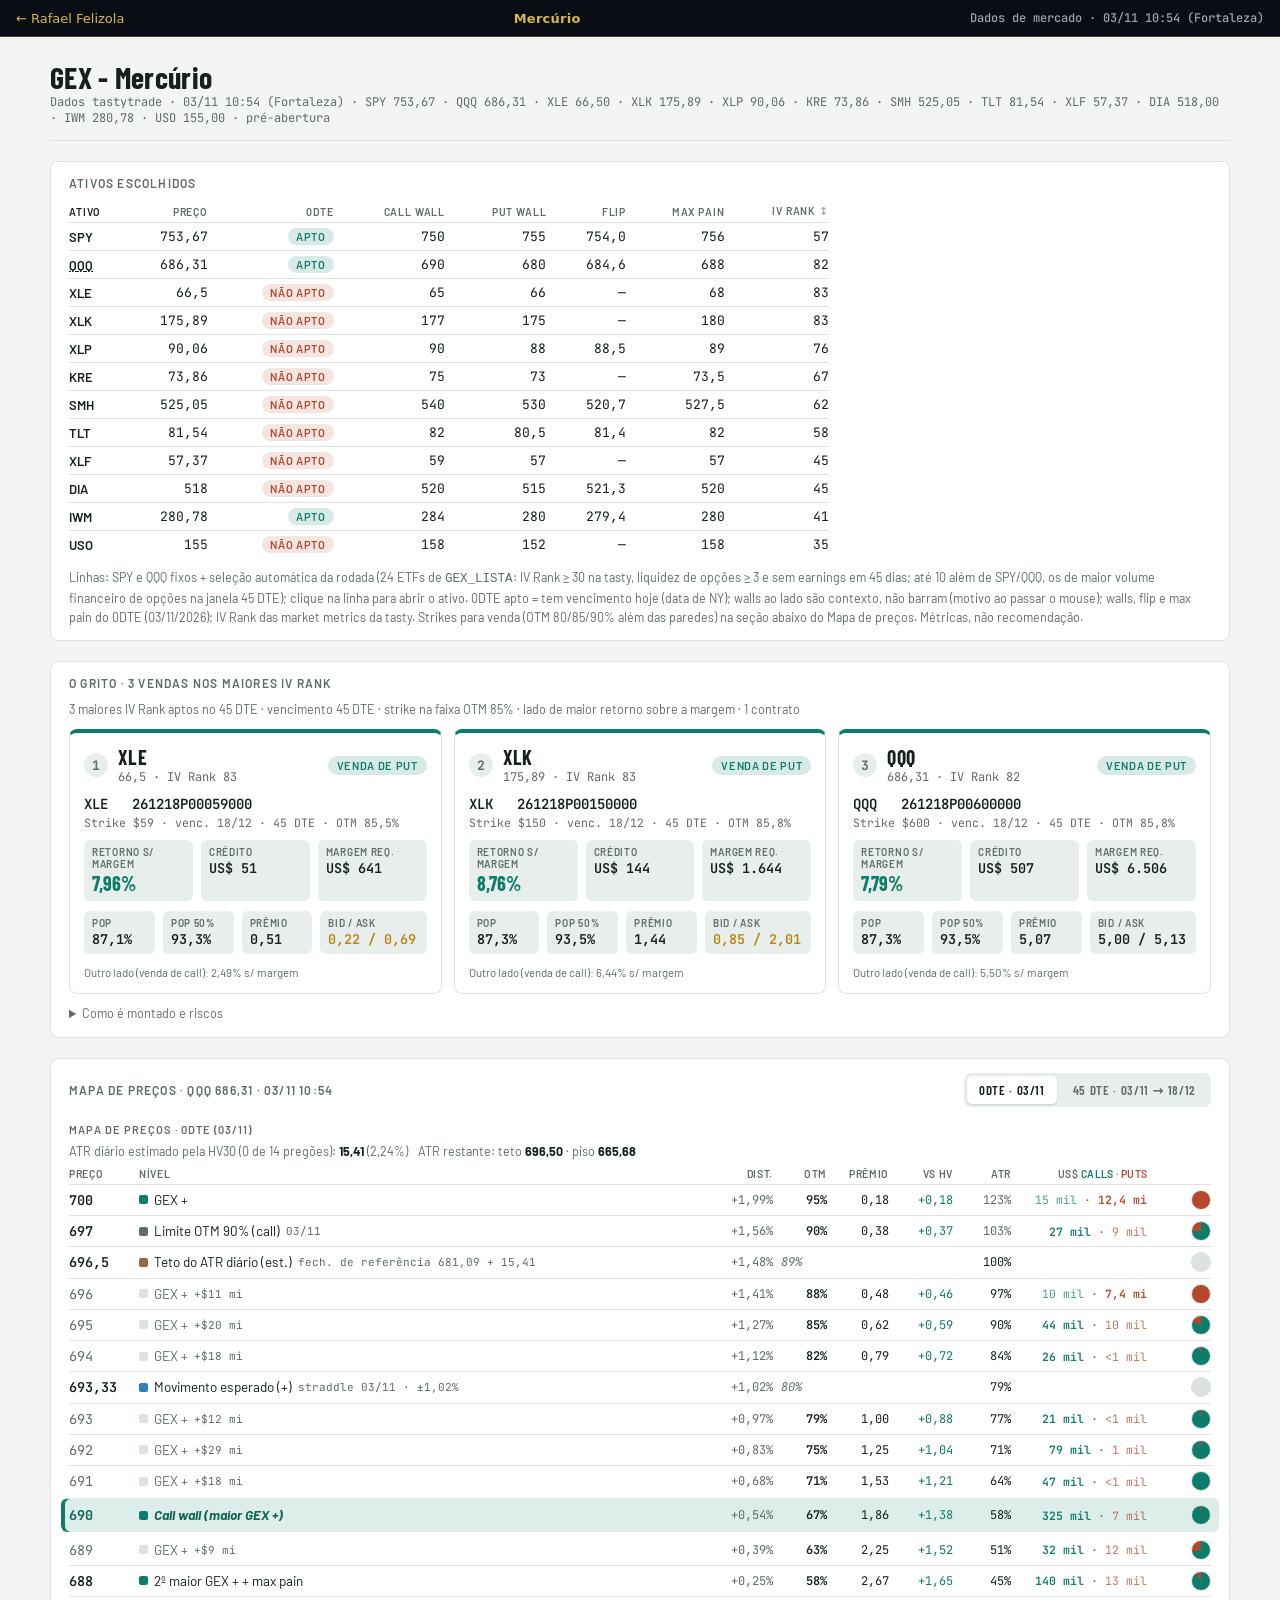
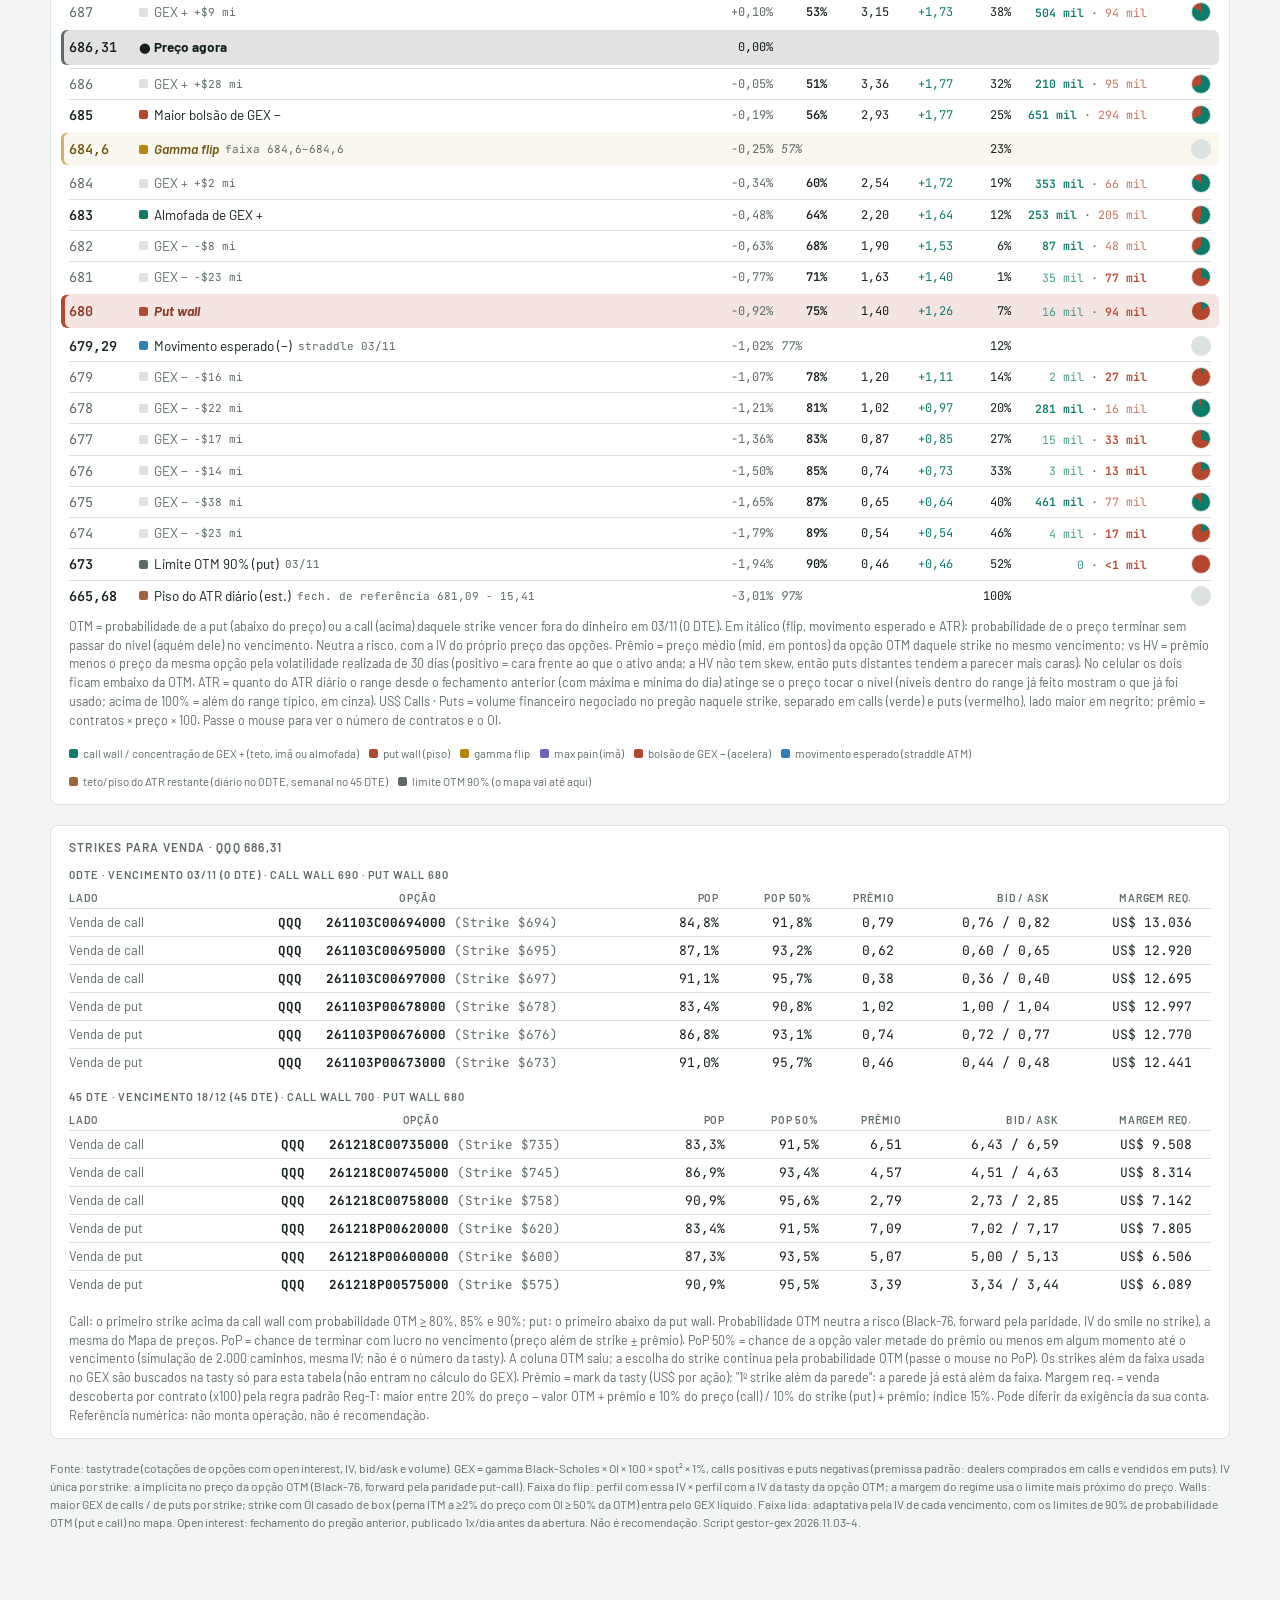
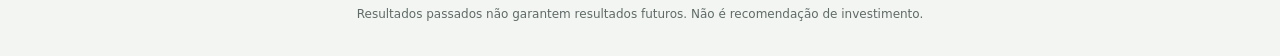
==== gex/index.html @ 37421ac7 "GEX: rodada 2026-11-03 10:54 · versão 2026.11.03-4 · 2026-11-03T13:54:16Z (publicar_gex.ps1)" ====
<!doctype html><html><head><meta charset=utf8><meta name=viewport content="width=device-width,initial-scale=1,viewport-fit=cover"><style>:root{color-scheme:light;box-sizing:border-box;padding-top:env(safe-area-inset-top,0px);padding-bottom:env(safe-area-inset-bottom,0px)}html{scroll-padding-top:env(safe-area-inset-top,0px)}body{margin:0;padding:0;font:14px -apple-system,BlinkMacSystemFont,sans-serif;background:#faf9f5;color:#141413}img{max-width:100%}[hidden]:not([hidden=until-found i]){display:none!important}

/* harmonia 2026-10-09 */
:root{--gap-b:16px;--pad-b:14px 18px;--ctl-h:36px}
.read{gap:var(--gap-b)}
.regime,.vol{padding:var(--pad-b)}
.vol{gap:12px}
.read h2,.vol h2{font:600 12px/1.3 var(--sans);letter-spacing:.1em;text-transform:uppercase;color:var(--muted);margin:0}
.sub{font:600 12px/1.3 var(--sans);letter-spacing:.1em;text-transform:uppercase;color:var(--muted);margin:0 0 8px}
.scenwrap,.mapwrap{margin:0}
.dt.ivt{width:auto;min-width:min(100%,460px)}
.dt.ivt th,.dt.ivt td{text-align:right;padding-left:14px}
.dt.ivt th:first-child,.dt.ivt td:first-child{text-align:left;padding-left:0;font-weight:600;color:var(--ink)}
header{align-items:center}
.tabs{align-items:center;align-self:center}
.tabs button{box-sizing:border-box;height:var(--ctl-h);padding-top:0;padding-bottom:0;display:inline-flex;align-items:center}

/* site: barra e aviso (site_pagina.py) */
.site-bar{display:flex;justify-content:space-between;align-items:center;gap:12px;flex-wrap:wrap;padding:10px 16px;background:#0a0e14;color:#e8ecf1;font:500 13px "DM Sans",system-ui,sans-serif;border-bottom:1px solid rgba(201,162,39,.35)}
.site-bar a{color:#d4b84a;text-decoration:none}.site-bar a:hover{color:#e8c547}
.site-bar b{color:#d4b84a;font-weight:600;letter-spacing:.02em}
.site-bar .mstamp{color:#9aa4b2;font-family:"JetBrains Mono",ui-monospace,monospace;font-size:12px}
.site-disc{margin:28px auto 36px;padding:0 16px;max-width:760px;text-align:center;font:400 12px "DM Sans",system-ui,sans-serif;color:var(--muted)}
</style></head><body>
<div class="site-bar"><a href="../">← Rafael Felizola</a><b>Mercúrio</b><span class="mstamp" id="mc-stamp"></span></div>
<title>Mercúrio · GEX</title>
<link rel="preconnect" href="https://fonts.googleapis.com">
<link rel="stylesheet" href="https://fonts.googleapis.com/css2?family=Barlow:wght@400;500;600;700&family=Barlow+Condensed:wght@600;700&family=JetBrains+Mono:wght@400;600&display=swap">
<style>
:root{
  --bg:#F3F5F3; --panel:#FFFFFF; --ink:#15201C; --muted:#5E6B66; --line:#DCE2DF;
  --pos:#0E7C6B; --neg:#B5472D; --flip:#B8860B; --spot:#15201C; --chip:#E8EEEB;
  --sans:"Barlow",system-ui,-apple-system,"Segoe UI",sans-serif;
  --cond:"Barlow Condensed","Arial Narrow",system-ui,sans-serif;
  --mono:"JetBrains Mono",ui-monospace,Menlo,Consolas,monospace;
}
@media (prefers-color-scheme:dark){
  :root:not([data-theme="light"]){color-scheme:dark;
    --bg:#0E1412; --panel:#151D1A; --ink:#E4ECE8; --muted:#90A09A; --line:#26312D;
    --pos:#35B59E; --neg:#E0765A; --flip:#E0B040; --spot:#E4ECE8; --chip:#1D2824;}
}
:root[data-theme="dark"]{color-scheme:dark;
  --bg:#0E1412; --panel:#151D1A; --ink:#E4ECE8; --muted:#90A09A; --line:#26312D;
  --pos:#35B59E; --neg:#E0765A; --flip:#E0B040; --spot:#E4ECE8; --chip:#1D2824;}
body{background:var(--bg);color:var(--ink);font:15px/1.5 var(--sans)}
.wrap{max-width:1180px;margin:0 auto;padding:24px 16px 48px;display:flex;flex-direction:column;gap:20px}
header{display:flex;flex-wrap:wrap;justify-content:space-between;align-items:flex-end;gap:12px;border-bottom:1px solid var(--line);padding-bottom:14px}
h1{font:700 30px/1.1 var(--cond);letter-spacing:.01em;margin:0;text-wrap:balance}
.stamp{font:12px var(--mono);color:var(--muted)}
.tabs{display:flex;flex-wrap:wrap;gap:6px}   /* 2026.10.25-1: abas quebram linha no celular */
.tabs button{font:600 14px var(--cond);letter-spacing:.06em;padding:8px 18px;border:1px solid var(--line);background:var(--panel);color:var(--ink);border-radius:6px;cursor:pointer}
.tabs button[aria-selected="true"]{background:var(--ink);color:var(--bg);border-color:var(--ink)}
.tabs button.sob{border-style:dashed;color:var(--muted)}
.tabs button:focus-visible{outline:2px solid var(--pos);outline-offset:2px}
.read{background:var(--panel);border:1px solid var(--line);border-radius:8px;padding:14px 18px}
.read h2{font:600 12px var(--sans);letter-spacing:.1em;text-transform:uppercase;color:var(--muted);margin:0 0 6px}
.read{display:flex;flex-direction:column;gap:16px}
.read h2{margin:0}
.regime{display:grid;grid-template-columns:auto 1fr;gap:6px 18px;align-items:center;padding:14px 16px;border-radius:8px;background:color-mix(in srgb,var(--c) 12%,var(--panel));border:1px solid color-mix(in srgb,var(--c) 45%,transparent)}
.regime.pos{--c:var(--pos)} .regime.neg{--c:var(--neg)} .regime.warn{--c:var(--flip)}
.regime .rl{font:600 11px var(--sans);letter-spacing:.1em;text-transform:uppercase;color:var(--muted);grid-column:1/-1}
.regime .rv{font:700 28px/1.05 var(--cond);color:var(--c);letter-spacing:.02em}
.regime .rt{font-size:13.5px;display:grid;gap:2px}
@media (max-width:600px){.regime{grid-template-columns:1fr}}
.rhead{display:flex;flex-wrap:wrap;justify-content:space-between;align-items:center;gap:10px}
.subtabs{display:flex;gap:4px;background:var(--chip);padding:3px;border-radius:7px}
.subtabs button{font:600 13px var(--cond);letter-spacing:.05em;padding:6px 12px;border:0;border-radius:5px;background:transparent;color:var(--muted);cursor:pointer}
.subtabs button[aria-selected="true"]{background:var(--panel);color:var(--ink);box-shadow:0 1px 2px rgba(0,0,0,.12)}
.subtabs button:focus-visible{outline:2px solid var(--pos);outline-offset:1px}
.tiles{display:grid;grid-template-columns:repeat(auto-fit,minmax(min(100%,230px),1fr));gap:10px}
.tile{border-radius:8px;padding:12px 14px;background:var(--chip);border-left:4px solid var(--c);display:flex;flex-direction:column;gap:2px}
.tile.pos{--c:var(--pos)} .tile.neg{--c:var(--neg)} .tile.warn{--c:var(--flip)} .tile.neu{--c:var(--muted)}
.vol{background:var(--panel);border:1px solid var(--line);border-radius:8px;padding:14px 18px;display:flex;flex-direction:column;gap:14px}
.vol h2{font:600 12px var(--sans);letter-spacing:.1em;text-transform:uppercase;color:var(--muted);margin:0}
.vol .note{font-size:12.5px;color:var(--muted);margin:0}
.vol .ts svg{width:100%;height:auto;display:block}
.tile .h{font:600 11px var(--sans);letter-spacing:.09em;text-transform:uppercase;color:var(--muted)}
.tile .v{font:700 22px/1.15 var(--cond);color:var(--c)}
.tile .s{font:600 13px var(--sans)}
.tile .d{font-size:13px;color:var(--muted)}
.two{display:grid;grid-template-columns:repeat(auto-fit,minmax(min(100%,340px),1fr));gap:16px;align-items:start}
@media (min-width:900px){.two{grid-template-columns:minmax(0,1.9fr) minmax(0,1fr)}}
.sub{font:600 11px var(--sans);letter-spacing:.09em;text-transform:uppercase;color:var(--muted);margin:0 0 6px}
.ladder{display:flex;flex-direction:column}
.lrow{display:grid;grid-template-columns:62px 1fr 64px 46px 54px 56px 50px 128px 56px;align-items:center;gap:8px;padding:5px 0;border-top:1px solid var(--line);font-size:13.5px}
.lrow .p{font:600 13.5px var(--mono);font-variant-numeric:tabular-nums}
.lrow .n{display:flex;align-items:center;gap:6px;min-width:0}
.lrow .n i{width:9px;height:9px;border-radius:2px;flex:none;background:var(--k)}
.lrow .n em{font-style:normal;font:11px var(--mono);color:var(--muted)}
.lrow .pc{font:12px var(--mono);text-align:right;color:var(--muted);font-variant-numeric:tabular-nums}
.lrow .bar{height:6px;border-radius:3px;background:var(--line);position:relative;overflow:hidden}
.score{border:1px solid var(--line);border-radius:8px;padding:14px 16px;background:var(--panel);margin:12px 0}
.score h3{margin:0 0 10px;font:700 18px var(--cond);letter-spacing:.02em}
.sgeral{display:flex;align-items:baseline;gap:12px;margin-bottom:10px}.sgeral b{font:700 34px/1 var(--cond)}.sgeral span{color:var(--muted);font-size:13px}
.sgeral.pos b{color:var(--pos)}.sgeral.mid b{color:var(--flip)}.sgeral.neg b{color:var(--neg)}.sgeral.none b{color:var(--muted)}
.srow{display:grid;grid-template-columns:minmax(150px,1.3fr) minmax(90px,1.6fr) 44px minmax(90px,.9fr);gap:10px;align-items:center;padding:5px 0;border-top:1px solid var(--line);font-size:13px}
.srow .sb{height:8px;border-radius:4px;background:var(--line);overflow:hidden}.srow .sb b{display:block;height:100%;background:var(--muted)}
.srow.pos .sb b{background:var(--pos)}.srow.mid .sb b{background:var(--flip)}.srow.neg .sb b{background:var(--neg)}
.srow .sp{font:700 14px var(--mono);text-align:right}.srow.pos .sp{color:var(--pos)}.srow.mid .sp{color:var(--flip)}.srow.neg .sp{color:var(--neg)}
.srow .sk{color:var(--muted);font-size:12px}
@media (max-width:560px){.srow{grid-template-columns:1fr 44px;row-gap:3px}.srow .sn{grid-column:1/3}.srow .sb{grid-column:1}.srow .sk{grid-column:1/3}}
.lrow .pie{width:18px;height:18px;border-radius:50%;justify-self:end;background:var(--line);border:1px solid var(--line)}
.lrow .pie.on{background:conic-gradient(var(--pos) 0 calc(var(--a)*1%),var(--neg) 0)}
@media (max-width:460px){.lrow .pie{display:none}}
.lrow .bar b{position:absolute;top:0;bottom:0;background:var(--k);opacity:.75}
/* destaque das barreiras: call wall (verde), put wall (terracota) e gamma flip (âmbar) */
.lrow.hl{--hc:var(--muted);background:color-mix(in srgb,var(--hc) 14%,var(--panel));border-radius:6px;padding:6px 8px;margin:2px -8px;border-top-color:transparent;box-shadow:inset 4px 0 0 var(--hc)}
.lrow.hl+.lrow{border-top-color:transparent}
.lrow.hl .p,.lrow.hl .n{color:color-mix(in srgb,var(--hc) 75%,var(--ink));font-weight:700}
.lrow.hl .n{font-style:italic}
.lrow.hl-c{--hc:var(--pos)} .lrow.hl-p{--hc:var(--neg)}
.lrow.hl-f{--hc:var(--flip);background:color-mix(in srgb,var(--hc) 7%,var(--panel));box-shadow:inset 3px 0 0 color-mix(in srgb,var(--hc) 60%,transparent)}
.lrow.hl-f .p,.lrow.hl-f .n{font-weight:600;color:color-mix(in srgb,var(--hc) 55%,var(--ink))}
.lrow.spot{background:color-mix(in srgb,var(--ink) 13%,var(--panel));color:var(--ink);border-radius:6px;padding:7px 8px;margin:3px -8px;border:0;box-shadow:inset 3px 0 0 var(--muted)}
.lrow.spot .pc,.lrow.spot .n em{color:var(--ink)}
.k-res{--k:var(--pos)} .k-sup{--k:var(--neg)} .k-flip{--k:var(--flip)} .k-mag{--k:#6A63B8} .k-vanna{--k:#2F7FB8} .k-risk{--k:var(--neg)} .k-em{--k:#2F7FB8} .k-atr{--k:#A0643C} .k-otm{--k:var(--muted)} .k-grid{--k:var(--line)} .lrow.k-grid .n{color:var(--muted)} .lrow.k-grid .p{font-weight:400;color:var(--muted)}
.scen{display:flex;flex-direction:column;gap:10px}
.scen2{display:grid;grid-template-columns:repeat(auto-fit,minmax(min(100%,300px),1fr));gap:10px}
.sc{border:1px solid var(--line);border-radius:8px;padding:10px 12px;display:grid;gap:3px}
.sc .if{font:700 15px var(--cond);letter-spacing:.02em;color:var(--c)}
.sc.pos{--c:var(--pos)} .sc.neg{--c:var(--neg)}
.sc .th{font-size:13.5px}
.keyl{display:flex;flex-wrap:wrap;gap:10px;font-size:11.5px;color:var(--muted)}
.keyl span{display:inline-flex;align-items:center;gap:5px}
.keyl i{width:9px;height:9px;border-radius:2px;background:var(--k)}
@media (max-width:460px){.lrow{grid-template-columns:46px minmax(0,1fr) 32px 36px 56px;gap:6px;font-size:12.5px}.lrow .p{font-size:12px}.lrow .bar,.lrow .pc,.lrow .prm,.lrow .sbh{display:none}.lrow .prm-m{display:block;font:400 10.5px var(--mono);color:var(--muted)}.lrow .n{flex-wrap:wrap;row-gap:0}.lrow .n em{flex-basis:100%;padding-left:15px}.lrow .pop,.lrow .atu{font-size:11px}}
.lrow .pop{font:600 12px var(--mono);text-align:right;font-variant-numeric:tabular-nums}
.lrow .vf{font:11.5px var(--mono);text-align:right;color:var(--ink);font-variant-numeric:tabular-nums;white-space:nowrap}
.lrow.spot .vf{color:var(--ink)}
.lrow .vf .vcv,.lhead .hc{color:var(--pos)} .lrow .vf .vpv,.lhead .hp{color:var(--neg)} .lrow .vf .vsep{color:var(--muted)}
.lrow .vf .dom{font-weight:600} .lrow .vf .vcv:not(.dom),.lrow .vf .vpv:not(.dom){opacity:.75}
.lhead .hc,.lhead .hp{letter-spacing:.02em}
@media (max-width:460px){.lrow .vf{white-space:normal;line-height:1.2}.lrow .vf .vsep{display:none}.lrow .vf .vcv,.lrow .vf .vpv{display:block}.lhead .h-vf{font-size:9.5px}}
.lrow .vf .fx{color:var(--flip);font-style:normal;margin-right:4px;cursor:help}
.qa{font-size:12.5px;color:var(--muted);margin:8px 0 0;line-height:1.5}
.qa b{color:var(--ink);font-weight:600}
.atrl{font-size:12.5px;color:var(--muted);margin:0 0 6px;line-height:1.5;display:flex;flex-wrap:wrap;align-items:center;gap:4px 10px}
.atrl b{color:var(--ink)} .atrl .hot{color:var(--neg)}
.atrl .ab{display:inline-block;width:90px;height:6px;background:var(--chip);border-radius:3px;overflow:hidden;vertical-align:middle}
.atrl .ab i{display:block;height:100%;background:#A0643C}
.atrl .ab.hot i{background:var(--neg)}
.sg{font-size:12.5px;color:var(--muted);margin:-4px 0 0;line-height:1.5;padding-left:10px;border-left:3px solid var(--line)}
.sg b{color:var(--ink)} .sg.pos{border-left-color:var(--pos)} .sg.warn{border-left-color:var(--flip)} .sg.neg{border-left-color:var(--neg)}
.sg .sgl{font-weight:700;letter-spacing:.04em}
.sg.pos .sgl{color:var(--pos)} .sg.warn .sgl{color:var(--flip)} .sg.neg .sgl{color:var(--neg)}
.qa .ok{color:var(--pos);font-weight:600;cursor:help}
.qa .warn{color:var(--neg);font-weight:600}
.lrow .ve{font:11.5px var(--mono);color:var(--muted);white-space:nowrap;font-variant-numeric:tabular-nums}
.lrow .ve b{font-weight:600;color:var(--ink)}
.lrow .ve .dte{color:var(--ink)}
.lrow.spot .ve,.lrow.spot .ve b{color:var(--ink)}
.w45 .lrow,.w45 .lhead{grid-template-columns:56px minmax(0,1fr) 138px 54px 40px 50px 54px 44px 120px 26px}
.w45 .lrow .n{display:grid;grid-template-columns:9px minmax(0,1fr);column-gap:6px;align-items:center}.w45 .lrow .n em{grid-column:2}
@media (max-width:460px){.w45 .lrow,.w45 .lhead{grid-template-columns:42px minmax(0,1fr) 46px 30px 34px 56px}.w45 .lrow .vf{font-size:10.5px}.w45 .lrow .vf .fx{margin-right:2px}.w45 .lrow .ve{white-space:normal;line-height:1.15}.w45 .vp{display:block;font-size:10.5px}.w45 .vd{display:none}.w45 .vs{display:none}.w45 .pcv,.w45 .dte{display:block}.w45 .lrow .n em{display:none}}
.lrow .pop.lv{font-weight:400;font-style:italic;color:var(--muted)}
.lrow.spot .pop{color:var(--ink)}
.lhead{display:grid;grid-template-columns:62px 1fr 64px 46px 54px 56px 50px 128px 56px;gap:8px;font:600 10.5px var(--sans);letter-spacing:.06em;text-transform:uppercase;color:var(--muted);padding:0 0 4px}
.lhead .h-pc,.lhead .h-pop,.lhead .h-prm,.lhead .h-sbh,.lhead .h-atu,.lhead .h-vf{text-align:right}.lhead .h-ve{text-align:left}
.lrow .prm{font:12px var(--mono);text-align:right;font-variant-numeric:tabular-nums;cursor:help}.lrow .prm-m{display:none}.lrow.spot .prm{color:var(--ink)}
.lrow .sbh{font:12px var(--mono);text-align:right;font-variant-numeric:tabular-nums;cursor:help}.lrow .sbh.up,.lrow .prm-m .up{color:var(--pos)}.lrow .sbh.dn,.lrow .prm-m .dn{color:var(--neg)}
@media (max-width:460px){.lrow .pop .prm-m{display:block;font:400 10.5px var(--mono);color:var(--muted)}}
.w45 .lrow.spot .n{display:flex}
.lrow .atu{font:12px var(--mono);text-align:right;font-variant-numeric:tabular-nums;cursor:help}.lrow .atu.hi{color:var(--muted)}.lrow.spot .atu{color:var(--ink)}
@media (max-width:460px){.lhead{grid-template-columns:46px minmax(0,1fr) 32px 36px 56px;gap:6px}.lhead .h-pc,.lhead .h-bar,.lhead .h-prm,.lhead .h-sbh{display:none}}
.grid{display:grid;grid-template-columns:repeat(auto-fit,minmax(min(100%,520px),1fr));gap:20px}
.card{background:var(--panel);border:1px solid var(--line);border-radius:8px;padding:16px;display:flex;flex-direction:column;gap:12px;min-width:0}
.card-h{display:flex;justify-content:space-between;align-items:baseline;flex-wrap:wrap;gap:8px}
.card-h h3{font:700 20px var(--cond);margin:0;letter-spacing:.02em}
.card-h .exp{font:12px var(--mono);color:var(--muted)}
.pill{font:600 11px var(--sans);letter-spacing:.08em;text-transform:uppercase;padding:3px 9px;border-radius:99px}
.pill.pos{background:color-mix(in srgb,var(--pos) 16%,transparent);color:var(--pos)}
.pill.neg{background:color-mix(in srgb,var(--neg) 16%,transparent);color:var(--neg)}
.lv{display:grid;grid-template-columns:repeat(4,1fr);gap:8px}
@media (max-width:520px){.lv{grid-template-columns:repeat(2,1fr)}}
.lv div{background:var(--chip);border-radius:6px;padding:8px 10px}
.lv span{display:block;font:600 10.5px var(--sans);letter-spacing:.09em;text-transform:uppercase;color:var(--muted)}
.lv b{font:600 17px var(--mono);font-variant-numeric:tabular-nums}
.lv small{font:11px var(--mono);color:var(--muted);margin-left:4px}
.chart{overflow-x:auto}
.chart svg{display:block;width:100%;min-width:480px;height:auto}
.legend{display:flex;flex-wrap:wrap;gap:14px;font:12px var(--sans);color:var(--muted)}
.legend i{display:inline-block;width:14px;height:3px;vertical-align:middle;margin-right:5px}
table.vn{width:100%;border-collapse:collapse;font:13px var(--mono);font-variant-numeric:tabular-nums}
table.vn td{padding:4px 0;border-top:1px solid var(--line)}
table.vn td:first-child{font-family:var(--sans);color:var(--muted)}
table.vn td:last-child{text-align:right}
.note{font-size:12.5px;color:var(--muted);margin:0}
.dt{width:100%;border-collapse:collapse;font:13px var(--mono);font-variant-numeric:tabular-nums}
.dt caption{text-align:left;font:700 15px var(--cond);letter-spacing:.02em;padding-bottom:4px}
.dt th{font:600 10.5px var(--sans);letter-spacing:.08em;text-transform:uppercase;color:var(--muted);text-align:right;padding:4px 0}
.dt th:first-child,.dt td:first-child{text-align:left;font-family:var(--sans);color:var(--muted)}
.dt td{padding:5px 0;border-top:1px solid var(--line);text-align:right}
.dt .up{color:var(--pos)} .dt .dn{color:var(--neg)} .dt .eq{color:var(--muted)}
.htab{overflow-x:auto}
.ivgrid{display:grid;grid-template-columns:1fr 1fr;gap:14px;align-items:start}
.ivgrid .htab table{min-width:0;width:100%}
@media (max-width:699px){.ivgrid{grid-template-columns:1fr}}
.htab table{min-width:560px}
.kpis{display:grid;grid-template-columns:repeat(auto-fit,minmax(min(100%,200px),1fr));gap:10px}
.kpi{background:var(--chip);border-radius:8px;padding:10px 12px;display:flex;flex-direction:column;gap:2px}
.kpi .h{font:600 10.5px var(--sans);letter-spacing:.09em;text-transform:uppercase;color:var(--muted)}
.kpi .v{font:700 26px/1.1 var(--cond);font-variant-numeric:tabular-nums}
.kpi .d{font-size:12.5px;color:var(--muted)}
.ok{color:var(--pos)} .ko{color:var(--neg)}
.agr{border:1px solid var(--line);border-radius:8px;padding:12px 14px;display:flex;flex-direction:column;gap:8px}
.agr h3{font:600 11px var(--sans);letter-spacing:.09em;text-transform:uppercase;color:var(--muted);margin:0}
.agr .vd{font:700 20px/1.2 var(--cond)}
.agr .vd.pos{color:var(--pos)} .agr .vd.neg{color:var(--neg)} .agr .vd.wait{color:var(--muted)}
.agr .dt td.best{font-weight:700}
.agr .dt .nd{padding-left:12px}
.agr .dt .rg{font-family:var(--sans);font-size:12px;color:var(--muted);text-align:left;padding-left:14px}
@media (max-width:460px){.agr .dt .rg{display:none}.agr .htab table{min-width:0}}
.agr .prog{height:6px;background:var(--chip);border-radius:3px;overflow:hidden;max-width:320px}
.agr .prog b{display:block;height:100%;background:var(--flip)}
footer{font-size:12px;color:var(--muted)}
.esc{background:var(--panel);border:1px solid var(--line);border-radius:8px;padding:14px 18px;display:flex;flex-direction:column;gap:10px}
.esc .dt.ivt{min-width:min(100%,760px)}
.esc h2{font:600 12px var(--sans);letter-spacing:.1em;text-transform:uppercase;color:var(--muted);margin:0}
.esc tbody tr{cursor:pointer}.esc tbody tr:hover td{background:var(--chip)}.esc tbody tr.cur td:first-child{text-decoration:underline}
.trd .htab table{min-width:0}
.trd td,.trd th{vertical-align:top;padding-left:10px}.trd td:first-child,.trd th:first-child{padding-left:0}
.trd td small{display:block;font:11px var(--mono);color:var(--muted)}
.esc .ap{display:inline-block;font:600 11px var(--sans);letter-spacing:.06em;text-transform:uppercase;padding:2px 8px;border-radius:99px;white-space:nowrap}
.esc .ap.sim{background:color-mix(in srgb,var(--pos) 16%,transparent);color:var(--pos)}.esc .ap.nao{background:color-mix(in srgb,var(--neg) 14%,transparent);color:var(--neg)}
.trd td.mt,.trd th.mt{text-align:left;font:12.5px var(--sans);color:var(--muted)}.trd td.mt b{color:var(--ink);font-weight:600}.trd td.mt .av{color:var(--flip)}
.esc td.rg{text-align:left;padding-left:14px;font-weight:600}.esc td.rg.pos{color:var(--pos)}.esc td.rg.neg{color:var(--neg)}.esc td.rg.warn{color:var(--flip)}
.atualizar{font:600 14px var(--cond);letter-spacing:.06em;height:var(--ctl-h);padding:0 18px;border:1px solid var(--ink);background:var(--ink);color:var(--bg);border-radius:6px;cursor:pointer;text-decoration:none;display:inline-flex;align-items:center;gap:8px}   /* 2026.10.27-2: botão Atualizar (só no PC) */
.atualizar:focus-visible{outline:2px solid var(--pos);outline-offset:2px}
.atu-box{display:flex;flex-direction:column;align-items:flex-end;gap:4px}
.atu-msg{font:12px var(--mono);color:var(--muted)}
.gcrit{margin:0;font-size:12.5px;color:var(--muted)}   /* 2026.11.03-2 O Grito em cartões */
.gcards{display:grid;grid-template-columns:repeat(auto-fit,minmax(min(100%,300px),1fr));gap:12px}
.gc{--c:var(--muted);border:1px solid var(--line);border-top:4px solid var(--c);border-radius:8px;padding:12px 14px;display:flex;flex-direction:column;gap:10px;background:var(--panel);cursor:pointer}
.gc.pos{--c:var(--pos)}.gc.neg{--c:var(--neg)}.gc:hover{background:var(--chip)}.gc:focus-visible{outline:2px solid var(--pos);outline-offset:2px}
.gc header{display:flex;align-items:center;justify-content:flex-start;flex-wrap:nowrap;gap:10px;border:0;padding:0;margin:0}
.gc .gn{font:700 13px var(--mono);width:24px;height:24px;border-radius:50%;display:grid;place-items:center;background:var(--chip);color:var(--muted);flex:none}
.gc .ga{display:flex;flex-direction:column;line-height:1.2;flex:1;min-width:0}.gc .ga b{font:700 20px var(--cond);letter-spacing:.02em}.gc .ga small{font:12px var(--mono);color:var(--muted)}
.gc .gl{font:600 11px var(--sans);letter-spacing:.06em;text-transform:uppercase;padding:3px 9px;border-radius:99px;background:color-mix(in srgb,var(--c) 16%,transparent);color:var(--c);white-space:nowrap}
.gc .go{display:flex;flex-direction:column;gap:2px}.gc .go b{font:600 14px var(--mono);white-space:pre}.gc .go small{font:11.5px var(--mono);color:var(--muted)}
.gc .gr,.gc .gm{display:grid;grid-template-columns:repeat(3,minmax(0,1fr));gap:8px}.gc .gm{grid-template-columns:repeat(3,minmax(0,1fr)) minmax(0,1.5fr)}
.gc .gk{display:flex;flex-direction:column;gap:1px;background:var(--chip);border-radius:6px;padding:6px 8px;min-width:0}
.gc .gk span{font:600 10px var(--sans);letter-spacing:.07em;text-transform:uppercase;color:var(--muted)}.gc .gk b{font:600 13.5px var(--mono);font-variant-numeric:tabular-nums;white-space:nowrap}
.gc .gk.big b{font:700 20px var(--cond);color:var(--c)}.gc .gk.warn b{color:var(--flip)}
.gc .gx{margin:0;font-size:11.5px;color:var(--muted)}
.gdet summary{cursor:pointer;font-size:12.5px;color:var(--muted)}.gdet p{margin:6px 0 0}
@media (max-width:420px){.gc .gm{grid-template-columns:repeat(2,minmax(0,1fr))}}
.dt th.ord{cursor:pointer;user-select:none;white-space:nowrap}.dt th.ord:hover{color:var(--ink)}.dt th.ord:focus-visible{outline:2px solid var(--pos);outline-offset:2px}   /* 2026.11.02-6 */
.dt th.ord .seta{font-size:11px;opacity:.55}.dt th.ord .seta.on{opacity:1;color:var(--ink)}
.dt td.occ{padding-left:12px;white-space:pre;font:600 12.5px var(--mono)}   /* 2026.11.02-1: símbolo OCC (espaços preservados) */
.dt.venda td.occ .stk{font-weight:400;color:var(--muted)}   /* 2026.11.02-2: strike em US$ ao lado do símbolo */
.dt.venda th,.dt.venda td{padding-left:12px}.dt.venda th:first-child,.dt.venda td:first-child{padding-left:0}.dt.venda th:nth-child(2),.dt.venda td.occ{text-align:center}   /* 2026.11.02-7: coluna Opção centralizada */   /* 2026.11.02-1: folga entre a opção e o OTM no celular */
</style>

<div class="wrap">
<header>
  <div>
    <h1>GEX - Mercúrio</h1>
    <div class="stamp" id="stamp"></div>
  </div>
  <!-- 2026.10.27-2 (decisão do Rafael 27/10 15:43, opção A): botão Atualizar → mercurio://atualizar (atualizar.ps1 no PC roda o rodada.ps1 manual e abre o painel novo). Só aparece com o painel aberto do disco (file:); no site e no artefato fica oculto. -->
  <div class="atu-box" id="atu-box" hidden>
    <a class="atualizar" id="atualizar" href="mercurio://atualizar" title="Roda uma rodada nova no PC (cerca de 3 min) e abre o painel atualizado">↻ Atualizar</a>
    <span class="atu-msg" id="atu-msg"></span>
  </div>
</header>
<!-- 2026.10.26-1 (decisão do Rafael 26/10 15:36): sem barra de abas; o ativo é escolhido na tabela "Ativos escolhidos" -->

<section class="esc" id="esc" aria-label="Ativos escolhidos" hidden></section>
<!-- 2026.11.03-1 (decisão do Rafael 02/11 23:16): seção "O Grito" — 3 vendas nos 3 maiores IV Rank aptos (D.meta.mapa.grito, mapa_trader.py) -->
<section class="esc grito" id="grito" aria-label="O Grito" hidden></section>
<!-- 2026.10.26-1 (decisão do Rafael 26/10 15:36): seção "Mapa para o trader" retirada do painel; gex\data\mapa-trader.json continua saindo para o bot -->
<section class="read" id="read"></section>
<section class="read" id="mapa" aria-label="Mapa de preços" hidden></section>
<section class="vol" id="vol" hidden></section>
<div class="grid" id="cards" hidden></div>

<footer>Fonte: tastytrade (cotações de opções com open interest, IV, bid/ask e volume). GEX = gamma Black-Scholes × OI × 100 × spot² × 1%, calls positivas e puts negativas (premissa padrão: dealers comprados em calls e vendidos em puts). IV única por strike: a implícita no preço da opção OTM (Black-76, forward pela paridade put-call). Faixa do flip: perfil com essa IV × perfil com a IV da tasty da opção OTM; a margem do regime usa o limite mais próximo do preço. Walls: maior GEX de calls / de puts por strike; strike com OI casado de box (perna ITM a ≥2% do preço com OI ≥ 50% da OTM) entra pelo GEX líquido. Faixa lida: adaptativa pela IV de cada vencimento, com os limites de 90% de probabilidade OTM (put e call) no mapa. Open interest: fechamento do pregão anterior, publicado 1x/dia antes da abertura. Não é recomendação.<span id="ver"></span></footer>
</div>

<script>
const D={"SPY": {"spot": 753.67, "regime": {"tone": "neg", "label": "GAMMA NEGATIVO", "why": "0DTE (03/11): GEX −$0,09 bi por 1%; preço 0,04% abaixo da faixa do flip (754,0–754,0).", "act": "Movimentos tendem a acelerar (dealers vendem na queda e compram na alta). Recuperar 754,0 devolve o gamma positivo. Piso: put wall 755."}, "lv0": [[762, "res", "GEX +", "", {"otm": 93, "k": "call", "pr": 0.19, "pb": 0.18, "pa": 0.2, "hv": 0.0, "sb": 0.19, "vf": 56884, "vc": 13585, "vp": 43299, "nc": 715, "np": 51, "oi": 10339, "atr": 114}], [761, "res", "3º maior GEX + · limite OTM 90%", "", {"otm": 90, "k": "call", "pr": 0.27, "pb": 0.25, "pa": 0.28, "hv": 0.0, "sb": 0.26, "vf": 32196, "vc": 10229, "vp": 21968, "nc": 386, "np": 29, "oi": 12459, "atr": 102}], [760.79, "atr", "Teto do ATR diário (est.)", "fech. de referência 752,10 + 8,69", {"otm": 90, "k": "nível", "atr": 100}], [760, "res", "2º maior GEX +", "", {"otm": 87, "k": "call", "pr": 0.38, "pb": 0.36, "pa": 0.4, "hv": 0.0, "sb": 0.38, "vf": 158000, "vc": 133266, "vp": 24734, "nc": 3507, "np": 37, "oi": 16675, "atr": 91}], [759, "grid", "GEX +", "+$72 mi", {"otm": 83, "k": "call", "pr": 0.54, "pb": 0.51, "pa": 0.56, "hv": 0.01, "sb": 0.52, "vf": 134149, "vc": 51734, "vp": 82414, "nc": 967, "np": 141, "oi": 12329, "atr": 79}], [758.4, "em", "Movimento esperado (+)", "straddle 03/11 · ±0,63%", {"otm": 80, "k": "nível", "atr": 72}], [758, "grid", "GEX +", "+$32 mi", {"otm": 78, "k": "call", "pr": 0.73, "pb": 0.71, "pa": 0.76, "hv": 0.04, "sb": 0.69, "vf": 201130, "vc": 124950, "vp": 76180, "nc": 1700, "np": 151, "oi": 8718, "atr": 68}], [757, "grid", "GEX +", "+$88 mi", {"otm": 72, "k": "call", "pr": 1.0, "pb": 0.96, "pa": 1.05, "hv": 0.1, "sb": 0.9, "vf": 178900, "vc": 163815, "vp": 15085, "nc": 1630, "np": 35, "oi": 8598, "atr": 56}], [756, "mag", "Max pain", "", {"otm": 66, "k": "call", "pr": 1.33, "pb": 1.28, "pa": 1.38, "hv": 0.23, "sb": 1.1, "vf": 103116, "vc": 91770, "vp": 11346, "nc": 690, "np": 31, "oi": 9748, "atr": 45}], [755, "sup", "Put wall", "", {"otm": 59, "k": "call", "pr": 1.75, "pb": 1.73, "pa": 1.78, "hv": 0.46, "sb": 1.29, "vf": 454272, "vc": 402948, "vp": 51324, "nc": 2296, "np": 168, "oi": 10495, "atr": 33}], [754, "grid", "GEX −", "−$41 mi", {"otm": 52, "k": "call", "pr": 2.19, "pb": 2.15, "pa": 2.23, "hv": 0.83, "sb": 1.36, "vf": 752332, "vc": 509832, "vp": 242500, "nc": 2328, "np": 970, "oi": 7688, "atr": 22}], [753.96, "flip", "Gamma flip", "faixa 754,0–754,0", {"otm": 52, "k": "nível", "atr": 21}], [753, "grid", "GEX −", "−$2 mi", {"otm": 54, "k": "put", "pr": 2.04, "pb": 2.0, "pa": 2.09, "hv": 0.67, "sb": 1.37, "vf": 891000, "vc": 574844, "vp": 316157, "nc": 2079, "np": 1546, "oi": 7762, "atr": 10}], [752, "grid", "GEX −", "−$18 mi", {"otm": 61, "k": "put", "pr": 1.65, "pb": 1.59, "pa": 1.7, "hv": 0.36, "sb": 1.29, "vf": 589276, "vc": 419348, "vp": 169928, "nc": 1265, "np": 1033, "oi": 6185, "atr": 1}], [751, "grid", "GEX −", "−$96 mi", {"otm": 67, "k": "put", "pr": 1.33, "pb": 1.29, "pa": 1.37, "hv": 0.17, "sb": 1.16, "vf": 316467, "vc": 122553, "vp": 193914, "nc": 306, "np": 1458, "oi": 5244, "atr": 13}], [750, "res", "Call wall (maior GEX +)", "", {"otm": 72, "k": "put", "pr": 1.04, "pb": 1.02, "pa": 1.06, "hv": 0.07, "sb": 0.97, "vf": 207100, "vc": 27492, "vp": 179608, "nc": 58, "np": 1727, "oi": 16750, "atr": 24}], [749, "grid", "GEX −", "−$79 mi", {"otm": 77, "k": "put", "pr": 0.82, "pb": 0.77, "pa": 0.87, "hv": 0.03, "sb": 0.79, "vf": 73596, "vc": 29808, "vp": 43788, "nc": 54, "np": 534, "oi": 3427, "atr": 36}], [748.94, "em", "Movimento esperado (−)", "straddle 03/11", {"otm": 77, "k": "nível", "atr": 36}], [748, "grid", "GEX −", "−$108 mi", {"otm": 81, "k": "put", "pr": 0.66, "pb": 0.63, "pa": 0.68, "hv": 0.01, "sb": 0.65, "vf": 57144, "vc": 20922, "vp": 36222, "nc": 33, "np": 553, "oi": 5390, "atr": 47}], [747, "grid", "GEX −", "−$54 mi", {"otm": 85, "k": "put", "pr": 0.52, "pb": 0.49, "pa": 0.54, "hv": 0.0, "sb": 0.51, "vf": 25750, "vc": 720, "vp": 25029, "nc": 1, "np": 486, "oi": 2982, "atr": 59}], [746, "grid", "GEX −", "−$75 mi", {"otm": 88, "k": "put", "pr": 0.4, "pb": 0.37, "pa": 0.42, "hv": 0.0, "sb": 0.39, "vf": 346562, "vc": 324008, "vp": 22554, "nc": 401, "np": 571, "oi": 4640, "atr": 70}], [745, "risk", "Maior bolsão de GEX − · limite OTM 90%", "", {"otm": 90, "k": "put", "pr": 0.3, "pb": 0.29, "pa": 0.31, "hv": 0.0, "sb": 0.3, "vf": 36062, "vc": 2702, "vp": 33360, "nc": 3, "np": 1112, "oi": 8458, "atr": 82}], [743.41, "atr", "Piso do ATR diário (est.)", "fech. de referência 752,10 − 8,69", {"otm": 93, "k": "nível", "atr": 100}]], "scen": [{"tone": "pos", "if": "Acima de 754,0", "then": "0DTE em gamma positivo: preço tende a oscilar entre 755 e 750; níveis acima: 760, 761, 762."}, {"tone": "neg", "if": "Abaixo de 754,0", "then": "0DTE vira gamma negativo: movimentos aceleram. Níveis abaixo: 745."}], "d0lab": "03/11", "ts0": "03/11 10:54", "otm0": {"exp": "03/11", "dte": 0, "put75": 745, "call75": 761}, "volf0": {"total": 14646331, "vol_oi": 0.16}, "sinal0": {"cls": "neg", "cen": [{"h": "Padrão", "total": -0.09, "flip": 753.96, "reg": "NEGATIVO", "muda": false}, {"h": "25% das puts vendidas por clientes", "total": 1.17, "flip": 748.97, "reg": "FRÁGIL", "muda": true}, {"h": "25% das calls compradas por clientes", "total": -1.31, "flip": 760.04, "reg": "NEGATIVO", "muda": false}], "vira_puts": 2, "vira_calls": null, "nivel": "DEPENDE DA HIPÓTESE", "robusto": false}, "atr0": {"atr": 8.69, "pct": 1.15, "fonte": "estimado", "n": 0, "pc": 752.1, "lo": 743.41, "hi": 760.79, "tr": null, "usado": null, "rest": {"excedido": false, "teto": 760.79, "piso": 743.41, "lo_ref": 752.1, "hi_ref": 752.1}}, "venda0": {"exp": "03/11", "dte": 0, "call_wall": 750, "put_wall": 755, "call": [{"faixa": 80, "strike": 759, "otm": 82.6, "pr": 0.54, "pb": 0.51, "pa": 0.56, "spread_pct": 9.3, "dist_pct": 0.71, "parede": false, "margem": 14594, "opcao": "SPY   261103C00759000", "pop": 84.9, "p50": 91.8}, {"faixa": 85, "strike": 760, "otm": 86.8, "pr": 0.38, "pb": 0.36, "pa": 0.4, "spread_pct": 10.5, "dist_pct": 0.84, "parede": false, "margem": 14478, "opcao": "SPY   261103C00760000", "pop": 88.2, "p50": 93.7}, {"faixa": 90, "strike": 761, "otm": 90.2, "pr": 0.27, "pb": 0.25, "pa": 0.28, "spread_pct": 11.3, "dist_pct": 0.97, "parede": false, "margem": 14367, "opcao": "SPY   261103C00761000", "pop": 91.0, "p50": 95.7}], "put": [{"faixa": 80, "strike": 748, "otm": 81.2, "pr": 0.66, "pb": 0.63, "pa": 0.68, "spread_pct": 7.6, "dist_pct": -0.75, "parede": false, "margem": 14572, "opcao": "SPY   261103P00748000", "pop": 83.8, "p50": 91.0}, {"faixa": 85, "strike": 746, "otm": 87.8, "pr": 0.4, "pb": 0.37, "pa": 0.42, "spread_pct": 12.7, "dist_pct": -1.02, "parede": false, "margem": 14346, "opcao": "SPY   261103P00746000", "pop": 88.9, "p50": 94.2}, {"faixa": 90, "strike": 745, "otm": 90.3, "pr": 0.3, "pb": 0.29, "pa": 0.31, "spread_pct": 6.7, "dist_pct": -1.15, "parede": false, "margem": 14236, "opcao": "SPY   261103P00745000", "pop": 91.1, "p50": 95.7}]}, "vol": {"ivx": 20.69, "ivx5": 3.99, "ivr": 57, "ivp": 65, "hv30": 11.47, "hv60": 10.77, "hv90": 10.63, "vrp": 9.22, "ivhv": 1.8, "p7": {"exp": "10/11", "dte": 7.3, "iv": 21.69}, "p30": {"exp": "04/12", "dte": 31.3, "iv": 20.8}, "p45": {"exp": "18/12", "dte": 45.3, "iv": 21.96}, "slope": -0.9, "forma": "Plana", "sk0": {"exp": "03/11", "put": 28.8, "call": 26.4, "atm": 27.4, "kp": 750, "kc": 758, "skew": 2.4, "dn": 1.4}, "sk30": {"exp": "04/12", "put": 19.8, "call": 14.0, "atm": 16.5, "kp": 730, "kc": 778, "skew": 5.8, "dn": 3.3}, "em": {"impl": 1.74, "real": 0.72, "x": 2.41}, "vix": {"v": 20.77, "prev": 21.15}, "upd": "2026-11-02T20:55:22.553Z"}, "qa": {"oi": "02/11", "avisos": ["942 contratos (31%) com OI zero"], "info": ["pré-abertura: spot 753,67 0,00% abaixo do fechamento implícito nas opções (753,69); IVs ainda de ontem"]}, "fri": "06/11", "regime45": {"tone": "neg", "label": "GAMMA NEGATIVO", "why": "Janela 0–45 DTE (03/11 → 18/12): GEX −$11,39 bi por 1%; preço 1,71% abaixo da faixa do flip (766,6–766,7).", "act": "Movimentos tendem a acelerar (dealers vendem na queda e compram na alta). Recuperar 766,7 devolve o gamma positivo. Piso: put wall 740."}, "lv45": [[802, "otm", "Limite OTM 90% (call)", "18/12 · 45d", {"otm": 90, "k": "call", "pr": 1.75, "pb": 1.65, "pa": 1.84, "hv": 1.05, "sb": 0.7, "vf": 30240, "vc": 30240, "vp": 0, "nc": 1199, "np": 0, "oi": 7224, "atr": 257}], [790, "res", "GEX +", "18/12 · 45d · 41%", {"otm": 82, "k": "call", "pr": 3.62, "pb": 3.52, "pa": 3.72, "hv": 2.27, "sb": 1.35, "vf": 2235276, "vc": 739630, "vp": 1495647, "nc": 18054, "np": 406, "oi": 90102, "atr": 195}], [785, "res", "GEX +", "18/12 · 45d · 66%", {"otm": 78, "k": "call", "pr": 4.81, "pb": 4.69, "pa": 4.93, "hv": 3.05, "sb": 1.76, "vf": 3372226, "vc": 503924, "vp": 2868302, "nc": 7949, "np": 881, "oi": 95727, "atr": 169}], [780, "res", "2º maior GEX +", "18/12 · 45d · 33%", {"otm": 74, "k": "call", "pr": 6.35, "pb": 6.24, "pa": 6.46, "hv": 4.03, "sb": 2.32, "vf": 2536924, "vc": 394539, "vp": 2142386, "nc": 1111, "np": 780, "oi": 155231, "atr": 144}], [775, "res", "GEX +", "18/12 · 45d · 26%", {"otm": 69, "k": "call", "pr": 8.2, "pb": 8.04, "pa": 8.35, "hv": 5.24, "sb": 2.96, "vf": 6694795, "vc": 3305066, "vp": 3389729, "nc": 17270, "np": 1527, "oi": 105690, "atr": 118}], [771.53, "atr", "Teto do ATR semanal (est.)", "fech. de referência 752,10 + 19,43", {"otm": 90, "k": "nível", "atr": 100}], [770, "res", "3º maior GEX + · box (OI casado)", "18/12 · 45d · 31%", {"otm": 64, "k": "call", "pr": 10.31, "pb": 10.18, "pa": 10.45, "hv": 6.72, "sb": 3.6, "vf": 12088538, "vc": 1907765, "vp": 10180772, "nc": 4683, "np": 5513, "oi": 169334, "atr": 92}], [768, "mag", "Max pain", "20/11 · 17d", {"otm": 62, "k": "call", "pr": 11.21, "pb": 10.99, "pa": 11.42, "hv": 7.39, "sb": 3.82, "vf": 6477887, "vc": 1440877, "vp": 5037010, "nc": 2274, "np": 2941, "oi": 36718, "atr": 82}], [766.58, "flip", "Gamma flip", "faixa 766,6–766,7", {"otm": 61, "k": "nível", "atr": 75}], [766.51, "em", "Movimento esperado (+)", "até sexta 06/11 · ±1,70%", {"otm": 81, "k": "nível", "atr": 74}], [760, "res", "Call wall (maior GEX +)", "20/11 · 17d · 48%", {"otm": 54, "k": "call", "pr": 15.43, "pb": 15.22, "pa": 15.63, "hv": 10.55, "sb": 4.88, "vf": 9134420, "vc": 3073264, "vp": 6061156, "nc": 7666, "np": 4282, "oi": 169741, "atr": 41}], [750, "risk", "Maior bolsão de GEX −", "20/11 · 17d · 40%", {"otm": 55, "k": "put", "pr": 15.14, "pb": 15.02, "pa": 15.27, "hv": 9.08, "sb": 6.07, "vf": 11176385, "vc": 2078304, "vp": 9098081, "nc": 1601, "np": 10138, "oi": 269059, "atr": 11}], [745, "risk", "Bolsão de GEX −", "13/11 · 10d · 47%", {"otm": 58, "k": "put", "pr": 13.52, "pb": 13.37, "pa": 13.66, "hv": 7.14, "sb": 6.38, "vf": 2497571, "vc": 1899782, "vp": 597789, "nc": 1188, "np": 1971, "oi": 175668, "atr": 37}], [740.83, "em", "Movimento esperado (−)", "até sexta 06/11", {"otm": 77, "k": "nível", "atr": 58}], [740, "sup", "Put wall", "20/11 · 17d · 39%", {"otm": 62, "k": "put", "pr": 12.11, "pb": 11.99, "pa": 12.22, "hv": 5.51, "sb": 6.6, "vf": 5434443, "vc": 4781762, "vp": 652681, "nc": 2233, "np": 2336, "oi": 308202, "atr": 62}], [735, "risk", "Bolsão de GEX −", "18/12 · 45d · 36%", {"otm": 66, "k": "put", "pr": 10.86, "pb": 10.69, "pa": 11.03, "hv": 4.16, "sb": 6.7, "vf": 10079489, "vc": 1372748, "vp": 8706742, "nc": 572, "np": 14627, "oi": 163523, "atr": 88}], [732.67, "atr", "Piso do ATR semanal (est.)", "fech. de referência 752,10 − 19,43", {"otm": 87, "k": "nível", "atr": 100}], [730, "risk", "Bolsão de GEX −", "13/11 · 10d · 31%", {"otm": 69, "k": "put", "pr": 9.77, "pb": 9.65, "pa": 9.89, "hv": 3.08, "sb": 6.69, "vf": 15558009, "vc": 12172133, "vp": 3385876, "nc": 4056, "np": 5022, "oi": 277408, "atr": 114}], [660, "otm", "Limite OTM 90% (put)", "18/12 · 45d", {"otm": 91, "k": "put", "pr": 2.8, "pb": 2.72, "pa": 2.88, "hv": 0.0, "sb": 2.8, "vf": 2520741, "vc": 1899909, "vp": 620832, "nc": 198, "np": 2502, "oi": 47181, "atr": 474}]], "scen45": [{"tone": "pos", "if": "Acima de 766,7", "then": "Janela em gamma positivo: preço tende a oscilar entre 740 e 760; níveis acima: 760, 770, 775."}, {"tone": "neg", "if": "Abaixo de 766,6", "then": "Janela vira gamma negativo: movimentos aceleram. Níveis abaixo: 750 (20/11), 745 (13/11), 740 (20/11)."}], "tiles45": [{"h": "Janela 03/11 → 18/12", "tone": "neg", "v": "Negativo", "s": "−$11,39 bi por 1%", "d": "17 vencimentos somados. Flip 766,6–766,7."}, {"h": "Peso por vencimento", "tone": "neg", "v": "Distribuído", "s": "20/11 −$5,19 bi · 06/11 −$1,88 bi", "d": "Depois de sexta (06/11) sobra −$7,62 bi (67% do atual)."}, {"h": "Margem até o flip", "tone": "neg", "v": "Abaixo do flip", "s": "1,71–1,73%", "d": "Janela vira gamma negativo abaixo de 766,6."}, {"h": "Movimento esperado · até sexta (06/11)", "tone": "pos", "v": "Passa da call wall", "s": "±12,84 (±1,70%) → 740,8–766,5", "d": "Straddle ATM 754 de 06/11. Walls: put 740 / call 760."}], "semana": [{"exp": "03/11", "sai": "−$0,09 bi", "sai_v": -0.09, "depois": "−$11,30 bi", "depois_v": -11.3, "flip": "770,0–770,1", "reg": "NEGATIVO"}, {"exp": "04/11", "sai": "−$1,70 bi", "sai_v": -1.7, "depois": "−$9,59 bi", "depois_v": -9.59, "flip": "770,8–770,9", "reg": "NEGATIVO"}, {"exp": "05/11", "sai": "−$0,09 bi", "sai_v": -0.09, "depois": "−$9,50 bi", "depois_v": -9.5, "flip": "771,7–771,8", "reg": "NEGATIVO"}, {"exp": "06/11", "sai": "−$1,88 bi", "sai_v": -1.88, "depois": "−$7,62 bi", "depois_v": -7.62, "flip": "772,6–772,7", "reg": "NEGATIVO"}], "w45lab": "03/11 → 18/12", "ts45": "03/11 10:54", "otm45": {"exp": "18/12", "dte": 45, "put75": 660, "call75": 802, "curto": "06/11"}, "volf45": {"total": 350392023, "vol_oi": 0.1}, "sinal45": {"cls": "neg", "cen": [{"h": "Padrão", "total": -11.39, "flip": 766.73, "reg": "NEGATIVO", "muda": false}, {"h": "25% das puts vendidas por clientes", "total": -0.2, "flip": 753.93, "reg": "NEGATIVO", "muda": false}, {"h": "25% das calls compradas por clientes", "total": -16.88, "flip": 786.98, "reg": "NEGATIVO", "muda": false}], "vira_puts": 25, "vira_calls": null, "nivel": "MODERADO", "robusto": false}, "atrw": {"atr": 19.43, "pct": 2.58, "fonte": "estimado", "n": 0, "pc": 752.1, "rest": {"excedido": false, "teto": 771.53, "piso": 732.67, "lo_ref": 752.1, "hi_ref": 752.1}, "centro": "fechamento anterior", "lo": 732.67, "hi": 771.53, "h": null, "l": null, "tr": null, "usado": null}, "venda45": {"exp": "18/12", "dte": 45, "call_wall": 760, "put_wall": 740, "call": [{"faixa": 80, "strike": 788, "otm": 80.8, "pr": 4.08, "pb": 3.98, "pa": 4.18, "spread_pct": 4.9, "dist_pct": 4.56, "parede": false, "margem": 12048, "opcao": "SPY   261218C00788000", "pop": 83.6, "p50": 91.5}, {"faixa": 85, "strike": 794, "otm": 85.4, "pr": 2.85, "pb": 2.75, "pa": 2.94, "spread_pct": 6.7, "dist_pct": 5.35, "parede": false, "margem": 11325, "opcao": "SPY   261218C00794000", "pop": 87.1, "p50": 93.5}, {"faixa": 90, "strike": 802, "otm": 90.1, "pr": 1.75, "pb": 1.65, "pa": 1.84, "spread_pct": 10.9, "dist_pct": 6.41, "parede": false, "margem": 10415, "opcao": "SPY   261218C00802000", "pop": 90.9, "p50": 95.6}], "put": [{"faixa": 80, "strike": 705, "otm": 80.2, "pr": 5.92, "pb": 5.82, "pa": 6.02, "spread_pct": 3.4, "dist_pct": -6.46, "parede": false, "margem": 10798, "opcao": "SPY   261218P00705000", "pop": 83.0, "p50": 91.4}, {"faixa": 85, "strike": 685, "otm": 86.0, "pr": 4.16, "pb": 4.08, "pa": 4.24, "spread_pct": 3.8, "dist_pct": -9.11, "parede": false, "margem": 8622, "opcao": "SPY   261218P00685000", "pop": 87.4, "p50": 93.6}, {"faixa": 90, "strike": 660, "otm": 90.5, "pr": 2.8, "pb": 2.72, "pa": 2.88, "spread_pct": 5.7, "dist_pct": -12.43, "parede": false, "margem": 6880, "opcao": "SPY   261218P00660000", "pop": 91.2, "p50": 95.7}]}, "tiles": [{"h": "0DTE · 03/11", "tone": "neg", "v": "Negativo", "s": "−$0,09 bi por 1%", "d": "Call wall 750, put wall 755. Flip 754,0–754,0."}, {"h": "Janela 0–45 DTE", "tone": "neg", "v": "Negativo", "s": "−$11,39 bi por 1%", "d": "Flip 766,6–766,7. Detalhes na aba 45 DTE."}, {"h": "Margem até o flip (0DTE)", "tone": "neg", "v": "Abaixo do flip", "s": "0,04–0,05%", "d": "Corte do regime: 1% de folga até o limite mais próximo da faixa."}, {"h": "Movimento esperado · 0DTE (03/11)", "tone": "neg", "v": "Passa das duas walls", "s": "±4,73 (±0,63%) → 748,9–758,4", "d": "Straddle ATM 754 de 03/11. Walls: put 755 / call 750."}], "cards": [{"t": "0DTE", "tv": -0.09, "exp": "03/11/2026", "regime": "neg", "net": "−$0,09 bi", "cw": 750, "pw": 755, "flip": 753.96, "flip2": 754.01, "flipTxt": "754,0–754,0", "mp": 756, "mpl": "Max pain 03/11", "stats": [["GEX total (US$ por 1% de movimento)", "−$0,09 bi"], ["GEX de calls na call wall", "+$304 mi"], ["GEX de puts na put wall", "−$256 mi"], ["Contratos lidos", "90"]], "em": [748.94, 758.4]}, {"t": "Janela 0–45 DTE", "tv": -11.39, "exp": "03/11 → 18/12 · 17 vencimentos", "regime": "neg", "net": "−$11,39 bi", "cw": 760, "pw": 740, "flip": 766.58, "flip2": 766.73, "flipTxt": "766,6–766,7", "mp": 768, "mpl": "Max pain 20/11", "stats": [["GEX total (US$ por 1% de movimento)", "−$11,39 bi"], ["GEX de calls na call wall", "+$740 mi"], ["GEX de puts na put wall", "−$2.052 mi"], ["Contratos lidos", "3026"]], "em": [740.83, 766.51]}]}, "QQQ": {"spot": 686.31, "regime": {"tone": "warn", "label": "GAMMA POSITIVO · FRÁGIL", "why": "0DTE (03/11): GEX +$0,12 bi por 1%, mas o preço está só 0,25%–0,25% acima da faixa do flip (684,6–684,6).", "act": "Esperar reversão à média entre a put wall 680 e a call wall 690. Abaixo de 684,6 o 0DTE vira gamma negativo: movimentos passam a acelerar."}, "lv0": [[700, "res", "GEX +", "", {"otm": 95, "k": "call", "pr": 0.18, "pb": 0.17, "pa": 0.2, "hv": 0.0, "sb": 0.18, "vf": 12367700, "vc": 15262, "vp": 12352438, "nc": 825, "np": 8449, "oi": 9636, "atr": 123}], [697, "otm", "Limite OTM 90% (call)", "03/11", {"otm": 90, "k": "call", "pr": 0.38, "pb": 0.36, "pa": 0.4, "hv": 0.01, "sb": 0.37, "vf": 35754, "vc": 26866, "vp": 8888, "nc": 707, "np": 8, "oi": 5678, "atr": 103}], [696.5, "atr", "Teto do ATR diário (est.)", "fech. de referência 681,09 + 15,41", {"otm": 89, "k": "nível", "atr": 100}], [696, "grid", "GEX +", "+$11 mi", {"otm": 88, "k": "call", "pr": 0.48, "pb": 0.46, "pa": 0.51, "hv": 0.02, "sb": 0.46, "vf": 7391026, "vc": 9846, "vp": 7381180, "nc": 203, "np": 7240, "oi": 2520, "atr": 97}], [695, "grid", "GEX +", "+$20 mi", {"otm": 85, "k": "call", "pr": 0.62, "pb": 0.6, "pa": 0.65, "hv": 0.04, "sb": 0.59, "vf": 54706, "vc": 44438, "vp": 10268, "nc": 711, "np": 11, "oi": 6280, "atr": 90}], [694, "grid", "GEX +", "+$18 mi", {"otm": 82, "k": "call", "pr": 0.79, "pb": 0.76, "pa": 0.82, "hv": 0.07, "sb": 0.72, "vf": 26526, "vc": 25675, "vp": 851, "nc": 325, "np": 1, "oi": 4131, "atr": 84}], [693.33, "em", "Movimento esperado (+)", "straddle 03/11 · ±1,02%", {"otm": 80, "k": "nível", "atr": 79}], [693, "grid", "GEX +", "+$12 mi", {"otm": 79, "k": "call", "pr": 1.0, "pb": 0.97, "pa": 1.03, "hv": 0.12, "sb": 0.88, "vf": 22172, "vc": 21400, "vp": 772, "nc": 214, "np": 1, "oi": 3782, "atr": 77}], [692, "grid", "GEX +", "+$29 mi", {"otm": 75, "k": "call", "pr": 1.25, "pb": 1.21, "pa": 1.28, "hv": 0.2, "sb": 1.04, "vf": 80824, "vc": 79431, "vp": 1393, "nc": 638, "np": 2, "oi": 4131, "atr": 71}], [691, "grid", "GEX +", "+$18 mi", {"otm": 71, "k": "call", "pr": 1.53, "pb": 1.5, "pa": 1.56, "hv": 0.32, "sb": 1.21, "vf": 47750, "vc": 47124, "vp": 626, "nc": 308, "np": 1, "oi": 2734, "atr": 64}], [690, "res", "Call wall (maior GEX +)", "", {"otm": 67, "k": "call", "pr": 1.86, "pb": 1.83, "pa": 1.9, "hv": 0.49, "sb": 1.38, "vf": 332144, "vc": 324883, "vp": 7260, "nc": 1742, "np": 13, "oi": 11795, "atr": 58}], [689, "grid", "GEX +", "+$9 mi", {"otm": 63, "k": "call", "pr": 2.25, "pb": 2.21, "pa": 2.28, "hv": 0.72, "sb": 1.52, "vf": 44184, "vc": 32328, "vp": 11856, "nc": 144, "np": 24, "oi": 3728, "atr": 51}], [688, "res", "2º maior GEX + + max pain", "", {"otm": 58, "k": "call", "pr": 2.67, "pb": 2.63, "pa": 2.72, "hv": 1.03, "sb": 1.65, "vf": 153265, "vc": 140170, "vp": 13095, "nc": 524, "np": 30, "oi": 5674, "atr": 45}], [687, "grid", "GEX +", "+$9 mi", {"otm": 53, "k": "call", "pr": 3.15, "pb": 3.11, "pa": 3.19, "hv": 1.42, "sb": 1.73, "vf": 598533, "vc": 504315, "vp": 94218, "nc": 1601, "np": 246, "oi": 2542, "atr": 38}], [686, "grid", "GEX +", "+$28 mi", {"otm": 51, "k": "put", "pr": 3.36, "pb": 3.32, "pa": 3.4, "hv": 1.59, "sb": 1.77, "vf": 305266, "vc": 209842, "vp": 95424, "nc": 571, "np": 284, "oi": 4018, "atr": 32}], [685, "risk", "Maior bolsão de GEX −", "", {"otm": 56, "k": "put", "pr": 2.93, "pb": 2.89, "pa": 2.97, "hv": 1.16, "sb": 1.77, "vf": 945299, "vc": 651420, "vp": 293879, "nc": 1540, "np": 1003, "oi": 8575, "atr": 25}], [684.6, "flip", "Gamma flip", "faixa 684,6–684,6", {"otm": 57, "k": "nível", "atr": 23}], [684, "grid", "GEX +", "+$2 mi", {"otm": 60, "k": "put", "pr": 2.54, "pb": 2.51, "pa": 2.57, "hv": 0.82, "sb": 1.72, "vf": 419224, "vc": 353438, "vp": 65786, "nc": 731, "np": 259, "oi": 4576, "atr": 19}], [683, "res", "Almofada de GEX +", "", {"otm": 64, "k": "put", "pr": 2.2, "pb": 2.17, "pa": 2.23, "hv": 0.56, "sb": 1.64, "vf": 458580, "vc": 253320, "vp": 205260, "nc": 461, "np": 933, "oi": 6424, "atr": 12}], [682, "grid", "GEX −", "−$8 mi", {"otm": 68, "k": "put", "pr": 1.9, "pb": 1.86, "pa": 1.93, "hv": 0.37, "sb": 1.53, "vf": 135003, "vc": 86870, "vp": 48133, "nc": 140, "np": 254, "oi": 3719, "atr": 6}], [681, "grid", "GEX −", "−$23 mi", {"otm": 71, "k": "put", "pr": 1.63, "pb": 1.6, "pa": 1.66, "hv": 0.23, "sb": 1.4, "vf": 111787, "vc": 34525, "vp": 77262, "nc": 50, "np": 474, "oi": 3008, "atr": 1}], [680, "sup", "Put wall", "", {"otm": 75, "k": "put", "pr": 1.4, "pb": 1.37, "pa": 1.43, "hv": 0.14, "sb": 1.26, "vf": 110327, "vc": 16107, "vp": 94220, "nc": 21, "np": 673, "oi": 13622, "atr": 7}], [679.29, "em", "Movimento esperado (−)", "straddle 03/11", {"otm": 77, "k": "nível", "atr": 12}], [679, "grid", "GEX −", "−$16 mi", {"otm": 78, "k": "put", "pr": 1.2, "pb": 1.17, "pa": 1.22, "hv": 0.08, "sb": 1.11, "vf": 28820, "vc": 1693, "vp": 27126, "nc": 2, "np": 227, "oi": 1400, "atr": 14}], [678, "grid", "GEX −", "−$22 mi", {"otm": 81, "k": "put", "pr": 1.02, "pb": 1.0, "pa": 1.04, "hv": 0.05, "sb": 0.97, "vf": 297093, "vc": 281487, "vp": 15606, "nc": 303, "np": 153, "oi": 1771, "atr": 20}], [677, "grid", "GEX −", "−$17 mi", {"otm": 83, "k": "put", "pr": 0.87, "pb": 0.85, "pa": 0.89, "hv": 0.02, "sb": 0.85, "vf": 48656, "vc": 15248, "vp": 33408, "nc": 15, "np": 384, "oi": 1613, "atr": 27}], [676, "grid", "GEX −", "−$14 mi", {"otm": 85, "k": "put", "pr": 0.74, "pb": 0.72, "pa": 0.77, "hv": 0.01, "sb": 0.73, "vf": 16564, "vc": 3303, "vp": 13261, "nc": 3, "np": 178, "oi": 1457, "atr": 33}], [675, "grid", "GEX −", "−$38 mi", {"otm": 87, "k": "put", "pr": 0.65, "pb": 0.63, "pa": 0.66, "hv": 0.01, "sb": 0.64, "vf": 538538, "vc": 461332, "vp": 77206, "nc": 388, "np": 1197, "oi": 4298, "atr": 40}], [674, "grid", "GEX −", "−$23 mi", {"otm": 89, "k": "put", "pr": 0.54, "pb": 0.52, "pa": 0.56, "hv": 0.0, "sb": 0.54, "vf": 21273, "vc": 3831, "vp": 17442, "nc": 3, "np": 323, "oi": 2806, "atr": 46}], [673, "otm", "Limite OTM 90% (put)", "03/11", {"otm": 90, "k": "put", "pr": 0.46, "pb": 0.44, "pa": 0.48, "hv": 0.0, "sb": 0.46, "vf": 92, "vc": 0, "vp": 92, "nc": 0, "np": 2, "oi": 0, "atr": 52}], [665.68, "atr", "Piso do ATR diário (est.)", "fech. de referência 681,09 − 15,41", {"otm": 97, "k": "nível", "atr": 100}]], "scen": [{"tone": "pos", "if": "Acima de 684,6", "then": "0DTE em gamma positivo: preço tende a oscilar entre 680 e 690; níveis acima: 688, 690, 700."}, {"tone": "neg", "if": "Abaixo de 684,6", "then": "0DTE vira gamma negativo: movimentos aceleram. Níveis abaixo: 685, 680."}], "d0lab": "03/11", "ts0": "03/11 10:54", "otm0": {"exp": "03/11", "dte": 0, "put75": 673, "call75": 697}, "volf0": {"total": 38473974, "vol_oi": 0.31}, "sinal0": {"cls": "pos", "cen": [{"h": "Padrão", "total": 0.12, "flip": 684.57, "reg": "FRÁGIL", "muda": false}, {"h": "25% das puts vendidas por clientes", "total": 0.62, "flip": 675.42, "reg": "ESTÁVEL", "muda": false}, {"h": "25% das calls compradas por clientes", "total": -0.43, "flip": 695.96, "reg": "NEGATIVO", "muda": true}], "vira_puts": null, "vira_calls": 6, "nivel": "DEPENDE DA HIPÓTESE", "robusto": false}, "atr0": {"atr": 15.41, "pct": 2.24, "fonte": "estimado", "n": 0, "pc": 681.09, "lo": 665.68, "hi": 696.5, "tr": null, "usado": null, "rest": {"excedido": false, "teto": 696.5, "piso": 665.68, "lo_ref": 681.09, "hi_ref": 681.09}}, "venda0": {"exp": "03/11", "dte": 0, "call_wall": 690, "put_wall": 680, "call": [{"faixa": 80, "strike": 694, "otm": 82.5, "pr": 0.79, "pb": 0.76, "pa": 0.82, "spread_pct": 7.6, "dist_pct": 1.12, "parede": false, "margem": 13036, "opcao": "QQQ   261103C00694000", "pop": 84.8, "p50": 91.8}, {"faixa": 85, "strike": 695, "otm": 85.5, "pr": 0.62, "pb": 0.6, "pa": 0.65, "spread_pct": 8.0, "dist_pct": 1.27, "parede": false, "margem": 12920, "opcao": "QQQ   261103C00695000", "pop": 87.1, "p50": 93.2}, {"faixa": 90, "strike": 697, "otm": 90.3, "pr": 0.38, "pb": 0.36, "pa": 0.4, "spread_pct": 10.5, "dist_pct": 1.56, "parede": false, "margem": 12695, "opcao": "QQQ   261103C00697000", "pop": 91.1, "p50": 95.7}], "put": [{"faixa": 80, "strike": 678, "otm": 80.5, "pr": 1.02, "pb": 1.0, "pa": 1.04, "spread_pct": 3.9, "dist_pct": -1.21, "parede": false, "margem": 12997, "opcao": "QQQ   261103P00678000", "pop": 83.4, "p50": 90.8}, {"faixa": 85, "strike": 676, "otm": 85.1, "pr": 0.74, "pb": 0.72, "pa": 0.77, "spread_pct": 6.7, "dist_pct": -1.5, "parede": false, "margem": 12770, "opcao": "QQQ   261103P00676000", "pop": 86.8, "p50": 93.1}, {"faixa": 90, "strike": 673, "otm": 90.3, "pr": 0.46, "pb": 0.44, "pa": 0.48, "spread_pct": 8.7, "dist_pct": -1.94, "parede": false, "margem": 12441, "opcao": "QQQ   261103P00673000", "pop": 91.0, "p50": 95.7}]}, "vol": {"ivx": 29.44, "ivx5": 5.37, "ivr": 82, "ivp": 95, "hv30": 22.33, "hv60": 19.42, "hv90": 18.85, "vrp": 7.11, "ivhv": 1.32, "p7": {"exp": "10/11", "dte": 7.3, "iv": 33.52}, "p30": {"exp": "04/12", "dte": 31.3, "iv": 29.74}, "p45": {"exp": "18/12", "dte": 45.3, "iv": 30.34}, "slope": -3.8, "forma": "Invertida", "sk0": {"exp": "03/11", "put": 48.2, "call": 42.8, "atm": 45.1, "kp": 680, "kc": 692, "skew": 5.4, "dn": 3.1}, "sk30": {"exp": "04/12", "put": 30.3, "call": 23.1, "atm": 26.1, "kp": 650, "kc": 722, "skew": 7.2, "dn": 4.2}, "em": {"impl": 2.84, "real": 1.41, "x": 2.02}, "vix": {"v": 20.77, "prev": 21.15}, "upd": "2026-11-02T20:48:20.257Z"}, "qa": {"oi": "02/11", "avisos": ["851 contratos (33%) com OI zero"], "info": ["pré-abertura: spot 686,31 0,00% abaixo do fechamento implícito nas opções (686,32); IVs ainda de ontem"]}, "fri": "06/11", "regime45": {"tone": "neg", "label": "GAMMA NEGATIVO", "why": "Janela 0–45 DTE (03/11 → 18/12): GEX −$5,37 bi por 1%; preço 5,25% abaixo da faixa do flip (722,3–722,4).", "act": "Movimentos tendem a acelerar (dealers vendem na queda e compram na alta). Recuperar 722,4 devolve o gamma positivo. Piso: put wall 680."}, "lv45": [[758, "otm", "Limite OTM 90% (call)", "18/12 · 45d", {"otm": 90, "k": "call", "pr": 2.79, "pb": 2.73, "pa": 2.85, "hv": 3.15, "sb": -0.36, "vf": 54184, "vc": 54184, "vp": 0, "nc": 293, "np": 0, "oi": 5097, "atr": 223}], [725, "res", "2º maior GEX +", "18/12 · 45d · 36%", {"otm": 75, "k": "call", "pr": 9.12, "pb": 9.03, "pa": 9.21, "hv": 8.77, "sb": 0.35, "vf": 3110564, "vc": 915846, "vp": 2194719, "nc": 7054, "np": 537, "oi": 93636, "atr": 127}], [722.35, "flip", "Gamma flip", "faixa 722,3–722,4", {"otm": 73, "k": "nível", "atr": 120}], [720, "mag", "Max pain", "20/11 · 17d", {"otm": 72, "k": "call", "pr": 10.72, "pb": 10.62, "pa": 10.83, "hv": 10.09, "sb": 0.64, "vf": 50946916, "vc": 4253736, "vp": 46693180, "nc": 10497, "np": 13349, "oi": 164095, "atr": 113}], [715.54, "atr", "Teto do ATR semanal (est.)", "fech. de referência 681,09 + 34,45", {"otm": 89, "k": "nível", "atr": 100}], [715, "res", "3º maior GEX + · box (OI casado)", "06/11 · 3d · 27%", {"otm": 68, "k": "call", "pr": 12.53, "pb": 12.42, "pa": 12.63, "hv": 11.54, "sb": 0.98, "vf": 10252476, "vc": 4150157, "vp": 6102320, "nc": 11637, "np": 1919, "oi": 115721, "atr": 98}], [706.62, "em", "Movimento esperado (+)", "até sexta 06/11 · ±2,96%", {"otm": 80, "k": "nível", "atr": 74}], [700, "res", "Call wall (maior GEX +)", "20/11 · 17d · 38%", {"otm": 59, "k": "call", "pr": 19.08, "pb": 18.96, "pa": 19.2, "hv": 16.88, "sb": 2.2, "vf": 32693704, "vc": 6481916, "vp": 26211788, "nc": 5027, "np": 15348, "oi": 245302, "atr": 55}], [694, "res", "GEX +", "04/11 · 1d · 41%", {"otm": 55, "k": "call", "pr": 22.19, "pb": 22.04, "pa": 22.34, "hv": 19.45, "sb": 2.74, "vf": 9919353, "vc": 3014192, "vp": 6905160, "nc": 3411, "np": 4644, "oi": 18226, "atr": 37}], [690, "risk", "Bolsão de GEX −", "18/12 · 45d · 32%", {"otm": 52, "k": "call", "pr": 24.39, "pb": 24.24, "pa": 24.55, "hv": 21.3, "sb": 3.09, "vf": 24979061, "vc": 4281902, "vp": 20697159, "nc": 4876, "np": 11845, "oi": 201245, "atr": 26}], [688, "res", "GEX +", "03/11 · 0d · 93%", {"otm": 51, "k": "call", "pr": 25.51, "pb": 25.19, "pa": 25.83, "hv": 22.28, "sb": 3.23, "vf": 7152842, "vc": 5464144, "vp": 1688698, "nc": 3703, "np": 1011, "oi": 15853, "atr": 20}], [685, "risk", "Bolsão de GEX −", "13/11 · 10d · 36%", {"otm": 51, "k": "put", "pr": 22.75, "pb": 22.59, "pa": 22.91, "hv": 19.27, "sb": 3.48, "vf": 10934894, "vc": 4933898, "vp": 6000996, "nc": 4208, "np": 4489, "oi": 125369, "atr": 11}], [683, "res", "Almofada de GEX +", "03/11 · 0d · 85%", {"otm": 52, "k": "put", "pr": 21.95, "pb": 21.8, "pa": 22.11, "hv": 18.33, "sb": 3.63, "vf": 2031416, "vc": 723066, "vp": 1308350, "nc": 650, "np": 1619, "oi": 17646, "atr": 6}], [680, "sup", "Put wall", "20/11 · 17d · 35%", {"otm": 54, "k": "put", "pr": 20.82, "pb": 20.68, "pa": 20.95, "hv": 16.97, "sb": 3.85, "vf": 16363098, "vc": 11386518, "vp": 4976580, "nc": 4986, "np": 5905, "oi": 281942, "atr": 3}], [675, "risk", "Maior bolsão de GEX −", "06/11 · 3d · 40%", {"otm": 57, "k": "put", "pr": 19.02, "pb": 18.89, "pa": 19.16, "hv": 14.84, "sb": 4.18, "vf": 19612826, "vc": 3633500, "vp": 15979327, "nc": 1673, "np": 10692, "oi": 153602, "atr": 18}], [670, "risk", "Bolsão de GEX −", "20/11 · 17d · 36%", {"otm": 60, "k": "put", "pr": 17.39, "pb": 17.26, "pa": 17.51, "hv": 12.9, "sb": 4.48, "vf": 7294493, "vc": 3451048, "vp": 3843445, "nc": 1281, "np": 5466, "oi": 145507, "atr": 32}], [666.0, "em", "Movimento esperado (−)", "até sexta 06/11", {"otm": 77, "k": "nível", "atr": 44}], [646.64, "atr", "Piso do ATR semanal (est.)", "fech. de referência 681,09 − 34,45", {"otm": 92, "k": "nível", "atr": 100}], [575, "otm", "Limite OTM 90% (put)", "18/12 · 45d", {"otm": 90, "k": "put", "pr": 3.39, "pb": 3.34, "pa": 3.44, "hv": 0.18, "sb": 3.21, "vf": 720272, "vc": 341130, "vp": 379142, "nc": 30, "np": 2053, "oi": 27093, "atr": 308}]], "scen45": [{"tone": "pos", "if": "Acima de 722,4", "then": "Janela em gamma positivo: preço tende a oscilar entre 680 e 700; níveis acima: 688, 694, 700."}, {"tone": "neg", "if": "Abaixo de 722,3", "then": "Janela vira gamma negativo: movimentos aceleram. Níveis abaixo: 685 (13/11), 680 (20/11), 675 (06/11)."}], "tiles45": [{"h": "Janela 03/11 → 18/12", "tone": "neg", "v": "Negativo", "s": "−$5,37 bi por 1%", "d": "17 vencimentos somados. Flip 722,3–722,4."}, {"h": "Peso por vencimento", "tone": "neg", "v": "Distribuído", "s": "20/11 −$1,86 bi · 06/11 −$1,48 bi", "d": "Depois de sexta (06/11) sobra −$3,68 bi (69% do atual)."}, {"h": "Margem até o flip", "tone": "neg", "v": "Abaixo do flip", "s": "5,25–5,26%", "d": "Janela vira gamma negativo abaixo de 722,3."}, {"h": "Movimento esperado · até sexta (06/11)", "tone": "neg", "v": "Passa das duas walls", "s": "±20,31 (±2,96%) → 666,0–706,6", "d": "Straddle ATM 686 de 06/11. Walls: put 680 / call 700."}], "semana": [{"exp": "03/11", "sai": "+$0,12 bi", "sai_v": 0.12, "depois": "−$5,49 bi", "depois_v": -5.49, "flip": "722,6–722,6", "reg": "NEGATIVO"}, {"exp": "04/11", "sai": "−$0,33 bi", "sai_v": -0.33, "depois": "−$5,16 bi", "depois_v": -5.16, "flip": "724,7–724,7", "reg": "NEGATIVO"}, {"exp": "05/11", "sai": "−$0,01 bi", "sai_v": -0.01, "depois": "−$5,15 bi", "depois_v": -5.15, "flip": "726,2–726,3", "reg": "NEGATIVO"}, {"exp": "06/11", "sai": "−$1,48 bi", "sai_v": -1.48, "depois": "−$3,68 bi", "depois_v": -3.68, "flip": "fora de ±6%", "reg": "NEGATIVO"}], "w45lab": "03/11 → 18/12", "ts45": "03/11 10:54", "otm45": {"exp": "18/12", "dte": 45, "put75": 575, "call75": 758, "curto": "06/11"}, "volf45": {"total": 508411312, "vol_oi": 0.11}, "sinal45": {"cls": "neg", "cen": [{"h": "Padrão", "total": -5.37, "flip": 722.35, "reg": "NEGATIVO", "muda": false}, {"h": "25% das puts vendidas por clientes", "total": -0.02, "flip": 686.45, "reg": "NEGATIVO", "muda": false}, {"h": "25% das calls compradas por clientes", "total": -8.03, "flip": null, "reg": "NEGATIVO", "muda": false}], "vira_puts": 25, "vira_calls": null, "nivel": "MODERADO", "robusto": false}, "atrw": {"atr": 34.45, "pct": 5.02, "fonte": "estimado", "n": 0, "pc": 681.09, "rest": {"excedido": false, "teto": 715.54, "piso": 646.64, "lo_ref": 681.09, "hi_ref": 681.09}, "centro": "fechamento anterior", "lo": 646.64, "hi": 715.54, "h": null, "l": null, "tr": null, "usado": null}, "venda45": {"exp": "18/12", "dte": 45, "call_wall": 700, "put_wall": 680, "call": [{"faixa": 80, "strike": 735, "otm": 80.3, "pr": 6.51, "pb": 6.43, "pa": 6.59, "spread_pct": 2.5, "dist_pct": 7.09, "parede": false, "margem": 9508, "opcao": "QQQ   261218C00735000", "pop": 83.3, "p50": 91.5}, {"faixa": 85, "strike": 745, "otm": 85.1, "pr": 4.57, "pb": 4.51, "pa": 4.63, "spread_pct": 2.6, "dist_pct": 8.55, "parede": false, "margem": 8314, "opcao": "QQQ   261218C00745000", "pop": 86.9, "p50": 93.4}, {"faixa": 90, "strike": 758, "otm": 90.0, "pr": 2.79, "pb": 2.73, "pa": 2.85, "spread_pct": 4.3, "dist_pct": 10.45, "parede": false, "margem": 7142, "opcao": "QQQ   261218C00758000", "pop": 90.9, "p50": 95.6}], "put": [{"faixa": 80, "strike": 620, "otm": 80.8, "pr": 7.09, "pb": 7.02, "pa": 7.17, "spread_pct": 2.1, "dist_pct": -9.66, "parede": false, "margem": 7805, "opcao": "QQQ   261218P00620000", "pop": 83.4, "p50": 91.5}, {"faixa": 85, "strike": 600, "otm": 85.8, "pr": 5.07, "pb": 5.0, "pa": 5.13, "spread_pct": 2.6, "dist_pct": -12.58, "parede": false, "margem": 6506, "opcao": "QQQ   261218P00600000", "pop": 87.3, "p50": 93.5}, {"faixa": 90, "strike": 575, "otm": 90.1, "pr": 3.39, "pb": 3.34, "pa": 3.44, "spread_pct": 2.9, "dist_pct": -16.22, "parede": false, "margem": 6089, "opcao": "QQQ   261218P00575000", "pop": 90.9, "p50": 95.5}]}, "tiles": [{"h": "0DTE · 03/11", "tone": "pos", "v": "Positivo", "s": "+$0,12 bi por 1%", "d": "Call wall 690, put wall 680. Flip 684,6–684,6."}, {"h": "Janela 0–45 DTE", "tone": "neg", "v": "Negativo", "s": "−$5,37 bi por 1%", "d": "Flip 722,3–722,4. Detalhes na aba 45 DTE."}, {"h": "Margem até o flip (0DTE)", "tone": "neg", "v": "Estreita", "s": "0,25–0,25%", "d": "Corte do regime: 1% de folga até o limite mais próximo da faixa."}, {"h": "Movimento esperado · 0DTE (03/11)", "tone": "neg", "v": "Passa das duas walls", "s": "±7,02 (±1,02%) → 679,3–693,3", "d": "Straddle ATM 686 de 03/11. Walls: put 680 / call 690. Alcança a faixa do flip (684,6–684,6)."}], "cards": [{"t": "0DTE", "tv": 0.12, "exp": "03/11/2026", "regime": "pos", "net": "+$0,12 bi", "cw": 690, "pw": 680, "flip": 684.6, "flip2": 684.57, "flipTxt": "684,6–684,6", "mp": 688, "mpl": "Max pain 03/11", "stats": [["GEX total (US$ por 1% de movimento)", "+$0,12 bi"], ["GEX de calls na call wall", "+$155 mi"], ["GEX de puts na put wall", "−$153 mi"], ["Contratos lidos", "82"]], "em": [679.29, 693.33]}, {"t": "Janela 0–45 DTE", "tv": -5.37, "exp": "03/11 → 18/12 · 17 vencimentos", "regime": "neg", "net": "−$5,37 bi", "cw": 700, "pw": 680, "flip": 722.35, "flip2": 722.38, "flipTxt": "722,3–722,4", "mp": 720, "mpl": "Max pain 20/11", "stats": [["GEX total (US$ por 1% de movimento)", "−$5,37 bi"], ["GEX de calls na call wall", "+$409 mi"], ["GEX de puts na put wall", "−$1.233 mi"], ["Contratos lidos", "2602"]], "em": [666.0, 706.62]}]}, "XLE": {"spot": 66.5, "regime": {"tone": "neg", "label": "GAMMA NEGATIVO", "why": "0DTE (04/11): GEX −$0,01 bi por 1%.", "act": "Movimentos tendem a acelerar (dealers vendem na queda e compram na alta). Piso: put wall 66."}, "lv0": [[68.96, "atr", "Teto do ATR diário (est.)", "fech. de referência 67,25 + 1,71", {"otm": 88, "k": "nível", "atr": 100}], [68.42, "em", "Movimento esperado (+)", "straddle 04/11 · ±2,89%", {"otm": 82, "k": "nível", "atr": 68}], [68, "risk", "Maior bolsão de GEX − · box (OI casado) + max pain", "", {"otm": 76, "k": "call", "pr": 0.3, "pb": 0.29, "pa": 0.91, "hv": 0.03, "sb": 0.27, "vf": 128929, "vc": 11681, "vp": 117248, "nc": 390, "np": 670, "oi": 3166, "atr": 44}], [66, "sup", "Put wall", "", {"otm": 58, "k": "put", "pr": 0.69, "pb": 0.2, "pa": 0.7, "hv": 0.2, "sb": 0.49, "vf": 1099761, "vc": 478, "vp": 1099283, "nc": 4, "np": 15903, "oi": 15251, "atr": 73}], [65.54, "atr", "Piso do ATR diário (est.)", "fech. de referência 67,25 − 1,71", {"otm": 65, "k": "nível", "atr": 100}], [65, "res", "Call wall (maior GEX +)", "", {"otm": 72, "k": "put", "pr": 0.42, "pb": 0.01, "pa": 0.4, "hv": 0.03, "sb": 0.39, "vf": 26506, "vc": 191, "vp": 26315, "nc": 1, "np": 623, "oi": 1474, "atr": 132}], [64.58, "em", "Movimento esperado (−)", "straddle 04/11", {"otm": 77, "k": "nível", "atr": 156}]], "scen": [{"tone": "pos", "if": "Acima de 66", "then": "Sem flip em ±6%: preço entre 66 e 65."}, {"tone": "neg", "if": "Abaixo de 66", "then": "Perde a put wall. Níveis abaixo: 66."}], "d0lab": "04/11", "ts0": "03/11 10:54", "otm0": {"exp": "04/11", "dte": 1, "put75": null, "call75": null}, "volf0": {"total": 1310613, "vol_oi": 0.89}, "sinal0": {"cls": "neg", "cen": [{"h": "Padrão", "total": -0.01, "flip": null, "reg": "NEGATIVO", "muda": false}, {"h": "25% das puts vendidas por clientes", "total": -0.01, "flip": null, "reg": "NEGATIVO", "muda": false}, {"h": "25% das calls compradas por clientes", "total": -0.01, "flip": null, "reg": "NEGATIVO", "muda": false}], "vira_puts": 49, "vira_calls": null, "nivel": "ROBUSTO", "robusto": true}, "atr0": {"atr": 1.71, "pct": 2.58, "fonte": "estimado", "n": 0, "pc": 67.25, "lo": 65.54, "hi": 68.96, "tr": null, "usado": null, "rest": {"excedido": false, "teto": 68.96, "piso": 65.54, "lo_ref": 67.25, "hi_ref": 67.25}}, "venda0": {"exp": "04/11", "dte": 1, "call_wall": 65, "put_wall": 66, "call": [{"faixa": 80, "strike": 69, "otm": 80.9, "pr": 0.32, "pb": 0.3, "pa": 0.34, "spread_pct": 12.5, "dist_pct": 3.76, "parede": false, "margem": 1112, "opcao": "XLE   261104C00069000", "pop": 83.7, "p50": 91.0}, {"faixa": 85, "strike": 70, "otm": 93.6, "pr": 0.07, "pb": 0.03, "pa": 0.25, "spread_pct": 329.5, "dist_pct": 5.26, "parede": false, "margem": 987, "opcao": "XLE   261104C00070000", "pop": 94.0, "p50": 97.0}, {"faixa": 90, "strike": 70, "otm": 93.6, "pr": 0.07, "pb": 0.03, "pa": 0.25, "spread_pct": 329.5, "dist_pct": 5.26, "parede": false, "margem": 987, "opcao": "XLE   261104C00070000", "pop": 94.0, "p50": 97.0}], "put": [{"faixa": 80, "strike": 64, "otm": 89.9, "pr": 0.09, "pb": 0.07, "pa": 0.11, "spread_pct": 44.4, "dist_pct": -3.76, "parede": false, "margem": 1089, "opcao": "XLE   261104P00064000", "pop": 90.7, "p50": 95.5}, {"faixa": 85, "strike": 64, "otm": 89.9, "pr": 0.09, "pb": 0.07, "pa": 0.11, "spread_pct": 44.4, "dist_pct": -3.76, "parede": false, "margem": 1089, "opcao": "XLE   261104P00064000", "pop": 90.7, "p50": 95.5}, {"faixa": 90, "strike": 63, "otm": 95.6, "pr": 0.04, "pb": 0.0, "pa": 0.07, "spread_pct": 200.0, "dist_pct": -5.26, "parede": false, "margem": 984, "opcao": "XLE   261104P00063000", "pop": 95.8, "p50": 98.0}]}, "vol": {"ivx": 31.42, "ivx5": 2.91, "ivr": 83, "ivp": 91, "hv30": 25.63, "hv60": 22.97, "hv90": 23.0, "vrp": 5.79, "ivhv": 1.23, "p7": {"exp": "09/11", "dte": 6.3, "iv": 36.65}, "p30": {"exp": "04/12", "dte": 31.3, "iv": 31.29}, "p45": {"exp": "18/12", "dte": 45.3, "iv": 30.86}, "slope": -5.4, "forma": "Invertida", "sk0": null, "sk30": {"exp": "04/12", "put": 33.2, "call": 29.5, "atm": 31.2, "kp": 63, "kc": 71.5, "skew": 3.8, "dn": 2.0}, "em": {"impl": 3.83, "real": 1.61, "x": 2.37}, "vix": {"v": 20.77, "prev": 21.15}, "upd": "2026-11-02T20:57:00.706Z"}, "qa": {"oi": "02/11", "avisos": ["sem 0DTE hoje: \"0DTE\" = vencimento mais próximo (04/11)"], "info": ["pré-abertura: spot 66,50 0,01% abaixo do fechamento implícito nas opções (66,50); IVs ainda de ontem"]}, "fri": "06/11", "regime45": {"tone": "neg", "label": "GAMMA NEGATIVO", "why": "Janela 0–45 DTE (04/11 → 18/12): GEX −$0,07 bi por 1%; preço 4,55% abaixo da faixa do flip (69,5–69,7).", "act": "Movimentos tendem a acelerar (dealers vendem na queda e compram na alta). Recuperar 69,7 devolve o gamma positivo. Piso: put wall 66."}, "lv45": [[71.08, "atr", "Teto do ATR semanal (est.)", "fech. de referência 67,25 + 3,83", {"otm": 92, "k": "nível", "atr": 100}], [70, "res", "Call wall (maior GEX +)", "20/11 · 17d · 80%", {"otm": 64, "k": "call", "pr": 1.92, "pb": 1.69, "pa": 2.14, "hv": 1.53, "sb": 0.39, "vf": 4145365, "vc": 4145365, "vp": 0, "nc": 41769, "np": 0, "oi": 84600, "atr": 72}], [69.52, "flip", "Gamma flip", "faixa 69,5–69,7", {"otm": 61, "k": "nível", "atr": 59}], [69.52, "em", "Movimento esperado (+)", "até sexta 06/11 · ±4,54%", {"otm": 78, "k": "nível", "atr": 59}], [69.5, "res", "GEX +", "20/11 · 17d · 62%", {"otm": 61, "k": "call", "vf": 211424, "vc": 188141, "vp": 23283, "nc": 2217, "np": 86, "oi": 7188, "atr": 59}], [69, "res", "2º maior GEX +", "18/12 · 45d · 55%", {"otm": 59, "k": "call", "pr": 2.27, "pb": 2.02, "pa": 2.53, "hv": 1.9, "sb": 0.38, "vf": 1341082, "vc": 639366, "vp": 701716, "nc": 4522, "np": 2257, "oi": 31625, "atr": 46}], [68, "res", "3º maior GEX +", "20/11 · 17d · 81%", {"otm": 53, "k": "call", "vf": 937637, "vc": 266569, "vp": 671067, "nc": 2408, "np": 3390, "oi": 26258, "atr": 20}], [66, "sup", "Put wall + max pain", "04/11 · 1d · 56%", {"otm": 58, "k": "put", "pr": 2.01, "pb": 1.8, "pa": 2.22, "hv": 1.61, "sb": 0.4, "vf": 2535945, "vc": 34709, "vp": 2501236, "nc": 135, "np": 31488, "oi": 53179, "atr": 33}], [65, "risk", "Bolsão de GEX − · box (OI casado)", "18/12 · 45d · 52%", {"otm": 63, "k": "put", "pr": 1.64, "pb": 1.39, "pa": 1.89, "hv": 1.24, "sb": 0.4, "vf": 3703629, "vc": 340699, "vp": 3362931, "nc": 823, "np": 35062, "oi": 174607, "atr": 59}], [64, "risk", "Bolsão de GEX −", "20/11 · 17d · 51%", {"otm": 68, "k": "put", "pr": 1.34, "pb": 1.25, "pa": 1.43, "hv": 0.94, "sb": 0.4, "vf": 2116557, "vc": 110851, "vp": 2005706, "nc": 270, "np": 23349, "oi": 49945, "atr": 85}], [63.48, "em", "Movimento esperado (−)", "até sexta 06/11", {"otm": 83, "k": "nível", "atr": 98}], [63.42, "atr", "Piso do ATR semanal (est.)", "fech. de referência 67,25 − 3,83", {"otm": 84, "k": "nível", "atr": 100}], [62.5, "risk", "Bolsão de GEX −", "18/12 · 45d · 98%", {"otm": 76, "k": "put", "pr": 0.86, "pb": 0.68, "pa": 1.05, "hv": 0.59, "sb": 0.28, "vf": 71689, "vc": 0, "vp": 71689, "nc": 0, "np": 1340, "oi": 74700, "atr": 124}], [60, "risk", "Maior bolsão de GEX −", "18/12 · 45d · 81%", {"otm": 83, "k": "put", "pr": 0.65, "pb": 0.3, "pa": 0.81, "hv": 0.23, "sb": 0.42, "vf": 114237, "vc": 0, "vp": 114237, "nc": 0, "np": 4622, "oi": 116659, "atr": 189}], [56, "otm", "Limite OTM 90% (put)", "18/12 · 45d", {"otm": 93, "k": "put", "pr": 0.22, "pb": 0.0, "pa": 0.6, "hv": 0.03, "sb": 0.19, "vf": 48, "vc": 0, "vp": 48, "nc": 0, "np": 5, "oi": 2634, "atr": 294}]], "scen45": [{"tone": "pos", "if": "Acima de 69,7", "then": "Janela em gamma positivo: preço tende a oscilar entre 66 e 70; níveis acima: 68, 69, 69,5."}, {"tone": "neg", "if": "Abaixo de 69,5", "then": "Janela vira gamma negativo: movimentos aceleram. Níveis abaixo: 66 (04/11), 65 (18/12), 64 (20/11)."}], "tiles45": [{"h": "Janela 04/11 → 18/12", "tone": "neg", "v": "Negativo", "s": "−$0,07 bi por 1%", "d": "12 vencimentos somados. Flip 69,5–69,7."}, {"h": "Peso por vencimento", "tone": "neg", "v": "Distribuído", "s": "18/12 −$0,03 bi · 06/11 −$0,02 bi", "d": "Depois de sexta (06/11) sobra −$0,04 bi (61% do atual)."}, {"h": "Margem até o flip", "tone": "neg", "v": "Abaixo do flip", "s": "4,55–4,77%", "d": "Janela vira gamma negativo abaixo de 69,5."}, {"h": "Movimento esperado · até sexta (06/11)", "tone": "neg", "v": "Passa da put wall", "s": "±3,02 (±4,54%) → 63,5–69,5", "d": "Straddle ATM 66.5 de 06/11. Walls: put 66 / call 70."}], "semana": [{"exp": "04/11", "sai": "−$0,01 bi", "sai_v": -0.01, "depois": "−$0,05 bi", "depois_v": -0.05, "flip": "69,1–69,3", "reg": "NEGATIVO"}, {"exp": "06/11", "sai": "−$0,02 bi", "sai_v": -0.02, "depois": "−$0,04 bi", "depois_v": -0.04, "flip": "68,9–69,1", "reg": "NEGATIVO"}], "w45lab": "04/11 → 18/12", "ts45": "03/11 10:54", "otm45": {"exp": "18/12", "dte": 45, "put75": 56, "call75": null, "curto": "06/11"}, "volf45": {"total": 30301035, "vol_oi": 0.24}, "sinal45": {"cls": "neg", "cen": [{"h": "Padrão", "total": -0.07, "flip": 69.67, "reg": "NEGATIVO", "muda": false}, {"h": "25% das puts vendidas por clientes", "total": 0.02, "flip": 65.22, "reg": "ESTÁVEL", "muda": true}, {"h": "25% das calls compradas por clientes", "total": -0.11, "flip": null, "reg": "NEGATIVO", "muda": false}], "vira_puts": 20, "vira_calls": null, "nivel": "MODERADO", "robusto": false}, "atrw": {"atr": 3.83, "pct": 5.76, "fonte": "estimado", "n": 0, "pc": 67.25, "rest": {"excedido": false, "teto": 71.08, "piso": 63.42, "lo_ref": 67.25, "hi_ref": 67.25}, "centro": "fechamento anterior", "lo": 63.42, "hi": 71.08, "h": null, "l": null, "tr": null, "usado": null}, "venda45": {"exp": "18/12", "dte": 45, "call_wall": 70, "put_wall": 66, "call": [{"faixa": 80, "strike": 75, "otm": 84.6, "pr": 0.66, "pb": 0.58, "pa": 0.73, "spread_pct": 22.9, "dist_pct": 12.78, "parede": false, "margem": 731, "opcao": "XLE   261218C00075000", "pop": 86.5, "p50": 93.0}, {"faixa": 85, "strike": 80, "otm": 95.3, "pr": 0.17, "pb": 0.05, "pa": 0.46, "spread_pct": 247.4, "dist_pct": 20.3, "parede": false, "margem": 682, "opcao": "XLE   261218C00080000", "pop": 95.5, "p50": 97.9}, {"faixa": 90, "strike": 80, "otm": 95.3, "pr": 0.17, "pb": 0.05, "pa": 0.46, "spread_pct": 247.4, "dist_pct": 20.3, "parede": false, "margem": 682, "opcao": "XLE   261218C00080000", "pop": 95.5, "p50": 97.9}], "put": [{"faixa": 80, "strike": 61, "otm": 81.3, "pr": 0.66, "pb": 0.56, "pa": 0.76, "spread_pct": 30.3, "dist_pct": -8.27, "parede": false, "margem": 846, "opcao": "XLE   261218P00061000", "pop": 83.8, "p50": 91.6}, {"faixa": 85, "strike": 59, "otm": 85.5, "pr": 0.51, "pb": 0.22, "pa": 0.69, "spread_pct": 91.6, "dist_pct": -11.28, "parede": false, "margem": 641, "opcao": "XLE   261218P00059000", "pop": 87.1, "p50": 93.3}, {"faixa": 90, "strike": 56, "otm": 92.7, "pr": 0.22, "pb": 0.0, "pa": 0.6, "spread_pct": 273.2, "dist_pct": -15.79, "parede": false, "margem": 582, "opcao": "XLE   261218P00056000", "pop": 93.1, "p50": 96.2}]}, "tiles": [{"h": "0DTE · 04/11", "tone": "neg", "v": "Negativo", "s": "−$0,01 bi por 1%", "d": "Call wall 65, put wall 66. Flip —."}, {"h": "Janela 0–45 DTE", "tone": "neg", "v": "Negativo", "s": "−$0,07 bi por 1%", "d": "Flip 69,5–69,7. Detalhes na aba 45 DTE."}, {"h": "Margem até o flip (0DTE)", "tone": "neg", "v": "Abaixo do flip", "s": "—", "d": "Corte do regime: 1% de folga até o limite mais próximo da faixa."}, {"h": "Movimento esperado · 0DTE (04/11)", "tone": "neg", "v": "Passa das duas walls", "s": "±1,92 (±2,89%) → 64,6–68,4", "d": "Straddle ATM 66 de 04/11. Walls: put 66 / call 65."}], "cards": [{"t": "0DTE", "tv": -0.01, "exp": "04/11/2026", "regime": "neg", "net": "−$0,01 bi", "cw": 65, "pw": 66, "flip": null, "flip2": null, "flipTxt": "—", "mp": 68, "mpl": "Max pain 04/11", "stats": [["GEX total (US$ por 1% de movimento)", "−$0,01 bi"], ["GEX de calls na call wall", "+$0 mi"], ["GEX de puts na put wall", "−$11 mi"], ["Box ignorado nas walls", "68 (calls) — OI casado com a perna ITM; vale o GEX líquido"], ["Contratos lidos", "8"]], "em": [64.58, 68.42]}, {"t": "Janela 0–45 DTE", "tv": -0.07, "exp": "04/11 → 18/12 · 12 vencimentos", "regime": "neg", "net": "−$0,07 bi", "cw": 70, "pw": 66, "flip": 69.52, "flip2": 69.67, "flipTxt": "69,5–69,7", "mp": 66, "mpl": "Max pain 20/11", "stats": [["GEX total (US$ por 1% de movimento)", "−$0,07 bi"], ["GEX de calls na call wall", "+$23 mi"], ["GEX de puts na put wall", "−$23 mi"], ["Box ignorado nas walls", "65 (puts) — OI casado com a perna ITM; vale o GEX líquido"], ["Contratos lidos", "419"]], "em": [63.48, 69.52]}]}, "XLK": {"spot": 175.89, "regime": {"tone": "neg", "label": "GAMMA NEGATIVO", "why": "0DTE (06/11): GEX −$0,00 bi por 1%.", "act": "Movimentos tendem a acelerar (dealers vendem na queda e compram na alta). Piso: put wall 175."}, "lv0": [[183.16, "em", "Movimento esperado (+)", "straddle 06/11 · ±4,13%", {"otm": 83, "k": "nível", "atr": 169}], [180, "risk", "Maior bolsão de GEX − · box (OI casado) + max pain", "", {"otm": 72, "k": "call", "pr": 1.67, "pb": 1.23, "pa": 2.1, "hv": 0.38, "sb": 1.28, "vf": 35924, "vc": 7326, "vp": 28597, "nc": 44, "np": 41, "oi": 929, "atr": 109}], [179.5, "atr", "Teto do ATR diário (est.)", "fech. de referência 174,22 + 5,28", {"otm": 70, "k": "nível", "atr": 100}], [178, "res", "2º maior GEX +", "", {"otm": 64, "k": "call", "pr": 2.41, "pb": 1.18, "pa": 2.8, "hv": 0.77, "sb": 1.65, "vf": 27495, "vc": 14730, "vp": 12765, "nc": 61, "np": 23, "oi": 184, "atr": 72}], [177, "res", "Call wall (maior GEX +)", "", {"otm": 61, "k": "call", "pr": 2.58, "pb": 1.8, "pa": 3.35, "hv": 1.05, "sb": 1.52, "vf": 51810, "vc": 40942, "vp": 10868, "nc": 159, "np": 23, "oi": 355, "atr": 53}], [175, "sup", "Put wall", "", {"otm": 48, "k": "put", "pr": 3.73, "pb": 3.2, "pa": 4.25, "hv": 2.13, "sb": 1.6, "vf": 30742, "vc": 3550, "vp": 27192, "nc": 10, "np": 73, "oi": 592, "atr": 15}], [168.94, "atr", "Piso do ATR diário (est.)", "fech. de referência 174,22 − 5,28", {"otm": 72, "k": "nível", "atr": 100}], [168.62, "em", "Movimento esperado (−)", "straddle 06/11", {"otm": 73, "k": "nível", "atr": 106}]], "scen": [{"tone": "pos", "if": "Acima de 175", "then": "Sem flip em ±6%: preço entre 175 e 177."}, {"tone": "neg", "if": "Abaixo de 175", "then": "Perde a put wall. Níveis abaixo: 175."}], "d0lab": "06/11", "ts0": "03/11 10:54", "otm0": {"exp": "06/11", "dte": 3, "put75": null, "call75": null}, "volf0": {"total": 285739, "vol_oi": 0.29}, "sinal0": {"cls": "neg", "cen": [{"h": "Padrão", "total": -0.0, "flip": null, "reg": "NEGATIVO", "muda": false}, {"h": "25% das puts vendidas por clientes", "total": -0.0, "flip": null, "reg": "NEGATIVO", "muda": false}, {"h": "25% das calls compradas por clientes", "total": -0.0, "flip": null, "reg": "NEGATIVO", "muda": false}], "vira_puts": 33, "vira_calls": null, "nivel": "MODERADO", "robusto": false}, "atr0": {"atr": 5.28, "pct": 3.0, "fonte": "estimado", "n": 0, "pc": 174.22, "lo": 168.94, "hi": 179.5, "tr": null, "usado": null, "rest": {"excedido": false, "teto": 179.5, "piso": 168.94, "lo_ref": 174.22, "hi_ref": 174.22}}, "venda0": {"exp": "06/11", "dte": 3, "call_wall": 177, "put_wall": 175, "call": [{"faixa": 80, "strike": 183, "otm": 81.0, "pr": 1.07, "pb": 0.55, "pa": 1.25, "spread_pct": 65.6, "dist_pct": 4.04, "parede": false, "margem": 2913, "opcao": "XLK   261106C00183000", "pop": 83.8, "p50": 91.1}, {"faixa": 85, "strike": 185, "otm": 86.6, "pr": 0.67, "pb": 0.36, "pa": 0.82, "spread_pct": 68.2, "dist_pct": 5.18, "parede": false, "margem": 2674, "opcao": "XLK   261106C00185000", "pop": 88.1, "p50": 93.6}, {"faixa": 90, "strike": 186, "otm": 90.7, "pr": 0.4, "pb": 0.27, "pa": 0.52, "spread_pct": 63.3, "dist_pct": 5.75, "parede": false, "margem": 2546, "opcao": "XLK   261106C00186000", "pop": 91.4, "p50": 95.8}], "put": [{"faixa": 80, "strike": 166, "otm": 80.4, "pr": 1.02, "pb": 0.73, "pa": 1.31, "spread_pct": 56.9, "dist_pct": -5.62, "parede": false, "margem": 2631, "opcao": "XLK   261106P00166000", "pop": 83.2, "p50": 90.6}, {"faixa": 85, "strike": 164, "otm": 87.0, "pr": 0.57, "pb": 0.0, "pa": 1.6, "spread_pct": 280.6, "dist_pct": -6.76, "parede": false, "margem": 2386, "opcao": "XLK   261106P00164000", "pop": 88.3, "p50": 93.8}, {"faixa": 90, "strike": 162, "otm": 90.7, "pr": 0.39, "pb": 0.0, "pa": 0.72, "spread_pct": 185.9, "dist_pct": -7.9, "parede": false, "margem": 2168, "opcao": "XLK   261106P00162000", "pop": 91.3, "p50": 95.8}]}, "vol": {"ivx": 37.83, "ivx5": 8.51, "ivr": 83, "ivp": 97, "hv30": 29.88, "hv60": 25.36, "hv90": 25.58, "vrp": 7.95, "ivhv": 1.27, "p7": {"exp": "13/11", "dte": 10.3, "iv": 42.28}, "p30": {"exp": "04/12", "dte": 31.3, "iv": 37.53}, "p45": {"exp": "18/12", "dte": 45.3, "iv": 36.44}, "slope": -4.8, "forma": "Invertida", "sk0": null, "sk30": {"exp": "04/12", "put": 37.4, "call": 32.4, "atm": 33.4, "kp": 165, "kc": 188, "skew": 5.0, "dn": 4.0}, "em": {"impl": 3.43, "real": 1.88, "x": 1.82}, "vix": {"v": 20.77, "prev": 21.15}, "upd": "2026-11-02T20:57:02.681Z"}, "qa": {"oi": "02/11", "avisos": ["sem 0DTE hoje: \"0DTE\" = vencimento mais próximo (06/11)"], "info": ["pré-abertura: spot 175,89 0,67% acima do fechamento implícito nas opções (174,71); IVs ainda de ontem"]}, "fri": "06/11", "regime45": {"tone": "neg", "label": "GAMMA NEGATIVO", "why": "Janela 0–45 DTE (06/11 → 18/12): GEX −$0,03 bi por 1%.", "act": "Movimentos tendem a acelerar (dealers vendem na queda e compram na alta). Piso: put wall 170."}, "lv45": [[190, "res", "Call wall (maior GEX +)", "18/12 · 45d · 62%", {"otm": 79, "k": "call", "pr": 2.48, "pb": 2.05, "pa": 2.9, "hv": 2.68, "sb": -0.2, "vf": 107851, "vc": 107851, "vp": 0, "nc": 582, "np": 0, "oi": 8903, "atr": 134}], [186.03, "atr", "Teto do ATR semanal (est.)", "fech. de referência 174,22 + 11,81", {"otm": 90, "k": "nível", "atr": 100}], [186, "res", "3º maior GEX +", "20/11 · 17d · 73%", {"otm": 71, "k": "call", "vf": 9784, "vc": 9784, "vp": 0, "nc": 41, "np": 0, "oi": 549, "atr": 100}], [185, "res", "2º maior GEX +", "20/11 · 17d · 59%", {"otm": 69, "k": "call", "pr": 4.1, "pb": 3.6, "pa": 4.6, "hv": 3.98, "sb": 0.12, "vf": 228764, "vc": 228764, "vp": 0, "nc": 751, "np": 0, "oi": 4931, "atr": 91}], [183.16, "em", "Movimento esperado (+)", "até sexta 06/11 · ±4,13%", {"otm": 83, "k": "nível", "atr": 76}], [182.5, "mag", "Max pain", "20/11 · 17d", {"otm": 65, "k": "call", "pr": 4.97, "pb": 4.5, "pa": 5.45, "hv": 4.79, "sb": 0.18, "vf": 246984, "vc": 146247, "vp": 100738, "nc": 488, "np": 92, "oi": 3882, "atr": 70}], [180, "risk", "Maior bolsão de GEX − · box (OI casado)", "20/11 · 17d · 75%", {"otm": 60, "k": "call", "pr": 5.78, "pb": 5.5, "pa": 6.05, "hv": 5.72, "sb": 0.05, "vf": 5077510, "vc": 100926, "vp": 4976585, "nc": 294, "np": 5895, "oi": 14951, "atr": 49}], [175, "risk", "Bolsão de GEX −", "20/11 · 17d · 58%", {"otm": 50, "k": "put", "pr": 7.7, "pb": 7.1, "pa": 8.3, "hv": 6.73, "sb": 0.97, "vf": 1237625, "vc": 93555, "vp": 1144070, "nc": 134, "np": 2052, "oi": 16831, "atr": 7}], [172.5, "res", "Almofada de GEX +", "18/12 · 45d · 95%", {"otm": 55, "k": "put", "pr": 6.5, "pb": 5.85, "pa": 7.15, "hv": 5.57, "sb": 0.93, "vf": 72912, "vc": 48148, "vp": 24764, "nc": 60, "np": 56, "oi": 3736, "atr": 15}], [170, "sup", "Put wall", "18/12 · 45d · 52%", {"otm": 59, "k": "put", "pr": 5.7, "pb": 5.1, "pa": 6.3, "hv": 4.54, "sb": 1.16, "vf": 969112, "vc": 8072, "vp": 961040, "nc": 8, "np": 2154, "oi": 19582, "atr": 36}], [168.62, "em", "Movimento esperado (−)", "até sexta 06/11", {"otm": 73, "k": "nível", "atr": 47}], [165, "risk", "Bolsão de GEX −", "20/11 · 17d · 54%", {"otm": 67, "k": "put", "pr": 4.28, "pb": 3.9, "pa": 4.65, "hv": 2.88, "sb": 1.39, "vf": 103372, "vc": 0, "vp": 103372, "nc": 0, "np": 382, "oi": 6916, "atr": 78}], [162.41, "atr", "Piso do ATR semanal (est.)", "fech. de referência 174,22 − 11,81", {"otm": 91, "k": "nível", "atr": 100}], [160, "risk", "Bolsão de GEX −", "20/11 · 17d · 49%", {"otm": 74, "k": "put", "pr": 3.1, "pb": 2.7, "pa": 3.5, "hv": 1.7, "sb": 1.4, "vf": 406487, "vc": 0, "vp": 406487, "nc": 0, "np": 2462, "oi": 6751, "atr": 120}], [142.5, "otm", "Limite OTM 90% (put)", "18/12 · 45d", {"otm": 90, "k": "put", "pr": 0.93, "pb": 0.61, "pa": 1.52, "hv": 0.13, "sb": 0.8, "vf": 93, "vc": 0, "vp": 93, "nc": 0, "np": 1, "oi": 390, "atr": 269}]], "scen45": [{"tone": "pos", "if": "Acima de 170", "then": "Sem flip em ±6%: preço entre 170 e 190."}, {"tone": "neg", "if": "Abaixo de 170", "then": "Perde a put wall. Níveis abaixo: 175 (20/11), 170 (18/12), 165 (20/11)."}], "tiles45": [{"h": "Janela 06/11 → 18/12", "tone": "neg", "v": "Negativo", "s": "−$0,03 bi por 1%", "d": "7 vencimentos somados. Flip —."}, {"h": "Peso por vencimento", "tone": "neg", "v": "Distribuído", "s": "20/11 −$0,02 bi · 18/12 −$0,01 bi", "d": "Depois de sexta (06/11) sobra −$0,03 bi (86% do atual)."}, {"h": "Margem até o flip", "tone": "neg", "v": "Abaixo do flip", "s": "—", "d": "Sem flip em ±6%."}, {"h": "Movimento esperado · até sexta (06/11)", "tone": "neg", "v": "Passa da put wall", "s": "±7,27 (±4,13%) → 168,6–183,2", "d": "Straddle ATM 176 de 06/11. Walls: put 170 / call 190."}], "semana": [{"exp": "06/11", "sai": "−$0,00 bi", "sai_v": -0.0, "depois": "−$0,03 bi", "depois_v": -0.03, "flip": "fora de ±6%", "reg": "NEGATIVO"}], "w45lab": "06/11 → 18/12", "ts45": "03/11 10:54", "otm45": {"exp": "18/12", "dte": 45, "put75": 142.5, "call75": null, "curto": "06/11"}, "volf45": {"total": 11663506, "vol_oi": 0.15}, "sinal45": {"cls": "neg", "cen": [{"h": "Padrão", "total": -0.03, "flip": null, "reg": "NEGATIVO", "muda": false}, {"h": "25% das puts vendidas por clientes", "total": -0.0, "flip": 178.34, "reg": "NEGATIVO", "muda": false}, {"h": "25% das calls compradas por clientes", "total": -0.05, "flip": null, "reg": "NEGATIVO", "muda": false}], "vira_puts": 28, "vira_calls": null, "nivel": "MODERADO", "robusto": false}, "atrw": {"atr": 11.81, "pct": 6.72, "fonte": "estimado", "n": 0, "pc": 174.22, "rest": {"excedido": false, "teto": 186.03, "piso": 162.41, "lo_ref": 174.22, "hi_ref": 174.22}, "centro": "fechamento anterior", "lo": 162.41, "hi": 186.03, "h": null, "l": null, "tr": null, "usado": null}, "venda45": {"exp": "18/12", "dte": 45, "call_wall": 190, "put_wall": 170, "call": [{"faixa": 80, "strike": 192.5, "otm": 81.2, "pr": 2.19, "pb": 1.63, "pa": 2.76, "spread_pct": 51.5, "dist_pct": 9.44, "parede": true, "margem": 2076, "opcao": "XLK   261218C00192500", "pop": 84.0, "p50": 91.8}, {"faixa": 85, "strike": 197.5, "otm": 88.1, "pr": 1.21, "pb": 0.99, "pa": 1.42, "spread_pct": 35.7, "dist_pct": 12.29, "parede": false, "margem": 1879, "opcao": "XLK   261218C00197500", "pop": 89.3, "p50": 94.8}, {"faixa": 90, "strike": 200, "otm": 90.7, "pr": 0.89, "pb": 0.78, "pa": 1.0, "spread_pct": 24.7, "dist_pct": 13.71, "parede": false, "margem": 1848, "opcao": "XLK   261218C00200000", "pop": 91.4, "p50": 95.7}], "put": [{"faixa": 80, "strike": 154, "otm": 81.0, "pr": 2.15, "pb": 1.78, "pa": 2.51, "spread_pct": 34.0, "dist_pct": -12.45, "parede": false, "margem": 1755, "opcao": "XLK   261218P00154000", "pop": 83.5, "p50": 91.5}, {"faixa": 85, "strike": 150, "otm": 85.8, "pr": 1.44, "pb": 0.85, "pa": 2.01, "spread_pct": 80.6, "dist_pct": -14.72, "parede": false, "margem": 1644, "opcao": "XLK   261218P00150000", "pop": 87.3, "p50": 93.5}, {"faixa": 90, "strike": 142.5, "otm": 90.4, "pr": 0.93, "pb": 0.61, "pa": 1.52, "spread_pct": 97.7, "dist_pct": -18.98, "parede": false, "margem": 1518, "opcao": "XLK   261218P00142500", "pop": 91.1, "p50": 95.5}]}, "tiles": [{"h": "0DTE · 06/11", "tone": "neg", "v": "Negativo", "s": "−$0,00 bi por 1%", "d": "Call wall 177, put wall 175. Flip —."}, {"h": "Janela 0–45 DTE", "tone": "neg", "v": "Negativo", "s": "−$0,03 bi por 1%", "d": "Flip —. Detalhes na aba 45 DTE."}, {"h": "Margem até o flip (0DTE)", "tone": "neg", "v": "Abaixo do flip", "s": "—", "d": "Corte do regime: 1% de folga até o limite mais próximo da faixa."}, {"h": "Movimento esperado · 0DTE (06/11)", "tone": "neg", "v": "Passa das duas walls", "s": "±7,27 (±4,13%) → 168,6–183,2", "d": "Straddle ATM 176 de 06/11. Walls: put 175 / call 177."}], "cards": [{"t": "0DTE", "tv": -0.0, "exp": "06/11/2026", "regime": "neg", "net": "−$0,00 bi", "cw": 177, "pw": 175, "flip": null, "flip2": null, "flipTxt": "—", "mp": 180, "mpl": "Max pain 06/11", "stats": [["GEX total (US$ por 1% de movimento)", "−$0,00 bi"], ["GEX de calls na call wall", "+$0 mi"], ["GEX de puts na put wall", "−$1 mi"], ["Box ignorado nas walls", "180 (puts) — OI casado com a perna ITM; vale o GEX líquido"], ["Contratos lidos", "26"]], "em": [168.62, 183.16]}, {"t": "Janela 0–45 DTE", "tv": -0.03, "exp": "06/11 → 18/12 · 7 vencimentos", "regime": "neg", "net": "−$0,03 bi", "cw": 190, "pw": 170, "flip": null, "flip2": null, "flipTxt": "—", "mp": 182.5, "mpl": "Max pain 20/11", "stats": [["GEX total (US$ por 1% de movimento)", "−$0,03 bi"], ["GEX de calls na call wall", "+$5 mi"], ["GEX de puts na put wall", "−$12 mi"], ["Contratos lidos", "321"]], "em": [168.62, 183.16]}]}, "XLP": {"spot": 90.06, "regime": {"tone": "pos", "label": "GAMMA POSITIVO · ESTÁVEL", "why": "0DTE (06/11): GEX +$0,00 bi por 1%, com folga de 1,71%–1,90% até a faixa do flip (88,4–88,5).", "act": "Esperar volatilidade amortecida entre a put wall 88 e a call wall 90. Abaixo de 88,4 o 0DTE vira gamma negativo."}, "lv0": [[92.56, "atr", "Teto do ATR diário (est.)", "fech. de referência 90,83 + 1,73", {"otm": 86, "k": "nível", "atr": 100}], [92.17, "em", "Movimento esperado (+)", "straddle 06/11 · ±2,34%", {"otm": 82, "k": "nível", "atr": 77}], [92, "res", "2º maior GEX +", "", {"otm": 80, "k": "call", "pr": 0.18, "pb": 0.0, "pa": 0.89, "hv": 0.2, "sb": -0.02, "vf": 28822, "vc": 24007, "vp": 4815, "nc": 1352, "np": 30, "oi": 1789, "atr": 68}], [91.5, "res", "GEX +", "", {"otm": 71, "k": "call", "pr": 0.29, "pb": 0.42, "pa": 0.87, "hv": 0.33, "sb": -0.03, "vf": 7149, "vc": 7149, "vp": 0, "nc": 243, "np": 0, "oi": 383, "atr": 39}], [91, "res", "3º maior GEX +", "", {"otm": 58, "k": "call", "pr": 0.5, "pb": 0.29, "pa": 1.29, "hv": 0.51, "sb": -0.0, "vf": 5460, "vc": 4828, "vp": 631, "nc": 96, "np": 4, "oi": 562, "atr": 10}], [90, "res", "Call wall (maior GEX +)", "", {"otm": 60, "k": "put", "pr": 0.73, "pb": 0.5, "pa": 0.97, "hv": 0.37, "sb": 0.36, "vf": 25986, "vc": 21356, "vp": 4630, "nc": 152, "np": 63, "oi": 1570, "atr": 48}], [89.1, "atr", "Piso do ATR diário (est.)", "fech. de referência 90,83 − 1,73", {"otm": 70, "k": "nível", "atr": 100}], [89, "risk", "Maior bolsão de GEX − + max pain", "", {"otm": 72, "k": "put", "pr": 0.49, "pb": 0.06, "pa": 0.54, "hv": 0.13, "sb": 0.36, "vf": 38019, "vc": 25830, "vp": 12189, "nc": 123, "np": 249, "oi": 1308, "atr": 106}], [88.52, "flip", "Gamma flip", "faixa 88,4–88,5", {"otm": 77, "k": "nível", "atr": 134}], [88, "sup", "Put wall", "", {"otm": 82, "k": "put", "pr": 0.26, "pb": 0.01, "pa": 0.37, "hv": 0.03, "sb": 0.23, "vf": 6389, "vc": 1755, "vp": 4634, "nc": 6, "np": 175, "oi": 2619, "atr": 164}], [87.95, "em", "Movimento esperado (−)", "straddle 06/11", {"otm": 83, "k": "nível", "atr": 166}]], "scen": [{"tone": "pos", "if": "Acima de 88,5", "then": "0DTE em gamma positivo: preço tende a oscilar entre 88 e 90; níveis acima: 91, 91,5, 92."}, {"tone": "neg", "if": "Abaixo de 88,4", "then": "0DTE vira gamma negativo: movimentos aceleram. Níveis abaixo: 89, 88."}], "d0lab": "06/11", "ts0": "03/11 10:54", "otm0": {"exp": "06/11", "dte": 3, "put75": null, "call75": null}, "volf0": {"total": 148188, "vol_oi": 0.32}, "sinal0": {"cls": "pos", "cen": [{"h": "Padrão", "total": 0.0, "flip": 88.52, "reg": "ESTÁVEL", "muda": false}, {"h": "25% das puts vendidas por clientes", "total": 0.01, "flip": null, "reg": "ESTÁVEL", "muda": false}, {"h": "25% das calls compradas por clientes", "total": -0.0, "flip": 90.17, "reg": "NEGATIVO", "muda": true}], "vira_puts": null, "vira_calls": 24, "nivel": "MODERADO", "robusto": false}, "atr0": {"atr": 1.73, "pct": 1.92, "fonte": "estimado", "n": 0, "pc": 90.83, "lo": 89.1, "hi": 92.56, "tr": null, "usado": null, "rest": {"excedido": false, "teto": 92.56, "piso": 89.1, "lo_ref": 90.83, "hi_ref": 90.83}}, "venda0": {"exp": "06/11", "dte": 3, "call_wall": 90, "put_wall": 88, "call": [{"faixa": 80, "strike": 92, "otm": 80.2, "pr": 0.18, "pb": 0.0, "pa": 0.89, "spread_pct": 501.2, "dist_pct": 2.15, "parede": false, "margem": 1625, "opcao": "XLP   261106C00092000", "pop": 83.1, "p50": 90.6}, {"faixa": 85, "strike": 92.5, "otm": 85.5, "pr": 0.13, "pb": 0.0, "pa": 0.59, "spread_pct": 446.2, "dist_pct": 2.71, "parede": false, "margem": 1570, "opcao": "XLP   261106C00092500", "pop": 87.1, "p50": 93.2}, {"faixa": 90, "strike": 94, "otm": 91.4, "pr": 0.1, "pb": 0.0, "pa": 0.2, "spread_pct": 200.0, "dist_pct": 4.37, "parede": false, "margem": 1417, "opcao": "XLP   261106C00094000", "pop": 92.0, "p50": 96.0}], "put": [{"faixa": 80, "strike": 87.5, "otm": 87.7, "pr": 0.16, "pb": 0.03, "pa": 0.34, "spread_pct": 196.2, "dist_pct": -2.84, "parede": true, "margem": 1561, "opcao": "XLP   261106P00087500", "pop": 88.9, "p50": 94.1}, {"faixa": 85, "strike": 87.5, "otm": 87.7, "pr": 0.16, "pb": 0.03, "pa": 0.34, "spread_pct": 196.2, "dist_pct": -2.84, "parede": true, "margem": 1561, "opcao": "XLP   261106P00087500", "pop": 88.9, "p50": 94.1}, {"faixa": 90, "strike": 87, "otm": 91.2, "pr": 0.1, "pb": 0.03, "pa": 0.18, "spread_pct": 142.9, "dist_pct": -3.4, "parede": false, "margem": 1506, "opcao": "XLP   261106P00087000", "pop": 91.8, "p50": 95.9}]}, "vol": {"ivx": 20.1, "ivx5": 1.89, "ivr": 76, "ivp": 70, "hv30": 19.13, "hv60": 16.95, "hv90": 15.98, "vrp": 0.97, "ivhv": 1.05, "p7": {"exp": "13/11", "dte": 10.3, "iv": 21.3}, "p30": {"exp": "04/12", "dte": 31.3, "iv": 20.04}, "p45": {"exp": "18/12", "dte": 45.3, "iv": 19.93}, "slope": -1.3, "forma": "Invertida", "sk0": {"exp": "06/11", "put": 33.3, "call": 18.3, "atm": 35.9, "kp": 89, "kc": 92, "skew": 15.1, "dn": -2.6}, "sk30": {"exp": "04/12", "put": 19.8, "call": 18.3, "atm": 21.5, "kp": 87.5, "kc": 95, "skew": 1.5, "dn": -1.8}, "em": {"impl": 1.94, "real": 1.21, "x": 1.61}, "vix": {"v": 20.77, "prev": 21.15}, "upd": "2026-11-02T20:46:44.491Z"}, "qa": {"oi": "02/11", "avisos": ["sem 0DTE hoje: \"0DTE\" = vencimento mais próximo (06/11)"], "info": ["pré-abertura: spot 90,06 0,67% abaixo do fechamento implícito nas opções (90,67); IVs ainda de ontem"]}, "fri": "06/11", "regime45": {"tone": "neg", "label": "GAMMA NEGATIVO", "why": "Janela 0–45 DTE (06/11 → 18/12): GEX −$0,12 bi por 1%.", "act": "Movimentos tendem a acelerar (dealers vendem na queda e compram na alta). Piso: put wall 86."}, "lv45": [[100, "otm", "Limite OTM 90% (call)", "18/12 · 45d", {"otm": 92, "k": "call", "pr": 0.23, "pb": 0.01, "pa": 0.54, "hv": 0.27, "sb": -0.04, "vf": 346, "vc": 346, "vp": 0, "nc": 26, "np": 0, "oi": 205, "atr": 237}], [95, "res", "GEX +", "18/12 · 45d · 60%", {"otm": 75, "k": "call", "pr": 0.83, "pb": 0.32, "pa": 1.55, "hv": 1.11, "sb": -0.28, "vf": 58871, "vc": 58871, "vp": 0, "nc": 1328, "np": 0, "oi": 5190, "atr": 108}], [94.7, "atr", "Teto do ATR semanal (est.)", "fech. de referência 90,83 + 3,87", {"otm": 99, "k": "nível", "atr": 100}], [93, "res", "GEX +", "18/12 · 45d · 84%", {"otm": 62, "k": "call", "pr": 1.54, "pb": 1.1, "pa": 1.98, "hv": 1.77, "sb": -0.23, "vf": 296644, "vc": 62551, "vp": 234092, "nc": 631, "np": 681, "oi": 10217, "atr": 56}], [92.17, "em", "Movimento esperado (+)", "até sexta 06/11 · ±2,34%", {"otm": 82, "k": "nível", "atr": 35}], [92, "res", "Call wall (maior GEX +)", "18/12 · 45d · 64%", {"otm": 55, "k": "call", "pr": 2.0, "pb": 1.65, "pa": 2.36, "hv": 2.18, "sb": -0.18, "vf": 2516886, "vc": 2511000, "vp": 5886, "nc": 14055, "np": 34, "oi": 17095, "atr": 30}], [91, "res", "3º maior GEX +", "13/11 · 10d · 39%", {"otm": 49, "k": "call", "pr": 2.44, "pb": 1.98, "pa": 2.9, "hv": 2.66, "sb": -0.22, "vf": 178931, "vc": 117860, "vp": 61071, "nc": 650, "np": 344, "oi": 7985, "atr": 4}], [90, "res", "Almofada de GEX +", "18/12 · 45d · 47%", {"otm": 58, "k": "put", "pr": 1.87, "pb": 1.31, "pa": 2.43, "hv": 1.78, "sb": 0.09, "vf": 1217164, "vc": 289062, "vp": 928102, "nc": 1097, "np": 6033, "oi": 21121, "atr": 21}], [89, "res", "Almofada de GEX + + max pain", "18/12 · 45d · 85%", {"otm": 64, "k": "put", "pr": 1.47, "pb": 1.18, "pa": 1.76, "hv": 1.39, "sb": 0.08, "vf": 180256, "vc": 152288, "vp": 27968, "nc": 507, "np": 396, "oi": 24368, "atr": 47}], [88, "risk", "Bolsão de GEX −", "20/11 · 17d · 83%", {"otm": 69, "k": "put", "pr": 1.17, "pb": 0.89, "pa": 1.44, "hv": 1.07, "sb": 0.1, "vf": 974134, "vc": 29948, "vp": 944186, "nc": 86, "np": 13321, "oi": 44932, "atr": 73}], [87.95, "em", "Movimento esperado (−)", "até sexta 06/11", {"otm": 83, "k": "nível", "atr": 74}], [87, "risk", "Maior bolsão de GEX −", "18/12 · 45d · 53%", {"otm": 75, "k": "put", "pr": 0.9, "pb": 0.85, "pa": 0.95, "hv": 0.8, "sb": 0.1, "vf": 2154981, "vc": 12845, "vp": 2142136, "nc": 27, "np": 28469, "oi": 57797, "atr": 99}], [86.96, "atr", "Piso do ATR semanal (est.)", "fech. de referência 90,83 − 3,87", {"otm": 91, "k": "nível", "atr": 100}], [86, "sup", "Put wall", "20/11 · 17d · 87%", {"otm": 76, "k": "put", "pr": 0.91, "pb": 0.39, "pa": 0.95, "hv": 0.59, "sb": 0.33, "vf": 518615, "vc": 33480, "vp": 485135, "nc": 64, "np": 11843, "oi": 71429, "atr": 125}], [85, "risk", "Bolsão de GEX −", "18/12 · 45d · 64%", {"otm": 83, "k": "put", "pr": 0.56, "pb": 0.46, "pa": 0.65, "hv": 0.42, "sb": 0.14, "vf": 132322, "vc": 0, "vp": 132322, "nc": 0, "np": 4649, "oi": 52358, "atr": 151}], [84, "risk", "Bolsão de GEX −", "18/12 · 45d · 84%", {"otm": 86, "k": "put", "pr": 0.42, "pb": 0.38, "pa": 0.47, "hv": 0.29, "sb": 0.13, "vf": 11535, "vc": 0, "vp": 11535, "nc": 0, "np": 307, "oi": 64118, "atr": 176}], [82, "otm", "Limite OTM 90% (put)", "18/12 · 45d", {"otm": 90, "k": "put", "pr": 0.29, "pb": 0.2, "pa": 0.38, "hv": 0.13, "sb": 0.16, "vf": 1764, "vc": 0, "vp": 1764, "nc": 0, "np": 111, "oi": 44508, "atr": 228}]], "scen45": [{"tone": "pos", "if": "Acima de 86", "then": "Sem flip em ±6%: preço entre 86 e 92."}, {"tone": "neg", "if": "Abaixo de 86", "then": "Perde a put wall. Níveis abaixo: 88 (20/11), 87 (18/12), 86 (20/11)."}], "tiles45": [{"h": "Janela 06/11 → 18/12", "tone": "neg", "v": "Negativo", "s": "−$0,12 bi por 1%", "d": "7 vencimentos somados. Flip —."}, {"h": "Peso por vencimento", "tone": "neg", "v": "Distribuído", "s": "20/11 −$0,08 bi · 18/12 −$0,05 bi", "d": "Depois de sexta (06/11) sobra −$0,12 bi (99% do atual)."}, {"h": "Margem até o flip", "tone": "neg", "v": "Abaixo do flip", "s": "—", "d": "Sem flip em ±6%."}, {"h": "Movimento esperado · até sexta (06/11)", "tone": "pos", "v": "Passa da call wall", "s": "±2,11 (±2,34%) → 88,0–92,2", "d": "Straddle ATM 90 de 06/11. Walls: put 86 / call 92."}], "semana": [{"exp": "06/11", "sai": "+$0,00 bi", "sai_v": 0.0, "depois": "−$0,12 bi", "depois_v": -0.12, "flip": "fora de ±6%", "reg": "NEGATIVO"}], "w45lab": "06/11 → 18/12", "ts45": "03/11 10:54", "otm45": {"exp": "18/12", "dte": 45, "put75": 82, "call75": 100, "curto": "06/11"}, "volf45": {"total": 8809021, "vol_oi": 0.13}, "sinal45": {"cls": "neg", "cen": [{"h": "Padrão", "total": -0.12, "flip": null, "reg": "NEGATIVO", "muda": false}, {"h": "25% das puts vendidas por clientes", "total": -0.03, "flip": 92.72, "reg": "NEGATIVO", "muda": false}, {"h": "25% das calls compradas por clientes", "total": -0.15, "flip": null, "reg": "NEGATIVO", "muda": false}], "vira_puts": 34, "vira_calls": null, "nivel": "MODERADO", "robusto": false}, "atrw": {"atr": 3.87, "pct": 4.3, "fonte": "estimado", "n": 0, "pc": 90.83, "rest": {"excedido": false, "teto": 94.7, "piso": 86.96, "lo_ref": 90.83, "hi_ref": 90.83}, "centro": "fechamento anterior", "lo": 86.96, "hi": 94.7, "h": null, "l": null, "tr": null, "usado": null}, "venda45": {"exp": "18/12", "dte": 45, "call_wall": 92, "put_wall": 86, "call": [{"faixa": 80, "strike": 96, "otm": 80.1, "pr": 0.65, "pb": 0.23, "pa": 1.07, "spread_pct": 129.5, "dist_pct": 6.6, "parede": false, "margem": 1272, "opcao": "XLP   261218C00096000", "pop": 83.1, "p50": 91.5}, {"faixa": 85, "strike": 100, "otm": 92.2, "pr": 0.23, "pb": 0.01, "pa": 0.54, "spread_pct": 228.8, "dist_pct": 11.04, "parede": false, "margem": 924, "opcao": "XLP   261218C00100000", "pop": 92.7, "p50": 96.2}, {"faixa": 90, "strike": 100, "otm": 92.2, "pr": 0.23, "pb": 0.01, "pa": 0.54, "spread_pct": 228.8, "dist_pct": 11.04, "parede": false, "margem": 924, "opcao": "XLP   261218C00100000", "pop": 92.7, "p50": 96.2}], "put": [{"faixa": 80, "strike": 85, "otm": 82.9, "pr": 0.56, "pb": 0.46, "pa": 0.65, "spread_pct": 34.2, "dist_pct": -5.62, "parede": true, "margem": 1351, "opcao": "XLP   261218P00085000", "pop": 85.0, "p50": 92.3}, {"faixa": 85, "strike": 84, "otm": 86.2, "pr": 0.42, "pb": 0.38, "pa": 0.47, "spread_pct": 21.2, "dist_pct": -6.73, "parede": false, "margem": 1238, "opcao": "XLP   261218P00084000", "pop": 87.7, "p50": 93.9}, {"faixa": 90, "strike": 82, "otm": 90.4, "pr": 0.29, "pb": 0.2, "pa": 0.38, "spread_pct": 62.1, "dist_pct": -8.95, "parede": false, "margem": 1024, "opcao": "XLP   261218P00082000", "pop": 91.1, "p50": 95.7}]}, "tiles": [{"h": "0DTE · 06/11", "tone": "pos", "v": "Positivo", "s": "+$0,00 bi por 1%", "d": "Call wall 90, put wall 88. Flip 88,4–88,5."}, {"h": "Janela 0–45 DTE", "tone": "neg", "v": "Negativo", "s": "−$0,12 bi por 1%", "d": "Flip —. Detalhes na aba 45 DTE."}, {"h": "Margem até o flip (0DTE)", "tone": "pos", "v": "Confortável", "s": "1,71–1,90%", "d": "Corte do regime: 1% de folga até o limite mais próximo da faixa."}, {"h": "Movimento esperado · 0DTE (06/11)", "tone": "neg", "v": "Passa das duas walls", "s": "±2,11 (±2,34%) → 88,0–92,2", "d": "Straddle ATM 90 de 06/11. Walls: put 88 / call 90. Alcança a faixa do flip (88,4–88,5)."}], "cards": [{"t": "0DTE", "tv": 0.0, "exp": "06/11/2026", "regime": "pos", "net": "+$0,00 bi", "cw": 90, "pw": 88, "flip": 88.52, "flip2": 88.35, "flipTxt": "88,4–88,5", "mp": 89, "mpl": "Max pain 06/11", "stats": [["GEX total (US$ por 1% de movimento)", "+$0,00 bi"], ["GEX de calls na call wall", "+$2 mi"], ["GEX de puts na put wall", "−$2 mi"], ["Contratos lidos", "22"]], "em": [87.95, 92.17]}, {"t": "Janela 0–45 DTE", "tv": -0.12, "exp": "06/11 → 18/12 · 7 vencimentos", "regime": "neg", "net": "−$0,12 bi", "cw": 92, "pw": 86, "flip": null, "flip2": null, "flipTxt": "—", "mp": 89, "mpl": "Max pain 20/11", "stats": [["GEX total (US$ por 1% de movimento)", "−$0,12 bi"], ["GEX de calls na call wall", "+$10 mi"], ["GEX de puts na put wall", "−$29 mi"], ["Contratos lidos", "302"]], "em": [87.95, 92.17]}]}, "KRE": {"spot": 73.86, "regime": {"tone": "pos", "label": "GAMMA POSITIVO · ESTÁVEL", "why": "0DTE (06/11): GEX +$0,01 bi por 1%; sem flip em ±6%.", "act": "Esperar volatilidade amortecida entre a put wall 73 e a call wall 75."}, "lv0": [[76.76, "em", "Movimento esperado (+)", "straddle 06/11 · ±3,93%", {"otm": 81, "k": "nível", "atr": 216}], [76, "res", "2º maior GEX +", "", {"otm": 75, "k": "call", "pr": 0.56, "pb": 0.25, "pa": 0.79, "hv": 0.02, "sb": 0.53, "vf": 204947, "vc": 204947, "vp": 0, "nc": 3679, "np": 0, "oi": 3374, "atr": 162}], [75.5, "res", "3º maior GEX +", "", {"otm": 70, "k": "call", "pr": 0.7, "pb": 0.03, "pa": 0.92, "hv": 0.05, "sb": 0.65, "vf": 36613, "vc": 36357, "vp": 256, "nc": 517, "np": 1, "oi": 1189, "atr": 126}], [75.13, "atr", "Teto do ATR diário (est.)", "fech. de referência 73,73 + 1,40", {"otm": 67, "k": "nível", "atr": 100}], [75, "res", "Call wall (maior GEX +)", "", {"otm": 65, "k": "call", "pr": 0.86, "pb": 0.0, "pa": 0.89, "hv": 0.11, "sb": 0.75, "vf": 1172364, "vc": 1170234, "vp": 2130, "nc": 13600, "np": 10, "oi": 12533, "atr": 91}], [73.5, "res", "Almofada de GEX + + max pain", "", {"otm": 51, "k": "put", "pr": 1.26, "pb": 0.87, "pa": 1.65, "hv": 0.44, "sb": 0.82, "vf": 312802, "vc": 270592, "vp": 42210, "nc": 1792, "np": 335, "oi": 2081, "atr": 16}], [73, "sup", "Put wall", "", {"otm": 57, "k": "put", "pr": 0.99, "pb": 0.67, "pa": 1.31, "hv": 0.25, "sb": 0.74, "vf": 687626, "vc": 13436, "vp": 674190, "nc": 77, "np": 6810, "oi": 4355, "atr": 52}], [72.33, "atr", "Piso do ATR diário (est.)", "fech. de referência 73,73 − 1,40", {"otm": 64, "k": "nível", "atr": 100}], [72, "risk", "Maior bolsão de GEX −", "", {"otm": 67, "k": "put", "pr": 0.72, "pb": 0.53, "pa": 0.92, "hv": 0.06, "sb": 0.66, "vf": 70672, "vc": 28260, "vp": 42412, "nc": 118, "np": 585, "oi": 4442, "atr": 124}], [70.96, "em", "Movimento esperado (−)", "straddle 06/11", {"otm": 77, "k": "nível", "atr": 198}]], "scen": [{"tone": "pos", "if": "Acima de 73", "then": "Sem flip em ±6%: preço entre 73 e 75."}, {"tone": "neg", "if": "Abaixo de 73", "then": "Perde a put wall. Níveis abaixo: 73, 72."}], "d0lab": "06/11", "ts0": "03/11 10:54", "otm0": {"exp": "06/11", "dte": 3, "put75": null, "call75": null}, "volf0": {"total": 3030714, "vol_oi": 0.98}, "sinal0": {"cls": "pos", "cen": [{"h": "Padrão", "total": 0.01, "flip": null, "reg": "ESTÁVEL", "muda": false}, {"h": "25% das puts vendidas por clientes", "total": 0.01, "flip": null, "reg": "ESTÁVEL", "muda": false}, {"h": "25% das calls compradas por clientes", "total": 0.0, "flip": 73.71, "reg": "FRÁGIL", "muda": false}], "vira_puts": null, "vira_calls": 26, "nivel": "MODERADO", "robusto": false}, "atr0": {"atr": 1.4, "pct": 1.9, "fonte": "estimado", "n": 0, "pc": 73.73, "lo": 72.33, "hi": 75.13, "tr": null, "usado": null, "rest": {"excedido": false, "teto": 75.13, "piso": 72.33, "lo_ref": 73.73, "hi_ref": 73.73}}, "venda0": {"exp": "06/11", "dte": 3, "call_wall": 75, "put_wall": 73, "call": [{"faixa": 80, "strike": 77, "otm": 84.7, "pr": 0.28, "pb": 0.1, "pa": 0.54, "spread_pct": 158.8, "dist_pct": 4.25, "parede": false, "margem": 1191, "opcao": "KRE   261106C00077000", "pop": 86.5, "p50": 93.0}, {"faixa": 85, "strike": 78, "otm": 90.5, "pr": 0.16, "pb": 0.02, "pa": 0.37, "spread_pct": 223.4, "dist_pct": 5.61, "parede": false, "margem": 1079, "opcao": "KRE   261106C00078000", "pop": 91.2, "p50": 95.7}, {"faixa": 90, "strike": 78, "otm": 90.5, "pr": 0.16, "pb": 0.02, "pa": 0.37, "spread_pct": 223.4, "dist_pct": 5.61, "parede": false, "margem": 1079, "opcao": "KRE   261106C00078000", "pop": 91.2, "p50": 95.7}], "put": [{"faixa": 80, "strike": 70.5, "otm": 80.4, "pr": 0.38, "pb": 0.06, "pa": 0.87, "spread_pct": 215.8, "dist_pct": -4.55, "parede": false, "margem": 1179, "opcao": "KRE   261106P00070500", "pop": 83.2, "p50": 90.6}, {"faixa": 85, "strike": 69.5, "otm": 86.0, "pr": 0.26, "pb": 0.05, "pa": 0.61, "spread_pct": 218.5, "dist_pct": -5.9, "parede": false, "margem": 1067, "opcao": "KRE   261106P00069500", "pop": 87.5, "p50": 93.3}, {"faixa": 90, "strike": 68, "otm": 90.4, "pr": 0.18, "pb": 0.01, "pa": 0.67, "spread_pct": 367.0, "dist_pct": -7.93, "parede": false, "margem": 909, "opcao": "KRE   261106P00068000", "pop": 91.1, "p50": 95.7}]}, "vol": {"ivx": 32.49, "ivx5": 4.79, "ivr": 67, "ivp": 67, "hv30": 18.86, "hv60": 17.68, "hv90": 16.26, "vrp": 13.63, "ivhv": 1.72, "p7": {"exp": "13/11", "dte": 10.3, "iv": 35.22}, "p30": {"exp": "04/12", "dte": 31.3, "iv": 32.21}, "p45": {"exp": "18/12", "dte": 45.3, "iv": 31.77}, "slope": -3.0, "forma": "Invertida", "sk0": {"exp": "06/11", "put": 51.0, "call": 50.4, "atm": 48.3, "kp": 72, "kc": 76, "skew": 0.6, "dn": 2.7}, "sk30": {"exp": "04/12", "put": 33.3, "call": 31.1, "atm": 30.2, "kp": 69.5, "kc": 79, "skew": 2.2, "dn": 3.1}, "em": {"impl": 3.27, "real": 1.19, "x": 2.75}, "vix": {"v": 20.77, "prev": 21.15}, "upd": "2026-11-02T20:51:40.067Z"}, "qa": {"oi": "02/11", "avisos": ["sem 0DTE hoje: \"0DTE\" = vencimento mais próximo (06/11)"], "info": ["pré-abertura: spot 73,86 0,25% acima do fechamento implícito nas opções (73,68); IVs ainda de ontem"]}, "fri": "06/11", "regime45": {"tone": "neg", "label": "GAMMA NEGATIVO", "why": "Janela 0–45 DTE (06/11 → 18/12): GEX −$0,08 bi por 1%.", "act": "Movimentos tendem a acelerar (dealers vendem na queda e compram na alta). Piso: put wall 70."}, "lv45": [[78, "res", "GEX +", "20/11 · 17d · 87%", {"otm": 71, "k": "call", "pr": 1.37, "pb": 0.5, "pa": 1.66, "hv": 0.67, "sb": 0.7, "vf": 65304, "vc": 65304, "vp": 0, "nc": 1067, "np": 0, "oi": 5864, "atr": 136}], [76.86, "atr", "Teto do ATR semanal (est.)", "fech. de referência 73,73 + 3,13", {"otm": 82, "k": "nível", "atr": 100}], [76.76, "em", "Movimento esperado (+)", "até sexta 06/11 · ±3,93%", {"otm": 81, "k": "nível", "atr": 97}], [76, "res", "2º maior GEX +", "18/12 · 45d · 45%", {"otm": 62, "k": "call", "pr": 2.02, "pb": 1.69, "pa": 2.34, "hv": 1.24, "sb": 0.78, "vf": 315022, "vc": 230707, "vp": 84315, "nc": 3897, "np": 246, "oi": 16768, "atr": 73}], [75, "res", "Call wall (maior GEX +)", "06/11 · 3d · 52%", {"otm": 56, "k": "call", "pr": 2.44, "pb": 2.14, "pa": 2.74, "hv": 1.62, "sb": 0.82, "vf": 2084012, "vc": 1188941, "vp": 895071, "nc": 13714, "np": 3296, "oi": 50705, "atr": 41}], [74.5, "res", "GEX +", "20/11 · 17d · 77%", {"otm": 53, "k": "call", "vf": 149002, "vc": 84947, "vp": 64055, "nc": 713, "np": 253, "oi": 4677, "atr": 25}], [74, "res", "GEX +", "20/11 · 17d · 96%", {"otm": 50, "k": "call", "pr": 2.95, "pb": 2.6, "pa": 3.3, "hv": 2.09, "sb": 0.86, "vf": 1505944, "vc": 1118293, "vp": 387651, "nc": 6351, "np": 1991, "oi": 25446, "atr": 9}], [73, "res", "Almofada de GEX + + max pain", "20/11 · 17d · 100%", {"otm": 54, "k": "put", "pr": 2.52, "pb": 2.16, "pa": 2.87, "hv": 1.38, "sb": 1.14, "vf": 829527, "vc": 85283, "vp": 744244, "nc": 375, "np": 7156, "oi": 63151, "atr": 23}], [71, "risk", "Bolsão de GEX −", "20/11 · 17d · 86%", {"otm": 64, "k": "put", "pr": 1.78, "pb": 1.47, "pa": 2.1, "hv": 0.71, "sb": 1.07, "vf": 148556, "vc": 110827, "vp": 37729, "nc": 226, "np": 356, "oi": 62989, "atr": 87}], [70.96, "em", "Movimento esperado (−)", "até sexta 06/11", {"otm": 77, "k": "nível", "atr": 88}], [70.6, "atr", "Piso do ATR semanal (est.)", "fech. de referência 73,73 − 3,13", {"otm": 80, "k": "nível", "atr": 100}], [70.5, "risk", "Maior bolsão de GEX −", "13/11 · 10d · 54%", {"otm": 65, "k": "put", "vf": 66241, "vc": 14110, "vp": 52131, "nc": 31, "np": 678, "oi": 64299, "atr": 103}], [70, "sup", "Put wall", "20/11 · 17d · 89%", {"otm": 66, "k": "put", "pr": 1.84, "pb": 1.3, "pa": 2.39, "hv": 0.49, "sb": 1.36, "vf": 1181159, "vc": 0, "vp": 1181159, "nc": 0, "np": 15151, "oi": 89264, "atr": 119}], [68, "risk", "Bolsão de GEX −", "20/11 · 17d · 52%", {"otm": 76, "k": "put", "pr": 1.04, "pb": 0.83, "pa": 1.26, "hv": 0.2, "sb": 0.84, "vf": 1664784, "vc": 0, "vp": 1664784, "nc": 0, "np": 25485, "oi": 62009, "atr": 183}], [67, "risk", "Bolsão de GEX −", "20/11 · 17d · 80%", {"otm": 78, "k": "put", "pr": 0.98, "pb": 0.76, "pa": 1.21, "hv": 0.12, "sb": 0.86, "vf": 14750, "vc": 0, "vp": 14750, "nc": 0, "np": 195, "oi": 63174, "atr": 215}]], "scen45": [{"tone": "pos", "if": "Acima de 70", "then": "Sem flip em ±6%: preço entre 70 e 75."}, {"tone": "neg", "if": "Abaixo de 70", "then": "Perde a put wall. Níveis abaixo: 71 (20/11), 70,5 (13/11), 70 (20/11)."}], "tiles45": [{"h": "Janela 06/11 → 18/12", "tone": "neg", "v": "Negativo", "s": "−$0,08 bi por 1%", "d": "7 vencimentos somados. Flip —."}, {"h": "Peso por vencimento", "tone": "neg", "v": "Distribuído", "s": "20/11 −$0,05 bi · 18/12 −$0,02 bi", "d": "Depois de sexta (06/11) sobra −$0,08 bi (105% do atual)."}, {"h": "Margem até o flip", "tone": "neg", "v": "Abaixo do flip", "s": "—", "d": "Sem flip em ±6%."}, {"h": "Movimento esperado · até sexta (06/11)", "tone": "pos", "v": "Passa da call wall", "s": "±2,90 (±3,93%) → 71,0–76,8", "d": "Straddle ATM 74 de 06/11. Walls: put 70 / call 75."}], "semana": [{"exp": "06/11", "sai": "+$0,01 bi", "sai_v": 0.01, "depois": "−$0,08 bi", "depois_v": -0.08, "flip": "fora de ±6%", "reg": "NEGATIVO"}], "w45lab": "06/11 → 18/12", "ts45": "03/11 10:54", "otm45": {"exp": "18/12", "dte": 45, "put75": null, "call75": null, "curto": "06/11"}, "volf45": {"total": 14177259, "vol_oi": 0.15}, "sinal45": {"cls": "neg", "cen": [{"h": "Padrão", "total": -0.08, "flip": null, "reg": "NEGATIVO", "muda": false}, {"h": "25% das puts vendidas por clientes", "total": 0.0, "flip": 73.77, "reg": "FRÁGIL", "muda": true}, {"h": "25% das calls compradas por clientes", "total": -0.12, "flip": null, "reg": "NEGATIVO", "muda": false}], "vira_puts": 25, "vira_calls": null, "nivel": "MODERADO", "robusto": false}, "atrw": {"atr": 3.13, "pct": 4.24, "fonte": "estimado", "n": 0, "pc": 73.73, "rest": {"excedido": false, "teto": 76.86, "piso": 70.6, "lo_ref": 73.73, "hi_ref": 73.73}, "centro": "fechamento anterior", "lo": 70.6, "hi": 76.86, "h": null, "l": null, "tr": null, "usado": null}, "venda45": {"exp": "18/12", "dte": 45, "call_wall": 75, "put_wall": 70, "call": [{"faixa": 80, "strike": 80, "otm": 80.8, "pr": 0.8, "pb": 0.59, "pa": 1.0, "spread_pct": 51.6, "dist_pct": 8.31, "parede": false, "margem": 943, "opcao": "KRE   261218C00080000", "pop": 83.6, "p50": 91.6}, {"faixa": 85, "strike": 82, "otm": 87.2, "pr": 0.49, "pb": 0.34, "pa": 0.65, "spread_pct": 62.6, "dist_pct": 11.02, "parede": false, "margem": 788, "opcao": "KRE   261218C00082000", "pop": 88.5, "p50": 94.3}, {"faixa": 90, "strike": 85, "otm": 92.9, "pr": 0.26, "pb": 0.02, "pa": 0.5, "spread_pct": 183.2, "dist_pct": 15.08, "parede": false, "margem": 765, "opcao": "KRE   261218C00085000", "pop": 93.3, "p50": 96.4}], "put": [{"faixa": 80, "strike": 66, "otm": 81.0, "pr": 0.81, "pb": 0.63, "pa": 1.0, "spread_pct": 45.4, "dist_pct": -10.64, "parede": false, "margem": 773, "opcao": "KRE   261218P00066000", "pop": 83.5, "p50": 91.5}, {"faixa": 85, "strike": 64, "otm": 85.8, "pr": 0.57, "pb": 0.39, "pa": 1.78, "spread_pct": 242.9, "dist_pct": -13.35, "parede": false, "margem": 697, "opcao": "KRE   261218P00064000", "pop": 87.3, "p50": 93.5}, {"faixa": 90, "strike": 59, "otm": 90.2, "pr": 0.43, "pb": 0.06, "pa": 0.87, "spread_pct": 190.1, "dist_pct": -20.12, "parede": false, "margem": 633, "opcao": "KRE   261218P00059000", "pop": 90.9, "p50": 95.5}]}, "tiles": [{"h": "0DTE · 06/11", "tone": "pos", "v": "Positivo", "s": "+$0,01 bi por 1%", "d": "Call wall 75, put wall 73. Flip —."}, {"h": "Janela 0–45 DTE", "tone": "neg", "v": "Negativo", "s": "−$0,08 bi por 1%", "d": "Flip —. Detalhes na aba 45 DTE."}, {"h": "Margem até o flip (0DTE)", "tone": "pos", "v": "Confortável", "s": "—", "d": "Corte do regime: 1% de folga até o limite mais próximo da faixa."}, {"h": "Movimento esperado · 0DTE (06/11)", "tone": "neg", "v": "Passa das duas walls", "s": "±2,90 (±3,93%) → 71,0–76,8", "d": "Straddle ATM 74 de 06/11. Walls: put 73 / call 75."}], "cards": [{"t": "0DTE", "tv": 0.01, "exp": "06/11/2026", "regime": "pos", "net": "+$0,01 bi", "cw": 75, "pw": 73, "flip": null, "flip2": null, "flipTxt": "—", "mp": 73.5, "mpl": "Max pain 06/11", "stats": [["GEX total (US$ por 1% de movimento)", "+$0,01 bi"], ["GEX de calls na call wall", "+$7 mi"], ["GEX de puts na put wall", "−$2 mi"], ["Contratos lidos", "18"]], "em": [70.96, 76.76]}, {"t": "Janela 0–45 DTE", "tv": -0.08, "exp": "06/11 → 18/12 · 7 vencimentos", "regime": "neg", "net": "−$0,08 bi", "cw": 75, "pw": 70, "flip": null, "flip2": null, "flipTxt": "—", "mp": 73, "mpl": "Max pain 20/11", "stats": [["GEX total (US$ por 1% de movimento)", "−$0,08 bi"], ["GEX de calls na call wall", "+$18 mi"], ["GEX de puts na put wall", "−$25 mi"], ["Contratos lidos", "290"]], "em": [70.96, 76.76]}]}, "SMH": {"spot": 525.0499, "regime": {"tone": "warn", "label": "GAMMA POSITIVO · FRÁGIL", "why": "0DTE (04/11): GEX +$0,00 bi por 1%, mas o preço está só 0,84%–1,17% acima da faixa do flip (518,9–520,7).", "act": "Esperar reversão à média entre a put wall 530 e a call wall 540. Abaixo de 518,9 o 0DTE vira gamma negativo: movimentos passam a acelerar."}, "lv0": [[548.22, "em", "Movimento esperado (+)", "straddle 04/11 · ±4,41%", {"otm": 95, "k": "nível", "atr": 178}], [540, "res", "Call wall (maior GEX +) · limite OTM 90%", "", {"otm": 91, "k": "call", "pr": 0.98, "pb": 0.66, "pa": 1.31, "hv": 0.06, "sb": 0.93, "vf": 64240, "vc": 54963, "vp": 9278, "nc": 558, "np": 3, "oi": 1082, "atr": 141}], [535, "res", "GEX +", "", {"otm": 76, "k": "call", "pr": 5.68, "pb": 1.03, "pa": 2.25, "hv": 0.16, "sb": 5.52, "vf": 358761, "vc": 329693, "vp": 29068, "nc": 580, "np": 11, "oi": 592, "atr": 119}], [532.5, "res", "2º maior GEX +", "", {"otm": 84, "k": "call", "pr": 1.99, "pb": 1.46, "pa": 2.52, "hv": 0.25, "sb": 1.74, "vf": 85606, "vc": 73431, "vp": 12175, "nc": 369, "np": 5, "oi": 783, "atr": 108}], [530.78, "atr", "Teto do ATR diário (est.)", "fech. de referência 508,31 + 22,47", {"otm": 82, "k": "nível", "atr": 100}], [530, "sup", "Put wall", "", {"otm": 81, "k": "call", "pr": 2.61, "pb": 2.07, "pa": 3.15, "hv": 0.39, "sb": 2.22, "vf": 140355, "vc": 73080, "vp": 67275, "nc": 280, "np": 30, "oi": 1395, "atr": 97}], [527.5, "res", "3º maior GEX + + max pain", "", {"otm": 77, "k": "call", "pr": 3.46, "pb": 2.91, "pa": 4.0, "hv": 0.59, "sb": 2.87, "vf": 211988, "vc": 133708, "vp": 78280, "nc": 387, "np": 38, "oi": 610, "atr": 85}], [520.66, "flip", "Gamma flip", "faixa 518,9–520,7", {"otm": 33, "k": "nível", "atr": 55}], [510, "risk", "Maior bolsão de GEX −", "", {"otm": 49, "k": "put", "pr": 10.85, "pb": 9.95, "pa": 11.75, "hv": 5.04, "sb": 5.81, "vf": 815592, "vc": 186292, "vp": 629300, "nc": 177, "np": 580, "oi": 943, "atr": 8}], [501.88, "em", "Movimento esperado (−)", "straddle 04/11", {"otm": 61, "k": "nível", "atr": 29}], [485.84, "atr", "Piso do ATR diário (est.)", "fech. de referência 508,31 − 22,47", {"otm": 81, "k": "nível", "atr": 100}]], "scen": [{"tone": "pos", "if": "Acima de 520,7", "then": "0DTE em gamma positivo: preço tende a oscilar entre 530 e 540; níveis acima: 527,5, 532,5, 535."}, {"tone": "neg", "if": "Abaixo de 518,9", "then": "0DTE vira gamma negativo: movimentos aceleram. Níveis abaixo: 510."}], "d0lab": "04/11", "ts0": "03/11 10:54", "otm0": {"exp": "04/11", "dte": 1, "put75": null, "call75": 540}, "volf0": {"total": 5484402, "vol_oi": 0.67}, "sinal0": {"cls": "pos", "cen": [{"h": "Padrão", "total": 0.0, "flip": 520.66, "reg": "FRÁGIL", "muda": false}, {"h": "25% das puts vendidas por clientes", "total": 0.01, "flip": null, "reg": "ESTÁVEL", "muda": false}, {"h": "25% das calls compradas por clientes", "total": -0.01, "flip": null, "reg": "NEGATIVO", "muda": true}], "vira_puts": null, "vira_calls": 3, "nivel": "DEPENDE DA HIPÓTESE", "robusto": false}, "atr0": {"atr": 22.47, "pct": 4.28, "fonte": "estimado", "n": 0, "pc": 508.31, "lo": 485.84, "hi": 530.78, "tr": null, "usado": null, "rest": {"excedido": false, "teto": 530.78, "piso": 485.84, "lo_ref": 508.31, "hi_ref": 508.31}}, "venda0": {"exp": "04/11", "dte": 1, "call_wall": 540, "put_wall": 530, "call": [{"faixa": 80, "strike": 542.5, "otm": 83.5, "pr": 3.19, "pb": 0.02, "pa": 1.16, "spread_pct": 35.8, "dist_pct": 3.32, "parede": true, "margem": 9075, "opcao": "SMH   261104C00542500", "pop": 85.6, "p50": 92.3}, {"faixa": 85, "strike": 545, "otm": 86.2, "pr": 2.45, "pb": 0.09, "pa": 0.98, "spread_pct": 36.4, "dist_pct": 3.8, "parede": false, "margem": 8751, "opcao": "SMH   261104C00545000", "pop": 87.7, "p50": 93.5}, {"faixa": 90, "strike": 550, "otm": 90.5, "pr": 1.47, "pb": 0.2, "pa": 0.45, "spread_pct": 17.1, "dist_pct": 4.75, "parede": false, "margem": 8153, "opcao": "SMH   261104C00550000", "pop": 91.3, "p50": 95.8}], "put": [{"faixa": 80, "strike": 482.5, "otm": 81.8, "pr": 2.76, "pb": 2.42, "pa": 3.1, "spread_pct": 24.6, "dist_pct": -8.1, "parede": false, "margem": 6522, "opcao": "SMH   261104P00482500", "pop": 84.3, "p50": 91.4}, {"faixa": 85, "strike": 477.5, "otm": 85.4, "pr": 2.14, "pb": 1.78, "pa": 2.5, "spread_pct": 33.6, "dist_pct": -9.06, "parede": false, "margem": 5960, "opcao": "SMH   261104P00477500", "pop": 87.0, "p50": 93.2}, {"faixa": 90, "strike": 470, "otm": 90.1, "pr": 1.33, "pb": 1.03, "pa": 1.63, "spread_pct": 45.1, "dist_pct": -10.48, "parede": false, "margem": 5129, "opcao": "SMH   261104P00470000", "pop": 90.9, "p50": 95.6}]}, "vol": {"ivx": 49.91, "ivx5": 8.43, "ivr": 62, "ivp": 82, "hv30": 42.58, "hv60": 38.22, "hv90": 36.77, "vrp": 7.33, "ivhv": 1.17, "p7": {"exp": "09/11", "dte": 6.3, "iv": 57.58}, "p30": {"exp": "04/12", "dte": 31.3, "iv": 49.58}, "p45": {"exp": "18/12", "dte": 45.3, "iv": 48.66}, "slope": -8.0, "forma": "Invertida", "sk0": null, "sk30": {"exp": "04/12", "put": 51.7, "call": 42.1, "atm": 46.9, "kp": 465, "kc": 560, "skew": 9.6, "dn": 4.8}, "em": {"impl": 5.85, "real": 2.68, "x": 2.18}, "vix": {"v": 20.77, "prev": 21.15}, "upd": "2026-11-02T20:54:59.710Z"}, "qa": {"oi": "02/11", "avisos": ["sem 0DTE hoje: \"0DTE\" = vencimento mais próximo (04/11)"], "info": ["pré-abertura: spot 525,05 2,90% acima do fechamento implícito nas opções (510,25); IVs ainda de ontem"]}, "fri": "06/11", "regime45": {"tone": "neg", "label": "GAMMA NEGATIVO", "why": "Janela 0–45 DTE (04/11 → 18/12): GEX −$0,30 bi por 1%.", "act": "Movimentos tendem a acelerar (dealers vendem na queda e compram na alta). Piso: put wall 500."}, "lv45": [[558.56, "atr", "Teto do ATR semanal (est.)", "fech. de referência 508,31 + 50,25", {"otm": 90, "k": "nível", "atr": 100}], [555, "res", "2º maior GEX +", "20/11 · 17d · 68%", {"otm": 73, "k": "call", "pr": 14.65, "pb": 13.8, "pa": 15.5, "hv": 14.84, "sb": -0.19, "vf": 1209607, "vc": 1209607, "vp": 0, "nc": 1287, "np": 0, "oi": 8086, "atr": 93}], [553.54, "em", "Movimento esperado (+)", "até sexta 06/11 · ±5,43%", {"otm": 87, "k": "nível", "atr": 90}], [552.5, "res", "GEX +", "06/11 · 3d · 46%", {"otm": 72, "k": "call", "vf": 610261, "vc": 610261, "vp": 0, "nc": 1095, "np": 0, "oi": 1788, "atr": 88}], [547.5, "res", "GEX +", "06/11 · 3d · 73%", {"otm": 70, "k": "call", "vf": 1097936, "vc": 873019, "vp": 224918, "nc": 1519, "np": 51, "oi": 3117, "atr": 78}], [545, "mag", "Max pain", "20/11 · 17d", {"otm": 69, "k": "call", "pr": 18.05, "pb": 16.75, "pa": 19.35, "hv": 17.73, "sb": 0.32, "vf": 5361539, "vc": 974444, "vp": 4387095, "nc": 1194, "np": 1069, "oi": 10975, "atr": 73}], [532.5, "res", "Call wall (maior GEX +)", "13/11 · 10d · 44%", {"otm": 63, "k": "call", "vf": 1703087, "vc": 1425155, "vp": 277932, "nc": 1608, "np": 89, "oi": 10976, "atr": 48}], [527.5, "res", "3º maior GEX +", "04/11 · 1d · 64%", {"otm": 61, "k": "call", "vf": 2927244, "vc": 1832386, "vp": 1094858, "nc": 1846, "np": 375, "oi": 2537, "atr": 38}], [522.5, "res", "Almofada de GEX +", "06/11 · 3d · 80%", {"otm": 42, "k": "put", "vf": 1456202, "vc": 603180, "vp": 853022, "nc": 631, "np": 422, "oi": 1604, "atr": 28}], [520, "risk", "Bolsão de GEX −", "20/11 · 17d · 58%", {"otm": 43, "k": "put", "pr": 36.45, "pb": 34.95, "pa": 37.95, "hv": 34.8, "sb": 1.65, "vf": 10455032, "vc": 3338222, "vp": 7116810, "nc": 2120, "np": 3116, "oi": 20202, "atr": 23}], [515, "risk", "Maior bolsão de GEX −", "20/11 · 17d · 52%", {"otm": 45, "k": "put", "pr": 33.77, "pb": 32.35, "pa": 35.2, "hv": 32.02, "sb": 1.75, "vf": 7254782, "vc": 1219235, "vp": 6035548, "nc": 902, "np": 2831, "oi": 16323, "atr": 13}], [500, "sup", "Put wall", "06/11 · 3d · 58%", {"otm": 53, "k": "put", "pr": 26.9, "pb": 26.05, "pa": 27.75, "hv": 24.47, "sb": 2.43, "vf": 55354110, "vc": 282068, "vp": 55072042, "nc": 94, "np": 30989, "oi": 87715, "atr": 17}], [496.56, "em", "Movimento esperado (−)", "até sexta 06/11", {"otm": 63, "k": "nível", "atr": 23}], [490, "risk", "Bolsão de GEX −", "20/11 · 17d · 55%", {"otm": 57, "k": "put", "pr": 22.57, "pb": 21.0, "pa": 24.15, "hv": 20.09, "sb": 2.48, "vf": 2527740, "vc": 0, "vp": 2527740, "nc": 0, "np": 2462, "oi": 15189, "atr": 36}], [480, "risk", "Bolsão de GEX −", "13/11 · 10d · 45%", {"otm": 62, "k": "put", "pr": 19.3, "pb": 18.2, "pa": 20.4, "hv": 16.24, "sb": 3.06, "vf": 13272635, "vc": 0, "vp": 13272635, "nc": 0, "np": 18021, "oi": 17980, "fx": 1.0, "atr": 56}], [458.06, "atr", "Piso do ATR semanal (est.)", "fech. de referência 508,31 − 50,25", {"otm": 90, "k": "nível", "atr": 100}]], "scen45": [{"tone": "pos", "if": "Acima de 500", "then": "Sem flip em ±6%: preço entre 500 e 532.5."}, {"tone": "neg", "if": "Abaixo de 500", "then": "Perde a put wall. Níveis abaixo: 520 (20/11), 515 (20/11), 500 (06/11)."}], "tiles45": [{"h": "Janela 04/11 → 18/12", "tone": "neg", "v": "Negativo", "s": "−$0,30 bi por 1%", "d": "12 vencimentos somados. Flip —."}, {"h": "Peso por vencimento", "tone": "neg", "v": "Distribuído", "s": "06/11 −$0,10 bi · 20/11 −$0,10 bi", "d": "Depois de sexta (06/11) sobra −$0,19 bi (64% do atual)."}, {"h": "Margem até o flip", "tone": "neg", "v": "Abaixo do flip", "s": "—", "d": "Sem flip em ±6%."}, {"h": "Movimento esperado · até sexta (06/11)", "tone": "neg", "v": "Passa das duas walls", "s": "±28,49 (±5,43%) → 496,6–553,5", "d": "Straddle ATM 525 de 06/11. Walls: put 500 / call 532.5."}], "semana": [{"exp": "04/11", "sai": "+$0,00 bi", "sai_v": 0.0, "depois": "−$0,30 bi", "depois_v": -0.3, "flip": "fora de ±6%", "reg": "NEGATIVO"}, {"exp": "06/11", "sai": "−$0,10 bi", "sai_v": -0.1, "depois": "−$0,19 bi", "depois_v": -0.19, "flip": "fora de ±6%", "reg": "NEGATIVO"}], "w45lab": "04/11 → 18/12", "ts45": "03/11 10:54", "otm45": {"exp": "18/12", "dte": 45, "put75": null, "call75": null, "curto": "06/11"}, "volf45": {"total": 226396167, "vol_oi": 0.36}, "sinal45": {"cls": "neg", "cen": [{"h": "Padrão", "total": -0.3, "flip": null, "reg": "NEGATIVO", "muda": false}, {"h": "25% das puts vendidas por clientes", "total": -0.02, "flip": 530.13, "reg": "NEGATIVO", "muda": false}, {"h": "25% das calls compradas por clientes", "total": -0.42, "flip": null, "reg": "NEGATIVO", "muda": false}], "vira_puts": 27, "vira_calls": null, "nivel": "MODERADO", "robusto": false}, "atrw": {"atr": 50.25, "pct": 9.57, "fonte": "estimado", "n": 0, "pc": 508.31, "rest": {"excedido": false, "teto": 558.56, "piso": 458.06, "lo_ref": 508.31, "hi_ref": 508.31}, "centro": "fechamento anterior", "lo": 458.06, "hi": 558.56, "h": null, "l": null, "tr": null, "usado": null}, "venda45": {"exp": "18/12", "dte": 45, "call_wall": 532.5, "put_wall": 500, "call": [{"faixa": 80, "strike": 575, "otm": 80.9, "pr": 9.35, "pb": 8.65, "pa": 10.05, "spread_pct": 15.0, "dist_pct": 9.51, "parede": false, "margem": 6441, "opcao": "SMH   261218C00575000", "pop": 83.8, "p50": 91.8}, {"faixa": 85, "strike": 590, "otm": 85.5, "pr": 6.72, "pb": 6.2, "pa": 7.25, "spread_pct": 15.6, "dist_pct": 12.37, "parede": false, "margem": 5923, "opcao": "SMH   261218C00590000", "pop": 87.2, "p50": 93.8}, {"faixa": 90, "strike": 610, "otm": 90.3, "pr": 4.2, "pb": 3.8, "pa": 4.6, "spread_pct": 19.0, "dist_pct": 16.18, "parede": false, "margem": 5670, "opcao": "SMH   261218C00610000", "pop": 91.1, "p50": 95.7}], "put": [{"faixa": 80, "strike": 430, "otm": 80.2, "pr": 8.0, "pb": 7.45, "pa": 8.55, "spread_pct": 13.8, "dist_pct": -18.1, "parede": false, "margem": 5100, "opcao": "SMH   261218P00430000", "pop": 82.9, "p50": 91.2}, {"faixa": 85, "strike": 410, "otm": 85.4, "pr": 5.42, "pb": 5.0, "pa": 5.85, "spread_pct": 15.7, "dist_pct": -21.91, "parede": false, "margem": 4642, "opcao": "SMH   261218P00410000", "pop": 87.0, "p50": 93.3}, {"faixa": 90, "strike": 385, "otm": 90.2, "pr": 3.35, "pb": 3.05, "pa": 3.65, "spread_pct": 17.9, "dist_pct": -26.67, "parede": false, "margem": 4185, "opcao": "SMH   261218P00385000", "pop": 90.9, "p50": 95.5}]}, "tiles": [{"h": "0DTE · 04/11", "tone": "pos", "v": "Positivo", "s": "+$0,00 bi por 1%", "d": "Call wall 540, put wall 530. Flip 518,9–520,7."}, {"h": "Janela 0–45 DTE", "tone": "neg", "v": "Negativo", "s": "−$0,30 bi por 1%", "d": "Flip —. Detalhes na aba 45 DTE."}, {"h": "Margem até o flip (0DTE)", "tone": "neg", "v": "Estreita", "s": "0,84–1,17%", "d": "Corte do regime: 1% de folga até o limite mais próximo da faixa."}, {"h": "Movimento esperado · 0DTE (04/11)", "tone": "neg", "v": "Passa das duas walls", "s": "±23,17 (±4,41%) → 501,9–548,2", "d": "Straddle ATM 525 de 04/11. Walls: put 530 / call 540. Alcança a faixa do flip (518,9–520,7)."}], "cards": [{"t": "0DTE", "tv": 0.0, "exp": "04/11/2026", "regime": "pos", "net": "+$0,00 bi", "cw": 540, "pw": 530, "flip": 520.66, "flip2": 518.9, "flipTxt": "518,9–520,7", "mp": 527.5, "mpl": "Max pain 04/11", "stats": [["GEX total (US$ por 1% de movimento)", "+$0,00 bi"], ["GEX de calls na call wall", "+$4 mi"], ["GEX de puts na put wall", "−$5 mi"], ["Contratos lidos", "26"]], "em": [501.88, 548.22]}, {"t": "Janela 0–45 DTE", "tv": -0.3, "exp": "04/11 → 18/12 · 12 vencimentos", "regime": "neg", "net": "−$0,30 bi", "cw": 532.5, "pw": 500, "flip": null, "flip2": null, "flipTxt": "—", "mp": 545, "mpl": "Max pain 20/11", "stats": [["GEX total (US$ por 1% de movimento)", "−$0,30 bi"], ["GEX de calls na call wall", "+$26 mi"], ["GEX de puts na put wall", "−$152 mi"], ["Contratos lidos", "699"]], "em": [496.56, 553.54]}]}, "TLT": {"spot": 81.54, "regime": {"tone": "warn", "label": "GAMMA POSITIVO · FRÁGIL", "why": "0DTE (04/11): GEX +$0,01 bi por 1%, mas o preço está só 0,14%–0,15% acima da faixa do flip (81,4–81,4).", "act": "Esperar reversão à média entre a put wall 80.5 e a call wall 82. Abaixo de 81,4 o 0DTE vira gamma negativo: movimentos passam a acelerar."}, "lv0": [[83.5, "res", "GEX + · limite OTM 90%", "", {"otm": 93, "k": "call", "pr": 0.04, "pb": 0.04, "pa": 0.05, "hv": 0.0, "sb": 0.04, "vf": 3026, "vc": 2250, "vp": 776, "nc": 500, "np": 4, "oi": 4736, "atr": 208}], [83, "res", "2º maior GEX +", "", {"otm": 87, "k": "call", "pr": 0.09, "pb": 0.08, "pa": 0.09, "hv": 0.0, "sb": 0.08, "vf": 124963, "vc": 124814, "vp": 149, "nc": 14684, "np": 1, "oi": 10967, "atr": 149}], [82.58, "atr", "Teto do ATR diário (est.)", "fech. de referência 81,73 + 0,85", {"otm": 80, "k": "nível", "atr": 100}], [82.5, "res", "3º maior GEX +", "", {"otm": 78, "k": "call", "pr": 0.15, "pb": 0.15, "pa": 0.16, "hv": 0.01, "sb": 0.15, "vf": 129320, "vc": 127518, "vp": 1802, "nc": 8227, "np": 17, "oi": 7287, "atr": 91}], [82.41, "em", "Movimento esperado (+)", "straddle 04/11 · ±1,06%", {"otm": 76, "k": "nível", "atr": 80}], [82, "res", "Call wall (maior GEX +) + max pain", "", {"otm": 64, "k": "call", "pr": 0.28, "pb": 0.27, "pa": 0.28, "hv": 0.06, "sb": 0.22, "vf": 381522, "vc": 119790, "vp": 261732, "nc": 4356, "np": 3849, "oi": 8434, "atr": 32}], [81.43, "flip", "Gamma flip", "faixa 81,4–81,4", {"otm": 56, "k": "nível", "atr": 35}], [81, "risk", "Maior bolsão de GEX −", "", {"otm": 71, "k": "put", "pr": 0.2, "pb": 0.19, "pa": 0.2, "hv": 0.03, "sb": 0.17, "vf": 111680, "vc": 27966, "vp": 83714, "nc": 354, "np": 4293, "oi": 4690, "atr": 86}], [80.88, "atr", "Piso do ATR diário (est.)", "fech. de referência 81,73 − 0,85", {"otm": 74, "k": "nível", "atr": 100}], [80.67, "em", "Movimento esperado (−)", "straddle 04/11", {"otm": 80, "k": "nível", "atr": 125}], [80.5, "sup", "Put wall", "", {"otm": 84, "k": "put", "pr": 0.1, "pb": 0.09, "pa": 0.1, "hv": 0.0, "sb": 0.09, "vf": 83386, "vc": 2370, "vp": 81016, "nc": 20, "np": 8528, "oi": 8906, "atr": 145}], [80, "otm", "Limite OTM 90% (put)", "04/11", {"otm": 91, "k": "put", "pr": 0.04, "pb": 0.04, "pa": 0.05, "hv": 0.0, "sb": 0.04, "vf": 18684, "vc": 17384, "vp": 1300, "nc": 106, "np": 289, "oi": 2721, "atr": 204}]], "scen": [{"tone": "pos", "if": "Acima de 81,4", "then": "0DTE em gamma positivo: preço tende a oscilar entre 80.5 e 82; níveis acima: 82, 82,5, 83."}, {"tone": "neg", "if": "Abaixo de 81,4", "then": "0DTE vira gamma negativo: movimentos aceleram. Níveis abaixo: 81, 80,5."}], "d0lab": "04/11", "ts0": "03/11 10:54", "otm0": {"exp": "04/11", "dte": 1, "put75": 80, "call75": 83.5}, "volf0": {"total": 979820, "vol_oi": 0.91}, "sinal0": {"cls": "pos", "cen": [{"h": "Padrão", "total": 0.01, "flip": 81.42, "reg": "FRÁGIL", "muda": false}, {"h": "25% das puts vendidas por clientes", "total": 0.02, "flip": 80.74, "reg": "FRÁGIL", "muda": false}, {"h": "25% das calls compradas por clientes", "total": -0.02, "flip": 82.1, "reg": "NEGATIVO", "muda": true}], "vira_puts": null, "vira_calls": 6, "nivel": "DEPENDE DA HIPÓTESE", "robusto": false}, "atr0": {"atr": 0.85, "pct": 1.04, "fonte": "estimado", "n": 0, "pc": 81.73, "lo": 80.88, "hi": 82.58, "tr": null, "usado": null, "rest": {"excedido": false, "teto": 82.58, "piso": 80.88, "lo_ref": 81.73, "hi_ref": 81.73}}, "venda0": {"exp": "04/11", "dte": 1, "call_wall": 82, "put_wall": 80.5, "call": [{"faixa": 80, "strike": 83, "otm": 86.9, "pr": 0.09, "pb": 0.08, "pa": 0.09, "spread_pct": 11.8, "dist_pct": 1.79, "parede": false, "margem": 1493, "opcao": "TLT   261104C00083000", "pop": 88.2, "p50": 93.8}, {"faixa": 85, "strike": 83, "otm": 86.9, "pr": 0.09, "pb": 0.08, "pa": 0.09, "spread_pct": 11.8, "dist_pct": 1.79, "parede": false, "margem": 1493, "opcao": "TLT   261104C00083000", "pop": 88.2, "p50": 93.8}, {"faixa": 90, "strike": 83.5, "otm": 92.6, "pr": 0.04, "pb": 0.04, "pa": 0.05, "spread_pct": 22.2, "dist_pct": 2.4, "parede": false, "margem": 1439, "opcao": "TLT   261104C00083500", "pop": 93.0, "p50": 96.4}], "put": [{"faixa": 80, "strike": 80, "otm": 91.4, "pr": 0.04, "pb": 0.04, "pa": 0.05, "spread_pct": 22.2, "dist_pct": -1.89, "parede": true, "margem": 1481, "opcao": "TLT   261104P00080000", "pop": 92.0, "p50": 96.0}, {"faixa": 85, "strike": 80, "otm": 91.4, "pr": 0.04, "pb": 0.04, "pa": 0.05, "spread_pct": 22.2, "dist_pct": -1.89, "parede": true, "margem": 1481, "opcao": "TLT   261104P00080000", "pop": 92.0, "p50": 96.0}, {"faixa": 90, "strike": 80, "otm": 91.4, "pr": 0.04, "pb": 0.04, "pa": 0.05, "spread_pct": 22.2, "dist_pct": -1.89, "parede": true, "margem": 1481, "opcao": "TLT   261104P00080000", "pop": 92.0, "p50": 96.0}]}, "vol": {"ivx": 14.59, "ivx5": 1.16, "ivr": 58, "ivp": 89, "hv30": 10.39, "hv60": 10.91, "hv90": 10.74, "vrp": 4.2, "ivhv": 1.4, "p7": {"exp": "09/11", "dte": 6.3, "iv": 15.64}, "p30": {"exp": "04/12", "dte": 31.3, "iv": 14.82}, "p45": {"exp": "18/12", "dte": 45.3, "iv": 15.22}, "slope": -0.8, "forma": "Plana", "sk0": {"exp": "04/11", "put": 22.1, "call": 24.5, "atm": 22.1, "kp": 81, "kc": 82.5, "skew": -2.5, "dn": -0.0}, "sk30": {"exp": "04/12", "put": 13.8, "call": 14.6, "atm": 14.0, "kp": 79.5, "kc": 84, "skew": -0.8, "dn": -0.2}, "em": {"impl": 1.41, "real": 0.65, "x": 2.15}, "vix": {"v": 20.77, "prev": 21.15}, "upd": "2026-11-02T20:55:29.970Z"}, "qa": {"oi": "02/11", "avisos": ["sem 0DTE hoje: \"0DTE\" = vencimento mais próximo (04/11)"], "info": ["pré-abertura: spot 81,54 0,06% abaixo do fechamento implícito nas opções (81,59); IVs ainda de ontem"]}, "fri": "06/11", "regime45": {"tone": "pos", "label": "GAMMA POSITIVO · ESTÁVEL", "why": "Janela 0–45 DTE (04/11 → 18/12): GEX +$1,13 bi por 1%, com folga de 2,88%–2,91% até a faixa do flip (79,2–79,2).", "act": "Esperar volatilidade amortecida entre a put wall 80 e a call wall 83. Abaixo de 79,2 a janela vira gamma negativo."}, "lv45": [[88, "otm", "Limite OTM 90% (call)", "18/12 · 45d", {"otm": 92, "k": "call", "pr": 0.2, "pb": 0.19, "pa": 0.2, "hv": 0.02, "sb": 0.17, "vf": 18150, "vc": 18150, "vp": 0, "nc": 1018, "np": 0, "oi": 62732, "atr": 330}], [85, "res", "3º maior GEX +", "30/11 · 27d · 57%", {"otm": 80, "k": "call", "pr": 0.53, "pb": 0.52, "pa": 0.53, "hv": 0.19, "sb": 0.34, "vf": 339658, "vc": 153472, "vp": 186185, "nc": 6430, "np": 526, "oi": 426549, "atr": 172}], [84, "res", "2º maior GEX +", "09/11 · 6d · 39%", {"otm": 73, "k": "call", "pr": 0.73, "pb": 0.72, "pa": 0.74, "hv": 0.34, "sb": 0.39, "vf": 367756, "vc": 229690, "vp": 138066, "nc": 10391, "np": 493, "oi": 534151, "atr": 119}], [83.63, "atr", "Teto do ATR semanal (est.)", "fech. de referência 81,73 + 1,90", {"otm": 88, "k": "nível", "atr": 100}], [83, "res", "Call wall (maior GEX +)", "30/11 · 27d · 28%", {"otm": 65, "k": "call", "pr": 1.02, "pb": 1.01, "pa": 1.03, "hv": 0.59, "sb": 0.43, "vf": 3070067, "vc": 2626736, "vp": 443332, "nc": 75994, "np": 2412, "oi": 440432, "atr": 67}], [82.71, "em", "Movimento esperado (+)", "até sexta 06/11 · ±1,43%", {"otm": 76, "k": "nível", "atr": 52}], [82.5, "res", "GEX +", "06/11 · 3d · 45%", {"otm": 61, "k": "call", "vf": 471829, "vc": 406798, "vp": 65031, "nc": 15310, "np": 495, "oi": 81914, "atr": 41}], [82, "res", "GEX +", "06/11 · 3d · 61%", {"otm": 56, "k": "call", "pr": 1.41, "pb": 1.39, "pa": 1.42, "hv": 0.95, "sb": 0.45, "vf": 2710634, "vc": 1396073, "vp": 1314562, "nc": 22710, "np": 13394, "oi": 283440, "atr": 14}], [81.5, "res", "Almofada de GEX +", "06/11 · 3d · 94%", {"otm": 49, "k": "put", "vf": 977520, "vc": 453255, "vp": 524265, "nc": 5426, "np": 7383, "oi": 133481, "atr": 12}], [81, "mag", "Max pain", "20/11 · 17d", {"otm": 54, "k": "put", "pr": 1.38, "pb": 1.36, "pa": 1.39, "hv": 0.95, "sb": 0.42, "vf": 1340712, "vc": 650020, "vp": 690691, "nc": 4301, "np": 13384, "oi": 230538, "atr": 38}], [80.37, "em", "Movimento esperado (−)", "até sexta 06/11", {"otm": 81, "k": "nível", "atr": 72}], [80, "sup", "Put wall", "18/12 · 45d · 71%", {"otm": 64, "k": "put", "pr": 0.96, "pb": 0.95, "pa": 0.97, "hv": 0.58, "sb": 0.38, "vf": 1414174, "vc": 999692, "vp": 414482, "nc": 4448, "np": 16739, "oi": 303125, "atr": 91}], [79.83, "atr", "Piso do ATR semanal (est.)", "fech. de referência 81,73 − 1,90", {"otm": 89, "k": "nível", "atr": 100}], [79.19, "flip", "Gamma flip", "faixa 79,2–79,2", {"otm": 71, "k": "nível", "atr": 134}], [76, "otm", "Limite OTM 90% (put)", "18/12 · 45d", {"otm": 90, "k": "put", "pr": 0.17, "pb": 0.17, "pa": 0.18, "hv": 0.03, "sb": 0.14, "vf": 558858, "vc": 0, "vp": 558858, "nc": 0, "np": 34635, "oi": 128881, "atr": 302}]], "scen45": [{"tone": "pos", "if": "Acima de 79,2", "then": "Janela em gamma positivo: preço tende a oscilar entre 80 e 83; níveis acima: 82, 82,5, 83."}, {"tone": "neg", "if": "Abaixo de 79,2", "then": "Janela vira gamma negativo: movimentos aceleram. Níveis abaixo: 81 (20/11), 80 (18/12)."}], "tiles45": [{"h": "Janela 04/11 → 18/12", "tone": "pos", "v": "Positivo", "s": "+$1,13 bi por 1%", "d": "13 vencimentos somados. Flip 79,2–79,2."}, {"h": "Peso por vencimento", "tone": "pos", "v": "Distribuído", "s": "06/11 +$0,28 bi · 18/12 +$0,22 bi", "d": "Depois de sexta (06/11) sobra +$0,84 bi (75% do atual)."}, {"h": "Margem até o flip", "tone": "pos", "v": "Confortável", "s": "2,88–2,91%", "d": "Janela vira gamma negativo abaixo de 79,2."}, {"h": "Movimento esperado · até sexta (06/11)", "tone": "pos", "v": "Dentro das walls", "s": "±1,17 (±1,43%) → 80,4–82,7", "d": "Straddle ATM 81.5 de 06/11. Walls: put 80 / call 83."}], "semana": [{"exp": "04/11", "sai": "+$0,01 bi", "sai_v": 0.01, "depois": "+$1,12 bi", "depois_v": 1.12, "flip": "79,1–79,1", "reg": "ESTÁVEL"}, {"exp": "06/11", "sai": "+$0,28 bi", "sai_v": 0.28, "depois": "+$0,84 bi", "depois_v": 0.84, "flip": "78,9–79,0", "reg": "ESTÁVEL"}], "w45lab": "04/11 → 18/12", "ts45": "03/11 10:54", "otm45": {"exp": "18/12", "dte": 45, "put75": 76, "call75": 88, "curto": "06/11"}, "volf45": {"total": 18913301, "vol_oi": 0.11}, "sinal45": {"cls": "pos", "cen": [{"h": "Padrão", "total": 1.13, "flip": 79.19, "reg": "ESTÁVEL", "muda": false}, {"h": "25% das puts vendidas por clientes", "total": 1.47, "flip": 77.27, "reg": "ESTÁVEL", "muda": false}, {"h": "25% das calls compradas por clientes", "total": 0.22, "flip": 80.87, "reg": "FRÁGIL", "muda": false}], "vira_puts": null, "vira_calls": 31, "nivel": "MODERADO", "robusto": false}, "atrw": {"atr": 1.9, "pct": 2.34, "fonte": "estimado", "n": 0, "pc": 81.73, "rest": {"excedido": false, "teto": 83.63, "piso": 79.83, "lo_ref": 81.73, "hi_ref": 81.73}, "centro": "fechamento anterior", "lo": 79.83, "hi": 83.63, "h": null, "l": null, "tr": null, "usado": null}, "venda45": {"exp": "18/12", "dte": 45, "call_wall": 83, "put_wall": 80, "call": [{"faixa": 80, "strike": 86, "otm": 84.6, "pr": 0.38, "pb": 0.37, "pa": 0.39, "spread_pct": 5.3, "dist_pct": 5.47, "parede": false, "margem": 1223, "opcao": "TLT   261218C00086000", "pop": 86.5, "p50": 93.0}, {"faixa": 85, "strike": 87, "otm": 88.6, "pr": 0.28, "pb": 0.27, "pa": 0.28, "spread_pct": 3.6, "dist_pct": 6.7, "parede": false, "margem": 1112, "opcao": "TLT   261218C00087000", "pop": 89.6, "p50": 95.0}, {"faixa": 90, "strike": 88, "otm": 91.6, "pr": 0.2, "pb": 0.19, "pa": 0.2, "spread_pct": 5.1, "dist_pct": 7.92, "parede": false, "margem": 1004, "opcao": "TLT   261218C00088000", "pop": 92.2, "p50": 96.0}], "put": [{"faixa": 80, "strike": 78, "otm": 80.1, "pr": 0.42, "pb": 0.42, "pa": 0.43, "spread_pct": 2.4, "dist_pct": -4.34, "parede": false, "margem": 1319, "opcao": "TLT   261218P00078000", "pop": 82.9, "p50": 91.3}, {"faixa": 85, "strike": 77, "otm": 86.0, "pr": 0.28, "pb": 0.27, "pa": 0.28, "spread_pct": 3.6, "dist_pct": -5.57, "parede": false, "margem": 1204, "opcao": "TLT   261218P00077000", "pop": 87.5, "p50": 93.8}, {"faixa": 90, "strike": 76, "otm": 90.4, "pr": 0.17, "pb": 0.17, "pa": 0.18, "spread_pct": 5.7, "dist_pct": -6.79, "parede": false, "margem": 1094, "opcao": "TLT   261218P00076000", "pop": 91.1, "p50": 95.7}]}, "tiles": [{"h": "0DTE · 04/11", "tone": "pos", "v": "Positivo", "s": "+$0,01 bi por 1%", "d": "Call wall 82, put wall 80.5. Flip 81,4–81,4."}, {"h": "Janela 0–45 DTE", "tone": "pos", "v": "Positivo · Estável", "s": "+$1,13 bi por 1%", "d": "Flip 79,2–79,2. Detalhes na aba 45 DTE."}, {"h": "Margem até o flip (0DTE)", "tone": "neg", "v": "Estreita", "s": "0,14–0,15%", "d": "Corte do regime: 1% de folga até o limite mais próximo da faixa."}, {"h": "Movimento esperado · 0DTE (04/11)", "tone": "neg", "v": "Alcança o flip e passa da call wall", "s": "±0,87 (±1,06%) → 80,7–82,4", "d": "Straddle ATM 81.5 de 04/11. Walls: put 80.5 / call 82. Alcança a faixa do flip (81,4–81,4)."}], "cards": [{"t": "0DTE", "tv": 0.01, "exp": "04/11/2026", "regime": "pos", "net": "+$0,01 bi", "cw": 82, "pw": 80.5, "flip": 81.43, "flip2": 81.42, "flipTxt": "81,4–81,4", "mp": 82, "mpl": "Max pain 04/11", "stats": [["GEX total (US$ por 1% de movimento)", "+$0,01 bi"], ["GEX de calls na call wall", "+$12 mi"], ["GEX de puts na put wall", "−$14 mi"], ["Contratos lidos", "18"]], "em": [80.67, 82.41]}, {"t": "Janela 0–45 DTE", "tv": 1.13, "exp": "04/11 → 18/12 · 13 vencimentos", "regime": "pos", "net": "+$1,13 bi", "cw": 83, "pw": 80, "flip": 79.19, "flip2": 79.16, "flipTxt": "79,2–79,2", "mp": 81, "mpl": "Max pain 20/11", "stats": [["GEX total (US$ por 1% de movimento)", "+$1,13 bi"], ["GEX de calls na call wall", "+$314 mi"], ["GEX de puts na put wall", "−$101 mi"], ["Contratos lidos", "480"]], "em": [80.37, 82.71]}]}, "XLF": {"spot": 57.37, "regime": {"tone": "neg", "label": "GAMMA NEGATIVO", "why": "0DTE (04/11): GEX −$0,00 bi por 1%.", "act": "Movimentos tendem a acelerar (dealers vendem na queda e compram na alta). Piso: put wall 57."}, "lv0": [[60.07, "em", "Movimento esperado (+)", "straddle 04/11 · ±4,70%", {"otm": 83, "k": "nível", "atr": 330}], [59, "res", "Call wall (maior GEX +)", "", {"otm": 72, "k": "call", "pr": 0.51, "pb": 0.01, "pa": 1.78, "hv": 0.0, "sb": 0.51, "vf": 100071, "vc": 100071, "vp": 0, "nc": 1946, "np": 0, "oi": 1930, "atr": 189}], [58.5, "res", "GEX +", "", {"otm": 65, "k": "call", "pr": 0.77, "pb": 0.02, "pa": 2.21, "hv": 0.0, "sb": 0.77, "vf": 9788, "vc": 3755, "vp": 6033, "nc": 49, "np": 34, "oi": 185, "atr": 124}], [58.32, "atr", "Teto do ATR diário (est.)", "fech. de referência 57,56 + 0,76", {"otm": 63, "k": "nível", "atr": 100}], [58, "res", "2º maior GEX +", "", {"otm": 59, "k": "call", "pr": 1.02, "pb": 0.05, "pa": 2.3, "hv": 0.02, "sb": 1.0, "vf": 273330, "vc": 181690, "vp": 91640, "nc": 1784, "np": 579, "oi": 2373, "atr": 58}], [57.5, "res", "3º maior GEX +", "", {"otm": 53, "k": "call", "pr": 1.27, "pb": 0.05, "pa": 2.48, "hv": 0.12, "sb": 1.15, "vf": 56441, "vc": 23632, "vp": 32809, "nc": 186, "np": 233, "oi": 979, "atr": 8}], [57, "sup", "Put wall + max pain", "", {"otm": 53, "k": "put", "pr": 1.23, "pb": 0.07, "pa": 2.44, "hv": 0.05, "sb": 1.18, "vf": 1293123, "vc": 12029, "vp": 1281094, "nc": 79, "np": 10386, "oi": 10428, "atr": 74}], [56.8, "atr", "Piso do ATR diário (est.)", "fech. de referência 57,56 − 0,76", {"otm": 55, "k": "nível", "atr": 100}], [54.67, "em", "Movimento esperado (−)", "straddle 04/11", {"otm": 76, "k": "nível", "atr": 380}]], "scen": [{"tone": "pos", "if": "Acima de 57", "then": "Sem flip em ±6%: preço entre 57 e 59."}, {"tone": "neg", "if": "Abaixo de 57", "then": "Perde a put wall. Níveis abaixo: 57."}], "d0lab": "04/11", "ts0": "03/11 10:54", "otm0": {"exp": "04/11", "dte": 1, "put75": null, "call75": null}, "volf0": {"total": 1779872, "vol_oi": 0.85}, "sinal0": {"cls": "neg", "cen": [{"h": "Padrão", "total": -0.0, "flip": null, "reg": "NEGATIVO", "muda": false}, {"h": "25% das puts vendidas por clientes", "total": 0.0, "flip": 57.15, "reg": "FRÁGIL", "muda": true}, {"h": "25% das calls compradas por clientes", "total": -0.0, "flip": null, "reg": "NEGATIVO", "muda": false}], "vira_puts": 24, "vira_calls": null, "nivel": "MODERADO", "robusto": false}, "atr0": {"atr": 0.76, "pct": 1.33, "fonte": "estimado", "n": 0, "pc": 57.56, "lo": 56.8, "hi": 58.32, "tr": null, "usado": null, "rest": {"excedido": false, "teto": 58.32, "piso": 56.8, "lo_ref": 57.56, "hi_ref": 57.56}}, "venda0": {"exp": "04/11", "dte": 1, "call_wall": 59, "put_wall": 57, "call": [{"faixa": 80, "strike": 59.5, "otm": 81.3, "pr": 0.26, "pb": 0.0, "pa": 1.29, "spread_pct": 492.1, "dist_pct": 3.71, "parede": true, "margem": 961, "opcao": "XLF   261104C00059500", "pop": 84.0, "p50": 91.2}, {"faixa": 85, "strike": 60, "otm": 93.5, "pr": 0.05, "pb": 0.0, "pa": 2.13, "spread_pct": 4161.2, "dist_pct": 4.58, "parede": false, "margem": 890, "opcao": "XLF   261104C00060000", "pop": 93.9, "p50": 96.9}, {"faixa": 90, "strike": 60, "otm": 93.5, "pr": 0.05, "pb": 0.0, "pa": 2.13, "spread_pct": 4161.2, "dist_pct": 4.58, "parede": false, "margem": 890, "opcao": "XLF   261104C00060000", "pop": 93.9, "p50": 96.9}], "put": [{"faixa": 80, "strike": 54, "otm": 86.8, "pr": 0.19, "pb": 0.0, "pa": 1.43, "spread_pct": 769.5, "dist_pct": -5.87, "parede": false, "margem": 829, "opcao": "XLF   261104P00054000", "pop": 88.1, "p50": 93.6}, {"faixa": 85, "strike": 54, "otm": 86.8, "pr": 0.19, "pb": 0.0, "pa": 1.43, "spread_pct": 769.5, "dist_pct": -5.87, "parede": false, "margem": 829, "opcao": "XLF   261104P00054000", "pop": 88.1, "p50": 93.6}, {"faixa": 90, "strike": 53.5, "otm": 95.5, "pr": 0.04, "pb": 0.0, "pa": 1.07, "spread_pct": 2723.5, "dist_pct": -6.75, "parede": false, "margem": 764, "opcao": "XLF   261104P00053500", "pop": 95.7, "p50": 97.8}]}, "vol": {"ivx": 19.93, "ivx5": -4.17, "ivr": 45, "ivp": 45, "hv30": 13.26, "hv60": 14.27, "hv90": 12.9, "vrp": 6.67, "ivhv": 1.5, "p7": {"exp": "09/11", "dte": 6.3, "iv": 23.38}, "p30": {"exp": "04/12", "dte": 31.3, "iv": 19.9}, "p45": {"exp": "18/12", "dte": 45.3, "iv": 19.84}, "slope": -3.5, "forma": "Invertida", "sk0": null, "sk30": {"exp": "04/12", "put": 27.6, "call": 32.5, "atm": 24.3, "kp": 54.5, "kc": 61.5, "skew": -5.0, "dn": 3.3}, "em": {"impl": 6.23, "real": 0.84, "x": 7.46}, "vix": {"v": 20.77, "prev": 21.15}, "upd": "2026-11-02T20:57:02.181Z"}, "qa": {"oi": "02/11", "avisos": ["sem 0DTE hoje: \"0DTE\" = vencimento mais próximo (04/11)"], "info": ["pré-abertura: spot 57,37 0,01% acima do fechamento implícito nas opções (57,36); IVs ainda de ontem"]}, "fri": "06/11", "regime45": {"tone": "neg", "label": "GAMMA NEGATIVO", "why": "Janela 0–45 DTE (04/11 → 18/12): GEX −$0,06 bi por 1%; preço 5,27% abaixo da faixa do flip (60,4–60,5).", "act": "Movimentos tendem a acelerar (dealers vendem na queda e compram na alta). Recuperar 60,5 devolve o gamma positivo. Piso: put wall 54."}, "lv45": [[60.4, "flip", "Gamma flip", "faixa 60,4–60,5", {"otm": 72, "k": "nível", "atr": 166}], [60.18, "em", "Movimento esperado (+)", "até sexta 06/11 · ±4,90%", {"otm": 82, "k": "nível", "atr": 153}], [60, "res", "2º maior GEX +", "20/11 · 17d · 68%", {"otm": 69, "k": "call", "pr": 1.22, "pb": 0.14, "pa": 2.6, "hv": 0.24, "sb": 0.98, "vf": 372160, "vc": 363735, "vp": 8425, "nc": 3694, "np": 30, "oi": 86535, "atr": 143}], [59.5, "res", "GEX +", "20/11 · 17d · 73%", {"otm": 67, "k": "call", "vf": 865326, "vc": 857003, "vp": 8323, "nc": 8430, "np": 35, "oi": 9920, "atr": 113}], [59.27, "atr", "Teto do ATR semanal (est.)", "fech. de referência 57,56 + 1,71", {"otm": 71, "k": "nível", "atr": 100}], [59, "res", "GEX +", "20/11 · 17d · 68%", {"otm": 64, "k": "call", "pr": 1.45, "pb": 0.19, "pa": 2.88, "hv": 0.45, "sb": 1.01, "vf": 347598, "vc": 340795, "vp": 6802, "nc": 4128, "np": 30, "oi": 46020, "atr": 84}], [58, "res", "3º maior GEX +", "20/11 · 17d · 50%", {"otm": 57, "k": "call", "pr": 1.69, "pb": 0.16, "pa": 3.3, "hv": 0.77, "sb": 0.91, "vf": 1674703, "vc": 1247710, "vp": 426992, "nc": 8634, "np": 2278, "oi": 72993, "atr": 26}], [57, "res", "Call wall (maior GEX +)", "20/11 · 17d · 58%", {"otm": 52, "k": "put", "pr": 1.58, "pb": 0.33, "pa": 3.25, "hv": 0.9, "sb": 0.68, "vf": 2637349, "vc": 524828, "vp": 2112521, "nc": 3172, "np": 16057, "oi": 104965, "atr": 33}], [56, "res", "Almofada de GEX + · box (OI casado) + max pain", "20/11 · 17d · 100%", {"otm": 62, "k": "put", "pr": 1.02, "pb": 0.14, "pa": 2.89, "hv": 0.52, "sb": 0.5, "vf": 2210510, "vc": 125882, "vp": 2084629, "nc": 608, "np": 20586, "oi": 209245, "atr": 91}], [55.85, "atr", "Piso do ATR semanal (est.)", "fech. de referência 57,56 − 1,71", {"otm": 64, "k": "nível", "atr": 100}], [55, "risk", "Bolsão de GEX − · box (OI casado)", "20/11 · 17d · 85%", {"otm": 74, "k": "put", "pr": 0.5, "pb": 0.4, "pa": 0.6, "hv": 0.27, "sb": 0.23, "vf": 721065, "vc": 175297, "vp": 545768, "nc": 641, "np": 7160, "oi": 151155, "atr": 150}], [54.56, "em", "Movimento esperado (−)", "até sexta 06/11", {"otm": 74, "k": "nível", "atr": 175}], [54, "sup", "Put wall", "20/11 · 17d · 71%", {"otm": 74, "k": "put", "pr": 0.71, "pb": 0.07, "pa": 2.51, "hv": 0.12, "sb": 0.59, "vf": 248751, "vc": 0, "vp": 248751, "nc": 0, "np": 3502, "oi": 263774, "atr": 208}], [53, "risk", "Maior bolsão de GEX −", "20/11 · 17d · 86%", {"otm": 77, "k": "put", "pr": 0.69, "pb": 0.08, "pa": 2.4, "hv": 0.05, "sb": 0.64, "vf": 961709, "vc": 0, "vp": 961709, "nc": 0, "np": 14001, "oi": 177623, "atr": 267}], [52, "risk", "Bolsão de GEX −", "20/11 · 17d · 69%", {"otm": 79, "k": "put", "pr": 0.66, "pb": 0.05, "pa": 2.33, "hv": 0.02, "sb": 0.65, "vf": 206526, "vc": 0, "vp": 206526, "nc": 0, "np": 3143, "oi": 89007, "atr": 325}]], "scen45": [{"tone": "pos", "if": "Acima de 60,5", "then": "Janela em gamma positivo: preço tende a oscilar entre 54 e 57; níveis acima: 58, 59, 59,5."}, {"tone": "neg", "if": "Abaixo de 60,4", "then": "Janela vira gamma negativo: movimentos aceleram. Níveis abaixo: 55 (20/11), 54 (20/11), 53 (20/11)."}], "tiles45": [{"h": "Janela 04/11 → 18/12", "tone": "neg", "v": "Negativo", "s": "−$0,06 bi por 1%", "d": "12 vencimentos somados. Flip 60,4–60,5."}, {"h": "Peso por vencimento", "tone": "neg", "v": "Distribuído", "s": "20/11 −$0,04 bi · 18/12 −$0,01 bi", "d": "Depois de sexta (06/11) sobra −$0,05 bi (90% do atual)."}, {"h": "Margem até o flip", "tone": "neg", "v": "Abaixo do flip", "s": "5,27–5,39%", "d": "Janela vira gamma negativo abaixo de 60,4."}, {"h": "Movimento esperado · até sexta (06/11)", "tone": "pos", "v": "Passa da call wall", "s": "±2,81 (±4,90%) → 54,6–60,2", "d": "Straddle ATM 57.5 de 06/11. Walls: put 54 / call 57."}], "semana": [{"exp": "04/11", "sai": "−$0,00 bi", "sai_v": -0.0, "depois": "−$0,05 bi", "depois_v": -0.05, "flip": "60,3–60,4", "reg": "NEGATIVO"}, {"exp": "06/11", "sai": "−$0,00 bi", "sai_v": -0.0, "depois": "−$0,05 bi", "depois_v": -0.05, "flip": "60,4–60,5", "reg": "NEGATIVO"}], "w45lab": "04/11 → 18/12", "ts45": "03/11 10:54", "otm45": {"exp": "18/12", "dte": 45, "put75": null, "call75": null, "curto": "06/11"}, "volf45": {"total": 12469459, "vol_oi": 0.07}, "sinal45": {"cls": "neg", "cen": [{"h": "Padrão", "total": -0.06, "flip": 60.46, "reg": "NEGATIVO", "muda": false}, {"h": "25% das puts vendidas por clientes", "total": 0.04, "flip": 54.56, "reg": "ESTÁVEL", "muda": true}, {"h": "25% das calls compradas por clientes", "total": -0.13, "flip": null, "reg": "NEGATIVO", "muda": false}], "vira_puts": 14, "vira_calls": null, "nivel": "DEPENDE DA HIPÓTESE", "robusto": false}, "atrw": {"atr": 1.71, "pct": 2.98, "fonte": "estimado", "n": 0, "pc": 57.56, "rest": {"excedido": false, "teto": 59.27, "piso": 55.85, "lo_ref": 57.56, "hi_ref": 57.56}, "centro": "fechamento anterior", "lo": 55.85, "hi": 59.27, "h": null, "l": null, "tr": null, "usado": null}, "venda45": {"exp": "18/12", "dte": 45, "call_wall": 57, "put_wall": 54, "call": [{"faixa": 80, "strike": 63, "otm": 84.3, "pr": 0.53, "pb": 0.02, "pa": 2.22, "spread_pct": 415.5, "dist_pct": 9.81, "parede": false, "margem": 637, "opcao": "XLF   261218C00063000", "pop": 86.3, "p50": 93.0}, {"faixa": 85, "strike": 64, "otm": 89.6, "pr": 0.3, "pb": 0.01, "pa": 2.18, "spread_pct": 727.6, "dist_pct": 11.56, "parede": false, "margem": 604, "opcao": "XLF   261218C00064000", "pop": 90.5, "p50": 95.5}, {"faixa": 90, "strike": 65, "otm": 95.1, "pr": 0.1, "pb": 0.01, "pa": 2.16, "spread_pct": 2051.9, "dist_pct": 13.3, "parede": false, "margem": 584, "opcao": "XLF   261218C00065000", "pop": 95.3, "p50": 97.5}], "put": [{"faixa": 80, "strike": 51, "otm": 80.8, "pr": 0.64, "pb": 0.04, "pa": 2.29, "spread_pct": 351.7, "dist_pct": -11.1, "parede": false, "margem": 574, "opcao": "XLF   261218P00051000", "pop": 83.4, "p50": 91.5}, {"faixa": 85, "strike": 47, "otm": 85.8, "pr": 0.54, "pb": 0.01, "pa": 2.2, "spread_pct": 405.0, "dist_pct": -18.08, "parede": false, "margem": 524, "opcao": "XLF   261218P00047000", "pop": 87.3, "p50": 93.5}, {"faixa": 90, "strike": null}]}, "tiles": [{"h": "0DTE · 04/11", "tone": "neg", "v": "Negativo", "s": "−$0,00 bi por 1%", "d": "Call wall 59, put wall 57. Flip —."}, {"h": "Janela 0–45 DTE", "tone": "neg", "v": "Negativo", "s": "−$0,06 bi por 1%", "d": "Flip 60,4–60,5. Detalhes na aba 45 DTE."}, {"h": "Margem até o flip (0DTE)", "tone": "neg", "v": "Abaixo do flip", "s": "—", "d": "Corte do regime: 1% de folga até o limite mais próximo da faixa."}, {"h": "Movimento esperado · 0DTE (04/11)", "tone": "neg", "v": "Passa das duas walls", "s": "±2,70 (±4,70%) → 54,7–60,1", "d": "Straddle ATM 57.5 de 04/11. Walls: put 57 / call 59."}], "cards": [{"t": "0DTE", "tv": -0.0, "exp": "04/11/2026", "regime": "neg", "net": "−$0,00 bi", "cw": 59, "pw": 57, "flip": null, "flip2": null, "flipTxt": "—", "mp": 57, "mpl": "Max pain 04/11", "stats": [["GEX total (US$ por 1% de movimento)", "−$0,00 bi"], ["GEX de calls na call wall", "+$1 mi"], ["GEX de puts na put wall", "−$4 mi"], ["Contratos lidos", "14"]], "em": [54.67, 60.07]}, {"t": "Janela 0–45 DTE", "tv": -0.06, "exp": "04/11 → 18/12 · 12 vencimentos", "regime": "neg", "net": "−$0,06 bi", "cw": 57, "pw": 54, "flip": 60.4, "flip2": 60.46, "flipTxt": "60,4–60,5", "mp": 56, "mpl": "Max pain 20/11", "stats": [["GEX total (US$ por 1% de movimento)", "−$0,06 bi"], ["GEX de calls na call wall", "+$21 mi"], ["GEX de puts na put wall", "−$52 mi"], ["Box ignorado nas walls", "56 (calls) — OI casado com a perna ITM; vale o GEX líquido"], ["Contratos lidos", "342"]], "em": [54.56, 60.18]}]}, "DIA": {"spot": 518.0, "regime": {"tone": "neg", "label": "GAMMA NEGATIVO", "why": "0DTE (06/11): GEX −$0,01 bi por 1%; preço 0,63% abaixo da faixa do flip (521,3–521,4).", "act": "Movimentos tendem a acelerar (dealers vendem na queda e compram na alta). Recuperar 521,4 devolve o gamma positivo. Piso: put wall 515."}, "lv0": [[533, "otm", "Limite OTM 90% (call)", "06/11", {"otm": 92, "k": "call", "pr": 0.38, "pb": 0.33, "pa": 0.43, "hv": 0.0, "sb": 0.38, "vf": 6619, "vc": 5244, "vp": 1375, "nc": 138, "np": 1, "oi": 199, "atr": 273}], [528, "res", "3º maior GEX +", "", {"otm": 80, "k": "call", "pr": 1.16, "pb": 1.1, "pa": 1.21, "hv": 0.08, "sb": 1.07, "vf": 50799, "vc": 41349, "vp": 9450, "nc": 358, "np": 10, "oi": 546, "atr": 173}], [527.15, "em", "Movimento esperado (+)", "straddle 06/11 · ±1,77%", {"otm": 77, "k": "nível", "atr": 156}], [524.35, "atr", "Teto do ATR diário (est.)", "fech. de referência 519,34 + 5,01", {"otm": 67, "k": "nível", "atr": 100}], [524, "res", "GEX +", "", {"otm": 66, "k": "call", "pr": 2.4, "pb": 2.33, "pa": 2.48, "hv": 0.49, "sb": 1.92, "vf": 244228, "vc": 78644, "vp": 165585, "nc": 327, "np": 249, "oi": 534, "atr": 93}], [523, "res", "2º maior GEX +", "", {"otm": 62, "k": "call", "pr": 2.82, "pb": 2.74, "pa": 2.9, "hv": 0.7, "sb": 2.12, "vf": 263511, "vc": 72756, "vp": 190755, "nc": 258, "np": 314, "oi": 1017, "atr": 73}], [521.28, "flip", "Gamma flip", "faixa 521,3–521,4", {"otm": 56, "k": "nível", "atr": 39}], [520, "res", "Call wall (maior GEX +) + max pain", "", {"otm": 51, "k": "call", "pr": 4.3, "pb": 4.2, "pa": 4.4, "hv": 1.77, "sb": 2.53, "vf": 401240, "vc": 177590, "vp": 223650, "nc": 413, "np": 497, "oi": 1562, "atr": 13}], [515, "sup", "Put wall", "", {"otm": 66, "k": "put", "pr": 2.62, "pb": 2.54, "pa": 2.7, "hv": 0.39, "sb": 2.23, "vf": 455580, "vc": 25900, "vp": 429680, "nc": 35, "np": 1640, "oi": 1852, "atr": 87}], [514.33, "atr", "Piso do ATR diário (est.)", "fech. de referência 519,34 − 5,01", {"otm": 68, "k": "nível", "atr": 100}], [512.5, "risk", "Maior bolsão de GEX −", "", {"otm": 73, "k": "put", "pr": 1.96, "pb": 1.89, "pa": 2.03, "hv": 0.13, "sb": 1.83, "vf": 2689, "vc": 925, "vp": 1764, "nc": 1, "np": 9, "oi": 409, "atr": 137}], [508.85, "em", "Movimento esperado (−)", "straddle 06/11", {"otm": 81, "k": "nível", "atr": 209}]], "scen": [{"tone": "pos", "if": "Acima de 521,4", "then": "0DTE em gamma positivo: preço tende a oscilar entre 515 e 520; níveis acima: 520, 523, 524."}, {"tone": "neg", "if": "Abaixo de 521,3", "then": "0DTE vira gamma negativo: movimentos aceleram. Níveis abaixo: 515, 512,5."}], "d0lab": "06/11", "ts0": "03/11 10:54", "otm0": {"exp": "06/11", "dte": 3, "put75": null, "call75": 533}, "volf0": {"total": 3573098, "vol_oi": 0.64}, "sinal0": {"cls": "neg", "cen": [{"h": "Padrão", "total": -0.01, "flip": 521.28, "reg": "NEGATIVO", "muda": false}, {"h": "25% das puts vendidas por clientes", "total": 0.03, "flip": 505.09, "reg": "ESTÁVEL", "muda": true}, {"h": "25% das calls compradas por clientes", "total": -0.04, "flip": 543.23, "reg": "NEGATIVO", "muda": false}], "vira_puts": 6, "vira_calls": null, "nivel": "DEPENDE DA HIPÓTESE", "robusto": false}, "atr0": {"atr": 5.01, "pct": 0.97, "fonte": "estimado", "n": 0, "pc": 519.34, "lo": 514.33, "hi": 524.35, "tr": null, "usado": null, "rest": {"excedido": false, "teto": 524.35, "piso": 514.33, "lo_ref": 519.34, "hi_ref": 519.34}}, "venda0": {"exp": "06/11", "dte": 3, "call_wall": 520, "put_wall": 515, "call": [{"faixa": 80, "strike": 529, "otm": 82.7, "pr": 0.94, "pb": 0.88, "pa": 0.99, "spread_pct": 11.8, "dist_pct": 2.12, "parede": false, "margem": 9354, "opcao": "DIA   261106C00529000", "pop": 85.0, "p50": 91.9}, {"faixa": 85, "strike": 530, "otm": 85.4, "pr": 0.75, "pb": 0.69, "pa": 0.81, "spread_pct": 16.0, "dist_pct": 2.32, "parede": false, "margem": 9235, "opcao": "DIA   261106C00530000", "pop": 87.1, "p50": 93.2}, {"faixa": 90, "strike": 533, "otm": 91.6, "pr": 0.38, "pb": 0.33, "pa": 0.43, "spread_pct": 26.3, "dist_pct": 2.9, "parede": false, "margem": 8898, "opcao": "DIA   261106C00533000", "pop": 92.2, "p50": 96.0}], "put": [{"faixa": 80, "strike": 509, "otm": 80.5, "pr": 1.3, "pb": 1.24, "pa": 1.37, "spread_pct": 10.0, "dist_pct": -1.74, "parede": false, "margem": 9591, "opcao": "DIA   261106P00509000", "pop": 83.3, "p50": 90.8}, {"faixa": 85, "strike": 506, "otm": 85.7, "pr": 0.91, "pb": 0.86, "pa": 0.96, "spread_pct": 11.0, "dist_pct": -2.32, "parede": false, "margem": 9251, "opcao": "DIA   261106P00506000", "pop": 87.3, "p50": 93.2}, {"faixa": 90, "strike": 502, "otm": 90.6, "pr": 0.57, "pb": 0.52, "pa": 0.63, "spread_pct": 19.1, "dist_pct": -3.09, "parede": false, "margem": 8818, "opcao": "DIA   261106P00502000", "pop": 91.3, "p50": 95.7}]}, "vol": {"ivx": 18.3, "ivx5": 2.77, "ivr": 45, "ivp": 54, "hv30": 9.62, "hv60": 10.52, "hv90": 10.6, "vrp": 8.68, "ivhv": 1.9, "p7": {"exp": "13/11", "dte": 10.3, "iv": 19.93}, "p30": {"exp": "04/12", "dte": 31.3, "iv": 18.27}, "p45": {"exp": "18/12", "dte": 45.3, "iv": 18.97}, "slope": -1.7, "forma": "Invertida", "sk0": {"exp": "06/11", "put": 24.3, "call": 20.3, "atm": 22.5, "kp": 512, "kc": 527, "skew": 4.0, "dn": 1.9}, "sk30": {"exp": "04/12", "put": 18.1, "call": 13.9, "atm": 15.6, "kp": 503, "kc": 536, "skew": 4.2, "dn": 2.6}, "em": {"impl": 1.47, "real": 0.61, "x": 2.42}, "vix": {"v": 20.77, "prev": 21.15}, "upd": "2026-11-02T20:49:39.850Z"}, "qa": {"oi": "02/11", "avisos": ["sem 0DTE hoje: \"0DTE\" = vencimento mais próximo (06/11)"], "info": ["pré-abertura: spot 518,00 0,34% abaixo do fechamento implícito nas opções (519,75); IVs ainda de ontem"]}, "fri": "06/11", "regime45": {"tone": "neg", "label": "GAMMA NEGATIVO", "why": "Janela 0–45 DTE (06/11 → 18/12): GEX −$0,01 bi por 1%; preço 0,20% abaixo da faixa do flip (519,0–519,3).", "act": "Movimentos tendem a acelerar (dealers vendem na queda e compram na alta). Recuperar 519,3 devolve o gamma positivo. Piso: put wall 515."}, "lv45": [[554, "otm", "Limite OTM 90% (call)", "18/12 · 45d", {"otm": 91, "k": "call", "pr": 1.18, "pb": 1.07, "pa": 1.29, "hv": 0.25, "sb": 0.93, "vf": 2383, "vc": 2383, "vp": 0, "nc": 22, "np": 0, "oi": 102, "atr": 309}], [545, "res", "GEX +", "20/11 · 17d · 70%", {"otm": 83, "k": "call", "pr": 2.39, "pb": 2.26, "pa": 2.52, "hv": 0.78, "sb": 1.61, "vf": 53291, "vc": 53291, "vp": 0, "nc": 256, "np": 0, "oi": 3727, "atr": 229}], [540, "res", "3º maior GEX +", "20/11 · 17d · 55%", {"otm": 77, "k": "call", "pr": 3.5, "pb": 3.35, "pa": 3.65, "hv": 1.35, "sb": 2.15, "vf": 611136, "vc": 378156, "vp": 232980, "nc": 1614, "np": 109, "oi": 8231, "atr": 184}], [535, "res", "GEX +", "18/12 · 45d · 57%", {"otm": 71, "k": "call", "pr": 5.0, "pb": 4.85, "pa": 5.15, "hv": 2.23, "sb": 2.77, "vf": 246715, "vc": 38920, "vp": 207795, "nc": 197, "np": 122, "oi": 4128, "atr": 140}], [530.54, "atr", "Teto do ATR semanal (est.)", "fech. de referência 519,34 + 11,20", {"otm": 87, "k": "nível", "atr": 100}], [530, "res", "2º maior GEX +", "20/11 · 17d · 44%", {"otm": 64, "k": "call", "pr": 6.92, "pb": 6.75, "pa": 7.1, "hv": 3.51, "sb": 3.41, "vf": 370758, "vc": 283203, "vp": 87555, "nc": 847, "np": 65, "oi": 6060, "atr": 95}], [527.15, "em", "Movimento esperado (+)", "até sexta 06/11 · ±1,77%", {"otm": 77, "k": "nível", "atr": 70}], [525, "res", "GEX +", "18/12 · 45d · 34%", {"otm": 57, "k": "call", "pr": 9.3, "pb": 9.1, "pa": 9.5, "hv": 5.27, "sb": 4.03, "vf": 571694, "vc": 402334, "vp": 169360, "nc": 988, "np": 178, "oi": 6388, "atr": 51}], [520, "res", "Call wall (maior GEX +) + max pain", "06/11 · 3d · 57%", {"otm": 50, "k": "call", "pr": 12.05, "pb": 11.85, "pa": 12.25, "hv": 7.57, "sb": 4.48, "vf": 1324895, "vc": 629370, "vp": 695525, "nc": 936, "np": 1061, "oi": 5455, "atr": 6}], [519.04, "flip", "Gamma flip", "faixa 519,0–519,3", {"otm": 48, "k": "nível", "atr": 3}], [515, "sup", "Put wall", "06/11 · 3d · 60%", {"otm": 57, "k": "put", "pr": 9.05, "pb": 8.9, "pa": 9.2, "hv": 4.34, "sb": 4.71, "vf": 1046015, "vc": 138002, "vp": 908012, "nc": 129, "np": 2496, "oi": 6272, "atr": 39}], [514, "risk", "Bolsão de GEX −", "20/11 · 17d · 57%", {"otm": 58, "k": "put", "pr": 8.72, "pb": 8.55, "pa": 8.9, "hv": 3.99, "sb": 4.74, "vf": 276942, "vc": 159622, "vp": 117319, "nc": 156, "np": 270, "oi": 1315, "atr": 48}], [510, "risk", "Maior bolsão de GEX −", "18/12 · 45d · 75%", {"otm": 63, "k": "put", "pr": 7.47, "pb": 7.3, "pa": 7.65, "hv": 2.76, "sb": 4.71, "vf": 485571, "vc": 70610, "vp": 414961, "nc": 57, "np": 1158, "oi": 8720, "atr": 83}], [508.85, "em", "Movimento esperado (−)", "até sexta 06/11", {"otm": 81, "k": "nível", "atr": 94}], [508.14, "atr", "Piso do ATR semanal (est.)", "fech. de referência 519,34 − 11,20", {"otm": 82, "k": "nível", "atr": 100}], [500, "risk", "Bolsão de GEX − · box (OI casado)", "20/11 · 17d · 54%", {"otm": 73, "k": "put", "pr": 5.15, "pb": 5.0, "pa": 5.3, "hv": 0.93, "sb": 4.22, "vf": 146550, "vc": 17020, "vp": 129530, "nc": 7, "np": 319, "oi": 8756, "atr": 173}], [495, "risk", "Bolsão de GEX −", "18/12 · 45d · 78%", {"otm": 77, "k": "put", "pr": 4.3, "pb": 4.15, "pa": 4.45, "hv": 0.48, "sb": 3.82, "vf": 57924, "vc": 17010, "vp": 40914, "nc": 6, "np": 158, "oi": 7382, "atr": 217}], [465, "otm", "Limite OTM 90% (put)", "18/12 · 45d", {"otm": 90, "k": "put", "pr": 1.75, "pb": 1.64, "pa": 1.85, "hv": 0.0, "sb": 1.74, "vf": 9816, "vc": 0, "vp": 9816, "nc": 0, "np": 91, "oi": 2099, "atr": 485}]], "scen45": [{"tone": "pos", "if": "Acima de 519,3", "then": "Janela em gamma positivo: preço tende a oscilar entre 515 e 520; níveis acima: 520, 525, 530."}, {"tone": "neg", "if": "Abaixo de 519,0", "then": "Janela vira gamma negativo: movimentos aceleram. Níveis abaixo: 515 (06/11), 514 (20/11), 510 (18/12)."}], "tiles45": [{"h": "Janela 06/11 → 18/12", "tone": "neg", "v": "Negativo", "s": "−$0,01 bi por 1%", "d": "7 vencimentos somados. Flip 519,0–519,3."}, {"h": "Peso por vencimento", "tone": "neg", "v": "Depende desta semana", "s": "06/11 −$0,01 bi · 20/11 +$0,01 bi", "d": "Depois de sexta (06/11) sobra +$0,00 bi (0% do atual)."}, {"h": "Margem até o flip", "tone": "neg", "v": "Abaixo do flip", "s": "0,20–0,25%", "d": "Janela vira gamma negativo abaixo de 519,0."}, {"h": "Movimento esperado · até sexta (06/11)", "tone": "neg", "v": "Passa das duas walls", "s": "±9,15 (±1,77%) → 508,9–527,1", "d": "Straddle ATM 518 de 06/11. Walls: put 515 / call 520."}], "semana": [{"exp": "06/11", "sai": "−$0,01 bi", "sai_v": -0.01, "depois": "−$0,00 bi", "depois_v": -0.0, "flip": "518,3–518,6", "reg": "NEGATIVO"}], "w45lab": "06/11 → 18/12", "ts45": "03/11 10:54", "otm45": {"exp": "18/12", "dte": 45, "put75": 465, "call75": 554, "curto": "06/11"}, "volf45": {"total": 13437265, "vol_oi": 0.21}, "sinal45": {"cls": "neg", "cen": [{"h": "Padrão", "total": -0.01, "flip": 519.04, "reg": "NEGATIVO", "muda": false}, {"h": "25% das puts vendidas por clientes", "total": 0.12, "flip": 503.24, "reg": "ESTÁVEL", "muda": true}, {"h": "25% das calls compradas por clientes", "total": -0.14, "flip": 535.26, "reg": "NEGATIVO", "muda": false}], "vira_puts": 2, "vira_calls": null, "nivel": "DEPENDE DA HIPÓTESE", "robusto": false}, "atrw": {"atr": 11.2, "pct": 2.16, "fonte": "estimado", "n": 0, "pc": 519.34, "rest": {"excedido": false, "teto": 530.54, "piso": 508.14, "lo_ref": 519.34, "hi_ref": 519.34}, "centro": "fechamento anterior", "lo": 508.14, "hi": 530.54, "h": null, "l": null, "tr": null, "usado": null}, "venda45": {"exp": "18/12", "dte": 45, "call_wall": 520, "put_wall": 515, "call": [{"faixa": 80, "strike": 543, "otm": 81.0, "pr": 2.79, "pb": 2.66, "pa": 2.92, "spread_pct": 9.3, "dist_pct": 4.83, "parede": false, "margem": 8139, "opcao": "DIA   261218C00543000", "pop": 83.7, "p50": 91.6}, {"faixa": 85, "strike": 547, "otm": 85.1, "pr": 2.04, "pb": 1.92, "pa": 2.17, "spread_pct": 12.2, "dist_pct": 5.6, "parede": false, "margem": 7665, "opcao": "DIA   261218C00547000", "pop": 86.8, "p50": 93.3}, {"faixa": 90, "strike": 554, "otm": 90.5, "pr": 1.18, "pb": 1.07, "pa": 1.29, "spread_pct": 18.6, "dist_pct": 6.95, "parede": false, "margem": 6878, "opcao": "DIA   261218C00554000", "pop": 91.3, "p50": 95.7}], "put": [{"faixa": 80, "strike": 490, "otm": 80.1, "pr": 3.65, "pb": 3.5, "pa": 3.8, "spread_pct": 8.2, "dist_pct": -5.41, "parede": false, "margem": 7925, "opcao": "DIA   261218P00490000", "pop": 83.0, "p50": 91.3}, {"faixa": 85, "strike": 480, "otm": 85.3, "pr": 2.65, "pb": 2.53, "pa": 2.76, "spread_pct": 8.7, "dist_pct": -7.34, "parede": false, "margem": 6824, "opcao": "DIA   261218P00480000", "pop": 86.9, "p50": 93.3}, {"faixa": 90, "strike": 465, "otm": 90.3, "pr": 1.75, "pb": 1.64, "pa": 1.85, "spread_pct": 12.0, "dist_pct": -10.23, "parede": false, "margem": 5235, "opcao": "DIA   261218P00465000", "pop": 91.0, "p50": 95.5}]}, "tiles": [{"h": "0DTE · 06/11", "tone": "neg", "v": "Negativo", "s": "−$0,01 bi por 1%", "d": "Call wall 520, put wall 515. Flip 521,3–521,4."}, {"h": "Janela 0–45 DTE", "tone": "neg", "v": "Negativo", "s": "−$0,01 bi por 1%", "d": "Flip 519,0–519,3. Detalhes na aba 45 DTE."}, {"h": "Margem até o flip (0DTE)", "tone": "neg", "v": "Abaixo do flip", "s": "0,63–0,66%", "d": "Corte do regime: 1% de folga até o limite mais próximo da faixa."}, {"h": "Movimento esperado · 0DTE (06/11)", "tone": "neg", "v": "Passa das duas walls", "s": "±9,15 (±1,77%) → 508,9–527,1", "d": "Straddle ATM 518 de 06/11. Walls: put 515 / call 520."}], "cards": [{"t": "0DTE", "tv": -0.01, "exp": "06/11/2026", "regime": "neg", "net": "−$0,01 bi", "cw": 520, "pw": 515, "flip": 521.28, "flip2": 521.41, "flipTxt": "521,3–521,4", "mp": 520, "mpl": "Max pain 06/11", "stats": [["GEX total (US$ por 1% de movimento)", "−$0,01 bi"], ["GEX de calls na call wall", "+$12 mi"], ["GEX de puts na put wall", "−$15 mi"], ["Contratos lidos", "74"]], "em": [508.85, 527.15]}, {"t": "Janela 0–45 DTE", "tv": -0.01, "exp": "06/11 → 18/12 · 7 vencimentos", "regime": "neg", "net": "−$0,01 bi", "cw": 520, "pw": 515, "flip": 519.04, "flip2": 519.31, "flipTxt": "519,0–519,3", "mp": 520, "mpl": "Max pain 20/11", "stats": [["GEX total (US$ por 1% de movimento)", "−$0,01 bi"], ["GEX de calls na call wall", "+$24 mi"], ["GEX de puts na put wall", "−$28 mi"], ["Contratos lidos", "933"]], "em": [508.85, 527.15]}]}, "IWM": {"spot": 280.78, "regime": {"tone": "warn", "label": "GAMMA POSITIVO · FRÁGIL", "why": "0DTE (03/11): GEX +$0,09 bi por 1%, mas o preço está só 0,51%–0,52% acima da faixa do flip (279,3–279,4).", "act": "Esperar reversão à média entre a put wall 280 e a call wall 284. Abaixo de 279,3 o 0DTE vira gamma negativo: movimentos passam a acelerar."}, "lv0": [[285, "res", "2º maior GEX + · limite OTM 90%", "", {"otm": 92, "k": "call", "pr": 0.11, "pb": 0.09, "pa": 0.13, "hv": 0.0, "sb": 0.11, "vf": 144051, "vc": 429, "vp": 143622, "nc": 39, "np": 316, "oi": 9491, "atr": 131}], [284, "res", "Call wall (maior GEX +)", "", {"otm": 87, "k": "call", "pr": 0.21, "pb": 0.19, "pa": 0.23, "hv": 0.0, "sb": 0.21, "vf": 241878, "vc": 2688, "vp": 239190, "nc": 128, "np": 670, "oi": 11785, "atr": 109}], [283.6, "atr", "Teto do ATR diário (est.)", "fech. de referência 279,14 + 4,46", {"otm": 84, "k": "nível", "atr": 100}], [283.24, "em", "Movimento esperado (+)", "straddle 03/11 · ±0,88%", {"otm": 81, "k": "nível", "atr": 92}], [283, "res", "GEX +", "", {"otm": 79, "k": "call", "pr": 0.37, "pb": 0.35, "pa": 0.39, "hv": 0.01, "sb": 0.36, "vf": 492827, "vc": 6475, "vp": 486352, "nc": 175, "np": 1808, "oi": 2523, "atr": 87}], [282, "res", "3º maior GEX +", "", {"otm": 69, "k": "call", "pr": 0.62, "pb": 0.59, "pa": 0.65, "hv": 0.08, "sb": 0.54, "vf": 33196, "vc": 25916, "vp": 7280, "nc": 418, "np": 35, "oi": 5341, "atr": 64}], [281, "grid", "GEX +", "+$8 mi", {"otm": 56, "k": "call", "pr": 0.99, "pb": 0.96, "pa": 1.02, "hv": 0.3, "sb": 0.69, "vf": 72384, "vc": 69003, "vp": 3381, "nc": 697, "np": 23, "oi": 4745, "atr": 42}], [280, "sup", "Put wall + max pain", "", {"otm": 57, "k": "put", "pr": 0.96, "pb": 0.93, "pa": 1.0, "hv": 0.28, "sb": 0.68, "vf": 43251, "vc": 38329, "vp": 4922, "nc": 253, "np": 51, "oi": 5842, "atr": 19}], [279.35, "flip", "Gamma flip", "faixa 279,3–279,4", {"otm": 65, "k": "nível", "atr": 5}], [279, "grid", "GEX −", "−$10 mi", {"otm": 69, "k": "put", "pr": 0.62, "pb": 0.6, "pa": 0.65, "hv": 0.07, "sb": 0.56, "vf": 16942, "vc": 8692, "vp": 8250, "nc": 41, "np": 132, "oi": 3151, "atr": 3}], [278.32, "em", "Movimento esperado (−)", "straddle 03/11", {"otm": 76, "k": "nível", "atr": 18}], [278, "grid", "GEX −", "−$5 mi", {"otm": 78, "k": "put", "pr": 0.39, "pb": 0.36, "pa": 0.41, "hv": 0.01, "sb": 0.37, "vf": 14921, "vc": 291, "vp": 14630, "nc": 1, "np": 380, "oi": 2706, "atr": 26}], [277, "grid", "GEX −", "−$7 mi", {"otm": 86, "k": "put", "pr": 0.23, "pb": 0.2, "pa": 0.25, "hv": 0.0, "sb": 0.22, "vf": 3460, "vc": 377, "vp": 3082, "nc": 1, "np": 137, "oi": 2123, "atr": 48}], [276, "risk", "Maior bolsão de GEX − · limite OTM 90%", "", {"otm": 92, "k": "put", "pr": 0.12, "pb": 0.1, "pa": 0.15, "hv": 0.0, "sb": 0.12, "vf": 48733, "vc": 47895, "vp": 838, "nc": 103, "np": 67, "oi": 4445, "atr": 70}], [274.68, "atr", "Piso do ATR diário (est.)", "fech. de referência 279,14 − 4,46", {"otm": 96, "k": "nível", "atr": 100}]], "scen": [{"tone": "pos", "if": "Acima de 279,4", "then": "0DTE em gamma positivo: preço tende a oscilar entre 280 e 284; níveis acima: 282, 283, 284."}, {"tone": "neg", "if": "Abaixo de 279,3", "then": "0DTE vira gamma negativo: movimentos aceleram. Níveis abaixo: 280, 276."}], "d0lab": "03/11", "ts0": "03/11 10:54", "otm0": {"exp": "03/11", "dte": 0, "put75": 276, "call75": 285}, "volf0": {"total": 1346030, "vol_oi": 0.1}, "sinal0": {"cls": "pos", "cen": [{"h": "Padrão", "total": 0.09, "flip": 279.31, "reg": "FRÁGIL", "muda": false}, {"h": "25% das puts vendidas por clientes", "total": 0.16, "flip": 277.19, "reg": "ESTÁVEL", "muda": false}, {"h": "25% das calls compradas por clientes", "total": -0.03, "flip": 281.38, "reg": "NEGATIVO", "muda": true}], "vira_puts": null, "vira_calls": 19, "nivel": "MODERADO", "robusto": false}, "atr0": {"atr": 4.46, "pct": 1.59, "fonte": "estimado", "n": 0, "pc": 279.14, "lo": 274.68, "hi": 283.6, "tr": null, "usado": null, "rest": {"excedido": false, "teto": 283.6, "piso": 274.68, "lo_ref": 279.14, "hi_ref": 279.14}}, "venda0": {"exp": "03/11", "dte": 0, "call_wall": 284, "put_wall": 280, "call": [{"faixa": 80, "strike": 285, "otm": 92.3, "pr": 0.11, "pb": 0.09, "pa": 0.13, "spread_pct": 36.4, "dist_pct": 1.5, "parede": true, "margem": 5205, "opcao": "IWM   261103C00285000", "pop": 92.8, "p50": 96.3}, {"faixa": 85, "strike": 285, "otm": 92.3, "pr": 0.11, "pb": 0.09, "pa": 0.13, "spread_pct": 36.4, "dist_pct": 1.5, "parede": true, "margem": 5205, "opcao": "IWM   261103C00285000", "pop": 92.8, "p50": 96.3}, {"faixa": 90, "strike": 285, "otm": 92.3, "pr": 0.11, "pb": 0.09, "pa": 0.13, "spread_pct": 36.4, "dist_pct": 1.5, "parede": true, "margem": 5205, "opcao": "IWM   261103C00285000", "pop": 92.8, "p50": 96.3}], "put": [{"faixa": 80, "strike": 277, "otm": 86.1, "pr": 0.23, "pb": 0.2, "pa": 0.25, "spread_pct": 22.2, "dist_pct": -1.35, "parede": false, "margem": 5260, "opcao": "IWM   261103P00277000", "pop": 87.6, "p50": 93.3}, {"faixa": 85, "strike": 277, "otm": 86.1, "pr": 0.23, "pb": 0.2, "pa": 0.25, "spread_pct": 22.2, "dist_pct": -1.35, "parede": false, "margem": 5260, "opcao": "IWM   261103P00277000", "pop": 87.6, "p50": 93.3}, {"faixa": 90, "strike": 276, "otm": 91.6, "pr": 0.12, "pb": 0.1, "pa": 0.15, "spread_pct": 40.0, "dist_pct": -1.7, "parede": false, "margem": 5150, "opcao": "IWM   261103P00276000", "pop": 92.1, "p50": 96.0}]}, "vol": {"ivx": 24.64, "ivx5": 3.62, "ivr": 41, "ivp": 43, "hv30": 15.8, "hv60": 13.89, "hv90": 13.93, "vrp": 8.84, "ivhv": 1.56, "p7": {"exp": "10/11", "dte": 7.3, "iv": 27.0}, "p30": {"exp": "04/12", "dte": 31.3, "iv": 24.62}, "p45": {"exp": "18/12", "dte": 45.3, "iv": 25.26}, "slope": -2.4, "forma": "Invertida", "sk0": {"exp": "03/11", "put": 39.9, "call": 38.5, "atm": 38.1, "kp": 278, "kc": 283, "skew": 1.4, "dn": 1.8}, "sk30": {"exp": "04/12", "put": 23.9, "call": 18.9, "atm": 20.9, "kp": 269, "kc": 292.5, "skew": 5.1, "dn": 3.0}, "em": {"impl": 2.43, "real": 1.0, "x": 2.45}, "vix": {"v": 20.77, "prev": 21.15}, "upd": "2026-11-02T20:53:53.845Z"}, "qa": {"oi": "02/11", "avisos": [], "info": ["pré-abertura: spot 280,78 0,09% acima do fechamento implícito nas opções (280,52); IVs ainda de ontem"]}, "fri": "06/11", "regime45": {"tone": "neg", "label": "GAMMA NEGATIVO", "why": "Janela 0–45 DTE (03/11 → 18/12): GEX −$1,52 bi por 1%; preço 2,22% abaixo da faixa do flip (287,0–287,0).", "act": "Movimentos tendem a acelerar (dealers vendem na queda e compram na alta). Recuperar 287,0 devolve o gamma positivo. Piso: put wall 270."}, "lv45": [[305, "otm", "Limite OTM 90% (call)", "18/12 · 45d", {"otm": 90, "k": "call", "pr": 0.91, "pb": 0.86, "pa": 0.95, "hv": 0.52, "sb": 0.39, "vf": 29098, "vc": 29098, "vp": 0, "nc": 867, "np": 0, "oi": 37792, "atr": 259}], [295, "res", "3º maior GEX +", "18/12 · 45d · 53%", {"otm": 78, "k": "call", "pr": 2.6, "pb": 2.54, "pa": 2.65, "hv": 1.72, "sb": 0.88, "vf": 689062, "vc": 689062, "vp": 0, "nc": 5078, "np": 0, "oi": 78551, "atr": 159}], [289.11, "atr", "Teto do ATR semanal (est.)", "fech. de referência 279,14 + 9,97", {"otm": 87, "k": "nível", "atr": 100}], [288, "res", "GEX +", "04/11 · 1d · 41%", {"otm": 65, "k": "call", "pr": 4.92, "pb": 4.85, "pa": 5.0, "hv": 3.47, "sb": 1.45, "vf": 799591, "vc": 609142, "vp": 190450, "nc": 8601, "np": 208, "oi": 28866, "atr": 89}], [287.3, "em", "Movimento esperado (+)", "até sexta 06/11 · ±2,32%", {"otm": 81, "k": "nível", "atr": 82}], [287.02, "flip", "Gamma flip", "faixa 287,0–287,0", {"otm": 63, "k": "nível", "atr": 79}], [287, "res", "2º maior GEX +", "20/11 · 17d · 43%", {"otm": 63, "k": "call", "pr": 5.35, "pb": 5.27, "pa": 5.43, "hv": 3.8, "sb": 1.55, "vf": 1100575, "vc": 895164, "vp": 205412, "nc": 4562, "np": 245, "oi": 45568, "atr": 79}], [285, "res", "Call wall (maior GEX +)", "06/11 · 3d · 25%", {"otm": 59, "k": "call", "pr": 6.26, "pb": 6.18, "pa": 6.35, "hv": 4.54, "sb": 1.72, "vf": 5645101, "vc": 3891132, "vp": 1753969, "nc": 17026, "np": 2326, "oi": 149380, "atr": 59}], [284, "res", "GEX +", "03/11 · 0d · 62%", {"otm": 57, "k": "call", "pr": 6.76, "pb": 6.67, "pa": 6.85, "hv": 4.94, "sb": 1.82, "vf": 3321468, "vc": 2361658, "vp": 959811, "nc": 7817, "np": 1873, "oi": 36988, "atr": 49}], [283, "res", "GEX +", "20/11 · 17d · 39%", {"otm": 55, "k": "call", "pr": 7.28, "pb": 7.19, "pa": 7.36, "hv": 5.37, "sb": 1.9, "vf": 4399586, "vc": 2653234, "vp": 1746352, "nc": 7902, "np": 4294, "oi": 32805, "atr": 39}], [280, "mag", "Max pain", "20/11 · 17d", {"otm": 51, "k": "put", "pr": 7.75, "pb": 7.69, "pa": 7.82, "hv": 5.62, "sb": 2.13, "vf": 9019446, "vc": 2128079, "vp": 6891367, "nc": 3522, "np": 17825, "oi": 197649, "atr": 9}], [277, "risk", "Bolsão de GEX −", "06/11 · 3d · 53%", {"otm": 56, "k": "put", "pr": 6.61, "pb": 6.52, "pa": 6.69, "hv": 4.3, "sb": 2.3, "vf": 12773387, "vc": 803062, "vp": 11970326, "nc": 1273, "np": 62013, "oi": 88373, "atr": 21}], [275, "risk", "Bolsão de GEX −", "20/11 · 17d · 45%", {"otm": 60, "k": "put", "pr": 5.91, "pb": 5.83, "pa": 5.99, "hv": 3.55, "sb": 2.36, "vf": 3041618, "vc": 1891794, "vp": 1149823, "nc": 2515, "np": 4546, "oi": 180348, "atr": 42}], [274.26, "em", "Movimento esperado (−)", "até sexta 06/11", {"otm": 76, "k": "nível", "atr": 49}], [270, "sup", "Put wall", "20/11 · 17d · 63%", {"otm": 67, "k": "put", "pr": 4.52, "pb": 4.46, "pa": 4.58, "hv": 2.07, "sb": 2.45, "vf": 7556876, "vc": 760729, "vp": 6796147, "nc": 536, "np": 42550, "oi": 328682, "atr": 92}], [269.17, "atr", "Piso do ATR semanal (est.)", "fech. de referência 279,14 − 9,97", {"otm": 89, "k": "nível", "atr": 100}], [265, "risk", "Maior bolsão de GEX −", "20/11 · 17d · 65%", {"otm": 74, "k": "put", "pr": 3.46, "pb": 3.41, "pa": 3.51, "hv": 1.11, "sb": 2.35, "vf": 12233068, "vc": 0, "vp": 12233068, "nc": 0, "np": 87505, "oi": 237970, "atr": 142}], [260, "risk", "Bolsão de GEX −", "18/12 · 45d · 48%", {"otm": 79, "k": "put", "pr": 2.67, "pb": 2.63, "pa": 2.72, "hv": 0.54, "sb": 2.14, "vf": 406795, "vc": 0, "vp": 406795, "nc": 0, "np": 6873, "oi": 280239, "atr": 192}], [242, "otm", "Limite OTM 90% (put)", "18/12 · 45d", {"otm": 90, "k": "put", "pr": 1.18, "pb": 1.14, "pa": 1.22, "hv": 0.02, "sb": 1.16, "vf": 5639, "vc": 0, "vp": 5639, "nc": 0, "np": 154, "oi": 1224, "atr": 373}]], "scen45": [{"tone": "pos", "if": "Acima de 287,0", "then": "Janela em gamma positivo: preço tende a oscilar entre 270 e 285; níveis acima: 283, 284, 285."}, {"tone": "neg", "if": "Abaixo de 287,0", "then": "Janela vira gamma negativo: movimentos aceleram. Níveis abaixo: 280 (20/11), 277 (06/11), 275 (20/11)."}], "tiles45": [{"h": "Janela 03/11 → 18/12", "tone": "neg", "v": "Negativo", "s": "−$1,52 bi por 1%", "d": "16 vencimentos somados. Flip 287,0–287,0."}, {"h": "Peso por vencimento", "tone": "neg", "v": "Distribuído", "s": "20/11 −$1,07 bi · 18/12 −$0,38 bi", "d": "Depois de sexta (06/11) sobra −$1,46 bi (96% do atual)."}, {"h": "Margem até o flip", "tone": "neg", "v": "Abaixo do flip", "s": "2,22–2,23%", "d": "Janela vira gamma negativo abaixo de 287,0."}, {"h": "Movimento esperado · até sexta (06/11)", "tone": "pos", "v": "Passa da call wall", "s": "±6,52 (±2,32%) → 274,3–287,3", "d": "Straddle ATM 281 de 06/11. Walls: put 270 / call 285."}], "semana": [{"exp": "03/11", "sai": "+$0,09 bi", "sai_v": 0.09, "depois": "−$1,61 bi", "depois_v": -1.61, "flip": "288,4–288,4", "reg": "NEGATIVO"}, {"exp": "04/11", "sai": "+$0,02 bi", "sai_v": 0.02, "depois": "−$1,63 bi", "depois_v": -1.63, "flip": "289,6–289,6", "reg": "NEGATIVO"}, {"exp": "05/11", "sai": "+$0,01 bi", "sai_v": 0.01, "depois": "−$1,64 bi", "depois_v": -1.64, "flip": "289,8–289,8", "reg": "NEGATIVO"}, {"exp": "06/11", "sai": "−$0,17 bi", "sai_v": -0.17, "depois": "−$1,46 bi", "depois_v": -1.46, "flip": "291,3–291,3", "reg": "NEGATIVO"}], "w45lab": "03/11 → 18/12", "ts45": "03/11 10:54", "otm45": {"exp": "18/12", "dte": 45, "put75": 242, "call75": 305, "curto": "06/11"}, "volf45": {"total": 124109556, "vol_oi": 0.15}, "sinal45": {"cls": "neg", "cen": [{"h": "Padrão", "total": -1.52, "flip": 287.02, "reg": "NEGATIVO", "muda": false}, {"h": "25% das puts vendidas por clientes", "total": 0.26, "flip": 279.59, "reg": "FRÁGIL", "muda": true}, {"h": "25% das calls compradas por clientes", "total": -2.55, "flip": null, "reg": "NEGATIVO", "muda": false}], "vira_puts": 21, "vira_calls": null, "nivel": "MODERADO", "robusto": false}, "atrw": {"atr": 9.97, "pct": 3.55, "fonte": "estimado", "n": 0, "pc": 279.14, "rest": {"excedido": false, "teto": 289.11, "piso": 269.17, "lo_ref": 279.14, "hi_ref": 279.14}, "centro": "fechamento anterior", "lo": 269.17, "hi": 289.11, "h": null, "l": null, "tr": null, "usado": null}, "venda45": {"exp": "18/12", "dte": 45, "call_wall": 285, "put_wall": 270, "call": [{"faixa": 80, "strike": 297, "otm": 80.7, "pr": 2.12, "pb": 2.07, "pa": 2.18, "spread_pct": 5.2, "dist_pct": 5.78, "parede": false, "margem": 4206, "opcao": "IWM   261218C00297000", "pop": 83.6, "p50": 91.5}, {"faixa": 85, "strike": 301, "otm": 86.2, "pr": 1.4, "pb": 1.35, "pa": 1.45, "spread_pct": 7.1, "dist_pct": 7.2, "parede": false, "margem": 3734, "opcao": "IWM   261218C00301000", "pop": 87.7, "p50": 94.0}, {"faixa": 90, "strike": 305, "otm": 90.4, "pr": 0.91, "pb": 0.86, "pa": 0.95, "spread_pct": 9.9, "dist_pct": 8.63, "parede": false, "margem": 3284, "opcao": "IWM   261218C00305000", "pop": 91.1, "p50": 95.7}], "put": [{"faixa": 80, "strike": 259, "otm": 80.0, "pr": 2.54, "pb": 2.5, "pa": 2.59, "spread_pct": 3.5, "dist_pct": -7.76, "parede": false, "margem": 3692, "opcao": "IWM   261218P00259000", "pop": 82.9, "p50": 91.2}, {"faixa": 85, "strike": 252, "otm": 85.3, "pr": 1.81, "pb": 1.76, "pa": 1.86, "spread_pct": 5.5, "dist_pct": -10.25, "parede": false, "margem": 2919, "opcao": "IWM   261218P00252000", "pop": 86.9, "p50": 93.3}, {"faixa": 90, "strike": 242, "otm": 90.2, "pr": 1.18, "pb": 1.14, "pa": 1.22, "spread_pct": 6.8, "dist_pct": -13.81, "parede": false, "margem": 2538, "opcao": "IWM   261218P00242000", "pop": 91.0, "p50": 95.5}]}, "tiles": [{"h": "0DTE · 03/11", "tone": "pos", "v": "Positivo", "s": "+$0,09 bi por 1%", "d": "Call wall 284, put wall 280. Flip 279,3–279,4."}, {"h": "Janela 0–45 DTE", "tone": "neg", "v": "Negativo", "s": "−$1,52 bi por 1%", "d": "Flip 287,0–287,0. Detalhes na aba 45 DTE."}, {"h": "Margem até o flip (0DTE)", "tone": "neg", "v": "Estreita", "s": "0,51–0,52%", "d": "Corte do regime: 1% de folga até o limite mais próximo da faixa."}, {"h": "Movimento esperado · 0DTE (03/11)", "tone": "neg", "v": "Passa da put wall", "s": "±2,46 (±0,88%) → 278,3–283,2", "d": "Straddle ATM 281 de 03/11. Walls: put 280 / call 284. Alcança a faixa do flip (279,3–279,4)."}], "cards": [{"t": "0DTE", "tv": 0.09, "exp": "03/11/2026", "regime": "pos", "net": "+$0,09 bi", "cw": 284, "pw": 280, "flip": 279.35, "flip2": 279.31, "flipTxt": "279,3–279,4", "mp": 280, "mpl": "Max pain 03/11", "stats": [["GEX total (US$ por 1% de movimento)", "+$0,09 bi"], ["GEX de calls na call wall", "+$69 mi"], ["GEX de puts na put wall", "−$39 mi"], ["Contratos lidos", "34"]], "em": [278.32, 283.24]}, {"t": "Janela 0–45 DTE", "tv": -1.52, "exp": "03/11 → 18/12 · 16 vencimentos", "regime": "neg", "net": "−$1,52 bi", "cw": 285, "pw": 270, "flip": 287.02, "flip2": 287.05, "flipTxt": "287,0–287,0", "mp": 280, "mpl": "Max pain 20/11", "stats": [["GEX total (US$ por 1% de movimento)", "−$1,52 bi"], ["GEX de calls na call wall", "+$266 mi"], ["GEX de puts na put wall", "−$425 mi"], ["Contratos lidos", "1305"]], "em": [274.26, 287.3]}]}, "USO": {"spot": 155.0, "regime": {"tone": "neg", "label": "GAMMA NEGATIVO", "why": "0DTE (04/11): GEX −$0,01 bi por 1%.", "act": "Movimentos tendem a acelerar (dealers vendem na queda e compram na alta). Piso: put wall 152."}, "lv0": [[162.69, "atr", "Teto do ATR diário (est.)", "fech. de referência 156,87 + 5,82", {"otm": 77, "k": "nível", "atr": 100}], [161.62, "em", "Movimento esperado (+)", "straddle 04/11 · ±4,27%", {"otm": 73, "k": "nível", "atr": 82}], [158, "res", "Call wall (maior GEX +) + max pain", "", {"otm": 57, "k": "call", "pr": 2.64, "pb": 2.56, "pa": 2.72, "hv": 0.91, "sb": 1.73, "vf": 1196610, "vc": 267960, "vp": 928650, "nc": 1015, "np": 2460, "oi": 1230, "atr": 19}], [155, "risk", "Maior bolsão de GEX −", "", {"otm": 42, "k": "call", "pr": 4.25, "pb": 4.1, "pa": 4.4, "hv": 2.52, "sb": 1.73, "vf": 617878, "vc": 133450, "vp": 484428, "nc": 314, "np": 2044, "oi": 1061, "atr": 32}], [152, "sup", "Put wall", "", {"otm": 71, "k": "put", "pr": 1.5, "pb": 1.43, "pa": 1.56, "hv": 0.12, "sb": 1.37, "vf": 204062, "vc": 9562, "vp": 194500, "nc": 15, "np": 1301, "oi": 1201, "atr": 84}], [151.05, "atr", "Piso do ATR diário (est.)", "fech. de referência 156,87 − 5,82", {"otm": 74, "k": "nível", "atr": 100}], [148.38, "em", "Movimento esperado (−)", "straddle 04/11", {"otm": 83, "k": "nível", "atr": 146}]], "scen": [{"tone": "pos", "if": "Acima de 152", "then": "Sem flip em ±6%: preço entre 152 e 158."}, {"tone": "neg", "if": "Abaixo de 152", "then": "Perde a put wall. Níveis abaixo: 152."}], "d0lab": "04/11", "ts0": "03/11 10:54", "otm0": {"exp": "04/11", "dte": 1, "put75": null, "call75": null}, "volf0": {"total": 3703356, "vol_oi": 1.82}, "sinal0": {"cls": "neg", "cen": [{"h": "Padrão", "total": -0.01, "flip": null, "reg": "NEGATIVO", "muda": false}, {"h": "25% das puts vendidas por clientes", "total": -0.0, "flip": null, "reg": "NEGATIVO", "muda": false}, {"h": "25% das calls compradas por clientes", "total": -0.01, "flip": null, "reg": "NEGATIVO", "muda": false}], "vira_puts": 40, "vira_calls": null, "nivel": "ROBUSTO", "robusto": true}, "atr0": {"atr": 5.82, "pct": 3.75, "fonte": "estimado", "n": 0, "pc": 156.87, "lo": 151.05, "hi": 162.69, "tr": null, "usado": null, "rest": {"excedido": false, "teto": 162.69, "piso": 151.05, "lo_ref": 156.87, "hi_ref": 156.87}}, "venda0": {"exp": "04/11", "dte": 1, "call_wall": 158, "put_wall": 152, "call": [{"faixa": 80, "strike": 164, "otm": 81.2, "pr": 0.9, "pb": 0.84, "pa": 0.96, "spread_pct": 13.3, "dist_pct": 5.81, "parede": false, "margem": 2290, "opcao": "USO   261104C00164000", "pop": 83.9, "p50": 91.1}, {"faixa": 85, "strike": 166, "otm": 86.2, "pr": 0.63, "pb": 0.57, "pa": 0.69, "spread_pct": 19.0, "dist_pct": 7.1, "parede": false, "margem": 2063, "opcao": "USO   261104C00166000", "pop": 87.7, "p50": 93.5}, {"faixa": 90, "strike": 168, "otm": 90.3, "pr": 0.42, "pb": 0.36, "pa": 0.48, "spread_pct": 28.6, "dist_pct": 8.39, "parede": false, "margem": 1842, "opcao": "USO   261104C00168000", "pop": 91.1, "p50": 95.7}], "put": [{"faixa": 80, "strike": 149, "otm": 80.4, "pr": 0.92, "pb": 0.89, "pa": 0.95, "spread_pct": 6.5, "dist_pct": -3.87, "parede": false, "margem": 2592, "opcao": "USO   261104P00149000", "pop": 83.2, "p50": 90.6}, {"faixa": 85, "strike": 146, "otm": 86.7, "pr": 0.59, "pb": 0.53, "pa": 0.66, "spread_pct": 21.8, "dist_pct": -5.81, "parede": false, "margem": 2260, "opcao": "USO   261104P00146000", "pop": 88.1, "p50": 93.5}, {"faixa": 90, "strike": 143, "otm": 91.2, "pr": 0.38, "pb": 0.35, "pa": 0.4, "spread_pct": 13.3, "dist_pct": -7.74, "parede": false, "margem": 1938, "opcao": "USO   261104P00143000", "pop": 91.9, "p50": 95.9}]}, "vol": {"ivx": 61.4, "ivx5": 7.48, "ivr": 35, "ivp": 69, "hv30": 37.35, "hv60": 41.98, "hv90": 43.08, "vrp": 24.05, "ivhv": 1.64, "p7": {"exp": "11/11", "dte": 8.3, "iv": 66.46}, "p30": {"exp": "04/12", "dte": 31.3, "iv": 61.12}, "p45": {"exp": "18/12", "dte": 45.3, "iv": 60.76}, "slope": -5.3, "forma": "Invertida", "sk0": null, "sk30": {"exp": "04/12", "put": 58.6, "call": 60.4, "atm": 58.8, "kp": 142, "kc": 173, "skew": -1.9, "dn": -0.3}, "em": {"impl": 5.66, "real": 2.35, "x": 2.41}, "vix": {"v": 20.77, "prev": 21.15}, "upd": "2026-11-02T20:56:01.046Z"}, "qa": {"oi": "02/11", "avisos": ["dividend yield ausente nas market metrics: usado 0%", "sem 0DTE hoje: \"0DTE\" = vencimento mais próximo (04/11)"], "info": ["pré-abertura: spot 155,00 1,20% abaixo do fechamento implícito nas opções (156,88); IVs ainda de ontem"]}, "fri": "06/11", "regime45": {"tone": "neg", "label": "GAMMA NEGATIVO", "why": "Janela 0–45 DTE (04/11 → 18/12): GEX −$0,02 bi por 1%; preço 4,27% abaixo da faixa do flip (161,6–161,7).", "act": "Movimentos tendem a acelerar (dealers vendem na queda e compram na alta). Recuperar 161,7 devolve o gamma positivo. Piso: put wall 140."}, "lv45": [[169.88, "atr", "Teto do ATR semanal (est.)", "fech. de referência 156,87 + 13,01", {"otm": 87, "k": "nível", "atr": 100}], [164, "res", "3º maior GEX +", "06/11 · 3d · 35%", {"otm": 62, "k": "call", "pr": 10.03, "pb": 9.8, "pa": 10.25, "hv": 5.54, "sb": 4.48, "vf": 283653, "vc": 283653, "vp": 0, "nc": 971, "np": 0, "oi": 2482, "atr": 55}], [163.78, "em", "Movimento esperado (+)", "até sexta 06/11 · ±5,66%", {"otm": 74, "k": "nível", "atr": 53}], [163, "res", "2º maior GEX +", "27/11 · 24d · 23%", {"otm": 61, "k": "call", "pr": 10.32, "pb": 10.05, "pa": 10.6, "hv": 5.9, "sb": 4.42, "vf": 308414, "vc": 308414, "vp": 0, "nc": 843, "np": 0, "oi": 3827, "atr": 47}], [162, "res", "GEX + · box (OI casado)", "13/11 · 10d · 33%", {"otm": 60, "k": "call", "pr": 10.72, "pb": 10.45, "pa": 11.0, "hv": 6.28, "sb": 4.44, "vf": 4051502, "vc": 634602, "vp": 3416900, "nc": 1904, "np": 4530, "oi": 5370, "fx": 1.2, "atr": 39}], [161.62, "flip", "Gamma flip", "faixa 161,6–161,7", {"otm": 59, "k": "nível", "atr": 37}], [161, "res", "GEX + · box (OI casado)", "11/11 · 8d · 42%", {"otm": 58, "k": "call", "pr": 11.12, "pb": 10.85, "pa": 11.4, "hv": 6.68, "sb": 4.44, "vf": 916040, "vc": 610362, "vp": 305678, "nc": 1889, "np": 357, "oi": 3656, "atr": 32}], [160, "res", "GEX + · box (OI casado)", "20/11 · 17d · 56%", {"otm": 57, "k": "call", "pr": 11.47, "pb": 11.15, "pa": 11.8, "hv": 7.1, "sb": 4.38, "vf": 4665026, "vc": 2607576, "vp": 2057450, "nc": 4948, "np": 2394, "oi": 14732, "atr": 24}], [155, "risk", "Bolsão de GEX −", "06/11 · 3d · 54%", {"otm": 51, "k": "call", "pr": 13.78, "pb": 13.4, "pa": 14.15, "hv": 9.45, "sb": 4.32, "vf": 4101390, "vc": 561948, "vp": 3539443, "nc": 815, "np": 8509, "oi": 13563, "atr": 14}], [153, "res", "Call wall (maior GEX +)", "20/11 · 17d · 95%", {"otm": 52, "k": "put", "pr": 10.28, "pb": 10.05, "pa": 10.5, "hv": 6.06, "sb": 4.21, "vf": 718230, "vc": 139598, "vp": 578632, "nc": 199, "np": 1544, "oi": 20711, "atr": 30}], [152, "mag", "Max pain", "20/11 · 17d", {"otm": 53, "k": "put", "pr": 9.82, "pb": 9.6, "pa": 10.05, "hv": 5.64, "sb": 4.19, "vf": 3498780, "vc": 3001638, "vp": 497142, "nc": 2278, "np": 2072, "oi": 5347, "atr": 37}], [150, "risk", "Bolsão de GEX − · box (OI casado)", "06/11 · 3d · 48%", {"otm": 56, "k": "put", "pr": 9.0, "pb": 8.8, "pa": 9.2, "hv": 4.84, "sb": 4.16, "vf": 4767642, "vc": 745912, "vp": 4021730, "nc": 642, "np": 10743, "oi": 29023, "atr": 53}], [146.22, "em", "Movimento esperado (−)", "até sexta 06/11", {"otm": 81, "k": "nível", "atr": 82}], [145, "risk", "Maior bolsão de GEX −", "06/11 · 3d · 50%", {"otm": 62, "k": "put", "pr": 6.75, "pb": 6.6, "pa": 6.9, "hv": 3.18, "sb": 3.57, "vf": 1911598, "vc": 0, "vp": 1911598, "nc": 0, "np": 6253, "oi": 16284, "atr": 91}], [143.86, "atr", "Piso do ATR semanal (est.)", "fech. de referência 156,87 − 13,01", {"otm": 85, "k": "nível", "atr": 100}], [142, "risk", "Bolsão de GEX −", "13/11 · 10d · 81%", {"otm": 66, "k": "put", "pr": 5.72, "pb": 5.5, "pa": 5.95, "hv": 2.41, "sb": 3.32, "vf": 107584, "vc": 0, "vp": 107584, "nc": 0, "np": 628, "oi": 9470, "atr": 114}], [140, "sup", "Put wall", "06/11 · 3d · 45%", {"otm": 69, "k": "put", "pr": 5.05, "pb": 4.85, "pa": 5.25, "hv": 1.97, "sb": 3.08, "vf": 1675451, "vc": 0, "vp": 1675451, "nc": 0, "np": 7048, "oi": 27810, "atr": 130}]], "scen45": [{"tone": "pos", "if": "Acima de 161,7", "then": "Janela em gamma positivo: preço tende a oscilar entre 140 e 153; níveis acima: 160, 161, 162."}, {"tone": "neg", "if": "Abaixo de 161,6", "then": "Janela vira gamma negativo: movimentos aceleram. Níveis abaixo: 152 (20/11), 150 (06/11), 145 (06/11)."}], "tiles45": [{"h": "Janela 04/11 → 18/12", "tone": "neg", "v": "Negativo", "s": "−$0,02 bi por 1%", "d": "10 vencimentos somados. Flip 161,6–161,7."}, {"h": "Peso por vencimento", "tone": "neg", "v": "Depende desta semana", "s": "06/11 −$0,01 bi · 04/11 −$0,01 bi", "d": "Depois de sexta (06/11) sobra −$0,01 bi (46% do atual)."}, {"h": "Margem até o flip", "tone": "neg", "v": "Abaixo do flip", "s": "4,27–4,31%", "d": "Janela vira gamma negativo abaixo de 161,6."}, {"h": "Movimento esperado · até sexta (06/11)", "tone": "pos", "v": "Passa da call wall", "s": "±8,77 (±5,66%) → 146,2–163,8", "d": "Straddle ATM 155 de 06/11. Walls: put 140 / call 153."}], "semana": [{"exp": "04/11", "sai": "−$0,01 bi", "sai_v": -0.01, "depois": "−$0,02 bi", "depois_v": -0.02, "flip": "160,1–160,2", "reg": "NEGATIVO"}, {"exp": "06/11", "sai": "−$0,01 bi", "sai_v": -0.01, "depois": "−$0,01 bi", "depois_v": -0.01, "flip": "161,8–162,1", "reg": "NEGATIVO"}], "w45lab": "04/11 → 18/12", "ts45": "03/11 10:54", "otm45": {"exp": "18/12", "dte": 45, "put75": null, "call75": null, "curto": "06/11"}, "volf45": {"total": 45758809, "vol_oi": 0.37}, "sinal45": {"cls": "neg", "cen": [{"h": "Padrão", "total": -0.02, "flip": 161.62, "reg": "NEGATIVO", "muda": false}, {"h": "25% das puts vendidas por clientes", "total": 0.01, "flip": 148.46, "reg": "ESTÁVEL", "muda": true}, {"h": "25% das calls compradas por clientes", "total": -0.05, "flip": null, "reg": "NEGATIVO", "muda": false}], "vira_puts": 15, "vira_calls": null, "nivel": "MODERADO", "robusto": false}, "atrw": {"atr": 13.01, "pct": 8.4, "fonte": "estimado", "n": 0, "pc": 156.87, "rest": {"excedido": false, "teto": 169.88, "piso": 143.86, "lo_ref": 156.87, "hi_ref": 156.87}, "centro": "fechamento anterior", "lo": 143.86, "hi": 169.88, "h": null, "l": null, "tr": null, "usado": null}, "venda45": {"exp": "18/12", "dte": 45, "call_wall": 153, "put_wall": 140, "call": [{"faixa": 80, "strike": 185, "otm": 80.3, "pr": 4.83, "pb": 4.6, "pa": 5.05, "spread_pct": 9.3, "dist_pct": 19.35, "parede": false, "margem": 2032, "opcao": "USO   261218C00185000", "pop": 83.5, "p50": 91.7}, {"faixa": 85, "strike": 195, "otm": 85.6, "pr": 3.58, "pb": 3.4, "pa": 3.75, "spread_pct": 9.8, "dist_pct": 25.81, "parede": false, "margem": 1908, "opcao": "USO   261218C00195000", "pop": 87.4, "p50": 93.8}, {"faixa": 90, "strike": 210, "otm": 91.0, "pr": 2.28, "pb": 2.14, "pa": 2.42, "spread_pct": 12.3, "dist_pct": 35.48, "parede": false, "margem": 1778, "opcao": "USO   261218C00210000", "pop": 91.7, "p50": 95.9}], "put": [{"faixa": 80, "strike": 130, "otm": 80.5, "pr": 2.55, "pb": 2.43, "pa": 2.67, "spread_pct": 9.4, "dist_pct": -16.13, "parede": false, "margem": 1555, "opcao": "USO   261218P00130000", "pop": 83.1, "p50": 91.4}, {"faixa": 85, "strike": 124, "otm": 85.9, "pr": 1.66, "pb": 1.56, "pa": 1.75, "spread_pct": 11.5, "dist_pct": -20.0, "parede": false, "margem": 1406, "opcao": "USO   261218P00124000", "pop": 87.3, "p50": 93.5}, {"faixa": 90, "strike": 117, "otm": 90.7, "pr": 0.97, "pb": 0.91, "pa": 1.04, "spread_pct": 13.3, "dist_pct": -24.52, "parede": false, "margem": 1268, "opcao": "USO   261218P00117000", "pop": 91.3, "p50": 95.7}]}, "tiles": [{"h": "0DTE · 04/11", "tone": "neg", "v": "Negativo", "s": "−$0,01 bi por 1%", "d": "Call wall 158, put wall 152. Flip —."}, {"h": "Janela 0–45 DTE", "tone": "neg", "v": "Negativo", "s": "−$0,02 bi por 1%", "d": "Flip 161,6–161,7. Detalhes na aba 45 DTE."}, {"h": "Margem até o flip (0DTE)", "tone": "neg", "v": "Abaixo do flip", "s": "—", "d": "Corte do regime: 1% de folga até o limite mais próximo da faixa."}, {"h": "Movimento esperado · 0DTE (04/11)", "tone": "neg", "v": "Passa das duas walls", "s": "±6,62 (±4,27%) → 148,4–161,6", "d": "Straddle ATM 155 de 04/11. Walls: put 152 / call 158."}], "cards": [{"t": "0DTE", "tv": -0.01, "exp": "04/11/2026", "regime": "neg", "net": "−$0,01 bi", "cw": 158, "pw": 152, "flip": null, "flip2": null, "flipTxt": "—", "mp": 158, "mpl": "Max pain 04/11", "stats": [["GEX total (US$ por 1% de movimento)", "−$0,01 bi"], ["GEX de calls na call wall", "+$0 mi"], ["GEX de puts na put wall", "−$1 mi"], ["Box ignorado nas walls", "159 (calls) — OI casado com a perna ITM; vale o GEX líquido"], ["Contratos lidos", "18"]], "em": [148.38, 161.62]}, {"t": "Janela 0–45 DTE", "tv": -0.02, "exp": "04/11 → 18/12 · 10 vencimentos", "regime": "neg", "net": "−$0,02 bi", "cw": 153, "pw": 140, "flip": 161.62, "flip2": 161.69, "flipTxt": "161,6–161,7", "mp": 152, "mpl": "Max pain 20/11", "stats": [["GEX total (US$ por 1% de movimento)", "−$0,02 bi"], ["GEX de calls na call wall", "+$8 mi"], ["GEX de puts na put wall", "−$9 mi"], ["Box ignorado nas walls", "150 (puts) — OI casado com a perna ITM; vale o GEX líquido"], ["Contratos lidos", "644"]], "em": [146.22, 163.78]}]}, "meta": {"stamp": "Dados tastytrade · 03/11 10:54 (Fortaleza) · SPY 753,67 · QQQ 686,31 · XLE 66,50 · XLK 175,89 · XLP 90,06 · KRE 73,86 · SMH 525,05 · TLT 81,54 · XLF 57,37 · DIA 518,00 · IWM 280,78 · USO 155,00 · pré-abertura", "mode": "full", "pre": true, "contratos": 15560, "versao": "2026.11.03-4", "ts": "2026-11-03T13:54:16Z", "escolhidos": ["SPY", "QQQ", "XLE", "XLK", "XLP", "KRE", "SMH", "TLT", "XLF", "DIA", "IWM", "USO"], "ivrank": {"ts": "2026-11-03T13:51:20Z", "fonte": "tastytrade", "criterio": "IV Rank: 24 ETFs da GEX_LISTA · vencimento hoje: SPY, QQQ, IWM, DIA, TLT, GLD, SLV, XLF, USO", "itens": [{"symbol": "SPY", "ivr": 57.5, "ivp": 65.5, "iv": 20.69}, {"symbol": "QQQ", "ivr": 82.2, "ivp": 95.0, "iv": 29.44}, {"symbol": "IWM", "ivr": 40.6, "ivp": 42.8, "iv": 24.64}, {"symbol": "DIA", "ivr": 45.0, "ivp": 54.4, "iv": 18.3}, {"symbol": "TLT", "ivr": 57.5, "ivp": 89.4, "iv": 14.59}, {"symbol": "XLF", "ivr": 45.1, "ivp": 45.4, "iv": 19.93}, {"symbol": "USO", "ivr": 34.7, "ivp": 68.8, "iv": 61.4}, {"symbol": "SMH", "ivr": 61.8, "ivp": 82.2, "iv": 49.91}, {"symbol": "XLE", "ivr": 83.2, "ivp": 90.5, "iv": 31.42}, {"symbol": "XLK", "ivr": 82.5, "ivp": 96.7, "iv": 37.83}, {"symbol": "XLV", "ivr": 95.0, "ivp": 97.0, "iv": 23.1}, {"symbol": "XLI", "ivr": 58.0, "ivp": 70.1, "iv": 23.94}, {"symbol": "XLU", "ivr": 69.6, "ivp": 63.2, "iv": 20.45}, {"symbol": "XLP", "ivr": 75.7, "ivp": 69.7, "iv": 20.1}, {"symbol": "XLY", "ivr": 43.3, "ivp": 72.1, "iv": 25.98}, {"symbol": "XBI", "ivr": 67.4, "ivp": 99.1, "iv": 38.04}, {"symbol": "KRE", "ivr": 66.9, "ivp": 67.3, "iv": 32.49}, {"symbol": "GDX", "ivr": 38.7, "ivp": 25.2, "iv": 43.96}, {"symbol": "EEM", "ivr": 61.6, "ivp": 79.9, "iv": 32.26}, {"symbol": "EWZ", "ivr": 34.9, "ivp": 59.7, "iv": 34.62}, {"symbol": "FXI", "ivr": 50.8, "ivp": 59.4, "iv": 25.31}, {"symbol": "HYG", "ivr": 55.5, "ivp": 65.9, "iv": 8.29}], "venc_hoje": [{"symbol": "SPY", "ivr": 57.5, "ivp": 65.5, "expiracao": "2026-11-03", "iv": 20.69, "vrp": 9.22}, {"symbol": "QQQ", "ivr": 82.2, "ivp": 95.0, "expiracao": "2026-11-03", "iv": 29.44, "vrp": 7.11}, {"symbol": "IWM", "ivr": 40.6, "ivp": 42.8, "expiracao": "2026-11-03", "iv": 24.64, "vrp": 8.84}, {"symbol": "GLD", "ivr": 26.4, "ivp": 28.4, "expiracao": "2026-11-03", "iv": 24.96, "vrp": 3.72}]}, "extras": [], "mapa": {"versao": "2026.11.03-4", "versao_rodada": "2026.11.03-4", "ts": "2026-11-03T13:54:16Z", "dia_ny": "2026-11-03", "fonte": "tastytrade", "aviso": "Métricas da rodada (tastytrade), não recomendação. Strikes para venda são só referência numérica (OTM 80/85/90% além das paredes); não monta operação nem envia ordem.", "criterios": {"0dte": ["vence hoje (data NY da rodada)"], "45dte": ["IV Rank (tasty) >= 30", "prêmio de vol (IV 30d − HV30) > 0", "sem earnings até o fim da janela 45 DTE"]}, "ativos": [{"symbol": "SPY", "spot": 753.67, "apto_0dte": true, "motivos_0dte": [], "apto_45dte": true, "motivos_45dte": [], "regime0dte": {"label": "GAMMA NEGATIVO", "tone": "neg", "gex_bi": -0.09, "gex_txt": "−$0,09 bi", "venc": "03/11/2026"}, "faixa45": {"janela": "03/11 → 18/12", "gex_bi": -11.39, "gex_txt": "−$11,39 bi", "put_wall": {"nivel": 740, "dist_pct": -1.81}, "call_wall": {"nivel": 760, "dist_pct": 0.84}, "flip": {"de": 766.58, "ate": 766.73, "texto": "766,6–766,7", "dist_de_pct": 1.71, "dist_ate_pct": 1.73}, "max_pain": {"nivel": 768, "venc": "20/11", "dist_pct": 1.9}}, "vol": {"iv30": 20.69, "ivhv": 1.8, "vrp": 9.22, "termo": "Plana", "skew25": 5.8, "skew_venc": "04/12", "hv30": 11.47, "ivr_tasty": 57}, "venda": {"0dte": {"exp": "03/11", "dte": 0, "call_wall": 750, "put_wall": 755, "call": [{"faixa": 80, "strike": 759, "otm": 82.6, "pr": 0.54, "pb": 0.51, "pa": 0.56, "spread_pct": 9.3, "dist_pct": 0.71, "parede": false, "margem": 14594, "opcao": "SPY   261103C00759000", "pop": 84.9, "p50": 91.8}, {"faixa": 85, "strike": 760, "otm": 86.8, "pr": 0.38, "pb": 0.36, "pa": 0.4, "spread_pct": 10.5, "dist_pct": 0.84, "parede": false, "margem": 14478, "opcao": "SPY   261103C00760000", "pop": 88.2, "p50": 93.7}, {"faixa": 90, "strike": 761, "otm": 90.2, "pr": 0.27, "pb": 0.25, "pa": 0.28, "spread_pct": 11.3, "dist_pct": 0.97, "parede": false, "margem": 14367, "opcao": "SPY   261103C00761000", "pop": 91.0, "p50": 95.7}], "put": [{"faixa": 80, "strike": 748, "otm": 81.2, "pr": 0.66, "pb": 0.63, "pa": 0.68, "spread_pct": 7.6, "dist_pct": -0.75, "parede": false, "margem": 14572, "opcao": "SPY   261103P00748000", "pop": 83.8, "p50": 91.0}, {"faixa": 85, "strike": 746, "otm": 87.8, "pr": 0.4, "pb": 0.37, "pa": 0.42, "spread_pct": 12.7, "dist_pct": -1.02, "parede": false, "margem": 14346, "opcao": "SPY   261103P00746000", "pop": 88.9, "p50": 94.2}, {"faixa": 90, "strike": 745, "otm": 90.3, "pr": 0.3, "pb": 0.29, "pa": 0.31, "spread_pct": 6.7, "dist_pct": -1.15, "parede": false, "margem": 14236, "opcao": "SPY   261103P00745000", "pop": 91.1, "p50": 95.7}]}, "45dte": {"exp": "18/12", "dte": 45, "call_wall": 760, "put_wall": 740, "call": [{"faixa": 80, "strike": 788, "otm": 80.8, "pr": 4.08, "pb": 3.98, "pa": 4.18, "spread_pct": 4.9, "dist_pct": 4.56, "parede": false, "margem": 12048, "opcao": "SPY   261218C00788000", "pop": 83.6, "p50": 91.5}, {"faixa": 85, "strike": 794, "otm": 85.4, "pr": 2.85, "pb": 2.75, "pa": 2.94, "spread_pct": 6.7, "dist_pct": 5.35, "parede": false, "margem": 11325, "opcao": "SPY   261218C00794000", "pop": 87.1, "p50": 93.5}, {"faixa": 90, "strike": 802, "otm": 90.1, "pr": 1.75, "pb": 1.65, "pa": 1.84, "spread_pct": 10.9, "dist_pct": 6.41, "parede": false, "margem": 10415, "opcao": "SPY   261218C00802000", "pop": 90.9, "p50": 95.6}], "put": [{"faixa": 80, "strike": 705, "otm": 80.2, "pr": 5.92, "pb": 5.82, "pa": 6.02, "spread_pct": 3.4, "dist_pct": -6.46, "parede": false, "margem": 10798, "opcao": "SPY   261218P00705000", "pop": 83.0, "p50": 91.4}, {"faixa": 85, "strike": 685, "otm": 86.0, "pr": 4.16, "pb": 4.08, "pa": 4.24, "spread_pct": 3.8, "dist_pct": -9.11, "parede": false, "margem": 8622, "opcao": "SPY   261218P00685000", "pop": 87.4, "p50": 93.6}, {"faixa": 90, "strike": 660, "otm": 90.5, "pr": 2.8, "pb": 2.72, "pa": 2.88, "spread_pct": 5.7, "dist_pct": -12.43, "parede": false, "margem": 6880, "opcao": "SPY   261218P00660000", "pop": 91.2, "p50": 95.7}]}}}, {"symbol": "QQQ", "spot": 686.31, "apto_0dte": true, "motivos_0dte": [], "apto_45dte": true, "motivos_45dte": [], "regime0dte": {"label": "GAMMA POSITIVO · FRÁGIL", "tone": "warn", "gex_bi": 0.12, "gex_txt": "+$0,12 bi", "venc": "03/11/2026"}, "faixa45": {"janela": "03/11 → 18/12", "gex_bi": -5.37, "gex_txt": "−$5,37 bi", "put_wall": {"nivel": 680, "dist_pct": -0.92}, "call_wall": {"nivel": 700, "dist_pct": 1.99}, "flip": {"de": 722.35, "ate": 722.38, "texto": "722,3–722,4", "dist_de_pct": 5.25, "dist_ate_pct": 5.26}, "max_pain": {"nivel": 720, "venc": "20/11", "dist_pct": 4.91}}, "vol": {"iv30": 29.44, "ivhv": 1.32, "vrp": 7.11, "termo": "Invertida", "skew25": 7.2, "skew_venc": "04/12", "hv30": 22.33, "ivr_tasty": 82}, "venda": {"0dte": {"exp": "03/11", "dte": 0, "call_wall": 690, "put_wall": 680, "call": [{"faixa": 80, "strike": 694, "otm": 82.5, "pr": 0.79, "pb": 0.76, "pa": 0.82, "spread_pct": 7.6, "dist_pct": 1.12, "parede": false, "margem": 13036, "opcao": "QQQ   261103C00694000", "pop": 84.8, "p50": 91.8}, {"faixa": 85, "strike": 695, "otm": 85.5, "pr": 0.62, "pb": 0.6, "pa": 0.65, "spread_pct": 8.0, "dist_pct": 1.27, "parede": false, "margem": 12920, "opcao": "QQQ   261103C00695000", "pop": 87.1, "p50": 93.2}, {"faixa": 90, "strike": 697, "otm": 90.3, "pr": 0.38, "pb": 0.36, "pa": 0.4, "spread_pct": 10.5, "dist_pct": 1.56, "parede": false, "margem": 12695, "opcao": "QQQ   261103C00697000", "pop": 91.1, "p50": 95.7}], "put": [{"faixa": 80, "strike": 678, "otm": 80.5, "pr": 1.02, "pb": 1.0, "pa": 1.04, "spread_pct": 3.9, "dist_pct": -1.21, "parede": false, "margem": 12997, "opcao": "QQQ   261103P00678000", "pop": 83.4, "p50": 90.8}, {"faixa": 85, "strike": 676, "otm": 85.1, "pr": 0.74, "pb": 0.72, "pa": 0.77, "spread_pct": 6.7, "dist_pct": -1.5, "parede": false, "margem": 12770, "opcao": "QQQ   261103P00676000", "pop": 86.8, "p50": 93.1}, {"faixa": 90, "strike": 673, "otm": 90.3, "pr": 0.46, "pb": 0.44, "pa": 0.48, "spread_pct": 8.7, "dist_pct": -1.94, "parede": false, "margem": 12441, "opcao": "QQQ   261103P00673000", "pop": 91.0, "p50": 95.7}]}, "45dte": {"exp": "18/12", "dte": 45, "call_wall": 700, "put_wall": 680, "call": [{"faixa": 80, "strike": 735, "otm": 80.3, "pr": 6.51, "pb": 6.43, "pa": 6.59, "spread_pct": 2.5, "dist_pct": 7.09, "parede": false, "margem": 9508, "opcao": "QQQ   261218C00735000", "pop": 83.3, "p50": 91.5}, {"faixa": 85, "strike": 745, "otm": 85.1, "pr": 4.57, "pb": 4.51, "pa": 4.63, "spread_pct": 2.6, "dist_pct": 8.55, "parede": false, "margem": 8314, "opcao": "QQQ   261218C00745000", "pop": 86.9, "p50": 93.4}, {"faixa": 90, "strike": 758, "otm": 90.0, "pr": 2.79, "pb": 2.73, "pa": 2.85, "spread_pct": 4.3, "dist_pct": 10.45, "parede": false, "margem": 7142, "opcao": "QQQ   261218C00758000", "pop": 90.9, "p50": 95.6}], "put": [{"faixa": 80, "strike": 620, "otm": 80.8, "pr": 7.09, "pb": 7.02, "pa": 7.17, "spread_pct": 2.1, "dist_pct": -9.66, "parede": false, "margem": 7805, "opcao": "QQQ   261218P00620000", "pop": 83.4, "p50": 91.5}, {"faixa": 85, "strike": 600, "otm": 85.8, "pr": 5.07, "pb": 5.0, "pa": 5.13, "spread_pct": 2.6, "dist_pct": -12.58, "parede": false, "margem": 6506, "opcao": "QQQ   261218P00600000", "pop": 87.3, "p50": 93.5}, {"faixa": 90, "strike": 575, "otm": 90.1, "pr": 3.39, "pb": 3.34, "pa": 3.44, "spread_pct": 2.9, "dist_pct": -16.22, "parede": false, "margem": 6089, "opcao": "QQQ   261218P00575000", "pop": 90.9, "p50": 95.5}]}}}, {"symbol": "XLE", "spot": 66.5, "apto_0dte": false, "motivos_0dte": ["não vence hoje (próximo vencimento 04/11)"], "apto_45dte": true, "motivos_45dte": [], "regime0dte": {"label": "GAMMA NEGATIVO", "tone": "neg", "gex_bi": -0.01, "gex_txt": "−$0,01 bi", "venc": "04/11/2026"}, "faixa45": {"janela": "04/11 → 18/12", "gex_bi": -0.07, "gex_txt": "−$0,07 bi", "put_wall": {"nivel": 66, "dist_pct": -0.75}, "call_wall": {"nivel": 70, "dist_pct": 5.26}, "flip": {"de": 69.52, "ate": 69.67, "texto": "69,5–69,7", "dist_de_pct": 4.54, "dist_ate_pct": 4.77}, "max_pain": {"nivel": 66, "venc": "20/11", "dist_pct": -0.75}}, "vol": {"iv30": 31.42, "ivhv": 1.23, "vrp": 5.79, "termo": "Invertida", "skew25": 3.8, "skew_venc": "04/12", "hv30": 25.63, "ivr_tasty": 83}, "venda": {"0dte": {"exp": "04/11", "dte": 1, "call_wall": 65, "put_wall": 66, "call": [{"faixa": 80, "strike": 69, "otm": 80.9, "pr": 0.32, "pb": 0.3, "pa": 0.34, "spread_pct": 12.5, "dist_pct": 3.76, "parede": false, "margem": 1112, "opcao": "XLE   261104C00069000", "pop": 83.7, "p50": 91.0}, {"faixa": 85, "strike": 70, "otm": 93.6, "pr": 0.07, "pb": 0.03, "pa": 0.25, "spread_pct": 329.5, "dist_pct": 5.26, "parede": false, "margem": 987, "opcao": "XLE   261104C00070000", "pop": 94.0, "p50": 97.0}, {"faixa": 90, "strike": 70, "otm": 93.6, "pr": 0.07, "pb": 0.03, "pa": 0.25, "spread_pct": 329.5, "dist_pct": 5.26, "parede": false, "margem": 987, "opcao": "XLE   261104C00070000", "pop": 94.0, "p50": 97.0}], "put": [{"faixa": 80, "strike": 64, "otm": 89.9, "pr": 0.09, "pb": 0.07, "pa": 0.11, "spread_pct": 44.4, "dist_pct": -3.76, "parede": false, "margem": 1089, "opcao": "XLE   261104P00064000", "pop": 90.7, "p50": 95.5}, {"faixa": 85, "strike": 64, "otm": 89.9, "pr": 0.09, "pb": 0.07, "pa": 0.11, "spread_pct": 44.4, "dist_pct": -3.76, "parede": false, "margem": 1089, "opcao": "XLE   261104P00064000", "pop": 90.7, "p50": 95.5}, {"faixa": 90, "strike": 63, "otm": 95.6, "pr": 0.04, "pb": 0.0, "pa": 0.07, "spread_pct": 200.0, "dist_pct": -5.26, "parede": false, "margem": 984, "opcao": "XLE   261104P00063000", "pop": 95.8, "p50": 98.0}]}, "45dte": {"exp": "18/12", "dte": 45, "call_wall": 70, "put_wall": 66, "call": [{"faixa": 80, "strike": 75, "otm": 84.6, "pr": 0.66, "pb": 0.58, "pa": 0.73, "spread_pct": 22.9, "dist_pct": 12.78, "parede": false, "margem": 731, "opcao": "XLE   261218C00075000", "pop": 86.5, "p50": 93.0}, {"faixa": 85, "strike": 80, "otm": 95.3, "pr": 0.17, "pb": 0.05, "pa": 0.46, "spread_pct": 247.4, "dist_pct": 20.3, "parede": false, "margem": 682, "opcao": "XLE   261218C00080000", "pop": 95.5, "p50": 97.9}, {"faixa": 90, "strike": 80, "otm": 95.3, "pr": 0.17, "pb": 0.05, "pa": 0.46, "spread_pct": 247.4, "dist_pct": 20.3, "parede": false, "margem": 682, "opcao": "XLE   261218C00080000", "pop": 95.5, "p50": 97.9}], "put": [{"faixa": 80, "strike": 61, "otm": 81.3, "pr": 0.66, "pb": 0.56, "pa": 0.76, "spread_pct": 30.3, "dist_pct": -8.27, "parede": false, "margem": 846, "opcao": "XLE   261218P00061000", "pop": 83.8, "p50": 91.6}, {"faixa": 85, "strike": 59, "otm": 85.5, "pr": 0.51, "pb": 0.22, "pa": 0.69, "spread_pct": 91.6, "dist_pct": -11.28, "parede": false, "margem": 641, "opcao": "XLE   261218P00059000", "pop": 87.1, "p50": 93.3}, {"faixa": 90, "strike": 56, "otm": 92.7, "pr": 0.22, "pb": 0.0, "pa": 0.6, "spread_pct": 273.2, "dist_pct": -15.79, "parede": false, "margem": 582, "opcao": "XLE   261218P00056000", "pop": 93.1, "p50": 96.2}]}}}, {"symbol": "XLK", "spot": 175.89, "apto_0dte": false, "motivos_0dte": ["não vence hoje (próximo vencimento 06/11)"], "apto_45dte": true, "motivos_45dte": [], "regime0dte": {"label": "GAMMA NEGATIVO", "tone": "neg", "gex_bi": -0.0, "gex_txt": "−$0,00 bi", "venc": "06/11/2026"}, "faixa45": {"janela": "06/11 → 18/12", "gex_bi": -0.03, "gex_txt": "−$0,03 bi", "put_wall": {"nivel": 170, "dist_pct": -3.35}, "call_wall": {"nivel": 190, "dist_pct": 8.02}, "flip": null, "max_pain": {"nivel": 182.5, "venc": "20/11", "dist_pct": 3.76}}, "vol": {"iv30": 37.83, "ivhv": 1.27, "vrp": 7.95, "termo": "Invertida", "skew25": 5.0, "skew_venc": "04/12", "hv30": 29.88, "ivr_tasty": 83}, "venda": {"0dte": {"exp": "06/11", "dte": 3, "call_wall": 177, "put_wall": 175, "call": [{"faixa": 80, "strike": 183, "otm": 81.0, "pr": 1.07, "pb": 0.55, "pa": 1.25, "spread_pct": 65.6, "dist_pct": 4.04, "parede": false, "margem": 2913, "opcao": "XLK   261106C00183000", "pop": 83.8, "p50": 91.1}, {"faixa": 85, "strike": 185, "otm": 86.6, "pr": 0.67, "pb": 0.36, "pa": 0.82, "spread_pct": 68.2, "dist_pct": 5.18, "parede": false, "margem": 2674, "opcao": "XLK   261106C00185000", "pop": 88.1, "p50": 93.6}, {"faixa": 90, "strike": 186, "otm": 90.7, "pr": 0.4, "pb": 0.27, "pa": 0.52, "spread_pct": 63.3, "dist_pct": 5.75, "parede": false, "margem": 2546, "opcao": "XLK   261106C00186000", "pop": 91.4, "p50": 95.8}], "put": [{"faixa": 80, "strike": 166, "otm": 80.4, "pr": 1.02, "pb": 0.73, "pa": 1.31, "spread_pct": 56.9, "dist_pct": -5.62, "parede": false, "margem": 2631, "opcao": "XLK   261106P00166000", "pop": 83.2, "p50": 90.6}, {"faixa": 85, "strike": 164, "otm": 87.0, "pr": 0.57, "pb": 0.0, "pa": 1.6, "spread_pct": 280.6, "dist_pct": -6.76, "parede": false, "margem": 2386, "opcao": "XLK   261106P00164000", "pop": 88.3, "p50": 93.8}, {"faixa": 90, "strike": 162, "otm": 90.7, "pr": 0.39, "pb": 0.0, "pa": 0.72, "spread_pct": 185.9, "dist_pct": -7.9, "parede": false, "margem": 2168, "opcao": "XLK   261106P00162000", "pop": 91.3, "p50": 95.8}]}, "45dte": {"exp": "18/12", "dte": 45, "call_wall": 190, "put_wall": 170, "call": [{"faixa": 80, "strike": 192.5, "otm": 81.2, "pr": 2.19, "pb": 1.63, "pa": 2.76, "spread_pct": 51.5, "dist_pct": 9.44, "parede": true, "margem": 2076, "opcao": "XLK   261218C00192500", "pop": 84.0, "p50": 91.8}, {"faixa": 85, "strike": 197.5, "otm": 88.1, "pr": 1.21, "pb": 0.99, "pa": 1.42, "spread_pct": 35.7, "dist_pct": 12.29, "parede": false, "margem": 1879, "opcao": "XLK   261218C00197500", "pop": 89.3, "p50": 94.8}, {"faixa": 90, "strike": 200, "otm": 90.7, "pr": 0.89, "pb": 0.78, "pa": 1.0, "spread_pct": 24.7, "dist_pct": 13.71, "parede": false, "margem": 1848, "opcao": "XLK   261218C00200000", "pop": 91.4, "p50": 95.7}], "put": [{"faixa": 80, "strike": 154, "otm": 81.0, "pr": 2.15, "pb": 1.78, "pa": 2.51, "spread_pct": 34.0, "dist_pct": -12.45, "parede": false, "margem": 1755, "opcao": "XLK   261218P00154000", "pop": 83.5, "p50": 91.5}, {"faixa": 85, "strike": 150, "otm": 85.8, "pr": 1.44, "pb": 0.85, "pa": 2.01, "spread_pct": 80.6, "dist_pct": -14.72, "parede": false, "margem": 1644, "opcao": "XLK   261218P00150000", "pop": 87.3, "p50": 93.5}, {"faixa": 90, "strike": 142.5, "otm": 90.4, "pr": 0.93, "pb": 0.61, "pa": 1.52, "spread_pct": 97.7, "dist_pct": -18.98, "parede": false, "margem": 1518, "opcao": "XLK   261218P00142500", "pop": 91.1, "p50": 95.5}]}}}, {"symbol": "XLP", "spot": 90.06, "apto_0dte": false, "motivos_0dte": ["não vence hoje (próximo vencimento 06/11)"], "apto_45dte": true, "motivos_45dte": [], "regime0dte": {"label": "GAMMA POSITIVO · ESTÁVEL", "tone": "pos", "gex_bi": 0.0, "gex_txt": "+$0,00 bi", "venc": "06/11/2026"}, "faixa45": {"janela": "06/11 → 18/12", "gex_bi": -0.12, "gex_txt": "−$0,12 bi", "put_wall": {"nivel": 86, "dist_pct": -4.51}, "call_wall": {"nivel": 92, "dist_pct": 2.15}, "flip": null, "max_pain": {"nivel": 89, "venc": "20/11", "dist_pct": -1.18}}, "vol": {"iv30": 20.1, "ivhv": 1.05, "vrp": 0.97, "termo": "Invertida", "skew25": 1.5, "skew_venc": "04/12", "hv30": 19.13, "ivr_tasty": 76}, "venda": {"0dte": {"exp": "06/11", "dte": 3, "call_wall": 90, "put_wall": 88, "call": [{"faixa": 80, "strike": 92, "otm": 80.2, "pr": 0.18, "pb": 0.0, "pa": 0.89, "spread_pct": 501.2, "dist_pct": 2.15, "parede": false, "margem": 1625, "opcao": "XLP   261106C00092000", "pop": 83.1, "p50": 90.6}, {"faixa": 85, "strike": 92.5, "otm": 85.5, "pr": 0.13, "pb": 0.0, "pa": 0.59, "spread_pct": 446.2, "dist_pct": 2.71, "parede": false, "margem": 1570, "opcao": "XLP   261106C00092500", "pop": 87.1, "p50": 93.2}, {"faixa": 90, "strike": 94, "otm": 91.4, "pr": 0.1, "pb": 0.0, "pa": 0.2, "spread_pct": 200.0, "dist_pct": 4.37, "parede": false, "margem": 1417, "opcao": "XLP   261106C00094000", "pop": 92.0, "p50": 96.0}], "put": [{"faixa": 80, "strike": 87.5, "otm": 87.7, "pr": 0.16, "pb": 0.03, "pa": 0.34, "spread_pct": 196.2, "dist_pct": -2.84, "parede": true, "margem": 1561, "opcao": "XLP   261106P00087500", "pop": 88.9, "p50": 94.1}, {"faixa": 85, "strike": 87.5, "otm": 87.7, "pr": 0.16, "pb": 0.03, "pa": 0.34, "spread_pct": 196.2, "dist_pct": -2.84, "parede": true, "margem": 1561, "opcao": "XLP   261106P00087500", "pop": 88.9, "p50": 94.1}, {"faixa": 90, "strike": 87, "otm": 91.2, "pr": 0.1, "pb": 0.03, "pa": 0.18, "spread_pct": 142.9, "dist_pct": -3.4, "parede": false, "margem": 1506, "opcao": "XLP   261106P00087000", "pop": 91.8, "p50": 95.9}]}, "45dte": {"exp": "18/12", "dte": 45, "call_wall": 92, "put_wall": 86, "call": [{"faixa": 80, "strike": 96, "otm": 80.1, "pr": 0.65, "pb": 0.23, "pa": 1.07, "spread_pct": 129.5, "dist_pct": 6.6, "parede": false, "margem": 1272, "opcao": "XLP   261218C00096000", "pop": 83.1, "p50": 91.5}, {"faixa": 85, "strike": 100, "otm": 92.2, "pr": 0.23, "pb": 0.01, "pa": 0.54, "spread_pct": 228.8, "dist_pct": 11.04, "parede": false, "margem": 924, "opcao": "XLP   261218C00100000", "pop": 92.7, "p50": 96.2}, {"faixa": 90, "strike": 100, "otm": 92.2, "pr": 0.23, "pb": 0.01, "pa": 0.54, "spread_pct": 228.8, "dist_pct": 11.04, "parede": false, "margem": 924, "opcao": "XLP   261218C00100000", "pop": 92.7, "p50": 96.2}], "put": [{"faixa": 80, "strike": 85, "otm": 82.9, "pr": 0.56, "pb": 0.46, "pa": 0.65, "spread_pct": 34.2, "dist_pct": -5.62, "parede": true, "margem": 1351, "opcao": "XLP   261218P00085000", "pop": 85.0, "p50": 92.3}, {"faixa": 85, "strike": 84, "otm": 86.2, "pr": 0.42, "pb": 0.38, "pa": 0.47, "spread_pct": 21.2, "dist_pct": -6.73, "parede": false, "margem": 1238, "opcao": "XLP   261218P00084000", "pop": 87.7, "p50": 93.9}, {"faixa": 90, "strike": 82, "otm": 90.4, "pr": 0.29, "pb": 0.2, "pa": 0.38, "spread_pct": 62.1, "dist_pct": -8.95, "parede": false, "margem": 1024, "opcao": "XLP   261218P00082000", "pop": 91.1, "p50": 95.7}]}}}, {"symbol": "KRE", "spot": 73.86, "apto_0dte": false, "motivos_0dte": ["não vence hoje (próximo vencimento 06/11)"], "apto_45dte": true, "motivos_45dte": [], "regime0dte": {"label": "GAMMA POSITIVO · ESTÁVEL", "tone": "pos", "gex_bi": 0.01, "gex_txt": "+$0,01 bi", "venc": "06/11/2026"}, "faixa45": {"janela": "06/11 → 18/12", "gex_bi": -0.08, "gex_txt": "−$0,08 bi", "put_wall": {"nivel": 70, "dist_pct": -5.23}, "call_wall": {"nivel": 75, "dist_pct": 1.54}, "flip": null, "max_pain": {"nivel": 73, "venc": "20/11", "dist_pct": -1.16}}, "vol": {"iv30": 32.49, "ivhv": 1.72, "vrp": 13.63, "termo": "Invertida", "skew25": 2.2, "skew_venc": "04/12", "hv30": 18.86, "ivr_tasty": 67}, "venda": {"0dte": {"exp": "06/11", "dte": 3, "call_wall": 75, "put_wall": 73, "call": [{"faixa": 80, "strike": 77, "otm": 84.7, "pr": 0.28, "pb": 0.1, "pa": 0.54, "spread_pct": 158.8, "dist_pct": 4.25, "parede": false, "margem": 1191, "opcao": "KRE   261106C00077000", "pop": 86.5, "p50": 93.0}, {"faixa": 85, "strike": 78, "otm": 90.5, "pr": 0.16, "pb": 0.02, "pa": 0.37, "spread_pct": 223.4, "dist_pct": 5.61, "parede": false, "margem": 1079, "opcao": "KRE   261106C00078000", "pop": 91.2, "p50": 95.7}, {"faixa": 90, "strike": 78, "otm": 90.5, "pr": 0.16, "pb": 0.02, "pa": 0.37, "spread_pct": 223.4, "dist_pct": 5.61, "parede": false, "margem": 1079, "opcao": "KRE   261106C00078000", "pop": 91.2, "p50": 95.7}], "put": [{"faixa": 80, "strike": 70.5, "otm": 80.4, "pr": 0.38, "pb": 0.06, "pa": 0.87, "spread_pct": 215.8, "dist_pct": -4.55, "parede": false, "margem": 1179, "opcao": "KRE   261106P00070500", "pop": 83.2, "p50": 90.6}, {"faixa": 85, "strike": 69.5, "otm": 86.0, "pr": 0.26, "pb": 0.05, "pa": 0.61, "spread_pct": 218.5, "dist_pct": -5.9, "parede": false, "margem": 1067, "opcao": "KRE   261106P00069500", "pop": 87.5, "p50": 93.3}, {"faixa": 90, "strike": 68, "otm": 90.4, "pr": 0.18, "pb": 0.01, "pa": 0.67, "spread_pct": 367.0, "dist_pct": -7.93, "parede": false, "margem": 909, "opcao": "KRE   261106P00068000", "pop": 91.1, "p50": 95.7}]}, "45dte": {"exp": "18/12", "dte": 45, "call_wall": 75, "put_wall": 70, "call": [{"faixa": 80, "strike": 80, "otm": 80.8, "pr": 0.8, "pb": 0.59, "pa": 1.0, "spread_pct": 51.6, "dist_pct": 8.31, "parede": false, "margem": 943, "opcao": "KRE   261218C00080000", "pop": 83.6, "p50": 91.6}, {"faixa": 85, "strike": 82, "otm": 87.2, "pr": 0.49, "pb": 0.34, "pa": 0.65, "spread_pct": 62.6, "dist_pct": 11.02, "parede": false, "margem": 788, "opcao": "KRE   261218C00082000", "pop": 88.5, "p50": 94.3}, {"faixa": 90, "strike": 85, "otm": 92.9, "pr": 0.26, "pb": 0.02, "pa": 0.5, "spread_pct": 183.2, "dist_pct": 15.08, "parede": false, "margem": 765, "opcao": "KRE   261218C00085000", "pop": 93.3, "p50": 96.4}], "put": [{"faixa": 80, "strike": 66, "otm": 81.0, "pr": 0.81, "pb": 0.63, "pa": 1.0, "spread_pct": 45.4, "dist_pct": -10.64, "parede": false, "margem": 773, "opcao": "KRE   261218P00066000", "pop": 83.5, "p50": 91.5}, {"faixa": 85, "strike": 64, "otm": 85.8, "pr": 0.57, "pb": 0.39, "pa": 1.78, "spread_pct": 242.9, "dist_pct": -13.35, "parede": false, "margem": 697, "opcao": "KRE   261218P00064000", "pop": 87.3, "p50": 93.5}, {"faixa": 90, "strike": 59, "otm": 90.2, "pr": 0.43, "pb": 0.06, "pa": 0.87, "spread_pct": 190.1, "dist_pct": -20.12, "parede": false, "margem": 633, "opcao": "KRE   261218P00059000", "pop": 90.9, "p50": 95.5}]}}}, {"symbol": "SMH", "spot": 525.0499, "apto_0dte": false, "motivos_0dte": ["não vence hoje (próximo vencimento 04/11)"], "apto_45dte": true, "motivos_45dte": [], "regime0dte": {"label": "GAMMA POSITIVO · FRÁGIL", "tone": "warn", "gex_bi": 0.0, "gex_txt": "+$0,00 bi", "venc": "04/11/2026"}, "faixa45": {"janela": "04/11 → 18/12", "gex_bi": -0.3, "gex_txt": "−$0,30 bi", "put_wall": {"nivel": 500, "dist_pct": -4.77}, "call_wall": {"nivel": 532.5, "dist_pct": 1.42}, "flip": null, "max_pain": {"nivel": 545, "venc": "20/11", "dist_pct": 3.8}}, "vol": {"iv30": 49.91, "ivhv": 1.17, "vrp": 7.33, "termo": "Invertida", "skew25": 9.6, "skew_venc": "04/12", "hv30": 42.58, "ivr_tasty": 62}, "venda": {"0dte": {"exp": "04/11", "dte": 1, "call_wall": 540, "put_wall": 530, "call": [{"faixa": 80, "strike": 542.5, "otm": 83.5, "pr": 3.19, "pb": 0.02, "pa": 1.16, "spread_pct": 35.8, "dist_pct": 3.32, "parede": true, "margem": 9075, "opcao": "SMH   261104C00542500", "pop": 85.6, "p50": 92.3}, {"faixa": 85, "strike": 545, "otm": 86.2, "pr": 2.45, "pb": 0.09, "pa": 0.98, "spread_pct": 36.4, "dist_pct": 3.8, "parede": false, "margem": 8751, "opcao": "SMH   261104C00545000", "pop": 87.7, "p50": 93.5}, {"faixa": 90, "strike": 550, "otm": 90.5, "pr": 1.47, "pb": 0.2, "pa": 0.45, "spread_pct": 17.1, "dist_pct": 4.75, "parede": false, "margem": 8153, "opcao": "SMH   261104C00550000", "pop": 91.3, "p50": 95.8}], "put": [{"faixa": 80, "strike": 482.5, "otm": 81.8, "pr": 2.76, "pb": 2.42, "pa": 3.1, "spread_pct": 24.6, "dist_pct": -8.1, "parede": false, "margem": 6522, "opcao": "SMH   261104P00482500", "pop": 84.3, "p50": 91.4}, {"faixa": 85, "strike": 477.5, "otm": 85.4, "pr": 2.14, "pb": 1.78, "pa": 2.5, "spread_pct": 33.6, "dist_pct": -9.06, "parede": false, "margem": 5960, "opcao": "SMH   261104P00477500", "pop": 87.0, "p50": 93.2}, {"faixa": 90, "strike": 470, "otm": 90.1, "pr": 1.33, "pb": 1.03, "pa": 1.63, "spread_pct": 45.1, "dist_pct": -10.48, "parede": false, "margem": 5129, "opcao": "SMH   261104P00470000", "pop": 90.9, "p50": 95.6}]}, "45dte": {"exp": "18/12", "dte": 45, "call_wall": 532.5, "put_wall": 500, "call": [{"faixa": 80, "strike": 575, "otm": 80.9, "pr": 9.35, "pb": 8.65, "pa": 10.05, "spread_pct": 15.0, "dist_pct": 9.51, "parede": false, "margem": 6441, "opcao": "SMH   261218C00575000", "pop": 83.8, "p50": 91.8}, {"faixa": 85, "strike": 590, "otm": 85.5, "pr": 6.72, "pb": 6.2, "pa": 7.25, "spread_pct": 15.6, "dist_pct": 12.37, "parede": false, "margem": 5923, "opcao": "SMH   261218C00590000", "pop": 87.2, "p50": 93.8}, {"faixa": 90, "strike": 610, "otm": 90.3, "pr": 4.2, "pb": 3.8, "pa": 4.6, "spread_pct": 19.0, "dist_pct": 16.18, "parede": false, "margem": 5670, "opcao": "SMH   261218C00610000", "pop": 91.1, "p50": 95.7}], "put": [{"faixa": 80, "strike": 430, "otm": 80.2, "pr": 8.0, "pb": 7.45, "pa": 8.55, "spread_pct": 13.8, "dist_pct": -18.1, "parede": false, "margem": 5100, "opcao": "SMH   261218P00430000", "pop": 82.9, "p50": 91.2}, {"faixa": 85, "strike": 410, "otm": 85.4, "pr": 5.42, "pb": 5.0, "pa": 5.85, "spread_pct": 15.7, "dist_pct": -21.91, "parede": false, "margem": 4642, "opcao": "SMH   261218P00410000", "pop": 87.0, "p50": 93.3}, {"faixa": 90, "strike": 385, "otm": 90.2, "pr": 3.35, "pb": 3.05, "pa": 3.65, "spread_pct": 17.9, "dist_pct": -26.67, "parede": false, "margem": 4185, "opcao": "SMH   261218P00385000", "pop": 90.9, "p50": 95.5}]}}}, {"symbol": "TLT", "spot": 81.54, "apto_0dte": false, "motivos_0dte": ["não vence hoje (próximo vencimento 04/11)"], "apto_45dte": true, "motivos_45dte": [], "regime0dte": {"label": "GAMMA POSITIVO · FRÁGIL", "tone": "warn", "gex_bi": 0.01, "gex_txt": "+$0,01 bi", "venc": "04/11/2026"}, "faixa45": {"janela": "04/11 → 18/12", "gex_bi": 1.13, "gex_txt": "+$1,13 bi", "put_wall": {"nivel": 80, "dist_pct": -1.89}, "call_wall": {"nivel": 83, "dist_pct": 1.79}, "flip": {"de": 79.16, "ate": 79.19, "texto": "79,2–79,2", "dist_de_pct": -2.92, "dist_ate_pct": -2.88}, "max_pain": {"nivel": 81, "venc": "20/11", "dist_pct": -0.66}}, "vol": {"iv30": 14.59, "ivhv": 1.4, "vrp": 4.2, "termo": "Plana", "skew25": -0.8, "skew_venc": "04/12", "hv30": 10.39, "ivr_tasty": 58}, "venda": {"0dte": {"exp": "04/11", "dte": 1, "call_wall": 82, "put_wall": 80.5, "call": [{"faixa": 80, "strike": 83, "otm": 86.9, "pr": 0.09, "pb": 0.08, "pa": 0.09, "spread_pct": 11.8, "dist_pct": 1.79, "parede": false, "margem": 1493, "opcao": "TLT   261104C00083000", "pop": 88.2, "p50": 93.8}, {"faixa": 85, "strike": 83, "otm": 86.9, "pr": 0.09, "pb": 0.08, "pa": 0.09, "spread_pct": 11.8, "dist_pct": 1.79, "parede": false, "margem": 1493, "opcao": "TLT   261104C00083000", "pop": 88.2, "p50": 93.8}, {"faixa": 90, "strike": 83.5, "otm": 92.6, "pr": 0.04, "pb": 0.04, "pa": 0.05, "spread_pct": 22.2, "dist_pct": 2.4, "parede": false, "margem": 1439, "opcao": "TLT   261104C00083500", "pop": 93.0, "p50": 96.4}], "put": [{"faixa": 80, "strike": 80, "otm": 91.4, "pr": 0.04, "pb": 0.04, "pa": 0.05, "spread_pct": 22.2, "dist_pct": -1.89, "parede": true, "margem": 1481, "opcao": "TLT   261104P00080000", "pop": 92.0, "p50": 96.0}, {"faixa": 85, "strike": 80, "otm": 91.4, "pr": 0.04, "pb": 0.04, "pa": 0.05, "spread_pct": 22.2, "dist_pct": -1.89, "parede": true, "margem": 1481, "opcao": "TLT   261104P00080000", "pop": 92.0, "p50": 96.0}, {"faixa": 90, "strike": 80, "otm": 91.4, "pr": 0.04, "pb": 0.04, "pa": 0.05, "spread_pct": 22.2, "dist_pct": -1.89, "parede": true, "margem": 1481, "opcao": "TLT   261104P00080000", "pop": 92.0, "p50": 96.0}]}, "45dte": {"exp": "18/12", "dte": 45, "call_wall": 83, "put_wall": 80, "call": [{"faixa": 80, "strike": 86, "otm": 84.6, "pr": 0.38, "pb": 0.37, "pa": 0.39, "spread_pct": 5.3, "dist_pct": 5.47, "parede": false, "margem": 1223, "opcao": "TLT   261218C00086000", "pop": 86.5, "p50": 93.0}, {"faixa": 85, "strike": 87, "otm": 88.6, "pr": 0.28, "pb": 0.27, "pa": 0.28, "spread_pct": 3.6, "dist_pct": 6.7, "parede": false, "margem": 1112, "opcao": "TLT   261218C00087000", "pop": 89.6, "p50": 95.0}, {"faixa": 90, "strike": 88, "otm": 91.6, "pr": 0.2, "pb": 0.19, "pa": 0.2, "spread_pct": 5.1, "dist_pct": 7.92, "parede": false, "margem": 1004, "opcao": "TLT   261218C00088000", "pop": 92.2, "p50": 96.0}], "put": [{"faixa": 80, "strike": 78, "otm": 80.1, "pr": 0.42, "pb": 0.42, "pa": 0.43, "spread_pct": 2.4, "dist_pct": -4.34, "parede": false, "margem": 1319, "opcao": "TLT   261218P00078000", "pop": 82.9, "p50": 91.3}, {"faixa": 85, "strike": 77, "otm": 86.0, "pr": 0.28, "pb": 0.27, "pa": 0.28, "spread_pct": 3.6, "dist_pct": -5.57, "parede": false, "margem": 1204, "opcao": "TLT   261218P00077000", "pop": 87.5, "p50": 93.8}, {"faixa": 90, "strike": 76, "otm": 90.4, "pr": 0.17, "pb": 0.17, "pa": 0.18, "spread_pct": 5.7, "dist_pct": -6.79, "parede": false, "margem": 1094, "opcao": "TLT   261218P00076000", "pop": 91.1, "p50": 95.7}]}}}, {"symbol": "XLF", "spot": 57.37, "apto_0dte": false, "motivos_0dte": ["não vence hoje (próximo vencimento 04/11)"], "apto_45dte": true, "motivos_45dte": [], "regime0dte": {"label": "GAMMA NEGATIVO", "tone": "neg", "gex_bi": -0.0, "gex_txt": "−$0,00 bi", "venc": "04/11/2026"}, "faixa45": {"janela": "04/11 → 18/12", "gex_bi": -0.06, "gex_txt": "−$0,06 bi", "put_wall": {"nivel": 54, "dist_pct": -5.87}, "call_wall": {"nivel": 57, "dist_pct": -0.64}, "flip": {"de": 60.4, "ate": 60.46, "texto": "60,4–60,5", "dist_de_pct": 5.28, "dist_ate_pct": 5.39}, "max_pain": {"nivel": 56, "venc": "20/11", "dist_pct": -2.39}}, "vol": {"iv30": 19.93, "ivhv": 1.5, "vrp": 6.67, "termo": "Invertida", "skew25": -5.0, "skew_venc": "04/12", "hv30": 13.26, "ivr_tasty": 45}, "venda": {"0dte": {"exp": "04/11", "dte": 1, "call_wall": 59, "put_wall": 57, "call": [{"faixa": 80, "strike": 59.5, "otm": 81.3, "pr": 0.26, "pb": 0.0, "pa": 1.29, "spread_pct": 492.1, "dist_pct": 3.71, "parede": true, "margem": 961, "opcao": "XLF   261104C00059500", "pop": 84.0, "p50": 91.2}, {"faixa": 85, "strike": 60, "otm": 93.5, "pr": 0.05, "pb": 0.0, "pa": 2.13, "spread_pct": 4161.2, "dist_pct": 4.58, "parede": false, "margem": 890, "opcao": "XLF   261104C00060000", "pop": 93.9, "p50": 96.9}, {"faixa": 90, "strike": 60, "otm": 93.5, "pr": 0.05, "pb": 0.0, "pa": 2.13, "spread_pct": 4161.2, "dist_pct": 4.58, "parede": false, "margem": 890, "opcao": "XLF   261104C00060000", "pop": 93.9, "p50": 96.9}], "put": [{"faixa": 80, "strike": 54, "otm": 86.8, "pr": 0.19, "pb": 0.0, "pa": 1.43, "spread_pct": 769.5, "dist_pct": -5.87, "parede": false, "margem": 829, "opcao": "XLF   261104P00054000", "pop": 88.1, "p50": 93.6}, {"faixa": 85, "strike": 54, "otm": 86.8, "pr": 0.19, "pb": 0.0, "pa": 1.43, "spread_pct": 769.5, "dist_pct": -5.87, "parede": false, "margem": 829, "opcao": "XLF   261104P00054000", "pop": 88.1, "p50": 93.6}, {"faixa": 90, "strike": 53.5, "otm": 95.5, "pr": 0.04, "pb": 0.0, "pa": 1.07, "spread_pct": 2723.5, "dist_pct": -6.75, "parede": false, "margem": 764, "opcao": "XLF   261104P00053500", "pop": 95.7, "p50": 97.8}]}, "45dte": {"exp": "18/12", "dte": 45, "call_wall": 57, "put_wall": 54, "call": [{"faixa": 80, "strike": 63, "otm": 84.3, "pr": 0.53, "pb": 0.02, "pa": 2.22, "spread_pct": 415.5, "dist_pct": 9.81, "parede": false, "margem": 637, "opcao": "XLF   261218C00063000", "pop": 86.3, "p50": 93.0}, {"faixa": 85, "strike": 64, "otm": 89.6, "pr": 0.3, "pb": 0.01, "pa": 2.18, "spread_pct": 727.6, "dist_pct": 11.56, "parede": false, "margem": 604, "opcao": "XLF   261218C00064000", "pop": 90.5, "p50": 95.5}, {"faixa": 90, "strike": 65, "otm": 95.1, "pr": 0.1, "pb": 0.01, "pa": 2.16, "spread_pct": 2051.9, "dist_pct": 13.3, "parede": false, "margem": 584, "opcao": "XLF   261218C00065000", "pop": 95.3, "p50": 97.5}], "put": [{"faixa": 80, "strike": 51, "otm": 80.8, "pr": 0.64, "pb": 0.04, "pa": 2.29, "spread_pct": 351.7, "dist_pct": -11.1, "parede": false, "margem": 574, "opcao": "XLF   261218P00051000", "pop": 83.4, "p50": 91.5}, {"faixa": 85, "strike": 47, "otm": 85.8, "pr": 0.54, "pb": 0.01, "pa": 2.2, "spread_pct": 405.0, "dist_pct": -18.08, "parede": false, "margem": 524, "opcao": "XLF   261218P00047000", "pop": 87.3, "p50": 93.5}, {"faixa": 90, "strike": null}]}}}, {"symbol": "DIA", "spot": 518.0, "apto_0dte": false, "motivos_0dte": ["não vence hoje (próximo vencimento 06/11)"], "apto_45dte": true, "motivos_45dte": [], "regime0dte": {"label": "GAMMA NEGATIVO", "tone": "neg", "gex_bi": -0.01, "gex_txt": "−$0,01 bi", "venc": "06/11/2026"}, "faixa45": {"janela": "06/11 → 18/12", "gex_bi": -0.01, "gex_txt": "−$0,01 bi", "put_wall": {"nivel": 515, "dist_pct": -0.58}, "call_wall": {"nivel": 520, "dist_pct": 0.39}, "flip": {"de": 519.04, "ate": 519.31, "texto": "519,0–519,3", "dist_de_pct": 0.2, "dist_ate_pct": 0.25}, "max_pain": {"nivel": 520, "venc": "20/11", "dist_pct": 0.39}}, "vol": {"iv30": 18.3, "ivhv": 1.9, "vrp": 8.68, "termo": "Invertida", "skew25": 4.2, "skew_venc": "04/12", "hv30": 9.62, "ivr_tasty": 45}, "venda": {"0dte": {"exp": "06/11", "dte": 3, "call_wall": 520, "put_wall": 515, "call": [{"faixa": 80, "strike": 529, "otm": 82.7, "pr": 0.94, "pb": 0.88, "pa": 0.99, "spread_pct": 11.8, "dist_pct": 2.12, "parede": false, "margem": 9354, "opcao": "DIA   261106C00529000", "pop": 85.0, "p50": 91.9}, {"faixa": 85, "strike": 530, "otm": 85.4, "pr": 0.75, "pb": 0.69, "pa": 0.81, "spread_pct": 16.0, "dist_pct": 2.32, "parede": false, "margem": 9235, "opcao": "DIA   261106C00530000", "pop": 87.1, "p50": 93.2}, {"faixa": 90, "strike": 533, "otm": 91.6, "pr": 0.38, "pb": 0.33, "pa": 0.43, "spread_pct": 26.3, "dist_pct": 2.9, "parede": false, "margem": 8898, "opcao": "DIA   261106C00533000", "pop": 92.2, "p50": 96.0}], "put": [{"faixa": 80, "strike": 509, "otm": 80.5, "pr": 1.3, "pb": 1.24, "pa": 1.37, "spread_pct": 10.0, "dist_pct": -1.74, "parede": false, "margem": 9591, "opcao": "DIA   261106P00509000", "pop": 83.3, "p50": 90.8}, {"faixa": 85, "strike": 506, "otm": 85.7, "pr": 0.91, "pb": 0.86, "pa": 0.96, "spread_pct": 11.0, "dist_pct": -2.32, "parede": false, "margem": 9251, "opcao": "DIA   261106P00506000", "pop": 87.3, "p50": 93.2}, {"faixa": 90, "strike": 502, "otm": 90.6, "pr": 0.57, "pb": 0.52, "pa": 0.63, "spread_pct": 19.1, "dist_pct": -3.09, "parede": false, "margem": 8818, "opcao": "DIA   261106P00502000", "pop": 91.3, "p50": 95.7}]}, "45dte": {"exp": "18/12", "dte": 45, "call_wall": 520, "put_wall": 515, "call": [{"faixa": 80, "strike": 543, "otm": 81.0, "pr": 2.79, "pb": 2.66, "pa": 2.92, "spread_pct": 9.3, "dist_pct": 4.83, "parede": false, "margem": 8139, "opcao": "DIA   261218C00543000", "pop": 83.7, "p50": 91.6}, {"faixa": 85, "strike": 547, "otm": 85.1, "pr": 2.04, "pb": 1.92, "pa": 2.17, "spread_pct": 12.2, "dist_pct": 5.6, "parede": false, "margem": 7665, "opcao": "DIA   261218C00547000", "pop": 86.8, "p50": 93.3}, {"faixa": 90, "strike": 554, "otm": 90.5, "pr": 1.18, "pb": 1.07, "pa": 1.29, "spread_pct": 18.6, "dist_pct": 6.95, "parede": false, "margem": 6878, "opcao": "DIA   261218C00554000", "pop": 91.3, "p50": 95.7}], "put": [{"faixa": 80, "strike": 490, "otm": 80.1, "pr": 3.65, "pb": 3.5, "pa": 3.8, "spread_pct": 8.2, "dist_pct": -5.41, "parede": false, "margem": 7925, "opcao": "DIA   261218P00490000", "pop": 83.0, "p50": 91.3}, {"faixa": 85, "strike": 480, "otm": 85.3, "pr": 2.65, "pb": 2.53, "pa": 2.76, "spread_pct": 8.7, "dist_pct": -7.34, "parede": false, "margem": 6824, "opcao": "DIA   261218P00480000", "pop": 86.9, "p50": 93.3}, {"faixa": 90, "strike": 465, "otm": 90.3, "pr": 1.75, "pb": 1.64, "pa": 1.85, "spread_pct": 12.0, "dist_pct": -10.23, "parede": false, "margem": 5235, "opcao": "DIA   261218P00465000", "pop": 91.0, "p50": 95.5}]}}}, {"symbol": "IWM", "spot": 280.78, "apto_0dte": true, "motivos_0dte": [], "apto_45dte": true, "motivos_45dte": [], "regime0dte": {"label": "GAMMA POSITIVO · FRÁGIL", "tone": "warn", "gex_bi": 0.09, "gex_txt": "+$0,09 bi", "venc": "03/11/2026"}, "faixa45": {"janela": "03/11 → 18/12", "gex_bi": -1.52, "gex_txt": "−$1,52 bi", "put_wall": {"nivel": 270, "dist_pct": -3.84}, "call_wall": {"nivel": 285, "dist_pct": 1.5}, "flip": {"de": 287.02, "ate": 287.05, "texto": "287,0–287,0", "dist_de_pct": 2.22, "dist_ate_pct": 2.23}, "max_pain": {"nivel": 280, "venc": "20/11", "dist_pct": -0.28}}, "vol": {"iv30": 24.64, "ivhv": 1.56, "vrp": 8.84, "termo": "Invertida", "skew25": 5.1, "skew_venc": "04/12", "hv30": 15.8, "ivr_tasty": 41}, "venda": {"0dte": {"exp": "03/11", "dte": 0, "call_wall": 284, "put_wall": 280, "call": [{"faixa": 80, "strike": 285, "otm": 92.3, "pr": 0.11, "pb": 0.09, "pa": 0.13, "spread_pct": 36.4, "dist_pct": 1.5, "parede": true, "margem": 5205, "opcao": "IWM   261103C00285000", "pop": 92.8, "p50": 96.3}, {"faixa": 85, "strike": 285, "otm": 92.3, "pr": 0.11, "pb": 0.09, "pa": 0.13, "spread_pct": 36.4, "dist_pct": 1.5, "parede": true, "margem": 5205, "opcao": "IWM   261103C00285000", "pop": 92.8, "p50": 96.3}, {"faixa": 90, "strike": 285, "otm": 92.3, "pr": 0.11, "pb": 0.09, "pa": 0.13, "spread_pct": 36.4, "dist_pct": 1.5, "parede": true, "margem": 5205, "opcao": "IWM   261103C00285000", "pop": 92.8, "p50": 96.3}], "put": [{"faixa": 80, "strike": 277, "otm": 86.1, "pr": 0.23, "pb": 0.2, "pa": 0.25, "spread_pct": 22.2, "dist_pct": -1.35, "parede": false, "margem": 5260, "opcao": "IWM   261103P00277000", "pop": 87.6, "p50": 93.3}, {"faixa": 85, "strike": 277, "otm": 86.1, "pr": 0.23, "pb": 0.2, "pa": 0.25, "spread_pct": 22.2, "dist_pct": -1.35, "parede": false, "margem": 5260, "opcao": "IWM   261103P00277000", "pop": 87.6, "p50": 93.3}, {"faixa": 90, "strike": 276, "otm": 91.6, "pr": 0.12, "pb": 0.1, "pa": 0.15, "spread_pct": 40.0, "dist_pct": -1.7, "parede": false, "margem": 5150, "opcao": "IWM   261103P00276000", "pop": 92.1, "p50": 96.0}]}, "45dte": {"exp": "18/12", "dte": 45, "call_wall": 285, "put_wall": 270, "call": [{"faixa": 80, "strike": 297, "otm": 80.7, "pr": 2.12, "pb": 2.07, "pa": 2.18, "spread_pct": 5.2, "dist_pct": 5.78, "parede": false, "margem": 4206, "opcao": "IWM   261218C00297000", "pop": 83.6, "p50": 91.5}, {"faixa": 85, "strike": 301, "otm": 86.2, "pr": 1.4, "pb": 1.35, "pa": 1.45, "spread_pct": 7.1, "dist_pct": 7.2, "parede": false, "margem": 3734, "opcao": "IWM   261218C00301000", "pop": 87.7, "p50": 94.0}, {"faixa": 90, "strike": 305, "otm": 90.4, "pr": 0.91, "pb": 0.86, "pa": 0.95, "spread_pct": 9.9, "dist_pct": 8.63, "parede": false, "margem": 3284, "opcao": "IWM   261218C00305000", "pop": 91.1, "p50": 95.7}], "put": [{"faixa": 80, "strike": 259, "otm": 80.0, "pr": 2.54, "pb": 2.5, "pa": 2.59, "spread_pct": 3.5, "dist_pct": -7.76, "parede": false, "margem": 3692, "opcao": "IWM   261218P00259000", "pop": 82.9, "p50": 91.2}, {"faixa": 85, "strike": 252, "otm": 85.3, "pr": 1.81, "pb": 1.76, "pa": 1.86, "spread_pct": 5.5, "dist_pct": -10.25, "parede": false, "margem": 2919, "opcao": "IWM   261218P00252000", "pop": 86.9, "p50": 93.3}, {"faixa": 90, "strike": 242, "otm": 90.2, "pr": 1.18, "pb": 1.14, "pa": 1.22, "spread_pct": 6.8, "dist_pct": -13.81, "parede": false, "margem": 2538, "opcao": "IWM   261218P00242000", "pop": 91.0, "p50": 95.5}]}}}, {"symbol": "USO", "spot": 155.0, "apto_0dte": false, "motivos_0dte": ["não vence hoje (próximo vencimento 04/11)"], "apto_45dte": true, "motivos_45dte": [], "regime0dte": {"label": "GAMMA NEGATIVO", "tone": "neg", "gex_bi": -0.01, "gex_txt": "−$0,01 bi", "venc": "04/11/2026"}, "faixa45": {"janela": "04/11 → 18/12", "gex_bi": -0.02, "gex_txt": "−$0,02 bi", "put_wall": {"nivel": 140, "dist_pct": -9.68}, "call_wall": {"nivel": 153, "dist_pct": -1.29}, "flip": {"de": 161.62, "ate": 161.69, "texto": "161,6–161,7", "dist_de_pct": 4.27, "dist_ate_pct": 4.32}, "max_pain": {"nivel": 152, "venc": "20/11", "dist_pct": -1.94}}, "vol": {"iv30": 61.4, "ivhv": 1.64, "vrp": 24.05, "termo": "Invertida", "skew25": -1.9, "skew_venc": "04/12", "hv30": 37.35, "ivr_tasty": 35}, "venda": {"0dte": {"exp": "04/11", "dte": 1, "call_wall": 158, "put_wall": 152, "call": [{"faixa": 80, "strike": 164, "otm": 81.2, "pr": 0.9, "pb": 0.84, "pa": 0.96, "spread_pct": 13.3, "dist_pct": 5.81, "parede": false, "margem": 2290, "opcao": "USO   261104C00164000", "pop": 83.9, "p50": 91.1}, {"faixa": 85, "strike": 166, "otm": 86.2, "pr": 0.63, "pb": 0.57, "pa": 0.69, "spread_pct": 19.0, "dist_pct": 7.1, "parede": false, "margem": 2063, "opcao": "USO   261104C00166000", "pop": 87.7, "p50": 93.5}, {"faixa": 90, "strike": 168, "otm": 90.3, "pr": 0.42, "pb": 0.36, "pa": 0.48, "spread_pct": 28.6, "dist_pct": 8.39, "parede": false, "margem": 1842, "opcao": "USO   261104C00168000", "pop": 91.1, "p50": 95.7}], "put": [{"faixa": 80, "strike": 149, "otm": 80.4, "pr": 0.92, "pb": 0.89, "pa": 0.95, "spread_pct": 6.5, "dist_pct": -3.87, "parede": false, "margem": 2592, "opcao": "USO   261104P00149000", "pop": 83.2, "p50": 90.6}, {"faixa": 85, "strike": 146, "otm": 86.7, "pr": 0.59, "pb": 0.53, "pa": 0.66, "spread_pct": 21.8, "dist_pct": -5.81, "parede": false, "margem": 2260, "opcao": "USO   261104P00146000", "pop": 88.1, "p50": 93.5}, {"faixa": 90, "strike": 143, "otm": 91.2, "pr": 0.38, "pb": 0.35, "pa": 0.4, "spread_pct": 13.3, "dist_pct": -7.74, "parede": false, "margem": 1938, "opcao": "USO   261104P00143000", "pop": 91.9, "p50": 95.9}]}, "45dte": {"exp": "18/12", "dte": 45, "call_wall": 153, "put_wall": 140, "call": [{"faixa": 80, "strike": 185, "otm": 80.3, "pr": 4.83, "pb": 4.6, "pa": 5.05, "spread_pct": 9.3, "dist_pct": 19.35, "parede": false, "margem": 2032, "opcao": "USO   261218C00185000", "pop": 83.5, "p50": 91.7}, {"faixa": 85, "strike": 195, "otm": 85.6, "pr": 3.58, "pb": 3.4, "pa": 3.75, "spread_pct": 9.8, "dist_pct": 25.81, "parede": false, "margem": 1908, "opcao": "USO   261218C00195000", "pop": 87.4, "p50": 93.8}, {"faixa": 90, "strike": 210, "otm": 91.0, "pr": 2.28, "pb": 2.14, "pa": 2.42, "spread_pct": 12.3, "dist_pct": 35.48, "parede": false, "margem": 1778, "opcao": "USO   261218C00210000", "pop": 91.7, "p50": 95.9}], "put": [{"faixa": 80, "strike": 130, "otm": 80.5, "pr": 2.55, "pb": 2.43, "pa": 2.67, "spread_pct": 9.4, "dist_pct": -16.13, "parede": false, "margem": 1555, "opcao": "USO   261218P00130000", "pop": 83.1, "p50": 91.4}, {"faixa": 85, "strike": 124, "otm": 85.9, "pr": 1.66, "pb": 1.56, "pa": 1.75, "spread_pct": 11.5, "dist_pct": -20.0, "parede": false, "margem": 1406, "opcao": "USO   261218P00124000", "pop": 87.3, "p50": 93.5}, {"faixa": 90, "strike": 117, "otm": 90.7, "pr": 0.97, "pb": 0.91, "pa": 1.04, "spread_pct": 13.3, "dist_pct": -24.52, "parede": false, "margem": 1268, "opcao": "USO   261218P00117000", "pop": 91.3, "p50": 95.7}]}}}], "grito": {"criterio": {"ativos": "3 maiores IV Rank (tasty) entre os aptos no 45 DTE", "vencimento": "bloco 45 DTE", "strike": "faixa OTM 85% da tabela Strikes para venda", "lado": "maior prêmio×100 ÷ margem Reg-T (call ou put)", "contratos": 1}, "operacoes": [{"symbol": "XLE", "spot": 66.5, "ivr": 83, "lado": "put", "acao": "Venda de put", "opcao": "XLE   261218P00059000", "strike": 59, "venc": "18/12", "dte": 45, "faixa": 85, "otm": 85.5, "pop": 87.1, "p50": 93.3, "premio": 0.51, "bid": 0.22, "ask": 0.69, "credito": 51, "margem": 641, "ret_margem_pct": 7.96, "outro_lado": {"lado": "call", "ret_margem_pct": 2.49}, "call_wall": 70, "put_wall": 66}, {"symbol": "XLK", "spot": 175.89, "ivr": 83, "lado": "put", "acao": "Venda de put", "opcao": "XLK   261218P00150000", "strike": 150, "venc": "18/12", "dte": 45, "faixa": 85, "otm": 85.8, "pop": 87.3, "p50": 93.5, "premio": 1.44, "bid": 0.85, "ask": 2.01, "credito": 144, "margem": 1644, "ret_margem_pct": 8.76, "outro_lado": {"lado": "call", "ret_margem_pct": 6.44}, "call_wall": 190, "put_wall": 170}, {"symbol": "QQQ", "spot": 686.31, "ivr": 82, "lado": "put", "acao": "Venda de put", "opcao": "QQQ   261218P00600000", "strike": 600, "venc": "18/12", "dte": 45, "faixa": 85, "otm": 85.8, "pop": 87.3, "p50": 93.5, "premio": 5.07, "bid": 5.0, "ask": 5.13, "credito": 507, "margem": 6506, "ret_margem_pct": 7.79, "outro_lado": {"lado": "call", "ret_margem_pct": 5.5}, "call_wall": 700, "put_wall": 680}], "pulados": [], "aviso": "O Grito monta, só com números da rodada, 1 venda descoberta (1 contrato) em cada um dos 3 ativos de maior IV Rank que estão aptos no 45 DTE. Não é recomendação e não envia ordem. Venda de call descoberta tem risco sem limite; venda de put, até o strike menos o prêmio. Margem Reg-T, não é a exigência da conta."}}}};
const fmt=n=>(n==null||isNaN(n))?"—":Number(n).toLocaleString("pt-BR",{maximumFractionDigits:2});
const esc=v=>String(v??"").replace(/[&<>"']/g,c=>({"&":"&amp;","<":"&lt;",">":"&gt;",'"':"&quot;","'":"&#39;"}[c]));
function pct(x,spot){if(x==null||!spot)return "";const p=(x-spot)/spot*100;return (p>0?"+":"")+p.toFixed(2).replace(".",",")+"%"}
function curve(c,spot){
  if(!c.prof||!c.prof.length)return "";
  const W=640,H=200,L=46,R=10,T=22,B=26,iw=W-L-R,ih=H-T-B,P=c.prof;
  const x0=P[0][0],x1=P[P.length-1][0],ys=P.map(p=>p[1]),mx=Math.max(...ys.map(Math.abs))||1;
  const X=v=>L+(v-x0)/(x1-x0)*iw, Y=v=>T+ih/2-(v/mx)*(ih/2);
  let o=`<svg viewBox="0 0 ${W} ${H}" role="img" aria-label="Curva de GEX por preço">`;
  if(c.em){o+=`<rect x="${X(Math.max(c.em[0],x0))}" y="${T}" width="${X(Math.min(c.em[1],x1))-X(Math.max(c.em[0],x0))}" height="${ih}" fill="#2F7FB8" opacity=".10"/><text x="${X(Math.min(c.em[1],x1))+4}" y="${T+ih-6}" text-anchor="start" font-size="10" font-family="var(--sans)" fill="#2F7FB8">movimento esperado</text>`}
  [1,.5,0,-.5,-1].forEach(f=>{const yy=Y(mx*f);o+=`<line x1="${L}" x2="${W-R}" y1="${yy}" y2="${yy}" stroke="var(--line)" stroke-width="${f===0?1.5:1}"/><text x="${L-6}" y="${yy+4}" text-anchor="end" font-size="10" font-family="var(--mono)" fill="var(--muted)">${(mx*f).toFixed(1).replace(".",",")}</text>`});
  const pos=P.map(p=>`${X(p[0])},${Y(Math.max(p[1],0))}`).join(" "), neg=P.map(p=>`${X(p[0])},${Y(Math.min(p[1],0))}`).join(" ");
  o+=`<polygon points="${X(x0)},${Y(0)} ${pos} ${X(x1)},${Y(0)}" fill="var(--pos)" opacity=".18"/><polygon points="${X(x0)},${Y(0)} ${neg} ${X(x1)},${Y(0)}" fill="var(--neg)" opacity=".18"/>`;
  o+=`<polyline points="${P.map(p=>`${X(p[0])},${Y(p[1])}`).join(" ")}" fill="none" stroke="var(--ink)" stroke-width="1.8"/>`;
  if(c.flip&&c.flip2){const a=X(Math.min(c.flip,c.flip2)),b=X(Math.max(c.flip,c.flip2));o+=`<rect x="${a}" y="${T}" width="${Math.max(2,b-a)}" height="${ih}" fill="var(--flip)" opacity=".3"/>`}
  const sx=X(spot);o+=`<line x1="${sx}" x2="${sx}" y1="${T-4}" y2="${T+ih}" stroke="var(--spot)" stroke-dasharray="4 3"/><text x="${sx}" y="${T-8}" text-anchor="middle" font-size="10" font-weight="600" font-family="var(--sans)" fill="var(--spot)">spot ${fmt(spot)}</text>`;
  for(let i=0;i<=6;i++){const v=x0+(x1-x0)*i/6;o+=`<text x="${X(v)}" y="${H-8}" text-anchor="middle" font-size="10" font-family="var(--mono)" fill="var(--muted)">${Math.round(v)}</text>`}
  return o+"</svg>";}
function chart(c,spot){
  const W=640,H=260,L=46,R=10,T=26,B=30,n=c.s.length,iw=W-L-R,ih=H-T-B;
  if(!n)return "";
  const mx=Math.max(...c.g.map(Math.abs))||1,bw=iw/n;
  const y=v=>T+ih/2-(v/mx)*(ih/2);
  const xs=k=>{ // interpolated x for a price level
    const s=c.s; if(k<=s[0])return L; if(k>=s[n-1])return L+iw;
    let i=s.findIndex(v=>v>=k); const a=s[i-1],b=s[i]; return L+bw*(i-1+(k-a)/(b-a))+bw/2;};
  let o=`<svg viewBox="0 0 ${W} ${H}" role="img" aria-label="GEX líquido por strike">`;
  [1,.5,-.5,-1].forEach(f=>{const yy=y(mx*f);o+=`<line x1="${L}" x2="${W-R}" y1="${yy}" y2="${yy}" stroke="var(--line)" stroke-width="1"/><text x="${L-6}" y="${yy+4}" text-anchor="end" font-size="10" font-family="var(--mono)" fill="var(--muted)">${Math.round(mx*f)}M</text>`});
  c.g.forEach((v,i)=>{const x=L+i*bw+bw*.12,y0=y(0),y1=y(v);o+=`<rect x="${x}" y="${Math.min(y0,y1)}" width="${bw*.76}" height="${Math.max(1,Math.abs(y1-y0))}" fill="${v>=0?'var(--pos)':'var(--neg)'}"><title>${c.s[i]}: ${fmt(v)}</title></rect>`});
  o+=`<line x1="${L}" x2="${W-R}" y1="${y(0)}" y2="${y(0)}" stroke="var(--muted)" stroke-width="1"/>`;
  const step=Math.ceil(n/12);
  c.s.forEach((s,i)=>{if(i%step===0)o+=`<text x="${L+i*bw+bw/2}" y="${H-10}" text-anchor="middle" font-size="10" font-family="var(--mono)" fill="var(--muted)">${s}</text>`});
  const mark=(k,col,lab,row,dash)=>{const x=xs(k);o+=`<line x1="${x}" x2="${x}" y1="${T-4}" y2="${T+ih}" stroke="${col}" stroke-width="1.5" ${dash?'stroke-dasharray="4 3"':''}/><text x="${Math.min(Math.max(x,L+20),W-R-20)}" y="${10+row*11}" text-anchor="middle" font-size="10" font-weight="600" font-family="var(--sans)" fill="${col}">${lab}</text>`};
  mark(spot,"var(--spot)","spot "+fmt(spot),0,true);
  if(c.flip2){const x1=xs(c.flip2),x2=xs(c.flip);o+=`<rect x="${Math.min(x1,x2)}" y="${T-4}" width="${Math.max(2,Math.abs(x2-x1))}" height="${ih+4}" fill="var(--flip)" opacity=".22"/>`;}
  if(c.flip) mark(c.flip,"var(--flip)","flip "+(c.flipTxt||fmt(c.flip)),1,false);
  return o+"</svg>";
}
let VIEW="d0";try{VIEW=localStorage.getItem("gex-view")||"d0"}catch(e){}
function render(t){
  if(!D[t]||!D[t].lv0){renderSob(t);return}
  ["cards"].forEach(i=>{const e=document.getElementById(i);if(e&&e.dataset.sob){e.hidden=false;delete e.dataset.sob}});
  const st=document.getElementById("stamp"); if(st&&D.meta)st.textContent=D.meta.stamp; const vr=document.getElementById("ver"); if(vr&&D.meta&&D.meta.versao)vr.textContent=` Script gestor-gex ${D.meta.versao}.`;
  const d=D[t];
  const usd=v=>v==null?"":v>=1e9?(v/1e9).toFixed(1).replace(".",",")+" bi":v>=1e6?(v/1e6).toFixed(1).replace(".",",")+" mi":v>=1e3?Math.round(v/1e3)+" mil":v>0?"<1 mil":"0";
  const pieCell=P=>{ // pizza: fatia de volume financeiro de calls (verde) × puts (vermelho) no strike
    if(!P||P.vf==null||!(P.vc+P.vp>0))return `<span class="pie" title="Sem volume negociado neste strike."></span>`;
    const a=Math.round(P.vc/(P.vc+P.vp)*100);
    return `<span class="pie on" style="--a:${a}" title="Volume financeiro do strike: calls ${a}% (verde) × puts ${100-a}% (vermelho)."></span>`;};
  const vfCell=(P,l)=>!P||P.vf==null?`<span class="vf"></span>`:`<span class="vf" title="Volume financeiro negociado no strike ${fmt(l[0])}: calls $${usd(P.vc)} (${fmt(P.nc)} contratos) · puts $${usd(P.vp)} (${fmt(P.np)} contratos)${P.oi!=null?` · OI de ontem ${fmt(P.oi)} contratos`:""}. Prêmio = contratos × preço × 100 (aprox.: preço do fim da rodada)."><span class="vcv${P.vc>=P.vp?" dom":""}">${P.fx!==undefined?`<i class="fx" title="Fluxo novo: volume do dia ${P.fx!=null?`= ${fmt(P.fx)}× o`:"acima do"} OI de ontem neste strike. O GEX daqui usa o OI de ontem e pode estar desatualizado.">●</i>`:""}${usd(P.vc)}</span><span class="vsep"> · </span><span class="vpv${P.vp>P.vc?" dom":""}">${usd(P.vp)}</span></span>`;
  const sgLine=(G,w)=>{if(!G)return "";const tone={"ROBUSTO":"pos","MODERADO":"warn"}[G.nivel]||"neg";
    const fr=(v,lado,verbo)=>v==null?`${lado}: não muda até 50%`:`muda se ≥ <b>${v}%</b> das ${lado} tiverem sido ${verbo} por clientes`;
    const c=(G.cen||[]).slice(1).filter(x=>x.muda)[0];
    const tip=(G.cen||[]).map(x=>`${x.h}: ${x.reg}, GEX ${x.total>0?"+":""}${String(x.total).replace(".",",")} bi, flip ${x.flip!=null?fmt(x.flip):"fora de ±6%"}`).join(" · ");
    return `<p class="sg ${tone}" title="${esc(tip)}">Convenção de sinal (dealer comprado em calls, vendido em puts): <span class="sgl">${esc(G.nivel)}</span> · regime ${w?"da janela ":""}${fr(G.vira_puts,"puts","vendidas")} · ${fr(G.vira_calls,"calls","compradas")}${c?` · com ${esc(c.h.toLowerCase())}: ${esc(c.reg)}, flip ${c.flip!=null?fmt(c.flip):"fora de ±6%"}`:""}.</p>`};
  const restSpan=(A,per,base)=>{const f2=v=>v==null?"—":Number(v).toLocaleString("pt-BR",{minimumFractionDigits:2,maximumFractionDigits:2});const R=A.rest;if(!R)return "";
    const fixa=A.pc!=null?`${base||"fechamento anterior"} ${f2(A.pc)} ± ATR = ${f2(A.lo)}–${f2(A.hi)}`:"";
    if(R.excedido)return `<span class="hot" title="${fixa}">ATR ${per==="dia"?"do dia":"da semana"} já excedido (range ${f2(R.hi_ref-R.lo_ref)} &gt; ${f2(A.atr)})</span>`;
    return `<span title="Teto = mínima ${per==="dia"?"do dia":"da semana"} (ou fechamento de referência, se menor) + ATR; piso = máxima (ou fechamento, se maior) − ATR. Faixa fixa: ${fixa}.">ATR restante: teto <b>${f2(R.teto)}</b> · piso <b>${f2(R.piso)}</b></span>`};
  const atrLine=A=>{if(!A)return "";const f2=v=>v==null?"—":Number(v).toLocaleString("pt-BR",{minimumFractionDigits:2,maximumFractionDigits:2});
    const src=A.fonte==="real"?`ATR diário (${A.n} pregões gravados)`:`ATR diário <span title="Estimado pela volatilidade histórica de 30 dias da tasty (1,6 × σ diário × preço) até haver 14 pregões gravados (${A.n} de 14).">estimado pela HV30 (${A.n} de 14 pregões)</span>`;
    const hot=A.usado!=null&&A.usado>=100;
    return `<p class="atrl"><span>${src}: <b>${f2(A.atr)}</b> (${String(A.pct).replace(".",",")}%)</span>${restSpan(A,"dia")}${A.usado!=null?`<span class="${hot?"hot":""}">hoje já usou <b class="${hot?"hot":""}">${A.usado}%</b> do ATR (true range ${f2(A.tr)}) <span class="ab${hot?" hot":""}"><i style="width:${Math.min(100,A.usado)}%"></i></span></span>`:""}</p>`};
  const atrWLine=A=>{if(!A)return "";const f2=v=>v==null?"—":Number(v).toLocaleString("pt-BR",{minimumFractionDigits:2,maximumFractionDigits:2});
    const src=A.fonte==="real"?`ATR semanal 5 (${A.n} semanas gravadas)`:`ATR semanal 5 <span title="Estimado pela volatilidade histórica de 30 dias da tasty (1,6 × σ semanal × preço) até haver 5 semanas completas gravadas (${A.n} de 5).">estimado pela HV30 (${A.n} de 5 semanas)</span>`;
    const hot=A.usado!=null&&A.usado>=100, base=A.centro==="semana anterior"?"fechamento da semana anterior":"fechamento anterior (semana não gravada desde segunda)";
    return `<p class="atrl"><span>${src}: <b>${f2(A.atr)}</b> (${String(A.pct).replace(".",",")}%)</span>${restSpan(A,"semana",base)}${A.usado!=null?`<span class="${hot?"hot":""}">a semana já usou <b class="${hot?"hot":""}">${A.usado}%</b> do ATR semanal (range ${f2(A.tr)}) <span class="ab${hot?" hot":""}"><i style="width:${Math.min(100,A.usado)}%"></i></span></span>`:""}</p>`};
  const Q=d.qa, qaLine=w=>!Q?"":`<p class="qa">Dados: <b>OI de ${Q.oi||"—"}</b> (fechamento do pregão anterior; o que abrir hoje só entra no GEX amanhã) · ${Q.avisos&&Q.avisos.length?`<span class="warn">⚠ ${Q.avisos.map(esc).join(" · ")}</span>`:`<span class="ok" title="${esc((Q.info||[]).filter(x=>!x.startsWith("0DTE")).join(" · ")||"sem avisos")}">✓ checagens ok</span>`}${!w&&Q.info?Q.info.filter(x=>x.startsWith("0DTE")).map(x=>` · ${esc(x.replace(/^0DTE: /,""))}`).join(""):""}${w?` · <i class="fx" style="color:var(--flip);font-style:normal">●</i> no Vol. US$ = volume do dia ≥ OI de ontem no strike`:""}</p>`;
  const f2p=v=>Number(v).toLocaleString("pt-BR",{minimumFractionDigits:2,maximumFractionDigits:2});
  const prmCell=(P,l,wv)=>!P||P.pr==null?`<span class="prm"></span>`:`<span class="prm" title="Prêmio da ${l[0]<d.spot?"put":"call"} ${fmt(l[0])} (${(wv?d.otm45:d.otm0)?(wv?d.otm45:d.otm0).exp:""}): mid ${f2p(P.pr)} · bid ${f2p(P.pb)} / ask ${f2p(P.pa)} · US$ ${Math.round(P.pr*100).toLocaleString("pt-BR")} por contrato (mid) · US$ ${Math.round(P.pb*100).toLocaleString("pt-BR")} pelo bid">${f2p(P.pr)}</span>`;
  const sgn=v=>(v>0?"+":v<0?"−":"")+f2p(Math.abs(v));
  const sbCell=(P,l)=>!P||P.sb==null?`<span class="sbh"></span>`:`<span class="sbh ${P.sb>0?"up":P.sb<0?"dn":""}" title="Prêmio ${f2p(P.pr)} · pela HV30 ${f2p(P.hv)} · diferença ${sgn(P.sb)} (${P.pr>0?Math.round(P.sb/P.pr*100):0}% do prêmio)">${sgn(P.sb)}</span>`;
  const prmM=P=>!P||P.pr==null?"":`<span class="prm-m">${f2p(P.pr)}${P.sb!=null?` <span class="${P.sb>0?"up":"dn"}">${sgn(P.sb)}</span>`:""}</span>`;
  const atuCell=(P,l,wv)=>!P||P.atr==null?`<span class="atu"></span>`:`<span class="atu${P.atr>100?" hi":""}" title="Se o preço tocar ${fmt(l[0])}, o range ${wv?"da semana chega a":"desde o fechamento anterior chega a"} ${P.atr}% do ${wv?"ATR semanal":"ATR diário"}${P.atr>100?" (além do range típico)":""}.">${P.atr}%</span>`;
  const isVence=s=>/^\d\d\/\d\d( · \d+d)?( · \d+%)?$/.test(s||"");
  const venceCell=s=>{if(!isVence(s))return `<span class="ve"></span>`;const pp=s.split(" · "),dd=pp[0],dte=pp.find(x=>/d$/.test(x)),pc=pp.find(x=>/%$/.test(x));
    const tail=[dte?`<span class="dte">${dte.replace("d","")} DTE</span>`:"",pc?`<span class="pcv">${pc}</span>`:""].filter(Boolean);
    return `<span class="ve" title="Vencimento que mais contribui para o GEX deste strike${dte?` (${dte.replace("d","")} dias corridos até lá)`:""}${pc?`; ${pc} do total no mesmo sinal`:""}"><b>${dd}</b>${tail.length?`<span class="vp"><span class="vd"> · </span>${tail.join('<span class="vs"> · </span>')}</span>`:""}</span>`};
  const ladder=(levels,wv)=>{
    const lv=[...levels,[d.spot,"spot","PREÇO AGORA",""]].sort((a,b)=>b[0]-a[0]);
    const mxp=Math.max(1e-9,...levels.map(l=>Math.abs((l[0]-d.spot)/d.spot)));
    return lv.map(l=>{
      if(l[1]==="spot")return `<div class="lrow spot"><span class="p">${fmt(l[0])}</span><span class="n"><b>● Preço agora</b></span>${wv?`<span class="ve"></span>`:""}<span class="pc">0,00%</span><span class="pop"></span><span class="prm"></span><span class="sbh"></span><span class="atu"></span><span class="vf"></span><span></span></div>`;
      const P=l[4], popCell=!P||P.otm==null?`<span class="pop"></span>`
        :`<span class="pop${P.k==="nível"?" lv":""}" title="${P.k==="nível"?`Probabilidade de o preço terminar ${l[0]<d.spot?"acima":"abaixo"} de ${fmt(l[0])}`:`Probabilidade de a ${P.k} ${fmt(l[0])} vencer OTM (preço ${P.k==="put"?"acima":"abaixo"} de ${fmt(l[0])})`}">${P.otm}%</span>`;
      const p=(l[0]-d.spot)/d.spot, w=Math.abs(p)/mxp*50;
      const vc=wv&&isVence(l[3]);
      return `<div class="lrow k-${l[1]}${/call wall/i.test(l[2])?" hl hl-c":/put wall/i.test(l[2])?" hl hl-p":l[1]==="flip"?" hl hl-f":""}"><span class="p">${fmt(l[0])}</span><span class="n"><i></i>${l[2]} <em>${vc?"":l[3]}</em></span>${wv?venceCell(vc?l[3]:""):""}<span class="pc">${pct(l[0],d.spot)}</span>${popCell.replace("</span>",prmM(P)+"</span>")}${prmCell(P,l,wv)}${sbCell(P,l)}${atuCell(P,l,wv)}${vfCell(P,l)}${pieCell(P)}</div>`;}).join("");};
  const w=VIEW==="w45";
  const R=w?d.regime45:d.regime, TL=w?d.tiles45:d.tiles, LV=w?d.lv45:d.lv0, SC=w?d.scen45:d.scen;
  document.getElementById("read").innerHTML=`
   <div class="rhead"><h2>Leitura rápida · ${t} ${fmt(d.spot)}${d.ts0?` · ${d.ts0}`:""}</h2>
    <div class="subtabs" role="tablist"><button role="tab" id="v-d0" aria-selected="${!w}" data-v="d0">0DTE · ${d.d0lab||""}</button><button role="tab" id="v-w45" aria-selected="${w}" data-v="w45">45 DTE · ${d.w45lab||""}</button></div></div>
   ${qaLine(w)}
   <div class="regime ${R.tone}"><span class="rl">${w?`Regime da janela · ${t} · 45 DTE (contexto; o veredito do dia é o 0DTE)`:`Regime atual · ${t} · 0DTE`}</span><span class="rv">${R.label}</span><span class="rt"><span>${R.why}</span><b>${R.act}</b></span></div>
   <div class="vol" id="venc"></div>
   ${sgLine(w?d.sinal45:d.sinal0,w)}
   
   <div class="scenwrap">
    <div><p class="sub">${w?"Cenários da janela (45 DTE)":"Cenários do dia (0DTE)"}</p>
     <div class="scen scen2">${SC.map(x=>`<div class="sc ${x.tone}"><span class="if">${x.tone==="pos"?"▲":"▼"} ${x.if}</span><span class="th">${x.then}</span></div>`).join("")}</div></div>
   </div>
   <div class="mapwrap">
    <div><p class="sub">${w?`Mapa de preços · 45 DTE (${d.w45lab})`:`Mapa de preços · 0DTE (${d.d0lab})`}</p>${w?atrWLine(d.atrw):atrLine(d.atr0)}<div class="${w?"w45":""}"><div class="lhead"><span class="h-p">Preço</span><span class="h-n">Nível</span>${w?'<span class="h-ve">Vence · DTE</span>':""}<span class="h-pc">Dist.</span><span class="h-pop">OTM</span><span class="h-prm" title="Prêmio (mid, em pontos) da opção OTM no strike — put abaixo do preço, call acima — no mesmo vencimento da coluna OTM. Passe o mouse para ver bid/ask e US$ por contrato.">Prêmio</span><span class="h-sbh" title="Prêmio de mercado menos o preço da mesma opção pela volatilidade realizada de 30 dias (HV30 da tasty). Positivo = opção cara frente ao que o ativo vem andando. A HV30 é uma só para todos os strikes (não tem skew) e olha para trás.">vs HV</span><span class="h-atu" title="${w?"Quanto do ATR semanal seria usado na semana se o preço tocar o nível (range desde o fechamento da semana anterior, com a máxima e a mínima da semana)":"Quanto do ATR diário seria usado se o preço tocar o nível (true range desde o fechamento anterior, com a máxima e a mínima já feitas)"}">ATR</span><span class="h-vf" title="Volume financeiro (US$) negociado no pregão no strike: calls · puts; o lado maior em negrito">US$ <span class="hc">Calls</span> · <span class="hp">Puts</span></span><span class="h-bar"></span></div><div class="ladder">${ladder(LV,w)}</div></div>
     ${(w?d.otm45:d.otm0)?`<p class="note" style="margin-top:6px">OTM = probabilidade de a put (abaixo do preço) ou a call (acima) daquele strike vencer fora do dinheiro em ${(w?d.otm45:d.otm0).exp} (${(w?d.otm45:d.otm0).dte} DTE). Em itálico (flip, movimento esperado e ATR): probabilidade de o preço terminar sem passar do nível (aquém dele) no vencimento${(w?d.otm45:d.otm0).curto?` (movimento esperado até sexta e ATR semanal: no vencimento de ${(w?d.otm45:d.otm0).curto})`:""}. Neutra a risco, com a IV do próprio preço das opções. Prêmio = preço médio (mid, em pontos) da opção OTM daquele strike no mesmo vencimento; vs HV = prêmio menos o preço da mesma opção pela volatilidade realizada de 30 dias (positivo = cara frente ao que o ativo anda; a HV não tem skew, então puts distantes tendem a parecer mais caras). No celular os dois ficam embaixo da OTM. ATR = quanto do ${w?"ATR semanal o range da semana (desde o fechamento da semana anterior, com máxima e mínima da semana)":"ATR diário o range desde o fechamento anterior (com máxima e mínima do dia)"} atinge se o preço tocar o nível (níveis dentro do range já feito mostram o que já foi usado; acima de 100% = além do range típico, em cinza). US$ Calls · Puts = volume financeiro negociado no pregão naquele strike, separado em calls (verde) e puts (vermelho), lado maior em negrito; prêmio = contratos × preço × 100${w?"; soma todos os vencimentos da janela":""}. Passe o mouse para ver o número de contratos e o OI.</p>`:""}
     ${w?`<p class="note" style="margin-top:6px">Vence = vencimento que mais contribui para o GEX daquele strike, quantos dias corridos faltam para ele (DTE) e quanto ele pesa (no mesmo sinal): quando esse vencimento passa, o nível perde essa parte.${D.meta&&D.meta.mode==="quick"?` Janela atualizada em ${d.ts45} (modo rápido não recalcula a janela).`:""}</p>`:""}</div>
   </div>
   ${w&&d.semana&&d.semana.length?`<div><p class="sub">O que vence até sexta (${d.fri||""})</p><div class="htab"><table class="dt"><tr><th>Vencimento</th><th>GEX que sai</th><th>Janela depois</th><th>Flip depois</th><th>Regime depois</th></tr>${d.semana.map(s=>`<tr><td>${s.exp}</td><td class="${s.sai_v>=0?"up":"dn"}">${s.sai}</td><td>${s.depois}</td><td>${s.flip}</td><td>${s.reg}</td></tr>`).join("")}</table></div><p class="note" style="margin-top:6px">Acumulado: cada linha remove esse vencimento e os anteriores. Preço mantido no atual.</p></div>`:""}
   <div class="keyl"><span class="k-res"><i></i>call wall / concentração de GEX + (teto, ímã ou almofada)</span><span class="k-sup"><i></i>put wall (piso)</span><span class="k-flip"><i></i>gamma flip</span><span class="k-mag"><i></i>max pain (ímã)</span><span class="k-risk"><i></i>bolsão de GEX − (acelera)</span><span class="k-em"><i></i>movimento esperado (straddle ATM)</span><span class="k-atr"><i></i>teto/piso do ATR restante (diário no 0DTE, semanal no 45 DTE)</span><span class="k-otm"><i></i>limite OTM 90% (o mapa vai até aqui)</span></div>`;
  // Mapa de preços em seção própria (2026.10.15-3): move o bloco do mapa (e o que vem depois dele) para #mapa
  {const rd=document.getElementById("read"),mp=document.getElementById("mapa"),mw=rd.querySelector(".mapwrap");mp.innerHTML="";
   if(mw){const hd=document.createElement("div");hd.className="rhead";const h=document.createElement("h2");h.textContent=`Mapa de preços · ${t} ${fmt(d.spot)}${d.ts0?` · ${d.ts0}`:""}`;hd.appendChild(h);const stb=rd.querySelector(".subtabs");if(stb)hd.appendChild(stb);mp.appendChild(hd);let n=mw;while(n){const nx=n.nextSibling;mp.appendChild(n);n=nx}mp.hidden=false}else mp.hidden=true;
   // 2026.10.26-2 (decisão do Rafael 26/10 15:44, opção A): "Leitura rápida" retirada do painel (regime, sinal, cenários, vencimento hoje, linha de QA);
   // o seletor 0DTE / 45 DTE foi para o título do Mapa de preços. Os dados seguem no D.
   rd.innerHTML="";rd.hidden=true}
  document.querySelectorAll(".subtabs button").forEach(bt=>bt.onclick=()=>{VIEW=bt.dataset.v;try{localStorage.setItem("gex-view",VIEW)}catch(e){};render(t)});
  const CARDS=false; // cards de 0DTE e janela retirados a pedido do Rafael (23/09); dados seguem no D
  document.getElementById("cards").innerHTML=!CARDS?"":d.cards.map(c=>`
   <article class="card">
    <div class="card-h"><h3>${t} ${c.t}</h3><span class="exp">${c.exp}</span><span class="pill ${c.regime}">gamma ${c.regime==="pos"?"positivo":"negativo"} · ${c.net}</span></div>
    <div class="lv">
     <div><span>Call wall</span><b>${c.cw}</b><small>${pct(c.cw,d.spot)}</small></div>
     <div><span>Put wall</span><b>${c.pw}</b><small>${pct(c.pw,d.spot)}</small></div>
     <div><span>Gamma flip (faixa)</span><b style="font-size:14px;white-space:nowrap">${c.flipTxt||fmt(c.flip)}</b><small>${pct(c.flip,d.spot)}</small></div>
     <div><span>${c.mpl}</span><b>${c.mp}</b><small>${pct(c.mp,d.spot)}</small></div>
    </div>
    <div class="chart">${chart(c,d.spot)}</div>
    <p class="sub" style="margin:4px 0 0">Curva de GEX por preço (US$ bi por 1%) — onde o colchão vira</p><div class="chart">${curve(c,d.spot)}</div>
    <div class="legend"><span><i style="background:var(--pos)"></i>GEX líquido + (US$ mi/1%)</span><span><i style="background:var(--neg)"></i>GEX líquido −</span><span><i style="background:var(--flip)"></i>gamma flip</span><span><i style="background:var(--spot)"></i>spot</span></div>
    <table class="vn">${c.stats.map(r=>`<tr><td>${r[0]}</td><td>${r[1]}</td></tr>`).join("")}</table>
   </article>`).join("");
  document.querySelectorAll(".tabs button").forEach(b=>b.setAttribute("aria-selected",b.dataset.t===t));
  try{localStorage.setItem("gex-tab",t)}catch(e){}
  CUR=t; renderIvr(); {const ve=document.getElementById("vol");if(ve)ve.hidden=!SHOW_VOL} if(SHOW_VOL)renderVenda(t);
  renderEsc(); renderGrito(); renderTrader();
}


function renderVenc(r){
  const el=document.getElementById("venc");if(!el)return;
  const h=`<h2>Vencimento hoje (0DTE)</h2>`,f=x=>x==null?"—":Number(x).toFixed(1).replace(".",","),g=x=>x==null?"—":(x>0?"+":x<0?"−":"")+Math.abs(x).toFixed(1).replace(".",","),v=r?r.venc_hoje:null;
  if(!Array.isArray(v)){el.innerHTML=h+`<p class="note">Vencimento diário indisponível nesta rodada</p>`;return}
  el.innerHTML=h+(v.length?`<div class="htab"><table class="dt ivt"><thead><tr>${["Ativo","IV 30d","IV Rank","IV percentil","Prêmio de vol"].map(x=>`<th>${x}</th>`).join("")}</tr></thead><tbody>${v.map(x=>`<tr><td>${x.symbol??"—"}</td><td>${x.iv==null?"—":f(x.iv)+"%"}</td><td>${f(x.ivr)}</td><td>${f(x.ivp)}</td><td class="${x.vrp>0?"up":x.vrp<0?"dn":""}">${x.vrp==null?"—":g(x.vrp)+" pts"}</td></tr>`).join("")}</tbody></table></div>`:`<p class="note">Nenhum ativo da lista vence hoje</p>`)+
  `<p class="note">Fonte: ${r.fonte||"tastytrade"} (market metrics e cadeia de opções) · ${r.ts?when(r.ts):"—"}${r.criterio?` · ${esc(r.criterio)}`:""}. Prêmio de vol = IV 30d − realizada 30d. Só uma lista: o GEX desses ativos não é calculado.</p>`;
}
function renderIvr(){
  const r=(D.meta||{}).ivrank; renderVenc(r);   // 2026.10.26-1: bloco "IV Rank ≥ 30" retirado do painel (decisão do Rafael 26/10 15:37); fica só o 0DTE
  const el=document.getElementById("ivr");if(!el)return;
  const h=`<h2>IV Rank ≥ 30 · ativos da lista</h2>`,f=x=>x==null?"—":Number(x).toFixed(1).replace(".",",");
  if(!r){el.innerHTML=h+`<p class="note">IV Rank indisponível nesta rodada</p>`;return}
  const it=r.itens||[];
  el.innerHTML=h+(it.length?`<div class="htab"><table class="dt ivt"><thead><tr>${["ETF","IV Rank","IV percentil","IV"].map(x=>`<th>${x}</th>`).join("")}</tr></thead><tbody>${it.map(x=>`<tr><td>${x.symbol??"—"}</td><td>${f(x.ivr)}</td><td>${f(x.ivp)}</td><td>${x.iv==null?"—":f(x.iv)+"%"}</td></tr>`).join("")}</tbody></table></div>`:`<p class="note">Nenhum ETF com IV Rank ≥ 30 hoje</p>`)+
  `<p class="note">Fonte: ${r.fonte||"tastytrade"} · ${r.ts?when(r.ts):"—"}${r.criterio?` · ${esc(r.criterio)}`:""}. Só uma lista: o GEX desses ativos não é calculado.</p>`;
}
// Strikes para venda (2026.10.26-6, decisão do Rafael 26/10 21:12, "A A A"): substitui a seção Volatilidade no painel.
// 2026.10.26-7 (pedido do Rafael 26/10 21:26): sem a coluna "Faixa OTM"; a faixa só aparece no texto quando não há strike.
// 2026.10.26-8 (decisão do Rafael 26/10 21:28, opção A): coluna "Margem req." (Reg-T por contrato, campo margem).
// 2026.11.02-5 (decisão do Rafael 02/11 10:43, opção A): coleta extra de strikes só para esta tabela (venda-extra.json).
// 2026.11.02-4 (pedido do Rafael 02/11 10:17; PoP 50% na opção B, estilo P50 da tasty): coluna OTM substituída por PoP e PoP 50% (campos pop e p50).
// 2026.11.02-3 (pedido do Rafael 02/11 10:16): a palavra "Strike" antes do valor: (Strike $751).
// 2026.11.02-2 (pedido do Rafael 02/11 10:09): strike com $ entre parênteses ao lado do símbolo OCC na coluna Opção.
// 2026.11.02-1 (pedido do Rafael 02/11 10:03): sem as colunas Spread e Dist. do preço (campos spread_pct e dist_pct seguem no D e no mapa-trader.json).
// Lê D[t].venda0 / venda45 (gex_build.venda_otm). Nada calculado aqui; não monta operação nem ordem.
function renderVenda(t){
  const el=document.getElementById("vol"), d=D[t]||{};
  const n=(x,c=2)=>x==null?"—":Number(x).toFixed(c).replace(".",","), pc=x=>x==null?"—":(x>0?"+":x<0?"−":"")+Math.abs(x).toFixed(2).replace(".",",")+"%";
  // 2026.11.02-1 (decisão do Rafael 02/11 10:02, opção B): coluna "Opção" com o símbolo OCC da tasty (campo opcao);
  // rodada antiga sem o campo: o símbolo é montado com ativo + vencimento + C/P + strike (mesma regra OCC).
  const occ=(tk,exp,k,lado)=>{const [dd,mm]=String(exp).split("/"),aa=String((D.meta&&D.meta.ts)||"2026").slice(2,4);
    return (tk+"      ").slice(0,6)+aa+mm+dd+(lado.indexOf("call")>=0?"C":"P")+String(Math.round(Number(k)*1000)).padStart(8,"0")};
  const bloco=(v,tit)=>{
    if(!v)return `<div><p class="sub">${tit}</p><p class="note">Sem dados nesta rodada.</p></div>`;
    const lin=(lado,x)=>x.strike==null?`<tr><td>${lado}</td><td colspan="7" style="text-align:left">sem strike cotado além da parede na faixa ${x.faixa}%</td></tr>`
      :`<tr><td>${lado}</td><td class="occ"><b>${esc(x.opcao||occ(t,v.exp,x.strike,lado))}</b> <span class="stk">(Strike $${fmt(x.strike)})</span></td><td title="OTM ${n(x.otm,1)}%">${x.pop==null?"—":n(x.pop,1)+"%"}</td><td>${x.p50==null?"—":n(x.p50,1)+"%"}</td><td>${n(x.pr)}</td><td>${n(x.pb)} / ${n(x.pa)}</td><td>${x.margem==null?"—":"US$ "+Number(x.margem).toLocaleString("pt-BR")}</td><td style="text-align:left;padding-left:10px">${x.parede?"1º strike além da parede":""}</td></tr>`;
    return `<div><p class="sub">${tit} · vencimento ${esc(v.exp)} (${v.dte} DTE) · call wall ${fmt(v.call_wall)} · put wall ${fmt(v.put_wall)}</p>
     <div class="htab"><table class="dt venda"><thead><tr>${["Lado","Opção","PoP","PoP 50%","Prêmio","Bid / Ask","Margem req.",""].map(x=>`<th>${x}</th>`).join("")}</tr></thead><tbody>
     ${(v.call||[]).map(x=>lin("Venda de call",x)).join("")}${(v.put||[]).map(x=>lin("Venda de put",x)).join("")}</tbody></table></div></div>`};
  el.innerHTML=`<h2>Strikes para venda · ${t} ${fmt(d.spot)}</h2>${bloco(d.venda0,"0DTE")}${bloco(d.venda45,"45 DTE")}
   <p class="note">Call: o primeiro strike acima da call wall com probabilidade OTM ≥ 80%, 85% e 90%; put: o primeiro abaixo da put wall. Probabilidade OTM neutra a risco (Black-76, forward pela paridade, IV do smile no strike), a mesma do Mapa de preços. PoP = chance de terminar com lucro no vencimento (preço além de strike ± prêmio). PoP 50% = chance de a opção valer metade do prêmio ou menos em algum momento até o vencimento (simulação de 2.000 caminhos, mesma IV; não é o número da tasty). A coluna OTM saiu; a escolha do strike continua pela probabilidade OTM (passe o mouse no PoP). Os strikes além da faixa usada no GEX são buscados na tasty só para esta tabela (não entram no cálculo do GEX). Prêmio = mark da tasty (US$ por ação); "1º strike além da parede": a parede já está além da faixa. Margem req. = venda descoberta por contrato (x100) pela regra padrão Reg-T: maior entre 20% do preço − valor OTM + prêmio e 10% do preço (call) / 10% do strike (put) + prêmio; índice 15%. Pode diferir da exigência da sua conta. Referência numérica: não monta operação, não é recomendação.</p>`;
}
function renderVol(t){
  const el=document.getElementById("vol"), v=D[t]&&D[t].vol;
  if(!v){el.innerHTML=`<h2>Volatilidade · ${t}</h2><p class="note">Sem métricas de volatilidade nesta rodada.</p>`;return}
  const n=(x,d=1)=>x==null?"—":Number(x).toFixed(d).replace(".",",");
  const sg=(x,d=1)=>x==null?"—":(x>0?"+":x<0?"−":"")+Math.abs(x).toFixed(d).replace(".",",");
  const nivel=r=>r==null?"":r<30?"baixo":r<50?"médio":"alto";
  const T=[];
  T.push({h:"IV 30 dias (tasty)",tone:"neu",v:n(v.ivx)+"%",s:`5 dias: ${sg(v.ivx5)} pt`,d:`IV rank ${v.ivr??"—"}% · percentil ${v.ivp??"—"}%${v.ivr!=null?" ("+nivel(v.ivr)+")":""}`});
  const atm=v.sk30&&v.sk30.atm;
  T.push({h:"Prêmio de vol (IV − realizada)",tone:v.vrp==null?"neu":v.vrp>0?"pos":"neg",v:v.vrp==null?"—":sg(v.vrp)+" pts",
    s:`IV/HV30 ${n(v.ivhv,2)}×${atm!=null&&v.hv30!=null?` · ATM ${v.sk30.exp} ${n(atm)}% vs HV30 ${n(v.hv30)}% (${sg(atm-v.hv30)})`:""}`,
    d:`Realizada 30/60/90 dias: ${n(v.hv30)} · ${n(v.hv60)} · ${n(v.hv90)}%`});
  T.push({h:"Estrutura a termo",tone:v.forma==="Invertida"?"neg":v.forma==="Contango"?"pos":"neu",v:v.forma||"—",
    s:[v.p7,v.p30,v.p45].filter(Boolean).map(p=>`${p.exp} ${n(p.iv)}%`).join(" · "),
    d:v.slope!=null?`~30d − ~7d: ${sg(v.slope)} pts (IV da tasty por vencimento)`:""});
  if(v.sk30||v.sk0){const k=v.sk30||v.sk0;
    T.push({h:`Skew 25Δ · ${k.exp}`,tone:"neu",v:sg(k.skew)+" pts",s:`put ${fmt(k.kp)} ${n(k.put)}% · ATM ${n(k.atm)}% · call ${fmt(k.kc)} ${n(k.call)}%`,
      d:`put 25Δ − ATM: ${sg(k.dn)} pt${v.sk0&&v.sk30?` · 0DTE (${v.sk0.exp}): ${sg(v.sk0.skew)} pt`:""}`});}
  if(v.em)T.push({h:"0DTE: implícita × realizada",tone:v.em.x>=1?"pos":"warn",v:n(v.em.x,2)+"×",
    s:`straddle ⇒ σ diário ${n(v.em.impl,2)}% · HV30 ⇒ ${n(v.em.real,2)}%`,d:"Acima de 1×: o 0DTE cobra mais que a oscilação diária recente."});
  if(v.vix&&v.vix.v!=null){const dv=v.vix.prev?v.vix.v-v.vix.prev:null;
    T.push({h:"VIX",tone:"neu",v:n(v.vix.v,2),s:dv!=null?`${sg(dv,2)} (${sg(dv/v.vix.prev*100)}%) no dia`:"",d:"Índice de volatilidade do S&P 500 (referência também para QQQ)."});}
  // curva a termo
  let svg="";
  if(v.term&&v.term.length>1){
    const P=v.term, narrow=(el.clientWidth||800)<600, W=narrow?360:640,H=narrow?170:150,L=34,R=12,Tp=14,B=26, x0=Math.min(...P.map(p=>p.dte)), x1=Math.max(...P.map(p=>p.dte));
    const y0=Math.floor(Math.min(...P.map(p=>p.iv))-1), y1=Math.ceil(Math.max(...P.map(p=>p.iv))+1);
    const X=d=>L+(x1>x0?(d-x0)/(x1-x0):0)*(W-L-R), Y=iv=>Tp+(1-(iv-y0)/(y1-y0))*(H-Tp-B);
    svg=`<svg viewBox="0 0 ${W} ${H}" role="img" aria-label="Estrutura a termo da volatilidade implícita">`;
    [y0,(y0+y1)/2,y1].forEach(g=>{svg+=`<line x1="${L}" x2="${W-R}" y1="${Y(g)}" y2="${Y(g)}" stroke="var(--line)"/><text x="${L-6}" y="${Y(g)+4}" text-anchor="end" font-size="10" font-family="var(--mono)" fill="var(--muted)">${n(g,0)}%</text>`});
    if(v.hv30!=null&&v.hv30>=y0&&v.hv30<=y1)svg+=`<line x1="${L}" x2="${W-R}" y1="${Y(v.hv30)}" y2="${Y(v.hv30)}" stroke="var(--neg)" stroke-dasharray="4 3"/><text x="${W-R}" y="${Y(v.hv30)-4}" text-anchor="end" font-size="10" font-family="var(--sans)" fill="var(--neg)">realizada 30d ${n(v.hv30)}%</text>`;
    svg+=`<polyline points="${P.map(p=>X(p.dte)+","+Y(p.iv)).join(" ")}" fill="none" stroke="var(--ink)" stroke-width="1.8"/>`;
    let lastX=-1e9; const gap=narrow?44:52, xEnd=X(P[P.length-1].dte);
    P.forEach((p,i)=>{svg+=`<circle cx="${X(p.dte)}" cy="${Y(p.iv)}" r="2.6" fill="var(--ink)"><title>${p.exp}: ${n(p.iv)}%</title></circle>`;
      const xx=X(p.dte), last=i===P.length-1, ok=last||(xx-lastX>=gap&&xEnd-xx>=gap); if(ok)lastX=xx;
      if(ok)svg+=`<text x="${X(p.dte)}" y="${H-8}" text-anchor="${i===P.length-1?"end":i===0?"start":"middle"}" font-size="10" font-family="var(--mono)" fill="var(--muted)">${p.exp}</text>`});
    svg+="</svg>";}
  el.innerHTML=`<h2>Volatilidade · ${t}${v.stale?" · métricas da última rodada completa":""}</h2><div class="tiles">${T.map(x=>`<div class="tile ${x.tone}"><span class="h">${x.h}</span><span class="v">${x.v}</span><span class="s">${x.s}</span><span class="d">${x.d}</span></div>`).join("")}</div>`+
    (svg?`<div><p class="sub">Estrutura a termo · IV por vencimento (0–45 DTE)</p><div class="ts">${svg}</div></div>`:"")+
    `<p class="note">IV 30 dias, rank, percentil, realizada e IV por vencimento: market metrics da tasty${v.upd?` (${when(v.upd)})`:""}. Skew e ATM: IV própria calculada do preço das opções (Black-76, forward pela paridade put-call). Métricas, não recomendação.</p>`;}
// Ativos escolhidos (2026.10.16-1, pedido do Rafael 16/10 08:01): uma linha por ativo de GEX_ESCOLHIDOS (padrão SPY,QQQ). Só lê o D; nada é calculado aqui.
// 2026.11.03-4 (decisão do Rafael 03/11 10:29): saem as colunas Regime 45 DTE e GEX 0DTE.
// 2026.11.03-3 (decisão do Rafael 03/11 10:24, opção A): coluna Regime 0DTE → Regime 45 DTE (D[t].regime45).
// 2026.11.02-8 (pedido do Rafael 02/11 17:07): coluna Flip de Ativos escolhidos só com o valor (1 casa); a faixa fica no título ao passar o mouse.
// 2026.11.02-6 (decisão do Rafael 02/11 11:02, opção A): clique no título IV Rank ordena — ▼ maior→menor, ▲ menor→maior, ↕ ordem da rodada.
let ESC_ORD=0;try{ESC_ORD=+(localStorage.getItem("gex-esc-ord")||0)||0}catch(e){}
function renderEsc(){
  const el=document.getElementById("esc");if(!el)return;
  let L=((D.meta&&D.meta.escolhidos)||["SPY","QQQ"]).filter(t=>D[t]&&D[t].lv0);
  if(ESC_ORD){const iv=t=>{const x=(D[t].vol||{}).ivr;return x==null?null:+x};
    L=L.slice().sort((a,b)=>{const x=iv(a),y=iv(b);if(x==null&&y==null)return 0;if(x==null)return 1;if(y==null)return -1;return ESC_ORD===1?y-x:x-y})}
  if(!L.length){el.hidden=true;return}
  const c0=t=>(D[t].cards||[]).find(c=>c.t==="0DTE")||{}, sg=x=>x==null?"—":(x>0?"+":x<0?"−":"")+Math.abs(x).toFixed(1).replace(".",",");
  const sk=v=>{const k=v.sk30||v.sk0;return k&&k.skew!=null?sg(k.skew)+" pts":"—"};
  // 2026.10.26-3 (pedido do Rafael 26/10 15:46): apto/não apto 0DTE ao lado do GEX 0DTE, do semáforo (D.meta.mapa, mapa_trader.py); motivos no título
  const MA={};(((D.meta&&D.meta.mapa)||{}).ativos||[]).forEach(a=>{if(a&&a.symbol)MA[a.symbol]=a});
  const ap0=t=>{const a=MA[t];if(!a||typeof a.apto_0dte!=="boolean")return `<td>—</td>`;const m=(a.motivos_0dte||[]).join(" · ")||"vence hoje";return `<td title="${esc(m)}"><span class="ap ${a.apto_0dte?"sim":"nao"}">${a.apto_0dte?"Apto":"Não apto"}</span></td>`};
  const H=["Ativo","Preço","0DTE","Call wall","Put wall","Flip","Max pain","IV Rank"];   // 2026.10.26-4 (decisão do Rafael 26/10 15:48): saíram Prêmio de vol, IV 30d, IV/HV30, Termo e Skew 25Δ
  el.innerHTML=`<h2>Ativos escolhidos</h2><div class="htab"><table class="dt ivt"><thead><tr>${H.map(x=>x==="IV Rank"?`<th class="ord" id="ord-ivr" role="button" tabindex="0" title="Ordenar pelo IV Rank: maior→menor, menor→maior, ordem da rodada">IV Rank <span class="seta${ESC_ORD?" on":""}">${ESC_ORD===1?"▼":ESC_ORD===2?"▲":"↕"}</span></th>`:`<th>${x}</th>`).join("")}</tr></thead><tbody>${L.map(t=>{const d=D[t],c=c0(t),v=d.vol||{};
    return `<tr data-t="${t}"${t===CUR?' class="cur"':""}><td>${t}</td><td>${fmt(d.spot)}</td>${ap0(t)}<td>${fmt(c.cw)}</td><td>${fmt(c.pw)}</td><td title="${esc(c.flipTxt||"")}">${c.flip==null?"—":Number(c.flip).toFixed(1).replace(".",",")}</td><td>${fmt(c.mp)}</td><td>${v.ivr==null?"—":fmt(v.ivr)}</td></tr>`}).join("")}</tbody></table></div>
  <p class="note">Linhas: SPY e QQQ fixos + seleção automática da rodada (24 ETFs de <code>GEX_LISTA</code>: IV Rank ≥ 30 na tasty, liquidez de opções ≥ 3 e sem earnings em 45 dias; até 10 além de SPY/QQQ, os de maior volume financeiro de opções na janela 45 DTE); clique na linha para abrir o ativo. 0DTE apto = tem vencimento hoje (data de NY); walls ao lado são contexto, não barram (motivo ao passar o mouse); walls, flip e max pain do 0DTE (${esc(c0(L[0]).exp||"")}); IV Rank das market metrics da tasty. Strikes para venda (OTM 80/85/90% além das paredes) na seção abaixo do Mapa de preços. Métricas, não recomendação.</p>`;
  el.hidden=false;
  el.querySelectorAll("tbody tr").forEach(r=>r.onclick=()=>render(r.dataset.t));
  const o=document.getElementById("ord-ivr");if(o){const gira=()=>{ESC_ORD=(ESC_ORD+1)%3;try{localStorage.setItem("gex-esc-ord",String(ESC_ORD))}catch(e){}renderEsc()};
    o.onclick=gira;o.onkeydown=e=>{if(e.key==="Enter"||e.key===" "){e.preventDefault();gira()}}}
}
// O Grito (2026.11.03-1, decisão do Rafael 02/11 23:16, opções recomendadas): lê D.meta.mapa.grito (mapa_trader.grito).
// 3 maiores IV Rank aptos no 45 DTE · vencimento 45 DTE · strike da faixa OTM 85% · lado de maior prêmio÷margem. Nada calculado aqui.
function renderGrito(){   // 2026.11.03-2 (pedido do Rafael 02/11 23:23, "organize melhor"): um cartão por operação
  const el=document.getElementById("grito");if(!el)return;
  const G=(D.meta&&D.meta.mapa&&D.meta.mapa.grito)||null;
  if(!G){el.hidden=true;return}
  const n=(x,c=2)=>x==null?"—":Number(x).toFixed(c).replace(".",","), pc=(x,c=1)=>x==null?"—":n(x,c)+"%", us=x=>x==null?"—":"US$ "+Number(x).toLocaleString("pt-BR");
  const O=G.operacoes||[];
  const kv=(k,v,cls)=>`<div class="gk${cls?" "+cls:""}"><span>${k}</span><b>${v}</b></div>`;
  const card=(o,i)=>`<article class="gc ${o.lado==="call"?"neg":"pos"}" data-t="${esc(o.symbol)}" tabindex="0">
    <header><span class="gn">${i+1}</span><div class="ga"><b>${esc(o.symbol)}</b><small>${fmt(o.spot)} · IV Rank ${o.ivr==null?"—":fmt(o.ivr)}</small></div><span class="gl">${esc(o.acao)}</span></header>
    <div class="go"><b>${esc(o.opcao||"")}</b><small>Strike $${fmt(o.strike)} · venc. ${esc(o.venc||"")} · ${o.dte} DTE · OTM ${n(o.otm,1)}%</small></div>
    <div class="gr">${kv("Retorno s/ margem",pc(o.ret_margem_pct,2),"big")}${kv("Crédito",us(o.credito))}${kv("Margem req.",us(o.margem))}</div>
    <div class="gm">${kv("PoP",pc(o.pop))}${kv("PoP 50%",pc(o.p50))}${kv("Prêmio",n(o.premio))}${kv("Bid / Ask",n(o.bid)+" / "+n(o.ask),(o.premio&&o.ask-o.bid>0.25*o.premio)?"warn":"")}</div>
    ${o.outro_lado?`<p class="gx">Outro lado (${o.outro_lado.lado==="call"?"venda de call":"venda de put"}): ${pc(o.outro_lado.ret_margem_pct,2)} s/ margem</p>`:""}
  </article>`;
  el.innerHTML=`<h2>O Grito · 3 vendas nos maiores IV Rank</h2>
   <p class="gcrit">3 maiores IV Rank aptos no 45 DTE · vencimento 45 DTE · strike na faixa OTM 85% · lado de maior retorno sobre a margem · 1 contrato</p>`+
   (O.length?`<div class="gcards">${O.map(card).join("")}</div>`:`<p class="note">Nenhum ativo apto no 45 DTE com strike na faixa nesta rodada.</p>`)+
   ((G.pulados||[]).length?`<p class="note">Pulados: ${G.pulados.map(p=>esc(p.symbol)+" ("+esc(p.motivo)+")").join(" · ")}.</p>`:"")+
   `<details class="gdet"><summary>Como é montado e riscos</summary><p class="note">Crédito = prêmio (mark) × 100. Retorno s/ margem = crédito ÷ margem Reg-T (regra padrão, não a exigência da conta). Bid/ask em amarelo: diferença maior que 25% do prêmio — fora do pregão o prêmio fica pouco confiável. ${esc(G.aviso||"")}</p></details>`;
  el.hidden=false;
  el.querySelectorAll(".gc").forEach(c=>{c.onclick=()=>render(c.dataset.t);c.onkeydown=e=>{if(e.key==="Enter"){e.preventDefault();render(c.dataset.t)}}});
}
// Mapa para o trader — semáforo (2026.10.25-3, decisão do Rafael 25/10 07:3x, opção A): lê D.meta.mapa (mapa_trader.py, o
// mesmo de gex\data\mapa-trader.json para o bot Mercurio). Nada calculado aqui; não indica strike nem monta operação.
function renderTrader(){
  const el=document.getElementById("trader");if(!el)return;
  const M=D.meta&&D.meta.mapa, A=(M&&M.ativos)||[];
  if(!A.length){el.innerHTML=`<h2>Mapa para o trader</h2><p class="note">Mapa para o trader indisponível nesta rodada.</p>`;el.hidden=false;return}
  const ap=x=>`<span class="ap ${x?"sim":"nao"}">${x?"Apto":"Não apto"}</span>`, C=M.criterios||{};
  const mt=a=>{const L=[];if((a.motivos_0dte||[]).length)L.push(`<b>0DTE:</b> ${a.motivos_0dte.map(esc).join(" · ")}`);
    if((a.motivos_45dte||[]).length)L.push(`<b>45 DTE:</b> ${a.motivos_45dte.map(esc).join(" · ")}`);
return L.length?L.join("<br>"):"critérios atendidos"};
  el.innerHTML=`<h2>Mapa para o trader · dá para operar?</h2><div class="htab"><table class="dt"><thead><tr><th>Ativo</th><th>0DTE</th><th>45 DTE</th><th class="mt">Motivos</th></tr></thead><tbody>${A.map(a=>
    `<tr data-t="${esc(a.symbol)}"${a.symbol===CUR?' class="cur"':""}><td>${esc(a.symbol)}<small>${fmt(a.spot)}</small></td><td>${ap(a.apto_0dte)}</td><td>${ap(a.apto_45dte)}</td><td class="mt">${mt(a)}</td></tr>`).join("")}</tbody></table></div>
  <p class="note">0DTE apto: ${(C["0dte"]||[]).map(esc).join(" + ")}. 45 DTE apto: ${(C["45dte"]||[]).map(esc).join(" + ")}. Faixa 45 DTE (walls, flip, max pain) e volatilidade seguem em <code>gex\\data\\mapa-trader.json</code> para o bot. Métricas, não recomendação; não indica strike nem monta operação.</p>`;
  el.hidden=false;
  el.querySelectorAll("tbody tr").forEach(r=>r.onclick=()=>render(r.dataset.t));
}
const SHOW_VOL=true; // seção de volatilidade religada a pedido do Rafael (15/10, versão 2026.10.15-9); desligada de 23/09 a 15/10
let CUR="QQQ";
function when(ts){try{return new Date(ts).toLocaleString("pt-BR",{timeZone:"America/Fortaleza",day:"2-digit",month:"2-digit",hour:"2-digit",minute:"2-digit"})}catch(e){return ts}}


// Banco do painel (uma única inicialização): dados da rodada (painel/atual). Placar retirado em 15/10 (archive/placar-2026-10-15).
// Sem banco (arquivo local, visualização pública), as seções mostram o aviso de indisponível.
async function initDb(){
  let db=null;
  try{db=window.claude&&window.claude.use?await window.claude.use("db"):null}catch(e){db=null}
  if(!db)return;
  const listen=(mkRef,onData,onFail)=>{try{mkRef().onSnapshot(onData,onFail)}catch(e){onFail()}};
  // Dados do painel vindos do banco (painel/atual): a rodada atualiza sem republicar o HTML.
  listen(()=>db.doc("painel/atual"),d=>{
    if(!d.exists)return; let n=null; try{n=JSON.parse(d.data().json)}catch(e){return}
    if(!n||!n.meta||(D.meta&&D.meta.ts&&n.meta.ts<=D.meta.ts))return;
    Object.keys(D).forEach(k=>delete D[k]); Object.assign(D,n);
    const cur=document.querySelector(".tabs button[aria-selected=true]"); buildTabs(); const tt=cur&&tabList().includes(cur.dataset.t)?cur.dataset.t:"QQQ"; render(tt);
  },()=>{});
}
function tabList(){const L=["QQQ","SPY"];Object.keys(D).forEach(k=>{if(k!=="meta"&&D[k]&&D[k].lv0&&!L.includes(k))L.push(k)});((D.meta&&D.meta.extras)||[]).forEach(x=>{const k=x&&String(x.t||"").toUpperCase();if(/^[A-Z.\-]{1,6}$/.test(k)&&!L.includes(k))L.push(k)});return L}
function extraInfo(t){return((D.meta&&D.meta.extras)||[]).find(x=>x&&String(x.t).toUpperCase()===t)}
function buildTabs(){const box=document.querySelector(".tabs");if(!box)return;box.innerHTML=tabList().map(t=>`<button role="tab" id="tab-${t}" aria-selected="false" data-t="${t}"${D[t]&&D[t].lv0?"":' class="sob"'}>${t}</button>`).join("");box.querySelectorAll("button").forEach(b=>b.onclick=()=>render(b.dataset.t))}
function copia(txt){if(navigator.clipboard&&navigator.clipboard.writeText){return navigator.clipboard.writeText(txt).then(()=>true,()=>fbCopy(txt))}return Promise.resolve(fbCopy(txt))}
function fbCopy(t){try{const a=document.createElement("textarea");a.value=t;a.setAttribute("readonly","");a.style.position="fixed";a.style.left="-9999px";document.body.appendChild(a);a.select();const ok=document.execCommand("copy");document.body.removeChild(a);return ok}catch(e){return false}}
function renderSob(t){const st=document.getElementById("stamp");if(st&&D.meta)st.textContent=D.meta.stamp;document.getElementById("read").hidden=false;const x=extraInfo(t),txt="GEX de "+t;const esc=v=>String(v).replace(/[&<>"]/g,c=>({"&":"&amp;","<":"&lt;",">":"&gt;",'"':"&quot;"}[c]));
  document.getElementById("read").innerHTML=`<h2>${t}</h2>`+(x&&(x.status||x.nota)?`<p><b>Julia:</b> ${esc(x.status||"")}${x.nota?" · "+esc(x.nota):""}</p>`:"")+`<p class="sob-msg"><b>GEX sob demanda: peça ${txt}</b></p><p class="note" id="sob-ok">Copiando o pedido…</p>`;
  ["cards"].forEach(i=>{const e=document.getElementById(i);if(e&&!e.hidden){e.hidden=true;e.dataset.sob="1"}});
  {const m=document.getElementById("mapa");if(m){m.hidden=true;m.innerHTML=""}}{const v=document.getElementById("vol");if(v)v.hidden=true}
  document.querySelectorAll(".tabs button").forEach(b=>b.setAttribute("aria-selected",b.dataset.t===t));
  try{localStorage.setItem("gex-tab",t)}catch(e){}CUR=t;
  copia(txt).then(ok=>{const m=document.getElementById("sob-ok");if(m)m.textContent=ok?"Pedido copiado. Cole no chat do Mercurio.":"Copie: "+txt})}
buildTabs();
let t0="QQQ";try{t0=localStorage.getItem("gex-tab")||"QQQ"}catch(e){}
render(tabList().includes(t0)?t0:"QQQ");

// Site: dados da última rodada do GEX em data/atual.json (o GEX grava este arquivo); o arquivo vence o retrato embutido.
let FILE_OK=false;
function mcStamp(){const el=document.getElementById("mc-stamp");if(!el)return;const m=D.meta||{};el.textContent=(FILE_OK?"":"Retrato salvo · ")+(m.stamp?String(m.stamp).replace("Dados tastytrade","Dados de mercado").split(" · ").slice(0,2).join(" · "):"")}
async function loadFile(){
  try{
    const r=await fetch("data/atual.json?t="+Date.now(),{cache:"no-store"}); if(!r.ok)return;
    const j=await r.json(); const n=j&&typeof j.json==="string"?JSON.parse(j.json):j;
    if(!n||!n.meta||!Object.keys(n).some(k=>k!=="meta"&&n[k]&&n[k].spot!=null))return;
    Object.keys(D).forEach(k=>delete D[k]); Object.assign(D,n); FILE_OK=true;
    const cur=document.querySelector(".tabs button[aria-selected=true]"); buildTabs(); const tt=cur&&tabList().includes(cur.dataset.t)?cur.dataset.t:(typeof CUR!=="undefined"&&tabList().includes(CUR)?CUR:"QQQ"); render(tt);
  }catch(e){}
  finally{mcStamp()}
}
mcStamp();
loadFile().then(initDb);
{const b=document.getElementById("atu-box"),a=document.getElementById("atualizar");   // 2026.10.27-2: botão Atualizar só no PC (painel aberto do disco)
 if(b&&a&&location.protocol==="file:"){b.hidden=false;a.addEventListener("click",()=>{const m=document.getElementById("atu-msg");if(m)m.textContent="Rodada iniciada no PC (cerca de 3 min). O painel novo abre sozinho."})}}
</script>
<p class="site-disc">Resultados passados não garantem resultados futuros. Não é recomendação de investimento.</p>
</body></html>
<!-- modelo do site: painel-gex.html sha256 3e86631a8b3e783209450d4c785507f5d0a82104f941d6b92027f527c4dd687c · versão 2026.11.03-4 -->
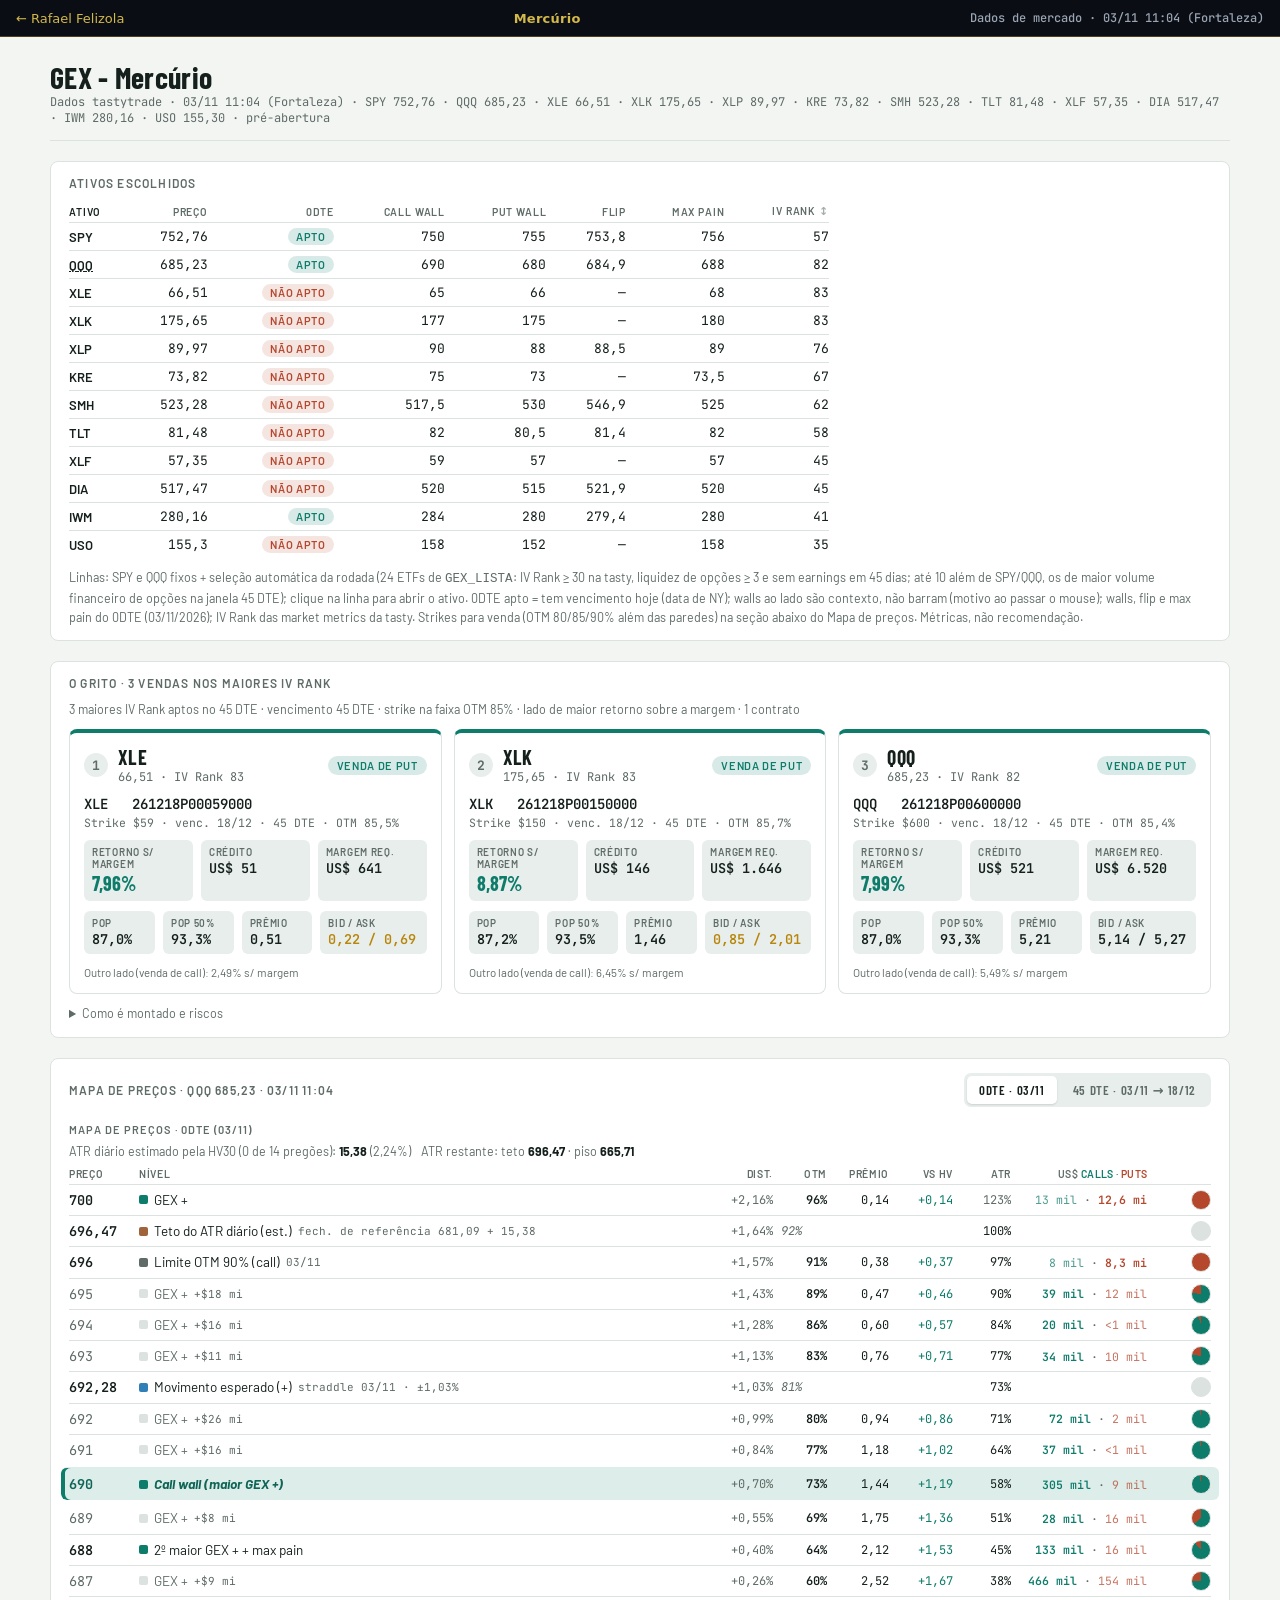
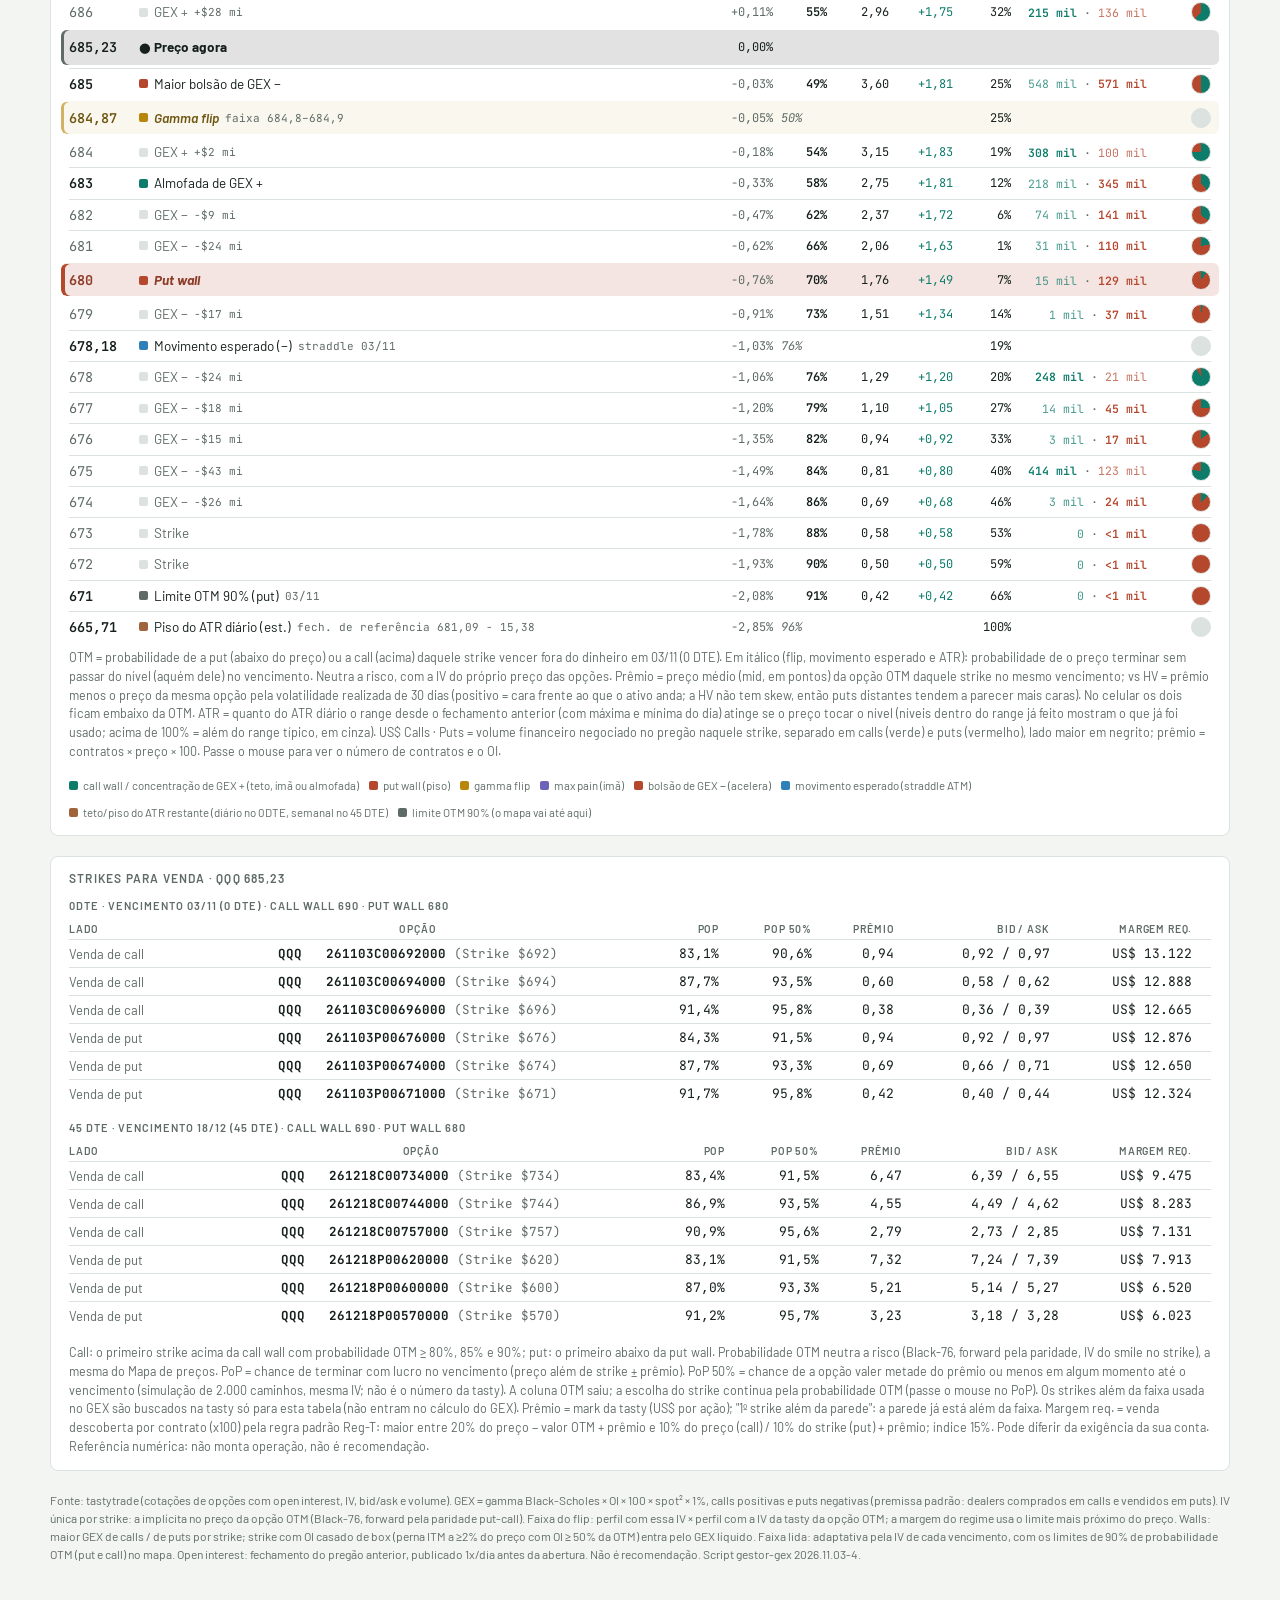
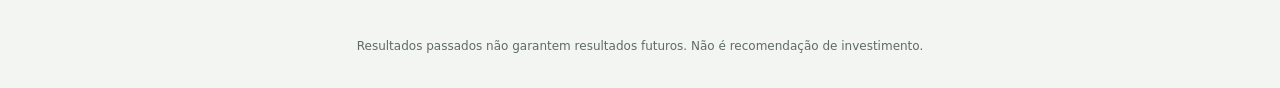
==== commit 72b275b6: "GEX: rodada 2026-11-03 11:05 · versão 2026.11.03-4 · 2026-11-03T14:04:55Z (publicar_gex.ps1)" ====
--- a/gex/index.html
+++ b/gex/index.html
@@ -278,7 +278,7 @@
 </div>
 
 <script>
-const D={"SPY": {"spot": 753.67, "regime": {"tone": "neg", "label": "GAMMA NEGATIVO", "why": "0DTE (03/11): GEX −$0,09 bi por 1%; preço 0,04% abaixo da faixa do flip (754,0–754,0).", "act": "Movimentos tendem a acelerar (dealers vendem na queda e compram na alta). Recuperar 754,0 devolve o gamma positivo. Piso: put wall 755."}, "lv0": [[762, "res", "GEX +", "", {"otm": 93, "k": "call", "pr": 0.19, "pb": 0.18, "pa": 0.2, "hv": 0.0, "sb": 0.19, "vf": 56884, "vc": 13585, "vp": 43299, "nc": 715, "np": 51, "oi": 10339, "atr": 114}], [761, "res", "3º maior GEX + · limite OTM 90%", "", {"otm": 90, "k": "call", "pr": 0.27, "pb": 0.25, "pa": 0.28, "hv": 0.0, "sb": 0.26, "vf": 32196, "vc": 10229, "vp": 21968, "nc": 386, "np": 29, "oi": 12459, "atr": 102}], [760.79, "atr", "Teto do ATR diário (est.)", "fech. de referência 752,10 + 8,69", {"otm": 90, "k": "nível", "atr": 100}], [760, "res", "2º maior GEX +", "", {"otm": 87, "k": "call", "pr": 0.38, "pb": 0.36, "pa": 0.4, "hv": 0.0, "sb": 0.38, "vf": 158000, "vc": 133266, "vp": 24734, "nc": 3507, "np": 37, "oi": 16675, "atr": 91}], [759, "grid", "GEX +", "+$72 mi", {"otm": 83, "k": "call", "pr": 0.54, "pb": 0.51, "pa": 0.56, "hv": 0.01, "sb": 0.52, "vf": 134149, "vc": 51734, "vp": 82414, "nc": 967, "np": 141, "oi": 12329, "atr": 79}], [758.4, "em", "Movimento esperado (+)", "straddle 03/11 · ±0,63%", {"otm": 80, "k": "nível", "atr": 72}], [758, "grid", "GEX +", "+$32 mi", {"otm": 78, "k": "call", "pr": 0.73, "pb": 0.71, "pa": 0.76, "hv": 0.04, "sb": 0.69, "vf": 201130, "vc": 124950, "vp": 76180, "nc": 1700, "np": 151, "oi": 8718, "atr": 68}], [757, "grid", "GEX +", "+$88 mi", {"otm": 72, "k": "call", "pr": 1.0, "pb": 0.96, "pa": 1.05, "hv": 0.1, "sb": 0.9, "vf": 178900, "vc": 163815, "vp": 15085, "nc": 1630, "np": 35, "oi": 8598, "atr": 56}], [756, "mag", "Max pain", "", {"otm": 66, "k": "call", "pr": 1.33, "pb": 1.28, "pa": 1.38, "hv": 0.23, "sb": 1.1, "vf": 103116, "vc": 91770, "vp": 11346, "nc": 690, "np": 31, "oi": 9748, "atr": 45}], [755, "sup", "Put wall", "", {"otm": 59, "k": "call", "pr": 1.75, "pb": 1.73, "pa": 1.78, "hv": 0.46, "sb": 1.29, "vf": 454272, "vc": 402948, "vp": 51324, "nc": 2296, "np": 168, "oi": 10495, "atr": 33}], [754, "grid", "GEX −", "−$41 mi", {"otm": 52, "k": "call", "pr": 2.19, "pb": 2.15, "pa": 2.23, "hv": 0.83, "sb": 1.36, "vf": 752332, "vc": 509832, "vp": 242500, "nc": 2328, "np": 970, "oi": 7688, "atr": 22}], [753.96, "flip", "Gamma flip", "faixa 754,0–754,0", {"otm": 52, "k": "nível", "atr": 21}], [753, "grid", "GEX −", "−$2 mi", {"otm": 54, "k": "put", "pr": 2.04, "pb": 2.0, "pa": 2.09, "hv": 0.67, "sb": 1.37, "vf": 891000, "vc": 574844, "vp": 316157, "nc": 2079, "np": 1546, "oi": 7762, "atr": 10}], [752, "grid", "GEX −", "−$18 mi", {"otm": 61, "k": "put", "pr": 1.65, "pb": 1.59, "pa": 1.7, "hv": 0.36, "sb": 1.29, "vf": 589276, "vc": 419348, "vp": 169928, "nc": 1265, "np": 1033, "oi": 6185, "atr": 1}], [751, "grid", "GEX −", "−$96 mi", {"otm": 67, "k": "put", "pr": 1.33, "pb": 1.29, "pa": 1.37, "hv": 0.17, "sb": 1.16, "vf": 316467, "vc": 122553, "vp": 193914, "nc": 306, "np": 1458, "oi": 5244, "atr": 13}], [750, "res", "Call wall (maior GEX +)", "", {"otm": 72, "k": "put", "pr": 1.04, "pb": 1.02, "pa": 1.06, "hv": 0.07, "sb": 0.97, "vf": 207100, "vc": 27492, "vp": 179608, "nc": 58, "np": 1727, "oi": 16750, "atr": 24}], [749, "grid", "GEX −", "−$79 mi", {"otm": 77, "k": "put", "pr": 0.82, "pb": 0.77, "pa": 0.87, "hv": 0.03, "sb": 0.79, "vf": 73596, "vc": 29808, "vp": 43788, "nc": 54, "np": 534, "oi": 3427, "atr": 36}], [748.94, "em", "Movimento esperado (−)", "straddle 03/11", {"otm": 77, "k": "nível", "atr": 36}], [748, "grid", "GEX −", "−$108 mi", {"otm": 81, "k": "put", "pr": 0.66, "pb": 0.63, "pa": 0.68, "hv": 0.01, "sb": 0.65, "vf": 57144, "vc": 20922, "vp": 36222, "nc": 33, "np": 553, "oi": 5390, "atr": 47}], [747, "grid", "GEX −", "−$54 mi", {"otm": 85, "k": "put", "pr": 0.52, "pb": 0.49, "pa": 0.54, "hv": 0.0, "sb": 0.51, "vf": 25750, "vc": 720, "vp": 25029, "nc": 1, "np": 486, "oi": 2982, "atr": 59}], [746, "grid", "GEX −", "−$75 mi", {"otm": 88, "k": "put", "pr": 0.4, "pb": 0.37, "pa": 0.42, "hv": 0.0, "sb": 0.39, "vf": 346562, "vc": 324008, "vp": 22554, "nc": 401, "np": 571, "oi": 4640, "atr": 70}], [745, "risk", "Maior bolsão de GEX − · limite OTM 90%", "", {"otm": 90, "k": "put", "pr": 0.3, "pb": 0.29, "pa": 0.31, "hv": 0.0, "sb": 0.3, "vf": 36062, "vc": 2702, "vp": 33360, "nc": 3, "np": 1112, "oi": 8458, "atr": 82}], [743.41, "atr", "Piso do ATR diário (est.)", "fech. de referência 752,10 − 8,69", {"otm": 93, "k": "nível", "atr": 100}]], "scen": [{"tone": "pos", "if": "Acima de 754,0", "then": "0DTE em gamma positivo: preço tende a oscilar entre 755 e 750; níveis acima: 760, 761, 762."}, {"tone": "neg", "if": "Abaixo de 754,0", "then": "0DTE vira gamma negativo: movimentos aceleram. Níveis abaixo: 745."}], "d0lab": "03/11", "ts0": "03/11 10:54", "otm0": {"exp": "03/11", "dte": 0, "put75": 745, "call75": 761}, "volf0": {"total": 14646331, "vol_oi": 0.16}, "sinal0": {"cls": "neg", "cen": [{"h": "Padrão", "total": -0.09, "flip": 753.96, "reg": "NEGATIVO", "muda": false}, {"h": "25% das puts vendidas por clientes", "total": 1.17, "flip": 748.97, "reg": "FRÁGIL", "muda": true}, {"h": "25% das calls compradas por clientes", "total": -1.31, "flip": 760.04, "reg": "NEGATIVO", "muda": false}], "vira_puts": 2, "vira_calls": null, "nivel": "DEPENDE DA HIPÓTESE", "robusto": false}, "atr0": {"atr": 8.69, "pct": 1.15, "fonte": "estimado", "n": 0, "pc": 752.1, "lo": 743.41, "hi": 760.79, "tr": null, "usado": null, "rest": {"excedido": false, "teto": 760.79, "piso": 743.41, "lo_ref": 752.1, "hi_ref": 752.1}}, "venda0": {"exp": "03/11", "dte": 0, "call_wall": 750, "put_wall": 755, "call": [{"faixa": 80, "strike": 759, "otm": 82.6, "pr": 0.54, "pb": 0.51, "pa": 0.56, "spread_pct": 9.3, "dist_pct": 0.71, "parede": false, "margem": 14594, "opcao": "SPY   261103C00759000", "pop": 84.9, "p50": 91.8}, {"faixa": 85, "strike": 760, "otm": 86.8, "pr": 0.38, "pb": 0.36, "pa": 0.4, "spread_pct": 10.5, "dist_pct": 0.84, "parede": false, "margem": 14478, "opcao": "SPY   261103C00760000", "pop": 88.2, "p50": 93.7}, {"faixa": 90, "strike": 761, "otm": 90.2, "pr": 0.27, "pb": 0.25, "pa": 0.28, "spread_pct": 11.3, "dist_pct": 0.97, "parede": false, "margem": 14367, "opcao": "SPY   261103C00761000", "pop": 91.0, "p50": 95.7}], "put": [{"faixa": 80, "strike": 748, "otm": 81.2, "pr": 0.66, "pb": 0.63, "pa": 0.68, "spread_pct": 7.6, "dist_pct": -0.75, "parede": false, "margem": 14572, "opcao": "SPY   261103P00748000", "pop": 83.8, "p50": 91.0}, {"faixa": 85, "strike": 746, "otm": 87.8, "pr": 0.4, "pb": 0.37, "pa": 0.42, "spread_pct": 12.7, "dist_pct": -1.02, "parede": false, "margem": 14346, "opcao": "SPY   261103P00746000", "pop": 88.9, "p50": 94.2}, {"faixa": 90, "strike": 745, "otm": 90.3, "pr": 0.3, "pb": 0.29, "pa": 0.31, "spread_pct": 6.7, "dist_pct": -1.15, "parede": false, "margem": 14236, "opcao": "SPY   261103P00745000", "pop": 91.1, "p50": 95.7}]}, "vol": {"ivx": 20.69, "ivx5": 3.99, "ivr": 57, "ivp": 65, "hv30": 11.47, "hv60": 10.77, "hv90": 10.63, "vrp": 9.22, "ivhv": 1.8, "p7": {"exp": "10/11", "dte": 7.3, "iv": 21.69}, "p30": {"exp": "04/12", "dte": 31.3, "iv": 20.8}, "p45": {"exp": "18/12", "dte": 45.3, "iv": 21.96}, "slope": -0.9, "forma": "Plana", "sk0": {"exp": "03/11", "put": 28.8, "call": 26.4, "atm": 27.4, "kp": 750, "kc": 758, "skew": 2.4, "dn": 1.4}, "sk30": {"exp": "04/12", "put": 19.8, "call": 14.0, "atm": 16.5, "kp": 730, "kc": 778, "skew": 5.8, "dn": 3.3}, "em": {"impl": 1.74, "real": 0.72, "x": 2.41}, "vix": {"v": 20.77, "prev": 21.15}, "upd": "2026-11-02T20:55:22.553Z"}, "qa": {"oi": "02/11", "avisos": ["942 contratos (31%) com OI zero"], "info": ["pré-abertura: spot 753,67 0,00% abaixo do fechamento implícito nas opções (753,69); IVs ainda de ontem"]}, "fri": "06/11", "regime45": {"tone": "neg", "label": "GAMMA NEGATIVO", "why": "Janela 0–45 DTE (03/11 → 18/12): GEX −$11,39 bi por 1%; preço 1,71% abaixo da faixa do flip (766,6–766,7).", "act": "Movimentos tendem a acelerar (dealers vendem na queda e compram na alta). Recuperar 766,7 devolve o gamma positivo. Piso: put wall 740."}, "lv45": [[802, "otm", "Limite OTM 90% (call)", "18/12 · 45d", {"otm": 90, "k": "call", "pr": 1.75, "pb": 1.65, "pa": 1.84, "hv": 1.05, "sb": 0.7, "vf": 30240, "vc": 30240, "vp": 0, "nc": 1199, "np": 0, "oi": 7224, "atr": 257}], [790, "res", "GEX +", "18/12 · 45d · 41%", {"otm": 82, "k": "call", "pr": 3.62, "pb": 3.52, "pa": 3.72, "hv": 2.27, "sb": 1.35, "vf": 2235276, "vc": 739630, "vp": 1495647, "nc": 18054, "np": 406, "oi": 90102, "atr": 195}], [785, "res", "GEX +", "18/12 · 45d · 66%", {"otm": 78, "k": "call", "pr": 4.81, "pb": 4.69, "pa": 4.93, "hv": 3.05, "sb": 1.76, "vf": 3372226, "vc": 503924, "vp": 2868302, "nc": 7949, "np": 881, "oi": 95727, "atr": 169}], [780, "res", "2º maior GEX +", "18/12 · 45d · 33%", {"otm": 74, "k": "call", "pr": 6.35, "pb": 6.24, "pa": 6.46, "hv": 4.03, "sb": 2.32, "vf": 2536924, "vc": 394539, "vp": 2142386, "nc": 1111, "np": 780, "oi": 155231, "atr": 144}], [775, "res", "GEX +", "18/12 · 45d · 26%", {"otm": 69, "k": "call", "pr": 8.2, "pb": 8.04, "pa": 8.35, "hv": 5.24, "sb": 2.96, "vf": 6694795, "vc": 3305066, "vp": 3389729, "nc": 17270, "np": 1527, "oi": 105690, "atr": 118}], [771.53, "atr", "Teto do ATR semanal (est.)", "fech. de referência 752,10 + 19,43", {"otm": 90, "k": "nível", "atr": 100}], [770, "res", "3º maior GEX + · box (OI casado)", "18/12 · 45d · 31%", {"otm": 64, "k": "call", "pr": 10.31, "pb": 10.18, "pa": 10.45, "hv": 6.72, "sb": 3.6, "vf": 12088538, "vc": 1907765, "vp": 10180772, "nc": 4683, "np": 5513, "oi": 169334, "atr": 92}], [768, "mag", "Max pain", "20/11 · 17d", {"otm": 62, "k": "call", "pr": 11.21, "pb": 10.99, "pa": 11.42, "hv": 7.39, "sb": 3.82, "vf": 6477887, "vc": 1440877, "vp": 5037010, "nc": 2274, "np": 2941, "oi": 36718, "atr": 82}], [766.58, "flip", "Gamma flip", "faixa 766,6–766,7", {"otm": 61, "k": "nível", "atr": 75}], [766.51, "em", "Movimento esperado (+)", "até sexta 06/11 · ±1,70%", {"otm": 81, "k": "nível", "atr": 74}], [760, "res", "Call wall (maior GEX +)", "20/11 · 17d · 48%", {"otm": 54, "k": "call", "pr": 15.43, "pb": 15.22, "pa": 15.63, "hv": 10.55, "sb": 4.88, "vf": 9134420, "vc": 3073264, "vp": 6061156, "nc": 7666, "np": 4282, "oi": 169741, "atr": 41}], [750, "risk", "Maior bolsão de GEX −", "20/11 · 17d · 40%", {"otm": 55, "k": "put", "pr": 15.14, "pb": 15.02, "pa": 15.27, "hv": 9.08, "sb": 6.07, "vf": 11176385, "vc": 2078304, "vp": 9098081, "nc": 1601, "np": 10138, "oi": 269059, "atr": 11}], [745, "risk", "Bolsão de GEX −", "13/11 · 10d · 47%", {"otm": 58, "k": "put", "pr": 13.52, "pb": 13.37, "pa": 13.66, "hv": 7.14, "sb": 6.38, "vf": 2497571, "vc": 1899782, "vp": 597789, "nc": 1188, "np": 1971, "oi": 175668, "atr": 37}], [740.83, "em", "Movimento esperado (−)", "até sexta 06/11", {"otm": 77, "k": "nível", "atr": 58}], [740, "sup", "Put wall", "20/11 · 17d · 39%", {"otm": 62, "k": "put", "pr": 12.11, "pb": 11.99, "pa": 12.22, "hv": 5.51, "sb": 6.6, "vf": 5434443, "vc": 4781762, "vp": 652681, "nc": 2233, "np": 2336, "oi": 308202, "atr": 62}], [735, "risk", "Bolsão de GEX −", "18/12 · 45d · 36%", {"otm": 66, "k": "put", "pr": 10.86, "pb": 10.69, "pa": 11.03, "hv": 4.16, "sb": 6.7, "vf": 10079489, "vc": 1372748, "vp": 8706742, "nc": 572, "np": 14627, "oi": 163523, "atr": 88}], [732.67, "atr", "Piso do ATR semanal (est.)", "fech. de referência 752,10 − 19,43", {"otm": 87, "k": "nível", "atr": 100}], [730, "risk", "Bolsão de GEX −", "13/11 · 10d · 31%", {"otm": 69, "k": "put", "pr": 9.77, "pb": 9.65, "pa": 9.89, "hv": 3.08, "sb": 6.69, "vf": 15558009, "vc": 12172133, "vp": 3385876, "nc": 4056, "np": 5022, "oi": 277408, "atr": 114}], [660, "otm", "Limite OTM 90% (put)", "18/12 · 45d", {"otm": 91, "k": "put", "pr": 2.8, "pb": 2.72, "pa": 2.88, "hv": 0.0, "sb": 2.8, "vf": 2520741, "vc": 1899909, "vp": 620832, "nc": 198, "np": 2502, "oi": 47181, "atr": 474}]], "scen45": [{"tone": "pos", "if": "Acima de 766,7", "then": "Janela em gamma positivo: preço tende a oscilar entre 740 e 760; níveis acima: 760, 770, 775."}, {"tone": "neg", "if": "Abaixo de 766,6", "then": "Janela vira gamma negativo: movimentos aceleram. Níveis abaixo: 750 (20/11), 745 (13/11), 740 (20/11)."}], "tiles45": [{"h": "Janela 03/11 → 18/12", "tone": "neg", "v": "Negativo", "s": "−$11,39 bi por 1%", "d": "17 vencimentos somados. Flip 766,6–766,7."}, {"h": "Peso por vencimento", "tone": "neg", "v": "Distribuído", "s": "20/11 −$5,19 bi · 06/11 −$1,88 bi", "d": "Depois de sexta (06/11) sobra −$7,62 bi (67% do atual)."}, {"h": "Margem até o flip", "tone": "neg", "v": "Abaixo do flip", "s": "1,71–1,73%", "d": "Janela vira gamma negativo abaixo de 766,6."}, {"h": "Movimento esperado · até sexta (06/11)", "tone": "pos", "v": "Passa da call wall", "s": "±12,84 (±1,70%) → 740,8–766,5", "d": "Straddle ATM 754 de 06/11. Walls: put 740 / call 760."}], "semana": [{"exp": "03/11", "sai": "−$0,09 bi", "sai_v": -0.09, "depois": "−$11,30 bi", "depois_v": -11.3, "flip": "770,0–770,1", "reg": "NEGATIVO"}, {"exp": "04/11", "sai": "−$1,70 bi", "sai_v": -1.7, "depois": "−$9,59 bi", "depois_v": -9.59, "flip": "770,8–770,9", "reg": "NEGATIVO"}, {"exp": "05/11", "sai": "−$0,09 bi", "sai_v": -0.09, "depois": "−$9,50 bi", "depois_v": -9.5, "flip": "771,7–771,8", "reg": "NEGATIVO"}, {"exp": "06/11", "sai": "−$1,88 bi", "sai_v": -1.88, "depois": "−$7,62 bi", "depois_v": -7.62, "flip": "772,6–772,7", "reg": "NEGATIVO"}], "w45lab": "03/11 → 18/12", "ts45": "03/11 10:54", "otm45": {"exp": "18/12", "dte": 45, "put75": 660, "call75": 802, "curto": "06/11"}, "volf45": {"total": 350392023, "vol_oi": 0.1}, "sinal45": {"cls": "neg", "cen": [{"h": "Padrão", "total": -11.39, "flip": 766.73, "reg": "NEGATIVO", "muda": false}, {"h": "25% das puts vendidas por clientes", "total": -0.2, "flip": 753.93, "reg": "NEGATIVO", "muda": false}, {"h": "25% das calls compradas por clientes", "total": -16.88, "flip": 786.98, "reg": "NEGATIVO", "muda": false}], "vira_puts": 25, "vira_calls": null, "nivel": "MODERADO", "robusto": false}, "atrw": {"atr": 19.43, "pct": 2.58, "fonte": "estimado", "n": 0, "pc": 752.1, "rest": {"excedido": false, "teto": 771.53, "piso": 732.67, "lo_ref": 752.1, "hi_ref": 752.1}, "centro": "fechamento anterior", "lo": 732.67, "hi": 771.53, "h": null, "l": null, "tr": null, "usado": null}, "venda45": {"exp": "18/12", "dte": 45, "call_wall": 760, "put_wall": 740, "call": [{"faixa": 80, "strike": 788, "otm": 80.8, "pr": 4.08, "pb": 3.98, "pa": 4.18, "spread_pct": 4.9, "dist_pct": 4.56, "parede": false, "margem": 12048, "opcao": "SPY   261218C00788000", "pop": 83.6, "p50": 91.5}, {"faixa": 85, "strike": 794, "otm": 85.4, "pr": 2.85, "pb": 2.75, "pa": 2.94, "spread_pct": 6.7, "dist_pct": 5.35, "parede": false, "margem": 11325, "opcao": "SPY   261218C00794000", "pop": 87.1, "p50": 93.5}, {"faixa": 90, "strike": 802, "otm": 90.1, "pr": 1.75, "pb": 1.65, "pa": 1.84, "spread_pct": 10.9, "dist_pct": 6.41, "parede": false, "margem": 10415, "opcao": "SPY   261218C00802000", "pop": 90.9, "p50": 95.6}], "put": [{"faixa": 80, "strike": 705, "otm": 80.2, "pr": 5.92, "pb": 5.82, "pa": 6.02, "spread_pct": 3.4, "dist_pct": -6.46, "parede": false, "margem": 10798, "opcao": "SPY   261218P00705000", "pop": 83.0, "p50": 91.4}, {"faixa": 85, "strike": 685, "otm": 86.0, "pr": 4.16, "pb": 4.08, "pa": 4.24, "spread_pct": 3.8, "dist_pct": -9.11, "parede": false, "margem": 8622, "opcao": "SPY   261218P00685000", "pop": 87.4, "p50": 93.6}, {"faixa": 90, "strike": 660, "otm": 90.5, "pr": 2.8, "pb": 2.72, "pa": 2.88, "spread_pct": 5.7, "dist_pct": -12.43, "parede": false, "margem": 6880, "opcao": "SPY   261218P00660000", "pop": 91.2, "p50": 95.7}]}, "tiles": [{"h": "0DTE · 03/11", "tone": "neg", "v": "Negativo", "s": "−$0,09 bi por 1%", "d": "Call wall 750, put wall 755. Flip 754,0–754,0."}, {"h": "Janela 0–45 DTE", "tone": "neg", "v": "Negativo", "s": "−$11,39 bi por 1%", "d": "Flip 766,6–766,7. Detalhes na aba 45 DTE."}, {"h": "Margem até o flip (0DTE)", "tone": "neg", "v": "Abaixo do flip", "s": "0,04–0,05%", "d": "Corte do regime: 1% de folga até o limite mais próximo da faixa."}, {"h": "Movimento esperado · 0DTE (03/11)", "tone": "neg", "v": "Passa das duas walls", "s": "±4,73 (±0,63%) → 748,9–758,4", "d": "Straddle ATM 754 de 03/11. Walls: put 755 / call 750."}], "cards": [{"t": "0DTE", "tv": -0.09, "exp": "03/11/2026", "regime": "neg", "net": "−$0,09 bi", "cw": 750, "pw": 755, "flip": 753.96, "flip2": 754.01, "flipTxt": "754,0–754,0", "mp": 756, "mpl": "Max pain 03/11", "stats": [["GEX total (US$ por 1% de movimento)", "−$0,09 bi"], ["GEX de calls na call wall", "+$304 mi"], ["GEX de puts na put wall", "−$256 mi"], ["Contratos lidos", "90"]], "em": [748.94, 758.4]}, {"t": "Janela 0–45 DTE", "tv": -11.39, "exp": "03/11 → 18/12 · 17 vencimentos", "regime": "neg", "net": "−$11,39 bi", "cw": 760, "pw": 740, "flip": 766.58, "flip2": 766.73, "flipTxt": "766,6–766,7", "mp": 768, "mpl": "Max pain 20/11", "stats": [["GEX total (US$ por 1% de movimento)", "−$11,39 bi"], ["GEX de calls na call wall", "+$740 mi"], ["GEX de puts na put wall", "−$2.052 mi"], ["Contratos lidos", "3026"]], "em": [740.83, 766.51]}]}, "QQQ": {"spot": 686.31, "regime": {"tone": "warn", "label": "GAMMA POSITIVO · FRÁGIL", "why": "0DTE (03/11): GEX +$0,12 bi por 1%, mas o preço está só 0,25%–0,25% acima da faixa do flip (684,6–684,6).", "act": "Esperar reversão à média entre a put wall 680 e a call wall 690. Abaixo de 684,6 o 0DTE vira gamma negativo: movimentos passam a acelerar."}, "lv0": [[700, "res", "GEX +", "", {"otm": 95, "k": "call", "pr": 0.18, "pb": 0.17, "pa": 0.2, "hv": 0.0, "sb": 0.18, "vf": 12367700, "vc": 15262, "vp": 12352438, "nc": 825, "np": 8449, "oi": 9636, "atr": 123}], [697, "otm", "Limite OTM 90% (call)", "03/11", {"otm": 90, "k": "call", "pr": 0.38, "pb": 0.36, "pa": 0.4, "hv": 0.01, "sb": 0.37, "vf": 35754, "vc": 26866, "vp": 8888, "nc": 707, "np": 8, "oi": 5678, "atr": 103}], [696.5, "atr", "Teto do ATR diário (est.)", "fech. de referência 681,09 + 15,41", {"otm": 89, "k": "nível", "atr": 100}], [696, "grid", "GEX +", "+$11 mi", {"otm": 88, "k": "call", "pr": 0.48, "pb": 0.46, "pa": 0.51, "hv": 0.02, "sb": 0.46, "vf": 7391026, "vc": 9846, "vp": 7381180, "nc": 203, "np": 7240, "oi": 2520, "atr": 97}], [695, "grid", "GEX +", "+$20 mi", {"otm": 85, "k": "call", "pr": 0.62, "pb": 0.6, "pa": 0.65, "hv": 0.04, "sb": 0.59, "vf": 54706, "vc": 44438, "vp": 10268, "nc": 711, "np": 11, "oi": 6280, "atr": 90}], [694, "grid", "GEX +", "+$18 mi", {"otm": 82, "k": "call", "pr": 0.79, "pb": 0.76, "pa": 0.82, "hv": 0.07, "sb": 0.72, "vf": 26526, "vc": 25675, "vp": 851, "nc": 325, "np": 1, "oi": 4131, "atr": 84}], [693.33, "em", "Movimento esperado (+)", "straddle 03/11 · ±1,02%", {"otm": 80, "k": "nível", "atr": 79}], [693, "grid", "GEX +", "+$12 mi", {"otm": 79, "k": "call", "pr": 1.0, "pb": 0.97, "pa": 1.03, "hv": 0.12, "sb": 0.88, "vf": 22172, "vc": 21400, "vp": 772, "nc": 214, "np": 1, "oi": 3782, "atr": 77}], [692, "grid", "GEX +", "+$29 mi", {"otm": 75, "k": "call", "pr": 1.25, "pb": 1.21, "pa": 1.28, "hv": 0.2, "sb": 1.04, "vf": 80824, "vc": 79431, "vp": 1393, "nc": 638, "np": 2, "oi": 4131, "atr": 71}], [691, "grid", "GEX +", "+$18 mi", {"otm": 71, "k": "call", "pr": 1.53, "pb": 1.5, "pa": 1.56, "hv": 0.32, "sb": 1.21, "vf": 47750, "vc": 47124, "vp": 626, "nc": 308, "np": 1, "oi": 2734, "atr": 64}], [690, "res", "Call wall (maior GEX +)", "", {"otm": 67, "k": "call", "pr": 1.86, "pb": 1.83, "pa": 1.9, "hv": 0.49, "sb": 1.38, "vf": 332144, "vc": 324883, "vp": 7260, "nc": 1742, "np": 13, "oi": 11795, "atr": 58}], [689, "grid", "GEX +", "+$9 mi", {"otm": 63, "k": "call", "pr": 2.25, "pb": 2.21, "pa": 2.28, "hv": 0.72, "sb": 1.52, "vf": 44184, "vc": 32328, "vp": 11856, "nc": 144, "np": 24, "oi": 3728, "atr": 51}], [688, "res", "2º maior GEX + + max pain", "", {"otm": 58, "k": "call", "pr": 2.67, "pb": 2.63, "pa": 2.72, "hv": 1.03, "sb": 1.65, "vf": 153265, "vc": 140170, "vp": 13095, "nc": 524, "np": 30, "oi": 5674, "atr": 45}], [687, "grid", "GEX +", "+$9 mi", {"otm": 53, "k": "call", "pr": 3.15, "pb": 3.11, "pa": 3.19, "hv": 1.42, "sb": 1.73, "vf": 598533, "vc": 504315, "vp": 94218, "nc": 1601, "np": 246, "oi": 2542, "atr": 38}], [686, "grid", "GEX +", "+$28 mi", {"otm": 51, "k": "put", "pr": 3.36, "pb": 3.32, "pa": 3.4, "hv": 1.59, "sb": 1.77, "vf": 305266, "vc": 209842, "vp": 95424, "nc": 571, "np": 284, "oi": 4018, "atr": 32}], [685, "risk", "Maior bolsão de GEX −", "", {"otm": 56, "k": "put", "pr": 2.93, "pb": 2.89, "pa": 2.97, "hv": 1.16, "sb": 1.77, "vf": 945299, "vc": 651420, "vp": 293879, "nc": 1540, "np": 1003, "oi": 8575, "atr": 25}], [684.6, "flip", "Gamma flip", "faixa 684,6–684,6", {"otm": 57, "k": "nível", "atr": 23}], [684, "grid", "GEX +", "+$2 mi", {"otm": 60, "k": "put", "pr": 2.54, "pb": 2.51, "pa": 2.57, "hv": 0.82, "sb": 1.72, "vf": 419224, "vc": 353438, "vp": 65786, "nc": 731, "np": 259, "oi": 4576, "atr": 19}], [683, "res", "Almofada de GEX +", "", {"otm": 64, "k": "put", "pr": 2.2, "pb": 2.17, "pa": 2.23, "hv": 0.56, "sb": 1.64, "vf": 458580, "vc": 253320, "vp": 205260, "nc": 461, "np": 933, "oi": 6424, "atr": 12}], [682, "grid", "GEX −", "−$8 mi", {"otm": 68, "k": "put", "pr": 1.9, "pb": 1.86, "pa": 1.93, "hv": 0.37, "sb": 1.53, "vf": 135003, "vc": 86870, "vp": 48133, "nc": 140, "np": 254, "oi": 3719, "atr": 6}], [681, "grid", "GEX −", "−$23 mi", {"otm": 71, "k": "put", "pr": 1.63, "pb": 1.6, "pa": 1.66, "hv": 0.23, "sb": 1.4, "vf": 111787, "vc": 34525, "vp": 77262, "nc": 50, "np": 474, "oi": 3008, "atr": 1}], [680, "sup", "Put wall", "", {"otm": 75, "k": "put", "pr": 1.4, "pb": 1.37, "pa": 1.43, "hv": 0.14, "sb": 1.26, "vf": 110327, "vc": 16107, "vp": 94220, "nc": 21, "np": 673, "oi": 13622, "atr": 7}], [679.29, "em", "Movimento esperado (−)", "straddle 03/11", {"otm": 77, "k": "nível", "atr": 12}], [679, "grid", "GEX −", "−$16 mi", {"otm": 78, "k": "put", "pr": 1.2, "pb": 1.17, "pa": 1.22, "hv": 0.08, "sb": 1.11, "vf": 28820, "vc": 1693, "vp": 27126, "nc": 2, "np": 227, "oi": 1400, "atr": 14}], [678, "grid", "GEX −", "−$22 mi", {"otm": 81, "k": "put", "pr": 1.02, "pb": 1.0, "pa": 1.04, "hv": 0.05, "sb": 0.97, "vf": 297093, "vc": 281487, "vp": 15606, "nc": 303, "np": 153, "oi": 1771, "atr": 20}], [677, "grid", "GEX −", "−$17 mi", {"otm": 83, "k": "put", "pr": 0.87, "pb": 0.85, "pa": 0.89, "hv": 0.02, "sb": 0.85, "vf": 48656, "vc": 15248, "vp": 33408, "nc": 15, "np": 384, "oi": 1613, "atr": 27}], [676, "grid", "GEX −", "−$14 mi", {"otm": 85, "k": "put", "pr": 0.74, "pb": 0.72, "pa": 0.77, "hv": 0.01, "sb": 0.73, "vf": 16564, "vc": 3303, "vp": 13261, "nc": 3, "np": 178, "oi": 1457, "atr": 33}], [675, "grid", "GEX −", "−$38 mi", {"otm": 87, "k": "put", "pr": 0.65, "pb": 0.63, "pa": 0.66, "hv": 0.01, "sb": 0.64, "vf": 538538, "vc": 461332, "vp": 77206, "nc": 388, "np": 1197, "oi": 4298, "atr": 40}], [674, "grid", "GEX −", "−$23 mi", {"otm": 89, "k": "put", "pr": 0.54, "pb": 0.52, "pa": 0.56, "hv": 0.0, "sb": 0.54, "vf": 21273, "vc": 3831, "vp": 17442, "nc": 3, "np": 323, "oi": 2806, "atr": 46}], [673, "otm", "Limite OTM 90% (put)", "03/11", {"otm": 90, "k": "put", "pr": 0.46, "pb": 0.44, "pa": 0.48, "hv": 0.0, "sb": 0.46, "vf": 92, "vc": 0, "vp": 92, "nc": 0, "np": 2, "oi": 0, "atr": 52}], [665.68, "atr", "Piso do ATR diário (est.)", "fech. de referência 681,09 − 15,41", {"otm": 97, "k": "nível", "atr": 100}]], "scen": [{"tone": "pos", "if": "Acima de 684,6", "then": "0DTE em gamma positivo: preço tende a oscilar entre 680 e 690; níveis acima: 688, 690, 700."}, {"tone": "neg", "if": "Abaixo de 684,6", "then": "0DTE vira gamma negativo: movimentos aceleram. Níveis abaixo: 685, 680."}], "d0lab": "03/11", "ts0": "03/11 10:54", "otm0": {"exp": "03/11", "dte": 0, "put75": 673, "call75": 697}, "volf0": {"total": 38473974, "vol_oi": 0.31}, "sinal0": {"cls": "pos", "cen": [{"h": "Padrão", "total": 0.12, "flip": 684.57, "reg": "FRÁGIL", "muda": false}, {"h": "25% das puts vendidas por clientes", "total": 0.62, "flip": 675.42, "reg": "ESTÁVEL", "muda": false}, {"h": "25% das calls compradas por clientes", "total": -0.43, "flip": 695.96, "reg": "NEGATIVO", "muda": true}], "vira_puts": null, "vira_calls": 6, "nivel": "DEPENDE DA HIPÓTESE", "robusto": false}, "atr0": {"atr": 15.41, "pct": 2.24, "fonte": "estimado", "n": 0, "pc": 681.09, "lo": 665.68, "hi": 696.5, "tr": null, "usado": null, "rest": {"excedido": false, "teto": 696.5, "piso": 665.68, "lo_ref": 681.09, "hi_ref": 681.09}}, "venda0": {"exp": "03/11", "dte": 0, "call_wall": 690, "put_wall": 680, "call": [{"faixa": 80, "strike": 694, "otm": 82.5, "pr": 0.79, "pb": 0.76, "pa": 0.82, "spread_pct": 7.6, "dist_pct": 1.12, "parede": false, "margem": 13036, "opcao": "QQQ   261103C00694000", "pop": 84.8, "p50": 91.8}, {"faixa": 85, "strike": 695, "otm": 85.5, "pr": 0.62, "pb": 0.6, "pa": 0.65, "spread_pct": 8.0, "dist_pct": 1.27, "parede": false, "margem": 12920, "opcao": "QQQ   261103C00695000", "pop": 87.1, "p50": 93.2}, {"faixa": 90, "strike": 697, "otm": 90.3, "pr": 0.38, "pb": 0.36, "pa": 0.4, "spread_pct": 10.5, "dist_pct": 1.56, "parede": false, "margem": 12695, "opcao": "QQQ   261103C00697000", "pop": 91.1, "p50": 95.7}], "put": [{"faixa": 80, "strike": 678, "otm": 80.5, "pr": 1.02, "pb": 1.0, "pa": 1.04, "spread_pct": 3.9, "dist_pct": -1.21, "parede": false, "margem": 12997, "opcao": "QQQ   261103P00678000", "pop": 83.4, "p50": 90.8}, {"faixa": 85, "strike": 676, "otm": 85.1, "pr": 0.74, "pb": 0.72, "pa": 0.77, "spread_pct": 6.7, "dist_pct": -1.5, "parede": false, "margem": 12770, "opcao": "QQQ   261103P00676000", "pop": 86.8, "p50": 93.1}, {"faixa": 90, "strike": 673, "otm": 90.3, "pr": 0.46, "pb": 0.44, "pa": 0.48, "spread_pct": 8.7, "dist_pct": -1.94, "parede": false, "margem": 12441, "opcao": "QQQ   261103P00673000", "pop": 91.0, "p50": 95.7}]}, "vol": {"ivx": 29.44, "ivx5": 5.37, "ivr": 82, "ivp": 95, "hv30": 22.33, "hv60": 19.42, "hv90": 18.85, "vrp": 7.11, "ivhv": 1.32, "p7": {"exp": "10/11", "dte": 7.3, "iv": 33.52}, "p30": {"exp": "04/12", "dte": 31.3, "iv": 29.74}, "p45": {"exp": "18/12", "dte": 45.3, "iv": 30.34}, "slope": -3.8, "forma": "Invertida", "sk0": {"exp": "03/11", "put": 48.2, "call": 42.8, "atm": 45.1, "kp": 680, "kc": 692, "skew": 5.4, "dn": 3.1}, "sk30": {"exp": "04/12", "put": 30.3, "call": 23.1, "atm": 26.1, "kp": 650, "kc": 722, "skew": 7.2, "dn": 4.2}, "em": {"impl": 2.84, "real": 1.41, "x": 2.02}, "vix": {"v": 20.77, "prev": 21.15}, "upd": "2026-11-02T20:48:20.257Z"}, "qa": {"oi": "02/11", "avisos": ["851 contratos (33%) com OI zero"], "info": ["pré-abertura: spot 686,31 0,00% abaixo do fechamento implícito nas opções (686,32); IVs ainda de ontem"]}, "fri": "06/11", "regime45": {"tone": "neg", "label": "GAMMA NEGATIVO", "why": "Janela 0–45 DTE (03/11 → 18/12): GEX −$5,37 bi por 1%; preço 5,25% abaixo da faixa do flip (722,3–722,4).", "act": "Movimentos tendem a acelerar (dealers vendem na queda e compram na alta). Recuperar 722,4 devolve o gamma positivo. Piso: put wall 680."}, "lv45": [[758, "otm", "Limite OTM 90% (call)", "18/12 · 45d", {"otm": 90, "k": "call", "pr": 2.79, "pb": 2.73, "pa": 2.85, "hv": 3.15, "sb": -0.36, "vf": 54184, "vc": 54184, "vp": 0, "nc": 293, "np": 0, "oi": 5097, "atr": 223}], [725, "res", "2º maior GEX +", "18/12 · 45d · 36%", {"otm": 75, "k": "call", "pr": 9.12, "pb": 9.03, "pa": 9.21, "hv": 8.77, "sb": 0.35, "vf": 3110564, "vc": 915846, "vp": 2194719, "nc": 7054, "np": 537, "oi": 93636, "atr": 127}], [722.35, "flip", "Gamma flip", "faixa 722,3–722,4", {"otm": 73, "k": "nível", "atr": 120}], [720, "mag", "Max pain", "20/11 · 17d", {"otm": 72, "k": "call", "pr": 10.72, "pb": 10.62, "pa": 10.83, "hv": 10.09, "sb": 0.64, "vf": 50946916, "vc": 4253736, "vp": 46693180, "nc": 10497, "np": 13349, "oi": 164095, "atr": 113}], [715.54, "atr", "Teto do ATR semanal (est.)", "fech. de referência 681,09 + 34,45", {"otm": 89, "k": "nível", "atr": 100}], [715, "res", "3º maior GEX + · box (OI casado)", "06/11 · 3d · 27%", {"otm": 68, "k": "call", "pr": 12.53, "pb": 12.42, "pa": 12.63, "hv": 11.54, "sb": 0.98, "vf": 10252476, "vc": 4150157, "vp": 6102320, "nc": 11637, "np": 1919, "oi": 115721, "atr": 98}], [706.62, "em", "Movimento esperado (+)", "até sexta 06/11 · ±2,96%", {"otm": 80, "k": "nível", "atr": 74}], [700, "res", "Call wall (maior GEX +)", "20/11 · 17d · 38%", {"otm": 59, "k": "call", "pr": 19.08, "pb": 18.96, "pa": 19.2, "hv": 16.88, "sb": 2.2, "vf": 32693704, "vc": 6481916, "vp": 26211788, "nc": 5027, "np": 15348, "oi": 245302, "atr": 55}], [694, "res", "GEX +", "04/11 · 1d · 41%", {"otm": 55, "k": "call", "pr": 22.19, "pb": 22.04, "pa": 22.34, "hv": 19.45, "sb": 2.74, "vf": 9919353, "vc": 3014192, "vp": 6905160, "nc": 3411, "np": 4644, "oi": 18226, "atr": 37}], [690, "risk", "Bolsão de GEX −", "18/12 · 45d · 32%", {"otm": 52, "k": "call", "pr": 24.39, "pb": 24.24, "pa": 24.55, "hv": 21.3, "sb": 3.09, "vf": 24979061, "vc": 4281902, "vp": 20697159, "nc": 4876, "np": 11845, "oi": 201245, "atr": 26}], [688, "res", "GEX +", "03/11 · 0d · 93%", {"otm": 51, "k": "call", "pr": 25.51, "pb": 25.19, "pa": 25.83, "hv": 22.28, "sb": 3.23, "vf": 7152842, "vc": 5464144, "vp": 1688698, "nc": 3703, "np": 1011, "oi": 15853, "atr": 20}], [685, "risk", "Bolsão de GEX −", "13/11 · 10d · 36%", {"otm": 51, "k": "put", "pr": 22.75, "pb": 22.59, "pa": 22.91, "hv": 19.27, "sb": 3.48, "vf": 10934894, "vc": 4933898, "vp": 6000996, "nc": 4208, "np": 4489, "oi": 125369, "atr": 11}], [683, "res", "Almofada de GEX +", "03/11 · 0d · 85%", {"otm": 52, "k": "put", "pr": 21.95, "pb": 21.8, "pa": 22.11, "hv": 18.33, "sb": 3.63, "vf": 2031416, "vc": 723066, "vp": 1308350, "nc": 650, "np": 1619, "oi": 17646, "atr": 6}], [680, "sup", "Put wall", "20/11 · 17d · 35%", {"otm": 54, "k": "put", "pr": 20.82, "pb": 20.68, "pa": 20.95, "hv": 16.97, "sb": 3.85, "vf": 16363098, "vc": 11386518, "vp": 4976580, "nc": 4986, "np": 5905, "oi": 281942, "atr": 3}], [675, "risk", "Maior bolsão de GEX −", "06/11 · 3d · 40%", {"otm": 57, "k": "put", "pr": 19.02, "pb": 18.89, "pa": 19.16, "hv": 14.84, "sb": 4.18, "vf": 19612826, "vc": 3633500, "vp": 15979327, "nc": 1673, "np": 10692, "oi": 153602, "atr": 18}], [670, "risk", "Bolsão de GEX −", "20/11 · 17d · 36%", {"otm": 60, "k": "put", "pr": 17.39, "pb": 17.26, "pa": 17.51, "hv": 12.9, "sb": 4.48, "vf": 7294493, "vc": 3451048, "vp": 3843445, "nc": 1281, "np": 5466, "oi": 145507, "atr": 32}], [666.0, "em", "Movimento esperado (−)", "até sexta 06/11", {"otm": 77, "k": "nível", "atr": 44}], [646.64, "atr", "Piso do ATR semanal (est.)", "fech. de referência 681,09 − 34,45", {"otm": 92, "k": "nível", "atr": 100}], [575, "otm", "Limite OTM 90% (put)", "18/12 · 45d", {"otm": 90, "k": "put", "pr": 3.39, "pb": 3.34, "pa": 3.44, "hv": 0.18, "sb": 3.21, "vf": 720272, "vc": 341130, "vp": 379142, "nc": 30, "np": 2053, "oi": 27093, "atr": 308}]], "scen45": [{"tone": "pos", "if": "Acima de 722,4", "then": "Janela em gamma positivo: preço tende a oscilar entre 680 e 700; níveis acima: 688, 694, 700."}, {"tone": "neg", "if": "Abaixo de 722,3", "then": "Janela vira gamma negativo: movimentos aceleram. Níveis abaixo: 685 (13/11), 680 (20/11), 675 (06/11)."}], "tiles45": [{"h": "Janela 03/11 → 18/12", "tone": "neg", "v": "Negativo", "s": "−$5,37 bi por 1%", "d": "17 vencimentos somados. Flip 722,3–722,4."}, {"h": "Peso por vencimento", "tone": "neg", "v": "Distribuído", "s": "20/11 −$1,86 bi · 06/11 −$1,48 bi", "d": "Depois de sexta (06/11) sobra −$3,68 bi (69% do atual)."}, {"h": "Margem até o flip", "tone": "neg", "v": "Abaixo do flip", "s": "5,25–5,26%", "d": "Janela vira gamma negativo abaixo de 722,3."}, {"h": "Movimento esperado · até sexta (06/11)", "tone": "neg", "v": "Passa das duas walls", "s": "±20,31 (±2,96%) → 666,0–706,6", "d": "Straddle ATM 686 de 06/11. Walls: put 680 / call 700."}], "semana": [{"exp": "03/11", "sai": "+$0,12 bi", "sai_v": 0.12, "depois": "−$5,49 bi", "depois_v": -5.49, "flip": "722,6–722,6", "reg": "NEGATIVO"}, {"exp": "04/11", "sai": "−$0,33 bi", "sai_v": -0.33, "depois": "−$5,16 bi", "depois_v": -5.16, "flip": "724,7–724,7", "reg": "NEGATIVO"}, {"exp": "05/11", "sai": "−$0,01 bi", "sai_v": -0.01, "depois": "−$5,15 bi", "depois_v": -5.15, "flip": "726,2–726,3", "reg": "NEGATIVO"}, {"exp": "06/11", "sai": "−$1,48 bi", "sai_v": -1.48, "depois": "−$3,68 bi", "depois_v": -3.68, "flip": "fora de ±6%", "reg": "NEGATIVO"}], "w45lab": "03/11 → 18/12", "ts45": "03/11 10:54", "otm45": {"exp": "18/12", "dte": 45, "put75": 575, "call75": 758, "curto": "06/11"}, "volf45": {"total": 508411312, "vol_oi": 0.11}, "sinal45": {"cls": "neg", "cen": [{"h": "Padrão", "total": -5.37, "flip": 722.35, "reg": "NEGATIVO", "muda": false}, {"h": "25% das puts vendidas por clientes", "total": -0.02, "flip": 686.45, "reg": "NEGATIVO", "muda": false}, {"h": "25% das calls compradas por clientes", "total": -8.03, "flip": null, "reg": "NEGATIVO", "muda": false}], "vira_puts": 25, "vira_calls": null, "nivel": "MODERADO", "robusto": false}, "atrw": {"atr": 34.45, "pct": 5.02, "fonte": "estimado", "n": 0, "pc": 681.09, "rest": {"excedido": false, "teto": 715.54, "piso": 646.64, "lo_ref": 681.09, "hi_ref": 681.09}, "centro": "fechamento anterior", "lo": 646.64, "hi": 715.54, "h": null, "l": null, "tr": null, "usado": null}, "venda45": {"exp": "18/12", "dte": 45, "call_wall": 700, "put_wall": 680, "call": [{"faixa": 80, "strike": 735, "otm": 80.3, "pr": 6.51, "pb": 6.43, "pa": 6.59, "spread_pct": 2.5, "dist_pct": 7.09, "parede": false, "margem": 9508, "opcao": "QQQ   261218C00735000", "pop": 83.3, "p50": 91.5}, {"faixa": 85, "strike": 745, "otm": 85.1, "pr": 4.57, "pb": 4.51, "pa": 4.63, "spread_pct": 2.6, "dist_pct": 8.55, "parede": false, "margem": 8314, "opcao": "QQQ   261218C00745000", "pop": 86.9, "p50": 93.4}, {"faixa": 90, "strike": 758, "otm": 90.0, "pr": 2.79, "pb": 2.73, "pa": 2.85, "spread_pct": 4.3, "dist_pct": 10.45, "parede": false, "margem": 7142, "opcao": "QQQ   261218C00758000", "pop": 90.9, "p50": 95.6}], "put": [{"faixa": 80, "strike": 620, "otm": 80.8, "pr": 7.09, "pb": 7.02, "pa": 7.17, "spread_pct": 2.1, "dist_pct": -9.66, "parede": false, "margem": 7805, "opcao": "QQQ   261218P00620000", "pop": 83.4, "p50": 91.5}, {"faixa": 85, "strike": 600, "otm": 85.8, "pr": 5.07, "pb": 5.0, "pa": 5.13, "spread_pct": 2.6, "dist_pct": -12.58, "parede": false, "margem": 6506, "opcao": "QQQ   261218P00600000", "pop": 87.3, "p50": 93.5}, {"faixa": 90, "strike": 575, "otm": 90.1, "pr": 3.39, "pb": 3.34, "pa": 3.44, "spread_pct": 2.9, "dist_pct": -16.22, "parede": false, "margem": 6089, "opcao": "QQQ   261218P00575000", "pop": 90.9, "p50": 95.5}]}, "tiles": [{"h": "0DTE · 03/11", "tone": "pos", "v": "Positivo", "s": "+$0,12 bi por 1%", "d": "Call wall 690, put wall 680. Flip 684,6–684,6."}, {"h": "Janela 0–45 DTE", "tone": "neg", "v": "Negativo", "s": "−$5,37 bi por 1%", "d": "Flip 722,3–722,4. Detalhes na aba 45 DTE."}, {"h": "Margem até o flip (0DTE)", "tone": "neg", "v": "Estreita", "s": "0,25–0,25%", "d": "Corte do regime: 1% de folga até o limite mais próximo da faixa."}, {"h": "Movimento esperado · 0DTE (03/11)", "tone": "neg", "v": "Passa das duas walls", "s": "±7,02 (±1,02%) → 679,3–693,3", "d": "Straddle ATM 686 de 03/11. Walls: put 680 / call 690. Alcança a faixa do flip (684,6–684,6)."}], "cards": [{"t": "0DTE", "tv": 0.12, "exp": "03/11/2026", "regime": "pos", "net": "+$0,12 bi", "cw": 690, "pw": 680, "flip": 684.6, "flip2": 684.57, "flipTxt": "684,6–684,6", "mp": 688, "mpl": "Max pain 03/11", "stats": [["GEX total (US$ por 1% de movimento)", "+$0,12 bi"], ["GEX de calls na call wall", "+$155 mi"], ["GEX de puts na put wall", "−$153 mi"], ["Contratos lidos", "82"]], "em": [679.29, 693.33]}, {"t": "Janela 0–45 DTE", "tv": -5.37, "exp": "03/11 → 18/12 · 17 vencimentos", "regime": "neg", "net": "−$5,37 bi", "cw": 700, "pw": 680, "flip": 722.35, "flip2": 722.38, "flipTxt": "722,3–722,4", "mp": 720, "mpl": "Max pain 20/11", "stats": [["GEX total (US$ por 1% de movimento)", "−$5,37 bi"], ["GEX de calls na call wall", "+$409 mi"], ["GEX de puts na put wall", "−$1.233 mi"], ["Contratos lidos", "2602"]], "em": [666.0, 706.62]}]}, "XLE": {"spot": 66.5, "regime": {"tone": "neg", "label": "GAMMA NEGATIVO", "why": "0DTE (04/11): GEX −$0,01 bi por 1%.", "act": "Movimentos tendem a acelerar (dealers vendem na queda e compram na alta). Piso: put wall 66."}, "lv0": [[68.96, "atr", "Teto do ATR diário (est.)", "fech. de referência 67,25 + 1,71", {"otm": 88, "k": "nível", "atr": 100}], [68.42, "em", "Movimento esperado (+)", "straddle 04/11 · ±2,89%", {"otm": 82, "k": "nível", "atr": 68}], [68, "risk", "Maior bolsão de GEX − · box (OI casado) + max pain", "", {"otm": 76, "k": "call", "pr": 0.3, "pb": 0.29, "pa": 0.91, "hv": 0.03, "sb": 0.27, "vf": 128929, "vc": 11681, "vp": 117248, "nc": 390, "np": 670, "oi": 3166, "atr": 44}], [66, "sup", "Put wall", "", {"otm": 58, "k": "put", "pr": 0.69, "pb": 0.2, "pa": 0.7, "hv": 0.2, "sb": 0.49, "vf": 1099761, "vc": 478, "vp": 1099283, "nc": 4, "np": 15903, "oi": 15251, "atr": 73}], [65.54, "atr", "Piso do ATR diário (est.)", "fech. de referência 67,25 − 1,71", {"otm": 65, "k": "nível", "atr": 100}], [65, "res", "Call wall (maior GEX +)", "", {"otm": 72, "k": "put", "pr": 0.42, "pb": 0.01, "pa": 0.4, "hv": 0.03, "sb": 0.39, "vf": 26506, "vc": 191, "vp": 26315, "nc": 1, "np": 623, "oi": 1474, "atr": 132}], [64.58, "em", "Movimento esperado (−)", "straddle 04/11", {"otm": 77, "k": "nível", "atr": 156}]], "scen": [{"tone": "pos", "if": "Acima de 66", "then": "Sem flip em ±6%: preço entre 66 e 65."}, {"tone": "neg", "if": "Abaixo de 66", "then": "Perde a put wall. Níveis abaixo: 66."}], "d0lab": "04/11", "ts0": "03/11 10:54", "otm0": {"exp": "04/11", "dte": 1, "put75": null, "call75": null}, "volf0": {"total": 1310613, "vol_oi": 0.89}, "sinal0": {"cls": "neg", "cen": [{"h": "Padrão", "total": -0.01, "flip": null, "reg": "NEGATIVO", "muda": false}, {"h": "25% das puts vendidas por clientes", "total": -0.01, "flip": null, "reg": "NEGATIVO", "muda": false}, {"h": "25% das calls compradas por clientes", "total": -0.01, "flip": null, "reg": "NEGATIVO", "muda": false}], "vira_puts": 49, "vira_calls": null, "nivel": "ROBUSTO", "robusto": true}, "atr0": {"atr": 1.71, "pct": 2.58, "fonte": "estimado", "n": 0, "pc": 67.25, "lo": 65.54, "hi": 68.96, "tr": null, "usado": null, "rest": {"excedido": false, "teto": 68.96, "piso": 65.54, "lo_ref": 67.25, "hi_ref": 67.25}}, "venda0": {"exp": "04/11", "dte": 1, "call_wall": 65, "put_wall": 66, "call": [{"faixa": 80, "strike": 69, "otm": 80.9, "pr": 0.32, "pb": 0.3, "pa": 0.34, "spread_pct": 12.5, "dist_pct": 3.76, "parede": false, "margem": 1112, "opcao": "XLE   261104C00069000", "pop": 83.7, "p50": 91.0}, {"faixa": 85, "strike": 70, "otm": 93.6, "pr": 0.07, "pb": 0.03, "pa": 0.25, "spread_pct": 329.5, "dist_pct": 5.26, "parede": false, "margem": 987, "opcao": "XLE   261104C00070000", "pop": 94.0, "p50": 97.0}, {"faixa": 90, "strike": 70, "otm": 93.6, "pr": 0.07, "pb": 0.03, "pa": 0.25, "spread_pct": 329.5, "dist_pct": 5.26, "parede": false, "margem": 987, "opcao": "XLE   261104C00070000", "pop": 94.0, "p50": 97.0}], "put": [{"faixa": 80, "strike": 64, "otm": 89.9, "pr": 0.09, "pb": 0.07, "pa": 0.11, "spread_pct": 44.4, "dist_pct": -3.76, "parede": false, "margem": 1089, "opcao": "XLE   261104P00064000", "pop": 90.7, "p50": 95.5}, {"faixa": 85, "strike": 64, "otm": 89.9, "pr": 0.09, "pb": 0.07, "pa": 0.11, "spread_pct": 44.4, "dist_pct": -3.76, "parede": false, "margem": 1089, "opcao": "XLE   261104P00064000", "pop": 90.7, "p50": 95.5}, {"faixa": 90, "strike": 63, "otm": 95.6, "pr": 0.04, "pb": 0.0, "pa": 0.07, "spread_pct": 200.0, "dist_pct": -5.26, "parede": false, "margem": 984, "opcao": "XLE   261104P00063000", "pop": 95.8, "p50": 98.0}]}, "vol": {"ivx": 31.42, "ivx5": 2.91, "ivr": 83, "ivp": 91, "hv30": 25.63, "hv60": 22.97, "hv90": 23.0, "vrp": 5.79, "ivhv": 1.23, "p7": {"exp": "09/11", "dte": 6.3, "iv": 36.65}, "p30": {"exp": "04/12", "dte": 31.3, "iv": 31.29}, "p45": {"exp": "18/12", "dte": 45.3, "iv": 30.86}, "slope": -5.4, "forma": "Invertida", "sk0": null, "sk30": {"exp": "04/12", "put": 33.2, "call": 29.5, "atm": 31.2, "kp": 63, "kc": 71.5, "skew": 3.8, "dn": 2.0}, "em": {"impl": 3.83, "real": 1.61, "x": 2.37}, "vix": {"v": 20.77, "prev": 21.15}, "upd": "2026-11-02T20:57:00.706Z"}, "qa": {"oi": "02/11", "avisos": ["sem 0DTE hoje: \"0DTE\" = vencimento mais próximo (04/11)"], "info": ["pré-abertura: spot 66,50 0,01% abaixo do fechamento implícito nas opções (66,50); IVs ainda de ontem"]}, "fri": "06/11", "regime45": {"tone": "neg", "label": "GAMMA NEGATIVO", "why": "Janela 0–45 DTE (04/11 → 18/12): GEX −$0,07 bi por 1%; preço 4,55% abaixo da faixa do flip (69,5–69,7).", "act": "Movimentos tendem a acelerar (dealers vendem na queda e compram na alta). Recuperar 69,7 devolve o gamma positivo. Piso: put wall 66."}, "lv45": [[71.08, "atr", "Teto do ATR semanal (est.)", "fech. de referência 67,25 + 3,83", {"otm": 92, "k": "nível", "atr": 100}], [70, "res", "Call wall (maior GEX +)", "20/11 · 17d · 80%", {"otm": 64, "k": "call", "pr": 1.92, "pb": 1.69, "pa": 2.14, "hv": 1.53, "sb": 0.39, "vf": 4145365, "vc": 4145365, "vp": 0, "nc": 41769, "np": 0, "oi": 84600, "atr": 72}], [69.52, "flip", "Gamma flip", "faixa 69,5–69,7", {"otm": 61, "k": "nível", "atr": 59}], [69.52, "em", "Movimento esperado (+)", "até sexta 06/11 · ±4,54%", {"otm": 78, "k": "nível", "atr": 59}], [69.5, "res", "GEX +", "20/11 · 17d · 62%", {"otm": 61, "k": "call", "vf": 211424, "vc": 188141, "vp": 23283, "nc": 2217, "np": 86, "oi": 7188, "atr": 59}], [69, "res", "2º maior GEX +", "18/12 · 45d · 55%", {"otm": 59, "k": "call", "pr": 2.27, "pb": 2.02, "pa": 2.53, "hv": 1.9, "sb": 0.38, "vf": 1341082, "vc": 639366, "vp": 701716, "nc": 4522, "np": 2257, "oi": 31625, "atr": 46}], [68, "res", "3º maior GEX +", "20/11 · 17d · 81%", {"otm": 53, "k": "call", "vf": 937637, "vc": 266569, "vp": 671067, "nc": 2408, "np": 3390, "oi": 26258, "atr": 20}], [66, "sup", "Put wall + max pain", "04/11 · 1d · 56%", {"otm": 58, "k": "put", "pr": 2.01, "pb": 1.8, "pa": 2.22, "hv": 1.61, "sb": 0.4, "vf": 2535945, "vc": 34709, "vp": 2501236, "nc": 135, "np": 31488, "oi": 53179, "atr": 33}], [65, "risk", "Bolsão de GEX − · box (OI casado)", "18/12 · 45d · 52%", {"otm": 63, "k": "put", "pr": 1.64, "pb": 1.39, "pa": 1.89, "hv": 1.24, "sb": 0.4, "vf": 3703629, "vc": 340699, "vp": 3362931, "nc": 823, "np": 35062, "oi": 174607, "atr": 59}], [64, "risk", "Bolsão de GEX −", "20/11 · 17d · 51%", {"otm": 68, "k": "put", "pr": 1.34, "pb": 1.25, "pa": 1.43, "hv": 0.94, "sb": 0.4, "vf": 2116557, "vc": 110851, "vp": 2005706, "nc": 270, "np": 23349, "oi": 49945, "atr": 85}], [63.48, "em", "Movimento esperado (−)", "até sexta 06/11", {"otm": 83, "k": "nível", "atr": 98}], [63.42, "atr", "Piso do ATR semanal (est.)", "fech. de referência 67,25 − 3,83", {"otm": 84, "k": "nível", "atr": 100}], [62.5, "risk", "Bolsão de GEX −", "18/12 · 45d · 98%", {"otm": 76, "k": "put", "pr": 0.86, "pb": 0.68, "pa": 1.05, "hv": 0.59, "sb": 0.28, "vf": 71689, "vc": 0, "vp": 71689, "nc": 0, "np": 1340, "oi": 74700, "atr": 124}], [60, "risk", "Maior bolsão de GEX −", "18/12 · 45d · 81%", {"otm": 83, "k": "put", "pr": 0.65, "pb": 0.3, "pa": 0.81, "hv": 0.23, "sb": 0.42, "vf": 114237, "vc": 0, "vp": 114237, "nc": 0, "np": 4622, "oi": 116659, "atr": 189}], [56, "otm", "Limite OTM 90% (put)", "18/12 · 45d", {"otm": 93, "k": "put", "pr": 0.22, "pb": 0.0, "pa": 0.6, "hv": 0.03, "sb": 0.19, "vf": 48, "vc": 0, "vp": 48, "nc": 0, "np": 5, "oi": 2634, "atr": 294}]], "scen45": [{"tone": "pos", "if": "Acima de 69,7", "then": "Janela em gamma positivo: preço tende a oscilar entre 66 e 70; níveis acima: 68, 69, 69,5."}, {"tone": "neg", "if": "Abaixo de 69,5", "then": "Janela vira gamma negativo: movimentos aceleram. Níveis abaixo: 66 (04/11), 65 (18/12), 64 (20/11)."}], "tiles45": [{"h": "Janela 04/11 → 18/12", "tone": "neg", "v": "Negativo", "s": "−$0,07 bi por 1%", "d": "12 vencimentos somados. Flip 69,5–69,7."}, {"h": "Peso por vencimento", "tone": "neg", "v": "Distribuído", "s": "18/12 −$0,03 bi · 06/11 −$0,02 bi", "d": "Depois de sexta (06/11) sobra −$0,04 bi (61% do atual)."}, {"h": "Margem até o flip", "tone": "neg", "v": "Abaixo do flip", "s": "4,55–4,77%", "d": "Janela vira gamma negativo abaixo de 69,5."}, {"h": "Movimento esperado · até sexta (06/11)", "tone": "neg", "v": "Passa da put wall", "s": "±3,02 (±4,54%) → 63,5–69,5", "d": "Straddle ATM 66.5 de 06/11. Walls: put 66 / call 70."}], "semana": [{"exp": "04/11", "sai": "−$0,01 bi", "sai_v": -0.01, "depois": "−$0,05 bi", "depois_v": -0.05, "flip": "69,1–69,3", "reg": "NEGATIVO"}, {"exp": "06/11", "sai": "−$0,02 bi", "sai_v": -0.02, "depois": "−$0,04 bi", "depois_v": -0.04, "flip": "68,9–69,1", "reg": "NEGATIVO"}], "w45lab": "04/11 → 18/12", "ts45": "03/11 10:54", "otm45": {"exp": "18/12", "dte": 45, "put75": 56, "call75": null, "curto": "06/11"}, "volf45": {"total": 30301035, "vol_oi": 0.24}, "sinal45": {"cls": "neg", "cen": [{"h": "Padrão", "total": -0.07, "flip": 69.67, "reg": "NEGATIVO", "muda": false}, {"h": "25% das puts vendidas por clientes", "total": 0.02, "flip": 65.22, "reg": "ESTÁVEL", "muda": true}, {"h": "25% das calls compradas por clientes", "total": -0.11, "flip": null, "reg": "NEGATIVO", "muda": false}], "vira_puts": 20, "vira_calls": null, "nivel": "MODERADO", "robusto": false}, "atrw": {"atr": 3.83, "pct": 5.76, "fonte": "estimado", "n": 0, "pc": 67.25, "rest": {"excedido": false, "teto": 71.08, "piso": 63.42, "lo_ref": 67.25, "hi_ref": 67.25}, "centro": "fechamento anterior", "lo": 63.42, "hi": 71.08, "h": null, "l": null, "tr": null, "usado": null}, "venda45": {"exp": "18/12", "dte": 45, "call_wall": 70, "put_wall": 66, "call": [{"faixa": 80, "strike": 75, "otm": 84.6, "pr": 0.66, "pb": 0.58, "pa": 0.73, "spread_pct": 22.9, "dist_pct": 12.78, "parede": false, "margem": 731, "opcao": "XLE   261218C00075000", "pop": 86.5, "p50": 93.0}, {"faixa": 85, "strike": 80, "otm": 95.3, "pr": 0.17, "pb": 0.05, "pa": 0.46, "spread_pct": 247.4, "dist_pct": 20.3, "parede": false, "margem": 682, "opcao": "XLE   261218C00080000", "pop": 95.5, "p50": 97.9}, {"faixa": 90, "strike": 80, "otm": 95.3, "pr": 0.17, "pb": 0.05, "pa": 0.46, "spread_pct": 247.4, "dist_pct": 20.3, "parede": false, "margem": 682, "opcao": "XLE   261218C00080000", "pop": 95.5, "p50": 97.9}], "put": [{"faixa": 80, "strike": 61, "otm": 81.3, "pr": 0.66, "pb": 0.56, "pa": 0.76, "spread_pct": 30.3, "dist_pct": -8.27, "parede": false, "margem": 846, "opcao": "XLE   261218P00061000", "pop": 83.8, "p50": 91.6}, {"faixa": 85, "strike": 59, "otm": 85.5, "pr": 0.51, "pb": 0.22, "pa": 0.69, "spread_pct": 91.6, "dist_pct": -11.28, "parede": false, "margem": 641, "opcao": "XLE   261218P00059000", "pop": 87.1, "p50": 93.3}, {"faixa": 90, "strike": 56, "otm": 92.7, "pr": 0.22, "pb": 0.0, "pa": 0.6, "spread_pct": 273.2, "dist_pct": -15.79, "parede": false, "margem": 582, "opcao": "XLE   261218P00056000", "pop": 93.1, "p50": 96.2}]}, "tiles": [{"h": "0DTE · 04/11", "tone": "neg", "v": "Negativo", "s": "−$0,01 bi por 1%", "d": "Call wall 65, put wall 66. Flip —."}, {"h": "Janela 0–45 DTE", "tone": "neg", "v": "Negativo", "s": "−$0,07 bi por 1%", "d": "Flip 69,5–69,7. Detalhes na aba 45 DTE."}, {"h": "Margem até o flip (0DTE)", "tone": "neg", "v": "Abaixo do flip", "s": "—", "d": "Corte do regime: 1% de folga até o limite mais próximo da faixa."}, {"h": "Movimento esperado · 0DTE (04/11)", "tone": "neg", "v": "Passa das duas walls", "s": "±1,92 (±2,89%) → 64,6–68,4", "d": "Straddle ATM 66 de 04/11. Walls: put 66 / call 65."}], "cards": [{"t": "0DTE", "tv": -0.01, "exp": "04/11/2026", "regime": "neg", "net": "−$0,01 bi", "cw": 65, "pw": 66, "flip": null, "flip2": null, "flipTxt": "—", "mp": 68, "mpl": "Max pain 04/11", "stats": [["GEX total (US$ por 1% de movimento)", "−$0,01 bi"], ["GEX de calls na call wall", "+$0 mi"], ["GEX de puts na put wall", "−$11 mi"], ["Box ignorado nas walls", "68 (calls) — OI casado com a perna ITM; vale o GEX líquido"], ["Contratos lidos", "8"]], "em": [64.58, 68.42]}, {"t": "Janela 0–45 DTE", "tv": -0.07, "exp": "04/11 → 18/12 · 12 vencimentos", "regime": "neg", "net": "−$0,07 bi", "cw": 70, "pw": 66, "flip": 69.52, "flip2": 69.67, "flipTxt": "69,5–69,7", "mp": 66, "mpl": "Max pain 20/11", "stats": [["GEX total (US$ por 1% de movimento)", "−$0,07 bi"], ["GEX de calls na call wall", "+$23 mi"], ["GEX de puts na put wall", "−$23 mi"], ["Box ignorado nas walls", "65 (puts) — OI casado com a perna ITM; vale o GEX líquido"], ["Contratos lidos", "419"]], "em": [63.48, 69.52]}]}, "XLK": {"spot": 175.89, "regime": {"tone": "neg", "label": "GAMMA NEGATIVO", "why": "0DTE (06/11): GEX −$0,00 bi por 1%.", "act": "Movimentos tendem a acelerar (dealers vendem na queda e compram na alta). Piso: put wall 175."}, "lv0": [[183.16, "em", "Movimento esperado (+)", "straddle 06/11 · ±4,13%", {"otm": 83, "k": "nível", "atr": 169}], [180, "risk", "Maior bolsão de GEX − · box (OI casado) + max pain", "", {"otm": 72, "k": "call", "pr": 1.67, "pb": 1.23, "pa": 2.1, "hv": 0.38, "sb": 1.28, "vf": 35924, "vc": 7326, "vp": 28597, "nc": 44, "np": 41, "oi": 929, "atr": 109}], [179.5, "atr", "Teto do ATR diário (est.)", "fech. de referência 174,22 + 5,28", {"otm": 70, "k": "nível", "atr": 100}], [178, "res", "2º maior GEX +", "", {"otm": 64, "k": "call", "pr": 2.41, "pb": 1.18, "pa": 2.8, "hv": 0.77, "sb": 1.65, "vf": 27495, "vc": 14730, "vp": 12765, "nc": 61, "np": 23, "oi": 184, "atr": 72}], [177, "res", "Call wall (maior GEX +)", "", {"otm": 61, "k": "call", "pr": 2.58, "pb": 1.8, "pa": 3.35, "hv": 1.05, "sb": 1.52, "vf": 51810, "vc": 40942, "vp": 10868, "nc": 159, "np": 23, "oi": 355, "atr": 53}], [175, "sup", "Put wall", "", {"otm": 48, "k": "put", "pr": 3.73, "pb": 3.2, "pa": 4.25, "hv": 2.13, "sb": 1.6, "vf": 30742, "vc": 3550, "vp": 27192, "nc": 10, "np": 73, "oi": 592, "atr": 15}], [168.94, "atr", "Piso do ATR diário (est.)", "fech. de referência 174,22 − 5,28", {"otm": 72, "k": "nível", "atr": 100}], [168.62, "em", "Movimento esperado (−)", "straddle 06/11", {"otm": 73, "k": "nível", "atr": 106}]], "scen": [{"tone": "pos", "if": "Acima de 175", "then": "Sem flip em ±6%: preço entre 175 e 177."}, {"tone": "neg", "if": "Abaixo de 175", "then": "Perde a put wall. Níveis abaixo: 175."}], "d0lab": "06/11", "ts0": "03/11 10:54", "otm0": {"exp": "06/11", "dte": 3, "put75": null, "call75": null}, "volf0": {"total": 285739, "vol_oi": 0.29}, "sinal0": {"cls": "neg", "cen": [{"h": "Padrão", "total": -0.0, "flip": null, "reg": "NEGATIVO", "muda": false}, {"h": "25% das puts vendidas por clientes", "total": -0.0, "flip": null, "reg": "NEGATIVO", "muda": false}, {"h": "25% das calls compradas por clientes", "total": -0.0, "flip": null, "reg": "NEGATIVO", "muda": false}], "vira_puts": 33, "vira_calls": null, "nivel": "MODERADO", "robusto": false}, "atr0": {"atr": 5.28, "pct": 3.0, "fonte": "estimado", "n": 0, "pc": 174.22, "lo": 168.94, "hi": 179.5, "tr": null, "usado": null, "rest": {"excedido": false, "teto": 179.5, "piso": 168.94, "lo_ref": 174.22, "hi_ref": 174.22}}, "venda0": {"exp": "06/11", "dte": 3, "call_wall": 177, "put_wall": 175, "call": [{"faixa": 80, "strike": 183, "otm": 81.0, "pr": 1.07, "pb": 0.55, "pa": 1.25, "spread_pct": 65.6, "dist_pct": 4.04, "parede": false, "margem": 2913, "opcao": "XLK   261106C00183000", "pop": 83.8, "p50": 91.1}, {"faixa": 85, "strike": 185, "otm": 86.6, "pr": 0.67, "pb": 0.36, "pa": 0.82, "spread_pct": 68.2, "dist_pct": 5.18, "parede": false, "margem": 2674, "opcao": "XLK   261106C00185000", "pop": 88.1, "p50": 93.6}, {"faixa": 90, "strike": 186, "otm": 90.7, "pr": 0.4, "pb": 0.27, "pa": 0.52, "spread_pct": 63.3, "dist_pct": 5.75, "parede": false, "margem": 2546, "opcao": "XLK   261106C00186000", "pop": 91.4, "p50": 95.8}], "put": [{"faixa": 80, "strike": 166, "otm": 80.4, "pr": 1.02, "pb": 0.73, "pa": 1.31, "spread_pct": 56.9, "dist_pct": -5.62, "parede": false, "margem": 2631, "opcao": "XLK   261106P00166000", "pop": 83.2, "p50": 90.6}, {"faixa": 85, "strike": 164, "otm": 87.0, "pr": 0.57, "pb": 0.0, "pa": 1.6, "spread_pct": 280.6, "dist_pct": -6.76, "parede": false, "margem": 2386, "opcao": "XLK   261106P00164000", "pop": 88.3, "p50": 93.8}, {"faixa": 90, "strike": 162, "otm": 90.7, "pr": 0.39, "pb": 0.0, "pa": 0.72, "spread_pct": 185.9, "dist_pct": -7.9, "parede": false, "margem": 2168, "opcao": "XLK   261106P00162000", "pop": 91.3, "p50": 95.8}]}, "vol": {"ivx": 37.83, "ivx5": 8.51, "ivr": 83, "ivp": 97, "hv30": 29.88, "hv60": 25.36, "hv90": 25.58, "vrp": 7.95, "ivhv": 1.27, "p7": {"exp": "13/11", "dte": 10.3, "iv": 42.28}, "p30": {"exp": "04/12", "dte": 31.3, "iv": 37.53}, "p45": {"exp": "18/12", "dte": 45.3, "iv": 36.44}, "slope": -4.8, "forma": "Invertida", "sk0": null, "sk30": {"exp": "04/12", "put": 37.4, "call": 32.4, "atm": 33.4, "kp": 165, "kc": 188, "skew": 5.0, "dn": 4.0}, "em": {"impl": 3.43, "real": 1.88, "x": 1.82}, "vix": {"v": 20.77, "prev": 21.15}, "upd": "2026-11-02T20:57:02.681Z"}, "qa": {"oi": "02/11", "avisos": ["sem 0DTE hoje: \"0DTE\" = vencimento mais próximo (06/11)"], "info": ["pré-abertura: spot 175,89 0,67% acima do fechamento implícito nas opções (174,71); IVs ainda de ontem"]}, "fri": "06/11", "regime45": {"tone": "neg", "label": "GAMMA NEGATIVO", "why": "Janela 0–45 DTE (06/11 → 18/12): GEX −$0,03 bi por 1%.", "act": "Movimentos tendem a acelerar (dealers vendem na queda e compram na alta). Piso: put wall 170."}, "lv45": [[190, "res", "Call wall (maior GEX +)", "18/12 · 45d · 62%", {"otm": 79, "k": "call", "pr": 2.48, "pb": 2.05, "pa": 2.9, "hv": 2.68, "sb": -0.2, "vf": 107851, "vc": 107851, "vp": 0, "nc": 582, "np": 0, "oi": 8903, "atr": 134}], [186.03, "atr", "Teto do ATR semanal (est.)", "fech. de referência 174,22 + 11,81", {"otm": 90, "k": "nível", "atr": 100}], [186, "res", "3º maior GEX +", "20/11 · 17d · 73%", {"otm": 71, "k": "call", "vf": 9784, "vc": 9784, "vp": 0, "nc": 41, "np": 0, "oi": 549, "atr": 100}], [185, "res", "2º maior GEX +", "20/11 · 17d · 59%", {"otm": 69, "k": "call", "pr": 4.1, "pb": 3.6, "pa": 4.6, "hv": 3.98, "sb": 0.12, "vf": 228764, "vc": 228764, "vp": 0, "nc": 751, "np": 0, "oi": 4931, "atr": 91}], [183.16, "em", "Movimento esperado (+)", "até sexta 06/11 · ±4,13%", {"otm": 83, "k": "nível", "atr": 76}], [182.5, "mag", "Max pain", "20/11 · 17d", {"otm": 65, "k": "call", "pr": 4.97, "pb": 4.5, "pa": 5.45, "hv": 4.79, "sb": 0.18, "vf": 246984, "vc": 146247, "vp": 100738, "nc": 488, "np": 92, "oi": 3882, "atr": 70}], [180, "risk", "Maior bolsão de GEX − · box (OI casado)", "20/11 · 17d · 75%", {"otm": 60, "k": "call", "pr": 5.78, "pb": 5.5, "pa": 6.05, "hv": 5.72, "sb": 0.05, "vf": 5077510, "vc": 100926, "vp": 4976585, "nc": 294, "np": 5895, "oi": 14951, "atr": 49}], [175, "risk", "Bolsão de GEX −", "20/11 · 17d · 58%", {"otm": 50, "k": "put", "pr": 7.7, "pb": 7.1, "pa": 8.3, "hv": 6.73, "sb": 0.97, "vf": 1237625, "vc": 93555, "vp": 1144070, "nc": 134, "np": 2052, "oi": 16831, "atr": 7}], [172.5, "res", "Almofada de GEX +", "18/12 · 45d · 95%", {"otm": 55, "k": "put", "pr": 6.5, "pb": 5.85, "pa": 7.15, "hv": 5.57, "sb": 0.93, "vf": 72912, "vc": 48148, "vp": 24764, "nc": 60, "np": 56, "oi": 3736, "atr": 15}], [170, "sup", "Put wall", "18/12 · 45d · 52%", {"otm": 59, "k": "put", "pr": 5.7, "pb": 5.1, "pa": 6.3, "hv": 4.54, "sb": 1.16, "vf": 969112, "vc": 8072, "vp": 961040, "nc": 8, "np": 2154, "oi": 19582, "atr": 36}], [168.62, "em", "Movimento esperado (−)", "até sexta 06/11", {"otm": 73, "k": "nível", "atr": 47}], [165, "risk", "Bolsão de GEX −", "20/11 · 17d · 54%", {"otm": 67, "k": "put", "pr": 4.28, "pb": 3.9, "pa": 4.65, "hv": 2.88, "sb": 1.39, "vf": 103372, "vc": 0, "vp": 103372, "nc": 0, "np": 382, "oi": 6916, "atr": 78}], [162.41, "atr", "Piso do ATR semanal (est.)", "fech. de referência 174,22 − 11,81", {"otm": 91, "k": "nível", "atr": 100}], [160, "risk", "Bolsão de GEX −", "20/11 · 17d · 49%", {"otm": 74, "k": "put", "pr": 3.1, "pb": 2.7, "pa": 3.5, "hv": 1.7, "sb": 1.4, "vf": 406487, "vc": 0, "vp": 406487, "nc": 0, "np": 2462, "oi": 6751, "atr": 120}], [142.5, "otm", "Limite OTM 90% (put)", "18/12 · 45d", {"otm": 90, "k": "put", "pr": 0.93, "pb": 0.61, "pa": 1.52, "hv": 0.13, "sb": 0.8, "vf": 93, "vc": 0, "vp": 93, "nc": 0, "np": 1, "oi": 390, "atr": 269}]], "scen45": [{"tone": "pos", "if": "Acima de 170", "then": "Sem flip em ±6%: preço entre 170 e 190."}, {"tone": "neg", "if": "Abaixo de 170", "then": "Perde a put wall. Níveis abaixo: 175 (20/11), 170 (18/12), 165 (20/11)."}], "tiles45": [{"h": "Janela 06/11 → 18/12", "tone": "neg", "v": "Negativo", "s": "−$0,03 bi por 1%", "d": "7 vencimentos somados. Flip —."}, {"h": "Peso por vencimento", "tone": "neg", "v": "Distribuído", "s": "20/11 −$0,02 bi · 18/12 −$0,01 bi", "d": "Depois de sexta (06/11) sobra −$0,03 bi (86% do atual)."}, {"h": "Margem até o flip", "tone": "neg", "v": "Abaixo do flip", "s": "—", "d": "Sem flip em ±6%."}, {"h": "Movimento esperado · até sexta (06/11)", "tone": "neg", "v": "Passa da put wall", "s": "±7,27 (±4,13%) → 168,6–183,2", "d": "Straddle ATM 176 de 06/11. Walls: put 170 / call 190."}], "semana": [{"exp": "06/11", "sai": "−$0,00 bi", "sai_v": -0.0, "depois": "−$0,03 bi", "depois_v": -0.03, "flip": "fora de ±6%", "reg": "NEGATIVO"}], "w45lab": "06/11 → 18/12", "ts45": "03/11 10:54", "otm45": {"exp": "18/12", "dte": 45, "put75": 142.5, "call75": null, "curto": "06/11"}, "volf45": {"total": 11663506, "vol_oi": 0.15}, "sinal45": {"cls": "neg", "cen": [{"h": "Padrão", "total": -0.03, "flip": null, "reg": "NEGATIVO", "muda": false}, {"h": "25% das puts vendidas por clientes", "total": -0.0, "flip": 178.34, "reg": "NEGATIVO", "muda": false}, {"h": "25% das calls compradas por clientes", "total": -0.05, "flip": null, "reg": "NEGATIVO", "muda": false}], "vira_puts": 28, "vira_calls": null, "nivel": "MODERADO", "robusto": false}, "atrw": {"atr": 11.81, "pct": 6.72, "fonte": "estimado", "n": 0, "pc": 174.22, "rest": {"excedido": false, "teto": 186.03, "piso": 162.41, "lo_ref": 174.22, "hi_ref": 174.22}, "centro": "fechamento anterior", "lo": 162.41, "hi": 186.03, "h": null, "l": null, "tr": null, "usado": null}, "venda45": {"exp": "18/12", "dte": 45, "call_wall": 190, "put_wall": 170, "call": [{"faixa": 80, "strike": 192.5, "otm": 81.2, "pr": 2.19, "pb": 1.63, "pa": 2.76, "spread_pct": 51.5, "dist_pct": 9.44, "parede": true, "margem": 2076, "opcao": "XLK   261218C00192500", "pop": 84.0, "p50": 91.8}, {"faixa": 85, "strike": 197.5, "otm": 88.1, "pr": 1.21, "pb": 0.99, "pa": 1.42, "spread_pct": 35.7, "dist_pct": 12.29, "parede": false, "margem": 1879, "opcao": "XLK   261218C00197500", "pop": 89.3, "p50": 94.8}, {"faixa": 90, "strike": 200, "otm": 90.7, "pr": 0.89, "pb": 0.78, "pa": 1.0, "spread_pct": 24.7, "dist_pct": 13.71, "parede": false, "margem": 1848, "opcao": "XLK   261218C00200000", "pop": 91.4, "p50": 95.7}], "put": [{"faixa": 80, "strike": 154, "otm": 81.0, "pr": 2.15, "pb": 1.78, "pa": 2.51, "spread_pct": 34.0, "dist_pct": -12.45, "parede": false, "margem": 1755, "opcao": "XLK   261218P00154000", "pop": 83.5, "p50": 91.5}, {"faixa": 85, "strike": 150, "otm": 85.8, "pr": 1.44, "pb": 0.85, "pa": 2.01, "spread_pct": 80.6, "dist_pct": -14.72, "parede": false, "margem": 1644, "opcao": "XLK   261218P00150000", "pop": 87.3, "p50": 93.5}, {"faixa": 90, "strike": 142.5, "otm": 90.4, "pr": 0.93, "pb": 0.61, "pa": 1.52, "spread_pct": 97.7, "dist_pct": -18.98, "parede": false, "margem": 1518, "opcao": "XLK   261218P00142500", "pop": 91.1, "p50": 95.5}]}, "tiles": [{"h": "0DTE · 06/11", "tone": "neg", "v": "Negativo", "s": "−$0,00 bi por 1%", "d": "Call wall 177, put wall 175. Flip —."}, {"h": "Janela 0–45 DTE", "tone": "neg", "v": "Negativo", "s": "−$0,03 bi por 1%", "d": "Flip —. Detalhes na aba 45 DTE."}, {"h": "Margem até o flip (0DTE)", "tone": "neg", "v": "Abaixo do flip", "s": "—", "d": "Corte do regime: 1% de folga até o limite mais próximo da faixa."}, {"h": "Movimento esperado · 0DTE (06/11)", "tone": "neg", "v": "Passa das duas walls", "s": "±7,27 (±4,13%) → 168,6–183,2", "d": "Straddle ATM 176 de 06/11. Walls: put 175 / call 177."}], "cards": [{"t": "0DTE", "tv": -0.0, "exp": "06/11/2026", "regime": "neg", "net": "−$0,00 bi", "cw": 177, "pw": 175, "flip": null, "flip2": null, "flipTxt": "—", "mp": 180, "mpl": "Max pain 06/11", "stats": [["GEX total (US$ por 1% de movimento)", "−$0,00 bi"], ["GEX de calls na call wall", "+$0 mi"], ["GEX de puts na put wall", "−$1 mi"], ["Box ignorado nas walls", "180 (puts) — OI casado com a perna ITM; vale o GEX líquido"], ["Contratos lidos", "26"]], "em": [168.62, 183.16]}, {"t": "Janela 0–45 DTE", "tv": -0.03, "exp": "06/11 → 18/12 · 7 vencimentos", "regime": "neg", "net": "−$0,03 bi", "cw": 190, "pw": 170, "flip": null, "flip2": null, "flipTxt": "—", "mp": 182.5, "mpl": "Max pain 20/11", "stats": [["GEX total (US$ por 1% de movimento)", "−$0,03 bi"], ["GEX de calls na call wall", "+$5 mi"], ["GEX de puts na put wall", "−$12 mi"], ["Contratos lidos", "321"]], "em": [168.62, 183.16]}]}, "XLP": {"spot": 90.06, "regime": {"tone": "pos", "label": "GAMMA POSITIVO · ESTÁVEL", "why": "0DTE (06/11): GEX +$0,00 bi por 1%, com folga de 1,71%–1,90% até a faixa do flip (88,4–88,5).", "act": "Esperar volatilidade amortecida entre a put wall 88 e a call wall 90. Abaixo de 88,4 o 0DTE vira gamma negativo."}, "lv0": [[92.56, "atr", "Teto do ATR diário (est.)", "fech. de referência 90,83 + 1,73", {"otm": 86, "k": "nível", "atr": 100}], [92.17, "em", "Movimento esperado (+)", "straddle 06/11 · ±2,34%", {"otm": 82, "k": "nível", "atr": 77}], [92, "res", "2º maior GEX +", "", {"otm": 80, "k": "call", "pr": 0.18, "pb": 0.0, "pa": 0.89, "hv": 0.2, "sb": -0.02, "vf": 28822, "vc": 24007, "vp": 4815, "nc": 1352, "np": 30, "oi": 1789, "atr": 68}], [91.5, "res", "GEX +", "", {"otm": 71, "k": "call", "pr": 0.29, "pb": 0.42, "pa": 0.87, "hv": 0.33, "sb": -0.03, "vf": 7149, "vc": 7149, "vp": 0, "nc": 243, "np": 0, "oi": 383, "atr": 39}], [91, "res", "3º maior GEX +", "", {"otm": 58, "k": "call", "pr": 0.5, "pb": 0.29, "pa": 1.29, "hv": 0.51, "sb": -0.0, "vf": 5460, "vc": 4828, "vp": 631, "nc": 96, "np": 4, "oi": 562, "atr": 10}], [90, "res", "Call wall (maior GEX +)", "", {"otm": 60, "k": "put", "pr": 0.73, "pb": 0.5, "pa": 0.97, "hv": 0.37, "sb": 0.36, "vf": 25986, "vc": 21356, "vp": 4630, "nc": 152, "np": 63, "oi": 1570, "atr": 48}], [89.1, "atr", "Piso do ATR diário (est.)", "fech. de referência 90,83 − 1,73", {"otm": 70, "k": "nível", "atr": 100}], [89, "risk", "Maior bolsão de GEX − + max pain", "", {"otm": 72, "k": "put", "pr": 0.49, "pb": 0.06, "pa": 0.54, "hv": 0.13, "sb": 0.36, "vf": 38019, "vc": 25830, "vp": 12189, "nc": 123, "np": 249, "oi": 1308, "atr": 106}], [88.52, "flip", "Gamma flip", "faixa 88,4–88,5", {"otm": 77, "k": "nível", "atr": 134}], [88, "sup", "Put wall", "", {"otm": 82, "k": "put", "pr": 0.26, "pb": 0.01, "pa": 0.37, "hv": 0.03, "sb": 0.23, "vf": 6389, "vc": 1755, "vp": 4634, "nc": 6, "np": 175, "oi": 2619, "atr": 164}], [87.95, "em", "Movimento esperado (−)", "straddle 06/11", {"otm": 83, "k": "nível", "atr": 166}]], "scen": [{"tone": "pos", "if": "Acima de 88,5", "then": "0DTE em gamma positivo: preço tende a oscilar entre 88 e 90; níveis acima: 91, 91,5, 92."}, {"tone": "neg", "if": "Abaixo de 88,4", "then": "0DTE vira gamma negativo: movimentos aceleram. Níveis abaixo: 89, 88."}], "d0lab": "06/11", "ts0": "03/11 10:54", "otm0": {"exp": "06/11", "dte": 3, "put75": null, "call75": null}, "volf0": {"total": 148188, "vol_oi": 0.32}, "sinal0": {"cls": "pos", "cen": [{"h": "Padrão", "total": 0.0, "flip": 88.52, "reg": "ESTÁVEL", "muda": false}, {"h": "25% das puts vendidas por clientes", "total": 0.01, "flip": null, "reg": "ESTÁVEL", "muda": false}, {"h": "25% das calls compradas por clientes", "total": -0.0, "flip": 90.17, "reg": "NEGATIVO", "muda": true}], "vira_puts": null, "vira_calls": 24, "nivel": "MODERADO", "robusto": false}, "atr0": {"atr": 1.73, "pct": 1.92, "fonte": "estimado", "n": 0, "pc": 90.83, "lo": 89.1, "hi": 92.56, "tr": null, "usado": null, "rest": {"excedido": false, "teto": 92.56, "piso": 89.1, "lo_ref": 90.83, "hi_ref": 90.83}}, "venda0": {"exp": "06/11", "dte": 3, "call_wall": 90, "put_wall": 88, "call": [{"faixa": 80, "strike": 92, "otm": 80.2, "pr": 0.18, "pb": 0.0, "pa": 0.89, "spread_pct": 501.2, "dist_pct": 2.15, "parede": false, "margem": 1625, "opcao": "XLP   261106C00092000", "pop": 83.1, "p50": 90.6}, {"faixa": 85, "strike": 92.5, "otm": 85.5, "pr": 0.13, "pb": 0.0, "pa": 0.59, "spread_pct": 446.2, "dist_pct": 2.71, "parede": false, "margem": 1570, "opcao": "XLP   261106C00092500", "pop": 87.1, "p50": 93.2}, {"faixa": 90, "strike": 94, "otm": 91.4, "pr": 0.1, "pb": 0.0, "pa": 0.2, "spread_pct": 200.0, "dist_pct": 4.37, "parede": false, "margem": 1417, "opcao": "XLP   261106C00094000", "pop": 92.0, "p50": 96.0}], "put": [{"faixa": 80, "strike": 87.5, "otm": 87.7, "pr": 0.16, "pb": 0.03, "pa": 0.34, "spread_pct": 196.2, "dist_pct": -2.84, "parede": true, "margem": 1561, "opcao": "XLP   261106P00087500", "pop": 88.9, "p50": 94.1}, {"faixa": 85, "strike": 87.5, "otm": 87.7, "pr": 0.16, "pb": 0.03, "pa": 0.34, "spread_pct": 196.2, "dist_pct": -2.84, "parede": true, "margem": 1561, "opcao": "XLP   261106P00087500", "pop": 88.9, "p50": 94.1}, {"faixa": 90, "strike": 87, "otm": 91.2, "pr": 0.1, "pb": 0.03, "pa": 0.18, "spread_pct": 142.9, "dist_pct": -3.4, "parede": false, "margem": 1506, "opcao": "XLP   261106P00087000", "pop": 91.8, "p50": 95.9}]}, "vol": {"ivx": 20.1, "ivx5": 1.89, "ivr": 76, "ivp": 70, "hv30": 19.13, "hv60": 16.95, "hv90": 15.98, "vrp": 0.97, "ivhv": 1.05, "p7": {"exp": "13/11", "dte": 10.3, "iv": 21.3}, "p30": {"exp": "04/12", "dte": 31.3, "iv": 20.04}, "p45": {"exp": "18/12", "dte": 45.3, "iv": 19.93}, "slope": -1.3, "forma": "Invertida", "sk0": {"exp": "06/11", "put": 33.3, "call": 18.3, "atm": 35.9, "kp": 89, "kc": 92, "skew": 15.1, "dn": -2.6}, "sk30": {"exp": "04/12", "put": 19.8, "call": 18.3, "atm": 21.5, "kp": 87.5, "kc": 95, "skew": 1.5, "dn": -1.8}, "em": {"impl": 1.94, "real": 1.21, "x": 1.61}, "vix": {"v": 20.77, "prev": 21.15}, "upd": "2026-11-02T20:46:44.491Z"}, "qa": {"oi": "02/11", "avisos": ["sem 0DTE hoje: \"0DTE\" = vencimento mais próximo (06/11)"], "info": ["pré-abertura: spot 90,06 0,67% abaixo do fechamento implícito nas opções (90,67); IVs ainda de ontem"]}, "fri": "06/11", "regime45": {"tone": "neg", "label": "GAMMA NEGATIVO", "why": "Janela 0–45 DTE (06/11 → 18/12): GEX −$0,12 bi por 1%.", "act": "Movimentos tendem a acelerar (dealers vendem na queda e compram na alta). Piso: put wall 86."}, "lv45": [[100, "otm", "Limite OTM 90% (call)", "18/12 · 45d", {"otm": 92, "k": "call", "pr": 0.23, "pb": 0.01, "pa": 0.54, "hv": 0.27, "sb": -0.04, "vf": 346, "vc": 346, "vp": 0, "nc": 26, "np": 0, "oi": 205, "atr": 237}], [95, "res", "GEX +", "18/12 · 45d · 60%", {"otm": 75, "k": "call", "pr": 0.83, "pb": 0.32, "pa": 1.55, "hv": 1.11, "sb": -0.28, "vf": 58871, "vc": 58871, "vp": 0, "nc": 1328, "np": 0, "oi": 5190, "atr": 108}], [94.7, "atr", "Teto do ATR semanal (est.)", "fech. de referência 90,83 + 3,87", {"otm": 99, "k": "nível", "atr": 100}], [93, "res", "GEX +", "18/12 · 45d · 84%", {"otm": 62, "k": "call", "pr": 1.54, "pb": 1.1, "pa": 1.98, "hv": 1.77, "sb": -0.23, "vf": 296644, "vc": 62551, "vp": 234092, "nc": 631, "np": 681, "oi": 10217, "atr": 56}], [92.17, "em", "Movimento esperado (+)", "até sexta 06/11 · ±2,34%", {"otm": 82, "k": "nível", "atr": 35}], [92, "res", "Call wall (maior GEX +)", "18/12 · 45d · 64%", {"otm": 55, "k": "call", "pr": 2.0, "pb": 1.65, "pa": 2.36, "hv": 2.18, "sb": -0.18, "vf": 2516886, "vc": 2511000, "vp": 5886, "nc": 14055, "np": 34, "oi": 17095, "atr": 30}], [91, "res", "3º maior GEX +", "13/11 · 10d · 39%", {"otm": 49, "k": "call", "pr": 2.44, "pb": 1.98, "pa": 2.9, "hv": 2.66, "sb": -0.22, "vf": 178931, "vc": 117860, "vp": 61071, "nc": 650, "np": 344, "oi": 7985, "atr": 4}], [90, "res", "Almofada de GEX +", "18/12 · 45d · 47%", {"otm": 58, "k": "put", "pr": 1.87, "pb": 1.31, "pa": 2.43, "hv": 1.78, "sb": 0.09, "vf": 1217164, "vc": 289062, "vp": 928102, "nc": 1097, "np": 6033, "oi": 21121, "atr": 21}], [89, "res", "Almofada de GEX + + max pain", "18/12 · 45d · 85%", {"otm": 64, "k": "put", "pr": 1.47, "pb": 1.18, "pa": 1.76, "hv": 1.39, "sb": 0.08, "vf": 180256, "vc": 152288, "vp": 27968, "nc": 507, "np": 396, "oi": 24368, "atr": 47}], [88, "risk", "Bolsão de GEX −", "20/11 · 17d · 83%", {"otm": 69, "k": "put", "pr": 1.17, "pb": 0.89, "pa": 1.44, "hv": 1.07, "sb": 0.1, "vf": 974134, "vc": 29948, "vp": 944186, "nc": 86, "np": 13321, "oi": 44932, "atr": 73}], [87.95, "em", "Movimento esperado (−)", "até sexta 06/11", {"otm": 83, "k": "nível", "atr": 74}], [87, "risk", "Maior bolsão de GEX −", "18/12 · 45d · 53%", {"otm": 75, "k": "put", "pr": 0.9, "pb": 0.85, "pa": 0.95, "hv": 0.8, "sb": 0.1, "vf": 2154981, "vc": 12845, "vp": 2142136, "nc": 27, "np": 28469, "oi": 57797, "atr": 99}], [86.96, "atr", "Piso do ATR semanal (est.)", "fech. de referência 90,83 − 3,87", {"otm": 91, "k": "nível", "atr": 100}], [86, "sup", "Put wall", "20/11 · 17d · 87%", {"otm": 76, "k": "put", "pr": 0.91, "pb": 0.39, "pa": 0.95, "hv": 0.59, "sb": 0.33, "vf": 518615, "vc": 33480, "vp": 485135, "nc": 64, "np": 11843, "oi": 71429, "atr": 125}], [85, "risk", "Bolsão de GEX −", "18/12 · 45d · 64%", {"otm": 83, "k": "put", "pr": 0.56, "pb": 0.46, "pa": 0.65, "hv": 0.42, "sb": 0.14, "vf": 132322, "vc": 0, "vp": 132322, "nc": 0, "np": 4649, "oi": 52358, "atr": 151}], [84, "risk", "Bolsão de GEX −", "18/12 · 45d · 84%", {"otm": 86, "k": "put", "pr": 0.42, "pb": 0.38, "pa": 0.47, "hv": 0.29, "sb": 0.13, "vf": 11535, "vc": 0, "vp": 11535, "nc": 0, "np": 307, "oi": 64118, "atr": 176}], [82, "otm", "Limite OTM 90% (put)", "18/12 · 45d", {"otm": 90, "k": "put", "pr": 0.29, "pb": 0.2, "pa": 0.38, "hv": 0.13, "sb": 0.16, "vf": 1764, "vc": 0, "vp": 1764, "nc": 0, "np": 111, "oi": 44508, "atr": 228}]], "scen45": [{"tone": "pos", "if": "Acima de 86", "then": "Sem flip em ±6%: preço entre 86 e 92."}, {"tone": "neg", "if": "Abaixo de 86", "then": "Perde a put wall. Níveis abaixo: 88 (20/11), 87 (18/12), 86 (20/11)."}], "tiles45": [{"h": "Janela 06/11 → 18/12", "tone": "neg", "v": "Negativo", "s": "−$0,12 bi por 1%", "d": "7 vencimentos somados. Flip —."}, {"h": "Peso por vencimento", "tone": "neg", "v": "Distribuído", "s": "20/11 −$0,08 bi · 18/12 −$0,05 bi", "d": "Depois de sexta (06/11) sobra −$0,12 bi (99% do atual)."}, {"h": "Margem até o flip", "tone": "neg", "v": "Abaixo do flip", "s": "—", "d": "Sem flip em ±6%."}, {"h": "Movimento esperado · até sexta (06/11)", "tone": "pos", "v": "Passa da call wall", "s": "±2,11 (±2,34%) → 88,0–92,2", "d": "Straddle ATM 90 de 06/11. Walls: put 86 / call 92."}], "semana": [{"exp": "06/11", "sai": "+$0,00 bi", "sai_v": 0.0, "depois": "−$0,12 bi", "depois_v": -0.12, "flip": "fora de ±6%", "reg": "NEGATIVO"}], "w45lab": "06/11 → 18/12", "ts45": "03/11 10:54", "otm45": {"exp": "18/12", "dte": 45, "put75": 82, "call75": 100, "curto": "06/11"}, "volf45": {"total": 8809021, "vol_oi": 0.13}, "sinal45": {"cls": "neg", "cen": [{"h": "Padrão", "total": -0.12, "flip": null, "reg": "NEGATIVO", "muda": false}, {"h": "25% das puts vendidas por clientes", "total": -0.03, "flip": 92.72, "reg": "NEGATIVO", "muda": false}, {"h": "25% das calls compradas por clientes", "total": -0.15, "flip": null, "reg": "NEGATIVO", "muda": false}], "vira_puts": 34, "vira_calls": null, "nivel": "MODERADO", "robusto": false}, "atrw": {"atr": 3.87, "pct": 4.3, "fonte": "estimado", "n": 0, "pc": 90.83, "rest": {"excedido": false, "teto": 94.7, "piso": 86.96, "lo_ref": 90.83, "hi_ref": 90.83}, "centro": "fechamento anterior", "lo": 86.96, "hi": 94.7, "h": null, "l": null, "tr": null, "usado": null}, "venda45": {"exp": "18/12", "dte": 45, "call_wall": 92, "put_wall": 86, "call": [{"faixa": 80, "strike": 96, "otm": 80.1, "pr": 0.65, "pb": 0.23, "pa": 1.07, "spread_pct": 129.5, "dist_pct": 6.6, "parede": false, "margem": 1272, "opcao": "XLP   261218C00096000", "pop": 83.1, "p50": 91.5}, {"faixa": 85, "strike": 100, "otm": 92.2, "pr": 0.23, "pb": 0.01, "pa": 0.54, "spread_pct": 228.8, "dist_pct": 11.04, "parede": false, "margem": 924, "opcao": "XLP   261218C00100000", "pop": 92.7, "p50": 96.2}, {"faixa": 90, "strike": 100, "otm": 92.2, "pr": 0.23, "pb": 0.01, "pa": 0.54, "spread_pct": 228.8, "dist_pct": 11.04, "parede": false, "margem": 924, "opcao": "XLP   261218C00100000", "pop": 92.7, "p50": 96.2}], "put": [{"faixa": 80, "strike": 85, "otm": 82.9, "pr": 0.56, "pb": 0.46, "pa": 0.65, "spread_pct": 34.2, "dist_pct": -5.62, "parede": true, "margem": 1351, "opcao": "XLP   261218P00085000", "pop": 85.0, "p50": 92.3}, {"faixa": 85, "strike": 84, "otm": 86.2, "pr": 0.42, "pb": 0.38, "pa": 0.47, "spread_pct": 21.2, "dist_pct": -6.73, "parede": false, "margem": 1238, "opcao": "XLP   261218P00084000", "pop": 87.7, "p50": 93.9}, {"faixa": 90, "strike": 82, "otm": 90.4, "pr": 0.29, "pb": 0.2, "pa": 0.38, "spread_pct": 62.1, "dist_pct": -8.95, "parede": false, "margem": 1024, "opcao": "XLP   261218P00082000", "pop": 91.1, "p50": 95.7}]}, "tiles": [{"h": "0DTE · 06/11", "tone": "pos", "v": "Positivo", "s": "+$0,00 bi por 1%", "d": "Call wall 90, put wall 88. Flip 88,4–88,5."}, {"h": "Janela 0–45 DTE", "tone": "neg", "v": "Negativo", "s": "−$0,12 bi por 1%", "d": "Flip —. Detalhes na aba 45 DTE."}, {"h": "Margem até o flip (0DTE)", "tone": "pos", "v": "Confortável", "s": "1,71–1,90%", "d": "Corte do regime: 1% de folga até o limite mais próximo da faixa."}, {"h": "Movimento esperado · 0DTE (06/11)", "tone": "neg", "v": "Passa das duas walls", "s": "±2,11 (±2,34%) → 88,0–92,2", "d": "Straddle ATM 90 de 06/11. Walls: put 88 / call 90. Alcança a faixa do flip (88,4–88,5)."}], "cards": [{"t": "0DTE", "tv": 0.0, "exp": "06/11/2026", "regime": "pos", "net": "+$0,00 bi", "cw": 90, "pw": 88, "flip": 88.52, "flip2": 88.35, "flipTxt": "88,4–88,5", "mp": 89, "mpl": "Max pain 06/11", "stats": [["GEX total (US$ por 1% de movimento)", "+$0,00 bi"], ["GEX de calls na call wall", "+$2 mi"], ["GEX de puts na put wall", "−$2 mi"], ["Contratos lidos", "22"]], "em": [87.95, 92.17]}, {"t": "Janela 0–45 DTE", "tv": -0.12, "exp": "06/11 → 18/12 · 7 vencimentos", "regime": "neg", "net": "−$0,12 bi", "cw": 92, "pw": 86, "flip": null, "flip2": null, "flipTxt": "—", "mp": 89, "mpl": "Max pain 20/11", "stats": [["GEX total (US$ por 1% de movimento)", "−$0,12 bi"], ["GEX de calls na call wall", "+$10 mi"], ["GEX de puts na put wall", "−$29 mi"], ["Contratos lidos", "302"]], "em": [87.95, 92.17]}]}, "KRE": {"spot": 73.86, "regime": {"tone": "pos", "label": "GAMMA POSITIVO · ESTÁVEL", "why": "0DTE (06/11): GEX +$0,01 bi por 1%; sem flip em ±6%.", "act": "Esperar volatilidade amortecida entre a put wall 73 e a call wall 75."}, "lv0": [[76.76, "em", "Movimento esperado (+)", "straddle 06/11 · ±3,93%", {"otm": 81, "k": "nível", "atr": 216}], [76, "res", "2º maior GEX +", "", {"otm": 75, "k": "call", "pr": 0.56, "pb": 0.25, "pa": 0.79, "hv": 0.02, "sb": 0.53, "vf": 204947, "vc": 204947, "vp": 0, "nc": 3679, "np": 0, "oi": 3374, "atr": 162}], [75.5, "res", "3º maior GEX +", "", {"otm": 70, "k": "call", "pr": 0.7, "pb": 0.03, "pa": 0.92, "hv": 0.05, "sb": 0.65, "vf": 36613, "vc": 36357, "vp": 256, "nc": 517, "np": 1, "oi": 1189, "atr": 126}], [75.13, "atr", "Teto do ATR diário (est.)", "fech. de referência 73,73 + 1,40", {"otm": 67, "k": "nível", "atr": 100}], [75, "res", "Call wall (maior GEX +)", "", {"otm": 65, "k": "call", "pr": 0.86, "pb": 0.0, "pa": 0.89, "hv": 0.11, "sb": 0.75, "vf": 1172364, "vc": 1170234, "vp": 2130, "nc": 13600, "np": 10, "oi": 12533, "atr": 91}], [73.5, "res", "Almofada de GEX + + max pain", "", {"otm": 51, "k": "put", "pr": 1.26, "pb": 0.87, "pa": 1.65, "hv": 0.44, "sb": 0.82, "vf": 312802, "vc": 270592, "vp": 42210, "nc": 1792, "np": 335, "oi": 2081, "atr": 16}], [73, "sup", "Put wall", "", {"otm": 57, "k": "put", "pr": 0.99, "pb": 0.67, "pa": 1.31, "hv": 0.25, "sb": 0.74, "vf": 687626, "vc": 13436, "vp": 674190, "nc": 77, "np": 6810, "oi": 4355, "atr": 52}], [72.33, "atr", "Piso do ATR diário (est.)", "fech. de referência 73,73 − 1,40", {"otm": 64, "k": "nível", "atr": 100}], [72, "risk", "Maior bolsão de GEX −", "", {"otm": 67, "k": "put", "pr": 0.72, "pb": 0.53, "pa": 0.92, "hv": 0.06, "sb": 0.66, "vf": 70672, "vc": 28260, "vp": 42412, "nc": 118, "np": 585, "oi": 4442, "atr": 124}], [70.96, "em", "Movimento esperado (−)", "straddle 06/11", {"otm": 77, "k": "nível", "atr": 198}]], "scen": [{"tone": "pos", "if": "Acima de 73", "then": "Sem flip em ±6%: preço entre 73 e 75."}, {"tone": "neg", "if": "Abaixo de 73", "then": "Perde a put wall. Níveis abaixo: 73, 72."}], "d0lab": "06/11", "ts0": "03/11 10:54", "otm0": {"exp": "06/11", "dte": 3, "put75": null, "call75": null}, "volf0": {"total": 3030714, "vol_oi": 0.98}, "sinal0": {"cls": "pos", "cen": [{"h": "Padrão", "total": 0.01, "flip": null, "reg": "ESTÁVEL", "muda": false}, {"h": "25% das puts vendidas por clientes", "total": 0.01, "flip": null, "reg": "ESTÁVEL", "muda": false}, {"h": "25% das calls compradas por clientes", "total": 0.0, "flip": 73.71, "reg": "FRÁGIL", "muda": false}], "vira_puts": null, "vira_calls": 26, "nivel": "MODERADO", "robusto": false}, "atr0": {"atr": 1.4, "pct": 1.9, "fonte": "estimado", "n": 0, "pc": 73.73, "lo": 72.33, "hi": 75.13, "tr": null, "usado": null, "rest": {"excedido": false, "teto": 75.13, "piso": 72.33, "lo_ref": 73.73, "hi_ref": 73.73}}, "venda0": {"exp": "06/11", "dte": 3, "call_wall": 75, "put_wall": 73, "call": [{"faixa": 80, "strike": 77, "otm": 84.7, "pr": 0.28, "pb": 0.1, "pa": 0.54, "spread_pct": 158.8, "dist_pct": 4.25, "parede": false, "margem": 1191, "opcao": "KRE   261106C00077000", "pop": 86.5, "p50": 93.0}, {"faixa": 85, "strike": 78, "otm": 90.5, "pr": 0.16, "pb": 0.02, "pa": 0.37, "spread_pct": 223.4, "dist_pct": 5.61, "parede": false, "margem": 1079, "opcao": "KRE   261106C00078000", "pop": 91.2, "p50": 95.7}, {"faixa": 90, "strike": 78, "otm": 90.5, "pr": 0.16, "pb": 0.02, "pa": 0.37, "spread_pct": 223.4, "dist_pct": 5.61, "parede": false, "margem": 1079, "opcao": "KRE   261106C00078000", "pop": 91.2, "p50": 95.7}], "put": [{"faixa": 80, "strike": 70.5, "otm": 80.4, "pr": 0.38, "pb": 0.06, "pa": 0.87, "spread_pct": 215.8, "dist_pct": -4.55, "parede": false, "margem": 1179, "opcao": "KRE   261106P00070500", "pop": 83.2, "p50": 90.6}, {"faixa": 85, "strike": 69.5, "otm": 86.0, "pr": 0.26, "pb": 0.05, "pa": 0.61, "spread_pct": 218.5, "dist_pct": -5.9, "parede": false, "margem": 1067, "opcao": "KRE   261106P00069500", "pop": 87.5, "p50": 93.3}, {"faixa": 90, "strike": 68, "otm": 90.4, "pr": 0.18, "pb": 0.01, "pa": 0.67, "spread_pct": 367.0, "dist_pct": -7.93, "parede": false, "margem": 909, "opcao": "KRE   261106P00068000", "pop": 91.1, "p50": 95.7}]}, "vol": {"ivx": 32.49, "ivx5": 4.79, "ivr": 67, "ivp": 67, "hv30": 18.86, "hv60": 17.68, "hv90": 16.26, "vrp": 13.63, "ivhv": 1.72, "p7": {"exp": "13/11", "dte": 10.3, "iv": 35.22}, "p30": {"exp": "04/12", "dte": 31.3, "iv": 32.21}, "p45": {"exp": "18/12", "dte": 45.3, "iv": 31.77}, "slope": -3.0, "forma": "Invertida", "sk0": {"exp": "06/11", "put": 51.0, "call": 50.4, "atm": 48.3, "kp": 72, "kc": 76, "skew": 0.6, "dn": 2.7}, "sk30": {"exp": "04/12", "put": 33.3, "call": 31.1, "atm": 30.2, "kp": 69.5, "kc": 79, "skew": 2.2, "dn": 3.1}, "em": {"impl": 3.27, "real": 1.19, "x": 2.75}, "vix": {"v": 20.77, "prev": 21.15}, "upd": "2026-11-02T20:51:40.067Z"}, "qa": {"oi": "02/11", "avisos": ["sem 0DTE hoje: \"0DTE\" = vencimento mais próximo (06/11)"], "info": ["pré-abertura: spot 73,86 0,25% acima do fechamento implícito nas opções (73,68); IVs ainda de ontem"]}, "fri": "06/11", "regime45": {"tone": "neg", "label": "GAMMA NEGATIVO", "why": "Janela 0–45 DTE (06/11 → 18/12): GEX −$0,08 bi por 1%.", "act": "Movimentos tendem a acelerar (dealers vendem na queda e compram na alta). Piso: put wall 70."}, "lv45": [[78, "res", "GEX +", "20/11 · 17d · 87%", {"otm": 71, "k": "call", "pr": 1.37, "pb": 0.5, "pa": 1.66, "hv": 0.67, "sb": 0.7, "vf": 65304, "vc": 65304, "vp": 0, "nc": 1067, "np": 0, "oi": 5864, "atr": 136}], [76.86, "atr", "Teto do ATR semanal (est.)", "fech. de referência 73,73 + 3,13", {"otm": 82, "k": "nível", "atr": 100}], [76.76, "em", "Movimento esperado (+)", "até sexta 06/11 · ±3,93%", {"otm": 81, "k": "nível", "atr": 97}], [76, "res", "2º maior GEX +", "18/12 · 45d · 45%", {"otm": 62, "k": "call", "pr": 2.02, "pb": 1.69, "pa": 2.34, "hv": 1.24, "sb": 0.78, "vf": 315022, "vc": 230707, "vp": 84315, "nc": 3897, "np": 246, "oi": 16768, "atr": 73}], [75, "res", "Call wall (maior GEX +)", "06/11 · 3d · 52%", {"otm": 56, "k": "call", "pr": 2.44, "pb": 2.14, "pa": 2.74, "hv": 1.62, "sb": 0.82, "vf": 2084012, "vc": 1188941, "vp": 895071, "nc": 13714, "np": 3296, "oi": 50705, "atr": 41}], [74.5, "res", "GEX +", "20/11 · 17d · 77%", {"otm": 53, "k": "call", "vf": 149002, "vc": 84947, "vp": 64055, "nc": 713, "np": 253, "oi": 4677, "atr": 25}], [74, "res", "GEX +", "20/11 · 17d · 96%", {"otm": 50, "k": "call", "pr": 2.95, "pb": 2.6, "pa": 3.3, "hv": 2.09, "sb": 0.86, "vf": 1505944, "vc": 1118293, "vp": 387651, "nc": 6351, "np": 1991, "oi": 25446, "atr": 9}], [73, "res", "Almofada de GEX + + max pain", "20/11 · 17d · 100%", {"otm": 54, "k": "put", "pr": 2.52, "pb": 2.16, "pa": 2.87, "hv": 1.38, "sb": 1.14, "vf": 829527, "vc": 85283, "vp": 744244, "nc": 375, "np": 7156, "oi": 63151, "atr": 23}], [71, "risk", "Bolsão de GEX −", "20/11 · 17d · 86%", {"otm": 64, "k": "put", "pr": 1.78, "pb": 1.47, "pa": 2.1, "hv": 0.71, "sb": 1.07, "vf": 148556, "vc": 110827, "vp": 37729, "nc": 226, "np": 356, "oi": 62989, "atr": 87}], [70.96, "em", "Movimento esperado (−)", "até sexta 06/11", {"otm": 77, "k": "nível", "atr": 88}], [70.6, "atr", "Piso do ATR semanal (est.)", "fech. de referência 73,73 − 3,13", {"otm": 80, "k": "nível", "atr": 100}], [70.5, "risk", "Maior bolsão de GEX −", "13/11 · 10d · 54%", {"otm": 65, "k": "put", "vf": 66241, "vc": 14110, "vp": 52131, "nc": 31, "np": 678, "oi": 64299, "atr": 103}], [70, "sup", "Put wall", "20/11 · 17d · 89%", {"otm": 66, "k": "put", "pr": 1.84, "pb": 1.3, "pa": 2.39, "hv": 0.49, "sb": 1.36, "vf": 1181159, "vc": 0, "vp": 1181159, "nc": 0, "np": 15151, "oi": 89264, "atr": 119}], [68, "risk", "Bolsão de GEX −", "20/11 · 17d · 52%", {"otm": 76, "k": "put", "pr": 1.04, "pb": 0.83, "pa": 1.26, "hv": 0.2, "sb": 0.84, "vf": 1664784, "vc": 0, "vp": 1664784, "nc": 0, "np": 25485, "oi": 62009, "atr": 183}], [67, "risk", "Bolsão de GEX −", "20/11 · 17d · 80%", {"otm": 78, "k": "put", "pr": 0.98, "pb": 0.76, "pa": 1.21, "hv": 0.12, "sb": 0.86, "vf": 14750, "vc": 0, "vp": 14750, "nc": 0, "np": 195, "oi": 63174, "atr": 215}]], "scen45": [{"tone": "pos", "if": "Acima de 70", "then": "Sem flip em ±6%: preço entre 70 e 75."}, {"tone": "neg", "if": "Abaixo de 70", "then": "Perde a put wall. Níveis abaixo: 71 (20/11), 70,5 (13/11), 70 (20/11)."}], "tiles45": [{"h": "Janela 06/11 → 18/12", "tone": "neg", "v": "Negativo", "s": "−$0,08 bi por 1%", "d": "7 vencimentos somados. Flip —."}, {"h": "Peso por vencimento", "tone": "neg", "v": "Distribuído", "s": "20/11 −$0,05 bi · 18/12 −$0,02 bi", "d": "Depois de sexta (06/11) sobra −$0,08 bi (105% do atual)."}, {"h": "Margem até o flip", "tone": "neg", "v": "Abaixo do flip", "s": "—", "d": "Sem flip em ±6%."}, {"h": "Movimento esperado · até sexta (06/11)", "tone": "pos", "v": "Passa da call wall", "s": "±2,90 (±3,93%) → 71,0–76,8", "d": "Straddle ATM 74 de 06/11. Walls: put 70 / call 75."}], "semana": [{"exp": "06/11", "sai": "+$0,01 bi", "sai_v": 0.01, "depois": "−$0,08 bi", "depois_v": -0.08, "flip": "fora de ±6%", "reg": "NEGATIVO"}], "w45lab": "06/11 → 18/12", "ts45": "03/11 10:54", "otm45": {"exp": "18/12", "dte": 45, "put75": null, "call75": null, "curto": "06/11"}, "volf45": {"total": 14177259, "vol_oi": 0.15}, "sinal45": {"cls": "neg", "cen": [{"h": "Padrão", "total": -0.08, "flip": null, "reg": "NEGATIVO", "muda": false}, {"h": "25% das puts vendidas por clientes", "total": 0.0, "flip": 73.77, "reg": "FRÁGIL", "muda": true}, {"h": "25% das calls compradas por clientes", "total": -0.12, "flip": null, "reg": "NEGATIVO", "muda": false}], "vira_puts": 25, "vira_calls": null, "nivel": "MODERADO", "robusto": false}, "atrw": {"atr": 3.13, "pct": 4.24, "fonte": "estimado", "n": 0, "pc": 73.73, "rest": {"excedido": false, "teto": 76.86, "piso": 70.6, "lo_ref": 73.73, "hi_ref": 73.73}, "centro": "fechamento anterior", "lo": 70.6, "hi": 76.86, "h": null, "l": null, "tr": null, "usado": null}, "venda45": {"exp": "18/12", "dte": 45, "call_wall": 75, "put_wall": 70, "call": [{"faixa": 80, "strike": 80, "otm": 80.8, "pr": 0.8, "pb": 0.59, "pa": 1.0, "spread_pct": 51.6, "dist_pct": 8.31, "parede": false, "margem": 943, "opcao": "KRE   261218C00080000", "pop": 83.6, "p50": 91.6}, {"faixa": 85, "strike": 82, "otm": 87.2, "pr": 0.49, "pb": 0.34, "pa": 0.65, "spread_pct": 62.6, "dist_pct": 11.02, "parede": false, "margem": 788, "opcao": "KRE   261218C00082000", "pop": 88.5, "p50": 94.3}, {"faixa": 90, "strike": 85, "otm": 92.9, "pr": 0.26, "pb": 0.02, "pa": 0.5, "spread_pct": 183.2, "dist_pct": 15.08, "parede": false, "margem": 765, "opcao": "KRE   261218C00085000", "pop": 93.3, "p50": 96.4}], "put": [{"faixa": 80, "strike": 66, "otm": 81.0, "pr": 0.81, "pb": 0.63, "pa": 1.0, "spread_pct": 45.4, "dist_pct": -10.64, "parede": false, "margem": 773, "opcao": "KRE   261218P00066000", "pop": 83.5, "p50": 91.5}, {"faixa": 85, "strike": 64, "otm": 85.8, "pr": 0.57, "pb": 0.39, "pa": 1.78, "spread_pct": 242.9, "dist_pct": -13.35, "parede": false, "margem": 697, "opcao": "KRE   261218P00064000", "pop": 87.3, "p50": 93.5}, {"faixa": 90, "strike": 59, "otm": 90.2, "pr": 0.43, "pb": 0.06, "pa": 0.87, "spread_pct": 190.1, "dist_pct": -20.12, "parede": false, "margem": 633, "opcao": "KRE   261218P00059000", "pop": 90.9, "p50": 95.5}]}, "tiles": [{"h": "0DTE · 06/11", "tone": "pos", "v": "Positivo", "s": "+$0,01 bi por 1%", "d": "Call wall 75, put wall 73. Flip —."}, {"h": "Janela 0–45 DTE", "tone": "neg", "v": "Negativo", "s": "−$0,08 bi por 1%", "d": "Flip —. Detalhes na aba 45 DTE."}, {"h": "Margem até o flip (0DTE)", "tone": "pos", "v": "Confortável", "s": "—", "d": "Corte do regime: 1% de folga até o limite mais próximo da faixa."}, {"h": "Movimento esperado · 0DTE (06/11)", "tone": "neg", "v": "Passa das duas walls", "s": "±2,90 (±3,93%) → 71,0–76,8", "d": "Straddle ATM 74 de 06/11. Walls: put 73 / call 75."}], "cards": [{"t": "0DTE", "tv": 0.01, "exp": "06/11/2026", "regime": "pos", "net": "+$0,01 bi", "cw": 75, "pw": 73, "flip": null, "flip2": null, "flipTxt": "—", "mp": 73.5, "mpl": "Max pain 06/11", "stats": [["GEX total (US$ por 1% de movimento)", "+$0,01 bi"], ["GEX de calls na call wall", "+$7 mi"], ["GEX de puts na put wall", "−$2 mi"], ["Contratos lidos", "18"]], "em": [70.96, 76.76]}, {"t": "Janela 0–45 DTE", "tv": -0.08, "exp": "06/11 → 18/12 · 7 vencimentos", "regime": "neg", "net": "−$0,08 bi", "cw": 75, "pw": 70, "flip": null, "flip2": null, "flipTxt": "—", "mp": 73, "mpl": "Max pain 20/11", "stats": [["GEX total (US$ por 1% de movimento)", "−$0,08 bi"], ["GEX de calls na call wall", "+$18 mi"], ["GEX de puts na put wall", "−$25 mi"], ["Contratos lidos", "290"]], "em": [70.96, 76.76]}]}, "SMH": {"spot": 525.0499, "regime": {"tone": "warn", "label": "GAMMA POSITIVO · FRÁGIL", "why": "0DTE (04/11): GEX +$0,00 bi por 1%, mas o preço está só 0,84%–1,17% acima da faixa do flip (518,9–520,7).", "act": "Esperar reversão à média entre a put wall 530 e a call wall 540. Abaixo de 518,9 o 0DTE vira gamma negativo: movimentos passam a acelerar."}, "lv0": [[548.22, "em", "Movimento esperado (+)", "straddle 04/11 · ±4,41%", {"otm": 95, "k": "nível", "atr": 178}], [540, "res", "Call wall (maior GEX +) · limite OTM 90%", "", {"otm": 91, "k": "call", "pr": 0.98, "pb": 0.66, "pa": 1.31, "hv": 0.06, "sb": 0.93, "vf": 64240, "vc": 54963, "vp": 9278, "nc": 558, "np": 3, "oi": 1082, "atr": 141}], [535, "res", "GEX +", "", {"otm": 76, "k": "call", "pr": 5.68, "pb": 1.03, "pa": 2.25, "hv": 0.16, "sb": 5.52, "vf": 358761, "vc": 329693, "vp": 29068, "nc": 580, "np": 11, "oi": 592, "atr": 119}], [532.5, "res", "2º maior GEX +", "", {"otm": 84, "k": "call", "pr": 1.99, "pb": 1.46, "pa": 2.52, "hv": 0.25, "sb": 1.74, "vf": 85606, "vc": 73431, "vp": 12175, "nc": 369, "np": 5, "oi": 783, "atr": 108}], [530.78, "atr", "Teto do ATR diário (est.)", "fech. de referência 508,31 + 22,47", {"otm": 82, "k": "nível", "atr": 100}], [530, "sup", "Put wall", "", {"otm": 81, "k": "call", "pr": 2.61, "pb": 2.07, "pa": 3.15, "hv": 0.39, "sb": 2.22, "vf": 140355, "vc": 73080, "vp": 67275, "nc": 280, "np": 30, "oi": 1395, "atr": 97}], [527.5, "res", "3º maior GEX + + max pain", "", {"otm": 77, "k": "call", "pr": 3.46, "pb": 2.91, "pa": 4.0, "hv": 0.59, "sb": 2.87, "vf": 211988, "vc": 133708, "vp": 78280, "nc": 387, "np": 38, "oi": 610, "atr": 85}], [520.66, "flip", "Gamma flip", "faixa 518,9–520,7", {"otm": 33, "k": "nível", "atr": 55}], [510, "risk", "Maior bolsão de GEX −", "", {"otm": 49, "k": "put", "pr": 10.85, "pb": 9.95, "pa": 11.75, "hv": 5.04, "sb": 5.81, "vf": 815592, "vc": 186292, "vp": 629300, "nc": 177, "np": 580, "oi": 943, "atr": 8}], [501.88, "em", "Movimento esperado (−)", "straddle 04/11", {"otm": 61, "k": "nível", "atr": 29}], [485.84, "atr", "Piso do ATR diário (est.)", "fech. de referência 508,31 − 22,47", {"otm": 81, "k": "nível", "atr": 100}]], "scen": [{"tone": "pos", "if": "Acima de 520,7", "then": "0DTE em gamma positivo: preço tende a oscilar entre 530 e 540; níveis acima: 527,5, 532,5, 535."}, {"tone": "neg", "if": "Abaixo de 518,9", "then": "0DTE vira gamma negativo: movimentos aceleram. Níveis abaixo: 510."}], "d0lab": "04/11", "ts0": "03/11 10:54", "otm0": {"exp": "04/11", "dte": 1, "put75": null, "call75": 540}, "volf0": {"total": 5484402, "vol_oi": 0.67}, "sinal0": {"cls": "pos", "cen": [{"h": "Padrão", "total": 0.0, "flip": 520.66, "reg": "FRÁGIL", "muda": false}, {"h": "25% das puts vendidas por clientes", "total": 0.01, "flip": null, "reg": "ESTÁVEL", "muda": false}, {"h": "25% das calls compradas por clientes", "total": -0.01, "flip": null, "reg": "NEGATIVO", "muda": true}], "vira_puts": null, "vira_calls": 3, "nivel": "DEPENDE DA HIPÓTESE", "robusto": false}, "atr0": {"atr": 22.47, "pct": 4.28, "fonte": "estimado", "n": 0, "pc": 508.31, "lo": 485.84, "hi": 530.78, "tr": null, "usado": null, "rest": {"excedido": false, "teto": 530.78, "piso": 485.84, "lo_ref": 508.31, "hi_ref": 508.31}}, "venda0": {"exp": "04/11", "dte": 1, "call_wall": 540, "put_wall": 530, "call": [{"faixa": 80, "strike": 542.5, "otm": 83.5, "pr": 3.19, "pb": 0.02, "pa": 1.16, "spread_pct": 35.8, "dist_pct": 3.32, "parede": true, "margem": 9075, "opcao": "SMH   261104C00542500", "pop": 85.6, "p50": 92.3}, {"faixa": 85, "strike": 545, "otm": 86.2, "pr": 2.45, "pb": 0.09, "pa": 0.98, "spread_pct": 36.4, "dist_pct": 3.8, "parede": false, "margem": 8751, "opcao": "SMH   261104C00545000", "pop": 87.7, "p50": 93.5}, {"faixa": 90, "strike": 550, "otm": 90.5, "pr": 1.47, "pb": 0.2, "pa": 0.45, "spread_pct": 17.1, "dist_pct": 4.75, "parede": false, "margem": 8153, "opcao": "SMH   261104C00550000", "pop": 91.3, "p50": 95.8}], "put": [{"faixa": 80, "strike": 482.5, "otm": 81.8, "pr": 2.76, "pb": 2.42, "pa": 3.1, "spread_pct": 24.6, "dist_pct": -8.1, "parede": false, "margem": 6522, "opcao": "SMH   261104P00482500", "pop": 84.3, "p50": 91.4}, {"faixa": 85, "strike": 477.5, "otm": 85.4, "pr": 2.14, "pb": 1.78, "pa": 2.5, "spread_pct": 33.6, "dist_pct": -9.06, "parede": false, "margem": 5960, "opcao": "SMH   261104P00477500", "pop": 87.0, "p50": 93.2}, {"faixa": 90, "strike": 470, "otm": 90.1, "pr": 1.33, "pb": 1.03, "pa": 1.63, "spread_pct": 45.1, "dist_pct": -10.48, "parede": false, "margem": 5129, "opcao": "SMH   261104P00470000", "pop": 90.9, "p50": 95.6}]}, "vol": {"ivx": 49.91, "ivx5": 8.43, "ivr": 62, "ivp": 82, "hv30": 42.58, "hv60": 38.22, "hv90": 36.77, "vrp": 7.33, "ivhv": 1.17, "p7": {"exp": "09/11", "dte": 6.3, "iv": 57.58}, "p30": {"exp": "04/12", "dte": 31.3, "iv": 49.58}, "p45": {"exp": "18/12", "dte": 45.3, "iv": 48.66}, "slope": -8.0, "forma": "Invertida", "sk0": null, "sk30": {"exp": "04/12", "put": 51.7, "call": 42.1, "atm": 46.9, "kp": 465, "kc": 560, "skew": 9.6, "dn": 4.8}, "em": {"impl": 5.85, "real": 2.68, "x": 2.18}, "vix": {"v": 20.77, "prev": 21.15}, "upd": "2026-11-02T20:54:59.710Z"}, "qa": {"oi": "02/11", "avisos": ["sem 0DTE hoje: \"0DTE\" = vencimento mais próximo (04/11)"], "info": ["pré-abertura: spot 525,05 2,90% acima do fechamento implícito nas opções (510,25); IVs ainda de ontem"]}, "fri": "06/11", "regime45": {"tone": "neg", "label": "GAMMA NEGATIVO", "why": "Janela 0–45 DTE (04/11 → 18/12): GEX −$0,30 bi por 1%.", "act": "Movimentos tendem a acelerar (dealers vendem na queda e compram na alta). Piso: put wall 500."}, "lv45": [[558.56, "atr", "Teto do ATR semanal (est.)", "fech. de referência 508,31 + 50,25", {"otm": 90, "k": "nível", "atr": 100}], [555, "res", "2º maior GEX +", "20/11 · 17d · 68%", {"otm": 73, "k": "call", "pr": 14.65, "pb": 13.8, "pa": 15.5, "hv": 14.84, "sb": -0.19, "vf": 1209607, "vc": 1209607, "vp": 0, "nc": 1287, "np": 0, "oi": 8086, "atr": 93}], [553.54, "em", "Movimento esperado (+)", "até sexta 06/11 · ±5,43%", {"otm": 87, "k": "nível", "atr": 90}], [552.5, "res", "GEX +", "06/11 · 3d · 46%", {"otm": 72, "k": "call", "vf": 610261, "vc": 610261, "vp": 0, "nc": 1095, "np": 0, "oi": 1788, "atr": 88}], [547.5, "res", "GEX +", "06/11 · 3d · 73%", {"otm": 70, "k": "call", "vf": 1097936, "vc": 873019, "vp": 224918, "nc": 1519, "np": 51, "oi": 3117, "atr": 78}], [545, "mag", "Max pain", "20/11 · 17d", {"otm": 69, "k": "call", "pr": 18.05, "pb": 16.75, "pa": 19.35, "hv": 17.73, "sb": 0.32, "vf": 5361539, "vc": 974444, "vp": 4387095, "nc": 1194, "np": 1069, "oi": 10975, "atr": 73}], [532.5, "res", "Call wall (maior GEX +)", "13/11 · 10d · 44%", {"otm": 63, "k": "call", "vf": 1703087, "vc": 1425155, "vp": 277932, "nc": 1608, "np": 89, "oi": 10976, "atr": 48}], [527.5, "res", "3º maior GEX +", "04/11 · 1d · 64%", {"otm": 61, "k": "call", "vf": 2927244, "vc": 1832386, "vp": 1094858, "nc": 1846, "np": 375, "oi": 2537, "atr": 38}], [522.5, "res", "Almofada de GEX +", "06/11 · 3d · 80%", {"otm": 42, "k": "put", "vf": 1456202, "vc": 603180, "vp": 853022, "nc": 631, "np": 422, "oi": 1604, "atr": 28}], [520, "risk", "Bolsão de GEX −", "20/11 · 17d · 58%", {"otm": 43, "k": "put", "pr": 36.45, "pb": 34.95, "pa": 37.95, "hv": 34.8, "sb": 1.65, "vf": 10455032, "vc": 3338222, "vp": 7116810, "nc": 2120, "np": 3116, "oi": 20202, "atr": 23}], [515, "risk", "Maior bolsão de GEX −", "20/11 · 17d · 52%", {"otm": 45, "k": "put", "pr": 33.77, "pb": 32.35, "pa": 35.2, "hv": 32.02, "sb": 1.75, "vf": 7254782, "vc": 1219235, "vp": 6035548, "nc": 902, "np": 2831, "oi": 16323, "atr": 13}], [500, "sup", "Put wall", "06/11 · 3d · 58%", {"otm": 53, "k": "put", "pr": 26.9, "pb": 26.05, "pa": 27.75, "hv": 24.47, "sb": 2.43, "vf": 55354110, "vc": 282068, "vp": 55072042, "nc": 94, "np": 30989, "oi": 87715, "atr": 17}], [496.56, "em", "Movimento esperado (−)", "até sexta 06/11", {"otm": 63, "k": "nível", "atr": 23}], [490, "risk", "Bolsão de GEX −", "20/11 · 17d · 55%", {"otm": 57, "k": "put", "pr": 22.57, "pb": 21.0, "pa": 24.15, "hv": 20.09, "sb": 2.48, "vf": 2527740, "vc": 0, "vp": 2527740, "nc": 0, "np": 2462, "oi": 15189, "atr": 36}], [480, "risk", "Bolsão de GEX −", "13/11 · 10d · 45%", {"otm": 62, "k": "put", "pr": 19.3, "pb": 18.2, "pa": 20.4, "hv": 16.24, "sb": 3.06, "vf": 13272635, "vc": 0, "vp": 13272635, "nc": 0, "np": 18021, "oi": 17980, "fx": 1.0, "atr": 56}], [458.06, "atr", "Piso do ATR semanal (est.)", "fech. de referência 508,31 − 50,25", {"otm": 90, "k": "nível", "atr": 100}]], "scen45": [{"tone": "pos", "if": "Acima de 500", "then": "Sem flip em ±6%: preço entre 500 e 532.5."}, {"tone": "neg", "if": "Abaixo de 500", "then": "Perde a put wall. Níveis abaixo: 520 (20/11), 515 (20/11), 500 (06/11)."}], "tiles45": [{"h": "Janela 04/11 → 18/12", "tone": "neg", "v": "Negativo", "s": "−$0,30 bi por 1%", "d": "12 vencimentos somados. Flip —."}, {"h": "Peso por vencimento", "tone": "neg", "v": "Distribuído", "s": "06/11 −$0,10 bi · 20/11 −$0,10 bi", "d": "Depois de sexta (06/11) sobra −$0,19 bi (64% do atual)."}, {"h": "Margem até o flip", "tone": "neg", "v": "Abaixo do flip", "s": "—", "d": "Sem flip em ±6%."}, {"h": "Movimento esperado · até sexta (06/11)", "tone": "neg", "v": "Passa das duas walls", "s": "±28,49 (±5,43%) → 496,6–553,5", "d": "Straddle ATM 525 de 06/11. Walls: put 500 / call 532.5."}], "semana": [{"exp": "04/11", "sai": "+$0,00 bi", "sai_v": 0.0, "depois": "−$0,30 bi", "depois_v": -0.3, "flip": "fora de ±6%", "reg": "NEGATIVO"}, {"exp": "06/11", "sai": "−$0,10 bi", "sai_v": -0.1, "depois": "−$0,19 bi", "depois_v": -0.19, "flip": "fora de ±6%", "reg": "NEGATIVO"}], "w45lab": "04/11 → 18/12", "ts45": "03/11 10:54", "otm45": {"exp": "18/12", "dte": 45, "put75": null, "call75": null, "curto": "06/11"}, "volf45": {"total": 226396167, "vol_oi": 0.36}, "sinal45": {"cls": "neg", "cen": [{"h": "Padrão", "total": -0.3, "flip": null, "reg": "NEGATIVO", "muda": false}, {"h": "25% das puts vendidas por clientes", "total": -0.02, "flip": 530.13, "reg": "NEGATIVO", "muda": false}, {"h": "25% das calls compradas por clientes", "total": -0.42, "flip": null, "reg": "NEGATIVO", "muda": false}], "vira_puts": 27, "vira_calls": null, "nivel": "MODERADO", "robusto": false}, "atrw": {"atr": 50.25, "pct": 9.57, "fonte": "estimado", "n": 0, "pc": 508.31, "rest": {"excedido": false, "teto": 558.56, "piso": 458.06, "lo_ref": 508.31, "hi_ref": 508.31}, "centro": "fechamento anterior", "lo": 458.06, "hi": 558.56, "h": null, "l": null, "tr": null, "usado": null}, "venda45": {"exp": "18/12", "dte": 45, "call_wall": 532.5, "put_wall": 500, "call": [{"faixa": 80, "strike": 575, "otm": 80.9, "pr": 9.35, "pb": 8.65, "pa": 10.05, "spread_pct": 15.0, "dist_pct": 9.51, "parede": false, "margem": 6441, "opcao": "SMH   261218C00575000", "pop": 83.8, "p50": 91.8}, {"faixa": 85, "strike": 590, "otm": 85.5, "pr": 6.72, "pb": 6.2, "pa": 7.25, "spread_pct": 15.6, "dist_pct": 12.37, "parede": false, "margem": 5923, "opcao": "SMH   261218C00590000", "pop": 87.2, "p50": 93.8}, {"faixa": 90, "strike": 610, "otm": 90.3, "pr": 4.2, "pb": 3.8, "pa": 4.6, "spread_pct": 19.0, "dist_pct": 16.18, "parede": false, "margem": 5670, "opcao": "SMH   261218C00610000", "pop": 91.1, "p50": 95.7}], "put": [{"faixa": 80, "strike": 430, "otm": 80.2, "pr": 8.0, "pb": 7.45, "pa": 8.55, "spread_pct": 13.8, "dist_pct": -18.1, "parede": false, "margem": 5100, "opcao": "SMH   261218P00430000", "pop": 82.9, "p50": 91.2}, {"faixa": 85, "strike": 410, "otm": 85.4, "pr": 5.42, "pb": 5.0, "pa": 5.85, "spread_pct": 15.7, "dist_pct": -21.91, "parede": false, "margem": 4642, "opcao": "SMH   261218P00410000", "pop": 87.0, "p50": 93.3}, {"faixa": 90, "strike": 385, "otm": 90.2, "pr": 3.35, "pb": 3.05, "pa": 3.65, "spread_pct": 17.9, "dist_pct": -26.67, "parede": false, "margem": 4185, "opcao": "SMH   261218P00385000", "pop": 90.9, "p50": 95.5}]}, "tiles": [{"h": "0DTE · 04/11", "tone": "pos", "v": "Positivo", "s": "+$0,00 bi por 1%", "d": "Call wall 540, put wall 530. Flip 518,9–520,7."}, {"h": "Janela 0–45 DTE", "tone": "neg", "v": "Negativo", "s": "−$0,30 bi por 1%", "d": "Flip —. Detalhes na aba 45 DTE."}, {"h": "Margem até o flip (0DTE)", "tone": "neg", "v": "Estreita", "s": "0,84–1,17%", "d": "Corte do regime: 1% de folga até o limite mais próximo da faixa."}, {"h": "Movimento esperado · 0DTE (04/11)", "tone": "neg", "v": "Passa das duas walls", "s": "±23,17 (±4,41%) → 501,9–548,2", "d": "Straddle ATM 525 de 04/11. Walls: put 530 / call 540. Alcança a faixa do flip (518,9–520,7)."}], "cards": [{"t": "0DTE", "tv": 0.0, "exp": "04/11/2026", "regime": "pos", "net": "+$0,00 bi", "cw": 540, "pw": 530, "flip": 520.66, "flip2": 518.9, "flipTxt": "518,9–520,7", "mp": 527.5, "mpl": "Max pain 04/11", "stats": [["GEX total (US$ por 1% de movimento)", "+$0,00 bi"], ["GEX de calls na call wall", "+$4 mi"], ["GEX de puts na put wall", "−$5 mi"], ["Contratos lidos", "26"]], "em": [501.88, 548.22]}, {"t": "Janela 0–45 DTE", "tv": -0.3, "exp": "04/11 → 18/12 · 12 vencimentos", "regime": "neg", "net": "−$0,30 bi", "cw": 532.5, "pw": 500, "flip": null, "flip2": null, "flipTxt": "—", "mp": 545, "mpl": "Max pain 20/11", "stats": [["GEX total (US$ por 1% de movimento)", "−$0,30 bi"], ["GEX de calls na call wall", "+$26 mi"], ["GEX de puts na put wall", "−$152 mi"], ["Contratos lidos", "699"]], "em": [496.56, 553.54]}]}, "TLT": {"spot": 81.54, "regime": {"tone": "warn", "label": "GAMMA POSITIVO · FRÁGIL", "why": "0DTE (04/11): GEX +$0,01 bi por 1%, mas o preço está só 0,14%–0,15% acima da faixa do flip (81,4–81,4).", "act": "Esperar reversão à média entre a put wall 80.5 e a call wall 82. Abaixo de 81,4 o 0DTE vira gamma negativo: movimentos passam a acelerar."}, "lv0": [[83.5, "res", "GEX + · limite OTM 90%", "", {"otm": 93, "k": "call", "pr": 0.04, "pb": 0.04, "pa": 0.05, "hv": 0.0, "sb": 0.04, "vf": 3026, "vc": 2250, "vp": 776, "nc": 500, "np": 4, "oi": 4736, "atr": 208}], [83, "res", "2º maior GEX +", "", {"otm": 87, "k": "call", "pr": 0.09, "pb": 0.08, "pa": 0.09, "hv": 0.0, "sb": 0.08, "vf": 124963, "vc": 124814, "vp": 149, "nc": 14684, "np": 1, "oi": 10967, "atr": 149}], [82.58, "atr", "Teto do ATR diário (est.)", "fech. de referência 81,73 + 0,85", {"otm": 80, "k": "nível", "atr": 100}], [82.5, "res", "3º maior GEX +", "", {"otm": 78, "k": "call", "pr": 0.15, "pb": 0.15, "pa": 0.16, "hv": 0.01, "sb": 0.15, "vf": 129320, "vc": 127518, "vp": 1802, "nc": 8227, "np": 17, "oi": 7287, "atr": 91}], [82.41, "em", "Movimento esperado (+)", "straddle 04/11 · ±1,06%", {"otm": 76, "k": "nível", "atr": 80}], [82, "res", "Call wall (maior GEX +) + max pain", "", {"otm": 64, "k": "call", "pr": 0.28, "pb": 0.27, "pa": 0.28, "hv": 0.06, "sb": 0.22, "vf": 381522, "vc": 119790, "vp": 261732, "nc": 4356, "np": 3849, "oi": 8434, "atr": 32}], [81.43, "flip", "Gamma flip", "faixa 81,4–81,4", {"otm": 56, "k": "nível", "atr": 35}], [81, "risk", "Maior bolsão de GEX −", "", {"otm": 71, "k": "put", "pr": 0.2, "pb": 0.19, "pa": 0.2, "hv": 0.03, "sb": 0.17, "vf": 111680, "vc": 27966, "vp": 83714, "nc": 354, "np": 4293, "oi": 4690, "atr": 86}], [80.88, "atr", "Piso do ATR diário (est.)", "fech. de referência 81,73 − 0,85", {"otm": 74, "k": "nível", "atr": 100}], [80.67, "em", "Movimento esperado (−)", "straddle 04/11", {"otm": 80, "k": "nível", "atr": 125}], [80.5, "sup", "Put wall", "", {"otm": 84, "k": "put", "pr": 0.1, "pb": 0.09, "pa": 0.1, "hv": 0.0, "sb": 0.09, "vf": 83386, "vc": 2370, "vp": 81016, "nc": 20, "np": 8528, "oi": 8906, "atr": 145}], [80, "otm", "Limite OTM 90% (put)", "04/11", {"otm": 91, "k": "put", "pr": 0.04, "pb": 0.04, "pa": 0.05, "hv": 0.0, "sb": 0.04, "vf": 18684, "vc": 17384, "vp": 1300, "nc": 106, "np": 289, "oi": 2721, "atr": 204}]], "scen": [{"tone": "pos", "if": "Acima de 81,4", "then": "0DTE em gamma positivo: preço tende a oscilar entre 80.5 e 82; níveis acima: 82, 82,5, 83."}, {"tone": "neg", "if": "Abaixo de 81,4", "then": "0DTE vira gamma negativo: movimentos aceleram. Níveis abaixo: 81, 80,5."}], "d0lab": "04/11", "ts0": "03/11 10:54", "otm0": {"exp": "04/11", "dte": 1, "put75": 80, "call75": 83.5}, "volf0": {"total": 979820, "vol_oi": 0.91}, "sinal0": {"cls": "pos", "cen": [{"h": "Padrão", "total": 0.01, "flip": 81.42, "reg": "FRÁGIL", "muda": false}, {"h": "25% das puts vendidas por clientes", "total": 0.02, "flip": 80.74, "reg": "FRÁGIL", "muda": false}, {"h": "25% das calls compradas por clientes", "total": -0.02, "flip": 82.1, "reg": "NEGATIVO", "muda": true}], "vira_puts": null, "vira_calls": 6, "nivel": "DEPENDE DA HIPÓTESE", "robusto": false}, "atr0": {"atr": 0.85, "pct": 1.04, "fonte": "estimado", "n": 0, "pc": 81.73, "lo": 80.88, "hi": 82.58, "tr": null, "usado": null, "rest": {"excedido": false, "teto": 82.58, "piso": 80.88, "lo_ref": 81.73, "hi_ref": 81.73}}, "venda0": {"exp": "04/11", "dte": 1, "call_wall": 82, "put_wall": 80.5, "call": [{"faixa": 80, "strike": 83, "otm": 86.9, "pr": 0.09, "pb": 0.08, "pa": 0.09, "spread_pct": 11.8, "dist_pct": 1.79, "parede": false, "margem": 1493, "opcao": "TLT   261104C00083000", "pop": 88.2, "p50": 93.8}, {"faixa": 85, "strike": 83, "otm": 86.9, "pr": 0.09, "pb": 0.08, "pa": 0.09, "spread_pct": 11.8, "dist_pct": 1.79, "parede": false, "margem": 1493, "opcao": "TLT   261104C00083000", "pop": 88.2, "p50": 93.8}, {"faixa": 90, "strike": 83.5, "otm": 92.6, "pr": 0.04, "pb": 0.04, "pa": 0.05, "spread_pct": 22.2, "dist_pct": 2.4, "parede": false, "margem": 1439, "opcao": "TLT   261104C00083500", "pop": 93.0, "p50": 96.4}], "put": [{"faixa": 80, "strike": 80, "otm": 91.4, "pr": 0.04, "pb": 0.04, "pa": 0.05, "spread_pct": 22.2, "dist_pct": -1.89, "parede": true, "margem": 1481, "opcao": "TLT   261104P00080000", "pop": 92.0, "p50": 96.0}, {"faixa": 85, "strike": 80, "otm": 91.4, "pr": 0.04, "pb": 0.04, "pa": 0.05, "spread_pct": 22.2, "dist_pct": -1.89, "parede": true, "margem": 1481, "opcao": "TLT   261104P00080000", "pop": 92.0, "p50": 96.0}, {"faixa": 90, "strike": 80, "otm": 91.4, "pr": 0.04, "pb": 0.04, "pa": 0.05, "spread_pct": 22.2, "dist_pct": -1.89, "parede": true, "margem": 1481, "opcao": "TLT   261104P00080000", "pop": 92.0, "p50": 96.0}]}, "vol": {"ivx": 14.59, "ivx5": 1.16, "ivr": 58, "ivp": 89, "hv30": 10.39, "hv60": 10.91, "hv90": 10.74, "vrp": 4.2, "ivhv": 1.4, "p7": {"exp": "09/11", "dte": 6.3, "iv": 15.64}, "p30": {"exp": "04/12", "dte": 31.3, "iv": 14.82}, "p45": {"exp": "18/12", "dte": 45.3, "iv": 15.22}, "slope": -0.8, "forma": "Plana", "sk0": {"exp": "04/11", "put": 22.1, "call": 24.5, "atm": 22.1, "kp": 81, "kc": 82.5, "skew": -2.5, "dn": -0.0}, "sk30": {"exp": "04/12", "put": 13.8, "call": 14.6, "atm": 14.0, "kp": 79.5, "kc": 84, "skew": -0.8, "dn": -0.2}, "em": {"impl": 1.41, "real": 0.65, "x": 2.15}, "vix": {"v": 20.77, "prev": 21.15}, "upd": "2026-11-02T20:55:29.970Z"}, "qa": {"oi": "02/11", "avisos": ["sem 0DTE hoje: \"0DTE\" = vencimento mais próximo (04/11)"], "info": ["pré-abertura: spot 81,54 0,06% abaixo do fechamento implícito nas opções (81,59); IVs ainda de ontem"]}, "fri": "06/11", "regime45": {"tone": "pos", "label": "GAMMA POSITIVO · ESTÁVEL", "why": "Janela 0–45 DTE (04/11 → 18/12): GEX +$1,13 bi por 1%, com folga de 2,88%–2,91% até a faixa do flip (79,2–79,2).", "act": "Esperar volatilidade amortecida entre a put wall 80 e a call wall 83. Abaixo de 79,2 a janela vira gamma negativo."}, "lv45": [[88, "otm", "Limite OTM 90% (call)", "18/12 · 45d", {"otm": 92, "k": "call", "pr": 0.2, "pb": 0.19, "pa": 0.2, "hv": 0.02, "sb": 0.17, "vf": 18150, "vc": 18150, "vp": 0, "nc": 1018, "np": 0, "oi": 62732, "atr": 330}], [85, "res", "3º maior GEX +", "30/11 · 27d · 57%", {"otm": 80, "k": "call", "pr": 0.53, "pb": 0.52, "pa": 0.53, "hv": 0.19, "sb": 0.34, "vf": 339658, "vc": 153472, "vp": 186185, "nc": 6430, "np": 526, "oi": 426549, "atr": 172}], [84, "res", "2º maior GEX +", "09/11 · 6d · 39%", {"otm": 73, "k": "call", "pr": 0.73, "pb": 0.72, "pa": 0.74, "hv": 0.34, "sb": 0.39, "vf": 367756, "vc": 229690, "vp": 138066, "nc": 10391, "np": 493, "oi": 534151, "atr": 119}], [83.63, "atr", "Teto do ATR semanal (est.)", "fech. de referência 81,73 + 1,90", {"otm": 88, "k": "nível", "atr": 100}], [83, "res", "Call wall (maior GEX +)", "30/11 · 27d · 28%", {"otm": 65, "k": "call", "pr": 1.02, "pb": 1.01, "pa": 1.03, "hv": 0.59, "sb": 0.43, "vf": 3070067, "vc": 2626736, "vp": 443332, "nc": 75994, "np": 2412, "oi": 440432, "atr": 67}], [82.71, "em", "Movimento esperado (+)", "até sexta 06/11 · ±1,43%", {"otm": 76, "k": "nível", "atr": 52}], [82.5, "res", "GEX +", "06/11 · 3d · 45%", {"otm": 61, "k": "call", "vf": 471829, "vc": 406798, "vp": 65031, "nc": 15310, "np": 495, "oi": 81914, "atr": 41}], [82, "res", "GEX +", "06/11 · 3d · 61%", {"otm": 56, "k": "call", "pr": 1.41, "pb": 1.39, "pa": 1.42, "hv": 0.95, "sb": 0.45, "vf": 2710634, "vc": 1396073, "vp": 1314562, "nc": 22710, "np": 13394, "oi": 283440, "atr": 14}], [81.5, "res", "Almofada de GEX +", "06/11 · 3d · 94%", {"otm": 49, "k": "put", "vf": 977520, "vc": 453255, "vp": 524265, "nc": 5426, "np": 7383, "oi": 133481, "atr": 12}], [81, "mag", "Max pain", "20/11 · 17d", {"otm": 54, "k": "put", "pr": 1.38, "pb": 1.36, "pa": 1.39, "hv": 0.95, "sb": 0.42, "vf": 1340712, "vc": 650020, "vp": 690691, "nc": 4301, "np": 13384, "oi": 230538, "atr": 38}], [80.37, "em", "Movimento esperado (−)", "até sexta 06/11", {"otm": 81, "k": "nível", "atr": 72}], [80, "sup", "Put wall", "18/12 · 45d · 71%", {"otm": 64, "k": "put", "pr": 0.96, "pb": 0.95, "pa": 0.97, "hv": 0.58, "sb": 0.38, "vf": 1414174, "vc": 999692, "vp": 414482, "nc": 4448, "np": 16739, "oi": 303125, "atr": 91}], [79.83, "atr", "Piso do ATR semanal (est.)", "fech. de referência 81,73 − 1,90", {"otm": 89, "k": "nível", "atr": 100}], [79.19, "flip", "Gamma flip", "faixa 79,2–79,2", {"otm": 71, "k": "nível", "atr": 134}], [76, "otm", "Limite OTM 90% (put)", "18/12 · 45d", {"otm": 90, "k": "put", "pr": 0.17, "pb": 0.17, "pa": 0.18, "hv": 0.03, "sb": 0.14, "vf": 558858, "vc": 0, "vp": 558858, "nc": 0, "np": 34635, "oi": 128881, "atr": 302}]], "scen45": [{"tone": "pos", "if": "Acima de 79,2", "then": "Janela em gamma positivo: preço tende a oscilar entre 80 e 83; níveis acima: 82, 82,5, 83."}, {"tone": "neg", "if": "Abaixo de 79,2", "then": "Janela vira gamma negativo: movimentos aceleram. Níveis abaixo: 81 (20/11), 80 (18/12)."}], "tiles45": [{"h": "Janela 04/11 → 18/12", "tone": "pos", "v": "Positivo", "s": "+$1,13 bi por 1%", "d": "13 vencimentos somados. Flip 79,2–79,2."}, {"h": "Peso por vencimento", "tone": "pos", "v": "Distribuído", "s": "06/11 +$0,28 bi · 18/12 +$0,22 bi", "d": "Depois de sexta (06/11) sobra +$0,84 bi (75% do atual)."}, {"h": "Margem até o flip", "tone": "pos", "v": "Confortável", "s": "2,88–2,91%", "d": "Janela vira gamma negativo abaixo de 79,2."}, {"h": "Movimento esperado · até sexta (06/11)", "tone": "pos", "v": "Dentro das walls", "s": "±1,17 (±1,43%) → 80,4–82,7", "d": "Straddle ATM 81.5 de 06/11. Walls: put 80 / call 83."}], "semana": [{"exp": "04/11", "sai": "+$0,01 bi", "sai_v": 0.01, "depois": "+$1,12 bi", "depois_v": 1.12, "flip": "79,1–79,1", "reg": "ESTÁVEL"}, {"exp": "06/11", "sai": "+$0,28 bi", "sai_v": 0.28, "depois": "+$0,84 bi", "depois_v": 0.84, "flip": "78,9–79,0", "reg": "ESTÁVEL"}], "w45lab": "04/11 → 18/12", "ts45": "03/11 10:54", "otm45": {"exp": "18/12", "dte": 45, "put75": 76, "call75": 88, "curto": "06/11"}, "volf45": {"total": 18913301, "vol_oi": 0.11}, "sinal45": {"cls": "pos", "cen": [{"h": "Padrão", "total": 1.13, "flip": 79.19, "reg": "ESTÁVEL", "muda": false}, {"h": "25% das puts vendidas por clientes", "total": 1.47, "flip": 77.27, "reg": "ESTÁVEL", "muda": false}, {"h": "25% das calls compradas por clientes", "total": 0.22, "flip": 80.87, "reg": "FRÁGIL", "muda": false}], "vira_puts": null, "vira_calls": 31, "nivel": "MODERADO", "robusto": false}, "atrw": {"atr": 1.9, "pct": 2.34, "fonte": "estimado", "n": 0, "pc": 81.73, "rest": {"excedido": false, "teto": 83.63, "piso": 79.83, "lo_ref": 81.73, "hi_ref": 81.73}, "centro": "fechamento anterior", "lo": 79.83, "hi": 83.63, "h": null, "l": null, "tr": null, "usado": null}, "venda45": {"exp": "18/12", "dte": 45, "call_wall": 83, "put_wall": 80, "call": [{"faixa": 80, "strike": 86, "otm": 84.6, "pr": 0.38, "pb": 0.37, "pa": 0.39, "spread_pct": 5.3, "dist_pct": 5.47, "parede": false, "margem": 1223, "opcao": "TLT   261218C00086000", "pop": 86.5, "p50": 93.0}, {"faixa": 85, "strike": 87, "otm": 88.6, "pr": 0.28, "pb": 0.27, "pa": 0.28, "spread_pct": 3.6, "dist_pct": 6.7, "parede": false, "margem": 1112, "opcao": "TLT   261218C00087000", "pop": 89.6, "p50": 95.0}, {"faixa": 90, "strike": 88, "otm": 91.6, "pr": 0.2, "pb": 0.19, "pa": 0.2, "spread_pct": 5.1, "dist_pct": 7.92, "parede": false, "margem": 1004, "opcao": "TLT   261218C00088000", "pop": 92.2, "p50": 96.0}], "put": [{"faixa": 80, "strike": 78, "otm": 80.1, "pr": 0.42, "pb": 0.42, "pa": 0.43, "spread_pct": 2.4, "dist_pct": -4.34, "parede": false, "margem": 1319, "opcao": "TLT   261218P00078000", "pop": 82.9, "p50": 91.3}, {"faixa": 85, "strike": 77, "otm": 86.0, "pr": 0.28, "pb": 0.27, "pa": 0.28, "spread_pct": 3.6, "dist_pct": -5.57, "parede": false, "margem": 1204, "opcao": "TLT   261218P00077000", "pop": 87.5, "p50": 93.8}, {"faixa": 90, "strike": 76, "otm": 90.4, "pr": 0.17, "pb": 0.17, "pa": 0.18, "spread_pct": 5.7, "dist_pct": -6.79, "parede": false, "margem": 1094, "opcao": "TLT   261218P00076000", "pop": 91.1, "p50": 95.7}]}, "tiles": [{"h": "0DTE · 04/11", "tone": "pos", "v": "Positivo", "s": "+$0,01 bi por 1%", "d": "Call wall 82, put wall 80.5. Flip 81,4–81,4."}, {"h": "Janela 0–45 DTE", "tone": "pos", "v": "Positivo · Estável", "s": "+$1,13 bi por 1%", "d": "Flip 79,2–79,2. Detalhes na aba 45 DTE."}, {"h": "Margem até o flip (0DTE)", "tone": "neg", "v": "Estreita", "s": "0,14–0,15%", "d": "Corte do regime: 1% de folga até o limite mais próximo da faixa."}, {"h": "Movimento esperado · 0DTE (04/11)", "tone": "neg", "v": "Alcança o flip e passa da call wall", "s": "±0,87 (±1,06%) → 80,7–82,4", "d": "Straddle ATM 81.5 de 04/11. Walls: put 80.5 / call 82. Alcança a faixa do flip (81,4–81,4)."}], "cards": [{"t": "0DTE", "tv": 0.01, "exp": "04/11/2026", "regime": "pos", "net": "+$0,01 bi", "cw": 82, "pw": 80.5, "flip": 81.43, "flip2": 81.42, "flipTxt": "81,4–81,4", "mp": 82, "mpl": "Max pain 04/11", "stats": [["GEX total (US$ por 1% de movimento)", "+$0,01 bi"], ["GEX de calls na call wall", "+$12 mi"], ["GEX de puts na put wall", "−$14 mi"], ["Contratos lidos", "18"]], "em": [80.67, 82.41]}, {"t": "Janela 0–45 DTE", "tv": 1.13, "exp": "04/11 → 18/12 · 13 vencimentos", "regime": "pos", "net": "+$1,13 bi", "cw": 83, "pw": 80, "flip": 79.19, "flip2": 79.16, "flipTxt": "79,2–79,2", "mp": 81, "mpl": "Max pain 20/11", "stats": [["GEX total (US$ por 1% de movimento)", "+$1,13 bi"], ["GEX de calls na call wall", "+$314 mi"], ["GEX de puts na put wall", "−$101 mi"], ["Contratos lidos", "480"]], "em": [80.37, 82.71]}]}, "XLF": {"spot": 57.37, "regime": {"tone": "neg", "label": "GAMMA NEGATIVO", "why": "0DTE (04/11): GEX −$0,00 bi por 1%.", "act": "Movimentos tendem a acelerar (dealers vendem na queda e compram na alta). Piso: put wall 57."}, "lv0": [[60.07, "em", "Movimento esperado (+)", "straddle 04/11 · ±4,70%", {"otm": 83, "k": "nível", "atr": 330}], [59, "res", "Call wall (maior GEX +)", "", {"otm": 72, "k": "call", "pr": 0.51, "pb": 0.01, "pa": 1.78, "hv": 0.0, "sb": 0.51, "vf": 100071, "vc": 100071, "vp": 0, "nc": 1946, "np": 0, "oi": 1930, "atr": 189}], [58.5, "res", "GEX +", "", {"otm": 65, "k": "call", "pr": 0.77, "pb": 0.02, "pa": 2.21, "hv": 0.0, "sb": 0.77, "vf": 9788, "vc": 3755, "vp": 6033, "nc": 49, "np": 34, "oi": 185, "atr": 124}], [58.32, "atr", "Teto do ATR diário (est.)", "fech. de referência 57,56 + 0,76", {"otm": 63, "k": "nível", "atr": 100}], [58, "res", "2º maior GEX +", "", {"otm": 59, "k": "call", "pr": 1.02, "pb": 0.05, "pa": 2.3, "hv": 0.02, "sb": 1.0, "vf": 273330, "vc": 181690, "vp": 91640, "nc": 1784, "np": 579, "oi": 2373, "atr": 58}], [57.5, "res", "3º maior GEX +", "", {"otm": 53, "k": "call", "pr": 1.27, "pb": 0.05, "pa": 2.48, "hv": 0.12, "sb": 1.15, "vf": 56441, "vc": 23632, "vp": 32809, "nc": 186, "np": 233, "oi": 979, "atr": 8}], [57, "sup", "Put wall + max pain", "", {"otm": 53, "k": "put", "pr": 1.23, "pb": 0.07, "pa": 2.44, "hv": 0.05, "sb": 1.18, "vf": 1293123, "vc": 12029, "vp": 1281094, "nc": 79, "np": 10386, "oi": 10428, "atr": 74}], [56.8, "atr", "Piso do ATR diário (est.)", "fech. de referência 57,56 − 0,76", {"otm": 55, "k": "nível", "atr": 100}], [54.67, "em", "Movimento esperado (−)", "straddle 04/11", {"otm": 76, "k": "nível", "atr": 380}]], "scen": [{"tone": "pos", "if": "Acima de 57", "then": "Sem flip em ±6%: preço entre 57 e 59."}, {"tone": "neg", "if": "Abaixo de 57", "then": "Perde a put wall. Níveis abaixo: 57."}], "d0lab": "04/11", "ts0": "03/11 10:54", "otm0": {"exp": "04/11", "dte": 1, "put75": null, "call75": null}, "volf0": {"total": 1779872, "vol_oi": 0.85}, "sinal0": {"cls": "neg", "cen": [{"h": "Padrão", "total": -0.0, "flip": null, "reg": "NEGATIVO", "muda": false}, {"h": "25% das puts vendidas por clientes", "total": 0.0, "flip": 57.15, "reg": "FRÁGIL", "muda": true}, {"h": "25% das calls compradas por clientes", "total": -0.0, "flip": null, "reg": "NEGATIVO", "muda": false}], "vira_puts": 24, "vira_calls": null, "nivel": "MODERADO", "robusto": false}, "atr0": {"atr": 0.76, "pct": 1.33, "fonte": "estimado", "n": 0, "pc": 57.56, "lo": 56.8, "hi": 58.32, "tr": null, "usado": null, "rest": {"excedido": false, "teto": 58.32, "piso": 56.8, "lo_ref": 57.56, "hi_ref": 57.56}}, "venda0": {"exp": "04/11", "dte": 1, "call_wall": 59, "put_wall": 57, "call": [{"faixa": 80, "strike": 59.5, "otm": 81.3, "pr": 0.26, "pb": 0.0, "pa": 1.29, "spread_pct": 492.1, "dist_pct": 3.71, "parede": true, "margem": 961, "opcao": "XLF   261104C00059500", "pop": 84.0, "p50": 91.2}, {"faixa": 85, "strike": 60, "otm": 93.5, "pr": 0.05, "pb": 0.0, "pa": 2.13, "spread_pct": 4161.2, "dist_pct": 4.58, "parede": false, "margem": 890, "opcao": "XLF   261104C00060000", "pop": 93.9, "p50": 96.9}, {"faixa": 90, "strike": 60, "otm": 93.5, "pr": 0.05, "pb": 0.0, "pa": 2.13, "spread_pct": 4161.2, "dist_pct": 4.58, "parede": false, "margem": 890, "opcao": "XLF   261104C00060000", "pop": 93.9, "p50": 96.9}], "put": [{"faixa": 80, "strike": 54, "otm": 86.8, "pr": 0.19, "pb": 0.0, "pa": 1.43, "spread_pct": 769.5, "dist_pct": -5.87, "parede": false, "margem": 829, "opcao": "XLF   261104P00054000", "pop": 88.1, "p50": 93.6}, {"faixa": 85, "strike": 54, "otm": 86.8, "pr": 0.19, "pb": 0.0, "pa": 1.43, "spread_pct": 769.5, "dist_pct": -5.87, "parede": false, "margem": 829, "opcao": "XLF   261104P00054000", "pop": 88.1, "p50": 93.6}, {"faixa": 90, "strike": 53.5, "otm": 95.5, "pr": 0.04, "pb": 0.0, "pa": 1.07, "spread_pct": 2723.5, "dist_pct": -6.75, "parede": false, "margem": 764, "opcao": "XLF   261104P00053500", "pop": 95.7, "p50": 97.8}]}, "vol": {"ivx": 19.93, "ivx5": -4.17, "ivr": 45, "ivp": 45, "hv30": 13.26, "hv60": 14.27, "hv90": 12.9, "vrp": 6.67, "ivhv": 1.5, "p7": {"exp": "09/11", "dte": 6.3, "iv": 23.38}, "p30": {"exp": "04/12", "dte": 31.3, "iv": 19.9}, "p45": {"exp": "18/12", "dte": 45.3, "iv": 19.84}, "slope": -3.5, "forma": "Invertida", "sk0": null, "sk30": {"exp": "04/12", "put": 27.6, "call": 32.5, "atm": 24.3, "kp": 54.5, "kc": 61.5, "skew": -5.0, "dn": 3.3}, "em": {"impl": 6.23, "real": 0.84, "x": 7.46}, "vix": {"v": 20.77, "prev": 21.15}, "upd": "2026-11-02T20:57:02.181Z"}, "qa": {"oi": "02/11", "avisos": ["sem 0DTE hoje: \"0DTE\" = vencimento mais próximo (04/11)"], "info": ["pré-abertura: spot 57,37 0,01% acima do fechamento implícito nas opções (57,36); IVs ainda de ontem"]}, "fri": "06/11", "regime45": {"tone": "neg", "label": "GAMMA NEGATIVO", "why": "Janela 0–45 DTE (04/11 → 18/12): GEX −$0,06 bi por 1%; preço 5,27% abaixo da faixa do flip (60,4–60,5).", "act": "Movimentos tendem a acelerar (dealers vendem na queda e compram na alta). Recuperar 60,5 devolve o gamma positivo. Piso: put wall 54."}, "lv45": [[60.4, "flip", "Gamma flip", "faixa 60,4–60,5", {"otm": 72, "k": "nível", "atr": 166}], [60.18, "em", "Movimento esperado (+)", "até sexta 06/11 · ±4,90%", {"otm": 82, "k": "nível", "atr": 153}], [60, "res", "2º maior GEX +", "20/11 · 17d · 68%", {"otm": 69, "k": "call", "pr": 1.22, "pb": 0.14, "pa": 2.6, "hv": 0.24, "sb": 0.98, "vf": 372160, "vc": 363735, "vp": 8425, "nc": 3694, "np": 30, "oi": 86535, "atr": 143}], [59.5, "res", "GEX +", "20/11 · 17d · 73%", {"otm": 67, "k": "call", "vf": 865326, "vc": 857003, "vp": 8323, "nc": 8430, "np": 35, "oi": 9920, "atr": 113}], [59.27, "atr", "Teto do ATR semanal (est.)", "fech. de referência 57,56 + 1,71", {"otm": 71, "k": "nível", "atr": 100}], [59, "res", "GEX +", "20/11 · 17d · 68%", {"otm": 64, "k": "call", "pr": 1.45, "pb": 0.19, "pa": 2.88, "hv": 0.45, "sb": 1.01, "vf": 347598, "vc": 340795, "vp": 6802, "nc": 4128, "np": 30, "oi": 46020, "atr": 84}], [58, "res", "3º maior GEX +", "20/11 · 17d · 50%", {"otm": 57, "k": "call", "pr": 1.69, "pb": 0.16, "pa": 3.3, "hv": 0.77, "sb": 0.91, "vf": 1674703, "vc": 1247710, "vp": 426992, "nc": 8634, "np": 2278, "oi": 72993, "atr": 26}], [57, "res", "Call wall (maior GEX +)", "20/11 · 17d · 58%", {"otm": 52, "k": "put", "pr": 1.58, "pb": 0.33, "pa": 3.25, "hv": 0.9, "sb": 0.68, "vf": 2637349, "vc": 524828, "vp": 2112521, "nc": 3172, "np": 16057, "oi": 104965, "atr": 33}], [56, "res", "Almofada de GEX + · box (OI casado) + max pain", "20/11 · 17d · 100%", {"otm": 62, "k": "put", "pr": 1.02, "pb": 0.14, "pa": 2.89, "hv": 0.52, "sb": 0.5, "vf": 2210510, "vc": 125882, "vp": 2084629, "nc": 608, "np": 20586, "oi": 209245, "atr": 91}], [55.85, "atr", "Piso do ATR semanal (est.)", "fech. de referência 57,56 − 1,71", {"otm": 64, "k": "nível", "atr": 100}], [55, "risk", "Bolsão de GEX − · box (OI casado)", "20/11 · 17d · 85%", {"otm": 74, "k": "put", "pr": 0.5, "pb": 0.4, "pa": 0.6, "hv": 0.27, "sb": 0.23, "vf": 721065, "vc": 175297, "vp": 545768, "nc": 641, "np": 7160, "oi": 151155, "atr": 150}], [54.56, "em", "Movimento esperado (−)", "até sexta 06/11", {"otm": 74, "k": "nível", "atr": 175}], [54, "sup", "Put wall", "20/11 · 17d · 71%", {"otm": 74, "k": "put", "pr": 0.71, "pb": 0.07, "pa": 2.51, "hv": 0.12, "sb": 0.59, "vf": 248751, "vc": 0, "vp": 248751, "nc": 0, "np": 3502, "oi": 263774, "atr": 208}], [53, "risk", "Maior bolsão de GEX −", "20/11 · 17d · 86%", {"otm": 77, "k": "put", "pr": 0.69, "pb": 0.08, "pa": 2.4, "hv": 0.05, "sb": 0.64, "vf": 961709, "vc": 0, "vp": 961709, "nc": 0, "np": 14001, "oi": 177623, "atr": 267}], [52, "risk", "Bolsão de GEX −", "20/11 · 17d · 69%", {"otm": 79, "k": "put", "pr": 0.66, "pb": 0.05, "pa": 2.33, "hv": 0.02, "sb": 0.65, "vf": 206526, "vc": 0, "vp": 206526, "nc": 0, "np": 3143, "oi": 89007, "atr": 325}]], "scen45": [{"tone": "pos", "if": "Acima de 60,5", "then": "Janela em gamma positivo: preço tende a oscilar entre 54 e 57; níveis acima: 58, 59, 59,5."}, {"tone": "neg", "if": "Abaixo de 60,4", "then": "Janela vira gamma negativo: movimentos aceleram. Níveis abaixo: 55 (20/11), 54 (20/11), 53 (20/11)."}], "tiles45": [{"h": "Janela 04/11 → 18/12", "tone": "neg", "v": "Negativo", "s": "−$0,06 bi por 1%", "d": "12 vencimentos somados. Flip 60,4–60,5."}, {"h": "Peso por vencimento", "tone": "neg", "v": "Distribuído", "s": "20/11 −$0,04 bi · 18/12 −$0,01 bi", "d": "Depois de sexta (06/11) sobra −$0,05 bi (90% do atual)."}, {"h": "Margem até o flip", "tone": "neg", "v": "Abaixo do flip", "s": "5,27–5,39%", "d": "Janela vira gamma negativo abaixo de 60,4."}, {"h": "Movimento esperado · até sexta (06/11)", "tone": "pos", "v": "Passa da call wall", "s": "±2,81 (±4,90%) → 54,6–60,2", "d": "Straddle ATM 57.5 de 06/11. Walls: put 54 / call 57."}], "semana": [{"exp": "04/11", "sai": "−$0,00 bi", "sai_v": -0.0, "depois": "−$0,05 bi", "depois_v": -0.05, "flip": "60,3–60,4", "reg": "NEGATIVO"}, {"exp": "06/11", "sai": "−$0,00 bi", "sai_v": -0.0, "depois": "−$0,05 bi", "depois_v": -0.05, "flip": "60,4–60,5", "reg": "NEGATIVO"}], "w45lab": "04/11 → 18/12", "ts45": "03/11 10:54", "otm45": {"exp": "18/12", "dte": 45, "put75": null, "call75": null, "curto": "06/11"}, "volf45": {"total": 12469459, "vol_oi": 0.07}, "sinal45": {"cls": "neg", "cen": [{"h": "Padrão", "total": -0.06, "flip": 60.46, "reg": "NEGATIVO", "muda": false}, {"h": "25% das puts vendidas por clientes", "total": 0.04, "flip": 54.56, "reg": "ESTÁVEL", "muda": true}, {"h": "25% das calls compradas por clientes", "total": -0.13, "flip": null, "reg": "NEGATIVO", "muda": false}], "vira_puts": 14, "vira_calls": null, "nivel": "DEPENDE DA HIPÓTESE", "robusto": false}, "atrw": {"atr": 1.71, "pct": 2.98, "fonte": "estimado", "n": 0, "pc": 57.56, "rest": {"excedido": false, "teto": 59.27, "piso": 55.85, "lo_ref": 57.56, "hi_ref": 57.56}, "centro": "fechamento anterior", "lo": 55.85, "hi": 59.27, "h": null, "l": null, "tr": null, "usado": null}, "venda45": {"exp": "18/12", "dte": 45, "call_wall": 57, "put_wall": 54, "call": [{"faixa": 80, "strike": 63, "otm": 84.3, "pr": 0.53, "pb": 0.02, "pa": 2.22, "spread_pct": 415.5, "dist_pct": 9.81, "parede": false, "margem": 637, "opcao": "XLF   261218C00063000", "pop": 86.3, "p50": 93.0}, {"faixa": 85, "strike": 64, "otm": 89.6, "pr": 0.3, "pb": 0.01, "pa": 2.18, "spread_pct": 727.6, "dist_pct": 11.56, "parede": false, "margem": 604, "opcao": "XLF   261218C00064000", "pop": 90.5, "p50": 95.5}, {"faixa": 90, "strike": 65, "otm": 95.1, "pr": 0.1, "pb": 0.01, "pa": 2.16, "spread_pct": 2051.9, "dist_pct": 13.3, "parede": false, "margem": 584, "opcao": "XLF   261218C00065000", "pop": 95.3, "p50": 97.5}], "put": [{"faixa": 80, "strike": 51, "otm": 80.8, "pr": 0.64, "pb": 0.04, "pa": 2.29, "spread_pct": 351.7, "dist_pct": -11.1, "parede": false, "margem": 574, "opcao": "XLF   261218P00051000", "pop": 83.4, "p50": 91.5}, {"faixa": 85, "strike": 47, "otm": 85.8, "pr": 0.54, "pb": 0.01, "pa": 2.2, "spread_pct": 405.0, "dist_pct": -18.08, "parede": false, "margem": 524, "opcao": "XLF   261218P00047000", "pop": 87.3, "p50": 93.5}, {"faixa": 90, "strike": null}]}, "tiles": [{"h": "0DTE · 04/11", "tone": "neg", "v": "Negativo", "s": "−$0,00 bi por 1%", "d": "Call wall 59, put wall 57. Flip —."}, {"h": "Janela 0–45 DTE", "tone": "neg", "v": "Negativo", "s": "−$0,06 bi por 1%", "d": "Flip 60,4–60,5. Detalhes na aba 45 DTE."}, {"h": "Margem até o flip (0DTE)", "tone": "neg", "v": "Abaixo do flip", "s": "—", "d": "Corte do regime: 1% de folga até o limite mais próximo da faixa."}, {"h": "Movimento esperado · 0DTE (04/11)", "tone": "neg", "v": "Passa das duas walls", "s": "±2,70 (±4,70%) → 54,7–60,1", "d": "Straddle ATM 57.5 de 04/11. Walls: put 57 / call 59."}], "cards": [{"t": "0DTE", "tv": -0.0, "exp": "04/11/2026", "regime": "neg", "net": "−$0,00 bi", "cw": 59, "pw": 57, "flip": null, "flip2": null, "flipTxt": "—", "mp": 57, "mpl": "Max pain 04/11", "stats": [["GEX total (US$ por 1% de movimento)", "−$0,00 bi"], ["GEX de calls na call wall", "+$1 mi"], ["GEX de puts na put wall", "−$4 mi"], ["Contratos lidos", "14"]], "em": [54.67, 60.07]}, {"t": "Janela 0–45 DTE", "tv": -0.06, "exp": "04/11 → 18/12 · 12 vencimentos", "regime": "neg", "net": "−$0,06 bi", "cw": 57, "pw": 54, "flip": 60.4, "flip2": 60.46, "flipTxt": "60,4–60,5", "mp": 56, "mpl": "Max pain 20/11", "stats": [["GEX total (US$ por 1% de movimento)", "−$0,06 bi"], ["GEX de calls na call wall", "+$21 mi"], ["GEX de puts na put wall", "−$52 mi"], ["Box ignorado nas walls", "56 (calls) — OI casado com a perna ITM; vale o GEX líquido"], ["Contratos lidos", "342"]], "em": [54.56, 60.18]}]}, "DIA": {"spot": 518.0, "regime": {"tone": "neg", "label": "GAMMA NEGATIVO", "why": "0DTE (06/11): GEX −$0,01 bi por 1%; preço 0,63% abaixo da faixa do flip (521,3–521,4).", "act": "Movimentos tendem a acelerar (dealers vendem na queda e compram na alta). Recuperar 521,4 devolve o gamma positivo. Piso: put wall 515."}, "lv0": [[533, "otm", "Limite OTM 90% (call)", "06/11", {"otm": 92, "k": "call", "pr": 0.38, "pb": 0.33, "pa": 0.43, "hv": 0.0, "sb": 0.38, "vf": 6619, "vc": 5244, "vp": 1375, "nc": 138, "np": 1, "oi": 199, "atr": 273}], [528, "res", "3º maior GEX +", "", {"otm": 80, "k": "call", "pr": 1.16, "pb": 1.1, "pa": 1.21, "hv": 0.08, "sb": 1.07, "vf": 50799, "vc": 41349, "vp": 9450, "nc": 358, "np": 10, "oi": 546, "atr": 173}], [527.15, "em", "Movimento esperado (+)", "straddle 06/11 · ±1,77%", {"otm": 77, "k": "nível", "atr": 156}], [524.35, "atr", "Teto do ATR diário (est.)", "fech. de referência 519,34 + 5,01", {"otm": 67, "k": "nível", "atr": 100}], [524, "res", "GEX +", "", {"otm": 66, "k": "call", "pr": 2.4, "pb": 2.33, "pa": 2.48, "hv": 0.49, "sb": 1.92, "vf": 244228, "vc": 78644, "vp": 165585, "nc": 327, "np": 249, "oi": 534, "atr": 93}], [523, "res", "2º maior GEX +", "", {"otm": 62, "k": "call", "pr": 2.82, "pb": 2.74, "pa": 2.9, "hv": 0.7, "sb": 2.12, "vf": 263511, "vc": 72756, "vp": 190755, "nc": 258, "np": 314, "oi": 1017, "atr": 73}], [521.28, "flip", "Gamma flip", "faixa 521,3–521,4", {"otm": 56, "k": "nível", "atr": 39}], [520, "res", "Call wall (maior GEX +) + max pain", "", {"otm": 51, "k": "call", "pr": 4.3, "pb": 4.2, "pa": 4.4, "hv": 1.77, "sb": 2.53, "vf": 401240, "vc": 177590, "vp": 223650, "nc": 413, "np": 497, "oi": 1562, "atr": 13}], [515, "sup", "Put wall", "", {"otm": 66, "k": "put", "pr": 2.62, "pb": 2.54, "pa": 2.7, "hv": 0.39, "sb": 2.23, "vf": 455580, "vc": 25900, "vp": 429680, "nc": 35, "np": 1640, "oi": 1852, "atr": 87}], [514.33, "atr", "Piso do ATR diário (est.)", "fech. de referência 519,34 − 5,01", {"otm": 68, "k": "nível", "atr": 100}], [512.5, "risk", "Maior bolsão de GEX −", "", {"otm": 73, "k": "put", "pr": 1.96, "pb": 1.89, "pa": 2.03, "hv": 0.13, "sb": 1.83, "vf": 2689, "vc": 925, "vp": 1764, "nc": 1, "np": 9, "oi": 409, "atr": 137}], [508.85, "em", "Movimento esperado (−)", "straddle 06/11", {"otm": 81, "k": "nível", "atr": 209}]], "scen": [{"tone": "pos", "if": "Acima de 521,4", "then": "0DTE em gamma positivo: preço tende a oscilar entre 515 e 520; níveis acima: 520, 523, 524."}, {"tone": "neg", "if": "Abaixo de 521,3", "then": "0DTE vira gamma negativo: movimentos aceleram. Níveis abaixo: 515, 512,5."}], "d0lab": "06/11", "ts0": "03/11 10:54", "otm0": {"exp": "06/11", "dte": 3, "put75": null, "call75": 533}, "volf0": {"total": 3573098, "vol_oi": 0.64}, "sinal0": {"cls": "neg", "cen": [{"h": "Padrão", "total": -0.01, "flip": 521.28, "reg": "NEGATIVO", "muda": false}, {"h": "25% das puts vendidas por clientes", "total": 0.03, "flip": 505.09, "reg": "ESTÁVEL", "muda": true}, {"h": "25% das calls compradas por clientes", "total": -0.04, "flip": 543.23, "reg": "NEGATIVO", "muda": false}], "vira_puts": 6, "vira_calls": null, "nivel": "DEPENDE DA HIPÓTESE", "robusto": false}, "atr0": {"atr": 5.01, "pct": 0.97, "fonte": "estimado", "n": 0, "pc": 519.34, "lo": 514.33, "hi": 524.35, "tr": null, "usado": null, "rest": {"excedido": false, "teto": 524.35, "piso": 514.33, "lo_ref": 519.34, "hi_ref": 519.34}}, "venda0": {"exp": "06/11", "dte": 3, "call_wall": 520, "put_wall": 515, "call": [{"faixa": 80, "strike": 529, "otm": 82.7, "pr": 0.94, "pb": 0.88, "pa": 0.99, "spread_pct": 11.8, "dist_pct": 2.12, "parede": false, "margem": 9354, "opcao": "DIA   261106C00529000", "pop": 85.0, "p50": 91.9}, {"faixa": 85, "strike": 530, "otm": 85.4, "pr": 0.75, "pb": 0.69, "pa": 0.81, "spread_pct": 16.0, "dist_pct": 2.32, "parede": false, "margem": 9235, "opcao": "DIA   261106C00530000", "pop": 87.1, "p50": 93.2}, {"faixa": 90, "strike": 533, "otm": 91.6, "pr": 0.38, "pb": 0.33, "pa": 0.43, "spread_pct": 26.3, "dist_pct": 2.9, "parede": false, "margem": 8898, "opcao": "DIA   261106C00533000", "pop": 92.2, "p50": 96.0}], "put": [{"faixa": 80, "strike": 509, "otm": 80.5, "pr": 1.3, "pb": 1.24, "pa": 1.37, "spread_pct": 10.0, "dist_pct": -1.74, "parede": false, "margem": 9591, "opcao": "DIA   261106P00509000", "pop": 83.3, "p50": 90.8}, {"faixa": 85, "strike": 506, "otm": 85.7, "pr": 0.91, "pb": 0.86, "pa": 0.96, "spread_pct": 11.0, "dist_pct": -2.32, "parede": false, "margem": 9251, "opcao": "DIA   261106P00506000", "pop": 87.3, "p50": 93.2}, {"faixa": 90, "strike": 502, "otm": 90.6, "pr": 0.57, "pb": 0.52, "pa": 0.63, "spread_pct": 19.1, "dist_pct": -3.09, "parede": false, "margem": 8818, "opcao": "DIA   261106P00502000", "pop": 91.3, "p50": 95.7}]}, "vol": {"ivx": 18.3, "ivx5": 2.77, "ivr": 45, "ivp": 54, "hv30": 9.62, "hv60": 10.52, "hv90": 10.6, "vrp": 8.68, "ivhv": 1.9, "p7": {"exp": "13/11", "dte": 10.3, "iv": 19.93}, "p30": {"exp": "04/12", "dte": 31.3, "iv": 18.27}, "p45": {"exp": "18/12", "dte": 45.3, "iv": 18.97}, "slope": -1.7, "forma": "Invertida", "sk0": {"exp": "06/11", "put": 24.3, "call": 20.3, "atm": 22.5, "kp": 512, "kc": 527, "skew": 4.0, "dn": 1.9}, "sk30": {"exp": "04/12", "put": 18.1, "call": 13.9, "atm": 15.6, "kp": 503, "kc": 536, "skew": 4.2, "dn": 2.6}, "em": {"impl": 1.47, "real": 0.61, "x": 2.42}, "vix": {"v": 20.77, "prev": 21.15}, "upd": "2026-11-02T20:49:39.850Z"}, "qa": {"oi": "02/11", "avisos": ["sem 0DTE hoje: \"0DTE\" = vencimento mais próximo (06/11)"], "info": ["pré-abertura: spot 518,00 0,34% abaixo do fechamento implícito nas opções (519,75); IVs ainda de ontem"]}, "fri": "06/11", "regime45": {"tone": "neg", "label": "GAMMA NEGATIVO", "why": "Janela 0–45 DTE (06/11 → 18/12): GEX −$0,01 bi por 1%; preço 0,20% abaixo da faixa do flip (519,0–519,3).", "act": "Movimentos tendem a acelerar (dealers vendem na queda e compram na alta). Recuperar 519,3 devolve o gamma positivo. Piso: put wall 515."}, "lv45": [[554, "otm", "Limite OTM 90% (call)", "18/12 · 45d", {"otm": 91, "k": "call", "pr": 1.18, "pb": 1.07, "pa": 1.29, "hv": 0.25, "sb": 0.93, "vf": 2383, "vc": 2383, "vp": 0, "nc": 22, "np": 0, "oi": 102, "atr": 309}], [545, "res", "GEX +", "20/11 · 17d · 70%", {"otm": 83, "k": "call", "pr": 2.39, "pb": 2.26, "pa": 2.52, "hv": 0.78, "sb": 1.61, "vf": 53291, "vc": 53291, "vp": 0, "nc": 256, "np": 0, "oi": 3727, "atr": 229}], [540, "res", "3º maior GEX +", "20/11 · 17d · 55%", {"otm": 77, "k": "call", "pr": 3.5, "pb": 3.35, "pa": 3.65, "hv": 1.35, "sb": 2.15, "vf": 611136, "vc": 378156, "vp": 232980, "nc": 1614, "np": 109, "oi": 8231, "atr": 184}], [535, "res", "GEX +", "18/12 · 45d · 57%", {"otm": 71, "k": "call", "pr": 5.0, "pb": 4.85, "pa": 5.15, "hv": 2.23, "sb": 2.77, "vf": 246715, "vc": 38920, "vp": 207795, "nc": 197, "np": 122, "oi": 4128, "atr": 140}], [530.54, "atr", "Teto do ATR semanal (est.)", "fech. de referência 519,34 + 11,20", {"otm": 87, "k": "nível", "atr": 100}], [530, "res", "2º maior GEX +", "20/11 · 17d · 44%", {"otm": 64, "k": "call", "pr": 6.92, "pb": 6.75, "pa": 7.1, "hv": 3.51, "sb": 3.41, "vf": 370758, "vc": 283203, "vp": 87555, "nc": 847, "np": 65, "oi": 6060, "atr": 95}], [527.15, "em", "Movimento esperado (+)", "até sexta 06/11 · ±1,77%", {"otm": 77, "k": "nível", "atr": 70}], [525, "res", "GEX +", "18/12 · 45d · 34%", {"otm": 57, "k": "call", "pr": 9.3, "pb": 9.1, "pa": 9.5, "hv": 5.27, "sb": 4.03, "vf": 571694, "vc": 402334, "vp": 169360, "nc": 988, "np": 178, "oi": 6388, "atr": 51}], [520, "res", "Call wall (maior GEX +) + max pain", "06/11 · 3d · 57%", {"otm": 50, "k": "call", "pr": 12.05, "pb": 11.85, "pa": 12.25, "hv": 7.57, "sb": 4.48, "vf": 1324895, "vc": 629370, "vp": 695525, "nc": 936, "np": 1061, "oi": 5455, "atr": 6}], [519.04, "flip", "Gamma flip", "faixa 519,0–519,3", {"otm": 48, "k": "nível", "atr": 3}], [515, "sup", "Put wall", "06/11 · 3d · 60%", {"otm": 57, "k": "put", "pr": 9.05, "pb": 8.9, "pa": 9.2, "hv": 4.34, "sb": 4.71, "vf": 1046015, "vc": 138002, "vp": 908012, "nc": 129, "np": 2496, "oi": 6272, "atr": 39}], [514, "risk", "Bolsão de GEX −", "20/11 · 17d · 57%", {"otm": 58, "k": "put", "pr": 8.72, "pb": 8.55, "pa": 8.9, "hv": 3.99, "sb": 4.74, "vf": 276942, "vc": 159622, "vp": 117319, "nc": 156, "np": 270, "oi": 1315, "atr": 48}], [510, "risk", "Maior bolsão de GEX −", "18/12 · 45d · 75%", {"otm": 63, "k": "put", "pr": 7.47, "pb": 7.3, "pa": 7.65, "hv": 2.76, "sb": 4.71, "vf": 485571, "vc": 70610, "vp": 414961, "nc": 57, "np": 1158, "oi": 8720, "atr": 83}], [508.85, "em", "Movimento esperado (−)", "até sexta 06/11", {"otm": 81, "k": "nível", "atr": 94}], [508.14, "atr", "Piso do ATR semanal (est.)", "fech. de referência 519,34 − 11,20", {"otm": 82, "k": "nível", "atr": 100}], [500, "risk", "Bolsão de GEX − · box (OI casado)", "20/11 · 17d · 54%", {"otm": 73, "k": "put", "pr": 5.15, "pb": 5.0, "pa": 5.3, "hv": 0.93, "sb": 4.22, "vf": 146550, "vc": 17020, "vp": 129530, "nc": 7, "np": 319, "oi": 8756, "atr": 173}], [495, "risk", "Bolsão de GEX −", "18/12 · 45d · 78%", {"otm": 77, "k": "put", "pr": 4.3, "pb": 4.15, "pa": 4.45, "hv": 0.48, "sb": 3.82, "vf": 57924, "vc": 17010, "vp": 40914, "nc": 6, "np": 158, "oi": 7382, "atr": 217}], [465, "otm", "Limite OTM 90% (put)", "18/12 · 45d", {"otm": 90, "k": "put", "pr": 1.75, "pb": 1.64, "pa": 1.85, "hv": 0.0, "sb": 1.74, "vf": 9816, "vc": 0, "vp": 9816, "nc": 0, "np": 91, "oi": 2099, "atr": 485}]], "scen45": [{"tone": "pos", "if": "Acima de 519,3", "then": "Janela em gamma positivo: preço tende a oscilar entre 515 e 520; níveis acima: 520, 525, 530."}, {"tone": "neg", "if": "Abaixo de 519,0", "then": "Janela vira gamma negativo: movimentos aceleram. Níveis abaixo: 515 (06/11), 514 (20/11), 510 (18/12)."}], "tiles45": [{"h": "Janela 06/11 → 18/12", "tone": "neg", "v": "Negativo", "s": "−$0,01 bi por 1%", "d": "7 vencimentos somados. Flip 519,0–519,3."}, {"h": "Peso por vencimento", "tone": "neg", "v": "Depende desta semana", "s": "06/11 −$0,01 bi · 20/11 +$0,01 bi", "d": "Depois de sexta (06/11) sobra +$0,00 bi (0% do atual)."}, {"h": "Margem até o flip", "tone": "neg", "v": "Abaixo do flip", "s": "0,20–0,25%", "d": "Janela vira gamma negativo abaixo de 519,0."}, {"h": "Movimento esperado · até sexta (06/11)", "tone": "neg", "v": "Passa das duas walls", "s": "±9,15 (±1,77%) → 508,9–527,1", "d": "Straddle ATM 518 de 06/11. Walls: put 515 / call 520."}], "semana": [{"exp": "06/11", "sai": "−$0,01 bi", "sai_v": -0.01, "depois": "−$0,00 bi", "depois_v": -0.0, "flip": "518,3–518,6", "reg": "NEGATIVO"}], "w45lab": "06/11 → 18/12", "ts45": "03/11 10:54", "otm45": {"exp": "18/12", "dte": 45, "put75": 465, "call75": 554, "curto": "06/11"}, "volf45": {"total": 13437265, "vol_oi": 0.21}, "sinal45": {"cls": "neg", "cen": [{"h": "Padrão", "total": -0.01, "flip": 519.04, "reg": "NEGATIVO", "muda": false}, {"h": "25% das puts vendidas por clientes", "total": 0.12, "flip": 503.24, "reg": "ESTÁVEL", "muda": true}, {"h": "25% das calls compradas por clientes", "total": -0.14, "flip": 535.26, "reg": "NEGATIVO", "muda": false}], "vira_puts": 2, "vira_calls": null, "nivel": "DEPENDE DA HIPÓTESE", "robusto": false}, "atrw": {"atr": 11.2, "pct": 2.16, "fonte": "estimado", "n": 0, "pc": 519.34, "rest": {"excedido": false, "teto": 530.54, "piso": 508.14, "lo_ref": 519.34, "hi_ref": 519.34}, "centro": "fechamento anterior", "lo": 508.14, "hi": 530.54, "h": null, "l": null, "tr": null, "usado": null}, "venda45": {"exp": "18/12", "dte": 45, "call_wall": 520, "put_wall": 515, "call": [{"faixa": 80, "strike": 543, "otm": 81.0, "pr": 2.79, "pb": 2.66, "pa": 2.92, "spread_pct": 9.3, "dist_pct": 4.83, "parede": false, "margem": 8139, "opcao": "DIA   261218C00543000", "pop": 83.7, "p50": 91.6}, {"faixa": 85, "strike": 547, "otm": 85.1, "pr": 2.04, "pb": 1.92, "pa": 2.17, "spread_pct": 12.2, "dist_pct": 5.6, "parede": false, "margem": 7665, "opcao": "DIA   261218C00547000", "pop": 86.8, "p50": 93.3}, {"faixa": 90, "strike": 554, "otm": 90.5, "pr": 1.18, "pb": 1.07, "pa": 1.29, "spread_pct": 18.6, "dist_pct": 6.95, "parede": false, "margem": 6878, "opcao": "DIA   261218C00554000", "pop": 91.3, "p50": 95.7}], "put": [{"faixa": 80, "strike": 490, "otm": 80.1, "pr": 3.65, "pb": 3.5, "pa": 3.8, "spread_pct": 8.2, "dist_pct": -5.41, "parede": false, "margem": 7925, "opcao": "DIA   261218P00490000", "pop": 83.0, "p50": 91.3}, {"faixa": 85, "strike": 480, "otm": 85.3, "pr": 2.65, "pb": 2.53, "pa": 2.76, "spread_pct": 8.7, "dist_pct": -7.34, "parede": false, "margem": 6824, "opcao": "DIA   261218P00480000", "pop": 86.9, "p50": 93.3}, {"faixa": 90, "strike": 465, "otm": 90.3, "pr": 1.75, "pb": 1.64, "pa": 1.85, "spread_pct": 12.0, "dist_pct": -10.23, "parede": false, "margem": 5235, "opcao": "DIA   261218P00465000", "pop": 91.0, "p50": 95.5}]}, "tiles": [{"h": "0DTE · 06/11", "tone": "neg", "v": "Negativo", "s": "−$0,01 bi por 1%", "d": "Call wall 520, put wall 515. Flip 521,3–521,4."}, {"h": "Janela 0–45 DTE", "tone": "neg", "v": "Negativo", "s": "−$0,01 bi por 1%", "d": "Flip 519,0–519,3. Detalhes na aba 45 DTE."}, {"h": "Margem até o flip (0DTE)", "tone": "neg", "v": "Abaixo do flip", "s": "0,63–0,66%", "d": "Corte do regime: 1% de folga até o limite mais próximo da faixa."}, {"h": "Movimento esperado · 0DTE (06/11)", "tone": "neg", "v": "Passa das duas walls", "s": "±9,15 (±1,77%) → 508,9–527,1", "d": "Straddle ATM 518 de 06/11. Walls: put 515 / call 520."}], "cards": [{"t": "0DTE", "tv": -0.01, "exp": "06/11/2026", "regime": "neg", "net": "−$0,01 bi", "cw": 520, "pw": 515, "flip": 521.28, "flip2": 521.41, "flipTxt": "521,3–521,4", "mp": 520, "mpl": "Max pain 06/11", "stats": [["GEX total (US$ por 1% de movimento)", "−$0,01 bi"], ["GEX de calls na call wall", "+$12 mi"], ["GEX de puts na put wall", "−$15 mi"], ["Contratos lidos", "74"]], "em": [508.85, 527.15]}, {"t": "Janela 0–45 DTE", "tv": -0.01, "exp": "06/11 → 18/12 · 7 vencimentos", "regime": "neg", "net": "−$0,01 bi", "cw": 520, "pw": 515, "flip": 519.04, "flip2": 519.31, "flipTxt": "519,0–519,3", "mp": 520, "mpl": "Max pain 20/11", "stats": [["GEX total (US$ por 1% de movimento)", "−$0,01 bi"], ["GEX de calls na call wall", "+$24 mi"], ["GEX de puts na put wall", "−$28 mi"], ["Contratos lidos", "933"]], "em": [508.85, 527.15]}]}, "IWM": {"spot": 280.78, "regime": {"tone": "warn", "label": "GAMMA POSITIVO · FRÁGIL", "why": "0DTE (03/11): GEX +$0,09 bi por 1%, mas o preço está só 0,51%–0,52% acima da faixa do flip (279,3–279,4).", "act": "Esperar reversão à média entre a put wall 280 e a call wall 284. Abaixo de 279,3 o 0DTE vira gamma negativo: movimentos passam a acelerar."}, "lv0": [[285, "res", "2º maior GEX + · limite OTM 90%", "", {"otm": 92, "k": "call", "pr": 0.11, "pb": 0.09, "pa": 0.13, "hv": 0.0, "sb": 0.11, "vf": 144051, "vc": 429, "vp": 143622, "nc": 39, "np": 316, "oi": 9491, "atr": 131}], [284, "res", "Call wall (maior GEX +)", "", {"otm": 87, "k": "call", "pr": 0.21, "pb": 0.19, "pa": 0.23, "hv": 0.0, "sb": 0.21, "vf": 241878, "vc": 2688, "vp": 239190, "nc": 128, "np": 670, "oi": 11785, "atr": 109}], [283.6, "atr", "Teto do ATR diário (est.)", "fech. de referência 279,14 + 4,46", {"otm": 84, "k": "nível", "atr": 100}], [283.24, "em", "Movimento esperado (+)", "straddle 03/11 · ±0,88%", {"otm": 81, "k": "nível", "atr": 92}], [283, "res", "GEX +", "", {"otm": 79, "k": "call", "pr": 0.37, "pb": 0.35, "pa": 0.39, "hv": 0.01, "sb": 0.36, "vf": 492827, "vc": 6475, "vp": 486352, "nc": 175, "np": 1808, "oi": 2523, "atr": 87}], [282, "res", "3º maior GEX +", "", {"otm": 69, "k": "call", "pr": 0.62, "pb": 0.59, "pa": 0.65, "hv": 0.08, "sb": 0.54, "vf": 33196, "vc": 25916, "vp": 7280, "nc": 418, "np": 35, "oi": 5341, "atr": 64}], [281, "grid", "GEX +", "+$8 mi", {"otm": 56, "k": "call", "pr": 0.99, "pb": 0.96, "pa": 1.02, "hv": 0.3, "sb": 0.69, "vf": 72384, "vc": 69003, "vp": 3381, "nc": 697, "np": 23, "oi": 4745, "atr": 42}], [280, "sup", "Put wall + max pain", "", {"otm": 57, "k": "put", "pr": 0.96, "pb": 0.93, "pa": 1.0, "hv": 0.28, "sb": 0.68, "vf": 43251, "vc": 38329, "vp": 4922, "nc": 253, "np": 51, "oi": 5842, "atr": 19}], [279.35, "flip", "Gamma flip", "faixa 279,3–279,4", {"otm": 65, "k": "nível", "atr": 5}], [279, "grid", "GEX −", "−$10 mi", {"otm": 69, "k": "put", "pr": 0.62, "pb": 0.6, "pa": 0.65, "hv": 0.07, "sb": 0.56, "vf": 16942, "vc": 8692, "vp": 8250, "nc": 41, "np": 132, "oi": 3151, "atr": 3}], [278.32, "em", "Movimento esperado (−)", "straddle 03/11", {"otm": 76, "k": "nível", "atr": 18}], [278, "grid", "GEX −", "−$5 mi", {"otm": 78, "k": "put", "pr": 0.39, "pb": 0.36, "pa": 0.41, "hv": 0.01, "sb": 0.37, "vf": 14921, "vc": 291, "vp": 14630, "nc": 1, "np": 380, "oi": 2706, "atr": 26}], [277, "grid", "GEX −", "−$7 mi", {"otm": 86, "k": "put", "pr": 0.23, "pb": 0.2, "pa": 0.25, "hv": 0.0, "sb": 0.22, "vf": 3460, "vc": 377, "vp": 3082, "nc": 1, "np": 137, "oi": 2123, "atr": 48}], [276, "risk", "Maior bolsão de GEX − · limite OTM 90%", "", {"otm": 92, "k": "put", "pr": 0.12, "pb": 0.1, "pa": 0.15, "hv": 0.0, "sb": 0.12, "vf": 48733, "vc": 47895, "vp": 838, "nc": 103, "np": 67, "oi": 4445, "atr": 70}], [274.68, "atr", "Piso do ATR diário (est.)", "fech. de referência 279,14 − 4,46", {"otm": 96, "k": "nível", "atr": 100}]], "scen": [{"tone": "pos", "if": "Acima de 279,4", "then": "0DTE em gamma positivo: preço tende a oscilar entre 280 e 284; níveis acima: 282, 283, 284."}, {"tone": "neg", "if": "Abaixo de 279,3", "then": "0DTE vira gamma negativo: movimentos aceleram. Níveis abaixo: 280, 276."}], "d0lab": "03/11", "ts0": "03/11 10:54", "otm0": {"exp": "03/11", "dte": 0, "put75": 276, "call75": 285}, "volf0": {"total": 1346030, "vol_oi": 0.1}, "sinal0": {"cls": "pos", "cen": [{"h": "Padrão", "total": 0.09, "flip": 279.31, "reg": "FRÁGIL", "muda": false}, {"h": "25% das puts vendidas por clientes", "total": 0.16, "flip": 277.19, "reg": "ESTÁVEL", "muda": false}, {"h": "25% das calls compradas por clientes", "total": -0.03, "flip": 281.38, "reg": "NEGATIVO", "muda": true}], "vira_puts": null, "vira_calls": 19, "nivel": "MODERADO", "robusto": false}, "atr0": {"atr": 4.46, "pct": 1.59, "fonte": "estimado", "n": 0, "pc": 279.14, "lo": 274.68, "hi": 283.6, "tr": null, "usado": null, "rest": {"excedido": false, "teto": 283.6, "piso": 274.68, "lo_ref": 279.14, "hi_ref": 279.14}}, "venda0": {"exp": "03/11", "dte": 0, "call_wall": 284, "put_wall": 280, "call": [{"faixa": 80, "strike": 285, "otm": 92.3, "pr": 0.11, "pb": 0.09, "pa": 0.13, "spread_pct": 36.4, "dist_pct": 1.5, "parede": true, "margem": 5205, "opcao": "IWM   261103C00285000", "pop": 92.8, "p50": 96.3}, {"faixa": 85, "strike": 285, "otm": 92.3, "pr": 0.11, "pb": 0.09, "pa": 0.13, "spread_pct": 36.4, "dist_pct": 1.5, "parede": true, "margem": 5205, "opcao": "IWM   261103C00285000", "pop": 92.8, "p50": 96.3}, {"faixa": 90, "strike": 285, "otm": 92.3, "pr": 0.11, "pb": 0.09, "pa": 0.13, "spread_pct": 36.4, "dist_pct": 1.5, "parede": true, "margem": 5205, "opcao": "IWM   261103C00285000", "pop": 92.8, "p50": 96.3}], "put": [{"faixa": 80, "strike": 277, "otm": 86.1, "pr": 0.23, "pb": 0.2, "pa": 0.25, "spread_pct": 22.2, "dist_pct": -1.35, "parede": false, "margem": 5260, "opcao": "IWM   261103P00277000", "pop": 87.6, "p50": 93.3}, {"faixa": 85, "strike": 277, "otm": 86.1, "pr": 0.23, "pb": 0.2, "pa": 0.25, "spread_pct": 22.2, "dist_pct": -1.35, "parede": false, "margem": 5260, "opcao": "IWM   261103P00277000", "pop": 87.6, "p50": 93.3}, {"faixa": 90, "strike": 276, "otm": 91.6, "pr": 0.12, "pb": 0.1, "pa": 0.15, "spread_pct": 40.0, "dist_pct": -1.7, "parede": false, "margem": 5150, "opcao": "IWM   261103P00276000", "pop": 92.1, "p50": 96.0}]}, "vol": {"ivx": 24.64, "ivx5": 3.62, "ivr": 41, "ivp": 43, "hv30": 15.8, "hv60": 13.89, "hv90": 13.93, "vrp": 8.84, "ivhv": 1.56, "p7": {"exp": "10/11", "dte": 7.3, "iv": 27.0}, "p30": {"exp": "04/12", "dte": 31.3, "iv": 24.62}, "p45": {"exp": "18/12", "dte": 45.3, "iv": 25.26}, "slope": -2.4, "forma": "Invertida", "sk0": {"exp": "03/11", "put": 39.9, "call": 38.5, "atm": 38.1, "kp": 278, "kc": 283, "skew": 1.4, "dn": 1.8}, "sk30": {"exp": "04/12", "put": 23.9, "call": 18.9, "atm": 20.9, "kp": 269, "kc": 292.5, "skew": 5.1, "dn": 3.0}, "em": {"impl": 2.43, "real": 1.0, "x": 2.45}, "vix": {"v": 20.77, "prev": 21.15}, "upd": "2026-11-02T20:53:53.845Z"}, "qa": {"oi": "02/11", "avisos": [], "info": ["pré-abertura: spot 280,78 0,09% acima do fechamento implícito nas opções (280,52); IVs ainda de ontem"]}, "fri": "06/11", "regime45": {"tone": "neg", "label": "GAMMA NEGATIVO", "why": "Janela 0–45 DTE (03/11 → 18/12): GEX −$1,52 bi por 1%; preço 2,22% abaixo da faixa do flip (287,0–287,0).", "act": "Movimentos tendem a acelerar (dealers vendem na queda e compram na alta). Recuperar 287,0 devolve o gamma positivo. Piso: put wall 270."}, "lv45": [[305, "otm", "Limite OTM 90% (call)", "18/12 · 45d", {"otm": 90, "k": "call", "pr": 0.91, "pb": 0.86, "pa": 0.95, "hv": 0.52, "sb": 0.39, "vf": 29098, "vc": 29098, "vp": 0, "nc": 867, "np": 0, "oi": 37792, "atr": 259}], [295, "res", "3º maior GEX +", "18/12 · 45d · 53%", {"otm": 78, "k": "call", "pr": 2.6, "pb": 2.54, "pa": 2.65, "hv": 1.72, "sb": 0.88, "vf": 689062, "vc": 689062, "vp": 0, "nc": 5078, "np": 0, "oi": 78551, "atr": 159}], [289.11, "atr", "Teto do ATR semanal (est.)", "fech. de referência 279,14 + 9,97", {"otm": 87, "k": "nível", "atr": 100}], [288, "res", "GEX +", "04/11 · 1d · 41%", {"otm": 65, "k": "call", "pr": 4.92, "pb": 4.85, "pa": 5.0, "hv": 3.47, "sb": 1.45, "vf": 799591, "vc": 609142, "vp": 190450, "nc": 8601, "np": 208, "oi": 28866, "atr": 89}], [287.3, "em", "Movimento esperado (+)", "até sexta 06/11 · ±2,32%", {"otm": 81, "k": "nível", "atr": 82}], [287.02, "flip", "Gamma flip", "faixa 287,0–287,0", {"otm": 63, "k": "nível", "atr": 79}], [287, "res", "2º maior GEX +", "20/11 · 17d · 43%", {"otm": 63, "k": "call", "pr": 5.35, "pb": 5.27, "pa": 5.43, "hv": 3.8, "sb": 1.55, "vf": 1100575, "vc": 895164, "vp": 205412, "nc": 4562, "np": 245, "oi": 45568, "atr": 79}], [285, "res", "Call wall (maior GEX +)", "06/11 · 3d · 25%", {"otm": 59, "k": "call", "pr": 6.26, "pb": 6.18, "pa": 6.35, "hv": 4.54, "sb": 1.72, "vf": 5645101, "vc": 3891132, "vp": 1753969, "nc": 17026, "np": 2326, "oi": 149380, "atr": 59}], [284, "res", "GEX +", "03/11 · 0d · 62%", {"otm": 57, "k": "call", "pr": 6.76, "pb": 6.67, "pa": 6.85, "hv": 4.94, "sb": 1.82, "vf": 3321468, "vc": 2361658, "vp": 959811, "nc": 7817, "np": 1873, "oi": 36988, "atr": 49}], [283, "res", "GEX +", "20/11 · 17d · 39%", {"otm": 55, "k": "call", "pr": 7.28, "pb": 7.19, "pa": 7.36, "hv": 5.37, "sb": 1.9, "vf": 4399586, "vc": 2653234, "vp": 1746352, "nc": 7902, "np": 4294, "oi": 32805, "atr": 39}], [280, "mag", "Max pain", "20/11 · 17d", {"otm": 51, "k": "put", "pr": 7.75, "pb": 7.69, "pa": 7.82, "hv": 5.62, "sb": 2.13, "vf": 9019446, "vc": 2128079, "vp": 6891367, "nc": 3522, "np": 17825, "oi": 197649, "atr": 9}], [277, "risk", "Bolsão de GEX −", "06/11 · 3d · 53%", {"otm": 56, "k": "put", "pr": 6.61, "pb": 6.52, "pa": 6.69, "hv": 4.3, "sb": 2.3, "vf": 12773387, "vc": 803062, "vp": 11970326, "nc": 1273, "np": 62013, "oi": 88373, "atr": 21}], [275, "risk", "Bolsão de GEX −", "20/11 · 17d · 45%", {"otm": 60, "k": "put", "pr": 5.91, "pb": 5.83, "pa": 5.99, "hv": 3.55, "sb": 2.36, "vf": 3041618, "vc": 1891794, "vp": 1149823, "nc": 2515, "np": 4546, "oi": 180348, "atr": 42}], [274.26, "em", "Movimento esperado (−)", "até sexta 06/11", {"otm": 76, "k": "nível", "atr": 49}], [270, "sup", "Put wall", "20/11 · 17d · 63%", {"otm": 67, "k": "put", "pr": 4.52, "pb": 4.46, "pa": 4.58, "hv": 2.07, "sb": 2.45, "vf": 7556876, "vc": 760729, "vp": 6796147, "nc": 536, "np": 42550, "oi": 328682, "atr": 92}], [269.17, "atr", "Piso do ATR semanal (est.)", "fech. de referência 279,14 − 9,97", {"otm": 89, "k": "nível", "atr": 100}], [265, "risk", "Maior bolsão de GEX −", "20/11 · 17d · 65%", {"otm": 74, "k": "put", "pr": 3.46, "pb": 3.41, "pa": 3.51, "hv": 1.11, "sb": 2.35, "vf": 12233068, "vc": 0, "vp": 12233068, "nc": 0, "np": 87505, "oi": 237970, "atr": 142}], [260, "risk", "Bolsão de GEX −", "18/12 · 45d · 48%", {"otm": 79, "k": "put", "pr": 2.67, "pb": 2.63, "pa": 2.72, "hv": 0.54, "sb": 2.14, "vf": 406795, "vc": 0, "vp": 406795, "nc": 0, "np": 6873, "oi": 280239, "atr": 192}], [242, "otm", "Limite OTM 90% (put)", "18/12 · 45d", {"otm": 90, "k": "put", "pr": 1.18, "pb": 1.14, "pa": 1.22, "hv": 0.02, "sb": 1.16, "vf": 5639, "vc": 0, "vp": 5639, "nc": 0, "np": 154, "oi": 1224, "atr": 373}]], "scen45": [{"tone": "pos", "if": "Acima de 287,0", "then": "Janela em gamma positivo: preço tende a oscilar entre 270 e 285; níveis acima: 283, 284, 285."}, {"tone": "neg", "if": "Abaixo de 287,0", "then": "Janela vira gamma negativo: movimentos aceleram. Níveis abaixo: 280 (20/11), 277 (06/11), 275 (20/11)."}], "tiles45": [{"h": "Janela 03/11 → 18/12", "tone": "neg", "v": "Negativo", "s": "−$1,52 bi por 1%", "d": "16 vencimentos somados. Flip 287,0–287,0."}, {"h": "Peso por vencimento", "tone": "neg", "v": "Distribuído", "s": "20/11 −$1,07 bi · 18/12 −$0,38 bi", "d": "Depois de sexta (06/11) sobra −$1,46 bi (96% do atual)."}, {"h": "Margem até o flip", "tone": "neg", "v": "Abaixo do flip", "s": "2,22–2,23%", "d": "Janela vira gamma negativo abaixo de 287,0."}, {"h": "Movimento esperado · até sexta (06/11)", "tone": "pos", "v": "Passa da call wall", "s": "±6,52 (±2,32%) → 274,3–287,3", "d": "Straddle ATM 281 de 06/11. Walls: put 270 / call 285."}], "semana": [{"exp": "03/11", "sai": "+$0,09 bi", "sai_v": 0.09, "depois": "−$1,61 bi", "depois_v": -1.61, "flip": "288,4–288,4", "reg": "NEGATIVO"}, {"exp": "04/11", "sai": "+$0,02 bi", "sai_v": 0.02, "depois": "−$1,63 bi", "depois_v": -1.63, "flip": "289,6–289,6", "reg": "NEGATIVO"}, {"exp": "05/11", "sai": "+$0,01 bi", "sai_v": 0.01, "depois": "−$1,64 bi", "depois_v": -1.64, "flip": "289,8–289,8", "reg": "NEGATIVO"}, {"exp": "06/11", "sai": "−$0,17 bi", "sai_v": -0.17, "depois": "−$1,46 bi", "depois_v": -1.46, "flip": "291,3–291,3", "reg": "NEGATIVO"}], "w45lab": "03/11 → 18/12", "ts45": "03/11 10:54", "otm45": {"exp": "18/12", "dte": 45, "put75": 242, "call75": 305, "curto": "06/11"}, "volf45": {"total": 124109556, "vol_oi": 0.15}, "sinal45": {"cls": "neg", "cen": [{"h": "Padrão", "total": -1.52, "flip": 287.02, "reg": "NEGATIVO", "muda": false}, {"h": "25% das puts vendidas por clientes", "total": 0.26, "flip": 279.59, "reg": "FRÁGIL", "muda": true}, {"h": "25% das calls compradas por clientes", "total": -2.55, "flip": null, "reg": "NEGATIVO", "muda": false}], "vira_puts": 21, "vira_calls": null, "nivel": "MODERADO", "robusto": false}, "atrw": {"atr": 9.97, "pct": 3.55, "fonte": "estimado", "n": 0, "pc": 279.14, "rest": {"excedido": false, "teto": 289.11, "piso": 269.17, "lo_ref": 279.14, "hi_ref": 279.14}, "centro": "fechamento anterior", "lo": 269.17, "hi": 289.11, "h": null, "l": null, "tr": null, "usado": null}, "venda45": {"exp": "18/12", "dte": 45, "call_wall": 285, "put_wall": 270, "call": [{"faixa": 80, "strike": 297, "otm": 80.7, "pr": 2.12, "pb": 2.07, "pa": 2.18, "spread_pct": 5.2, "dist_pct": 5.78, "parede": false, "margem": 4206, "opcao": "IWM   261218C00297000", "pop": 83.6, "p50": 91.5}, {"faixa": 85, "strike": 301, "otm": 86.2, "pr": 1.4, "pb": 1.35, "pa": 1.45, "spread_pct": 7.1, "dist_pct": 7.2, "parede": false, "margem": 3734, "opcao": "IWM   261218C00301000", "pop": 87.7, "p50": 94.0}, {"faixa": 90, "strike": 305, "otm": 90.4, "pr": 0.91, "pb": 0.86, "pa": 0.95, "spread_pct": 9.9, "dist_pct": 8.63, "parede": false, "margem": 3284, "opcao": "IWM   261218C00305000", "pop": 91.1, "p50": 95.7}], "put": [{"faixa": 80, "strike": 259, "otm": 80.0, "pr": 2.54, "pb": 2.5, "pa": 2.59, "spread_pct": 3.5, "dist_pct": -7.76, "parede": false, "margem": 3692, "opcao": "IWM   261218P00259000", "pop": 82.9, "p50": 91.2}, {"faixa": 85, "strike": 252, "otm": 85.3, "pr": 1.81, "pb": 1.76, "pa": 1.86, "spread_pct": 5.5, "dist_pct": -10.25, "parede": false, "margem": 2919, "opcao": "IWM   261218P00252000", "pop": 86.9, "p50": 93.3}, {"faixa": 90, "strike": 242, "otm": 90.2, "pr": 1.18, "pb": 1.14, "pa": 1.22, "spread_pct": 6.8, "dist_pct": -13.81, "parede": false, "margem": 2538, "opcao": "IWM   261218P00242000", "pop": 91.0, "p50": 95.5}]}, "tiles": [{"h": "0DTE · 03/11", "tone": "pos", "v": "Positivo", "s": "+$0,09 bi por 1%", "d": "Call wall 284, put wall 280. Flip 279,3–279,4."}, {"h": "Janela 0–45 DTE", "tone": "neg", "v": "Negativo", "s": "−$1,52 bi por 1%", "d": "Flip 287,0–287,0. Detalhes na aba 45 DTE."}, {"h": "Margem até o flip (0DTE)", "tone": "neg", "v": "Estreita", "s": "0,51–0,52%", "d": "Corte do regime: 1% de folga até o limite mais próximo da faixa."}, {"h": "Movimento esperado · 0DTE (03/11)", "tone": "neg", "v": "Passa da put wall", "s": "±2,46 (±0,88%) → 278,3–283,2", "d": "Straddle ATM 281 de 03/11. Walls: put 280 / call 284. Alcança a faixa do flip (279,3–279,4)."}], "cards": [{"t": "0DTE", "tv": 0.09, "exp": "03/11/2026", "regime": "pos", "net": "+$0,09 bi", "cw": 284, "pw": 280, "flip": 279.35, "flip2": 279.31, "flipTxt": "279,3–279,4", "mp": 280, "mpl": "Max pain 03/11", "stats": [["GEX total (US$ por 1% de movimento)", "+$0,09 bi"], ["GEX de calls na call wall", "+$69 mi"], ["GEX de puts na put wall", "−$39 mi"], ["Contratos lidos", "34"]], "em": [278.32, 283.24]}, {"t": "Janela 0–45 DTE", "tv": -1.52, "exp": "03/11 → 18/12 · 16 vencimentos", "regime": "neg", "net": "−$1,52 bi", "cw": 285, "pw": 270, "flip": 287.02, "flip2": 287.05, "flipTxt": "287,0–287,0", "mp": 280, "mpl": "Max pain 20/11", "stats": [["GEX total (US$ por 1% de movimento)", "−$1,52 bi"], ["GEX de calls na call wall", "+$266 mi"], ["GEX de puts na put wall", "−$425 mi"], ["Contratos lidos", "1305"]], "em": [274.26, 287.3]}]}, "USO": {"spot": 155.0, "regime": {"tone": "neg", "label": "GAMMA NEGATIVO", "why": "0DTE (04/11): GEX −$0,01 bi por 1%.", "act": "Movimentos tendem a acelerar (dealers vendem na queda e compram na alta). Piso: put wall 152."}, "lv0": [[162.69, "atr", "Teto do ATR diário (est.)", "fech. de referência 156,87 + 5,82", {"otm": 77, "k": "nível", "atr": 100}], [161.62, "em", "Movimento esperado (+)", "straddle 04/11 · ±4,27%", {"otm": 73, "k": "nível", "atr": 82}], [158, "res", "Call wall (maior GEX +) + max pain", "", {"otm": 57, "k": "call", "pr": 2.64, "pb": 2.56, "pa": 2.72, "hv": 0.91, "sb": 1.73, "vf": 1196610, "vc": 267960, "vp": 928650, "nc": 1015, "np": 2460, "oi": 1230, "atr": 19}], [155, "risk", "Maior bolsão de GEX −", "", {"otm": 42, "k": "call", "pr": 4.25, "pb": 4.1, "pa": 4.4, "hv": 2.52, "sb": 1.73, "vf": 617878, "vc": 133450, "vp": 484428, "nc": 314, "np": 2044, "oi": 1061, "atr": 32}], [152, "sup", "Put wall", "", {"otm": 71, "k": "put", "pr": 1.5, "pb": 1.43, "pa": 1.56, "hv": 0.12, "sb": 1.37, "vf": 204062, "vc": 9562, "vp": 194500, "nc": 15, "np": 1301, "oi": 1201, "atr": 84}], [151.05, "atr", "Piso do ATR diário (est.)", "fech. de referência 156,87 − 5,82", {"otm": 74, "k": "nível", "atr": 100}], [148.38, "em", "Movimento esperado (−)", "straddle 04/11", {"otm": 83, "k": "nível", "atr": 146}]], "scen": [{"tone": "pos", "if": "Acima de 152", "then": "Sem flip em ±6%: preço entre 152 e 158."}, {"tone": "neg", "if": "Abaixo de 152", "then": "Perde a put wall. Níveis abaixo: 152."}], "d0lab": "04/11", "ts0": "03/11 10:54", "otm0": {"exp": "04/11", "dte": 1, "put75": null, "call75": null}, "volf0": {"total": 3703356, "vol_oi": 1.82}, "sinal0": {"cls": "neg", "cen": [{"h": "Padrão", "total": -0.01, "flip": null, "reg": "NEGATIVO", "muda": false}, {"h": "25% das puts vendidas por clientes", "total": -0.0, "flip": null, "reg": "NEGATIVO", "muda": false}, {"h": "25% das calls compradas por clientes", "total": -0.01, "flip": null, "reg": "NEGATIVO", "muda": false}], "vira_puts": 40, "vira_calls": null, "nivel": "ROBUSTO", "robusto": true}, "atr0": {"atr": 5.82, "pct": 3.75, "fonte": "estimado", "n": 0, "pc": 156.87, "lo": 151.05, "hi": 162.69, "tr": null, "usado": null, "rest": {"excedido": false, "teto": 162.69, "piso": 151.05, "lo_ref": 156.87, "hi_ref": 156.87}}, "venda0": {"exp": "04/11", "dte": 1, "call_wall": 158, "put_wall": 152, "call": [{"faixa": 80, "strike": 164, "otm": 81.2, "pr": 0.9, "pb": 0.84, "pa": 0.96, "spread_pct": 13.3, "dist_pct": 5.81, "parede": false, "margem": 2290, "opcao": "USO   261104C00164000", "pop": 83.9, "p50": 91.1}, {"faixa": 85, "strike": 166, "otm": 86.2, "pr": 0.63, "pb": 0.57, "pa": 0.69, "spread_pct": 19.0, "dist_pct": 7.1, "parede": false, "margem": 2063, "opcao": "USO   261104C00166000", "pop": 87.7, "p50": 93.5}, {"faixa": 90, "strike": 168, "otm": 90.3, "pr": 0.42, "pb": 0.36, "pa": 0.48, "spread_pct": 28.6, "dist_pct": 8.39, "parede": false, "margem": 1842, "opcao": "USO   261104C00168000", "pop": 91.1, "p50": 95.7}], "put": [{"faixa": 80, "strike": 149, "otm": 80.4, "pr": 0.92, "pb": 0.89, "pa": 0.95, "spread_pct": 6.5, "dist_pct": -3.87, "parede": false, "margem": 2592, "opcao": "USO   261104P00149000", "pop": 83.2, "p50": 90.6}, {"faixa": 85, "strike": 146, "otm": 86.7, "pr": 0.59, "pb": 0.53, "pa": 0.66, "spread_pct": 21.8, "dist_pct": -5.81, "parede": false, "margem": 2260, "opcao": "USO   261104P00146000", "pop": 88.1, "p50": 93.5}, {"faixa": 90, "strike": 143, "otm": 91.2, "pr": 0.38, "pb": 0.35, "pa": 0.4, "spread_pct": 13.3, "dist_pct": -7.74, "parede": false, "margem": 1938, "opcao": "USO   261104P00143000", "pop": 91.9, "p50": 95.9}]}, "vol": {"ivx": 61.4, "ivx5": 7.48, "ivr": 35, "ivp": 69, "hv30": 37.35, "hv60": 41.98, "hv90": 43.08, "vrp": 24.05, "ivhv": 1.64, "p7": {"exp": "11/11", "dte": 8.3, "iv": 66.46}, "p30": {"exp": "04/12", "dte": 31.3, "iv": 61.12}, "p45": {"exp": "18/12", "dte": 45.3, "iv": 60.76}, "slope": -5.3, "forma": "Invertida", "sk0": null, "sk30": {"exp": "04/12", "put": 58.6, "call": 60.4, "atm": 58.8, "kp": 142, "kc": 173, "skew": -1.9, "dn": -0.3}, "em": {"impl": 5.66, "real": 2.35, "x": 2.41}, "vix": {"v": 20.77, "prev": 21.15}, "upd": "2026-11-02T20:56:01.046Z"}, "qa": {"oi": "02/11", "avisos": ["dividend yield ausente nas market metrics: usado 0%", "sem 0DTE hoje: \"0DTE\" = vencimento mais próximo (04/11)"], "info": ["pré-abertura: spot 155,00 1,20% abaixo do fechamento implícito nas opções (156,88); IVs ainda de ontem"]}, "fri": "06/11", "regime45": {"tone": "neg", "label": "GAMMA NEGATIVO", "why": "Janela 0–45 DTE (04/11 → 18/12): GEX −$0,02 bi por 1%; preço 4,27% abaixo da faixa do flip (161,6–161,7).", "act": "Movimentos tendem a acelerar (dealers vendem na queda e compram na alta). Recuperar 161,7 devolve o gamma positivo. Piso: put wall 140."}, "lv45": [[169.88, "atr", "Teto do ATR semanal (est.)", "fech. de referência 156,87 + 13,01", {"otm": 87, "k": "nível", "atr": 100}], [164, "res", "3º maior GEX +", "06/11 · 3d · 35%", {"otm": 62, "k": "call", "pr": 10.03, "pb": 9.8, "pa": 10.25, "hv": 5.54, "sb": 4.48, "vf": 283653, "vc": 283653, "vp": 0, "nc": 971, "np": 0, "oi": 2482, "atr": 55}], [163.78, "em", "Movimento esperado (+)", "até sexta 06/11 · ±5,66%", {"otm": 74, "k": "nível", "atr": 53}], [163, "res", "2º maior GEX +", "27/11 · 24d · 23%", {"otm": 61, "k": "call", "pr": 10.32, "pb": 10.05, "pa": 10.6, "hv": 5.9, "sb": 4.42, "vf": 308414, "vc": 308414, "vp": 0, "nc": 843, "np": 0, "oi": 3827, "atr": 47}], [162, "res", "GEX + · box (OI casado)", "13/11 · 10d · 33%", {"otm": 60, "k": "call", "pr": 10.72, "pb": 10.45, "pa": 11.0, "hv": 6.28, "sb": 4.44, "vf": 4051502, "vc": 634602, "vp": 3416900, "nc": 1904, "np": 4530, "oi": 5370, "fx": 1.2, "atr": 39}], [161.62, "flip", "Gamma flip", "faixa 161,6–161,7", {"otm": 59, "k": "nível", "atr": 37}], [161, "res", "GEX + · box (OI casado)", "11/11 · 8d · 42%", {"otm": 58, "k": "call", "pr": 11.12, "pb": 10.85, "pa": 11.4, "hv": 6.68, "sb": 4.44, "vf": 916040, "vc": 610362, "vp": 305678, "nc": 1889, "np": 357, "oi": 3656, "atr": 32}], [160, "res", "GEX + · box (OI casado)", "20/11 · 17d · 56%", {"otm": 57, "k": "call", "pr": 11.47, "pb": 11.15, "pa": 11.8, "hv": 7.1, "sb": 4.38, "vf": 4665026, "vc": 2607576, "vp": 2057450, "nc": 4948, "np": 2394, "oi": 14732, "atr": 24}], [155, "risk", "Bolsão de GEX −", "06/11 · 3d · 54%", {"otm": 51, "k": "call", "pr": 13.78, "pb": 13.4, "pa": 14.15, "hv": 9.45, "sb": 4.32, "vf": 4101390, "vc": 561948, "vp": 3539443, "nc": 815, "np": 8509, "oi": 13563, "atr": 14}], [153, "res", "Call wall (maior GEX +)", "20/11 · 17d · 95%", {"otm": 52, "k": "put", "pr": 10.28, "pb": 10.05, "pa": 10.5, "hv": 6.06, "sb": 4.21, "vf": 718230, "vc": 139598, "vp": 578632, "nc": 199, "np": 1544, "oi": 20711, "atr": 30}], [152, "mag", "Max pain", "20/11 · 17d", {"otm": 53, "k": "put", "pr": 9.82, "pb": 9.6, "pa": 10.05, "hv": 5.64, "sb": 4.19, "vf": 3498780, "vc": 3001638, "vp": 497142, "nc": 2278, "np": 2072, "oi": 5347, "atr": 37}], [150, "risk", "Bolsão de GEX − · box (OI casado)", "06/11 · 3d · 48%", {"otm": 56, "k": "put", "pr": 9.0, "pb": 8.8, "pa": 9.2, "hv": 4.84, "sb": 4.16, "vf": 4767642, "vc": 745912, "vp": 4021730, "nc": 642, "np": 10743, "oi": 29023, "atr": 53}], [146.22, "em", "Movimento esperado (−)", "até sexta 06/11", {"otm": 81, "k": "nível", "atr": 82}], [145, "risk", "Maior bolsão de GEX −", "06/11 · 3d · 50%", {"otm": 62, "k": "put", "pr": 6.75, "pb": 6.6, "pa": 6.9, "hv": 3.18, "sb": 3.57, "vf": 1911598, "vc": 0, "vp": 1911598, "nc": 0, "np": 6253, "oi": 16284, "atr": 91}], [143.86, "atr", "Piso do ATR semanal (est.)", "fech. de referência 156,87 − 13,01", {"otm": 85, "k": "nível", "atr": 100}], [142, "risk", "Bolsão de GEX −", "13/11 · 10d · 81%", {"otm": 66, "k": "put", "pr": 5.72, "pb": 5.5, "pa": 5.95, "hv": 2.41, "sb": 3.32, "vf": 107584, "vc": 0, "vp": 107584, "nc": 0, "np": 628, "oi": 9470, "atr": 114}], [140, "sup", "Put wall", "06/11 · 3d · 45%", {"otm": 69, "k": "put", "pr": 5.05, "pb": 4.85, "pa": 5.25, "hv": 1.97, "sb": 3.08, "vf": 1675451, "vc": 0, "vp": 1675451, "nc": 0, "np": 7048, "oi": 27810, "atr": 130}]], "scen45": [{"tone": "pos", "if": "Acima de 161,7", "then": "Janela em gamma positivo: preço tende a oscilar entre 140 e 153; níveis acima: 160, 161, 162."}, {"tone": "neg", "if": "Abaixo de 161,6", "then": "Janela vira gamma negativo: movimentos aceleram. Níveis abaixo: 152 (20/11), 150 (06/11), 145 (06/11)."}], "tiles45": [{"h": "Janela 04/11 → 18/12", "tone": "neg", "v": "Negativo", "s": "−$0,02 bi por 1%", "d": "10 vencimentos somados. Flip 161,6–161,7."}, {"h": "Peso por vencimento", "tone": "neg", "v": "Depende desta semana", "s": "06/11 −$0,01 bi · 04/11 −$0,01 bi", "d": "Depois de sexta (06/11) sobra −$0,01 bi (46% do atual)."}, {"h": "Margem até o flip", "tone": "neg", "v": "Abaixo do flip", "s": "4,27–4,31%", "d": "Janela vira gamma negativo abaixo de 161,6."}, {"h": "Movimento esperado · até sexta (06/11)", "tone": "pos", "v": "Passa da call wall", "s": "±8,77 (±5,66%) → 146,2–163,8", "d": "Straddle ATM 155 de 06/11. Walls: put 140 / call 153."}], "semana": [{"exp": "04/11", "sai": "−$0,01 bi", "sai_v": -0.01, "depois": "−$0,02 bi", "depois_v": -0.02, "flip": "160,1–160,2", "reg": "NEGATIVO"}, {"exp": "06/11", "sai": "−$0,01 bi", "sai_v": -0.01, "depois": "−$0,01 bi", "depois_v": -0.01, "flip": "161,8–162,1", "reg": "NEGATIVO"}], "w45lab": "04/11 → 18/12", "ts45": "03/11 10:54", "otm45": {"exp": "18/12", "dte": 45, "put75": null, "call75": null, "curto": "06/11"}, "volf45": {"total": 45758809, "vol_oi": 0.37}, "sinal45": {"cls": "neg", "cen": [{"h": "Padrão", "total": -0.02, "flip": 161.62, "reg": "NEGATIVO", "muda": false}, {"h": "25% das puts vendidas por clientes", "total": 0.01, "flip": 148.46, "reg": "ESTÁVEL", "muda": true}, {"h": "25% das calls compradas por clientes", "total": -0.05, "flip": null, "reg": "NEGATIVO", "muda": false}], "vira_puts": 15, "vira_calls": null, "nivel": "MODERADO", "robusto": false}, "atrw": {"atr": 13.01, "pct": 8.4, "fonte": "estimado", "n": 0, "pc": 156.87, "rest": {"excedido": false, "teto": 169.88, "piso": 143.86, "lo_ref": 156.87, "hi_ref": 156.87}, "centro": "fechamento anterior", "lo": 143.86, "hi": 169.88, "h": null, "l": null, "tr": null, "usado": null}, "venda45": {"exp": "18/12", "dte": 45, "call_wall": 153, "put_wall": 140, "call": [{"faixa": 80, "strike": 185, "otm": 80.3, "pr": 4.83, "pb": 4.6, "pa": 5.05, "spread_pct": 9.3, "dist_pct": 19.35, "parede": false, "margem": 2032, "opcao": "USO   261218C00185000", "pop": 83.5, "p50": 91.7}, {"faixa": 85, "strike": 195, "otm": 85.6, "pr": 3.58, "pb": 3.4, "pa": 3.75, "spread_pct": 9.8, "dist_pct": 25.81, "parede": false, "margem": 1908, "opcao": "USO   261218C00195000", "pop": 87.4, "p50": 93.8}, {"faixa": 90, "strike": 210, "otm": 91.0, "pr": 2.28, "pb": 2.14, "pa": 2.42, "spread_pct": 12.3, "dist_pct": 35.48, "parede": false, "margem": 1778, "opcao": "USO   261218C00210000", "pop": 91.7, "p50": 95.9}], "put": [{"faixa": 80, "strike": 130, "otm": 80.5, "pr": 2.55, "pb": 2.43, "pa": 2.67, "spread_pct": 9.4, "dist_pct": -16.13, "parede": false, "margem": 1555, "opcao": "USO   261218P00130000", "pop": 83.1, "p50": 91.4}, {"faixa": 85, "strike": 124, "otm": 85.9, "pr": 1.66, "pb": 1.56, "pa": 1.75, "spread_pct": 11.5, "dist_pct": -20.0, "parede": false, "margem": 1406, "opcao": "USO   261218P00124000", "pop": 87.3, "p50": 93.5}, {"faixa": 90, "strike": 117, "otm": 90.7, "pr": 0.97, "pb": 0.91, "pa": 1.04, "spread_pct": 13.3, "dist_pct": -24.52, "parede": false, "margem": 1268, "opcao": "USO   261218P00117000", "pop": 91.3, "p50": 95.7}]}, "tiles": [{"h": "0DTE · 04/11", "tone": "neg", "v": "Negativo", "s": "−$0,01 bi por 1%", "d": "Call wall 158, put wall 152. Flip —."}, {"h": "Janela 0–45 DTE", "tone": "neg", "v": "Negativo", "s": "−$0,02 bi por 1%", "d": "Flip 161,6–161,7. Detalhes na aba 45 DTE."}, {"h": "Margem até o flip (0DTE)", "tone": "neg", "v": "Abaixo do flip", "s": "—", "d": "Corte do regime: 1% de folga até o limite mais próximo da faixa."}, {"h": "Movimento esperado · 0DTE (04/11)", "tone": "neg", "v": "Passa das duas walls", "s": "±6,62 (±4,27%) → 148,4–161,6", "d": "Straddle ATM 155 de 04/11. Walls: put 152 / call 158."}], "cards": [{"t": "0DTE", "tv": -0.01, "exp": "04/11/2026", "regime": "neg", "net": "−$0,01 bi", "cw": 158, "pw": 152, "flip": null, "flip2": null, "flipTxt": "—", "mp": 158, "mpl": "Max pain 04/11", "stats": [["GEX total (US$ por 1% de movimento)", "−$0,01 bi"], ["GEX de calls na call wall", "+$0 mi"], ["GEX de puts na put wall", "−$1 mi"], ["Box ignorado nas walls", "159 (calls) — OI casado com a perna ITM; vale o GEX líquido"], ["Contratos lidos", "18"]], "em": [148.38, 161.62]}, {"t": "Janela 0–45 DTE", "tv": -0.02, "exp": "04/11 → 18/12 · 10 vencimentos", "regime": "neg", "net": "−$0,02 bi", "cw": 153, "pw": 140, "flip": 161.62, "flip2": 161.69, "flipTxt": "161,6–161,7", "mp": 152, "mpl": "Max pain 20/11", "stats": [["GEX total (US$ por 1% de movimento)", "−$0,02 bi"], ["GEX de calls na call wall", "+$8 mi"], ["GEX de puts na put wall", "−$9 mi"], ["Box ignorado nas walls", "150 (puts) — OI casado com a perna ITM; vale o GEX líquido"], ["Contratos lidos", "644"]], "em": [146.22, 163.78]}]}, "meta": {"stamp": "Dados tastytrade · 03/11 10:54 (Fortaleza) · SPY 753,67 · QQQ 686,31 · XLE 66,50 · XLK 175,89 · XLP 90,06 · KRE 73,86 · SMH 525,05 · TLT 81,54 · XLF 57,37 · DIA 518,00 · IWM 280,78 · USO 155,00 · pré-abertura", "mode": "full", "pre": true, "contratos": 15560, "versao": "2026.11.03-4", "ts": "2026-11-03T13:54:16Z", "escolhidos": ["SPY", "QQQ", "XLE", "XLK", "XLP", "KRE", "SMH", "TLT", "XLF", "DIA", "IWM", "USO"], "ivrank": {"ts": "2026-11-03T13:51:20Z", "fonte": "tastytrade", "criterio": "IV Rank: 24 ETFs da GEX_LISTA · vencimento hoje: SPY, QQQ, IWM, DIA, TLT, GLD, SLV, XLF, USO", "itens": [{"symbol": "SPY", "ivr": 57.5, "ivp": 65.5, "iv": 20.69}, {"symbol": "QQQ", "ivr": 82.2, "ivp": 95.0, "iv": 29.44}, {"symbol": "IWM", "ivr": 40.6, "ivp": 42.8, "iv": 24.64}, {"symbol": "DIA", "ivr": 45.0, "ivp": 54.4, "iv": 18.3}, {"symbol": "TLT", "ivr": 57.5, "ivp": 89.4, "iv": 14.59}, {"symbol": "XLF", "ivr": 45.1, "ivp": 45.4, "iv": 19.93}, {"symbol": "USO", "ivr": 34.7, "ivp": 68.8, "iv": 61.4}, {"symbol": "SMH", "ivr": 61.8, "ivp": 82.2, "iv": 49.91}, {"symbol": "XLE", "ivr": 83.2, "ivp": 90.5, "iv": 31.42}, {"symbol": "XLK", "ivr": 82.5, "ivp": 96.7, "iv": 37.83}, {"symbol": "XLV", "ivr": 95.0, "ivp": 97.0, "iv": 23.1}, {"symbol": "XLI", "ivr": 58.0, "ivp": 70.1, "iv": 23.94}, {"symbol": "XLU", "ivr": 69.6, "ivp": 63.2, "iv": 20.45}, {"symbol": "XLP", "ivr": 75.7, "ivp": 69.7, "iv": 20.1}, {"symbol": "XLY", "ivr": 43.3, "ivp": 72.1, "iv": 25.98}, {"symbol": "XBI", "ivr": 67.4, "ivp": 99.1, "iv": 38.04}, {"symbol": "KRE", "ivr": 66.9, "ivp": 67.3, "iv": 32.49}, {"symbol": "GDX", "ivr": 38.7, "ivp": 25.2, "iv": 43.96}, {"symbol": "EEM", "ivr": 61.6, "ivp": 79.9, "iv": 32.26}, {"symbol": "EWZ", "ivr": 34.9, "ivp": 59.7, "iv": 34.62}, {"symbol": "FXI", "ivr": 50.8, "ivp": 59.4, "iv": 25.31}, {"symbol": "HYG", "ivr": 55.5, "ivp": 65.9, "iv": 8.29}], "venc_hoje": [{"symbol": "SPY", "ivr": 57.5, "ivp": 65.5, "expiracao": "2026-11-03", "iv": 20.69, "vrp": 9.22}, {"symbol": "QQQ", "ivr": 82.2, "ivp": 95.0, "expiracao": "2026-11-03", "iv": 29.44, "vrp": 7.11}, {"symbol": "IWM", "ivr": 40.6, "ivp": 42.8, "expiracao": "2026-11-03", "iv": 24.64, "vrp": 8.84}, {"symbol": "GLD", "ivr": 26.4, "ivp": 28.4, "expiracao": "2026-11-03", "iv": 24.96, "vrp": 3.72}]}, "extras": [], "mapa": {"versao": "2026.11.03-4", "versao_rodada": "2026.11.03-4", "ts": "2026-11-03T13:54:16Z", "dia_ny": "2026-11-03", "fonte": "tastytrade", "aviso": "Métricas da rodada (tastytrade), não recomendação. Strikes para venda são só referência numérica (OTM 80/85/90% além das paredes); não monta operação nem envia ordem.", "criterios": {"0dte": ["vence hoje (data NY da rodada)"], "45dte": ["IV Rank (tasty) >= 30", "prêmio de vol (IV 30d − HV30) > 0", "sem earnings até o fim da janela 45 DTE"]}, "ativos": [{"symbol": "SPY", "spot": 753.67, "apto_0dte": true, "motivos_0dte": [], "apto_45dte": true, "motivos_45dte": [], "regime0dte": {"label": "GAMMA NEGATIVO", "tone": "neg", "gex_bi": -0.09, "gex_txt": "−$0,09 bi", "venc": "03/11/2026"}, "faixa45": {"janela": "03/11 → 18/12", "gex_bi": -11.39, "gex_txt": "−$11,39 bi", "put_wall": {"nivel": 740, "dist_pct": -1.81}, "call_wall": {"nivel": 760, "dist_pct": 0.84}, "flip": {"de": 766.58, "ate": 766.73, "texto": "766,6–766,7", "dist_de_pct": 1.71, "dist_ate_pct": 1.73}, "max_pain": {"nivel": 768, "venc": "20/11", "dist_pct": 1.9}}, "vol": {"iv30": 20.69, "ivhv": 1.8, "vrp": 9.22, "termo": "Plana", "skew25": 5.8, "skew_venc": "04/12", "hv30": 11.47, "ivr_tasty": 57}, "venda": {"0dte": {"exp": "03/11", "dte": 0, "call_wall": 750, "put_wall": 755, "call": [{"faixa": 80, "strike": 759, "otm": 82.6, "pr": 0.54, "pb": 0.51, "pa": 0.56, "spread_pct": 9.3, "dist_pct": 0.71, "parede": false, "margem": 14594, "opcao": "SPY   261103C00759000", "pop": 84.9, "p50": 91.8}, {"faixa": 85, "strike": 760, "otm": 86.8, "pr": 0.38, "pb": 0.36, "pa": 0.4, "spread_pct": 10.5, "dist_pct": 0.84, "parede": false, "margem": 14478, "opcao": "SPY   261103C00760000", "pop": 88.2, "p50": 93.7}, {"faixa": 90, "strike": 761, "otm": 90.2, "pr": 0.27, "pb": 0.25, "pa": 0.28, "spread_pct": 11.3, "dist_pct": 0.97, "parede": false, "margem": 14367, "opcao": "SPY   261103C00761000", "pop": 91.0, "p50": 95.7}], "put": [{"faixa": 80, "strike": 748, "otm": 81.2, "pr": 0.66, "pb": 0.63, "pa": 0.68, "spread_pct": 7.6, "dist_pct": -0.75, "parede": false, "margem": 14572, "opcao": "SPY   261103P00748000", "pop": 83.8, "p50": 91.0}, {"faixa": 85, "strike": 746, "otm": 87.8, "pr": 0.4, "pb": 0.37, "pa": 0.42, "spread_pct": 12.7, "dist_pct": -1.02, "parede": false, "margem": 14346, "opcao": "SPY   261103P00746000", "pop": 88.9, "p50": 94.2}, {"faixa": 90, "strike": 745, "otm": 90.3, "pr": 0.3, "pb": 0.29, "pa": 0.31, "spread_pct": 6.7, "dist_pct": -1.15, "parede": false, "margem": 14236, "opcao": "SPY   261103P00745000", "pop": 91.1, "p50": 95.7}]}, "45dte": {"exp": "18/12", "dte": 45, "call_wall": 760, "put_wall": 740, "call": [{"faixa": 80, "strike": 788, "otm": 80.8, "pr": 4.08, "pb": 3.98, "pa": 4.18, "spread_pct": 4.9, "dist_pct": 4.56, "parede": false, "margem": 12048, "opcao": "SPY   261218C00788000", "pop": 83.6, "p50": 91.5}, {"faixa": 85, "strike": 794, "otm": 85.4, "pr": 2.85, "pb": 2.75, "pa": 2.94, "spread_pct": 6.7, "dist_pct": 5.35, "parede": false, "margem": 11325, "opcao": "SPY   261218C00794000", "pop": 87.1, "p50": 93.5}, {"faixa": 90, "strike": 802, "otm": 90.1, "pr": 1.75, "pb": 1.65, "pa": 1.84, "spread_pct": 10.9, "dist_pct": 6.41, "parede": false, "margem": 10415, "opcao": "SPY   261218C00802000", "pop": 90.9, "p50": 95.6}], "put": [{"faixa": 80, "strike": 705, "otm": 80.2, "pr": 5.92, "pb": 5.82, "pa": 6.02, "spread_pct": 3.4, "dist_pct": -6.46, "parede": false, "margem": 10798, "opcao": "SPY   261218P00705000", "pop": 83.0, "p50": 91.4}, {"faixa": 85, "strike": 685, "otm": 86.0, "pr": 4.16, "pb": 4.08, "pa": 4.24, "spread_pct": 3.8, "dist_pct": -9.11, "parede": false, "margem": 8622, "opcao": "SPY   261218P00685000", "pop": 87.4, "p50": 93.6}, {"faixa": 90, "strike": 660, "otm": 90.5, "pr": 2.8, "pb": 2.72, "pa": 2.88, "spread_pct": 5.7, "dist_pct": -12.43, "parede": false, "margem": 6880, "opcao": "SPY   261218P00660000", "pop": 91.2, "p50": 95.7}]}}}, {"symbol": "QQQ", "spot": 686.31, "apto_0dte": true, "motivos_0dte": [], "apto_45dte": true, "motivos_45dte": [], "regime0dte": {"label": "GAMMA POSITIVO · FRÁGIL", "tone": "warn", "gex_bi": 0.12, "gex_txt": "+$0,12 bi", "venc": "03/11/2026"}, "faixa45": {"janela": "03/11 → 18/12", "gex_bi": -5.37, "gex_txt": "−$5,37 bi", "put_wall": {"nivel": 680, "dist_pct": -0.92}, "call_wall": {"nivel": 700, "dist_pct": 1.99}, "flip": {"de": 722.35, "ate": 722.38, "texto": "722,3–722,4", "dist_de_pct": 5.25, "dist_ate_pct": 5.26}, "max_pain": {"nivel": 720, "venc": "20/11", "dist_pct": 4.91}}, "vol": {"iv30": 29.44, "ivhv": 1.32, "vrp": 7.11, "termo": "Invertida", "skew25": 7.2, "skew_venc": "04/12", "hv30": 22.33, "ivr_tasty": 82}, "venda": {"0dte": {"exp": "03/11", "dte": 0, "call_wall": 690, "put_wall": 680, "call": [{"faixa": 80, "strike": 694, "otm": 82.5, "pr": 0.79, "pb": 0.76, "pa": 0.82, "spread_pct": 7.6, "dist_pct": 1.12, "parede": false, "margem": 13036, "opcao": "QQQ   261103C00694000", "pop": 84.8, "p50": 91.8}, {"faixa": 85, "strike": 695, "otm": 85.5, "pr": 0.62, "pb": 0.6, "pa": 0.65, "spread_pct": 8.0, "dist_pct": 1.27, "parede": false, "margem": 12920, "opcao": "QQQ   261103C00695000", "pop": 87.1, "p50": 93.2}, {"faixa": 90, "strike": 697, "otm": 90.3, "pr": 0.38, "pb": 0.36, "pa": 0.4, "spread_pct": 10.5, "dist_pct": 1.56, "parede": false, "margem": 12695, "opcao": "QQQ   261103C00697000", "pop": 91.1, "p50": 95.7}], "put": [{"faixa": 80, "strike": 678, "otm": 80.5, "pr": 1.02, "pb": 1.0, "pa": 1.04, "spread_pct": 3.9, "dist_pct": -1.21, "parede": false, "margem": 12997, "opcao": "QQQ   261103P00678000", "pop": 83.4, "p50": 90.8}, {"faixa": 85, "strike": 676, "otm": 85.1, "pr": 0.74, "pb": 0.72, "pa": 0.77, "spread_pct": 6.7, "dist_pct": -1.5, "parede": false, "margem": 12770, "opcao": "QQQ   261103P00676000", "pop": 86.8, "p50": 93.1}, {"faixa": 90, "strike": 673, "otm": 90.3, "pr": 0.46, "pb": 0.44, "pa": 0.48, "spread_pct": 8.7, "dist_pct": -1.94, "parede": false, "margem": 12441, "opcao": "QQQ   261103P00673000", "pop": 91.0, "p50": 95.7}]}, "45dte": {"exp": "18/12", "dte": 45, "call_wall": 700, "put_wall": 680, "call": [{"faixa": 80, "strike": 735, "otm": 80.3, "pr": 6.51, "pb": 6.43, "pa": 6.59, "spread_pct": 2.5, "dist_pct": 7.09, "parede": false, "margem": 9508, "opcao": "QQQ   261218C00735000", "pop": 83.3, "p50": 91.5}, {"faixa": 85, "strike": 745, "otm": 85.1, "pr": 4.57, "pb": 4.51, "pa": 4.63, "spread_pct": 2.6, "dist_pct": 8.55, "parede": false, "margem": 8314, "opcao": "QQQ   261218C00745000", "pop": 86.9, "p50": 93.4}, {"faixa": 90, "strike": 758, "otm": 90.0, "pr": 2.79, "pb": 2.73, "pa": 2.85, "spread_pct": 4.3, "dist_pct": 10.45, "parede": false, "margem": 7142, "opcao": "QQQ   261218C00758000", "pop": 90.9, "p50": 95.6}], "put": [{"faixa": 80, "strike": 620, "otm": 80.8, "pr": 7.09, "pb": 7.02, "pa": 7.17, "spread_pct": 2.1, "dist_pct": -9.66, "parede": false, "margem": 7805, "opcao": "QQQ   261218P00620000", "pop": 83.4, "p50": 91.5}, {"faixa": 85, "strike": 600, "otm": 85.8, "pr": 5.07, "pb": 5.0, "pa": 5.13, "spread_pct": 2.6, "dist_pct": -12.58, "parede": false, "margem": 6506, "opcao": "QQQ   261218P00600000", "pop": 87.3, "p50": 93.5}, {"faixa": 90, "strike": 575, "otm": 90.1, "pr": 3.39, "pb": 3.34, "pa": 3.44, "spread_pct": 2.9, "dist_pct": -16.22, "parede": false, "margem": 6089, "opcao": "QQQ   261218P00575000", "pop": 90.9, "p50": 95.5}]}}}, {"symbol": "XLE", "spot": 66.5, "apto_0dte": false, "motivos_0dte": ["não vence hoje (próximo vencimento 04/11)"], "apto_45dte": true, "motivos_45dte": [], "regime0dte": {"label": "GAMMA NEGATIVO", "tone": "neg", "gex_bi": -0.01, "gex_txt": "−$0,01 bi", "venc": "04/11/2026"}, "faixa45": {"janela": "04/11 → 18/12", "gex_bi": -0.07, "gex_txt": "−$0,07 bi", "put_wall": {"nivel": 66, "dist_pct": -0.75}, "call_wall": {"nivel": 70, "dist_pct": 5.26}, "flip": {"de": 69.52, "ate": 69.67, "texto": "69,5–69,7", "dist_de_pct": 4.54, "dist_ate_pct": 4.77}, "max_pain": {"nivel": 66, "venc": "20/11", "dist_pct": -0.75}}, "vol": {"iv30": 31.42, "ivhv": 1.23, "vrp": 5.79, "termo": "Invertida", "skew25": 3.8, "skew_venc": "04/12", "hv30": 25.63, "ivr_tasty": 83}, "venda": {"0dte": {"exp": "04/11", "dte": 1, "call_wall": 65, "put_wall": 66, "call": [{"faixa": 80, "strike": 69, "otm": 80.9, "pr": 0.32, "pb": 0.3, "pa": 0.34, "spread_pct": 12.5, "dist_pct": 3.76, "parede": false, "margem": 1112, "opcao": "XLE   261104C00069000", "pop": 83.7, "p50": 91.0}, {"faixa": 85, "strike": 70, "otm": 93.6, "pr": 0.07, "pb": 0.03, "pa": 0.25, "spread_pct": 329.5, "dist_pct": 5.26, "parede": false, "margem": 987, "opcao": "XLE   261104C00070000", "pop": 94.0, "p50": 97.0}, {"faixa": 90, "strike": 70, "otm": 93.6, "pr": 0.07, "pb": 0.03, "pa": 0.25, "spread_pct": 329.5, "dist_pct": 5.26, "parede": false, "margem": 987, "opcao": "XLE   261104C00070000", "pop": 94.0, "p50": 97.0}], "put": [{"faixa": 80, "strike": 64, "otm": 89.9, "pr": 0.09, "pb": 0.07, "pa": 0.11, "spread_pct": 44.4, "dist_pct": -3.76, "parede": false, "margem": 1089, "opcao": "XLE   261104P00064000", "pop": 90.7, "p50": 95.5}, {"faixa": 85, "strike": 64, "otm": 89.9, "pr": 0.09, "pb": 0.07, "pa": 0.11, "spread_pct": 44.4, "dist_pct": -3.76, "parede": false, "margem": 1089, "opcao": "XLE   261104P00064000", "pop": 90.7, "p50": 95.5}, {"faixa": 90, "strike": 63, "otm": 95.6, "pr": 0.04, "pb": 0.0, "pa": 0.07, "spread_pct": 200.0, "dist_pct": -5.26, "parede": false, "margem": 984, "opcao": "XLE   261104P00063000", "pop": 95.8, "p50": 98.0}]}, "45dte": {"exp": "18/12", "dte": 45, "call_wall": 70, "put_wall": 66, "call": [{"faixa": 80, "strike": 75, "otm": 84.6, "pr": 0.66, "pb": 0.58, "pa": 0.73, "spread_pct": 22.9, "dist_pct": 12.78, "parede": false, "margem": 731, "opcao": "XLE   261218C00075000", "pop": 86.5, "p50": 93.0}, {"faixa": 85, "strike": 80, "otm": 95.3, "pr": 0.17, "pb": 0.05, "pa": 0.46, "spread_pct": 247.4, "dist_pct": 20.3, "parede": false, "margem": 682, "opcao": "XLE   261218C00080000", "pop": 95.5, "p50": 97.9}, {"faixa": 90, "strike": 80, "otm": 95.3, "pr": 0.17, "pb": 0.05, "pa": 0.46, "spread_pct": 247.4, "dist_pct": 20.3, "parede": false, "margem": 682, "opcao": "XLE   261218C00080000", "pop": 95.5, "p50": 97.9}], "put": [{"faixa": 80, "strike": 61, "otm": 81.3, "pr": 0.66, "pb": 0.56, "pa": 0.76, "spread_pct": 30.3, "dist_pct": -8.27, "parede": false, "margem": 846, "opcao": "XLE   261218P00061000", "pop": 83.8, "p50": 91.6}, {"faixa": 85, "strike": 59, "otm": 85.5, "pr": 0.51, "pb": 0.22, "pa": 0.69, "spread_pct": 91.6, "dist_pct": -11.28, "parede": false, "margem": 641, "opcao": "XLE   261218P00059000", "pop": 87.1, "p50": 93.3}, {"faixa": 90, "strike": 56, "otm": 92.7, "pr": 0.22, "pb": 0.0, "pa": 0.6, "spread_pct": 273.2, "dist_pct": -15.79, "parede": false, "margem": 582, "opcao": "XLE   261218P00056000", "pop": 93.1, "p50": 96.2}]}}}, {"symbol": "XLK", "spot": 175.89, "apto_0dte": false, "motivos_0dte": ["não vence hoje (próximo vencimento 06/11)"], "apto_45dte": true, "motivos_45dte": [], "regime0dte": {"label": "GAMMA NEGATIVO", "tone": "neg", "gex_bi": -0.0, "gex_txt": "−$0,00 bi", "venc": "06/11/2026"}, "faixa45": {"janela": "06/11 → 18/12", "gex_bi": -0.03, "gex_txt": "−$0,03 bi", "put_wall": {"nivel": 170, "dist_pct": -3.35}, "call_wall": {"nivel": 190, "dist_pct": 8.02}, "flip": null, "max_pain": {"nivel": 182.5, "venc": "20/11", "dist_pct": 3.76}}, "vol": {"iv30": 37.83, "ivhv": 1.27, "vrp": 7.95, "termo": "Invertida", "skew25": 5.0, "skew_venc": "04/12", "hv30": 29.88, "ivr_tasty": 83}, "venda": {"0dte": {"exp": "06/11", "dte": 3, "call_wall": 177, "put_wall": 175, "call": [{"faixa": 80, "strike": 183, "otm": 81.0, "pr": 1.07, "pb": 0.55, "pa": 1.25, "spread_pct": 65.6, "dist_pct": 4.04, "parede": false, "margem": 2913, "opcao": "XLK   261106C00183000", "pop": 83.8, "p50": 91.1}, {"faixa": 85, "strike": 185, "otm": 86.6, "pr": 0.67, "pb": 0.36, "pa": 0.82, "spread_pct": 68.2, "dist_pct": 5.18, "parede": false, "margem": 2674, "opcao": "XLK   261106C00185000", "pop": 88.1, "p50": 93.6}, {"faixa": 90, "strike": 186, "otm": 90.7, "pr": 0.4, "pb": 0.27, "pa": 0.52, "spread_pct": 63.3, "dist_pct": 5.75, "parede": false, "margem": 2546, "opcao": "XLK   261106C00186000", "pop": 91.4, "p50": 95.8}], "put": [{"faixa": 80, "strike": 166, "otm": 80.4, "pr": 1.02, "pb": 0.73, "pa": 1.31, "spread_pct": 56.9, "dist_pct": -5.62, "parede": false, "margem": 2631, "opcao": "XLK   261106P00166000", "pop": 83.2, "p50": 90.6}, {"faixa": 85, "strike": 164, "otm": 87.0, "pr": 0.57, "pb": 0.0, "pa": 1.6, "spread_pct": 280.6, "dist_pct": -6.76, "parede": false, "margem": 2386, "opcao": "XLK   261106P00164000", "pop": 88.3, "p50": 93.8}, {"faixa": 90, "strike": 162, "otm": 90.7, "pr": 0.39, "pb": 0.0, "pa": 0.72, "spread_pct": 185.9, "dist_pct": -7.9, "parede": false, "margem": 2168, "opcao": "XLK   261106P00162000", "pop": 91.3, "p50": 95.8}]}, "45dte": {"exp": "18/12", "dte": 45, "call_wall": 190, "put_wall": 170, "call": [{"faixa": 80, "strike": 192.5, "otm": 81.2, "pr": 2.19, "pb": 1.63, "pa": 2.76, "spread_pct": 51.5, "dist_pct": 9.44, "parede": true, "margem": 2076, "opcao": "XLK   261218C00192500", "pop": 84.0, "p50": 91.8}, {"faixa": 85, "strike": 197.5, "otm": 88.1, "pr": 1.21, "pb": 0.99, "pa": 1.42, "spread_pct": 35.7, "dist_pct": 12.29, "parede": false, "margem": 1879, "opcao": "XLK   261218C00197500", "pop": 89.3, "p50": 94.8}, {"faixa": 90, "strike": 200, "otm": 90.7, "pr": 0.89, "pb": 0.78, "pa": 1.0, "spread_pct": 24.7, "dist_pct": 13.71, "parede": false, "margem": 1848, "opcao": "XLK   261218C00200000", "pop": 91.4, "p50": 95.7}], "put": [{"faixa": 80, "strike": 154, "otm": 81.0, "pr": 2.15, "pb": 1.78, "pa": 2.51, "spread_pct": 34.0, "dist_pct": -12.45, "parede": false, "margem": 1755, "opcao": "XLK   261218P00154000", "pop": 83.5, "p50": 91.5}, {"faixa": 85, "strike": 150, "otm": 85.8, "pr": 1.44, "pb": 0.85, "pa": 2.01, "spread_pct": 80.6, "dist_pct": -14.72, "parede": false, "margem": 1644, "opcao": "XLK   261218P00150000", "pop": 87.3, "p50": 93.5}, {"faixa": 90, "strike": 142.5, "otm": 90.4, "pr": 0.93, "pb": 0.61, "pa": 1.52, "spread_pct": 97.7, "dist_pct": -18.98, "parede": false, "margem": 1518, "opcao": "XLK   261218P00142500", "pop": 91.1, "p50": 95.5}]}}}, {"symbol": "XLP", "spot": 90.06, "apto_0dte": false, "motivos_0dte": ["não vence hoje (próximo vencimento 06/11)"], "apto_45dte": true, "motivos_45dte": [], "regime0dte": {"label": "GAMMA POSITIVO · ESTÁVEL", "tone": "pos", "gex_bi": 0.0, "gex_txt": "+$0,00 bi", "venc": "06/11/2026"}, "faixa45": {"janela": "06/11 → 18/12", "gex_bi": -0.12, "gex_txt": "−$0,12 bi", "put_wall": {"nivel": 86, "dist_pct": -4.51}, "call_wall": {"nivel": 92, "dist_pct": 2.15}, "flip": null, "max_pain": {"nivel": 89, "venc": "20/11", "dist_pct": -1.18}}, "vol": {"iv30": 20.1, "ivhv": 1.05, "vrp": 0.97, "termo": "Invertida", "skew25": 1.5, "skew_venc": "04/12", "hv30": 19.13, "ivr_tasty": 76}, "venda": {"0dte": {"exp": "06/11", "dte": 3, "call_wall": 90, "put_wall": 88, "call": [{"faixa": 80, "strike": 92, "otm": 80.2, "pr": 0.18, "pb": 0.0, "pa": 0.89, "spread_pct": 501.2, "dist_pct": 2.15, "parede": false, "margem": 1625, "opcao": "XLP   261106C00092000", "pop": 83.1, "p50": 90.6}, {"faixa": 85, "strike": 92.5, "otm": 85.5, "pr": 0.13, "pb": 0.0, "pa": 0.59, "spread_pct": 446.2, "dist_pct": 2.71, "parede": false, "margem": 1570, "opcao": "XLP   261106C00092500", "pop": 87.1, "p50": 93.2}, {"faixa": 90, "strike": 94, "otm": 91.4, "pr": 0.1, "pb": 0.0, "pa": 0.2, "spread_pct": 200.0, "dist_pct": 4.37, "parede": false, "margem": 1417, "opcao": "XLP   261106C00094000", "pop": 92.0, "p50": 96.0}], "put": [{"faixa": 80, "strike": 87.5, "otm": 87.7, "pr": 0.16, "pb": 0.03, "pa": 0.34, "spread_pct": 196.2, "dist_pct": -2.84, "parede": true, "margem": 1561, "opcao": "XLP   261106P00087500", "pop": 88.9, "p50": 94.1}, {"faixa": 85, "strike": 87.5, "otm": 87.7, "pr": 0.16, "pb": 0.03, "pa": 0.34, "spread_pct": 196.2, "dist_pct": -2.84, "parede": true, "margem": 1561, "opcao": "XLP   261106P00087500", "pop": 88.9, "p50": 94.1}, {"faixa": 90, "strike": 87, "otm": 91.2, "pr": 0.1, "pb": 0.03, "pa": 0.18, "spread_pct": 142.9, "dist_pct": -3.4, "parede": false, "margem": 1506, "opcao": "XLP   261106P00087000", "pop": 91.8, "p50": 95.9}]}, "45dte": {"exp": "18/12", "dte": 45, "call_wall": 92, "put_wall": 86, "call": [{"faixa": 80, "strike": 96, "otm": 80.1, "pr": 0.65, "pb": 0.23, "pa": 1.07, "spread_pct": 129.5, "dist_pct": 6.6, "parede": false, "margem": 1272, "opcao": "XLP   261218C00096000", "pop": 83.1, "p50": 91.5}, {"faixa": 85, "strike": 100, "otm": 92.2, "pr": 0.23, "pb": 0.01, "pa": 0.54, "spread_pct": 228.8, "dist_pct": 11.04, "parede": false, "margem": 924, "opcao": "XLP   261218C00100000", "pop": 92.7, "p50": 96.2}, {"faixa": 90, "strike": 100, "otm": 92.2, "pr": 0.23, "pb": 0.01, "pa": 0.54, "spread_pct": 228.8, "dist_pct": 11.04, "parede": false, "margem": 924, "opcao": "XLP   261218C00100000", "pop": 92.7, "p50": 96.2}], "put": [{"faixa": 80, "strike": 85, "otm": 82.9, "pr": 0.56, "pb": 0.46, "pa": 0.65, "spread_pct": 34.2, "dist_pct": -5.62, "parede": true, "margem": 1351, "opcao": "XLP   261218P00085000", "pop": 85.0, "p50": 92.3}, {"faixa": 85, "strike": 84, "otm": 86.2, "pr": 0.42, "pb": 0.38, "pa": 0.47, "spread_pct": 21.2, "dist_pct": -6.73, "parede": false, "margem": 1238, "opcao": "XLP   261218P00084000", "pop": 87.7, "p50": 93.9}, {"faixa": 90, "strike": 82, "otm": 90.4, "pr": 0.29, "pb": 0.2, "pa": 0.38, "spread_pct": 62.1, "dist_pct": -8.95, "parede": false, "margem": 1024, "opcao": "XLP   261218P00082000", "pop": 91.1, "p50": 95.7}]}}}, {"symbol": "KRE", "spot": 73.86, "apto_0dte": false, "motivos_0dte": ["não vence hoje (próximo vencimento 06/11)"], "apto_45dte": true, "motivos_45dte": [], "regime0dte": {"label": "GAMMA POSITIVO · ESTÁVEL", "tone": "pos", "gex_bi": 0.01, "gex_txt": "+$0,01 bi", "venc": "06/11/2026"}, "faixa45": {"janela": "06/11 → 18/12", "gex_bi": -0.08, "gex_txt": "−$0,08 bi", "put_wall": {"nivel": 70, "dist_pct": -5.23}, "call_wall": {"nivel": 75, "dist_pct": 1.54}, "flip": null, "max_pain": {"nivel": 73, "venc": "20/11", "dist_pct": -1.16}}, "vol": {"iv30": 32.49, "ivhv": 1.72, "vrp": 13.63, "termo": "Invertida", "skew25": 2.2, "skew_venc": "04/12", "hv30": 18.86, "ivr_tasty": 67}, "venda": {"0dte": {"exp": "06/11", "dte": 3, "call_wall": 75, "put_wall": 73, "call": [{"faixa": 80, "strike": 77, "otm": 84.7, "pr": 0.28, "pb": 0.1, "pa": 0.54, "spread_pct": 158.8, "dist_pct": 4.25, "parede": false, "margem": 1191, "opcao": "KRE   261106C00077000", "pop": 86.5, "p50": 93.0}, {"faixa": 85, "strike": 78, "otm": 90.5, "pr": 0.16, "pb": 0.02, "pa": 0.37, "spread_pct": 223.4, "dist_pct": 5.61, "parede": false, "margem": 1079, "opcao": "KRE   261106C00078000", "pop": 91.2, "p50": 95.7}, {"faixa": 90, "strike": 78, "otm": 90.5, "pr": 0.16, "pb": 0.02, "pa": 0.37, "spread_pct": 223.4, "dist_pct": 5.61, "parede": false, "margem": 1079, "opcao": "KRE   261106C00078000", "pop": 91.2, "p50": 95.7}], "put": [{"faixa": 80, "strike": 70.5, "otm": 80.4, "pr": 0.38, "pb": 0.06, "pa": 0.87, "spread_pct": 215.8, "dist_pct": -4.55, "parede": false, "margem": 1179, "opcao": "KRE   261106P00070500", "pop": 83.2, "p50": 90.6}, {"faixa": 85, "strike": 69.5, "otm": 86.0, "pr": 0.26, "pb": 0.05, "pa": 0.61, "spread_pct": 218.5, "dist_pct": -5.9, "parede": false, "margem": 1067, "opcao": "KRE   261106P00069500", "pop": 87.5, "p50": 93.3}, {"faixa": 90, "strike": 68, "otm": 90.4, "pr": 0.18, "pb": 0.01, "pa": 0.67, "spread_pct": 367.0, "dist_pct": -7.93, "parede": false, "margem": 909, "opcao": "KRE   261106P00068000", "pop": 91.1, "p50": 95.7}]}, "45dte": {"exp": "18/12", "dte": 45, "call_wall": 75, "put_wall": 70, "call": [{"faixa": 80, "strike": 80, "otm": 80.8, "pr": 0.8, "pb": 0.59, "pa": 1.0, "spread_pct": 51.6, "dist_pct": 8.31, "parede": false, "margem": 943, "opcao": "KRE   261218C00080000", "pop": 83.6, "p50": 91.6}, {"faixa": 85, "strike": 82, "otm": 87.2, "pr": 0.49, "pb": 0.34, "pa": 0.65, "spread_pct": 62.6, "dist_pct": 11.02, "parede": false, "margem": 788, "opcao": "KRE   261218C00082000", "pop": 88.5, "p50": 94.3}, {"faixa": 90, "strike": 85, "otm": 92.9, "pr": 0.26, "pb": 0.02, "pa": 0.5, "spread_pct": 183.2, "dist_pct": 15.08, "parede": false, "margem": 765, "opcao": "KRE   261218C00085000", "pop": 93.3, "p50": 96.4}], "put": [{"faixa": 80, "strike": 66, "otm": 81.0, "pr": 0.81, "pb": 0.63, "pa": 1.0, "spread_pct": 45.4, "dist_pct": -10.64, "parede": false, "margem": 773, "opcao": "KRE   261218P00066000", "pop": 83.5, "p50": 91.5}, {"faixa": 85, "strike": 64, "otm": 85.8, "pr": 0.57, "pb": 0.39, "pa": 1.78, "spread_pct": 242.9, "dist_pct": -13.35, "parede": false, "margem": 697, "opcao": "KRE   261218P00064000", "pop": 87.3, "p50": 93.5}, {"faixa": 90, "strike": 59, "otm": 90.2, "pr": 0.43, "pb": 0.06, "pa": 0.87, "spread_pct": 190.1, "dist_pct": -20.12, "parede": false, "margem": 633, "opcao": "KRE   261218P00059000", "pop": 90.9, "p50": 95.5}]}}}, {"symbol": "SMH", "spot": 525.0499, "apto_0dte": false, "motivos_0dte": ["não vence hoje (próximo vencimento 04/11)"], "apto_45dte": true, "motivos_45dte": [], "regime0dte": {"label": "GAMMA POSITIVO · FRÁGIL", "tone": "warn", "gex_bi": 0.0, "gex_txt": "+$0,00 bi", "venc": "04/11/2026"}, "faixa45": {"janela": "04/11 → 18/12", "gex_bi": -0.3, "gex_txt": "−$0,30 bi", "put_wall": {"nivel": 500, "dist_pct": -4.77}, "call_wall": {"nivel": 532.5, "dist_pct": 1.42}, "flip": null, "max_pain": {"nivel": 545, "venc": "20/11", "dist_pct": 3.8}}, "vol": {"iv30": 49.91, "ivhv": 1.17, "vrp": 7.33, "termo": "Invertida", "skew25": 9.6, "skew_venc": "04/12", "hv30": 42.58, "ivr_tasty": 62}, "venda": {"0dte": {"exp": "04/11", "dte": 1, "call_wall": 540, "put_wall": 530, "call": [{"faixa": 80, "strike": 542.5, "otm": 83.5, "pr": 3.19, "pb": 0.02, "pa": 1.16, "spread_pct": 35.8, "dist_pct": 3.32, "parede": true, "margem": 9075, "opcao": "SMH   261104C00542500", "pop": 85.6, "p50": 92.3}, {"faixa": 85, "strike": 545, "otm": 86.2, "pr": 2.45, "pb": 0.09, "pa": 0.98, "spread_pct": 36.4, "dist_pct": 3.8, "parede": false, "margem": 8751, "opcao": "SMH   261104C00545000", "pop": 87.7, "p50": 93.5}, {"faixa": 90, "strike": 550, "otm": 90.5, "pr": 1.47, "pb": 0.2, "pa": 0.45, "spread_pct": 17.1, "dist_pct": 4.75, "parede": false, "margem": 8153, "opcao": "SMH   261104C00550000", "pop": 91.3, "p50": 95.8}], "put": [{"faixa": 80, "strike": 482.5, "otm": 81.8, "pr": 2.76, "pb": 2.42, "pa": 3.1, "spread_pct": 24.6, "dist_pct": -8.1, "parede": false, "margem": 6522, "opcao": "SMH   261104P00482500", "pop": 84.3, "p50": 91.4}, {"faixa": 85, "strike": 477.5, "otm": 85.4, "pr": 2.14, "pb": 1.78, "pa": 2.5, "spread_pct": 33.6, "dist_pct": -9.06, "parede": false, "margem": 5960, "opcao": "SMH   261104P00477500", "pop": 87.0, "p50": 93.2}, {"faixa": 90, "strike": 470, "otm": 90.1, "pr": 1.33, "pb": 1.03, "pa": 1.63, "spread_pct": 45.1, "dist_pct": -10.48, "parede": false, "margem": 5129, "opcao": "SMH   261104P00470000", "pop": 90.9, "p50": 95.6}]}, "45dte": {"exp": "18/12", "dte": 45, "call_wall": 532.5, "put_wall": 500, "call": [{"faixa": 80, "strike": 575, "otm": 80.9, "pr": 9.35, "pb": 8.65, "pa": 10.05, "spread_pct": 15.0, "dist_pct": 9.51, "parede": false, "margem": 6441, "opcao": "SMH   261218C00575000", "pop": 83.8, "p50": 91.8}, {"faixa": 85, "strike": 590, "otm": 85.5, "pr": 6.72, "pb": 6.2, "pa": 7.25, "spread_pct": 15.6, "dist_pct": 12.37, "parede": false, "margem": 5923, "opcao": "SMH   261218C00590000", "pop": 87.2, "p50": 93.8}, {"faixa": 90, "strike": 610, "otm": 90.3, "pr": 4.2, "pb": 3.8, "pa": 4.6, "spread_pct": 19.0, "dist_pct": 16.18, "parede": false, "margem": 5670, "opcao": "SMH   261218C00610000", "pop": 91.1, "p50": 95.7}], "put": [{"faixa": 80, "strike": 430, "otm": 80.2, "pr": 8.0, "pb": 7.45, "pa": 8.55, "spread_pct": 13.8, "dist_pct": -18.1, "parede": false, "margem": 5100, "opcao": "SMH   261218P00430000", "pop": 82.9, "p50": 91.2}, {"faixa": 85, "strike": 410, "otm": 85.4, "pr": 5.42, "pb": 5.0, "pa": 5.85, "spread_pct": 15.7, "dist_pct": -21.91, "parede": false, "margem": 4642, "opcao": "SMH   261218P00410000", "pop": 87.0, "p50": 93.3}, {"faixa": 90, "strike": 385, "otm": 90.2, "pr": 3.35, "pb": 3.05, "pa": 3.65, "spread_pct": 17.9, "dist_pct": -26.67, "parede": false, "margem": 4185, "opcao": "SMH   261218P00385000", "pop": 90.9, "p50": 95.5}]}}}, {"symbol": "TLT", "spot": 81.54, "apto_0dte": false, "motivos_0dte": ["não vence hoje (próximo vencimento 04/11)"], "apto_45dte": true, "motivos_45dte": [], "regime0dte": {"label": "GAMMA POSITIVO · FRÁGIL", "tone": "warn", "gex_bi": 0.01, "gex_txt": "+$0,01 bi", "venc": "04/11/2026"}, "faixa45": {"janela": "04/11 → 18/12", "gex_bi": 1.13, "gex_txt": "+$1,13 bi", "put_wall": {"nivel": 80, "dist_pct": -1.89}, "call_wall": {"nivel": 83, "dist_pct": 1.79}, "flip": {"de": 79.16, "ate": 79.19, "texto": "79,2–79,2", "dist_de_pct": -2.92, "dist_ate_pct": -2.88}, "max_pain": {"nivel": 81, "venc": "20/11", "dist_pct": -0.66}}, "vol": {"iv30": 14.59, "ivhv": 1.4, "vrp": 4.2, "termo": "Plana", "skew25": -0.8, "skew_venc": "04/12", "hv30": 10.39, "ivr_tasty": 58}, "venda": {"0dte": {"exp": "04/11", "dte": 1, "call_wall": 82, "put_wall": 80.5, "call": [{"faixa": 80, "strike": 83, "otm": 86.9, "pr": 0.09, "pb": 0.08, "pa": 0.09, "spread_pct": 11.8, "dist_pct": 1.79, "parede": false, "margem": 1493, "opcao": "TLT   261104C00083000", "pop": 88.2, "p50": 93.8}, {"faixa": 85, "strike": 83, "otm": 86.9, "pr": 0.09, "pb": 0.08, "pa": 0.09, "spread_pct": 11.8, "dist_pct": 1.79, "parede": false, "margem": 1493, "opcao": "TLT   261104C00083000", "pop": 88.2, "p50": 93.8}, {"faixa": 90, "strike": 83.5, "otm": 92.6, "pr": 0.04, "pb": 0.04, "pa": 0.05, "spread_pct": 22.2, "dist_pct": 2.4, "parede": false, "margem": 1439, "opcao": "TLT   261104C00083500", "pop": 93.0, "p50": 96.4}], "put": [{"faixa": 80, "strike": 80, "otm": 91.4, "pr": 0.04, "pb": 0.04, "pa": 0.05, "spread_pct": 22.2, "dist_pct": -1.89, "parede": true, "margem": 1481, "opcao": "TLT   261104P00080000", "pop": 92.0, "p50": 96.0}, {"faixa": 85, "strike": 80, "otm": 91.4, "pr": 0.04, "pb": 0.04, "pa": 0.05, "spread_pct": 22.2, "dist_pct": -1.89, "parede": true, "margem": 1481, "opcao": "TLT   261104P00080000", "pop": 92.0, "p50": 96.0}, {"faixa": 90, "strike": 80, "otm": 91.4, "pr": 0.04, "pb": 0.04, "pa": 0.05, "spread_pct": 22.2, "dist_pct": -1.89, "parede": true, "margem": 1481, "opcao": "TLT   261104P00080000", "pop": 92.0, "p50": 96.0}]}, "45dte": {"exp": "18/12", "dte": 45, "call_wall": 83, "put_wall": 80, "call": [{"faixa": 80, "strike": 86, "otm": 84.6, "pr": 0.38, "pb": 0.37, "pa": 0.39, "spread_pct": 5.3, "dist_pct": 5.47, "parede": false, "margem": 1223, "opcao": "TLT   261218C00086000", "pop": 86.5, "p50": 93.0}, {"faixa": 85, "strike": 87, "otm": 88.6, "pr": 0.28, "pb": 0.27, "pa": 0.28, "spread_pct": 3.6, "dist_pct": 6.7, "parede": false, "margem": 1112, "opcao": "TLT   261218C00087000", "pop": 89.6, "p50": 95.0}, {"faixa": 90, "strike": 88, "otm": 91.6, "pr": 0.2, "pb": 0.19, "pa": 0.2, "spread_pct": 5.1, "dist_pct": 7.92, "parede": false, "margem": 1004, "opcao": "TLT   261218C00088000", "pop": 92.2, "p50": 96.0}], "put": [{"faixa": 80, "strike": 78, "otm": 80.1, "pr": 0.42, "pb": 0.42, "pa": 0.43, "spread_pct": 2.4, "dist_pct": -4.34, "parede": false, "margem": 1319, "opcao": "TLT   261218P00078000", "pop": 82.9, "p50": 91.3}, {"faixa": 85, "strike": 77, "otm": 86.0, "pr": 0.28, "pb": 0.27, "pa": 0.28, "spread_pct": 3.6, "dist_pct": -5.57, "parede": false, "margem": 1204, "opcao": "TLT   261218P00077000", "pop": 87.5, "p50": 93.8}, {"faixa": 90, "strike": 76, "otm": 90.4, "pr": 0.17, "pb": 0.17, "pa": 0.18, "spread_pct": 5.7, "dist_pct": -6.79, "parede": false, "margem": 1094, "opcao": "TLT   261218P00076000", "pop": 91.1, "p50": 95.7}]}}}, {"symbol": "XLF", "spot": 57.37, "apto_0dte": false, "motivos_0dte": ["não vence hoje (próximo vencimento 04/11)"], "apto_45dte": true, "motivos_45dte": [], "regime0dte": {"label": "GAMMA NEGATIVO", "tone": "neg", "gex_bi": -0.0, "gex_txt": "−$0,00 bi", "venc": "04/11/2026"}, "faixa45": {"janela": "04/11 → 18/12", "gex_bi": -0.06, "gex_txt": "−$0,06 bi", "put_wall": {"nivel": 54, "dist_pct": -5.87}, "call_wall": {"nivel": 57, "dist_pct": -0.64}, "flip": {"de": 60.4, "ate": 60.46, "texto": "60,4–60,5", "dist_de_pct": 5.28, "dist_ate_pct": 5.39}, "max_pain": {"nivel": 56, "venc": "20/11", "dist_pct": -2.39}}, "vol": {"iv30": 19.93, "ivhv": 1.5, "vrp": 6.67, "termo": "Invertida", "skew25": -5.0, "skew_venc": "04/12", "hv30": 13.26, "ivr_tasty": 45}, "venda": {"0dte": {"exp": "04/11", "dte": 1, "call_wall": 59, "put_wall": 57, "call": [{"faixa": 80, "strike": 59.5, "otm": 81.3, "pr": 0.26, "pb": 0.0, "pa": 1.29, "spread_pct": 492.1, "dist_pct": 3.71, "parede": true, "margem": 961, "opcao": "XLF   261104C00059500", "pop": 84.0, "p50": 91.2}, {"faixa": 85, "strike": 60, "otm": 93.5, "pr": 0.05, "pb": 0.0, "pa": 2.13, "spread_pct": 4161.2, "dist_pct": 4.58, "parede": false, "margem": 890, "opcao": "XLF   261104C00060000", "pop": 93.9, "p50": 96.9}, {"faixa": 90, "strike": 60, "otm": 93.5, "pr": 0.05, "pb": 0.0, "pa": 2.13, "spread_pct": 4161.2, "dist_pct": 4.58, "parede": false, "margem": 890, "opcao": "XLF   261104C00060000", "pop": 93.9, "p50": 96.9}], "put": [{"faixa": 80, "strike": 54, "otm": 86.8, "pr": 0.19, "pb": 0.0, "pa": 1.43, "spread_pct": 769.5, "dist_pct": -5.87, "parede": false, "margem": 829, "opcao": "XLF   261104P00054000", "pop": 88.1, "p50": 93.6}, {"faixa": 85, "strike": 54, "otm": 86.8, "pr": 0.19, "pb": 0.0, "pa": 1.43, "spread_pct": 769.5, "dist_pct": -5.87, "parede": false, "margem": 829, "opcao": "XLF   261104P00054000", "pop": 88.1, "p50": 93.6}, {"faixa": 90, "strike": 53.5, "otm": 95.5, "pr": 0.04, "pb": 0.0, "pa": 1.07, "spread_pct": 2723.5, "dist_pct": -6.75, "parede": false, "margem": 764, "opcao": "XLF   261104P00053500", "pop": 95.7, "p50": 97.8}]}, "45dte": {"exp": "18/12", "dte": 45, "call_wall": 57, "put_wall": 54, "call": [{"faixa": 80, "strike": 63, "otm": 84.3, "pr": 0.53, "pb": 0.02, "pa": 2.22, "spread_pct": 415.5, "dist_pct": 9.81, "parede": false, "margem": 637, "opcao": "XLF   261218C00063000", "pop": 86.3, "p50": 93.0}, {"faixa": 85, "strike": 64, "otm": 89.6, "pr": 0.3, "pb": 0.01, "pa": 2.18, "spread_pct": 727.6, "dist_pct": 11.56, "parede": false, "margem": 604, "opcao": "XLF   261218C00064000", "pop": 90.5, "p50": 95.5}, {"faixa": 90, "strike": 65, "otm": 95.1, "pr": 0.1, "pb": 0.01, "pa": 2.16, "spread_pct": 2051.9, "dist_pct": 13.3, "parede": false, "margem": 584, "opcao": "XLF   261218C00065000", "pop": 95.3, "p50": 97.5}], "put": [{"faixa": 80, "strike": 51, "otm": 80.8, "pr": 0.64, "pb": 0.04, "pa": 2.29, "spread_pct": 351.7, "dist_pct": -11.1, "parede": false, "margem": 574, "opcao": "XLF   261218P00051000", "pop": 83.4, "p50": 91.5}, {"faixa": 85, "strike": 47, "otm": 85.8, "pr": 0.54, "pb": 0.01, "pa": 2.2, "spread_pct": 405.0, "dist_pct": -18.08, "parede": false, "margem": 524, "opcao": "XLF   261218P00047000", "pop": 87.3, "p50": 93.5}, {"faixa": 90, "strike": null}]}}}, {"symbol": "DIA", "spot": 518.0, "apto_0dte": false, "motivos_0dte": ["não vence hoje (próximo vencimento 06/11)"], "apto_45dte": true, "motivos_45dte": [], "regime0dte": {"label": "GAMMA NEGATIVO", "tone": "neg", "gex_bi": -0.01, "gex_txt": "−$0,01 bi", "venc": "06/11/2026"}, "faixa45": {"janela": "06/11 → 18/12", "gex_bi": -0.01, "gex_txt": "−$0,01 bi", "put_wall": {"nivel": 515, "dist_pct": -0.58}, "call_wall": {"nivel": 520, "dist_pct": 0.39}, "flip": {"de": 519.04, "ate": 519.31, "texto": "519,0–519,3", "dist_de_pct": 0.2, "dist_ate_pct": 0.25}, "max_pain": {"nivel": 520, "venc": "20/11", "dist_pct": 0.39}}, "vol": {"iv30": 18.3, "ivhv": 1.9, "vrp": 8.68, "termo": "Invertida", "skew25": 4.2, "skew_venc": "04/12", "hv30": 9.62, "ivr_tasty": 45}, "venda": {"0dte": {"exp": "06/11", "dte": 3, "call_wall": 520, "put_wall": 515, "call": [{"faixa": 80, "strike": 529, "otm": 82.7, "pr": 0.94, "pb": 0.88, "pa": 0.99, "spread_pct": 11.8, "dist_pct": 2.12, "parede": false, "margem": 9354, "opcao": "DIA   261106C00529000", "pop": 85.0, "p50": 91.9}, {"faixa": 85, "strike": 530, "otm": 85.4, "pr": 0.75, "pb": 0.69, "pa": 0.81, "spread_pct": 16.0, "dist_pct": 2.32, "parede": false, "margem": 9235, "opcao": "DIA   261106C00530000", "pop": 87.1, "p50": 93.2}, {"faixa": 90, "strike": 533, "otm": 91.6, "pr": 0.38, "pb": 0.33, "pa": 0.43, "spread_pct": 26.3, "dist_pct": 2.9, "parede": false, "margem": 8898, "opcao": "DIA   261106C00533000", "pop": 92.2, "p50": 96.0}], "put": [{"faixa": 80, "strike": 509, "otm": 80.5, "pr": 1.3, "pb": 1.24, "pa": 1.37, "spread_pct": 10.0, "dist_pct": -1.74, "parede": false, "margem": 9591, "opcao": "DIA   261106P00509000", "pop": 83.3, "p50": 90.8}, {"faixa": 85, "strike": 506, "otm": 85.7, "pr": 0.91, "pb": 0.86, "pa": 0.96, "spread_pct": 11.0, "dist_pct": -2.32, "parede": false, "margem": 9251, "opcao": "DIA   261106P00506000", "pop": 87.3, "p50": 93.2}, {"faixa": 90, "strike": 502, "otm": 90.6, "pr": 0.57, "pb": 0.52, "pa": 0.63, "spread_pct": 19.1, "dist_pct": -3.09, "parede": false, "margem": 8818, "opcao": "DIA   261106P00502000", "pop": 91.3, "p50": 95.7}]}, "45dte": {"exp": "18/12", "dte": 45, "call_wall": 520, "put_wall": 515, "call": [{"faixa": 80, "strike": 543, "otm": 81.0, "pr": 2.79, "pb": 2.66, "pa": 2.92, "spread_pct": 9.3, "dist_pct": 4.83, "parede": false, "margem": 8139, "opcao": "DIA   261218C00543000", "pop": 83.7, "p50": 91.6}, {"faixa": 85, "strike": 547, "otm": 85.1, "pr": 2.04, "pb": 1.92, "pa": 2.17, "spread_pct": 12.2, "dist_pct": 5.6, "parede": false, "margem": 7665, "opcao": "DIA   261218C00547000", "pop": 86.8, "p50": 93.3}, {"faixa": 90, "strike": 554, "otm": 90.5, "pr": 1.18, "pb": 1.07, "pa": 1.29, "spread_pct": 18.6, "dist_pct": 6.95, "parede": false, "margem": 6878, "opcao": "DIA   261218C00554000", "pop": 91.3, "p50": 95.7}], "put": [{"faixa": 80, "strike": 490, "otm": 80.1, "pr": 3.65, "pb": 3.5, "pa": 3.8, "spread_pct": 8.2, "dist_pct": -5.41, "parede": false, "margem": 7925, "opcao": "DIA   261218P00490000", "pop": 83.0, "p50": 91.3}, {"faixa": 85, "strike": 480, "otm": 85.3, "pr": 2.65, "pb": 2.53, "pa": 2.76, "spread_pct": 8.7, "dist_pct": -7.34, "parede": false, "margem": 6824, "opcao": "DIA   261218P00480000", "pop": 86.9, "p50": 93.3}, {"faixa": 90, "strike": 465, "otm": 90.3, "pr": 1.75, "pb": 1.64, "pa": 1.85, "spread_pct": 12.0, "dist_pct": -10.23, "parede": false, "margem": 5235, "opcao": "DIA   261218P00465000", "pop": 91.0, "p50": 95.5}]}}}, {"symbol": "IWM", "spot": 280.78, "apto_0dte": true, "motivos_0dte": [], "apto_45dte": true, "motivos_45dte": [], "regime0dte": {"label": "GAMMA POSITIVO · FRÁGIL", "tone": "warn", "gex_bi": 0.09, "gex_txt": "+$0,09 bi", "venc": "03/11/2026"}, "faixa45": {"janela": "03/11 → 18/12", "gex_bi": -1.52, "gex_txt": "−$1,52 bi", "put_wall": {"nivel": 270, "dist_pct": -3.84}, "call_wall": {"nivel": 285, "dist_pct": 1.5}, "flip": {"de": 287.02, "ate": 287.05, "texto": "287,0–287,0", "dist_de_pct": 2.22, "dist_ate_pct": 2.23}, "max_pain": {"nivel": 280, "venc": "20/11", "dist_pct": -0.28}}, "vol": {"iv30": 24.64, "ivhv": 1.56, "vrp": 8.84, "termo": "Invertida", "skew25": 5.1, "skew_venc": "04/12", "hv30": 15.8, "ivr_tasty": 41}, "venda": {"0dte": {"exp": "03/11", "dte": 0, "call_wall": 284, "put_wall": 280, "call": [{"faixa": 80, "strike": 285, "otm": 92.3, "pr": 0.11, "pb": 0.09, "pa": 0.13, "spread_pct": 36.4, "dist_pct": 1.5, "parede": true, "margem": 5205, "opcao": "IWM   261103C00285000", "pop": 92.8, "p50": 96.3}, {"faixa": 85, "strike": 285, "otm": 92.3, "pr": 0.11, "pb": 0.09, "pa": 0.13, "spread_pct": 36.4, "dist_pct": 1.5, "parede": true, "margem": 5205, "opcao": "IWM   261103C00285000", "pop": 92.8, "p50": 96.3}, {"faixa": 90, "strike": 285, "otm": 92.3, "pr": 0.11, "pb": 0.09, "pa": 0.13, "spread_pct": 36.4, "dist_pct": 1.5, "parede": true, "margem": 5205, "opcao": "IWM   261103C00285000", "pop": 92.8, "p50": 96.3}], "put": [{"faixa": 80, "strike": 277, "otm": 86.1, "pr": 0.23, "pb": 0.2, "pa": 0.25, "spread_pct": 22.2, "dist_pct": -1.35, "parede": false, "margem": 5260, "opcao": "IWM   261103P00277000", "pop": 87.6, "p50": 93.3}, {"faixa": 85, "strike": 277, "otm": 86.1, "pr": 0.23, "pb": 0.2, "pa": 0.25, "spread_pct": 22.2, "dist_pct": -1.35, "parede": false, "margem": 5260, "opcao": "IWM   261103P00277000", "pop": 87.6, "p50": 93.3}, {"faixa": 90, "strike": 276, "otm": 91.6, "pr": 0.12, "pb": 0.1, "pa": 0.15, "spread_pct": 40.0, "dist_pct": -1.7, "parede": false, "margem": 5150, "opcao": "IWM   261103P00276000", "pop": 92.1, "p50": 96.0}]}, "45dte": {"exp": "18/12", "dte": 45, "call_wall": 285, "put_wall": 270, "call": [{"faixa": 80, "strike": 297, "otm": 80.7, "pr": 2.12, "pb": 2.07, "pa": 2.18, "spread_pct": 5.2, "dist_pct": 5.78, "parede": false, "margem": 4206, "opcao": "IWM   261218C00297000", "pop": 83.6, "p50": 91.5}, {"faixa": 85, "strike": 301, "otm": 86.2, "pr": 1.4, "pb": 1.35, "pa": 1.45, "spread_pct": 7.1, "dist_pct": 7.2, "parede": false, "margem": 3734, "opcao": "IWM   261218C00301000", "pop": 87.7, "p50": 94.0}, {"faixa": 90, "strike": 305, "otm": 90.4, "pr": 0.91, "pb": 0.86, "pa": 0.95, "spread_pct": 9.9, "dist_pct": 8.63, "parede": false, "margem": 3284, "opcao": "IWM   261218C00305000", "pop": 91.1, "p50": 95.7}], "put": [{"faixa": 80, "strike": 259, "otm": 80.0, "pr": 2.54, "pb": 2.5, "pa": 2.59, "spread_pct": 3.5, "dist_pct": -7.76, "parede": false, "margem": 3692, "opcao": "IWM   261218P00259000", "pop": 82.9, "p50": 91.2}, {"faixa": 85, "strike": 252, "otm": 85.3, "pr": 1.81, "pb": 1.76, "pa": 1.86, "spread_pct": 5.5, "dist_pct": -10.25, "parede": false, "margem": 2919, "opcao": "IWM   261218P00252000", "pop": 86.9, "p50": 93.3}, {"faixa": 90, "strike": 242, "otm": 90.2, "pr": 1.18, "pb": 1.14, "pa": 1.22, "spread_pct": 6.8, "dist_pct": -13.81, "parede": false, "margem": 2538, "opcao": "IWM   261218P00242000", "pop": 91.0, "p50": 95.5}]}}}, {"symbol": "USO", "spot": 155.0, "apto_0dte": false, "motivos_0dte": ["não vence hoje (próximo vencimento 04/11)"], "apto_45dte": true, "motivos_45dte": [], "regime0dte": {"label": "GAMMA NEGATIVO", "tone": "neg", "gex_bi": -0.01, "gex_txt": "−$0,01 bi", "venc": "04/11/2026"}, "faixa45": {"janela": "04/11 → 18/12", "gex_bi": -0.02, "gex_txt": "−$0,02 bi", "put_wall": {"nivel": 140, "dist_pct": -9.68}, "call_wall": {"nivel": 153, "dist_pct": -1.29}, "flip": {"de": 161.62, "ate": 161.69, "texto": "161,6–161,7", "dist_de_pct": 4.27, "dist_ate_pct": 4.32}, "max_pain": {"nivel": 152, "venc": "20/11", "dist_pct": -1.94}}, "vol": {"iv30": 61.4, "ivhv": 1.64, "vrp": 24.05, "termo": "Invertida", "skew25": -1.9, "skew_venc": "04/12", "hv30": 37.35, "ivr_tasty": 35}, "venda": {"0dte": {"exp": "04/11", "dte": 1, "call_wall": 158, "put_wall": 152, "call": [{"faixa": 80, "strike": 164, "otm": 81.2, "pr": 0.9, "pb": 0.84, "pa": 0.96, "spread_pct": 13.3, "dist_pct": 5.81, "parede": false, "margem": 2290, "opcao": "USO   261104C00164000", "pop": 83.9, "p50": 91.1}, {"faixa": 85, "strike": 166, "otm": 86.2, "pr": 0.63, "pb": 0.57, "pa": 0.69, "spread_pct": 19.0, "dist_pct": 7.1, "parede": false, "margem": 2063, "opcao": "USO   261104C00166000", "pop": 87.7, "p50": 93.5}, {"faixa": 90, "strike": 168, "otm": 90.3, "pr": 0.42, "pb": 0.36, "pa": 0.48, "spread_pct": 28.6, "dist_pct": 8.39, "parede": false, "margem": 1842, "opcao": "USO   261104C00168000", "pop": 91.1, "p50": 95.7}], "put": [{"faixa": 80, "strike": 149, "otm": 80.4, "pr": 0.92, "pb": 0.89, "pa": 0.95, "spread_pct": 6.5, "dist_pct": -3.87, "parede": false, "margem": 2592, "opcao": "USO   261104P00149000", "pop": 83.2, "p50": 90.6}, {"faixa": 85, "strike": 146, "otm": 86.7, "pr": 0.59, "pb": 0.53, "pa": 0.66, "spread_pct": 21.8, "dist_pct": -5.81, "parede": false, "margem": 2260, "opcao": "USO   261104P00146000", "pop": 88.1, "p50": 93.5}, {"faixa": 90, "strike": 143, "otm": 91.2, "pr": 0.38, "pb": 0.35, "pa": 0.4, "spread_pct": 13.3, "dist_pct": -7.74, "parede": false, "margem": 1938, "opcao": "USO   261104P00143000", "pop": 91.9, "p50": 95.9}]}, "45dte": {"exp": "18/12", "dte": 45, "call_wall": 153, "put_wall": 140, "call": [{"faixa": 80, "strike": 185, "otm": 80.3, "pr": 4.83, "pb": 4.6, "pa": 5.05, "spread_pct": 9.3, "dist_pct": 19.35, "parede": false, "margem": 2032, "opcao": "USO   261218C00185000", "pop": 83.5, "p50": 91.7}, {"faixa": 85, "strike": 195, "otm": 85.6, "pr": 3.58, "pb": 3.4, "pa": 3.75, "spread_pct": 9.8, "dist_pct": 25.81, "parede": false, "margem": 1908, "opcao": "USO   261218C00195000", "pop": 87.4, "p50": 93.8}, {"faixa": 90, "strike": 210, "otm": 91.0, "pr": 2.28, "pb": 2.14, "pa": 2.42, "spread_pct": 12.3, "dist_pct": 35.48, "parede": false, "margem": 1778, "opcao": "USO   261218C00210000", "pop": 91.7, "p50": 95.9}], "put": [{"faixa": 80, "strike": 130, "otm": 80.5, "pr": 2.55, "pb": 2.43, "pa": 2.67, "spread_pct": 9.4, "dist_pct": -16.13, "parede": false, "margem": 1555, "opcao": "USO   261218P00130000", "pop": 83.1, "p50": 91.4}, {"faixa": 85, "strike": 124, "otm": 85.9, "pr": 1.66, "pb": 1.56, "pa": 1.75, "spread_pct": 11.5, "dist_pct": -20.0, "parede": false, "margem": 1406, "opcao": "USO   261218P00124000", "pop": 87.3, "p50": 93.5}, {"faixa": 90, "strike": 117, "otm": 90.7, "pr": 0.97, "pb": 0.91, "pa": 1.04, "spread_pct": 13.3, "dist_pct": -24.52, "parede": false, "margem": 1268, "opcao": "USO   261218P00117000", "pop": 91.3, "p50": 95.7}]}}}], "grito": {"criterio": {"ativos": "3 maiores IV Rank (tasty) entre os aptos no 45 DTE", "vencimento": "bloco 45 DTE", "strike": "faixa OTM 85% da tabela Strikes para venda", "lado": "maior prêmio×100 ÷ margem Reg-T (call ou put)", "contratos": 1}, "operacoes": [{"symbol": "XLE", "spot": 66.5, "ivr": 83, "lado": "put", "acao": "Venda de put", "opcao": "XLE   261218P00059000", "strike": 59, "venc": "18/12", "dte": 45, "faixa": 85, "otm": 85.5, "pop": 87.1, "p50": 93.3, "premio": 0.51, "bid": 0.22, "ask": 0.69, "credito": 51, "margem": 641, "ret_margem_pct": 7.96, "outro_lado": {"lado": "call", "ret_margem_pct": 2.49}, "call_wall": 70, "put_wall": 66}, {"symbol": "XLK", "spot": 175.89, "ivr": 83, "lado": "put", "acao": "Venda de put", "opcao": "XLK   261218P00150000", "strike": 150, "venc": "18/12", "dte": 45, "faixa": 85, "otm": 85.8, "pop": 87.3, "p50": 93.5, "premio": 1.44, "bid": 0.85, "ask": 2.01, "credito": 144, "margem": 1644, "ret_margem_pct": 8.76, "outro_lado": {"lado": "call", "ret_margem_pct": 6.44}, "call_wall": 190, "put_wall": 170}, {"symbol": "QQQ", "spot": 686.31, "ivr": 82, "lado": "put", "acao": "Venda de put", "opcao": "QQQ   261218P00600000", "strike": 600, "venc": "18/12", "dte": 45, "faixa": 85, "otm": 85.8, "pop": 87.3, "p50": 93.5, "premio": 5.07, "bid": 5.0, "ask": 5.13, "credito": 507, "margem": 6506, "ret_margem_pct": 7.79, "outro_lado": {"lado": "call", "ret_margem_pct": 5.5}, "call_wall": 700, "put_wall": 680}], "pulados": [], "aviso": "O Grito monta, só com números da rodada, 1 venda descoberta (1 contrato) em cada um dos 3 ativos de maior IV Rank que estão aptos no 45 DTE. Não é recomendação e não envia ordem. Venda de call descoberta tem risco sem limite; venda de put, até o strike menos o prêmio. Margem Reg-T, não é a exigência da conta."}}}};
+const D={"SPY": {"spot": 752.76, "regime": {"tone": "neg", "label": "GAMMA NEGATIVO", "why": "0DTE (03/11): GEX −$0,32 bi por 1%; preço 0,14% abaixo da faixa do flip (753,8–753,9).", "act": "Movimentos tendem a acelerar (dealers vendem na queda e compram na alta). Recuperar 753,9 devolve o gamma positivo. Piso: put wall 755."}, "lv0": [[761, "res", "3º maior GEX +", "", {"otm": 93, "k": "call", "pr": 0.17, "pb": 0.15, "pa": 0.18, "hv": 0.0, "sb": 0.16, "vf": 32978, "vc": 7937, "vp": 25042, "nc": 481, "np": 29, "oi": 12459, "atr": 103}], [760.78, "atr", "Teto do ATR diário (est.)", "fech. de referência 752,10 + 8,68", {"otm": 93, "k": "nível", "atr": 100}], [760, "res", "2º maior GEX + · limite OTM 90%", "", {"otm": 90, "k": "call", "pr": 0.27, "pb": 0.25, "pa": 0.29, "hv": 0.0, "sb": 0.27, "vf": 129997, "vc": 100737, "vp": 29260, "nc": 3731, "np": 38, "oi": 16675, "atr": 91}], [759, "grid", "GEX +", "+$61 mi", {"otm": 87, "k": "call", "pr": 0.38, "pb": 0.36, "pa": 0.39, "hv": 0.0, "sb": 0.37, "vf": 136554, "vc": 40462, "vp": 96092, "nc": 1079, "np": 141, "oi": 12329, "atr": 79}], [758, "grid", "GEX +", "+$28 mi", {"otm": 83, "k": "call", "pr": 0.53, "pb": 0.5, "pa": 0.55, "hv": 0.01, "sb": 0.51, "vf": 187669, "vc": 97598, "vp": 90072, "nc": 1859, "np": 151, "oi": 8718, "atr": 68}], [757.46, "em", "Movimento esperado (+)", "straddle 03/11 · ±0,62%", {"otm": 80, "k": "nível", "atr": 62}], [757, "res", "GEX +", "", {"otm": 78, "k": "call", "pr": 0.72, "pb": 0.7, "pa": 0.75, "hv": 0.03, "sb": 0.69, "vf": 145024, "vc": 125932, "vp": 19092, "nc": 1737, "np": 37, "oi": 8598, "atr": 56}], [756, "mag", "Max pain", "", {"otm": 73, "k": "call", "pr": 0.96, "pb": 0.92, "pa": 1.01, "hv": 0.09, "sb": 0.88, "vf": 90667, "vc": 75656, "vp": 15011, "nc": 784, "np": 34, "oi": 9748, "atr": 45}], [755, "sup", "Put wall", "", {"otm": 67, "k": "call", "pr": 1.28, "pb": 1.26, "pa": 1.3, "hv": 0.2, "sb": 1.08, "vf": 391542, "vc": 324864, "vp": 66678, "nc": 2538, "np": 179, "oi": 10495, "atr": 33}], [754, "grid", "GEX −", "−$41 mi", {"otm": 60, "k": "call", "pr": 1.66, "pb": 1.63, "pa": 1.68, "hv": 0.42, "sb": 1.24, "vf": 764652, "vc": 454463, "vp": 310190, "nc": 2746, "np": 999, "oi": 7688, "atr": 22}], [753.81, "flip", "Gamma flip", "faixa 753,8–753,9", {"otm": 59, "k": "nível", "atr": 20}], [753, "grid", "GEX −", "−$2 mi", {"otm": 53, "k": "call", "pr": 2.13, "pb": 2.1, "pa": 2.16, "hv": 0.77, "sb": 1.36, "vf": 948249, "vc": 482445, "vp": 465804, "nc": 2265, "np": 1816, "oi": 7762, "atr": 10}], [752, "grid", "GEX −", "−$18 mi", {"otm": 54, "k": "put", "pr": 2.09, "pb": 2.04, "pa": 2.14, "hv": 0.71, "sb": 1.38, "vf": 600188, "vc": 352314, "vp": 247874, "nc": 1332, "np": 1186, "oi": 6185, "atr": 1}], [751, "grid", "GEX −", "−$103 mi", {"otm": 60, "k": "put", "pr": 1.68, "pb": 1.65, "pa": 1.71, "hv": 0.38, "sb": 1.3, "vf": 375219, "vc": 101043, "vp": 274176, "nc": 309, "np": 1632, "oi": 5244, "atr": 13}], [750, "res", "Call wall (maior GEX +)", "", {"otm": 66, "k": "put", "pr": 1.34, "pb": 1.33, "pa": 1.36, "hv": 0.18, "sb": 1.16, "vf": 303044, "vc": 25839, "vp": 277204, "nc": 66, "np": 2061, "oi": 16750, "atr": 24}], [749, "grid", "GEX −", "−$88 mi", {"otm": 72, "k": "put", "pr": 1.06, "pb": 1.04, "pa": 1.08, "hv": 0.08, "sb": 0.98, "vf": 92549, "vc": 24921, "vp": 67628, "nc": 54, "np": 638, "oi": 3427, "atr": 36}], [748.06, "em", "Movimento esperado (−)", "straddle 03/11", {"otm": 76, "k": "nível", "atr": 47}], [748, "grid", "GEX −", "−$123 mi", {"otm": 77, "k": "put", "pr": 0.84, "pb": 0.83, "pa": 0.85, "hv": 0.03, "sb": 0.81, "vf": 67812, "vc": 20520, "vp": 47292, "nc": 38, "np": 563, "oi": 5390, "atr": 47}], [747, "grid", "GEX −", "−$62 mi", {"otm": 81, "k": "put", "pr": 0.67, "pb": 0.65, "pa": 0.69, "hv": 0.01, "sb": 0.66, "vf": 37874, "vc": 622, "vp": 37252, "nc": 1, "np": 556, "oi": 2982, "atr": 59}], [746, "grid", "GEX −", "−$87 mi", {"otm": 85, "k": "put", "pr": 0.51, "pb": 0.48, "pa": 0.53, "hv": 0.0, "sb": 0.5, "vf": 312748, "vc": 283306, "vp": 29442, "nc": 401, "np": 583, "oi": 4640, "atr": 70}], [745, "risk", "Maior bolsão de GEX −", "", {"otm": 88, "k": "put", "pr": 0.39, "pb": 0.36, "pa": 0.42, "hv": 0.0, "sb": 0.39, "vf": 48564, "vc": 2388, "vp": 46176, "nc": 3, "np": 1184, "oi": 8458, "atr": 82}], [744, "otm", "Limite OTM 90% (put)", "03/11", {"otm": 90, "k": "put", "pr": 0.3, "pb": 0.28, "pa": 0.33, "hv": 0.0, "sb": 0.3, "vf": 29833, "vc": 1773, "vp": 28060, "nc": 2, "np": 920, "oi": 4869, "atr": 93}], [743.42, "atr", "Piso do ATR diário (est.)", "fech. de referência 752,10 − 8,68", {"otm": 91, "k": "nível", "atr": 100}]], "scen": [{"tone": "pos", "if": "Acima de 753,9", "then": "0DTE em gamma positivo: preço tende a oscilar entre 755 e 750; níveis acima: 757, 760, 761."}, {"tone": "neg", "if": "Abaixo de 753,8", "then": "0DTE vira gamma negativo: movimentos aceleram. Níveis abaixo: 745."}], "d0lab": "03/11", "ts0": "03/11 11:04", "otm0": {"exp": "03/11", "dte": 0, "put75": 744, "call75": 760}, "volf0": {"total": 15259534, "vol_oi": 0.17}, "sinal0": {"cls": "neg", "cen": [{"h": "Padrão", "total": -0.32, "flip": 753.81, "reg": "NEGATIVO", "muda": false}, {"h": "25% das puts vendidas por clientes", "total": 0.96, "flip": 748.89, "reg": "FRÁGIL", "muda": true}, {"h": "25% das calls compradas por clientes", "total": -1.45, "flip": 759.94, "reg": "NEGATIVO", "muda": false}], "vira_puts": 6, "vira_calls": null, "nivel": "DEPENDE DA HIPÓTESE", "robusto": false}, "atr0": {"atr": 8.68, "pct": 1.15, "fonte": "estimado", "n": 0, "pc": 752.1, "lo": 743.42, "hi": 760.78, "tr": null, "usado": null, "rest": {"excedido": false, "teto": 760.78, "piso": 743.42, "lo_ref": 752.1, "hi_ref": 752.1}}, "venda0": {"exp": "03/11", "dte": 0, "call_wall": 750, "put_wall": 755, "call": [{"faixa": 80, "strike": 758, "otm": 83.0, "pr": 0.53, "pb": 0.5, "pa": 0.55, "spread_pct": 9.5, "dist_pct": 0.7, "parede": false, "margem": 14584, "opcao": "SPY   261103C00758000", "pop": 85.2, "p50": 92.0}, {"faixa": 85, "strike": 759, "otm": 87.0, "pr": 0.38, "pb": 0.36, "pa": 0.39, "spread_pct": 8.0, "dist_pct": 0.83, "parede": false, "margem": 14469, "opcao": "SPY   261103C00759000", "pop": 88.3, "p50": 93.8}, {"faixa": 90, "strike": 760, "otm": 90.2, "pr": 0.27, "pb": 0.25, "pa": 0.29, "spread_pct": 14.8, "dist_pct": 0.96, "parede": false, "margem": 14358, "opcao": "SPY   261103C00760000", "pop": 91.0, "p50": 95.7}], "put": [{"faixa": 80, "strike": 747, "otm": 80.8, "pr": 0.67, "pb": 0.65, "pa": 0.69, "spread_pct": 6.0, "dist_pct": -0.77, "parede": false, "margem": 14546, "opcao": "SPY   261103P00747000", "pop": 83.5, "p50": 90.9}, {"faixa": 85, "strike": 745, "otm": 87.7, "pr": 0.39, "pb": 0.36, "pa": 0.42, "spread_pct": 15.4, "dist_pct": -1.03, "parede": false, "margem": 14318, "opcao": "SPY   261103P00745000", "pop": 88.9, "p50": 94.2}, {"faixa": 90, "strike": 744, "otm": 90.1, "pr": 0.3, "pb": 0.28, "pa": 0.33, "spread_pct": 16.4, "dist_pct": -1.16, "parede": false, "margem": 14210, "opcao": "SPY   261103P00744000", "pop": 90.9, "p50": 95.7}]}, "vol": {"ivx": 20.69, "ivx5": 3.99, "ivr": 57, "ivp": 65, "hv30": 11.47, "hv60": 10.77, "hv90": 10.63, "vrp": 9.22, "ivhv": 1.8, "p7": {"exp": "10/11", "dte": 7.3, "iv": 21.69}, "p30": {"exp": "04/12", "dte": 31.3, "iv": 20.8}, "p45": {"exp": "18/12", "dte": 45.3, "iv": 21.96}, "slope": -0.9, "forma": "Plana", "sk0": {"exp": "03/11", "put": 29.5, "call": 27.0, "atm": 27.7, "kp": 748, "kc": 756, "skew": 2.5, "dn": 1.8}, "sk30": {"exp": "04/12", "put": 20.5, "call": 14.2, "atm": 16.7, "kp": 725, "kc": 777, "skew": 6.4, "dn": 3.8}, "em": {"impl": 1.76, "real": 0.72, "x": 2.43}, "vix": {"v": 20.95, "prev": 21.15}, "upd": "2026-11-02T20:55:22.553Z"}, "qa": {"oi": "02/11", "avisos": ["931 contratos (31%) com OI zero"], "info": ["pré-abertura: spot 752,76 0,03% acima do fechamento implícito nas opções (752,56); IVs ainda de ontem"]}, "fri": "06/11", "regime45": {"tone": "neg", "label": "GAMMA NEGATIVO", "why": "Janela 0–45 DTE (03/11 → 18/12): GEX −$12,03 bi por 1%; preço 1,84% abaixo da faixa do flip (766,6–766,8).", "act": "Movimentos tendem a acelerar (dealers vendem na queda e compram na alta). Recuperar 766,8 devolve o gamma positivo. Piso: put wall 740."}, "lv45": [[801, "otm", "Limite OTM 90% (call)", "18/12 · 45d", {"otm": 90, "k": "call", "pr": 1.74, "pb": 1.64, "pa": 1.84, "hv": 1.02, "sb": 0.72, "vf": 116086, "vc": 116086, "vp": 0, "nc": 1371, "np": 0, "oi": 10175, "atr": 252}], [790, "res", "GEX +", "18/12 · 45d · 42%", {"otm": 83, "k": "call", "pr": 3.45, "pb": 3.36, "pa": 3.54, "hv": 2.09, "sb": 1.36, "vf": 2135359, "vc": 601002, "vp": 1534356, "nc": 17736, "np": 406, "oi": 89179, "atr": 195}], [785, "res", "3º maior GEX +", "18/12 · 45d · 67%", {"otm": 79, "k": "call", "pr": 4.63, "pb": 4.54, "pa": 4.72, "hv": 2.82, "sb": 1.81, "vf": 3411452, "vc": 467518, "vp": 2943934, "nc": 7955, "np": 881, "oi": 95727, "atr": 170}], [780, "res", "2º maior GEX +", "18/12 · 45d · 34%", {"otm": 75, "k": "call", "pr": 6.04, "pb": 5.94, "pa": 6.15, "hv": 3.75, "sb": 2.3, "vf": 2589052, "vc": 373379, "vp": 2215673, "nc": 1114, "np": 780, "oi": 155231, "atr": 144}], [775, "res", "GEX +", "18/12 · 45d · 28%", {"otm": 70, "k": "call", "pr": 7.78, "pb": 7.64, "pa": 7.92, "hv": 4.9, "sb": 2.88, "vf": 6569900, "vc": 3027650, "vp": 3542250, "nc": 17280, "np": 1527, "oi": 105690, "atr": 118}], [771.51, "atr", "Teto do ATR semanal (est.)", "fech. de referência 752,10 + 19,41", {"otm": 91, "k": "nível", "atr": 100}], [770, "res", "GEX + · box (OI casado)", "18/12 · 45d · 32%", {"otm": 65, "k": "call", "pr": 9.9, "pb": 9.77, "pa": 10.04, "hv": 6.3, "sb": 3.6, "vf": 12194226, "vc": 1805962, "vp": 10388264, "nc": 4878, "np": 5372, "oi": 169334, "atr": 92}], [768, "mag", "Max pain", "20/11 · 17d", {"otm": 63, "k": "call", "pr": 10.83, "pb": 10.68, "pa": 10.98, "hv": 6.95, "sb": 3.88, "vf": 6030904, "vc": 1366774, "vp": 4664130, "nc": 2293, "np": 2601, "oi": 36718, "atr": 82}], [766.62, "flip", "Gamma flip", "faixa 766,6–766,8", {"otm": 62, "k": "nível", "atr": 75}], [765.74, "em", "Movimento esperado (+)", "até sexta 06/11 · ±1,72%", {"otm": 81, "k": "nível", "atr": 70}], [750, "res", "Call wall (maior GEX +) + bolsão de gex −", "06/11 · 3d · 40%", {"otm": 53, "k": "put", "pr": 15.75, "pb": 15.61, "pa": 15.89, "hv": 9.59, "sb": 6.16, "vf": 5730880, "vc": 1989214, "vp": 3741666, "nc": 1617, "np": 6733, "oi": 269059, "atr": 11}], [745, "risk", "Maior bolsão de GEX −", "13/11 · 10d · 46%", {"otm": 57, "k": "put", "pr": 14.03, "pb": 13.92, "pa": 14.13, "hv": 7.57, "sb": 6.45, "vf": 2468877, "vc": 1815716, "vp": 653160, "nc": 1188, "np": 2066, "oi": 175668, "atr": 37}], [740, "sup", "Put wall", "20/11 · 17d · 38%", {"otm": 61, "k": "put", "pr": 12.56, "pb": 12.44, "pa": 12.68, "hv": 5.86, "sb": 6.7, "vf": 5314774, "vc": 4614074, "vp": 700699, "nc": 2233, "np": 2390, "oi": 308202, "atr": 62}], [739.78, "em", "Movimento esperado (−)", "até sexta 06/11", {"otm": 77, "k": "nível", "atr": 63}], [735, "risk", "Bolsão de GEX −", "18/12 · 45d · 35%", {"otm": 65, "k": "put", "pr": 11.3, "pb": 11.21, "pa": 11.4, "hv": 4.45, "sb": 6.85, "vf": 10545421, "vc": 1323770, "vp": 9221651, "nc": 572, "np": 14630, "oi": 163523, "atr": 88}], [732.69, "atr", "Piso do ATR semanal (est.)", "fech. de referência 752,10 − 19,41", {"otm": 86, "k": "nível", "atr": 100}], [730, "risk", "Bolsão de GEX −", "13/11 · 10d · 31%", {"otm": 68, "k": "put", "pr": 10.15, "pb": 10.05, "pa": 10.25, "hv": 3.31, "sb": 6.84, "vf": 15454076, "vc": 11900930, "vp": 3553147, "nc": 4056, "np": 5026, "oi": 277408, "atr": 114}], [660, "otm", "Limite OTM 90% (put)", "18/12 · 45d", {"otm": 90, "k": "put", "pr": 2.92, "pb": 2.84, "pa": 3.0, "hv": 0.0, "sb": 2.92, "vf": 2522792, "vc": 1875357, "vp": 647434, "nc": 198, "np": 2502, "oi": 47181, "atr": 474}]], "scen45": [{"tone": "pos", "if": "Acima de 766,8", "then": "Janela em gamma positivo: preço tende a oscilar entre 740 e 750; níveis acima: 770, 775, 780."}, {"tone": "neg", "if": "Abaixo de 766,6", "then": "Janela vira gamma negativo: movimentos aceleram. Níveis abaixo: 745 (13/11), 740 (20/11), 735 (18/12)."}], "tiles45": [{"h": "Janela 03/11 → 18/12", "tone": "neg", "v": "Negativo", "s": "−$12,03 bi por 1%", "d": "17 vencimentos somados. Flip 766,6–766,8."}, {"h": "Peso por vencimento", "tone": "neg", "v": "Distribuído", "s": "20/11 −$5,28 bi · 06/11 −$1,95 bi", "d": "Depois de sexta (06/11) sobra −$7,85 bi (65% do atual)."}, {"h": "Margem até o flip", "tone": "neg", "v": "Abaixo do flip", "s": "1,84–1,86%", "d": "Janela vira gamma negativo abaixo de 766,6."}, {"h": "Movimento esperado · até sexta (06/11)", "tone": "neg", "v": "Passa das duas walls", "s": "±12,98 (±1,72%) → 739,8–765,7", "d": "Straddle ATM 753 de 06/11. Walls: put 740 / call 750."}], "semana": [{"exp": "03/11", "sai": "−$0,32 bi", "sai_v": -0.32, "depois": "−$11,71 bi", "depois_v": -11.71, "flip": "770,0–770,0", "reg": "NEGATIVO"}, {"exp": "04/11", "sai": "−$1,80 bi", "sai_v": -1.8, "depois": "−$9,91 bi", "depois_v": -9.91, "flip": "770,8–770,9", "reg": "NEGATIVO"}, {"exp": "05/11", "sai": "−$0,11 bi", "sai_v": -0.11, "depois": "−$9,80 bi", "depois_v": -9.8, "flip": "771,7–771,8", "reg": "NEGATIVO"}, {"exp": "06/11", "sai": "−$1,95 bi", "sai_v": -1.95, "depois": "−$7,85 bi", "depois_v": -7.85, "flip": "772,6–772,7", "reg": "NEGATIVO"}], "w45lab": "03/11 → 18/12", "ts45": "03/11 11:04", "otm45": {"exp": "18/12", "dte": 45, "put75": 660, "call75": 801, "curto": "06/11"}, "volf45": {"total": 346510041, "vol_oi": 0.1}, "sinal45": {"cls": "neg", "cen": [{"h": "Padrão", "total": -12.03, "flip": 766.76, "reg": "NEGATIVO", "muda": false}, {"h": "25% das puts vendidas por clientes", "total": -0.74, "flip": 753.76, "reg": "NEGATIVO", "muda": false}, {"h": "25% das calls compradas por clientes", "total": -17.3, "flip": 787.3, "reg": "NEGATIVO", "muda": false}], "vira_puts": 27, "vira_calls": null, "nivel": "MODERADO", "robusto": false}, "atrw": {"atr": 19.41, "pct": 2.58, "fonte": "estimado", "n": 0, "pc": 752.1, "rest": {"excedido": false, "teto": 771.51, "piso": 732.69, "lo_ref": 752.1, "hi_ref": 752.1}, "centro": "fechamento anterior", "lo": 732.69, "hi": 771.51, "h": null, "l": null, "tr": null, "usado": null}, "venda45": {"exp": "18/12", "dte": 45, "call_wall": 750, "put_wall": 740, "call": [{"faixa": 80, "strike": 787, "otm": 80.7, "pr": 4.15, "pb": 4.03, "pa": 4.27, "spread_pct": 5.8, "dist_pct": 4.55, "parede": false, "margem": 12046, "opcao": "SPY   261218C00787000", "pop": 83.5, "p50": 91.5}, {"faixa": 85, "strike": 793, "otm": 85.4, "pr": 2.87, "pb": 2.77, "pa": 2.96, "spread_pct": 6.6, "dist_pct": 5.35, "parede": false, "margem": 11318, "opcao": "SPY   261218C00793000", "pop": 87.1, "p50": 93.5}, {"faixa": 90, "strike": 801, "otm": 90.2, "pr": 1.74, "pb": 1.64, "pa": 1.84, "spread_pct": 11.5, "dist_pct": 6.41, "parede": false, "margem": 10405, "opcao": "SPY   261218C00801000", "pop": 91.0, "p50": 95.6}], "put": [{"faixa": 80, "strike": 703, "otm": 80.3, "pr": 5.93, "pb": 5.85, "pa": 6.02, "spread_pct": 2.9, "dist_pct": -6.61, "parede": false, "margem": 10673, "opcao": "SPY   261218P00703000", "pop": 83.1, "p50": 91.5}, {"faixa": 85, "strike": 685, "otm": 85.5, "pr": 4.33, "pb": 4.25, "pa": 4.4, "spread_pct": 3.5, "dist_pct": -9.0, "parede": false, "margem": 8712, "opcao": "SPY   261218P00685000", "pop": 87.1, "p50": 93.3}, {"faixa": 90, "strike": 660, "otm": 90.2, "pr": 2.92, "pb": 2.84, "pa": 3.0, "spread_pct": 5.5, "dist_pct": -12.32, "parede": false, "margem": 6892, "opcao": "SPY   261218P00660000", "pop": 91.0, "p50": 95.5}]}, "tiles": [{"h": "0DTE · 03/11", "tone": "neg", "v": "Negativo", "s": "−$0,32 bi por 1%", "d": "Call wall 750, put wall 755. Flip 753,8–753,9."}, {"h": "Janela 0–45 DTE", "tone": "neg", "v": "Negativo", "s": "−$12,03 bi por 1%", "d": "Flip 766,6–766,8. Detalhes na aba 45 DTE."}, {"h": "Margem até o flip (0DTE)", "tone": "neg", "v": "Abaixo do flip", "s": "0,14–0,15%", "d": "Corte do regime: 1% de folga até o limite mais próximo da faixa."}, {"h": "Movimento esperado · 0DTE (03/11)", "tone": "neg", "v": "Passa das duas walls", "s": "±4,70 (±0,62%) → 748,1–757,5", "d": "Straddle ATM 753 de 03/11. Walls: put 755 / call 750."}], "cards": [{"t": "0DTE", "tv": -0.32, "exp": "03/11/2026", "regime": "neg", "net": "−$0,32 bi", "cw": 750, "pw": 755, "flip": 753.81, "flip2": 753.88, "flipTxt": "753,8–753,9", "mp": 756, "mpl": "Max pain 03/11", "stats": [["GEX total (US$ por 1% de movimento)", "−$0,32 bi"], ["GEX de calls na call wall", "+$333 mi"], ["GEX de puts na put wall", "−$249 mi"], ["Contratos lidos", "90"]], "em": [748.06, 757.46]}, {"t": "Janela 0–45 DTE", "tv": -12.03, "exp": "03/11 → 18/12 · 17 vencimentos", "regime": "neg", "net": "−$12,03 bi", "cw": 750, "pw": 740, "flip": 766.62, "flip2": 766.76, "flipTxt": "766,6–766,8", "mp": 768, "mpl": "Max pain 20/11", "stats": [["GEX total (US$ por 1% de movimento)", "−$12,03 bi"], ["GEX de calls na call wall", "+$713 mi"], ["GEX de puts na put wall", "−$2.130 mi"], ["Contratos lidos", "3010"]], "em": [739.78, 765.74]}]}, "QQQ": {"spot": 685.23, "regime": {"tone": "warn", "label": "GAMMA POSITIVO · FRÁGIL", "why": "0DTE (03/11): GEX +$0,03 bi por 1%, mas o preço está só 0,05%–0,06% acima da faixa do flip (684,8–684,9).", "act": "Esperar reversão à média entre a put wall 680 e a call wall 690. Abaixo de 684,8 o 0DTE vira gamma negativo: movimentos passam a acelerar."}, "lv0": [[700, "res", "GEX +", "", {"otm": 96, "k": "call", "pr": 0.14, "pb": 0.13, "pa": 0.15, "hv": 0.0, "sb": 0.14, "vf": 12639602, "vc": 12572, "vp": 12627030, "nc": 898, "np": 8449, "oi": 9636, "atr": 123}], [696.47, "atr", "Teto do ATR diário (est.)", "fech. de referência 681,09 + 15,38", {"otm": 92, "k": "nível", "atr": 100}], [696, "otm", "Limite OTM 90% (call)", "03/11", {"otm": 91, "k": "call", "pr": 0.38, "pb": 0.36, "pa": 0.39, "hv": 0.01, "sb": 0.37, "vf": 8265132, "vc": 7912, "vp": 8257220, "nc": 211, "np": 7240, "oi": 2520, "atr": 97}], [695, "grid", "GEX +", "+$18 mi", {"otm": 89, "k": "call", "pr": 0.47, "pb": 0.46, "pa": 0.49, "hv": 0.01, "sb": 0.46, "vf": 50504, "vc": 38855, "vp": 11649, "nc": 818, "np": 11, "oi": 6280, "atr": 90}], [694, "grid", "GEX +", "+$16 mi", {"otm": 86, "k": "call", "pr": 0.6, "pb": 0.58, "pa": 0.62, "hv": 0.03, "sb": 0.57, "vf": 20950, "vc": 19980, "vp": 970, "nc": 333, "np": 1, "oi": 4131, "atr": 84}], [693, "grid", "GEX +", "+$11 mi", {"otm": 83, "k": "call", "pr": 0.76, "pb": 0.74, "pa": 0.78, "hv": 0.05, "sb": 0.71, "vf": 43632, "vc": 33820, "vp": 9812, "nc": 445, "np": 11, "oi": 3782, "atr": 77}], [692.28, "em", "Movimento esperado (+)", "straddle 03/11 · ±1,03%", {"otm": 81, "k": "nível", "atr": 73}], [692, "grid", "GEX +", "+$26 mi", {"otm": 80, "k": "call", "pr": 0.94, "pb": 0.92, "pa": 0.97, "hv": 0.09, "sb": 0.86, "vf": 73430, "vc": 71820, "vp": 1610, "nc": 760, "np": 2, "oi": 4131, "atr": 71}], [691, "grid", "GEX +", "+$16 mi", {"otm": 77, "k": "call", "pr": 1.18, "pb": 1.15, "pa": 1.2, "hv": 0.15, "sb": 1.02, "vf": 38211, "vc": 37482, "vp": 728, "nc": 319, "np": 1, "oi": 2734, "atr": 64}], [690, "res", "Call wall (maior GEX +)", "", {"otm": 73, "k": "call", "pr": 1.44, "pb": 1.41, "pa": 1.47, "hv": 0.25, "sb": 1.19, "vf": 314341, "vc": 305136, "vp": 9205, "nc": 2119, "np": 14, "oi": 11795, "atr": 58}], [689, "grid", "GEX +", "+$8 mi", {"otm": 69, "k": "call", "pr": 1.75, "pb": 1.72, "pa": 1.78, "hv": 0.39, "sb": 1.36, "vf": 43634, "vc": 27825, "vp": 15808, "nc": 159, "np": 27, "oi": 3728, "atr": 51}], [688, "res", "2º maior GEX + + max pain", "", {"otm": 64, "k": "call", "pr": 2.12, "pb": 2.09, "pa": 2.14, "hv": 0.59, "sb": 1.53, "vf": 149020, "vc": 132822, "vp": 16198, "nc": 628, "np": 31, "oi": 5674, "atr": 45}], [687, "grid", "GEX +", "+$9 mi", {"otm": 60, "k": "call", "pr": 2.52, "pb": 2.5, "pa": 2.55, "hv": 0.86, "sb": 1.67, "vf": 619824, "vc": 465610, "vp": 154214, "nc": 1844, "np": 332, "oi": 2542, "atr": 38}], [686, "grid", "GEX +", "+$28 mi", {"otm": 55, "k": "call", "pr": 2.96, "pb": 2.93, "pa": 2.99, "hv": 1.21, "sb": 1.75, "vf": 351529, "vc": 215488, "vp": 136041, "nc": 728, "np": 331, "oi": 4018, "atr": 32}], [685, "risk", "Maior bolsão de GEX −", "", {"otm": 49, "k": "put", "pr": 3.6, "pb": 3.56, "pa": 3.63, "hv": 1.79, "sb": 1.81, "vf": 1118490, "vc": 547963, "vp": 570526, "nc": 1586, "np": 1587, "oi": 8575, "atr": 25}], [684.87, "flip", "Gamma flip", "faixa 684,8–684,9", {"otm": 50, "k": "nível", "atr": 25}], [684, "grid", "GEX +", "+$2 mi", {"otm": 54, "k": "put", "pr": 3.15, "pb": 3.11, "pa": 3.19, "hv": 1.32, "sb": 1.83, "vf": 407455, "vc": 307600, "vp": 99855, "nc": 769, "np": 317, "oi": 4576, "atr": 19}], [683, "res", "Almofada de GEX +", "", {"otm": 58, "k": "put", "pr": 2.75, "pb": 2.71, "pa": 2.79, "hv": 0.94, "sb": 1.81, "vf": 563059, "vc": 218484, "vp": 344575, "nc": 476, "np": 1253, "oi": 6424, "atr": 12}], [682, "grid", "GEX −", "−$9 mi", {"otm": 62, "k": "put", "pr": 2.37, "pb": 2.34, "pa": 2.4, "hv": 0.65, "sb": 1.72, "vf": 215156, "vc": 74378, "vp": 140778, "nc": 141, "np": 594, "oi": 3719, "atr": 6}], [681, "grid", "GEX −", "−$24 mi", {"otm": 66, "k": "put", "pr": 2.06, "pb": 2.02, "pa": 2.09, "hv": 0.43, "sb": 1.63, "vf": 140651, "vc": 30914, "vp": 109737, "nc": 52, "np": 534, "oi": 3008, "atr": 1}], [680, "sup", "Put wall", "", {"otm": 70, "k": "put", "pr": 1.76, "pb": 1.73, "pa": 1.8, "hv": 0.27, "sb": 1.49, "vf": 144004, "vc": 14630, "vp": 129374, "nc": 22, "np": 733, "oi": 13622, "atr": 7}], [679, "grid", "GEX −", "−$17 mi", {"otm": 73, "k": "put", "pr": 1.51, "pb": 1.49, "pa": 1.53, "hv": 0.17, "sb": 1.34, "vf": 38627, "vc": 1481, "vp": 37146, "nc": 2, "np": 246, "oi": 1400, "atr": 14}], [678.18, "em", "Movimento esperado (−)", "straddle 03/11", {"otm": 76, "k": "nível", "atr": 19}], [678, "grid", "GEX −", "−$24 mi", {"otm": 76, "k": "put", "pr": 1.29, "pb": 1.27, "pa": 1.32, "hv": 0.1, "sb": 1.2, "vf": 268422, "vc": 247702, "vp": 20720, "nc": 303, "np": 160, "oi": 1771, "atr": 20}], [677, "grid", "GEX −", "−$18 mi", {"otm": 79, "k": "put", "pr": 1.1, "pb": 1.08, "pa": 1.13, "hv": 0.06, "sb": 1.05, "vf": 59018, "vc": 14376, "vp": 44642, "nc": 16, "np": 404, "oi": 1613, "atr": 27}], [676, "grid", "GEX −", "−$15 mi", {"otm": 82, "k": "put", "pr": 0.94, "pb": 0.92, "pa": 0.97, "hv": 0.03, "sb": 0.92, "vf": 20338, "vc": 2951, "vp": 17388, "nc": 3, "np": 184, "oi": 1457, "atr": 33}], [675, "grid", "GEX −", "−$43 mi", {"otm": 84, "k": "put", "pr": 0.81, "pb": 0.8, "pa": 0.83, "hv": 0.02, "sb": 0.8, "vf": 537612, "vc": 414384, "vp": 123228, "nc": 388, "np": 1512, "oi": 4298, "atr": 40}], [674, "grid", "GEX −", "−$26 mi", {"otm": 86, "k": "put", "pr": 0.69, "pb": 0.66, "pa": 0.71, "hv": 0.01, "sb": 0.68, "vf": 27515, "vc": 3471, "vp": 24044, "nc": 3, "np": 351, "oi": 2806, "atr": 46}], [673, "grid", "Strike", "", {"otm": 88, "k": "put", "pr": 0.58, "pb": 0.56, "pa": 0.6, "hv": 0.0, "sb": 0.58, "vf": 116, "vc": 0, "vp": 116, "nc": 0, "np": 2, "oi": 0, "atr": 53}], [672, "grid", "Strike", "", {"otm": 90, "k": "put", "pr": 0.5, "pb": 0.48, "pa": 0.52, "hv": 0.0, "sb": 0.5, "vf": 500, "vc": 0, "vp": 500, "nc": 0, "np": 10, "oi": 0, "atr": 59}], [671, "otm", "Limite OTM 90% (put)", "03/11", {"otm": 91, "k": "put", "pr": 0.42, "pb": 0.4, "pa": 0.44, "hv": 0.0, "sb": 0.42, "vf": 336, "vc": 0, "vp": 336, "nc": 0, "np": 8, "oi": 0, "atr": 66}], [665.71, "atr", "Piso do ATR diário (est.)", "fech. de referência 681,09 − 15,38", {"otm": 96, "k": "nível", "atr": 100}]], "scen": [{"tone": "pos", "if": "Acima de 684,9", "then": "0DTE em gamma positivo: preço tende a oscilar entre 680 e 690; níveis acima: 688, 690, 700."}, {"tone": "neg", "if": "Abaixo de 684,8", "then": "0DTE vira gamma negativo: movimentos aceleram. Níveis abaixo: 685, 680."}], "d0lab": "03/11", "ts0": "03/11 11:04", "otm0": {"exp": "03/11", "dte": 0, "put75": 671, "call75": 696}, "volf0": {"total": 40940048, "vol_oi": 0.33}, "sinal0": {"cls": "pos", "cen": [{"h": "Padrão", "total": 0.03, "flip": 684.82, "reg": "FRÁGIL", "muda": false}, {"h": "25% das puts vendidas por clientes", "total": 0.54, "flip": 676.23, "reg": "ESTÁVEL", "muda": false}, {"h": "25% das calls compradas por clientes", "total": -0.5, "flip": 696.25, "reg": "NEGATIVO", "muda": true}], "vira_puts": null, "vira_calls": 1, "nivel": "DEPENDE DA HIPÓTESE", "robusto": false}, "atr0": {"atr": 15.38, "pct": 2.24, "fonte": "estimado", "n": 0, "pc": 681.09, "lo": 665.71, "hi": 696.47, "tr": null, "usado": null, "rest": {"excedido": false, "teto": 696.47, "piso": 665.71, "lo_ref": 681.09, "hi_ref": 681.09}}, "venda0": {"exp": "03/11", "dte": 0, "call_wall": 690, "put_wall": 680, "call": [{"faixa": 80, "strike": 692, "otm": 80.2, "pr": 0.94, "pb": 0.92, "pa": 0.97, "spread_pct": 5.3, "dist_pct": 0.99, "parede": false, "margem": 13122, "opcao": "QQQ   261103C00692000", "pop": 83.1, "p50": 90.6}, {"faixa": 85, "strike": 694, "otm": 86.2, "pr": 0.6, "pb": 0.58, "pa": 0.62, "spread_pct": 6.7, "dist_pct": 1.28, "parede": false, "margem": 12888, "opcao": "QQQ   261103C00694000", "pop": 87.7, "p50": 93.5}, {"faixa": 90, "strike": 696, "otm": 90.7, "pr": 0.38, "pb": 0.36, "pa": 0.39, "spread_pct": 8.0, "dist_pct": 1.57, "parede": false, "margem": 12665, "opcao": "QQQ   261103C00696000", "pop": 91.4, "p50": 95.8}], "put": [{"faixa": 80, "strike": 676, "otm": 81.8, "pr": 0.94, "pb": 0.92, "pa": 0.97, "spread_pct": 5.3, "dist_pct": -1.35, "parede": false, "margem": 12876, "opcao": "QQQ   261103P00676000", "pop": 84.3, "p50": 91.5}, {"faixa": 85, "strike": 674, "otm": 86.2, "pr": 0.69, "pb": 0.66, "pa": 0.71, "spread_pct": 7.3, "dist_pct": -1.64, "parede": false, "margem": 12650, "opcao": "QQQ   261103P00674000", "pop": 87.7, "p50": 93.3}, {"faixa": 90, "strike": 671, "otm": 91.0, "pr": 0.42, "pb": 0.4, "pa": 0.44, "spread_pct": 9.5, "dist_pct": -2.08, "parede": false, "margem": 12324, "opcao": "QQQ   261103P00671000", "pop": 91.7, "p50": 95.8}]}, "vol": {"ivx": 29.44, "ivx5": 5.37, "ivr": 82, "ivp": 95, "hv30": 22.33, "hv60": 19.42, "hv90": 18.85, "vrp": 7.11, "ivhv": 1.32, "p7": {"exp": "10/11", "dte": 7.3, "iv": 33.52}, "p30": {"exp": "04/12", "dte": 31.3, "iv": 29.74}, "p45": {"exp": "18/12", "dte": 45.3, "iv": 30.34}, "slope": -3.8, "forma": "Invertida", "sk0": {"exp": "03/11", "put": 48.8, "call": 44.1, "atm": 45.9, "kp": 679, "kc": 691, "skew": 4.7, "dn": 2.9}, "sk30": {"exp": "04/12", "put": 30.5, "call": 23.1, "atm": 26.8, "kp": 650, "kc": 721, "skew": 7.4, "dn": 3.7}, "em": {"impl": 2.89, "real": 1.41, "x": 2.06}, "vix": {"v": 20.95, "prev": 21.15}, "upd": "2026-11-02T20:48:20.257Z"}, "qa": {"oi": "02/11", "avisos": ["859 contratos (33%) com OI zero"], "info": ["pré-abertura: spot 685,23 0,05% acima do fechamento implícito nas opções (684,86); IVs ainda de ontem"]}, "fri": "06/11", "regime45": {"tone": "neg", "label": "GAMMA NEGATIVO", "why": "Janela 0–45 DTE (03/11 → 18/12): GEX −$5,43 bi por 1%; preço 5,23% abaixo da faixa do flip (721,1–721,1).", "act": "Movimentos tendem a acelerar (dealers vendem na queda e compram na alta). Recuperar 721,1 devolve o gamma positivo. Piso: put wall 680."}, "lv45": [[757, "otm", "Limite OTM 90% (call)", "18/12 · 45d", {"otm": 90, "k": "call", "pr": 2.79, "pb": 2.73, "pa": 2.85, "hv": 3.09, "sb": -0.3, "vf": 68176, "vc": 68176, "vp": 0, "nc": 907, "np": 0, "oi": 4800, "atr": 221}], [725, "res", "2º maior GEX +", "18/12 · 45d · 37%", {"otm": 75, "k": "call", "pr": 8.77, "pb": 8.68, "pa": 8.86, "hv": 8.41, "sb": 0.36, "vf": 2994202, "vc": 755448, "vp": 2238753, "nc": 6096, "np": 537, "oi": 93636, "atr": 128}], [721.1, "flip", "Gamma flip", "faixa 721,1–721,1", {"otm": 73, "k": "nível", "atr": 116}], [720, "res", "GEX + · box (OI casado) + max pain", "18/12 · 45d · 36%", {"otm": 72, "k": "call", "pr": 10.34, "pb": 10.24, "pa": 10.43, "hv": 9.68, "sb": 0.65, "vf": 3992924, "vc": 3974081, "vp": 18842, "nc": 9972, "np": 5, "oi": 127593, "atr": 113}], [715.48, "atr", "Teto do ATR semanal (est.)", "fech. de referência 681,09 + 34,39", {"otm": 90, "k": "nível", "atr": 100}], [715, "res", "3º maior GEX + · box (OI casado)", "06/11 · 3d · 27%", {"otm": 69, "k": "call", "pr": 12.06, "pb": 11.97, "pa": 12.16, "hv": 11.1, "sb": 0.97, "vf": 10133149, "vc": 3839368, "vp": 6293781, "nc": 11524, "np": 1919, "oi": 115721, "atr": 99}], [705.65, "em", "Movimento esperado (+)", "até sexta 06/11 · ±2,98%", {"otm": 80, "k": "nível", "atr": 71}], [690, "res", "Call wall (maior GEX +) + bolsão de gex −", "18/12 · 45d · 33%", {"otm": 53, "k": "call", "pr": 23.7, "pb": 23.56, "pa": 23.83, "hv": 20.63, "sb": 3.07, "vf": 25712733, "vc": 4060092, "vp": 21652641, "nc": 5270, "np": 11847, "oi": 201245, "atr": 26}], [688, "res", "GEX +", "03/11 · 0d · 93%", {"otm": 52, "k": "call", "pr": 24.83, "pb": 24.55, "pa": 25.11, "hv": 21.58, "sb": 3.25, "vf": 6996660, "vc": 5224394, "vp": 1772266, "nc": 3807, "np": 1014, "oi": 15853, "atr": 20}], [685, "risk", "Bolsão de GEX −", "13/11 · 10d · 36%", {"otm": 50, "k": "put", "pr": 23.38, "pb": 23.23, "pa": 23.53, "hv": 19.88, "sb": 3.5, "vf": 10462834, "vc": 4650250, "vp": 5812584, "nc": 4261, "np": 4503, "oi": 125369, "atr": 11}], [683, "res", "Almofada de GEX +", "03/11 · 0d · 85%", {"otm": 51, "k": "put", "pr": 22.57, "pb": 22.42, "pa": 22.72, "hv": 18.92, "sb": 3.65, "vf": 2168078, "vc": 674214, "vp": 1493864, "nc": 665, "np": 1939, "oi": 17646, "atr": 6}], [680, "sup", "Put wall", "20/11 · 17d · 34%", {"otm": 53, "k": "put", "pr": 21.39, "pb": 21.25, "pa": 21.54, "hv": 17.52, "sb": 3.87, "vf": 16355622, "vc": 10986964, "vp": 5368658, "nc": 4987, "np": 5988, "oi": 281942, "atr": 3}], [675, "risk", "Maior bolsão de GEX −", "06/11 · 3d · 40%", {"otm": 56, "k": "put", "pr": 19.55, "pb": 19.43, "pa": 19.68, "hv": 15.35, "sb": 4.2, "vf": 20001685, "vc": 3455280, "vp": 16546405, "nc": 1665, "np": 11011, "oi": 153602, "atr": 18}], [670, "risk", "Bolsão de GEX −", "20/11 · 17d · 36%", {"otm": 59, "k": "put", "pr": 17.9, "pb": 17.78, "pa": 18.02, "hv": 13.36, "sb": 4.54, "vf": 7436572, "vc": 3354250, "vp": 4082322, "nc": 1281, "np": 5668, "oi": 145507, "atr": 32}], [664.81, "em", "Movimento esperado (−)", "até sexta 06/11", {"otm": 77, "k": "nível", "atr": 47}], [646.7, "atr", "Piso do ATR semanal (est.)", "fech. de referência 681,09 − 34,39", {"otm": 91, "k": "nível", "atr": 100}], [570, "otm", "Limite OTM 90% (put)", "18/12 · 45d", {"otm": 91, "k": "put", "pr": 3.23, "pb": 3.18, "pa": 3.28, "hv": 0.14, "sb": 3.09, "vf": 426865, "vc": 199444, "vp": 227421, "nc": 17, "np": 866, "oi": 28890, "atr": 323}]], "scen45": [{"tone": "pos", "if": "Acima de 721,1", "then": "Janela em gamma positivo: preço tende a oscilar entre 680 e 690; níveis acima: 688, 690, 715."}, {"tone": "neg", "if": "Abaixo de 721,1", "then": "Janela vira gamma negativo: movimentos aceleram. Níveis abaixo: 685 (13/11), 680 (20/11), 675 (06/11)."}], "tiles45": [{"h": "Janela 03/11 → 18/12", "tone": "neg", "v": "Negativo", "s": "−$5,43 bi por 1%", "d": "17 vencimentos somados. Flip 721,1–721,1."}, {"h": "Peso por vencimento", "tone": "neg", "v": "Distribuído", "s": "20/11 −$1,86 bi · 06/11 −$1,47 bi", "d": "Depois de sexta (06/11) sobra −$3,63 bi (67% do atual)."}, {"h": "Margem até o flip", "tone": "neg", "v": "Abaixo do flip", "s": "5,23–5,23%", "d": "Janela vira gamma negativo abaixo de 721,1."}, {"h": "Movimento esperado · até sexta (06/11)", "tone": "neg", "v": "Passa das duas walls", "s": "±20,42 (±2,98%) → 664,8–705,6", "d": "Straddle ATM 685 de 06/11. Walls: put 680 / call 690."}], "semana": [{"exp": "03/11", "sai": "+$0,03 bi", "sai_v": 0.03, "depois": "−$5,46 bi", "depois_v": -5.46, "flip": "721,4–721,5", "reg": "NEGATIVO"}, {"exp": "04/11", "sai": "−$0,35 bi", "sai_v": -0.35, "depois": "−$5,11 bi", "depois_v": -5.11, "flip": "723,5–723,5", "reg": "NEGATIVO"}, {"exp": "05/11", "sai": "−$0,01 bi", "sai_v": -0.01, "depois": "−$5,10 bi", "depois_v": -5.1, "flip": "725,0–725,0", "reg": "NEGATIVO"}, {"exp": "06/11", "sai": "−$1,47 bi", "sai_v": -1.47, "depois": "−$3,63 bi", "depois_v": -3.63, "flip": "fora de ±6%", "reg": "NEGATIVO"}], "w45lab": "03/11 → 18/12", "ts45": "03/11 11:04", "otm45": {"exp": "18/12", "dte": 45, "put75": 570, "call75": 757, "curto": "06/11"}, "volf45": {"total": 466205562, "vol_oi": 0.11}, "sinal45": {"cls": "neg", "cen": [{"h": "Padrão", "total": -5.43, "flip": 721.1, "reg": "NEGATIVO", "muda": false}, {"h": "25% das puts vendidas por clientes", "total": -0.14, "flip": 686.03, "reg": "NEGATIVO", "muda": false}, {"h": "25% das calls compradas por clientes", "total": -8.01, "flip": null, "reg": "NEGATIVO", "muda": false}], "vira_puts": 26, "vira_calls": null, "nivel": "MODERADO", "robusto": false}, "atrw": {"atr": 34.39, "pct": 5.02, "fonte": "estimado", "n": 0, "pc": 681.09, "rest": {"excedido": false, "teto": 715.48, "piso": 646.7, "lo_ref": 681.09, "hi_ref": 681.09}, "centro": "fechamento anterior", "lo": 646.7, "hi": 715.48, "h": null, "l": null, "tr": null, "usado": null}, "venda45": {"exp": "18/12", "dte": 45, "call_wall": 690, "put_wall": 680, "call": [{"faixa": 80, "strike": 734, "otm": 80.5, "pr": 6.47, "pb": 6.39, "pa": 6.55, "spread_pct": 2.5, "dist_pct": 7.12, "parede": false, "margem": 9475, "opcao": "QQQ   261218C00734000", "pop": 83.4, "p50": 91.5}, {"faixa": 85, "strike": 744, "otm": 85.2, "pr": 4.55, "pb": 4.49, "pa": 4.62, "spread_pct": 2.9, "dist_pct": 8.58, "parede": false, "margem": 8283, "opcao": "QQQ   261218C00744000", "pop": 86.9, "p50": 93.5}, {"faixa": 90, "strike": 757, "otm": 90.1, "pr": 2.79, "pb": 2.73, "pa": 2.85, "spread_pct": 4.3, "dist_pct": 10.47, "parede": false, "margem": 7131, "opcao": "QQQ   261218C00757000", "pop": 90.9, "p50": 95.6}], "put": [{"faixa": 80, "strike": 620, "otm": 80.3, "pr": 7.32, "pb": 7.24, "pa": 7.39, "spread_pct": 2.1, "dist_pct": -9.52, "parede": false, "margem": 7913, "opcao": "QQQ   261218P00620000", "pop": 83.1, "p50": 91.5}, {"faixa": 85, "strike": 600, "otm": 85.4, "pr": 5.21, "pb": 5.14, "pa": 5.27, "spread_pct": 2.5, "dist_pct": -12.44, "parede": false, "margem": 6520, "opcao": "QQQ   261218P00600000", "pop": 87.0, "p50": 93.3}, {"faixa": 90, "strike": 570, "otm": 90.6, "pr": 3.23, "pb": 3.18, "pa": 3.28, "spread_pct": 3.1, "dist_pct": -16.82, "parede": false, "margem": 6023, "opcao": "QQQ   261218P00570000", "pop": 91.2, "p50": 95.7}]}, "tiles": [{"h": "0DTE · 03/11", "tone": "pos", "v": "Positivo", "s": "+$0,03 bi por 1%", "d": "Call wall 690, put wall 680. Flip 684,8–684,9."}, {"h": "Janela 0–45 DTE", "tone": "neg", "v": "Negativo", "s": "−$5,43 bi por 1%", "d": "Flip 721,1–721,1. Detalhes na aba 45 DTE."}, {"h": "Margem até o flip (0DTE)", "tone": "neg", "v": "Estreita", "s": "0,05–0,06%", "d": "Corte do regime: 1% de folga até o limite mais próximo da faixa."}, {"h": "Movimento esperado · 0DTE (03/11)", "tone": "neg", "v": "Passa das duas walls", "s": "±7,05 (±1,03%) → 678,2–692,3", "d": "Straddle ATM 685 de 03/11. Walls: put 680 / call 690. Alcança a faixa do flip (684,8–684,9)."}], "cards": [{"t": "0DTE", "tv": 0.03, "exp": "03/11/2026", "regime": "pos", "net": "+$0,03 bi", "cw": 690, "pw": 680, "flip": 684.87, "flip2": 684.82, "flipTxt": "684,8–684,9", "mp": 688, "mpl": "Max pain 03/11", "stats": [["GEX total (US$ por 1% de movimento)", "+$0,03 bi"], ["GEX de calls na call wall", "+$144 mi"], ["GEX de puts na put wall", "−$165 mi"], ["Contratos lidos", "82"]], "em": [678.18, 692.28]}, {"t": "Janela 0–45 DTE", "tv": -5.43, "exp": "03/11 → 18/12 · 17 vencimentos", "regime": "neg", "net": "−$5,43 bi", "cw": 690, "pw": 680, "flip": 721.1, "flip2": 721.1, "flipTxt": "721,1–721,1", "mp": 720, "mpl": "Max pain 20/11", "stats": [["GEX total (US$ por 1% de movimento)", "−$5,43 bi"], ["GEX de calls na call wall", "+$289 mi"], ["GEX de puts na put wall", "−$1.250 mi"], ["Box ignorado nas walls", "700 (calls) — OI casado com a perna ITM; vale o GEX líquido"], ["Contratos lidos", "2587"]], "em": [664.81, 705.65]}]}, "XLE": {"spot": 66.5094, "regime": {"tone": "neg", "label": "GAMMA NEGATIVO", "why": "0DTE (04/11): GEX −$0,01 bi por 1%.", "act": "Movimentos tendem a acelerar (dealers vendem na queda e compram na alta). Piso: put wall 66."}, "lv0": [[68.96, "atr", "Teto do ATR diário (est.)", "fech. de referência 67,25 + 1,71", {"otm": 87, "k": "nível", "atr": 100}], [68.43, "em", "Movimento esperado (+)", "straddle 04/11 · ±2,89%", {"otm": 77, "k": "nível", "atr": 69}], [68, "risk", "Maior bolsão de GEX − · box (OI casado) + max pain", "", {"otm": 66, "k": "call", "pr": 0.3, "pb": 0.29, "pa": 0.91, "hv": 0.2, "sb": 0.1, "vf": 128804, "vc": 11556, "vp": 117248, "nc": 390, "np": 670, "oi": 3166, "atr": 44}], [66, "sup", "Put wall", "", {"otm": 67, "k": "put", "pr": 0.69, "pb": 0.2, "pa": 0.7, "hv": 0.03, "sb": 0.66, "vf": 1099761, "vc": 478, "vp": 1099283, "nc": 4, "np": 15903, "oi": 15251, "atr": 73}], [65.54, "atr", "Piso do ATR diário (est.)", "fech. de referência 67,25 − 1,71", {"otm": 71, "k": "nível", "atr": 100}], [65, "res", "Call wall (maior GEX +)", "", {"otm": 77, "k": "put", "pr": 0.42, "pb": 0.01, "pa": 0.4, "hv": 0.0, "sb": 0.42, "vf": 26640, "vc": 191, "vp": 26449, "nc": 1, "np": 623, "oi": 1474, "atr": 132}], [64.59, "em", "Movimento esperado (−)", "straddle 04/11", {"otm": 80, "k": "nível", "atr": 156}]], "scen": [{"tone": "pos", "if": "Acima de 66", "then": "Sem flip em ±6%: preço entre 66 e 65."}, {"tone": "neg", "if": "Abaixo de 66", "then": "Perde a put wall. Níveis abaixo: 66."}], "d0lab": "04/11", "ts0": "03/11 11:04", "otm0": {"exp": "04/11", "dte": 1, "put75": null, "call75": null}, "volf0": {"total": 1310622, "vol_oi": 0.89}, "sinal0": {"cls": "neg", "cen": [{"h": "Padrão", "total": -0.01, "flip": null, "reg": "NEGATIVO", "muda": false}, {"h": "25% das puts vendidas por clientes", "total": -0.01, "flip": null, "reg": "NEGATIVO", "muda": false}, {"h": "25% das calls compradas por clientes", "total": -0.01, "flip": null, "reg": "NEGATIVO", "muda": false}], "vira_puts": 49, "vira_calls": null, "nivel": "ROBUSTO", "robusto": true}, "atr0": {"atr": 1.71, "pct": 2.58, "fonte": "estimado", "n": 0, "pc": 67.25, "lo": 65.54, "hi": 68.96, "tr": null, "usado": null, "rest": {"excedido": false, "teto": 68.96, "piso": 65.54, "lo_ref": 67.25, "hi_ref": 67.25}}, "venda0": {"exp": "04/11", "dte": 1, "call_wall": 65, "put_wall": 66, "call": [{"faixa": 80, "strike": 70, "otm": 91.6, "pr": 0.07, "pb": 0.03, "pa": 0.25, "spread_pct": 297.8, "dist_pct": 5.25, "parede": false, "margem": 989, "opcao": "XLE   261104C00070000", "pop": 92.2, "p50": 96.0}, {"faixa": 85, "strike": 70, "otm": 91.6, "pr": 0.07, "pb": 0.03, "pa": 0.25, "spread_pct": 297.8, "dist_pct": 5.25, "parede": false, "margem": 989, "opcao": "XLE   261104C00070000", "pop": 92.2, "p50": 96.0}, {"faixa": 90, "strike": 70, "otm": 91.6, "pr": 0.07, "pb": 0.03, "pa": 0.25, "spread_pct": 297.8, "dist_pct": 5.25, "parede": false, "margem": 989, "opcao": "XLE   261104C00070000", "pop": 92.2, "p50": 96.0}], "put": [{"faixa": 80, "strike": 64, "otm": 91.7, "pr": 0.09, "pb": 0.07, "pa": 0.11, "spread_pct": 44.4, "dist_pct": -3.77, "parede": false, "margem": 1088, "opcao": "XLE   261104P00064000", "pop": 92.2, "p50": 96.0}, {"faixa": 85, "strike": 64, "otm": 91.7, "pr": 0.09, "pb": 0.07, "pa": 0.11, "spread_pct": 44.4, "dist_pct": -3.77, "parede": false, "margem": 1088, "opcao": "XLE   261104P00064000", "pop": 92.2, "p50": 96.0}, {"faixa": 90, "strike": 64, "otm": 91.7, "pr": 0.09, "pb": 0.07, "pa": 0.11, "spread_pct": 44.4, "dist_pct": -3.77, "parede": false, "margem": 1088, "opcao": "XLE   261104P00064000", "pop": 92.2, "p50": 96.0}]}, "vol": {"ivx": 31.42, "ivx5": 2.91, "ivr": 83, "ivp": 91, "hv30": 25.63, "hv60": 22.97, "hv90": 23.0, "vrp": 5.79, "ivhv": 1.23, "p7": {"exp": "09/11", "dte": 6.3, "iv": 36.65}, "p30": {"exp": "04/12", "dte": 31.3, "iv": 31.29}, "p45": {"exp": "18/12", "dte": 45.3, "iv": 30.86}, "slope": -5.4, "forma": "Invertida", "sk0": null, "sk30": {"exp": "04/12", "put": 33.2, "call": 29.5, "atm": 31.2, "kp": 63, "kc": 71.5, "skew": 3.8, "dn": 2.0}, "em": {"impl": 3.84, "real": 1.61, "x": 2.38}, "vix": {"v": 20.95, "prev": 21.15}, "upd": "2026-11-02T20:57:00.706Z"}, "qa": {"oi": "02/11", "avisos": ["sem 0DTE hoje: \"0DTE\" = vencimento mais próximo (04/11)"], "info": ["pré-abertura: spot 66,51 1,41% abaixo do fechamento implícito nas opções (67,46); IVs ainda de ontem"]}, "fri": "06/11", "regime45": {"tone": "neg", "label": "GAMMA NEGATIVO", "why": "Janela 0–45 DTE (04/11 → 18/12): GEX −$0,06 bi por 1%; preço 4,53% abaixo da faixa do flip (69,5–69,7).", "act": "Movimentos tendem a acelerar (dealers vendem na queda e compram na alta). Recuperar 69,7 devolve o gamma positivo. Piso: put wall 66."}, "lv45": [[71.08, "atr", "Teto do ATR semanal (est.)", "fech. de referência 67,25 + 3,83", {"otm": 92, "k": "nível", "atr": 100}], [70, "res", "Call wall (maior GEX +)", "20/11 · 17d · 80%", {"otm": 64, "k": "call", "pr": 1.92, "pb": 1.69, "pa": 2.14, "hv": 1.53, "sb": 0.39, "vf": 4145114, "vc": 4145114, "vp": 0, "nc": 41769, "np": 0, "oi": 84600, "atr": 72}], [69.52, "flip", "Gamma flip", "faixa 69,5–69,7", {"otm": 61, "k": "nível", "atr": 59}], [69.52, "em", "Movimento esperado (+)", "até sexta 06/11 · ±4,53%", {"otm": 78, "k": "nível", "atr": 59}], [69.5, "res", "GEX +", "20/11 · 17d · 62%", {"otm": 61, "k": "call", "vf": 211331, "vc": 188047, "vp": 23284, "nc": 2217, "np": 86, "oi": 7188, "atr": 59}], [69, "res", "2º maior GEX +", "18/12 · 45d · 55%", {"otm": 59, "k": "call", "pr": 2.27, "pb": 2.02, "pa": 2.53, "hv": 1.9, "sb": 0.38, "vf": 1340512, "vc": 638616, "vp": 701896, "nc": 4522, "np": 2257, "oi": 31625, "atr": 46}], [68, "res", "3º maior GEX +", "20/11 · 17d · 81%", {"otm": 53, "k": "call", "vf": 937581, "vc": 266355, "vp": 671225, "nc": 2408, "np": 3390, "oi": 26258, "atr": 20}], [66, "sup", "Put wall + max pain", "04/11 · 1d · 48%", {"otm": 58, "k": "put", "pr": 2.01, "pb": 1.8, "pa": 2.22, "hv": 1.61, "sb": 0.4, "vf": 2536407, "vc": 34673, "vp": 2501734, "nc": 135, "np": 31488, "oi": 53179, "atr": 33}], [65, "risk", "Bolsão de GEX − · box (OI casado)", "18/12 · 45d · 52%", {"otm": 63, "k": "put", "pr": 1.64, "pb": 1.39, "pa": 1.89, "hv": 1.24, "sb": 0.4, "vf": 3703810, "vc": 340690, "vp": 3363120, "nc": 823, "np": 35062, "oi": 174607, "atr": 59}], [64, "risk", "Bolsão de GEX −", "20/11 · 17d · 51%", {"otm": 68, "k": "put", "pr": 1.34, "pb": 1.25, "pa": 1.43, "hv": 0.94, "sb": 0.4, "vf": 2116788, "vc": 110828, "vp": 2005960, "nc": 270, "np": 23349, "oi": 49945, "atr": 85}], [63.5, "em", "Movimento esperado (−)", "até sexta 06/11", {"otm": 83, "k": "nível", "atr": 98}], [63.42, "atr", "Piso do ATR semanal (est.)", "fech. de referência 67,25 − 3,83", {"otm": 84, "k": "nível", "atr": 100}], [62.5, "risk", "Bolsão de GEX −", "18/12 · 45d · 98%", {"otm": 76, "k": "put", "pr": 0.86, "pb": 0.68, "pa": 1.05, "hv": 0.59, "sb": 0.28, "vf": 71800, "vc": 0, "vp": 71800, "nc": 0, "np": 1340, "oi": 74700, "atr": 124}], [60, "risk", "Maior bolsão de GEX −", "18/12 · 45d · 81%", {"otm": 83, "k": "put", "pr": 0.65, "pb": 0.3, "pa": 0.81, "hv": 0.23, "sb": 0.42, "vf": 114298, "vc": 0, "vp": 114298, "nc": 0, "np": 4622, "oi": 116659, "atr": 189}], [56, "otm", "Limite OTM 90% (put)", "18/12 · 45d", {"otm": 93, "k": "put", "pr": 0.22, "pb": 0.0, "pa": 0.6, "hv": 0.03, "sb": 0.19, "vf": 48, "vc": 0, "vp": 48, "nc": 0, "np": 5, "oi": 2634, "atr": 294}]], "scen45": [{"tone": "pos", "if": "Acima de 69,7", "then": "Janela em gamma positivo: preço tende a oscilar entre 66 e 70; níveis acima: 68, 69, 69,5."}, {"tone": "neg", "if": "Abaixo de 69,5", "then": "Janela vira gamma negativo: movimentos aceleram. Níveis abaixo: 66 (04/11), 65 (18/12), 64 (20/11)."}], "tiles45": [{"h": "Janela 04/11 → 18/12", "tone": "neg", "v": "Negativo", "s": "−$0,06 bi por 1%", "d": "12 vencimentos somados. Flip 69,5–69,7."}, {"h": "Peso por vencimento", "tone": "neg", "v": "Distribuído", "s": "18/12 −$0,03 bi · 06/11 −$0,02 bi", "d": "Depois de sexta (06/11) sobra −$0,04 bi (64% do atual)."}, {"h": "Margem até o flip", "tone": "neg", "v": "Abaixo do flip", "s": "4,53–4,86%", "d": "Janela vira gamma negativo abaixo de 69,5."}, {"h": "Movimento esperado · até sexta (06/11)", "tone": "neg", "v": "Passa da put wall", "s": "±3,01 (±4,53%) → 63,5–69,5", "d": "Straddle ATM 66.5 de 06/11. Walls: put 66 / call 70."}], "semana": [{"exp": "04/11", "sai": "−$0,01 bi", "sai_v": -0.01, "depois": "−$0,05 bi", "depois_v": -0.05, "flip": "69,1–69,3", "reg": "NEGATIVO"}, {"exp": "06/11", "sai": "−$0,02 bi", "sai_v": -0.02, "depois": "−$0,04 bi", "depois_v": -0.04, "flip": "68,9–69,1", "reg": "NEGATIVO"}], "w45lab": "04/11 → 18/12", "ts45": "03/11 11:04", "otm45": {"exp": "18/12", "dte": 45, "put75": 56, "call75": null, "curto": "06/11"}, "volf45": {"total": 30308566, "vol_oi": 0.24}, "sinal45": {"cls": "neg", "cen": [{"h": "Padrão", "total": -0.06, "flip": 69.74, "reg": "NEGATIVO", "muda": false}, {"h": "25% das puts vendidas por clientes", "total": 0.02, "flip": 65.06, "reg": "ESTÁVEL", "muda": true}, {"h": "25% das calls compradas por clientes", "total": -0.11, "flip": null, "reg": "NEGATIVO", "muda": false}], "vira_puts": 20, "vira_calls": null, "nivel": "MODERADO", "robusto": false}, "atrw": {"atr": 3.83, "pct": 5.76, "fonte": "estimado", "n": 0, "pc": 67.25, "rest": {"excedido": false, "teto": 71.08, "piso": 63.42, "lo_ref": 67.25, "hi_ref": 67.25}, "centro": "fechamento anterior", "lo": 63.42, "hi": 71.08, "h": null, "l": null, "tr": null, "usado": null}, "venda45": {"exp": "18/12", "dte": 45, "call_wall": 70, "put_wall": 66, "call": [{"faixa": 80, "strike": 75, "otm": 84.6, "pr": 0.66, "pb": 0.58, "pa": 0.73, "spread_pct": 22.9, "dist_pct": 12.77, "parede": false, "margem": 731, "opcao": "XLE   261218C00075000", "pop": 86.5, "p50": 93.0}, {"faixa": 85, "strike": 80, "otm": 95.2, "pr": 0.17, "pb": 0.05, "pa": 0.46, "spread_pct": 240.5, "dist_pct": 20.28, "parede": false, "margem": 682, "opcao": "XLE   261218C00080000", "pop": 95.4, "p50": 97.7}, {"faixa": 90, "strike": 80, "otm": 95.2, "pr": 0.17, "pb": 0.05, "pa": 0.46, "spread_pct": 240.5, "dist_pct": 20.28, "parede": false, "margem": 682, "opcao": "XLE   261218C00080000", "pop": 95.4, "p50": 97.7}], "put": [{"faixa": 80, "strike": 61, "otm": 81.3, "pr": 0.66, "pb": 0.56, "pa": 0.76, "spread_pct": 30.3, "dist_pct": -8.28, "parede": false, "margem": 845, "opcao": "XLE   261218P00061000", "pop": 83.8, "p50": 91.6}, {"faixa": 85, "strike": 59, "otm": 85.5, "pr": 0.51, "pb": 0.22, "pa": 0.69, "spread_pct": 91.4, "dist_pct": -11.29, "parede": false, "margem": 641, "opcao": "XLE   261218P00059000", "pop": 87.0, "p50": 93.3}, {"faixa": 90, "strike": 56, "otm": 92.6, "pr": 0.22, "pb": 0.0, "pa": 0.6, "spread_pct": 272.4, "dist_pct": -15.8, "parede": false, "margem": 582, "opcao": "XLE   261218P00056000", "pop": 93.1, "p50": 96.2}]}, "tiles": [{"h": "0DTE · 04/11", "tone": "neg", "v": "Negativo", "s": "−$0,01 bi por 1%", "d": "Call wall 65, put wall 66. Flip —."}, {"h": "Janela 0–45 DTE", "tone": "neg", "v": "Negativo", "s": "−$0,06 bi por 1%", "d": "Flip 69,5–69,7. Detalhes na aba 45 DTE."}, {"h": "Margem até o flip (0DTE)", "tone": "neg", "v": "Abaixo do flip", "s": "—", "d": "Corte do regime: 1% de folga até o limite mais próximo da faixa."}, {"h": "Movimento esperado · 0DTE (04/11)", "tone": "neg", "v": "Passa das duas walls", "s": "±1,92 (±2,89%) → 64,6–68,4", "d": "Straddle ATM 67 de 04/11. Walls: put 66 / call 65."}], "cards": [{"t": "0DTE", "tv": -0.01, "exp": "04/11/2026", "regime": "neg", "net": "−$0,01 bi", "cw": 65, "pw": 66, "flip": null, "flip2": null, "flipTxt": "—", "mp": 68, "mpl": "Max pain 04/11", "stats": [["GEX total (US$ por 1% de movimento)", "−$0,01 bi"], ["GEX de calls na call wall", "+$0 mi"], ["GEX de puts na put wall", "−$8 mi"], ["Box ignorado nas walls", "68 (calls) — OI casado com a perna ITM; vale o GEX líquido"], ["Contratos lidos", "8"]], "em": [64.59, 68.43]}, {"t": "Janela 0–45 DTE", "tv": -0.06, "exp": "04/11 → 18/12 · 12 vencimentos", "regime": "neg", "net": "−$0,06 bi", "cw": 70, "pw": 66, "flip": 69.52, "flip2": 69.74, "flipTxt": "69,5–69,7", "mp": 66, "mpl": "Max pain 20/11", "stats": [["GEX total (US$ por 1% de movimento)", "−$0,06 bi"], ["GEX de calls na call wall", "+$23 mi"], ["GEX de puts na put wall", "−$20 mi"], ["Box ignorado nas walls", "65 (puts) — OI casado com a perna ITM; vale o GEX líquido"], ["Contratos lidos", "419"]], "em": [63.5, 69.52]}]}, "XLK": {"spot": 175.65, "regime": {"tone": "neg", "label": "GAMMA NEGATIVO", "why": "0DTE (06/11): GEX −$0,00 bi por 1%.", "act": "Movimentos tendem a acelerar (dealers vendem na queda e compram na alta). Piso: put wall 175."}, "lv0": [[182.92, "em", "Movimento esperado (+)", "straddle 06/11 · ±4,14%", {"otm": 82, "k": "nível", "atr": 165}], [180, "risk", "Maior bolsão de GEX − · box (OI casado) + max pain", "", {"otm": 72, "k": "call", "pr": 1.67, "pb": 1.23, "pa": 2.1, "hv": 0.38, "sb": 1.29, "vf": 35924, "vc": 7326, "vp": 28597, "nc": 44, "np": 41, "oi": 929, "atr": 109}], [179.5, "atr", "Teto do ATR diário (est.)", "fech. de referência 174,22 + 5,28", {"otm": 70, "k": "nível", "atr": 100}], [178, "res", "2º maior GEX +", "", {"otm": 65, "k": "call", "pr": 2.29, "pb": 1.18, "pa": 2.8, "hv": 0.77, "sb": 1.52, "vf": 26721, "vc": 13956, "vp": 12765, "nc": 61, "np": 23, "oi": 184, "atr": 72}], [177, "res", "Call wall (maior GEX +)", "", {"otm": 61, "k": "call", "pr": 2.58, "pb": 1.8, "pa": 3.35, "hv": 1.05, "sb": 1.52, "vf": 51810, "vc": 40942, "vp": 10868, "nc": 159, "np": 23, "oi": 355, "atr": 53}], [175, "sup", "Put wall", "", {"otm": 48, "k": "put", "pr": 3.73, "pb": 3.2, "pa": 4.25, "hv": 2.12, "sb": 1.6, "vf": 30742, "vc": 3550, "vp": 27192, "nc": 10, "np": 73, "oi": 592, "atr": 15}], [168.94, "atr", "Piso do ATR diário (est.)", "fech. de referência 174,22 − 5,28", {"otm": 72, "k": "nível", "atr": 100}], [168.38, "em", "Movimento esperado (−)", "straddle 06/11", {"otm": 74, "k": "nível", "atr": 111}]], "scen": [{"tone": "pos", "if": "Acima de 175", "then": "Sem flip em ±6%: preço entre 175 e 177."}, {"tone": "neg", "if": "Abaixo de 175", "then": "Perde a put wall. Níveis abaixo: 175."}], "d0lab": "06/11", "ts0": "03/11 11:04", "otm0": {"exp": "06/11", "dte": 3, "put75": null, "call75": null}, "volf0": {"total": 245364, "vol_oi": 0.27}, "sinal0": {"cls": "neg", "cen": [{"h": "Padrão", "total": -0.0, "flip": null, "reg": "NEGATIVO", "muda": false}, {"h": "25% das puts vendidas por clientes", "total": -0.0, "flip": null, "reg": "NEGATIVO", "muda": false}, {"h": "25% das calls compradas por clientes", "total": -0.0, "flip": null, "reg": "NEGATIVO", "muda": false}], "vira_puts": 34, "vira_calls": null, "nivel": "MODERADO", "robusto": false}, "atr0": {"atr": 5.28, "pct": 3.0, "fonte": "estimado", "n": 0, "pc": 174.22, "lo": 168.94, "hi": 179.5, "tr": null, "usado": null, "rest": {"excedido": false, "teto": 179.5, "piso": 168.94, "lo_ref": 174.22, "hi_ref": 174.22}}, "venda0": {"exp": "06/11", "dte": 3, "call_wall": 177, "put_wall": 175, "call": [{"faixa": 80, "strike": 183, "otm": 81.6, "pr": 1.0, "pb": 0.55, "pa": 1.25, "spread_pct": 70.3, "dist_pct": 4.18, "parede": false, "margem": 2878, "opcao": "XLK   261106C00183000", "pop": 84.2, "p50": 91.5}, {"faixa": 85, "strike": 185, "otm": 87.1, "pr": 0.63, "pb": 0.36, "pa": 0.82, "spread_pct": 72.6, "dist_pct": 5.32, "parede": false, "margem": 2641, "opcao": "XLK   261106C00185000", "pop": 88.4, "p50": 93.9}, {"faixa": 90, "strike": 186, "otm": 90.7, "pr": 0.4, "pb": 0.27, "pa": 0.52, "spread_pct": 63.3, "dist_pct": 5.89, "parede": false, "margem": 2518, "opcao": "XLK   261106C00186000", "pop": 91.4, "p50": 95.8}], "put": [{"faixa": 80, "strike": 166, "otm": 80.4, "pr": 1.02, "pb": 0.73, "pa": 1.31, "spread_pct": 56.9, "dist_pct": -5.49, "parede": false, "margem": 2650, "opcao": "XLK   261106P00166000", "pop": 83.2, "p50": 90.6}, {"faixa": 85, "strike": 164, "otm": 86.7, "pr": 0.6, "pb": 0.0, "pa": 1.6, "spread_pct": 268.2, "dist_pct": -6.63, "parede": false, "margem": 2408, "opcao": "XLK   261106P00164000", "pop": 88.0, "p50": 93.5}, {"faixa": 90, "strike": 162, "otm": 90.3, "pr": 0.41, "pb": 0.0, "pa": 0.72, "spread_pct": 174.0, "dist_pct": -7.77, "parede": false, "margem": 2189, "opcao": "XLK   261106P00162000", "pop": 91.0, "p50": 95.7}]}, "vol": {"ivx": 37.83, "ivx5": 8.51, "ivr": 83, "ivp": 97, "hv30": 29.88, "hv60": 25.36, "hv90": 25.58, "vrp": 7.95, "ivhv": 1.27, "p7": {"exp": "13/11", "dte": 10.3, "iv": 42.28}, "p30": {"exp": "04/12", "dte": 31.3, "iv": 37.53}, "p45": {"exp": "18/12", "dte": 45.3, "iv": 36.44}, "slope": -4.8, "forma": "Invertida", "sk0": null, "sk30": {"exp": "04/12", "put": 37.4, "call": 32.0, "atm": 33.4, "kp": 165, "kc": 188, "skew": 5.4, "dn": 4.0}, "em": {"impl": 3.44, "real": 1.88, "x": 1.83}, "vix": {"v": 20.95, "prev": 21.15}, "upd": "2026-11-02T20:57:02.681Z"}, "qa": {"oi": "02/11", "avisos": ["sem 0DTE hoje: \"0DTE\" = vencimento mais próximo (06/11)"], "info": ["pré-abertura: spot 175,65 0,54% acima do fechamento implícito nas opções (174,71); IVs ainda de ontem"]}, "fri": "06/11", "regime45": {"tone": "neg", "label": "GAMMA NEGATIVO", "why": "Janela 0–45 DTE (06/11 → 18/12): GEX −$0,04 bi por 1%.", "act": "Movimentos tendem a acelerar (dealers vendem na queda e compram na alta). Piso: put wall 170."}, "lv45": [[190, "res", "Call wall (maior GEX +)", "18/12 · 45d · 62%", {"otm": 79, "k": "call", "pr": 2.48, "pb": 2.05, "pa": 2.9, "hv": 2.67, "sb": -0.2, "vf": 107706, "vc": 107706, "vp": 0, "nc": 582, "np": 0, "oi": 8903, "atr": 134}], [186.02, "atr", "Teto do ATR semanal (est.)", "fech. de referência 174,22 + 11,80", {"otm": 89, "k": "nível", "atr": 100}], [186, "res", "3º maior GEX +", "20/11 · 17d · 73%", {"otm": 71, "k": "call", "vf": 9725, "vc": 9725, "vp": 0, "nc": 41, "np": 0, "oi": 549, "atr": 100}], [185, "res", "2º maior GEX +", "20/11 · 17d · 59%", {"otm": 69, "k": "call", "pr": 4.1, "pb": 3.6, "pa": 4.6, "hv": 3.98, "sb": 0.12, "vf": 228764, "vc": 228764, "vp": 0, "nc": 751, "np": 0, "oi": 4931, "atr": 91}], [182.92, "em", "Movimento esperado (+)", "até sexta 06/11 · ±4,14%", {"otm": 82, "k": "nível", "atr": 74}], [182.5, "mag", "Max pain", "20/11 · 17d", {"otm": 65, "k": "call", "pr": 4.97, "pb": 4.5, "pa": 5.45, "hv": 4.79, "sb": 0.18, "vf": 246984, "vc": 146247, "vp": 100738, "nc": 488, "np": 92, "oi": 3882, "atr": 70}], [180, "risk", "Maior bolsão de GEX − · box (OI casado)", "20/11 · 17d · 75%", {"otm": 60, "k": "call", "pr": 5.78, "pb": 5.5, "pa": 6.05, "hv": 5.72, "sb": 0.05, "vf": 5077510, "vc": 100926, "vp": 4976585, "nc": 294, "np": 5895, "oi": 14951, "atr": 49}], [175, "risk", "Bolsão de GEX −", "20/11 · 17d · 58%", {"otm": 50, "k": "put", "pr": 7.7, "pb": 7.1, "pa": 8.3, "hv": 6.73, "sb": 0.97, "vf": 1237625, "vc": 93555, "vp": 1144070, "nc": 134, "np": 2052, "oi": 16831, "atr": 7}], [172.5, "res", "Almofada de GEX +", "18/12 · 45d · 95%", {"otm": 55, "k": "put", "pr": 6.5, "pb": 5.85, "pa": 7.15, "hv": 5.57, "sb": 0.93, "vf": 72912, "vc": 48148, "vp": 24764, "nc": 60, "np": 56, "oi": 3736, "atr": 15}], [170, "sup", "Put wall", "18/12 · 45d · 52%", {"otm": 59, "k": "put", "pr": 5.7, "pb": 5.1, "pa": 6.3, "hv": 4.54, "sb": 1.16, "vf": 969135, "vc": 8072, "vp": 961063, "nc": 8, "np": 2154, "oi": 19582, "atr": 36}], [168.38, "em", "Movimento esperado (−)", "até sexta 06/11", {"otm": 74, "k": "nível", "atr": 49}], [165, "risk", "Bolsão de GEX −", "20/11 · 17d · 54%", {"otm": 67, "k": "put", "pr": 4.28, "pb": 3.9, "pa": 4.65, "hv": 2.88, "sb": 1.39, "vf": 103396, "vc": 0, "vp": 103396, "nc": 0, "np": 382, "oi": 6916, "atr": 78}], [162.42, "atr", "Piso do ATR semanal (est.)", "fech. de referência 174,22 − 11,80", {"otm": 91, "k": "nível", "atr": 100}], [160, "risk", "Bolsão de GEX −", "20/11 · 17d · 49%", {"otm": 74, "k": "put", "pr": 3.1, "pb": 2.7, "pa": 3.5, "hv": 1.7, "sb": 1.4, "vf": 406490, "vc": 0, "vp": 406490, "nc": 0, "np": 2462, "oi": 6751, "atr": 121}], [142.5, "otm", "Limite OTM 90% (put)", "18/12 · 45d", {"otm": 90, "k": "put", "pr": 0.95, "pb": 0.61, "pa": 1.52, "hv": 0.13, "sb": 0.82, "vf": 95, "vc": 0, "vp": 95, "nc": 0, "np": 1, "oi": 390, "atr": 269}]], "scen45": [{"tone": "pos", "if": "Acima de 170", "then": "Sem flip em ±6%: preço entre 170 e 190."}, {"tone": "neg", "if": "Abaixo de 170", "then": "Perde a put wall. Níveis abaixo: 175 (20/11), 170 (18/12), 165 (20/11)."}], "tiles45": [{"h": "Janela 06/11 → 18/12", "tone": "neg", "v": "Negativo", "s": "−$0,04 bi por 1%", "d": "7 vencimentos somados. Flip —."}, {"h": "Peso por vencimento", "tone": "neg", "v": "Distribuído", "s": "20/11 −$0,02 bi · 18/12 −$0,01 bi", "d": "Depois de sexta (06/11) sobra −$0,03 bi (85% do atual)."}, {"h": "Margem até o flip", "tone": "neg", "v": "Abaixo do flip", "s": "—", "d": "Sem flip em ±6%."}, {"h": "Movimento esperado · até sexta (06/11)", "tone": "neg", "v": "Passa da put wall", "s": "±7,27 (±4,14%) → 168,4–182,9", "d": "Straddle ATM 176 de 06/11. Walls: put 170 / call 190."}], "semana": [{"exp": "06/11", "sai": "−$0,00 bi", "sai_v": -0.0, "depois": "−$0,03 bi", "depois_v": -0.03, "flip": "fora de ±6%", "reg": "NEGATIVO"}], "w45lab": "06/11 → 18/12", "ts45": "03/11 11:04", "otm45": {"exp": "18/12", "dte": 45, "put75": 142.5, "call75": null, "curto": "06/11"}, "volf45": {"total": 11622221, "vol_oi": 0.15}, "sinal45": {"cls": "neg", "cen": [{"h": "Padrão", "total": -0.04, "flip": null, "reg": "NEGATIVO", "muda": false}, {"h": "25% das puts vendidas por clientes", "total": -0.0, "flip": 178.36, "reg": "NEGATIVO", "muda": false}, {"h": "25% das calls compradas por clientes", "total": -0.05, "flip": null, "reg": "NEGATIVO", "muda": false}], "vira_puts": 28, "vira_calls": null, "nivel": "MODERADO", "robusto": false}, "atrw": {"atr": 11.8, "pct": 6.72, "fonte": "estimado", "n": 0, "pc": 174.22, "rest": {"excedido": false, "teto": 186.02, "piso": 162.42, "lo_ref": 174.22, "hi_ref": 174.22}, "centro": "fechamento anterior", "lo": 162.42, "hi": 186.02, "h": null, "l": null, "tr": null, "usado": null}, "venda45": {"exp": "18/12", "dte": 45, "call_wall": 190, "put_wall": 170, "call": [{"faixa": 80, "strike": 192.5, "otm": 81.2, "pr": 2.19, "pb": 1.63, "pa": 2.76, "spread_pct": 51.5, "dist_pct": 9.59, "parede": true, "margem": 2048, "opcao": "XLK   261218C00192500", "pop": 84.0, "p50": 91.8}, {"faixa": 85, "strike": 197.5, "otm": 88.1, "pr": 1.21, "pb": 0.99, "pa": 1.42, "spread_pct": 35.7, "dist_pct": 12.44, "parede": false, "margem": 1877, "opcao": "XLK   261218C00197500", "pop": 89.3, "p50": 94.8}, {"faixa": 90, "strike": 200, "otm": 90.7, "pr": 0.89, "pb": 0.78, "pa": 1.0, "spread_pct": 24.7, "dist_pct": 13.86, "parede": false, "margem": 1846, "opcao": "XLK   261218C00200000", "pop": 91.4, "p50": 95.7}], "put": [{"faixa": 80, "strike": 154, "otm": 81.0, "pr": 2.15, "pb": 1.78, "pa": 2.51, "spread_pct": 34.0, "dist_pct": -12.33, "parede": false, "margem": 1755, "opcao": "XLK   261218P00154000", "pop": 83.5, "p50": 91.5}, {"faixa": 85, "strike": 150, "otm": 85.7, "pr": 1.46, "pb": 0.85, "pa": 2.01, "spread_pct": 79.4, "dist_pct": -14.6, "parede": false, "margem": 1646, "opcao": "XLK   261218P00150000", "pop": 87.2, "p50": 93.5}, {"faixa": 90, "strike": 142.5, "otm": 90.2, "pr": 0.95, "pb": 0.61, "pa": 1.52, "spread_pct": 95.6, "dist_pct": -18.87, "parede": false, "margem": 1520, "opcao": "XLK   261218P00142500", "pop": 90.9, "p50": 95.5}]}, "tiles": [{"h": "0DTE · 06/11", "tone": "neg", "v": "Negativo", "s": "−$0,00 bi por 1%", "d": "Call wall 177, put wall 175. Flip —."}, {"h": "Janela 0–45 DTE", "tone": "neg", "v": "Negativo", "s": "−$0,04 bi por 1%", "d": "Flip —. Detalhes na aba 45 DTE."}, {"h": "Margem até o flip (0DTE)", "tone": "neg", "v": "Abaixo do flip", "s": "—", "d": "Corte do regime: 1% de folga até o limite mais próximo da faixa."}, {"h": "Movimento esperado · 0DTE (06/11)", "tone": "neg", "v": "Passa das duas walls", "s": "±7,27 (±4,14%) → 168,4–182,9", "d": "Straddle ATM 176 de 06/11. Walls: put 175 / call 177."}], "cards": [{"t": "0DTE", "tv": -0.0, "exp": "06/11/2026", "regime": "neg", "net": "−$0,00 bi", "cw": 177, "pw": 175, "flip": null, "flip2": null, "flipTxt": "—", "mp": 180, "mpl": "Max pain 06/11", "stats": [["GEX total (US$ por 1% de movimento)", "−$0,00 bi"], ["GEX de calls na call wall", "+$0 mi"], ["GEX de puts na put wall", "−$1 mi"], ["Box ignorado nas walls", "180 (puts) — OI casado com a perna ITM; vale o GEX líquido"], ["Contratos lidos", "24"]], "em": [168.38, 182.92]}, {"t": "Janela 0–45 DTE", "tv": -0.04, "exp": "06/11 → 18/12 · 7 vencimentos", "regime": "neg", "net": "−$0,04 bi", "cw": 190, "pw": 170, "flip": null, "flip2": null, "flipTxt": "—", "mp": 182.5, "mpl": "Max pain 20/11", "stats": [["GEX total (US$ por 1% de movimento)", "−$0,04 bi"], ["GEX de calls na call wall", "+$5 mi"], ["GEX de puts na put wall", "−$12 mi"], ["Contratos lidos", "320"]], "em": [168.38, 182.92]}]}, "XLP": {"spot": 89.97, "regime": {"tone": "pos", "label": "GAMMA POSITIVO · ESTÁVEL", "why": "0DTE (06/11): GEX +$0,00 bi por 1%, com folga de 1,61%–1,75% até a faixa do flip (88,4–88,5).", "act": "Esperar volatilidade amortecida entre a put wall 88 e a call wall 90. Abaixo de 88,4 o 0DTE vira gamma negativo."}, "lv0": [[92.56, "atr", "Teto do ATR diário (est.)", "fech. de referência 90,83 + 1,73", {"otm": 86, "k": "nível", "atr": 100}], [92.13, "em", "Movimento esperado (+)", "straddle 06/11 · ±2,40%", {"otm": 82, "k": "nível", "atr": 75}], [92, "res", "2º maior GEX +", "", {"otm": 80, "k": "call", "pr": 0.17, "pb": 0.0, "pa": 0.89, "hv": 0.2, "sb": -0.02, "vf": 28314, "vc": 23499, "vp": 4815, "nc": 1352, "np": 30, "oi": 1789, "atr": 68}], [91.5, "res", "GEX +", "", {"otm": 71, "k": "call", "pr": 0.28, "pb": 0.42, "pa": 0.87, "hv": 0.33, "sb": -0.04, "vf": 6892, "vc": 6892, "vp": 0, "nc": 243, "np": 0, "oi": 383, "atr": 39}], [91, "res", "3º maior GEX +", "", {"otm": 58, "k": "call", "pr": 0.49, "pb": 0.29, "pa": 1.29, "hv": 0.51, "sb": -0.02, "vf": 5345, "vc": 4703, "vp": 642, "nc": 96, "np": 4, "oi": 562, "atr": 10}], [90, "res", "Call wall (maior GEX +)", "", {"otm": 40, "k": "call", "pr": 1.41, "pb": 1.01, "pa": 1.8, "hv": 1.04, "sb": 0.36, "vf": 25986, "vc": 21356, "vp": 4630, "nc": 152, "np": 63, "oi": 1570, "atr": 48}], [89.1, "atr", "Piso do ATR diário (est.)", "fech. de referência 90,83 − 1,73", {"otm": 70, "k": "nível", "atr": 100}], [89, "risk", "Maior bolsão de GEX − + max pain", "", {"otm": 71, "k": "put", "pr": 0.5, "pb": 0.06, "pa": 0.54, "hv": 0.13, "sb": 0.37, "vf": 38195, "vc": 25830, "vp": 12365, "nc": 123, "np": 249, "oi": 1308, "atr": 106}], [88.52, "flip", "Gamma flip", "faixa 88,4–88,5", {"otm": 77, "k": "nível", "atr": 134}], [88, "sup", "Put wall", "", {"otm": 82, "k": "put", "pr": 0.27, "pb": 0.01, "pa": 0.37, "hv": 0.03, "sb": 0.24, "vf": 6509, "vc": 1755, "vp": 4754, "nc": 6, "np": 175, "oi": 2619, "atr": 164}], [87.81, "em", "Movimento esperado (−)", "straddle 06/11", {"otm": 84, "k": "nível", "atr": 175}]], "scen": [{"tone": "pos", "if": "Acima de 88,5", "then": "0DTE em gamma positivo: preço tende a oscilar entre 88 e 90; níveis acima: 90, 91, 91,5."}, {"tone": "neg", "if": "Abaixo de 88,4", "then": "0DTE vira gamma negativo: movimentos aceleram. Níveis abaixo: 89, 88."}], "d0lab": "06/11", "ts0": "03/11 11:04", "otm0": {"exp": "06/11", "dte": 3, "put75": null, "call75": null}, "volf0": {"total": 147955, "vol_oi": 0.32}, "sinal0": {"cls": "pos", "cen": [{"h": "Padrão", "total": 0.0, "flip": 88.52, "reg": "ESTÁVEL", "muda": false}, {"h": "25% das puts vendidas por clientes", "total": 0.0, "flip": null, "reg": "ESTÁVEL", "muda": false}, {"h": "25% das calls compradas por clientes", "total": -0.0, "flip": 90.16, "reg": "NEGATIVO", "muda": true}], "vira_puts": null, "vira_calls": 23, "nivel": "MODERADO", "robusto": false}, "atr0": {"atr": 1.73, "pct": 1.92, "fonte": "estimado", "n": 0, "pc": 90.83, "lo": 89.1, "hi": 92.56, "tr": null, "usado": null, "rest": {"excedido": false, "teto": 92.56, "piso": 89.1, "lo_ref": 90.83, "hi_ref": 90.83}}, "venda0": {"exp": "06/11", "dte": 3, "call_wall": 90, "put_wall": 88, "call": [{"faixa": 80, "strike": 92, "otm": 80.4, "pr": 0.17, "pb": 0.0, "pa": 0.89, "spread_pct": 512.1, "dist_pct": 2.26, "parede": false, "margem": 1614, "opcao": "XLP   261106C00092000", "pop": 83.3, "p50": 90.8}, {"faixa": 85, "strike": 92.5, "otm": 85.6, "pr": 0.13, "pb": 0.0, "pa": 0.59, "spread_pct": 452.7, "dist_pct": 2.81, "parede": false, "margem": 1559, "opcao": "XLP   261106C00092500", "pop": 87.2, "p50": 93.2}, {"faixa": 90, "strike": 94, "otm": 91.4, "pr": 0.1, "pb": 0.0, "pa": 0.2, "spread_pct": 200.0, "dist_pct": 4.48, "parede": false, "margem": 1406, "opcao": "XLP   261106C00094000", "pop": 92.0, "p50": 96.0}], "put": [{"faixa": 80, "strike": 87.5, "otm": 87.5, "pr": 0.16, "pb": 0.03, "pa": 0.34, "spread_pct": 188.8, "dist_pct": -2.75, "parede": true, "margem": 1569, "opcao": "XLP   261106P00087500", "pop": 88.7, "p50": 94.0}, {"faixa": 85, "strike": 87.5, "otm": 87.5, "pr": 0.16, "pb": 0.03, "pa": 0.34, "spread_pct": 188.8, "dist_pct": -2.75, "parede": true, "margem": 1569, "opcao": "XLP   261106P00087500", "pop": 88.7, "p50": 94.0}, {"faixa": 90, "strike": 87, "otm": 91.2, "pr": 0.1, "pb": 0.03, "pa": 0.18, "spread_pct": 142.9, "dist_pct": -3.3, "parede": false, "margem": 1513, "opcao": "XLP   261106P00087000", "pop": 91.8, "p50": 95.9}]}, "vol": {"ivx": 20.1, "ivx5": 1.89, "ivr": 76, "ivp": 70, "hv30": 19.13, "hv60": 16.95, "hv90": 15.98, "vrp": 0.97, "ivhv": 1.05, "p7": {"exp": "13/11", "dte": 10.3, "iv": 21.3}, "p30": {"exp": "04/12", "dte": 31.3, "iv": 20.04}, "p45": {"exp": "18/12", "dte": 45.3, "iv": 19.93}, "slope": -1.3, "forma": "Invertida", "sk0": {"exp": "06/11", "put": 33.6, "call": 17.7, "atm": 36.7, "kp": 89, "kc": 91.5, "skew": 15.9, "dn": -3.1}, "sk30": {"exp": "04/12", "put": 19.7, "call": 18.3, "atm": 21.6, "kp": 87.5, "kc": 95, "skew": 1.5, "dn": -1.9}, "em": {"impl": 2.0, "real": 1.21, "x": 1.66}, "vix": {"v": 20.95, "prev": 21.15}, "upd": "2026-11-02T20:46:44.491Z"}, "qa": {"oi": "02/11", "avisos": ["sem 0DTE hoje: \"0DTE\" = vencimento mais próximo (06/11)"], "info": ["pré-abertura: spot 89,97 0,77% abaixo do fechamento implícito nas opções (90,67); IVs ainda de ontem"]}, "fri": "06/11", "regime45": {"tone": "neg", "label": "GAMMA NEGATIVO", "why": "Janela 0–45 DTE (06/11 → 18/12): GEX −$0,12 bi por 1%.", "act": "Movimentos tendem a acelerar (dealers vendem na queda e compram na alta). Piso: put wall 86."}, "lv45": [[100, "otm", "Limite OTM 90% (call)", "18/12 · 45d", {"otm": 92, "k": "call", "pr": 0.23, "pb": 0.01, "pa": 0.54, "hv": 0.27, "sb": -0.04, "vf": 343, "vc": 343, "vp": 0, "nc": 26, "np": 0, "oi": 205, "atr": 237}], [95, "res", "GEX +", "18/12 · 45d · 61%", {"otm": 75, "k": "call", "pr": 0.82, "pb": 0.32, "pa": 1.55, "hv": 1.11, "sb": -0.29, "vf": 58408, "vc": 58408, "vp": 0, "nc": 1328, "np": 0, "oi": 5190, "atr": 108}], [94.7, "atr", "Teto do ATR semanal (est.)", "fech. de referência 90,83 + 3,87", {"otm": 99, "k": "nível", "atr": 100}], [93, "res", "GEX +", "18/12 · 45d · 84%", {"otm": 62, "k": "call", "pr": 1.54, "pb": 1.1, "pa": 1.98, "hv": 1.77, "sb": -0.23, "vf": 296473, "vc": 62380, "vp": 234092, "nc": 631, "np": 681, "oi": 10217, "atr": 56}], [92.13, "em", "Movimento esperado (+)", "até sexta 06/11 · ±2,40%", {"otm": 82, "k": "nível", "atr": 34}], [92, "res", "2º maior GEX +", "18/12 · 45d · 65%", {"otm": 55, "k": "call", "pr": 2.0, "pb": 1.65, "pa": 2.36, "hv": 2.18, "sb": -0.18, "vf": 2516253, "vc": 2510367, "vp": 5886, "nc": 14055, "np": 34, "oi": 17095, "atr": 30}], [91, "res", "3º maior GEX +", "13/11 · 10d · 39%", {"otm": 49, "k": "call", "pr": 2.44, "pb": 1.98, "pa": 2.9, "hv": 2.66, "sb": -0.22, "vf": 179005, "vc": 117654, "vp": 61350, "nc": 650, "np": 344, "oi": 7985, "atr": 4}], [90, "res", "GEX +", "18/12 · 45d · 47%", {"otm": 42, "k": "call", "pr": 3.3, "pb": 3.1, "pa": 3.5, "hv": 3.21, "sb": 0.09, "vf": 1224845, "vc": 289062, "vp": 935783, "nc": 1097, "np": 6033, "oi": 21121, "atr": 21}], [89, "res", "Call wall (maior GEX +) + max pain", "18/12 · 45d · 85%", {"otm": 64, "k": "put", "pr": 1.47, "pb": 1.18, "pa": 1.76, "hv": 1.39, "sb": 0.08, "vf": 180558, "vc": 152288, "vp": 28271, "nc": 507, "np": 396, "oi": 24368, "atr": 47}], [88, "risk", "Bolsão de GEX −", "20/11 · 17d · 83%", {"otm": 69, "k": "put", "pr": 1.17, "pb": 0.89, "pa": 1.44, "hv": 1.07, "sb": 0.1, "vf": 985171, "vc": 29891, "vp": 955280, "nc": 86, "np": 13321, "oi": 44932, "atr": 73}], [87.81, "em", "Movimento esperado (−)", "até sexta 06/11", {"otm": 84, "k": "nível", "atr": 78}], [87, "risk", "Maior bolsão de GEX −", "18/12 · 45d · 52%", {"otm": 75, "k": "put", "pr": 0.9, "pb": 0.85, "pa": 0.95, "hv": 0.8, "sb": 0.1, "vf": 2155960, "vc": 12845, "vp": 2143115, "nc": 27, "np": 28469, "oi": 57797, "atr": 99}], [86.96, "atr", "Piso do ATR semanal (est.)", "fech. de referência 90,83 − 3,87", {"otm": 91, "k": "nível", "atr": 100}], [86, "sup", "Put wall", "20/11 · 17d · 87%", {"otm": 76, "k": "put", "pr": 0.92, "pb": 0.39, "pa": 0.95, "hv": 0.59, "sb": 0.33, "vf": 523181, "vc": 33480, "vp": 489701, "nc": 64, "np": 11843, "oi": 71429, "atr": 125}], [85, "risk", "Bolsão de GEX −", "18/12 · 45d · 64%", {"otm": 83, "k": "put", "pr": 0.56, "pb": 0.46, "pa": 0.65, "hv": 0.42, "sb": 0.14, "vf": 132323, "vc": 0, "vp": 132323, "nc": 0, "np": 4649, "oi": 52358, "atr": 151}], [84, "risk", "Bolsão de GEX −", "18/12 · 45d · 84%", {"otm": 86, "k": "put", "pr": 0.42, "pb": 0.38, "pa": 0.47, "hv": 0.29, "sb": 0.13, "vf": 11583, "vc": 0, "vp": 11583, "nc": 0, "np": 307, "oi": 64118, "atr": 176}], [82, "otm", "Limite OTM 90% (put)", "18/12 · 45d", {"otm": 90, "k": "put", "pr": 0.29, "pb": 0.2, "pa": 0.38, "hv": 0.13, "sb": 0.16, "vf": 1768, "vc": 0, "vp": 1768, "nc": 0, "np": 111, "oi": 44508, "atr": 228}]], "scen45": [{"tone": "pos", "if": "Acima de 86", "then": "Sem flip em ±6%: preço entre 86 e 89."}, {"tone": "neg", "if": "Abaixo de 86", "then": "Perde a put wall. Níveis abaixo: 88 (20/11), 87 (18/12), 86 (20/11)."}], "tiles45": [{"h": "Janela 06/11 → 18/12", "tone": "neg", "v": "Negativo", "s": "−$0,12 bi por 1%", "d": "7 vencimentos somados. Flip —."}, {"h": "Peso por vencimento", "tone": "neg", "v": "Distribuído", "s": "20/11 −$0,08 bi · 18/12 −$0,05 bi", "d": "Depois de sexta (06/11) sobra −$0,13 bi (105% do atual)."}, {"h": "Margem até o flip", "tone": "neg", "v": "Abaixo do flip", "s": "—", "d": "Sem flip em ±6%."}, {"h": "Movimento esperado · até sexta (06/11)", "tone": "pos", "v": "Passa da call wall", "s": "±2,16 (±2,40%) → 87,8–92,1", "d": "Straddle ATM 90 de 06/11. Walls: put 86 / call 89."}], "semana": [{"exp": "06/11", "sai": "+$0,00 bi", "sai_v": 0.0, "depois": "−$0,13 bi", "depois_v": -0.13, "flip": "fora de ±6%", "reg": "NEGATIVO"}], "w45lab": "06/11 → 18/12", "ts45": "03/11 11:04", "otm45": {"exp": "18/12", "dte": 45, "put75": 82, "call75": 100, "curto": "06/11"}, "volf45": {"total": 8858460, "vol_oi": 0.13}, "sinal45": {"cls": "neg", "cen": [{"h": "Padrão", "total": -0.12, "flip": null, "reg": "NEGATIVO", "muda": false}, {"h": "25% das puts vendidas por clientes", "total": -0.03, "flip": 92.7, "reg": "NEGATIVO", "muda": false}, {"h": "25% das calls compradas por clientes", "total": -0.15, "flip": null, "reg": "NEGATIVO", "muda": false}], "vira_puts": 35, "vira_calls": null, "nivel": "ROBUSTO", "robusto": true}, "atrw": {"atr": 3.87, "pct": 4.3, "fonte": "estimado", "n": 0, "pc": 90.83, "rest": {"excedido": false, "teto": 94.7, "piso": 86.96, "lo_ref": 90.83, "hi_ref": 90.83}, "centro": "fechamento anterior", "lo": 86.96, "hi": 94.7, "h": null, "l": null, "tr": null, "usado": null}, "venda45": {"exp": "18/12", "dte": 45, "call_wall": 89, "put_wall": 86, "call": [{"faixa": 80, "strike": 96, "otm": 80.2, "pr": 0.64, "pb": 0.23, "pa": 1.07, "spread_pct": 130.4, "dist_pct": 6.7, "parede": false, "margem": 1261, "opcao": "XLP   261218C00096000", "pop": 83.2, "p50": 91.5}, {"faixa": 85, "strike": 100, "otm": 92.2, "pr": 0.23, "pb": 0.01, "pa": 0.54, "spread_pct": 230.5, "dist_pct": 11.15, "parede": false, "margem": 923, "opcao": "XLP   261218C00100000", "pop": 92.7, "p50": 96.2}, {"faixa": 90, "strike": 100, "otm": 92.2, "pr": 0.23, "pb": 0.01, "pa": 0.54, "spread_pct": 230.5, "dist_pct": 11.15, "parede": false, "margem": 923, "opcao": "XLP   261218C00100000", "pop": 92.7, "p50": 96.2}], "put": [{"faixa": 80, "strike": 85, "otm": 82.9, "pr": 0.56, "pb": 0.46, "pa": 0.65, "spread_pct": 34.2, "dist_pct": -5.52, "parede": true, "margem": 1358, "opcao": "XLP   261218P00085000", "pop": 85.0, "p50": 92.3}, {"faixa": 85, "strike": 84, "otm": 86.2, "pr": 0.42, "pb": 0.38, "pa": 0.47, "spread_pct": 21.2, "dist_pct": -6.64, "parede": false, "margem": 1245, "opcao": "XLP   261218P00084000", "pop": 87.7, "p50": 93.9}, {"faixa": 90, "strike": 82, "otm": 90.4, "pr": 0.29, "pb": 0.2, "pa": 0.38, "spread_pct": 62.1, "dist_pct": -8.86, "parede": false, "margem": 1031, "opcao": "XLP   261218P00082000", "pop": 91.1, "p50": 95.7}]}, "tiles": [{"h": "0DTE · 06/11", "tone": "pos", "v": "Positivo", "s": "+$0,00 bi por 1%", "d": "Call wall 90, put wall 88. Flip 88,4–88,5."}, {"h": "Janela 0–45 DTE", "tone": "neg", "v": "Negativo", "s": "−$0,12 bi por 1%", "d": "Flip —. Detalhes na aba 45 DTE."}, {"h": "Margem até o flip (0DTE)", "tone": "pos", "v": "Confortável", "s": "1,61–1,75%", "d": "Corte do regime: 1% de folga até o limite mais próximo da faixa."}, {"h": "Movimento esperado · 0DTE (06/11)", "tone": "neg", "v": "Passa das duas walls", "s": "±2,16 (±2,40%) → 87,8–92,1", "d": "Straddle ATM 90 de 06/11. Walls: put 88 / call 90. Alcança a faixa do flip (88,4–88,5)."}], "cards": [{"t": "0DTE", "tv": 0.0, "exp": "06/11/2026", "regime": "pos", "net": "+$0,00 bi", "cw": 90, "pw": 88, "flip": 88.52, "flip2": 88.39, "flipTxt": "88,4–88,5", "mp": 89, "mpl": "Max pain 06/11", "stats": [["GEX total (US$ por 1% de movimento)", "+$0,00 bi"], ["GEX de calls na call wall", "+$2 mi"], ["GEX de puts na put wall", "−$2 mi"], ["Contratos lidos", "22"]], "em": [87.81, 92.13]}, {"t": "Janela 0–45 DTE", "tv": -0.12, "exp": "06/11 → 18/12 · 7 vencimentos", "regime": "neg", "net": "−$0,12 bi", "cw": 89, "pw": 86, "flip": null, "flip2": null, "flipTxt": "—", "mp": 89, "mpl": "Max pain 20/11", "stats": [["GEX total (US$ por 1% de movimento)", "−$0,12 bi"], ["GEX de calls na call wall", "+$10 mi"], ["GEX de puts na put wall", "−$29 mi"], ["Contratos lidos", "308"]], "em": [87.81, 92.13]}]}, "KRE": {"spot": 73.82, "regime": {"tone": "pos", "label": "GAMMA POSITIVO · ESTÁVEL", "why": "0DTE (06/11): GEX +$0,01 bi por 1%; sem flip em ±6%.", "act": "Esperar volatilidade amortecida entre a put wall 73 e a call wall 75."}, "lv0": [[76.7, "em", "Movimento esperado (+)", "straddle 06/11 · ±3,90%", {"otm": 81, "k": "nível", "atr": 212}], [76, "res", "2º maior GEX +", "", {"otm": 75, "k": "call", "pr": 0.55, "pb": 0.25, "pa": 0.79, "hv": 0.02, "sb": 0.52, "vf": 201121, "vc": 201121, "vp": 0, "nc": 3679, "np": 0, "oi": 3374, "atr": 162}], [75.5, "res", "3º maior GEX +", "", {"otm": 70, "k": "call", "pr": 0.69, "pb": 0.03, "pa": 0.92, "hv": 0.05, "sb": 0.64, "vf": 35986, "vc": 35730, "vp": 256, "nc": 517, "np": 1, "oi": 1189, "atr": 126}], [75.13, "atr", "Teto do ATR diário (est.)", "fech. de referência 73,73 + 1,40", {"otm": 67, "k": "nível", "atr": 100}], [75, "res", "Call wall (maior GEX +)", "", {"otm": 66, "k": "call", "pr": 0.85, "pb": 0.0, "pa": 0.89, "hv": 0.11, "sb": 0.74, "vf": 1153460, "vc": 1151330, "vp": 2130, "nc": 13600, "np": 10, "oi": 12533, "atr": 91}], [73.5, "res", "Almofada de GEX + + max pain", "", {"otm": 51, "k": "put", "pr": 1.26, "pb": 0.87, "pa": 1.65, "hv": 0.45, "sb": 0.81, "vf": 312802, "vc": 270592, "vp": 42210, "nc": 1792, "np": 335, "oi": 2081, "atr": 16}], [73, "sup", "Put wall", "", {"otm": 57, "k": "put", "pr": 0.99, "pb": 0.67, "pa": 1.31, "hv": 0.26, "sb": 0.73, "vf": 687626, "vc": 13436, "vp": 674190, "nc": 77, "np": 6810, "oi": 4355, "atr": 52}], [72.33, "atr", "Piso do ATR diário (est.)", "fech. de referência 73,73 − 1,40", {"otm": 64, "k": "nível", "atr": 100}], [72, "risk", "Maior bolsão de GEX −", "", {"otm": 67, "k": "put", "pr": 0.72, "pb": 0.53, "pa": 0.92, "hv": 0.06, "sb": 0.66, "vf": 70384, "vc": 27972, "vp": 42412, "nc": 118, "np": 585, "oi": 4442, "atr": 124}], [70.94, "em", "Movimento esperado (−)", "straddle 06/11", {"otm": 78, "k": "nível", "atr": 199}]], "scen": [{"tone": "pos", "if": "Acima de 73", "then": "Sem flip em ±6%: preço entre 73 e 75."}, {"tone": "neg", "if": "Abaixo de 73", "then": "Perde a put wall. Níveis abaixo: 73, 72."}], "d0lab": "06/11", "ts0": "03/11 11:04", "otm0": {"exp": "06/11", "dte": 3, "put75": null, "call75": null}, "volf0": {"total": 3003373, "vol_oi": 0.98}, "sinal0": {"cls": "pos", "cen": [{"h": "Padrão", "total": 0.01, "flip": null, "reg": "ESTÁVEL", "muda": false}, {"h": "25% das puts vendidas por clientes", "total": 0.01, "flip": null, "reg": "ESTÁVEL", "muda": false}, {"h": "25% das calls compradas por clientes", "total": 0.0, "flip": 73.71, "reg": "FRÁGIL", "muda": false}], "vira_puts": null, "vira_calls": 25, "nivel": "MODERADO", "robusto": false}, "atr0": {"atr": 1.4, "pct": 1.9, "fonte": "estimado", "n": 0, "pc": 73.73, "lo": 72.33, "hi": 75.13, "tr": null, "usado": null, "rest": {"excedido": false, "teto": 75.13, "piso": 72.33, "lo_ref": 73.73, "hi_ref": 73.73}}, "venda0": {"exp": "06/11", "dte": 3, "call_wall": 75, "put_wall": 73, "call": [{"faixa": 80, "strike": 76.5, "otm": 80.0, "pr": 0.4, "pb": 0.18, "pa": 0.67, "spread_pct": 121.7, "dist_pct": 3.63, "parede": false, "margem": 1249, "opcao": "KRE   261106C00076500", "pop": 83.1, "p50": 90.5}, {"faixa": 85, "strike": 78, "otm": 90.6, "pr": 0.15, "pb": 0.02, "pa": 0.37, "spread_pct": 226.1, "dist_pct": 5.66, "parede": false, "margem": 1074, "opcao": "KRE   261106C00078000", "pop": 91.3, "p50": 95.8}, {"faixa": 90, "strike": 78, "otm": 90.6, "pr": 0.15, "pb": 0.02, "pa": 0.37, "spread_pct": 226.1, "dist_pct": 5.66, "parede": false, "margem": 1074, "opcao": "KRE   261106C00078000", "pop": 91.3, "p50": 95.8}], "put": [{"faixa": 80, "strike": 70.5, "otm": 80.1, "pr": 0.38, "pb": 0.06, "pa": 0.87, "spread_pct": 211.1, "dist_pct": -4.5, "parede": false, "margem": 1183, "opcao": "KRE   261106P00070500", "pop": 83.0, "p50": 90.5}, {"faixa": 85, "strike": 69.5, "otm": 85.8, "pr": 0.26, "pb": 0.05, "pa": 0.61, "spread_pct": 215.4, "dist_pct": -5.85, "parede": false, "margem": 1070, "opcao": "KRE   261106P00069500", "pop": 87.4, "p50": 93.2}, {"faixa": 90, "strike": 68, "otm": 90.3, "pr": 0.18, "pb": 0.01, "pa": 0.67, "spread_pct": 361.1, "dist_pct": -7.88, "parede": false, "margem": 913, "opcao": "KRE   261106P00068000", "pop": 91.0, "p50": 95.7}]}, "vol": {"ivx": 32.49, "ivx5": 4.79, "ivr": 67, "ivp": 67, "hv30": 18.86, "hv60": 17.68, "hv90": 16.26, "vrp": 13.63, "ivhv": 1.72, "p7": {"exp": "13/11", "dte": 10.3, "iv": 35.22}, "p30": {"exp": "04/12", "dte": 31.3, "iv": 32.21}, "p45": {"exp": "18/12", "dte": 45.3, "iv": 31.77}, "slope": -3.0, "forma": "Invertida", "sk0": {"exp": "06/11", "put": 50.8, "call": 50.2, "atm": 48.0, "kp": 72, "kc": 76, "skew": 0.6, "dn": 2.8}, "sk30": {"exp": "04/12", "put": 33.4, "call": 31.0, "atm": 30.2, "kp": 69.5, "kc": 79, "skew": 2.4, "dn": 3.2}, "em": {"impl": 3.24, "real": 1.19, "x": 2.73}, "vix": {"v": 20.95, "prev": 21.15}, "upd": "2026-11-02T20:51:40.067Z"}, "qa": {"oi": "02/11", "avisos": ["sem 0DTE hoje: \"0DTE\" = vencimento mais próximo (06/11)"], "info": ["pré-abertura: spot 73,82 0,22% acima do fechamento implícito nas opções (73,66); IVs ainda de ontem"]}, "fri": "06/11", "regime45": {"tone": "neg", "label": "GAMMA NEGATIVO", "why": "Janela 0–45 DTE (06/11 → 18/12): GEX −$0,08 bi por 1%.", "act": "Movimentos tendem a acelerar (dealers vendem na queda e compram na alta). Piso: put wall 70."}, "lv45": [[78, "res", "GEX +", "20/11 · 17d · 87%", {"otm": 71, "k": "call", "pr": 1.36, "pb": 0.5, "pa": 1.66, "hv": 0.67, "sb": 0.69, "vf": 64447, "vc": 64447, "vp": 0, "nc": 1067, "np": 0, "oi": 5864, "atr": 136}], [76.86, "atr", "Teto do ATR semanal (est.)", "fech. de referência 73,73 + 3,13", {"otm": 82, "k": "nível", "atr": 100}], [76.7, "em", "Movimento esperado (+)", "até sexta 06/11 · ±3,90%", {"otm": 81, "k": "nível", "atr": 95}], [76, "res", "2º maior GEX +", "18/12 · 45d · 45%", {"otm": 62, "k": "call", "pr": 2.02, "pb": 1.69, "pa": 2.34, "hv": 1.24, "sb": 0.78, "vf": 311188, "vc": 226873, "vp": 84315, "nc": 3897, "np": 246, "oi": 16768, "atr": 73}], [75, "res", "Call wall (maior GEX +)", "06/11 · 3d · 52%", {"otm": 56, "k": "call", "pr": 2.44, "pb": 2.14, "pa": 2.74, "hv": 1.63, "sb": 0.81, "vf": 2065126, "vc": 1169990, "vp": 895137, "nc": 13714, "np": 3296, "oi": 50705, "atr": 41}], [74.5, "res", "GEX +", "20/11 · 17d · 77%", {"otm": 53, "k": "call", "vf": 148028, "vc": 83781, "vp": 64246, "nc": 713, "np": 253, "oi": 4677, "atr": 25}], [74, "res", "GEX +", "20/11 · 17d · 96%", {"otm": 50, "k": "call", "pr": 2.95, "pb": 2.6, "pa": 3.3, "hv": 2.09, "sb": 0.86, "vf": 1502691, "vc": 1115046, "vp": 387645, "nc": 6351, "np": 1991, "oi": 25446, "atr": 9}], [73, "res", "Almofada de GEX + + max pain", "20/11 · 17d · 100%", {"otm": 54, "k": "put", "pr": 2.52, "pb": 2.16, "pa": 2.87, "hv": 1.37, "sb": 1.14, "vf": 828944, "vc": 84700, "vp": 744244, "nc": 375, "np": 7156, "oi": 63151, "atr": 23}], [71, "risk", "Bolsão de GEX −", "20/11 · 17d · 86%", {"otm": 64, "k": "put", "pr": 1.78, "pb": 1.47, "pa": 2.1, "hv": 0.71, "sb": 1.07, "vf": 148098, "vc": 110278, "vp": 37820, "nc": 226, "np": 356, "oi": 62989, "atr": 87}], [70.94, "em", "Movimento esperado (−)", "até sexta 06/11", {"otm": 78, "k": "nível", "atr": 89}], [70.6, "atr", "Piso do ATR semanal (est.)", "fech. de referência 73,73 − 3,13", {"otm": 80, "k": "nível", "atr": 100}], [70.5, "risk", "Maior bolsão de GEX −", "13/11 · 10d · 54%", {"otm": 65, "k": "put", "vf": 66198, "vc": 14064, "vp": 52134, "nc": 31, "np": 678, "oi": 64299, "atr": 103}], [70, "sup", "Put wall", "20/11 · 17d · 89%", {"otm": 66, "k": "put", "pr": 1.84, "pb": 1.3, "pa": 2.39, "hv": 0.49, "sb": 1.36, "vf": 1181513, "vc": 0, "vp": 1181513, "nc": 0, "np": 15151, "oi": 89264, "atr": 119}], [68, "risk", "Bolsão de GEX −", "20/11 · 17d · 52%", {"otm": 76, "k": "put", "pr": 1.04, "pb": 0.83, "pa": 1.26, "hv": 0.2, "sb": 0.84, "vf": 1664800, "vc": 0, "vp": 1664800, "nc": 0, "np": 25485, "oi": 62009, "atr": 183}], [67, "risk", "Bolsão de GEX −", "20/11 · 17d · 80%", {"otm": 78, "k": "put", "pr": 0.98, "pb": 0.76, "pa": 1.21, "hv": 0.12, "sb": 0.86, "vf": 14807, "vc": 0, "vp": 14807, "nc": 0, "np": 195, "oi": 63174, "atr": 215}]], "scen45": [{"tone": "pos", "if": "Acima de 70", "then": "Sem flip em ±6%: preço entre 70 e 75."}, {"tone": "neg", "if": "Abaixo de 70", "then": "Perde a put wall. Níveis abaixo: 71 (20/11), 70,5 (13/11), 70 (20/11)."}], "tiles45": [{"h": "Janela 06/11 → 18/12", "tone": "neg", "v": "Negativo", "s": "−$0,08 bi por 1%", "d": "7 vencimentos somados. Flip —."}, {"h": "Peso por vencimento", "tone": "neg", "v": "Distribuído", "s": "20/11 −$0,05 bi · 18/12 −$0,02 bi", "d": "Depois de sexta (06/11) sobra −$0,08 bi (104% do atual)."}, {"h": "Margem até o flip", "tone": "neg", "v": "Abaixo do flip", "s": "—", "d": "Sem flip em ±6%."}, {"h": "Movimento esperado · até sexta (06/11)", "tone": "pos", "v": "Passa da call wall", "s": "±2,88 (±3,90%) → 70,9–76,7", "d": "Straddle ATM 74 de 06/11. Walls: put 70 / call 75."}], "semana": [{"exp": "06/11", "sai": "+$0,01 bi", "sai_v": 0.01, "depois": "−$0,08 bi", "depois_v": -0.08, "flip": "fora de ±6%", "reg": "NEGATIVO"}], "w45lab": "06/11 → 18/12", "ts45": "03/11 11:04", "otm45": {"exp": "18/12", "dte": 45, "put75": null, "call75": null, "curto": "06/11"}, "volf45": {"total": 14142733, "vol_oi": 0.15}, "sinal45": {"cls": "neg", "cen": [{"h": "Padrão", "total": -0.08, "flip": null, "reg": "NEGATIVO", "muda": false}, {"h": "25% das puts vendidas por clientes", "total": 0.0, "flip": 73.77, "reg": "FRÁGIL", "muda": true}, {"h": "25% das calls compradas por clientes", "total": -0.12, "flip": null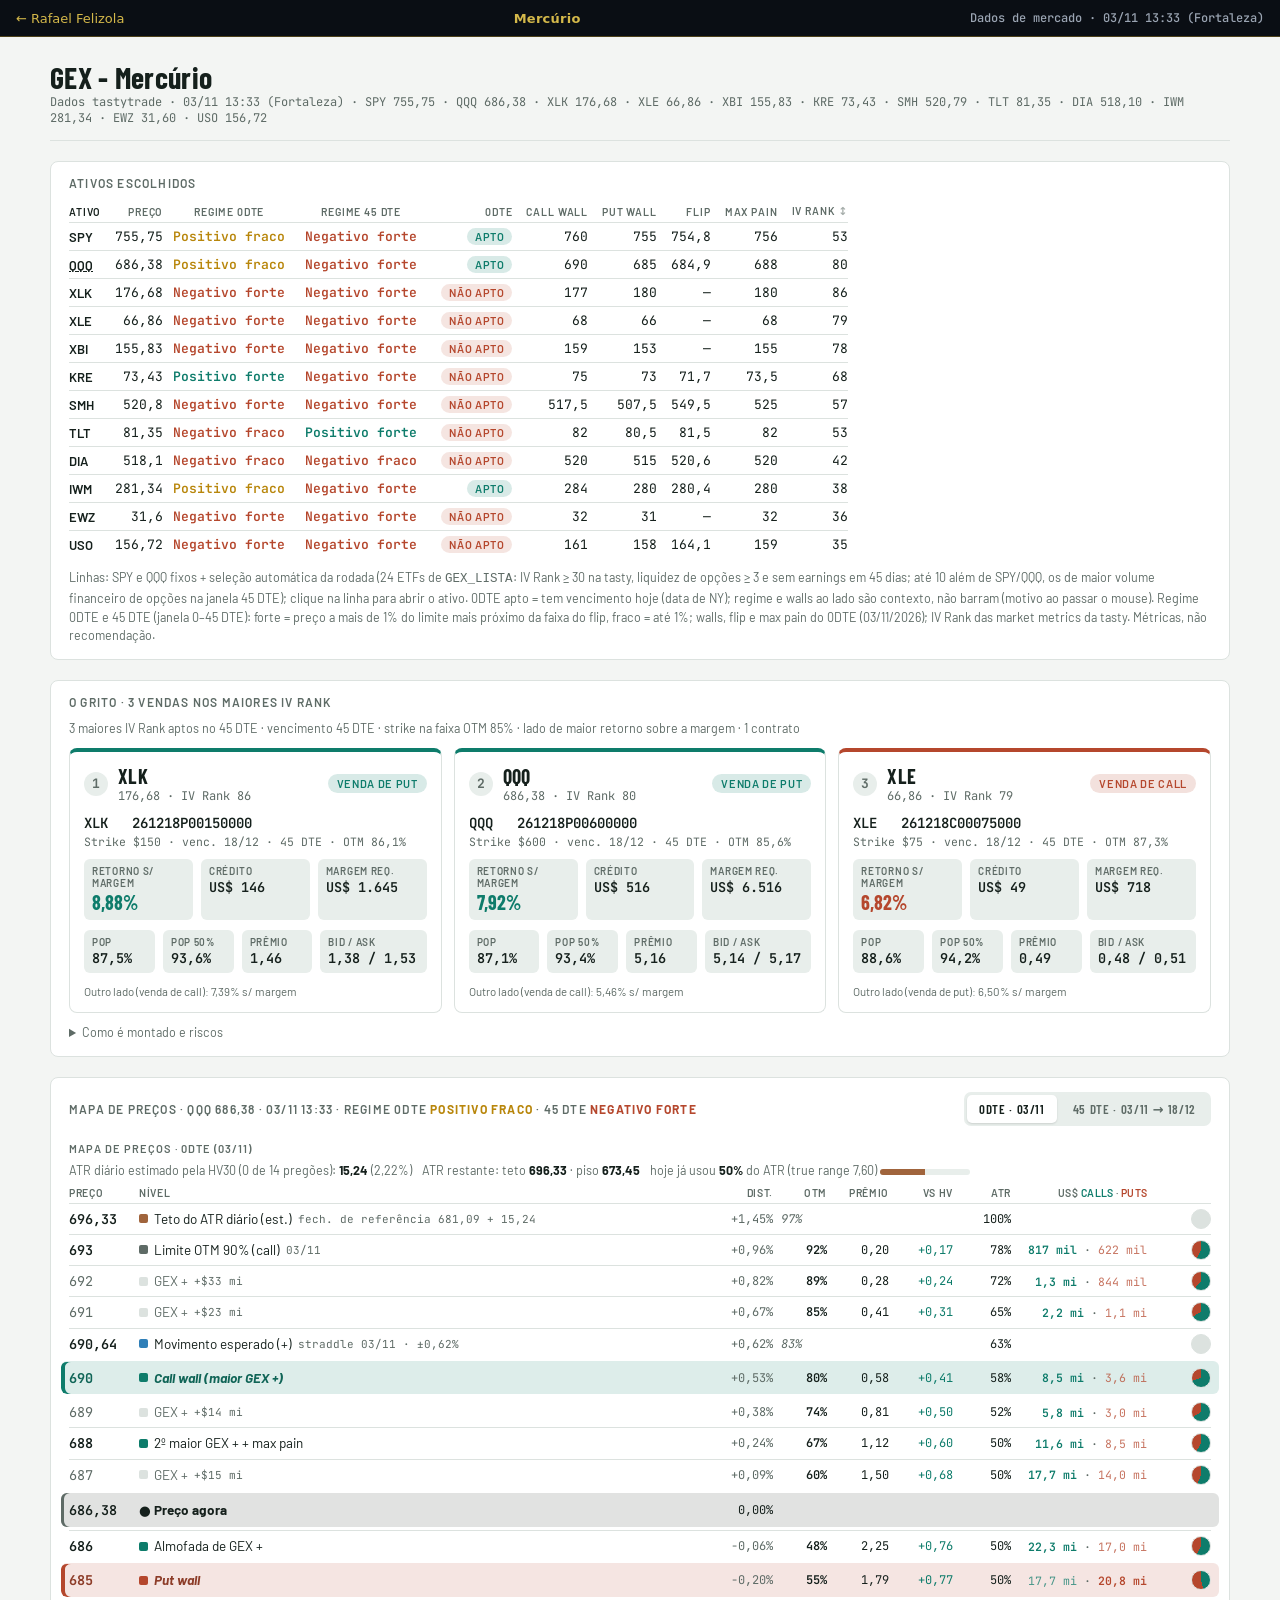
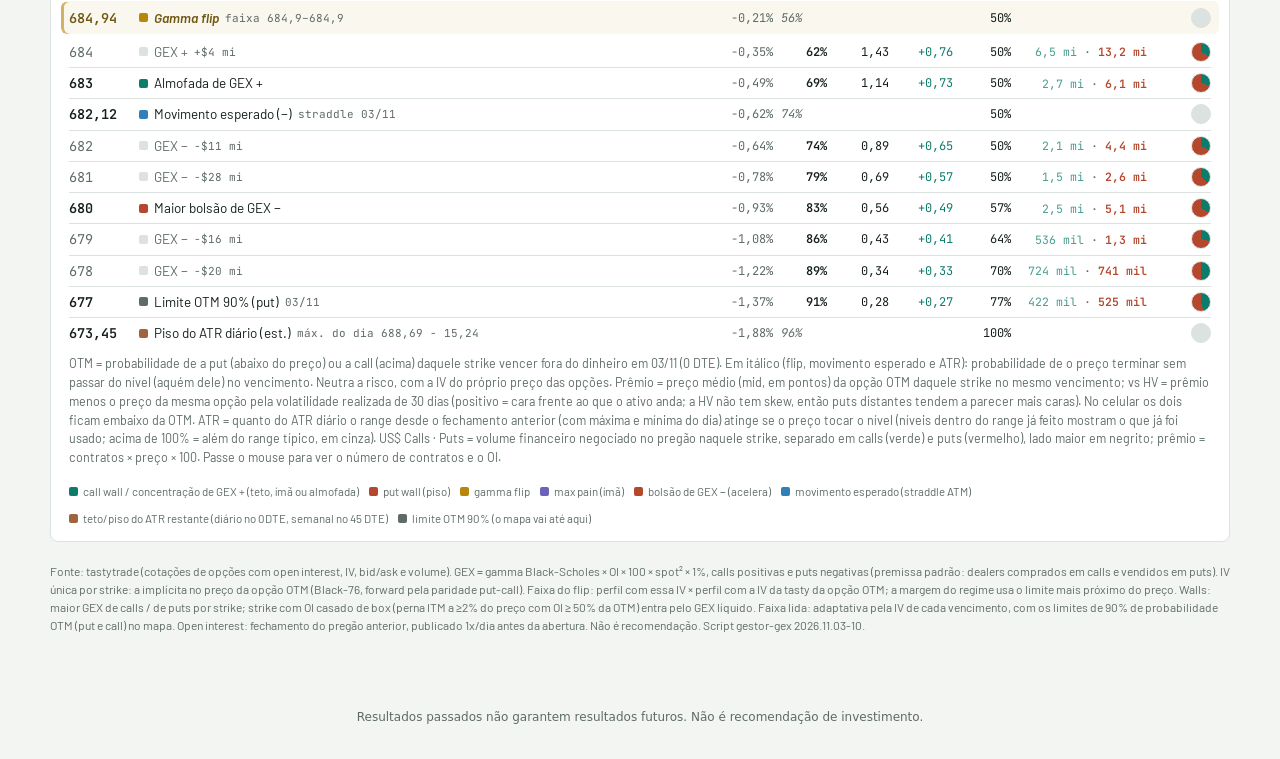
==== commit eef72b09: "GEX: rodada 2026-11-03 13:33 · versão 2026.11.03-10 · 2026-11-03T16:33:21Z (publicar_gex.ps1)" ====
--- a/gex/index.html
+++ b/gex/index.html
@@ -223,7 +223,8 @@
 .esc .ap{display:inline-block;font:600 11px var(--sans);letter-spacing:.06em;text-transform:uppercase;padding:2px 8px;border-radius:99px;white-space:nowrap}
 .esc .ap.sim{background:color-mix(in srgb,var(--pos) 16%,transparent);color:var(--pos)}.esc .ap.nao{background:color-mix(in srgb,var(--neg) 14%,transparent);color:var(--neg)}
 .trd td.mt,.trd th.mt{text-align:left;font:12.5px var(--sans);color:var(--muted)}.trd td.mt b{color:var(--ink);font-weight:600}.trd td.mt .av{color:var(--flip)}
-.esc td.rg{text-align:left;padding-left:14px;font-weight:600}.esc td.rg.pos{color:var(--pos)}.esc td.rg.neg{color:var(--neg)}.esc td.rg.warn{color:var(--flip)}
+.mrg b{font-weight:700;white-space:nowrap}.rhead h2{min-width:0;overflow-wrap:anywhere}.mrg b.pos{color:var(--pos)}.mrg b.neg{color:var(--neg)}.mrg b.warn{color:var(--flip)}   /* 2026.11.03-10 */
+.esc td.rg,.esc th.rgh{text-align:center;padding-left:10px;padding-right:10px;white-space:nowrap}.esc td.rg{font-weight:600}   /* 2026.11.03-7: colunas de regime centralizadas */.esc td.rg.pos{color:var(--pos)}.esc td.rg.neg{color:var(--neg)}.esc td.rg.warn{color:var(--flip)}
 .atualizar{font:600 14px var(--cond);letter-spacing:.06em;height:var(--ctl-h);padding:0 18px;border:1px solid var(--ink);background:var(--ink);color:var(--bg);border-radius:6px;cursor:pointer;text-decoration:none;display:inline-flex;align-items:center;gap:8px}   /* 2026.10.27-2: botão Atualizar (só no PC) */
 .atualizar:focus-visible{outline:2px solid var(--pos);outline-offset:2px}
 .atu-box{display:flex;flex-direction:column;align-items:flex-end;gap:4px}
@@ -278,7 +279,7 @@
 </div>
 
 <script>
-const D={"SPY": {"spot": 752.76, "regime": {"tone": "neg", "label": "GAMMA NEGATIVO", "why": "0DTE (03/11): GEX −$0,32 bi por 1%; preço 0,14% abaixo da faixa do flip (753,8–753,9).", "act": "Movimentos tendem a acelerar (dealers vendem na queda e compram na alta). Recuperar 753,9 devolve o gamma positivo. Piso: put wall 755."}, "lv0": [[761, "res", "3º maior GEX +", "", {"otm": 93, "k": "call", "pr": 0.17, "pb": 0.15, "pa": 0.18, "hv": 0.0, "sb": 0.16, "vf": 32978, "vc": 7937, "vp": 25042, "nc": 481, "np": 29, "oi": 12459, "atr": 103}], [760.78, "atr", "Teto do ATR diário (est.)", "fech. de referência 752,10 + 8,68", {"otm": 93, "k": "nível", "atr": 100}], [760, "res", "2º maior GEX + · limite OTM 90%", "", {"otm": 90, "k": "call", "pr": 0.27, "pb": 0.25, "pa": 0.29, "hv": 0.0, "sb": 0.27, "vf": 129997, "vc": 100737, "vp": 29260, "nc": 3731, "np": 38, "oi": 16675, "atr": 91}], [759, "grid", "GEX +", "+$61 mi", {"otm": 87, "k": "call", "pr": 0.38, "pb": 0.36, "pa": 0.39, "hv": 0.0, "sb": 0.37, "vf": 136554, "vc": 40462, "vp": 96092, "nc": 1079, "np": 141, "oi": 12329, "atr": 79}], [758, "grid", "GEX +", "+$28 mi", {"otm": 83, "k": "call", "pr": 0.53, "pb": 0.5, "pa": 0.55, "hv": 0.01, "sb": 0.51, "vf": 187669, "vc": 97598, "vp": 90072, "nc": 1859, "np": 151, "oi": 8718, "atr": 68}], [757.46, "em", "Movimento esperado (+)", "straddle 03/11 · ±0,62%", {"otm": 80, "k": "nível", "atr": 62}], [757, "res", "GEX +", "", {"otm": 78, "k": "call", "pr": 0.72, "pb": 0.7, "pa": 0.75, "hv": 0.03, "sb": 0.69, "vf": 145024, "vc": 125932, "vp": 19092, "nc": 1737, "np": 37, "oi": 8598, "atr": 56}], [756, "mag", "Max pain", "", {"otm": 73, "k": "call", "pr": 0.96, "pb": 0.92, "pa": 1.01, "hv": 0.09, "sb": 0.88, "vf": 90667, "vc": 75656, "vp": 15011, "nc": 784, "np": 34, "oi": 9748, "atr": 45}], [755, "sup", "Put wall", "", {"otm": 67, "k": "call", "pr": 1.28, "pb": 1.26, "pa": 1.3, "hv": 0.2, "sb": 1.08, "vf": 391542, "vc": 324864, "vp": 66678, "nc": 2538, "np": 179, "oi": 10495, "atr": 33}], [754, "grid", "GEX −", "−$41 mi", {"otm": 60, "k": "call", "pr": 1.66, "pb": 1.63, "pa": 1.68, "hv": 0.42, "sb": 1.24, "vf": 764652, "vc": 454463, "vp": 310190, "nc": 2746, "np": 999, "oi": 7688, "atr": 22}], [753.81, "flip", "Gamma flip", "faixa 753,8–753,9", {"otm": 59, "k": "nível", "atr": 20}], [753, "grid", "GEX −", "−$2 mi", {"otm": 53, "k": "call", "pr": 2.13, "pb": 2.1, "pa": 2.16, "hv": 0.77, "sb": 1.36, "vf": 948249, "vc": 482445, "vp": 465804, "nc": 2265, "np": 1816, "oi": 7762, "atr": 10}], [752, "grid", "GEX −", "−$18 mi", {"otm": 54, "k": "put", "pr": 2.09, "pb": 2.04, "pa": 2.14, "hv": 0.71, "sb": 1.38, "vf": 600188, "vc": 352314, "vp": 247874, "nc": 1332, "np": 1186, "oi": 6185, "atr": 1}], [751, "grid", "GEX −", "−$103 mi", {"otm": 60, "k": "put", "pr": 1.68, "pb": 1.65, "pa": 1.71, "hv": 0.38, "sb": 1.3, "vf": 375219, "vc": 101043, "vp": 274176, "nc": 309, "np": 1632, "oi": 5244, "atr": 13}], [750, "res", "Call wall (maior GEX +)", "", {"otm": 66, "k": "put", "pr": 1.34, "pb": 1.33, "pa": 1.36, "hv": 0.18, "sb": 1.16, "vf": 303044, "vc": 25839, "vp": 277204, "nc": 66, "np": 2061, "oi": 16750, "atr": 24}], [749, "grid", "GEX −", "−$88 mi", {"otm": 72, "k": "put", "pr": 1.06, "pb": 1.04, "pa": 1.08, "hv": 0.08, "sb": 0.98, "vf": 92549, "vc": 24921, "vp": 67628, "nc": 54, "np": 638, "oi": 3427, "atr": 36}], [748.06, "em", "Movimento esperado (−)", "straddle 03/11", {"otm": 76, "k": "nível", "atr": 47}], [748, "grid", "GEX −", "−$123 mi", {"otm": 77, "k": "put", "pr": 0.84, "pb": 0.83, "pa": 0.85, "hv": 0.03, "sb": 0.81, "vf": 67812, "vc": 20520, "vp": 47292, "nc": 38, "np": 563, "oi": 5390, "atr": 47}], [747, "grid", "GEX −", "−$62 mi", {"otm": 81, "k": "put", "pr": 0.67, "pb": 0.65, "pa": 0.69, "hv": 0.01, "sb": 0.66, "vf": 37874, "vc": 622, "vp": 37252, "nc": 1, "np": 556, "oi": 2982, "atr": 59}], [746, "grid", "GEX −", "−$87 mi", {"otm": 85, "k": "put", "pr": 0.51, "pb": 0.48, "pa": 0.53, "hv": 0.0, "sb": 0.5, "vf": 312748, "vc": 283306, "vp": 29442, "nc": 401, "np": 583, "oi": 4640, "atr": 70}], [745, "risk", "Maior bolsão de GEX −", "", {"otm": 88, "k": "put", "pr": 0.39, "pb": 0.36, "pa": 0.42, "hv": 0.0, "sb": 0.39, "vf": 48564, "vc": 2388, "vp": 46176, "nc": 3, "np": 1184, "oi": 8458, "atr": 82}], [744, "otm", "Limite OTM 90% (put)", "03/11", {"otm": 90, "k": "put", "pr": 0.3, "pb": 0.28, "pa": 0.33, "hv": 0.0, "sb": 0.3, "vf": 29833, "vc": 1773, "vp": 28060, "nc": 2, "np": 920, "oi": 4869, "atr": 93}], [743.42, "atr", "Piso do ATR diário (est.)", "fech. de referência 752,10 − 8,68", {"otm": 91, "k": "nível", "atr": 100}]], "scen": [{"tone": "pos", "if": "Acima de 753,9", "then": "0DTE em gamma positivo: preço tende a oscilar entre 755 e 750; níveis acima: 757, 760, 761."}, {"tone": "neg", "if": "Abaixo de 753,8", "then": "0DTE vira gamma negativo: movimentos aceleram. Níveis abaixo: 745."}], "d0lab": "03/11", "ts0": "03/11 11:04", "otm0": {"exp": "03/11", "dte": 0, "put75": 744, "call75": 760}, "volf0": {"total": 15259534, "vol_oi": 0.17}, "sinal0": {"cls": "neg", "cen": [{"h": "Padrão", "total": -0.32, "flip": 753.81, "reg": "NEGATIVO", "muda": false}, {"h": "25% das puts vendidas por clientes", "total": 0.96, "flip": 748.89, "reg": "FRÁGIL", "muda": true}, {"h": "25% das calls compradas por clientes", "total": -1.45, "flip": 759.94, "reg": "NEGATIVO", "muda": false}], "vira_puts": 6, "vira_calls": null, "nivel": "DEPENDE DA HIPÓTESE", "robusto": false}, "atr0": {"atr": 8.68, "pct": 1.15, "fonte": "estimado", "n": 0, "pc": 752.1, "lo": 743.42, "hi": 760.78, "tr": null, "usado": null, "rest": {"excedido": false, "teto": 760.78, "piso": 743.42, "lo_ref": 752.1, "hi_ref": 752.1}}, "venda0": {"exp": "03/11", "dte": 0, "call_wall": 750, "put_wall": 755, "call": [{"faixa": 80, "strike": 758, "otm": 83.0, "pr": 0.53, "pb": 0.5, "pa": 0.55, "spread_pct": 9.5, "dist_pct": 0.7, "parede": false, "margem": 14584, "opcao": "SPY   261103C00758000", "pop": 85.2, "p50": 92.0}, {"faixa": 85, "strike": 759, "otm": 87.0, "pr": 0.38, "pb": 0.36, "pa": 0.39, "spread_pct": 8.0, "dist_pct": 0.83, "parede": false, "margem": 14469, "opcao": "SPY   261103C00759000", "pop": 88.3, "p50": 93.8}, {"faixa": 90, "strike": 760, "otm": 90.2, "pr": 0.27, "pb": 0.25, "pa": 0.29, "spread_pct": 14.8, "dist_pct": 0.96, "parede": false, "margem": 14358, "opcao": "SPY   261103C00760000", "pop": 91.0, "p50": 95.7}], "put": [{"faixa": 80, "strike": 747, "otm": 80.8, "pr": 0.67, "pb": 0.65, "pa": 0.69, "spread_pct": 6.0, "dist_pct": -0.77, "parede": false, "margem": 14546, "opcao": "SPY   261103P00747000", "pop": 83.5, "p50": 90.9}, {"faixa": 85, "strike": 745, "otm": 87.7, "pr": 0.39, "pb": 0.36, "pa": 0.42, "spread_pct": 15.4, "dist_pct": -1.03, "parede": false, "margem": 14318, "opcao": "SPY   261103P00745000", "pop": 88.9, "p50": 94.2}, {"faixa": 90, "strike": 744, "otm": 90.1, "pr": 0.3, "pb": 0.28, "pa": 0.33, "spread_pct": 16.4, "dist_pct": -1.16, "parede": false, "margem": 14210, "opcao": "SPY   261103P00744000", "pop": 90.9, "p50": 95.7}]}, "vol": {"ivx": 20.69, "ivx5": 3.99, "ivr": 57, "ivp": 65, "hv30": 11.47, "hv60": 10.77, "hv90": 10.63, "vrp": 9.22, "ivhv": 1.8, "p7": {"exp": "10/11", "dte": 7.3, "iv": 21.69}, "p30": {"exp": "04/12", "dte": 31.3, "iv": 20.8}, "p45": {"exp": "18/12", "dte": 45.3, "iv": 21.96}, "slope": -0.9, "forma": "Plana", "sk0": {"exp": "03/11", "put": 29.5, "call": 27.0, "atm": 27.7, "kp": 748, "kc": 756, "skew": 2.5, "dn": 1.8}, "sk30": {"exp": "04/12", "put": 20.5, "call": 14.2, "atm": 16.7, "kp": 725, "kc": 777, "skew": 6.4, "dn": 3.8}, "em": {"impl": 1.76, "real": 0.72, "x": 2.43}, "vix": {"v": 20.95, "prev": 21.15}, "upd": "2026-11-02T20:55:22.553Z"}, "qa": {"oi": "02/11", "avisos": ["931 contratos (31%) com OI zero"], "info": ["pré-abertura: spot 752,76 0,03% acima do fechamento implícito nas opções (752,56); IVs ainda de ontem"]}, "fri": "06/11", "regime45": {"tone": "neg", "label": "GAMMA NEGATIVO", "why": "Janela 0–45 DTE (03/11 → 18/12): GEX −$12,03 bi por 1%; preço 1,84% abaixo da faixa do flip (766,6–766,8).", "act": "Movimentos tendem a acelerar (dealers vendem na queda e compram na alta). Recuperar 766,8 devolve o gamma positivo. Piso: put wall 740."}, "lv45": [[801, "otm", "Limite OTM 90% (call)", "18/12 · 45d", {"otm": 90, "k": "call", "pr": 1.74, "pb": 1.64, "pa": 1.84, "hv": 1.02, "sb": 0.72, "vf": 116086, "vc": 116086, "vp": 0, "nc": 1371, "np": 0, "oi": 10175, "atr": 252}], [790, "res", "GEX +", "18/12 · 45d · 42%", {"otm": 83, "k": "call", "pr": 3.45, "pb": 3.36, "pa": 3.54, "hv": 2.09, "sb": 1.36, "vf": 2135359, "vc": 601002, "vp": 1534356, "nc": 17736, "np": 406, "oi": 89179, "atr": 195}], [785, "res", "3º maior GEX +", "18/12 · 45d · 67%", {"otm": 79, "k": "call", "pr": 4.63, "pb": 4.54, "pa": 4.72, "hv": 2.82, "sb": 1.81, "vf": 3411452, "vc": 467518, "vp": 2943934, "nc": 7955, "np": 881, "oi": 95727, "atr": 170}], [780, "res", "2º maior GEX +", "18/12 · 45d · 34%", {"otm": 75, "k": "call", "pr": 6.04, "pb": 5.94, "pa": 6.15, "hv": 3.75, "sb": 2.3, "vf": 2589052, "vc": 373379, "vp": 2215673, "nc": 1114, "np": 780, "oi": 155231, "atr": 144}], [775, "res", "GEX +", "18/12 · 45d · 28%", {"otm": 70, "k": "call", "pr": 7.78, "pb": 7.64, "pa": 7.92, "hv": 4.9, "sb": 2.88, "vf": 6569900, "vc": 3027650, "vp": 3542250, "nc": 17280, "np": 1527, "oi": 105690, "atr": 118}], [771.51, "atr", "Teto do ATR semanal (est.)", "fech. de referência 752,10 + 19,41", {"otm": 91, "k": "nível", "atr": 100}], [770, "res", "GEX + · box (OI casado)", "18/12 · 45d · 32%", {"otm": 65, "k": "call", "pr": 9.9, "pb": 9.77, "pa": 10.04, "hv": 6.3, "sb": 3.6, "vf": 12194226, "vc": 1805962, "vp": 10388264, "nc": 4878, "np": 5372, "oi": 169334, "atr": 92}], [768, "mag", "Max pain", "20/11 · 17d", {"otm": 63, "k": "call", "pr": 10.83, "pb": 10.68, "pa": 10.98, "hv": 6.95, "sb": 3.88, "vf": 6030904, "vc": 1366774, "vp": 4664130, "nc": 2293, "np": 2601, "oi": 36718, "atr": 82}], [766.62, "flip", "Gamma flip", "faixa 766,6–766,8", {"otm": 62, "k": "nível", "atr": 75}], [765.74, "em", "Movimento esperado (+)", "até sexta 06/11 · ±1,72%", {"otm": 81, "k": "nível", "atr": 70}], [750, "res", "Call wall (maior GEX +) + bolsão de gex −", "06/11 · 3d · 40%", {"otm": 53, "k": "put", "pr": 15.75, "pb": 15.61, "pa": 15.89, "hv": 9.59, "sb": 6.16, "vf": 5730880, "vc": 1989214, "vp": 3741666, "nc": 1617, "np": 6733, "oi": 269059, "atr": 11}], [745, "risk", "Maior bolsão de GEX −", "13/11 · 10d · 46%", {"otm": 57, "k": "put", "pr": 14.03, "pb": 13.92, "pa": 14.13, "hv": 7.57, "sb": 6.45, "vf": 2468877, "vc": 1815716, "vp": 653160, "nc": 1188, "np": 2066, "oi": 175668, "atr": 37}], [740, "sup", "Put wall", "20/11 · 17d · 38%", {"otm": 61, "k": "put", "pr": 12.56, "pb": 12.44, "pa": 12.68, "hv": 5.86, "sb": 6.7, "vf": 5314774, "vc": 4614074, "vp": 700699, "nc": 2233, "np": 2390, "oi": 308202, "atr": 62}], [739.78, "em", "Movimento esperado (−)", "até sexta 06/11", {"otm": 77, "k": "nível", "atr": 63}], [735, "risk", "Bolsão de GEX −", "18/12 · 45d · 35%", {"otm": 65, "k": "put", "pr": 11.3, "pb": 11.21, "pa": 11.4, "hv": 4.45, "sb": 6.85, "vf": 10545421, "vc": 1323770, "vp": 9221651, "nc": 572, "np": 14630, "oi": 163523, "atr": 88}], [732.69, "atr", "Piso do ATR semanal (est.)", "fech. de referência 752,10 − 19,41", {"otm": 86, "k": "nível", "atr": 100}], [730, "risk", "Bolsão de GEX −", "13/11 · 10d · 31%", {"otm": 68, "k": "put", "pr": 10.15, "pb": 10.05, "pa": 10.25, "hv": 3.31, "sb": 6.84, "vf": 15454076, "vc": 11900930, "vp": 3553147, "nc": 4056, "np": 5026, "oi": 277408, "atr": 114}], [660, "otm", "Limite OTM 90% (put)", "18/12 · 45d", {"otm": 90, "k": "put", "pr": 2.92, "pb": 2.84, "pa": 3.0, "hv": 0.0, "sb": 2.92, "vf": 2522792, "vc": 1875357, "vp": 647434, "nc": 198, "np": 2502, "oi": 47181, "atr": 474}]], "scen45": [{"tone": "pos", "if": "Acima de 766,8", "then": "Janela em gamma positivo: preço tende a oscilar entre 740 e 750; níveis acima: 770, 775, 780."}, {"tone": "neg", "if": "Abaixo de 766,6", "then": "Janela vira gamma negativo: movimentos aceleram. Níveis abaixo: 745 (13/11), 740 (20/11), 735 (18/12)."}], "tiles45": [{"h": "Janela 03/11 → 18/12", "tone": "neg", "v": "Negativo", "s": "−$12,03 bi por 1%", "d": "17 vencimentos somados. Flip 766,6–766,8."}, {"h": "Peso por vencimento", "tone": "neg", "v": "Distribuído", "s": "20/11 −$5,28 bi · 06/11 −$1,95 bi", "d": "Depois de sexta (06/11) sobra −$7,85 bi (65% do atual)."}, {"h": "Margem até o flip", "tone": "neg", "v": "Abaixo do flip", "s": "1,84–1,86%", "d": "Janela vira gamma negativo abaixo de 766,6."}, {"h": "Movimento esperado · até sexta (06/11)", "tone": "neg", "v": "Passa das duas walls", "s": "±12,98 (±1,72%) → 739,8–765,7", "d": "Straddle ATM 753 de 06/11. Walls: put 740 / call 750."}], "semana": [{"exp": "03/11", "sai": "−$0,32 bi", "sai_v": -0.32, "depois": "−$11,71 bi", "depois_v": -11.71, "flip": "770,0–770,0", "reg": "NEGATIVO"}, {"exp": "04/11", "sai": "−$1,80 bi", "sai_v": -1.8, "depois": "−$9,91 bi", "depois_v": -9.91, "flip": "770,8–770,9", "reg": "NEGATIVO"}, {"exp": "05/11", "sai": "−$0,11 bi", "sai_v": -0.11, "depois": "−$9,80 bi", "depois_v": -9.8, "flip": "771,7–771,8", "reg": "NEGATIVO"}, {"exp": "06/11", "sai": "−$1,95 bi", "sai_v": -1.95, "depois": "−$7,85 bi", "depois_v": -7.85, "flip": "772,6–772,7", "reg": "NEGATIVO"}], "w45lab": "03/11 → 18/12", "ts45": "03/11 11:04", "otm45": {"exp": "18/12", "dte": 45, "put75": 660, "call75": 801, "curto": "06/11"}, "volf45": {"total": 346510041, "vol_oi": 0.1}, "sinal45": {"cls": "neg", "cen": [{"h": "Padrão", "total": -12.03, "flip": 766.76, "reg": "NEGATIVO", "muda": false}, {"h": "25% das puts vendidas por clientes", "total": -0.74, "flip": 753.76, "reg": "NEGATIVO", "muda": false}, {"h": "25% das calls compradas por clientes", "total": -17.3, "flip": 787.3, "reg": "NEGATIVO", "muda": false}], "vira_puts": 27, "vira_calls": null, "nivel": "MODERADO", "robusto": false}, "atrw": {"atr": 19.41, "pct": 2.58, "fonte": "estimado", "n": 0, "pc": 752.1, "rest": {"excedido": false, "teto": 771.51, "piso": 732.69, "lo_ref": 752.1, "hi_ref": 752.1}, "centro": "fechamento anterior", "lo": 732.69, "hi": 771.51, "h": null, "l": null, "tr": null, "usado": null}, "venda45": {"exp": "18/12", "dte": 45, "call_wall": 750, "put_wall": 740, "call": [{"faixa": 80, "strike": 787, "otm": 80.7, "pr": 4.15, "pb": 4.03, "pa": 4.27, "spread_pct": 5.8, "dist_pct": 4.55, "parede": false, "margem": 12046, "opcao": "SPY   261218C00787000", "pop": 83.5, "p50": 91.5}, {"faixa": 85, "strike": 793, "otm": 85.4, "pr": 2.87, "pb": 2.77, "pa": 2.96, "spread_pct": 6.6, "dist_pct": 5.35, "parede": false, "margem": 11318, "opcao": "SPY   261218C00793000", "pop": 87.1, "p50": 93.5}, {"faixa": 90, "strike": 801, "otm": 90.2, "pr": 1.74, "pb": 1.64, "pa": 1.84, "spread_pct": 11.5, "dist_pct": 6.41, "parede": false, "margem": 10405, "opcao": "SPY   261218C00801000", "pop": 91.0, "p50": 95.6}], "put": [{"faixa": 80, "strike": 703, "otm": 80.3, "pr": 5.93, "pb": 5.85, "pa": 6.02, "spread_pct": 2.9, "dist_pct": -6.61, "parede": false, "margem": 10673, "opcao": "SPY   261218P00703000", "pop": 83.1, "p50": 91.5}, {"faixa": 85, "strike": 685, "otm": 85.5, "pr": 4.33, "pb": 4.25, "pa": 4.4, "spread_pct": 3.5, "dist_pct": -9.0, "parede": false, "margem": 8712, "opcao": "SPY   261218P00685000", "pop": 87.1, "p50": 93.3}, {"faixa": 90, "strike": 660, "otm": 90.2, "pr": 2.92, "pb": 2.84, "pa": 3.0, "spread_pct": 5.5, "dist_pct": -12.32, "parede": false, "margem": 6892, "opcao": "SPY   261218P00660000", "pop": 91.0, "p50": 95.5}]}, "tiles": [{"h": "0DTE · 03/11", "tone": "neg", "v": "Negativo", "s": "−$0,32 bi por 1%", "d": "Call wall 750, put wall 755. Flip 753,8–753,9."}, {"h": "Janela 0–45 DTE", "tone": "neg", "v": "Negativo", "s": "−$12,03 bi por 1%", "d": "Flip 766,6–766,8. Detalhes na aba 45 DTE."}, {"h": "Margem até o flip (0DTE)", "tone": "neg", "v": "Abaixo do flip", "s": "0,14–0,15%", "d": "Corte do regime: 1% de folga até o limite mais próximo da faixa."}, {"h": "Movimento esperado · 0DTE (03/11)", "tone": "neg", "v": "Passa das duas walls", "s": "±4,70 (±0,62%) → 748,1–757,5", "d": "Straddle ATM 753 de 03/11. Walls: put 755 / call 750."}], "cards": [{"t": "0DTE", "tv": -0.32, "exp": "03/11/2026", "regime": "neg", "net": "−$0,32 bi", "cw": 750, "pw": 755, "flip": 753.81, "flip2": 753.88, "flipTxt": "753,8–753,9", "mp": 756, "mpl": "Max pain 03/11", "stats": [["GEX total (US$ por 1% de movimento)", "−$0,32 bi"], ["GEX de calls na call wall", "+$333 mi"], ["GEX de puts na put wall", "−$249 mi"], ["Contratos lidos", "90"]], "em": [748.06, 757.46]}, {"t": "Janela 0–45 DTE", "tv": -12.03, "exp": "03/11 → 18/12 · 17 vencimentos", "regime": "neg", "net": "−$12,03 bi", "cw": 750, "pw": 740, "flip": 766.62, "flip2": 766.76, "flipTxt": "766,6–766,8", "mp": 768, "mpl": "Max pain 20/11", "stats": [["GEX total (US$ por 1% de movimento)", "−$12,03 bi"], ["GEX de calls na call wall", "+$713 mi"], ["GEX de puts na put wall", "−$2.130 mi"], ["Contratos lidos", "3010"]], "em": [739.78, 765.74]}]}, "QQQ": {"spot": 685.23, "regime": {"tone": "warn", "label": "GAMMA POSITIVO · FRÁGIL", "why": "0DTE (03/11): GEX +$0,03 bi por 1%, mas o preço está só 0,05%–0,06% acima da faixa do flip (684,8–684,9).", "act": "Esperar reversão à média entre a put wall 680 e a call wall 690. Abaixo de 684,8 o 0DTE vira gamma negativo: movimentos passam a acelerar."}, "lv0": [[700, "res", "GEX +", "", {"otm": 96, "k": "call", "pr": 0.14, "pb": 0.13, "pa": 0.15, "hv": 0.0, "sb": 0.14, "vf": 12639602, "vc": 12572, "vp": 12627030, "nc": 898, "np": 8449, "oi": 9636, "atr": 123}], [696.47, "atr", "Teto do ATR diário (est.)", "fech. de referência 681,09 + 15,38", {"otm": 92, "k": "nível", "atr": 100}], [696, "otm", "Limite OTM 90% (call)", "03/11", {"otm": 91, "k": "call", "pr": 0.38, "pb": 0.36, "pa": 0.39, "hv": 0.01, "sb": 0.37, "vf": 8265132, "vc": 7912, "vp": 8257220, "nc": 211, "np": 7240, "oi": 2520, "atr": 97}], [695, "grid", "GEX +", "+$18 mi", {"otm": 89, "k": "call", "pr": 0.47, "pb": 0.46, "pa": 0.49, "hv": 0.01, "sb": 0.46, "vf": 50504, "vc": 38855, "vp": 11649, "nc": 818, "np": 11, "oi": 6280, "atr": 90}], [694, "grid", "GEX +", "+$16 mi", {"otm": 86, "k": "call", "pr": 0.6, "pb": 0.58, "pa": 0.62, "hv": 0.03, "sb": 0.57, "vf": 20950, "vc": 19980, "vp": 970, "nc": 333, "np": 1, "oi": 4131, "atr": 84}], [693, "grid", "GEX +", "+$11 mi", {"otm": 83, "k": "call", "pr": 0.76, "pb": 0.74, "pa": 0.78, "hv": 0.05, "sb": 0.71, "vf": 43632, "vc": 33820, "vp": 9812, "nc": 445, "np": 11, "oi": 3782, "atr": 77}], [692.28, "em", "Movimento esperado (+)", "straddle 03/11 · ±1,03%", {"otm": 81, "k": "nível", "atr": 73}], [692, "grid", "GEX +", "+$26 mi", {"otm": 80, "k": "call", "pr": 0.94, "pb": 0.92, "pa": 0.97, "hv": 0.09, "sb": 0.86, "vf": 73430, "vc": 71820, "vp": 1610, "nc": 760, "np": 2, "oi": 4131, "atr": 71}], [691, "grid", "GEX +", "+$16 mi", {"otm": 77, "k": "call", "pr": 1.18, "pb": 1.15, "pa": 1.2, "hv": 0.15, "sb": 1.02, "vf": 38211, "vc": 37482, "vp": 728, "nc": 319, "np": 1, "oi": 2734, "atr": 64}], [690, "res", "Call wall (maior GEX +)", "", {"otm": 73, "k": "call", "pr": 1.44, "pb": 1.41, "pa": 1.47, "hv": 0.25, "sb": 1.19, "vf": 314341, "vc": 305136, "vp": 9205, "nc": 2119, "np": 14, "oi": 11795, "atr": 58}], [689, "grid", "GEX +", "+$8 mi", {"otm": 69, "k": "call", "pr": 1.75, "pb": 1.72, "pa": 1.78, "hv": 0.39, "sb": 1.36, "vf": 43634, "vc": 27825, "vp": 15808, "nc": 159, "np": 27, "oi": 3728, "atr": 51}], [688, "res", "2º maior GEX + + max pain", "", {"otm": 64, "k": "call", "pr": 2.12, "pb": 2.09, "pa": 2.14, "hv": 0.59, "sb": 1.53, "vf": 149020, "vc": 132822, "vp": 16198, "nc": 628, "np": 31, "oi": 5674, "atr": 45}], [687, "grid", "GEX +", "+$9 mi", {"otm": 60, "k": "call", "pr": 2.52, "pb": 2.5, "pa": 2.55, "hv": 0.86, "sb": 1.67, "vf": 619824, "vc": 465610, "vp": 154214, "nc": 1844, "np": 332, "oi": 2542, "atr": 38}], [686, "grid", "GEX +", "+$28 mi", {"otm": 55, "k": "call", "pr": 2.96, "pb": 2.93, "pa": 2.99, "hv": 1.21, "sb": 1.75, "vf": 351529, "vc": 215488, "vp": 136041, "nc": 728, "np": 331, "oi": 4018, "atr": 32}], [685, "risk", "Maior bolsão de GEX −", "", {"otm": 49, "k": "put", "pr": 3.6, "pb": 3.56, "pa": 3.63, "hv": 1.79, "sb": 1.81, "vf": 1118490, "vc": 547963, "vp": 570526, "nc": 1586, "np": 1587, "oi": 8575, "atr": 25}], [684.87, "flip", "Gamma flip", "faixa 684,8–684,9", {"otm": 50, "k": "nível", "atr": 25}], [684, "grid", "GEX +", "+$2 mi", {"otm": 54, "k": "put", "pr": 3.15, "pb": 3.11, "pa": 3.19, "hv": 1.32, "sb": 1.83, "vf": 407455, "vc": 307600, "vp": 99855, "nc": 769, "np": 317, "oi": 4576, "atr": 19}], [683, "res", "Almofada de GEX +", "", {"otm": 58, "k": "put", "pr": 2.75, "pb": 2.71, "pa": 2.79, "hv": 0.94, "sb": 1.81, "vf": 563059, "vc": 218484, "vp": 344575, "nc": 476, "np": 1253, "oi": 6424, "atr": 12}], [682, "grid", "GEX −", "−$9 mi", {"otm": 62, "k": "put", "pr": 2.37, "pb": 2.34, "pa": 2.4, "hv": 0.65, "sb": 1.72, "vf": 215156, "vc": 74378, "vp": 140778, "nc": 141, "np": 594, "oi": 3719, "atr": 6}], [681, "grid", "GEX −", "−$24 mi", {"otm": 66, "k": "put", "pr": 2.06, "pb": 2.02, "pa": 2.09, "hv": 0.43, "sb": 1.63, "vf": 140651, "vc": 30914, "vp": 109737, "nc": 52, "np": 534, "oi": 3008, "atr": 1}], [680, "sup", "Put wall", "", {"otm": 70, "k": "put", "pr": 1.76, "pb": 1.73, "pa": 1.8, "hv": 0.27, "sb": 1.49, "vf": 144004, "vc": 14630, "vp": 129374, "nc": 22, "np": 733, "oi": 13622, "atr": 7}], [679, "grid", "GEX −", "−$17 mi", {"otm": 73, "k": "put", "pr": 1.51, "pb": 1.49, "pa": 1.53, "hv": 0.17, "sb": 1.34, "vf": 38627, "vc": 1481, "vp": 37146, "nc": 2, "np": 246, "oi": 1400, "atr": 14}], [678.18, "em", "Movimento esperado (−)", "straddle 03/11", {"otm": 76, "k": "nível", "atr": 19}], [678, "grid", "GEX −", "−$24 mi", {"otm": 76, "k": "put", "pr": 1.29, "pb": 1.27, "pa": 1.32, "hv": 0.1, "sb": 1.2, "vf": 268422, "vc": 247702, "vp": 20720, "nc": 303, "np": 160, "oi": 1771, "atr": 20}], [677, "grid", "GEX −", "−$18 mi", {"otm": 79, "k": "put", "pr": 1.1, "pb": 1.08, "pa": 1.13, "hv": 0.06, "sb": 1.05, "vf": 59018, "vc": 14376, "vp": 44642, "nc": 16, "np": 404, "oi": 1613, "atr": 27}], [676, "grid", "GEX −", "−$15 mi", {"otm": 82, "k": "put", "pr": 0.94, "pb": 0.92, "pa": 0.97, "hv": 0.03, "sb": 0.92, "vf": 20338, "vc": 2951, "vp": 17388, "nc": 3, "np": 184, "oi": 1457, "atr": 33}], [675, "grid", "GEX −", "−$43 mi", {"otm": 84, "k": "put", "pr": 0.81, "pb": 0.8, "pa": 0.83, "hv": 0.02, "sb": 0.8, "vf": 537612, "vc": 414384, "vp": 123228, "nc": 388, "np": 1512, "oi": 4298, "atr": 40}], [674, "grid", "GEX −", "−$26 mi", {"otm": 86, "k": "put", "pr": 0.69, "pb": 0.66, "pa": 0.71, "hv": 0.01, "sb": 0.68, "vf": 27515, "vc": 3471, "vp": 24044, "nc": 3, "np": 351, "oi": 2806, "atr": 46}], [673, "grid", "Strike", "", {"otm": 88, "k": "put", "pr": 0.58, "pb": 0.56, "pa": 0.6, "hv": 0.0, "sb": 0.58, "vf": 116, "vc": 0, "vp": 116, "nc": 0, "np": 2, "oi": 0, "atr": 53}], [672, "grid", "Strike", "", {"otm": 90, "k": "put", "pr": 0.5, "pb": 0.48, "pa": 0.52, "hv": 0.0, "sb": 0.5, "vf": 500, "vc": 0, "vp": 500, "nc": 0, "np": 10, "oi": 0, "atr": 59}], [671, "otm", "Limite OTM 90% (put)", "03/11", {"otm": 91, "k": "put", "pr": 0.42, "pb": 0.4, "pa": 0.44, "hv": 0.0, "sb": 0.42, "vf": 336, "vc": 0, "vp": 336, "nc": 0, "np": 8, "oi": 0, "atr": 66}], [665.71, "atr", "Piso do ATR diário (est.)", "fech. de referência 681,09 − 15,38", {"otm": 96, "k": "nível", "atr": 100}]], "scen": [{"tone": "pos", "if": "Acima de 684,9", "then": "0DTE em gamma positivo: preço tende a oscilar entre 680 e 690; níveis acima: 688, 690, 700."}, {"tone": "neg", "if": "Abaixo de 684,8", "then": "0DTE vira gamma negativo: movimentos aceleram. Níveis abaixo: 685, 680."}], "d0lab": "03/11", "ts0": "03/11 11:04", "otm0": {"exp": "03/11", "dte": 0, "put75": 671, "call75": 696}, "volf0": {"total": 40940048, "vol_oi": 0.33}, "sinal0": {"cls": "pos", "cen": [{"h": "Padrão", "total": 0.03, "flip": 684.82, "reg": "FRÁGIL", "muda": false}, {"h": "25% das puts vendidas por clientes", "total": 0.54, "flip": 676.23, "reg": "ESTÁVEL", "muda": false}, {"h": "25% das calls compradas por clientes", "total": -0.5, "flip": 696.25, "reg": "NEGATIVO", "muda": true}], "vira_puts": null, "vira_calls": 1, "nivel": "DEPENDE DA HIPÓTESE", "robusto": false}, "atr0": {"atr": 15.38, "pct": 2.24, "fonte": "estimado", "n": 0, "pc": 681.09, "lo": 665.71, "hi": 696.47, "tr": null, "usado": null, "rest": {"excedido": false, "teto": 696.47, "piso": 665.71, "lo_ref": 681.09, "hi_ref": 681.09}}, "venda0": {"exp": "03/11", "dte": 0, "call_wall": 690, "put_wall": 680, "call": [{"faixa": 80, "strike": 692, "otm": 80.2, "pr": 0.94, "pb": 0.92, "pa": 0.97, "spread_pct": 5.3, "dist_pct": 0.99, "parede": false, "margem": 13122, "opcao": "QQQ   261103C00692000", "pop": 83.1, "p50": 90.6}, {"faixa": 85, "strike": 694, "otm": 86.2, "pr": 0.6, "pb": 0.58, "pa": 0.62, "spread_pct": 6.7, "dist_pct": 1.28, "parede": false, "margem": 12888, "opcao": "QQQ   261103C00694000", "pop": 87.7, "p50": 93.5}, {"faixa": 90, "strike": 696, "otm": 90.7, "pr": 0.38, "pb": 0.36, "pa": 0.39, "spread_pct": 8.0, "dist_pct": 1.57, "parede": false, "margem": 12665, "opcao": "QQQ   261103C00696000", "pop": 91.4, "p50": 95.8}], "put": [{"faixa": 80, "strike": 676, "otm": 81.8, "pr": 0.94, "pb": 0.92, "pa": 0.97, "spread_pct": 5.3, "dist_pct": -1.35, "parede": false, "margem": 12876, "opcao": "QQQ   261103P00676000", "pop": 84.3, "p50": 91.5}, {"faixa": 85, "strike": 674, "otm": 86.2, "pr": 0.69, "pb": 0.66, "pa": 0.71, "spread_pct": 7.3, "dist_pct": -1.64, "parede": false, "margem": 12650, "opcao": "QQQ   261103P00674000", "pop": 87.7, "p50": 93.3}, {"faixa": 90, "strike": 671, "otm": 91.0, "pr": 0.42, "pb": 0.4, "pa": 0.44, "spread_pct": 9.5, "dist_pct": -2.08, "parede": false, "margem": 12324, "opcao": "QQQ   261103P00671000", "pop": 91.7, "p50": 95.8}]}, "vol": {"ivx": 29.44, "ivx5": 5.37, "ivr": 82, "ivp": 95, "hv30": 22.33, "hv60": 19.42, "hv90": 18.85, "vrp": 7.11, "ivhv": 1.32, "p7": {"exp": "10/11", "dte": 7.3, "iv": 33.52}, "p30": {"exp": "04/12", "dte": 31.3, "iv": 29.74}, "p45": {"exp": "18/12", "dte": 45.3, "iv": 30.34}, "slope": -3.8, "forma": "Invertida", "sk0": {"exp": "03/11", "put": 48.8, "call": 44.1, "atm": 45.9, "kp": 679, "kc": 691, "skew": 4.7, "dn": 2.9}, "sk30": {"exp": "04/12", "put": 30.5, "call": 23.1, "atm": 26.8, "kp": 650, "kc": 721, "skew": 7.4, "dn": 3.7}, "em": {"impl": 2.89, "real": 1.41, "x": 2.06}, "vix": {"v": 20.95, "prev": 21.15}, "upd": "2026-11-02T20:48:20.257Z"}, "qa": {"oi": "02/11", "avisos": ["859 contratos (33%) com OI zero"], "info": ["pré-abertura: spot 685,23 0,05% acima do fechamento implícito nas opções (684,86); IVs ainda de ontem"]}, "fri": "06/11", "regime45": {"tone": "neg", "label": "GAMMA NEGATIVO", "why": "Janela 0–45 DTE (03/11 → 18/12): GEX −$5,43 bi por 1%; preço 5,23% abaixo da faixa do flip (721,1–721,1).", "act": "Movimentos tendem a acelerar (dealers vendem na queda e compram na alta). Recuperar 721,1 devolve o gamma positivo. Piso: put wall 680."}, "lv45": [[757, "otm", "Limite OTM 90% (call)", "18/12 · 45d", {"otm": 90, "k": "call", "pr": 2.79, "pb": 2.73, "pa": 2.85, "hv": 3.09, "sb": -0.3, "vf": 68176, "vc": 68176, "vp": 0, "nc": 907, "np": 0, "oi": 4800, "atr": 221}], [725, "res", "2º maior GEX +", "18/12 · 45d · 37%", {"otm": 75, "k": "call", "pr": 8.77, "pb": 8.68, "pa": 8.86, "hv": 8.41, "sb": 0.36, "vf": 2994202, "vc": 755448, "vp": 2238753, "nc": 6096, "np": 537, "oi": 93636, "atr": 128}], [721.1, "flip", "Gamma flip", "faixa 721,1–721,1", {"otm": 73, "k": "nível", "atr": 116}], [720, "res", "GEX + · box (OI casado) + max pain", "18/12 · 45d · 36%", {"otm": 72, "k": "call", "pr": 10.34, "pb": 10.24, "pa": 10.43, "hv": 9.68, "sb": 0.65, "vf": 3992924, "vc": 3974081, "vp": 18842, "nc": 9972, "np": 5, "oi": 127593, "atr": 113}], [715.48, "atr", "Teto do ATR semanal (est.)", "fech. de referência 681,09 + 34,39", {"otm": 90, "k": "nível", "atr": 100}], [715, "res", "3º maior GEX + · box (OI casado)", "06/11 · 3d · 27%", {"otm": 69, "k": "call", "pr": 12.06, "pb": 11.97, "pa": 12.16, "hv": 11.1, "sb": 0.97, "vf": 10133149, "vc": 3839368, "vp": 6293781, "nc": 11524, "np": 1919, "oi": 115721, "atr": 99}], [705.65, "em", "Movimento esperado (+)", "até sexta 06/11 · ±2,98%", {"otm": 80, "k": "nível", "atr": 71}], [690, "res", "Call wall (maior GEX +) + bolsão de gex −", "18/12 · 45d · 33%", {"otm": 53, "k": "call", "pr": 23.7, "pb": 23.56, "pa": 23.83, "hv": 20.63, "sb": 3.07, "vf": 25712733, "vc": 4060092, "vp": 21652641, "nc": 5270, "np": 11847, "oi": 201245, "atr": 26}], [688, "res", "GEX +", "03/11 · 0d · 93%", {"otm": 52, "k": "call", "pr": 24.83, "pb": 24.55, "pa": 25.11, "hv": 21.58, "sb": 3.25, "vf": 6996660, "vc": 5224394, "vp": 1772266, "nc": 3807, "np": 1014, "oi": 15853, "atr": 20}], [685, "risk", "Bolsão de GEX −", "13/11 · 10d · 36%", {"otm": 50, "k": "put", "pr": 23.38, "pb": 23.23, "pa": 23.53, "hv": 19.88, "sb": 3.5, "vf": 10462834, "vc": 4650250, "vp": 5812584, "nc": 4261, "np": 4503, "oi": 125369, "atr": 11}], [683, "res", "Almofada de GEX +", "03/11 · 0d · 85%", {"otm": 51, "k": "put", "pr": 22.57, "pb": 22.42, "pa": 22.72, "hv": 18.92, "sb": 3.65, "vf": 2168078, "vc": 674214, "vp": 1493864, "nc": 665, "np": 1939, "oi": 17646, "atr": 6}], [680, "sup", "Put wall", "20/11 · 17d · 34%", {"otm": 53, "k": "put", "pr": 21.39, "pb": 21.25, "pa": 21.54, "hv": 17.52, "sb": 3.87, "vf": 16355622, "vc": 10986964, "vp": 5368658, "nc": 4987, "np": 5988, "oi": 281942, "atr": 3}], [675, "risk", "Maior bolsão de GEX −", "06/11 · 3d · 40%", {"otm": 56, "k": "put", "pr": 19.55, "pb": 19.43, "pa": 19.68, "hv": 15.35, "sb": 4.2, "vf": 20001685, "vc": 3455280, "vp": 16546405, "nc": 1665, "np": 11011, "oi": 153602, "atr": 18}], [670, "risk", "Bolsão de GEX −", "20/11 · 17d · 36%", {"otm": 59, "k": "put", "pr": 17.9, "pb": 17.78, "pa": 18.02, "hv": 13.36, "sb": 4.54, "vf": 7436572, "vc": 3354250, "vp": 4082322, "nc": 1281, "np": 5668, "oi": 145507, "atr": 32}], [664.81, "em", "Movimento esperado (−)", "até sexta 06/11", {"otm": 77, "k": "nível", "atr": 47}], [646.7, "atr", "Piso do ATR semanal (est.)", "fech. de referência 681,09 − 34,39", {"otm": 91, "k": "nível", "atr": 100}], [570, "otm", "Limite OTM 90% (put)", "18/12 · 45d", {"otm": 91, "k": "put", "pr": 3.23, "pb": 3.18, "pa": 3.28, "hv": 0.14, "sb": 3.09, "vf": 426865, "vc": 199444, "vp": 227421, "nc": 17, "np": 866, "oi": 28890, "atr": 323}]], "scen45": [{"tone": "pos", "if": "Acima de 721,1", "then": "Janela em gamma positivo: preço tende a oscilar entre 680 e 690; níveis acima: 688, 690, 715."}, {"tone": "neg", "if": "Abaixo de 721,1", "then": "Janela vira gamma negativo: movimentos aceleram. Níveis abaixo: 685 (13/11), 680 (20/11), 675 (06/11)."}], "tiles45": [{"h": "Janela 03/11 → 18/12", "tone": "neg", "v": "Negativo", "s": "−$5,43 bi por 1%", "d": "17 vencimentos somados. Flip 721,1–721,1."}, {"h": "Peso por vencimento", "tone": "neg", "v": "Distribuído", "s": "20/11 −$1,86 bi · 06/11 −$1,47 bi", "d": "Depois de sexta (06/11) sobra −$3,63 bi (67% do atual)."}, {"h": "Margem até o flip", "tone": "neg", "v": "Abaixo do flip", "s": "5,23–5,23%", "d": "Janela vira gamma negativo abaixo de 721,1."}, {"h": "Movimento esperado · até sexta (06/11)", "tone": "neg", "v": "Passa das duas walls", "s": "±20,42 (±2,98%) → 664,8–705,6", "d": "Straddle ATM 685 de 06/11. Walls: put 680 / call 690."}], "semana": [{"exp": "03/11", "sai": "+$0,03 bi", "sai_v": 0.03, "depois": "−$5,46 bi", "depois_v": -5.46, "flip": "721,4–721,5", "reg": "NEGATIVO"}, {"exp": "04/11", "sai": "−$0,35 bi", "sai_v": -0.35, "depois": "−$5,11 bi", "depois_v": -5.11, "flip": "723,5–723,5", "reg": "NEGATIVO"}, {"exp": "05/11", "sai": "−$0,01 bi", "sai_v": -0.01, "depois": "−$5,10 bi", "depois_v": -5.1, "flip": "725,0–725,0", "reg": "NEGATIVO"}, {"exp": "06/11", "sai": "−$1,47 bi", "sai_v": -1.47, "depois": "−$3,63 bi", "depois_v": -3.63, "flip": "fora de ±6%", "reg": "NEGATIVO"}], "w45lab": "03/11 → 18/12", "ts45": "03/11 11:04", "otm45": {"exp": "18/12", "dte": 45, "put75": 570, "call75": 757, "curto": "06/11"}, "volf45": {"total": 466205562, "vol_oi": 0.11}, "sinal45": {"cls": "neg", "cen": [{"h": "Padrão", "total": -5.43, "flip": 721.1, "reg": "NEGATIVO", "muda": false}, {"h": "25% das puts vendidas por clientes", "total": -0.14, "flip": 686.03, "reg": "NEGATIVO", "muda": false}, {"h": "25% das calls compradas por clientes", "total": -8.01, "flip": null, "reg": "NEGATIVO", "muda": false}], "vira_puts": 26, "vira_calls": null, "nivel": "MODERADO", "robusto": false}, "atrw": {"atr": 34.39, "pct": 5.02, "fonte": "estimado", "n": 0, "pc": 681.09, "rest": {"excedido": false, "teto": 715.48, "piso": 646.7, "lo_ref": 681.09, "hi_ref": 681.09}, "centro": "fechamento anterior", "lo": 646.7, "hi": 715.48, "h": null, "l": null, "tr": null, "usado": null}, "venda45": {"exp": "18/12", "dte": 45, "call_wall": 690, "put_wall": 680, "call": [{"faixa": 80, "strike": 734, "otm": 80.5, "pr": 6.47, "pb": 6.39, "pa": 6.55, "spread_pct": 2.5, "dist_pct": 7.12, "parede": false, "margem": 9475, "opcao": "QQQ   261218C00734000", "pop": 83.4, "p50": 91.5}, {"faixa": 85, "strike": 744, "otm": 85.2, "pr": 4.55, "pb": 4.49, "pa": 4.62, "spread_pct": 2.9, "dist_pct": 8.58, "parede": false, "margem": 8283, "opcao": "QQQ   261218C00744000", "pop": 86.9, "p50": 93.5}, {"faixa": 90, "strike": 757, "otm": 90.1, "pr": 2.79, "pb": 2.73, "pa": 2.85, "spread_pct": 4.3, "dist_pct": 10.47, "parede": false, "margem": 7131, "opcao": "QQQ   261218C00757000", "pop": 90.9, "p50": 95.6}], "put": [{"faixa": 80, "strike": 620, "otm": 80.3, "pr": 7.32, "pb": 7.24, "pa": 7.39, "spread_pct": 2.1, "dist_pct": -9.52, "parede": false, "margem": 7913, "opcao": "QQQ   261218P00620000", "pop": 83.1, "p50": 91.5}, {"faixa": 85, "strike": 600, "otm": 85.4, "pr": 5.21, "pb": 5.14, "pa": 5.27, "spread_pct": 2.5, "dist_pct": -12.44, "parede": false, "margem": 6520, "opcao": "QQQ   261218P00600000", "pop": 87.0, "p50": 93.3}, {"faixa": 90, "strike": 570, "otm": 90.6, "pr": 3.23, "pb": 3.18, "pa": 3.28, "spread_pct": 3.1, "dist_pct": -16.82, "parede": false, "margem": 6023, "opcao": "QQQ   261218P00570000", "pop": 91.2, "p50": 95.7}]}, "tiles": [{"h": "0DTE · 03/11", "tone": "pos", "v": "Positivo", "s": "+$0,03 bi por 1%", "d": "Call wall 690, put wall 680. Flip 684,8–684,9."}, {"h": "Janela 0–45 DTE", "tone": "neg", "v": "Negativo", "s": "−$5,43 bi por 1%", "d": "Flip 721,1–721,1. Detalhes na aba 45 DTE."}, {"h": "Margem até o flip (0DTE)", "tone": "neg", "v": "Estreita", "s": "0,05–0,06%", "d": "Corte do regime: 1% de folga até o limite mais próximo da faixa."}, {"h": "Movimento esperado · 0DTE (03/11)", "tone": "neg", "v": "Passa das duas walls", "s": "±7,05 (±1,03%) → 678,2–692,3", "d": "Straddle ATM 685 de 03/11. Walls: put 680 / call 690. Alcança a faixa do flip (684,8–684,9)."}], "cards": [{"t": "0DTE", "tv": 0.03, "exp": "03/11/2026", "regime": "pos", "net": "+$0,03 bi", "cw": 690, "pw": 680, "flip": 684.87, "flip2": 684.82, "flipTxt": "684,8–684,9", "mp": 688, "mpl": "Max pain 03/11", "stats": [["GEX total (US$ por 1% de movimento)", "+$0,03 bi"], ["GEX de calls na call wall", "+$144 mi"], ["GEX de puts na put wall", "−$165 mi"], ["Contratos lidos", "82"]], "em": [678.18, 692.28]}, {"t": "Janela 0–45 DTE", "tv": -5.43, "exp": "03/11 → 18/12 · 17 vencimentos", "regime": "neg", "net": "−$5,43 bi", "cw": 690, "pw": 680, "flip": 721.1, "flip2": 721.1, "flipTxt": "721,1–721,1", "mp": 720, "mpl": "Max pain 20/11", "stats": [["GEX total (US$ por 1% de movimento)", "−$5,43 bi"], ["GEX de calls na call wall", "+$289 mi"], ["GEX de puts na put wall", "−$1.250 mi"], ["Box ignorado nas walls", "700 (calls) — OI casado com a perna ITM; vale o GEX líquido"], ["Contratos lidos", "2587"]], "em": [664.81, 705.65]}]}, "XLE": {"spot": 66.5094, "regime": {"tone": "neg", "label": "GAMMA NEGATIVO", "why": "0DTE (04/11): GEX −$0,01 bi por 1%.", "act": "Movimentos tendem a acelerar (dealers vendem na queda e compram na alta). Piso: put wall 66."}, "lv0": [[68.96, "atr", "Teto do ATR diário (est.)", "fech. de referência 67,25 + 1,71", {"otm": 87, "k": "nível", "atr": 100}], [68.43, "em", "Movimento esperado (+)", "straddle 04/11 · ±2,89%", {"otm": 77, "k": "nível", "atr": 69}], [68, "risk", "Maior bolsão de GEX − · box (OI casado) + max pain", "", {"otm": 66, "k": "call", "pr": 0.3, "pb": 0.29, "pa": 0.91, "hv": 0.2, "sb": 0.1, "vf": 128804, "vc": 11556, "vp": 117248, "nc": 390, "np": 670, "oi": 3166, "atr": 44}], [66, "sup", "Put wall", "", {"otm": 67, "k": "put", "pr": 0.69, "pb": 0.2, "pa": 0.7, "hv": 0.03, "sb": 0.66, "vf": 1099761, "vc": 478, "vp": 1099283, "nc": 4, "np": 15903, "oi": 15251, "atr": 73}], [65.54, "atr", "Piso do ATR diário (est.)", "fech. de referência 67,25 − 1,71", {"otm": 71, "k": "nível", "atr": 100}], [65, "res", "Call wall (maior GEX +)", "", {"otm": 77, "k": "put", "pr": 0.42, "pb": 0.01, "pa": 0.4, "hv": 0.0, "sb": 0.42, "vf": 26640, "vc": 191, "vp": 26449, "nc": 1, "np": 623, "oi": 1474, "atr": 132}], [64.59, "em", "Movimento esperado (−)", "straddle 04/11", {"otm": 80, "k": "nível", "atr": 156}]], "scen": [{"tone": "pos", "if": "Acima de 66", "then": "Sem flip em ±6%: preço entre 66 e 65."}, {"tone": "neg", "if": "Abaixo de 66", "then": "Perde a put wall. Níveis abaixo: 66."}], "d0lab": "04/11", "ts0": "03/11 11:04", "otm0": {"exp": "04/11", "dte": 1, "put75": null, "call75": null}, "volf0": {"total": 1310622, "vol_oi": 0.89}, "sinal0": {"cls": "neg", "cen": [{"h": "Padrão", "total": -0.01, "flip": null, "reg": "NEGATIVO", "muda": false}, {"h": "25% das puts vendidas por clientes", "total": -0.01, "flip": null, "reg": "NEGATIVO", "muda": false}, {"h": "25% das calls compradas por clientes", "total": -0.01, "flip": null, "reg": "NEGATIVO", "muda": false}], "vira_puts": 49, "vira_calls": null, "nivel": "ROBUSTO", "robusto": true}, "atr0": {"atr": 1.71, "pct": 2.58, "fonte": "estimado", "n": 0, "pc": 67.25, "lo": 65.54, "hi": 68.96, "tr": null, "usado": null, "rest": {"excedido": false, "teto": 68.96, "piso": 65.54, "lo_ref": 67.25, "hi_ref": 67.25}}, "venda0": {"exp": "04/11", "dte": 1, "call_wall": 65, "put_wall": 66, "call": [{"faixa": 80, "strike": 70, "otm": 91.6, "pr": 0.07, "pb": 0.03, "pa": 0.25, "spread_pct": 297.8, "dist_pct": 5.25, "parede": false, "margem": 989, "opcao": "XLE   261104C00070000", "pop": 92.2, "p50": 96.0}, {"faixa": 85, "strike": 70, "otm": 91.6, "pr": 0.07, "pb": 0.03, "pa": 0.25, "spread_pct": 297.8, "dist_pct": 5.25, "parede": false, "margem": 989, "opcao": "XLE   261104C00070000", "pop": 92.2, "p50": 96.0}, {"faixa": 90, "strike": 70, "otm": 91.6, "pr": 0.07, "pb": 0.03, "pa": 0.25, "spread_pct": 297.8, "dist_pct": 5.25, "parede": false, "margem": 989, "opcao": "XLE   261104C00070000", "pop": 92.2, "p50": 96.0}], "put": [{"faixa": 80, "strike": 64, "otm": 91.7, "pr": 0.09, "pb": 0.07, "pa": 0.11, "spread_pct": 44.4, "dist_pct": -3.77, "parede": false, "margem": 1088, "opcao": "XLE   261104P00064000", "pop": 92.2, "p50": 96.0}, {"faixa": 85, "strike": 64, "otm": 91.7, "pr": 0.09, "pb": 0.07, "pa": 0.11, "spread_pct": 44.4, "dist_pct": -3.77, "parede": false, "margem": 1088, "opcao": "XLE   261104P00064000", "pop": 92.2, "p50": 96.0}, {"faixa": 90, "strike": 64, "otm": 91.7, "pr": 0.09, "pb": 0.07, "pa": 0.11, "spread_pct": 44.4, "dist_pct": -3.77, "parede": false, "margem": 1088, "opcao": "XLE   261104P00064000", "pop": 92.2, "p50": 96.0}]}, "vol": {"ivx": 31.42, "ivx5": 2.91, "ivr": 83, "ivp": 91, "hv30": 25.63, "hv60": 22.97, "hv90": 23.0, "vrp": 5.79, "ivhv": 1.23, "p7": {"exp": "09/11", "dte": 6.3, "iv": 36.65}, "p30": {"exp": "04/12", "dte": 31.3, "iv": 31.29}, "p45": {"exp": "18/12", "dte": 45.3, "iv": 30.86}, "slope": -5.4, "forma": "Invertida", "sk0": null, "sk30": {"exp": "04/12", "put": 33.2, "call": 29.5, "atm": 31.2, "kp": 63, "kc": 71.5, "skew": 3.8, "dn": 2.0}, "em": {"impl": 3.84, "real": 1.61, "x": 2.38}, "vix": {"v": 20.95, "prev": 21.15}, "upd": "2026-11-02T20:57:00.706Z"}, "qa": {"oi": "02/11", "avisos": ["sem 0DTE hoje: \"0DTE\" = vencimento mais próximo (04/11)"], "info": ["pré-abertura: spot 66,51 1,41% abaixo do fechamento implícito nas opções (67,46); IVs ainda de ontem"]}, "fri": "06/11", "regime45": {"tone": "neg", "label": "GAMMA NEGATIVO", "why": "Janela 0–45 DTE (04/11 → 18/12): GEX −$0,06 bi por 1%; preço 4,53% abaixo da faixa do flip (69,5–69,7).", "act": "Movimentos tendem a acelerar (dealers vendem na queda e compram na alta). Recuperar 69,7 devolve o gamma positivo. Piso: put wall 66."}, "lv45": [[71.08, "atr", "Teto do ATR semanal (est.)", "fech. de referência 67,25 + 3,83", {"otm": 92, "k": "nível", "atr": 100}], [70, "res", "Call wall (maior GEX +)", "20/11 · 17d · 80%", {"otm": 64, "k": "call", "pr": 1.92, "pb": 1.69, "pa": 2.14, "hv": 1.53, "sb": 0.39, "vf": 4145114, "vc": 4145114, "vp": 0, "nc": 41769, "np": 0, "oi": 84600, "atr": 72}], [69.52, "flip", "Gamma flip", "faixa 69,5–69,7", {"otm": 61, "k": "nível", "atr": 59}], [69.52, "em", "Movimento esperado (+)", "até sexta 06/11 · ±4,53%", {"otm": 78, "k": "nível", "atr": 59}], [69.5, "res", "GEX +", "20/11 · 17d · 62%", {"otm": 61, "k": "call", "vf": 211331, "vc": 188047, "vp": 23284, "nc": 2217, "np": 86, "oi": 7188, "atr": 59}], [69, "res", "2º maior GEX +", "18/12 · 45d · 55%", {"otm": 59, "k": "call", "pr": 2.27, "pb": 2.02, "pa": 2.53, "hv": 1.9, "sb": 0.38, "vf": 1340512, "vc": 638616, "vp": 701896, "nc": 4522, "np": 2257, "oi": 31625, "atr": 46}], [68, "res", "3º maior GEX +", "20/11 · 17d · 81%", {"otm": 53, "k": "call", "vf": 937581, "vc": 266355, "vp": 671225, "nc": 2408, "np": 3390, "oi": 26258, "atr": 20}], [66, "sup", "Put wall + max pain", "04/11 · 1d · 48%", {"otm": 58, "k": "put", "pr": 2.01, "pb": 1.8, "pa": 2.22, "hv": 1.61, "sb": 0.4, "vf": 2536407, "vc": 34673, "vp": 2501734, "nc": 135, "np": 31488, "oi": 53179, "atr": 33}], [65, "risk", "Bolsão de GEX − · box (OI casado)", "18/12 · 45d · 52%", {"otm": 63, "k": "put", "pr": 1.64, "pb": 1.39, "pa": 1.89, "hv": 1.24, "sb": 0.4, "vf": 3703810, "vc": 340690, "vp": 3363120, "nc": 823, "np": 35062, "oi": 174607, "atr": 59}], [64, "risk", "Bolsão de GEX −", "20/11 · 17d · 51%", {"otm": 68, "k": "put", "pr": 1.34, "pb": 1.25, "pa": 1.43, "hv": 0.94, "sb": 0.4, "vf": 2116788, "vc": 110828, "vp": 2005960, "nc": 270, "np": 23349, "oi": 49945, "atr": 85}], [63.5, "em", "Movimento esperado (−)", "até sexta 06/11", {"otm": 83, "k": "nível", "atr": 98}], [63.42, "atr", "Piso do ATR semanal (est.)", "fech. de referência 67,25 − 3,83", {"otm": 84, "k": "nível", "atr": 100}], [62.5, "risk", "Bolsão de GEX −", "18/12 · 45d · 98%", {"otm": 76, "k": "put", "pr": 0.86, "pb": 0.68, "pa": 1.05, "hv": 0.59, "sb": 0.28, "vf": 71800, "vc": 0, "vp": 71800, "nc": 0, "np": 1340, "oi": 74700, "atr": 124}], [60, "risk", "Maior bolsão de GEX −", "18/12 · 45d · 81%", {"otm": 83, "k": "put", "pr": 0.65, "pb": 0.3, "pa": 0.81, "hv": 0.23, "sb": 0.42, "vf": 114298, "vc": 0, "vp": 114298, "nc": 0, "np": 4622, "oi": 116659, "atr": 189}], [56, "otm", "Limite OTM 90% (put)", "18/12 · 45d", {"otm": 93, "k": "put", "pr": 0.22, "pb": 0.0, "pa": 0.6, "hv": 0.03, "sb": 0.19, "vf": 48, "vc": 0, "vp": 48, "nc": 0, "np": 5, "oi": 2634, "atr": 294}]], "scen45": [{"tone": "pos", "if": "Acima de 69,7", "then": "Janela em gamma positivo: preço tende a oscilar entre 66 e 70; níveis acima: 68, 69, 69,5."}, {"tone": "neg", "if": "Abaixo de 69,5", "then": "Janela vira gamma negativo: movimentos aceleram. Níveis abaixo: 66 (04/11), 65 (18/12), 64 (20/11)."}], "tiles45": [{"h": "Janela 04/11 → 18/12", "tone": "neg", "v": "Negativo", "s": "−$0,06 bi por 1%", "d": "12 vencimentos somados. Flip 69,5–69,7."}, {"h": "Peso por vencimento", "tone": "neg", "v": "Distribuído", "s": "18/12 −$0,03 bi · 06/11 −$0,02 bi", "d": "Depois de sexta (06/11) sobra −$0,04 bi (64% do atual)."}, {"h": "Margem até o flip", "tone": "neg", "v": "Abaixo do flip", "s": "4,53–4,86%", "d": "Janela vira gamma negativo abaixo de 69,5."}, {"h": "Movimento esperado · até sexta (06/11)", "tone": "neg", "v": "Passa da put wall", "s": "±3,01 (±4,53%) → 63,5–69,5", "d": "Straddle ATM 66.5 de 06/11. Walls: put 66 / call 70."}], "semana": [{"exp": "04/11", "sai": "−$0,01 bi", "sai_v": -0.01, "depois": "−$0,05 bi", "depois_v": -0.05, "flip": "69,1–69,3", "reg": "NEGATIVO"}, {"exp": "06/11", "sai": "−$0,02 bi", "sai_v": -0.02, "depois": "−$0,04 bi", "depois_v": -0.04, "flip": "68,9–69,1", "reg": "NEGATIVO"}], "w45lab": "04/11 → 18/12", "ts45": "03/11 11:04", "otm45": {"exp": "18/12", "dte": 45, "put75": 56, "call75": null, "curto": "06/11"}, "volf45": {"total": 30308566, "vol_oi": 0.24}, "sinal45": {"cls": "neg", "cen": [{"h": "Padrão", "total": -0.06, "flip": 69.74, "reg": "NEGATIVO", "muda": false}, {"h": "25% das puts vendidas por clientes", "total": 0.02, "flip": 65.06, "reg": "ESTÁVEL", "muda": true}, {"h": "25% das calls compradas por clientes", "total": -0.11, "flip": null, "reg": "NEGATIVO", "muda": false}], "vira_puts": 20, "vira_calls": null, "nivel": "MODERADO", "robusto": false}, "atrw": {"atr": 3.83, "pct": 5.76, "fonte": "estimado", "n": 0, "pc": 67.25, "rest": {"excedido": false, "teto": 71.08, "piso": 63.42, "lo_ref": 67.25, "hi_ref": 67.25}, "centro": "fechamento anterior", "lo": 63.42, "hi": 71.08, "h": null, "l": null, "tr": null, "usado": null}, "venda45": {"exp": "18/12", "dte": 45, "call_wall": 70, "put_wall": 66, "call": [{"faixa": 80, "strike": 75, "otm": 84.6, "pr": 0.66, "pb": 0.58, "pa": 0.73, "spread_pct": 22.9, "dist_pct": 12.77, "parede": false, "margem": 731, "opcao": "XLE   261218C00075000", "pop": 86.5, "p50": 93.0}, {"faixa": 85, "strike": 80, "otm": 95.2, "pr": 0.17, "pb": 0.05, "pa": 0.46, "spread_pct": 240.5, "dist_pct": 20.28, "parede": false, "margem": 682, "opcao": "XLE   261218C00080000", "pop": 95.4, "p50": 97.7}, {"faixa": 90, "strike": 80, "otm": 95.2, "pr": 0.17, "pb": 0.05, "pa": 0.46, "spread_pct": 240.5, "dist_pct": 20.28, "parede": false, "margem": 682, "opcao": "XLE   261218C00080000", "pop": 95.4, "p50": 97.7}], "put": [{"faixa": 80, "strike": 61, "otm": 81.3, "pr": 0.66, "pb": 0.56, "pa": 0.76, "spread_pct": 30.3, "dist_pct": -8.28, "parede": false, "margem": 845, "opcao": "XLE   261218P00061000", "pop": 83.8, "p50": 91.6}, {"faixa": 85, "strike": 59, "otm": 85.5, "pr": 0.51, "pb": 0.22, "pa": 0.69, "spread_pct": 91.4, "dist_pct": -11.29, "parede": false, "margem": 641, "opcao": "XLE   261218P00059000", "pop": 87.0, "p50": 93.3}, {"faixa": 90, "strike": 56, "otm": 92.6, "pr": 0.22, "pb": 0.0, "pa": 0.6, "spread_pct": 272.4, "dist_pct": -15.8, "parede": false, "margem": 582, "opcao": "XLE   261218P00056000", "pop": 93.1, "p50": 96.2}]}, "tiles": [{"h": "0DTE · 04/11", "tone": "neg", "v": "Negativo", "s": "−$0,01 bi por 1%", "d": "Call wall 65, put wall 66. Flip —."}, {"h": "Janela 0–45 DTE", "tone": "neg", "v": "Negativo", "s": "−$0,06 bi por 1%", "d": "Flip 69,5–69,7. Detalhes na aba 45 DTE."}, {"h": "Margem até o flip (0DTE)", "tone": "neg", "v": "Abaixo do flip", "s": "—", "d": "Corte do regime: 1% de folga até o limite mais próximo da faixa."}, {"h": "Movimento esperado · 0DTE (04/11)", "tone": "neg", "v": "Passa das duas walls", "s": "±1,92 (±2,89%) → 64,6–68,4", "d": "Straddle ATM 67 de 04/11. Walls: put 66 / call 65."}], "cards": [{"t": "0DTE", "tv": -0.01, "exp": "04/11/2026", "regime": "neg", "net": "−$0,01 bi", "cw": 65, "pw": 66, "flip": null, "flip2": null, "flipTxt": "—", "mp": 68, "mpl": "Max pain 04/11", "stats": [["GEX total (US$ por 1% de movimento)", "−$0,01 bi"], ["GEX de calls na call wall", "+$0 mi"], ["GEX de puts na put wall", "−$8 mi"], ["Box ignorado nas walls", "68 (calls) — OI casado com a perna ITM; vale o GEX líquido"], ["Contratos lidos", "8"]], "em": [64.59, 68.43]}, {"t": "Janela 0–45 DTE", "tv": -0.06, "exp": "04/11 → 18/12 · 12 vencimentos", "regime": "neg", "net": "−$0,06 bi", "cw": 70, "pw": 66, "flip": 69.52, "flip2": 69.74, "flipTxt": "69,5–69,7", "mp": 66, "mpl": "Max pain 20/11", "stats": [["GEX total (US$ por 1% de movimento)", "−$0,06 bi"], ["GEX de calls na call wall", "+$23 mi"], ["GEX de puts na put wall", "−$20 mi"], ["Box ignorado nas walls", "65 (puts) — OI casado com a perna ITM; vale o GEX líquido"], ["Contratos lidos", "419"]], "em": [63.5, 69.52]}]}, "XLK": {"spot": 175.65, "regime": {"tone": "neg", "label": "GAMMA NEGATIVO", "why": "0DTE (06/11): GEX −$0,00 bi por 1%.", "act": "Movimentos tendem a acelerar (dealers vendem na queda e compram na alta). Piso: put wall 175."}, "lv0": [[182.92, "em", "Movimento esperado (+)", "straddle 06/11 · ±4,14%", {"otm": 82, "k": "nível", "atr": 165}], [180, "risk", "Maior bolsão de GEX − · box (OI casado) + max pain", "", {"otm": 72, "k": "call", "pr": 1.67, "pb": 1.23, "pa": 2.1, "hv": 0.38, "sb": 1.29, "vf": 35924, "vc": 7326, "vp": 28597, "nc": 44, "np": 41, "oi": 929, "atr": 109}], [179.5, "atr", "Teto do ATR diário (est.)", "fech. de referência 174,22 + 5,28", {"otm": 70, "k": "nível", "atr": 100}], [178, "res", "2º maior GEX +", "", {"otm": 65, "k": "call", "pr": 2.29, "pb": 1.18, "pa": 2.8, "hv": 0.77, "sb": 1.52, "vf": 26721, "vc": 13956, "vp": 12765, "nc": 61, "np": 23, "oi": 184, "atr": 72}], [177, "res", "Call wall (maior GEX +)", "", {"otm": 61, "k": "call", "pr": 2.58, "pb": 1.8, "pa": 3.35, "hv": 1.05, "sb": 1.52, "vf": 51810, "vc": 40942, "vp": 10868, "nc": 159, "np": 23, "oi": 355, "atr": 53}], [175, "sup", "Put wall", "", {"otm": 48, "k": "put", "pr": 3.73, "pb": 3.2, "pa": 4.25, "hv": 2.12, "sb": 1.6, "vf": 30742, "vc": 3550, "vp": 27192, "nc": 10, "np": 73, "oi": 592, "atr": 15}], [168.94, "atr", "Piso do ATR diário (est.)", "fech. de referência 174,22 − 5,28", {"otm": 72, "k": "nível", "atr": 100}], [168.38, "em", "Movimento esperado (−)", "straddle 06/11", {"otm": 74, "k": "nível", "atr": 111}]], "scen": [{"tone": "pos", "if": "Acima de 175", "then": "Sem flip em ±6%: preço entre 175 e 177."}, {"tone": "neg", "if": "Abaixo de 175", "then": "Perde a put wall. Níveis abaixo: 175."}], "d0lab": "06/11", "ts0": "03/11 11:04", "otm0": {"exp": "06/11", "dte": 3, "put75": null, "call75": null}, "volf0": {"total": 245364, "vol_oi": 0.27}, "sinal0": {"cls": "neg", "cen": [{"h": "Padrão", "total": -0.0, "flip": null, "reg": "NEGATIVO", "muda": false}, {"h": "25% das puts vendidas por clientes", "total": -0.0, "flip": null, "reg": "NEGATIVO", "muda": false}, {"h": "25% das calls compradas por clientes", "total": -0.0, "flip": null, "reg": "NEGATIVO", "muda": false}], "vira_puts": 34, "vira_calls": null, "nivel": "MODERADO", "robusto": false}, "atr0": {"atr": 5.28, "pct": 3.0, "fonte": "estimado", "n": 0, "pc": 174.22, "lo": 168.94, "hi": 179.5, "tr": null, "usado": null, "rest": {"excedido": false, "teto": 179.5, "piso": 168.94, "lo_ref": 174.22, "hi_ref": 174.22}}, "venda0": {"exp": "06/11", "dte": 3, "call_wall": 177, "put_wall": 175, "call": [{"faixa": 80, "strike": 183, "otm": 81.6, "pr": 1.0, "pb": 0.55, "pa": 1.25, "spread_pct": 70.3, "dist_pct": 4.18, "parede": false, "margem": 2878, "opcao": "XLK   261106C00183000", "pop": 84.2, "p50": 91.5}, {"faixa": 85, "strike": 185, "otm": 87.1, "pr": 0.63, "pb": 0.36, "pa": 0.82, "spread_pct": 72.6, "dist_pct": 5.32, "parede": false, "margem": 2641, "opcao": "XLK   261106C00185000", "pop": 88.4, "p50": 93.9}, {"faixa": 90, "strike": 186, "otm": 90.7, "pr": 0.4, "pb": 0.27, "pa": 0.52, "spread_pct": 63.3, "dist_pct": 5.89, "parede": false, "margem": 2518, "opcao": "XLK   261106C00186000", "pop": 91.4, "p50": 95.8}], "put": [{"faixa": 80, "strike": 166, "otm": 80.4, "pr": 1.02, "pb": 0.73, "pa": 1.31, "spread_pct": 56.9, "dist_pct": -5.49, "parede": false, "margem": 2650, "opcao": "XLK   261106P00166000", "pop": 83.2, "p50": 90.6}, {"faixa": 85, "strike": 164, "otm": 86.7, "pr": 0.6, "pb": 0.0, "pa": 1.6, "spread_pct": 268.2, "dist_pct": -6.63, "parede": false, "margem": 2408, "opcao": "XLK   261106P00164000", "pop": 88.0, "p50": 93.5}, {"faixa": 90, "strike": 162, "otm": 90.3, "pr": 0.41, "pb": 0.0, "pa": 0.72, "spread_pct": 174.0, "dist_pct": -7.77, "parede": false, "margem": 2189, "opcao": "XLK   261106P00162000", "pop": 91.0, "p50": 95.7}]}, "vol": {"ivx": 37.83, "ivx5": 8.51, "ivr": 83, "ivp": 97, "hv30": 29.88, "hv60": 25.36, "hv90": 25.58, "vrp": 7.95, "ivhv": 1.27, "p7": {"exp": "13/11", "dte": 10.3, "iv": 42.28}, "p30": {"exp": "04/12", "dte": 31.3, "iv": 37.53}, "p45": {"exp": "18/12", "dte": 45.3, "iv": 36.44}, "slope": -4.8, "forma": "Invertida", "sk0": null, "sk30": {"exp": "04/12", "put": 37.4, "call": 32.0, "atm": 33.4, "kp": 165, "kc": 188, "skew": 5.4, "dn": 4.0}, "em": {"impl": 3.44, "real": 1.88, "x": 1.83}, "vix": {"v": 20.95, "prev": 21.15}, "upd": "2026-11-02T20:57:02.681Z"}, "qa": {"oi": "02/11", "avisos": ["sem 0DTE hoje: \"0DTE\" = vencimento mais próximo (06/11)"], "info": ["pré-abertura: spot 175,65 0,54% acima do fechamento implícito nas opções (174,71); IVs ainda de ontem"]}, "fri": "06/11", "regime45": {"tone": "neg", "label": "GAMMA NEGATIVO", "why": "Janela 0–45 DTE (06/11 → 18/12): GEX −$0,04 bi por 1%.", "act": "Movimentos tendem a acelerar (dealers vendem na queda e compram na alta). Piso: put wall 170."}, "lv45": [[190, "res", "Call wall (maior GEX +)", "18/12 · 45d · 62%", {"otm": 79, "k": "call", "pr": 2.48, "pb": 2.05, "pa": 2.9, "hv": 2.67, "sb": -0.2, "vf": 107706, "vc": 107706, "vp": 0, "nc": 582, "np": 0, "oi": 8903, "atr": 134}], [186.02, "atr", "Teto do ATR semanal (est.)", "fech. de referência 174,22 + 11,80", {"otm": 89, "k": "nível", "atr": 100}], [186, "res", "3º maior GEX +", "20/11 · 17d · 73%", {"otm": 71, "k": "call", "vf": 9725, "vc": 9725, "vp": 0, "nc": 41, "np": 0, "oi": 549, "atr": 100}], [185, "res", "2º maior GEX +", "20/11 · 17d · 59%", {"otm": 69, "k": "call", "pr": 4.1, "pb": 3.6, "pa": 4.6, "hv": 3.98, "sb": 0.12, "vf": 228764, "vc": 228764, "vp": 0, "nc": 751, "np": 0, "oi": 4931, "atr": 91}], [182.92, "em", "Movimento esperado (+)", "até sexta 06/11 · ±4,14%", {"otm": 82, "k": "nível", "atr": 74}], [182.5, "mag", "Max pain", "20/11 · 17d", {"otm": 65, "k": "call", "pr": 4.97, "pb": 4.5, "pa": 5.45, "hv": 4.79, "sb": 0.18, "vf": 246984, "vc": 146247, "vp": 100738, "nc": 488, "np": 92, "oi": 3882, "atr": 70}], [180, "risk", "Maior bolsão de GEX − · box (OI casado)", "20/11 · 17d · 75%", {"otm": 60, "k": "call", "pr": 5.78, "pb": 5.5, "pa": 6.05, "hv": 5.72, "sb": 0.05, "vf": 5077510, "vc": 100926, "vp": 4976585, "nc": 294, "np": 5895, "oi": 14951, "atr": 49}], [175, "risk", "Bolsão de GEX −", "20/11 · 17d · 58%", {"otm": 50, "k": "put", "pr": 7.7, "pb": 7.1, "pa": 8.3, "hv": 6.73, "sb": 0.97, "vf": 1237625, "vc": 93555, "vp": 1144070, "nc": 134, "np": 2052, "oi": 16831, "atr": 7}], [172.5, "res", "Almofada de GEX +", "18/12 · 45d · 95%", {"otm": 55, "k": "put", "pr": 6.5, "pb": 5.85, "pa": 7.15, "hv": 5.57, "sb": 0.93, "vf": 72912, "vc": 48148, "vp": 24764, "nc": 60, "np": 56, "oi": 3736, "atr": 15}], [170, "sup", "Put wall", "18/12 · 45d · 52%", {"otm": 59, "k": "put", "pr": 5.7, "pb": 5.1, "pa": 6.3, "hv": 4.54, "sb": 1.16, "vf": 969135, "vc": 8072, "vp": 961063, "nc": 8, "np": 2154, "oi": 19582, "atr": 36}], [168.38, "em", "Movimento esperado (−)", "até sexta 06/11", {"otm": 74, "k": "nível", "atr": 49}], [165, "risk", "Bolsão de GEX −", "20/11 · 17d · 54%", {"otm": 67, "k": "put", "pr": 4.28, "pb": 3.9, "pa": 4.65, "hv": 2.88, "sb": 1.39, "vf": 103396, "vc": 0, "vp": 103396, "nc": 0, "np": 382, "oi": 6916, "atr": 78}], [162.42, "atr", "Piso do ATR semanal (est.)", "fech. de referência 174,22 − 11,80", {"otm": 91, "k": "nível", "atr": 100}], [160, "risk", "Bolsão de GEX −", "20/11 · 17d · 49%", {"otm": 74, "k": "put", "pr": 3.1, "pb": 2.7, "pa": 3.5, "hv": 1.7, "sb": 1.4, "vf": 406490, "vc": 0, "vp": 406490, "nc": 0, "np": 2462, "oi": 6751, "atr": 121}], [142.5, "otm", "Limite OTM 90% (put)", "18/12 · 45d", {"otm": 90, "k": "put", "pr": 0.95, "pb": 0.61, "pa": 1.52, "hv": 0.13, "sb": 0.82, "vf": 95, "vc": 0, "vp": 95, "nc": 0, "np": 1, "oi": 390, "atr": 269}]], "scen45": [{"tone": "pos", "if": "Acima de 170", "then": "Sem flip em ±6%: preço entre 170 e 190."}, {"tone": "neg", "if": "Abaixo de 170", "then": "Perde a put wall. Níveis abaixo: 175 (20/11), 170 (18/12), 165 (20/11)."}], "tiles45": [{"h": "Janela 06/11 → 18/12", "tone": "neg", "v": "Negativo", "s": "−$0,04 bi por 1%", "d": "7 vencimentos somados. Flip —."}, {"h": "Peso por vencimento", "tone": "neg", "v": "Distribuído", "s": "20/11 −$0,02 bi · 18/12 −$0,01 bi", "d": "Depois de sexta (06/11) sobra −$0,03 bi (85% do atual)."}, {"h": "Margem até o flip", "tone": "neg", "v": "Abaixo do flip", "s": "—", "d": "Sem flip em ±6%."}, {"h": "Movimento esperado · até sexta (06/11)", "tone": "neg", "v": "Passa da put wall", "s": "±7,27 (±4,14%) → 168,4–182,9", "d": "Straddle ATM 176 de 06/11. Walls: put 170 / call 190."}], "semana": [{"exp": "06/11", "sai": "−$0,00 bi", "sai_v": -0.0, "depois": "−$0,03 bi", "depois_v": -0.03, "flip": "fora de ±6%", "reg": "NEGATIVO"}], "w45lab": "06/11 → 18/12", "ts45": "03/11 11:04", "otm45": {"exp": "18/12", "dte": 45, "put75": 142.5, "call75": null, "curto": "06/11"}, "volf45": {"total": 11622221, "vol_oi": 0.15}, "sinal45": {"cls": "neg", "cen": [{"h": "Padrão", "total": -0.04, "flip": null, "reg": "NEGATIVO", "muda": false}, {"h": "25% das puts vendidas por clientes", "total": -0.0, "flip": 178.36, "reg": "NEGATIVO", "muda": false}, {"h": "25% das calls compradas por clientes", "total": -0.05, "flip": null, "reg": "NEGATIVO", "muda": false}], "vira_puts": 28, "vira_calls": null, "nivel": "MODERADO", "robusto": false}, "atrw": {"atr": 11.8, "pct": 6.72, "fonte": "estimado", "n": 0, "pc": 174.22, "rest": {"excedido": false, "teto": 186.02, "piso": 162.42, "lo_ref": 174.22, "hi_ref": 174.22}, "centro": "fechamento anterior", "lo": 162.42, "hi": 186.02, "h": null, "l": null, "tr": null, "usado": null}, "venda45": {"exp": "18/12", "dte": 45, "call_wall": 190, "put_wall": 170, "call": [{"faixa": 80, "strike": 192.5, "otm": 81.2, "pr": 2.19, "pb": 1.63, "pa": 2.76, "spread_pct": 51.5, "dist_pct": 9.59, "parede": true, "margem": 2048, "opcao": "XLK   261218C00192500", "pop": 84.0, "p50": 91.8}, {"faixa": 85, "strike": 197.5, "otm": 88.1, "pr": 1.21, "pb": 0.99, "pa": 1.42, "spread_pct": 35.7, "dist_pct": 12.44, "parede": false, "margem": 1877, "opcao": "XLK   261218C00197500", "pop": 89.3, "p50": 94.8}, {"faixa": 90, "strike": 200, "otm": 90.7, "pr": 0.89, "pb": 0.78, "pa": 1.0, "spread_pct": 24.7, "dist_pct": 13.86, "parede": false, "margem": 1846, "opcao": "XLK   261218C00200000", "pop": 91.4, "p50": 95.7}], "put": [{"faixa": 80, "strike": 154, "otm": 81.0, "pr": 2.15, "pb": 1.78, "pa": 2.51, "spread_pct": 34.0, "dist_pct": -12.33, "parede": false, "margem": 1755, "opcao": "XLK   261218P00154000", "pop": 83.5, "p50": 91.5}, {"faixa": 85, "strike": 150, "otm": 85.7, "pr": 1.46, "pb": 0.85, "pa": 2.01, "spread_pct": 79.4, "dist_pct": -14.6, "parede": false, "margem": 1646, "opcao": "XLK   261218P00150000", "pop": 87.2, "p50": 93.5}, {"faixa": 90, "strike": 142.5, "otm": 90.2, "pr": 0.95, "pb": 0.61, "pa": 1.52, "spread_pct": 95.6, "dist_pct": -18.87, "parede": false, "margem": 1520, "opcao": "XLK   261218P00142500", "pop": 90.9, "p50": 95.5}]}, "tiles": [{"h": "0DTE · 06/11", "tone": "neg", "v": "Negativo", "s": "−$0,00 bi por 1%", "d": "Call wall 177, put wall 175. Flip —."}, {"h": "Janela 0–45 DTE", "tone": "neg", "v": "Negativo", "s": "−$0,04 bi por 1%", "d": "Flip —. Detalhes na aba 45 DTE."}, {"h": "Margem até o flip (0DTE)", "tone": "neg", "v": "Abaixo do flip", "s": "—", "d": "Corte do regime: 1% de folga até o limite mais próximo da faixa."}, {"h": "Movimento esperado · 0DTE (06/11)", "tone": "neg", "v": "Passa das duas walls", "s": "±7,27 (±4,14%) → 168,4–182,9", "d": "Straddle ATM 176 de 06/11. Walls: put 175 / call 177."}], "cards": [{"t": "0DTE", "tv": -0.0, "exp": "06/11/2026", "regime": "neg", "net": "−$0,00 bi", "cw": 177, "pw": 175, "flip": null, "flip2": null, "flipTxt": "—", "mp": 180, "mpl": "Max pain 06/11", "stats": [["GEX total (US$ por 1% de movimento)", "−$0,00 bi"], ["GEX de calls na call wall", "+$0 mi"], ["GEX de puts na put wall", "−$1 mi"], ["Box ignorado nas walls", "180 (puts) — OI casado com a perna ITM; vale o GEX líquido"], ["Contratos lidos", "24"]], "em": [168.38, 182.92]}, {"t": "Janela 0–45 DTE", "tv": -0.04, "exp": "06/11 → 18/12 · 7 vencimentos", "regime": "neg", "net": "−$0,04 bi", "cw": 190, "pw": 170, "flip": null, "flip2": null, "flipTxt": "—", "mp": 182.5, "mpl": "Max pain 20/11", "stats": [["GEX total (US$ por 1% de movimento)", "−$0,04 bi"], ["GEX de calls na call wall", "+$5 mi"], ["GEX de puts na put wall", "−$12 mi"], ["Contratos lidos", "320"]], "em": [168.38, 182.92]}]}, "XLP": {"spot": 89.97, "regime": {"tone": "pos", "label": "GAMMA POSITIVO · ESTÁVEL", "why": "0DTE (06/11): GEX +$0,00 bi por 1%, com folga de 1,61%–1,75% até a faixa do flip (88,4–88,5).", "act": "Esperar volatilidade amortecida entre a put wall 88 e a call wall 90. Abaixo de 88,4 o 0DTE vira gamma negativo."}, "lv0": [[92.56, "atr", "Teto do ATR diário (est.)", "fech. de referência 90,83 + 1,73", {"otm": 86, "k": "nível", "atr": 100}], [92.13, "em", "Movimento esperado (+)", "straddle 06/11 · ±2,40%", {"otm": 82, "k": "nível", "atr": 75}], [92, "res", "2º maior GEX +", "", {"otm": 80, "k": "call", "pr": 0.17, "pb": 0.0, "pa": 0.89, "hv": 0.2, "sb": -0.02, "vf": 28314, "vc": 23499, "vp": 4815, "nc": 1352, "np": 30, "oi": 1789, "atr": 68}], [91.5, "res", "GEX +", "", {"otm": 71, "k": "call", "pr": 0.28, "pb": 0.42, "pa": 0.87, "hv": 0.33, "sb": -0.04, "vf": 6892, "vc": 6892, "vp": 0, "nc": 243, "np": 0, "oi": 383, "atr": 39}], [91, "res", "3º maior GEX +", "", {"otm": 58, "k": "call", "pr": 0.49, "pb": 0.29, "pa": 1.29, "hv": 0.51, "sb": -0.02, "vf": 5345, "vc": 4703, "vp": 642, "nc": 96, "np": 4, "oi": 562, "atr": 10}], [90, "res", "Call wall (maior GEX +)", "", {"otm": 40, "k": "call", "pr": 1.41, "pb": 1.01, "pa": 1.8, "hv": 1.04, "sb": 0.36, "vf": 25986, "vc": 21356, "vp": 4630, "nc": 152, "np": 63, "oi": 1570, "atr": 48}], [89.1, "atr", "Piso do ATR diário (est.)", "fech. de referência 90,83 − 1,73", {"otm": 70, "k": "nível", "atr": 100}], [89, "risk", "Maior bolsão de GEX − + max pain", "", {"otm": 71, "k": "put", "pr": 0.5, "pb": 0.06, "pa": 0.54, "hv": 0.13, "sb": 0.37, "vf": 38195, "vc": 25830, "vp": 12365, "nc": 123, "np": 249, "oi": 1308, "atr": 106}], [88.52, "flip", "Gamma flip", "faixa 88,4–88,5", {"otm": 77, "k": "nível", "atr": 134}], [88, "sup", "Put wall", "", {"otm": 82, "k": "put", "pr": 0.27, "pb": 0.01, "pa": 0.37, "hv": 0.03, "sb": 0.24, "vf": 6509, "vc": 1755, "vp": 4754, "nc": 6, "np": 175, "oi": 2619, "atr": 164}], [87.81, "em", "Movimento esperado (−)", "straddle 06/11", {"otm": 84, "k": "nível", "atr": 175}]], "scen": [{"tone": "pos", "if": "Acima de 88,5", "then": "0DTE em gamma positivo: preço tende a oscilar entre 88 e 90; níveis acima: 90, 91, 91,5."}, {"tone": "neg", "if": "Abaixo de 88,4", "then": "0DTE vira gamma negativo: movimentos aceleram. Níveis abaixo: 89, 88."}], "d0lab": "06/11", "ts0": "03/11 11:04", "otm0": {"exp": "06/11", "dte": 3, "put75": null, "call75": null}, "volf0": {"total": 147955, "vol_oi": 0.32}, "sinal0": {"cls": "pos", "cen": [{"h": "Padrão", "total": 0.0, "flip": 88.52, "reg": "ESTÁVEL", "muda": false}, {"h": "25% das puts vendidas por clientes", "total": 0.0, "flip": null, "reg": "ESTÁVEL", "muda": false}, {"h": "25% das calls compradas por clientes", "total": -0.0, "flip": 90.16, "reg": "NEGATIVO", "muda": true}], "vira_puts": null, "vira_calls": 23, "nivel": "MODERADO", "robusto": false}, "atr0": {"atr": 1.73, "pct": 1.92, "fonte": "estimado", "n": 0, "pc": 90.83, "lo": 89.1, "hi": 92.56, "tr": null, "usado": null, "rest": {"excedido": false, "teto": 92.56, "piso": 89.1, "lo_ref": 90.83, "hi_ref": 90.83}}, "venda0": {"exp": "06/11", "dte": 3, "call_wall": 90, "put_wall": 88, "call": [{"faixa": 80, "strike": 92, "otm": 80.4, "pr": 0.17, "pb": 0.0, "pa": 0.89, "spread_pct": 512.1, "dist_pct": 2.26, "parede": false, "margem": 1614, "opcao": "XLP   261106C00092000", "pop": 83.3, "p50": 90.8}, {"faixa": 85, "strike": 92.5, "otm": 85.6, "pr": 0.13, "pb": 0.0, "pa": 0.59, "spread_pct": 452.7, "dist_pct": 2.81, "parede": false, "margem": 1559, "opcao": "XLP   261106C00092500", "pop": 87.2, "p50": 93.2}, {"faixa": 90, "strike": 94, "otm": 91.4, "pr": 0.1, "pb": 0.0, "pa": 0.2, "spread_pct": 200.0, "dist_pct": 4.48, "parede": false, "margem": 1406, "opcao": "XLP   261106C00094000", "pop": 92.0, "p50": 96.0}], "put": [{"faixa": 80, "strike": 87.5, "otm": 87.5, "pr": 0.16, "pb": 0.03, "pa": 0.34, "spread_pct": 188.8, "dist_pct": -2.75, "parede": true, "margem": 1569, "opcao": "XLP   261106P00087500", "pop": 88.7, "p50": 94.0}, {"faixa": 85, "strike": 87.5, "otm": 87.5, "pr": 0.16, "pb": 0.03, "pa": 0.34, "spread_pct": 188.8, "dist_pct": -2.75, "parede": true, "margem": 1569, "opcao": "XLP   261106P00087500", "pop": 88.7, "p50": 94.0}, {"faixa": 90, "strike": 87, "otm": 91.2, "pr": 0.1, "pb": 0.03, "pa": 0.18, "spread_pct": 142.9, "dist_pct": -3.3, "parede": false, "margem": 1513, "opcao": "XLP   261106P00087000", "pop": 91.8, "p50": 95.9}]}, "vol": {"ivx": 20.1, "ivx5": 1.89, "ivr": 76, "ivp": 70, "hv30": 19.13, "hv60": 16.95, "hv90": 15.98, "vrp": 0.97, "ivhv": 1.05, "p7": {"exp": "13/11", "dte": 10.3, "iv": 21.3}, "p30": {"exp": "04/12", "dte": 31.3, "iv": 20.04}, "p45": {"exp": "18/12", "dte": 45.3, "iv": 19.93}, "slope": -1.3, "forma": "Invertida", "sk0": {"exp": "06/11", "put": 33.6, "call": 17.7, "atm": 36.7, "kp": 89, "kc": 91.5, "skew": 15.9, "dn": -3.1}, "sk30": {"exp": "04/12", "put": 19.7, "call": 18.3, "atm": 21.6, "kp": 87.5, "kc": 95, "skew": 1.5, "dn": -1.9}, "em": {"impl": 2.0, "real": 1.21, "x": 1.66}, "vix": {"v": 20.95, "prev": 21.15}, "upd": "2026-11-02T20:46:44.491Z"}, "qa": {"oi": "02/11", "avisos": ["sem 0DTE hoje: \"0DTE\" = vencimento mais próximo (06/11)"], "info": ["pré-abertura: spot 89,97 0,77% abaixo do fechamento implícito nas opções (90,67); IVs ainda de ontem"]}, "fri": "06/11", "regime45": {"tone": "neg", "label": "GAMMA NEGATIVO", "why": "Janela 0–45 DTE (06/11 → 18/12): GEX −$0,12 bi por 1%.", "act": "Movimentos tendem a acelerar (dealers vendem na queda e compram na alta). Piso: put wall 86."}, "lv45": [[100, "otm", "Limite OTM 90% (call)", "18/12 · 45d", {"otm": 92, "k": "call", "pr": 0.23, "pb": 0.01, "pa": 0.54, "hv": 0.27, "sb": -0.04, "vf": 343, "vc": 343, "vp": 0, "nc": 26, "np": 0, "oi": 205, "atr": 237}], [95, "res", "GEX +", "18/12 · 45d · 61%", {"otm": 75, "k": "call", "pr": 0.82, "pb": 0.32, "pa": 1.55, "hv": 1.11, "sb": -0.29, "vf": 58408, "vc": 58408, "vp": 0, "nc": 1328, "np": 0, "oi": 5190, "atr": 108}], [94.7, "atr", "Teto do ATR semanal (est.)", "fech. de referência 90,83 + 3,87", {"otm": 99, "k": "nível", "atr": 100}], [93, "res", "GEX +", "18/12 · 45d · 84%", {"otm": 62, "k": "call", "pr": 1.54, "pb": 1.1, "pa": 1.98, "hv": 1.77, "sb": -0.23, "vf": 296473, "vc": 62380, "vp": 234092, "nc": 631, "np": 681, "oi": 10217, "atr": 56}], [92.13, "em", "Movimento esperado (+)", "até sexta 06/11 · ±2,40%", {"otm": 82, "k": "nível", "atr": 34}], [92, "res", "2º maior GEX +", "18/12 · 45d · 65%", {"otm": 55, "k": "call", "pr": 2.0, "pb": 1.65, "pa": 2.36, "hv": 2.18, "sb": -0.18, "vf": 2516253, "vc": 2510367, "vp": 5886, "nc": 14055, "np": 34, "oi": 17095, "atr": 30}], [91, "res", "3º maior GEX +", "13/11 · 10d · 39%", {"otm": 49, "k": "call", "pr": 2.44, "pb": 1.98, "pa": 2.9, "hv": 2.66, "sb": -0.22, "vf": 179005, "vc": 117654, "vp": 61350, "nc": 650, "np": 344, "oi": 7985, "atr": 4}], [90, "res", "GEX +", "18/12 · 45d · 47%", {"otm": 42, "k": "call", "pr": 3.3, "pb": 3.1, "pa": 3.5, "hv": 3.21, "sb": 0.09, "vf": 1224845, "vc": 289062, "vp": 935783, "nc": 1097, "np": 6033, "oi": 21121, "atr": 21}], [89, "res", "Call wall (maior GEX +) + max pain", "18/12 · 45d · 85%", {"otm": 64, "k": "put", "pr": 1.47, "pb": 1.18, "pa": 1.76, "hv": 1.39, "sb": 0.08, "vf": 180558, "vc": 152288, "vp": 28271, "nc": 507, "np": 396, "oi": 24368, "atr": 47}], [88, "risk", "Bolsão de GEX −", "20/11 · 17d · 83%", {"otm": 69, "k": "put", "pr": 1.17, "pb": 0.89, "pa": 1.44, "hv": 1.07, "sb": 0.1, "vf": 985171, "vc": 29891, "vp": 955280, "nc": 86, "np": 13321, "oi": 44932, "atr": 73}], [87.81, "em", "Movimento esperado (−)", "até sexta 06/11", {"otm": 84, "k": "nível", "atr": 78}], [87, "risk", "Maior bolsão de GEX −", "18/12 · 45d · 52%", {"otm": 75, "k": "put", "pr": 0.9, "pb": 0.85, "pa": 0.95, "hv": 0.8, "sb": 0.1, "vf": 2155960, "vc": 12845, "vp": 2143115, "nc": 27, "np": 28469, "oi": 57797, "atr": 99}], [86.96, "atr", "Piso do ATR semanal (est.)", "fech. de referência 90,83 − 3,87", {"otm": 91, "k": "nível", "atr": 100}], [86, "sup", "Put wall", "20/11 · 17d · 87%", {"otm": 76, "k": "put", "pr": 0.92, "pb": 0.39, "pa": 0.95, "hv": 0.59, "sb": 0.33, "vf": 523181, "vc": 33480, "vp": 489701, "nc": 64, "np": 11843, "oi": 71429, "atr": 125}], [85, "risk", "Bolsão de GEX −", "18/12 · 45d · 64%", {"otm": 83, "k": "put", "pr": 0.56, "pb": 0.46, "pa": 0.65, "hv": 0.42, "sb": 0.14, "vf": 132323, "vc": 0, "vp": 132323, "nc": 0, "np": 4649, "oi": 52358, "atr": 151}], [84, "risk", "Bolsão de GEX −", "18/12 · 45d · 84%", {"otm": 86, "k": "put", "pr": 0.42, "pb": 0.38, "pa": 0.47, "hv": 0.29, "sb": 0.13, "vf": 11583, "vc": 0, "vp": 11583, "nc": 0, "np": 307, "oi": 64118, "atr": 176}], [82, "otm", "Limite OTM 90% (put)", "18/12 · 45d", {"otm": 90, "k": "put", "pr": 0.29, "pb": 0.2, "pa": 0.38, "hv": 0.13, "sb": 0.16, "vf": 1768, "vc": 0, "vp": 1768, "nc": 0, "np": 111, "oi": 44508, "atr": 228}]], "scen45": [{"tone": "pos", "if": "Acima de 86", "then": "Sem flip em ±6%: preço entre 86 e 89."}, {"tone": "neg", "if": "Abaixo de 86", "then": "Perde a put wall. Níveis abaixo: 88 (20/11), 87 (18/12), 86 (20/11)."}], "tiles45": [{"h": "Janela 06/11 → 18/12", "tone": "neg", "v": "Negativo", "s": "−$0,12 bi por 1%", "d": "7 vencimentos somados. Flip —."}, {"h": "Peso por vencimento", "tone": "neg", "v": "Distribuído", "s": "20/11 −$0,08 bi · 18/12 −$0,05 bi", "d": "Depois de sexta (06/11) sobra −$0,13 bi (105% do atual)."}, {"h": "Margem até o flip", "tone": "neg", "v": "Abaixo do flip", "s": "—", "d": "Sem flip em ±6%."}, {"h": "Movimento esperado · até sexta (06/11)", "tone": "pos", "v": "Passa da call wall", "s": "±2,16 (±2,40%) → 87,8–92,1", "d": "Straddle ATM 90 de 06/11. Walls: put 86 / call 89."}], "semana": [{"exp": "06/11", "sai": "+$0,00 bi", "sai_v": 0.0, "depois": "−$0,13 bi", "depois_v": -0.13, "flip": "fora de ±6%", "reg": "NEGATIVO"}], "w45lab": "06/11 → 18/12", "ts45": "03/11 11:04", "otm45": {"exp": "18/12", "dte": 45, "put75": 82, "call75": 100, "curto": "06/11"}, "volf45": {"total": 8858460, "vol_oi": 0.13}, "sinal45": {"cls": "neg", "cen": [{"h": "Padrão", "total": -0.12, "flip": null, "reg": "NEGATIVO", "muda": false}, {"h": "25% das puts vendidas por clientes", "total": -0.03, "flip": 92.7, "reg": "NEGATIVO", "muda": false}, {"h": "25% das calls compradas por clientes", "total": -0.15, "flip": null, "reg": "NEGATIVO", "muda": false}], "vira_puts": 35, "vira_calls": null, "nivel": "ROBUSTO", "robusto": true}, "atrw": {"atr": 3.87, "pct": 4.3, "fonte": "estimado", "n": 0, "pc": 90.83, "rest": {"excedido": false, "teto": 94.7, "piso": 86.96, "lo_ref": 90.83, "hi_ref": 90.83}, "centro": "fechamento anterior", "lo": 86.96, "hi": 94.7, "h": null, "l": null, "tr": null, "usado": null}, "venda45": {"exp": "18/12", "dte": 45, "call_wall": 89, "put_wall": 86, "call": [{"faixa": 80, "strike": 96, "otm": 80.2, "pr": 0.64, "pb": 0.23, "pa": 1.07, "spread_pct": 130.4, "dist_pct": 6.7, "parede": false, "margem": 1261, "opcao": "XLP   261218C00096000", "pop": 83.2, "p50": 91.5}, {"faixa": 85, "strike": 100, "otm": 92.2, "pr": 0.23, "pb": 0.01, "pa": 0.54, "spread_pct": 230.5, "dist_pct": 11.15, "parede": false, "margem": 923, "opcao": "XLP   261218C00100000", "pop": 92.7, "p50": 96.2}, {"faixa": 90, "strike": 100, "otm": 92.2, "pr": 0.23, "pb": 0.01, "pa": 0.54, "spread_pct": 230.5, "dist_pct": 11.15, "parede": false, "margem": 923, "opcao": "XLP   261218C00100000", "pop": 92.7, "p50": 96.2}], "put": [{"faixa": 80, "strike": 85, "otm": 82.9, "pr": 0.56, "pb": 0.46, "pa": 0.65, "spread_pct": 34.2, "dist_pct": -5.52, "parede": true, "margem": 1358, "opcao": "XLP   261218P00085000", "pop": 85.0, "p50": 92.3}, {"faixa": 85, "strike": 84, "otm": 86.2, "pr": 0.42, "pb": 0.38, "pa": 0.47, "spread_pct": 21.2, "dist_pct": -6.64, "parede": false, "margem": 1245, "opcao": "XLP   261218P00084000", "pop": 87.7, "p50": 93.9}, {"faixa": 90, "strike": 82, "otm": 90.4, "pr": 0.29, "pb": 0.2, "pa": 0.38, "spread_pct": 62.1, "dist_pct": -8.86, "parede": false, "margem": 1031, "opcao": "XLP   261218P00082000", "pop": 91.1, "p50": 95.7}]}, "tiles": [{"h": "0DTE · 06/11", "tone": "pos", "v": "Positivo", "s": "+$0,00 bi por 1%", "d": "Call wall 90, put wall 88. Flip 88,4–88,5."}, {"h": "Janela 0–45 DTE", "tone": "neg", "v": "Negativo", "s": "−$0,12 bi por 1%", "d": "Flip —. Detalhes na aba 45 DTE."}, {"h": "Margem até o flip (0DTE)", "tone": "pos", "v": "Confortável", "s": "1,61–1,75%", "d": "Corte do regime: 1% de folga até o limite mais próximo da faixa."}, {"h": "Movimento esperado · 0DTE (06/11)", "tone": "neg", "v": "Passa das duas walls", "s": "±2,16 (±2,40%) → 87,8–92,1", "d": "Straddle ATM 90 de 06/11. Walls: put 88 / call 90. Alcança a faixa do flip (88,4–88,5)."}], "cards": [{"t": "0DTE", "tv": 0.0, "exp": "06/11/2026", "regime": "pos", "net": "+$0,00 bi", "cw": 90, "pw": 88, "flip": 88.52, "flip2": 88.39, "flipTxt": "88,4–88,5", "mp": 89, "mpl": "Max pain 06/11", "stats": [["GEX total (US$ por 1% de movimento)", "+$0,00 bi"], ["GEX de calls na call wall", "+$2 mi"], ["GEX de puts na put wall", "−$2 mi"], ["Contratos lidos", "22"]], "em": [87.81, 92.13]}, {"t": "Janela 0–45 DTE", "tv": -0.12, "exp": "06/11 → 18/12 · 7 vencimentos", "regime": "neg", "net": "−$0,12 bi", "cw": 89, "pw": 86, "flip": null, "flip2": null, "flipTxt": "—", "mp": 89, "mpl": "Max pain 20/11", "stats": [["GEX total (US$ por 1% de movimento)", "−$0,12 bi"], ["GEX de calls na call wall", "+$10 mi"], ["GEX de puts na put wall", "−$29 mi"], ["Contratos lidos", "308"]], "em": [87.81, 92.13]}]}, "KRE": {"spot": 73.82, "regime": {"tone": "pos", "label": "GAMMA POSITIVO · ESTÁVEL", "why": "0DTE (06/11): GEX +$0,01 bi por 1%; sem flip em ±6%.", "act": "Esperar volatilidade amortecida entre a put wall 73 e a call wall 75."}, "lv0": [[76.7, "em", "Movimento esperado (+)", "straddle 06/11 · ±3,90%", {"otm": 81, "k": "nível", "atr": 212}], [76, "res", "2º maior GEX +", "", {"otm": 75, "k": "call", "pr": 0.55, "pb": 0.25, "pa": 0.79, "hv": 0.02, "sb": 0.52, "vf": 201121, "vc": 201121, "vp": 0, "nc": 3679, "np": 0, "oi": 3374, "atr": 162}], [75.5, "res", "3º maior GEX +", "", {"otm": 70, "k": "call", "pr": 0.69, "pb": 0.03, "pa": 0.92, "hv": 0.05, "sb": 0.64, "vf": 35986, "vc": 35730, "vp": 256, "nc": 517, "np": 1, "oi": 1189, "atr": 126}], [75.13, "atr", "Teto do ATR diário (est.)", "fech. de referência 73,73 + 1,40", {"otm": 67, "k": "nível", "atr": 100}], [75, "res", "Call wall (maior GEX +)", "", {"otm": 66, "k": "call", "pr": 0.85, "pb": 0.0, "pa": 0.89, "hv": 0.11, "sb": 0.74, "vf": 1153460, "vc": 1151330, "vp": 2130, "nc": 13600, "np": 10, "oi": 12533, "atr": 91}], [73.5, "res", "Almofada de GEX + + max pain", "", {"otm": 51, "k": "put", "pr": 1.26, "pb": 0.87, "pa": 1.65, "hv": 0.45, "sb": 0.81, "vf": 312802, "vc": 270592, "vp": 42210, "nc": 1792, "np": 335, "oi": 2081, "atr": 16}], [73, "sup", "Put wall", "", {"otm": 57, "k": "put", "pr": 0.99, "pb": 0.67, "pa": 1.31, "hv": 0.26, "sb": 0.73, "vf": 687626, "vc": 13436, "vp": 674190, "nc": 77, "np": 6810, "oi": 4355, "atr": 52}], [72.33, "atr", "Piso do ATR diário (est.)", "fech. de referência 73,73 − 1,40", {"otm": 64, "k": "nível", "atr": 100}], [72, "risk", "Maior bolsão de GEX −", "", {"otm": 67, "k": "put", "pr": 0.72, "pb": 0.53, "pa": 0.92, "hv": 0.06, "sb": 0.66, "vf": 70384, "vc": 27972, "vp": 42412, "nc": 118, "np": 585, "oi": 4442, "atr": 124}], [70.94, "em", "Movimento esperado (−)", "straddle 06/11", {"otm": 78, "k": "nível", "atr": 199}]], "scen": [{"tone": "pos", "if": "Acima de 73", "then": "Sem flip em ±6%: preço entre 73 e 75."}, {"tone": "neg", "if": "Abaixo de 73", "then": "Perde a put wall. Níveis abaixo: 73, 72."}], "d0lab": "06/11", "ts0": "03/11 11:04", "otm0": {"exp": "06/11", "dte": 3, "put75": null, "call75": null}, "volf0": {"total": 3003373, "vol_oi": 0.98}, "sinal0": {"cls": "pos", "cen": [{"h": "Padrão", "total": 0.01, "flip": null, "reg": "ESTÁVEL", "muda": false}, {"h": "25% das puts vendidas por clientes", "total": 0.01, "flip": null, "reg": "ESTÁVEL", "muda": false}, {"h": "25% das calls compradas por clientes", "total": 0.0, "flip": 73.71, "reg": "FRÁGIL", "muda": false}], "vira_puts": null, "vira_calls": 25, "nivel": "MODERADO", "robusto": false}, "atr0": {"atr": 1.4, "pct": 1.9, "fonte": "estimado", "n": 0, "pc": 73.73, "lo": 72.33, "hi": 75.13, "tr": null, "usado": null, "rest": {"excedido": false, "teto": 75.13, "piso": 72.33, "lo_ref": 73.73, "hi_ref": 73.73}}, "venda0": {"exp": "06/11", "dte": 3, "call_wall": 75, "put_wall": 73, "call": [{"faixa": 80, "strike": 76.5, "otm": 80.0, "pr": 0.4, "pb": 0.18, "pa": 0.67, "spread_pct": 121.7, "dist_pct": 3.63, "parede": false, "margem": 1249, "opcao": "KRE   261106C00076500", "pop": 83.1, "p50": 90.5}, {"faixa": 85, "strike": 78, "otm": 90.6, "pr": 0.15, "pb": 0.02, "pa": 0.37, "spread_pct": 226.1, "dist_pct": 5.66, "parede": false, "margem": 1074, "opcao": "KRE   261106C00078000", "pop": 91.3, "p50": 95.8}, {"faixa": 90, "strike": 78, "otm": 90.6, "pr": 0.15, "pb": 0.02, "pa": 0.37, "spread_pct": 226.1, "dist_pct": 5.66, "parede": false, "margem": 1074, "opcao": "KRE   261106C00078000", "pop": 91.3, "p50": 95.8}], "put": [{"faixa": 80, "strike": 70.5, "otm": 80.1, "pr": 0.38, "pb": 0.06, "pa": 0.87, "spread_pct": 211.1, "dist_pct": -4.5, "parede": false, "margem": 1183, "opcao": "KRE   261106P00070500", "pop": 83.0, "p50": 90.5}, {"faixa": 85, "strike": 69.5, "otm": 85.8, "pr": 0.26, "pb": 0.05, "pa": 0.61, "spread_pct": 215.4, "dist_pct": -5.85, "parede": false, "margem": 1070, "opcao": "KRE   261106P00069500", "pop": 87.4, "p50": 93.2}, {"faixa": 90, "strike": 68, "otm": 90.3, "pr": 0.18, "pb": 0.01, "pa": 0.67, "spread_pct": 361.1, "dist_pct": -7.88, "parede": false, "margem": 913, "opcao": "KRE   261106P00068000", "pop": 91.0, "p50": 95.7}]}, "vol": {"ivx": 32.49, "ivx5": 4.79, "ivr": 67, "ivp": 67, "hv30": 18.86, "hv60": 17.68, "hv90": 16.26, "vrp": 13.63, "ivhv": 1.72, "p7": {"exp": "13/11", "dte": 10.3, "iv": 35.22}, "p30": {"exp": "04/12", "dte": 31.3, "iv": 32.21}, "p45": {"exp": "18/12", "dte": 45.3, "iv": 31.77}, "slope": -3.0, "forma": "Invertida", "sk0": {"exp": "06/11", "put": 50.8, "call": 50.2, "atm": 48.0, "kp": 72, "kc": 76, "skew": 0.6, "dn": 2.8}, "sk30": {"exp": "04/12", "put": 33.4, "call": 31.0, "atm": 30.2, "kp": 69.5, "kc": 79, "skew": 2.4, "dn": 3.2}, "em": {"impl": 3.24, "real": 1.19, "x": 2.73}, "vix": {"v": 20.95, "prev": 21.15}, "upd": "2026-11-02T20:51:40.067Z"}, "qa": {"oi": "02/11", "avisos": ["sem 0DTE hoje: \"0DTE\" = vencimento mais próximo (06/11)"], "info": ["pré-abertura: spot 73,82 0,22% acima do fechamento implícito nas opções (73,66); IVs ainda de ontem"]}, "fri": "06/11", "regime45": {"tone": "neg", "label": "GAMMA NEGATIVO", "why": "Janela 0–45 DTE (06/11 → 18/12): GEX −$0,08 bi por 1%.", "act": "Movimentos tendem a acelerar (dealers vendem na queda e compram na alta). Piso: put wall 70."}, "lv45": [[78, "res", "GEX +", "20/11 · 17d · 87%", {"otm": 71, "k": "call", "pr": 1.36, "pb": 0.5, "pa": 1.66, "hv": 0.67, "sb": 0.69, "vf": 64447, "vc": 64447, "vp": 0, "nc": 1067, "np": 0, "oi": 5864, "atr": 136}], [76.86, "atr", "Teto do ATR semanal (est.)", "fech. de referência 73,73 + 3,13", {"otm": 82, "k": "nível", "atr": 100}], [76.7, "em", "Movimento esperado (+)", "até sexta 06/11 · ±3,90%", {"otm": 81, "k": "nível", "atr": 95}], [76, "res", "2º maior GEX +", "18/12 · 45d · 45%", {"otm": 62, "k": "call", "pr": 2.02, "pb": 1.69, "pa": 2.34, "hv": 1.24, "sb": 0.78, "vf": 311188, "vc": 226873, "vp": 84315, "nc": 3897, "np": 246, "oi": 16768, "atr": 73}], [75, "res", "Call wall (maior GEX +)", "06/11 · 3d · 52%", {"otm": 56, "k": "call", "pr": 2.44, "pb": 2.14, "pa": 2.74, "hv": 1.63, "sb": 0.81, "vf": 2065126, "vc": 1169990, "vp": 895137, "nc": 13714, "np": 3296, "oi": 50705, "atr": 41}], [74.5, "res", "GEX +", "20/11 · 17d · 77%", {"otm": 53, "k": "call", "vf": 148028, "vc": 83781, "vp": 64246, "nc": 713, "np": 253, "oi": 4677, "atr": 25}], [74, "res", "GEX +", "20/11 · 17d · 96%", {"otm": 50, "k": "call", "pr": 2.95, "pb": 2.6, "pa": 3.3, "hv": 2.09, "sb": 0.86, "vf": 1502691, "vc": 1115046, "vp": 387645, "nc": 6351, "np": 1991, "oi": 25446, "atr": 9}], [73, "res", "Almofada de GEX + + max pain", "20/11 · 17d · 100%", {"otm": 54, "k": "put", "pr": 2.52, "pb": 2.16, "pa": 2.87, "hv": 1.37, "sb": 1.14, "vf": 828944, "vc": 84700, "vp": 744244, "nc": 375, "np": 7156, "oi": 63151, "atr": 23}], [71, "risk", "Bolsão de GEX −", "20/11 · 17d · 86%", {"otm": 64, "k": "put", "pr": 1.78, "pb": 1.47, "pa": 2.1, "hv": 0.71, "sb": 1.07, "vf": 148098, "vc": 110278, "vp": 37820, "nc": 226, "np": 356, "oi": 62989, "atr": 87}], [70.94, "em", "Movimento esperado (−)", "até sexta 06/11", {"otm": 78, "k": "nível", "atr": 89}], [70.6, "atr", "Piso do ATR semanal (est.)", "fech. de referência 73,73 − 3,13", {"otm": 80, "k": "nível", "atr": 100}], [70.5, "risk", "Maior bolsão de GEX −", "13/11 · 10d · 54%", {"otm": 65, "k": "put", "vf": 66198, "vc": 14064, "vp": 52134, "nc": 31, "np": 678, "oi": 64299, "atr": 103}], [70, "sup", "Put wall", "20/11 · 17d · 89%", {"otm": 66, "k": "put", "pr": 1.84, "pb": 1.3, "pa": 2.39, "hv": 0.49, "sb": 1.36, "vf": 1181513, "vc": 0, "vp": 1181513, "nc": 0, "np": 15151, "oi": 89264, "atr": 119}], [68, "risk", "Bolsão de GEX −", "20/11 · 17d · 52%", {"otm": 76, "k": "put", "pr": 1.04, "pb": 0.83, "pa": 1.26, "hv": 0.2, "sb": 0.84, "vf": 1664800, "vc": 0, "vp": 1664800, "nc": 0, "np": 25485, "oi": 62009, "atr": 183}], [67, "risk", "Bolsão de GEX −", "20/11 · 17d · 80%", {"otm": 78, "k": "put", "pr": 0.98, "pb": 0.76, "pa": 1.21, "hv": 0.12, "sb": 0.86, "vf": 14807, "vc": 0, "vp": 14807, "nc": 0, "np": 195, "oi": 63174, "atr": 215}]], "scen45": [{"tone": "pos", "if": "Acima de 70", "then": "Sem flip em ±6%: preço entre 70 e 75."}, {"tone": "neg", "if": "Abaixo de 70", "then": "Perde a put wall. Níveis abaixo: 71 (20/11), 70,5 (13/11), 70 (20/11)."}], "tiles45": [{"h": "Janela 06/11 → 18/12", "tone": "neg", "v": "Negativo", "s": "−$0,08 bi por 1%", "d": "7 vencimentos somados. Flip —."}, {"h": "Peso por vencimento", "tone": "neg", "v": "Distribuído", "s": "20/11 −$0,05 bi · 18/12 −$0,02 bi", "d": "Depois de sexta (06/11) sobra −$0,08 bi (104% do atual)."}, {"h": "Margem até o flip", "tone": "neg", "v": "Abaixo do flip", "s": "—", "d": "Sem flip em ±6%."}, {"h": "Movimento esperado · até sexta (06/11)", "tone": "pos", "v": "Passa da call wall", "s": "±2,88 (±3,90%) → 70,9–76,7", "d": "Straddle ATM 74 de 06/11. Walls: put 70 / call 75."}], "semana": [{"exp": "06/11", "sai": "+$0,01 bi", "sai_v": 0.01, "depois": "−$0,08 bi", "depois_v": -0.08, "flip": "fora de ±6%", "reg": "NEGATIVO"}], "w45lab": "06/11 → 18/12", "ts45": "03/11 11:04", "otm45": {"exp": "18/12", "dte": 45, "put75": null, "call75": null, "curto": "06/11"}, "volf45": {"total": 14142733, "vol_oi": 0.15}, "sinal45": {"cls": "neg", "cen": [{"h": "Padrão", "total": -0.08, "flip": null, "reg": "NEGATIVO", "muda": false}, {"h": "25% das puts vendidas por clientes", "total": 0.0, "flip": 73.77, "reg": "FRÁGIL", "muda": true}, {"h": "25% das calls compradas por clientes", "total": -0.12, "flip": null, "reg": "NEGATIVO", "muda": false}], "vira_puts": 25, "vira_calls": null, "nivel": "MODERADO", "robusto": false}, "atrw": {"atr": 3.13, "pct": 4.24, "fonte": "estimado", "n": 0, "pc": 73.73, "rest": {"excedido": false, "teto": 76.86, "piso": 70.6, "lo_ref": 73.73, "hi_ref": 73.73}, "centro": "fechamento anterior", "lo": 70.6, "hi": 76.86, "h": null, "l": null, "tr": null, "usado": null}, "venda45": {"exp": "18/12", "dte": 45, "call_wall": 75, "put_wall": 70, "call": [{"faixa": 80, "strike": 80, "otm": 80.8, "pr": 0.8, "pb": 0.59, "pa": 1.0, "spread_pct": 51.6, "dist_pct": 8.37, "parede": false, "margem": 938, "opcao": "KRE   261218C00080000", "pop": 83.6, "p50": 91.6}, {"faixa": 85, "strike": 82, "otm": 87.2, "pr": 0.49, "pb": 0.34, "pa": 0.65, "spread_pct": 62.6, "dist_pct": 11.08, "parede": false, "margem": 788, "opcao": "KRE   261218C00082000", "pop": 88.5, "p50": 94.3}, {"faixa": 90, "strike": 85, "otm": 92.9, "pr": 0.26, "pb": 0.02, "pa": 0.5, "spread_pct": 184.1, "dist_pct": 15.14, "parede": false, "margem": 764, "opcao": "KRE   261218C00085000", "pop": 93.4, "p50": 96.4}], "put": [{"faixa": 80, "strike": 66, "otm": 81.0, "pr": 0.81, "pb": 0.63, "pa": 1.0, "spread_pct": 45.4, "dist_pct": -10.59, "parede": false, "margem": 776, "opcao": "KRE   261218P00066000", "pop": 83.6, "p50": 91.5}, {"faixa": 85, "strike": 64, "otm": 85.7, "pr": 0.58, "pb": 0.39, "pa": 1.78, "spread_pct": 241.4, "dist_pct": -13.3, "parede": false, "margem": 698, "opcao": "KRE   261218P00064000", "pop": 87.2, "p50": 93.5}, {"faixa": 90, "strike": 59, "otm": 90.2, "pr": 0.43, "pb": 0.06, "pa": 0.87, "spread_pct": 189.7, "dist_pct": -20.08, "parede": false, "margem": 633, "opcao": "KRE   261218P00059000", "pop": 90.9, "p50": 95.5}]}, "tiles": [{"h": "0DTE · 06/11", "tone": "pos", "v": "Positivo", "s": "+$0,01 bi por 1%", "d": "Call wall 75, put wall 73. Flip —."}, {"h": "Janela 0–45 DTE", "tone": "neg", "v": "Negativo", "s": "−$0,08 bi por 1%", "d": "Flip —. Detalhes na aba 45 DTE."}, {"h": "Margem até o flip (0DTE)", "tone": "pos", "v": "Confortável", "s": "—", "d": "Corte do regime: 1% de folga até o limite mais próximo da faixa."}, {"h": "Movimento esperado · 0DTE (06/11)", "tone": "neg", "v": "Passa das duas walls", "s": "±2,88 (±3,90%) → 70,9–76,7", "d": "Straddle ATM 74 de 06/11. Walls: put 73 / call 75."}], "cards": [{"t": "0DTE", "tv": 0.01, "exp": "06/11/2026", "regime": "pos", "net": "+$0,01 bi", "cw": 75, "pw": 73, "flip": null, "flip2": null, "flipTxt": "—", "mp": 73.5, "mpl": "Max pain 06/11", "stats": [["GEX total (US$ por 1% de movimento)", "+$0,01 bi"], ["GEX de calls na call wall", "+$7 mi"], ["GEX de puts na put wall", "−$2 mi"], ["Contratos lidos", "18"]], "em": [70.94, 76.7]}, {"t": "Janela 0–45 DTE", "tv": -0.08, "exp": "06/11 → 18/12 · 7 vencimentos", "regime": "neg", "net": "−$0,08 bi", "cw": 75, "pw": 70, "flip": null, "flip2": null, "flipTxt": "—", "mp": 73, "mpl": "Max pain 20/11", "stats": [["GEX total (US$ por 1% de movimento)", "−$0,08 bi"], ["GEX de calls na call wall", "+$18 mi"], ["GEX de puts na put wall", "−$25 mi"], ["Contratos lidos", "290"]], "em": [70.94, 76.7]}]}, "SMH": {"spot": 523.28, "regime": {"tone": "neg", "label": "GAMMA NEGATIVO", "why": "0DTE (04/11): GEX −$0,00 bi por 1%; preço 4,51% abaixo da faixa do flip (546,9–549,2).", "act": "Movimentos tendem a acelerar (dealers vendem na queda e compram na alta). Recuperar 549,2 devolve o gamma positivo. Piso: put wall 530."}, "lv0": [[546.89, "flip", "Gamma flip", "faixa 546,9–549,2", {"otm": 87, "k": "nível", "atr": 172}], [545.88, "em", "Movimento esperado (+)", "straddle 04/11 · ±4,32%", {"otm": 86, "k": "nível", "atr": 168}], [535, "res", "GEX +", "", {"otm": 78, "k": "call", "pr": 4.79, "pb": 1.03, "pa": 2.25, "hv": 0.14, "sb": 4.64, "vf": 306709, "vc": 277642, "vp": 29068, "nc": 580, "np": 11, "oi": 592, "atr": 119}], [532.5, "res", "2º maior GEX +", "", {"otm": 84, "k": "call", "pr": 1.99, "pb": 1.46, "pa": 2.52, "hv": 0.23, "sb": 1.76, "vf": 85606, "vc": 73431, "vp": 12175, "nc": 369, "np": 5, "oi": 783, "atr": 108}], [530.71, "atr", "Teto do ATR diário (est.)", "fech. de referência 508,31 + 22,40", {"otm": 82, "k": "nível", "atr": 100}], [530, "sup", "Put wall", "", {"otm": 81, "k": "call", "pr": 2.61, "pb": 2.07, "pa": 3.15, "hv": 0.36, "sb": 2.25, "vf": 140355, "vc": 73080, "vp": 67275, "nc": 280, "np": 30, "oi": 1395, "atr": 97}], [527.5, "res", "3º maior GEX +", "", {"otm": 77, "k": "call", "pr": 3.46, "pb": 2.91, "pa": 4.0, "hv": 0.54, "sb": 2.91, "vf": 211988, "vc": 133708, "vp": 78280, "nc": 387, "np": 38, "oi": 610, "atr": 86}], [525, "mag", "Max pain", "", {"otm": 74, "k": "call", "pr": 4.2, "pb": 3.45, "pa": 4.95, "hv": 0.8, "sb": 3.4, "vf": 565095, "vc": 93240, "vp": 471855, "nc": 222, "np": 249, "oi": 344, "atr": 75}], [517.5, "res", "Call wall (maior GEX +)", "", {"otm": 37, "k": "put", "pr": 14.45, "pb": 12.7, "pa": 16.2, "hv": 9.88, "sb": 4.57, "vf": 600982, "vc": 98122, "vp": 502860, "nc": 147, "np": 348, "oi": 1557, "atr": 41}], [510, "risk", "Maior bolsão de GEX −", "", {"otm": 49, "k": "put", "pr": 10.85, "pb": 9.95, "pa": 11.75, "hv": 5.22, "sb": 5.63, "vf": 815592, "vc": 186292, "vp": 629300, "nc": 177, "np": 580, "oi": 943, "atr": 8}], [500.68, "em", "Movimento esperado (−)", "straddle 04/11", {"otm": 63, "k": "nível", "atr": 34}], [485.91, "atr", "Piso do ATR diário (est.)", "fech. de referência 508,31 − 22,40", {"otm": 82, "k": "nível", "atr": 100}]], "scen": [{"tone": "pos", "if": "Acima de 549,2", "then": "0DTE em gamma positivo: preço tende a oscilar entre 530 e 517.5; níveis acima: 527,5, 532,5, 535."}, {"tone": "neg", "if": "Abaixo de 546,9", "then": "0DTE vira gamma negativo: movimentos aceleram. Níveis abaixo: 510."}], "d0lab": "04/11", "ts0": "03/11 11:04", "otm0": {"exp": "04/11", "dte": 1, "put75": null, "call75": null}, "volf0": {"total": 5352628, "vol_oi": 0.69}, "sinal0": {"cls": "neg", "cen": [{"h": "Padrão", "total": -0.0, "flip": 549.2, "reg": "NEGATIVO", "muda": false}, {"h": "25% das puts vendidas por clientes", "total": 0.01, "flip": null, "reg": "ESTÁVEL", "muda": true}, {"h": "25% das calls compradas por clientes", "total": -0.01, "flip": null, "reg": "NEGATIVO", "muda": false}], "vira_puts": 9, "vira_calls": null, "nivel": "DEPENDE DA HIPÓTESE", "robusto": false}, "atr0": {"atr": 22.4, "pct": 4.28, "fonte": "estimado", "n": 0, "pc": 508.31, "lo": 485.91, "hi": 530.71, "tr": null, "usado": null, "rest": {"excedido": false, "teto": 530.71, "piso": 485.91, "lo_ref": 508.31, "hi_ref": 508.31}}, "venda0": {"exp": "04/11", "dte": 1, "call_wall": 517.5, "put_wall": 530, "call": [{"faixa": 80, "strike": 530, "otm": 80.8, "pr": 2.61, "pb": 2.07, "pa": 3.15, "spread_pct": 41.4, "dist_pct": 1.28, "parede": false, "margem": 10055, "opcao": "SMH   261104C00530000", "pop": 83.6, "p50": 91.0}, {"faixa": 85, "strike": 540, "otm": 91.1, "pr": 0.98, "pb": 0.66, "pa": 1.31, "spread_pct": 66.0, "dist_pct": 3.2, "parede": false, "margem": 8892, "opcao": "SMH   261104C00540000", "pop": 91.7, "p50": 95.8}, {"faixa": 90, "strike": 540, "otm": 91.1, "pr": 0.98, "pb": 0.66, "pa": 1.31, "spread_pct": 66.0, "dist_pct": 3.2, "parede": false, "margem": 8892, "opcao": "SMH   261104C00540000", "pop": 91.7, "p50": 95.8}], "put": [{"faixa": 80, "strike": 482.5, "otm": 81.7, "pr": 2.76, "pb": 2.42, "pa": 3.1, "spread_pct": 24.6, "dist_pct": -7.79, "parede": false, "margem": 6664, "opcao": "SMH   261104P00482500", "pop": 84.2, "p50": 91.3}, {"faixa": 85, "strike": 477.5, "otm": 85.3, "pr": 2.14, "pb": 1.78, "pa": 2.5, "spread_pct": 33.6, "dist_pct": -8.75, "parede": false, "margem": 6102, "opcao": "SMH   261104P00477500", "pop": 86.9, "p50": 93.1}, {"faixa": 90, "strike": 470, "otm": 90.1, "pr": 1.33, "pb": 1.03, "pa": 1.63, "spread_pct": 45.1, "dist_pct": -10.18, "parede": false, "margem": 5271, "opcao": "SMH   261104P00470000", "pop": 90.8, "p50": 95.6}]}, "vol": {"ivx": 49.91, "ivx5": 8.43, "ivr": 62, "ivp": 82, "hv30": 42.58, "hv60": 38.22, "hv90": 36.77, "vrp": 7.33, "ivhv": 1.17, "p7": {"exp": "09/11", "dte": 6.3, "iv": 57.58}, "p30": {"exp": "04/12", "dte": 31.3, "iv": 49.58}, "p45": {"exp": "18/12", "dte": 45.3, "iv": 48.66}, "slope": -8.0, "forma": "Invertida", "sk0": null, "sk30": {"exp": "04/12", "put": 51.7, "call": 42.1, "atm": 46.9, "kp": 465, "kc": 560, "skew": 9.6, "dn": 4.8}, "em": {"impl": 5.74, "real": 2.68, "x": 2.14}, "vix": {"v": 20.95, "prev": 21.15}, "upd": "2026-11-02T20:54:59.710Z"}, "qa": {"oi": "02/11", "avisos": ["sem 0DTE hoje: \"0DTE\" = vencimento mais próximo (04/11)"], "info": ["pré-abertura: spot 523,28 2,63% acima do fechamento implícito nas opções (509,85); IVs ainda de ontem"]}, "fri": "06/11", "regime45": {"tone": "neg", "label": "GAMMA NEGATIVO", "why": "Janela 0–45 DTE (04/11 → 18/12): GEX −$0,29 bi por 1%.", "act": "Movimentos tendem a acelerar (dealers vendem na queda e compram na alta). Piso: put wall 500."}, "lv45": [[558.39, "atr", "Teto do ATR semanal (est.)", "fech. de referência 508,31 + 50,08", {"otm": 91, "k": "nível", "atr": 100}], [552.5, "res", "GEX +", "06/11 · 3d · 46%", {"otm": 72, "k": "call", "vf": 542129, "vc": 542129, "vp": 0, "nc": 1095, "np": 0, "oi": 1788, "atr": 88}], [551.43, "em", "Movimento esperado (+)", "até sexta 06/11 · ±5,38%", {"otm": 87, "k": "nível", "atr": 86}], [550, "res", "2º maior GEX +", "06/11 · 3d · 40%", {"otm": 71, "k": "call", "pr": 16.35, "pb": 15.65, "pa": 17.05, "hv": 16.23, "sb": 0.12, "vf": 2065622, "vc": 2065622, "vp": 0, "nc": 4157, "np": 0, "oi": 13166, "atr": 83}], [547.5, "res", "GEX +", "06/11 · 3d · 73%", {"otm": 70, "k": "call", "vf": 1050168, "vc": 825250, "vp": 224918, "nc": 1519, "np": 51, "oi": 3117, "atr": 78}], [540, "mag", "Max pain", "20/11 · 17d", {"otm": 66, "k": "call", "pr": 19.75, "pb": 18.5, "pa": 21.0, "hv": 19.34, "sb": 0.41, "vf": 6281252, "vc": 1253327, "vp": 5027925, "nc": 1283, "np": 1243, "oi": 20915, "atr": 63}], [532.5, "res", "Call wall (maior GEX +)", "13/11 · 10d · 42%", {"otm": 63, "k": "call", "vf": 1685114, "vc": 1407182, "vp": 277932, "nc": 1608, "np": 89, "oi": 10976, "atr": 48}], [527.5, "res", "3º maior GEX +", "04/11 · 1d · 64%", {"otm": 61, "k": "call", "vf": 2927244, "vc": 1832386, "vp": 1094858, "nc": 1846, "np": 375, "oi": 2537, "atr": 38}], [522.5, "res", "Almofada de GEX +", "06/11 · 3d · 81%", {"otm": 42, "k": "put", "vf": 1456202, "vc": 603180, "vp": 853022, "nc": 631, "np": 422, "oi": 1604, "atr": 28}], [520, "risk", "Bolsão de GEX −", "20/11 · 17d · 58%", {"otm": 43, "k": "put", "pr": 36.45, "pb": 34.95, "pa": 37.95, "hv": 34.79, "sb": 1.66, "vf": 10455032, "vc": 3338222, "vp": 7116810, "nc": 2120, "np": 3116, "oi": 20202, "atr": 23}], [515, "risk", "Maior bolsão de GEX −", "20/11 · 17d · 51%", {"otm": 45, "k": "put", "pr": 33.77, "pb": 32.35, "pa": 35.2, "hv": 32.02, "sb": 1.76, "vf": 7254782, "vc": 1219235, "vp": 6035548, "nc": 902, "np": 2831, "oi": 16323, "atr": 13}], [500, "sup", "Put wall", "06/11 · 3d · 58%", {"otm": 53, "k": "put", "pr": 26.9, "pb": 26.05, "pa": 27.75, "hv": 24.47, "sb": 2.43, "vf": 55354110, "vc": 282068, "vp": 55072042, "nc": 94, "np": 30989, "oi": 87715, "atr": 17}], [495.13, "em", "Movimento esperado (−)", "até sexta 06/11", {"otm": 64, "k": "nível", "atr": 26}], [490, "risk", "Bolsão de GEX −", "20/11 · 17d · 55%", {"otm": 57, "k": "put", "pr": 22.57, "pb": 21.0, "pa": 24.15, "hv": 20.09, "sb": 2.48, "vf": 2527740, "vc": 0, "vp": 2527740, "nc": 0, "np": 2462, "oi": 15189, "atr": 37}], [480, "risk", "Bolsão de GEX −", "13/11 · 10d · 45%", {"otm": 62, "k": "put", "pr": 19.3, "pb": 18.2, "pa": 20.4, "hv": 16.24, "sb": 3.06, "vf": 13272635, "vc": 0, "vp": 13272635, "nc": 0, "np": 18021, "oi": 17980, "fx": 1.0, "atr": 57}], [458.23, "atr", "Piso do ATR semanal (est.)", "fech. de referência 508,31 − 50,08", {"otm": 90, "k": "nível", "atr": 100}]], "scen45": [{"tone": "pos", "if": "Acima de 500", "then": "Sem flip em ±6%: preço entre 500 e 532.5."}, {"tone": "neg", "if": "Abaixo de 500", "then": "Perde a put wall. Níveis abaixo: 520 (20/11), 515 (20/11), 500 (06/11)."}], "tiles45": [{"h": "Janela 04/11 → 18/12", "tone": "neg", "v": "Negativo", "s": "−$0,29 bi por 1%", "d": "12 vencimentos somados. Flip —."}, {"h": "Peso por vencimento", "tone": "neg", "v": "Distribuído", "s": "06/11 −$0,11 bi · 20/11 −$0,09 bi", "d": "Depois de sexta (06/11) sobra −$0,18 bi (62% do atual)."}, {"h": "Margem até o flip", "tone": "neg", "v": "Abaixo do flip", "s": "—", "d": "Sem flip em ±6%."}, {"h": "Movimento esperado · até sexta (06/11)", "tone": "neg", "v": "Passa das duas walls", "s": "±28,15 (±5,38%) → 495,1–551,4", "d": "Straddle ATM 522.5 de 06/11. Walls: put 500 / call 532.5."}], "semana": [{"exp": "04/11", "sai": "−$0,00 bi", "sai_v": -0.0, "depois": "−$0,29 bi", "depois_v": -0.29, "flip": "fora de ±6%", "reg": "NEGATIVO"}, {"exp": "06/11", "sai": "−$0,11 bi", "sai_v": -0.11, "depois": "−$0,18 bi", "depois_v": -0.18, "flip": "fora de ±6%", "reg": "NEGATIVO"}], "w45lab": "04/11 → 18/12", "ts45": "03/11 11:04", "otm45": {"exp": "18/12", "dte": 45, "put75": null, "call75": null, "curto": "06/11"}, "volf45": {"total": 225281506, "vol_oi": 0.36}, "sinal45": {"cls": "neg", "cen": [{"h": "Padrão", "total": -0.29, "flip": null, "reg": "NEGATIVO", "muda": false}, {"h": "25% das puts vendidas por clientes", "total": -0.02, "flip": 528.28, "reg": "NEGATIVO", "muda": false}, {"h": "25% das calls compradas por clientes", "total": -0.41, "flip": null, "reg": "NEGATIVO", "muda": false}], "vira_puts": 27, "vira_calls": null, "nivel": "MODERADO", "robusto": false}, "atrw": {"atr": 50.08, "pct": 9.57, "fonte": "estimado", "n": 0, "pc": 508.31, "rest": {"excedido": false, "teto": 558.39, "piso": 458.23, "lo_ref": 508.31, "hi_ref": 508.31}, "centro": "fechamento anterior", "lo": 458.23, "hi": 558.39, "h": null, "l": null, "tr": null, "usado": null}, "venda45": {"exp": "18/12", "dte": 45, "call_wall": 532.5, "put_wall": 500, "call": [{"faixa": 80, "strike": 575, "otm": 80.9, "pr": 9.35, "pb": 8.65, "pa": 10.05, "spread_pct": 15.0, "dist_pct": 9.88, "parede": false, "margem": 6229, "opcao": "SMH   261218C00575000", "pop": 83.8, "p50": 91.8}, {"faixa": 85, "strike": 590, "otm": 85.5, "pr": 6.72, "pb": 6.2, "pa": 7.25, "spread_pct": 15.6, "dist_pct": 12.75, "parede": false, "margem": 5905, "opcao": "SMH   261218C00590000", "pop": 87.2, "p50": 93.8}, {"faixa": 90, "strike": 610, "otm": 90.3, "pr": 4.2, "pb": 3.8, "pa": 4.6, "spread_pct": 19.0, "dist_pct": 16.57, "parede": false, "margem": 5653, "opcao": "SMH   261218C00610000", "pop": 91.1, "p50": 95.7}], "put": [{"faixa": 80, "strike": 430, "otm": 80.2, "pr": 8.0, "pb": 7.45, "pa": 8.55, "spread_pct": 13.8, "dist_pct": -17.83, "parede": false, "margem": 5100, "opcao": "SMH   261218P00430000", "pop": 82.9, "p50": 91.2}, {"faixa": 85, "strike": 410, "otm": 85.4, "pr": 5.42, "pb": 5.0, "pa": 5.85, "spread_pct": 15.7, "dist_pct": -21.65, "parede": false, "margem": 4642, "opcao": "SMH   261218P00410000", "pop": 87.0, "p50": 93.3}, {"faixa": 90, "strike": 385, "otm": 90.2, "pr": 3.35, "pb": 3.05, "pa": 3.65, "spread_pct": 17.9, "dist_pct": -26.43, "parede": false, "margem": 4185, "opcao": "SMH   261218P00385000", "pop": 90.9, "p50": 95.5}]}, "tiles": [{"h": "0DTE · 04/11", "tone": "neg", "v": "Negativo", "s": "−$0,00 bi por 1%", "d": "Call wall 517.5, put wall 530. Flip 546,9–549,2."}, {"h": "Janela 0–45 DTE", "tone": "neg", "v": "Negativo", "s": "−$0,29 bi por 1%", "d": "Flip —. Detalhes na aba 45 DTE."}, {"h": "Margem até o flip (0DTE)", "tone": "neg", "v": "Abaixo do flip", "s": "4,51–4,95%", "d": "Corte do regime: 1% de folga até o limite mais próximo da faixa."}, {"h": "Movimento esperado · 0DTE (04/11)", "tone": "neg", "v": "Passa das duas walls", "s": "±22,60 (±4,32%) → 500,7–545,9", "d": "Straddle ATM 522.5 de 04/11. Walls: put 530 / call 517.5."}], "cards": [{"t": "0DTE", "tv": -0.0, "exp": "04/11/2026", "regime": "neg", "net": "−$0,00 bi", "cw": 517.5, "pw": 530, "flip": 546.89, "flip2": 549.2, "flipTxt": "546,9–549,2", "mp": 525, "mpl": "Max pain 04/11", "stats": [["GEX total (US$ por 1% de movimento)", "−$0,00 bi"], ["GEX de calls na call wall", "+$3 mi"], ["GEX de puts na put wall", "−$5 mi"], ["Contratos lidos", "24"]], "em": [500.68, 545.88]}, {"t": "Janela 0–45 DTE", "tv": -0.29, "exp": "04/11 → 18/12 · 12 vencimentos", "regime": "neg", "net": "−$0,29 bi", "cw": 532.5, "pw": 500, "flip": null, "flip2": null, "flipTxt": "—", "mp": 540, "mpl": "Max pain 20/11", "stats": [["GEX total (US$ por 1% de movimento)", "−$0,29 bi"], ["GEX de calls na call wall", "+$27 mi"], ["GEX de puts na put wall", "−$155 mi"], ["Contratos lidos", "691"]], "em": [495.13, 551.43]}]}, "TLT": {"spot": 81.48, "regime": {"tone": "warn", "label": "GAMMA POSITIVO · FRÁGIL", "why": "0DTE (04/11): GEX +$0,00 bi por 1%, mas o preço está só 0,07%–0,08% acima da faixa do flip (81,4–81,4).", "act": "Esperar reversão à média entre a put wall 80.5 e a call wall 82. Abaixo de 81,4 o 0DTE vira gamma negativo: movimentos passam a acelerar."}, "lv0": [[83.5, "res", "GEX + · limite OTM 90%", "", {"otm": 93, "k": "call", "pr": 0.04, "pb": 0.04, "pa": 0.05, "hv": 0.0, "sb": 0.04, "vf": 3026, "vc": 2250, "vp": 776, "nc": 500, "np": 4, "oi": 4736, "atr": 208}], [83, "res", "3º maior GEX +", "", {"otm": 87, "k": "call", "pr": 0.09, "pb": 0.08, "pa": 0.09, "hv": 0.0, "sb": 0.08, "vf": 124963, "vc": 124814, "vp": 149, "nc": 14684, "np": 1, "oi": 10967, "atr": 149}], [82.58, "atr", "Teto do ATR diário (est.)", "fech. de referência 81,73 + 0,85", {"otm": 80, "k": "nível", "atr": 100}], [82.5, "res", "2º maior GEX +", "", {"otm": 78, "k": "call", "pr": 0.15, "pb": 0.15, "pa": 0.16, "hv": 0.01, "sb": 0.15, "vf": 129320, "vc": 127518, "vp": 1802, "nc": 8227, "np": 17, "oi": 7287, "atr": 91}], [82.34, "em", "Movimento esperado (+)", "straddle 04/11 · ±1,06%", {"otm": 74, "k": "nível", "atr": 72}], [82, "res", "Call wall (maior GEX +) + max pain", "", {"otm": 64, "k": "call", "pr": 0.28, "pb": 0.27, "pa": 0.28, "hv": 0.06, "sb": 0.22, "vf": 381522, "vc": 119790, "vp": 261732, "nc": 4356, "np": 3849, "oi": 8434, "atr": 32}], [81.42, "flip", "Gamma flip", "faixa 81,4–81,4", {"otm": 56, "k": "nível", "atr": 36}], [81, "risk", "Maior bolsão de GEX −", "", {"otm": 71, "k": "put", "pr": 0.2, "pb": 0.19, "pa": 0.2, "hv": 0.03, "sb": 0.17, "vf": 111680, "vc": 27966, "vp": 83714, "nc": 354, "np": 4293, "oi": 4690, "atr": 86}], [80.88, "atr", "Piso do ATR diário (est.)", "fech. de referência 81,73 − 0,85", {"otm": 74, "k": "nível", "atr": 100}], [80.62, "em", "Movimento esperado (−)", "straddle 04/11", {"otm": 81, "k": "nível", "atr": 131}], [80.5, "sup", "Put wall", "", {"otm": 84, "k": "put", "pr": 0.1, "pb": 0.09, "pa": 0.1, "hv": 0.0, "sb": 0.09, "vf": 83386, "vc": 2370, "vp": 81016, "nc": 20, "np": 8528, "oi": 8906, "atr": 145}], [80, "otm", "Limite OTM 90% (put)", "04/11", {"otm": 91, "k": "put", "pr": 0.04, "pb": 0.04, "pa": 0.05, "hv": 0.0, "sb": 0.04, "vf": 18684, "vc": 17384, "vp": 1300, "nc": 106, "np": 289, "oi": 2721, "atr": 204}]], "scen": [{"tone": "pos", "if": "Acima de 81,4", "then": "0DTE em gamma positivo: preço tende a oscilar entre 80.5 e 82; níveis acima: 82, 82,5, 83."}, {"tone": "neg", "if": "Abaixo de 81,4", "then": "0DTE vira gamma negativo: movimentos aceleram. Níveis abaixo: 81, 80,5."}], "d0lab": "04/11", "ts0": "03/11 11:04", "otm0": {"exp": "04/11", "dte": 1, "put75": 80, "call75": 83.5}, "volf0": {"total": 979820, "vol_oi": 0.91}, "sinal0": {"cls": "pos", "cen": [{"h": "Padrão", "total": 0.0, "flip": 81.42, "reg": "FRÁGIL", "muda": false}, {"h": "25% das puts vendidas por clientes", "total": 0.02, "flip": 80.74, "reg": "FRÁGIL", "muda": false}, {"h": "25% das calls compradas por clientes", "total": -0.02, "flip": 82.1, "reg": "NEGATIVO", "muda": true}], "vira_puts": null, "vira_calls": 3, "nivel": "DEPENDE DA HIPÓTESE", "robusto": false}, "atr0": {"atr": 0.85, "pct": 1.04, "fonte": "estimado", "n": 0, "pc": 81.73, "lo": 80.88, "hi": 82.58, "tr": null, "usado": null, "rest": {"excedido": false, "teto": 82.58, "piso": 80.88, "lo_ref": 81.73, "hi_ref": 81.73}}, "venda0": {"exp": "04/11", "dte": 1, "call_wall": 82, "put_wall": 80.5, "call": [{"faixa": 80, "strike": 83, "otm": 86.9, "pr": 0.09, "pb": 0.08, "pa": 0.09, "spread_pct": 11.8, "dist_pct": 1.87, "parede": false, "margem": 1486, "opcao": "TLT   261104C00083000", "pop": 88.2, "p50": 93.8}, {"faixa": 85, "strike": 83, "otm": 86.9, "pr": 0.09, "pb": 0.08, "pa": 0.09, "spread_pct": 11.8, "dist_pct": 1.87, "parede": false, "margem": 1486, "opcao": "TLT   261104C00083000", "pop": 88.2, "p50": 93.8}, {"faixa": 90, "strike": 83.5, "otm": 92.6, "pr": 0.04, "pb": 0.04, "pa": 0.05, "spread_pct": 22.2, "dist_pct": 2.48, "parede": false, "margem": 1432, "opcao": "TLT   261104C00083500", "pop": 93.0, "p50": 96.4}], "put": [{"faixa": 80, "strike": 80, "otm": 91.4, "pr": 0.04, "pb": 0.04, "pa": 0.05, "spread_pct": 22.2, "dist_pct": -1.82, "parede": true, "margem": 1486, "opcao": "TLT   261104P00080000", "pop": 92.0, "p50": 96.0}, {"faixa": 85, "strike": 80, "otm": 91.4, "pr": 0.04, "pb": 0.04, "pa": 0.05, "spread_pct": 22.2, "dist_pct": -1.82, "parede": true, "margem": 1486, "opcao": "TLT   261104P00080000", "pop": 92.0, "p50": 96.0}, {"faixa": 90, "strike": 80, "otm": 91.4, "pr": 0.04, "pb": 0.04, "pa": 0.05, "spread_pct": 22.2, "dist_pct": -1.82, "parede": true, "margem": 1486, "opcao": "TLT   261104P00080000", "pop": 92.0, "p50": 96.0}]}, "vol": {"ivx": 14.59, "ivx5": 1.16, "ivr": 58, "ivp": 89, "hv30": 10.39, "hv60": 10.91, "hv90": 10.74, "vrp": 4.2, "ivhv": 1.4, "p7": {"exp": "09/11", "dte": 6.3, "iv": 15.64}, "p30": {"exp": "04/12", "dte": 31.3, "iv": 14.82}, "p45": {"exp": "18/12", "dte": 45.3, "iv": 15.22}, "slope": -0.8, "forma": "Plana", "sk0": {"exp": "04/11", "put": 22.1, "call": 24.6, "atm": 22.2, "kp": 81, "kc": 82.5, "skew": -2.5, "dn": -0.0}, "sk30": {"exp": "04/12", "put": 13.8, "call": 14.6, "atm": 14.0, "kp": 79.5, "kc": 84, "skew": -0.8, "dn": -0.2}, "em": {"impl": 1.41, "real": 0.65, "x": 2.16}, "vix": {"v": 20.95, "prev": 21.15}, "upd": "2026-11-02T20:55:29.970Z"}, "qa": {"oi": "02/11", "avisos": ["sem 0DTE hoje: \"0DTE\" = vencimento mais próximo (04/11)"], "info": ["pré-abertura: spot 81,48 0,13% abaixo do fechamento implícito nas opções (81,59); IVs ainda de ontem"]}, "fri": "06/11", "regime45": {"tone": "pos", "label": "GAMMA POSITIVO · ESTÁVEL", "why": "Janela 0–45 DTE (04/11 → 18/12): GEX +$1,10 bi por 1%, com folga de 2,81%–2,87% até a faixa do flip (79,1–79,2).", "act": "Esperar volatilidade amortecida entre a put wall 80 e a call wall 83. Abaixo de 79,1 a janela vira gamma negativo."}, "lv45": [[88, "otm", "Limite OTM 90% (call)", "18/12 · 45d", {"otm": 92, "k": "call", "pr": 0.2, "pb": 0.19, "pa": 0.2, "hv": 0.02, "sb": 0.17, "vf": 18150, "vc": 18150, "vp": 0, "nc": 1018, "np": 0, "oi": 62732, "atr": 330}], [85, "res", "3º maior GEX +", "30/11 · 27d · 57%", {"otm": 79, "k": "call", "pr": 0.53, "pb": 0.52, "pa": 0.53, "hv": 0.19, "sb": 0.33, "vf": 339658, "vc": 153472, "vp": 186185, "nc": 6430, "np": 526, "oi": 426549, "atr": 172}], [84, "res", "2º maior GEX +", "09/11 · 6d · 38%", {"otm": 73, "k": "call", "pr": 0.73, "pb": 0.72, "pa": 0.74, "hv": 0.35, "sb": 0.38, "vf": 367756, "vc": 229690, "vp": 138066, "nc": 10391, "np": 493, "oi": 534151, "atr": 119}], [83.63, "atr", "Teto do ATR semanal (est.)", "fech. de referência 81,73 + 1,90", {"otm": 88, "k": "nível", "atr": 100}], [83, "res", "Call wall (maior GEX +)", "30/11 · 27d · 28%", {"otm": 65, "k": "call", "pr": 1.02, "pb": 1.01, "pa": 1.03, "hv": 0.6, "sb": 0.42, "vf": 3070067, "vc": 2626736, "vp": 443332, "nc": 75994, "np": 2412, "oi": 440432, "atr": 67}], [82.64, "em", "Movimento esperado (+)", "até sexta 06/11 · ±1,43%", {"otm": 75, "k": "nível", "atr": 48}], [82.5, "res", "GEX +", "06/11 · 3d · 44%", {"otm": 60, "k": "call", "vf": 471829, "vc": 406798, "vp": 65031, "nc": 15310, "np": 495, "oi": 81914, "atr": 41}], [82, "res", "GEX +", "06/11 · 3d · 60%", {"otm": 56, "k": "call", "pr": 1.41, "pb": 1.39, "pa": 1.42, "hv": 0.97, "sb": 0.44, "vf": 2710634, "vc": 1396073, "vp": 1314562, "nc": 22710, "np": 13394, "oi": 283440, "atr": 14}], [81.5, "res", "GEX +", "06/11 · 3d · 94%", {"otm": 51, "k": "call", "vf": 977520, "vc": 453255, "vp": 524265, "nc": 5426, "np": 7383, "oi": 133481, "atr": 12}], [81, "mag", "Max pain", "20/11 · 17d", {"otm": 54, "k": "put", "pr": 1.38, "pb": 1.36, "pa": 1.39, "hv": 0.93, "sb": 0.44, "vf": 1340712, "vc": 650020, "vp": 690691, "nc": 4301, "np": 13384, "oi": 230538, "atr": 38}], [80.32, "em", "Movimento esperado (−)", "até sexta 06/11", {"otm": 82, "k": "nível", "atr": 74}], [80, "sup", "Put wall", "18/12 · 45d · 71%", {"otm": 64, "k": "put", "pr": 0.96, "pb": 0.95, "pa": 0.97, "hv": 0.57, "sb": 0.39, "vf": 1414174, "vc": 999692, "vp": 414482, "nc": 4448, "np": 16739, "oi": 303125, "atr": 91}], [79.83, "atr", "Piso do ATR semanal (est.)", "fech. de referência 81,73 − 1,90", {"otm": 89, "k": "nível", "atr": 100}], [79.19, "flip", "Gamma flip", "faixa 79,1–79,2", {"otm": 71, "k": "nível", "atr": 134}], [76, "otm", "Limite OTM 90% (put)", "18/12 · 45d", {"otm": 90, "k": "put", "pr": 0.17, "pb": 0.17, "pa": 0.18, "hv": 0.03, "sb": 0.14, "vf": 558858, "vc": 0, "vp": 558858, "nc": 0, "np": 34635, "oi": 128881, "atr": 302}]], "scen45": [{"tone": "pos", "if": "Acima de 79,2", "then": "Janela em gamma positivo: preço tende a oscilar entre 80 e 83; níveis acima: 81,5, 82, 82,5."}, {"tone": "neg", "if": "Abaixo de 79,1", "then": "Janela vira gamma negativo: movimentos aceleram. Níveis abaixo: 81 (20/11), 80 (18/12)."}], "tiles45": [{"h": "Janela 04/11 → 18/12", "tone": "pos", "v": "Positivo", "s": "+$1,10 bi por 1%", "d": "13 vencimentos somados. Flip 79,1–79,2."}, {"h": "Peso por vencimento", "tone": "pos", "v": "Distribuído", "s": "06/11 +$0,27 bi · 18/12 +$0,22 bi", "d": "Depois de sexta (06/11) sobra +$0,82 bi (75% do atual)."}, {"h": "Margem até o flip", "tone": "pos", "v": "Confortável", "s": "2,81–2,87%", "d": "Janela vira gamma negativo abaixo de 79,1."}, {"h": "Movimento esperado · até sexta (06/11)", "tone": "pos", "v": "Dentro das walls", "s": "±1,16 (±1,43%) → 80,3–82,6", "d": "Straddle ATM 81.5 de 06/11. Walls: put 80 / call 83."}], "semana": [{"exp": "04/11", "sai": "+$0,00 bi", "sai_v": 0.0, "depois": "+$1,10 bi", "depois_v": 1.1, "flip": "79,1–79,1", "reg": "ESTÁVEL"}, {"exp": "06/11", "sai": "+$0,27 bi", "sai_v": 0.27, "depois": "+$0,82 bi", "depois_v": 0.82, "flip": "78,9–79,0", "reg": "ESTÁVEL"}], "w45lab": "04/11 → 18/12", "ts45": "03/11 11:04", "otm45": {"exp": "18/12", "dte": 45, "put75": 76, "call75": 88, "curto": "06/11"}, "volf45": {"total": 18912886, "vol_oi": 0.11}, "sinal45": {"cls": "pos", "cen": [{"h": "Padrão", "total": 1.1, "flip": 79.19, "reg": "ESTÁVEL", "muda": false}, {"h": "25% das puts vendidas por clientes", "total": 1.45, "flip": 77.28, "reg": "ESTÁVEL", "muda": false}, {"h": "25% das calls compradas por clientes", "total": 0.2, "flip": 80.86, "reg": "FRÁGIL", "muda": false}], "vira_puts": null, "vira_calls": 31, "nivel": "MODERADO", "robusto": false}, "atrw": {"atr": 1.9, "pct": 2.34, "fonte": "estimado", "n": 0, "pc": 81.73, "rest": {"excedido": false, "teto": 83.63, "piso": 79.83, "lo_ref": 81.73, "hi_ref": 81.73}, "centro": "fechamento anterior", "lo": 79.83, "hi": 83.63, "h": null, "l": null, "tr": null, "usado": null}, "venda45": {"exp": "18/12", "dte": 45, "call_wall": 83, "put_wall": 80, "call": [{"faixa": 80, "strike": 86, "otm": 84.6, "pr": 0.38, "pb": 0.37, "pa": 0.39, "spread_pct": 5.3, "dist_pct": 5.55, "parede": false, "margem": 1216, "opcao": "TLT   261218C00086000", "pop": 86.4, "p50": 93.0}, {"faixa": 85, "strike": 87, "otm": 88.5, "pr": 0.28, "pb": 0.27, "pa": 0.28, "spread_pct": 3.6, "dist_pct": 6.77, "parede": false, "margem": 1105, "opcao": "TLT   261218C00087000", "pop": 89.6, "p50": 95.0}, {"faixa": 90, "strike": 88, "otm": 91.6, "pr": 0.2, "pb": 0.19, "pa": 0.2, "spread_pct": 5.1, "dist_pct": 8.0, "parede": false, "margem": 997, "opcao": "TLT   261218C00088000", "pop": 92.2, "p50": 96.0}], "put": [{"faixa": 80, "strike": 78, "otm": 80.2, "pr": 0.42, "pb": 0.42, "pa": 0.43, "spread_pct": 2.4, "dist_pct": -4.27, "parede": false, "margem": 1324, "opcao": "TLT   261218P00078000", "pop": 83.0, "p50": 91.4}, {"faixa": 85, "strike": 77, "otm": 86.0, "pr": 0.28, "pb": 0.27, "pa": 0.28, "spread_pct": 3.6, "dist_pct": -5.5, "parede": false, "margem": 1209, "opcao": "TLT   261218P00077000", "pop": 87.5, "p50": 93.8}, {"faixa": 90, "strike": 76, "otm": 90.4, "pr": 0.17, "pb": 0.17, "pa": 0.18, "spread_pct": 5.7, "dist_pct": -6.73, "parede": false, "margem": 1099, "opcao": "TLT   261218P00076000", "pop": 91.2, "p50": 95.7}]}, "tiles": [{"h": "0DTE · 04/11", "tone": "pos", "v": "Positivo", "s": "+$0,00 bi por 1%", "d": "Call wall 82, put wall 80.5. Flip 81,4–81,4."}, {"h": "Janela 0–45 DTE", "tone": "pos", "v": "Positivo · Estável", "s": "+$1,10 bi por 1%", "d": "Flip 79,1–79,2. Detalhes na aba 45 DTE."}, {"h": "Margem até o flip (0DTE)", "tone": "neg", "v": "Estreita", "s": "0,07–0,08%", "d": "Corte do regime: 1% de folga até o limite mais próximo da faixa."}, {"h": "Movimento esperado · 0DTE (04/11)", "tone": "neg", "v": "Alcança o flip e passa da call wall", "s": "±0,86 (±1,06%) → 80,6–82,3", "d": "Straddle ATM 81.5 de 04/11. Walls: put 80.5 / call 82. Alcança a faixa do flip (81,4–81,4)."}], "cards": [{"t": "0DTE", "tv": 0.0, "exp": "04/11/2026", "regime": "pos", "net": "+$0,00 bi", "cw": 82, "pw": 80.5, "flip": 81.42, "flip2": 81.42, "flipTxt": "81,4–81,4", "mp": 82, "mpl": "Max pain 04/11", "stats": [["GEX total (US$ por 1% de movimento)", "+$0,00 bi"], ["GEX de calls na call wall", "+$12 mi"], ["GEX de puts na put wall", "−$14 mi"], ["Contratos lidos", "18"]], "em": [80.62, 82.34]}, {"t": "Janela 0–45 DTE", "tv": 1.1, "exp": "04/11 → 18/12 · 13 vencimentos", "regime": "pos", "net": "+$1,10 bi", "cw": 83, "pw": 80, "flip": 79.19, "flip2": 79.14, "flipTxt": "79,1–79,2", "mp": 81, "mpl": "Max pain 20/11", "stats": [["GEX total (US$ por 1% de movimento)", "+$1,10 bi"], ["GEX de calls na call wall", "+$309 mi"], ["GEX de puts na put wall", "−$102 mi"], ["Contratos lidos", "480"]], "em": [80.32, 82.64]}]}, "XLF": {"spot": 57.35, "regime": {"tone": "neg", "label": "GAMMA NEGATIVO", "why": "0DTE (04/11): GEX −$0,00 bi por 1%.", "act": "Movimentos tendem a acelerar (dealers vendem na queda e compram na alta). Piso: put wall 57."}, "lv0": [[59.95, "em", "Movimento esperado (+)", "straddle 04/11 · ±4,54%", {"otm": 81, "k": "nível", "atr": 314}], [59, "res", "Call wall (maior GEX +)", "", {"otm": 71, "k": "call", "pr": 0.54, "pb": 0.01, "pa": 1.78, "hv": 0.0, "sb": 0.54, "vf": 104474, "vc": 104474, "vp": 0, "nc": 1946, "np": 0, "oi": 1930, "atr": 189}], [58.5, "res", "GEX +", "", {"otm": 64, "k": "call", "pr": 0.78, "pb": 0.02, "pa": 2.21, "hv": 0.0, "sb": 0.78, "vf": 10155, "vc": 3845, "vp": 6310, "nc": 49, "np": 34, "oi": 185, "atr": 124}], [58.32, "atr", "Teto do ATR diário (est.)", "fech. de referência 57,56 + 0,76", {"otm": 62, "k": "nível", "atr": 100}], [58, "res", "2º maior GEX +", "", {"otm": 58, "k": "call", "pr": 1.03, "pb": 0.05, "pa": 2.3, "hv": 0.03, "sb": 1.01, "vf": 276100, "vc": 184166, "vp": 91933, "nc": 1784, "np": 579, "oi": 2373, "atr": 58}], [57.5, "res", "3º maior GEX +", "", {"otm": 52, "k": "call", "pr": 1.28, "pb": 0.05, "pa": 2.48, "hv": 0.16, "sb": 1.12, "vf": 54556, "vc": 23809, "vp": 30747, "nc": 186, "np": 233, "oi": 979, "atr": 8}], [57, "sup", "Put wall + max pain", "", {"otm": 54, "k": "put", "pr": 1.09, "pb": 0.07, "pa": 2.44, "hv": 0.04, "sb": 1.05, "vf": 1143259, "vc": 12070, "vp": 1131190, "nc": 79, "np": 10386, "oi": 10428, "atr": 74}], [56.8, "atr", "Piso do ATR diário (est.)", "fech. de referência 57,56 − 0,76", {"otm": 57, "k": "nível", "atr": 100}], [54.75, "em", "Movimento esperado (−)", "straddle 04/11", {"otm": 77, "k": "nível", "atr": 370}]], "scen": [{"tone": "pos", "if": "Acima de 57", "then": "Sem flip em ±6%: preço entre 57 e 59."}, {"tone": "neg", "if": "Abaixo de 57", "then": "Perde a put wall. Níveis abaixo: 57."}], "d0lab": "04/11", "ts0": "03/11 11:04", "otm0": {"exp": "04/11", "dte": 1, "put75": null, "call75": null}, "volf0": {"total": 1630471, "vol_oi": 0.85}, "sinal0": {"cls": "neg", "cen": [{"h": "Padrão", "total": -0.0, "flip": null, "reg": "NEGATIVO", "muda": false}, {"h": "25% das puts vendidas por clientes", "total": -0.0, "flip": 57.56, "reg": "NEGATIVO", "muda": false}, {"h": "25% das calls compradas por clientes", "total": -0.0, "flip": null, "reg": "NEGATIVO", "muda": false}], "vira_puts": 26, "vira_calls": null, "nivel": "MODERADO", "robusto": false}, "atr0": {"atr": 0.76, "pct": 1.33, "fonte": "estimado", "n": 0, "pc": 57.56, "lo": 56.8, "hi": 58.32, "tr": null, "usado": null, "rest": {"excedido": false, "teto": 58.32, "piso": 56.8, "lo_ref": 57.56, "hi_ref": 57.56}}, "venda0": {"exp": "04/11", "dte": 1, "call_wall": 59, "put_wall": 57, "call": [{"faixa": 80, "strike": 60, "otm": 91.2, "pr": 0.08, "pb": 0.0, "pa": 2.13, "spread_pct": 2660.5, "dist_pct": 4.62, "parede": false, "margem": 890, "opcao": "XLF   261104C00060000", "pop": 91.8, "p50": 95.9}, {"faixa": 85, "strike": 60, "otm": 91.2, "pr": 0.08, "pb": 0.0, "pa": 2.13, "spread_pct": 2660.5, "dist_pct": 4.62, "parede": false, "margem": 890, "opcao": "XLF   261104C00060000", "pop": 91.8, "p50": 95.9}, {"faixa": 90, "strike": 60, "otm": 91.2, "pr": 0.08, "pb": 0.0, "pa": 2.13, "spread_pct": 2660.5, "dist_pct": 4.62, "parede": false, "margem": 890, "opcao": "XLF   261104C00060000", "pop": 91.8, "p50": 95.9}], "put": [{"faixa": 80, "strike": 54.5, "otm": 81.1, "pr": 0.32, "pb": 0.01, "pa": 1.24, "spread_pct": 383.0, "dist_pct": -4.97, "parede": false, "margem": 894, "opcao": "XLF   261104P00054500", "pop": 83.7, "p50": 90.9}, {"faixa": 85, "strike": 54, "otm": 87.8, "pr": 0.17, "pb": 0.0, "pa": 1.41, "spread_pct": 847.5, "dist_pct": -5.84, "parede": false, "margem": 829, "opcao": "XLF   261104P00054000", "pop": 88.9, "p50": 94.1}, {"faixa": 90, "strike": 53.5, "otm": 95.8, "pr": 0.04, "pb": 0.0, "pa": 1.07, "spread_pct": 2944.8, "dist_pct": -6.71, "parede": false, "margem": 766, "opcao": "XLF   261104P00053500", "pop": 96.0, "p50": 98.2}]}, "vol": {"ivx": 19.93, "ivx5": -4.17, "ivr": 45, "ivp": 45, "hv30": 13.26, "hv60": 14.27, "hv90": 12.9, "vrp": 6.67, "ivhv": 1.5, "p7": {"exp": "09/11", "dte": 6.3, "iv": 23.38}, "p30": {"exp": "04/12", "dte": 31.3, "iv": 19.9}, "p45": {"exp": "18/12", "dte": 45.3, "iv": 19.84}, "slope": -3.5, "forma": "Invertida", "sk0": {"exp": "04/11", "put": 103.5, "call": 83.0, "atm": 95.4, "kp": 56, "kc": 59, "skew": 20.5, "dn": 8.1}, "sk30": {"exp": "04/12", "put": 29.2, "call": 33.3, "atm": 26.0, "kp": 54.5, "kc": 62, "skew": -4.2, "dn": 3.1}, "em": {"impl": 6.04, "real": 0.84, "x": 7.23}, "vix": {"v": 20.95, "prev": 21.15}, "upd": "2026-11-02T20:57:02.181Z"}, "qa": {"oi": "02/11", "avisos": ["sem 0DTE hoje: \"0DTE\" = vencimento mais próximo (04/11)"], "info": ["pré-abertura: spot 57,35 0,19% abaixo do fechamento implícito nas opções (57,46); IVs ainda de ontem"]}, "fri": "06/11", "regime45": {"tone": "neg", "label": "GAMMA NEGATIVO", "why": "Janela 0–45 DTE (04/11 → 18/12): GEX −$0,06 bi por 1%; preço 5,38% abaixo da faixa do flip (60,4–60,5).", "act": "Movimentos tendem a acelerar (dealers vendem na queda e compram na alta). Recuperar 60,5 devolve o gamma positivo. Piso: put wall 54."}, "lv45": [[60.44, "flip", "Gamma flip", "faixa 60,4–60,5", {"otm": 71, "k": "nível", "atr": 168}], [60.04, "em", "Movimento esperado (+)", "até sexta 06/11 · ±4,69%", {"otm": 79, "k": "nível", "atr": 145}], [60, "res", "2º maior GEX +", "20/11 · 17d · 68%", {"otm": 69, "k": "call", "pr": 1.25, "pb": 0.14, "pa": 2.6, "hv": 0.27, "sb": 0.98, "vf": 377013, "vc": 368564, "vp": 8449, "nc": 3694, "np": 30, "oi": 86535, "atr": 143}], [59.5, "res", "GEX +", "20/11 · 17d · 73%", {"otm": 66, "k": "call", "vf": 874149, "vc": 865671, "vp": 8478, "nc": 8430, "np": 35, "oi": 9920, "atr": 113}], [59.27, "atr", "Teto do ATR semanal (est.)", "fech. de referência 57,56 + 1,71", {"otm": 70, "k": "nível", "atr": 100}], [59, "res", "GEX +", "20/11 · 17d · 68%", {"otm": 63, "k": "call", "pr": 1.48, "pb": 0.19, "pa": 2.88, "hv": 0.49, "sb": 0.99, "vf": 354658, "vc": 347944, "vp": 6714, "nc": 4128, "np": 30, "oi": 46020, "atr": 84}], [58, "res", "3º maior GEX +", "20/11 · 17d · 50%", {"otm": 56, "k": "call", "pr": 1.72, "pb": 0.16, "pa": 3.3, "hv": 0.84, "sb": 0.88, "vf": 1680226, "vc": 1271643, "vp": 408583, "nc": 8634, "np": 2278, "oi": 72993, "atr": 26}], [57, "res", "Call wall (maior GEX +)", "20/11 · 17d · 58%", {"otm": 53, "k": "put", "pr": 1.46, "pb": 0.33, "pa": 3.25, "hv": 0.83, "sb": 0.63, "vf": 2417127, "vc": 528114, "vp": 1889013, "nc": 3172, "np": 16057, "oi": 104965, "atr": 33}], [56, "res", "Almofada de GEX + · box (OI casado) + max pain", "20/11 · 17d · 100%", {"otm": 63, "k": "put", "pr": 0.98, "pb": 0.14, "pa": 2.89, "hv": 0.47, "sb": 0.51, "vf": 2119266, "vc": 125725, "vp": 1993541, "nc": 608, "np": 20586, "oi": 209245, "atr": 91}], [55.85, "atr", "Piso do ATR semanal (est.)", "fech. de referência 57,56 − 1,71", {"otm": 66, "k": "nível", "atr": 100}], [55, "risk", "Bolsão de GEX − · box (OI casado)", "20/11 · 17d · 85%", {"otm": 75, "k": "put", "pr": 0.5, "pb": 0.4, "pa": 0.6, "hv": 0.24, "sb": 0.26, "vf": 720246, "vc": 176541, "vp": 543705, "nc": 641, "np": 7160, "oi": 151155, "atr": 150}], [54.66, "em", "Movimento esperado (−)", "até sexta 06/11", {"otm": 75, "k": "nível", "atr": 170}], [54, "sup", "Put wall", "20/11 · 17d · 71%", {"otm": 74, "k": "put", "pr": 0.72, "pb": 0.07, "pa": 2.51, "hv": 0.11, "sb": 0.61, "vf": 251440, "vc": 0, "vp": 251440, "nc": 0, "np": 3502, "oi": 263774, "atr": 208}], [53, "risk", "Maior bolsão de GEX −", "20/11 · 17d · 87%", {"otm": 77, "k": "put", "pr": 0.7, "pb": 0.08, "pa": 2.4, "hv": 0.04, "sb": 0.65, "vf": 971938, "vc": 0, "vp": 971938, "nc": 0, "np": 14001, "oi": 177623, "atr": 267}], [52, "risk", "Bolsão de GEX −", "20/11 · 17d · 69%", {"otm": 79, "k": "put", "pr": 0.67, "pb": 0.05, "pa": 2.33, "hv": 0.01, "sb": 0.66, "vf": 208598, "vc": 0, "vp": 208598, "nc": 0, "np": 3143, "oi": 89007, "atr": 325}]], "scen45": [{"tone": "pos", "if": "Acima de 60,5", "then": "Janela em gamma positivo: preço tende a oscilar entre 54 e 57; níveis acima: 58, 59, 59,5."}, {"tone": "neg", "if": "Abaixo de 60,4", "then": "Janela vira gamma negativo: movimentos aceleram. Níveis abaixo: 55 (20/11), 54 (20/11), 53 (20/11)."}], "tiles45": [{"h": "Janela 04/11 → 18/12", "tone": "neg", "v": "Negativo", "s": "−$0,06 bi por 1%", "d": "12 vencimentos somados. Flip 60,4–60,5."}, {"h": "Peso por vencimento", "tone": "neg", "v": "Distribuído", "s": "20/11 −$0,04 bi · 18/12 −$0,01 bi", "d": "Depois de sexta (06/11) sobra −$0,05 bi (91% do atual)."}, {"h": "Margem até o flip", "tone": "neg", "v": "Abaixo do flip", "s": "5,38–5,43%", "d": "Janela vira gamma negativo abaixo de 60,4."}, {"h": "Movimento esperado · até sexta (06/11)", "tone": "pos", "v": "Passa da call wall", "s": "±2,69 (±4,69%) → 54,7–60,0", "d": "Straddle ATM 57.5 de 06/11. Walls: put 54 / call 57."}], "semana": [{"exp": "04/11", "sai": "−$0,00 bi", "sai_v": -0.0, "depois": "−$0,05 bi", "depois_v": -0.05, "flip": "60,3–60,4", "reg": "NEGATIVO"}, {"exp": "06/11", "sai": "−$0,00 bi", "sai_v": -0.0, "depois": "−$0,05 bi", "depois_v": -0.05, "flip": "60,5–60,5", "reg": "NEGATIVO"}], "w45lab": "04/11 → 18/12", "ts45": "03/11 11:04", "otm45": {"exp": "18/12", "dte": 45, "put75": null, "call75": null, "curto": "06/11"}, "volf45": {"total": 12262361, "vol_oi": 0.07}, "sinal45": {"cls": "neg", "cen": [{"h": "Padrão", "total": -0.06, "flip": 60.46, "reg": "NEGATIVO", "muda": false}, {"h": "25% das puts vendidas por clientes", "total": 0.04, "flip": 54.49, "reg": "ESTÁVEL", "muda": true}, {"h": "25% das calls compradas por clientes", "total": -0.13, "flip": null, "reg": "NEGATIVO", "muda": false}], "vira_puts": 14, "vira_calls": null, "nivel": "DEPENDE DA HIPÓTESE", "robusto": false}, "atrw": {"atr": 1.71, "pct": 2.98, "fonte": "estimado", "n": 0, "pc": 57.56, "rest": {"excedido": false, "teto": 59.27, "piso": 55.85, "lo_ref": 57.56, "hi_ref": 57.56}, "centro": "fechamento anterior", "lo": 55.85, "hi": 59.27, "h": null, "l": null, "tr": null, "usado": null}, "venda45": {"exp": "18/12", "dte": 45, "call_wall": 57, "put_wall": 54, "call": [{"faixa": 80, "strike": 63, "otm": 83.9, "pr": 0.54, "pb": 0.03, "pa": 2.22, "spread_pct": 406.4, "dist_pct": 9.85, "parede": false, "margem": 636, "opcao": "XLF   261218C00063000", "pop": 86.0, "p50": 92.9}, {"faixa": 85, "strike": 64, "otm": 89.3, "pr": 0.3, "pb": 0.01, "pa": 2.18, "spread_pct": 717.5, "dist_pct": 11.6, "parede": false, "margem": 604, "opcao": "XLF   261218C00064000", "pop": 90.3, "p50": 95.4}, {"faixa": 90, "strike": 65, "otm": 95.2, "pr": 0.1, "pb": 0.01, "pa": 2.16, "spread_pct": 2120.1, "dist_pct": 13.34, "parede": false, "margem": 584, "opcao": "XLF   261218C00065000", "pop": 95.4, "p50": 97.5}], "put": [{"faixa": 80, "strike": 51, "otm": 80.9, "pr": 0.65, "pb": 0.04, "pa": 2.29, "spread_pct": 348.1, "dist_pct": -11.07, "parede": false, "margem": 577, "opcao": "XLF   261218P00051000", "pop": 83.5, "p50": 91.5}, {"faixa": 85, "strike": 47, "otm": 85.8, "pr": 0.55, "pb": 0.01, "pa": 2.2, "spread_pct": 401.0, "dist_pct": -18.05, "parede": false, "margem": 525, "opcao": "XLF   261218P00047000", "pop": 87.3, "p50": 93.5}, {"faixa": 90, "strike": null}]}, "tiles": [{"h": "0DTE · 04/11", "tone": "neg", "v": "Negativo", "s": "−$0,00 bi por 1%", "d": "Call wall 59, put wall 57. Flip —."}, {"h": "Janela 0–45 DTE", "tone": "neg", "v": "Negativo", "s": "−$0,06 bi por 1%", "d": "Flip 60,4–60,5. Detalhes na aba 45 DTE."}, {"h": "Margem até o flip (0DTE)", "tone": "neg", "v": "Abaixo do flip", "s": "—", "d": "Corte do regime: 1% de folga até o limite mais próximo da faixa."}, {"h": "Movimento esperado · 0DTE (04/11)", "tone": "neg", "v": "Passa das duas walls", "s": "±2,60 (±4,54%) → 54,7–60,0", "d": "Straddle ATM 57.5 de 04/11. Walls: put 57 / call 59."}], "cards": [{"t": "0DTE", "tv": -0.0, "exp": "04/11/2026", "regime": "neg", "net": "−$0,00 bi", "cw": 59, "pw": 57, "flip": null, "flip2": null, "flipTxt": "—", "mp": 57, "mpl": "Max pain 04/11", "stats": [["GEX total (US$ por 1% de movimento)", "−$0,00 bi"], ["GEX de calls na call wall", "+$1 mi"], ["GEX de puts na put wall", "−$4 mi"], ["Contratos lidos", "14"]], "em": [54.75, 59.95]}, {"t": "Janela 0–45 DTE", "tv": -0.06, "exp": "04/11 → 18/12 · 12 vencimentos", "regime": "neg", "net": "−$0,06 bi", "cw": 57, "pw": 54, "flip": 60.44, "flip2": 60.46, "flipTxt": "60,4–60,5", "mp": 56, "mpl": "Max pain 20/11", "stats": [["GEX total (US$ por 1% de movimento)", "−$0,06 bi"], ["GEX de calls na call wall", "+$22 mi"], ["GEX de puts na put wall", "−$52 mi"], ["Box ignorado nas walls", "56 (calls) — OI casado com a perna ITM; vale o GEX líquido"], ["Contratos lidos", "346"]], "em": [54.66, 60.04]}]}, "DIA": {"spot": 517.47, "regime": {"tone": "neg", "label": "GAMMA NEGATIVO", "why": "0DTE (06/11): GEX −$0,01 bi por 1%; preço 0,85% abaixo da faixa do flip (521,9–522,0).", "act": "Movimentos tendem a acelerar (dealers vendem na queda e compram na alta). Recuperar 522,0 devolve o gamma positivo. Piso: put wall 515."}, "lv0": [[528, "res", "3º maior GEX +", "", {"otm": 80, "k": "call", "pr": 1.16, "pb": 1.1, "pa": 1.21, "hv": 0.08, "sb": 1.07, "vf": 50799, "vc": 41349, "vp": 9450, "nc": 358, "np": 10, "oi": 546, "atr": 173}], [526.68, "em", "Movimento esperado (+)", "straddle 06/11 · ±1,78%", {"otm": 75, "k": "nível", "atr": 147}], [524.34, "atr", "Teto do ATR diário (est.)", "fech. de referência 519,34 + 5,00", {"otm": 67, "k": "nível", "atr": 100}], [524, "res", "GEX +", "", {"otm": 66, "k": "call", "pr": 2.4, "pb": 2.33, "pa": 2.48, "hv": 0.5, "sb": 1.91, "vf": 244228, "vc": 78644, "vp": 165585, "nc": 327, "np": 249, "oi": 534, "atr": 93}], [523, "res", "2º maior GEX +", "", {"otm": 62, "k": "call", "pr": 2.82, "pb": 2.74, "pa": 2.9, "hv": 0.71, "sb": 2.11, "vf": 263511, "vc": 72756, "vp": 190755, "nc": 258, "np": 314, "oi": 1017, "atr": 73}], [521.89, "flip", "Gamma flip", "faixa 521,9–522,0", {"otm": 58, "k": "nível", "atr": 51}], [520, "res", "Call wall (maior GEX +) + max pain", "", {"otm": 51, "k": "call", "pr": 4.3, "pb": 4.2, "pa": 4.4, "hv": 1.8, "sb": 2.5, "vf": 401240, "vc": 177590, "vp": 223650, "nc": 413, "np": 497, "oi": 1562, "atr": 13}], [515, "sup", "Put wall", "", {"otm": 66, "k": "put", "pr": 2.62, "pb": 2.54, "pa": 2.7, "hv": 0.38, "sb": 2.24, "vf": 455580, "vc": 25900, "vp": 429680, "nc": 35, "np": 1640, "oi": 1852, "atr": 87}], [514.34, "atr", "Piso do ATR diário (est.)", "fech. de referência 519,34 − 5,00", {"otm": 68, "k": "nível", "atr": 100}], [512.5, "risk", "Maior bolsão de GEX −", "", {"otm": 73, "k": "put", "pr": 1.96, "pb": 1.89, "pa": 2.03, "hv": 0.12, "sb": 1.84, "vf": 2689, "vc": 925, "vp": 1764, "nc": 1, "np": 9, "oi": 409, "atr": 137}], [508.26, "em", "Movimento esperado (−)", "straddle 06/11", {"otm": 82, "k": "nível", "atr": 222}], [502.5, "otm", "Limite OTM 90% (put)", "06/11", {"otm": 90, "k": "put", "pr": 0.61, "pb": 0.56, "pa": 0.67, "hv": 0.0, "sb": 0.61, "vf": 76028, "vc": 71600, "vp": 4428, "nc": 40, "np": 72, "oi": 444, "atr": 337}]], "scen": [{"tone": "pos", "if": "Acima de 522,0", "then": "0DTE em gamma positivo: preço tende a oscilar entre 515 e 520; níveis acima: 520, 523, 524."}, {"tone": "neg", "if": "Abaixo de 521,9", "then": "0DTE vira gamma negativo: movimentos aceleram. Níveis abaixo: 515, 512,5."}], "d0lab": "06/11", "ts0": "03/11 11:04", "otm0": {"exp": "06/11", "dte": 3, "put75": 502.5, "call75": null}, "volf0": {"total": 3570327, "vol_oi": 0.63}, "sinal0": {"cls": "neg", "cen": [{"h": "Padrão", "total": -0.01, "flip": 521.89, "reg": "NEGATIVO", "muda": false}, {"h": "25% das puts vendidas por clientes", "total": 0.02, "flip": 505.91, "reg": "ESTÁVEL", "muda": true}, {"h": "25% das calls compradas por clientes", "total": -0.04, "flip": null, "reg": "NEGATIVO", "muda": false}], "vira_puts": 8, "vira_calls": null, "nivel": "DEPENDE DA HIPÓTESE", "robusto": false}, "atr0": {"atr": 5.0, "pct": 0.97, "fonte": "estimado", "n": 0, "pc": 519.34, "lo": 514.34, "hi": 524.34, "tr": null, "usado": null, "rest": {"excedido": false, "teto": 524.34, "piso": 514.34, "lo_ref": 519.34, "hi_ref": 519.34}}, "venda0": {"exp": "06/11", "dte": 3, "call_wall": 520, "put_wall": 515, "call": [{"faixa": 80, "strike": 529, "otm": 82.7, "pr": 0.94, "pb": 0.88, "pa": 0.99, "spread_pct": 11.8, "dist_pct": 2.23, "parede": false, "margem": 9290, "opcao": "DIA   261106C00529000", "pop": 85.0, "p50": 91.9}, {"faixa": 85, "strike": 530, "otm": 85.4, "pr": 0.75, "pb": 0.69, "pa": 0.81, "spread_pct": 16.0, "dist_pct": 2.42, "parede": false, "margem": 9171, "opcao": "DIA   261106C00530000", "pop": 87.0, "p50": 93.2}, {"faixa": 90, "strike": 533, "otm": 91.6, "pr": 0.38, "pb": 0.33, "pa": 0.43, "spread_pct": 26.3, "dist_pct": 3.0, "parede": false, "margem": 8834, "opcao": "DIA   261106C00533000", "pop": 92.2, "p50": 96.0}], "put": [{"faixa": 80, "strike": 509, "otm": 80.5, "pr": 1.3, "pb": 1.24, "pa": 1.37, "spread_pct": 10.0, "dist_pct": -1.64, "parede": false, "margem": 9633, "opcao": "DIA   261106P00509000", "pop": 83.3, "p50": 90.8}, {"faixa": 85, "strike": 506, "otm": 85.7, "pr": 0.91, "pb": 0.86, "pa": 0.96, "spread_pct": 11.0, "dist_pct": -2.22, "parede": false, "margem": 9293, "opcao": "DIA   261106P00506000", "pop": 87.3, "p50": 93.2}, {"faixa": 90, "strike": 502.5, "otm": 90.0, "pr": 0.61, "pb": 0.56, "pa": 0.67, "spread_pct": 17.9, "dist_pct": -2.89, "parede": false, "margem": 8914, "opcao": "DIA   261106P00502500", "pop": 90.8, "p50": 95.5}]}, "vol": {"ivx": 18.3, "ivx5": 2.77, "ivr": 45, "ivp": 54, "hv30": 9.62, "hv60": 10.52, "hv90": 10.6, "vrp": 8.68, "ivhv": 1.9, "p7": {"exp": "13/11", "dte": 10.3, "iv": 19.93}, "p30": {"exp": "04/12", "dte": 31.3, "iv": 18.27}, "p45": {"exp": "18/12", "dte": 45.3, "iv": 18.97}, "slope": -1.7, "forma": "Invertida", "sk0": {"exp": "06/11", "put": 24.4, "call": 20.3, "atm": 22.4, "kp": 512, "kc": 527, "skew": 4.1, "dn": 2.1}, "sk30": {"exp": "04/12", "put": 18.1, "call": 13.9, "atm": 15.5, "kp": 503, "kc": 536, "skew": 4.2, "dn": 2.6}, "em": {"impl": 1.48, "real": 0.61, "x": 2.44}, "vix": {"v": 20.95, "prev": 21.15}, "upd": "2026-11-02T20:49:39.850Z"}, "qa": {"oi": "02/11", "avisos": ["sem 0DTE hoje: \"0DTE\" = vencimento mais próximo (06/11)"], "info": ["pré-abertura: spot 517,47 0,45% abaixo do fechamento implícito nas opções (519,80); IVs ainda de ontem"]}, "fri": "06/11", "regime45": {"tone": "neg", "label": "GAMMA NEGATIVO", "why": "Janela 0–45 DTE (06/11 → 18/12): GEX −$0,02 bi por 1%; preço 0,34% abaixo da faixa do flip (519,2–519,4).", "act": "Movimentos tendem a acelerar (dealers vendem na queda e compram na alta). Recuperar 519,4 devolve o gamma positivo. Piso: put wall 515."}, "lv45": [[554, "otm", "Limite OTM 90% (call)", "18/12 · 45d", {"otm": 91, "k": "call", "pr": 1.18, "pb": 1.07, "pa": 1.29, "hv": 0.26, "sb": 0.92, "vf": 2383, "vc": 2383, "vp": 0, "nc": 22, "np": 0, "oi": 102, "atr": 310}], [545, "res", "GEX +", "20/11 · 17d · 70%", {"otm": 83, "k": "call", "pr": 2.39, "pb": 2.26, "pa": 2.52, "hv": 0.78, "sb": 1.61, "vf": 53291, "vc": 53291, "vp": 0, "nc": 256, "np": 0, "oi": 3727, "atr": 229}], [540, "res", "3º maior GEX +", "20/11 · 17d · 54%", {"otm": 77, "k": "call", "pr": 3.5, "pb": 3.35, "pa": 3.65, "hv": 1.36, "sb": 2.14, "vf": 611136, "vc": 378156, "vp": 232980, "nc": 1614, "np": 109, "oi": 8231, "atr": 185}], [535, "res", "GEX +", "18/12 · 45d · 57%", {"otm": 71, "k": "call", "pr": 5.0, "pb": 4.85, "pa": 5.15, "hv": 2.24, "sb": 2.76, "vf": 246715, "vc": 38920, "vp": 207795, "nc": 197, "np": 122, "oi": 4128, "atr": 140}], [530.53, "atr", "Teto do ATR semanal (est.)", "fech. de referência 519,34 + 11,19", {"otm": 87, "k": "nível", "atr": 100}], [530, "res", "2º maior GEX +", "18/12 · 45d · 44%", {"otm": 64, "k": "call", "pr": 6.92, "pb": 6.75, "pa": 7.1, "hv": 3.52, "sb": 3.4, "vf": 370758, "vc": 283203, "vp": 87555, "nc": 847, "np": 65, "oi": 6060, "atr": 95}], [526.68, "em", "Movimento esperado (+)", "até sexta 06/11 · ±1,78%", {"otm": 75, "k": "nível", "atr": 66}], [525, "res", "GEX +", "18/12 · 45d · 35%", {"otm": 57, "k": "call", "pr": 9.3, "pb": 9.1, "pa": 9.5, "hv": 5.28, "sb": 4.02, "vf": 571694, "vc": 402334, "vp": 169360, "nc": 988, "np": 178, "oi": 6388, "atr": 51}], [520, "res", "Call wall (maior GEX +) + max pain", "06/11 · 3d · 57%", {"otm": 50, "k": "call", "pr": 12.05, "pb": 11.85, "pa": 12.25, "hv": 7.59, "sb": 4.46, "vf": 1324895, "vc": 629370, "vp": 695525, "nc": 936, "np": 1061, "oi": 5455, "atr": 6}], [519.21, "flip", "Gamma flip", "faixa 519,2–519,4", {"otm": 48, "k": "nível", "atr": 1}], [515, "sup", "Put wall", "06/11 · 3d · 60%", {"otm": 57, "k": "put", "pr": 9.05, "pb": 8.9, "pa": 9.2, "hv": 4.33, "sb": 4.72, "vf": 1046015, "vc": 138002, "vp": 908012, "nc": 129, "np": 2496, "oi": 6272, "atr": 39}], [514, "risk", "Bolsão de GEX −", "20/11 · 17d · 57%", {"otm": 58, "k": "put", "pr": 8.72, "pb": 8.55, "pa": 8.9, "hv": 3.98, "sb": 4.75, "vf": 276942, "vc": 159622, "vp": 117319, "nc": 156, "np": 270, "oi": 1315, "atr": 48}], [510, "risk", "Maior bolsão de GEX −", "18/12 · 45d · 75%", {"otm": 63, "k": "put", "pr": 7.47, "pb": 7.3, "pa": 7.65, "hv": 2.75, "sb": 4.72, "vf": 485571, "vc": 70610, "vp": 414961, "nc": 57, "np": 1158, "oi": 8720, "atr": 83}], [508.26, "em", "Movimento esperado (−)", "até sexta 06/11", {"otm": 82, "k": "nível", "atr": 99}], [508.15, "atr", "Piso do ATR semanal (est.)", "fech. de referência 519,34 − 11,19", {"otm": 82, "k": "nível", "atr": 100}], [500, "risk", "Bolsão de GEX − · box (OI casado)", "20/11 · 17d · 55%", {"otm": 73, "k": "put", "pr": 5.15, "pb": 5.0, "pa": 5.3, "hv": 0.92, "sb": 4.23, "vf": 146550, "vc": 17020, "vp": 129530, "nc": 7, "np": 319, "oi": 8756, "atr": 173}], [495, "risk", "Bolsão de GEX −", "18/12 · 45d · 78%", {"otm": 77, "k": "put", "pr": 4.3, "pb": 4.15, "pa": 4.45, "hv": 0.48, "sb": 3.82, "vf": 57924, "vc": 17010, "vp": 40914, "nc": 6, "np": 158, "oi": 7382, "atr": 218}], [465, "otm", "Limite OTM 90% (put)", "18/12 · 45d", {"otm": 90, "k": "put", "pr": 1.75, "pb": 1.64, "pa": 1.85, "hv": 0.0, "sb": 1.74, "vf": 9816, "vc": 0, "vp": 9816, "nc": 0, "np": 91, "oi": 2099, "atr": 486}]], "scen45": [{"tone": "pos", "if": "Acima de 519,4", "then": "Janela em gamma positivo: preço tende a oscilar entre 515 e 520; níveis acima: 520, 525, 530."}, {"tone": "neg", "if": "Abaixo de 519,2", "then": "Janela vira gamma negativo: movimentos aceleram. Níveis abaixo: 515 (06/11), 514 (20/11), 510 (18/12)."}], "tiles45": [{"h": "Janela 06/11 → 18/12", "tone": "neg", "v": "Negativo", "s": "−$0,02 bi por 1%", "d": "7 vencimentos somados. Flip 519,2–519,4."}, {"h": "Peso por vencimento", "tone": "neg", "v": "Distribuído", "s": "06/11 −$0,01 bi · 18/12 −$0,01 bi", "d": "Depois de sexta (06/11) sobra −$0,01 bi (51% do atual)."}, {"h": "Margem até o flip", "tone": "neg", "v": "Abaixo do flip", "s": "0,34–0,38%", "d": "Janela vira gamma negativo abaixo de 519,2."}, {"h": "Movimento esperado · até sexta (06/11)", "tone": "neg", "v": "Passa das duas walls", "s": "±9,21 (±1,78%) → 508,3–526,7", "d": "Straddle ATM 517.5 de 06/11. Walls: put 515 / call 520."}], "semana": [{"exp": "06/11", "sai": "−$0,01 bi", "sai_v": -0.01, "depois": "−$0,01 bi", "depois_v": -0.01, "flip": "518,4–518,6", "reg": "NEGATIVO"}], "w45lab": "06/11 → 18/12", "ts45": "03/11 11:04", "otm45": {"exp": "18/12", "dte": 45, "put75": 465, "call75": 554, "curto": "06/11"}, "volf45": {"total": 13437423, "vol_oi": 0.21}, "sinal45": {"cls": "neg", "cen": [{"h": "Padrão", "total": -0.02, "flip": 519.21, "reg": "NEGATIVO", "muda": false}, {"h": "25% das puts vendidas por clientes", "total": 0.11, "flip": 503.46, "reg": "ESTÁVEL", "muda": true}, {"h": "25% das calls compradas por clientes", "total": -0.14, "flip": 535.55, "reg": "NEGATIVO", "muda": false}], "vira_puts": 4, "vira_calls": null, "nivel": "DEPENDE DA HIPÓTESE", "robusto": false}, "atrw": {"atr": 11.19, "pct": 2.16, "fonte": "estimado", "n": 0, "pc": 519.34, "rest": {"excedido": false, "teto": 530.53, "piso": 508.15, "lo_ref": 519.34, "hi_ref": 519.34}, "centro": "fechamento anterior", "lo": 508.15, "hi": 530.53, "h": null, "l": null, "tr": null, "usado": null}, "venda45": {"exp": "18/12", "dte": 45, "call_wall": 520, "put_wall": 515, "call": [{"faixa": 80, "strike": 543, "otm": 81.0, "pr": 2.79, "pb": 2.66, "pa": 2.92, "spread_pct": 9.3, "dist_pct": 4.93, "parede": false, "margem": 8075, "opcao": "DIA   261218C00543000", "pop": 83.7, "p50": 91.6}, {"faixa": 85, "strike": 547, "otm": 85.1, "pr": 2.04, "pb": 1.92, "pa": 2.17, "spread_pct": 12.2, "dist_pct": 5.71, "parede": false, "margem": 7601, "opcao": "DIA   261218C00547000", "pop": 86.8, "p50": 93.2}, {"faixa": 90, "strike": 554, "otm": 90.5, "pr": 1.18, "pb": 1.07, "pa": 1.29, "spread_pct": 18.6, "dist_pct": 7.06, "parede": false, "margem": 6814, "opcao": "DIA   261218C00554000", "pop": 91.3, "p50": 95.7}], "put": [{"faixa": 80, "strike": 490, "otm": 80.1, "pr": 3.65, "pb": 3.5, "pa": 3.8, "spread_pct": 8.2, "dist_pct": -5.31, "parede": false, "margem": 7967, "opcao": "DIA   261218P00490000", "pop": 83.0, "p50": 91.3}, {"faixa": 85, "strike": 480, "otm": 85.3, "pr": 2.65, "pb": 2.53, "pa": 2.76, "spread_pct": 8.7, "dist_pct": -7.24, "parede": false, "margem": 6867, "opcao": "DIA   261218P00480000", "pop": 86.9, "p50": 93.3}, {"faixa": 90, "strike": 465, "otm": 90.3, "pr": 1.75, "pb": 1.64, "pa": 1.85, "spread_pct": 12.0, "dist_pct": -10.14, "parede": false, "margem": 5277, "opcao": "DIA   261218P00465000", "pop": 91.0, "p50": 95.5}]}, "tiles": [{"h": "0DTE · 06/11", "tone": "neg", "v": "Negativo", "s": "−$0,01 bi por 1%", "d": "Call wall 520, put wall 515. Flip 521,9–522,0."}, {"h": "Janela 0–45 DTE", "tone": "neg", "v": "Negativo", "s": "−$0,02 bi por 1%", "d": "Flip 519,2–519,4. Detalhes na aba 45 DTE."}, {"h": "Margem até o flip (0DTE)", "tone": "neg", "v": "Abaixo do flip", "s": "0,85–0,87%", "d": "Corte do regime: 1% de folga até o limite mais próximo da faixa."}, {"h": "Movimento esperado · 0DTE (06/11)", "tone": "neg", "v": "Passa das duas walls", "s": "±9,21 (±1,78%) → 508,3–526,7", "d": "Straddle ATM 517.5 de 06/11. Walls: put 515 / call 520."}], "cards": [{"t": "0DTE", "tv": -0.01, "exp": "06/11/2026", "regime": "neg", "net": "−$0,01 bi", "cw": 520, "pw": 515, "flip": 521.89, "flip2": 521.96, "flipTxt": "521,9–522,0", "mp": 520, "mpl": "Max pain 06/11", "stats": [["GEX total (US$ por 1% de movimento)", "−$0,01 bi"], ["GEX de calls na call wall", "+$12 mi"], ["GEX de puts na put wall", "−$15 mi"], ["Contratos lidos", "74"]], "em": [508.26, 526.68]}, {"t": "Janela 0–45 DTE", "tv": -0.02, "exp": "06/11 → 18/12 · 7 vencimentos", "regime": "neg", "net": "−$0,02 bi", "cw": 520, "pw": 515, "flip": 519.21, "flip2": 519.44, "flipTxt": "519,2–519,4", "mp": 520, "mpl": "Max pain 20/11", "stats": [["GEX total (US$ por 1% de movimento)", "−$0,02 bi"], ["GEX de calls na call wall", "+$24 mi"], ["GEX de puts na put wall", "−$28 mi"], ["Contratos lidos", "931"]], "em": [508.26, 526.68]}]}, "IWM": {"spot": 280.16, "regime": {"tone": "warn", "label": "GAMMA POSITIVO · FRÁGIL", "why": "0DTE (03/11): GEX +$0,05 bi por 1%, mas o preço está só 0,27%–0,28% acima da faixa do flip (279,4–279,4).", "act": "Esperar reversão à média entre a put wall 280 e a call wall 284. Abaixo de 279,4 o 0DTE vira gamma negativo: movimentos passam a acelerar."}, "lv0": [[285, "res", "2º maior GEX +", "", {"otm": 94, "k": "call", "pr": 0.07, "pb": 0.07, "pa": 0.08, "hv": 0.0, "sb": 0.07, "vf": 157696, "vc": 802, "vp": 156894, "nc": 107, "np": 316, "oi": 9491, "atr": 132}], [284, "res", "Call wall (maior GEX +) · limite OTM 90%", "", {"otm": 90, "k": "call", "pr": 0.14, "pb": 0.13, "pa": 0.15, "hv": 0.0, "sb": 0.14, "vf": 284366, "vc": 2296, "vp": 282070, "nc": 164, "np": 670, "oi": 11785, "atr": 109}], [283.59, "atr", "Teto do ATR diário (est.)", "fech. de referência 279,14 + 4,45", {"otm": 88, "k": "nível", "atr": 100}], [283, "res", "GEX +", "", {"otm": 84, "k": "call", "pr": 0.27, "pb": 0.25, "pa": 0.28, "hv": 0.0, "sb": 0.26, "vf": 605659, "vc": 6307, "vp": 599352, "nc": 238, "np": 1808, "oi": 2523, "atr": 87}], [282.58, "em", "Movimento esperado (+)", "straddle 03/11 · ±0,87%", {"otm": 81, "k": "nível", "atr": 77}], [282, "res", "3º maior GEX +", "", {"otm": 75, "k": "call", "pr": 0.45, "pb": 0.43, "pa": 0.46, "hv": 0.03, "sb": 0.42, "vf": 30761, "vc": 20470, "vp": 10291, "nc": 460, "np": 41, "oi": 5341, "atr": 64}], [281, "grid", "GEX +", "+$8 mi", {"otm": 64, "k": "call", "pr": 0.74, "pb": 0.72, "pa": 0.77, "hv": 0.14, "sb": 0.6, "vf": 89274, "vc": 76139, "vp": 13135, "nc": 1022, "np": 74, "oi": 4745, "atr": 42}], [280, "sup", "Put wall + max pain", "", {"otm": 49, "k": "put", "pr": 1.22, "pb": 1.18, "pa": 1.25, "hv": 0.51, "sb": 0.71, "vf": 54768, "vc": 47600, "vp": 7168, "nc": 400, "np": 59, "oi": 5842, "atr": 19}], [279.39, "flip", "Gamma flip", "faixa 279,4–279,4", {"otm": 57, "k": "nível", "atr": 6}], [279, "grid", "GEX −", "−$12 mi", {"otm": 62, "k": "put", "pr": 0.79, "pb": 0.76, "pa": 0.82, "hv": 0.15, "sb": 0.64, "vf": 28410, "vc": 8976, "vp": 19434, "nc": 51, "np": 246, "oi": 3151, "atr": 3}], [278, "grid", "GEX −", "−$6 mi", {"otm": 73, "k": "put", "pr": 0.51, "pb": 0.5, "pa": 0.52, "hv": 0.03, "sb": 0.48, "vf": 21759, "vc": 237, "vp": 21522, "nc": 1, "np": 422, "oi": 2706, "atr": 26}], [277.74, "em", "Movimento esperado (−)", "straddle 03/11", {"otm": 76, "k": "nível", "atr": 31}], [277, "grid", "GEX −", "−$9 mi", {"otm": 82, "k": "put", "pr": 0.3, "pb": 0.29, "pa": 0.32, "hv": 0.0, "sb": 0.3, "vf": 5036, "vc": 644, "vp": 4392, "nc": 2, "np": 144, "oi": 2123, "atr": 48}], [276, "risk", "Maior bolsão de GEX −", "", {"otm": 89, "k": "put", "pr": 0.17, "pb": 0.15, "pa": 0.19, "hv": 0.0, "sb": 0.17, "vf": 43506, "vc": 42282, "vp": 1224, "nc": 103, "np": 72, "oi": 4445, "atr": 71}], [275, "otm", "Limite OTM 90% (put)", "03/11", {"otm": 93, "k": "put", "pr": 0.1, "pb": 0.08, "pa": 0.12, "hv": 0.0, "sb": 0.1, "vf": 114035, "vc": 113565, "vp": 470, "nc": 226, "np": 47, "oi": 2202, "atr": 93}], [274.69, "atr", "Piso do ATR diário (est.)", "fech. de referência 279,14 − 4,45", {"otm": 94, "k": "nível", "atr": 100}]], "scen": [{"tone": "pos", "if": "Acima de 279,4", "then": "0DTE em gamma positivo: preço tende a oscilar entre 280 e 284; níveis acima: 282, 283, 284."}, {"tone": "neg", "if": "Abaixo de 279,4", "then": "0DTE vira gamma negativo: movimentos aceleram. Níveis abaixo: 280, 276."}], "d0lab": "03/11", "ts0": "03/11 11:04", "otm0": {"exp": "03/11", "dte": 0, "put75": 275, "call75": 284}, "volf0": {"total": 1541934, "vol_oi": 0.12}, "sinal0": {"cls": "pos", "cen": [{"h": "Padrão", "total": 0.05, "flip": 279.36, "reg": "FRÁGIL", "muda": false}, {"h": "25% das puts vendidas por clientes", "total": 0.13, "flip": 277.3, "reg": "ESTÁVEL", "muda": false}, {"h": "25% das calls compradas por clientes", "total": -0.05, "flip": 281.41, "reg": "NEGATIVO", "muda": true}], "vira_puts": null, "vira_calls": 12, "nivel": "DEPENDE DA HIPÓTESE", "robusto": false}, "atr0": {"atr": 4.45, "pct": 1.59, "fonte": "estimado", "n": 0, "pc": 279.14, "lo": 274.69, "hi": 283.59, "tr": null, "usado": null, "rest": {"excedido": false, "teto": 283.59, "piso": 274.69, "lo_ref": 279.14, "hi_ref": 279.14}}, "venda0": {"exp": "03/11", "dte": 0, "call_wall": 284, "put_wall": 280, "call": [{"faixa": 80, "strike": 285, "otm": 94.5, "pr": 0.07, "pb": 0.07, "pa": 0.08, "spread_pct": 13.3, "dist_pct": 1.73, "parede": true, "margem": 5127, "opcao": "IWM   261103C00285000", "pop": 94.7, "p50": 97.4}, {"faixa": 85, "strike": 285, "otm": 94.5, "pr": 0.07, "pb": 0.07, "pa": 0.08, "spread_pct": 13.3, "dist_pct": 1.73, "parede": true, "margem": 5127, "opcao": "IWM   261103C00285000", "pop": 94.7, "p50": 97.4}, {"faixa": 90, "strike": 285, "otm": 94.5, "pr": 0.07, "pb": 0.07, "pa": 0.08, "spread_pct": 13.3, "dist_pct": 1.73, "parede": true, "margem": 5127, "opcao": "IWM   261103C00285000", "pop": 94.7, "p50": 97.4}], "put": [{"faixa": 80, "strike": 277, "otm": 82.2, "pr": 0.3, "pb": 0.29, "pa": 0.32, "spread_pct": 9.8, "dist_pct": -1.13, "parede": false, "margem": 5318, "opcao": "IWM   261103P00277000", "pop": 84.6, "p50": 91.6}, {"faixa": 85, "strike": 276, "otm": 89.0, "pr": 0.17, "pb": 0.15, "pa": 0.19, "spread_pct": 23.5, "dist_pct": -1.48, "parede": false, "margem": 5204, "opcao": "IWM   261103P00276000", "pop": 89.9, "p50": 94.8}, {"faixa": 90, "strike": 275, "otm": 93.1, "pr": 0.1, "pb": 0.08, "pa": 0.12, "spread_pct": 40.0, "dist_pct": -1.84, "parede": false, "margem": 5097, "opcao": "IWM   261103P00275000", "pop": 93.5, "p50": 96.8}]}, "vol": {"ivx": 24.64, "ivx5": 3.62, "ivr": 41, "ivp": 43, "hv30": 15.8, "hv60": 13.89, "hv90": 13.93, "vrp": 8.84, "ivhv": 1.56, "p7": {"exp": "10/11", "dte": 7.3, "iv": 27.0}, "p30": {"exp": "04/12", "dte": 31.3, "iv": 24.62}, "p45": {"exp": "18/12", "dte": 45.3, "iv": 25.26}, "slope": -2.4, "forma": "Invertida", "sk0": {"exp": "03/11", "put": 40.2, "call": 37.9, "atm": 38.3, "kp": 278, "kc": 282, "skew": 2.3, "dn": 1.9}, "sk30": {"exp": "04/12", "put": 24.0, "call": 18.9, "atm": 20.9, "kp": 269, "kc": 292, "skew": 5.1, "dn": 3.1}, "em": {"impl": 2.43, "real": 1.0, "x": 2.44}, "vix": {"v": 20.95, "prev": 21.15}, "upd": "2026-11-02T20:53:53.845Z"}, "qa": {"oi": "02/11", "avisos": [], "info": ["pré-abertura: spot 280,16 0,07% acima do fechamento implícito nas opções (279,97); IVs ainda de ontem"]}, "fri": "06/11", "regime45": {"tone": "neg", "label": "GAMMA NEGATIVO", "why": "Janela 0–45 DTE (03/11 → 18/12): GEX −$1,71 bi por 1%; preço 2,47% abaixo da faixa do flip (287,1–287,1).", "act": "Movimentos tendem a acelerar (dealers vendem na queda e compram na alta). Recuperar 287,1 devolve o gamma positivo. Piso: put wall 270."}, "lv45": [[305, "otm", "Limite OTM 90% (call)", "18/12 · 45d", {"otm": 91, "k": "call", "pr": 0.85, "pb": 0.81, "pa": 0.89, "hv": 0.48, "sb": 0.37, "vf": 27184, "vc": 27184, "vp": 0, "nc": 867, "np": 0, "oi": 37792, "atr": 260}], [295, "res", "2º maior GEX +", "18/12 · 45d · 53%", {"otm": 78, "k": "call", "pr": 2.48, "pb": 2.43, "pa": 2.53, "hv": 1.61, "sb": 0.87, "vf": 650161, "vc": 650161, "vp": 0, "nc": 5078, "np": 0, "oi": 78551, "atr": 159}], [289.09, "atr", "Teto do ATR semanal (est.)", "fech. de referência 279,14 + 9,95", {"otm": 88, "k": "nível", "atr": 100}], [288, "res", "GEX +", "04/11 · 1d · 39%", {"otm": 66, "k": "call", "pr": 4.73, "pb": 4.67, "pa": 4.79, "hv": 3.29, "sb": 1.44, "vf": 743930, "vc": 543783, "vp": 200146, "nc": 8601, "np": 208, "oi": 28866, "atr": 89}], [287.07, "flip", "Gamma flip", "faixa 287,1–287,1", {"otm": 64, "k": "nível", "atr": 80}], [287, "res", "3º maior GEX +", "20/11 · 17d · 45%", {"otm": 64, "k": "call", "pr": 5.14, "pb": 5.08, "pa": 5.2, "hv": 3.61, "sb": 1.53, "vf": 1051190, "vc": 834887, "vp": 216302, "nc": 4563, "np": 245, "oi": 45568, "atr": 79}], [286.72, "em", "Movimento esperado (+)", "até sexta 06/11 · ±2,34%", {"otm": 81, "k": "nível", "atr": 76}], [285, "res", "Call wall (maior GEX +)", "06/11 · 3d · 26%", {"otm": 60, "k": "call", "pr": 6.04, "pb": 5.97, "pa": 6.12, "hv": 4.32, "sb": 1.72, "vf": 5454950, "vc": 3613174, "vp": 1841775, "nc": 17112, "np": 2326, "oi": 149380, "atr": 59}], [284, "res", "GEX +", "03/11 · 0d · 57%", {"otm": 58, "k": "call", "pr": 6.53, "pb": 6.45, "pa": 6.61, "hv": 4.71, "sb": 1.82, "vf": 2367897, "vc": 1317782, "vp": 1050114, "nc": 5523, "np": 1873, "oi": 36988, "atr": 49}], [283, "res", "GEX +", "20/11 · 17d · 41%", {"otm": 56, "k": "call", "pr": 7.04, "pb": 6.95, "pa": 7.12, "hv": 5.13, "sb": 1.91, "vf": 3957748, "vc": 2484764, "vp": 1472984, "nc": 7965, "np": 3641, "oi": 32805, "atr": 39}], [280, "mag", "Max pain", "20/11 · 17d", {"otm": 50, "k": "put", "pr": 8.03, "pb": 7.95, "pa": 8.11, "hv": 5.87, "sb": 2.16, "vf": 9406542, "vc": 2049618, "vp": 7356924, "nc": 3669, "np": 17833, "oi": 197649, "atr": 9}], [277, "risk", "Bolsão de GEX −", "06/11 · 3d · 53%", {"otm": 55, "k": "put", "pr": 6.83, "pb": 6.76, "pa": 6.91, "hv": 4.51, "sb": 2.32, "vf": 13911841, "vc": 756216, "vp": 13155624, "nc": 1274, "np": 62030, "oi": 88373, "atr": 22}], [275, "risk", "Bolsão de GEX −", "20/11 · 17d · 45%", {"otm": 59, "k": "put", "pr": 6.13, "pb": 6.06, "pa": 6.21, "hv": 3.73, "sb": 2.4, "vf": 3018064, "vc": 1789520, "vp": 1228544, "nc": 2525, "np": 4550, "oi": 180348, "atr": 42}], [273.6, "em", "Movimento esperado (−)", "até sexta 06/11", {"otm": 76, "k": "nível", "atr": 56}], [270, "sup", "Put wall", "20/11 · 17d · 63%", {"otm": 67, "k": "put", "pr": 4.68, "pb": 4.62, "pa": 4.75, "hv": 2.19, "sb": 2.49, "vf": 7609052, "vc": 748495, "vp": 6860558, "nc": 549, "np": 41712, "oi": 328693, "atr": 92}], [269.19, "atr", "Piso do ATR semanal (est.)", "fech. de referência 279,14 − 9,95", {"otm": 87, "k": "nível", "atr": 100}], [265, "risk", "Maior bolsão de GEX −", "20/11 · 17d · 65%", {"otm": 73, "k": "put", "pr": 3.6, "pb": 3.53, "pa": 3.66, "hv": 1.19, "sb": 2.41, "vf": 12929794, "vc": 0, "vp": 12929794, "nc": 0, "np": 87505, "oi": 237970, "atr": 142}], [260, "risk", "Bolsão de GEX −", "18/12 · 45d · 47%", {"otm": 79, "k": "put", "pr": 2.77, "pb": 2.72, "pa": 2.83, "hv": 0.58, "sb": 2.19, "vf": 437840, "vc": 0, "vp": 437840, "nc": 0, "np": 6883, "oi": 280239, "atr": 192}], [241, "otm", "Limite OTM 90% (put)", "18/12 · 45d", {"otm": 90, "k": "put", "pr": 1.18, "pb": 1.13, "pa": 1.22, "hv": 0.01, "sb": 1.16, "vf": 92412, "vc": 0, "vp": 92412, "nc": 0, "np": 988, "oi": 2294, "atr": 383}]], "scen45": [{"tone": "pos", "if": "Acima de 287,1", "then": "Janela em gamma positivo: preço tende a oscilar entre 270 e 285; níveis acima: 283, 284, 285."}, {"tone": "neg", "if": "Abaixo de 287,1", "then": "Janela vira gamma negativo: movimentos aceleram. Níveis abaixo: 280 (20/11), 277 (06/11), 275 (20/11)."}], "tiles45": [{"h": "Janela 03/11 → 18/12", "tone": "neg", "v": "Negativo", "s": "−$1,71 bi por 1%", "d": "16 vencimentos somados. Flip 287,1–287,1."}, {"h": "Peso por vencimento", "tone": "neg", "v": "Distribuído", "s": "20/11 −$1,13 bi · 18/12 −$0,39 bi", "d": "Depois de sexta (06/11) sobra −$1,56 bi (91% do atual)."}, {"h": "Margem até o flip", "tone": "neg", "v": "Abaixo do flip", "s": "2,47–2,47%", "d": "Janela vira gamma negativo abaixo de 287,1."}, {"h": "Movimento esperado · até sexta (06/11)", "tone": "pos", "v": "Passa da call wall", "s": "±6,56 (±2,34%) → 273,6–286,7", "d": "Straddle ATM 280 de 06/11. Walls: put 270 / call 285."}], "semana": [{"exp": "03/11", "sai": "+$0,05 bi", "sai_v": 0.05, "depois": "−$1,76 bi", "depois_v": -1.76, "flip": "288,4–288,4", "reg": "NEGATIVO"}, {"exp": "04/11", "sai": "−$0,00 bi", "sai_v": -0.0, "depois": "−$1,76 bi", "depois_v": -1.76, "flip": "289,6–289,6", "reg": "NEGATIVO"}, {"exp": "05/11", "sai": "+$0,00 bi", "sai_v": 0.0, "depois": "−$1,76 bi", "depois_v": -1.76, "flip": "289,8–289,8", "reg": "NEGATIVO"}, {"exp": "06/11", "sai": "−$0,20 bi", "sai_v": -0.2, "depois": "−$1,56 bi", "depois_v": -1.56, "flip": "291,3–291,3", "reg": "NEGATIVO"}], "w45lab": "03/11 → 18/12", "ts45": "03/11 11:04", "otm45": {"exp": "18/12", "dte": 45, "put75": 241, "call75": 305, "curto": "06/11"}, "volf45": {"total": 120764032, "vol_oi": 0.15}, "sinal45": {"cls": "neg", "cen": [{"h": "Padrão", "total": -1.71, "flip": 287.07, "reg": "NEGATIVO", "muda": false}, {"h": "25% das puts vendidas por clientes", "total": 0.13, "flip": 279.59, "reg": "FRÁGIL", "muda": true}, {"h": "25% das calls compradas por clientes", "total": -2.69, "flip": null, "reg": "NEGATIVO", "muda": false}], "vira_puts": 23, "vira_calls": null, "nivel": "MODERADO", "robusto": false}, "atrw": {"atr": 9.95, "pct": 3.55, "fonte": "estimado", "n": 0, "pc": 279.14, "rest": {"excedido": false, "teto": 289.09, "piso": 269.19, "lo_ref": 279.14, "hi_ref": 279.14}, "centro": "fechamento anterior", "lo": 269.19, "hi": 289.09, "h": null, "l": null, "tr": null, "usado": null}, "venda45": {"exp": "18/12", "dte": 45, "call_wall": 285, "put_wall": 270, "call": [{"faixa": 80, "strike": 297, "otm": 81.5, "pr": 2.02, "pb": 1.97, "pa": 2.08, "spread_pct": 5.4, "dist_pct": 6.01, "parede": false, "margem": 4122, "opcao": "IWM   261218C00297000", "pop": 84.1, "p50": 92.0}, {"faixa": 85, "strike": 300, "otm": 85.6, "pr": 1.47, "pb": 1.42, "pa": 1.52, "spread_pct": 6.8, "dist_pct": 7.08, "parede": false, "margem": 3766, "opcao": "IWM   261218C00300000", "pop": 87.2, "p50": 93.7}, {"faixa": 90, "strike": 305, "otm": 90.8, "pr": 0.85, "pb": 0.81, "pa": 0.89, "spread_pct": 9.4, "dist_pct": 8.87, "parede": false, "margem": 3204, "opcao": "IWM   261218C00305000", "pop": 91.5, "p50": 95.7}], "put": [{"faixa": 80, "strike": 258, "otm": 80.3, "pr": 2.52, "pb": 2.46, "pa": 2.57, "spread_pct": 4.4, "dist_pct": -7.91, "parede": false, "margem": 3639, "opcao": "IWM   261218P00258000", "pop": 83.1, "p50": 91.5}, {"faixa": 85, "strike": 251, "otm": 85.5, "pr": 1.8, "pb": 1.75, "pa": 1.85, "spread_pct": 5.6, "dist_pct": -10.41, "parede": false, "margem": 2867, "opcao": "IWM   261218P00251000", "pop": 87.0, "p50": 93.3}, {"faixa": 90, "strike": 241, "otm": 90.3, "pr": 1.18, "pb": 1.13, "pa": 1.22, "spread_pct": 7.7, "dist_pct": -13.98, "parede": false, "margem": 2528, "opcao": "IWM   261218P00241000", "pop": 91.0, "p50": 95.5}]}, "tiles": [{"h": "0DTE · 03/11", "tone": "pos", "v": "Positivo", "s": "+$0,05 bi por 1%", "d": "Call wall 284, put wall 280. Flip 279,4–279,4."}, {"h": "Janela 0–45 DTE", "tone": "neg", "v": "Negativo", "s": "−$1,71 bi por 1%", "d": "Flip 287,1–287,1. Detalhes na aba 45 DTE."}, {"h": "Margem até o flip (0DTE)", "tone": "neg", "v": "Estreita", "s": "0,27–0,28%", "d": "Corte do regime: 1% de folga até o limite mais próximo da faixa."}, {"h": "Movimento esperado · 0DTE (03/11)", "tone": "neg", "v": "Passa da put wall", "s": "±2,42 (±0,87%) → 277,7–282,6", "d": "Straddle ATM 280 de 03/11. Walls: put 280 / call 284. Alcança a faixa do flip (279,4–279,4)."}], "cards": [{"t": "0DTE", "tv": 0.05, "exp": "03/11/2026", "regime": "pos", "net": "+$0,05 bi", "cw": 284, "pw": 280, "flip": 279.39, "flip2": 279.36, "flipTxt": "279,4–279,4", "mp": 280, "mpl": "Max pain 03/11", "stats": [["GEX total (US$ por 1% de movimento)", "+$0,05 bi"], ["GEX de calls na call wall", "+$55 mi"], ["GEX de puts na put wall", "−$40 mi"], ["Contratos lidos", "34"]], "em": [277.74, 282.58]}, {"t": "Janela 0–45 DTE", "tv": -1.71, "exp": "03/11 → 18/12 · 16 vencimentos", "regime": "neg", "net": "−$1,71 bi", "cw": 285, "pw": 270, "flip": 287.07, "flip2": 287.09, "flipTxt": "287,1–287,1", "mp": 280, "mpl": "Max pain 20/11", "stats": [["GEX total (US$ por 1% de movimento)", "−$1,71 bi"], ["GEX de calls na call wall", "+$250 mi"], ["GEX de puts na put wall", "−$437 mi"], ["Contratos lidos", "1298"]], "em": [273.6, 286.72]}]}, "USO": {"spot": 155.3, "regime": {"tone": "neg", "label": "GAMMA NEGATIVO", "why": "0DTE (04/11): GEX −$0,01 bi por 1%.", "act": "Movimentos tendem a acelerar (dealers vendem na queda e compram na alta). Piso: put wall 152."}, "lv0": [[162.7, "atr", "Teto do ATR diário (est.)", "fech. de referência 156,87 + 5,83", {"otm": 77, "k": "nível", "atr": 100}], [161.86, "em", "Movimento esperado (+)", "straddle 04/11 · ±4,22%", {"otm": 74, "k": "nível", "atr": 86}], [158, "res", "Call wall (maior GEX +) + max pain", "", {"otm": 57, "k": "call", "pr": 2.64, "pb": 2.56, "pa": 2.72, "hv": 0.9, "sb": 1.74, "vf": 1196610, "vc": 267960, "vp": 928650, "nc": 1015, "np": 2460, "oi": 1230, "atr": 19}], [155, "risk", "Maior bolsão de GEX −", "", {"otm": 58, "k": "put", "pr": 2.37, "pb": 2.26, "pa": 2.48, "hv": 0.64, "sb": 1.73, "vf": 617878, "vc": 133450, "vp": 484428, "nc": 314, "np": 2044, "oi": 1061, "atr": 32}], [152, "sup", "Put wall", "", {"otm": 71, "k": "put", "pr": 1.5, "pb": 1.43, "pa": 1.56, "hv": 0.12, "sb": 1.38, "vf": 204062, "vc": 9562, "vp": 194500, "nc": 15, "np": 1301, "oi": 1201, "atr": 84}], [151.04, "atr", "Piso do ATR diário (est.)", "fech. de referência 156,87 − 5,83", {"otm": 74, "k": "nível", "atr": 100}], [148.74, "em", "Movimento esperado (−)", "straddle 04/11", {"otm": 82, "k": "nível", "atr": 139}]], "scen": [{"tone": "pos", "if": "Acima de 152", "then": "Sem flip em ±6%: preço entre 152 e 158."}, {"tone": "neg", "if": "Abaixo de 152", "then": "Perde a put wall. Níveis abaixo: 155, 152."}], "d0lab": "04/11", "ts0": "03/11 11:04", "otm0": {"exp": "04/11", "dte": 1, "put75": null, "call75": null}, "volf0": {"total": 3703356, "vol_oi": 1.82}, "sinal0": {"cls": "neg", "cen": [{"h": "Padrão", "total": -0.01, "flip": null, "reg": "NEGATIVO", "muda": false}, {"h": "25% das puts vendidas por clientes", "total": -0.0, "flip": null, "reg": "NEGATIVO", "muda": false}, {"h": "25% das calls compradas por clientes", "total": -0.01, "flip": null, "reg": "NEGATIVO", "muda": false}], "vira_puts": 39, "vira_calls": null, "nivel": "ROBUSTO", "robusto": true}, "atr0": {"atr": 5.83, "pct": 3.75, "fonte": "estimado", "n": 0, "pc": 156.87, "lo": 151.04, "hi": 162.7, "tr": null, "usado": null, "rest": {"excedido": false, "teto": 162.7, "piso": 151.04, "lo_ref": 156.87, "hi_ref": 156.87}}, "venda0": {"exp": "04/11", "dte": 1, "call_wall": 158, "put_wall": 152, "call": [{"faixa": 80, "strike": 164, "otm": 81.2, "pr": 0.9, "pb": 0.84, "pa": 0.96, "spread_pct": 13.3, "dist_pct": 5.6, "parede": false, "margem": 2326, "opcao": "USO   261104C00164000", "pop": 83.9, "p50": 91.1}, {"faixa": 85, "strike": 166, "otm": 86.2, "pr": 0.63, "pb": 0.57, "pa": 0.69, "spread_pct": 19.0, "dist_pct": 6.89, "parede": false, "margem": 2099, "opcao": "USO   261104C00166000", "pop": 87.7, "p50": 93.5}, {"faixa": 90, "strike": 168, "otm": 90.3, "pr": 0.42, "pb": 0.36, "pa": 0.48, "spread_pct": 28.6, "dist_pct": 8.18, "parede": false, "margem": 1878, "opcao": "USO   261104C00168000", "pop": 91.1, "p50": 95.7}], "put": [{"faixa": 80, "strike": 149, "otm": 80.4, "pr": 0.92, "pb": 0.89, "pa": 0.95, "spread_pct": 6.5, "dist_pct": -4.06, "parede": false, "margem": 2568, "opcao": "USO   261104P00149000", "pop": 83.2, "p50": 90.6}, {"faixa": 85, "strike": 146, "otm": 86.7, "pr": 0.59, "pb": 0.53, "pa": 0.66, "spread_pct": 21.8, "dist_pct": -5.99, "parede": false, "margem": 2235, "opcao": "USO   261104P00146000", "pop": 88.1, "p50": 93.5}, {"faixa": 90, "strike": 143, "otm": 91.2, "pr": 0.38, "pb": 0.35, "pa": 0.4, "spread_pct": 13.3, "dist_pct": -7.92, "parede": false, "margem": 1913, "opcao": "USO   261104P00143000", "pop": 91.9, "p50": 95.9}]}, "vol": {"ivx": 61.4, "ivx5": 7.48, "ivr": 35, "ivp": 69, "hv30": 37.35, "hv60": 41.98, "hv90": 43.08, "vrp": 24.05, "ivhv": 1.64, "p7": {"exp": "11/11", "dte": 8.3, "iv": 66.46}, "p30": {"exp": "04/12", "dte": 31.3, "iv": 61.12}, "p45": {"exp": "18/12", "dte": 45.3, "iv": 60.76}, "slope": -5.3, "forma": "Invertida", "sk0": null, "sk30": {"exp": "04/12", "put": 58.6, "call": 60.4, "atm": 58.8, "kp": 142, "kc": 173, "skew": -1.9, "dn": -0.3}, "em": {"impl": 5.61, "real": 2.35, "x": 2.38}, "vix": {"v": 20.95, "prev": 21.15}, "upd": "2026-11-02T20:56:01.046Z"}, "qa": {"oi": "02/11", "avisos": ["dividend yield ausente nas market metrics: usado 0%", "sem 0DTE hoje: \"0DTE\" = vencimento mais próximo (04/11)"], "info": ["pré-abertura: spot 155,30 1,01% abaixo do fechamento implícito nas opções (156,88); IVs ainda de ontem"]}, "fri": "06/11", "regime45": {"tone": "neg", "label": "GAMMA NEGATIVO", "why": "Janela 0–45 DTE (04/11 → 18/12): GEX −$0,02 bi por 1%; preço 4,23% abaixo da faixa do flip (161,9–161,9).", "act": "Movimentos tendem a acelerar (dealers vendem na queda e compram na alta). Recuperar 161,9 devolve o gamma positivo. Piso: put wall 140."}, "lv45": [[169.91, "atr", "Teto do ATR semanal (est.)", "fech. de referência 156,87 + 13,04", {"otm": 87, "k": "nível", "atr": 100}], [164.03, "em", "Movimento esperado (+)", "até sexta 06/11 · ±5,62%", {"otm": 75, "k": "nível", "atr": 55}], [164, "res", "2º maior GEX +", "06/11 · 3d · 35%", {"otm": 62, "k": "call", "pr": 10.03, "pb": 9.8, "pa": 10.25, "hv": 5.54, "sb": 4.48, "vf": 283653, "vc": 283653, "vp": 0, "nc": 971, "np": 0, "oi": 2482, "atr": 55}], [163, "res", "3º maior GEX +", "27/11 · 24d · 33%", {"otm": 61, "k": "call", "pr": 10.32, "pb": 10.05, "pa": 10.6, "hv": 5.9, "sb": 4.42, "vf": 575266, "vc": 308414, "vp": 266852, "nc": 843, "np": 248, "oi": 5382, "atr": 47}], [162, "res", "GEX + · box (OI casado)", "13/11 · 10d · 33%", {"otm": 60, "k": "call", "pr": 10.72, "pb": 10.45, "pa": 11.0, "hv": 6.28, "sb": 4.44, "vf": 4051502, "vc": 634602, "vp": 3416900, "nc": 1904, "np": 4530, "oi": 5370, "fx": 1.2, "atr": 39}], [161.87, "flip", "Gamma flip", "faixa 161,9–161,9", {"otm": 59, "k": "nível", "atr": 38}], [161, "res", "GEX + · box (OI casado)", "11/11 · 8d · 42%", {"otm": 58, "k": "call", "pr": 11.12, "pb": 10.85, "pa": 11.4, "hv": 6.68, "sb": 4.45, "vf": 916040, "vc": 610362, "vp": 305678, "nc": 1889, "np": 357, "oi": 3656, "atr": 32}], [160, "res", "GEX + · box (OI casado)", "20/11 · 17d · 56%", {"otm": 57, "k": "call", "pr": 11.47, "pb": 11.15, "pa": 11.8, "hv": 7.09, "sb": 4.38, "vf": 4665026, "vc": 2607576, "vp": 2057450, "nc": 4948, "np": 2394, "oi": 14732, "atr": 24}], [155, "risk", "Bolsão de GEX −", "06/11 · 3d · 54%", {"otm": 49, "k": "put", "pr": 11.3, "pb": 11.05, "pa": 11.55, "hv": 6.98, "sb": 4.32, "vf": 4101390, "vc": 561948, "vp": 3539443, "nc": 815, "np": 8509, "oi": 13563, "atr": 14}], [153, "res", "Call wall (maior GEX +) + max pain", "20/11 · 17d · 95%", {"otm": 52, "k": "put", "pr": 10.28, "pb": 10.05, "pa": 10.5, "hv": 6.06, "sb": 4.21, "vf": 718230, "vc": 139598, "vp": 578632, "nc": 199, "np": 1544, "oi": 20711, "atr": 30}], [150, "risk", "Bolsão de GEX − · box (OI casado)", "06/11 · 3d · 48%", {"otm": 56, "k": "put", "pr": 9.0, "pb": 8.8, "pa": 9.2, "hv": 4.84, "sb": 4.16, "vf": 4767642, "vc": 745912, "vp": 4021730, "nc": 642, "np": 10743, "oi": 29023, "atr": 53}], [146.57, "em", "Movimento esperado (−)", "até sexta 06/11", {"otm": 80, "k": "nível", "atr": 79}], [145, "risk", "Maior bolsão de GEX −", "06/11 · 3d · 50%", {"otm": 62, "k": "put", "pr": 6.75, "pb": 6.6, "pa": 6.9, "hv": 3.18, "sb": 3.57, "vf": 1911598, "vc": 0, "vp": 1911598, "nc": 0, "np": 6253, "oi": 16284, "atr": 91}], [143.83, "atr", "Piso do ATR semanal (est.)", "fech. de referência 156,87 − 13,04", {"otm": 85, "k": "nível", "atr": 100}], [142, "risk", "Bolsão de GEX −", "13/11 · 10d · 81%", {"otm": 66, "k": "put", "pr": 5.72, "pb": 5.5, "pa": 5.95, "hv": 2.41, "sb": 3.32, "vf": 107584, "vc": 0, "vp": 107584, "nc": 0, "np": 628, "oi": 9470, "atr": 114}], [140, "sup", "Put wall", "06/11 · 3d · 44%", {"otm": 69, "k": "put", "pr": 5.05, "pb": 4.85, "pa": 5.25, "hv": 1.97, "sb": 3.08, "vf": 1675451, "vc": 0, "vp": 1675451, "nc": 0, "np": 7048, "oi": 27810, "atr": 129}]], "scen45": [{"tone": "pos", "if": "Acima de 161,9", "then": "Janela em gamma positivo: preço tende a oscilar entre 140 e 153; níveis acima: 160, 161, 162."}, {"tone": "neg", "if": "Abaixo de 161,9", "then": "Janela vira gamma negativo: movimentos aceleram. Níveis abaixo: 155 (06/11), 150 (06/11), 145 (06/11)."}], "tiles45": [{"h": "Janela 04/11 → 18/12", "tone": "neg", "v": "Negativo", "s": "−$0,02 bi por 1%", "d": "10 vencimentos somados. Flip 161,9–161,9."}, {"h": "Peso por vencimento", "tone": "neg", "v": "Depende desta semana", "s": "06/11 −$0,01 bi · 04/11 −$0,01 bi", "d": "Depois de sexta (06/11) sobra −$0,01 bi (46% do atual)."}, {"h": "Margem até o flip", "tone": "neg", "v": "Abaixo do flip", "s": "4,23–4,26%", "d": "Janela vira gamma negativo abaixo de 161,9."}, {"h": "Movimento esperado · até sexta (06/11)", "tone": "pos", "v": "Passa da call wall", "s": "±8,73 (±5,62%) → 146,6–164,0", "d": "Straddle ATM 155 de 06/11. Walls: put 140 / call 153."}], "semana": [{"exp": "04/11", "sai": "−$0,01 bi", "sai_v": -0.01, "depois": "−$0,02 bi", "depois_v": -0.02, "flip": "160,4–160,4", "reg": "NEGATIVO"}, {"exp": "06/11", "sai": "−$0,01 bi", "sai_v": -0.01, "depois": "−$0,01 bi", "depois_v": -0.01, "flip": "162,4–162,6", "reg": "NEGATIVO"}], "w45lab": "04/11 → 18/12", "ts45": "03/11 11:04", "otm45": {"exp": "18/12", "dte": 45, "put75": null, "call75": null, "curto": "06/11"}, "volf45": {"total": 46011034, "vol_oi": 0.37}, "sinal45": {"cls": "neg", "cen": [{"h": "Padrão", "total": -0.02, "flip": 161.87, "reg": "NEGATIVO", "muda": false}, {"h": "25% das puts vendidas por clientes", "total": 0.01, "flip": 148.58, "reg": "ESTÁVEL", "muda": true}, {"h": "25% das calls compradas por clientes", "total": -0.05, "flip": null, "reg": "NEGATIVO", "muda": false}], "vira_puts": 15, "vira_calls": null, "nivel": "MODERADO", "robusto": false}, "atrw": {"atr": 13.04, "pct": 8.4, "fonte": "estimado", "n": 0, "pc": 156.87, "rest": {"excedido": false, "teto": 169.91, "piso": 143.83, "lo_ref": 156.87, "hi_ref": 156.87}, "centro": "fechamento anterior", "lo": 143.83, "hi": 169.91, "h": null, "l": null, "tr": null, "usado": null}, "venda45": {"exp": "18/12", "dte": 45, "call_wall": 153, "put_wall": 140, "call": [{"faixa": 80, "strike": 185, "otm": 80.3, "pr": 4.83, "pb": 4.6, "pa": 5.05, "spread_pct": 9.3, "dist_pct": 19.12, "parede": false, "margem": 2036, "opcao": "USO   261218C00185000", "pop": 83.5, "p50": 91.7}, {"faixa": 85, "strike": 195, "otm": 85.6, "pr": 3.58, "pb": 3.4, "pa": 3.75, "spread_pct": 9.8, "dist_pct": 25.56, "parede": false, "margem": 1910, "opcao": "USO   261218C00195000", "pop": 87.4, "p50": 93.8}, {"faixa": 90, "strike": 210, "otm": 91.0, "pr": 2.28, "pb": 2.14, "pa": 2.42, "spread_pct": 12.3, "dist_pct": 35.22, "parede": false, "margem": 1781, "opcao": "USO   261218C00210000", "pop": 91.7, "p50": 95.9}], "put": [{"faixa": 80, "strike": 130, "otm": 80.5, "pr": 2.55, "pb": 2.43, "pa": 2.67, "spread_pct": 9.4, "dist_pct": -16.29, "parede": false, "margem": 1555, "opcao": "USO   261218P00130000", "pop": 83.1, "p50": 91.4}, {"faixa": 85, "strike": 124, "otm": 85.9, "pr": 1.66, "pb": 1.56, "pa": 1.75, "spread_pct": 11.5, "dist_pct": -20.15, "parede": false, "margem": 1406, "opcao": "USO   261218P00124000", "pop": 87.3, "p50": 93.5}, {"faixa": 90, "strike": 117, "otm": 90.7, "pr": 0.97, "pb": 0.91, "pa": 1.04, "spread_pct": 13.3, "dist_pct": -24.66, "parede": false, "margem": 1268, "opcao": "USO   261218P00117000", "pop": 91.3, "p50": 95.7}]}, "tiles": [{"h": "0DTE · 04/11", "tone": "neg", "v": "Negativo", "s": "−$0,01 bi por 1%", "d": "Call wall 158, put wall 152. Flip —."}, {"h": "Janela 0–45 DTE", "tone": "neg", "v": "Negativo", "s": "−$0,02 bi por 1%", "d": "Flip 161,9–161,9. Detalhes na aba 45 DTE."}, {"h": "Margem até o flip (0DTE)", "tone": "neg", "v": "Abaixo do flip", "s": "—", "d": "Corte do regime: 1% de folga até o limite mais próximo da faixa."}, {"h": "Movimento esperado · 0DTE (04/11)", "tone": "neg", "v": "Passa das duas walls", "s": "±6,56 (±4,22%) → 148,7–161,9", "d": "Straddle ATM 155 de 04/11. Walls: put 152 / call 158."}], "cards": [{"t": "0DTE", "tv": -0.01, "exp": "04/11/2026", "regime": "neg", "net": "−$0,01 bi", "cw": 158, "pw": 152, "flip": null, "flip2": null, "flipTxt": "—", "mp": 158, "mpl": "Max pain 04/11", "stats": [["GEX total (US$ por 1% de movimento)", "−$0,01 bi"], ["GEX de calls na call wall", "+$0 mi"], ["GEX de puts na put wall", "−$1 mi"], ["Box ignorado nas walls", "159 (calls) — OI casado com a perna ITM; vale o GEX líquido"], ["Contratos lidos", "18"]], "em": [148.74, 161.86]}, {"t": "Janela 0–45 DTE", "tv": -0.02, "exp": "04/11 → 18/12 · 10 vencimentos", "regime": "neg", "net": "−$0,02 bi", "cw": 153, "pw": 140, "flip": 161.87, "flip2": 161.91, "flipTxt": "161,9–161,9", "mp": 153, "mpl": "Max pain 20/11", "stats": [["GEX total (US$ por 1% de movimento)", "−$0,02 bi"], ["GEX de calls na call wall", "+$8 mi"], ["GEX de puts na put wall", "−$8 mi"], ["Box ignorado nas walls", "150 (puts) — OI casado com a perna ITM; vale o GEX líquido"], ["Contratos lidos", "643"]], "em": [146.57, 164.03]}]}, "meta": {"stamp": "Dados tastytrade · 03/11 11:04 (Fortaleza) · SPY 752,76 · QQQ 685,23 · XLE 66,51 · XLK 175,65 · XLP 89,97 · KRE 73,82 · SMH 523,28 · TLT 81,48 · XLF 57,35 · DIA 517,47 · IWM 280,16 · USO 155,30 · pré-abertura", "mode": "full", "pre": true, "contratos": 15512, "versao": "2026.11.03-4", "ts": "2026-11-03T14:04:55Z", "escolhidos": ["SPY", "QQQ", "XLE", "XLK", "XLP", "KRE", "SMH", "TLT", "XLF", "DIA", "IWM", "USO"], "ivrank": {"ts": "2026-11-03T14:02:02Z", "fonte": "tastytrade", "criterio": "IV Rank: 24 ETFs da GEX_LISTA · vencimento hoje: SPY, QQQ, IWM, DIA, TLT, GLD, SLV, XLF, USO", "itens": [{"symbol": "SPY", "ivr": 57.5, "ivp": 65.5, "iv": 20.69}, {"symbol": "QQQ", "ivr": 82.2, "ivp": 95.0, "iv": 29.44}, {"symbol": "IWM", "ivr": 40.6, "ivp": 42.8, "iv": 24.64}, {"symbol": "DIA", "ivr": 45.0, "ivp": 54.4, "iv": 18.3}, {"symbol": "TLT", "ivr": 57.5, "ivp": 89.4, "iv": 14.59}, {"symbol": "XLF", "ivr": 45.1, "ivp": 45.4, "iv": 19.93}, {"symbol": "USO", "ivr": 34.7, "ivp": 68.8, "iv": 61.4}, {"symbol": "SMH", "ivr": 61.8, "ivp": 82.2, "iv": 49.91}, {"symbol": "XLE", "ivr": 83.2, "ivp": 90.5, "iv": 31.42}, {"symbol": "XLK", "ivr": 82.5, "ivp": 96.7, "iv": 37.83}, {"symbol": "XLV", "ivr": 95.0, "ivp": 97.0, "iv": 23.1}, {"symbol": "XLI", "ivr": 58.0, "ivp": 70.1, "iv": 23.94}, {"symbol": "XLU", "ivr": 69.6, "ivp": 63.2, "iv": 20.45}, {"symbol": "XLP", "ivr": 75.7, "ivp": 69.7, "iv": 20.1}, {"symbol": "XLY", "ivr": 43.3, "ivp": 72.1, "iv": 25.98}, {"symbol": "XBI", "ivr": 67.4, "ivp": 99.1, "iv": 38.04}, {"symbol": "KRE", "ivr": 66.9, "ivp": 67.3, "iv": 32.49}, {"symbol": "GDX", "ivr": 38.7, "ivp": 25.2, "iv": 43.96}, {"symbol": "EEM", "ivr": 61.6, "ivp": 79.9, "iv": 32.26}, {"symbol": "EWZ", "ivr": 34.9, "ivp": 59.7, "iv": 34.62}, {"symbol": "FXI", "ivr": 50.8, "ivp": 59.4, "iv": 25.31}, {"symbol": "HYG", "ivr": 55.5, "ivp": 65.9, "iv": 8.29}], "venc_hoje": [{"symbol": "SPY", "ivr": 57.5, "ivp": 65.5, "expiracao": "2026-11-03", "iv": 20.69, "vrp": 9.22}, {"symbol": "QQQ", "ivr": 82.2, "ivp": 95.0, "expiracao": "2026-11-03", "iv": 29.44, "vrp": 7.11}, {"symbol": "IWM", "ivr": 40.6, "ivp": 42.8, "expiracao": "2026-11-03", "iv": 24.64, "vrp": 8.84}, {"symbol": "GLD", "ivr": 26.4, "ivp": 28.4, "expiracao": "2026-11-03", "iv": 24.96, "vrp": 3.72}]}, "extras": [], "mapa": {"versao": "2026.11.03-4", "versao_rodada": "2026.11.03-4", "ts": "2026-11-03T14:04:55Z", "dia_ny": "2026-11-03", "fonte": "tastytrade", "aviso": "Métricas da rodada (tastytrade), não recomendação. Strikes para venda são só referência numérica (OTM 80/85/90% além das paredes); não monta operação nem envia ordem.", "criterios": {"0dte": ["vence hoje (data NY da rodada)"], "45dte": ["IV Rank (tasty) >= 30", "prêmio de vol (IV 30d − HV30) > 0", "sem earnings até o fim da janela 45 DTE"]}, "ativos": [{"symbol": "SPY", "spot": 752.76, "apto_0dte": true, "motivos_0dte": [], "apto_45dte": true, "motivos_45dte": [], "regime0dte": {"label": "GAMMA NEGATIVO", "tone": "neg", "gex_bi": -0.32, "gex_txt": "−$0,32 bi", "venc": "03/11/2026"}, "faixa45": {"janela": "03/11 → 18/12", "gex_bi": -12.03, "gex_txt": "−$12,03 bi", "put_wall": {"nivel": 740, "dist_pct": -1.7}, "call_wall": {"nivel": 750, "dist_pct": -0.37}, "flip": {"de": 766.62, "ate": 766.76, "texto": "766,6–766,8", "dist_de_pct": 1.84, "dist_ate_pct": 1.86}, "max_pain": {"nivel": 768, "venc": "20/11", "dist_pct": 2.02}}, "vol": {"iv30": 20.69, "ivhv": 1.8, "vrp": 9.22, "termo": "Plana", "skew25": 6.4, "skew_venc": "04/12", "hv30": 11.47, "ivr_tasty": 57}, "venda": {"0dte": {"exp": "03/11", "dte": 0, "call_wall": 750, "put_wall": 755, "call": [{"faixa": 80, "strike": 758, "otm": 83.0, "pr": 0.53, "pb": 0.5, "pa": 0.55, "spread_pct": 9.5, "dist_pct": 0.7, "parede": false, "margem": 14584, "opcao": "SPY   261103C00758000", "pop": 85.2, "p50": 92.0}, {"faixa": 85, "strike": 759, "otm": 87.0, "pr": 0.38, "pb": 0.36, "pa": 0.39, "spread_pct": 8.0, "dist_pct": 0.83, "parede": false, "margem": 14469, "opcao": "SPY   261103C00759000", "pop": 88.3, "p50": 93.8}, {"faixa": 90, "strike": 760, "otm": 90.2, "pr": 0.27, "pb": 0.25, "pa": 0.29, "spread_pct": 14.8, "dist_pct": 0.96, "parede": false, "margem": 14358, "opcao": "SPY   261103C00760000", "pop": 91.0, "p50": 95.7}], "put": [{"faixa": 80, "strike": 747, "otm": 80.8, "pr": 0.67, "pb": 0.65, "pa": 0.69, "spread_pct": 6.0, "dist_pct": -0.77, "parede": false, "margem": 14546, "opcao": "SPY   261103P00747000", "pop": 83.5, "p50": 90.9}, {"faixa": 85, "strike": 745, "otm": 87.7, "pr": 0.39, "pb": 0.36, "pa": 0.42, "spread_pct": 15.4, "dist_pct": -1.03, "parede": false, "margem": 14318, "opcao": "SPY   261103P00745000", "pop": 88.9, "p50": 94.2}, {"faixa": 90, "strike": 744, "otm": 90.1, "pr": 0.3, "pb": 0.28, "pa": 0.33, "spread_pct": 16.4, "dist_pct": -1.16, "parede": false, "margem": 14210, "opcao": "SPY   261103P00744000", "pop": 90.9, "p50": 95.7}]}, "45dte": {"exp": "18/12", "dte": 45, "call_wall": 750, "put_wall": 740, "call": [{"faixa": 80, "strike": 787, "otm": 80.7, "pr": 4.15, "pb": 4.03, "pa": 4.27, "spread_pct": 5.8, "dist_pct": 4.55, "parede": false, "margem": 12046, "opcao": "SPY   261218C00787000", "pop": 83.5, "p50": 91.5}, {"faixa": 85, "strike": 793, "otm": 85.4, "pr": 2.87, "pb": 2.77, "pa": 2.96, "spread_pct": 6.6, "dist_pct": 5.35, "parede": false, "margem": 11318, "opcao": "SPY   261218C00793000", "pop": 87.1, "p50": 93.5}, {"faixa": 90, "strike": 801, "otm": 90.2, "pr": 1.74, "pb": 1.64, "pa": 1.84, "spread_pct": 11.5, "dist_pct": 6.41, "parede": false, "margem": 10405, "opcao": "SPY   261218C00801000", "pop": 91.0, "p50": 95.6}], "put": [{"faixa": 80, "strike": 703, "otm": 80.3, "pr": 5.93, "pb": 5.85, "pa": 6.02, "spread_pct": 2.9, "dist_pct": -6.61, "parede": false, "margem": 10673, "opcao": "SPY   261218P00703000", "pop": 83.1, "p50": 91.5}, {"faixa": 85, "strike": 685, "otm": 85.5, "pr": 4.33, "pb": 4.25, "pa": 4.4, "spread_pct": 3.5, "dist_pct": -9.0, "parede": false, "margem": 8712, "opcao": "SPY   261218P00685000", "pop": 87.1, "p50": 93.3}, {"faixa": 90, "strike": 660, "otm": 90.2, "pr": 2.92, "pb": 2.84, "pa": 3.0, "spread_pct": 5.5, "dist_pct": -12.32, "parede": false, "margem": 6892, "opcao": "SPY   261218P00660000", "pop": 91.0, "p50": 95.5}]}}}, {"symbol": "QQQ", "spot": 685.23, "apto_0dte": true, "motivos_0dte": [], "apto_45dte": true, "motivos_45dte": [], "regime0dte": {"label": "GAMMA POSITIVO · FRÁGIL", "tone": "warn", "gex_bi": 0.03, "gex_txt": "+$0,03 bi", "venc": "03/11/2026"}, "faixa45": {"janela": "03/11 → 18/12", "gex_bi": -5.43, "gex_txt": "−$5,43 bi", "put_wall": {"nivel": 680, "dist_pct": -0.76}, "call_wall": {"nivel": 690, "dist_pct": 0.7}, "flip": {"de": 721.1, "ate": 721.1, "texto": "721,1–721,1", "dist_de_pct": 5.23, "dist_ate_pct": 5.23}, "max_pain": {"nivel": 720, "venc": "20/11", "dist_pct": 5.07}}, "vol": {"iv30": 29.44, "ivhv": 1.32, "vrp": 7.11, "termo": "Invertida", "skew25": 7.4, "skew_venc": "04/12", "hv30": 22.33, "ivr_tasty": 82}, "venda": {"0dte": {"exp": "03/11", "dte": 0, "call_wall": 690, "put_wall": 680, "call": [{"faixa": 80, "strike": 692, "otm": 80.2, "pr": 0.94, "pb": 0.92, "pa": 0.97, "spread_pct": 5.3, "dist_pct": 0.99, "parede": false, "margem": 13122, "opcao": "QQQ   261103C00692000", "pop": 83.1, "p50": 90.6}, {"faixa": 85, "strike": 694, "otm": 86.2, "pr": 0.6, "pb": 0.58, "pa": 0.62, "spread_pct": 6.7, "dist_pct": 1.28, "parede": false, "margem": 12888, "opcao": "QQQ   261103C00694000", "pop": 87.7, "p50": 93.5}, {"faixa": 90, "strike": 696, "otm": 90.7, "pr": 0.38, "pb": 0.36, "pa": 0.39, "spread_pct": 8.0, "dist_pct": 1.57, "parede": false, "margem": 12665, "opcao": "QQQ   261103C00696000", "pop": 91.4, "p50": 95.8}], "put": [{"faixa": 80, "strike": 676, "otm": 81.8, "pr": 0.94, "pb": 0.92, "pa": 0.97, "spread_pct": 5.3, "dist_pct": -1.35, "parede": false, "margem": 12876, "opcao": "QQQ   261103P00676000", "pop": 84.3, "p50": 91.5}, {"faixa": 85, "strike": 674, "otm": 86.2, "pr": 0.69, "pb": 0.66, "pa": 0.71, "spread_pct": 7.3, "dist_pct": -1.64, "parede": false, "margem": 12650, "opcao": "QQQ   261103P00674000", "pop": 87.7, "p50": 93.3}, {"faixa": 90, "strike": 671, "otm": 91.0, "pr": 0.42, "pb": 0.4, "pa": 0.44, "spread_pct": 9.5, "dist_pct": -2.08, "parede": false, "margem": 12324, "opcao": "QQQ   261103P00671000", "pop": 91.7, "p50": 95.8}]}, "45dte": {"exp": "18/12", "dte": 45, "call_wall": 690, "put_wall": 680, "call": [{"faixa": 80, "strike": 734, "otm": 80.5, "pr": 6.47, "pb": 6.39, "pa": 6.55, "spread_pct": 2.5, "dist_pct": 7.12, "parede": false, "margem": 9475, "opcao": "QQQ   261218C00734000", "pop": 83.4, "p50": 91.5}, {"faixa": 85, "strike": 744, "otm": 85.2, "pr": 4.55, "pb": 4.49, "pa": 4.62, "spread_pct": 2.9, "dist_pct": 8.58, "parede": false, "margem": 8283, "opcao": "QQQ   261218C00744000", "pop": 86.9, "p50": 93.5}, {"faixa": 90, "strike": 757, "otm": 90.1, "pr": 2.79, "pb": 2.73, "pa": 2.85, "spread_pct": 4.3, "dist_pct": 10.47, "parede": false, "margem": 7131, "opcao": "QQQ   261218C00757000", "pop": 90.9, "p50": 95.6}], "put": [{"faixa": 80, "strike": 620, "otm": 80.3, "pr": 7.32, "pb": 7.24, "pa": 7.39, "spread_pct": 2.1, "dist_pct": -9.52, "parede": false, "margem": 7913, "opcao": "QQQ   261218P00620000", "pop": 83.1, "p50": 91.5}, {"faixa": 85, "strike": 600, "otm": 85.4, "pr": 5.21, "pb": 5.14, "pa": 5.27, "spread_pct": 2.5, "dist_pct": -12.44, "parede": false, "margem": 6520, "opcao": "QQQ   261218P00600000", "pop": 87.0, "p50": 93.3}, {"faixa": 90, "strike": 570, "otm": 90.6, "pr": 3.23, "pb": 3.18, "pa": 3.28, "spread_pct": 3.1, "dist_pct": -16.82, "parede": false, "margem": 6023, "opcao": "QQQ   261218P00570000", "pop": 91.2, "p50": 95.7}]}}}, {"symbol": "XLE", "spot": 66.5094, "apto_0dte": false, "motivos_0dte": ["não vence hoje (próximo vencimento 04/11)"], "apto_45dte": true, "motivos_45dte": [], "regime0dte": {"label": "GAMMA NEGATIVO", "tone": "neg", "gex_bi": -0.01, "gex_txt": "−$0,01 bi", "venc": "04/11/2026"}, "faixa45": {"janela": "04/11 → 18/12", "gex_bi": -0.06, "gex_txt": "−$0,06 bi", "put_wall": {"nivel": 66, "dist_pct": -0.77}, "call_wall": {"nivel": 70, "dist_pct": 5.25}, "flip": {"de": 69.52, "ate": 69.74, "texto": "69,5–69,7", "dist_de_pct": 4.53, "dist_ate_pct": 4.86}, "max_pain": {"nivel": 66, "venc": "20/11", "dist_pct": -0.77}}, "vol": {"iv30": 31.42, "ivhv": 1.23, "vrp": 5.79, "termo": "Invertida", "skew25": 3.8, "skew_venc": "04/12", "hv30": 25.63, "ivr_tasty": 83}, "venda": {"0dte": {"exp": "04/11", "dte": 1, "call_wall": 65, "put_wall": 66, "call": [{"faixa": 80, "strike": 70, "otm": 91.6, "pr": 0.07, "pb": 0.03, "pa": 0.25, "spread_pct": 297.8, "dist_pct": 5.25, "parede": false, "margem": 989, "opcao": "XLE   261104C00070000", "pop": 92.2, "p50": 96.0}, {"faixa": 85, "strike": 70, "otm": 91.6, "pr": 0.07, "pb": 0.03, "pa": 0.25, "spread_pct": 297.8, "dist_pct": 5.25, "parede": false, "margem": 989, "opcao": "XLE   261104C00070000", "pop": 92.2, "p50": 96.0}, {"faixa": 90, "strike": 70, "otm": 91.6, "pr": 0.07, "pb": 0.03, "pa": 0.25, "spread_pct": 297.8, "dist_pct": 5.25, "parede": false, "margem": 989, "opcao": "XLE   261104C00070000", "pop": 92.2, "p50": 96.0}], "put": [{"faixa": 80, "strike": 64, "otm": 91.7, "pr": 0.09, "pb": 0.07, "pa": 0.11, "spread_pct": 44.4, "dist_pct": -3.77, "parede": false, "margem": 1088, "opcao": "XLE   261104P00064000", "pop": 92.2, "p50": 96.0}, {"faixa": 85, "strike": 64, "otm": 91.7, "pr": 0.09, "pb": 0.07, "pa": 0.11, "spread_pct": 44.4, "dist_pct": -3.77, "parede": false, "margem": 1088, "opcao": "XLE   261104P00064000", "pop": 92.2, "p50": 96.0}, {"faixa": 90, "strike": 64, "otm": 91.7, "pr": 0.09, "pb": 0.07, "pa": 0.11, "spread_pct": 44.4, "dist_pct": -3.77, "parede": false, "margem": 1088, "opcao": "XLE   261104P00064000", "pop": 92.2, "p50": 96.0}]}, "45dte": {"exp": "18/12", "dte": 45, "call_wall": 70, "put_wall": 66, "call": [{"faixa": 80, "strike": 75, "otm": 84.6, "pr": 0.66, "pb": 0.58, "pa": 0.73, "spread_pct": 22.9, "dist_pct": 12.77, "parede": false, "margem": 731, "opcao": "XLE   261218C00075000", "pop": 86.5, "p50": 93.0}, {"faixa": 85, "strike": 80, "otm": 95.2, "pr": 0.17, "pb": 0.05, "pa": 0.46, "spread_pct": 240.5, "dist_pct": 20.28, "parede": false, "margem": 682, "opcao": "XLE   261218C00080000", "pop": 95.4, "p50": 97.7}, {"faixa": 90, "strike": 80, "otm": 95.2, "pr": 0.17, "pb": 0.05, "pa": 0.46, "spread_pct": 240.5, "dist_pct": 20.28, "parede": false, "margem": 682, "opcao": "XLE   261218C00080000", "pop": 95.4, "p50": 97.7}], "put": [{"faixa": 80, "strike": 61, "otm": 81.3, "pr": 0.66, "pb": 0.56, "pa": 0.76, "spread_pct": 30.3, "dist_pct": -8.28, "parede": false, "margem": 845, "opcao": "XLE   261218P00061000", "pop": 83.8, "p50": 91.6}, {"faixa": 85, "strike": 59, "otm": 85.5, "pr": 0.51, "pb": 0.22, "pa": 0.69, "spread_pct": 91.4, "dist_pct": -11.29, "parede": false, "margem": 641, "opcao": "XLE   261218P00059000", "pop": 87.0, "p50": 93.3}, {"faixa": 90, "strike": 56, "otm": 92.6, "pr": 0.22, "pb": 0.0, "pa": 0.6, "spread_pct": 272.4, "dist_pct": -15.8, "parede": false, "margem": 582, "opcao": "XLE   261218P00056000", "pop": 93.1, "p50": 96.2}]}}}, {"symbol": "XLK", "spot": 175.65, "apto_0dte": false, "motivos_0dte": ["não vence hoje (próximo vencimento 06/11)"], "apto_45dte": true, "motivos_45dte": [], "regime0dte": {"label": "GAMMA NEGATIVO", "tone": "neg", "gex_bi": -0.0, "gex_txt": "−$0,00 bi", "venc": "06/11/2026"}, "faixa45": {"janela": "06/11 → 18/12", "gex_bi": -0.04, "gex_txt": "−$0,04 bi", "put_wall": {"nivel": 170, "dist_pct": -3.22}, "call_wall": {"nivel": 190, "dist_pct": 8.17}, "flip": null, "max_pain": {"nivel": 182.5, "venc": "20/11", "dist_pct": 3.9}}, "vol": {"iv30": 37.83, "ivhv": 1.27, "vrp": 7.95, "termo": "Invertida", "skew25": 5.4, "skew_venc": "04/12", "hv30": 29.88, "ivr_tasty": 83}, "venda": {"0dte": {"exp": "06/11", "dte": 3, "call_wall": 177, "put_wall": 175, "call": [{"faixa": 80, "strike": 183, "otm": 81.6, "pr": 1.0, "pb": 0.55, "pa": 1.25, "spread_pct": 70.3, "dist_pct": 4.18, "parede": false, "margem": 2878, "opcao": "XLK   261106C00183000", "pop": 84.2, "p50": 91.5}, {"faixa": 85, "strike": 185, "otm": 87.1, "pr": 0.63, "pb": 0.36, "pa": 0.82, "spread_pct": 72.6, "dist_pct": 5.32, "parede": false, "margem": 2641, "opcao": "XLK   261106C00185000", "pop": 88.4, "p50": 93.9}, {"faixa": 90, "strike": 186, "otm": 90.7, "pr": 0.4, "pb": 0.27, "pa": 0.52, "spread_pct": 63.3, "dist_pct": 5.89, "parede": false, "margem": 2518, "opcao": "XLK   261106C00186000", "pop": 91.4, "p50": 95.8}], "put": [{"faixa": 80, "strike": 166, "otm": 80.4, "pr": 1.02, "pb": 0.73, "pa": 1.31, "spread_pct": 56.9, "dist_pct": -5.49, "parede": false, "margem": 2650, "opcao": "XLK   261106P00166000", "pop": 83.2, "p50": 90.6}, {"faixa": 85, "strike": 164, "otm": 86.7, "pr": 0.6, "pb": 0.0, "pa": 1.6, "spread_pct": 268.2, "dist_pct": -6.63, "parede": false, "margem": 2408, "opcao": "XLK   261106P00164000", "pop": 88.0, "p50": 93.5}, {"faixa": 90, "strike": 162, "otm": 90.3, "pr": 0.41, "pb": 0.0, "pa": 0.72, "spread_pct": 174.0, "dist_pct": -7.77, "parede": false, "margem": 2189, "opcao": "XLK   261106P00162000", "pop": 91.0, "p50": 95.7}]}, "45dte": {"exp": "18/12", "dte": 45, "call_wall": 190, "put_wall": 170, "call": [{"faixa": 80, "strike": 192.5, "otm": 81.2, "pr": 2.19, "pb": 1.63, "pa": 2.76, "spread_pct": 51.5, "dist_pct": 9.59, "parede": true, "margem": 2048, "opcao": "XLK   261218C00192500", "pop": 84.0, "p50": 91.8}, {"faixa": 85, "strike": 197.5, "otm": 88.1, "pr": 1.21, "pb": 0.99, "pa": 1.42, "spread_pct": 35.7, "dist_pct": 12.44, "parede": false, "margem": 1877, "opcao": "XLK   261218C00197500", "pop": 89.3, "p50": 94.8}, {"faixa": 90, "strike": 200, "otm": 90.7, "pr": 0.89, "pb": 0.78, "pa": 1.0, "spread_pct": 24.7, "dist_pct": 13.86, "parede": false, "margem": 1846, "opcao": "XLK   261218C00200000", "pop": 91.4, "p50": 95.7}], "put": [{"faixa": 80, "strike": 154, "otm": 81.0, "pr": 2.15, "pb": 1.78, "pa": 2.51, "spread_pct": 34.0, "dist_pct": -12.33, "parede": false, "margem": 1755, "opcao": "XLK   261218P00154000", "pop": 83.5, "p50": 91.5}, {"faixa": 85, "strike": 150, "otm": 85.7, "pr": 1.46, "pb": 0.85, "pa": 2.01, "spread_pct": 79.4, "dist_pct": -14.6, "parede": false, "margem": 1646, "opcao": "XLK   261218P00150000", "pop": 87.2, "p50": 93.5}, {"faixa": 90, "strike": 142.5, "otm": 90.2, "pr": 0.95, "pb": 0.61, "pa": 1.52, "spread_pct": 95.6, "dist_pct": -18.87, "parede": false, "margem": 1520, "opcao": "XLK   261218P00142500", "pop": 90.9, "p50": 95.5}]}}}, {"symbol": "XLP", "spot": 89.97, "apto_0dte": false, "motivos_0dte": ["não vence hoje (próximo vencimento 06/11)"], "apto_45dte": true, "motivos_45dte": [], "regime0dte": {"label": "GAMMA POSITIVO · ESTÁVEL", "tone": "pos", "gex_bi": 0.0, "gex_txt": "+$0,00 bi", "venc": "06/11/2026"}, "faixa45": {"janela": "06/11 → 18/12", "gex_bi": -0.12, "gex_txt": "−$0,12 bi", "put_wall": {"nivel": 86, "dist_pct": -4.41}, "call_wall": {"nivel": 89, "dist_pct": -1.08}, "flip": null, "max_pain": {"nivel": 89, "venc": "20/11", "dist_pct": -1.08}}, "vol": {"iv30": 20.1, "ivhv": 1.05, "vrp": 0.97, "termo": "Invertida", "skew25": 1.5, "skew_venc": "04/12", "hv30": 19.13, "ivr_tasty": 76}, "venda": {"0dte": {"exp": "06/11", "dte": 3, "call_wall": 90, "put_wall": 88, "call": [{"faixa": 80, "strike": 92, "otm": 80.4, "pr": 0.17, "pb": 0.0, "pa": 0.89, "spread_pct": 512.1, "dist_pct": 2.26, "parede": false, "margem": 1614, "opcao": "XLP   261106C00092000", "pop": 83.3, "p50": 90.8}, {"faixa": 85, "strike": 92.5, "otm": 85.6, "pr": 0.13, "pb": 0.0, "pa": 0.59, "spread_pct": 452.7, "dist_pct": 2.81, "parede": false, "margem": 1559, "opcao": "XLP   261106C00092500", "pop": 87.2, "p50": 93.2}, {"faixa": 90, "strike": 94, "otm": 91.4, "pr": 0.1, "pb": 0.0, "pa": 0.2, "spread_pct": 200.0, "dist_pct": 4.48, "parede": false, "margem": 1406, "opcao": "XLP   261106C00094000", "pop": 92.0, "p50": 96.0}], "put": [{"faixa": 80, "strike": 87.5, "otm": 87.5, "pr": 0.16, "pb": 0.03, "pa": 0.34, "spread_pct": 188.8, "dist_pct": -2.75, "parede": true, "margem": 1569, "opcao": "XLP   261106P00087500", "pop": 88.7, "p50": 94.0}, {"faixa": 85, "strike": 87.5, "otm": 87.5, "pr": 0.16, "pb": 0.03, "pa": 0.34, "spread_pct": 188.8, "dist_pct": -2.75, "parede": true, "margem": 1569, "opcao": "XLP   261106P00087500", "pop": 88.7, "p50": 94.0}, {"faixa": 90, "strike": 87, "otm": 91.2, "pr": 0.1, "pb": 0.03, "pa": 0.18, "spread_pct": 142.9, "dist_pct": -3.3, "parede": false, "margem": 1513, "opcao": "XLP   261106P00087000", "pop": 91.8, "p50": 95.9}]}, "45dte": {"exp": "18/12", "dte": 45, "call_wall": 89, "put_wall": 86, "call": [{"faixa": 80, "strike": 96, "otm": 80.2, "pr": 0.64, "pb": 0.23, "pa": 1.07, "spread_pct": 130.4, "dist_pct": 6.7, "parede": false, "margem": 1261, "opcao": "XLP   261218C00096000", "pop": 83.2, "p50": 91.5}, {"faixa": 85, "strike": 100, "otm": 92.2, "pr": 0.23, "pb": 0.01, "pa": 0.54, "spread_pct": 230.5, "dist_pct": 11.15, "parede": false, "margem": 923, "opcao": "XLP   261218C00100000", "pop": 92.7, "p50": 96.2}, {"faixa": 90, "strike": 100, "otm": 92.2, "pr": 0.23, "pb": 0.01, "pa": 0.54, "spread_pct": 230.5, "dist_pct": 11.15, "parede": false, "margem": 923, "opcao": "XLP   261218C00100000", "pop": 92.7, "p50": 96.2}], "put": [{"faixa": 80, "strike": 85, "otm": 82.9, "pr": 0.56, "pb": 0.46, "pa": 0.65, "spread_pct": 34.2, "dist_pct": -5.52, "parede": true, "margem": 1358, "opcao": "XLP   261218P00085000", "pop": 85.0, "p50": 92.3}, {"faixa": 85, "strike": 84, "otm": 86.2, "pr": 0.42, "pb": 0.38, "pa": 0.47, "spread_pct": 21.2, "dist_pct": -6.64, "parede": false, "margem": 1245, "opcao": "XLP   261218P00084000", "pop": 87.7, "p50": 93.9}, {"faixa": 90, "strike": 82, "otm": 90.4, "pr": 0.29, "pb": 0.2, "pa": 0.38, "spread_pct": 62.1, "dist_pct": -8.86, "parede": false, "margem": 1031, "opcao": "XLP   261218P00082000", "pop": 91.1, "p50": 95.7}]}}}, {"symbol": "KRE", "spot": 73.82, "apto_0dte": false, "motivos_0dte": ["não vence hoje (próximo vencimento 06/11)"], "apto_45dte": true, "motivos_45dte": [], "regime0dte": {"label": "GAMMA POSITIVO · ESTÁVEL", "tone": "pos", "gex_bi": 0.01, "gex_txt": "+$0,01 bi", "venc": "06/11/2026"}, "faixa45": {"janela": "06/11 → 18/12", "gex_bi": -0.08, "gex_txt": "−$0,08 bi", "put_wall": {"nivel": 70, "dist_pct": -5.17}, "call_wall": {"nivel": 75, "dist_pct": 1.6}, "flip": null, "max_pain": {"nivel": 73, "venc": "20/11", "dist_pct": -1.11}}, "vol": {"iv30": 32.49, "ivhv": 1.72, "vrp": 13.63, "termo": "Invertida", "skew25": 2.4, "skew_venc": "04/12", "hv30": 18.86, "ivr_tasty": 67}, "venda": {"0dte": {"exp": "06/11", "dte": 3, "call_wall": 75, "put_wall": 73, "call": [{"faixa": 80, "strike": 76.5, "otm": 80.0, "pr": 0.4, "pb": 0.18, "pa": 0.67, "spread_pct": 121.7, "dist_pct": 3.63, "parede": false, "margem": 1249, "opcao": "KRE   261106C00076500", "pop": 83.1, "p50": 90.5}, {"faixa": 85, "strike": 78, "otm": 90.6, "pr": 0.15, "pb": 0.02, "pa": 0.37, "spread_pct": 226.1, "dist_pct": 5.66, "parede": false, "margem": 1074, "opcao": "KRE   261106C00078000", "pop": 91.3, "p50": 95.8}, {"faixa": 90, "strike": 78, "otm": 90.6, "pr": 0.15, "pb": 0.02, "pa": 0.37, "spread_pct": 226.1, "dist_pct": 5.66, "parede": false, "margem": 1074, "opcao": "KRE   261106C00078000", "pop": 91.3, "p50": 95.8}], "put": [{"faixa": 80, "strike": 70.5, "otm": 80.1, "pr": 0.38, "pb": 0.06, "pa": 0.87, "spread_pct": 211.1, "dist_pct": -4.5, "parede": false, "margem": 1183, "opcao": "KRE   261106P00070500", "pop": 83.0, "p50": 90.5}, {"faixa": 85, "strike": 69.5, "otm": 85.8, "pr": 0.26, "pb": 0.05, "pa": 0.61, "spread_pct": 215.4, "dist_pct": -5.85, "parede": false, "margem": 1070, "opcao": "KRE   261106P00069500", "pop": 87.4, "p50": 93.2}, {"faixa": 90, "strike": 68, "otm": 90.3, "pr": 0.18, "pb": 0.01, "pa": 0.67, "spread_pct": 361.1, "dist_pct": -7.88, "parede": false, "margem": 913, "opcao": "KRE   261106P00068000", "pop": 91.0, "p50": 95.7}]}, "45dte": {"exp": "18/12", "dte": 45, "call_wall": 75, "put_wall": 70, "call": [{"faixa": 80, "strike": 80, "otm": 80.8, "pr": 0.8, "pb": 0.59, "pa": 1.0, "spread_pct": 51.6, "dist_pct": 8.37, "parede": false, "margem": 938, "opcao": "KRE   261218C00080000", "pop": 83.6, "p50": 91.6}, {"faixa": 85, "strike": 82, "otm": 87.2, "pr": 0.49, "pb": 0.34, "pa": 0.65, "spread_pct": 62.6, "dist_pct": 11.08, "parede": false, "margem": 788, "opcao": "KRE   261218C00082000", "pop": 88.5, "p50": 94.3}, {"faixa": 90, "strike": 85, "otm": 92.9, "pr": 0.26, "pb": 0.02, "pa": 0.5, "spread_pct": 184.1, "dist_pct": 15.14, "parede": false, "margem": 764, "opcao": "KRE   261218C00085000", "pop": 93.4, "p50": 96.4}], "put": [{"faixa": 80, "strike": 66, "otm": 81.0, "pr": 0.81, "pb": 0.63, "pa": 1.0, "spread_pct": 45.4, "dist_pct": -10.59, "parede": false, "margem": 776, "opcao": "KRE   261218P00066000", "pop": 83.6, "p50": 91.5}, {"faixa": 85, "strike": 64, "otm": 85.7, "pr": 0.58, "pb": 0.39, "pa": 1.78, "spread_pct": 241.4, "dist_pct": -13.3, "parede": false, "margem": 698, "opcao": "KRE   261218P00064000", "pop": 87.2, "p50": 93.5}, {"faixa": 90, "strike": 59, "otm": 90.2, "pr": 0.43, "pb": 0.06, "pa": 0.87, "spread_pct": 189.7, "dist_pct": -20.08, "parede": false, "margem": 633, "opcao": "KRE   261218P00059000", "pop": 90.9, "p50": 95.5}]}}}, {"symbol": "SMH", "spot": 523.28, "apto_0dte": false, "motivos_0dte": ["não vence hoje (próximo vencimento 04/11)"], "apto_45dte": true, "motivos_45dte": [], "regime0dte": {"label": "GAMMA NEGATIVO", "tone": "neg", "gex_bi": -0.0, "gex_txt": "−$0,00 bi", "venc": "04/11/2026"}, "faixa45": {"janela": "04/11 → 18/12", "gex_bi": -0.29, "gex_txt": "−$0,29 bi", "put_wall": {"nivel": 500, "dist_pct": -4.45}, "call_wall": {"nivel": 532.5, "dist_pct": 1.76}, "flip": null, "max_pain": {"nivel": 540, "venc": "20/11", "dist_pct": 3.2}}, "vol": {"iv30": 49.91, "ivhv": 1.17, "vrp": 7.33, "termo": "Invertida", "skew25": 9.6, "skew_venc": "04/12", "hv30": 42.58, "ivr_tasty": 62}, "venda": {"0dte": {"exp": "04/11", "dte": 1, "call_wall": 517.5, "put_wall": 530, "call": [{"faixa": 80, "strike": 530, "otm": 80.8, "pr": 2.61, "pb": 2.07, "pa": 3.15, "spread_pct": 41.4, "dist_pct": 1.28, "parede": false, "margem": 10055, "opcao": "SMH   261104C00530000", "pop": 83.6, "p50": 91.0}, {"faixa": 85, "strike": 540, "otm": 91.1, "pr": 0.98, "pb": 0.66, "pa": 1.31, "spread_pct": 66.0, "dist_pct": 3.2, "parede": false, "margem": 8892, "opcao": "SMH   261104C00540000", "pop": 91.7, "p50": 95.8}, {"faixa": 90, "strike": 540, "otm": 91.1, "pr": 0.98, "pb": 0.66, "pa": 1.31, "spread_pct": 66.0, "dist_pct": 3.2, "parede": false, "margem": 8892, "opcao": "SMH   261104C00540000", "pop": 91.7, "p50": 95.8}], "put": [{"faixa": 80, "strike": 482.5, "otm": 81.7, "pr": 2.76, "pb": 2.42, "pa": 3.1, "spread_pct": 24.6, "dist_pct": -7.79, "parede": false, "margem": 6664, "opcao": "SMH   261104P00482500", "pop": 84.2, "p50": 91.3}, {"faixa": 85, "strike": 477.5, "otm": 85.3, "pr": 2.14, "pb": 1.78, "pa": 2.5, "spread_pct": 33.6, "dist_pct": -8.75, "parede": false, "margem": 6102, "opcao": "SMH   261104P00477500", "pop": 86.9, "p50": 93.1}, {"faixa": 90, "strike": 470, "otm": 90.1, "pr": 1.33, "pb": 1.03, "pa": 1.63, "spread_pct": 45.1, "dist_pct": -10.18, "parede": false, "margem": 5271, "opcao": "SMH   261104P00470000", "pop": 90.8, "p50": 95.6}]}, "45dte": {"exp": "18/12", "dte": 45, "call_wall": 532.5, "put_wall": 500, "call": [{"faixa": 80, "strike": 575, "otm": 80.9, "pr": 9.35, "pb": 8.65, "pa": 10.05, "spread_pct": 15.0, "dist_pct": 9.88, "parede": false, "margem": 6229, "opcao": "SMH   261218C00575000", "pop": 83.8, "p50": 91.8}, {"faixa": 85, "strike": 590, "otm": 85.5, "pr": 6.72, "pb": 6.2, "pa": 7.25, "spread_pct": 15.6, "dist_pct": 12.75, "parede": false, "margem": 5905, "opcao": "SMH   261218C00590000", "pop": 87.2, "p50": 93.8}, {"faixa": 90, "strike": 610, "otm": 90.3, "pr": 4.2, "pb": 3.8, "pa": 4.6, "spread_pct": 19.0, "dist_pct": 16.57, "parede": false, "margem": 5653, "opcao": "SMH   261218C00610000", "pop": 91.1, "p50": 95.7}], "put": [{"faixa": 80, "strike": 430, "otm": 80.2, "pr": 8.0, "pb": 7.45, "pa": 8.55, "spread_pct": 13.8, "dist_pct": -17.83, "parede": false, "margem": 5100, "opcao": "SMH   261218P00430000", "pop": 82.9, "p50": 91.2}, {"faixa": 85, "strike": 410, "otm": 85.4, "pr": 5.42, "pb": 5.0, "pa": 5.85, "spread_pct": 15.7, "dist_pct": -21.65, "parede": false, "margem": 4642, "opcao": "SMH   261218P00410000", "pop": 87.0, "p50": 93.3}, {"faixa": 90, "strike": 385, "otm": 90.2, "pr": 3.35, "pb": 3.05, "pa": 3.65, "spread_pct": 17.9, "dist_pct": -26.43, "parede": false, "margem": 4185, "opcao": "SMH   261218P00385000", "pop": 90.9, "p50": 95.5}]}}}, {"symbol": "TLT", "spot": 81.48, "apto_0dte": false, "motivos_0dte": ["não vence hoje (próximo vencimento 04/11)"], "apto_45dte": true, "motivos_45dte": [], "regime0dte": {"label": "GAMMA POSITIVO · FRÁGIL", "tone": "warn", "gex_bi": 0.0, "gex_txt": "+$0,00 bi", "venc": "04/11/2026"}, "faixa45": {"janela": "04/11 → 18/12", "gex_bi": 1.1, "gex_txt": "+$1,10 bi", "put_wall": {"nivel": 80, "dist_pct": -1.82}, "call_wall": {"nivel": 83, "dist_pct": 1.87}, "flip": {"de": 79.14, "ate": 79.19, "texto": "79,1–79,2", "dist_de_pct": -2.87, "dist_ate_pct": -2.81}, "max_pain": {"nivel": 81, "venc": "20/11", "dist_pct": -0.59}}, "vol": {"iv30": 14.59, "ivhv": 1.4, "vrp": 4.2, "termo": "Plana", "skew25": -0.8, "skew_venc": "04/12", "hv30": 10.39, "ivr_tasty": 58}, "venda": {"0dte": {"exp": "04/11", "dte": 1, "call_wall": 82, "put_wall": 80.5, "call": [{"faixa": 80, "strike": 83, "otm": 86.9, "pr": 0.09, "pb": 0.08, "pa": 0.09, "spread_pct": 11.8, "dist_pct": 1.87, "parede": false, "margem": 1486, "opcao": "TLT   261104C00083000", "pop": 88.2, "p50": 93.8}, {"faixa": 85, "strike": 83, "otm": 86.9, "pr": 0.09, "pb": 0.08, "pa": 0.09, "spread_pct": 11.8, "dist_pct": 1.87, "parede": false, "margem": 1486, "opcao": "TLT   261104C00083000", "pop": 88.2, "p50": 93.8}, {"faixa": 90, "strike": 83.5, "otm": 92.6, "pr": 0.04, "pb": 0.04, "pa": 0.05, "spread_pct": 22.2, "dist_pct": 2.48, "parede": false, "margem": 1432, "opcao": "TLT   261104C00083500", "pop": 93.0, "p50": 96.4}], "put": [{"faixa": 80, "strike": 80, "otm": 91.4, "pr": 0.04, "pb": 0.04, "pa": 0.05, "spread_pct": 22.2, "dist_pct": -1.82, "parede": true, "margem": 1486, "opcao": "TLT   261104P00080000", "pop": 92.0, "p50": 96.0}, {"faixa": 85, "strike": 80, "otm": 91.4, "pr": 0.04, "pb": 0.04, "pa": 0.05, "spread_pct": 22.2, "dist_pct": -1.82, "parede": true, "margem": 1486, "opcao": "TLT   261104P00080000", "pop": 92.0, "p50": 96.0}, {"faixa": 90, "strike": 80, "otm": 91.4, "pr": 0.04, "pb": 0.04, "pa": 0.05, "spread_pct": 22.2, "dist_pct": -1.82, "parede": true, "margem": 1486, "opcao": "TLT   261104P00080000", "pop": 92.0, "p50": 96.0}]}, "45dte": {"exp": "18/12", "dte": 45, "call_wall": 83, "put_wall": 80, "call": [{"faixa": 80, "strike": 86, "otm": 84.6, "pr": 0.38, "pb": 0.37, "pa": 0.39, "spread_pct": 5.3, "dist_pct": 5.55, "parede": false, "margem": 1216, "opcao": "TLT   261218C00086000", "pop": 86.4, "p50": 93.0}, {"faixa": 85, "strike": 87, "otm": 88.5, "pr": 0.28, "pb": 0.27, "pa": 0.28, "spread_pct": 3.6, "dist_pct": 6.77, "parede": false, "margem": 1105, "opcao": "TLT   261218C00087000", "pop": 89.6, "p50": 95.0}, {"faixa": 90, "strike": 88, "otm": 91.6, "pr": 0.2, "pb": 0.19, "pa": 0.2, "spread_pct": 5.1, "dist_pct": 8.0, "parede": false, "margem": 997, "opcao": "TLT   261218C00088000", "pop": 92.2, "p50": 96.0}], "put": [{"faixa": 80, "strike": 78, "otm": 80.2, "pr": 0.42, "pb": 0.42, "pa": 0.43, "spread_pct": 2.4, "dist_pct": -4.27, "parede": false, "margem": 1324, "opcao": "TLT   261218P00078000", "pop": 83.0, "p50": 91.4}, {"faixa": 85, "strike": 77, "otm": 86.0, "pr": 0.28, "pb": 0.27, "pa": 0.28, "spread_pct": 3.6, "dist_pct": -5.5, "parede": false, "margem": 1209, "opcao": "TLT   261218P00077000", "pop": 87.5, "p50": 93.8}, {"faixa": 90, "strike": 76, "otm": 90.4, "pr": 0.17, "pb": 0.17, "pa": 0.18, "spread_pct": 5.7, "dist_pct": -6.73, "parede": false, "margem": 1099, "opcao": "TLT   261218P00076000", "pop": 91.2, "p50": 95.7}]}}}, {"symbol": "XLF", "spot": 57.35, "apto_0dte": false, "motivos_0dte": ["não vence hoje (próximo vencimento 04/11)"], "apto_45dte": true, "motivos_45dte": [], "regime0dte": {"label": "GAMMA NEGATIVO", "tone": "neg", "gex_bi": -0.0, "gex_txt": "−$0,00 bi", "venc": "04/11/2026"}, "faixa45": {"janela": "04/11 → 18/12", "gex_bi": -0.06, "gex_txt": "−$0,06 bi", "put_wall": {"nivel": 54, "dist_pct": -5.84}, "call_wall": {"nivel": 57, "dist_pct": -0.61}, "flip": {"de": 60.44, "ate": 60.46, "texto": "60,4–60,5", "dist_de_pct": 5.39, "dist_ate_pct": 5.42}, "max_pain": {"nivel": 56, "venc": "20/11", "dist_pct": -2.35}}, "vol": {"iv30": 19.93, "ivhv": 1.5, "vrp": 6.67, "termo": "Invertida", "skew25": -4.2, "skew_venc": "04/12", "hv30": 13.26, "ivr_tasty": 45}, "venda": {"0dte": {"exp": "04/11", "dte": 1, "call_wall": 59, "put_wall": 57, "call": [{"faixa": 80, "strike": 60, "otm": 91.2, "pr": 0.08, "pb": 0.0, "pa": 2.13, "spread_pct": 2660.5, "dist_pct": 4.62, "parede": false, "margem": 890, "opcao": "XLF   261104C00060000", "pop": 91.8, "p50": 95.9}, {"faixa": 85, "strike": 60, "otm": 91.2, "pr": 0.08, "pb": 0.0, "pa": 2.13, "spread_pct": 2660.5, "dist_pct": 4.62, "parede": false, "margem": 890, "opcao": "XLF   261104C00060000", "pop": 91.8, "p50": 95.9}, {"faixa": 90, "strike": 60, "otm": 91.2, "pr": 0.08, "pb": 0.0, "pa": 2.13, "spread_pct": 2660.5, "dist_pct": 4.62, "parede": false, "margem": 890, "opcao": "XLF   261104C00060000", "pop": 91.8, "p50": 95.9}], "put": [{"faixa": 80, "strike": 54.5, "otm": 81.1, "pr": 0.32, "pb": 0.01, "pa": 1.24, "spread_pct": 383.0, "dist_pct": -4.97, "parede": false, "margem": 894, "opcao": "XLF   261104P00054500", "pop": 83.7, "p50": 90.9}, {"faixa": 85, "strike": 54, "otm": 87.8, "pr": 0.17, "pb": 0.0, "pa": 1.41, "spread_pct": 847.5, "dist_pct": -5.84, "parede": false, "margem": 829, "opcao": "XLF   261104P00054000", "pop": 88.9, "p50": 94.1}, {"faixa": 90, "strike": 53.5, "otm": 95.8, "pr": 0.04, "pb": 0.0, "pa": 1.07, "spread_pct": 2944.8, "dist_pct": -6.71, "parede": false, "margem": 766, "opcao": "XLF   261104P00053500", "pop": 96.0, "p50": 98.2}]}, "45dte": {"exp": "18/12", "dte": 45, "call_wall": 57, "put_wall": 54, "call": [{"faixa": 80, "strike": 63, "otm": 83.9, "pr": 0.54, "pb": 0.03, "pa": 2.22, "spread_pct": 406.4, "dist_pct": 9.85, "parede": false, "margem": 636, "opcao": "XLF   261218C00063000", "pop": 86.0, "p50": 92.9}, {"faixa": 85, "strike": 64, "otm": 89.3, "pr": 0.3, "pb": 0.01, "pa": 2.18, "spread_pct": 717.5, "dist_pct": 11.6, "parede": false, "margem": 604, "opcao": "XLF   261218C00064000", "pop": 90.3, "p50": 95.4}, {"faixa": 90, "strike": 65, "otm": 95.2, "pr": 0.1, "pb": 0.01, "pa": 2.16, "spread_pct": 2120.1, "dist_pct": 13.34, "parede": false, "margem": 584, "opcao": "XLF   261218C00065000", "pop": 95.4, "p50": 97.5}], "put": [{"faixa": 80, "strike": 51, "otm": 80.9, "pr": 0.65, "pb": 0.04, "pa": 2.29, "spread_pct": 348.1, "dist_pct": -11.07, "parede": false, "margem": 577, "opcao": "XLF   261218P00051000", "pop": 83.5, "p50": 91.5}, {"faixa": 85, "strike": 47, "otm": 85.8, "pr": 0.55, "pb": 0.01, "pa": 2.2, "spread_pct": 401.0, "dist_pct": -18.05, "parede": false, "margem": 525, "opcao": "XLF   261218P00047000", "pop": 87.3, "p50": 93.5}, {"faixa": 90, "strike": null}]}}}, {"symbol": "DIA", "spot": 517.47, "apto_0dte": false, "motivos_0dte": ["não vence hoje (próximo vencimento 06/11)"], "apto_45dte": true, "motivos_45dte": [], "regime0dte": {"label": "GAMMA NEGATIVO", "tone": "neg", "gex_bi": -0.01, "gex_txt": "−$0,01 bi", "venc": "06/11/2026"}, "faixa45": {"janela": "06/11 → 18/12", "gex_bi": -0.02, "gex_txt": "−$0,02 bi", "put_wall": {"nivel": 515, "dist_pct": -0.48}, "call_wall": {"nivel": 520, "dist_pct": 0.49}, "flip": {"de": 519.21, "ate": 519.44, "texto": "519,2–519,4", "dist_de_pct": 0.34, "dist_ate_pct": 0.38}, "max_pain": {"nivel": 520, "venc": "20/11", "dist_pct": 0.49}}, "vol": {"iv30": 18.3, "ivhv": 1.9, "vrp": 8.68, "termo": "Invertida", "skew25": 4.2, "skew_venc": "04/12", "hv30": 9.62, "ivr_tasty": 45}, "venda": {"0dte": {"exp": "06/11", "dte": 3, "call_wall": 520, "put_wall": 515, "call": [{"faixa": 80, "strike": 529, "otm": 82.7, "pr": 0.94, "pb": 0.88, "pa": 0.99, "spread_pct": 11.8, "dist_pct": 2.23, "parede": false, "margem": 9290, "opcao": "DIA   261106C00529000", "pop": 85.0, "p50": 91.9}, {"faixa": 85, "strike": 530, "otm": 85.4, "pr": 0.75, "pb": 0.69, "pa": 0.81, "spread_pct": 16.0, "dist_pct": 2.42, "parede": false, "margem": 9171, "opcao": "DIA   261106C00530000", "pop": 87.0, "p50": 93.2}, {"faixa": 90, "strike": 533, "otm": 91.6, "pr": 0.38, "pb": 0.33, "pa": 0.43, "spread_pct": 26.3, "dist_pct": 3.0, "parede": false, "margem": 8834, "opcao": "DIA   261106C00533000", "pop": 92.2, "p50": 96.0}], "put": [{"faixa": 80, "strike": 509, "otm": 80.5, "pr": 1.3, "pb": 1.24, "pa": 1.37, "spread_pct": 10.0, "dist_pct": -1.64, "parede": false, "margem": 9633, "opcao": "DIA   261106P00509000", "pop": 83.3, "p50": 90.8}, {"faixa": 85, "strike": 506, "otm": 85.7, "pr": 0.91, "pb": 0.86, "pa": 0.96, "spread_pct": 11.0, "dist_pct": -2.22, "parede": false, "margem": 9293, "opcao": "DIA   261106P00506000", "pop": 87.3, "p50": 93.2}, {"faixa": 90, "strike": 502.5, "otm": 90.0, "pr": 0.61, "pb": 0.56, "pa": 0.67, "spread_pct": 17.9, "dist_pct": -2.89, "parede": false, "margem": 8914, "opcao": "DIA   261106P00502500", "pop": 90.8, "p50": 95.5}]}, "45dte": {"exp": "18/12", "dte": 45, "call_wall": 520, "put_wall": 515, "call": [{"faixa": 80, "strike": 543, "otm": 81.0, "pr": 2.79, "pb": 2.66, "pa": 2.92, "spread_pct": 9.3, "dist_pct": 4.93, "parede": false, "margem": 8075, "opcao": "DIA   261218C00543000", "pop": 83.7, "p50": 91.6}, {"faixa": 85, "strike": 547, "otm": 85.1, "pr": 2.04, "pb": 1.92, "pa": 2.17, "spread_pct": 12.2, "dist_pct": 5.71, "parede": false, "margem": 7601, "opcao": "DIA   261218C00547000", "pop": 86.8, "p50": 93.2}, {"faixa": 90, "strike": 554, "otm": 90.5, "pr": 1.18, "pb": 1.07, "pa": 1.29, "spread_pct": 18.6, "dist_pct": 7.06, "parede": false, "margem": 6814, "opcao": "DIA   261218C00554000", "pop": 91.3, "p50": 95.7}], "put": [{"faixa": 80, "strike": 490, "otm": 80.1, "pr": 3.65, "pb": 3.5, "pa": 3.8, "spread_pct": 8.2, "dist_pct": -5.31, "parede": false, "margem": 7967, "opcao": "DIA   261218P00490000", "pop": 83.0, "p50": 91.3}, {"faixa": 85, "strike": 480, "otm": 85.3, "pr": 2.65, "pb": 2.53, "pa": 2.76, "spread_pct": 8.7, "dist_pct": -7.24, "parede": false, "margem": 6867, "opcao": "DIA   261218P00480000", "pop": 86.9, "p50": 93.3}, {"faixa": 90, "strike": 465, "otm": 90.3, "pr": 1.75, "pb": 1.64, "pa": 1.85, "spread_pct": 12.0, "dist_pct": -10.14, "parede": false, "margem": 5277, "opcao": "DIA   261218P00465000", "pop": 91.0, "p50": 95.5}]}}}, {"symbol": "IWM", "spot": 280.16, "apto_0dte": true, "motivos_0dte": [], "apto_45dte": true, "motivos_45dte": [], "regime0dte": {"label": "GAMMA POSITIVO · FRÁGIL", "tone": "warn", "gex_bi": 0.05, "gex_txt": "+$0,05 bi", "venc": "03/11/2026"}, "faixa45": {"janela": "03/11 → 18/12", "gex_bi": -1.71, "gex_txt": "−$1,71 bi", "put_wall": {"nivel": 270, "dist_pct": -3.63}, "call_wall": {"nivel": 285, "dist_pct": 1.73}, "flip": {"de": 287.07, "ate": 287.09, "texto": "287,1–287,1", "dist_de_pct": 2.47, "dist_ate_pct": 2.47}, "max_pain": {"nivel": 280, "venc": "20/11", "dist_pct": -0.06}}, "vol": {"iv30": 24.64, "ivhv": 1.56, "vrp": 8.84, "termo": "Invertida", "skew25": 5.1, "skew_venc": "04/12", "hv30": 15.8, "ivr_tasty": 41}, "venda": {"0dte": {"exp": "03/11", "dte": 0, "call_wall": 284, "put_wall": 280, "call": [{"faixa": 80, "strike": 285, "otm": 94.5, "pr": 0.07, "pb": 0.07, "pa": 0.08, "spread_pct": 13.3, "dist_pct": 1.73, "parede": true, "margem": 5127, "opcao": "IWM   261103C00285000", "pop": 94.7, "p50": 97.4}, {"faixa": 85, "strike": 285, "otm": 94.5, "pr": 0.07, "pb": 0.07, "pa": 0.08, "spread_pct": 13.3, "dist_pct": 1.73, "parede": true, "margem": 5127, "opcao": "IWM   261103C00285000", "pop": 94.7, "p50": 97.4}, {"faixa": 90, "strike": 285, "otm": 94.5, "pr": 0.07, "pb": 0.07, "pa": 0.08, "spread_pct": 13.3, "dist_pct": 1.73, "parede": true, "margem": 5127, "opcao": "IWM   261103C00285000", "pop": 94.7, "p50": 97.4}], "put": [{"faixa": 80, "strike": 277, "otm": 82.2, "pr": 0.3, "pb": 0.29, "pa": 0.32, "spread_pct": 9.8, "dist_pct": -1.13, "parede": false, "margem": 5318, "opcao": "IWM   261103P00277000", "pop": 84.6, "p50": 91.6}, {"faixa": 85, "strike": 276, "otm": 89.0, "pr": 0.17, "pb": 0.15, "pa": 0.19, "spread_pct": 23.5, "dist_pct": -1.48, "parede": false, "margem": 5204, "opcao": "IWM   261103P00276000", "pop": 89.9, "p50": 94.8}, {"faixa": 90, "strike": 275, "otm": 93.1, "pr": 0.1, "pb": 0.08, "pa": 0.12, "spread_pct": 40.0, "dist_pct": -1.84, "parede": false, "margem": 5097, "opcao": "IWM   261103P00275000", "pop": 93.5, "p50": 96.8}]}, "45dte": {"exp": "18/12", "dte": 45, "call_wall": 285, "put_wall": 270, "call": [{"faixa": 80, "strike": 297, "otm": 81.5, "pr": 2.02, "pb": 1.97, "pa": 2.08, "spread_pct": 5.4, "dist_pct": 6.01, "parede": false, "margem": 4122, "opcao": "IWM   261218C00297000", "pop": 84.1, "p50": 92.0}, {"faixa": 85, "strike": 300, "otm": 85.6, "pr": 1.47, "pb": 1.42, "pa": 1.52, "spread_pct": 6.8, "dist_pct": 7.08, "parede": false, "margem": 3766, "opcao": "IWM   261218C00300000", "pop": 87.2, "p50": 93.7}, {"faixa": 90, "strike": 305, "otm": 90.8, "pr": 0.85, "pb": 0.81, "pa": 0.89, "spread_pct": 9.4, "dist_pct": 8.87, "parede": false, "margem": 3204, "opcao": "IWM   261218C00305000", "pop": 91.5, "p50": 95.7}], "put": [{"faixa": 80, "strike": 258, "otm": 80.3, "pr": 2.52, "pb": 2.46, "pa": 2.57, "spread_pct": 4.4, "dist_pct": -7.91, "parede": false, "margem": 3639, "opcao": "IWM   261218P00258000", "pop": 83.1, "p50": 91.5}, {"faixa": 85, "strike": 251, "otm": 85.5, "pr": 1.8, "pb": 1.75, "pa": 1.85, "spread_pct": 5.6, "dist_pct": -10.41, "parede": false, "margem": 2867, "opcao": "IWM   261218P00251000", "pop": 87.0, "p50": 93.3}, {"faixa": 90, "strike": 241, "otm": 90.3, "pr": 1.18, "pb": 1.13, "pa": 1.22, "spread_pct": 7.7, "dist_pct": -13.98, "parede": false, "margem": 2528, "opcao": "IWM   261218P00241000", "pop": 91.0, "p50": 95.5}]}}}, {"symbol": "USO", "spot": 155.3, "apto_0dte": false, "motivos_0dte": ["não vence hoje (próximo vencimento 04/11)"], "apto_45dte": true, "motivos_45dte": [], "regime0dte": {"label": "GAMMA NEGATIVO", "tone": "neg", "gex_bi": -0.01, "gex_txt": "−$0,01 bi", "venc": "04/11/2026"}, "faixa45": {"janela": "04/11 → 18/12", "gex_bi": -0.02, "gex_txt": "−$0,02 bi", "put_wall": {"nivel": 140, "dist_pct": -9.85}, "call_wall": {"nivel": 153, "dist_pct": -1.48}, "flip": {"de": 161.87, "ate": 161.91, "texto": "161,9–161,9", "dist_de_pct": 4.23, "dist_ate_pct": 4.26}, "max_pain": {"nivel": 153, "venc": "20/11", "dist_pct": -1.48}}, "vol": {"iv30": 61.4, "ivhv": 1.64, "vrp": 24.05, "termo": "Invertida", "skew25": -1.9, "skew_venc": "04/12", "hv30": 37.35, "ivr_tasty": 35}, "venda": {"0dte": {"exp": "04/11", "dte": 1, "call_wall": 158, "put_wall": 152, "call": [{"faixa": 80, "strike": 164, "otm": 81.2, "pr": 0.9, "pb": 0.84, "pa": 0.96, "spread_pct": 13.3, "dist_pct": 5.6, "parede": false, "margem": 2326, "opcao": "USO   261104C00164000", "pop": 83.9, "p50": 91.1}, {"faixa": 85, "strike": 166, "otm": 86.2, "pr": 0.63, "pb": 0.57, "pa": 0.69, "spread_pct": 19.0, "dist_pct": 6.89, "parede": false, "margem": 2099, "opcao": "USO   261104C00166000", "pop": 87.7, "p50": 93.5}, {"faixa": 90, "strike": 168, "otm": 90.3, "pr": 0.42, "pb": 0.36, "pa": 0.48, "spread_pct": 28.6, "dist_pct": 8.18, "parede": false, "margem": 1878, "opcao": "USO   261104C00168000", "pop": 91.1, "p50": 95.7}], "put": [{"faixa": 80, "strike": 149, "otm": 80.4, "pr": 0.92, "pb": 0.89, "pa": 0.95, "spread_pct": 6.5, "dist_pct": -4.06, "parede": false, "margem": 2568, "opcao": "USO   261104P00149000", "pop": 83.2, "p50": 90.6}, {"faixa": 85, "strike": 146, "otm": 86.7, "pr": 0.59, "pb": 0.53, "pa": 0.66, "spread_pct": 21.8, "dist_pct": -5.99, "parede": false, "margem": 2235, "opcao": "USO   261104P00146000", "pop": 88.1, "p50": 93.5}, {"faixa": 90, "strike": 143, "otm": 91.2, "pr": 0.38, "pb": 0.35, "pa": 0.4, "spread_pct": 13.3, "dist_pct": -7.92, "parede": false, "margem": 1913, "opcao": "USO   261104P00143000", "pop": 91.9, "p50": 95.9}]}, "45dte": {"exp": "18/12", "dte": 45, "call_wall": 153, "put_wall": 140, "call": [{"faixa": 80, "strike": 185, "otm": 80.3, "pr": 4.83, "pb": 4.6, "pa": 5.05, "spread_pct": 9.3, "dist_pct": 19.12, "parede": false, "margem": 2036, "opcao": "USO   261218C00185000", "pop": 83.5, "p50": 91.7}, {"faixa": 85, "strike": 195, "otm": 85.6, "pr": 3.58, "pb": 3.4, "pa": 3.75, "spread_pct": 9.8, "dist_pct": 25.56, "parede": false, "margem": 1910, "opcao": "USO   261218C00195000", "pop": 87.4, "p50": 93.8}, {"faixa": 90, "strike": 210, "otm": 91.0, "pr": 2.28, "pb": 2.14, "pa": 2.42, "spread_pct": 12.3, "dist_pct": 35.22, "parede": false, "margem": 1781, "opcao": "USO   261218C00210000", "pop": 91.7, "p50": 95.9}], "put": [{"faixa": 80, "strike": 130, "otm": 80.5, "pr": 2.55, "pb": 2.43, "pa": 2.67, "spread_pct": 9.4, "dist_pct": -16.29, "parede": false, "margem": 1555, "opcao": "USO   261218P00130000", "pop": 83.1, "p50": 91.4}, {"faixa": 85, "strike": 124, "otm": 85.9, "pr": 1.66, "pb": 1.56, "pa": 1.75, "spread_pct": 11.5, "dist_pct": -20.15, "parede": false, "margem": 1406, "opcao": "USO   261218P00124000", "pop": 87.3, "p50": 93.5}, {"faixa": 90, "strike": 117, "otm": 90.7, "pr": 0.97, "pb": 0.91, "pa": 1.04, "spread_pct": 13.3, "dist_pct": -24.66, "parede": false, "margem": 1268, "opcao": "USO   261218P00117000", "pop": 91.3, "p50": 95.7}]}}}], "grito": {"criterio": {"ativos": "3 maiores IV Rank (tasty) entre os aptos no 45 DTE", "vencimento": "bloco 45 DTE", "strike": "faixa OTM 85% da tabela Strikes para venda", "lado": "maior prêmio×100 ÷ margem Reg-T (call ou put)", "contratos": 1}, "operacoes": [{"symbol": "XLE", "spot": 66.5094, "ivr": 83, "lado": "put", "acao": "Venda de put", "opcao": "XLE   261218P00059000", "strike": 59, "venc": "18/12", "dte": 45, "faixa": 85, "otm": 85.5, "pop": 87.0, "p50": 93.3, "premio": 0.51, "bid": 0.22, "ask": 0.69, "credito": 51, "margem": 641, "ret_margem_pct": 7.96, "outro_lado": {"lado": "call", "ret_margem_pct": 2.49}, "call_wall": 70, "put_wall": 66}, {"symbol": "XLK", "spot": 175.65, "ivr": 83, "lado": "put", "acao": "Venda de put", "opcao": "XLK   261218P00150000", "strike": 150, "venc": "18/12", "dte": 45, "faixa": 85, "otm": 85.7, "pop": 87.2, "p50": 93.5, "premio": 1.46, "bid": 0.85, "ask": 2.01, "credito": 146, "margem": 1646, "ret_margem_pct": 8.87, "outro_lado": {"lado": "call", "ret_margem_pct": 6.45}, "call_wall": 190, "put_wall": 170}, {"symbol": "QQQ", "spot": 685.23, "ivr": 82, "lado": "put", "acao": "Venda de put", "opcao": "QQQ   261218P00600000", "strike": 600, "venc": "18/12", "dte": 45, "faixa": 85, "otm": 85.4, "pop": 87.0, "p50": 93.3, "premio": 5.21, "bid": 5.14, "ask": 5.27, "credito": 521, "margem": 6520, "ret_margem_pct": 7.99, "outro_lado": {"lado": "call", "ret_margem_pct": 5.49}, "call_wall": 690, "put_wall": 680}], "pulados": [], "aviso": "O Grito monta, só com números da rodada, 1 venda descoberta (1 contrato) em cada um dos 3 ativos de maior IV Rank que estão aptos no 45 DTE. Não é recomendação e não envia ordem. Venda de call descoberta tem risco sem limite; venda de put, até o strike menos o prêmio. Margem Reg-T, não é a exigência da conta."}}}};
+const D={"SPY": {"spot": 755.75, "regime": {"tone": "warn", "label": "GAMMA POSITIVO · FRÁGIL", "why": "0DTE (03/11): GEX +$0,41 bi por 1%, mas o preço está só 0,12%–0,13% acima da faixa do flip (754,8–754,8).", "act": "Esperar reversão à média entre a put wall 755 e a call wall 760. Abaixo de 754,8 o 0DTE vira gamma negativo: movimentos passam a acelerar."}, "lv0": [[761, "res", "2º maior GEX + · limite OTM 90%", "", {"otm": 93, "k": "call", "pr": 0.12, "pb": 0.12, "pa": 0.13, "hv": 0.0, "sb": 0.12, "vf": 1838738, "vc": 604525, "vp": 1234213, "nc": 48362, "np": 2171, "oi": 12459, "atr": 105}], [760.59, "atr", "Teto do ATR diário (est.)", "fech. de referência 752,10 + 8,49", {"otm": 91, "k": "nível", "atr": 100}], [760, "res", "Call wall (maior GEX +)", "", {"otm": 89, "k": "call", "pr": 0.2, "pb": 0.19, "pa": 0.2, "hv": 0.01, "sb": 0.19, "vf": 4490127, "vc": 2689401, "vp": 1800726, "nc": 137918, "np": 3799, "oi": 16675, "atr": 93}], [759, "res", "GEX +", "", {"otm": 83, "k": "call", "pr": 0.34, "pb": 0.33, "pa": 0.34, "hv": 0.02, "sb": 0.31, "vf": 5983212, "vc": 4091322, "vp": 1891890, "nc": 122129, "np": 4851, "oi": 12329, "atr": 81}], [758.83, "em", "Movimento esperado (+)", "straddle 03/11 · ±0,41%", {"otm": 82, "k": "nível", "atr": 79}], [758, "grid", "GEX +", "+$55 mi", {"otm": 75, "k": "call", "pr": 0.55, "pb": 0.54, "pa": 0.55, "hv": 0.08, "sb": 0.47, "vf": 8711620, "vc": 6082418, "vp": 2629202, "nc": 111604, "np": 8495, "oi": 8718, "atr": 69}], [757, "res", "3º maior GEX +", "", {"otm": 66, "k": "call", "pr": 0.84, "pb": 0.84, "pa": 0.85, "hv": 0.22, "sb": 0.62, "vf": 20590668, "vc": 15335144, "vp": 5255523, "nc": 181481, "np": 21762, "oi": 8598, "atr": 58}], [756, "mag", "Max pain", "", {"otm": 56, "k": "call", "pr": 1.25, "pb": 1.25, "pa": 1.26, "hv": 0.51, "sb": 0.74, "vf": 35307236, "vc": 23621359, "vp": 11685878, "nc": 188218, "np": 64385, "oi": 9748, "atr": 52}], [755, "sup", "Put wall", "", {"otm": 54, "k": "put", "pr": 1.33, "pb": 1.33, "pa": 1.34, "hv": 0.56, "sb": 0.78, "vf": 57733092, "vc": 41906266, "vp": 15826826, "nc": 234769, "np": 118553, "oi": 10495, "atr": 52}], [754.83, "flip", "Gamma flip", "faixa 754,8–754,8", {"otm": 56, "k": "nível", "atr": 52}], [754, "grid", "GEX −", "−$55 mi", {"otm": 64, "k": "put", "pr": 0.97, "pb": 0.97, "pa": 0.98, "hv": 0.25, "sb": 0.73, "vf": 51250062, "vc": 37072684, "vp": 14177378, "nc": 154792, "np": 145409, "oi": 7688, "atr": 52}], [753, "grid", "GEX −", "−$2 mi", {"otm": 72, "k": "put", "pr": 0.7, "pb": 0.7, "pa": 0.71, "hv": 0.09, "sb": 0.62, "vf": 26704077, "vc": 16291650, "vp": 10412427, "nc": 52050, "np": 147694, "oi": 7762, "atr": 52}], [752.67, "em", "Movimento esperado (−)", "straddle 03/11", {"otm": 75, "k": "nível", "atr": 52}], [752, "grid", "GEX −", "−$18 mi", {"otm": 79, "k": "put", "pr": 0.49, "pb": 0.49, "pa": 0.5, "hv": 0.03, "sb": 0.47, "vf": 13740276, "vc": 9198850, "vp": 4541427, "nc": 23377, "np": 91746, "oi": 6185, "atr": 53}], [751, "risk", "Maior bolsão de GEX −", "", {"otm": 84, "k": "put", "pr": 0.35, "pb": 0.35, "pa": 0.36, "hv": 0.01, "sb": 0.35, "vf": 6822928, "vc": 4529096, "vp": 2293832, "nc": 9416, "np": 64615, "oi": 5244, "atr": 65}], [750, "grid", "GEX +", "+$70 mi", {"otm": 88, "k": "put", "pr": 0.27, "pb": 0.26, "pa": 0.27, "hv": 0.0, "sb": 0.26, "vf": 7703663, "vc": 5051013, "vp": 2652650, "nc": 8877, "np": 100100, "oi": 16750, "atr": 77}], [749, "otm", "Limite OTM 90% (put)", "03/11", {"otm": 91, "k": "put", "pr": 0.18, "pb": 0.18, "pa": 0.19, "hv": 0.0, "sb": 0.18, "vf": 3457620, "vc": 2631447, "vp": 826173, "nc": 3978, "np": 44658, "oi": 3427, "atr": 88}], [748.01, "atr", "Piso do ATR diário (est.)", "máx. do dia 756,50 − 8,49", {"otm": 93, "k": "nível", "atr": 100}]], "scen": [{"tone": "pos", "if": "Acima de 754,8", "then": "0DTE em gamma positivo: preço tende a oscilar entre 755 e 760; níveis acima: 757, 759, 760."}, {"tone": "neg", "if": "Abaixo de 754,8", "then": "0DTE vira gamma negativo: movimentos aceleram. Níveis abaixo: 755, 751."}], "d0lab": "03/11", "ts0": "03/11 13:33", "otm0": {"exp": "03/11", "dte": 0, "put75": 749, "call75": 761}, "volf0": {"total": 262311260, "vol_oi": 9.75}, "sinal0": {"cls": "pos", "cen": [{"h": "Padrão", "total": 0.41, "flip": 754.77, "reg": "FRÁGIL", "muda": false}, {"h": "25% das puts vendidas por clientes", "total": 1.76, "flip": 750.07, "reg": "FRÁGIL", "muda": false}, {"h": "25% das calls compradas por clientes", "total": -1.14, "flip": 759.57, "reg": "NEGATIVO", "muda": true}], "vira_puts": null, "vira_calls": 7, "nivel": "DEPENDE DA HIPÓTESE", "robusto": false}, "atr0": {"atr": 8.49, "pct": 1.12, "fonte": "estimado", "n": 0, "pc": 752.1, "lo": 743.61, "hi": 760.59, "tr": 4.4, "usado": 52, "rest": {"excedido": false, "teto": 760.59, "piso": 748.01, "lo_ref": 752.1, "hi_ref": 756.5}}, "venda0": {"exp": "03/11", "dte": 0, "call_wall": 760, "put_wall": 755, "call": [{"faixa": 80, "strike": 761, "otm": 92.7, "pr": 0.12, "pb": 0.12, "pa": 0.13, "spread_pct": 8.0, "dist_pct": 0.69, "parede": true, "margem": 14602, "opcao": "SPY   261103C00761000", "pop": 93.2, "p50": 96.5}, {"faixa": 85, "strike": 761, "otm": 92.7, "pr": 0.12, "pb": 0.12, "pa": 0.13, "spread_pct": 8.0, "dist_pct": 0.69, "parede": true, "margem": 14602, "opcao": "SPY   261103C00761000", "pop": 93.2, "p50": 96.5}, {"faixa": 90, "strike": 761, "otm": 92.7, "pr": 0.12, "pb": 0.12, "pa": 0.13, "spread_pct": 8.0, "dist_pct": 0.69, "parede": true, "margem": 14602, "opcao": "SPY   261103C00761000", "pop": 93.2, "p50": 96.5}], "put": [{"faixa": 80, "strike": 751, "otm": 84.4, "pr": 0.35, "pb": 0.35, "pa": 0.36, "spread_pct": 2.8, "dist_pct": -0.63, "parede": false, "margem": 14676, "opcao": "SPY   261103P00751000", "pop": 86.3, "p50": 92.7}, {"faixa": 85, "strike": 750, "otm": 88.2, "pr": 0.27, "pb": 0.26, "pa": 0.27, "spread_pct": 3.8, "dist_pct": -0.76, "parede": false, "margem": 14566, "opcao": "SPY   261103P00750000", "pop": 89.3, "p50": 94.5}, {"faixa": 90, "strike": 749, "otm": 91.4, "pr": 0.18, "pb": 0.18, "pa": 0.19, "spread_pct": 5.4, "dist_pct": -0.89, "parede": false, "margem": 14458, "opcao": "SPY   261103P00749000", "pop": 92.0, "p50": 96.0}]}, "vol": {"ivx": 19.86, "ivx5": 3.86, "ivr": 53, "ivp": 57, "hv30": 11.17, "hv60": 10.67, "hv90": 10.54, "vrp": 8.69, "ivhv": 1.78, "p7": {"exp": "10/11", "dte": 7.2, "iv": 20.39}, "p30": {"exp": "04/12", "dte": 31.2, "iv": 19.95}, "p45": {"exp": "18/12", "dte": 45.2, "iv": 21.11}, "slope": -0.4, "forma": "Plana", "sk0": {"exp": "03/11", "put": 24.3, "call": 21.9, "atm": 22.8, "kp": 753, "kc": 758, "skew": 2.4, "dn": 1.5}, "sk30": {"exp": "04/12", "put": 19.8, "call": 13.8, "atm": 16.3, "kp": 730, "kc": 780, "skew": 6.0, "dn": 3.5}, "em": {"impl": 1.23, "real": 0.7, "x": 1.75}, "vix": {"v": 20.48, "prev": 21.15}, "upd": "2026-11-03T16:25:48.099Z"}, "qa": {"oi": "02/11", "avisos": ["946 contratos (31%) com OI zero"], "info": ["spot confere com a paridade do 0DTE (-0,04%)", "0DTE: volume do dia já é 9,8× o OI de ontem"]}, "fri": "06/11", "regime45": {"tone": "neg", "label": "GAMMA NEGATIVO", "why": "Janela 0–45 DTE (03/11 → 18/12): GEX −$9,61 bi por 1%; preço 1,37% abaixo da faixa do flip (766,1–766,2).", "act": "Movimentos tendem a acelerar (dealers vendem na queda e compram na alta). Recuperar 766,2 devolve o gamma positivo. Piso: put wall 750."}, "lv45": [[804, "otm", "Limite OTM 90% (call)", "18/12 · 45d", {"otm": 90, "k": "call", "pr": 1.69, "pb": 1.67, "pa": 1.7, "hv": 0.91, "sb": 0.77, "vf": 20584, "vc": 20584, "vp": 0, "nc": 1416, "np": 0, "oi": 6586, "atr": 273}], [800, "res", "2º maior GEX +", "20/11 · 17d · 54%", {"otm": 88, "k": "call", "pr": 2.17, "pb": 2.16, "pa": 2.18, "hv": 1.21, "sb": 0.96, "vf": 846794, "vc": 788794, "vp": 58000, "nc": 6809, "np": 13, "oi": 253120, "atr": 252}], [785, "res", "GEX +", "18/12 · 45d · 64%", {"otm": 77, "k": "call", "pr": 5.26, "pb": 5.24, "pa": 5.28, "hv": 3.12, "sb": 2.14, "vf": 6090486, "vc": 3404999, "vp": 2685488, "nc": 12022, "np": 858, "oi": 95727, "atr": 173}], [780, "res", "3º maior GEX +", "18/12 · 45d · 30%", {"otm": 72, "k": "call", "pr": 6.84, "pb": 6.82, "pa": 6.86, "hv": 4.15, "sb": 2.69, "vf": 2321424, "vc": 1642374, "vp": 679051, "nc": 19880, "np": 252, "oi": 155232, "atr": 147}], [775, "res", "GEX +", "18/12 · 45d · 24%", {"otm": 67, "k": "call", "pr": 8.74, "pb": 8.72, "pa": 8.76, "hv": 5.42, "sb": 3.32, "vf": 2966880, "vc": 1773590, "vp": 1193290, "nc": 16017, "np": 548, "oi": 105690, "atr": 121}], [771.08, "atr", "Teto do ATR semanal (est.)", "fech. de referência 752,10 + 18,98", {"otm": 87, "k": "nível", "atr": 100}], [770, "res", "GEX +", "18/12 · 45d · 29%", {"otm": 62, "k": "call", "pr": 10.96, "pb": 10.93, "pa": 11.0, "hv": 6.96, "sb": 4.0, "vf": 7158650, "vc": 4491774, "vp": 2666875, "nc": 31376, "np": 1529, "oi": 169334, "atr": 94}], [768.5, "em", "Movimento esperado (+)", "até sexta 06/11 · ±1,69%", {"otm": 82, "k": "nível", "atr": 86}], [768, "mag", "Max pain", "20/11 · 17d", {"otm": 60, "k": "call", "pr": 11.94, "pb": 11.91, "pa": 11.97, "hv": 7.66, "sb": 4.28, "vf": 2487838, "vc": 1160796, "vp": 1327042, "nc": 11452, "np": 977, "oi": 36718, "atr": 84}], [766.07, "flip", "Gamma flip", "faixa 766,1–766,2", {"otm": 59, "k": "nível", "atr": 74}], [760, "res", "Call wall (maior GEX +)", "20/11 · 17d · 48%", {"otm": 53, "k": "call", "pr": 16.32, "pb": 16.29, "pa": 16.35, "hv": 10.98, "sb": 5.34, "vf": 33484551, "vc": 17256206, "vp": 16228344, "nc": 171733, "np": 16670, "oi": 169741, "fx": 1.1, "atr": 42}], [755, "risk", "Bolsão de GEX −", "04/11 · 1d · 26%", {"otm": 52, "k": "put", "pr": 16.18, "pb": 16.15, "pa": 16.2, "hv": 10.27, "sb": 5.9, "vf": 88856521, "vc": 59855828, "vp": 29000692, "nc": 264373, "np": 140664, "oi": 114107, "fx": 3.5, "atr": 23}], [750, "sup", "Put wall", "20/11 · 17d · 40%", {"otm": 56, "k": "put", "pr": 14.45, "pb": 14.42, "pa": 14.47, "hv": 8.13, "sb": 6.32, "vf": 31609740, "vc": 13834191, "vp": 17775550, "nc": 17498, "np": 129438, "oi": 269059, "atr": 34}], [745, "risk", "Bolsão de GEX −", "13/11 · 10d · 50%", {"otm": 60, "k": "put", "pr": 12.91, "pb": 12.89, "pa": 12.94, "hv": 6.3, "sb": 6.61, "vf": 19144980, "vc": 15554498, "vp": 3590482, "nc": 12247, "np": 65946, "oi": 175668, "atr": 61}], [743.0, "em", "Movimento esperado (−)", "até sexta 06/11", {"otm": 76, "k": "nível", "atr": 71}], [740, "risk", "Maior bolsão de GEX −", "20/11 · 17d · 42%", {"otm": 63, "k": "put", "pr": 11.59, "pb": 11.57, "pa": 11.6, "hv": 4.79, "sb": 6.79, "vf": 9038626, "vc": 3271911, "vp": 5766715, "nc": 1695, "np": 37565, "oi": 308202, "atr": 87}], [737.52, "atr", "Piso do ATR semanal (est.)", "máx. da semana 756,50 − 18,98", {"otm": 84, "k": "nível", "atr": 100}], [730, "risk", "Bolsão de GEX −", "13/11 · 10d · 32%", {"otm": 70, "k": "put", "pr": 9.35, "pb": 9.33, "pa": 9.37, "hv": 2.59, "sb": 6.76, "vf": 8230216, "vc": 1218974, "vp": 7011242, "nc": 397, "np": 21954, "oi": 277393, "atr": 140}], [665, "otm", "Limite OTM 90% (put)", "18/12 · 45d", {"otm": 90, "k": "put", "pr": 2.91, "pb": 2.9, "pa": 2.92, "hv": 0.0, "sb": 2.91, "vf": 165236, "vc": 27915, "vp": 137321, "nc": 3, "np": 591, "oi": 24320, "atr": 482}]], "scen45": [{"tone": "pos", "if": "Acima de 766,2", "then": "Janela em gamma positivo: preço tende a oscilar entre 750 e 760; níveis acima: 760, 770, 775."}, {"tone": "neg", "if": "Abaixo de 766,1", "then": "Janela vira gamma negativo: movimentos aceleram. Níveis abaixo: 755 (04/11), 750 (20/11), 745 (13/11)."}], "tiles45": [{"h": "Janela 03/11 → 18/12", "tone": "neg", "v": "Negativo", "s": "−$9,61 bi por 1%", "d": "17 vencimentos somados. Flip 766,1–766,2."}, {"h": "Peso por vencimento", "tone": "neg", "v": "Distribuído", "s": "20/11 −$4,85 bi · 06/11 −$1,68 bi", "d": "Depois de sexta (06/11) sobra −$6,89 bi (72% do atual)."}, {"h": "Margem até o flip", "tone": "neg", "v": "Abaixo do flip", "s": "1,37–1,38%", "d": "Janela vira gamma negativo abaixo de 766,1."}, {"h": "Movimento esperado · até sexta (06/11)", "tone": "neg", "v": "Passa das duas walls", "s": "±12,75 (±1,69%) → 743,0–768,5", "d": "Straddle ATM 756 de 06/11. Walls: put 750 / call 760."}], "semana": [{"exp": "03/11", "sai": "+$0,41 bi", "sai_v": 0.41, "depois": "−$10,02 bi", "depois_v": -10.02, "flip": "770,0–770,0", "reg": "NEGATIVO"}, {"exp": "04/11", "sai": "−$1,41 bi", "sai_v": -1.41, "depois": "−$8,60 bi", "depois_v": -8.6, "flip": "770,9–771,0", "reg": "NEGATIVO"}, {"exp": "05/11", "sai": "−$0,04 bi", "sai_v": -0.04, "depois": "−$8,57 bi", "depois_v": -8.57, "flip": "771,8–771,8", "reg": "NEGATIVO"}, {"exp": "06/11", "sai": "−$1,68 bi", "sai_v": -1.68, "depois": "−$6,89 bi", "depois_v": -6.89, "flip": "772,6–772,7", "reg": "NEGATIVO"}], "w45lab": "03/11 → 18/12", "ts45": "03/11 13:33", "otm45": {"exp": "18/12", "dte": 45, "put75": 665, "call75": 804, "curto": "06/11"}, "volf45": {"total": 597183164, "vol_oi": 0.56}, "sinal45": {"cls": "neg", "cen": [{"h": "Padrão", "total": -9.61, "flip": 766.16, "reg": "NEGATIVO", "muda": false}, {"h": "25% das puts vendidas por clientes", "total": 1.35, "flip": 754.18, "reg": "FRÁGIL", "muda": true}, {"h": "25% das calls compradas por clientes", "total": -15.77, "flip": 786.76, "reg": "NEGATIVO", "muda": false}], "vira_puts": 22, "vira_calls": null, "nivel": "MODERADO", "robusto": false}, "atrw": {"atr": 18.98, "pct": 2.51, "fonte": "estimado", "n": 0, "pc": 752.1, "rest": {"excedido": false, "teto": 771.08, "piso": 737.52, "lo_ref": 752.1, "hi_ref": 756.5}, "centro": "fechamento anterior", "lo": 733.12, "hi": 771.08, "h": 756.5, "l": 752.39, "tr": 4.4, "usado": 23}, "venda45": {"exp": "18/12", "dte": 45, "call_wall": 760, "put_wall": 750, "call": [{"faixa": 80, "strike": 789, "otm": 80.4, "pr": 4.2, "pb": 4.18, "pa": 4.22, "spread_pct": 1.0, "dist_pct": 4.4, "parede": false, "margem": 12210, "opcao": "SPY   261218C00789000", "pop": 83.3, "p50": 91.5}, {"faixa": 85, "strike": 796, "otm": 85.7, "pr": 2.77, "pb": 2.76, "pa": 2.79, "spread_pct": 1.1, "dist_pct": 5.33, "parede": false, "margem": 11368, "opcao": "SPY   261218C00796000", "pop": 87.3, "p50": 93.5}, {"faixa": 90, "strike": 804, "otm": 90.4, "pr": 1.69, "pb": 1.67, "pa": 1.7, "spread_pct": 1.8, "dist_pct": 6.38, "parede": false, "margem": 10458, "opcao": "SPY   261218C00804000", "pop": 91.1, "p50": 95.6}], "put": [{"faixa": 80, "strike": 707, "otm": 80.2, "pr": 5.9, "pb": 5.88, "pa": 5.92, "spread_pct": 0.7, "dist_pct": -6.45, "parede": false, "margem": 10830, "opcao": "SPY   261218P00707000", "pop": 83.0, "p50": 91.3}, {"faixa": 85, "strike": 690, "otm": 85.3, "pr": 4.33, "pb": 4.32, "pa": 4.35, "spread_pct": 0.7, "dist_pct": -8.7, "parede": false, "margem": 8974, "opcao": "SPY   261218P00690000", "pop": 86.9, "p50": 93.4}, {"faixa": 90, "strike": 665, "otm": 90.1, "pr": 2.91, "pb": 2.9, "pa": 2.92, "spread_pct": 0.7, "dist_pct": -12.01, "parede": false, "margem": 6941, "opcao": "SPY   261218P00665000", "pop": 90.9, "p50": 95.3}]}, "tiles": [{"h": "0DTE · 03/11", "tone": "pos", "v": "Positivo", "s": "+$0,41 bi por 1%", "d": "Call wall 760, put wall 755. Flip 754,8–754,8."}, {"h": "Janela 0–45 DTE", "tone": "neg", "v": "Negativo", "s": "−$9,61 bi por 1%", "d": "Flip 766,1–766,2. Detalhes na aba 45 DTE."}, {"h": "Margem até o flip (0DTE)", "tone": "neg", "v": "Estreita", "s": "0,12–0,13%", "d": "Corte do regime: 1% de folga até o limite mais próximo da faixa."}, {"h": "Movimento esperado · 0DTE (03/11)", "tone": "neg", "v": "Passa da put wall", "s": "±3,08 (±0,41%) → 752,7–758,8", "d": "Straddle ATM 756 de 03/11. Walls: put 755 / call 760. Alcança a faixa do flip (754,8–754,8)."}], "cards": [{"t": "0DTE", "tv": 0.41, "exp": "03/11/2026", "regime": "pos", "net": "+$0,41 bi", "cw": 760, "pw": 755, "flip": 754.83, "flip2": 754.77, "flipTxt": "754,8–754,8", "mp": 756, "mpl": "Max pain 03/11", "stats": [["GEX total (US$ por 1% de movimento)", "+$0,41 bi"], ["GEX de calls na call wall", "+$359 mi"], ["GEX de puts na put wall", "−$393 mi"], ["Contratos lidos", "90"]], "em": [752.67, 758.83]}, {"t": "Janela 0–45 DTE", "tv": -9.61, "exp": "03/11 → 18/12 · 17 vencimentos", "regime": "neg", "net": "−$9,61 bi", "cw": 760, "pw": 750, "flip": 766.07, "flip2": 766.16, "flipTxt": "766,1–766,2", "mp": 768, "mpl": "Max pain 20/11", "stats": [["GEX total (US$ por 1% de movimento)", "−$9,61 bi"], ["GEX de calls na call wall", "+$873 mi"], ["GEX de puts na put wall", "−$1.878 mi"], ["Contratos lidos", "3013"]], "em": [743.0, 768.5]}]}, "QQQ": {"spot": 686.38, "regime": {"tone": "warn", "label": "GAMMA POSITIVO · FRÁGIL", "why": "0DTE (03/11): GEX +$0,18 bi por 1%, mas o preço está só 0,21%–0,21% acima da faixa do flip (684,9–684,9).", "act": "Esperar reversão à média entre a put wall 685 e a call wall 690. Abaixo de 684,9 o 0DTE vira gamma negativo: movimentos passam a acelerar."}, "lv0": [[696.33, "atr", "Teto do ATR diário (est.)", "fech. de referência 681,09 + 15,24", {"otm": 97, "k": "nível", "atr": 100}], [693, "otm", "Limite OTM 90% (call)", "03/11", {"otm": 92, "k": "call", "pr": 0.2, "pb": 0.19, "pa": 0.2, "hv": 0.02, "sb": 0.17, "vf": 1439101, "vc": 816699, "vp": 622402, "nc": 41882, "np": 836, "oi": 3782, "atr": 78}], [692, "grid", "GEX +", "+$33 mi", {"otm": 89, "k": "call", "pr": 0.28, "pb": 0.28, "pa": 0.29, "hv": 0.05, "sb": 0.24, "vf": 2181136, "vc": 1337476, "vp": 843660, "nc": 46929, "np": 1290, "oi": 4131, "atr": 72}], [691, "grid", "GEX +", "+$23 mi", {"otm": 85, "k": "call", "pr": 0.41, "pb": 0.4, "pa": 0.41, "hv": 0.09, "sb": 0.31, "vf": 3343704, "vc": 2233778, "vp": 1109926, "nc": 55155, "np": 1961, "oi": 2734, "atr": 65}], [690.64, "em", "Movimento esperado (+)", "straddle 03/11 · ±0,62%", {"otm": 83, "k": "nível", "atr": 63}], [690, "res", "Call wall (maior GEX +)", "", {"otm": 80, "k": "call", "pr": 0.58, "pb": 0.58, "pa": 0.59, "hv": 0.18, "sb": 0.41, "vf": 12081692, "vc": 8479224, "vp": 3602468, "nc": 144944, "np": 7474, "oi": 11795, "atr": 58}], [689, "grid", "GEX +", "+$14 mi", {"otm": 74, "k": "call", "pr": 0.81, "pb": 0.81, "pa": 0.82, "hv": 0.31, "sb": 0.5, "vf": 8723736, "vc": 5765228, "vp": 2958507, "nc": 70739, "np": 7278, "oi": 3728, "atr": 52}], [688, "res", "2º maior GEX + + max pain", "", {"otm": 67, "k": "call", "pr": 1.12, "pb": 1.12, "pa": 1.13, "hv": 0.52, "sb": 0.6, "vf": 20069554, "vc": 11580188, "vp": 8489367, "nc": 102935, "np": 25191, "oi": 5674, "atr": 50}], [687, "grid", "GEX +", "+$15 mi", {"otm": 60, "k": "call", "pr": 1.5, "pb": 1.5, "pa": 1.51, "hv": 0.82, "sb": 0.68, "vf": 31644508, "vc": 17680288, "vp": 13964220, "nc": 117477, "np": 50595, "oi": 2542, "atr": 50}], [686, "res", "Almofada de GEX +", "", {"otm": 48, "k": "put", "pr": 2.25, "pb": 2.25, "pa": 2.26, "hv": 1.5, "sb": 0.76, "vf": 39341528, "vc": 22319661, "vp": 17021868, "nc": 111878, "np": 75485, "oi": 4018, "atr": 50}], [685, "sup", "Put wall", "", {"otm": 55, "k": "put", "pr": 1.79, "pb": 1.78, "pa": 1.8, "hv": 1.02, "sb": 0.77, "vf": 38503601, "vc": 17671402, "vp": 20832199, "nc": 69164, "np": 116381, "oi": 8575, "atr": 50}], [684.94, "flip", "Gamma flip", "faixa 684,9–684,9", {"otm": 56, "k": "nível", "atr": 50}], [684, "grid", "GEX +", "+$4 mi", {"otm": 62, "k": "put", "pr": 1.43, "pb": 1.42, "pa": 1.43, "hv": 0.66, "sb": 0.76, "vf": 19702031, "vc": 6469054, "vp": 13232978, "nc": 20311, "np": 92863, "oi": 4576, "atr": 50}], [683, "res", "Almofada de GEX +", "", {"otm": 69, "k": "put", "pr": 1.14, "pb": 1.13, "pa": 1.14, "hv": 0.41, "sb": 0.73, "vf": 8796990, "vc": 2681156, "vp": 6115834, "nc": 6946, "np": 53884, "oi": 6424, "atr": 50}], [682.12, "em", "Movimento esperado (−)", "straddle 03/11", {"otm": 74, "k": "nível", "atr": 50}], [682, "grid", "GEX −", "−$11 mi", {"otm": 74, "k": "put", "pr": 0.89, "pb": 0.88, "pa": 0.89, "hv": 0.23, "sb": 0.65, "vf": 6490322, "vc": 2053905, "vp": 4436416, "nc": 4417, "np": 50129, "oi": 3719, "atr": 50}], [681, "grid", "GEX −", "−$28 mi", {"otm": 79, "k": "put", "pr": 0.69, "pb": 0.69, "pa": 0.7, "hv": 0.13, "sb": 0.57, "vf": 4075945, "vc": 1450722, "vp": 2625223, "nc": 2657, "np": 37773, "oi": 3008, "atr": 50}], [680, "risk", "Maior bolsão de GEX −", "", {"otm": 83, "k": "put", "pr": 0.56, "pb": 0.55, "pa": 0.56, "hv": 0.06, "sb": 0.49, "vf": 7590969, "vc": 2518158, "vp": 5072811, "nc": 4013, "np": 91402, "oi": 13622, "atr": 57}], [679, "grid", "GEX −", "−$16 mi", {"otm": 86, "k": "put", "pr": 0.43, "pb": 0.43, "pa": 0.44, "hv": 0.03, "sb": 0.41, "vf": 1854380, "vc": 536374, "vp": 1318006, "nc": 746, "np": 30299, "oi": 1400, "atr": 64}], [678, "grid", "GEX −", "−$20 mi", {"otm": 89, "k": "put", "pr": 0.34, "pb": 0.34, "pa": 0.35, "hv": 0.01, "sb": 0.33, "vf": 1465494, "vc": 724055, "vp": 741440, "nc": 895, "np": 21491, "oi": 1771, "atr": 70}], [677, "otm", "Limite OTM 90% (put)", "03/11", {"otm": 91, "k": "put", "pr": 0.28, "pb": 0.27, "pa": 0.28, "hv": 0.01, "sb": 0.27, "vf": 947868, "vc": 422370, "vp": 525498, "nc": 468, "np": 19109, "oi": 1613, "atr": 77}], [673.45, "atr", "Piso do ATR diário (est.)", "máx. do dia 688,69 − 15,24", {"otm": 96, "k": "nível", "atr": 100}]], "scen": [{"tone": "pos", "if": "Acima de 684,9", "then": "0DTE em gamma positivo: preço tende a oscilar entre 685 e 690; níveis acima: 688, 690."}, {"tone": "neg", "if": "Abaixo de 684,9", "then": "0DTE vira gamma negativo: movimentos aceleram. Níveis abaixo: 685, 680."}], "d0lab": "03/11", "ts0": "03/11 13:33", "otm0": {"exp": "03/11", "dte": 0, "put75": 677, "call75": 693}, "volf0": {"total": 217560692, "vol_oi": 12.37}, "sinal0": {"cls": "pos", "cen": [{"h": "Padrão", "total": 0.18, "flip": 684.93, "reg": "FRÁGIL", "muda": false}, {"h": "25% das puts vendidas por clientes", "total": 0.76, "flip": 678.8, "reg": "ESTÁVEL", "muda": false}, {"h": "25% das calls compradas por clientes", "total": -0.5, "flip": 693.29, "reg": "NEGATIVO", "muda": true}], "vira_puts": null, "vira_calls": 7, "nivel": "DEPENDE DA HIPÓTESE", "robusto": false}, "atr0": {"atr": 15.24, "pct": 2.22, "fonte": "estimado", "n": 0, "pc": 681.09, "lo": 665.85, "hi": 696.33, "tr": 7.6, "usado": 50, "rest": {"excedido": false, "teto": 696.33, "piso": 673.45, "lo_ref": 681.09, "hi_ref": 688.69}}, "venda0": {"exp": "03/11", "dte": 0, "call_wall": 690, "put_wall": 685, "call": [{"faixa": 80, "strike": 691, "otm": 84.9, "pr": 0.41, "pb": 0.4, "pa": 0.41, "spread_pct": 2.5, "dist_pct": 0.67, "parede": true, "margem": 13306, "opcao": "QQQ   261103C00691000", "pop": 86.6, "p50": 93.0}, {"faixa": 85, "strike": 692, "otm": 88.7, "pr": 0.28, "pb": 0.28, "pa": 0.29, "spread_pct": 3.5, "dist_pct": 0.82, "parede": false, "margem": 13194, "opcao": "QQQ   261103C00692000", "pop": 89.8, "p50": 94.7}, {"faixa": 90, "strike": 693, "otm": 91.9, "pr": 0.2, "pb": 0.19, "pa": 0.2, "spread_pct": 5.1, "dist_pct": 0.96, "parede": false, "margem": 13085, "opcao": "QQQ   261103C00693000", "pop": 92.4, "p50": 96.1}], "put": [{"faixa": 80, "strike": 680, "otm": 82.8, "pr": 0.56, "pb": 0.55, "pa": 0.56, "spread_pct": 1.8, "dist_pct": -0.93, "parede": false, "margem": 13145, "opcao": "QQQ   261103P00680000", "pop": 85.0, "p50": 91.9}, {"faixa": 85, "strike": 679, "otm": 86.1, "pr": 0.43, "pb": 0.43, "pa": 0.44, "spread_pct": 2.3, "dist_pct": -1.08, "parede": false, "margem": 13033, "opcao": "QQQ   261103P00679000", "pop": 87.6, "p50": 93.3}, {"faixa": 90, "strike": 677, "otm": 90.9, "pr": 0.28, "pb": 0.27, "pa": 0.28, "spread_pct": 3.6, "dist_pct": -1.37, "parede": false, "margem": 12817, "opcao": "QQQ   261103P00677000", "pop": 91.5, "p50": 95.8}]}, "vol": {"ivx": 29.3, "ivx5": 6.19, "ivr": 80, "ivp": 95, "hv30": 22.09, "hv60": 19.29, "hv90": 18.85, "vrp": 7.21, "ivhv": 1.33, "p7": {"exp": "10/11", "dte": 7.2, "iv": 33.52}, "p30": {"exp": "04/12", "dte": 31.2, "iv": 29.47}, "p45": {"exp": "18/12", "dte": 45.2, "iv": 30.0}, "slope": -4.1, "forma": "Invertida", "sk0": {"exp": "03/11", "put": 37.2, "call": 33.1, "atm": 34.4, "kp": 682, "kc": 689, "skew": 4.1, "dn": 2.7}, "sk30": {"exp": "04/12", "put": 30.8, "call": 23.4, "atm": 26.5, "kp": 650, "kc": 722, "skew": 7.4, "dn": 4.3}, "em": {"impl": 1.87, "real": 1.39, "x": 1.34}, "vix": {"v": 20.48, "prev": 21.15}, "upd": "2026-11-03T16:18:43.548Z"}, "qa": {"oi": "02/11", "avisos": ["843 contratos (32%) com OI zero"], "info": ["spot confere com a paridade do 0DTE (-0,09%)", "0DTE: volume do dia já é 12,4× o OI de ontem"]}, "fri": "06/11", "regime45": {"tone": "neg", "label": "GAMMA NEGATIVO", "why": "Janela 0–45 DTE (03/11 → 18/12): GEX −$5,29 bi por 1%; preço 5,15% abaixo da faixa do flip (721,7–721,7).", "act": "Movimentos tendem a acelerar (dealers vendem na queda e compram na alta). Recuperar 721,7 devolve o gamma positivo. Piso: put wall 680."}, "lv45": [[758, "otm", "Limite OTM 90% (call)", "18/12 · 45d", {"otm": 90, "k": "call", "pr": 2.74, "pb": 2.72, "pa": 2.76, "hv": 2.99, "sb": -0.25, "vf": 12179, "vc": 12179, "vp": 0, "nc": 198, "np": 0, "oi": 5097, "atr": 226}], [725, "res", "2º maior GEX +", "18/12 · 45d · 38%", {"otm": 75, "k": "call", "pr": 9.22, "pb": 9.18, "pa": 9.26, "hv": 8.49, "sb": 0.73, "vf": 1827377, "vc": 1744667, "vp": 82710, "nc": 5957, "np": 20, "oi": 93636, "atr": 129}], [721.7, "flip", "Gamma flip", "faixa 721,7–721,7", {"otm": 73, "k": "nível", "atr": 119}], [720, "mag", "Max pain", "20/11 · 17d", {"otm": 72, "k": "call", "pr": 10.84, "pb": 10.8, "pa": 10.87, "hv": 9.79, "sb": 1.05, "vf": 6843615, "vc": 1966222, "vp": 4877394, "nc": 10514, "np": 1378, "oi": 164095, "atr": 114}], [715.17, "atr", "Teto do ATR semanal (est.)", "fech. de referência 681,09 + 34,08", {"otm": 90, "k": "nível", "atr": 100}], [715, "res", "3º maior GEX + · box (OI casado)", "06/11 · 3d · 27%", {"otm": 68, "k": "call", "pr": 12.64, "pb": 12.61, "pa": 12.68, "hv": 11.23, "sb": 1.42, "vf": 8306898, "vc": 3337319, "vp": 4969579, "nc": 12492, "np": 1546, "oi": 115721, "atr": 100}], [707.21, "em", "Movimento esperado (+)", "até sexta 06/11 · ±3,03%", {"otm": 81, "k": "nível", "atr": 77}], [700, "res", "Call wall (maior GEX +)", "20/11 · 17d · 38%", {"otm": 59, "k": "call", "pr": 19.25, "pb": 19.21, "pa": 19.29, "hv": 16.52, "sb": 2.73, "vf": 38735942, "vc": 23749447, "vp": 14986494, "nc": 77475, "np": 7208, "oi": 245302, "atr": 55}], [694, "res", "GEX +", "04/11 · 1d · 45%", {"otm": 55, "k": "call", "pr": 22.36, "pb": 22.31, "pa": 22.41, "hv": 19.07, "sb": 3.29, "vf": 4495262, "vc": 3041128, "vp": 1454134, "nc": 40295, "np": 1165, "oi": 18226, "fx": 2.3, "atr": 38}], [690, "risk", "Bolsão de GEX −", "18/12 · 45d · 33%", {"otm": 52, "k": "call", "pr": 24.56, "pb": 24.5, "pa": 24.62, "hv": 20.92, "sb": 3.64, "vf": 34130588, "vc": 21405712, "vp": 12724876, "nc": 161421, "np": 13273, "oi": 201245, "atr": 26}], [688, "res", "GEX +", "03/11 · 0d · 95%", {"otm": 51, "k": "call", "pr": 25.7, "pb": 25.64, "pa": 25.76, "hv": 21.89, "sb": 3.81, "vf": 33997551, "vc": 17247542, "vp": 16750008, "nc": 110433, "np": 31888, "oi": 15853, "fx": 9.0, "atr": 22}], [685, "risk", "Bolsão de GEX −", "13/11 · 10d · 33%", {"otm": 51, "k": "put", "pr": 23.18, "pb": 23.12, "pa": 23.24, "hv": 19.13, "sb": 4.05, "vf": 77396078, "vc": 32126508, "vp": 45269570, "nc": 82858, "np": 141040, "oi": 125369, "fx": 1.8, "atr": 22}], [683, "res", "Almofada de GEX +", "03/11 · 0d · 89%", {"otm": 52, "k": "put", "pr": 22.39, "pb": 22.32, "pa": 22.45, "hv": 18.18, "sb": 4.2, "vf": 15979472, "vc": 4341980, "vp": 11637493, "nc": 8582, "np": 60813, "oi": 17646, "fx": 3.9, "atr": 22}], [680, "sup", "Put wall", "20/11 · 17d · 34%", {"otm": 54, "k": "put", "pr": 21.23, "pb": 21.17, "pa": 21.29, "hv": 16.82, "sb": 4.41, "vf": 34678536, "vc": 8344909, "vp": 26333627, "nc": 7463, "np": 114776, "oi": 281942, "atr": 25}], [675, "risk", "Maior bolsão de GEX −", "06/11 · 3d · 40%", {"otm": 57, "k": "put", "pr": 19.43, "pb": 19.37, "pa": 19.48, "hv": 14.69, "sb": 4.73, "vf": 15086471, "vc": 1392888, "vp": 13693583, "nc": 886, "np": 67891, "oi": 153602, "atr": 40}], [670, "risk", "Bolsão de GEX −", "20/11 · 17d · 38%", {"otm": 60, "k": "put", "pr": 17.77, "pb": 17.71, "pa": 17.82, "hv": 12.75, "sb": 5.02, "vf": 16655056, "vc": 1835034, "vp": 14820023, "nc": 802, "np": 46789, "oi": 145507, "atr": 55}], [665.55, "em", "Movimento esperado (−)", "até sexta 06/11", {"otm": 76, "k": "nível", "atr": 68}], [654.61, "atr", "Piso do ATR semanal (est.)", "máx. da semana 688,69 − 34,08", {"otm": 86, "k": "nível", "atr": 100}], [575, "otm", "Limite OTM 90% (put)", "18/12 · 45d", {"otm": 90, "k": "put", "pr": 3.42, "pb": 3.41, "pa": 3.44, "hv": 0.16, "sb": 3.26, "vf": 120203, "vc": 90680, "vp": 29523, "nc": 8, "np": 179, "oi": 27093, "atr": 334}]], "scen45": [{"tone": "pos", "if": "Acima de 721,7", "then": "Janela em gamma positivo: preço tende a oscilar entre 680 e 700; níveis acima: 688, 694, 700."}, {"tone": "neg", "if": "Abaixo de 721,7", "then": "Janela vira gamma negativo: movimentos aceleram. Níveis abaixo: 685 (13/11), 680 (20/11), 675 (06/11)."}], "tiles45": [{"h": "Janela 03/11 → 18/12", "tone": "neg", "v": "Negativo", "s": "−$5,29 bi por 1%", "d": "17 vencimentos somados. Flip 721,7–721,7."}, {"h": "Peso por vencimento", "tone": "neg", "v": "Distribuído", "s": "20/11 −$1,84 bi · 06/11 −$1,47 bi", "d": "Depois de sexta (06/11) sobra −$3,64 bi (69% do atual)."}, {"h": "Margem até o flip", "tone": "neg", "v": "Abaixo do flip", "s": "5,15–5,15%", "d": "Janela vira gamma negativo abaixo de 721,7."}, {"h": "Movimento esperado · até sexta (06/11)", "tone": "neg", "v": "Passa das duas walls", "s": "±20,83 (±3,03%) → 665,6–707,2", "d": "Straddle ATM 686 de 06/11. Walls: put 680 / call 700."}], "semana": [{"exp": "03/11", "sai": "+$0,18 bi", "sai_v": 0.18, "depois": "−$5,47 bi", "depois_v": -5.47, "flip": "721,8–721,8", "reg": "NEGATIVO"}, {"exp": "04/11", "sai": "−$0,35 bi", "sai_v": -0.35, "depois": "−$5,12 bi", "depois_v": -5.12, "flip": "724,1–724,1", "reg": "NEGATIVO"}, {"exp": "05/11", "sai": "−$0,01 bi", "sai_v": -0.01, "depois": "−$5,11 bi", "depois_v": -5.11, "flip": "725,6–725,6", "reg": "NEGATIVO"}, {"exp": "06/11", "sai": "−$1,47 bi", "sai_v": -1.47, "depois": "−$3,64 bi", "depois_v": -3.64, "flip": "fora de ±6%", "reg": "NEGATIVO"}], "w45lab": "03/11 → 18/12", "ts45": "03/11 13:33", "otm45": {"exp": "18/12", "dte": 45, "put75": 575, "call75": 758, "curto": "06/11"}, "volf45": {"total": 651497162, "vol_oi": 0.54}, "sinal45": {"cls": "neg", "cen": [{"h": "Padrão", "total": -5.29, "flip": 721.7, "reg": "NEGATIVO", "muda": false}, {"h": "25% das puts vendidas por clientes", "total": 0.09, "flip": 685.95, "reg": "FRÁGIL", "muda": true}, {"h": "25% das calls compradas por clientes", "total": -8.03, "flip": null, "reg": "NEGATIVO", "muda": false}], "vira_puts": 25, "vira_calls": null, "nivel": "MODERADO", "robusto": false}, "atrw": {"atr": 34.08, "pct": 4.97, "fonte": "estimado", "n": 0, "pc": 681.09, "rest": {"excedido": false, "teto": 715.17, "piso": 654.61, "lo_ref": 681.09, "hi_ref": 688.69}, "centro": "fechamento anterior", "lo": 647.01, "hi": 715.17, "h": 688.69, "l": 683.18, "tr": 7.6, "usado": 22}, "venda45": {"exp": "18/12", "dte": 45, "call_wall": 700, "put_wall": 680, "call": [{"faixa": 80, "strike": 735, "otm": 80.3, "pr": 6.55, "pb": 6.52, "pa": 6.58, "spread_pct": 0.9, "dist_pct": 7.08, "parede": false, "margem": 9521, "opcao": "QQQ   261218C00735000", "pop": 83.3, "p50": 91.5}, {"faixa": 85, "strike": 745, "otm": 85.2, "pr": 4.54, "pb": 4.51, "pa": 4.56, "spread_pct": 1.1, "dist_pct": 8.54, "parede": false, "margem": 8319, "opcao": "QQQ   261218C00745000", "pop": 86.9, "p50": 93.5}, {"faixa": 90, "strike": 758, "otm": 90.2, "pr": 2.74, "pb": 2.72, "pa": 2.76, "spread_pct": 1.5, "dist_pct": 10.43, "parede": false, "margem": 7138, "opcao": "QQQ   261218C00758000", "pop": 91.0, "p50": 95.5}], "put": [{"faixa": 80, "strike": 620, "otm": 80.5, "pr": 7.28, "pb": 7.25, "pa": 7.3, "spread_pct": 0.7, "dist_pct": -9.67, "parede": false, "margem": 7817, "opcao": "QQQ   261218P00620000", "pop": 83.2, "p50": 91.5}, {"faixa": 85, "strike": 600, "otm": 85.6, "pr": 5.16, "pb": 5.14, "pa": 5.17, "spread_pct": 0.6, "dist_pct": -12.58, "parede": false, "margem": 6516, "opcao": "QQQ   261218P00600000", "pop": 87.1, "p50": 93.4}, {"faixa": 90, "strike": 575, "otm": 90.0, "pr": 3.42, "pb": 3.41, "pa": 3.44, "spread_pct": 0.9, "dist_pct": -16.23, "parede": false, "margem": 6092, "opcao": "QQQ   261218P00575000", "pop": 90.8, "p50": 95.3}]}, "tiles": [{"h": "0DTE · 03/11", "tone": "pos", "v": "Positivo", "s": "+$0,18 bi por 1%", "d": "Call wall 690, put wall 685. Flip 684,9–684,9."}, {"h": "Janela 0–45 DTE", "tone": "neg", "v": "Negativo", "s": "−$5,29 bi por 1%", "d": "Flip 721,7–721,7. Detalhes na aba 45 DTE."}, {"h": "Margem até o flip (0DTE)", "tone": "neg", "v": "Estreita", "s": "0,21–0,21%", "d": "Corte do regime: 1% de folga até o limite mais próximo da faixa."}, {"h": "Movimento esperado · 0DTE (03/11)", "tone": "neg", "v": "Passa das duas walls", "s": "±4,26 (±0,62%) → 682,1–690,6", "d": "Straddle ATM 686 de 03/11. Walls: put 685 / call 690. Alcança a faixa do flip (684,9–684,9)."}], "cards": [{"t": "0DTE", "tv": 0.18, "exp": "03/11/2026", "regime": "pos", "net": "+$0,18 bi", "cw": 690, "pw": 685, "flip": 684.94, "flip2": 684.93, "flipTxt": "684,9–684,9", "mp": 688, "mpl": "Max pain 03/11", "stats": [["GEX total (US$ por 1% de movimento)", "+$0,18 bi"], ["GEX de calls na call wall", "+$220 mi"], ["GEX de puts na put wall", "−$204 mi"], ["Contratos lidos", "82"]], "em": [682.12, 690.64]}, {"t": "Janela 0–45 DTE", "tv": -5.29, "exp": "03/11 → 18/12 · 17 vencimentos", "regime": "neg", "net": "−$5,29 bi", "cw": 700, "pw": 680, "flip": 721.7, "flip2": 721.71, "flipTxt": "721,7–721,7", "mp": 720, "mpl": "Max pain 20/11", "stats": [["GEX total (US$ por 1% de movimento)", "−$5,29 bi"], ["GEX de calls na call wall", "+$384 mi"], ["GEX de puts na put wall", "−$1.232 mi"], ["Contratos lidos", "2595"]], "em": [665.55, 707.21]}]}, "XLK": {"spot": 176.68, "regime": {"tone": "neg", "label": "GAMMA NEGATIVO", "why": "0DTE (06/11): GEX −$0,00 bi por 1%.", "act": "Movimentos tendem a acelerar (dealers vendem na queda e compram na alta). Piso: put wall 180."}, "lv0": [[183.28, "em", "Movimento esperado (+)", "straddle 06/11 · ±3,73%", {"otm": 79, "k": "nível", "atr": 169}], [180, "sup", "Put wall + max pain", "", {"otm": 67, "k": "call", "pr": 1.76, "pb": 1.63, "pa": 1.89, "hv": 0.76, "sb": 1.0, "vf": 22128, "vc": 5808, "vp": 16320, "nc": 33, "np": 32, "oi": 929, "atr": 108}], [179.57, "atr", "Teto do ATR diário (est.)", "fech. de referência 174,22 + 5,35", {"otm": 65, "k": "nível", "atr": 100}], [178, "res", "2º maior GEX +", "", {"otm": 57, "k": "call", "pr": 2.6, "pb": 2.41, "pa": 2.78, "hv": 1.4, "sb": 1.2, "vf": 117239, "vc": 108212, "vp": 9028, "nc": 417, "np": 23, "oi": 184, "atr": 71}], [177, "res", "Call wall (maior GEX +)", "", {"otm": 52, "k": "call", "pr": 3.08, "pb": 2.86, "pa": 3.3, "hv": 1.83, "sb": 1.25, "vf": 15988, "vc": 6468, "vp": 9520, "nc": 21, "np": 28, "oi": 355, "atr": 61}], [175, "risk", "Maior bolsão de GEX −", "", {"otm": 57, "k": "put", "pr": 2.48, "pb": 2.3, "pa": 2.66, "hv": 1.25, "sb": 1.23, "vf": 10698, "vc": 4250, "vp": 6448, "nc": 10, "np": 26, "oi": 592, "atr": 61}], [172.13, "atr", "Piso do ATR diário (est.)", "máx. do dia 177,48 − 5,35", {"otm": 69, "k": "nível", "atr": 100}], [170.08, "em", "Movimento esperado (−)", "straddle 06/11", {"otm": 77, "k": "nível", "atr": 138}]], "scen": [{"tone": "pos", "if": "Acima de 180", "then": "Sem flip em ±6%: preço entre 180 e 177."}, {"tone": "neg", "if": "Abaixo de 180", "then": "Perde a put wall. Níveis abaixo: 175."}], "d0lab": "06/11", "ts0": "03/11 13:33", "otm0": {"exp": "06/11", "dte": 3, "put75": null, "call75": null}, "volf0": {"total": 246579, "vol_oi": 0.31}, "sinal0": {"cls": "neg", "cen": [{"h": "Padrão", "total": -0.0, "flip": null, "reg": "NEGATIVO", "muda": false}, {"h": "25% das puts vendidas por clientes", "total": -0.0, "flip": null, "reg": "NEGATIVO", "muda": false}, {"h": "25% das calls compradas por clientes", "total": -0.0, "flip": null, "reg": "NEGATIVO", "muda": false}], "vira_puts": 33, "vira_calls": null, "nivel": "MODERADO", "robusto": false}, "atr0": {"atr": 5.35, "pct": 3.03, "fonte": "estimado", "n": 0, "pc": 174.22, "lo": 168.87, "hi": 179.57, "tr": 3.26, "usado": 61, "rest": {"excedido": false, "teto": 179.57, "piso": 172.13, "lo_ref": 174.22, "hi_ref": 177.48}}, "venda0": {"exp": "06/11", "dte": 3, "call_wall": 177, "put_wall": 180, "call": [{"faixa": 80, "strike": 184, "otm": 83.7, "pr": 0.69, "pb": 0.59, "pa": 0.78, "spread_pct": 27.7, "dist_pct": 4.14, "parede": false, "margem": 2870, "opcao": "XLK   261106C00184000", "pop": 85.7, "p50": 92.3}, {"faixa": 85, "strike": 185, "otm": 86.5, "pr": 0.55, "pb": 0.44, "pa": 0.65, "spread_pct": 38.5, "dist_pct": 4.71, "parede": false, "margem": 2756, "opcao": "XLK   261106C00185000", "pop": 88.0, "p50": 93.5}, {"faixa": 90, "strike": 187, "otm": 92.0, "pr": 0.28, "pb": 0.24, "pa": 0.33, "spread_pct": 31.6, "dist_pct": 5.84, "parede": false, "margem": 2530, "opcao": "XLK   261106C00187000", "pop": 92.5, "p50": 96.2}], "put": [{"faixa": 80, "strike": 168, "otm": 82.8, "pr": 0.79, "pb": 0.69, "pa": 0.88, "spread_pct": 24.2, "dist_pct": -4.91, "parede": false, "margem": 2744, "opcao": "XLK   261106P00168000", "pop": 85.0, "p50": 91.8}, {"faixa": 85, "strike": 167, "otm": 85.2, "pr": 0.66, "pb": 0.61, "pa": 0.7, "spread_pct": 13.7, "dist_pct": -5.48, "parede": false, "margem": 2631, "opcao": "XLK   261106P00167000", "pop": 86.9, "p50": 93.1}, {"faixa": 90, "strike": 164, "otm": 90.8, "pr": 0.38, "pb": 0.28, "pa": 0.48, "spread_pct": 52.6, "dist_pct": -7.18, "parede": false, "margem": 2304, "opcao": "XLK   261106P00164000", "pop": 91.4, "p50": 95.8}]}, "vol": {"ivx": 38.44, "ivx5": 9.97, "ivr": 86, "ivp": 98, "hv30": 30.13, "hv60": 25.38, "hv90": 25.71, "vrp": 8.31, "ivhv": 1.28, "p7": {"exp": "13/11", "dte": 10.2, "iv": 42.86}, "p30": {"exp": "04/12", "dte": 31.2, "iv": 38.31}, "p45": {"exp": "18/12", "dte": 45.2, "iv": 36.07}, "slope": -4.5, "forma": "Invertida", "sk0": {"exp": "06/11", "put": 54.5, "call": 49.1, "atm": 49.1, "kp": 172, "kc": 181, "skew": 5.4, "dn": 5.3}, "sk30": {"exp": "04/12", "put": 37.4, "call": 31.9, "atm": 32.2, "kp": 165, "kc": 189, "skew": 5.4, "dn": 5.2}, "em": {"impl": 3.16, "real": 1.9, "x": 1.66}, "vix": {"v": 20.48, "prev": 21.15}, "upd": "2026-11-03T16:27:05.580Z"}, "qa": {"oi": "02/11", "avisos": ["spread do ATM 0DTE (177) em 14% do preço", "sem 0DTE hoje: \"0DTE\" = vencimento mais próximo (06/11)"], "info": ["spot confere com a paridade do 0DTE (-0,00%)", "0DTE: volume do dia já é 0,3× o OI de ontem"]}, "fri": "06/11", "regime45": {"tone": "neg", "label": "GAMMA NEGATIVO", "why": "Janela 0–45 DTE (06/11 → 18/12): GEX −$0,04 bi por 1%.", "act": "Movimentos tendem a acelerar (dealers vendem na queda e compram na alta). Piso: put wall 170."}, "lv45": [[190, "res", "Call wall (maior GEX +)", "18/12 · 45d · 60%", {"otm": 76, "k": "call", "pr": 3.04, "pb": 2.78, "pa": 3.3, "hv": 3.1, "sb": -0.06, "vf": 70835, "vc": 70835, "vp": 0, "nc": 619, "np": 0, "oi": 8903, "atr": 132}], [187, "res", "2º maior GEX +", "20/11 · 17d · 82%", {"otm": 70, "k": "call", "vf": 2856, "vc": 2856, "vp": 0, "nc": 17, "np": 0, "oi": 715, "atr": 107}], [186.19, "atr", "Teto do ATR semanal (est.)", "fech. de referência 174,22 + 11,97", {"otm": 88, "k": "nível", "atr": 100}], [186, "res", "3º maior GEX +", "20/11 · 17d · 73%", {"otm": 69, "k": "call", "vf": 124863, "vc": 124863, "vp": 0, "nc": 614, "np": 0, "oi": 549, "fx": 1.1, "atr": 98}], [185, "mag", "Max pain", "20/11 · 17d", {"otm": 67, "k": "call", "pr": 4.62, "pb": 4.4, "pa": 4.85, "hv": 4.53, "sb": 0.09, "vf": 107622, "vc": 14426, "vp": 93195, "nc": 43, "np": 84, "oi": 12119, "atr": 90}], [183.28, "em", "Movimento esperado (+)", "até sexta 06/11 · ±3,73%", {"otm": 79, "k": "nível", "atr": 76}], [180, "risk", "Maior bolsão de GEX −", "20/11 · 17d · 75%", {"otm": 57, "k": "call", "pr": 6.75, "pb": 6.4, "pa": 7.1, "hv": 6.42, "sb": 0.33, "vf": 477063, "vc": 70436, "vp": 406628, "nc": 146, "np": 475, "oi": 14951, "atr": 48}], [175, "risk", "Bolsão de GEX −", "20/11 · 17d · 55%", {"otm": 53, "k": "put", "pr": 6.83, "pb": 6.6, "pa": 7.05, "hv": 6.16, "sb": 0.66, "vf": 161630, "vc": 87360, "vp": 74270, "nc": 100, "np": 169, "oi": 16831, "atr": 27}], [172.5, "res", "Almofada de GEX + · box (OI casado)", "18/12 · 45d · 96%", {"otm": 58, "k": "put", "pr": 5.83, "pb": 5.55, "pa": 6.1, "hv": 5.07, "sb": 0.75, "vf": 115348, "vc": 98368, "vp": 16981, "nc": 99, "np": 38, "oi": 3736, "atr": 42}], [170.08, "em", "Movimento esperado (−)", "até sexta 06/11", {"otm": 77, "k": "nível", "atr": 62}], [170, "sup", "Put wall", "18/12 · 45d · 53%", {"otm": 62, "k": "put", "pr": 5.15, "pb": 5.1, "pa": 5.2, "hv": 4.12, "sb": 1.03, "vf": 58110, "vc": 12825, "vp": 45286, "nc": 11, "np": 102, "oi": 19582, "atr": 62}], [165.51, "atr", "Piso do ATR semanal (est.)", "máx. da semana 177,48 − 11,97", {"otm": 90, "k": "nível", "atr": 100}], [165, "risk", "Bolsão de GEX −", "20/11 · 17d · 54%", {"otm": 70, "k": "put", "pr": 3.8, "pb": 3.6, "pa": 4.0, "hv": 2.59, "sb": 1.21, "vf": 18534, "vc": 0, "vp": 18534, "nc": 0, "np": 68, "oi": 6916, "atr": 104}], [160, "risk", "Bolsão de GEX −", "20/11 · 17d · 48%", {"otm": 77, "k": "put", "pr": 2.72, "pb": 2.59, "pa": 2.85, "hv": 1.51, "sb": 1.21, "vf": 57076, "vc": 0, "vp": 57076, "nc": 0, "np": 390, "oi": 6751, "atr": 146}]], "scen45": [{"tone": "pos", "if": "Acima de 170", "then": "Sem flip em ±6%: preço entre 170 e 190."}, {"tone": "neg", "if": "Abaixo de 170", "then": "Perde a put wall. Níveis abaixo: 175 (20/11), 170 (18/12), 165 (20/11)."}], "tiles45": [{"h": "Janela 06/11 → 18/12", "tone": "neg", "v": "Negativo", "s": "−$0,04 bi por 1%", "d": "7 vencimentos somados. Flip —."}, {"h": "Peso por vencimento", "tone": "neg", "v": "Distribuído", "s": "20/11 −$0,02 bi · 18/12 −$0,01 bi", "d": "Depois de sexta (06/11) sobra −$0,04 bi (104% do atual)."}, {"h": "Margem até o flip", "tone": "neg", "v": "Abaixo do flip", "s": "—", "d": "Sem flip em ±6%."}, {"h": "Movimento esperado · até sexta (06/11)", "tone": "pos", "v": "Dentro das walls", "s": "±6,60 (±3,73%) → 170,1–183,3", "d": "Straddle ATM 177 de 06/11. Walls: put 170 / call 190."}], "semana": [{"exp": "06/11", "sai": "−$0,00 bi", "sai_v": -0.0, "depois": "−$0,04 bi", "depois_v": -0.04, "flip": "fora de ±6%", "reg": "NEGATIVO"}], "w45lab": "06/11 → 18/12", "ts45": "03/11 13:33", "otm45": {"exp": "18/12", "dte": 45, "put75": null, "call75": null, "curto": "06/11"}, "volf45": {"total": 3377782, "vol_oi": 0.05}, "sinal45": {"cls": "neg", "cen": [{"h": "Padrão", "total": -0.04, "flip": null, "reg": "NEGATIVO", "muda": false}, {"h": "25% das puts vendidas por clientes", "total": -0.0, "flip": 179.21, "reg": "NEGATIVO", "muda": false}, {"h": "25% das calls compradas por clientes", "total": -0.05, "flip": null, "reg": "NEGATIVO", "muda": false}], "vira_puts": 28, "vira_calls": null, "nivel": "MODERADO", "robusto": false}, "atrw": {"atr": 11.97, "pct": 6.77, "fonte": "estimado", "n": 0, "pc": 174.22, "rest": {"excedido": false, "teto": 186.19, "piso": 165.51, "lo_ref": 174.22, "hi_ref": 177.48}, "centro": "fechamento anterior", "lo": 162.25, "hi": 186.19, "h": 177.48, "l": 174.8, "tr": 3.26, "usado": 27}, "venda45": {"exp": "18/12", "dte": 45, "call_wall": 190, "put_wall": 170, "call": [{"faixa": 80, "strike": 195, "otm": 83.5, "pr": 1.8, "pb": 1.7, "pa": 1.9, "spread_pct": 11.1, "dist_pct": 10.37, "parede": false, "margem": 1947, "opcao": "XLK   261218C00195000", "pop": 85.6, "p50": 92.8}, {"faixa": 85, "strike": 197.5, "otm": 86.5, "pr": 1.41, "pb": 1.31, "pa": 1.5, "spread_pct": 13.5, "dist_pct": 11.78, "parede": false, "margem": 1907, "opcao": "XLK   261218C00197500", "pop": 88.0, "p50": 93.7}, {"faixa": 90, "strike": 202.5, "otm": 91.7, "pr": 0.77, "pb": 0.44, "pa": 0.9, "spread_pct": 59.7, "dist_pct": 14.61, "parede": false, "margem": 1844, "opcao": "XLK   261218C00202500", "pop": 92.3, "p50": 96.0}], "put": [{"faixa": 80, "strike": 156, "otm": 81.0, "pr": 2.1, "pb": 1.96, "pa": 2.23, "spread_pct": 12.9, "dist_pct": -11.7, "parede": false, "margem": 1770, "opcao": "XLK   261218P00156000", "pop": 83.6, "p50": 91.5}, {"faixa": 85, "strike": 150, "otm": 86.1, "pr": 1.46, "pb": 1.38, "pa": 1.53, "spread_pct": 10.3, "dist_pct": -15.1, "parede": false, "margem": 1645, "opcao": "XLK   261218P00150000", "pop": 87.5, "p50": 93.6}, {"faixa": 90, "strike": 141, "otm": 90.5, "pr": 0.96, "pb": 0.65, "pa": 1.28, "spread_pct": 65.3, "dist_pct": -20.19, "parede": false, "margem": 1507, "opcao": "XLK   261218P00141000", "pop": 91.2, "p50": 95.5}]}, "tiles": [{"h": "0DTE · 06/11", "tone": "neg", "v": "Negativo", "s": "−$0,00 bi por 1%", "d": "Call wall 177, put wall 180. Flip —."}, {"h": "Janela 0–45 DTE", "tone": "neg", "v": "Negativo", "s": "−$0,04 bi por 1%", "d": "Flip —. Detalhes na aba 45 DTE."}, {"h": "Margem até o flip (0DTE)", "tone": "neg", "v": "Abaixo do flip", "s": "—", "d": "Corte do regime: 1% de folga até o limite mais próximo da faixa."}, {"h": "Movimento esperado · 0DTE (06/11)", "tone": "neg", "v": "Passa das duas walls", "s": "±6,60 (±3,73%) → 170,1–183,3", "d": "Straddle ATM 177 de 06/11. Walls: put 180 / call 177."}], "cards": [{"t": "0DTE", "tv": -0.0, "exp": "06/11/2026", "regime": "neg", "net": "−$0,00 bi", "cw": 177, "pw": 180, "flip": null, "flip2": null, "flipTxt": "—", "mp": 180, "mpl": "Max pain 06/11", "stats": [["GEX total (US$ por 1% de movimento)", "−$0,00 bi"], ["GEX de calls na call wall", "+$0 mi"], ["GEX de puts na put wall", "−$1 mi"], ["Contratos lidos", "24"]], "em": [170.08, 183.28]}, {"t": "Janela 0–45 DTE", "tv": -0.04, "exp": "06/11 → 18/12 · 7 vencimentos", "regime": "neg", "net": "−$0,04 bi", "cw": 190, "pw": 170, "flip": null, "flip2": null, "flipTxt": "—", "mp": 185, "mpl": "Max pain 20/11", "stats": [["GEX total (US$ por 1% de movimento)", "−$0,04 bi"], ["GEX de calls na call wall", "+$5 mi"], ["GEX de puts na put wall", "−$11 mi"], ["Contratos lidos", "332"]], "em": [170.08, 183.28]}]}, "XLE": {"spot": 66.86, "regime": {"tone": "neg", "label": "GAMMA NEGATIVO", "why": "0DTE (04/11): GEX −$0,02 bi por 1%.", "act": "Movimentos tendem a acelerar (dealers vendem na queda e compram na alta). Piso: put wall 66."}, "lv0": [[68.3, "em", "Movimento esperado (+)", "straddle 04/11 · ±2,15%", {"otm": 81, "k": "nível", "atr": 106}], [68.2, "atr", "Teto do ATR diário (est.)", "mín. do dia 66,46 + 1,74", {"otm": 80, "k": "nível", "atr": 100}], [68, "res", "Call wall (maior GEX +) + maior bolsão de gex − + max pain", "", {"otm": 76, "k": "call", "pr": 0.24, "pb": 0.23, "pa": 0.25, "hv": 0.06, "sb": 0.18, "vf": 53112, "vc": 48936, "vp": 4176, "nc": 2039, "np": 29, "oi": 3166, "atr": 89}], [66, "sup", "Put wall", "", {"otm": 67, "k": "put", "pr": 0.38, "pb": 0.36, "pa": 0.39, "hv": 0.11, "sb": 0.27, "vf": 21429, "vc": 5229, "vp": 16200, "nc": 42, "np": 432, "oi": 15251, "atr": 85}], [65.75, "atr", "Piso do ATR diário (est.)", "máx. do dia 67,48 − 1,74", {"otm": 72, "k": "nível", "atr": 100}], [65.42, "em", "Movimento esperado (−)", "straddle 04/11", {"otm": 77, "k": "nível", "atr": 119}]], "scen": [{"tone": "pos", "if": "Acima de 66", "then": "Sem flip em ±6%: preço entre 66 e 68."}, {"tone": "neg", "if": "Abaixo de 66", "then": "Perde a put wall. Níveis abaixo: 66."}], "d0lab": "04/11", "ts0": "03/11 13:33", "otm0": {"exp": "04/11", "dte": 1, "put75": null, "call75": null}, "volf0": {"total": 113324, "vol_oi": 0.17}, "sinal0": {"cls": "neg", "cen": [{"h": "Padrão", "total": -0.02, "flip": null, "reg": "NEGATIVO", "muda": false}, {"h": "25% das puts vendidas por clientes", "total": -0.01, "flip": null, "reg": "NEGATIVO", "muda": false}, {"h": "25% das calls compradas por clientes", "total": -0.02, "flip": null, "reg": "NEGATIVO", "muda": false}], "vira_puts": 49, "vira_calls": null, "nivel": "ROBUSTO", "robusto": true}, "atr0": {"atr": 1.74, "pct": 2.6, "fonte": "estimado", "n": 0, "pc": 67.25, "lo": 65.51, "hi": 68.99, "tr": 1.03, "usado": 59, "rest": {"excedido": false, "teto": 68.2, "piso": 65.75, "lo_ref": 66.46, "hi_ref": 67.48}}, "venda0": {"exp": "04/11", "dte": 1, "call_wall": 68, "put_wall": 66, "call": [{"faixa": 80, "strike": 69, "otm": 90.6, "pr": 0.07, "pb": 0.07, "pa": 0.08, "spread_pct": 13.3, "dist_pct": 3.2, "parede": true, "margem": 1131, "opcao": "XLE   261104C00069000", "pop": 91.3, "p50": 95.8}, {"faixa": 85, "strike": 69, "otm": 90.6, "pr": 0.07, "pb": 0.07, "pa": 0.08, "spread_pct": 13.3, "dist_pct": 3.2, "parede": true, "margem": 1131, "opcao": "XLE   261104C00069000", "pop": 91.3, "p50": 95.8}, {"faixa": 90, "strike": 69, "otm": 90.6, "pr": 0.07, "pb": 0.07, "pa": 0.08, "spread_pct": 13.3, "dist_pct": 3.2, "parede": true, "margem": 1131, "opcao": "XLE   261104C00069000", "pop": 91.3, "p50": 95.8}], "put": [{"faixa": 80, "strike": 65, "otm": 83.1, "pr": 0.17, "pb": 0.16, "pa": 0.17, "spread_pct": 6.1, "dist_pct": -2.78, "parede": true, "margem": 1168, "opcao": "XLE   261104P00065000", "pop": 85.2, "p50": 92.0}, {"faixa": 85, "strike": 64, "otm": 92.4, "pr": 0.07, "pb": 0.06, "pa": 0.07, "spread_pct": 15.4, "dist_pct": -4.28, "parede": false, "margem": 1058, "opcao": "XLE   261104P00064000", "pop": 92.8, "p50": 96.2}, {"faixa": 90, "strike": 64, "otm": 92.4, "pr": 0.07, "pb": 0.06, "pa": 0.07, "spread_pct": 15.4, "dist_pct": -4.28, "parede": false, "margem": 1058, "opcao": "XLE   261104P00064000", "pop": 92.8, "p50": 96.2}]}, "vol": {"ivx": 30.09, "ivx5": 2.65, "ivr": 79, "ivp": 83, "hv30": 25.85, "hv60": 22.88, "hv90": 23.01, "vrp": 4.24, "ivhv": 1.16, "p7": {"exp": "09/11", "dte": 6.2, "iv": 34.16}, "p30": {"exp": "04/12", "dte": 31.2, "iv": 30.04}, "p45": {"exp": "18/12", "dte": 45.2, "iv": 29.69}, "slope": -4.1, "forma": "Invertida", "sk0": null, "sk30": {"exp": "04/12", "put": 31.0, "call": 32.4, "atm": 30.4, "kp": 63.5, "kc": 71.5, "skew": -1.4, "dn": 0.6}, "em": {"impl": 2.97, "real": 1.63, "x": 1.83}, "vix": {"v": 20.48, "prev": 21.15}, "upd": "2026-11-03T16:27:03.990Z"}, "qa": {"oi": "02/11", "avisos": ["spread do ATM 0DTE (67) em 13% do preço", "sem 0DTE hoje: \"0DTE\" = vencimento mais próximo (04/11)"], "info": ["spot confere com a paridade do 0DTE (-0,05%)", "0DTE: volume do dia já é 0,2× o OI de ontem"]}, "fri": "06/11", "regime45": {"tone": "neg", "label": "GAMMA NEGATIVO", "why": "Janela 0–45 DTE (04/11 → 18/12): GEX −$0,06 bi por 1%; preço 3,41% abaixo da faixa do flip (69,1–69,2).", "act": "Movimentos tendem a acelerar (dealers vendem na queda e compram na alta). Recuperar 69,2 devolve o gamma positivo. Piso: put wall 66."}, "lv45": [[70.5, "res", "GEX +", "20/11 · 17d · 63%", {"otm": 70, "k": "call", "vf": 38050, "vc": 38050, "vp": 0, "nc": 1535, "np": 0, "oi": 7483, "atr": 104}], [70.34, "atr", "Teto do ATR semanal (est.)", "mín. da semana 66,46 + 3,88", {"otm": 92, "k": "nível", "atr": 100}], [70, "res", "Call wall (maior GEX +)", "20/11 · 17d · 84%", {"otm": 68, "k": "call", "pr": 1.55, "pb": 1.54, "pa": 1.57, "hv": 1.32, "sb": 0.23, "vf": 2905890, "vc": 2751208, "vp": 154682, "nc": 19515, "np": 383, "oi": 88432, "atr": 91}], [69.5, "res", "GEX +", "20/11 · 17d · 63%", {"otm": 65, "k": "call", "vf": 52920, "vc": 40664, "vp": 12256, "nc": 594, "np": 36, "oi": 7188, "atr": 78}], [69.14, "flip", "Gamma flip", "faixa 69,1–69,2", {"otm": 63, "k": "nível", "atr": 69}], [69, "res", "2º maior GEX +", "18/12 · 45d · 54%", {"otm": 62, "k": "call", "pr": 1.93, "pb": 1.91, "pa": 1.94, "hv": 1.66, "sb": 0.26, "vf": 209114, "vc": 182710, "vp": 26405, "nc": 1854, "np": 86, "oi": 31625, "atr": 65}], [68.89, "em", "Movimento esperado (+)", "até sexta 06/11 · ±3,04%", {"otm": 80, "k": "nível", "atr": 63}], [68, "res", "3º maior GEX +", "20/11 · 17d · 80%", {"otm": 57, "k": "call", "vf": 2396488, "vc": 2306399, "vp": 90089, "nc": 20266, "np": 384, "oi": 26258, "atr": 40}], [66, "sup", "Put wall + max pain", "04/11 · 1d · 59%", {"otm": 55, "k": "put", "pr": 2.17, "pb": 2.14, "pa": 2.2, "hv": 1.86, "sb": 0.31, "vf": 479932, "vc": 85224, "vp": 394708, "nc": 377, "np": 3422, "oi": 53179, "atr": 38}], [65, "risk", "Bolsão de GEX − · box (OI casado)", "18/12 · 45d · 50%", {"otm": 61, "k": "put", "pr": 1.77, "pb": 1.75, "pa": 1.79, "hv": 1.45, "sb": 0.32, "vf": 485958, "vc": 39472, "vp": 446487, "nc": 112, "np": 3660, "oi": 174607, "atr": 64}], [64.83, "em", "Movimento esperado (−)", "até sexta 06/11", {"otm": 78, "k": "nível", "atr": 68}], [64.5, "risk", "Bolsão de GEX −", "20/11 · 17d · 50%", {"otm": 63, "k": "put", "vf": 91540, "vc": 2046, "vp": 89494, "nc": 6, "np": 1042, "oi": 23407, "atr": 77}], [64, "risk", "Bolsão de GEX −", "20/11 · 17d · 49%", {"otm": 66, "k": "put", "pr": 1.43, "pb": 1.41, "pa": 1.45, "hv": 1.11, "sb": 0.32, "vf": 114380, "vc": 38558, "vp": 75822, "nc": 95, "np": 916, "oi": 49945, "atr": 90}], [63.6, "atr", "Piso do ATR semanal (est.)", "máx. da semana 67,48 − 3,88", {"otm": 88, "k": "nível", "atr": 100}], [62.5, "risk", "Maior bolsão de GEX −", "18/12 · 45d · 98%", {"otm": 74, "k": "put", "pr": 1.0, "pb": 0.99, "pa": 1.02, "hv": 0.71, "sb": 0.29, "vf": 28451, "vc": 0, "vp": 28451, "nc": 0, "np": 334, "oi": 74700, "atr": 128}], [57.5, "otm", "Limite OTM 90% (put)", "18/12 · 45d", {"otm": 91, "k": "put", "pr": 0.27, "pb": 0.26, "pa": 0.28, "hv": 0.1, "sb": 0.17, "vf": 531, "vc": 0, "vp": 531, "nc": 0, "np": 39, "oi": 37369, "atr": 257}]], "scen45": [{"tone": "pos", "if": "Acima de 69,2", "then": "Janela em gamma positivo: preço tende a oscilar entre 66 e 70; níveis acima: 68, 69, 69,5."}, {"tone": "neg", "if": "Abaixo de 69,1", "then": "Janela vira gamma negativo: movimentos aceleram. Níveis abaixo: 66 (04/11), 65 (18/12), 64,5 (20/11)."}], "tiles45": [{"h": "Janela 04/11 → 18/12", "tone": "neg", "v": "Negativo", "s": "−$0,06 bi por 1%", "d": "12 vencimentos somados. Flip 69,1–69,2."}, {"h": "Peso por vencimento", "tone": "neg", "v": "Depende desta semana", "s": "18/12 −$0,03 bi · 04/11 −$0,02 bi", "d": "Depois de sexta (06/11) sobra −$0,03 bi (49% do atual)."}, {"h": "Margem até o flip", "tone": "neg", "v": "Abaixo do flip", "s": "3,41–3,47%", "d": "Janela vira gamma negativo abaixo de 69,1."}, {"h": "Movimento esperado · até sexta (06/11)", "tone": "neg", "v": "Passa da put wall", "s": "±2,03 (±3,04%) → 64,8–68,9", "d": "Straddle ATM 67 de 06/11. Walls: put 66 / call 70."}], "semana": [{"exp": "04/11", "sai": "−$0,02 bi", "sai_v": -0.02, "depois": "−$0,04 bi", "depois_v": -0.04, "flip": "68,8–68,9", "reg": "NEGATIVO"}, {"exp": "06/11", "sai": "−$0,02 bi", "sai_v": -0.02, "depois": "−$0,03 bi", "depois_v": -0.03, "flip": "68,6–68,7", "reg": "NEGATIVO"}], "w45lab": "04/11 → 18/12", "ts45": "03/11 13:33", "otm45": {"exp": "18/12", "dte": 45, "put75": 57.5, "call75": null, "curto": "06/11"}, "volf45": {"total": 9448455, "vol_oi": 0.07}, "sinal45": {"cls": "neg", "cen": [{"h": "Padrão", "total": -0.06, "flip": 69.14, "reg": "NEGATIVO", "muda": false}, {"h": "25% das puts vendidas por clientes", "total": 0.02, "flip": 65.52, "reg": "ESTÁVEL", "muda": true}, {"h": "25% das calls compradas por clientes", "total": -0.11, "flip": null, "reg": "NEGATIVO", "muda": false}], "vira_puts": 19, "vira_calls": null, "nivel": "MODERADO", "robusto": false}, "atrw": {"atr": 3.88, "pct": 5.81, "fonte": "estimado", "n": 0, "pc": 67.25, "rest": {"excedido": false, "teto": 70.34, "piso": 63.6, "lo_ref": 66.46, "hi_ref": 67.48}, "centro": "fechamento anterior", "lo": 63.37, "hi": 71.13, "h": 67.485, "l": 66.46, "tr": 1.03, "usado": 26}, "venda45": {"exp": "18/12", "dte": 45, "call_wall": 70, "put_wall": 66, "call": [{"faixa": 80, "strike": 75, "otm": 87.3, "pr": 0.49, "pb": 0.48, "pa": 0.51, "spread_pct": 6.1, "dist_pct": 12.17, "parede": false, "margem": 718, "opcao": "XLE   261218C00075000", "pop": 88.6, "p50": 94.2}, {"faixa": 85, "strike": 75, "otm": 87.3, "pr": 0.49, "pb": 0.48, "pa": 0.51, "spread_pct": 6.1, "dist_pct": 12.17, "parede": false, "margem": 718, "opcao": "XLE   261218C00075000", "pop": 88.6, "p50": 94.2}, {"faixa": 90, "strike": 80, "otm": 95.6, "pr": 0.15, "pb": 0.15, "pa": 0.16, "spread_pct": 6.5, "dist_pct": 19.65, "parede": false, "margem": 684, "opcao": "XLE   261218C00080000", "pop": 95.8, "p50": 97.8}], "put": [{"faixa": 80, "strike": 61, "otm": 80.0, "pr": 0.69, "pb": 0.68, "pa": 0.71, "spread_pct": 4.3, "dist_pct": -8.76, "parede": false, "margem": 821, "opcao": "XLE   261218P00061000", "pop": 82.8, "p50": 91.3}, {"faixa": 85, "strike": 59, "otm": 86.8, "pr": 0.41, "pb": 0.4, "pa": 0.42, "spread_pct": 4.9, "dist_pct": -11.76, "parede": false, "margem": 631, "opcao": "XLE   261218P00059000", "pop": 88.1, "p50": 93.8}, {"faixa": 90, "strike": 57.5, "otm": 90.7, "pr": 0.27, "pb": 0.26, "pa": 0.28, "spread_pct": 7.4, "dist_pct": -14.0, "parede": false, "margem": 602, "opcao": "XLE   261218P00057500", "pop": 91.3, "p50": 95.7}]}, "tiles": [{"h": "0DTE · 04/11", "tone": "neg", "v": "Negativo", "s": "−$0,02 bi por 1%", "d": "Call wall 68, put wall 66. Flip —."}, {"h": "Janela 0–45 DTE", "tone": "neg", "v": "Negativo", "s": "−$0,06 bi por 1%", "d": "Flip 69,1–69,2. Detalhes na aba 45 DTE."}, {"h": "Margem até o flip (0DTE)", "tone": "neg", "v": "Abaixo do flip", "s": "—", "d": "Corte do regime: 1% de folga até o limite mais próximo da faixa."}, {"h": "Movimento esperado · 0DTE (04/11)", "tone": "neg", "v": "Passa das duas walls", "s": "±1,44 (±2,15%) → 65,4–68,3", "d": "Straddle ATM 67 de 04/11. Walls: put 66 / call 68."}], "cards": [{"t": "0DTE", "tv": -0.02, "exp": "04/11/2026", "regime": "neg", "net": "−$0,02 bi", "cw": 68, "pw": 66, "flip": null, "flip2": null, "flipTxt": "—", "mp": 68, "mpl": "Max pain 04/11", "stats": [["GEX total (US$ por 1% de movimento)", "−$0,02 bi"], ["GEX de calls na call wall", "+$0 mi"], ["GEX de puts na put wall", "−$13 mi"], ["Contratos lidos", "8"]], "em": [65.42, 68.3]}, {"t": "Janela 0–45 DTE", "tv": -0.06, "exp": "04/11 → 18/12 · 12 vencimentos", "regime": "neg", "net": "−$0,06 bi", "cw": 70, "pw": 66, "flip": 69.14, "flip2": 69.18, "flipTxt": "69,1–69,2", "mp": 66, "mpl": "Max pain 20/11", "stats": [["GEX total (US$ por 1% de movimento)", "−$0,06 bi"], ["GEX de calls na call wall", "+$26 mi"], ["GEX de puts na put wall", "−$26 mi"], ["Box ignorado nas walls", "65 (puts) — OI casado com a perna ITM; vale o GEX líquido"], ["Contratos lidos", "419"]], "em": [64.83, 68.89]}]}, "XBI": {"spot": 155.83, "regime": {"tone": "neg", "label": "GAMMA NEGATIVO", "why": "0DTE (06/11): GEX −$0,00 bi por 1%.", "act": "Movimentos tendem a acelerar (dealers vendem na queda e compram na alta). Piso: put wall 153."}, "lv0": [[160.95, "em", "Movimento esperado (+)", "straddle 06/11 · ±3,28%", {"otm": 79, "k": "nível", "atr": 165}], [160, "res", "2º maior GEX +", "", {"otm": 75, "k": "call", "pr": 1.01, "pb": 0.93, "pa": 1.09, "hv": 0.58, "sb": 0.43, "vf": 3848, "vc": 3333, "vp": 515, "nc": 33, "np": 1, "oi": 261, "atr": 147}], [159, "res", "Call wall (maior GEX +)", "", {"otm": 70, "k": "call", "pr": 1.31, "pb": 1.18, "pa": 1.44, "hv": 0.81, "sb": 0.5, "vf": 1187, "vc": 262, "vp": 925, "nc": 2, "np": 2, "oi": 506, "atr": 129}], [157.44, "atr", "Teto do ATR diário (est.)", "fech. de referência 152,05 + 5,39", {"otm": 61, "k": "nível", "atr": 100}], [157, "res", "GEX +", "", {"otm": 58, "k": "call", "pr": 2.02, "pb": 1.92, "pa": 2.11, "hv": 1.46, "sb": 0.55, "vf": 5310, "vc": 1410, "vp": 3900, "nc": 7, "np": 12, "oi": 161, "atr": 92}], [156, "res", "3º maior GEX +", "", {"otm": 52, "k": "call", "pr": 2.45, "pb": 2.33, "pa": 2.57, "hv": 1.9, "sb": 0.55, "vf": 2818, "vc": 1225, "vp": 1593, "nc": 5, "np": 6, "oi": 214, "atr": 90}], [155, "mag", "Max pain", "", {"otm": 54, "k": "put", "pr": 2.24, "pb": 2.06, "pa": 2.42, "hv": 1.62, "sb": 0.62, "vf": 2730, "vc": 2058, "vp": 672, "nc": 7, "np": 3, "oi": 477, "atr": 90}], [153, "sup", "Put wall", "", {"otm": 66, "k": "put", "pr": 1.46, "pb": 1.32, "pa": 1.6, "hv": 0.89, "sb": 0.57, "vf": 30416, "vc": 28810, "vp": 1606, "nc": 67, "np": 11, "oi": 3164, "atr": 90}], [151.53, "atr", "Piso do ATR diário (est.)", "máx. do dia 156,92 − 5,39", {"otm": 74, "k": "nível", "atr": 100}], [150.71, "em", "Movimento esperado (−)", "straddle 06/11", {"otm": 78, "k": "nível", "atr": 115}]], "scen": [{"tone": "pos", "if": "Acima de 153", "then": "Sem flip em ±6%: preço entre 153 e 159."}, {"tone": "neg", "if": "Abaixo de 153", "then": "Perde a put wall. Níveis abaixo: 155, 153."}], "d0lab": "06/11", "ts0": "03/11 13:33", "otm0": {"exp": "06/11", "dte": 3, "put75": null, "call75": null}, "volf0": {"total": 70168, "vol_oi": 0.04}, "sinal0": {"cls": "neg", "cen": [{"h": "Padrão", "total": -0.0, "flip": null, "reg": "NEGATIVO", "muda": false}, {"h": "25% das puts vendidas por clientes", "total": -0.0, "flip": 158.34, "reg": "NEGATIVO", "muda": false}, {"h": "25% das calls compradas por clientes", "total": -0.0, "flip": null, "reg": "NEGATIVO", "muda": false}], "vira_puts": 29, "vira_calls": null, "nivel": "MODERADO", "robusto": false}, "atr0": {"atr": 5.39, "pct": 3.46, "fonte": "estimado", "n": 0, "pc": 152.05, "lo": 146.66, "hi": 157.44, "tr": 4.87, "usado": 90, "rest": {"excedido": false, "teto": 157.44, "piso": 151.53, "lo_ref": 152.05, "hi_ref": 156.92}}, "venda0": {"exp": "06/11", "dte": 3, "call_wall": 159, "put_wall": 153, "call": [{"faixa": 80, "strike": 161, "otm": 80.4, "pr": 0.7, "pb": 0.55, "pa": 0.85, "spread_pct": 42.9, "dist_pct": 3.32, "parede": false, "margem": 2670, "opcao": "XBI   261106C00161000", "pop": 83.3, "p50": 90.8}, {"faixa": 85, "strike": 163, "otm": 87.0, "pr": 0.44, "pb": 0.42, "pa": 0.46, "spread_pct": 9.1, "dist_pct": 4.6, "parede": false, "margem": 2444, "opcao": "XBI   261106C00163000", "pop": 88.4, "p50": 93.8}, {"faixa": 90, "strike": 165, "otm": 92.5, "pr": 0.23, "pb": 0.16, "pa": 0.3, "spread_pct": 60.9, "dist_pct": 5.88, "parede": false, "margem": 2223, "opcao": "XBI   261106C00165000", "pop": 92.9, "p50": 96.3}], "put": [{"faixa": 80, "strike": 150, "otm": 80.2, "pr": 0.7, "pb": 0.57, "pa": 0.84, "spread_pct": 38.3, "dist_pct": -3.74, "parede": false, "margem": 2604, "opcao": "XBI   261106P00150000", "pop": 83.1, "p50": 90.5}, {"faixa": 85, "strike": 148, "otm": 86.4, "pr": 0.46, "pb": 0.22, "pa": 0.55, "spread_pct": 72.0, "dist_pct": -5.02, "parede": false, "margem": 2379, "opcao": "XBI   261106P00148000", "pop": 87.8, "p50": 93.5}, {"faixa": 90, "strike": 146, "otm": 91.2, "pr": 0.27, "pb": 0.18, "pa": 0.44, "spread_pct": 94.7, "dist_pct": -6.31, "parede": false, "margem": 2161, "opcao": "XBI   261106P00146000", "pop": 91.8, "p50": 95.9}]}, "vol": {"ivx": 39.74, "ivx5": 6.7, "ivr": 78, "ivp": 100, "hv30": 34.44, "hv60": 29.67, "hv90": 30.66, "vrp": 5.3, "ivhv": 1.15, "p7": {"exp": "13/11", "dte": 10.2, "iv": 40.52}, "p30": {"exp": "04/12", "dte": 31.2, "iv": 39.28}, "p45": {"exp": "18/12", "dte": 45.2, "iv": 35.54}, "slope": -1.2, "forma": "Invertida", "sk0": {"exp": "06/11", "put": 44.8, "call": 44.0, "atm": 43.9, "kp": 152, "kc": 160, "skew": 0.8, "dn": 0.9}, "sk30": {"exp": "04/12", "put": 39.4, "call": 35.4, "atm": 36.8, "kp": 146, "kc": 168, "skew": 4.0, "dn": 2.6}, "em": {"impl": 2.78, "real": 2.17, "x": 1.28}, "vix": {"v": 20.48, "prev": 21.15}, "upd": "2026-11-03T16:24:45.785Z"}, "qa": {"oi": "02/11", "avisos": ["spread do ATM 0DTE (156) em 17% do preço", "sem 0DTE hoje: \"0DTE\" = vencimento mais próximo (06/11)"], "info": ["spot confere com a paridade do 0DTE (-0,02%)", "0DTE: volume do dia já é 0,0× o OI de ontem"]}, "fri": "06/11", "regime45": {"tone": "neg", "label": "GAMMA NEGATIVO", "why": "Janela 0–45 DTE (06/11 → 18/12): GEX −$0,01 bi por 1%; preço 3,07% abaixo da faixa do flip (160,6–160,7).", "act": "Movimentos tendem a acelerar (dealers vendem na queda e compram na alta). Recuperar 160,7 devolve o gamma positivo. Piso: put wall 145."}, "lv45": [[165, "res", "Call wall (maior GEX +)", "20/11 · 17d · 76%", {"otm": 69, "k": "call", "pr": 4.25, "pb": 3.8, "pa": 4.7, "hv": 4.31, "sb": -0.06, "vf": 89484, "vc": 89484, "vp": 0, "nc": 506, "np": 0, "oi": 10004, "atr": 107}], [164.11, "atr", "Teto do ATR semanal (est.)", "fech. de referência 152,05 + 12,06", {"otm": 90, "k": "nível", "atr": 100}], [162, "res", "GEX +", "20/11 · 17d · 69%", {"otm": 64, "k": "call", "pr": 4.88, "pb": 3.75, "pa": 6.0, "hv": 5.33, "sb": -0.46, "vf": 46893, "vc": 14408, "vp": 32485, "nc": 64, "np": 35, "oi": 1055, "atr": 83}], [160.95, "em", "Movimento esperado (+)", "até sexta 06/11 · ±3,28%", {"otm": 79, "k": "nível", "atr": 74}], [160.61, "flip", "Gamma flip", "faixa 160,6–160,7", {"otm": 60, "k": "nível", "atr": 71}], [160, "res", "2º maior GEX + · box (OI casado)", "20/11 · 17d · 67%", {"otm": 59, "k": "call", "pr": 6.17, "pb": 5.7, "pa": 6.65, "hv": 6.11, "sb": 0.07, "vf": 157428, "vc": 64834, "vp": 92595, "nc": 189, "np": 115, "oi": 8937, "atr": 66}], [158, "res", "GEX +", "13/11 · 10d · 46%", {"otm": 55, "k": "call", "pr": 7.12, "pb": 6.5, "pa": 7.75, "hv": 6.96, "sb": 0.16, "vf": 84804, "vc": 42771, "vp": 42032, "nc": 110, "np": 61, "oi": 1166, "atr": 49}], [157, "res", "GEX +", "18/12 · 45d · 30%", {"otm": 53, "k": "call", "pr": 7.05, "pb": 5.9, "pa": 8.2, "hv": 7.42, "sb": -0.37, "vf": 56803, "vc": 19730, "vp": 37072, "nc": 51, "np": 66, "oi": 1080, "atr": 41}], [155, "res", "Almofada de GEX + + max pain", "20/11 · 17d · 62%", {"otm": 51, "k": "put", "pr": 7.2, "pb": 6.2, "pa": 8.2, "hv": 6.65, "sb": 0.55, "vf": 45728, "vc": 22133, "vp": 23594, "nc": 33, "np": 42, "oi": 4728, "atr": 40}], [153, "risk", "Bolsão de GEX −", "06/11 · 3d · 93%", {"otm": 55, "k": "put", "pr": 6.3, "pb": 5.4, "pa": 7.2, "hv": 5.73, "sb": 0.57, "vf": 169864, "vc": 77765, "vp": 92100, "nc": 140, "np": 211, "oi": 4311, "atr": 40}], [150.71, "em", "Movimento esperado (−)", "até sexta 06/11", {"otm": 78, "k": "nível", "atr": 51}], [148, "risk", "Bolsão de GEX −", "18/12 · 45d · 79%", {"otm": 65, "k": "put", "pr": 4.17, "pb": 3.85, "pa": 4.5, "hv": 3.78, "sb": 0.4, "vf": 130736, "vc": 0, "vp": 130736, "nc": 0, "np": 425, "oi": 8113, "atr": 74}], [147, "risk", "Maior bolsão de GEX −", "20/11 · 17d · 70%", {"otm": 67, "k": "put", "pr": 3.95, "pb": 3.3, "pa": 4.6, "hv": 3.45, "sb": 0.5, "vf": 104121, "vc": 0, "vp": 104121, "nc": 0, "np": 344, "oi": 8839, "atr": 82}], [145, "sup", "Put wall", "20/11 · 17d · 90%", {"otm": 70, "k": "put", "pr": 3.3, "pb": 3.0, "pa": 3.6, "hv": 2.85, "sb": 0.45, "vf": 20073, "vc": 0, "vp": 20073, "nc": 0, "np": 71, "oi": 10402, "atr": 99}], [144.86, "atr", "Piso do ATR semanal (est.)", "máx. da semana 156,92 − 12,06", {"otm": 96, "k": "nível", "atr": 100}], [144, "risk", "Bolsão de GEX −", "20/11 · 17d · 57%", {"otm": 72, "k": "put", "pr": 3.08, "pb": 2.75, "pa": 3.4, "hv": 2.58, "sb": 0.49, "vf": 128231, "vc": 0, "vp": 128231, "nc": 0, "np": 968, "oi": 2735, "atr": 107}], [129, "otm", "Limite OTM 90% (put)", "18/12 · 45d", {"otm": 91, "k": "put", "pr": 0.75, "pb": 0.46, "pa": 1.03, "hv": 0.39, "sb": 0.36, "vf": 322, "vc": 0, "vp": 322, "nc": 0, "np": 13, "oi": 201, "atr": 232}]], "scen45": [{"tone": "pos", "if": "Acima de 160,7", "then": "Janela em gamma positivo: preço tende a oscilar entre 145 e 165; níveis acima: 157, 158, 160."}, {"tone": "neg", "if": "Abaixo de 160,6", "then": "Janela vira gamma negativo: movimentos aceleram. Níveis abaixo: 153 (06/11), 148 (18/12), 147 (20/11)."}], "tiles45": [{"h": "Janela 06/11 → 18/12", "tone": "neg", "v": "Negativo", "s": "−$0,01 bi por 1%", "d": "7 vencimentos somados. Flip 160,6–160,7."}, {"h": "Peso por vencimento", "tone": "neg", "v": "Distribuído", "s": "20/11 −$0,01 bi · 06/11 −$0,00 bi", "d": "Depois de sexta (06/11) sobra −$0,01 bi (95% do atual)."}, {"h": "Margem até o flip", "tone": "neg", "v": "Abaixo do flip", "s": "3,07–3,13%", "d": "Janela vira gamma negativo abaixo de 160,6."}, {"h": "Movimento esperado · até sexta (06/11)", "tone": "pos", "v": "Dentro das walls", "s": "±5,12 (±3,28%) → 150,7–160,9", "d": "Straddle ATM 156 de 06/11. Walls: put 145 / call 165."}], "semana": [{"exp": "06/11", "sai": "−$0,00 bi", "sai_v": -0.0, "depois": "−$0,01 bi", "depois_v": -0.01, "flip": "159,7–159,9", "reg": "NEGATIVO"}], "w45lab": "06/11 → 18/12", "ts45": "03/11 13:33", "otm45": {"exp": "18/12", "dte": 45, "put75": 129, "call75": null, "curto": "06/11"}, "volf45": {"total": 3015029, "vol_oi": 0.07}, "sinal45": {"cls": "neg", "cen": [{"h": "Padrão", "total": -0.01, "flip": 160.61, "reg": "NEGATIVO", "muda": false}, {"h": "25% das puts vendidas por clientes", "total": 0.01, "flip": 150.92, "reg": "ESTÁVEL", "muda": true}, {"h": "25% das calls compradas por clientes", "total": -0.02, "flip": null, "reg": "NEGATIVO", "muda": false}], "vira_puts": 15, "vira_calls": null, "nivel": "MODERADO", "robusto": false}, "atrw": {"atr": 12.06, "pct": 7.74, "fonte": "estimado", "n": 0, "pc": 152.05, "rest": {"excedido": false, "teto": 164.11, "piso": 144.86, "lo_ref": 152.05, "hi_ref": 156.92}, "centro": "fechamento anterior", "lo": 139.99, "hi": 164.11, "h": 156.92, "l": 152.83, "tr": 4.87, "usado": 40}, "venda45": {"exp": "18/12", "dte": 45, "call_wall": 165, "put_wall": 145, "call": [{"faixa": 80, "strike": 173, "otm": 81.3, "pr": 2.21, "pb": 1.15, "pa": 2.5, "spread_pct": 61.0, "dist_pct": 11.02, "parede": false, "margem": 1780, "opcao": "XBI   261218C00173000", "pop": 84.1, "p50": 91.8}, {"faixa": 85, "strike": 176, "otm": 85.4, "pr": 1.6, "pb": 0.81, "pa": 2.11, "spread_pct": 81.1, "dist_pct": 12.94, "parede": false, "margem": 1719, "opcao": "XBI   261218C00176000", "pop": 87.2, "p50": 93.5}, {"faixa": 90, "strike": 181, "otm": 90.1, "pr": 1.04, "pb": 0.77, "pa": 1.31, "spread_pct": 51.9, "dist_pct": 16.15, "parede": false, "margem": 1662, "opcao": "XBI   261218C00181000", "pop": 90.9, "p50": 95.5}], "put": [{"faixa": 80, "strike": 139, "otm": 80.1, "pr": 1.9, "pb": 1.65, "pa": 2.15, "spread_pct": 26.3, "dist_pct": -10.8, "parede": false, "margem": 1624, "opcao": "XBI   261218P00139000", "pop": 82.9, "p50": 91.3}, {"faixa": 85, "strike": 135, "otm": 85.2, "pr": 1.29, "pb": 1.11, "pa": 1.48, "spread_pct": 28.6, "dist_pct": -13.37, "parede": false, "margem": 1480, "opcao": "XBI   261218P00135000", "pop": 86.8, "p50": 93.3}, {"faixa": 90, "strike": 129, "otm": 90.6, "pr": 0.75, "pb": 0.46, "pa": 1.03, "spread_pct": 76.2, "dist_pct": -17.22, "parede": false, "margem": 1365, "opcao": "XBI   261218P00129000", "pop": 91.3, "p50": 95.7}]}, "tiles": [{"h": "0DTE · 06/11", "tone": "neg", "v": "Negativo", "s": "−$0,00 bi por 1%", "d": "Call wall 159, put wall 153. Flip —."}, {"h": "Janela 0–45 DTE", "tone": "neg", "v": "Negativo", "s": "−$0,01 bi por 1%", "d": "Flip 160,6–160,7. Detalhes na aba 45 DTE."}, {"h": "Margem até o flip (0DTE)", "tone": "neg", "v": "Abaixo do flip", "s": "—", "d": "Corte do regime: 1% de folga até o limite mais próximo da faixa."}, {"h": "Movimento esperado · 0DTE (06/11)", "tone": "neg", "v": "Passa das duas walls", "s": "±5,12 (±3,28%) → 150,7–160,9", "d": "Straddle ATM 156 de 06/11. Walls: put 153 / call 159."}], "cards": [{"t": "0DTE", "tv": -0.0, "exp": "06/11/2026", "regime": "neg", "net": "−$0,00 bi", "cw": 159, "pw": 153, "flip": null, "flip2": null, "flipTxt": "—", "mp": 155, "mpl": "Max pain 06/11", "stats": [["GEX total (US$ por 1% de movimento)", "−$0,00 bi"], ["GEX de calls na call wall", "+$1 mi"], ["GEX de puts na put wall", "−$4 mi"], ["Contratos lidos", "22"]], "em": [150.71, 160.95]}, {"t": "Janela 0–45 DTE", "tv": -0.01, "exp": "06/11 → 18/12 · 7 vencimentos", "regime": "neg", "net": "−$0,01 bi", "cw": 165, "pw": 145, "flip": 160.61, "flip2": 160.71, "flipTxt": "160,6–160,7", "mp": 155, "mpl": "Max pain 20/11", "stats": [["GEX total (US$ por 1% de movimento)", "−$0,01 bi"], ["GEX de calls na call wall", "+$6 mi"], ["GEX de puts na put wall", "−$5 mi"], ["Contratos lidos", "423"]], "em": [150.71, 160.95]}]}, "KRE": {"spot": 73.43, "regime": {"tone": "pos", "label": "GAMMA POSITIVO · ESTÁVEL", "why": "0DTE (06/11): GEX +$0,01 bi por 1%, com folga de 2,40%–2,43% até a faixa do flip (71,6–71,7).", "act": "Esperar volatilidade amortecida entre a put wall 73 e a call wall 75. Abaixo de 71,6 o 0DTE vira gamma negativo."}, "lv0": [[75.52, "em", "Movimento esperado (+)", "straddle 06/11 · ±2,84%", {"otm": 78, "k": "nível", "atr": 180}], [75.5, "res", "3º maior GEX +", "", {"otm": 78, "k": "call", "pr": 0.35, "pb": 0.32, "pa": 0.38, "hv": 0.04, "sb": 0.31, "vf": 2320, "vc": 35, "vp": 2285, "nc": 1, "np": 10, "oi": 1189, "atr": 178}], [75, "res", "Call wall (maior GEX +)", "", {"otm": 72, "k": "call", "pr": 0.45, "pb": 0.4, "pa": 0.5, "hv": 0.08, "sb": 0.37, "vf": 130893, "vc": 130500, "vp": 393, "nc": 2900, "np": 2, "oi": 12533, "atr": 142}], [74.5, "res", "GEX +", "", {"otm": 66, "k": "call", "pr": 0.61, "pb": 0.57, "pa": 0.66, "hv": 0.16, "sb": 0.45, "vf": 1392, "vc": 1230, "vp": 162, "nc": 20, "np": 1, "oi": 583, "atr": 106}], [74.41, "atr", "Teto do ATR diário (est.)", "mín. do dia 73,02 + 1,39", {"otm": 64, "k": "nível", "atr": 100}], [73.5, "res", "2º maior GEX + + max pain", "", {"otm": 51, "k": "call", "pr": 1.04, "pb": 0.97, "pa": 1.11, "hv": 0.51, "sb": 0.53, "vf": 51688, "vc": 22568, "vp": 29120, "nc": 217, "np": 280, "oi": 2081, "atr": 55}], [73, "sup", "Put wall", "", {"otm": 57, "k": "put", "pr": 0.81, "pb": 0.77, "pa": 0.86, "hv": 0.3, "sb": 0.51, "vf": 91175, "vc": 792, "vp": 90383, "nc": 6, "np": 1109, "oi": 4355, "atr": 57}], [72.4, "atr", "Piso do ATR diário (est.)", "máx. do dia 73,79 − 1,39", {"otm": 65, "k": "nível", "atr": 100}], [72, "risk", "Maior bolsão de GEX −", "", {"otm": 70, "k": "put", "pr": 0.51, "pb": 0.44, "pa": 0.57, "hv": 0.08, "sb": 0.43, "vf": 25679, "vc": 23659, "vp": 2020, "nc": 118, "np": 40, "oi": 4442, "atr": 129}], [71.67, "flip", "Gamma flip", "faixa 71,6–71,7", {"otm": 74, "k": "nível", "atr": 153}], [71.34, "em", "Movimento esperado (−)", "straddle 06/11", {"otm": 77, "k": "nível", "atr": 176}]], "scen": [{"tone": "pos", "if": "Acima de 71,7", "then": "0DTE em gamma positivo: preço tende a oscilar entre 73 e 75; níveis acima: 73,5, 74,5, 75."}, {"tone": "neg", "if": "Abaixo de 71,6", "then": "0DTE vira gamma negativo: movimentos aceleram. Níveis abaixo: 73, 72."}], "d0lab": "06/11", "ts0": "03/11 13:33", "otm0": {"exp": "06/11", "dte": 3, "put75": null, "call75": null}, "volf0": {"total": 446340, "vol_oi": 0.2}, "sinal0": {"cls": "pos", "cen": [{"h": "Padrão", "total": 0.01, "flip": 71.65, "reg": "ESTÁVEL", "muda": false}, {"h": "25% das puts vendidas por clientes", "total": 0.01, "flip": null, "reg": "ESTÁVEL", "muda": false}, {"h": "25% das calls compradas por clientes", "total": -0.0, "flip": 74.32, "reg": "NEGATIVO", "muda": true}], "vira_puts": null, "vira_calls": 19, "nivel": "MODERADO", "robusto": false}, "atr0": {"atr": 1.39, "pct": 1.89, "fonte": "estimado", "n": 0, "pc": 73.73, "lo": 72.34, "hi": 75.12, "tr": 0.77, "usado": 56, "rest": {"excedido": false, "teto": 74.41, "piso": 72.4, "lo_ref": 73.02, "hi_ref": 73.79}}, "venda0": {"exp": "06/11", "dte": 3, "call_wall": 75, "put_wall": 73, "call": [{"faixa": 80, "strike": 76, "otm": 82.9, "pr": 0.26, "pb": 0.22, "pa": 0.29, "spread_pct": 27.5, "dist_pct": 3.5, "parede": false, "margem": 1237, "opcao": "KRE   261106C00076000", "pop": 85.1, "p50": 92.0}, {"faixa": 85, "strike": 76.5, "otm": 85.6, "pr": 0.22, "pb": 0.16, "pa": 0.28, "spread_pct": 54.5, "dist_pct": 4.18, "parede": false, "margem": 1184, "opcao": "KRE   261106C00076500", "pop": 87.2, "p50": 93.2}, {"faixa": 90, "strike": 78, "otm": 94.0, "pr": 0.08, "pb": 0.03, "pa": 0.13, "spread_pct": 125.0, "dist_pct": 6.22, "parede": false, "margem": 1020, "opcao": "KRE   261106C00078000", "pop": 94.3, "p50": 97.1}], "put": [{"faixa": 80, "strike": 71, "otm": 80.1, "pr": 0.31, "pb": 0.24, "pa": 0.38, "spread_pct": 45.2, "dist_pct": -3.31, "parede": false, "margem": 1257, "opcao": "KRE   261106P00071000", "pop": 83.0, "p50": 90.5}, {"faixa": 85, "strike": 70, "otm": 86.8, "pr": 0.2, "pb": 0.14, "pa": 0.25, "spread_pct": 56.4, "dist_pct": -4.67, "parede": false, "margem": 1145, "opcao": "KRE   261106P00070000", "pop": 88.2, "p50": 93.7}, {"faixa": 90, "strike": 69, "otm": 91.5, "pr": 0.12, "pb": 0.05, "pa": 0.19, "spread_pct": 116.7, "dist_pct": -6.03, "parede": false, "margem": 1038, "opcao": "KRE   261106P00069000", "pop": 92.1, "p50": 96.0}]}, "vol": {"ivx": 34.29, "ivx5": 9.63, "ivr": 68, "ivp": 78, "hv30": 18.79, "hv60": 17.47, "hv90": 16.3, "vrp": 15.5, "ivhv": 1.83, "p7": {"exp": "13/11", "dte": 10.2, "iv": 36.27}, "p30": {"exp": "04/12", "dte": 31.2, "iv": 34.33}, "p45": {"exp": "18/12", "dte": 45.2, "iv": 30.63}, "slope": -1.9, "forma": "Invertida", "sk0": {"exp": "06/11", "put": 42.0, "call": 38.3, "atm": 38.0, "kp": 71.5, "kc": 75.5, "skew": 3.7, "dn": 4.1}, "sk30": {"exp": "04/12", "put": 32.2, "call": 26.1, "atm": 26.8, "kp": 69.5, "kc": 78, "skew": 6.1, "dn": 5.4}, "em": {"impl": 2.4, "real": 1.18, "x": 2.03}, "vix": {"v": 20.48, "prev": 21.15}, "upd": "2026-11-03T16:19:51.470Z"}, "qa": {"oi": "02/11", "avisos": ["spread do ATM 0DTE (73.5) em 13% do preço", "sem 0DTE hoje: \"0DTE\" = vencimento mais próximo (06/11)"], "info": ["spot confere com a paridade do 0DTE (0,10%)", "0DTE: volume do dia já é 0,2× o OI de ontem"]}, "fri": "06/11", "regime45": {"tone": "neg", "label": "GAMMA NEGATIVO", "why": "Janela 0–45 DTE (06/11 → 18/12): GEX −$0,08 bi por 1%; preço 5,45% abaixo da faixa do flip (77,4–77,5).", "act": "Movimentos tendem a acelerar (dealers vendem na queda e compram na alta). Recuperar 77,5 devolve o gamma positivo. Piso: put wall 70."}, "lv45": [[77.44, "flip", "Gamma flip", "faixa 77,4–77,5", {"otm": 72, "k": "nível", "atr": 143}], [76.12, "atr", "Teto do ATR semanal (est.)", "mín. da semana 73,02 + 3,10", {"otm": 84, "k": "nível", "atr": 100}], [76, "res", "3º maior GEX +", "18/12 · 45d · 64%", {"otm": 64, "k": "call", "pr": 1.76, "pb": 1.69, "pa": 1.84, "hv": 1.08, "sb": 0.68, "vf": 306940, "vc": 35823, "vp": 271118, "nc": 404, "np": 829, "oi": 13394, "atr": 96}], [75.52, "em", "Movimento esperado (+)", "até sexta 06/11 · ±2,84%", {"otm": 78, "k": "nível", "atr": 81}], [75.5, "res", "GEX +", "20/11 · 17d · 51%", {"otm": 61, "k": "call", "vf": 17418, "vc": 12886, "vp": 4533, "nc": 122, "np": 18, "oi": 2946, "atr": 80}], [75, "res", "Call wall (maior GEX +)", "06/11 · 3d · 54%", {"otm": 58, "k": "call", "pr": 2.18, "pb": 2.1, "pa": 2.26, "hv": 1.44, "sb": 0.74, "vf": 537956, "vc": 288693, "vp": 249262, "nc": 3662, "np": 945, "oi": 50705, "atr": 64}], [74.5, "res", "GEX +", "20/11 · 17d · 76%", {"otm": 56, "k": "call", "vf": 77158, "vc": 18304, "vp": 58854, "nc": 185, "np": 246, "oi": 4677, "atr": 48}], [74, "res", "GEX +", "20/11 · 17d · 95%", {"otm": 53, "k": "call", "pr": 2.65, "pb": 2.54, "pa": 2.76, "hv": 1.87, "sb": 0.78, "vf": 77497, "vc": 36135, "vp": 41362, "nc": 377, "np": 289, "oi": 25446, "atr": 32}], [73, "res", "Almofada de GEX +", "20/11 · 17d · 100%", {"otm": 53, "k": "put", "pr": 2.37, "pb": 2.3, "pa": 2.44, "hv": 1.53, "sb": 0.84, "vf": 210042, "vc": 35620, "vp": 174421, "nc": 187, "np": 1523, "oi": 63151, "atr": 25}], [72, "mag", "Max pain", "20/11 · 17d", {"otm": 59, "k": "put", "pr": 1.98, "pb": 1.89, "pa": 2.06, "hv": 1.13, "sb": 0.85, "vf": 234718, "vc": 47676, "vp": 187042, "nc": 188, "np": 1552, "oi": 58422, "atr": 58}], [71.34, "em", "Movimento esperado (−)", "até sexta 06/11", {"otm": 77, "k": "nível", "atr": 79}], [71, "risk", "Bolsão de GEX −", "20/11 · 17d · 85%", {"otm": 64, "k": "put", "pr": 1.67, "pb": 1.59, "pa": 1.75, "hv": 0.81, "sb": 0.86, "vf": 123214, "vc": 101315, "vp": 21899, "nc": 226, "np": 187, "oi": 62989, "atr": 90}], [70.69, "atr", "Piso do ATR semanal (est.)", "máx. da semana 73,79 − 3,10", {"otm": 83, "k": "nível", "atr": 100}], [70.5, "risk", "Maior bolsão de GEX −", "13/11 · 10d · 56%", {"otm": 66, "k": "put", "vf": 25062, "vc": 12818, "vp": 12245, "nc": 31, "np": 224, "oi": 64299, "atr": 106}], [70, "sup", "Put wall", "20/11 · 17d · 91%", {"otm": 68, "k": "put", "pr": 1.36, "pb": 1.28, "pa": 1.44, "hv": 0.56, "sb": 0.8, "vf": 93706, "vc": 30540, "vp": 63166, "nc": 64, "np": 1006, "oi": 114824, "atr": 122}], [68, "risk", "Bolsão de GEX −", "20/11 · 17d · 51%", {"otm": 76, "k": "put", "pr": 0.94, "pb": 0.86, "pa": 1.03, "hv": 0.24, "sb": 0.71, "vf": 20520, "vc": 0, "vp": 20520, "nc": 0, "np": 408, "oi": 62009, "atr": 187}], [67, "risk", "Bolsão de GEX −", "20/11 · 17d · 79%", {"otm": 79, "k": "put", "pr": 0.81, "pb": 0.76, "pa": 0.86, "hv": 0.14, "sb": 0.67, "vf": 97746, "vc": 0, "vp": 97746, "nc": 0, "np": 1271, "oi": 63174, "atr": 219}], [61, "otm", "Limite OTM 90% (put)", "18/12 · 45d", {"otm": 90, "k": "put", "pr": 0.35, "pb": 0.29, "pa": 0.42, "hv": 0.0, "sb": 0.35, "vf": 1647, "vc": 0, "vp": 1647, "nc": 0, "np": 177, "oi": 4514, "atr": 413}]], "scen45": [{"tone": "pos", "if": "Acima de 77,5", "then": "Janela em gamma positivo: preço tende a oscilar entre 70 e 75; níveis acima: 74, 74,5, 75."}, {"tone": "neg", "if": "Abaixo de 77,4", "then": "Janela vira gamma negativo: movimentos aceleram. Níveis abaixo: 72 (20/11), 71 (20/11), 70,5 (13/11)."}], "tiles45": [{"h": "Janela 06/11 → 18/12", "tone": "neg", "v": "Negativo", "s": "−$0,08 bi por 1%", "d": "7 vencimentos somados. Flip 77,4–77,5."}, {"h": "Peso por vencimento", "tone": "neg", "v": "Distribuído", "s": "20/11 −$0,05 bi · 18/12 −$0,02 bi", "d": "Depois de sexta (06/11) sobra −$0,08 bi (101% do atual)."}, {"h": "Margem até o flip", "tone": "neg", "v": "Abaixo do flip", "s": "5,45–5,58%", "d": "Janela vira gamma negativo abaixo de 77,4."}, {"h": "Movimento esperado · até sexta (06/11)", "tone": "pos", "v": "Passa da call wall", "s": "±2,09 (±2,84%) → 71,3–75,5", "d": "Straddle ATM 73.5 de 06/11. Walls: put 70 / call 75."}], "semana": [{"exp": "06/11", "sai": "+$0,01 bi", "sai_v": 0.01, "depois": "−$0,08 bi", "depois_v": -0.08, "flip": "fora de ±6%", "reg": "NEGATIVO"}], "w45lab": "06/11 → 18/12", "ts45": "03/11 13:33", "otm45": {"exp": "18/12", "dte": 45, "put75": 61, "call75": null, "curto": "06/11"}, "volf45": {"total": 3185367, "vol_oi": 0.05}, "sinal45": {"cls": "neg", "cen": [{"h": "Padrão", "total": -0.08, "flip": 77.53, "reg": "NEGATIVO", "muda": false}, {"h": "25% das puts vendidas por clientes", "total": 0.01, "flip": 73.1, "reg": "FRÁGIL", "muda": true}, {"h": "25% das calls compradas por clientes", "total": -0.12, "flip": null, "reg": "NEGATIVO", "muda": false}], "vira_puts": 23, "vira_calls": null, "nivel": "MODERADO", "robusto": false}, "atrw": {"atr": 3.1, "pct": 4.22, "fonte": "estimado", "n": 0, "pc": 73.73, "rest": {"excedido": false, "teto": 76.12, "piso": 70.69, "lo_ref": 73.02, "hi_ref": 73.79}, "centro": "fechamento anterior", "lo": 70.63, "hi": 76.83, "h": 73.79, 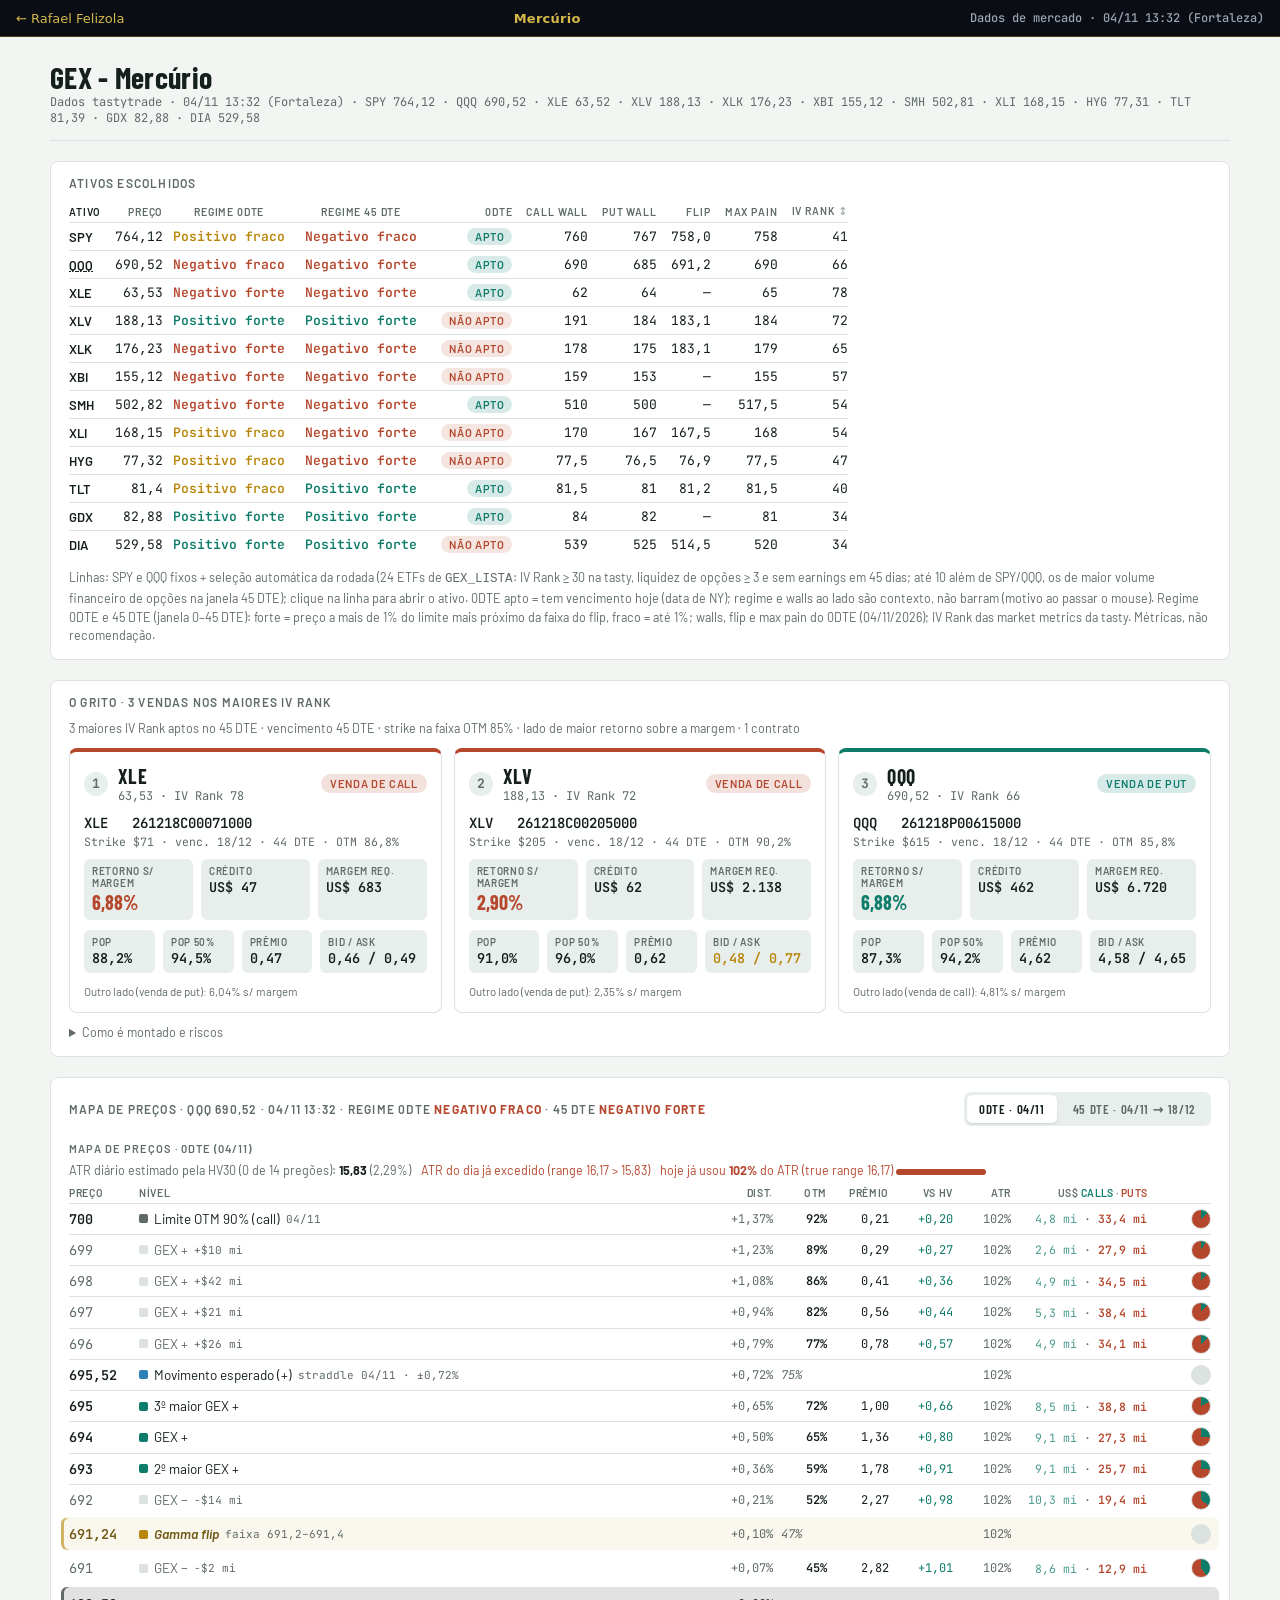
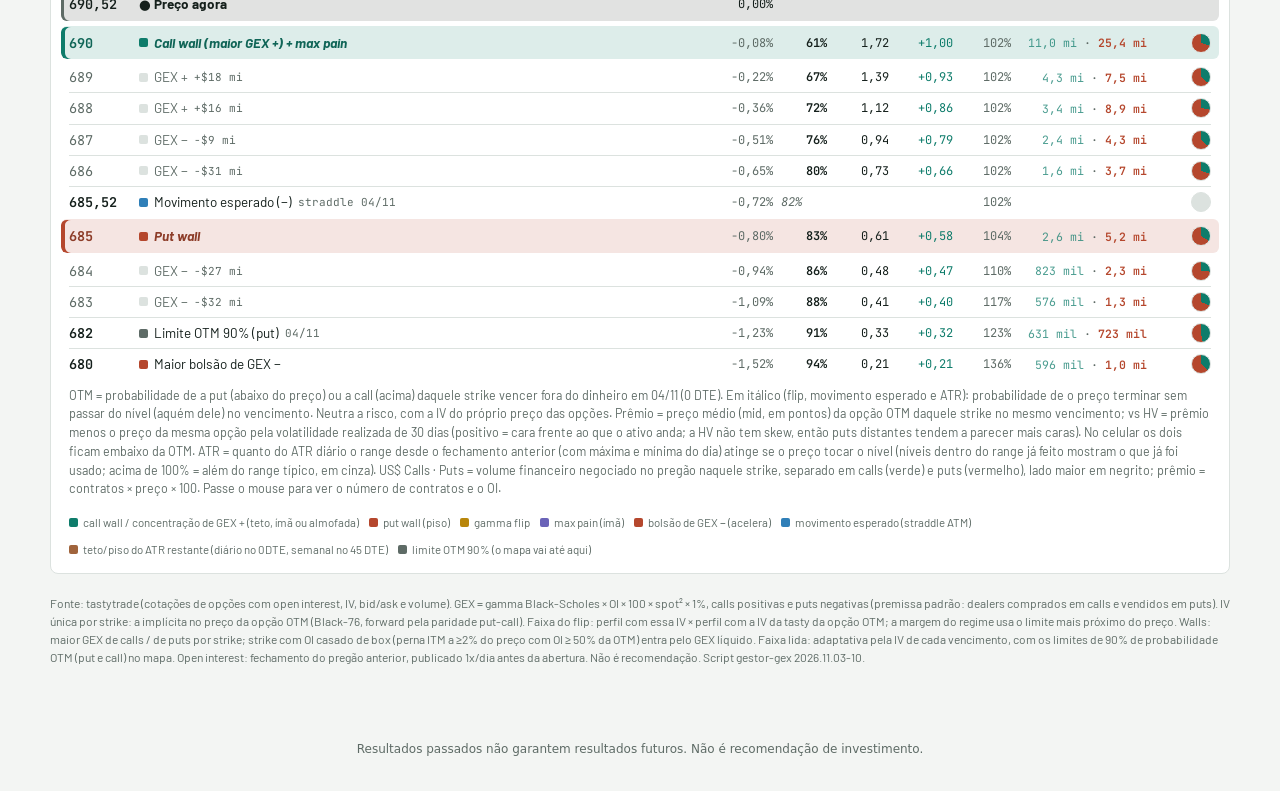
==== commit ae0bd942: "GEX: rodada 2026-11-04 13:33 · versão 2026.11.03-10 · 2026-11-04T16:32:51Z (publicar_gex.ps1)" ====
--- a/gex/index.html
+++ b/gex/index.html
@@ -279,7 +279,7 @@
 </div>
 
 <script>
-const D={"SPY": {"spot": 755.75, "regime": {"tone": "warn", "label": "GAMMA POSITIVO · FRÁGIL", "why": "0DTE (03/11): GEX +$0,41 bi por 1%, mas o preço está só 0,12%–0,13% acima da faixa do flip (754,8–754,8).", "act": "Esperar reversão à média entre a put wall 755 e a call wall 760. Abaixo de 754,8 o 0DTE vira gamma negativo: movimentos passam a acelerar."}, "lv0": [[761, "res", "2º maior GEX + · limite OTM 90%", "", {"otm": 93, "k": "call", "pr": 0.12, "pb": 0.12, "pa": 0.13, "hv": 0.0, "sb": 0.12, "vf": 1838738, "vc": 604525, "vp": 1234213, "nc": 48362, "np": 2171, "oi": 12459, "atr": 105}], [760.59, "atr", "Teto do ATR diário (est.)", "fech. de referência 752,10 + 8,49", {"otm": 91, "k": "nível", "atr": 100}], [760, "res", "Call wall (maior GEX +)", "", {"otm": 89, "k": "call", "pr": 0.2, "pb": 0.19, "pa": 0.2, "hv": 0.01, "sb": 0.19, "vf": 4490127, "vc": 2689401, "vp": 1800726, "nc": 137918, "np": 3799, "oi": 16675, "atr": 93}], [759, "res", "GEX +", "", {"otm": 83, "k": "call", "pr": 0.34, "pb": 0.33, "pa": 0.34, "hv": 0.02, "sb": 0.31, "vf": 5983212, "vc": 4091322, "vp": 1891890, "nc": 122129, "np": 4851, "oi": 12329, "atr": 81}], [758.83, "em", "Movimento esperado (+)", "straddle 03/11 · ±0,41%", {"otm": 82, "k": "nível", "atr": 79}], [758, "grid", "GEX +", "+$55 mi", {"otm": 75, "k": "call", "pr": 0.55, "pb": 0.54, "pa": 0.55, "hv": 0.08, "sb": 0.47, "vf": 8711620, "vc": 6082418, "vp": 2629202, "nc": 111604, "np": 8495, "oi": 8718, "atr": 69}], [757, "res", "3º maior GEX +", "", {"otm": 66, "k": "call", "pr": 0.84, "pb": 0.84, "pa": 0.85, "hv": 0.22, "sb": 0.62, "vf": 20590668, "vc": 15335144, "vp": 5255523, "nc": 181481, "np": 21762, "oi": 8598, "atr": 58}], [756, "mag", "Max pain", "", {"otm": 56, "k": "call", "pr": 1.25, "pb": 1.25, "pa": 1.26, "hv": 0.51, "sb": 0.74, "vf": 35307236, "vc": 23621359, "vp": 11685878, "nc": 188218, "np": 64385, "oi": 9748, "atr": 52}], [755, "sup", "Put wall", "", {"otm": 54, "k": "put", "pr": 1.33, "pb": 1.33, "pa": 1.34, "hv": 0.56, "sb": 0.78, "vf": 57733092, "vc": 41906266, "vp": 15826826, "nc": 234769, "np": 118553, "oi": 10495, "atr": 52}], [754.83, "flip", "Gamma flip", "faixa 754,8–754,8", {"otm": 56, "k": "nível", "atr": 52}], [754, "grid", "GEX −", "−$55 mi", {"otm": 64, "k": "put", "pr": 0.97, "pb": 0.97, "pa": 0.98, "hv": 0.25, "sb": 0.73, "vf": 51250062, "vc": 37072684, "vp": 14177378, "nc": 154792, "np": 145409, "oi": 7688, "atr": 52}], [753, "grid", "GEX −", "−$2 mi", {"otm": 72, "k": "put", "pr": 0.7, "pb": 0.7, "pa": 0.71, "hv": 0.09, "sb": 0.62, "vf": 26704077, "vc": 16291650, "vp": 10412427, "nc": 52050, "np": 147694, "oi": 7762, "atr": 52}], [752.67, "em", "Movimento esperado (−)", "straddle 03/11", {"otm": 75, "k": "nível", "atr": 52}], [752, "grid", "GEX −", "−$18 mi", {"otm": 79, "k": "put", "pr": 0.49, "pb": 0.49, "pa": 0.5, "hv": 0.03, "sb": 0.47, "vf": 13740276, "vc": 9198850, "vp": 4541427, "nc": 23377, "np": 91746, "oi": 6185, "atr": 53}], [751, "risk", "Maior bolsão de GEX −", "", {"otm": 84, "k": "put", "pr": 0.35, "pb": 0.35, "pa": 0.36, "hv": 0.01, "sb": 0.35, "vf": 6822928, "vc": 4529096, "vp": 2293832, "nc": 9416, "np": 64615, "oi": 5244, "atr": 65}], [750, "grid", "GEX +", "+$70 mi", {"otm": 88, "k": "put", "pr": 0.27, "pb": 0.26, "pa": 0.27, "hv": 0.0, "sb": 0.26, "vf": 7703663, "vc": 5051013, "vp": 2652650, "nc": 8877, "np": 100100, "oi": 16750, "atr": 77}], [749, "otm", "Limite OTM 90% (put)", "03/11", {"otm": 91, "k": "put", "pr": 0.18, "pb": 0.18, "pa": 0.19, "hv": 0.0, "sb": 0.18, "vf": 3457620, "vc": 2631447, "vp": 826173, "nc": 3978, "np": 44658, "oi": 3427, "atr": 88}], [748.01, "atr", "Piso do ATR diário (est.)", "máx. do dia 756,50 − 8,49", {"otm": 93, "k": "nível", "atr": 100}]], "scen": [{"tone": "pos", "if": "Acima de 754,8", "then": "0DTE em gamma positivo: preço tende a oscilar entre 755 e 760; níveis acima: 757, 759, 760."}, {"tone": "neg", "if": "Abaixo de 754,8", "then": "0DTE vira gamma negativo: movimentos aceleram. Níveis abaixo: 755, 751."}], "d0lab": "03/11", "ts0": "03/11 13:33", "otm0": {"exp": "03/11", "dte": 0, "put75": 749, "call75": 761}, "volf0": {"total": 262311260, "vol_oi": 9.75}, "sinal0": {"cls": "pos", "cen": [{"h": "Padrão", "total": 0.41, "flip": 754.77, "reg": "FRÁGIL", "muda": false}, {"h": "25% das puts vendidas por clientes", "total": 1.76, "flip": 750.07, "reg": "FRÁGIL", "muda": false}, {"h": "25% das calls compradas por clientes", "total": -1.14, "flip": 759.57, "reg": "NEGATIVO", "muda": true}], "vira_puts": null, "vira_calls": 7, "nivel": "DEPENDE DA HIPÓTESE", "robusto": false}, "atr0": {"atr": 8.49, "pct": 1.12, "fonte": "estimado", "n": 0, "pc": 752.1, "lo": 743.61, "hi": 760.59, "tr": 4.4, "usado": 52, "rest": {"excedido": false, "teto": 760.59, "piso": 748.01, "lo_ref": 752.1, "hi_ref": 756.5}}, "venda0": {"exp": "03/11", "dte": 0, "call_wall": 760, "put_wall": 755, "call": [{"faixa": 80, "strike": 761, "otm": 92.7, "pr": 0.12, "pb": 0.12, "pa": 0.13, "spread_pct": 8.0, "dist_pct": 0.69, "parede": true, "margem": 14602, "opcao": "SPY   261103C00761000", "pop": 93.2, "p50": 96.5}, {"faixa": 85, "strike": 761, "otm": 92.7, "pr": 0.12, "pb": 0.12, "pa": 0.13, "spread_pct": 8.0, "dist_pct": 0.69, "parede": true, "margem": 14602, "opcao": "SPY   261103C00761000", "pop": 93.2, "p50": 96.5}, {"faixa": 90, "strike": 761, "otm": 92.7, "pr": 0.12, "pb": 0.12, "pa": 0.13, "spread_pct": 8.0, "dist_pct": 0.69, "parede": true, "margem": 14602, "opcao": "SPY   261103C00761000", "pop": 93.2, "p50": 96.5}], "put": [{"faixa": 80, "strike": 751, "otm": 84.4, "pr": 0.35, "pb": 0.35, "pa": 0.36, "spread_pct": 2.8, "dist_pct": -0.63, "parede": false, "margem": 14676, "opcao": "SPY   261103P00751000", "pop": 86.3, "p50": 92.7}, {"faixa": 85, "strike": 750, "otm": 88.2, "pr": 0.27, "pb": 0.26, "pa": 0.27, "spread_pct": 3.8, "dist_pct": -0.76, "parede": false, "margem": 14566, "opcao": "SPY   261103P00750000", "pop": 89.3, "p50": 94.5}, {"faixa": 90, "strike": 749, "otm": 91.4, "pr": 0.18, "pb": 0.18, "pa": 0.19, "spread_pct": 5.4, "dist_pct": -0.89, "parede": false, "margem": 14458, "opcao": "SPY   261103P00749000", "pop": 92.0, "p50": 96.0}]}, "vol": {"ivx": 19.86, "ivx5": 3.86, "ivr": 53, "ivp": 57, "hv30": 11.17, "hv60": 10.67, "hv90": 10.54, "vrp": 8.69, "ivhv": 1.78, "p7": {"exp": "10/11", "dte": 7.2, "iv": 20.39}, "p30": {"exp": "04/12", "dte": 31.2, "iv": 19.95}, "p45": {"exp": "18/12", "dte": 45.2, "iv": 21.11}, "slope": -0.4, "forma": "Plana", "sk0": {"exp": "03/11", "put": 24.3, "call": 21.9, "atm": 22.8, "kp": 753, "kc": 758, "skew": 2.4, "dn": 1.5}, "sk30": {"exp": "04/12", "put": 19.8, "call": 13.8, "atm": 16.3, "kp": 730, "kc": 780, "skew": 6.0, "dn": 3.5}, "em": {"impl": 1.23, "real": 0.7, "x": 1.75}, "vix": {"v": 20.48, "prev": 21.15}, "upd": "2026-11-03T16:25:48.099Z"}, "qa": {"oi": "02/11", "avisos": ["946 contratos (31%) com OI zero"], "info": ["spot confere com a paridade do 0DTE (-0,04%)", "0DTE: volume do dia já é 9,8× o OI de ontem"]}, "fri": "06/11", "regime45": {"tone": "neg", "label": "GAMMA NEGATIVO", "why": "Janela 0–45 DTE (03/11 → 18/12): GEX −$9,61 bi por 1%; preço 1,37% abaixo da faixa do flip (766,1–766,2).", "act": "Movimentos tendem a acelerar (dealers vendem na queda e compram na alta). Recuperar 766,2 devolve o gamma positivo. Piso: put wall 750."}, "lv45": [[804, "otm", "Limite OTM 90% (call)", "18/12 · 45d", {"otm": 90, "k": "call", "pr": 1.69, "pb": 1.67, "pa": 1.7, "hv": 0.91, "sb": 0.77, "vf": 20584, "vc": 20584, "vp": 0, "nc": 1416, "np": 0, "oi": 6586, "atr": 273}], [800, "res", "2º maior GEX +", "20/11 · 17d · 54%", {"otm": 88, "k": "call", "pr": 2.17, "pb": 2.16, "pa": 2.18, "hv": 1.21, "sb": 0.96, "vf": 846794, "vc": 788794, "vp": 58000, "nc": 6809, "np": 13, "oi": 253120, "atr": 252}], [785, "res", "GEX +", "18/12 · 45d · 64%", {"otm": 77, "k": "call", "pr": 5.26, "pb": 5.24, "pa": 5.28, "hv": 3.12, "sb": 2.14, "vf": 6090486, "vc": 3404999, "vp": 2685488, "nc": 12022, "np": 858, "oi": 95727, "atr": 173}], [780, "res", "3º maior GEX +", "18/12 · 45d · 30%", {"otm": 72, "k": "call", "pr": 6.84, "pb": 6.82, "pa": 6.86, "hv": 4.15, "sb": 2.69, "vf": 2321424, "vc": 1642374, "vp": 679051, "nc": 19880, "np": 252, "oi": 155232, "atr": 147}], [775, "res", "GEX +", "18/12 · 45d · 24%", {"otm": 67, "k": "call", "pr": 8.74, "pb": 8.72, "pa": 8.76, "hv": 5.42, "sb": 3.32, "vf": 2966880, "vc": 1773590, "vp": 1193290, "nc": 16017, "np": 548, "oi": 105690, "atr": 121}], [771.08, "atr", "Teto do ATR semanal (est.)", "fech. de referência 752,10 + 18,98", {"otm": 87, "k": "nível", "atr": 100}], [770, "res", "GEX +", "18/12 · 45d · 29%", {"otm": 62, "k": "call", "pr": 10.96, "pb": 10.93, "pa": 11.0, "hv": 6.96, "sb": 4.0, "vf": 7158650, "vc": 4491774, "vp": 2666875, "nc": 31376, "np": 1529, "oi": 169334, "atr": 94}], [768.5, "em", "Movimento esperado (+)", "até sexta 06/11 · ±1,69%", {"otm": 82, "k": "nível", "atr": 86}], [768, "mag", "Max pain", "20/11 · 17d", {"otm": 60, "k": "call", "pr": 11.94, "pb": 11.91, "pa": 11.97, "hv": 7.66, "sb": 4.28, "vf": 2487838, "vc": 1160796, "vp": 1327042, "nc": 11452, "np": 977, "oi": 36718, "atr": 84}], [766.07, "flip", "Gamma flip", "faixa 766,1–766,2", {"otm": 59, "k": "nível", "atr": 74}], [760, "res", "Call wall (maior GEX +)", "20/11 · 17d · 48%", {"otm": 53, "k": "call", "pr": 16.32, "pb": 16.29, "pa": 16.35, "hv": 10.98, "sb": 5.34, "vf": 33484551, "vc": 17256206, "vp": 16228344, "nc": 171733, "np": 16670, "oi": 169741, "fx": 1.1, "atr": 42}], [755, "risk", "Bolsão de GEX −", "04/11 · 1d · 26%", {"otm": 52, "k": "put", "pr": 16.18, "pb": 16.15, "pa": 16.2, "hv": 10.27, "sb": 5.9, "vf": 88856521, "vc": 59855828, "vp": 29000692, "nc": 264373, "np": 140664, "oi": 114107, "fx": 3.5, "atr": 23}], [750, "sup", "Put wall", "20/11 · 17d · 40%", {"otm": 56, "k": "put", "pr": 14.45, "pb": 14.42, "pa": 14.47, "hv": 8.13, "sb": 6.32, "vf": 31609740, "vc": 13834191, "vp": 17775550, "nc": 17498, "np": 129438, "oi": 269059, "atr": 34}], [745, "risk", "Bolsão de GEX −", "13/11 · 10d · 50%", {"otm": 60, "k": "put", "pr": 12.91, "pb": 12.89, "pa": 12.94, "hv": 6.3, "sb": 6.61, "vf": 19144980, "vc": 15554498, "vp": 3590482, "nc": 12247, "np": 65946, "oi": 175668, "atr": 61}], [743.0, "em", "Movimento esperado (−)", "até sexta 06/11", {"otm": 76, "k": "nível", "atr": 71}], [740, "risk", "Maior bolsão de GEX −", "20/11 · 17d · 42%", {"otm": 63, "k": "put", "pr": 11.59, "pb": 11.57, "pa": 11.6, "hv": 4.79, "sb": 6.79, "vf": 9038626, "vc": 3271911, "vp": 5766715, "nc": 1695, "np": 37565, "oi": 308202, "atr": 87}], [737.52, "atr", "Piso do ATR semanal (est.)", "máx. da semana 756,50 − 18,98", {"otm": 84, "k": "nível", "atr": 100}], [730, "risk", "Bolsão de GEX −", "13/11 · 10d · 32%", {"otm": 70, "k": "put", "pr": 9.35, "pb": 9.33, "pa": 9.37, "hv": 2.59, "sb": 6.76, "vf": 8230216, "vc": 1218974, "vp": 7011242, "nc": 397, "np": 21954, "oi": 277393, "atr": 140}], [665, "otm", "Limite OTM 90% (put)", "18/12 · 45d", {"otm": 90, "k": "put", "pr": 2.91, "pb": 2.9, "pa": 2.92, "hv": 0.0, "sb": 2.91, "vf": 165236, "vc": 27915, "vp": 137321, "nc": 3, "np": 591, "oi": 24320, "atr": 482}]], "scen45": [{"tone": "pos", "if": "Acima de 766,2", "then": "Janela em gamma positivo: preço tende a oscilar entre 750 e 760; níveis acima: 760, 770, 775."}, {"tone": "neg", "if": "Abaixo de 766,1", "then": "Janela vira gamma negativo: movimentos aceleram. Níveis abaixo: 755 (04/11), 750 (20/11), 745 (13/11)."}], "tiles45": [{"h": "Janela 03/11 → 18/12", "tone": "neg", "v": "Negativo", "s": "−$9,61 bi por 1%", "d": "17 vencimentos somados. Flip 766,1–766,2."}, {"h": "Peso por vencimento", "tone": "neg", "v": "Distribuído", "s": "20/11 −$4,85 bi · 06/11 −$1,68 bi", "d": "Depois de sexta (06/11) sobra −$6,89 bi (72% do atual)."}, {"h": "Margem até o flip", "tone": "neg", "v": "Abaixo do flip", "s": "1,37–1,38%", "d": "Janela vira gamma negativo abaixo de 766,1."}, {"h": "Movimento esperado · até sexta (06/11)", "tone": "neg", "v": "Passa das duas walls", "s": "±12,75 (±1,69%) → 743,0–768,5", "d": "Straddle ATM 756 de 06/11. Walls: put 750 / call 760."}], "semana": [{"exp": "03/11", "sai": "+$0,41 bi", "sai_v": 0.41, "depois": "−$10,02 bi", "depois_v": -10.02, "flip": "770,0–770,0", "reg": "NEGATIVO"}, {"exp": "04/11", "sai": "−$1,41 bi", "sai_v": -1.41, "depois": "−$8,60 bi", "depois_v": -8.6, "flip": "770,9–771,0", "reg": "NEGATIVO"}, {"exp": "05/11", "sai": "−$0,04 bi", "sai_v": -0.04, "depois": "−$8,57 bi", "depois_v": -8.57, "flip": "771,8–771,8", "reg": "NEGATIVO"}, {"exp": "06/11", "sai": "−$1,68 bi", "sai_v": -1.68, "depois": "−$6,89 bi", "depois_v": -6.89, "flip": "772,6–772,7", "reg": "NEGATIVO"}], "w45lab": "03/11 → 18/12", "ts45": "03/11 13:33", "otm45": {"exp": "18/12", "dte": 45, "put75": 665, "call75": 804, "curto": "06/11"}, "volf45": {"total": 597183164, "vol_oi": 0.56}, "sinal45": {"cls": "neg", "cen": [{"h": "Padrão", "total": -9.61, "flip": 766.16, "reg": "NEGATIVO", "muda": false}, {"h": "25% das puts vendidas por clientes", "total": 1.35, "flip": 754.18, "reg": "FRÁGIL", "muda": true}, {"h": "25% das calls compradas por clientes", "total": -15.77, "flip": 786.76, "reg": "NEGATIVO", "muda": false}], "vira_puts": 22, "vira_calls": null, "nivel": "MODERADO", "robusto": false}, "atrw": {"atr": 18.98, "pct": 2.51, "fonte": "estimado", "n": 0, "pc": 752.1, "rest": {"excedido": false, "teto": 771.08, "piso": 737.52, "lo_ref": 752.1, "hi_ref": 756.5}, "centro": "fechamento anterior", "lo": 733.12, "hi": 771.08, "h": 756.5, "l": 752.39, "tr": 4.4, "usado": 23}, "venda45": {"exp": "18/12", "dte": 45, "call_wall": 760, "put_wall": 750, "call": [{"faixa": 80, "strike": 789, "otm": 80.4, "pr": 4.2, "pb": 4.18, "pa": 4.22, "spread_pct": 1.0, "dist_pct": 4.4, "parede": false, "margem": 12210, "opcao": "SPY   261218C00789000", "pop": 83.3, "p50": 91.5}, {"faixa": 85, "strike": 796, "otm": 85.7, "pr": 2.77, "pb": 2.76, "pa": 2.79, "spread_pct": 1.1, "dist_pct": 5.33, "parede": false, "margem": 11368, "opcao": "SPY   261218C00796000", "pop": 87.3, "p50": 93.5}, {"faixa": 90, "strike": 804, "otm": 90.4, "pr": 1.69, "pb": 1.67, "pa": 1.7, "spread_pct": 1.8, "dist_pct": 6.38, "parede": false, "margem": 10458, "opcao": "SPY   261218C00804000", "pop": 91.1, "p50": 95.6}], "put": [{"faixa": 80, "strike": 707, "otm": 80.2, "pr": 5.9, "pb": 5.88, "pa": 5.92, "spread_pct": 0.7, "dist_pct": -6.45, "parede": false, "margem": 10830, "opcao": "SPY   261218P00707000", "pop": 83.0, "p50": 91.3}, {"faixa": 85, "strike": 690, "otm": 85.3, "pr": 4.33, "pb": 4.32, "pa": 4.35, "spread_pct": 0.7, "dist_pct": -8.7, "parede": false, "margem": 8974, "opcao": "SPY   261218P00690000", "pop": 86.9, "p50": 93.4}, {"faixa": 90, "strike": 665, "otm": 90.1, "pr": 2.91, "pb": 2.9, "pa": 2.92, "spread_pct": 0.7, "dist_pct": -12.01, "parede": false, "margem": 6941, "opcao": "SPY   261218P00665000", "pop": 90.9, "p50": 95.3}]}, "tiles": [{"h": "0DTE · 03/11", "tone": "pos", "v": "Positivo", "s": "+$0,41 bi por 1%", "d": "Call wall 760, put wall 755. Flip 754,8–754,8."}, {"h": "Janela 0–45 DTE", "tone": "neg", "v": "Negativo", "s": "−$9,61 bi por 1%", "d": "Flip 766,1–766,2. Detalhes na aba 45 DTE."}, {"h": "Margem até o flip (0DTE)", "tone": "neg", "v": "Estreita", "s": "0,12–0,13%", "d": "Corte do regime: 1% de folga até o limite mais próximo da faixa."}, {"h": "Movimento esperado · 0DTE (03/11)", "tone": "neg", "v": "Passa da put wall", "s": "±3,08 (±0,41%) → 752,7–758,8", "d": "Straddle ATM 756 de 03/11. Walls: put 755 / call 760. Alcança a faixa do flip (754,8–754,8)."}], "cards": [{"t": "0DTE", "tv": 0.41, "exp": "03/11/2026", "regime": "pos", "net": "+$0,41 bi", "cw": 760, "pw": 755, "flip": 754.83, "flip2": 754.77, "flipTxt": "754,8–754,8", "mp": 756, "mpl": "Max pain 03/11", "stats": [["GEX total (US$ por 1% de movimento)", "+$0,41 bi"], ["GEX de calls na call wall", "+$359 mi"], ["GEX de puts na put wall", "−$393 mi"], ["Contratos lidos", "90"]], "em": [752.67, 758.83]}, {"t": "Janela 0–45 DTE", "tv": -9.61, "exp": "03/11 → 18/12 · 17 vencimentos", "regime": "neg", "net": "−$9,61 bi", "cw": 760, "pw": 750, "flip": 766.07, "flip2": 766.16, "flipTxt": "766,1–766,2", "mp": 768, "mpl": "Max pain 20/11", "stats": [["GEX total (US$ por 1% de movimento)", "−$9,61 bi"], ["GEX de calls na call wall", "+$873 mi"], ["GEX de puts na put wall", "−$1.878 mi"], ["Contratos lidos", "3013"]], "em": [743.0, 768.5]}]}, "QQQ": {"spot": 686.38, "regime": {"tone": "warn", "label": "GAMMA POSITIVO · FRÁGIL", "why": "0DTE (03/11): GEX +$0,18 bi por 1%, mas o preço está só 0,21%–0,21% acima da faixa do flip (684,9–684,9).", "act": "Esperar reversão à média entre a put wall 685 e a call wall 690. Abaixo de 684,9 o 0DTE vira gamma negativo: movimentos passam a acelerar."}, "lv0": [[696.33, "atr", "Teto do ATR diário (est.)", "fech. de referência 681,09 + 15,24", {"otm": 97, "k": "nível", "atr": 100}], [693, "otm", "Limite OTM 90% (call)", "03/11", {"otm": 92, "k": "call", "pr": 0.2, "pb": 0.19, "pa": 0.2, "hv": 0.02, "sb": 0.17, "vf": 1439101, "vc": 816699, "vp": 622402, "nc": 41882, "np": 836, "oi": 3782, "atr": 78}], [692, "grid", "GEX +", "+$33 mi", {"otm": 89, "k": "call", "pr": 0.28, "pb": 0.28, "pa": 0.29, "hv": 0.05, "sb": 0.24, "vf": 2181136, "vc": 1337476, "vp": 843660, "nc": 46929, "np": 1290, "oi": 4131, "atr": 72}], [691, "grid", "GEX +", "+$23 mi", {"otm": 85, "k": "call", "pr": 0.41, "pb": 0.4, "pa": 0.41, "hv": 0.09, "sb": 0.31, "vf": 3343704, "vc": 2233778, "vp": 1109926, "nc": 55155, "np": 1961, "oi": 2734, "atr": 65}], [690.64, "em", "Movimento esperado (+)", "straddle 03/11 · ±0,62%", {"otm": 83, "k": "nível", "atr": 63}], [690, "res", "Call wall (maior GEX +)", "", {"otm": 80, "k": "call", "pr": 0.58, "pb": 0.58, "pa": 0.59, "hv": 0.18, "sb": 0.41, "vf": 12081692, "vc": 8479224, "vp": 3602468, "nc": 144944, "np": 7474, "oi": 11795, "atr": 58}], [689, "grid", "GEX +", "+$14 mi", {"otm": 74, "k": "call", "pr": 0.81, "pb": 0.81, "pa": 0.82, "hv": 0.31, "sb": 0.5, "vf": 8723736, "vc": 5765228, "vp": 2958507, "nc": 70739, "np": 7278, "oi": 3728, "atr": 52}], [688, "res", "2º maior GEX + + max pain", "", {"otm": 67, "k": "call", "pr": 1.12, "pb": 1.12, "pa": 1.13, "hv": 0.52, "sb": 0.6, "vf": 20069554, "vc": 11580188, "vp": 8489367, "nc": 102935, "np": 25191, "oi": 5674, "atr": 50}], [687, "grid", "GEX +", "+$15 mi", {"otm": 60, "k": "call", "pr": 1.5, "pb": 1.5, "pa": 1.51, "hv": 0.82, "sb": 0.68, "vf": 31644508, "vc": 17680288, "vp": 13964220, "nc": 117477, "np": 50595, "oi": 2542, "atr": 50}], [686, "res", "Almofada de GEX +", "", {"otm": 48, "k": "put", "pr": 2.25, "pb": 2.25, "pa": 2.26, "hv": 1.5, "sb": 0.76, "vf": 39341528, "vc": 22319661, "vp": 17021868, "nc": 111878, "np": 75485, "oi": 4018, "atr": 50}], [685, "sup", "Put wall", "", {"otm": 55, "k": "put", "pr": 1.79, "pb": 1.78, "pa": 1.8, "hv": 1.02, "sb": 0.77, "vf": 38503601, "vc": 17671402, "vp": 20832199, "nc": 69164, "np": 116381, "oi": 8575, "atr": 50}], [684.94, "flip", "Gamma flip", "faixa 684,9–684,9", {"otm": 56, "k": "nível", "atr": 50}], [684, "grid", "GEX +", "+$4 mi", {"otm": 62, "k": "put", "pr": 1.43, "pb": 1.42, "pa": 1.43, "hv": 0.66, "sb": 0.76, "vf": 19702031, "vc": 6469054, "vp": 13232978, "nc": 20311, "np": 92863, "oi": 4576, "atr": 50}], [683, "res", "Almofada de GEX +", "", {"otm": 69, "k": "put", "pr": 1.14, "pb": 1.13, "pa": 1.14, "hv": 0.41, "sb": 0.73, "vf": 8796990, "vc": 2681156, "vp": 6115834, "nc": 6946, "np": 53884, "oi": 6424, "atr": 50}], [682.12, "em", "Movimento esperado (−)", "straddle 03/11", {"otm": 74, "k": "nível", "atr": 50}], [682, "grid", "GEX −", "−$11 mi", {"otm": 74, "k": "put", "pr": 0.89, "pb": 0.88, "pa": 0.89, "hv": 0.23, "sb": 0.65, "vf": 6490322, "vc": 2053905, "vp": 4436416, "nc": 4417, "np": 50129, "oi": 3719, "atr": 50}], [681, "grid", "GEX −", "−$28 mi", {"otm": 79, "k": "put", "pr": 0.69, "pb": 0.69, "pa": 0.7, "hv": 0.13, "sb": 0.57, "vf": 4075945, "vc": 1450722, "vp": 2625223, "nc": 2657, "np": 37773, "oi": 3008, "atr": 50}], [680, "risk", "Maior bolsão de GEX −", "", {"otm": 83, "k": "put", "pr": 0.56, "pb": 0.55, "pa": 0.56, "hv": 0.06, "sb": 0.49, "vf": 7590969, "vc": 2518158, "vp": 5072811, "nc": 4013, "np": 91402, "oi": 13622, "atr": 57}], [679, "grid", "GEX −", "−$16 mi", {"otm": 86, "k": "put", "pr": 0.43, "pb": 0.43, "pa": 0.44, "hv": 0.03, "sb": 0.41, "vf": 1854380, "vc": 536374, "vp": 1318006, "nc": 746, "np": 30299, "oi": 1400, "atr": 64}], [678, "grid", "GEX −", "−$20 mi", {"otm": 89, "k": "put", "pr": 0.34, "pb": 0.34, "pa": 0.35, "hv": 0.01, "sb": 0.33, "vf": 1465494, "vc": 724055, "vp": 741440, "nc": 895, "np": 21491, "oi": 1771, "atr": 70}], [677, "otm", "Limite OTM 90% (put)", "03/11", {"otm": 91, "k": "put", "pr": 0.28, "pb": 0.27, "pa": 0.28, "hv": 0.01, "sb": 0.27, "vf": 947868, "vc": 422370, "vp": 525498, "nc": 468, "np": 19109, "oi": 1613, "atr": 77}], [673.45, "atr", "Piso do ATR diário (est.)", "máx. do dia 688,69 − 15,24", {"otm": 96, "k": "nível", "atr": 100}]], "scen": [{"tone": "pos", "if": "Acima de 684,9", "then": "0DTE em gamma positivo: preço tende a oscilar entre 685 e 690; níveis acima: 688, 690."}, {"tone": "neg", "if": "Abaixo de 684,9", "then": "0DTE vira gamma negativo: movimentos aceleram. Níveis abaixo: 685, 680."}], "d0lab": "03/11", "ts0": "03/11 13:33", "otm0": {"exp": "03/11", "dte": 0, "put75": 677, "call75": 693}, "volf0": {"total": 217560692, "vol_oi": 12.37}, "sinal0": {"cls": "pos", "cen": [{"h": "Padrão", "total": 0.18, "flip": 684.93, "reg": "FRÁGIL", "muda": false}, {"h": "25% das puts vendidas por clientes", "total": 0.76, "flip": 678.8, "reg": "ESTÁVEL", "muda": false}, {"h": "25% das calls compradas por clientes", "total": -0.5, "flip": 693.29, "reg": "NEGATIVO", "muda": true}], "vira_puts": null, "vira_calls": 7, "nivel": "DEPENDE DA HIPÓTESE", "robusto": false}, "atr0": {"atr": 15.24, "pct": 2.22, "fonte": "estimado", "n": 0, "pc": 681.09, "lo": 665.85, "hi": 696.33, "tr": 7.6, "usado": 50, "rest": {"excedido": false, "teto": 696.33, "piso": 673.45, "lo_ref": 681.09, "hi_ref": 688.69}}, "venda0": {"exp": "03/11", "dte": 0, "call_wall": 690, "put_wall": 685, "call": [{"faixa": 80, "strike": 691, "otm": 84.9, "pr": 0.41, "pb": 0.4, "pa": 0.41, "spread_pct": 2.5, "dist_pct": 0.67, "parede": true, "margem": 13306, "opcao": "QQQ   261103C00691000", "pop": 86.6, "p50": 93.0}, {"faixa": 85, "strike": 692, "otm": 88.7, "pr": 0.28, "pb": 0.28, "pa": 0.29, "spread_pct": 3.5, "dist_pct": 0.82, "parede": false, "margem": 13194, "opcao": "QQQ   261103C00692000", "pop": 89.8, "p50": 94.7}, {"faixa": 90, "strike": 693, "otm": 91.9, "pr": 0.2, "pb": 0.19, "pa": 0.2, "spread_pct": 5.1, "dist_pct": 0.96, "parede": false, "margem": 13085, "opcao": "QQQ   261103C00693000", "pop": 92.4, "p50": 96.1}], "put": [{"faixa": 80, "strike": 680, "otm": 82.8, "pr": 0.56, "pb": 0.55, "pa": 0.56, "spread_pct": 1.8, "dist_pct": -0.93, "parede": false, "margem": 13145, "opcao": "QQQ   261103P00680000", "pop": 85.0, "p50": 91.9}, {"faixa": 85, "strike": 679, "otm": 86.1, "pr": 0.43, "pb": 0.43, "pa": 0.44, "spread_pct": 2.3, "dist_pct": -1.08, "parede": false, "margem": 13033, "opcao": "QQQ   261103P00679000", "pop": 87.6, "p50": 93.3}, {"faixa": 90, "strike": 677, "otm": 90.9, "pr": 0.28, "pb": 0.27, "pa": 0.28, "spread_pct": 3.6, "dist_pct": -1.37, "parede": false, "margem": 12817, "opcao": "QQQ   261103P00677000", "pop": 91.5, "p50": 95.8}]}, "vol": {"ivx": 29.3, "ivx5": 6.19, "ivr": 80, "ivp": 95, "hv30": 22.09, "hv60": 19.29, "hv90": 18.85, "vrp": 7.21, "ivhv": 1.33, "p7": {"exp": "10/11", "dte": 7.2, "iv": 33.52}, "p30": {"exp": "04/12", "dte": 31.2, "iv": 29.47}, "p45": {"exp": "18/12", "dte": 45.2, "iv": 30.0}, "slope": -4.1, "forma": "Invertida", "sk0": {"exp": "03/11", "put": 37.2, "call": 33.1, "atm": 34.4, "kp": 682, "kc": 689, "skew": 4.1, "dn": 2.7}, "sk30": {"exp": "04/12", "put": 30.8, "call": 23.4, "atm": 26.5, "kp": 650, "kc": 722, "skew": 7.4, "dn": 4.3}, "em": {"impl": 1.87, "real": 1.39, "x": 1.34}, "vix": {"v": 20.48, "prev": 21.15}, "upd": "2026-11-03T16:18:43.548Z"}, "qa": {"oi": "02/11", "avisos": ["843 contratos (32%) com OI zero"], "info": ["spot confere com a paridade do 0DTE (-0,09%)", "0DTE: volume do dia já é 12,4× o OI de ontem"]}, "fri": "06/11", "regime45": {"tone": "neg", "label": "GAMMA NEGATIVO", "why": "Janela 0–45 DTE (03/11 → 18/12): GEX −$5,29 bi por 1%; preço 5,15% abaixo da faixa do flip (721,7–721,7).", "act": "Movimentos tendem a acelerar (dealers vendem na queda e compram na alta). Recuperar 721,7 devolve o gamma positivo. Piso: put wall 680."}, "lv45": [[758, "otm", "Limite OTM 90% (call)", "18/12 · 45d", {"otm": 90, "k": "call", "pr": 2.74, "pb": 2.72, "pa": 2.76, "hv": 2.99, "sb": -0.25, "vf": 12179, "vc": 12179, "vp": 0, "nc": 198, "np": 0, "oi": 5097, "atr": 226}], [725, "res", "2º maior GEX +", "18/12 · 45d · 38%", {"otm": 75, "k": "call", "pr": 9.22, "pb": 9.18, "pa": 9.26, "hv": 8.49, "sb": 0.73, "vf": 1827377, "vc": 1744667, "vp": 82710, "nc": 5957, "np": 20, "oi": 93636, "atr": 129}], [721.7, "flip", "Gamma flip", "faixa 721,7–721,7", {"otm": 73, "k": "nível", "atr": 119}], [720, "mag", "Max pain", "20/11 · 17d", {"otm": 72, "k": "call", "pr": 10.84, "pb": 10.8, "pa": 10.87, "hv": 9.79, "sb": 1.05, "vf": 6843615, "vc": 1966222, "vp": 4877394, "nc": 10514, "np": 1378, "oi": 164095, "atr": 114}], [715.17, "atr", "Teto do ATR semanal (est.)", "fech. de referência 681,09 + 34,08", {"otm": 90, "k": "nível", "atr": 100}], [715, "res", "3º maior GEX + · box (OI casado)", "06/11 · 3d · 27%", {"otm": 68, "k": "call", "pr": 12.64, "pb": 12.61, "pa": 12.68, "hv": 11.23, "sb": 1.42, "vf": 8306898, "vc": 3337319, "vp": 4969579, "nc": 12492, "np": 1546, "oi": 115721, "atr": 100}], [707.21, "em", "Movimento esperado (+)", "até sexta 06/11 · ±3,03%", {"otm": 81, "k": "nível", "atr": 77}], [700, "res", "Call wall (maior GEX +)", "20/11 · 17d · 38%", {"otm": 59, "k": "call", "pr": 19.25, "pb": 19.21, "pa": 19.29, "hv": 16.52, "sb": 2.73, "vf": 38735942, "vc": 23749447, "vp": 14986494, "nc": 77475, "np": 7208, "oi": 245302, "atr": 55}], [694, "res", "GEX +", "04/11 · 1d · 45%", {"otm": 55, "k": "call", "pr": 22.36, "pb": 22.31, "pa": 22.41, "hv": 19.07, "sb": 3.29, "vf": 4495262, "vc": 3041128, "vp": 1454134, "nc": 40295, "np": 1165, "oi": 18226, "fx": 2.3, "atr": 38}], [690, "risk", "Bolsão de GEX −", "18/12 · 45d · 33%", {"otm": 52, "k": "call", "pr": 24.56, "pb": 24.5, "pa": 24.62, "hv": 20.92, "sb": 3.64, "vf": 34130588, "vc": 21405712, "vp": 12724876, "nc": 161421, "np": 13273, "oi": 201245, "atr": 26}], [688, "res", "GEX +", "03/11 · 0d · 95%", {"otm": 51, "k": "call", "pr": 25.7, "pb": 25.64, "pa": 25.76, "hv": 21.89, "sb": 3.81, "vf": 33997551, "vc": 17247542, "vp": 16750008, "nc": 110433, "np": 31888, "oi": 15853, "fx": 9.0, "atr": 22}], [685, "risk", "Bolsão de GEX −", "13/11 · 10d · 33%", {"otm": 51, "k": "put", "pr": 23.18, "pb": 23.12, "pa": 23.24, "hv": 19.13, "sb": 4.05, "vf": 77396078, "vc": 32126508, "vp": 45269570, "nc": 82858, "np": 141040, "oi": 125369, "fx": 1.8, "atr": 22}], [683, "res", "Almofada de GEX +", "03/11 · 0d · 89%", {"otm": 52, "k": "put", "pr": 22.39, "pb": 22.32, "pa": 22.45, "hv": 18.18, "sb": 4.2, "vf": 15979472, "vc": 4341980, "vp": 11637493, "nc": 8582, "np": 60813, "oi": 17646, "fx": 3.9, "atr": 22}], [680, "sup", "Put wall", "20/11 · 17d · 34%", {"otm": 54, "k": "put", "pr": 21.23, "pb": 21.17, "pa": 21.29, "hv": 16.82, "sb": 4.41, "vf": 34678536, "vc": 8344909, "vp": 26333627, "nc": 7463, "np": 114776, "oi": 281942, "atr": 25}], [675, "risk", "Maior bolsão de GEX −", "06/11 · 3d · 40%", {"otm": 57, "k": "put", "pr": 19.43, "pb": 19.37, "pa": 19.48, "hv": 14.69, "sb": 4.73, "vf": 15086471, "vc": 1392888, "vp": 13693583, "nc": 886, "np": 67891, "oi": 153602, "atr": 40}], [670, "risk", "Bolsão de GEX −", "20/11 · 17d · 38%", {"otm": 60, "k": "put", "pr": 17.77, "pb": 17.71, "pa": 17.82, "hv": 12.75, "sb": 5.02, "vf": 16655056, "vc": 1835034, "vp": 14820023, "nc": 802, "np": 46789, "oi": 145507, "atr": 55}], [665.55, "em", "Movimento esperado (−)", "até sexta 06/11", {"otm": 76, "k": "nível", "atr": 68}], [654.61, "atr", "Piso do ATR semanal (est.)", "máx. da semana 688,69 − 34,08", {"otm": 86, "k": "nível", "atr": 100}], [575, "otm", "Limite OTM 90% (put)", "18/12 · 45d", {"otm": 90, "k": "put", "pr": 3.42, "pb": 3.41, "pa": 3.44, "hv": 0.16, "sb": 3.26, "vf": 120203, "vc": 90680, "vp": 29523, "nc": 8, "np": 179, "oi": 27093, "atr": 334}]], "scen45": [{"tone": "pos", "if": "Acima de 721,7", "then": "Janela em gamma positivo: preço tende a oscilar entre 680 e 700; níveis acima: 688, 694, 700."}, {"tone": "neg", "if": "Abaixo de 721,7", "then": "Janela vira gamma negativo: movimentos aceleram. Níveis abaixo: 685 (13/11), 680 (20/11), 675 (06/11)."}], "tiles45": [{"h": "Janela 03/11 → 18/12", "tone": "neg", "v": "Negativo", "s": "−$5,29 bi por 1%", "d": "17 vencimentos somados. Flip 721,7–721,7."}, {"h": "Peso por vencimento", "tone": "neg", "v": "Distribuído", "s": "20/11 −$1,84 bi · 06/11 −$1,47 bi", "d": "Depois de sexta (06/11) sobra −$3,64 bi (69% do atual)."}, {"h": "Margem até o flip", "tone": "neg", "v": "Abaixo do flip", "s": "5,15–5,15%", "d": "Janela vira gamma negativo abaixo de 721,7."}, {"h": "Movimento esperado · até sexta (06/11)", "tone": "neg", "v": "Passa das duas walls", "s": "±20,83 (±3,03%) → 665,6–707,2", "d": "Straddle ATM 686 de 06/11. Walls: put 680 / call 700."}], "semana": [{"exp": "03/11", "sai": "+$0,18 bi", "sai_v": 0.18, "depois": "−$5,47 bi", "depois_v": -5.47, "flip": "721,8–721,8", "reg": "NEGATIVO"}, {"exp": "04/11", "sai": "−$0,35 bi", "sai_v": -0.35, "depois": "−$5,12 bi", "depois_v": -5.12, "flip": "724,1–724,1", "reg": "NEGATIVO"}, {"exp": "05/11", "sai": "−$0,01 bi", "sai_v": -0.01, "depois": "−$5,11 bi", "depois_v": -5.11, "flip": "725,6–725,6", "reg": "NEGATIVO"}, {"exp": "06/11", "sai": "−$1,47 bi", "sai_v": -1.47, "depois": "−$3,64 bi", "depois_v": -3.64, "flip": "fora de ±6%", "reg": "NEGATIVO"}], "w45lab": "03/11 → 18/12", "ts45": "03/11 13:33", "otm45": {"exp": "18/12", "dte": 45, "put75": 575, "call75": 758, "curto": "06/11"}, "volf45": {"total": 651497162, "vol_oi": 0.54}, "sinal45": {"cls": "neg", "cen": [{"h": "Padrão", "total": -5.29, "flip": 721.7, "reg": "NEGATIVO", "muda": false}, {"h": "25% das puts vendidas por clientes", "total": 0.09, "flip": 685.95, "reg": "FRÁGIL", "muda": true}, {"h": "25% das calls compradas por clientes", "total": -8.03, "flip": null, "reg": "NEGATIVO", "muda": false}], "vira_puts": 25, "vira_calls": null, "nivel": "MODERADO", "robusto": false}, "atrw": {"atr": 34.08, "pct": 4.97, "fonte": "estimado", "n": 0, "pc": 681.09, "rest": {"excedido": false, "teto": 715.17, "piso": 654.61, "lo_ref": 681.09, "hi_ref": 688.69}, "centro": "fechamento anterior", "lo": 647.01, "hi": 715.17, "h": 688.69, "l": 683.18, "tr": 7.6, "usado": 22}, "venda45": {"exp": "18/12", "dte": 45, "call_wall": 700, "put_wall": 680, "call": [{"faixa": 80, "strike": 735, "otm": 80.3, "pr": 6.55, "pb": 6.52, "pa": 6.58, "spread_pct": 0.9, "dist_pct": 7.08, "parede": false, "margem": 9521, "opcao": "QQQ   261218C00735000", "pop": 83.3, "p50": 91.5}, {"faixa": 85, "strike": 745, "otm": 85.2, "pr": 4.54, "pb": 4.51, "pa": 4.56, "spread_pct": 1.1, "dist_pct": 8.54, "parede": false, "margem": 8319, "opcao": "QQQ   261218C00745000", "pop": 86.9, "p50": 93.5}, {"faixa": 90, "strike": 758, "otm": 90.2, "pr": 2.74, "pb": 2.72, "pa": 2.76, "spread_pct": 1.5, "dist_pct": 10.43, "parede": false, "margem": 7138, "opcao": "QQQ   261218C00758000", "pop": 91.0, "p50": 95.5}], "put": [{"faixa": 80, "strike": 620, "otm": 80.5, "pr": 7.28, "pb": 7.25, "pa": 7.3, "spread_pct": 0.7, "dist_pct": -9.67, "parede": false, "margem": 7817, "opcao": "QQQ   261218P00620000", "pop": 83.2, "p50": 91.5}, {"faixa": 85, "strike": 600, "otm": 85.6, "pr": 5.16, "pb": 5.14, "pa": 5.17, "spread_pct": 0.6, "dist_pct": -12.58, "parede": false, "margem": 6516, "opcao": "QQQ   261218P00600000", "pop": 87.1, "p50": 93.4}, {"faixa": 90, "strike": 575, "otm": 90.0, "pr": 3.42, "pb": 3.41, "pa": 3.44, "spread_pct": 0.9, "dist_pct": -16.23, "parede": false, "margem": 6092, "opcao": "QQQ   261218P00575000", "pop": 90.8, "p50": 95.3}]}, "tiles": [{"h": "0DTE · 03/11", "tone": "pos", "v": "Positivo", "s": "+$0,18 bi por 1%", "d": "Call wall 690, put wall 685. Flip 684,9–684,9."}, {"h": "Janela 0–45 DTE", "tone": "neg", "v": "Negativo", "s": "−$5,29 bi por 1%", "d": "Flip 721,7–721,7. Detalhes na aba 45 DTE."}, {"h": "Margem até o flip (0DTE)", "tone": "neg", "v": "Estreita", "s": "0,21–0,21%", "d": "Corte do regime: 1% de folga até o limite mais próximo da faixa."}, {"h": "Movimento esperado · 0DTE (03/11)", "tone": "neg", "v": "Passa das duas walls", "s": "±4,26 (±0,62%) → 682,1–690,6", "d": "Straddle ATM 686 de 03/11. Walls: put 685 / call 690. Alcança a faixa do flip (684,9–684,9)."}], "cards": [{"t": "0DTE", "tv": 0.18, "exp": "03/11/2026", "regime": "pos", "net": "+$0,18 bi", "cw": 690, "pw": 685, "flip": 684.94, "flip2": 684.93, "flipTxt": "684,9–684,9", "mp": 688, "mpl": "Max pain 03/11", "stats": [["GEX total (US$ por 1% de movimento)", "+$0,18 bi"], ["GEX de calls na call wall", "+$220 mi"], ["GEX de puts na put wall", "−$204 mi"], ["Contratos lidos", "82"]], "em": [682.12, 690.64]}, {"t": "Janela 0–45 DTE", "tv": -5.29, "exp": "03/11 → 18/12 · 17 vencimentos", "regime": "neg", "net": "−$5,29 bi", "cw": 700, "pw": 680, "flip": 721.7, "flip2": 721.71, "flipTxt": "721,7–721,7", "mp": 720, "mpl": "Max pain 20/11", "stats": [["GEX total (US$ por 1% de movimento)", "−$5,29 bi"], ["GEX de calls na call wall", "+$384 mi"], ["GEX de puts na put wall", "−$1.232 mi"], ["Contratos lidos", "2595"]], "em": [665.55, 707.21]}]}, "XLK": {"spot": 176.68, "regime": {"tone": "neg", "label": "GAMMA NEGATIVO", "why": "0DTE (06/11): GEX −$0,00 bi por 1%.", "act": "Movimentos tendem a acelerar (dealers vendem na queda e compram na alta). Piso: put wall 180."}, "lv0": [[183.28, "em", "Movimento esperado (+)", "straddle 06/11 · ±3,73%", {"otm": 79, "k": "nível", "atr": 169}], [180, "sup", "Put wall + max pain", "", {"otm": 67, "k": "call", "pr": 1.76, "pb": 1.63, "pa": 1.89, "hv": 0.76, "sb": 1.0, "vf": 22128, "vc": 5808, "vp": 16320, "nc": 33, "np": 32, "oi": 929, "atr": 108}], [179.57, "atr", "Teto do ATR diário (est.)", "fech. de referência 174,22 + 5,35", {"otm": 65, "k": "nível", "atr": 100}], [178, "res", "2º maior GEX +", "", {"otm": 57, "k": "call", "pr": 2.6, "pb": 2.41, "pa": 2.78, "hv": 1.4, "sb": 1.2, "vf": 117239, "vc": 108212, "vp": 9028, "nc": 417, "np": 23, "oi": 184, "atr": 71}], [177, "res", "Call wall (maior GEX +)", "", {"otm": 52, "k": "call", "pr": 3.08, "pb": 2.86, "pa": 3.3, "hv": 1.83, "sb": 1.25, "vf": 15988, "vc": 6468, "vp": 9520, "nc": 21, "np": 28, "oi": 355, "atr": 61}], [175, "risk", "Maior bolsão de GEX −", "", {"otm": 57, "k": "put", "pr": 2.48, "pb": 2.3, "pa": 2.66, "hv": 1.25, "sb": 1.23, "vf": 10698, "vc": 4250, "vp": 6448, "nc": 10, "np": 26, "oi": 592, "atr": 61}], [172.13, "atr", "Piso do ATR diário (est.)", "máx. do dia 177,48 − 5,35", {"otm": 69, "k": "nível", "atr": 100}], [170.08, "em", "Movimento esperado (−)", "straddle 06/11", {"otm": 77, "k": "nível", "atr": 138}]], "scen": [{"tone": "pos", "if": "Acima de 180", "then": "Sem flip em ±6%: preço entre 180 e 177."}, {"tone": "neg", "if": "Abaixo de 180", "then": "Perde a put wall. Níveis abaixo: 175."}], "d0lab": "06/11", "ts0": "03/11 13:33", "otm0": {"exp": "06/11", "dte": 3, "put75": null, "call75": null}, "volf0": {"total": 246579, "vol_oi": 0.31}, "sinal0": {"cls": "neg", "cen": [{"h": "Padrão", "total": -0.0, "flip": null, "reg": "NEGATIVO", "muda": false}, {"h": "25% das puts vendidas por clientes", "total": -0.0, "flip": null, "reg": "NEGATIVO", "muda": false}, {"h": "25% das calls compradas por clientes", "total": -0.0, "flip": null, "reg": "NEGATIVO", "muda": false}], "vira_puts": 33, "vira_calls": null, "nivel": "MODERADO", "robusto": false}, "atr0": {"atr": 5.35, "pct": 3.03, "fonte": "estimado", "n": 0, "pc": 174.22, "lo": 168.87, "hi": 179.57, "tr": 3.26, "usado": 61, "rest": {"excedido": false, "teto": 179.57, "piso": 172.13, "lo_ref": 174.22, "hi_ref": 177.48}}, "venda0": {"exp": "06/11", "dte": 3, "call_wall": 177, "put_wall": 180, "call": [{"faixa": 80, "strike": 184, "otm": 83.7, "pr": 0.69, "pb": 0.59, "pa": 0.78, "spread_pct": 27.7, "dist_pct": 4.14, "parede": false, "margem": 2870, "opcao": "XLK   261106C00184000", "pop": 85.7, "p50": 92.3}, {"faixa": 85, "strike": 185, "otm": 86.5, "pr": 0.55, "pb": 0.44, "pa": 0.65, "spread_pct": 38.5, "dist_pct": 4.71, "parede": false, "margem": 2756, "opcao": "XLK   261106C00185000", "pop": 88.0, "p50": 93.5}, {"faixa": 90, "strike": 187, "otm": 92.0, "pr": 0.28, "pb": 0.24, "pa": 0.33, "spread_pct": 31.6, "dist_pct": 5.84, "parede": false, "margem": 2530, "opcao": "XLK   261106C00187000", "pop": 92.5, "p50": 96.2}], "put": [{"faixa": 80, "strike": 168, "otm": 82.8, "pr": 0.79, "pb": 0.69, "pa": 0.88, "spread_pct": 24.2, "dist_pct": -4.91, "parede": false, "margem": 2744, "opcao": "XLK   261106P00168000", "pop": 85.0, "p50": 91.8}, {"faixa": 85, "strike": 167, "otm": 85.2, "pr": 0.66, "pb": 0.61, "pa": 0.7, "spread_pct": 13.7, "dist_pct": -5.48, "parede": false, "margem": 2631, "opcao": "XLK   261106P00167000", "pop": 86.9, "p50": 93.1}, {"faixa": 90, "strike": 164, "otm": 90.8, "pr": 0.38, "pb": 0.28, "pa": 0.48, "spread_pct": 52.6, "dist_pct": -7.18, "parede": false, "margem": 2304, "opcao": "XLK   261106P00164000", "pop": 91.4, "p50": 95.8}]}, "vol": {"ivx": 38.44, "ivx5": 9.97, "ivr": 86, "ivp": 98, "hv30": 30.13, "hv60": 25.38, "hv90": 25.71, "vrp": 8.31, "ivhv": 1.28, "p7": {"exp": "13/11", "dte": 10.2, "iv": 42.86}, "p30": {"exp": "04/12", "dte": 31.2, "iv": 38.31}, "p45": {"exp": "18/12", "dte": 45.2, "iv": 36.07}, "slope": -4.5, "forma": "Invertida", "sk0": {"exp": "06/11", "put": 54.5, "call": 49.1, "atm": 49.1, "kp": 172, "kc": 181, "skew": 5.4, "dn": 5.3}, "sk30": {"exp": "04/12", "put": 37.4, "call": 31.9, "atm": 32.2, "kp": 165, "kc": 189, "skew": 5.4, "dn": 5.2}, "em": {"impl": 3.16, "real": 1.9, "x": 1.66}, "vix": {"v": 20.48, "prev": 21.15}, "upd": "2026-11-03T16:27:05.580Z"}, "qa": {"oi": "02/11", "avisos": ["spread do ATM 0DTE (177) em 14% do preço", "sem 0DTE hoje: \"0DTE\" = vencimento mais próximo (06/11)"], "info": ["spot confere com a paridade do 0DTE (-0,00%)", "0DTE: volume do dia já é 0,3× o OI de ontem"]}, "fri": "06/11", "regime45": {"tone": "neg", "label": "GAMMA NEGATIVO", "why": "Janela 0–45 DTE (06/11 → 18/12): GEX −$0,04 bi por 1%.", "act": "Movimentos tendem a acelerar (dealers vendem na queda e compram na alta). Piso: put wall 170."}, "lv45": [[190, "res", "Call wall (maior GEX +)", "18/12 · 45d · 60%", {"otm": 76, "k": "call", "pr": 3.04, "pb": 2.78, "pa": 3.3, "hv": 3.1, "sb": -0.06, "vf": 70835, "vc": 70835, "vp": 0, "nc": 619, "np": 0, "oi": 8903, "atr": 132}], [187, "res", "2º maior GEX +", "20/11 · 17d · 82%", {"otm": 70, "k": "call", "vf": 2856, "vc": 2856, "vp": 0, "nc": 17, "np": 0, "oi": 715, "atr": 107}], [186.19, "atr", "Teto do ATR semanal (est.)", "fech. de referência 174,22 + 11,97", {"otm": 88, "k": "nível", "atr": 100}], [186, "res", "3º maior GEX +", "20/11 · 17d · 73%", {"otm": 69, "k": "call", "vf": 124863, "vc": 124863, "vp": 0, "nc": 614, "np": 0, "oi": 549, "fx": 1.1, "atr": 98}], [185, "mag", "Max pain", "20/11 · 17d", {"otm": 67, "k": "call", "pr": 4.62, "pb": 4.4, "pa": 4.85, "hv": 4.53, "sb": 0.09, "vf": 107622, "vc": 14426, "vp": 93195, "nc": 43, "np": 84, "oi": 12119, "atr": 90}], [183.28, "em", "Movimento esperado (+)", "até sexta 06/11 · ±3,73%", {"otm": 79, "k": "nível", "atr": 76}], [180, "risk", "Maior bolsão de GEX −", "20/11 · 17d · 75%", {"otm": 57, "k": "call", "pr": 6.75, "pb": 6.4, "pa": 7.1, "hv": 6.42, "sb": 0.33, "vf": 477063, "vc": 70436, "vp": 406628, "nc": 146, "np": 475, "oi": 14951, "atr": 48}], [175, "risk", "Bolsão de GEX −", "20/11 · 17d · 55%", {"otm": 53, "k": "put", "pr": 6.83, "pb": 6.6, "pa": 7.05, "hv": 6.16, "sb": 0.66, "vf": 161630, "vc": 87360, "vp": 74270, "nc": 100, "np": 169, "oi": 16831, "atr": 27}], [172.5, "res", "Almofada de GEX + · box (OI casado)", "18/12 · 45d · 96%", {"otm": 58, "k": "put", "pr": 5.83, "pb": 5.55, "pa": 6.1, "hv": 5.07, "sb": 0.75, "vf": 115348, "vc": 98368, "vp": 16981, "nc": 99, "np": 38, "oi": 3736, "atr": 42}], [170.08, "em", "Movimento esperado (−)", "até sexta 06/11", {"otm": 77, "k": "nível", "atr": 62}], [170, "sup", "Put wall", "18/12 · 45d · 53%", {"otm": 62, "k": "put", "pr": 5.15, "pb": 5.1, "pa": 5.2, "hv": 4.12, "sb": 1.03, "vf": 58110, "vc": 12825, "vp": 45286, "nc": 11, "np": 102, "oi": 19582, "atr": 62}], [165.51, "atr", "Piso do ATR semanal (est.)", "máx. da semana 177,48 − 11,97", {"otm": 90, "k": "nível", "atr": 100}], [165, "risk", "Bolsão de GEX −", "20/11 · 17d · 54%", {"otm": 70, "k": "put", "pr": 3.8, "pb": 3.6, "pa": 4.0, "hv": 2.59, "sb": 1.21, "vf": 18534, "vc": 0, "vp": 18534, "nc": 0, "np": 68, "oi": 6916, "atr": 104}], [160, "risk", "Bolsão de GEX −", "20/11 · 17d · 48%", {"otm": 77, "k": "put", "pr": 2.72, "pb": 2.59, "pa": 2.85, "hv": 1.51, "sb": 1.21, "vf": 57076, "vc": 0, "vp": 57076, "nc": 0, "np": 390, "oi": 6751, "atr": 146}]], "scen45": [{"tone": "pos", "if": "Acima de 170", "then": "Sem flip em ±6%: preço entre 170 e 190."}, {"tone": "neg", "if": "Abaixo de 170", "then": "Perde a put wall. Níveis abaixo: 175 (20/11), 170 (18/12), 165 (20/11)."}], "tiles45": [{"h": "Janela 06/11 → 18/12", "tone": "neg", "v": "Negativo", "s": "−$0,04 bi por 1%", "d": "7 vencimentos somados. Flip —."}, {"h": "Peso por vencimento", "tone": "neg", "v": "Distribuído", "s": "20/11 −$0,02 bi · 18/12 −$0,01 bi", "d": "Depois de sexta (06/11) sobra −$0,04 bi (104% do atual)."}, {"h": "Margem até o flip", "tone": "neg", "v": "Abaixo do flip", "s": "—", "d": "Sem flip em ±6%."}, {"h": "Movimento esperado · até sexta (06/11)", "tone": "pos", "v": "Dentro das walls", "s": "±6,60 (±3,73%) → 170,1–183,3", "d": "Straddle ATM 177 de 06/11. Walls: put 170 / call 190."}], "semana": [{"exp": "06/11", "sai": "−$0,00 bi", "sai_v": -0.0, "depois": "−$0,04 bi", "depois_v": -0.04, "flip": "fora de ±6%", "reg": "NEGATIVO"}], "w45lab": "06/11 → 18/12", "ts45": "03/11 13:33", "otm45": {"exp": "18/12", "dte": 45, "put75": null, "call75": null, "curto": "06/11"}, "volf45": {"total": 3377782, "vol_oi": 0.05}, "sinal45": {"cls": "neg", "cen": [{"h": "Padrão", "total": -0.04, "flip": null, "reg": "NEGATIVO", "muda": false}, {"h": "25% das puts vendidas por clientes", "total": -0.0, "flip": 179.21, "reg": "NEGATIVO", "muda": false}, {"h": "25% das calls compradas por clientes", "total": -0.05, "flip": null, "reg": "NEGATIVO", "muda": false}], "vira_puts": 28, "vira_calls": null, "nivel": "MODERADO", "robusto": false}, "atrw": {"atr": 11.97, "pct": 6.77, "fonte": "estimado", "n": 0, "pc": 174.22, "rest": {"excedido": false, "teto": 186.19, "piso": 165.51, "lo_ref": 174.22, "hi_ref": 177.48}, "centro": "fechamento anterior", "lo": 162.25, "hi": 186.19, "h": 177.48, "l": 174.8, "tr": 3.26, "usado": 27}, "venda45": {"exp": "18/12", "dte": 45, "call_wall": 190, "put_wall": 170, "call": [{"faixa": 80, "strike": 195, "otm": 83.5, "pr": 1.8, "pb": 1.7, "pa": 1.9, "spread_pct": 11.1, "dist_pct": 10.37, "parede": false, "margem": 1947, "opcao": "XLK   261218C00195000", "pop": 85.6, "p50": 92.8}, {"faixa": 85, "strike": 197.5, "otm": 86.5, "pr": 1.41, "pb": 1.31, "pa": 1.5, "spread_pct": 13.5, "dist_pct": 11.78, "parede": false, "margem": 1907, "opcao": "XLK   261218C00197500", "pop": 88.0, "p50": 93.7}, {"faixa": 90, "strike": 202.5, "otm": 91.7, "pr": 0.77, "pb": 0.44, "pa": 0.9, "spread_pct": 59.7, "dist_pct": 14.61, "parede": false, "margem": 1844, "opcao": "XLK   261218C00202500", "pop": 92.3, "p50": 96.0}], "put": [{"faixa": 80, "strike": 156, "otm": 81.0, "pr": 2.1, "pb": 1.96, "pa": 2.23, "spread_pct": 12.9, "dist_pct": -11.7, "parede": false, "margem": 1770, "opcao": "XLK   261218P00156000", "pop": 83.6, "p50": 91.5}, {"faixa": 85, "strike": 150, "otm": 86.1, "pr": 1.46, "pb": 1.38, "pa": 1.53, "spread_pct": 10.3, "dist_pct": -15.1, "parede": false, "margem": 1645, "opcao": "XLK   261218P00150000", "pop": 87.5, "p50": 93.6}, {"faixa": 90, "strike": 141, "otm": 90.5, "pr": 0.96, "pb": 0.65, "pa": 1.28, "spread_pct": 65.3, "dist_pct": -20.19, "parede": false, "margem": 1507, "opcao": "XLK   261218P00141000", "pop": 91.2, "p50": 95.5}]}, "tiles": [{"h": "0DTE · 06/11", "tone": "neg", "v": "Negativo", "s": "−$0,00 bi por 1%", "d": "Call wall 177, put wall 180. Flip —."}, {"h": "Janela 0–45 DTE", "tone": "neg", "v": "Negativo", "s": "−$0,04 bi por 1%", "d": "Flip —. Detalhes na aba 45 DTE."}, {"h": "Margem até o flip (0DTE)", "tone": "neg", "v": "Abaixo do flip", "s": "—", "d": "Corte do regime: 1% de folga até o limite mais próximo da faixa."}, {"h": "Movimento esperado · 0DTE (06/11)", "tone": "neg", "v": "Passa das duas walls", "s": "±6,60 (±3,73%) → 170,1–183,3", "d": "Straddle ATM 177 de 06/11. Walls: put 180 / call 177."}], "cards": [{"t": "0DTE", "tv": -0.0, "exp": "06/11/2026", "regime": "neg", "net": "−$0,00 bi", "cw": 177, "pw": 180, "flip": null, "flip2": null, "flipTxt": "—", "mp": 180, "mpl": "Max pain 06/11", "stats": [["GEX total (US$ por 1% de movimento)", "−$0,00 bi"], ["GEX de calls na call wall", "+$0 mi"], ["GEX de puts na put wall", "−$1 mi"], ["Contratos lidos", "24"]], "em": [170.08, 183.28]}, {"t": "Janela 0–45 DTE", "tv": -0.04, "exp": "06/11 → 18/12 · 7 vencimentos", "regime": "neg", "net": "−$0,04 bi", "cw": 190, "pw": 170, "flip": null, "flip2": null, "flipTxt": "—", "mp": 185, "mpl": "Max pain 20/11", "stats": [["GEX total (US$ por 1% de movimento)", "−$0,04 bi"], ["GEX de calls na call wall", "+$5 mi"], ["GEX de puts na put wall", "−$11 mi"], ["Contratos lidos", "332"]], "em": [170.08, 183.28]}]}, "XLE": {"spot": 66.86, "regime": {"tone": "neg", "label": "GAMMA NEGATIVO", "why": "0DTE (04/11): GEX −$0,02 bi por 1%.", "act": "Movimentos tendem a acelerar (dealers vendem na queda e compram na alta). Piso: put wall 66."}, "lv0": [[68.3, "em", "Movimento esperado (+)", "straddle 04/11 · ±2,15%", {"otm": 81, "k": "nível", "atr": 106}], [68.2, "atr", "Teto do ATR diário (est.)", "mín. do dia 66,46 + 1,74", {"otm": 80, "k": "nível", "atr": 100}], [68, "res", "Call wall (maior GEX +) + maior bolsão de gex − + max pain", "", {"otm": 76, "k": "call", "pr": 0.24, "pb": 0.23, "pa": 0.25, "hv": 0.06, "sb": 0.18, "vf": 53112, "vc": 48936, "vp": 4176, "nc": 2039, "np": 29, "oi": 3166, "atr": 89}], [66, "sup", "Put wall", "", {"otm": 67, "k": "put", "pr": 0.38, "pb": 0.36, "pa": 0.39, "hv": 0.11, "sb": 0.27, "vf": 21429, "vc": 5229, "vp": 16200, "nc": 42, "np": 432, "oi": 15251, "atr": 85}], [65.75, "atr", "Piso do ATR diário (est.)", "máx. do dia 67,48 − 1,74", {"otm": 72, "k": "nível", "atr": 100}], [65.42, "em", "Movimento esperado (−)", "straddle 04/11", {"otm": 77, "k": "nível", "atr": 119}]], "scen": [{"tone": "pos", "if": "Acima de 66", "then": "Sem flip em ±6%: preço entre 66 e 68."}, {"tone": "neg", "if": "Abaixo de 66", "then": "Perde a put wall. Níveis abaixo: 66."}], "d0lab": "04/11", "ts0": "03/11 13:33", "otm0": {"exp": "04/11", "dte": 1, "put75": null, "call75": null}, "volf0": {"total": 113324, "vol_oi": 0.17}, "sinal0": {"cls": "neg", "cen": [{"h": "Padrão", "total": -0.02, "flip": null, "reg": "NEGATIVO", "muda": false}, {"h": "25% das puts vendidas por clientes", "total": -0.01, "flip": null, "reg": "NEGATIVO", "muda": false}, {"h": "25% das calls compradas por clientes", "total": -0.02, "flip": null, "reg": "NEGATIVO", "muda": false}], "vira_puts": 49, "vira_calls": null, "nivel": "ROBUSTO", "robusto": true}, "atr0": {"atr": 1.74, "pct": 2.6, "fonte": "estimado", "n": 0, "pc": 67.25, "lo": 65.51, "hi": 68.99, "tr": 1.03, "usado": 59, "rest": {"excedido": false, "teto": 68.2, "piso": 65.75, "lo_ref": 66.46, "hi_ref": 67.48}}, "venda0": {"exp": "04/11", "dte": 1, "call_wall": 68, "put_wall": 66, "call": [{"faixa": 80, "strike": 69, "otm": 90.6, "pr": 0.07, "pb": 0.07, "pa": 0.08, "spread_pct": 13.3, "dist_pct": 3.2, "parede": true, "margem": 1131, "opcao": "XLE   261104C00069000", "pop": 91.3, "p50": 95.8}, {"faixa": 85, "strike": 69, "otm": 90.6, "pr": 0.07, "pb": 0.07, "pa": 0.08, "spread_pct": 13.3, "dist_pct": 3.2, "parede": true, "margem": 1131, "opcao": "XLE   261104C00069000", "pop": 91.3, "p50": 95.8}, {"faixa": 90, "strike": 69, "otm": 90.6, "pr": 0.07, "pb": 0.07, "pa": 0.08, "spread_pct": 13.3, "dist_pct": 3.2, "parede": true, "margem": 1131, "opcao": "XLE   261104C00069000", "pop": 91.3, "p50": 95.8}], "put": [{"faixa": 80, "strike": 65, "otm": 83.1, "pr": 0.17, "pb": 0.16, "pa": 0.17, "spread_pct": 6.1, "dist_pct": -2.78, "parede": true, "margem": 1168, "opcao": "XLE   261104P00065000", "pop": 85.2, "p50": 92.0}, {"faixa": 85, "strike": 64, "otm": 92.4, "pr": 0.07, "pb": 0.06, "pa": 0.07, "spread_pct": 15.4, "dist_pct": -4.28, "parede": false, "margem": 1058, "opcao": "XLE   261104P00064000", "pop": 92.8, "p50": 96.2}, {"faixa": 90, "strike": 64, "otm": 92.4, "pr": 0.07, "pb": 0.06, "pa": 0.07, "spread_pct": 15.4, "dist_pct": -4.28, "parede": false, "margem": 1058, "opcao": "XLE   261104P00064000", "pop": 92.8, "p50": 96.2}]}, "vol": {"ivx": 30.09, "ivx5": 2.65, "ivr": 79, "ivp": 83, "hv30": 25.85, "hv60": 22.88, "hv90": 23.01, "vrp": 4.24, "ivhv": 1.16, "p7": {"exp": "09/11", "dte": 6.2, "iv": 34.16}, "p30": {"exp": "04/12", "dte": 31.2, "iv": 30.04}, "p45": {"exp": "18/12", "dte": 45.2, "iv": 29.69}, "slope": -4.1, "forma": "Invertida", "sk0": null, "sk30": {"exp": "04/12", "put": 31.0, "call": 32.4, "atm": 30.4, "kp": 63.5, "kc": 71.5, "skew": -1.4, "dn": 0.6}, "em": {"impl": 2.97, "real": 1.63, "x": 1.83}, "vix": {"v": 20.48, "prev": 21.15}, "upd": "2026-11-03T16:27:03.990Z"}, "qa": {"oi": "02/11", "avisos": ["spread do ATM 0DTE (67) em 13% do preço", "sem 0DTE hoje: \"0DTE\" = vencimento mais próximo (04/11)"], "info": ["spot confere com a paridade do 0DTE (-0,05%)", "0DTE: volume do dia já é 0,2× o OI de ontem"]}, "fri": "06/11", "regime45": {"tone": "neg", "label": "GAMMA NEGATIVO", "why": "Janela 0–45 DTE (04/11 → 18/12): GEX −$0,06 bi por 1%; preço 3,41% abaixo da faixa do flip (69,1–69,2).", "act": "Movimentos tendem a acelerar (dealers vendem na queda e compram na alta). Recuperar 69,2 devolve o gamma positivo. Piso: put wall 66."}, "lv45": [[70.5, "res", "GEX +", "20/11 · 17d · 63%", {"otm": 70, "k": "call", "vf": 38050, "vc": 38050, "vp": 0, "nc": 1535, "np": 0, "oi": 7483, "atr": 104}], [70.34, "atr", "Teto do ATR semanal (est.)", "mín. da semana 66,46 + 3,88", {"otm": 92, "k": "nível", "atr": 100}], [70, "res", "Call wall (maior GEX +)", "20/11 · 17d · 84%", {"otm": 68, "k": "call", "pr": 1.55, "pb": 1.54, "pa": 1.57, "hv": 1.32, "sb": 0.23, "vf": 2905890, "vc": 2751208, "vp": 154682, "nc": 19515, "np": 383, "oi": 88432, "atr": 91}], [69.5, "res", "GEX +", "20/11 · 17d · 63%", {"otm": 65, "k": "call", "vf": 52920, "vc": 40664, "vp": 12256, "nc": 594, "np": 36, "oi": 7188, "atr": 78}], [69.14, "flip", "Gamma flip", "faixa 69,1–69,2", {"otm": 63, "k": "nível", "atr": 69}], [69, "res", "2º maior GEX +", "18/12 · 45d · 54%", {"otm": 62, "k": "call", "pr": 1.93, "pb": 1.91, "pa": 1.94, "hv": 1.66, "sb": 0.26, "vf": 209114, "vc": 182710, "vp": 26405, "nc": 1854, "np": 86, "oi": 31625, "atr": 65}], [68.89, "em", "Movimento esperado (+)", "até sexta 06/11 · ±3,04%", {"otm": 80, "k": "nível", "atr": 63}], [68, "res", "3º maior GEX +", "20/11 · 17d · 80%", {"otm": 57, "k": "call", "vf": 2396488, "vc": 2306399, "vp": 90089, "nc": 20266, "np": 384, "oi": 26258, "atr": 40}], [66, "sup", "Put wall + max pain", "04/11 · 1d · 59%", {"otm": 55, "k": "put", "pr": 2.17, "pb": 2.14, "pa": 2.2, "hv": 1.86, "sb": 0.31, "vf": 479932, "vc": 85224, "vp": 394708, "nc": 377, "np": 3422, "oi": 53179, "atr": 38}], [65, "risk", "Bolsão de GEX − · box (OI casado)", "18/12 · 45d · 50%", {"otm": 61, "k": "put", "pr": 1.77, "pb": 1.75, "pa": 1.79, "hv": 1.45, "sb": 0.32, "vf": 485958, "vc": 39472, "vp": 446487, "nc": 112, "np": 3660, "oi": 174607, "atr": 64}], [64.83, "em", "Movimento esperado (−)", "até sexta 06/11", {"otm": 78, "k": "nível", "atr": 68}], [64.5, "risk", "Bolsão de GEX −", "20/11 · 17d · 50%", {"otm": 63, "k": "put", "vf": 91540, "vc": 2046, "vp": 89494, "nc": 6, "np": 1042, "oi": 23407, "atr": 77}], [64, "risk", "Bolsão de GEX −", "20/11 · 17d · 49%", {"otm": 66, "k": "put", "pr": 1.43, "pb": 1.41, "pa": 1.45, "hv": 1.11, "sb": 0.32, "vf": 114380, "vc": 38558, "vp": 75822, "nc": 95, "np": 916, "oi": 49945, "atr": 90}], [63.6, "atr", "Piso do ATR semanal (est.)", "máx. da semana 67,48 − 3,88", {"otm": 88, "k": "nível", "atr": 100}], [62.5, "risk", "Maior bolsão de GEX −", "18/12 · 45d · 98%", {"otm": 74, "k": "put", "pr": 1.0, "pb": 0.99, "pa": 1.02, "hv": 0.71, "sb": 0.29, "vf": 28451, "vc": 0, "vp": 28451, "nc": 0, "np": 334, "oi": 74700, "atr": 128}], [57.5, "otm", "Limite OTM 90% (put)", "18/12 · 45d", {"otm": 91, "k": "put", "pr": 0.27, "pb": 0.26, "pa": 0.28, "hv": 0.1, "sb": 0.17, "vf": 531, "vc": 0, "vp": 531, "nc": 0, "np": 39, "oi": 37369, "atr": 257}]], "scen45": [{"tone": "pos", "if": "Acima de 69,2", "then": "Janela em gamma positivo: preço tende a oscilar entre 66 e 70; níveis acima: 68, 69, 69,5."}, {"tone": "neg", "if": "Abaixo de 69,1", "then": "Janela vira gamma negativo: movimentos aceleram. Níveis abaixo: 66 (04/11), 65 (18/12), 64,5 (20/11)."}], "tiles45": [{"h": "Janela 04/11 → 18/12", "tone": "neg", "v": "Negativo", "s": "−$0,06 bi por 1%", "d": "12 vencimentos somados. Flip 69,1–69,2."}, {"h": "Peso por vencimento", "tone": "neg", "v": "Depende desta semana", "s": "18/12 −$0,03 bi · 04/11 −$0,02 bi", "d": "Depois de sexta (06/11) sobra −$0,03 bi (49% do atual)."}, {"h": "Margem até o flip", "tone": "neg", "v": "Abaixo do flip", "s": "3,41–3,47%", "d": "Janela vira gamma negativo abaixo de 69,1."}, {"h": "Movimento esperado · até sexta (06/11)", "tone": "neg", "v": "Passa da put wall", "s": "±2,03 (±3,04%) → 64,8–68,9", "d": "Straddle ATM 67 de 06/11. Walls: put 66 / call 70."}], "semana": [{"exp": "04/11", "sai": "−$0,02 bi", "sai_v": -0.02, "depois": "−$0,04 bi", "depois_v": -0.04, "flip": "68,8–68,9", "reg": "NEGATIVO"}, {"exp": "06/11", "sai": "−$0,02 bi", "sai_v": -0.02, "depois": "−$0,03 bi", "depois_v": -0.03, "flip": "68,6–68,7", "reg": "NEGATIVO"}], "w45lab": "04/11 → 18/12", "ts45": "03/11 13:33", "otm45": {"exp": "18/12", "dte": 45, "put75": 57.5, "call75": null, "curto": "06/11"}, "volf45": {"total": 9448455, "vol_oi": 0.07}, "sinal45": {"cls": "neg", "cen": [{"h": "Padrão", "total": -0.06, "flip": 69.14, "reg": "NEGATIVO", "muda": false}, {"h": "25% das puts vendidas por clientes", "total": 0.02, "flip": 65.52, "reg": "ESTÁVEL", "muda": true}, {"h": "25% das calls compradas por clientes", "total": -0.11, "flip": null, "reg": "NEGATIVO", "muda": false}], "vira_puts": 19, "vira_calls": null, "nivel": "MODERADO", "robusto": false}, "atrw": {"atr": 3.88, "pct": 5.81, "fonte": "estimado", "n": 0, "pc": 67.25, "rest": {"excedido": false, "teto": 70.34, "piso": 63.6, "lo_ref": 66.46, "hi_ref": 67.48}, "centro": "fechamento anterior", "lo": 63.37, "hi": 71.13, "h": 67.485, "l": 66.46, "tr": 1.03, "usado": 26}, "venda45": {"exp": "18/12", "dte": 45, "call_wall": 70, "put_wall": 66, "call": [{"faixa": 80, "strike": 75, "otm": 87.3, "pr": 0.49, "pb": 0.48, "pa": 0.51, "spread_pct": 6.1, "dist_pct": 12.17, "parede": false, "margem": 718, "opcao": "XLE   261218C00075000", "pop": 88.6, "p50": 94.2}, {"faixa": 85, "strike": 75, "otm": 87.3, "pr": 0.49, "pb": 0.48, "pa": 0.51, "spread_pct": 6.1, "dist_pct": 12.17, "parede": false, "margem": 718, "opcao": "XLE   261218C00075000", "pop": 88.6, "p50": 94.2}, {"faixa": 90, "strike": 80, "otm": 95.6, "pr": 0.15, "pb": 0.15, "pa": 0.16, "spread_pct": 6.5, "dist_pct": 19.65, "parede": false, "margem": 684, "opcao": "XLE   261218C00080000", "pop": 95.8, "p50": 97.8}], "put": [{"faixa": 80, "strike": 61, "otm": 80.0, "pr": 0.69, "pb": 0.68, "pa": 0.71, "spread_pct": 4.3, "dist_pct": -8.76, "parede": false, "margem": 821, "opcao": "XLE   261218P00061000", "pop": 82.8, "p50": 91.3}, {"faixa": 85, "strike": 59, "otm": 86.8, "pr": 0.41, "pb": 0.4, "pa": 0.42, "spread_pct": 4.9, "dist_pct": -11.76, "parede": false, "margem": 631, "opcao": "XLE   261218P00059000", "pop": 88.1, "p50": 93.8}, {"faixa": 90, "strike": 57.5, "otm": 90.7, "pr": 0.27, "pb": 0.26, "pa": 0.28, "spread_pct": 7.4, "dist_pct": -14.0, "parede": false, "margem": 602, "opcao": "XLE   261218P00057500", "pop": 91.3, "p50": 95.7}]}, "tiles": [{"h": "0DTE · 04/11", "tone": "neg", "v": "Negativo", "s": "−$0,02 bi por 1%", "d": "Call wall 68, put wall 66. Flip —."}, {"h": "Janela 0–45 DTE", "tone": "neg", "v": "Negativo", "s": "−$0,06 bi por 1%", "d": "Flip 69,1–69,2. Detalhes na aba 45 DTE."}, {"h": "Margem até o flip (0DTE)", "tone": "neg", "v": "Abaixo do flip", "s": "—", "d": "Corte do regime: 1% de folga até o limite mais próximo da faixa."}, {"h": "Movimento esperado · 0DTE (04/11)", "tone": "neg", "v": "Passa das duas walls", "s": "±1,44 (±2,15%) → 65,4–68,3", "d": "Straddle ATM 67 de 04/11. Walls: put 66 / call 68."}], "cards": [{"t": "0DTE", "tv": -0.02, "exp": "04/11/2026", "regime": "neg", "net": "−$0,02 bi", "cw": 68, "pw": 66, "flip": null, "flip2": null, "flipTxt": "—", "mp": 68, "mpl": "Max pain 04/11", "stats": [["GEX total (US$ por 1% de movimento)", "−$0,02 bi"], ["GEX de calls na call wall", "+$0 mi"], ["GEX de puts na put wall", "−$13 mi"], ["Contratos lidos", "8"]], "em": [65.42, 68.3]}, {"t": "Janela 0–45 DTE", "tv": -0.06, "exp": "04/11 → 18/12 · 12 vencimentos", "regime": "neg", "net": "−$0,06 bi", "cw": 70, "pw": 66, "flip": 69.14, "flip2": 69.18, "flipTxt": "69,1–69,2", "mp": 66, "mpl": "Max pain 20/11", "stats": [["GEX total (US$ por 1% de movimento)", "−$0,06 bi"], ["GEX de calls na call wall", "+$26 mi"], ["GEX de puts na put wall", "−$26 mi"], ["Box ignorado nas walls", "65 (puts) — OI casado com a perna ITM; vale o GEX líquido"], ["Contratos lidos", "419"]], "em": [64.83, 68.89]}]}, "XBI": {"spot": 155.83, "regime": {"tone": "neg", "label": "GAMMA NEGATIVO", "why": "0DTE (06/11): GEX −$0,00 bi por 1%.", "act": "Movimentos tendem a acelerar (dealers vendem na queda e compram na alta). Piso: put wall 153."}, "lv0": [[160.95, "em", "Movimento esperado (+)", "straddle 06/11 · ±3,28%", {"otm": 79, "k": "nível", "atr": 165}], [160, "res", "2º maior GEX +", "", {"otm": 75, "k": "call", "pr": 1.01, "pb": 0.93, "pa": 1.09, "hv": 0.58, "sb": 0.43, "vf": 3848, "vc": 3333, "vp": 515, "nc": 33, "np": 1, "oi": 261, "atr": 147}], [159, "res", "Call wall (maior GEX +)", "", {"otm": 70, "k": "call", "pr": 1.31, "pb": 1.18, "pa": 1.44, "hv": 0.81, "sb": 0.5, "vf": 1187, "vc": 262, "vp": 925, "nc": 2, "np": 2, "oi": 506, "atr": 129}], [157.44, "atr", "Teto do ATR diário (est.)", "fech. de referência 152,05 + 5,39", {"otm": 61, "k": "nível", "atr": 100}], [157, "res", "GEX +", "", {"otm": 58, "k": "call", "pr": 2.02, "pb": 1.92, "pa": 2.11, "hv": 1.46, "sb": 0.55, "vf": 5310, "vc": 1410, "vp": 3900, "nc": 7, "np": 12, "oi": 161, "atr": 92}], [156, "res", "3º maior GEX +", "", {"otm": 52, "k": "call", "pr": 2.45, "pb": 2.33, "pa": 2.57, "hv": 1.9, "sb": 0.55, "vf": 2818, "vc": 1225, "vp": 1593, "nc": 5, "np": 6, "oi": 214, "atr": 90}], [155, "mag", "Max pain", "", {"otm": 54, "k": "put", "pr": 2.24, "pb": 2.06, "pa": 2.42, "hv": 1.62, "sb": 0.62, "vf": 2730, "vc": 2058, "vp": 672, "nc": 7, "np": 3, "oi": 477, "atr": 90}], [153, "sup", "Put wall", "", {"otm": 66, "k": "put", "pr": 1.46, "pb": 1.32, "pa": 1.6, "hv": 0.89, "sb": 0.57, "vf": 30416, "vc": 28810, "vp": 1606, "nc": 67, "np": 11, "oi": 3164, "atr": 90}], [151.53, "atr", "Piso do ATR diário (est.)", "máx. do dia 156,92 − 5,39", {"otm": 74, "k": "nível", "atr": 100}], [150.71, "em", "Movimento esperado (−)", "straddle 06/11", {"otm": 78, "k": "nível", "atr": 115}]], "scen": [{"tone": "pos", "if": "Acima de 153", "then": "Sem flip em ±6%: preço entre 153 e 159."}, {"tone": "neg", "if": "Abaixo de 153", "then": "Perde a put wall. Níveis abaixo: 155, 153."}], "d0lab": "06/11", "ts0": "03/11 13:33", "otm0": {"exp": "06/11", "dte": 3, "put75": null, "call75": null}, "volf0": {"total": 70168, "vol_oi": 0.04}, "sinal0": {"cls": "neg", "cen": [{"h": "Padrão", "total": -0.0, "flip": null, "reg": "NEGATIVO", "muda": false}, {"h": "25% das puts vendidas por clientes", "total": -0.0, "flip": 158.34, "reg": "NEGATIVO", "muda": false}, {"h": "25% das calls compradas por clientes", "total": -0.0, "flip": null, "reg": "NEGATIVO", "muda": false}], "vira_puts": 29, "vira_calls": null, "nivel": "MODERADO", "robusto": false}, "atr0": {"atr": 5.39, "pct": 3.46, "fonte": "estimado", "n": 0, "pc": 152.05, "lo": 146.66, "hi": 157.44, "tr": 4.87, "usado": 90, "rest": {"excedido": false, "teto": 157.44, "piso": 151.53, "lo_ref": 152.05, "hi_ref": 156.92}}, "venda0": {"exp": "06/11", "dte": 3, "call_wall": 159, "put_wall": 153, "call": [{"faixa": 80, "strike": 161, "otm": 80.4, "pr": 0.7, "pb": 0.55, "pa": 0.85, "spread_pct": 42.9, "dist_pct": 3.32, "parede": false, "margem": 2670, "opcao": "XBI   261106C00161000", "pop": 83.3, "p50": 90.8}, {"faixa": 85, "strike": 163, "otm": 87.0, "pr": 0.44, "pb": 0.42, "pa": 0.46, "spread_pct": 9.1, "dist_pct": 4.6, "parede": false, "margem": 2444, "opcao": "XBI   261106C00163000", "pop": 88.4, "p50": 93.8}, {"faixa": 90, "strike": 165, "otm": 92.5, "pr": 0.23, "pb": 0.16, "pa": 0.3, "spread_pct": 60.9, "dist_pct": 5.88, "parede": false, "margem": 2223, "opcao": "XBI   261106C00165000", "pop": 92.9, "p50": 96.3}], "put": [{"faixa": 80, "strike": 150, "otm": 80.2, "pr": 0.7, "pb": 0.57, "pa": 0.84, "spread_pct": 38.3, "dist_pct": -3.74, "parede": false, "margem": 2604, "opcao": "XBI   261106P00150000", "pop": 83.1, "p50": 90.5}, {"faixa": 85, "strike": 148, "otm": 86.4, "pr": 0.46, "pb": 0.22, "pa": 0.55, "spread_pct": 72.0, "dist_pct": -5.02, "parede": false, "margem": 2379, "opcao": "XBI   261106P00148000", "pop": 87.8, "p50": 93.5}, {"faixa": 90, "strike": 146, "otm": 91.2, "pr": 0.27, "pb": 0.18, "pa": 0.44, "spread_pct": 94.7, "dist_pct": -6.31, "parede": false, "margem": 2161, "opcao": "XBI   261106P00146000", "pop": 91.8, "p50": 95.9}]}, "vol": {"ivx": 39.74, "ivx5": 6.7, "ivr": 78, "ivp": 100, "hv30": 34.44, "hv60": 29.67, "hv90": 30.66, "vrp": 5.3, "ivhv": 1.15, "p7": {"exp": "13/11", "dte": 10.2, "iv": 40.52}, "p30": {"exp": "04/12", "dte": 31.2, "iv": 39.28}, "p45": {"exp": "18/12", "dte": 45.2, "iv": 35.54}, "slope": -1.2, "forma": "Invertida", "sk0": {"exp": "06/11", "put": 44.8, "call": 44.0, "atm": 43.9, "kp": 152, "kc": 160, "skew": 0.8, "dn": 0.9}, "sk30": {"exp": "04/12", "put": 39.4, "call": 35.4, "atm": 36.8, "kp": 146, "kc": 168, "skew": 4.0, "dn": 2.6}, "em": {"impl": 2.78, "real": 2.17, "x": 1.28}, "vix": {"v": 20.48, "prev": 21.15}, "upd": "2026-11-03T16:24:45.785Z"}, "qa": {"oi": "02/11", "avisos": ["spread do ATM 0DTE (156) em 17% do preço", "sem 0DTE hoje: \"0DTE\" = vencimento mais próximo (06/11)"], "info": ["spot confere com a paridade do 0DTE (-0,02%)", "0DTE: volume do dia já é 0,0× o OI de ontem"]}, "fri": "06/11", "regime45": {"tone": "neg", "label": "GAMMA NEGATIVO", "why": "Janela 0–45 DTE (06/11 → 18/12): GEX −$0,01 bi por 1%; preço 3,07% abaixo da faixa do flip (160,6–160,7).", "act": "Movimentos tendem a acelerar (dealers vendem na queda e compram na alta). Recuperar 160,7 devolve o gamma positivo. Piso: put wall 145."}, "lv45": [[165, "res", "Call wall (maior GEX +)", "20/11 · 17d · 76%", {"otm": 69, "k": "call", "pr": 4.25, "pb": 3.8, "pa": 4.7, "hv": 4.31, "sb": -0.06, "vf": 89484, "vc": 89484, "vp": 0, "nc": 506, "np": 0, "oi": 10004, "atr": 107}], [164.11, "atr", "Teto do ATR semanal (est.)", "fech. de referência 152,05 + 12,06", {"otm": 90, "k": "nível", "atr": 100}], [162, "res", "GEX +", "20/11 · 17d · 69%", {"otm": 64, "k": "call", "pr": 4.88, "pb": 3.75, "pa": 6.0, "hv": 5.33, "sb": -0.46, "vf": 46893, "vc": 14408, "vp": 32485, "nc": 64, "np": 35, "oi": 1055, "atr": 83}], [160.95, "em", "Movimento esperado (+)", "até sexta 06/11 · ±3,28%", {"otm": 79, "k": "nível", "atr": 74}], [160.61, "flip", "Gamma flip", "faixa 160,6–160,7", {"otm": 60, "k": "nível", "atr": 71}], [160, "res", "2º maior GEX + · box (OI casado)", "20/11 · 17d · 67%", {"otm": 59, "k": "call", "pr": 6.17, "pb": 5.7, "pa": 6.65, "hv": 6.11, "sb": 0.07, "vf": 157428, "vc": 64834, "vp": 92595, "nc": 189, "np": 115, "oi": 8937, "atr": 66}], [158, "res", "GEX +", "13/11 · 10d · 46%", {"otm": 55, "k": "call", "pr": 7.12, "pb": 6.5, "pa": 7.75, "hv": 6.96, "sb": 0.16, "vf": 84804, "vc": 42771, "vp": 42032, "nc": 110, "np": 61, "oi": 1166, "atr": 49}], [157, "res", "GEX +", "18/12 · 45d · 30%", {"otm": 53, "k": "call", "pr": 7.05, "pb": 5.9, "pa": 8.2, "hv": 7.42, "sb": -0.37, "vf": 56803, "vc": 19730, "vp": 37072, "nc": 51, "np": 66, "oi": 1080, "atr": 41}], [155, "res", "Almofada de GEX + + max pain", "20/11 · 17d · 62%", {"otm": 51, "k": "put", "pr": 7.2, "pb": 6.2, "pa": 8.2, "hv": 6.65, "sb": 0.55, "vf": 45728, "vc": 22133, "vp": 23594, "nc": 33, "np": 42, "oi": 4728, "atr": 40}], [153, "risk", "Bolsão de GEX −", "06/11 · 3d · 93%", {"otm": 55, "k": "put", "pr": 6.3, "pb": 5.4, "pa": 7.2, "hv": 5.73, "sb": 0.57, "vf": 169864, "vc": 77765, "vp": 92100, "nc": 140, "np": 211, "oi": 4311, "atr": 40}], [150.71, "em", "Movimento esperado (−)", "até sexta 06/11", {"otm": 78, "k": "nível", "atr": 51}], [148, "risk", "Bolsão de GEX −", "18/12 · 45d · 79%", {"otm": 65, "k": "put", "pr": 4.17, "pb": 3.85, "pa": 4.5, "hv": 3.78, "sb": 0.4, "vf": 130736, "vc": 0, "vp": 130736, "nc": 0, "np": 425, "oi": 8113, "atr": 74}], [147, "risk", "Maior bolsão de GEX −", "20/11 · 17d · 70%", {"otm": 67, "k": "put", "pr": 3.95, "pb": 3.3, "pa": 4.6, "hv": 3.45, "sb": 0.5, "vf": 104121, "vc": 0, "vp": 104121, "nc": 0, "np": 344, "oi": 8839, "atr": 82}], [145, "sup", "Put wall", "20/11 · 17d · 90%", {"otm": 70, "k": "put", "pr": 3.3, "pb": 3.0, "pa": 3.6, "hv": 2.85, "sb": 0.45, "vf": 20073, "vc": 0, "vp": 20073, "nc": 0, "np": 71, "oi": 10402, "atr": 99}], [144.86, "atr", "Piso do ATR semanal (est.)", "máx. da semana 156,92 − 12,06", {"otm": 96, "k": "nível", "atr": 100}], [144, "risk", "Bolsão de GEX −", "20/11 · 17d · 57%", {"otm": 72, "k": "put", "pr": 3.08, "pb": 2.75, "pa": 3.4, "hv": 2.58, "sb": 0.49, "vf": 128231, "vc": 0, "vp": 128231, "nc": 0, "np": 968, "oi": 2735, "atr": 107}], [129, "otm", "Limite OTM 90% (put)", "18/12 · 45d", {"otm": 91, "k": "put", "pr": 0.75, "pb": 0.46, "pa": 1.03, "hv": 0.39, "sb": 0.36, "vf": 322, "vc": 0, "vp": 322, "nc": 0, "np": 13, "oi": 201, "atr": 232}]], "scen45": [{"tone": "pos", "if": "Acima de 160,7", "then": "Janela em gamma positivo: preço tende a oscilar entre 145 e 165; níveis acima: 157, 158, 160."}, {"tone": "neg", "if": "Abaixo de 160,6", "then": "Janela vira gamma negativo: movimentos aceleram. Níveis abaixo: 153 (06/11), 148 (18/12), 147 (20/11)."}], "tiles45": [{"h": "Janela 06/11 → 18/12", "tone": "neg", "v": "Negativo", "s": "−$0,01 bi por 1%", "d": "7 vencimentos somados. Flip 160,6–160,7."}, {"h": "Peso por vencimento", "tone": "neg", "v": "Distribuído", "s": "20/11 −$0,01 bi · 06/11 −$0,00 bi", "d": "Depois de sexta (06/11) sobra −$0,01 bi (95% do atual)."}, {"h": "Margem até o flip", "tone": "neg", "v": "Abaixo do flip", "s": "3,07–3,13%", "d": "Janela vira gamma negativo abaixo de 160,6."}, {"h": "Movimento esperado · até sexta (06/11)", "tone": "pos", "v": "Dentro das walls", "s": "±5,12 (±3,28%) → 150,7–160,9", "d": "Straddle ATM 156 de 06/11. Walls: put 145 / call 165."}], "semana": [{"exp": "06/11", "sai": "−$0,00 bi", "sai_v": -0.0, "depois": "−$0,01 bi", "depois_v": -0.01, "flip": "159,7–159,9", "reg": "NEGATIVO"}], "w45lab": "06/11 → 18/12", "ts45": "03/11 13:33", "otm45": {"exp": "18/12", "dte": 45, "put75": 129, "call75": null, "curto": "06/11"}, "volf45": {"total": 3015029, "vol_oi": 0.07}, "sinal45": {"cls": "neg", "cen": [{"h": "Padrão", "total": -0.01, "flip": 160.61, "reg": "NEGATIVO", "muda": false}, {"h": "25% das puts vendidas por clientes", "total": 0.01, "flip": 150.92, "reg": "ESTÁVEL", "muda": true}, {"h": "25% das calls compradas por clientes", "total": -0.02, "flip": null, "reg": "NEGATIVO", "muda": false}], "vira_puts": 15, "vira_calls": null, "nivel": "MODERADO", "robusto": false}, "atrw": {"atr": 12.06, "pct": 7.74, "fonte": "estimado", "n": 0, "pc": 152.05, "rest": {"excedido": false, "teto": 164.11, "piso": 144.86, "lo_ref": 152.05, "hi_ref": 156.92}, "centro": "fechamento anterior", "lo": 139.99, "hi": 164.11, "h": 156.92, "l": 152.83, "tr": 4.87, "usado": 40}, "venda45": {"exp": "18/12", "dte": 45, "call_wall": 165, "put_wall": 145, "call": [{"faixa": 80, "strike": 173, "otm": 81.3, "pr": 2.21, "pb": 1.15, "pa": 2.5, "spread_pct": 61.0, "dist_pct": 11.02, "parede": false, "margem": 1780, "opcao": "XBI   261218C00173000", "pop": 84.1, "p50": 91.8}, {"faixa": 85, "strike": 176, "otm": 85.4, "pr": 1.6, "pb": 0.81, "pa": 2.11, "spread_pct": 81.1, "dist_pct": 12.94, "parede": false, "margem": 1719, "opcao": "XBI   261218C00176000", "pop": 87.2, "p50": 93.5}, {"faixa": 90, "strike": 181, "otm": 90.1, "pr": 1.04, "pb": 0.77, "pa": 1.31, "spread_pct": 51.9, "dist_pct": 16.15, "parede": false, "margem": 1662, "opcao": "XBI   261218C00181000", "pop": 90.9, "p50": 95.5}], "put": [{"faixa": 80, "strike": 139, "otm": 80.1, "pr": 1.9, "pb": 1.65, "pa": 2.15, "spread_pct": 26.3, "dist_pct": -10.8, "parede": false, "margem": 1624, "opcao": "XBI   261218P00139000", "pop": 82.9, "p50": 91.3}, {"faixa": 85, "strike": 135, "otm": 85.2, "pr": 1.29, "pb": 1.11, "pa": 1.48, "spread_pct": 28.6, "dist_pct": -13.37, "parede": false, "margem": 1480, "opcao": "XBI   261218P00135000", "pop": 86.8, "p50": 93.3}, {"faixa": 90, "strike": 129, "otm": 90.6, "pr": 0.75, "pb": 0.46, "pa": 1.03, "spread_pct": 76.2, "dist_pct": -17.22, "parede": false, "margem": 1365, "opcao": "XBI   261218P00129000", "pop": 91.3, "p50": 95.7}]}, "tiles": [{"h": "0DTE · 06/11", "tone": "neg", "v": "Negativo", "s": "−$0,00 bi por 1%", "d": "Call wall 159, put wall 153. Flip —."}, {"h": "Janela 0–45 DTE", "tone": "neg", "v": "Negativo", "s": "−$0,01 bi por 1%", "d": "Flip 160,6–160,7. Detalhes na aba 45 DTE."}, {"h": "Margem até o flip (0DTE)", "tone": "neg", "v": "Abaixo do flip", "s": "—", "d": "Corte do regime: 1% de folga até o limite mais próximo da faixa."}, {"h": "Movimento esperado · 0DTE (06/11)", "tone": "neg", "v": "Passa das duas walls", "s": "±5,12 (±3,28%) → 150,7–160,9", "d": "Straddle ATM 156 de 06/11. Walls: put 153 / call 159."}], "cards": [{"t": "0DTE", "tv": -0.0, "exp": "06/11/2026", "regime": "neg", "net": "−$0,00 bi", "cw": 159, "pw": 153, "flip": null, "flip2": null, "flipTxt": "—", "mp": 155, "mpl": "Max pain 06/11", "stats": [["GEX total (US$ por 1% de movimento)", "−$0,00 bi"], ["GEX de calls na call wall", "+$1 mi"], ["GEX de puts na put wall", "−$4 mi"], ["Contratos lidos", "22"]], "em": [150.71, 160.95]}, {"t": "Janela 0–45 DTE", "tv": -0.01, "exp": "06/11 → 18/12 · 7 vencimentos", "regime": "neg", "net": "−$0,01 bi", "cw": 165, "pw": 145, "flip": 160.61, "flip2": 160.71, "flipTxt": "160,6–160,7", "mp": 155, "mpl": "Max pain 20/11", "stats": [["GEX total (US$ por 1% de movimento)", "−$0,01 bi"], ["GEX de calls na call wall", "+$6 mi"], ["GEX de puts na put wall", "−$5 mi"], ["Contratos lidos", "423"]], "em": [150.71, 160.95]}]}, "KRE": {"spot": 73.43, "regime": {"tone": "pos", "label": "GAMMA POSITIVO · ESTÁVEL", "why": "0DTE (06/11): GEX +$0,01 bi por 1%, com folga de 2,40%–2,43% até a faixa do flip (71,6–71,7).", "act": "Esperar volatilidade amortecida entre a put wall 73 e a call wall 75. Abaixo de 71,6 o 0DTE vira gamma negativo."}, "lv0": [[75.52, "em", "Movimento esperado (+)", "straddle 06/11 · ±2,84%", {"otm": 78, "k": "nível", "atr": 180}], [75.5, "res", "3º maior GEX +", "", {"otm": 78, "k": "call", "pr": 0.35, "pb": 0.32, "pa": 0.38, "hv": 0.04, "sb": 0.31, "vf": 2320, "vc": 35, "vp": 2285, "nc": 1, "np": 10, "oi": 1189, "atr": 178}], [75, "res", "Call wall (maior GEX +)", "", {"otm": 72, "k": "call", "pr": 0.45, "pb": 0.4, "pa": 0.5, "hv": 0.08, "sb": 0.37, "vf": 130893, "vc": 130500, "vp": 393, "nc": 2900, "np": 2, "oi": 12533, "atr": 142}], [74.5, "res", "GEX +", "", {"otm": 66, "k": "call", "pr": 0.61, "pb": 0.57, "pa": 0.66, "hv": 0.16, "sb": 0.45, "vf": 1392, "vc": 1230, "vp": 162, "nc": 20, "np": 1, "oi": 583, "atr": 106}], [74.41, "atr", "Teto do ATR diário (est.)", "mín. do dia 73,02 + 1,39", {"otm": 64, "k": "nível", "atr": 100}], [73.5, "res", "2º maior GEX + + max pain", "", {"otm": 51, "k": "call", "pr": 1.04, "pb": 0.97, "pa": 1.11, "hv": 0.51, "sb": 0.53, "vf": 51688, "vc": 22568, "vp": 29120, "nc": 217, "np": 280, "oi": 2081, "atr": 55}], [73, "sup", "Put wall", "", {"otm": 57, "k": "put", "pr": 0.81, "pb": 0.77, "pa": 0.86, "hv": 0.3, "sb": 0.51, "vf": 91175, "vc": 792, "vp": 90383, "nc": 6, "np": 1109, "oi": 4355, "atr": 57}], [72.4, "atr", "Piso do ATR diário (est.)", "máx. do dia 73,79 − 1,39", {"otm": 65, "k": "nível", "atr": 100}], [72, "risk", "Maior bolsão de GEX −", "", {"otm": 70, "k": "put", "pr": 0.51, "pb": 0.44, "pa": 0.57, "hv": 0.08, "sb": 0.43, "vf": 25679, "vc": 23659, "vp": 2020, "nc": 118, "np": 40, "oi": 4442, "atr": 129}], [71.67, "flip", "Gamma flip", "faixa 71,6–71,7", {"otm": 74, "k": "nível", "atr": 153}], [71.34, "em", "Movimento esperado (−)", "straddle 06/11", {"otm": 77, "k": "nível", "atr": 176}]], "scen": [{"tone": "pos", "if": "Acima de 71,7", "then": "0DTE em gamma positivo: preço tende a oscilar entre 73 e 75; níveis acima: 73,5, 74,5, 75."}, {"tone": "neg", "if": "Abaixo de 71,6", "then": "0DTE vira gamma negativo: movimentos aceleram. Níveis abaixo: 73, 72."}], "d0lab": "06/11", "ts0": "03/11 13:33", "otm0": {"exp": "06/11", "dte": 3, "put75": null, "call75": null}, "volf0": {"total": 446340, "vol_oi": 0.2}, "sinal0": {"cls": "pos", "cen": [{"h": "Padrão", "total": 0.01, "flip": 71.65, "reg": "ESTÁVEL", "muda": false}, {"h": "25% das puts vendidas por clientes", "total": 0.01, "flip": null, "reg": "ESTÁVEL", "muda": false}, {"h": "25% das calls compradas por clientes", "total": -0.0, "flip": 74.32, "reg": "NEGATIVO", "muda": true}], "vira_puts": null, "vira_calls": 19, "nivel": "MODERADO", "robusto": false}, "atr0": {"atr": 1.39, "pct": 1.89, "fonte": "estimado", "n": 0, "pc": 73.73, "lo": 72.34, "hi": 75.12, "tr": 0.77, "usado": 56, "rest": {"excedido": false, "teto": 74.41, "piso": 72.4, "lo_ref": 73.02, "hi_ref": 73.79}}, "venda0": {"exp": "06/11", "dte": 3, "call_wall": 75, "put_wall": 73, "call": [{"faixa": 80, "strike": 76, "otm": 82.9, "pr": 0.26, "pb": 0.22, "pa": 0.29, "spread_pct": 27.5, "dist_pct": 3.5, "parede": false, "margem": 1237, "opcao": "KRE   261106C00076000", "pop": 85.1, "p50": 92.0}, {"faixa": 85, "strike": 76.5, "otm": 85.6, "pr": 0.22, "pb": 0.16, "pa": 0.28, "spread_pct": 54.5, "dist_pct": 4.18, "parede": false, "margem": 1184, "opcao": "KRE   261106C00076500", "pop": 87.2, "p50": 93.2}, {"faixa": 90, "strike": 78, "otm": 94.0, "pr": 0.08, "pb": 0.03, "pa": 0.13, "spread_pct": 125.0, "dist_pct": 6.22, "parede": false, "margem": 1020, "opcao": "KRE   261106C00078000", "pop": 94.3, "p50": 97.1}], "put": [{"faixa": 80, "strike": 71, "otm": 80.1, "pr": 0.31, "pb": 0.24, "pa": 0.38, "spread_pct": 45.2, "dist_pct": -3.31, "parede": false, "margem": 1257, "opcao": "KRE   261106P00071000", "pop": 83.0, "p50": 90.5}, {"faixa": 85, "strike": 70, "otm": 86.8, "pr": 0.2, "pb": 0.14, "pa": 0.25, "spread_pct": 56.4, "dist_pct": -4.67, "parede": false, "margem": 1145, "opcao": "KRE   261106P00070000", "pop": 88.2, "p50": 93.7}, {"faixa": 90, "strike": 69, "otm": 91.5, "pr": 0.12, "pb": 0.05, "pa": 0.19, "spread_pct": 116.7, "dist_pct": -6.03, "parede": false, "margem": 1038, "opcao": "KRE   261106P00069000", "pop": 92.1, "p50": 96.0}]}, "vol": {"ivx": 34.29, "ivx5": 9.63, "ivr": 68, "ivp": 78, "hv30": 18.79, "hv60": 17.47, "hv90": 16.3, "vrp": 15.5, "ivhv": 1.83, "p7": {"exp": "13/11", "dte": 10.2, "iv": 36.27}, "p30": {"exp": "04/12", "dte": 31.2, "iv": 34.33}, "p45": {"exp": "18/12", "dte": 45.2, "iv": 30.63}, "slope": -1.9, "forma": "Invertida", "sk0": {"exp": "06/11", "put": 42.0, "call": 38.3, "atm": 38.0, "kp": 71.5, "kc": 75.5, "skew": 3.7, "dn": 4.1}, "sk30": {"exp": "04/12", "put": 32.2, "call": 26.1, "atm": 26.8, "kp": 69.5, "kc": 78, "skew": 6.1, "dn": 5.4}, "em": {"impl": 2.4, "real": 1.18, "x": 2.03}, "vix": {"v": 20.48, "prev": 21.15}, "upd": "2026-11-03T16:19:51.470Z"}, "qa": {"oi": "02/11", "avisos": ["spread do ATM 0DTE (73.5) em 13% do preço", "sem 0DTE hoje: \"0DTE\" = vencimento mais próximo (06/11)"], "info": ["spot confere com a paridade do 0DTE (0,10%)", "0DTE: volume do dia já é 0,2× o OI de ontem"]}, "fri": "06/11", "regime45": {"tone": "neg", "label": "GAMMA NEGATIVO", "why": "Janela 0–45 DTE (06/11 → 18/12): GEX −$0,08 bi por 1%; preço 5,45% abaixo da faixa do flip (77,4–77,5).", "act": "Movimentos tendem a acelerar (dealers vendem na queda e compram na alta). Recuperar 77,5 devolve o gamma positivo. Piso: put wall 70."}, "lv45": [[77.44, "flip", "Gamma flip", "faixa 77,4–77,5", {"otm": 72, "k": "nível", "atr": 143}], [76.12, "atr", "Teto do ATR semanal (est.)", "mín. da semana 73,02 + 3,10", {"otm": 84, "k": "nível", "atr": 100}], [76, "res", "3º maior GEX +", "18/12 · 45d · 64%", {"otm": 64, "k": "call", "pr": 1.76, "pb": 1.69, "pa": 1.84, "hv": 1.08, "sb": 0.68, "vf": 306940, "vc": 35823, "vp": 271118, "nc": 404, "np": 829, "oi": 13394, "atr": 96}], [75.52, "em", "Movimento esperado (+)", "até sexta 06/11 · ±2,84%", {"otm": 78, "k": "nível", "atr": 81}], [75.5, "res", "GEX +", "20/11 · 17d · 51%", {"otm": 61, "k": "call", "vf": 17418, "vc": 12886, "vp": 4533, "nc": 122, "np": 18, "oi": 2946, "atr": 80}], [75, "res", "Call wall (maior GEX +)", "06/11 · 3d · 54%", {"otm": 58, "k": "call", "pr": 2.18, "pb": 2.1, "pa": 2.26, "hv": 1.44, "sb": 0.74, "vf": 537956, "vc": 288693, "vp": 249262, "nc": 3662, "np": 945, "oi": 50705, "atr": 64}], [74.5, "res", "GEX +", "20/11 · 17d · 76%", {"otm": 56, "k": "call", "vf": 77158, "vc": 18304, "vp": 58854, "nc": 185, "np": 246, "oi": 4677, "atr": 48}], [74, "res", "GEX +", "20/11 · 17d · 95%", {"otm": 53, "k": "call", "pr": 2.65, "pb": 2.54, "pa": 2.76, "hv": 1.87, "sb": 0.78, "vf": 77497, "vc": 36135, "vp": 41362, "nc": 377, "np": 289, "oi": 25446, "atr": 32}], [73, "res", "Almofada de GEX +", "20/11 · 17d · 100%", {"otm": 53, "k": "put", "pr": 2.37, "pb": 2.3, "pa": 2.44, "hv": 1.53, "sb": 0.84, "vf": 210042, "vc": 35620, "vp": 174421, "nc": 187, "np": 1523, "oi": 63151, "atr": 25}], [72, "mag", "Max pain", "20/11 · 17d", {"otm": 59, "k": "put", "pr": 1.98, "pb": 1.89, "pa": 2.06, "hv": 1.13, "sb": 0.85, "vf": 234718, "vc": 47676, "vp": 187042, "nc": 188, "np": 1552, "oi": 58422, "atr": 58}], [71.34, "em", "Movimento esperado (−)", "até sexta 06/11", {"otm": 77, "k": "nível", "atr": 79}], [71, "risk", "Bolsão de GEX −", "20/11 · 17d · 85%", {"otm": 64, "k": "put", "pr": 1.67, "pb": 1.59, "pa": 1.75, "hv": 0.81, "sb": 0.86, "vf": 123214, "vc": 101315, "vp": 21899, "nc": 226, "np": 187, "oi": 62989, "atr": 90}], [70.69, "atr", "Piso do ATR semanal (est.)", "máx. da semana 73,79 − 3,10", {"otm": 83, "k": "nível", "atr": 100}], [70.5, "risk", "Maior bolsão de GEX −", "13/11 · 10d · 56%", {"otm": 66, "k": "put", "vf": 25062, "vc": 12818, "vp": 12245, "nc": 31, "np": 224, "oi": 64299, "atr": 106}], [70, "sup", "Put wall", "20/11 · 17d · 91%", {"otm": 68, "k": "put", "pr": 1.36, "pb": 1.28, "pa": 1.44, "hv": 0.56, "sb": 0.8, "vf": 93706, "vc": 30540, "vp": 63166, "nc": 64, "np": 1006, "oi": 114824, "atr": 122}], [68, "risk", "Bolsão de GEX −", "20/11 · 17d · 51%", {"otm": 76, "k": "put", "pr": 0.94, "pb": 0.86, "pa": 1.03, "hv": 0.24, "sb": 0.71, "vf": 20520, "vc": 0, "vp": 20520, "nc": 0, "np": 408, "oi": 62009, "atr": 187}], [67, "risk", "Bolsão de GEX −", "20/11 · 17d · 79%", {"otm": 79, "k": "put", "pr": 0.81, "pb": 0.76, "pa": 0.86, "hv": 0.14, "sb": 0.67, "vf": 97746, "vc": 0, "vp": 97746, "nc": 0, "np": 1271, "oi": 63174, "atr": 219}], [61, "otm", "Limite OTM 90% (put)", "18/12 · 45d", {"otm": 90, "k": "put", "pr": 0.35, "pb": 0.29, "pa": 0.42, "hv": 0.0, "sb": 0.35, "vf": 1647, "vc": 0, "vp": 1647, "nc": 0, "np": 177, "oi": 4514, "atr": 413}]], "scen45": [{"tone": "pos", "if": "Acima de 77,5", "then": "Janela em gamma positivo: preço tende a oscilar entre 70 e 75; níveis acima: 74, 74,5, 75."}, {"tone": "neg", "if": "Abaixo de 77,4", "then": "Janela vira gamma negativo: movimentos aceleram. Níveis abaixo: 72 (20/11), 71 (20/11), 70,5 (13/11)."}], "tiles45": [{"h": "Janela 06/11 → 18/12", "tone": "neg", "v": "Negativo", "s": "−$0,08 bi por 1%", "d": "7 vencimentos somados. Flip 77,4–77,5."}, {"h": "Peso por vencimento", "tone": "neg", "v": "Distribuído", "s": "20/11 −$0,05 bi · 18/12 −$0,02 bi", "d": "Depois de sexta (06/11) sobra −$0,08 bi (101% do atual)."}, {"h": "Margem até o flip", "tone": "neg", "v": "Abaixo do flip", "s": "5,45–5,58%", "d": "Janela vira gamma negativo abaixo de 77,4."}, {"h": "Movimento esperado · até sexta (06/11)", "tone": "pos", "v": "Passa da call wall", "s": "±2,09 (±2,84%) → 71,3–75,5", "d": "Straddle ATM 73.5 de 06/11. Walls: put 70 / call 75."}], "semana": [{"exp": "06/11", "sai": "+$0,01 bi", "sai_v": 0.01, "depois": "−$0,08 bi", "depois_v": -0.08, "flip": "fora de ±6%", "reg": "NEGATIVO"}], "w45lab": "06/11 → 18/12", "ts45": "03/11 13:33", "otm45": {"exp": "18/12", "dte": 45, "put75": 61, "call75": null, "curto": "06/11"}, "volf45": {"total": 3185367, "vol_oi": 0.05}, "sinal45": {"cls": "neg", "cen": [{"h": "Padrão", "total": -0.08, "flip": 77.53, "reg": "NEGATIVO", "muda": false}, {"h": "25% das puts vendidas por clientes", "total": 0.01, "flip": 73.1, "reg": "FRÁGIL", "muda": true}, {"h": "25% das calls compradas por clientes", "total": -0.12, "flip": null, "reg": "NEGATIVO", "muda": false}], "vira_puts": 23, "vira_calls": null, "nivel": "MODERADO", "robusto": false}, "atrw": {"atr": 3.1, "pct": 4.22, "fonte": "estimado", "n": 0, "pc": 73.73, "rest": {"excedido": false, "teto": 76.12, "piso": 70.69, "lo_ref": 73.02, "hi_ref": 73.79}, "centro": "fechamento anterior", "lo": 70.63, "hi": 76.83, "h": 73.79, "l": 73.02, "tr": 0.77, "usado": 25}, "venda45": {"exp": "18/12", "dte": 45, "call_wall": 75, "put_wall": 70, "call": [{"faixa": 80, "strike": 80, "otm": 83.0, "pr": 0.66, "pb": 0.59, "pa": 0.73, "spread_pct": 21.2, "dist_pct": 8.95, "parede": false, "margem": 878, "opcao": "KRE   261218C00080000", "pop": 85.3, "p50": 92.5}, {"faixa": 85, "strike": 81, "otm": 86.4, "pr": 0.51, "pb": 0.44, "pa": 0.57, "spread_pct": 25.7, "dist_pct": 10.31, "parede": false, "margem": 785, "opcao": "KRE   261218C00081000", "pop": 87.9, "p50": 93.7}, {"faixa": 90, "strike": 85, "otm": 94.4, "pr": 0.19, "pb": 0.12, "pa": 0.26, "spread_pct": 73.7, "dist_pct": 15.76, "parede": false, "margem": 753, "opcao": "KRE   261218C00085000", "pop": 94.7, "p50": 97.0}], "put": [{"faixa": 80, "strike": 66, "otm": 82.1, "pr": 0.69, "pb": 0.63, "pa": 0.76, "spread_pct": 18.7, "dist_pct": -10.12, "parede": false, "margem": 795, "opcao": "KRE   261218P00066000", "pop": 84.4, "p50": 92.0}, {"faixa": 85, "strike": 64, "otm": 86.4, "pr": 0.52, "pb": 0.48, "pa": 0.55, "spread_pct": 13.6, "dist_pct": -12.84, "parede": false, "margem": 692, "opcao": "KRE   261218P00064000", "pop": 87.8, "p50": 93.7}, {"faixa": 90, "strike": 61, "otm": 90.5, "pr": 0.35, "pb": 0.29, "pa": 0.42, "spread_pct": 36.6, "dist_pct": -16.93, "parede": false, "margem": 646, "opcao": "KRE   261218P00061000", "pop": 91.2, "p50": 95.5}]}, "tiles": [{"h": "0DTE · 06/11", "tone": "pos", "v": "Positivo", "s": "+$0,01 bi por 1%", "d": "Call wall 75, put wall 73. Flip 71,6–71,7."}, {"h": "Janela 0–45 DTE", "tone": "neg", "v": "Negativo", "s": "−$0,08 bi por 1%", "d": "Flip 77,4–77,5. Detalhes na aba 45 DTE."}, {"h": "Margem até o flip (0DTE)", "tone": "pos", "v": "Confortável", "s": "2,40–2,43%", "d": "Corte do regime: 1% de folga até o limite mais próximo da faixa."}, {"h": "Movimento esperado · 0DTE (06/11)", "tone": "neg", "v": "Passa das duas walls", "s": "±2,09 (±2,84%) → 71,3–75,5", "d": "Straddle ATM 73.5 de 06/11. Walls: put 73 / call 75. Alcança a faixa do flip (71,6–71,7)."}], "cards": [{"t": "0DTE", "tv": 0.01, "exp": "06/11/2026", "regime": "pos", "net": "+$0,01 bi", "cw": 75, "pw": 73, "flip": 71.67, "flip2": 71.65, "flipTxt": "71,6–71,7", "mp": 73.5, "mpl": "Max pain 06/11", "stats": [["GEX total (US$ por 1% de movimento)", "+$0,01 bi"], ["GEX de calls na call wall", "+$9 mi"], ["GEX de puts na put wall", "−$3 mi"], ["Contratos lidos", "18"]], "em": [71.34, 75.52]}, {"t": "Janela 0–45 DTE", "tv": -0.08, "exp": "06/11 → 18/12 · 7 vencimentos", "regime": "neg", "net": "−$0,08 bi", "cw": 75, "pw": 70, "flip": 77.44, "flip2": 77.53, "flipTxt": "77,4–77,5", "mp": 72, "mpl": "Max pain 20/11", "stats": [["GEX total (US$ por 1% de movimento)", "−$0,08 bi"], ["GEX de calls na call wall", "+$20 mi"], ["GEX de puts na put wall", "−$28 mi"], ["Contratos lidos", "297"]], "em": [71.34, 75.52]}]}, "SMH": {"spot": 520.795, "regime": {"tone": "neg", "label": "GAMMA NEGATIVO", "why": "0DTE (04/11): GEX −$0,01 bi por 1%; preço 5,51% abaixo da faixa do flip (549,5–550,6).", "act": "Movimentos tendem a acelerar (dealers vendem na queda e compram na alta). Recuperar 550,6 devolve o gamma positivo. Piso: put wall 507.5."}, "lv0": [[549.5, "flip", "Gamma flip", "faixa 549,5–550,6", {"otm": 93, "k": "nível", "atr": 184}], [537.71, "em", "Movimento esperado (+)", "straddle 04/11 · ±3,25%", {"otm": 81, "k": "nível", "atr": 131}], [535, "res", "GEX +", "", {"otm": 78, "k": "call", "pr": 2.71, "pb": 2.62, "pa": 2.81, "hv": 0.74, "sb": 1.97, "vf": 49512, "vc": 40725, "vp": 8788, "nc": 150, "np": 5, "oi": 592, "atr": 119}], [532.5, "res", "2º maior GEX +", "", {"otm": 74, "k": "call", "pr": 3.4, "pb": 3.3, "pa": 3.5, "hv": 1.08, "sb": 2.32, "vf": 59880, "vc": 47260, "vp": 12620, "nc": 139, "np": 8, "oi": 783, "atr": 108}], [530.75, "atr", "Teto do ATR diário (est.)", "fech. de referência 508,31 + 22,44", {"otm": 71, "k": "nível", "atr": 100}], [530, "risk", "Maior bolsão de GEX −", "", {"otm": 70, "k": "call", "pr": 4.12, "pb": 3.95, "pa": 4.3, "hv": 1.53, "sb": 2.59, "vf": 619320, "vc": 325050, "vp": 294270, "nc": 788, "np": 204, "oi": 1395, "atr": 97}], [527.5, "res", "3º maior GEX +", "", {"otm": 65, "k": "call", "pr": 5.1, "pb": 5.0, "pa": 5.2, "hv": 2.12, "sb": 2.98, "vf": 76225, "vc": 29580, "vp": 46645, "nc": 58, "np": 38, "oi": 610, "atr": 86}], [525, "mag", "Max pain", "", {"otm": 61, "k": "call", "pr": 6.03, "pb": 5.85, "pa": 6.2, "hv": 2.87, "sb": 3.15, "vf": 387005, "vc": 348245, "vp": 38760, "nc": 578, "np": 34, "oi": 344, "atr": 74}], [517.5, "res", "Call wall (maior GEX +)", "", {"otm": 53, "k": "put", "pr": 7.65, "pb": 7.4, "pa": 7.9, "hv": 4.03, "sb": 3.62, "vf": 137585, "vc": 60320, "vp": 77265, "nc": 58, "np": 101, "oi": 1557, "atr": 73}], [507.5, "sup", "Put wall", "", {"otm": 70, "k": "put", "pr": 4.05, "pb": 3.9, "pa": 4.2, "hv": 1.1, "sb": 2.95, "vf": 48712, "vc": 15098, "vp": 33615, "nc": 9, "np": 83, "oi": 1635, "atr": 77}], [503.88, "em", "Movimento esperado (−)", "straddle 04/11", {"otm": 76, "k": "nível", "atr": 93}], [502.26, "atr", "Piso do ATR diário (est.)", "máx. do dia 524,70 − 22,44", {"otm": 78, "k": "nível", "atr": 100}]], "scen": [{"tone": "pos", "if": "Acima de 550,6", "then": "0DTE em gamma positivo: preço tende a oscilar entre 507.5 e 517.5; níveis acima: 527,5, 532,5, 535."}, {"tone": "neg", "if": "Abaixo de 549,5", "then": "0DTE vira gamma negativo: movimentos aceleram. Níveis abaixo: 507,5."}], "d0lab": "04/11", "ts0": "03/11 13:33", "otm0": {"exp": "04/11", "dte": 1, "put75": null, "call75": null}, "volf0": {"total": 2983282, "vol_oi": 0.45}, "sinal0": {"cls": "neg", "cen": [{"h": "Padrão", "total": -0.01, "flip": 550.56, "reg": "NEGATIVO", "muda": false}, {"h": "25% das puts vendidas por clientes", "total": 0.0, "flip": 510.04, "reg": "ESTÁVEL", "muda": true}, {"h": "25% das calls compradas por clientes", "total": -0.02, "flip": null, "reg": "NEGATIVO", "muda": false}], "vira_puts": 19, "vira_calls": null, "nivel": "MODERADO", "robusto": false}, "atr0": {"atr": 22.44, "pct": 4.31, "fonte": "estimado", "n": 0, "pc": 508.31, "lo": 485.87, "hi": 530.75, "tr": 16.39, "usado": 73, "rest": {"excedido": false, "teto": 530.75, "piso": 502.26, "lo_ref": 508.31, "hi_ref": 524.7}}, "venda0": {"exp": "04/11", "dte": 1, "call_wall": 517.5, "put_wall": 507.5, "call": [{"faixa": 80, "strike": 537.5, "otm": 81.9, "pr": 2.04, "pb": 1.93, "pa": 2.15, "spread_pct": 10.8, "dist_pct": 3.21, "parede": false, "margem": 8949, "opcao": "SMH   261104C00537500", "pop": 84.4, "p50": 91.5}, {"faixa": 85, "strike": 542.5, "otm": 87.7, "pr": 1.27, "pb": 1.19, "pa": 1.35, "spread_pct": 12.6, "dist_pct": 4.17, "parede": false, "margem": 8372, "opcao": "SMH   261104C00542500", "pop": 88.9, "p50": 94.2}, {"faixa": 90, "strike": 547.5, "otm": 91.9, "pr": 0.78, "pb": 0.72, "pa": 0.84, "spread_pct": 15.4, "dist_pct": 5.13, "parede": false, "margem": 7823, "opcao": "SMH   261104C00547500", "pop": 92.4, "p50": 96.1}], "put": [{"faixa": 80, "strike": 497.5, "otm": 82.5, "pr": 2.1, "pb": 2.0, "pa": 2.2, "spread_pct": 9.5, "dist_pct": -4.47, "parede": false, "margem": 8296, "opcao": "SMH   261104P00497500", "pop": 84.8, "p50": 91.7}, {"faixa": 85, "strike": 495, "otm": 85.0, "pr": 1.73, "pb": 1.64, "pa": 1.81, "spread_pct": 9.9, "dist_pct": -4.95, "parede": false, "margem": 8009, "opcao": "SMH   261104P00495000", "pop": 86.7, "p50": 93.0}, {"faixa": 90, "strike": 487.5, "otm": 90.9, "pr": 0.95, "pb": 0.86, "pa": 1.04, "spread_pct": 18.9, "dist_pct": -6.39, "parede": false, "margem": 7181, "opcao": "SMH   261104P00487500", "pop": 91.6, "p50": 95.8}]}, "vol": {"ivx": 48.27, "ivx5": 7.66, "ivr": 57, "ivp": 76, "hv30": 42.86, "hv60": 38.42, "hv90": 37.08, "vrp": 5.41, "ivhv": 1.13, "p7": {"exp": "09/11", "dte": 6.2, "iv": 53.7}, "p30": {"exp": "04/12", "dte": 31.2, "iv": 48.13}, "p45": {"exp": "18/12", "dte": 45.2, "iv": 47.33}, "slope": -5.6, "forma": "Invertida", "sk0": {"exp": "04/11", "put": 75.8, "call": 68.3, "atm": 72.1, "kp": 507.5, "kc": 535, "skew": 7.4, "dn": 3.6}, "sk30": {"exp": "04/12", "put": 47.6, "call": 41.2, "atm": 44.6, "kp": 480, "kc": 570, "skew": 6.5, "dn": 3.1}, "em": {"impl": 4.5, "real": 2.7, "x": 1.67}, "vix": {"v": 20.48, "prev": 21.15}, "upd": "2026-11-03T16:25:32.290Z"}, "qa": {"oi": "02/11", "avisos": ["sem 0DTE hoje: \"0DTE\" = vencimento mais próximo (04/11)"], "info": ["spot confere com a paridade do 0DTE (-0,21%)", "0DTE: volume do dia já é 0,5× o OI de ontem"]}, "fri": "06/11", "regime45": {"tone": "neg", "label": "GAMMA NEGATIVO", "why": "Janela 0–45 DTE (04/11 → 18/12): GEX −$0,32 bi por 1%.", "act": "Movimentos tendem a acelerar (dealers vendem na queda e compram na alta). Piso: put wall 500."}, "lv45": [[558.48, "atr", "Teto do ATR semanal (est.)", "fech. de referência 508,31 + 50,17", {"otm": 91, "k": "nível", "atr": 100}], [550, "res", "2º maior GEX +", "06/11 · 3d · 40%", {"otm": 67, "k": "call", "pr": 18.95, "pb": 18.5, "pa": 19.4, "hv": 20.23, "sb": -1.28, "vf": 827992, "vc": 827992, "vp": 0, "nc": 2262, "np": 0, "oi": 13166, "atr": 83}], [547.5, "res", "3º maior GEX +", "06/11 · 3d · 62%", {"otm": 65, "k": "call", "vf": 143938, "vc": 143938, "vp": 0, "nc": 210, "np": 0, "oi": 2390, "atr": 78}], [545.06, "em", "Movimento esperado (+)", "até sexta 06/11 · ±4,66%", {"otm": 81, "k": "nível", "atr": 73}], [542.5, "res", "GEX + · box (OI casado)", "06/11 · 3d · 82%", {"otm": 63, "k": "call", "vf": 360130, "vc": 86528, "vp": 273602, "nc": 117, "np": 96, "oi": 2070, "atr": 68}], [540, "mag", "Max pain", "20/11 · 17d", {"otm": 62, "k": "call", "pr": 22.95, "pb": 22.55, "pa": 23.35, "hv": 23.82, "sb": -0.87, "vf": 12477295, "vc": 3101890, "vp": 9375405, "nc": 4918, "np": 2678, "oi": 20915, "atr": 63}], [532.5, "res", "Call wall (maior GEX +)", "06/11 · 3d · 49%", {"otm": 58, "k": "call", "vf": 914648, "vc": 759878, "vp": 154770, "nc": 720, "np": 64, "oi": 10976, "atr": 48}], [527.5, "res", "GEX +", "04/11 · 1d · 65%", {"otm": 55, "k": "call", "vf": 365022, "vc": 230140, "vp": 134882, "nc": 227, "np": 82, "oi": 2537, "atr": 38}], [522.5, "res", "GEX +", "06/11 · 3d · 81%", {"otm": 53, "k": "call", "vf": 847978, "vc": 453210, "vp": 394768, "nc": 490, "np": 291, "oi": 1604, "atr": 33}], [520, "risk", "Bolsão de GEX −", "20/11 · 17d · 57%", {"otm": 48, "k": "put", "pr": 30.3, "pb": 29.85, "pa": 30.75, "hv": 29.94, "sb": 0.36, "vf": 2245755, "vc": 983472, "vp": 1262282, "nc": 734, "np": 891, "oi": 20202, "atr": 33}], [515, "risk", "Maior bolsão de GEX −", "20/11 · 17d · 50%", {"otm": 51, "k": "put", "pr": 28.12, "pb": 27.6, "pa": 28.65, "hv": 27.43, "sb": 0.69, "vf": 1420220, "vc": 445968, "vp": 974253, "nc": 320, "np": 716, "oi": 16323, "atr": 33}], [500, "sup", "Put wall", "06/11 · 3d · 60%", {"otm": 58, "k": "put", "pr": 22.0, "pb": 21.55, "pa": 22.45, "hv": 20.67, "sb": 1.33, "vf": 3536695, "vc": 221952, "vp": 3314742, "nc": 64, "np": 2656, "oi": 87715, "atr": 49}], [496.53, "em", "Movimento esperado (−)", "até sexta 06/11", {"otm": 76, "k": "nível", "atr": 56}], [490, "risk", "Bolsão de GEX −", "20/11 · 17d · 55%", {"otm": 63, "k": "put", "pr": 18.57, "pb": 18.15, "pa": 19.0, "hv": 16.8, "sb": 1.77, "vf": 280845, "vc": 0, "vp": 280845, "nc": 0, "np": 481, "oi": 15189, "atr": 69}], [474.53, "atr", "Piso do ATR semanal (est.)", "máx. da semana 524,70 − 50,17", {"otm": 90, "k": "nível", "atr": 100}]], "scen45": [{"tone": "pos", "if": "Acima de 500", "then": "Sem flip em ±6%: preço entre 500 e 532.5."}, {"tone": "neg", "if": "Abaixo de 500", "then": "Perde a put wall. Níveis abaixo: 520 (20/11), 515 (20/11), 500 (06/11)."}], "tiles45": [{"h": "Janela 04/11 → 18/12", "tone": "neg", "v": "Negativo", "s": "−$0,32 bi por 1%", "d": "12 vencimentos somados. Flip —."}, {"h": "Peso por vencimento", "tone": "neg", "v": "Distribuído", "s": "06/11 −$0,12 bi · 20/11 −$0,10 bi", "d": "Depois de sexta (06/11) sobra −$0,19 bi (59% do atual)."}, {"h": "Margem até o flip", "tone": "neg", "v": "Abaixo do flip", "s": "—", "d": "Sem flip em ±6%."}, {"h": "Movimento esperado · até sexta (06/11)", "tone": "neg", "v": "Passa das duas walls", "s": "±24,27 (±4,66%) → 496,5–545,1", "d": "Straddle ATM 520 de 06/11. Walls: put 500 / call 532.5."}], "semana": [{"exp": "04/11", "sai": "−$0,01 bi", "sai_v": -0.01, "depois": "−$0,31 bi", "depois_v": -0.31, "flip": "fora de ±6%", "reg": "NEGATIVO"}, {"exp": "06/11", "sai": "−$0,12 bi", "sai_v": -0.12, "depois": "−$0,19 bi", "depois_v": -0.19, "flip": "fora de ±6%", "reg": "NEGATIVO"}], "w45lab": "04/11 → 18/12", "ts45": "03/11 13:33", "otm45": {"exp": "18/12", "dte": 45, "put75": null, "call75": null, "curto": "06/11"}, "volf45": {"total": 47693842, "vol_oi": 0.1}, "sinal45": {"cls": "neg", "cen": [{"h": "Padrão", "total": -0.32, "flip": null, "reg": "NEGATIVO", "muda": false}, {"h": "25% das puts vendidas por clientes", "total": -0.04, "flip": 527.64, "reg": "NEGATIVO", "muda": false}, {"h": "25% das calls compradas por clientes", "total": -0.44, "flip": null, "reg": "NEGATIVO", "muda": false}], "vira_puts": 29, "vira_calls": null, "nivel": "MODERADO", "robusto": false}, "atrw": {"atr": 50.17, "pct": 9.63, "fonte": "estimado", "n": 0, "pc": 508.31, "rest": {"excedido": false, "teto": 558.48, "piso": 474.53, "lo_ref": 508.31, "hi_ref": 524.7}, "centro": "fechamento anterior", "lo": 458.14, "hi": 558.48, "h": 524.7, "l": 517.16, "tr": 16.39, "usado": 33}, "venda45": {"exp": "18/12", "dte": 45, "call_wall": 532.5, "put_wall": 500, "call": [{"faixa": 80, "strike": 585, "otm": 81.0, "pr": 9.05, "pb": 8.95, "pa": 9.15, "spread_pct": 2.2, "dist_pct": 12.33, "parede": false, "margem": 6113, "opcao": "SMH   261218C00585000", "pop": 83.9, "p50": 91.8}, {"faixa": 85, "strike": 600, "otm": 85.6, "pr": 6.53, "pb": 6.3, "pa": 6.75, "spread_pct": 6.9, "dist_pct": 15.21, "parede": false, "margem": 5860, "opcao": "SMH   261218C00600000", "pop": 87.3, "p50": 93.5}, {"faixa": 90, "strike": 620, "otm": 90.3, "pr": 4.15, "pb": 3.95, "pa": 4.35, "spread_pct": 9.6, "dist_pct": 19.05, "parede": false, "margem": 5623, "opcao": "SMH   261218C00620000", "pop": 91.1, "p50": 95.6}], "put": [{"faixa": 80, "strike": 440, "otm": 81.2, "pr": 7.35, "pb": 7.1, "pa": 7.6, "spread_pct": 6.8, "dist_pct": -15.51, "parede": false, "margem": 5135, "opcao": "SMH   261218P00440000", "pop": 83.7, "p50": 91.6}, {"faixa": 85, "strike": 425, "otm": 85.0, "pr": 5.55, "pb": 5.3, "pa": 5.8, "spread_pct": 9.0, "dist_pct": -18.39, "parede": false, "margem": 4805, "opcao": "SMH   261218P00425000", "pop": 86.6, "p50": 93.2}, {"faixa": 90, "strike": 395, "otm": 90.9, "pr": 3.02, "pb": 2.9, "pa": 3.15, "spread_pct": 8.3, "dist_pct": -24.15, "parede": false, "margem": 4252, "opcao": "SMH   261218P00395000", "pop": 91.5, "p50": 95.7}]}, "tiles": [{"h": "0DTE · 04/11", "tone": "neg", "v": "Negativo", "s": "−$0,01 bi por 1%", "d": "Call wall 517.5, put wall 507.5. Flip 549,5–550,6."}, {"h": "Janela 0–45 DTE", "tone": "neg", "v": "Negativo", "s": "−$0,32 bi por 1%", "d": "Flip —. Detalhes na aba 45 DTE."}, {"h": "Margem até o flip (0DTE)", "tone": "neg", "v": "Abaixo do flip", "s": "5,51–5,72%", "d": "Corte do regime: 1% de folga até o limite mais próximo da faixa."}, {"h": "Movimento esperado · 0DTE (04/11)", "tone": "neg", "v": "Passa das duas walls", "s": "±16,91 (±3,25%) → 503,9–537,7", "d": "Straddle ATM 520 de 04/11. Walls: put 507.5 / call 517.5."}], "cards": [{"t": "0DTE", "tv": -0.01, "exp": "04/11/2026", "regime": "neg", "net": "−$0,01 bi", "cw": 517.5, "pw": 507.5, "flip": 549.5, "flip2": 550.56, "flipTxt": "549,5–550,6", "mp": 525, "mpl": "Max pain 04/11", "stats": [["GEX total (US$ por 1% de movimento)", "−$0,01 bi"], ["GEX de calls na call wall", "+$4 mi"], ["GEX de puts na put wall", "−$6 mi"], ["Contratos lidos", "24"]], "em": [503.88, 537.71]}, {"t": "Janela 0–45 DTE", "tv": -0.32, "exp": "04/11 → 18/12 · 12 vencimentos", "regime": "neg", "net": "−$0,32 bi", "cw": 532.5, "pw": 500, "flip": null, "flip2": null, "flipTxt": "—", "mp": 540, "mpl": "Max pain 20/11", "stats": [["GEX total (US$ por 1% de movimento)", "−$0,32 bi"], ["GEX de calls na call wall", "+$31 mi"], ["GEX de puts na put wall", "−$168 mi"], ["Contratos lidos", "683"]], "em": [496.53, 545.06]}]}, "TLT": {"spot": 81.35, "regime": {"tone": "neg", "label": "GAMMA NEGATIVO", "why": "0DTE (04/11): GEX −$0,01 bi por 1%; preço 0,16% abaixo da faixa do flip (81,5–81,5).", "act": "Movimentos tendem a acelerar (dealers vendem na queda e compram na alta). Recuperar 81,5 devolve o gamma positivo. Piso: put wall 80.5."}, "lv0": [[83.5, "res", "GEX +", "", {"otm": 98, "k": "call", "pr": 0.01, "pb": 0.01, "pa": 0.02, "hv": 0.0, "sb": 0.01, "vf": 929, "vc": 63, "vp": 866, "nc": 42, "np": 4, "oi": 4736, "atr": 294}], [83, "res", "3º maior GEX + · limite OTM 90%", "", {"otm": 94, "k": "call", "pr": 0.03, "pb": 0.02, "pa": 0.03, "hv": 0.0, "sb": 0.02, "vf": 3830, "vc": 3662, "vp": 168, "nc": 1465, "np": 1, "oi": 10967, "atr": 236}], [82.5, "res", "2º maior GEX +", "", {"otm": 87, "k": "call", "pr": 0.07, "pb": 0.06, "pa": 0.07, "hv": 0.0, "sb": 0.06, "vf": 13431, "vc": 12116, "vp": 1315, "nc": 1864, "np": 11, "oi": 7287, "atr": 178}], [82.12, "em", "Movimento esperado (+)", "straddle 04/11 · ±0,94%", {"otm": 79, "k": "nível", "atr": 134}], [82, "res", "Call wall (maior GEX +) + max pain", "", {"otm": 75, "k": "call", "pr": 0.14, "pb": 0.14, "pa": 0.15, "hv": 0.02, "sb": 0.12, "vf": 57993, "vc": 38773, "vp": 19220, "nc": 2674, "np": 248, "oi": 8434, "atr": 120}], [81.83, "atr", "Teto do ATR diário (est.)", "mín. do dia 80,97 + 0,86", {"otm": 69, "k": "nível", "atr": 100}], [81.48, "flip", "Gamma flip", "faixa 81,5–81,5", {"otm": 56, "k": "nível", "atr": 88}], [81, "risk", "Maior bolsão de GEX −", "", {"otm": 65, "k": "put", "pr": 0.22, "pb": 0.21, "pa": 0.23, "hv": 0.07, "sb": 0.15, "vf": 162396, "vc": 30044, "vp": 132352, "nc": 518, "np": 6016, "oi": 4690, "atr": 88}], [80.87, "atr", "Piso do ATR diário (est.)", "fech. de referência 81,73 − 0,86", {"otm": 70, "k": "nível", "atr": 100}], [80.58, "em", "Movimento esperado (−)", "straddle 04/11", {"otm": 79, "k": "nível", "atr": 134}], [80.5, "sup", "Put wall", "", {"otm": 81, "k": "put", "pr": 0.1, "pb": 0.09, "pa": 0.1, "hv": 0.01, "sb": 0.09, "vf": 34704, "vc": 3572, "vp": 31132, "nc": 38, "np": 3277, "oi": 8906, "atr": 143}], [80, "otm", "Limite OTM 90% (put)", "04/11", {"otm": 92, "k": "put", "pr": 0.04, "pb": 0.03, "pa": 0.04, "hv": 0.0, "sb": 0.03, "vf": 5832, "vc": 1551, "vp": 4281, "nc": 11, "np": 1223, "oi": 2721, "atr": 201}]], "scen": [{"tone": "pos", "if": "Acima de 81,5", "then": "0DTE em gamma positivo: preço tende a oscilar entre 80.5 e 82; níveis acima: 82, 82,5, 83."}, {"tone": "neg", "if": "Abaixo de 81,5", "then": "0DTE vira gamma negativo: movimentos aceleram. Níveis abaixo: 81, 80,5."}], "d0lab": "04/11", "ts0": "03/11 13:33", "otm0": {"exp": "04/11", "dte": 1, "put75": 80, "call75": 83}, "volf0": {"total": 475406, "vol_oi": 0.43}, "sinal0": {"cls": "neg", "cen": [{"h": "Padrão", "total": -0.01, "flip": 81.48, "reg": "NEGATIVO", "muda": false}, {"h": "25% das puts vendidas por clientes", "total": 0.02, "flip": 80.98, "reg": "FRÁGIL", "muda": true}, {"h": "25% das calls compradas por clientes", "total": -0.03, "flip": 82.01, "reg": "NEGATIVO", "muda": false}], "vira_puts": 8, "vira_calls": null, "nivel": "DEPENDE DA HIPÓTESE", "robusto": false}, "atr0": {"atr": 0.86, "pct": 1.06, "fonte": "estimado", "n": 0, "pc": 81.73, "lo": 80.87, "hi": 82.59, "tr": 0.76, "usado": 88, "rest": {"excedido": false, "teto": 81.83, "piso": 80.87, "lo_ref": 80.97, "hi_ref": 81.73}}, "venda0": {"exp": "04/11", "dte": 1, "call_wall": 82, "put_wall": 80.5, "call": [{"faixa": 80, "strike": 82.5, "otm": 87.3, "pr": 0.07, "pb": 0.06, "pa": 0.07, "spread_pct": 15.4, "dist_pct": 1.41, "parede": true, "margem": 1518, "opcao": "TLT   261104C00082500", "pop": 88.5, "p50": 93.9}, {"faixa": 85, "strike": 82.5, "otm": 87.3, "pr": 0.07, "pb": 0.06, "pa": 0.07, "spread_pct": 15.4, "dist_pct": 1.41, "parede": true, "margem": 1518, "opcao": "TLT   261104C00082500", "pop": 88.5, "p50": 93.9}, {"faixa": 90, "strike": 83, "otm": 94.4, "pr": 0.03, "pb": 0.02, "pa": 0.03, "spread_pct": 40.0, "dist_pct": 2.03, "parede": false, "margem": 1464, "opcao": "TLT   261104C00083000", "pop": 94.7, "p50": 97.4}], "put": [{"faixa": 80, "strike": 80, "otm": 91.9, "pr": 0.04, "pb": 0.03, "pa": 0.04, "spread_pct": 28.6, "dist_pct": -1.66, "parede": true, "margem": 1496, "opcao": "TLT   261104P00080000", "pop": 92.4, "p50": 96.2}, {"faixa": 85, "strike": 80, "otm": 91.9, "pr": 0.04, "pb": 0.03, "pa": 0.04, "spread_pct": 28.6, "dist_pct": -1.66, "parede": true, "margem": 1496, "opcao": "TLT   261104P00080000", "pop": 92.4, "p50": 96.2}, {"faixa": 90, "strike": 80, "otm": 91.9, "pr": 0.04, "pb": 0.03, "pa": 0.04, "spread_pct": 28.6, "dist_pct": -1.66, "parede": true, "margem": 1496, "opcao": "TLT   261104P00080000", "pop": 92.4, "p50": 96.2}]}, "vol": {"ivx": 14.26, "ivx5": 0.75, "ivr": 53, "ivp": 85, "hv30": 10.57, "hv60": 10.83, "hv90": 10.71, "vrp": 3.69, "ivhv": 1.35, "p7": {"exp": "09/11", "dte": 6.2, "iv": 15.02}, "p30": {"exp": "04/12", "dte": 31.2, "iv": 14.42}, "p45": {"exp": "18/12", "dte": 45.2, "iv": 14.93}, "slope": -0.6, "forma": "Plana", "sk0": {"exp": "04/11", "put": 20.6, "call": 20.7, "atm": 20.2, "kp": 80.5, "kc": 82, "skew": -0.1, "dn": 0.4}, "sk30": {"exp": "04/12", "put": 13.3, "call": 13.7, "atm": 13.5, "kp": 79.5, "kc": 83.5, "skew": -0.5, "dn": -0.2}, "em": {"impl": 1.31, "real": 0.67, "x": 1.97}, "vix": {"v": 20.48, "prev": 21.15}, "upd": "2026-11-03T16:25:53.679Z"}, "qa": {"oi": "02/11", "avisos": ["sem 0DTE hoje: \"0DTE\" = vencimento mais próximo (04/11)"], "info": ["spot confere com a paridade do 0DTE (0,01%)", "0DTE: volume do dia já é 0,4× o OI de ontem"]}, "fri": "06/11", "regime45": {"tone": "pos", "label": "GAMMA POSITIVO · ESTÁVEL", "why": "Janela 0–45 DTE (04/11 → 18/12): GEX +$1,04 bi por 1%, com folga de 2,48%–2,52% até a faixa do flip (79,3–79,3).", "act": "Esperar volatilidade amortecida entre a put wall 80 e a call wall 83. Abaixo de 79,3 a janela vira gamma negativo."}, "lv45": [[87, "otm", "Limite OTM 90% (call)", "18/12 · 45d", {"otm": 90, "k": "call", "pr": 0.21, "pb": 0.21, "pa": 0.22, "hv": 0.04, "sb": 0.17, "vf": 21348, "vc": 21348, "vp": 0, "nc": 3707, "np": 0, "oi": 92441, "atr": 312}], [85, "res", "GEX +", "30/11 · 27d · 60%", {"otm": 82, "k": "call", "pr": 0.43, "pb": 0.43, "pa": 0.44, "hv": 0.17, "sb": 0.26, "vf": 181802, "vc": 40118, "vp": 141685, "nc": 2563, "np": 343, "oi": 426549, "atr": 209}], [84, "res", "2º maior GEX +", "09/11 · 6d · 34%", {"otm": 75, "k": "call", "pr": 0.62, "pb": 0.61, "pa": 0.63, "hv": 0.32, "sb": 0.3, "vf": 74712, "vc": 31728, "vp": 42984, "nc": 1832, "np": 153, "oi": 534151, "atr": 157}], [83, "res", "Call wall (maior GEX +)", "30/11 · 27d · 29%", {"otm": 67, "k": "call", "pr": 0.89, "pb": 0.87, "pa": 0.9, "hv": 0.55, "sb": 0.34, "vf": 163168, "vc": 74282, "vp": 88886, "nc": 3680, "np": 384, "oi": 440432, "atr": 105}], [82.9, "atr", "Teto do ATR semanal (est.)", "mín. da semana 80,97 + 1,93", {"otm": 86, "k": "nível", "atr": 100}], [82.5, "res", "GEX +", "06/11 · 3d · 44%", {"otm": 63, "k": "call", "vf": 336350, "vc": 329060, "vp": 7290, "nc": 5983, "np": 49, "oi": 81914, "atr": 79}], [82.43, "em", "Movimento esperado (+)", "até sexta 06/11 · ±1,32%", {"otm": 78, "k": "nível", "atr": 76}], [82, "res", "GEX +", "06/11 · 3d · 60%", {"otm": 58, "k": "call", "pr": 1.25, "pb": 1.24, "pa": 1.26, "hv": 0.89, "sb": 0.36, "vf": 1194317, "vc": 787389, "vp": 406928, "nc": 14404, "np": 3533, "oi": 283440, "atr": 53}], [81.5, "res", "3º maior GEX +", "06/11 · 3d · 94%", {"otm": 53, "k": "call", "vf": 398130, "vc": 340418, "vp": 57712, "nc": 8681, "np": 849, "oi": 133481, "atr": 39}], [81, "mag", "Max pain", "20/11 · 17d", {"otm": 52, "k": "put", "pr": 1.44, "pb": 1.43, "pa": 1.45, "hv": 1.06, "sb": 0.38, "vf": 553520, "vc": 233218, "vp": 320302, "nc": 2136, "np": 9465, "oi": 230538, "atr": 39}], [80.27, "em", "Movimento esperado (−)", "até sexta 06/11", {"otm": 79, "k": "nível", "atr": 76}], [80, "sup", "Put wall", "18/12 · 45d · 70%", {"otm": 62, "k": "put", "pr": 1.0, "pb": 0.99, "pa": 1.01, "hv": 0.66, "sb": 0.34, "vf": 370227, "vc": 207035, "vp": 163192, "nc": 989, "np": 4899, "oi": 303125, "atr": 90}], [79.8, "atr", "Piso do ATR semanal (est.)", "fech. de referência 81,73 − 1,93", {"otm": 87, "k": "nível", "atr": 100}], [79.33, "flip", "Gamma flip", "faixa 79,3–79,3", {"otm": 68, "k": "nível", "atr": 124}], [75, "otm", "Limite OTM 90% (put)", "18/12 · 45d", {"otm": 93, "k": "put", "pr": 0.12, "pb": 0.12, "pa": 0.13, "hv": 0.02, "sb": 0.11, "vf": 1512, "vc": 0, "vp": 1512, "nc": 0, "np": 254, "oi": 115704, "atr": 349}]], "scen45": [{"tone": "pos", "if": "Acima de 79,3", "then": "Janela em gamma positivo: preço tende a oscilar entre 80 e 83; níveis acima: 81,5, 82, 82,5."}, {"tone": "neg", "if": "Abaixo de 79,3", "then": "Janela vira gamma negativo: movimentos aceleram. Níveis abaixo: 81 (20/11), 80 (18/12)."}], "tiles45": [{"h": "Janela 04/11 → 18/12", "tone": "pos", "v": "Positivo", "s": "+$1,04 bi por 1%", "d": "13 vencimentos somados. Flip 79,3–79,3."}, {"h": "Peso por vencimento", "tone": "pos", "v": "Distribuído", "s": "06/11 +$0,27 bi · 18/12 +$0,21 bi", "d": "Depois de sexta (06/11) sobra +$0,77 bi (74% do atual)."}, {"h": "Margem até o flip", "tone": "pos", "v": "Confortável", "s": "2,48–2,52%", "d": "Janela vira gamma negativo abaixo de 79,3."}, {"h": "Movimento esperado · até sexta (06/11)", "tone": "pos", "v": "Dentro das walls", "s": "±1,08 (±1,32%) → 80,3–82,4", "d": "Straddle ATM 81.5 de 06/11. Walls: put 80 / call 83."}], "semana": [{"exp": "04/11", "sai": "−$0,01 bi", "sai_v": -0.01, "depois": "+$1,04 bi", "depois_v": 1.04, "flip": "79,2–79,3", "reg": "ESTÁVEL"}, {"exp": "06/11", "sai": "+$0,27 bi", "sai_v": 0.27, "depois": "+$0,77 bi", "depois_v": 0.77, "flip": "79,1–79,1", "reg": "ESTÁVEL"}], "w45lab": "04/11 → 18/12", "ts45": "03/11 13:33", "otm45": {"exp": "18/12", "dte": 45, "put75": 75, "call75": 87, "curto": "06/11"}, "volf45": {"total": 6091646, "vol_oi": 0.03}, "sinal45": {"cls": "pos", "cen": [{"h": "Padrão", "total": 1.04, "flip": 79.33, "reg": "ESTÁVEL", "muda": false}, {"h": "25% das puts vendidas por clientes", "total": 1.4, "flip": 77.46, "reg": "ESTÁVEL", "muda": false}, {"h": "25% das calls compradas por clientes", "total": 0.15, "flip": 80.92, "reg": "FRÁGIL", "muda": false}], "vira_puts": null, "vira_calls": 29, "nivel": "MODERADO", "robusto": false}, "atrw": {"atr": 1.93, "pct": 2.38, "fonte": "estimado", "n": 0, "pc": 81.73, "rest": {"excedido": false, "teto": 82.9, "piso": 79.8, "lo_ref": 80.97, "hi_ref": 81.73}, "centro": "fechamento anterior", "lo": 79.8, "hi": 83.66, "h": 81.445, "l": 80.97, "tr": 0.76, "usado": 39}, "venda45": {"exp": "18/12", "dte": 45, "call_wall": 83, "put_wall": 80, "call": [{"faixa": 80, "strike": 85, "otm": 81.8, "pr": 0.43, "pb": 0.43, "pa": 0.44, "spread_pct": 2.3, "dist_pct": 4.49, "parede": false, "margem": 1305, "opcao": "TLT   261218C00085000", "pop": 84.3, "p50": 92.0}, {"faixa": 85, "strike": 86, "otm": 86.7, "pr": 0.3, "pb": 0.3, "pa": 0.31, "spread_pct": 3.3, "dist_pct": 5.72, "parede": false, "margem": 1192, "opcao": "TLT   261218C00086000", "pop": 88.1, "p50": 93.8}, {"faixa": 90, "strike": 87, "otm": 90.3, "pr": 0.21, "pb": 0.21, "pa": 0.22, "spread_pct": 4.7, "dist_pct": 6.95, "parede": false, "margem": 1083, "opcao": "TLT   261218C00087000", "pop": 91.1, "p50": 95.6}], "put": [{"faixa": 80, "strike": 77, "otm": 85.2, "pr": 0.29, "pb": 0.28, "pa": 0.3, "spread_pct": 6.9, "dist_pct": -5.35, "parede": false, "margem": 1221, "opcao": "TLT   261218P00077000", "pop": 86.9, "p50": 93.4}, {"faixa": 85, "strike": 77, "otm": 85.2, "pr": 0.29, "pb": 0.28, "pa": 0.3, "spread_pct": 6.9, "dist_pct": -5.35, "parede": false, "margem": 1221, "opcao": "TLT   261218P00077000", "pop": 86.9, "p50": 93.4}, {"faixa": 90, "strike": 75, "otm": 92.9, "pr": 0.12, "pb": 0.12, "pa": 0.13, "spread_pct": 8.0, "dist_pct": -7.81, "parede": false, "margem": 1005, "opcao": "TLT   261218P00075000", "pop": 93.3, "p50": 96.2}]}, "tiles": [{"h": "0DTE · 04/11", "tone": "neg", "v": "Negativo", "s": "−$0,01 bi por 1%", "d": "Call wall 82, put wall 80.5. Flip 81,5–81,5."}, {"h": "Janela 0–45 DTE", "tone": "pos", "v": "Positivo · Estável", "s": "+$1,04 bi por 1%", "d": "Flip 79,3–79,3. Detalhes na aba 45 DTE."}, {"h": "Margem até o flip (0DTE)", "tone": "neg", "v": "Abaixo do flip", "s": "0,16–0,17%", "d": "Corte do regime: 1% de folga até o limite mais próximo da faixa."}, {"h": "Movimento esperado · 0DTE (04/11)", "tone": "pos", "v": "Passa da call wall", "s": "±0,77 (±0,94%) → 80,6–82,1", "d": "Straddle ATM 81.5 de 04/11. Walls: put 80.5 / call 82."}], "cards": [{"t": "0DTE", "tv": -0.01, "exp": "04/11/2026", "regime": "neg", "net": "−$0,01 bi", "cw": 82, "pw": 80.5, "flip": 81.48, "flip2": 81.48, "flipTxt": "81,5–81,5", "mp": 82, "mpl": "Max pain 04/11", "stats": [["GEX total (US$ por 1% de movimento)", "−$0,01 bi"], ["GEX de calls na call wall", "+$12 mi"], ["GEX de puts na put wall", "−$16 mi"], ["Contratos lidos", "20"]], "em": [80.58, 82.12]}, {"t": "Janela 0–45 DTE", "tv": 1.04, "exp": "04/11 → 18/12 · 13 vencimentos", "regime": "pos", "net": "+$1,04 bi", "cw": 83, "pw": 80, "flip": 79.33, "flip2": 79.3, "flipTxt": "79,3–79,3", "mp": 81, "mpl": "Max pain 20/11", "stats": [["GEX total (US$ por 1% de movimento)", "+$1,04 bi"], ["GEX de calls na call wall", "+$304 mi"], ["GEX de puts na put wall", "−$108 mi"], ["Contratos lidos", "474"]], "em": [80.27, 82.43]}]}, "DIA": {"spot": 518.1, "regime": {"tone": "neg", "label": "GAMMA NEGATIVO", "why": "0DTE (06/11): GEX −$0,01 bi por 1%; preço 0,49% abaixo da faixa do flip (520,6–520,9).", "act": "Movimentos tendem a acelerar (dealers vendem na queda e compram na alta). Recuperar 520,9 devolve o gamma positivo. Piso: put wall 515."}, "lv0": [[530, "otm", "Limite OTM 90% (call)", "06/11", {"otm": 91, "k": "call", "pr": 0.4, "pb": 0.34, "pa": 0.45, "hv": 0.01, "sb": 0.39, "vf": 14590, "vc": 3318, "vp": 11272, "nc": 84, "np": 9, "oi": 331, "atr": 290}], [528, "res", "3º maior GEX +", "", {"otm": 86, "k": "call", "pr": 0.65, "pb": 0.6, "pa": 0.7, "hv": 0.03, "sb": 0.62, "vf": 5628, "vc": 4550, "vp": 1078, "nc": 70, "np": 1, "oi": 546, "atr": 251}], [526.22, "em", "Movimento esperado (+)", "straddle 06/11 · ±1,57%", {"otm": 81, "k": "nível", "atr": 216}], [524, "res", "GEX +", "", {"otm": 74, "k": "call", "pr": 1.52, "pb": 1.46, "pa": 1.58, "hv": 0.24, "sb": 1.28, "vf": 10032, "vc": 7752, "vp": 2280, "nc": 51, "np": 3, "oi": 534, "atr": 172}], [523, "res", "2º maior GEX +", "", {"otm": 70, "k": "call", "pr": 1.84, "pb": 1.78, "pa": 1.9, "hv": 0.36, "sb": 1.48, "vf": 50692, "vc": 16192, "vp": 34500, "nc": 88, "np": 50, "oi": 1017, "atr": 153}], [520.64, "flip", "Gamma flip", "faixa 520,6–520,9", {"otm": 61, "k": "nível", "atr": 107}], [520.3, "atr", "Teto do ATR diário (est.)", "mín. do dia 515,19 + 5,11", {"otm": 60, "k": "nível", "atr": 100}], [520, "res", "Call wall (maior GEX +) + max pain", "", {"otm": 58, "k": "call", "pr": 3.06, "pb": 2.98, "pa": 3.15, "hv": 1.05, "sb": 2.01, "vf": 61878, "vc": 41071, "vp": 20808, "nc": 134, "np": 41, "oi": 1562, "atr": 94}], [515, "sup", "Put wall", "", {"otm": 61, "k": "put", "pr": 2.85, "pb": 2.78, "pa": 2.92, "hv": 0.76, "sb": 2.09, "vf": 515655, "vc": 59085, "vp": 456570, "nc": 101, "np": 1602, "oi": 1852, "atr": 85}], [514.23, "atr", "Piso do ATR diário (est.)", "fech. de referência 519,34 − 5,11", {"otm": 64, "k": "nível", "atr": 100}], [512.5, "risk", "Maior bolsão de GEX −", "", {"otm": 69, "k": "put", "pr": 2.08, "pb": 2.01, "pa": 2.14, "hv": 0.29, "sb": 1.79, "vf": 7605, "vc": 758, "vp": 6848, "nc": 1, "np": 33, "oi": 409, "atr": 134}], [509.98, "em", "Movimento esperado (−)", "straddle 06/11", {"otm": 76, "k": "nível", "atr": 183}]], "scen": [{"tone": "pos", "if": "Acima de 520,9", "then": "0DTE em gamma positivo: preço tende a oscilar entre 515 e 520; níveis acima: 520, 523, 524."}, {"tone": "neg", "if": "Abaixo de 520,6", "then": "0DTE vira gamma negativo: movimentos aceleram. Níveis abaixo: 515, 512,5."}], "d0lab": "06/11", "ts0": "03/11 13:33", "otm0": {"exp": "06/11", "dte": 3, "put75": null, "call75": 530}, "volf0": {"total": 1908042, "vol_oi": 0.37}, "sinal0": {"cls": "neg", "cen": [{"h": "Padrão", "total": -0.01, "flip": 520.64, "reg": "NEGATIVO", "muda": false}, {"h": "25% das puts vendidas por clientes", "total": 0.03, "flip": 505.76, "reg": "ESTÁVEL", "muda": true}, {"h": "25% das calls compradas por clientes", "total": -0.04, "flip": 538.48, "reg": "NEGATIVO", "muda": false}], "vira_puts": 6, "vira_calls": null, "nivel": "DEPENDE DA HIPÓTESE", "robusto": false}, "atr0": {"atr": 5.11, "pct": 0.99, "fonte": "estimado", "n": 0, "pc": 519.34, "lo": 514.23, "hi": 524.45, "tr": 4.15, "usado": 81, "rest": {"excedido": false, "teto": 520.3, "piso": 514.23, "lo_ref": 515.19, "hi_ref": 519.34}}, "venda0": {"exp": "06/11", "dte": 3, "call_wall": 520, "put_wall": 515, "call": [{"faixa": 80, "strike": 526, "otm": 80.8, "pr": 1.0, "pb": 0.94, "pa": 1.06, "spread_pct": 12.0, "dist_pct": 1.52, "parede": false, "margem": 9672, "opcao": "DIA   261106C00526000", "pop": 83.6, "p50": 91.0}, {"faixa": 85, "strike": 527.5, "otm": 85.1, "pr": 0.72, "pb": 0.66, "pa": 0.78, "spread_pct": 16.7, "dist_pct": 1.81, "parede": false, "margem": 9494, "opcao": "DIA   261106C00527500", "pop": 86.9, "p50": 93.1}, {"faixa": 90, "strike": 530, "otm": 90.8, "pr": 0.4, "pb": 0.34, "pa": 0.45, "spread_pct": 27.8, "dist_pct": 2.3, "parede": false, "margem": 9212, "opcao": "DIA   261106C00530000", "pop": 91.5, "p50": 95.8}], "put": [{"faixa": 80, "strike": 508, "otm": 81.0, "pr": 1.15, "pb": 1.09, "pa": 1.21, "spread_pct": 10.4, "dist_pct": -1.95, "parede": false, "margem": 9467, "opcao": "DIA   261106P00508000", "pop": 83.7, "p50": 90.9}, {"faixa": 85, "strike": 505, "otm": 86.5, "pr": 0.78, "pb": 0.72, "pa": 0.83, "spread_pct": 14.2, "dist_pct": -2.53, "parede": false, "margem": 9129, "opcao": "DIA   261106P00505000", "pop": 87.9, "p50": 93.5}, {"faixa": 90, "strike": 502, "otm": 90.3, "pr": 0.55, "pb": 0.49, "pa": 0.6, "spread_pct": 20.2, "dist_pct": -3.11, "parede": false, "margem": 8806, "opcao": "DIA   261106P00502000", "pop": 91.0, "p50": 95.7}]}, "vol": {"ivx": 17.78, "ivx5": 2.62, "ivr": 42, "ivp": 49, "hv30": 9.81, "hv60": 10.48, "hv90": 10.61, "vrp": 7.97, "ivhv": 1.81, "p7": {"exp": "13/11", "dte": 10.2, "iv": 19.2}, "p30": {"exp": "04/12", "dte": 31.2, "iv": 17.77}, "p45": {"exp": "18/12", "dte": 45.2, "iv": 18.46}, "slope": -1.4, "forma": "Invertida", "sk0": {"exp": "06/11", "put": 22.6, "call": 19.6, "atm": 21.1, "kp": 511, "kc": 524, "skew": 3.1, "dn": 1.6}, "sk30": {"exp": "04/12", "put": 17.4, "call": 13.6, "atm": 15.1, "kp": 502, "kc": 533, "skew": 3.8, "dn": 2.3}, "em": {"impl": 1.32, "real": 0.62, "x": 2.14}, "vix": {"v": 20.48, "prev": 21.15}, "upd": "2026-11-03T16:20:28.028Z"}, "qa": {"oi": "02/11", "avisos": ["sem 0DTE hoje: \"0DTE\" = vencimento mais próximo (06/11)"], "info": ["spot confere com a paridade do 0DTE (-0,02%)", "0DTE: volume do dia já é 0,4× o OI de ontem"]}, "fri": "06/11", "regime45": {"tone": "neg", "label": "GAMMA NEGATIVO", "why": "Janela 0–45 DTE (06/11 → 18/12): GEX −$0,01 bi por 1%; preço 0,18% abaixo da faixa do flip (519,0–519,3).", "act": "Movimentos tendem a acelerar (dealers vendem na queda e compram na alta). Recuperar 519,3 devolve o gamma positivo. Piso: put wall 515."}, "lv45": [[551, "otm", "Limite OTM 90% (call)", "18/12 · 45d", {"otm": 90, "k": "call", "pr": 1.22, "pb": 1.11, "pa": 1.33, "hv": 0.32, "sb": 0.9, "vf": 209, "vc": 209, "vp": 0, "nc": 14, "np": 0, "oi": 218, "atr": 314}], [545, "res", "GEX +", "20/11 · 17d · 70%", {"otm": 85, "k": "call", "pr": 1.96, "pb": 1.83, "pa": 2.08, "hv": 0.67, "sb": 1.29, "vf": 3506, "vc": 3506, "vp": 0, "nc": 46, "np": 0, "oi": 3727, "atr": 261}], [540, "res", "3º maior GEX +", "20/11 · 17d · 54%", {"otm": 80, "k": "call", "pr": 2.93, "pb": 2.81, "pa": 3.05, "hv": 1.16, "sb": 1.77, "vf": 315426, "vc": 67430, "vp": 247995, "nc": 470, "np": 109, "oi": 8231, "atr": 217}], [535, "res", "GEX +", "18/12 · 45d · 57%", {"otm": 74, "k": "call", "pr": 4.2, "pb": 4.05, "pa": 4.35, "hv": 1.94, "sb": 2.26, "vf": 43624, "vc": 25382, "vp": 18242, "nc": 177, "np": 10, "oi": 4128, "atr": 173}], [530, "res", "2º maior GEX +", "20/11 · 17d · 44%", {"otm": 67, "k": "call", "pr": 5.9, "pb": 5.75, "pa": 6.05, "hv": 3.07, "sb": 2.83, "vf": 156862, "vc": 47689, "vp": 109172, "nc": 259, "np": 76, "oi": 6060, "atr": 130}], [526.61, "atr", "Teto do ATR semanal (est.)", "mín. da semana 515,19 + 11,42", {"otm": 83, "k": "nível", "atr": 100}], [526.22, "em", "Movimento esperado (+)", "até sexta 06/11 · ±1,57%", {"otm": 81, "k": "nível", "atr": 97}], [525, "res", "GEX +", "18/12 · 45d · 34%", {"otm": 59, "k": "call", "pr": 8.05, "pb": 7.9, "pa": 8.2, "hv": 4.66, "sb": 3.39, "vf": 207331, "vc": 78464, "vp": 128868, "nc": 221, "np": 116, "oi": 6388, "atr": 86}], [520, "res", "Call wall (maior GEX +) + max pain", "06/11 · 3d · 58%", {"otm": 52, "k": "call", "pr": 10.65, "pb": 10.5, "pa": 10.8, "hv": 6.76, "sb": 3.89, "vf": 314656, "vc": 173491, "vp": 141165, "nc": 336, "np": 170, "oi": 5455, "atr": 42}], [519.02, "flip", "Gamma flip", "faixa 519,0–519,3", {"otm": 51, "k": "nível", "atr": 36}], [515, "sup", "Put wall", "06/11 · 3d · 61%", {"otm": 55, "k": "put", "pr": 9.35, "pb": 9.2, "pa": 9.5, "hv": 5.17, "sb": 4.18, "vf": 735220, "vc": 217405, "vp": 517815, "nc": 276, "np": 1697, "oi": 6272, "atr": 38}], [514, "risk", "Bolsão de GEX −", "20/11 · 17d · 57%", {"otm": 56, "k": "put", "pr": 9.0, "pb": 8.85, "pa": 9.15, "hv": 4.77, "sb": 4.23, "vf": 595312, "vc": 482980, "vp": 112332, "nc": 479, "np": 372, "oi": 1315, "atr": 47}], [510, "risk", "Maior bolsão de GEX −", "18/12 · 45d · 75%", {"otm": 61, "k": "put", "pr": 7.65, "pb": 7.5, "pa": 7.8, "hv": 3.38, "sb": 4.27, "vf": 192812, "vc": 106848, "vp": 85965, "nc": 95, "np": 252, "oi": 8720, "atr": 82}], [509.98, "em", "Movimento esperado (−)", "até sexta 06/11", {"otm": 76, "k": "nível", "atr": 82}], [507.92, "atr", "Piso do ATR semanal (est.)", "fech. de referência 519,34 − 11,42", {"otm": 81, "k": "nível", "atr": 100}], [500, "risk", "Bolsão de GEX − · box (OI casado)", "20/11 · 17d · 54%", {"otm": 72, "k": "put", "pr": 5.2, "pb": 5.05, "pa": 5.35, "hv": 1.21, "sb": 3.99, "vf": 47454, "vc": 21950, "vp": 25504, "nc": 10, "np": 59, "oi": 8756, "atr": 169}], [495, "risk", "Bolsão de GEX −", "18/12 · 45d · 79%", {"otm": 76, "k": "put", "pr": 4.3, "pb": 4.15, "pa": 4.45, "hv": 0.66, "sb": 3.64, "vf": 19936, "vc": 15902, "vp": 4034, "nc": 6, "np": 17, "oi": 7382, "atr": 213}], [465, "otm", "Limite OTM 90% (put)", "18/12 · 45d", {"otm": 90, "k": "put", "pr": 1.68, "pb": 1.57, "pa": 1.78, "hv": 0.0, "sb": 1.67, "vf": 1512, "vc": 0, "vp": 1512, "nc": 0, "np": 19, "oi": 2099, "atr": 476}]], "scen45": [{"tone": "pos", "if": "Acima de 519,3", "then": "Janela em gamma positivo: preço tende a oscilar entre 515 e 520; níveis acima: 520, 525, 530."}, {"tone": "neg", "if": "Abaixo de 519,0", "then": "Janela vira gamma negativo: movimentos aceleram. Níveis abaixo: 515 (06/11), 514 (20/11), 510 (18/12)."}], "tiles45": [{"h": "Janela 06/11 → 18/12", "tone": "neg", "v": "Negativo", "s": "−$0,01 bi por 1%", "d": "7 vencimentos somados. Flip 519,0–519,3."}, {"h": "Peso por vencimento", "tone": "neg", "v": "Depende desta semana", "s": "06/11 −$0,01 bi · 20/11 +$0,01 bi", "d": "Depois de sexta (06/11) sobra +$0,00 bi (0% do atual)."}, {"h": "Margem até o flip", "tone": "neg", "v": "Abaixo do flip", "s": "0,18–0,23%", "d": "Janela vira gamma negativo abaixo de 519,0."}, {"h": "Movimento esperado · até sexta (06/11)", "tone": "neg", "v": "Passa das duas walls", "s": "±8,12 (±1,57%) → 510,0–526,2", "d": "Straddle ATM 518 de 06/11. Walls: put 515 / call 520."}], "semana": [{"exp": "06/11", "sai": "−$0,01 bi", "sai_v": -0.01, "depois": "−$0,00 bi", "depois_v": -0.0, "flip": "518,4–518,7", "reg": "NEGATIVO"}], "w45lab": "06/11 → 18/12", "ts45": "03/11 13:33", "otm45": {"exp": "18/12", "dte": 45, "put75": 465, "call75": 551, "curto": "06/11"}, "volf45": {"total": 7587390, "vol_oi": 0.11}, "sinal45": {"cls": "neg", "cen": [{"h": "Padrão", "total": -0.01, "flip": 519.02, "reg": "NEGATIVO", "muda": false}, {"h": "25% das puts vendidas por clientes", "total": 0.12, "flip": 503.95, "reg": "ESTÁVEL", "muda": true}, {"h": "25% das calls compradas por clientes", "total": -0.14, "flip": 534.28, "reg": "NEGATIVO", "muda": false}], "vira_puts": 2, "vira_calls": null, "nivel": "DEPENDE DA HIPÓTESE", "robusto": false}, "atrw": {"atr": 11.42, "pct": 2.21, "fonte": "estimado", "n": 0, "pc": 519.34, "rest": {"excedido": false, "teto": 526.61, "piso": 507.92, "lo_ref": 515.19, "hi_ref": 519.34}, "centro": "fechamento anterior", "lo": 507.92, "hi": 530.76, "h": 518.38, "l": 515.19, "tr": 4.15, "usado": 36}, "venda45": {"exp": "18/12", "dte": 45, "call_wall": 520, "put_wall": 515, "call": [{"faixa": 80, "strike": 540, "otm": 80.0, "pr": 2.93, "pb": 2.81, "pa": 3.05, "spread_pct": 8.2, "dist_pct": 4.23, "parede": false, "margem": 8465, "opcao": "DIA   261218C00540000", "pop": 83.0, "p50": 91.3}, {"faixa": 85, "strike": 545, "otm": 85.4, "pr": 1.96, "pb": 1.83, "pa": 2.08, "spread_pct": 12.8, "dist_pct": 5.19, "parede": false, "margem": 7868, "opcao": "DIA   261218C00545000", "pop": 87.1, "p50": 93.5}, {"faixa": 90, "strike": 551, "otm": 90.1, "pr": 1.22, "pb": 1.11, "pa": 1.33, "spread_pct": 18.0, "dist_pct": 6.35, "parede": false, "margem": 7194, "opcao": "DIA   261218C00551000", "pop": 90.9, "p50": 95.3}], "put": [{"faixa": 80, "strike": 489, "otm": 80.4, "pr": 3.48, "pb": 3.35, "pa": 3.6, "spread_pct": 7.2, "dist_pct": -5.62, "parede": false, "margem": 7799, "opcao": "DIA   261218P00489000", "pop": 83.2, "p50": 91.4}, {"faixa": 85, "strike": 480, "otm": 85.2, "pr": 2.58, "pb": 2.46, "pa": 2.7, "spread_pct": 9.3, "dist_pct": -7.35, "parede": false, "margem": 6810, "opcao": "DIA   261218P00480000", "pop": 86.8, "p50": 93.4}, {"faixa": 90, "strike": 465, "otm": 90.3, "pr": 1.68, "pb": 1.57, "pa": 1.78, "spread_pct": 12.5, "dist_pct": -10.25, "parede": false, "margem": 5219, "opcao": "DIA   261218P00465000", "pop": 91.1, "p50": 95.5}]}, "tiles": [{"h": "0DTE · 06/11", "tone": "neg", "v": "Negativo", "s": "−$0,01 bi por 1%", "d": "Call wall 520, put wall 515. Flip 520,6–520,9."}, {"h": "Janela 0–45 DTE", "tone": "neg", "v": "Negativo", "s": "−$0,01 bi por 1%", "d": "Flip 519,0–519,3. Detalhes na aba 45 DTE."}, {"h": "Margem até o flip (0DTE)", "tone": "neg", "v": "Abaixo do flip", "s": "0,49–0,53%", "d": "Corte do regime: 1% de folga até o limite mais próximo da faixa."}, {"h": "Movimento esperado · 0DTE (06/11)", "tone": "neg", "v": "Passa das duas walls", "s": "±8,12 (±1,57%) → 510,0–526,2", "d": "Straddle ATM 518 de 06/11. Walls: put 515 / call 520."}], "cards": [{"t": "0DTE", "tv": -0.01, "exp": "06/11/2026", "regime": "neg", "net": "−$0,01 bi", "cw": 520, "pw": 515, "flip": 520.64, "flip2": 520.86, "flipTxt": "520,6–520,9", "mp": 520, "mpl": "Max pain 06/11", "stats": [["GEX total (US$ por 1% de movimento)", "−$0,01 bi"], ["GEX de calls na call wall", "+$13 mi"], ["GEX de puts na put wall", "−$16 mi"], ["Contratos lidos", "72"]], "em": [509.98, 526.22]}, {"t": "Janela 0–45 DTE", "tv": -0.01, "exp": "06/11 → 18/12 · 7 vencimentos", "regime": "neg", "net": "−$0,01 bi", "cw": 520, "pw": 515, "flip": 519.02, "flip2": 519.31, "flipTxt": "519,0–519,3", "mp": 520, "mpl": "Max pain 20/11", "stats": [["GEX total (US$ por 1% de movimento)", "−$0,01 bi"], ["GEX de calls na call wall", "+$26 mi"], ["GEX de puts na put wall", "−$30 mi"], ["Contratos lidos", "930"]], "em": [509.98, 526.22]}]}, "IWM": {"spot": 281.34, "regime": {"tone": "warn", "label": "GAMMA POSITIVO · FRÁGIL", "why": "0DTE (03/11): GEX +$0,11 bi por 1%, mas o preço está só 0,32%–0,34% acima da faixa do flip (280,4–280,4).", "act": "Esperar reversão à média entre a put wall 280 e a call wall 284. Abaixo de 280,4 o 0DTE vira gamma negativo: movimentos passam a acelerar."}, "lv0": [[285, "res", "3º maior GEX +", "", {"otm": 99, "k": "call", "pr": 0.01, "pb": 0.01, "pa": 0.02, "hv": 0.0, "sb": 0.01, "vf": 72946, "vc": 9766, "vp": 63180, "nc": 6511, "np": 162, "oi": 9491, "atr": 133}], [284, "res", "Call wall (maior GEX +) · limite OTM 90%", "", {"otm": 95, "k": "call", "pr": 0.04, "pb": 0.03, "pa": 0.04, "hv": 0.0, "sb": 0.03, "vf": 172028, "vc": 71603, "vp": 100424, "nc": 20458, "np": 341, "oi": 11785, "atr": 111}], [283.53, "atr", "Teto do ATR diário (est.)", "fech. de referência 279,14 + 4,39", {"otm": 93, "k": "nível", "atr": 100}], [283, "res", "GEX +", "", {"otm": 89, "k": "call", "pr": 0.09, "pb": 0.08, "pa": 0.09, "hv": 0.01, "sb": 0.08, "vf": 691930, "vc": 391782, "vp": 300148, "nc": 46092, "np": 1497, "oi": 2523, "atr": 88}], [282.68, "em", "Movimento esperado (+)", "straddle 03/11 · ±0,48%", {"otm": 85, "k": "nível", "atr": 81}], [282, "res", "2º maior GEX +", "", {"otm": 73, "k": "call", "pr": 0.27, "pb": 0.26, "pa": 0.27, "hv": 0.09, "sb": 0.17, "vf": 3487453, "vc": 2539098, "vp": 948356, "nc": 95815, "np": 8003, "oi": 5341, "atr": 65}], [281, "grid", "GEX +", "+$14 mi", {"otm": 52, "k": "put", "pr": 0.6, "pb": 0.6, "pa": 0.61, "hv": 0.36, "sb": 0.25, "vf": 4928738, "vc": 3353198, "vp": 1575541, "nc": 49677, "np": 26042, "oi": 4745, "atr": 65}], [280.44, "flip", "Gamma flip", "faixa 280,4–280,4", {"otm": 65, "k": "nível", "atr": 65}], [280, "sup", "Put wall + max pain", "", {"otm": 73, "k": "put", "pr": 0.28, "pb": 0.27, "pa": 0.28, "hv": 0.07, "sb": 0.21, "vf": 4722805, "vc": 3801060, "vp": 921745, "nc": 28156, "np": 33518, "oi": 5842, "atr": 65}], [280.0, "em", "Movimento esperado (−)", "straddle 03/11", {"otm": 73, "k": "nível", "atr": 65}], [279, "grid", "GEX −", "−$9 mi", {"otm": 87, "k": "put", "pr": 0.12, "pb": 0.11, "pa": 0.12, "hv": 0.01, "sb": 0.11, "vf": 1131520, "vc": 692645, "vp": 438874, "nc": 3170, "np": 38163, "oi": 3151, "atr": 68}], [278, "otm", "Limite OTM 90% (put)", "03/11", {"otm": 94, "k": "put", "pr": 0.04, "pb": 0.04, "pa": 0.05, "hv": 0.0, "sb": 0.04, "vf": 239367, "vc": 151320, "vp": 88047, "nc": 485, "np": 19566, "oi": 2706, "atr": 91}], [277.6, "atr", "Piso do ATR diário (est.)", "máx. do dia 282,00 − 4,39", {"otm": 96, "k": "nível", "atr": 100}]], "scen": [{"tone": "pos", "if": "Acima de 280,4", "then": "0DTE em gamma positivo: preço tende a oscilar entre 280 e 284; níveis acima: 282, 283, 284."}, {"tone": "neg", "if": "Abaixo de 280,4", "then": "0DTE vira gamma negativo: movimentos aceleram. Níveis abaixo: 280."}], "d0lab": "03/11", "ts0": "03/11 13:33", "otm0": {"exp": "03/11", "dte": 0, "put75": 278, "call75": 284}, "volf0": {"total": 15741157, "vol_oi": 5.98}, "sinal0": {"cls": "pos", "cen": [{"h": "Padrão", "total": 0.11, "flip": 280.4, "reg": "FRÁGIL", "muda": false}, {"h": "25% das puts vendidas por clientes", "total": 0.19, "flip": 278.8, "reg": "FRÁGIL", "muda": false}, {"h": "25% das calls compradas por clientes", "total": -0.03, "flip": 281.65, "reg": "NEGATIVO", "muda": true}], "vira_puts": null, "vira_calls": 20, "nivel": "MODERADO", "robusto": false}, "atr0": {"atr": 4.39, "pct": 1.56, "fonte": "estimado", "n": 0, "pc": 279.14, "lo": 274.75, "hi": 283.53, "tr": 2.86, "usado": 65, "rest": {"excedido": false, "teto": 283.53, "piso": 277.6, "lo_ref": 279.14, "hi_ref": 282.0}}, "venda0": {"exp": "03/11", "dte": 0, "call_wall": 284, "put_wall": 280, "call": [{"faixa": 80, "strike": 285, "otm": 98.7, "pr": 0.01, "pb": 0.01, "pa": 0.02, "spread_pct": 66.7, "dist_pct": 1.3, "parede": true, "margem": 5262, "opcao": "IWM   261103C00285000", "pop": 98.7, "p50": 99.6}, {"faixa": 85, "strike": 285, "otm": 98.7, "pr": 0.01, "pb": 0.01, "pa": 0.02, "spread_pct": 66.7, "dist_pct": 1.3, "parede": true, "margem": 5262, "opcao": "IWM   261103C00285000", "pop": 98.7, "p50": 99.6}, {"faixa": 90, "strike": 285, "otm": 98.7, "pr": 0.01, "pb": 0.01, "pa": 0.02, "spread_pct": 66.7, "dist_pct": 1.3, "parede": true, "margem": 5262, "opcao": "IWM   261103C00285000", "pop": 98.7, "p50": 99.6}], "put": [{"faixa": 80, "strike": 279, "otm": 87.2, "pr": 0.12, "pb": 0.11, "pa": 0.12, "spread_pct": 8.7, "dist_pct": -0.83, "parede": true, "margem": 5404, "opcao": "IWM   261103P00279000", "pop": 88.5, "p50": 93.9}, {"faixa": 85, "strike": 279, "otm": 87.2, "pr": 0.12, "pb": 0.11, "pa": 0.12, "spread_pct": 8.7, "dist_pct": -0.83, "parede": true, "margem": 5404, "opcao": "IWM   261103P00279000", "pop": 88.5, "p50": 93.9}, {"faixa": 90, "strike": 278, "otm": 94.4, "pr": 0.04, "pb": 0.04, "pa": 0.05, "spread_pct": 22.2, "dist_pct": -1.19, "parede": false, "margem": 5297, "opcao": "IWM   261103P00278000", "pop": 94.7, "p50": 97.4}]}, "vol": {"ivx": 24.08, "ivx5": 3.8, "ivr": 38, "ivp": 38, "hv30": 15.53, "hv60": 13.7, "hv90": 13.93, "vrp": 8.55, "ivhv": 1.55, "p7": {"exp": "10/11", "dte": 7.2, "iv": 26.31}, "p30": {"exp": "04/12", "dte": 31.2, "iv": 24.07}, "p45": {"exp": "18/12", "dte": 45.2, "iv": 24.78}, "slope": -2.2, "forma": "Invertida", "sk0": {"exp": "03/11", "put": 27.0, "call": 24.6, "atm": 25.3, "kp": 280, "kc": 282, "skew": 2.4, "dn": 1.7}, "sk30": {"exp": "04/12", "put": 23.5, "call": 18.7, "atm": 20.6, "kp": 270, "kc": 293, "skew": 4.8, "dn": 2.9}, "em": {"impl": 1.43, "real": 0.98, "x": 1.47}, "vix": {"v": 20.48, "prev": 21.15}, "upd": "2026-11-03T16:24:33.053Z"}, "qa": {"oi": "02/11", "avisos": [], "info": ["spot confere com a paridade do 0DTE (-0,10%)", "0DTE: volume do dia já é 6,0× o OI de ontem"]}, "fri": "06/11", "regime45": {"tone": "neg", "label": "GAMMA NEGATIVO", "why": "Janela 0–45 DTE (03/11 → 18/12): GEX −$1,39 bi por 1%; preço 1,86% abaixo da faixa do flip (286,6–286,7).", "act": "Movimentos tendem a acelerar (dealers vendem na queda e compram na alta). Recuperar 286,7 devolve o gamma positivo. Piso: put wall 270."}, "lv45": [[305, "otm", "Limite OTM 90% (call)", "18/12 · 45d", {"otm": 90, "k": "call", "pr": 0.93, "pb": 0.91, "pa": 0.94, "hv": 0.51, "sb": 0.41, "vf": 30794, "vc": 30794, "vp": 0, "nc": 803, "np": 0, "oi": 37792, "atr": 263}], [295, "res", "GEX +", "20/11 · 17d · 57%", {"otm": 77, "k": "call", "pr": 2.69, "pb": 2.66, "pa": 2.71, "hv": 1.73, "sb": 0.95, "vf": 611444, "vc": 223855, "vp": 387588, "nc": 6753, "np": 268, "oi": 99479, "atr": 162}], [288.96, "atr", "Teto do ATR semanal (est.)", "fech. de referência 279,14 + 9,82", {"otm": 86, "k": "nível", "atr": 100}], [288, "res", "GEX +", "04/11 · 1d · 42%", {"otm": 64, "k": "call", "pr": 5.07, "pb": 5.04, "pa": 5.1, "hv": 3.52, "sb": 1.55, "vf": 462867, "vc": 340069, "vp": 122798, "nc": 2857, "np": 154, "oi": 28866, "atr": 90}], [287.54, "em", "Movimento esperado (+)", "até sexta 06/11 · ±2,20%", {"otm": 81, "k": "nível", "atr": 86}], [287, "res", "2º maior GEX +", "20/11 · 17d · 43%", {"otm": 62, "k": "call", "pr": 5.5, "pb": 5.47, "pa": 5.54, "hv": 3.87, "sb": 1.64, "vf": 646963, "vc": 519986, "vp": 126978, "nc": 5226, "np": 165, "oi": 45568, "atr": 80}], [286.58, "flip", "Gamma flip", "faixa 286,6–286,7", {"otm": 61, "k": "nível", "atr": 76}], [285, "res", "Call wall (maior GEX +)", "06/11 · 3d · 28%", {"otm": 58, "k": "call", "pr": 6.43, "pb": 6.39, "pa": 6.47, "hv": 4.62, "sb": 1.81, "vf": 2553593, "vc": 2179912, "vp": 373680, "nc": 18110, "np": 697, "oi": 149380, "atr": 60}], [284, "res", "3º maior GEX +", "03/11 · 0d · 61%", {"otm": 56, "k": "call", "pr": 6.95, "pb": 6.91, "pa": 6.98, "hv": 5.03, "sb": 1.91, "vf": 1632041, "vc": 1318032, "vp": 314009, "nc": 27135, "np": 729, "oi": 36988, "atr": 49}], [283, "res", "GEX +", "20/11 · 17d · 35%", {"otm": 54, "k": "call", "pr": 7.46, "pb": 7.43, "pa": 7.5, "hv": 5.47, "sb": 1.99, "vf": 2144997, "vc": 1680389, "vp": 464608, "nc": 51128, "np": 1829, "oi": 32805, "fx": 1.6, "atr": 39}], [280, "mag", "Max pain", "20/11 · 17d", {"otm": 52, "k": "put", "pr": 7.51, "pb": 7.48, "pa": 7.54, "hv": 5.31, "sb": 2.2, "vf": 8492540, "vc": 6104664, "vp": 2387876, "nc": 33229, "np": 38787, "oi": 197649, "atr": 29}], [277, "risk", "Bolsão de GEX −", "06/11 · 3d · 54%", {"otm": 57, "k": "put", "pr": 6.37, "pb": 6.34, "pa": 6.4, "hv": 4.02, "sb": 2.35, "vf": 1621783, "vc": 318108, "vp": 1303675, "nc": 567, "np": 13122, "oi": 88373, "atr": 51}], [275.14, "em", "Movimento esperado (−)", "até sexta 06/11", {"otm": 76, "k": "nível", "atr": 70}], [275, "risk", "Bolsão de GEX −", "20/11 · 17d · 46%", {"otm": 61, "k": "put", "pr": 5.7, "pb": 5.67, "pa": 5.73, "hv": 3.3, "sb": 2.4, "vf": 4423608, "vc": 387996, "vp": 4035612, "nc": 475, "np": 11864, "oi": 180348, "atr": 71}], [272.17, "atr", "Piso do ATR semanal (est.)", "máx. da semana 282,00 − 9,82", {"otm": 85, "k": "nível", "atr": 100}], [270, "sup", "Put wall", "20/11 · 17d · 64%", {"otm": 68, "k": "put", "pr": 4.33, "pb": 4.31, "pa": 4.36, "hv": 1.89, "sb": 2.45, "vf": 3513030, "vc": 430064, "vp": 3082966, "nc": 282, "np": 10018, "oi": 328682, "atr": 122}], [265, "risk", "Maior bolsão de GEX −", "20/11 · 17d · 65%", {"otm": 75, "k": "put", "pr": 3.31, "pb": 3.29, "pa": 3.33, "hv": 0.99, "sb": 2.32, "vf": 1103112, "vc": 0, "vp": 1103112, "nc": 0, "np": 5233, "oi": 237970, "atr": 173}], [260, "risk", "Bolsão de GEX −", "18/12 · 45d · 49%", {"otm": 80, "k": "put", "pr": 2.55, "pb": 2.53, "pa": 2.57, "hv": 0.47, "sb": 2.08, "vf": 1217432, "vc": 0, "vp": 1217432, "nc": 0, "np": 6628, "oi": 280239, "atr": 224}], [243, "otm", "Limite OTM 90% (put)", "18/12 · 45d", {"otm": 90, "k": "put", "pr": 1.18, "pb": 1.17, "pa": 1.18, "hv": 0.02, "sb": 1.16, "vf": 4030, "vc": 0, "vp": 4030, "nc": 0, "np": 35, "oi": 2432, "atr": 397}]], "scen45": [{"tone": "pos", "if": "Acima de 286,7", "then": "Janela em gamma positivo: preço tende a oscilar entre 270 e 285; níveis acima: 283, 284, 285."}, {"tone": "neg", "if": "Abaixo de 286,6", "then": "Janela vira gamma negativo: movimentos aceleram. Níveis abaixo: 280 (20/11), 277 (06/11), 275 (20/11)."}], "tiles45": [{"h": "Janela 03/11 → 18/12", "tone": "neg", "v": "Negativo", "s": "−$1,39 bi por 1%", "d": "16 vencimentos somados. Flip 286,6–286,7."}, {"h": "Peso por vencimento", "tone": "neg", "v": "Distribuído", "s": "20/11 −$1,02 bi · 18/12 −$0,38 bi", "d": "Depois de sexta (06/11) sobra −$1,40 bi (100% do atual)."}, {"h": "Margem até o flip", "tone": "neg", "v": "Abaixo do flip", "s": "1,86–1,89%", "d": "Janela vira gamma negativo abaixo de 286,6."}, {"h": "Movimento esperado · até sexta (06/11)", "tone": "pos", "v": "Passa da call wall", "s": "±6,20 (±2,20%) → 275,1–287,5", "d": "Straddle ATM 281 de 06/11. Walls: put 270 / call 285."}], "semana": [{"exp": "03/11", "sai": "+$0,11 bi", "sai_v": 0.11, "depois": "−$1,50 bi", "depois_v": -1.5, "flip": "288,2–288,2", "reg": "NEGATIVO"}, {"exp": "04/11", "sai": "+$0,04 bi", "sai_v": 0.04, "depois": "−$1,54 bi", "depois_v": -1.54, "flip": "289,4–289,4", "reg": "NEGATIVO"}, {"exp": "05/11", "sai": "+$0,01 bi", "sai_v": 0.01, "depois": "−$1,55 bi", "depois_v": -1.55, "flip": "289,6–289,6", "reg": "NEGATIVO"}, {"exp": "06/11", "sai": "−$0,15 bi", "sai_v": -0.15, "depois": "−$1,40 bi", "depois_v": -1.4, "flip": "291,2–291,2", "reg": "NEGATIVO"}], "w45lab": "03/11 → 18/12", "ts45": "03/11 13:33", "otm45": {"exp": "18/12", "dte": 45, "put75": 243, "call75": 305, "curto": "06/11"}, "volf45": {"total": 55571582, "vol_oi": 0.14}, "sinal45": {"cls": "neg", "cen": [{"h": "Padrão", "total": -1.39, "flip": 286.58, "reg": "NEGATIVO", "muda": false}, {"h": "25% das puts vendidas por clientes", "total": 0.38, "flip": 279.92, "reg": "FRÁGIL", "muda": true}, {"h": "25% das calls compradas por clientes", "total": -2.47, "flip": null, "reg": "NEGATIVO", "muda": false}], "vira_puts": 20, "vira_calls": null, "nivel": "MODERADO", "robusto": false}, "atrw": {"atr": 9.82, "pct": 3.49, "fonte": "estimado", "n": 0, "pc": 279.14, "rest": {"excedido": false, "teto": 288.96, "piso": 272.17, "lo_ref": 279.14, "hi_ref": 282.0}, "centro": "fechamento anterior", "lo": 269.32, "hi": 288.96, "h": 281.995, "l": 279.34, "tr": 2.86, "usado": 29}, "venda45": {"exp": "18/12", "dte": 45, "call_wall": 285, "put_wall": 270, "call": [{"faixa": 80, "strike": 297, "otm": 80.2, "pr": 2.19, "pb": 2.17, "pa": 2.22, "spread_pct": 2.3, "dist_pct": 5.57, "parede": false, "margem": 4280, "opcao": "IWM   261218C00297000", "pop": 83.2, "p50": 91.4}, {"faixa": 85, "strike": 301, "otm": 85.7, "pr": 1.44, "pb": 1.42, "pa": 1.46, "spread_pct": 2.8, "dist_pct": 6.99, "parede": false, "margem": 3805, "opcao": "IWM   261218C00301000", "pop": 87.4, "p50": 93.5}, {"faixa": 90, "strike": 305, "otm": 90.1, "pr": 0.93, "pb": 0.91, "pa": 0.94, "spread_pct": 3.2, "dist_pct": 8.41, "parede": false, "margem": 3353, "opcao": "IWM   261218C00305000", "pop": 90.9, "p50": 95.3}], "put": [{"faixa": 80, "strike": 259, "otm": 80.7, "pr": 2.43, "pb": 2.41, "pa": 2.45, "spread_pct": 1.6, "dist_pct": -7.94, "parede": false, "margem": 3636, "opcao": "IWM   261218P00259000", "pop": 83.3, "p50": 91.5}, {"faixa": 85, "strike": 253, "otm": 85.2, "pr": 1.81, "pb": 1.8, "pa": 1.83, "spread_pct": 1.7, "dist_pct": -10.07, "parede": false, "margem": 2974, "opcao": "IWM   261218P00253000", "pop": 86.8, "p50": 93.3}, {"faixa": 90, "strike": 243, "otm": 90.2, "pr": 1.18, "pb": 1.17, "pa": 1.18, "spread_pct": 0.9, "dist_pct": -13.63, "parede": false, "margem": 2548, "opcao": "IWM   261218P00243000", "pop": 90.9, "p50": 95.3}]}, "tiles": [{"h": "0DTE · 03/11", "tone": "pos", "v": "Positivo", "s": "+$0,11 bi por 1%", "d": "Call wall 284, put wall 280. Flip 280,4–280,4."}, {"h": "Janela 0–45 DTE", "tone": "neg", "v": "Negativo", "s": "−$1,39 bi por 1%", "d": "Flip 286,6–286,7. Detalhes na aba 45 DTE."}, {"h": "Margem até o flip (0DTE)", "tone": "neg", "v": "Estreita", "s": "0,32–0,34%", "d": "Corte do regime: 1% de folga até o limite mais próximo da faixa."}, {"h": "Movimento esperado · 0DTE (03/11)", "tone": "neg", "v": "Alcança o flip", "s": "±1,34 (±0,48%) → 280,0–282,7", "d": "Straddle ATM 281 de 03/11. Walls: put 280 / call 284. Alcança a faixa do flip (280,4–280,4)."}], "cards": [{"t": "0DTE", "tv": 0.11, "exp": "03/11/2026", "regime": "pos", "net": "+$0,11 bi", "cw": 284, "pw": 280, "flip": 280.44, "flip2": 280.4, "flipTxt": "280,4–280,4", "mp": 280, "mpl": "Max pain 03/11", "stats": [["GEX total (US$ por 1% de movimento)", "+$0,11 bi"], ["GEX de calls na call wall", "+$67 mi"], ["GEX de puts na put wall", "−$52 mi"], ["Contratos lidos", "34"]], "em": [280.0, 282.68]}, {"t": "Janela 0–45 DTE", "tv": -1.39, "exp": "03/11 → 18/12 · 16 vencimentos", "regime": "neg", "net": "−$1,39 bi", "cw": 285, "pw": 270, "flip": 286.58, "flip2": 286.66, "flipTxt": "286,6–286,7", "mp": 280, "mpl": "Max pain 20/11", "stats": [["GEX total (US$ por 1% de movimento)", "−$1,39 bi"], ["GEX de calls na call wall", "+$265 mi"], ["GEX de puts na put wall", "−$414 mi"], ["Contratos lidos", "1308"]], "em": [275.14, 287.54]}]}, "EWZ": {"spot": 31.6, "regime": {"tone": "neg", "label": "GAMMA NEGATIVO", "why": "0DTE (06/11): GEX −$0,00 bi por 1%.", "act": "Movimentos tendem a acelerar (dealers vendem na queda e compram na alta). Piso: put wall 31."}, "lv0": [[34.15, "atr", "Teto do ATR diário (est.)", "mín. do dia 31,50 + 2,65", {"otm": 97, "k": "nível", "atr": 100}], [32.65, "em", "Movimento esperado (+)", "straddle 06/11 · ±3,33%", {"otm": 79, "k": "nível", "atr": 44}], [32, "res", "Call wall (maior GEX + líquido) + max pain", "", {"otm": 62, "k": "call", "pr": 0.36, "pb": 0.34, "pa": 0.38, "hv": 0.81, "sb": -0.45, "vf": 65952, "vc": 25992, "vp": 39960, "nc": 722, "np": 555, "oi": 6067, "atr": 25}], [31.5, "risk", "Maior bolsão de GEX −", "", {"otm": 53, "k": "put", "pr": 0.47, "pb": 0.45, "pa": 0.48, "hv": 0.93, "sb": -0.46, "vf": 30255, "vc": 18444, "vp": 11811, "nc": 318, "np": 254, "oi": 1479, "atr": 25}], [31, "sup", "Put wall (maior GEX − líquido)", "", {"otm": 67, "k": "put", "pr": 0.27, "pb": 0.25, "pa": 0.29, "hv": 0.7, "sb": -0.43, "vf": 1320, "vc": 267, "vp": 1053, "nc": 3, "np": 39, "oi": 2411, "atr": 44}], [30.55, "em", "Movimento esperado (−)", "straddle 06/11", {"otm": 79, "k": "nível", "atr": 61}], [29.51, "atr", "Piso do ATR diário (est.)", "fech. de referência 32,16 − 2,65", {"otm": 95, "k": "nível", "atr": 100}]], "scen": [{"tone": "pos", "if": "Acima de 31", "then": "Sem flip em ±6%: preço entre 31 e 32."}, {"tone": "neg", "if": "Abaixo de 31", "then": "Perde a put wall. Níveis abaixo: 31,5, 31."}], "d0lab": "06/11", "ts0": "03/11 13:33", "otm0": {"exp": "06/11", "dte": 3, "put75": null, "call75": null}, "volf0": {"total": 154342, "vol_oi": 0.2}, "sinal0": {"cls": "neg", "cen": [{"h": "Padrão", "total": -0.0, "flip": null, "reg": "NEGATIVO", "muda": false}, {"h": "25% das puts vendidas por clientes", "total": 0.0, "flip": 30.63, "reg": "ESTÁVEL", "muda": true}, {"h": "25% das calls compradas por clientes", "total": -0.0, "flip": null, "reg": "NEGATIVO", "muda": false}], "vira_puts": 17, "vira_calls": null, "nivel": "MODERADO", "robusto": false}, "atr0": {"atr": 2.65, "pct": 8.4, "fonte": "estimado", "n": 0, "pc": 32.16, "lo": 29.51, "hi": 34.81, "tr": 0.66, "usado": 25, "rest": {"excedido": false, "teto": 34.15, "piso": 29.51, "lo_ref": 31.5, "hi_ref": 32.16}}, "venda0": {"exp": "06/11", "dte": 3, "call_wall": 32, "put_wall": 31, "call": [{"faixa": 80, "strike": 33, "otm": 85.0, "pr": 0.11, "pb": 0.09, "pa": 0.13, "spread_pct": 36.4, "dist_pct": 4.43, "parede": false, "margem": 503, "opcao": "EWZ   261106C00033000", "pop": 86.8, "p50": 93.0}, {"faixa": 85, "strike": 33, "otm": 85.0, "pr": 0.11, "pb": 0.09, "pa": 0.13, "spread_pct": 36.4, "dist_pct": 4.43, "parede": false, "margem": 503, "opcao": "EWZ   261106C00033000", "pop": 86.8, "p50": 93.0}, {"faixa": 90, "strike": 33.5, "otm": 91.7, "pr": 0.06, "pb": 0.05, "pa": 0.06, "spread_pct": 18.2, "dist_pct": 6.01, "parede": false, "margem": 448, "opcao": "EWZ   261106C00033500", "pop": 92.3, "p50": 96.0}], "put": [{"faixa": 80, "strike": 30, "otm": 87.6, "pr": 0.08, "pb": 0.06, "pa": 0.1, "spread_pct": 50.0, "dist_pct": -5.06, "parede": false, "margem": 480, "opcao": "EWZ   261106P00030000", "pop": 88.8, "p50": 94.1}, {"faixa": 85, "strike": 30, "otm": 87.6, "pr": 0.08, "pb": 0.06, "pa": 0.1, "spread_pct": 50.0, "dist_pct": -5.06, "parede": false, "margem": 480, "opcao": "EWZ   261106P00030000", "pop": 88.8, "p50": 94.1}, {"faixa": 90, "strike": 29.5, "otm": 93.2, "pr": 0.04, "pb": 0.03, "pa": 0.05, "spread_pct": 50.0, "dist_pct": -6.65, "parede": false, "margem": 426, "opcao": "EWZ   261106P00029500", "pop": 93.5, "p50": 96.8}]}, "vol": {"ivx": 36.67, "ivx5": -0.33, "ivr": 36, "ivp": 68, "hv30": 83.54, "hv60": 61.46, "hv90": 51.38, "vrp": -46.87, "ivhv": 0.44, "p7": {"exp": "13/11", "dte": 10.2, "iv": 39.68}, "p30": {"exp": "04/12", "dte": 31.2, "iv": 36.7}, "p45": {"exp": "18/12", "dte": 45.2, "iv": 37.17}, "slope": -3.0, "forma": "Invertida", "sk0": null, "sk30": {"exp": "04/12", "put": 34.5, "call": 33.0, "atm": 34.1, "kp": 30, "kc": 34, "skew": 1.5, "dn": 0.4}, "em": {"impl": 2.81, "real": 5.26, "x": 0.53}, "vix": {"v": 20.48, "prev": 21.15}, "upd": "2026-11-03T16:22:58.359Z"}, "qa": {"oi": "02/11", "avisos": ["spread do ATM 0DTE (31.5) em 10% do preço", "sem 0DTE hoje: \"0DTE\" = vencimento mais próximo (06/11)"], "info": ["spot confere com a paridade do 0DTE (0,05%)", "0DTE: volume do dia já é 0,2× o OI de ontem"]}, "fri": "06/11", "regime45": {"tone": "neg", "label": "GAMMA NEGATIVO", "why": "Janela 0–45 DTE (06/11 → 18/12): GEX −$0,06 bi por 1%.", "act": "Movimentos tendem a acelerar (dealers vendem na queda e compram na alta). Piso: put wall 31."}, "lv45": [[37.43, "atr", "Teto do ATR semanal (est.)", "mín. da semana 31,50 + 5,93", {"otm": 100, "k": "nível", "atr": 100}], [33, "mag", "Max pain", "20/11 · 17d", {"otm": 69, "k": "call", "pr": 0.86, "pb": 0.85, "pa": 0.87, "hv": 2.94, "sb": -2.08, "vf": 389418, "vc": 191186, "vp": 198232, "nc": 2597, "np": 1028, "oi": 142926, "atr": 25}], [32.65, "em", "Movimento esperado (+)", "até sexta 06/11 · ±3,33%", {"otm": 79, "k": "nível", "atr": 19}], [32, "res", "Call wall (maior GEX +) + bolsão de gex −", "20/11 · 17d · 96%", {"otm": 60, "k": "call", "pr": 1.25, "pb": 1.24, "pa": 1.27, "hv": 3.33, "sb": -2.07, "vf": 184034, "vc": 76582, "vp": 107453, "nc": 1249, "np": 1105, "oi": 230575, "atr": 11}], [31, "sup", "Put wall", "20/11 · 17d · 93%", {"otm": 50, "k": "put", "pr": 1.41, "pb": 1.37, "pa": 1.44, "hv": 3.48, "sb": -2.08, "vf": 455850, "vc": 179644, "vp": 276206, "nc": 1234, "np": 4004, "oi": 184336, "atr": 20}], [30.55, "em", "Movimento esperado (−)", "até sexta 06/11", {"otm": 79, "k": "nível", "atr": 27}], [30, "risk", "Maior bolsão de GEX −", "18/12 · 45d · 70%", {"otm": 61, "k": "put", "pr": 0.97, "pb": 0.95, "pa": 0.99, "hv": 2.96, "sb": -1.99, "vf": 1405478, "vc": 0, "vp": 1405478, "nc": 0, "np": 15475, "oi": 164717, "atr": 36}], [29, "risk", "Bolsão de GEX −", "18/12 · 45d · 75%", {"otm": 71, "k": "put", "pr": 0.63, "pb": 0.6, "pa": 0.66, "hv": 2.49, "sb": -1.86, "vf": 41922, "vc": 0, "vp": 41922, "nc": 0, "np": 688, "oi": 79405, "atr": 53}], [26.23, "atr", "Piso do ATR semanal (est.)", "fech. de referência 32,16 − 5,93", {"otm": 100, "k": "nível", "atr": 100}], [26, "otm", "Limite OTM 90% (put)", "18/12 · 45d", {"otm": 90, "k": "put", "pr": 0.15, "pb": 0.13, "pa": 0.17, "hv": 1.33, "sb": -1.18, "vf": 426, "vc": 0, "vp": 426, "nc": 0, "np": 62, "oi": 16633, "atr": 104}]], "scen45": [{"tone": "pos", "if": "Acima de 31", "then": "Sem flip em ±6%: preço entre 31 e 32."}, {"tone": "neg", "if": "Abaixo de 31", "then": "Perde a put wall. Níveis abaixo: 31 (20/11), 30 (18/12), 29 (18/12)."}], "tiles45": [{"h": "Janela 06/11 → 18/12", "tone": "neg", "v": "Negativo", "s": "−$0,06 bi por 1%", "d": "7 vencimentos somados. Flip —."}, {"h": "Peso por vencimento", "tone": "neg", "v": "Distribuído", "s": "20/11 −$0,05 bi · 18/12 −$0,01 bi", "d": "Depois de sexta (06/11) sobra −$0,06 bi (103% do atual)."}, {"h": "Margem até o flip", "tone": "neg", "v": "Abaixo do flip", "s": "—", "d": "Sem flip em ±6%."}, {"h": "Movimento esperado · até sexta (06/11)", "tone": "neg", "v": "Passa das duas walls", "s": "±1,05 (±3,33%) → 30,5–32,7", "d": "Straddle ATM 31.5 de 06/11. Walls: put 31 / call 32."}], "semana": [{"exp": "06/11", "sai": "−$0,00 bi", "sai_v": -0.0, "depois": "−$0,06 bi", "depois_v": -0.06, "flip": "fora de ±6%", "reg": "NEGATIVO"}], "w45lab": "06/11 → 18/12", "ts45": "03/11 13:33", "otm45": {"exp": "18/12", "dte": 45, "put75": 26, "call75": null, "curto": "06/11"}, "volf45": {"total": 3234053, "vol_oi": 0.04}, "sinal45": {"cls": "neg", "cen": [{"h": "Padrão", "total": -0.06, "flip": null, "reg": "NEGATIVO", "muda": false}, {"h": "25% das puts vendidas por clientes", "total": -0.01, "flip": 33.14, "reg": "NEGATIVO", "muda": false}, {"h": "25% das calls compradas por clientes", "total": -0.07, "flip": null, "reg": "NEGATIVO", "muda": false}], "vira_puts": 33, "vira_calls": null, "nivel": "MODERADO", "robusto": false}, "atrw": {"atr": 5.93, "pct": 18.78, "fonte": "estimado", "n": 0, "pc": 32.16, "rest": {"excedido": false, "teto": 37.43, "piso": 26.23, "lo_ref": 31.5, "hi_ref": 32.16}, "centro": "fechamento anterior", "lo": 26.23, "hi": 38.09, "h": 31.795, "l": 31.495, "tr": 0.66, "usado": 11}, "venda45": {"exp": "18/12", "dte": 45, "call_wall": 32, "put_wall": 31, "call": [{"faixa": 80, "strike": 35, "otm": 83.8, "pr": 0.39, "pb": 0.37, "pa": 0.4, "spread_pct": 7.8, "dist_pct": 10.76, "parede": false, "margem": 354, "opcao": "EWZ   261218C00035000", "pop": 85.9, "p50": 93.0}, {"faixa": 85, "strike": 36, "otm": 88.7, "pr": 0.26, "pb": 0.24, "pa": 0.27, "spread_pct": 11.8, "dist_pct": 13.92, "parede": false, "margem": 342, "opcao": "EWZ   261218C00036000", "pop": 89.7, "p50": 94.8}, {"faixa": 90, "strike": 37, "otm": 92.3, "pr": 0.17, "pb": 0.15, "pa": 0.18, "spread_pct": 18.2, "dist_pct": 17.09, "parede": false, "margem": 332, "opcao": "EWZ   261218C00037000", "pop": 92.8, "p50": 96.0}], "put": [{"faixa": 80, "strike": 27, "otm": 85.6, "pr": 0.24, "pb": 0.23, "pa": 0.26, "spread_pct": 12.2, "dist_pct": -14.56, "parede": false, "margem": 294, "opcao": "EWZ   261218P00027000", "pop": 87.1, "p50": 93.4}, {"faixa": 85, "strike": 27, "otm": 85.6, "pr": 0.24, "pb": 0.23, "pa": 0.26, "spread_pct": 12.2, "dist_pct": -14.56, "parede": false, "margem": 294, "opcao": "EWZ   261218P00027000", "pop": 87.1, "p50": 93.4}, {"faixa": 90, "strike": 26, "otm": 90.3, "pr": 0.15, "pb": 0.13, "pa": 0.17, "spread_pct": 26.7, "dist_pct": -17.72, "parede": false, "margem": 275, "opcao": "EWZ   261218P00026000", "pop": 91.1, "p50": 95.5}]}, "tiles": [{"h": "0DTE · 06/11", "tone": "neg", "v": "Negativo", "s": "−$0,00 bi por 1%", "d": "Call wall 32, put wall 31. Flip —."}, {"h": "Janela 0–45 DTE", "tone": "neg", "v": "Negativo", "s": "−$0,06 bi por 1%", "d": "Flip —. Detalhes na aba 45 DTE."}, {"h": "Margem até o flip (0DTE)", "tone": "neg", "v": "Abaixo do flip", "s": "—", "d": "Corte do regime: 1% de folga até o limite mais próximo da faixa."}, {"h": "Movimento esperado · 0DTE (06/11)", "tone": "neg", "v": "Passa das duas walls", "s": "±1,05 (±3,33%) → 30,5–32,7", "d": "Straddle ATM 31.5 de 06/11. Walls: put 31 / call 32."}], "cards": [{"t": "0DTE", "tv": -0.0, "exp": "06/11/2026", "regime": "neg", "net": "−$0,00 bi", "cw": 32, "pw": 31, "flip": null, "flip2": null, "flipTxt": "—", "mp": 32, "mpl": "Max pain 06/11", "stats": [["GEX total (US$ por 1% de movimento)", "−$0,00 bi"], ["GEX líquido na call wall", "+$0 mi"], ["GEX líquido na put wall", "−$1 mi"], ["Walls pelo GEX líquido", "maior GEX bruto de calls e de puts caiu na mesma strike (OI casado, típico de box)"], ["Contratos lidos", "8"]], "em": [30.55, 32.65]}, {"t": "Janela 0–45 DTE", "tv": -0.06, "exp": "06/11 → 18/12 · 7 vencimentos", "regime": "neg", "net": "−$0,06 bi", "cw": 32, "pw": 31, "flip": null, "flip2": null, "flipTxt": "—", "mp": 33, "mpl": "Max pain 20/11", "stats": [["GEX total (US$ por 1% de movimento)", "−$0,06 bi"], ["GEX de calls na call wall", "+$10 mi"], ["GEX de puts na put wall", "−$26 mi"], ["Contratos lidos", "121"]], "em": [30.55, 32.65]}]}, "USO": {"spot": 156.72, "regime": {"tone": "neg", "label": "GAMMA NEGATIVO", "why": "0DTE (04/11): GEX −$0,00 bi por 1%; preço 4,69% abaixo da faixa do flip (164,1–164,1).", "act": "Movimentos tendem a acelerar (dealers vendem na queda e compram na alta). Recuperar 164,1 devolve o gamma positivo. Piso: put wall 158."}, "lv0": [[164.07, "flip", "Gamma flip", "faixa 164,1–164,1", {"otm": 86, "k": "nível", "atr": 131}], [162.29, "atr", "Teto do ATR diário (est.)", "mín. do dia 156,51 + 5,78", {"otm": 79, "k": "nível", "atr": 100}], [161.79, "em", "Movimento esperado (+)", "straddle 04/11 · ±3,23%", {"otm": 76, "k": "nível", "atr": 91}], [161, "res", "Call wall (maior GEX +)", "", {"otm": 73, "k": "call", "pr": 1.12, "pb": 1.05, "pa": 1.19, "hv": 0.22, "sb": 0.9, "vf": 29534, "vc": 23744, "vp": 5790, "nc": 212, "np": 12, "oi": 1430, "atr": 78}], [160, "res", "2º maior GEX + · box (OI casado)", "", {"otm": 67, "k": "call", "pr": 1.42, "pb": 1.36, "pa": 1.47, "hv": 0.39, "sb": 1.03, "vf": 152524, "vc": 127775, "vp": 24750, "nc": 903, "np": 60, "oi": 2851, "atr": 60}], [159, "mag", "Max pain", "", {"otm": 61, "k": "call", "pr": 1.75, "pb": 1.69, "pa": 1.82, "hv": 0.64, "sb": 1.12, "vf": 72124, "vc": 31414, "vp": 40710, "nc": 179, "np": 118, "oi": 1180, "atr": 43}], [158, "sup", "Put wall", "", {"otm": 55, "k": "call", "pr": 2.19, "pb": 2.12, "pa": 2.26, "hv": 0.99, "sb": 1.2, "vf": 188430, "vc": 184398, "vp": 4032, "nc": 842, "np": 14, "oi": 1230, "atr": 32}], [157, "risk", "Maior bolsão de GEX −", "", {"otm": 49, "k": "call", "pr": 2.66, "pb": 2.56, "pa": 2.76, "hv": 1.46, "sb": 1.2, "vf": 82686, "vc": 36708, "vp": 45978, "nc": 138, "np": 194, "oi": 1035, "atr": 32}], [152.6, "atr", "Piso do ATR diário (est.)", "máx. do dia 158,38 − 5,78", {"otm": 76, "k": "nível", "atr": 100}], [151.65, "em", "Movimento esperado (−)", "straddle 04/11", {"otm": 80, "k": "nível", "atr": 116}]], "scen": [{"tone": "pos", "if": "Acima de 164,1", "then": "0DTE em gamma positivo: preço tende a oscilar entre 158 e 161; níveis acima: 160, 161."}, {"tone": "neg", "if": "Abaixo de 164,1", "then": "0DTE vira gamma negativo: movimentos aceleram."}], "d0lab": "04/11", "ts0": "03/11 13:33", "otm0": {"exp": "04/11", "dte": 1, "put75": null, "call75": null}, "volf0": {"total": 663044, "vol_oi": 0.33}, "sinal0": {"cls": "neg", "cen": [{"h": "Padrão", "total": -0.0, "flip": 164.07, "reg": "NEGATIVO", "muda": false}, {"h": "25% das puts vendidas por clientes", "total": 0.0, "flip": 151.11, "reg": "ESTÁVEL", "muda": true}, {"h": "25% das calls compradas por clientes", "total": -0.01, "flip": null, "reg": "NEGATIVO", "muda": false}], "vira_puts": 15, "vira_calls": null, "nivel": "MODERADO", "robusto": false}, "atr0": {"atr": 5.78, "pct": 3.69, "fonte": "estimado", "n": 0, "pc": 156.87, "lo": 151.09, "hi": 162.65, "tr": 1.87, "usado": 32, "rest": {"excedido": false, "teto": 162.29, "piso": 152.6, "lo_ref": 156.51, "hi_ref": 158.38}}, "venda0": {"exp": "04/11", "dte": 1, "call_wall": 161, "put_wall": 158, "call": [{"faixa": 80, "strike": 163, "otm": 81.4, "pr": 0.69, "pb": 0.63, "pa": 0.75, "spread_pct": 17.4, "dist_pct": 4.01, "parede": false, "margem": 2575, "opcao": "USO   261104C00163000", "pop": 84.1, "p50": 91.3}, {"faixa": 85, "strike": 164, "otm": 85.1, "pr": 0.53, "pb": 0.49, "pa": 0.57, "spread_pct": 15.1, "dist_pct": 4.65, "parede": false, "margem": 2459, "opcao": "USO   261104C00164000", "pop": 86.8, "p50": 93.0}, {"faixa": 90, "strike": 166, "otm": 90.4, "pr": 0.32, "pb": 0.29, "pa": 0.35, "spread_pct": 18.8, "dist_pct": 5.92, "parede": false, "margem": 2238, "opcao": "USO   261104C00166000", "pop": 91.2, "p50": 95.7}], "put": [{"faixa": 80, "strike": 151, "otm": 81.6, "pr": 0.66, "pb": 0.61, "pa": 0.71, "spread_pct": 15.2, "dist_pct": -3.65, "parede": false, "margem": 2628, "opcao": "USO   261104P00151000", "pop": 84.1, "p50": 91.2}, {"faixa": 85, "strike": 149, "otm": 87.5, "pr": 0.42, "pb": 0.39, "pa": 0.45, "spread_pct": 14.3, "dist_pct": -4.93, "parede": false, "margem": 2404, "opcao": "USO   261104P00149000", "pop": 88.7, "p50": 94.0}, {"faixa": 90, "strike": 147, "otm": 91.5, "pr": 0.27, "pb": 0.24, "pa": 0.3, "spread_pct": 22.2, "dist_pct": -6.2, "parede": false, "margem": 2189, "opcao": "USO   261104P00147000", "pop": 92.1, "p50": 96.0}]}, "vol": {"ivx": 63.27, "ivx5": 9.77, "ivr": 35, "ivp": 71, "hv30": 36.68, "hv60": 40.11, "hv90": 43.04, "vrp": 26.59, "ivhv": 1.72, "p7": {"exp": "11/11", "dte": 8.2, "iv": 66.63}, "p30": {"exp": "04/12", "dte": 31.2, "iv": 63.27}, "p45": {"exp": "18/12", "dte": 45.2, "iv": 60.91}, "slope": -3.4, "forma": "Invertida", "sk0": {"exp": "04/11", "put": 74.5, "call": 70.7, "atm": 70.3, "kp": 153, "kc": 161, "skew": 3.7, "dn": 4.1}, "sk30": {"exp": "04/12", "put": 57.9, "call": 60.3, "atm": 57.6, "kp": 142.5, "kc": 175, "skew": -2.4, "dn": 0.3}, "em": {"impl": 4.48, "real": 2.31, "x": 1.94}, "vix": {"v": 20.48, "prev": 21.15}, "upd": "2026-11-03T16:26:18.294Z"}, "qa": {"oi": "02/11", "avisos": ["spot informado 156,72 difere 0,36% do implícito nas opções (157,29): spot pode estar velho", "dividend yield ausente nas market metrics: usado 0%", "sem 0DTE hoje: \"0DTE\" = vencimento mais próximo (04/11)"], "info": ["0DTE: volume do dia já é 0,3× o OI de ontem"]}, "fri": "06/11", "regime45": {"tone": "neg", "label": "GAMMA NEGATIVO", "why": "Janela 0–45 DTE (04/11 → 18/12): GEX −$0,01 bi por 1%; preço 1,09% abaixo da faixa do flip (158,4–158,4).", "act": "Movimentos tendem a acelerar (dealers vendem na queda e compram na alta). Recuperar 158,4 devolve o gamma positivo. Piso: put wall 140."}, "lv45": [[169.43, "atr", "Teto do ATR semanal (est.)", "mín. da semana 156,51 + 12,92", {"otm": 87, "k": "nível", "atr": 100}], [166, "res", "2º maior GEX +", "06/11 · 3d · 84%", {"otm": 64, "k": "call", "pr": 9.38, "pb": 9.1, "pa": 9.65, "hv": 4.73, "sb": 4.65, "vf": 105506, "vc": 105506, "vp": 0, "nc": 269, "np": 0, "oi": 10160, "atr": 73}], [165, "res", "3º maior GEX +", "20/11 · 17d · 25%", {"otm": 63, "k": "call", "pr": 9.7, "pb": 9.45, "pa": 9.95, "hv": 5.05, "sb": 4.65, "vf": 313810, "vc": 313810, "vp": 0, "nc": 699, "np": 0, "oi": 9093, "atr": 66}], [164.58, "em", "Movimento esperado (+)", "até sexta 06/11 · ±5,02%", {"otm": 77, "k": "nível", "atr": 62}], [163, "res", "GEX +", "27/11 · 24d · 32%", {"otm": 61, "k": "call", "pr": 10.38, "pb": 10.15, "pa": 10.6, "hv": 5.76, "sb": 4.62, "vf": 254304, "vc": 133121, "vp": 121182, "nc": 302, "np": 128, "oi": 5382, "atr": 50}], [161, "res", "GEX +", "04/11 · 1d · 76%", {"otm": 58, "k": "call", "pr": 11.15, "pb": 10.9, "pa": 11.4, "hv": 6.53, "sb": 4.62, "vf": 744154, "vc": 608512, "vp": 135642, "nc": 2344, "np": 146, "oi": 5086, "atr": 35}], [160, "res", "GEX + · box (OI casado)", "04/11 · 1d · 52%", {"otm": 57, "k": "call", "pr": 11.5, "pb": 11.2, "pa": 11.8, "hv": 6.95, "sb": 4.55, "vf": 1432068, "vc": 785278, "vp": 646790, "nc": 2166, "np": 562, "oi": 17583, "atr": 27}], [158.43, "flip", "Gamma flip", "faixa 158,4–158,4", {"otm": 55, "k": "nível", "atr": 15}], [155, "risk", "Bolsão de GEX −", "06/11 · 3d · 53%", {"otm": 49, "k": "put", "pr": 11.22, "pb": 11.05, "pa": 11.4, "hv": 6.82, "sb": 4.41, "vf": 719940, "vc": 414867, "vp": 305072, "nc": 666, "np": 796, "oi": 13563, "atr": 26}], [153, "res", "Call wall (maior GEX +) + max pain", "20/11 · 17d · 95%", {"otm": 52, "k": "put", "pr": 10.15, "pb": 9.9, "pa": 10.4, "hv": 5.91, "sb": 4.24, "vf": 184458, "vc": 26872, "vp": 157586, "nc": 40, "np": 324, "oi": 20711, "atr": 42}], [150, "risk", "Bolsão de GEX − · box (OI casado)", "06/11 · 3d · 48%", {"otm": 56, "k": "put", "pr": 8.82, "pb": 8.65, "pa": 9.0, "hv": 4.69, "sb": 4.13, "vf": 1057598, "vc": 221602, "vp": 835996, "nc": 190, "np": 2938, "oi": 29023, "atr": 65}], [148.86, "em", "Movimento esperado (−)", "até sexta 06/11", {"otm": 78, "k": "nível", "atr": 74}], [145.46, "atr", "Piso do ATR semanal (est.)", "máx. da semana 158,38 − 12,92", {"otm": 86, "k": "nível", "atr": 100}], [145, "risk", "Maior bolsão de GEX −", "06/11 · 3d · 48%", {"otm": 62, "k": "put", "pr": 6.78, "pb": 6.6, "pa": 6.95, "hv": 3.06, "sb": 3.72, "vf": 68748, "vc": 0, "vp": 68748, "nc": 0, "np": 360, "oi": 16284, "atr": 104}], [142, "risk", "Bolsão de GEX −", "13/11 · 10d · 81%", {"otm": 66, "k": "put", "pr": 5.67, "pb": 5.5, "pa": 5.85, "hv": 2.29, "sb": 3.38, "vf": 41206, "vc": 0, "vp": 41206, "nc": 0, "np": 221, "oi": 9470, "atr": 127}], [140, "sup", "Put wall", "06/11 · 3d · 40%", {"otm": 69, "k": "put", "pr": 5.05, "pb": 4.9, "pa": 5.2, "hv": 1.87, "sb": 3.18, "vf": 241393, "vc": 0, "vp": 241393, "nc": 0, "np": 1006, "oi": 27810, "atr": 142}]], "scen45": [{"tone": "pos", "if": "Acima de 158,4", "then": "Janela em gamma positivo: preço tende a oscilar entre 140 e 153; níveis acima: 160, 161, 163."}, {"tone": "neg", "if": "Abaixo de 158,4", "then": "Janela vira gamma negativo: movimentos aceleram. Níveis abaixo: 155 (06/11), 150 (06/11), 145 (06/11)."}], "tiles45": [{"h": "Janela 04/11 → 18/12", "tone": "neg", "v": "Negativo", "s": "−$0,01 bi por 1%", "d": "10 vencimentos somados. Flip 158,4–158,4."}, {"h": "Peso por vencimento", "tone": "neg", "v": "Depende desta semana", "s": "06/11 −$0,01 bi · 20/11 +$0,01 bi", "d": "Depois de sexta (06/11) sobra +$0,00 bi (0% do atual)."}, {"h": "Margem até o flip", "tone": "neg", "v": "Abaixo do flip", "s": "1,09–1,10%", "d": "Janela vira gamma negativo abaixo de 158,4."}, {"h": "Movimento esperado · até sexta (06/11)", "tone": "pos", "v": "Passa da call wall", "s": "±7,86 (±5,02%) → 148,9–164,6", "d": "Straddle ATM 157 de 06/11. Walls: put 140 / call 153."}], "semana": [{"exp": "04/11", "sai": "−$0,00 bi", "sai_v": -0.0, "depois": "−$0,00 bi", "depois_v": -0.0, "flip": "157,9–157,9", "reg": "NEGATIVO"}, {"exp": "06/11", "sai": "−$0,01 bi", "sai_v": -0.01, "depois": "+$0,00 bi", "depois_v": 0.0, "flip": "156,0–156,2", "reg": "FRÁGIL"}], "w45lab": "04/11 → 18/12", "ts45": "03/11 13:33", "otm45": {"exp": "18/12", "dte": 45, "put75": null, "call75": null, "curto": "06/11"}, "volf45": {"total": 13542910, "vol_oi": 0.09}, "sinal45": {"cls": "neg", "cen": [{"h": "Padrão", "total": -0.01, "flip": 158.43, "reg": "NEGATIVO", "muda": false}, {"h": "25% das puts vendidas por clientes", "total": 0.03, "flip": null, "reg": "ESTÁVEL", "muda": true}, {"h": "25% das calls compradas por clientes", "total": -0.04, "flip": null, "reg": "NEGATIVO", "muda": false}], "vira_puts": 5, "vira_calls": null, "nivel": "DEPENDE DA HIPÓTESE", "robusto": false}, "atrw": {"atr": 12.92, "pct": 8.24, "fonte": "estimado", "n": 0, "pc": 156.87, "rest": {"excedido": false, "teto": 169.43, "piso": 145.46, "lo_ref": 156.51, "hi_ref": 158.38}, "centro": "fechamento anterior", "lo": 143.95, "hi": 169.79, "h": 158.38, "l": 156.51, "tr": 1.87, "usado": 14}, "venda45": {"exp": "18/12", "dte": 45, "call_wall": 153, "put_wall": 140, "call": [{"faixa": 80, "strike": 185, "otm": 80.4, "pr": 4.78, "pb": 4.6, "pa": 4.95, "spread_pct": 7.3, "dist_pct": 18.04, "parede": false, "margem": 2045, "opcao": "USO   261218C00185000", "pop": 83.5, "p50": 91.8}, {"faixa": 85, "strike": 195, "otm": 85.8, "pr": 3.45, "pb": 3.3, "pa": 3.6, "spread_pct": 8.7, "dist_pct": 24.43, "parede": false, "margem": 1912, "opcao": "USO   261218C00195000", "pop": 87.5, "p50": 93.6}, {"faixa": 90, "strike": 210, "otm": 91.1, "pr": 2.21, "pb": 2.1, "pa": 2.33, "spread_pct": 10.4, "dist_pct": 34.0, "parede": false, "margem": 1789, "opcao": "USO   261218C00210000", "pop": 91.8, "p50": 96.0}], "put": [{"faixa": 80, "strike": 130, "otm": 80.2, "pr": 2.63, "pb": 2.53, "pa": 2.74, "spread_pct": 8.0, "dist_pct": -17.05, "parede": false, "margem": 1564, "opcao": "USO   261218P00130000", "pop": 82.9, "p50": 91.2}, {"faixa": 85, "strike": 124, "otm": 85.9, "pr": 1.65, "pb": 1.55, "pa": 1.74, "spread_pct": 11.6, "dist_pct": -20.88, "parede": false, "margem": 1404, "opcao": "USO   261218P00124000", "pop": 87.4, "p50": 93.5}, {"faixa": 90, "strike": 118, "otm": 90.2, "pr": 1.03, "pb": 0.97, "pa": 1.1, "spread_pct": 12.6, "dist_pct": -24.71, "parede": false, "margem": 1284, "opcao": "USO   261218P00118000", "pop": 90.9, "p50": 95.3}]}, "tiles": [{"h": "0DTE · 04/11", "tone": "neg", "v": "Negativo", "s": "−$0,00 bi por 1%", "d": "Call wall 161, put wall 158. Flip 164,1–164,1."}, {"h": "Janela 0–45 DTE", "tone": "neg", "v": "Negativo", "s": "−$0,01 bi por 1%", "d": "Flip 158,4–158,4. Detalhes na aba 45 DTE."}, {"h": "Margem até o flip (0DTE)", "tone": "neg", "v": "Abaixo do flip", "s": "4,69–4,72%", "d": "Corte do regime: 1% de folga até o limite mais próximo da faixa."}, {"h": "Movimento esperado · 0DTE (04/11)", "tone": "neg", "v": "Passa das duas walls", "s": "±5,07 (±3,23%) → 151,7–161,8", "d": "Straddle ATM 157 de 04/11. Walls: put 158 / call 161."}], "cards": [{"t": "0DTE", "tv": -0.0, "exp": "04/11/2026", "regime": "neg", "net": "−$0,00 bi", "cw": 161, "pw": 158, "flip": 164.07, "flip2": 164.12, "flipTxt": "164,1–164,1", "mp": 159, "mpl": "Max pain 04/11", "stats": [["GEX total (US$ por 1% de movimento)", "−$0,00 bi"], ["GEX de calls na call wall", "+$2 mi"], ["GEX de puts na put wall", "−$1 mi"], ["Box ignorado nas walls", "160 (calls) — OI casado com a perna ITM; vale o GEX líquido"], ["Contratos lidos", "18"]], "em": [151.65, 161.79]}, {"t": "Janela 0–45 DTE", "tv": -0.01, "exp": "04/11 → 18/12 · 10 vencimentos", "regime": "neg", "net": "−$0,01 bi", "cw": 153, "pw": 140, "flip": 158.43, "flip2": 158.45, "flipTxt": "158,4–158,4", "mp": 153, "mpl": "Max pain 20/11", "stats": [["GEX total (US$ por 1% de movimento)", "−$0,01 bi"], ["GEX de calls na call wall", "+$8 mi"], ["GEX de puts na put wall", "−$8 mi"], ["Box ignorado nas walls", "150 (puts) — OI casado com a perna ITM; vale o GEX líquido"], ["Contratos lidos", "643"]], "em": [148.86, 164.58]}]}, "meta": {"stamp": "Dados tastytrade · 03/11 13:33 (Fortaleza) · SPY 755,75 · QQQ 686,38 · XLK 176,68 · XLE 66,86 · XBI 155,83 · KRE 73,43 · SMH 520,79 · TLT 81,35 · DIA 518,10 · IWM 281,34 · EWZ 31,60 · USO 156,72", "mode": "full", "pre": false, "contratos": 15463, "versao": "2026.11.03-10", "ts": "2026-11-03T16:33:21Z", "escolhidos": ["SPY", "QQQ", "XLK", "XLE", "XBI", "KRE", "SMH", "TLT", "DIA", "IWM", "EWZ", "USO"], "ivrank": {"ts": "2026-11-03T16:30:21Z", "fonte": "tastytrade", "criterio": "IV Rank: 24 ETFs da GEX_LISTA · vencimento hoje: SPY, QQQ, IWM, DIA, TLT, GLD, SLV, XLF, USO", "itens": [{"symbol": "SPY", "ivr": 53.5, "ivp": 57.0, "iv": 19.86}, {"symbol": "QQQ", "ivr": 80.5, "ivp": 94.5, "iv": 29.3}, {"symbol": "IWM", "ivr": 37.8, "ivp": 37.7, "iv": 24.08}, {"symbol": "DIA", "ivr": 42.2, "ivp": 48.6, "iv": 17.78}, {"symbol": "TLT", "ivr": 53.3, "ivp": 84.9, "iv": 14.26}, {"symbol": "XLF", "ivr": 46.4, "ivp": 46.5, "iv": 20.09}, {"symbol": "USO", "ivr": 35.0, "ivp": 71.2, "iv": 63.27}, {"symbol": "SMH", "ivr": 56.9, "ivp": 76.1, "iv": 48.27}, {"symbol": "XLE", "ivr": 79.4, "ivp": 82.9, "iv": 30.09}, {"symbol": "XLK", "ivr": 86.0, "ivp": 97.5, "iv": 38.44}, {"symbol": "XLV", "ivr": 94.3, "ivp": 97.5, "iv": 23.38}, {"symbol": "XLI", "ivr": 55.3, "ivp": 65.3, "iv": 23.31}, {"symbol": "XLU", "ivr": 70.9, "ivp": 55.4, "iv": 19.58}, {"symbol": "XLP", "ivr": 71.6, "ivp": 66.3, "iv": 19.62}, {"symbol": "XLY", "ivr": 43.2, "ivp": 63.7, "iv": 24.82}, {"symbol": "XBI", "ivr": 78.0, "ivp": 99.9, "iv": 39.74}, {"symbol": "KRE", "ivr": 68.4, "ivp": 78.3, "iv": 34.29}, {"symbol": "GDX", "ivr": 42.1, "ivp": 32.9, "iv": 45.31}, {"symbol": "EEM", "ivr": 63.5, "ivp": 80.2, "iv": 32.35}, {"symbol": "EWZ", "ivr": 35.8, "ivp": 67.9, "iv": 36.67}, {"symbol": "FXI", "ivr": 44.4, "ivp": 39.4, "iv": 23.71}, {"symbol": "HYG", "ivr": 58.7, "ivp": 79.2, "iv": 9.5}], "venc_hoje": [{"symbol": "SPY", "ivr": 53.5, "ivp": 57.0, "expiracao": "2026-11-03", "iv": 19.86, "vrp": 8.69}, {"symbol": "QQQ", "ivr": 80.5, "ivp": 94.5, "expiracao": "2026-11-03", "iv": 29.3, "vrp": 7.21}, {"symbol": "IWM", "ivr": 37.8, "ivp": 37.7, "expiracao": "2026-11-03", "iv": 24.08, "vrp": 8.55}, {"symbol": "GLD", "ivr": 26.4, "ivp": 28.5, "expiracao": "2026-11-03", "iv": 25.0, "vrp": 3.81}]}, "extras": [], "mapa": {"versao": "2026.11.03-10", "versao_rodada": "2026.11.03-10", "ts": "2026-11-03T16:33:21Z", "dia_ny": "2026-11-03", "fonte": "tastytrade", "aviso": "Métricas da rodada (tastytrade), não recomendação. Strikes para venda são só referência numérica (OTM 80/85/90% além das paredes); não monta operação nem envia ordem.", "criterios": {"0dte": ["vence hoje (data NY da rodada)"], "45dte": ["IV Rank (tasty) >= 30", "prêmio de vol (IV 30d − HV30) > 0", "sem earnings até o fim da janela 45 DTE"]}, "ativos": [{"symbol": "SPY", "spot": 755.75, "apto_0dte": true, "motivos_0dte": [], "apto_45dte": true, "motivos_45dte": [], "regime0dte": {"label": "GAMMA POSITIVO · FRÁGIL", "tone": "warn", "gex_bi": 0.41, "gex_txt": "+$0,41 bi", "venc": "03/11/2026"}, "faixa45": {"janela": "03/11 → 18/12", "gex_bi": -9.61, "gex_txt": "−$9,61 bi", "put_wall": {"nivel": 750, "dist_pct": -0.76}, "call_wall": {"nivel": 760, "dist_pct": 0.56}, "flip": {"de": 766.07, "ate": 766.16, "texto": "766,1–766,2", "dist_de_pct": 1.37, "dist_ate_pct": 1.38}, "max_pain": {"nivel": 768, "venc": "20/11", "dist_pct": 1.62}}, "vol": {"iv30": 19.86, "ivhv": 1.78, "vrp": 8.69, "termo": "Plana", "skew25": 6.0, "skew_venc": "04/12", "hv30": 11.17, "ivr_tasty": 53}, "venda": {"0dte": {"exp": "03/11", "dte": 0, "call_wall": 760, "put_wall": 755, "call": [{"faixa": 80, "strike": 761, "otm": 92.7, "pr": 0.12, "pb": 0.12, "pa": 0.13, "spread_pct": 8.0, "dist_pct": 0.69, "parede": true, "margem": 14602, "opcao": "SPY   261103C00761000", "pop": 93.2, "p50": 96.5}, {"faixa": 85, "strike": 761, "otm": 92.7, "pr": 0.12, "pb": 0.12, "pa": 0.13, "spread_pct": 8.0, "dist_pct": 0.69, "parede": true, "margem": 14602, "opcao": "SPY   261103C00761000", "pop": 93.2, "p50": 96.5}, {"faixa": 90, "strike": 761, "otm": 92.7, "pr": 0.12, "pb": 0.12, "pa": 0.13, "spread_pct": 8.0, "dist_pct": 0.69, "parede": true, "margem": 14602, "opcao": "SPY   261103C00761000", "pop": 93.2, "p50": 96.5}], "put": [{"faixa": 80, "strike": 751, "otm": 84.4, "pr": 0.35, "pb": 0.35, "pa": 0.36, "spread_pct": 2.8, "dist_pct": -0.63, "parede": false, "margem": 14676, "opcao": "SPY   261103P00751000", "pop": 86.3, "p50": 92.7}, {"faixa": 85, "strike": 750, "otm": 88.2, "pr": 0.27, "pb": 0.26, "pa": 0.27, "spread_pct": 3.8, "dist_pct": -0.76, "parede": false, "margem": 14566, "opcao": "SPY   261103P00750000", "pop": 89.3, "p50": 94.5}, {"faixa": 90, "strike": 749, "otm": 91.4, "pr": 0.18, "pb": 0.18, "pa": 0.19, "spread_pct": 5.4, "dist_pct": -0.89, "parede": false, "margem": 14458, "opcao": "SPY   261103P00749000", "pop": 92.0, "p50": 96.0}]}, "45dte": {"exp": "18/12", "dte": 45, "call_wall": 760, "put_wall": 750, "call": [{"faixa": 80, "strike": 789, "otm": 80.4, "pr": 4.2, "pb": 4.18, "pa": 4.22, "spread_pct": 1.0, "dist_pct": 4.4, "parede": false, "margem": 12210, "opcao": "SPY   261218C00789000", "pop": 83.3, "p50": 91.5}, {"faixa": 85, "strike": 796, "otm": 85.7, "pr": 2.77, "pb": 2.76, "pa": 2.79, "spread_pct": 1.1, "dist_pct": 5.33, "parede": false, "margem": 11368, "opcao": "SPY   261218C00796000", "pop": 87.3, "p50": 93.5}, {"faixa": 90, "strike": 804, "otm": 90.4, "pr": 1.69, "pb": 1.67, "pa": 1.7, "spread_pct": 1.8, "dist_pct": 6.38, "parede": false, "margem": 10458, "opcao": "SPY   261218C00804000", "pop": 91.1, "p50": 95.6}], "put": [{"faixa": 80, "strike": 707, "otm": 80.2, "pr": 5.9, "pb": 5.88, "pa": 5.92, "spread_pct": 0.7, "dist_pct": -6.45, "parede": false, "margem": 10830, "opcao": "SPY   261218P00707000", "pop": 83.0, "p50": 91.3}, {"faixa": 85, "strike": 690, "otm": 85.3, "pr": 4.33, "pb": 4.32, "pa": 4.35, "spread_pct": 0.7, "dist_pct": -8.7, "parede": false, "margem": 8974, "opcao": "SPY   261218P00690000", "pop": 86.9, "p50": 93.4}, {"faixa": 90, "strike": 665, "otm": 90.1, "pr": 2.91, "pb": 2.9, "pa": 2.92, "spread_pct": 0.7, "dist_pct": -12.01, "parede": false, "margem": 6941, "opcao": "SPY   261218P00665000", "pop": 90.9, "p50": 95.3}]}}}, {"symbol": "QQQ", "spot": 686.38, "apto_0dte": true, "motivos_0dte": [], "apto_45dte": true, "motivos_45dte": [], "regime0dte": {"label": "GAMMA POSITIVO · FRÁGIL", "tone": "warn", "gex_bi": 0.18, "gex_txt": "+$0,18 bi", "venc": "03/11/2026"}, "faixa45": {"janela": "03/11 → 18/12", "gex_bi": -5.29, "gex_txt": "−$5,29 bi", "put_wall": {"nivel": 680, "dist_pct": -0.93}, "call_wall": {"nivel": 700, "dist_pct": 1.98}, "flip": {"de": 721.7, "ate": 721.71, "texto": "721,7–721,7", "dist_de_pct": 5.15, "dist_ate_pct": 5.15}, "max_pain": {"nivel": 720, "venc": "20/11", "dist_pct": 4.9}}, "vol": {"iv30": 29.3, "ivhv": 1.33, "vrp": 7.21, "termo": "Invertida", "skew25": 7.4, "skew_venc": "04/12", "hv30": 22.09, "ivr_tasty": 80}, "venda": {"0dte": {"exp": "03/11", "dte": 0, "call_wall": 690, "put_wall": 685, "call": [{"faixa": 80, "strike": 691, "otm": 84.9, "pr": 0.41, "pb": 0.4, "pa": 0.41, "spread_pct": 2.5, "dist_pct": 0.67, "parede": true, "margem": 13306, "opcao": "QQQ   261103C00691000", "pop": 86.6, "p50": 93.0}, {"faixa": 85, "strike": 692, "otm": 88.7, "pr": 0.28, "pb": 0.28, "pa": 0.29, "spread_pct": 3.5, "dist_pct": 0.82, "parede": false, "margem": 13194, "opcao": "QQQ   261103C00692000", "pop": 89.8, "p50": 94.7}, {"faixa": 90, "strike": 693, "otm": 91.9, "pr": 0.2, "pb": 0.19, "pa": 0.2, "spread_pct": 5.1, "dist_pct": 0.96, "parede": false, "margem": 13085, "opcao": "QQQ   261103C00693000", "pop": 92.4, "p50": 96.1}], "put": [{"faixa": 80, "strike": 680, "otm": 82.8, "pr": 0.56, "pb": 0.55, "pa": 0.56, "spread_pct": 1.8, "dist_pct": -0.93, "parede": false, "margem": 13145, "opcao": "QQQ   261103P00680000", "pop": 85.0, "p50": 91.9}, {"faixa": 85, "strike": 679, "otm": 86.1, "pr": 0.43, "pb": 0.43, "pa": 0.44, "spread_pct": 2.3, "dist_pct": -1.08, "parede": false, "margem": 13033, "opcao": "QQQ   261103P00679000", "pop": 87.6, "p50": 93.3}, {"faixa": 90, "strike": 677, "otm": 90.9, "pr": 0.28, "pb": 0.27, "pa": 0.28, "spread_pct": 3.6, "dist_pct": -1.37, "parede": false, "margem": 12817, "opcao": "QQQ   261103P00677000", "pop": 91.5, "p50": 95.8}]}, "45dte": {"exp": "18/12", "dte": 45, "call_wall": 700, "put_wall": 680, "call": [{"faixa": 80, "strike": 735, "otm": 80.3, "pr": 6.55, "pb": 6.52, "pa": 6.58, "spread_pct": 0.9, "dist_pct": 7.08, "parede": false, "margem": 9521, "opcao": "QQQ   261218C00735000", "pop": 83.3, "p50": 91.5}, {"faixa": 85, "strike": 745, "otm": 85.2, "pr": 4.54, "pb": 4.51, "pa": 4.56, "spread_pct": 1.1, "dist_pct": 8.54, "parede": false, "margem": 8319, "opcao": "QQQ   261218C00745000", "pop": 86.9, "p50": 93.5}, {"faixa": 90, "strike": 758, "otm": 90.2, "pr": 2.74, "pb": 2.72, "pa": 2.76, "spread_pct": 1.5, "dist_pct": 10.43, "parede": false, "margem": 7138, "opcao": "QQQ   261218C00758000", "pop": 91.0, "p50": 95.5}], "put": [{"faixa": 80, "strike": 620, "otm": 80.5, "pr": 7.28, "pb": 7.25, "pa": 7.3, "spread_pct": 0.7, "dist_pct": -9.67, "parede": false, "margem": 7817, "opcao": "QQQ   261218P00620000", "pop": 83.2, "p50": 91.5}, {"faixa": 85, "strike": 600, "otm": 85.6, "pr": 5.16, "pb": 5.14, "pa": 5.17, "spread_pct": 0.6, "dist_pct": -12.58, "parede": false, "margem": 6516, "opcao": "QQQ   261218P00600000", "pop": 87.1, "p50": 93.4}, {"faixa": 90, "strike": 575, "otm": 90.0, "pr": 3.42, "pb": 3.41, "pa": 3.44, "spread_pct": 0.9, "dist_pct": -16.23, "parede": false, "margem": 6092, "opcao": "QQQ   261218P00575000", "pop": 90.8, "p50": 95.3}]}}}, {"symbol": "XLK", "spot": 176.68, "apto_0dte": false, "motivos_0dte": ["não vence hoje (próximo vencimento 06/11)"], "apto_45dte": true, "motivos_45dte": [], "regime0dte": {"label": "GAMMA NEGATIVO", "tone": "neg", "gex_bi": -0.0, "gex_txt": "−$0,00 bi", "venc": "06/11/2026"}, "faixa45": {"janela": "06/11 → 18/12", "gex_bi": -0.04, "gex_txt": "−$0,04 bi", "put_wall": {"nivel": 170, "dist_pct": -3.78}, "call_wall": {"nivel": 190, "dist_pct": 7.54}, "flip": null, "max_pain": {"nivel": 185, "venc": "20/11", "dist_pct": 4.71}}, "vol": {"iv30": 38.44, "ivhv": 1.28, "vrp": 8.31, "termo": "Invertida", "skew25": 5.4, "skew_venc": "04/12", "hv30": 30.13, "ivr_tasty": 86}, "venda": {"0dte": {"exp": "06/11", "dte": 3, "call_wall": 177, "put_wall": 180, "call": [{"faixa": 80, "strike": 184, "otm": 83.7, "pr": 0.69, "pb": 0.59, "pa": 0.78, "spread_pct": 27.7, "dist_pct": 4.14, "parede": false, "margem": 2870, "opcao": "XLK   261106C00184000", "pop": 85.7, "p50": 92.3}, {"faixa": 85, "strike": 185, "otm": 86.5, "pr": 0.55, "pb": 0.44, "pa": 0.65, "spread_pct": 38.5, "dist_pct": 4.71, "parede": false, "margem": 2756, "opcao": "XLK   261106C00185000", "pop": 88.0, "p50": 93.5}, {"faixa": 90, "strike": 187, "otm": 92.0, "pr": 0.28, "pb": 0.24, "pa": 0.33, "spread_pct": 31.6, "dist_pct": 5.84, "parede": false, "margem": 2530, "opcao": "XLK   261106C00187000", "pop": 92.5, "p50": 96.2}], "put": [{"faixa": 80, "strike": 168, "otm": 82.8, "pr": 0.79, "pb": 0.69, "pa": 0.88, "spread_pct": 24.2, "dist_pct": -4.91, "parede": false, "margem": 2744, "opcao": "XLK   261106P00168000", "pop": 85.0, "p50": 91.8}, {"faixa": 85, "strike": 167, "otm": 85.2, "pr": 0.66, "pb": 0.61, "pa": 0.7, "spread_pct": 13.7, "dist_pct": -5.48, "parede": false, "margem": 2631, "opcao": "XLK   261106P00167000", "pop": 86.9, "p50": 93.1}, {"faixa": 90, "strike": 164, "otm": 90.8, "pr": 0.38, "pb": 0.28, "pa": 0.48, "spread_pct": 52.6, "dist_pct": -7.18, "parede": false, "margem": 2304, "opcao": "XLK   261106P00164000", "pop": 91.4, "p50": 95.8}]}, "45dte": {"exp": "18/12", "dte": 45, "call_wall": 190, "put_wall": 170, "call": [{"faixa": 80, "strike": 195, "otm": 83.5, "pr": 1.8, "pb": 1.7, "pa": 1.9, "spread_pct": 11.1, "dist_pct": 10.37, "parede": false, "margem": 1947, "opcao": "XLK   261218C00195000", "pop": 85.6, "p50": 92.8}, {"faixa": 85, "strike": 197.5, "otm": 86.5, "pr": 1.41, "pb": 1.31, "pa": 1.5, "spread_pct": 13.5, "dist_pct": 11.78, "parede": false, "margem": 1907, "opcao": "XLK   261218C00197500", "pop": 88.0, "p50": 93.7}, {"faixa": 90, "strike": 202.5, "otm": 91.7, "pr": 0.77, "pb": 0.44, "pa": 0.9, "spread_pct": 59.7, "dist_pct": 14.61, "parede": false, "margem": 1844, "opcao": "XLK   261218C00202500", "pop": 92.3, "p50": 96.0}], "put": [{"faixa": 80, "strike": 156, "otm": 81.0, "pr": 2.1, "pb": 1.96, "pa": 2.23, "spread_pct": 12.9, "dist_pct": -11.7, "parede": false, "margem": 1770, "opcao": "XLK   261218P00156000", "pop": 83.6, "p50": 91.5}, {"faixa": 85, "strike": 150, "otm": 86.1, "pr": 1.46, "pb": 1.38, "pa": 1.53, "spread_pct": 10.3, "dist_pct": -15.1, "parede": false, "margem": 1645, "opcao": "XLK   261218P00150000", "pop": 87.5, "p50": 93.6}, {"faixa": 90, "strike": 141, "otm": 90.5, "pr": 0.96, "pb": 0.65, "pa": 1.28, "spread_pct": 65.3, "dist_pct": -20.19, "parede": false, "margem": 1507, "opcao": "XLK   261218P00141000", "pop": 91.2, "p50": 95.5}]}}}, {"symbol": "XLE", "spot": 66.86, "apto_0dte": false, "motivos_0dte": ["não vence hoje (próximo vencimento 04/11)"], "apto_45dte": true, "motivos_45dte": [], "regime0dte": {"label": "GAMMA NEGATIVO", "tone": "neg", "gex_bi": -0.02, "gex_txt": "−$0,02 bi", "venc": "04/11/2026"}, "faixa45": {"janela": "04/11 → 18/12", "gex_bi": -0.06, "gex_txt": "−$0,06 bi", "put_wall": {"nivel": 66, "dist_pct": -1.29}, "call_wall": {"nivel": 70, "dist_pct": 4.7}, "flip": {"de": 69.14, "ate": 69.18, "texto": "69,1–69,2", "dist_de_pct": 3.41, "dist_ate_pct": 3.47}, "max_pain": {"nivel": 66, "venc": "20/11", "dist_pct": -1.29}}, "vol": {"iv30": 30.09, "ivhv": 1.16, "vrp": 4.24, "termo": "Invertida", "skew25": -1.4, "skew_venc": "04/12", "hv30": 25.85, "ivr_tasty": 79}, "venda": {"0dte": {"exp": "04/11", "dte": 1, "call_wall": 68, "put_wall": 66, "call": [{"faixa": 80, "strike": 69, "otm": 90.6, "pr": 0.07, "pb": 0.07, "pa": 0.08, "spread_pct": 13.3, "dist_pct": 3.2, "parede": true, "margem": 1131, "opcao": "XLE   261104C00069000", "pop": 91.3, "p50": 95.8}, {"faixa": 85, "strike": 69, "otm": 90.6, "pr": 0.07, "pb": 0.07, "pa": 0.08, "spread_pct": 13.3, "dist_pct": 3.2, "parede": true, "margem": 1131, "opcao": "XLE   261104C00069000", "pop": 91.3, "p50": 95.8}, {"faixa": 90, "strike": 69, "otm": 90.6, "pr": 0.07, "pb": 0.07, "pa": 0.08, "spread_pct": 13.3, "dist_pct": 3.2, "parede": true, "margem": 1131, "opcao": "XLE   261104C00069000", "pop": 91.3, "p50": 95.8}], "put": [{"faixa": 80, "strike": 65, "otm": 83.1, "pr": 0.17, "pb": 0.16, "pa": 0.17, "spread_pct": 6.1, "dist_pct": -2.78, "parede": true, "margem": 1168, "opcao": "XLE   261104P00065000", "pop": 85.2, "p50": 92.0}, {"faixa": 85, "strike": 64, "otm": 92.4, "pr": 0.07, "pb": 0.06, "pa": 0.07, "spread_pct": 15.4, "dist_pct": -4.28, "parede": false, "margem": 1058, "opcao": "XLE   261104P00064000", "pop": 92.8, "p50": 96.2}, {"faixa": 90, "strike": 64, "otm": 92.4, "pr": 0.07, "pb": 0.06, "pa": 0.07, "spread_pct": 15.4, "dist_pct": -4.28, "parede": false, "margem": 1058, "opcao": "XLE   261104P00064000", "pop": 92.8, "p50": 96.2}]}, "45dte": {"exp": "18/12", "dte": 45, "call_wall": 70, "put_wall": 66, "call": [{"faixa": 80, "strike": 75, "otm": 87.3, "pr": 0.49, "pb": 0.48, "pa": 0.51, "spread_pct": 6.1, "dist_pct": 12.17, "parede": false, "margem": 718, "opcao": "XLE   261218C00075000", "pop": 88.6, "p50": 94.2}, {"faixa": 85, "strike": 75, "otm": 87.3, "pr": 0.49, "pb": 0.48, "pa": 0.51, "spread_pct": 6.1, "dist_pct": 12.17, "parede": false, "margem": 718, "opcao": "XLE   261218C00075000", "pop": 88.6, "p50": 94.2}, {"faixa": 90, "strike": 80, "otm": 95.6, "pr": 0.15, "pb": 0.15, "pa": 0.16, "spread_pct": 6.5, "dist_pct": 19.65, "parede": false, "margem": 684, "opcao": "XLE   261218C00080000", "pop": 95.8, "p50": 97.8}], "put": [{"faixa": 80, "strike": 61, "otm": 80.0, "pr": 0.69, "pb": 0.68, "pa": 0.71, "spread_pct": 4.3, "dist_pct": -8.76, "parede": false, "margem": 821, "opcao": "XLE   261218P00061000", "pop": 82.8, "p50": 91.3}, {"faixa": 85, "strike": 59, "otm": 86.8, "pr": 0.41, "pb": 0.4, "pa": 0.42, "spread_pct": 4.9, "dist_pct": -11.76, "parede": false, "margem": 631, "opcao": "XLE   261218P00059000", "pop": 88.1, "p50": 93.8}, {"faixa": 90, "strike": 57.5, "otm": 90.7, "pr": 0.27, "pb": 0.26, "pa": 0.28, "spread_pct": 7.4, "dist_pct": -14.0, "parede": false, "margem": 602, "opcao": "XLE   261218P00057500", "pop": 91.3, "p50": 95.7}]}}}, {"symbol": "XBI", "spot": 155.83, "apto_0dte": false, "motivos_0dte": ["não vence hoje (próximo vencimento 06/11)"], "apto_45dte": true, "motivos_45dte": [], "regime0dte": {"label": "GAMMA NEGATIVO", "tone": "neg", "gex_bi": -0.0, "gex_txt": "−$0,00 bi", "venc": "06/11/2026"}, "faixa45": {"janela": "06/11 → 18/12", "gex_bi": -0.01, "gex_txt": "−$0,01 bi", "put_wall": {"nivel": 145, "dist_pct": -6.95}, "call_wall": {"nivel": 165, "dist_pct": 5.88}, "flip": {"de": 160.61, "ate": 160.71, "texto": "160,6–160,7", "dist_de_pct": 3.07, "dist_ate_pct": 3.13}, "max_pain": {"nivel": 155, "venc": "20/11", "dist_pct": -0.53}}, "vol": {"iv30": 39.74, "ivhv": 1.15, "vrp": 5.3, "termo": "Invertida", "skew25": 4.0, "skew_venc": "04/12", "hv30": 34.44, "ivr_tasty": 78}, "venda": {"0dte": {"exp": "06/11", "dte": 3, "call_wall": 159, "put_wall": 153, "call": [{"faixa": 80, "strike": 161, "otm": 80.4, "pr": 0.7, "pb": 0.55, "pa": 0.85, "spread_pct": 42.9, "dist_pct": 3.32, "parede": false, "margem": 2670, "opcao": "XBI   261106C00161000", "pop": 83.3, "p50": 90.8}, {"faixa": 85, "strike": 163, "otm": 87.0, "pr": 0.44, "pb": 0.42, "pa": 0.46, "spread_pct": 9.1, "dist_pct": 4.6, "parede": false, "margem": 2444, "opcao": "XBI   261106C00163000", "pop": 88.4, "p50": 93.8}, {"faixa": 90, "strike": 165, "otm": 92.5, "pr": 0.23, "pb": 0.16, "pa": 0.3, "spread_pct": 60.9, "dist_pct": 5.88, "parede": false, "margem": 2223, "opcao": "XBI   261106C00165000", "pop": 92.9, "p50": 96.3}], "put": [{"faixa": 80, "strike": 150, "otm": 80.2, "pr": 0.7, "pb": 0.57, "pa": 0.84, "spread_pct": 38.3, "dist_pct": -3.74, "parede": false, "margem": 2604, "opcao": "XBI   261106P00150000", "pop": 83.1, "p50": 90.5}, {"faixa": 85, "strike": 148, "otm": 86.4, "pr": 0.46, "pb": 0.22, "pa": 0.55, "spread_pct": 72.0, "dist_pct": -5.02, "parede": false, "margem": 2379, "opcao": "XBI   261106P00148000", "pop": 87.8, "p50": 93.5}, {"faixa": 90, "strike": 146, "otm": 91.2, "pr": 0.27, "pb": 0.18, "pa": 0.44, "spread_pct": 94.7, "dist_pct": -6.31, "parede": false, "margem": 2161, "opcao": "XBI   261106P00146000", "pop": 91.8, "p50": 95.9}]}, "45dte": {"exp": "18/12", "dte": 45, "call_wall": 165, "put_wall": 145, "call": [{"faixa": 80, "strike": 173, "otm": 81.3, "pr": 2.21, "pb": 1.15, "pa": 2.5, "spread_pct": 61.0, "dist_pct": 11.02, "parede": false, "margem": 1780, "opcao": "XBI   261218C00173000", "pop": 84.1, "p50": 91.8}, {"faixa": 85, "strike": 176, "otm": 85.4, "pr": 1.6, "pb": 0.81, "pa": 2.11, "spread_pct": 81.1, "dist_pct": 12.94, "parede": false, "margem": 1719, "opcao": "XBI   261218C00176000", "pop": 87.2, "p50": 93.5}, {"faixa": 90, "strike": 181, "otm": 90.1, "pr": 1.04, "pb": 0.77, "pa": 1.31, "spread_pct": 51.9, "dist_pct": 16.15, "parede": false, "margem": 1662, "opcao": "XBI   261218C00181000", "pop": 90.9, "p50": 95.5}], "put": [{"faixa": 80, "strike": 139, "otm": 80.1, "pr": 1.9, "pb": 1.65, "pa": 2.15, "spread_pct": 26.3, "dist_pct": -10.8, "parede": false, "margem": 1624, "opcao": "XBI   261218P00139000", "pop": 82.9, "p50": 91.3}, {"faixa": 85, "strike": 135, "otm": 85.2, "pr": 1.29, "pb": 1.11, "pa": 1.48, "spread_pct": 28.6, "dist_pct": -13.37, "parede": false, "margem": 1480, "opcao": "XBI   261218P00135000", "pop": 86.8, "p50": 93.3}, {"faixa": 90, "strike": 129, "otm": 90.6, "pr": 0.75, "pb": 0.46, "pa": 1.03, "spread_pct": 76.2, "dist_pct": -17.22, "parede": false, "margem": 1365, "opcao": "XBI   261218P00129000", "pop": 91.3, "p50": 95.7}]}}}, {"symbol": "KRE", "spot": 73.43, "apto_0dte": false, "motivos_0dte": ["não vence hoje (próximo vencimento 06/11)"], "apto_45dte": true, "motivos_45dte": [], "regime0dte": {"label": "GAMMA POSITIVO · ESTÁVEL", "tone": "pos", "gex_bi": 0.01, "gex_txt": "+$0,01 bi", "venc": "06/11/2026"}, "faixa45": {"janela": "06/11 → 18/12", "gex_bi": -0.08, "gex_txt": "−$0,08 bi", "put_wall": {"nivel": 70, "dist_pct": -4.67}, "call_wall": {"nivel": 75, "dist_pct": 2.14}, "flip": {"de": 77.44, "ate": 77.53, "texto": "77,4–77,5", "dist_de_pct": 5.46, "dist_ate_pct": 5.58}, "max_pain": {"nivel": 72, "venc": "20/11", "dist_pct": -1.95}}, "vol": {"iv30": 34.29, "ivhv": 1.83, "vrp": 15.5, "termo": "Invertida", "skew25": 6.1, "skew_venc": "04/12", "hv30": 18.79, "ivr_tasty": 68}, "venda": {"0dte": {"exp": "06/11", "dte": 3, "call_wall": 75, "put_wall": 73, "call": [{"faixa": 80, "strike": 76, "otm": 82.9, "pr": 0.26, "pb": 0.22, "pa": 0.29, "spread_pct": 27.5, "dist_pct": 3.5, "parede": false, "margem": 1237, "opcao": "KRE   261106C00076000", "pop": 85.1, "p50": 92.0}, {"faixa": 85, "strike": 76.5, "otm": 85.6, "pr": 0.22, "pb": 0.16, "pa": 0.28, "spread_pct": 54.5, "dist_pct": 4.18, "parede": false, "margem": 1184, "opcao": "KRE   261106C00076500", "pop": 87.2, "p50": 93.2}, {"faixa": 90, "strike": 78, "otm": 94.0, "pr": 0.08, "pb": 0.03, "pa": 0.13, "spread_pct": 125.0, "dist_pct": 6.22, "parede": false, "margem": 1020, "opcao": "KRE   261106C00078000", "pop": 94.3, "p50": 97.1}], "put": [{"faixa": 80, "strike": 71, "otm": 80.1, "pr": 0.31, "pb": 0.24, "pa": 0.38, "spread_pct": 45.2, "dist_pct": -3.31, "parede": false, "margem": 1257, "opcao": "KRE   261106P00071000", "pop": 83.0, "p50": 90.5}, {"faixa": 85, "strike": 70, "otm": 86.8, "pr": 0.2, "pb": 0.14, "pa": 0.25, "spread_pct": 56.4, "dist_pct": -4.67, "parede": false, "margem": 1145, "opcao": "KRE   261106P00070000", "pop": 88.2, "p50": 93.7}, {"faixa": 90, "strike": 69, "otm": 91.5, "pr": 0.12, "pb": 0.05, "pa": 0.19, "spread_pct": 116.7, "dist_pct": -6.03, "parede": false, "margem": 1038, "opcao": "KRE   261106P00069000", "pop": 92.1, "p50": 96.0}]}, "45dte": {"exp": "18/12", "dte": 45, "call_wall": 75, "put_wall": 70, "call": [{"faixa": 80, "strike": 80, "otm": 83.0, "pr": 0.66, "pb": 0.59, "pa": 0.73, "spread_pct": 21.2, "dist_pct": 8.95, "parede": false, "margem": 878, "opcao": "KRE   261218C00080000", "pop": 85.3, "p50": 92.5}, {"faixa": 85, "strike": 81, "otm": 86.4, "pr": 0.51, "pb": 0.44, "pa": 0.57, "spread_pct": 25.7, "dist_pct": 10.31, "parede": false, "margem": 785, "opcao": "KRE   261218C00081000", "pop": 87.9, "p50": 93.7}, {"faixa": 90, "strike": 85, "otm": 94.4, "pr": 0.19, "pb": 0.12, "pa": 0.26, "spread_pct": 73.7, "dist_pct": 15.76, "parede": false, "margem": 753, "opcao": "KRE   261218C00085000", "pop": 94.7, "p50": 97.0}], "put": [{"faixa": 80, "strike": 66, "otm": 82.1, "pr": 0.69, "pb": 0.63, "pa": 0.76, "spread_pct": 18.7, "dist_pct": -10.12, "parede": false, "margem": 795, "opcao": "KRE   261218P00066000", "pop": 84.4, "p50": 92.0}, {"faixa": 85, "strike": 64, "otm": 86.4, "pr": 0.52, "pb": 0.48, "pa": 0.55, "spread_pct": 13.6, "dist_pct": -12.84, "parede": false, "margem": 692, "opcao": "KRE   261218P00064000", "pop": 87.8, "p50": 93.7}, {"faixa": 90, "strike": 61, "otm": 90.5, "pr": 0.35, "pb": 0.29, "pa": 0.42, "spread_pct": 36.6, "dist_pct": -16.93, "parede": false, "margem": 646, "opcao": "KRE   261218P00061000", "pop": 91.2, "p50": 95.5}]}}}, {"symbol": "SMH", "spot": 520.795, "apto_0dte": false, "motivos_0dte": ["não vence hoje (próximo vencimento 04/11)"], "apto_45dte": true, "motivos_45dte": [], "regime0dte": {"label": "GAMMA NEGATIVO", "tone": "neg", "gex_bi": -0.01, "gex_txt": "−$0,01 bi", "venc": "04/11/2026"}, "faixa45": {"janela": "04/11 → 18/12", "gex_bi": -0.32, "gex_txt": "−$0,32 bi", "put_wall": {"nivel": 500, "dist_pct": -3.99}, "call_wall": {"nivel": 532.5, "dist_pct": 2.25}, "flip": null, "max_pain": {"nivel": 540, "venc": "20/11", "dist_pct": 3.69}}, "vol": {"iv30": 48.27, "ivhv": 1.13, "vrp": 5.41, "termo": "Invertida", "skew25": 6.5, "skew_venc": "04/12", "hv30": 42.86, "ivr_tasty": 57}, "venda": {"0dte": {"exp": "04/11", "dte": 1, "call_wall": 517.5, "put_wall": 507.5, "call": [{"faixa": 80, "strike": 537.5, "otm": 81.9, "pr": 2.04, "pb": 1.93, "pa": 2.15, "spread_pct": 10.8, "dist_pct": 3.21, "parede": false, "margem": 8949, "opcao": "SMH   261104C00537500", "pop": 84.4, "p50": 91.5}, {"faixa": 85, "strike": 542.5, "otm": 87.7, "pr": 1.27, "pb": 1.19, "pa": 1.35, "spread_pct": 12.6, "dist_pct": 4.17, "parede": false, "margem": 8372, "opcao": "SMH   261104C00542500", "pop": 88.9, "p50": 94.2}, {"faixa": 90, "strike": 547.5, "otm": 91.9, "pr": 0.78, "pb": 0.72, "pa": 0.84, "spread_pct": 15.4, "dist_pct": 5.13, "parede": false, "margem": 7823, "opcao": "SMH   261104C00547500", "pop": 92.4, "p50": 96.1}], "put": [{"faixa": 80, "strike": 497.5, "otm": 82.5, "pr": 2.1, "pb": 2.0, "pa": 2.2, "spread_pct": 9.5, "dist_pct": -4.47, "parede": false, "margem": 8296, "opcao": "SMH   261104P00497500", "pop": 84.8, "p50": 91.7}, {"faixa": 85, "strike": 495, "otm": 85.0, "pr": 1.73, "pb": 1.64, "pa": 1.81, "spread_pct": 9.9, "dist_pct": -4.95, "parede": false, "margem": 8009, "opcao": "SMH   261104P00495000", "pop": 86.7, "p50": 93.0}, {"faixa": 90, "strike": 487.5, "otm": 90.9, "pr": 0.95, "pb": 0.86, "pa": 1.04, "spread_pct": 18.9, "dist_pct": -6.39, "parede": false, "margem": 7181, "opcao": "SMH   261104P00487500", "pop": 91.6, "p50": 95.8}]}, "45dte": {"exp": "18/12", "dte": 45, "call_wall": 532.5, "put_wall": 500, "call": [{"faixa": 80, "strike": 585, "otm": 81.0, "pr": 9.05, "pb": 8.95, "pa": 9.15, "spread_pct": 2.2, "dist_pct": 12.33, "parede": false, "margem": 6113, "opcao": "SMH   261218C00585000", "pop": 83.9, "p50": 91.8}, {"faixa": 85, "strike": 600, "otm": 85.6, "pr": 6.53, "pb": 6.3, "pa": 6.75, "spread_pct": 6.9, "dist_pct": 15.21, "parede": false, "margem": 5860, "opcao": "SMH   261218C00600000", "pop": 87.3, "p50": 93.5}, {"faixa": 90, "strike": 620, "otm": 90.3, "pr": 4.15, "pb": 3.95, "pa": 4.35, "spread_pct": 9.6, "dist_pct": 19.05, "parede": false, "margem": 5623, "opcao": "SMH   261218C00620000", "pop": 91.1, "p50": 95.6}], "put": [{"faixa": 80, "strike": 440, "otm": 81.2, "pr": 7.35, "pb": 7.1, "pa": 7.6, "spread_pct": 6.8, "dist_pct": -15.51, "parede": false, "margem": 5135, "opcao": "SMH   261218P00440000", "pop": 83.7, "p50": 91.6}, {"faixa": 85, "strike": 425, "otm": 85.0, "pr": 5.55, "pb": 5.3, "pa": 5.8, "spread_pct": 9.0, "dist_pct": -18.39, "parede": false, "margem": 4805, "opcao": "SMH   261218P00425000", "pop": 86.6, "p50": 93.2}, {"faixa": 90, "strike": 395, "otm": 90.9, "pr": 3.02, "pb": 2.9, "pa": 3.15, "spread_pct": 8.3, "dist_pct": -24.15, "parede": false, "margem": 4252, "opcao": "SMH   261218P00395000", "pop": 91.5, "p50": 95.7}]}}}, {"symbol": "TLT", "spot": 81.35, "apto_0dte": false, "motivos_0dte": ["não vence hoje (próximo vencimento 04/11)"], "apto_45dte": true, "motivos_45dte": [], "regime0dte": {"label": "GAMMA NEGATIVO", "tone": "neg", "gex_bi": -0.01, "gex_txt": "−$0,01 bi", "venc": "04/11/2026"}, "faixa45": {"janela": "04/11 → 18/12", "gex_bi": 1.04, "gex_txt": "+$1,04 bi", "put_wall": {"nivel": 80, "dist_pct": -1.66}, "call_wall": {"nivel": 83, "dist_pct": 2.03}, "flip": {"de": 79.3, "ate": 79.33, "texto": "79,3–79,3", "dist_de_pct": -2.52, "dist_ate_pct": -2.48}, "max_pain": {"nivel": 81, "venc": "20/11", "dist_pct": -0.43}}, "vol": {"iv30": 14.26, "ivhv": 1.35, "vrp": 3.69, "termo": "Plana", "skew25": -0.5, "skew_venc": "04/12", "hv30": 10.57, "ivr_tasty": 53}, "venda": {"0dte": {"exp": "04/11", "dte": 1, "call_wall": 82, "put_wall": 80.5, "call": [{"faixa": 80, "strike": 82.5, "otm": 87.3, "pr": 0.07, "pb": 0.06, "pa": 0.07, "spread_pct": 15.4, "dist_pct": 1.41, "parede": true, "margem": 1518, "opcao": "TLT   261104C00082500", "pop": 88.5, "p50": 93.9}, {"faixa": 85, "strike": 82.5, "otm": 87.3, "pr": 0.07, "pb": 0.06, "pa": 0.07, "spread_pct": 15.4, "dist_pct": 1.41, "parede": true, "margem": 1518, "opcao": "TLT   261104C00082500", "pop": 88.5, "p50": 93.9}, {"faixa": 90, "strike": 83, "otm": 94.4, "pr": 0.03, "pb": 0.02, "pa": 0.03, "spread_pct": 40.0, "dist_pct": 2.03, "parede": false, "margem": 1464, "opcao": "TLT   261104C00083000", "pop": 94.7, "p50": 97.4}], "put": [{"faixa": 80, "strike": 80, "otm": 91.9, "pr": 0.04, "pb": 0.03, "pa": 0.04, "spread_pct": 28.6, "dist_pct": -1.66, "parede": true, "margem": 1496, "opcao": "TLT   261104P00080000", "pop": 92.4, "p50": 96.2}, {"faixa": 85, "strike": 80, "otm": 91.9, "pr": 0.04, "pb": 0.03, "pa": 0.04, "spread_pct": 28.6, "dist_pct": -1.66, "parede": true, "margem": 1496, "opcao": "TLT   261104P00080000", "pop": 92.4, "p50": 96.2}, {"faixa": 90, "strike": 80, "otm": 91.9, "pr": 0.04, "pb": 0.03, "pa": 0.04, "spread_pct": 28.6, "dist_pct": -1.66, "parede": true, "margem": 1496, "opcao": "TLT   261104P00080000", "pop": 92.4, "p50": 96.2}]}, "45dte": {"exp": "18/12", "dte": 45, "call_wall": 83, "put_wall": 80, "call": [{"faixa": 80, "strike": 85, "otm": 81.8, "pr": 0.43, "pb": 0.43, "pa": 0.44, "spread_pct": 2.3, "dist_pct": 4.49, "parede": false, "margem": 1305, "opcao": "TLT   261218C00085000", "pop": 84.3, "p50": 92.0}, {"faixa": 85, "strike": 86, "otm": 86.7, "pr": 0.3, "pb": 0.3, "pa": 0.31, "spread_pct": 3.3, "dist_pct": 5.72, "parede": false, "margem": 1192, "opcao": "TLT   261218C00086000", "pop": 88.1, "p50": 93.8}, {"faixa": 90, "strike": 87, "otm": 90.3, "pr": 0.21, "pb": 0.21, "pa": 0.22, "spread_pct": 4.7, "dist_pct": 6.95, "parede": false, "margem": 1083, "opcao": "TLT   261218C00087000", "pop": 91.1, "p50": 95.6}], "put": [{"faixa": 80, "strike": 77, "otm": 85.2, "pr": 0.29, "pb": 0.28, "pa": 0.3, "spread_pct": 6.9, "dist_pct": -5.35, "parede": false, "margem": 1221, "opcao": "TLT   261218P00077000", "pop": 86.9, "p50": 93.4}, {"faixa": 85, "strike": 77, "otm": 85.2, "pr": 0.29, "pb": 0.28, "pa": 0.3, "spread_pct": 6.9, "dist_pct": -5.35, "parede": false, "margem": 1221, "opcao": "TLT   261218P00077000", "pop": 86.9, "p50": 93.4}, {"faixa": 90, "strike": 75, "otm": 92.9, "pr": 0.12, "pb": 0.12, "pa": 0.13, "spread_pct": 8.0, "dist_pct": -7.81, "parede": false, "margem": 1005, "opcao": "TLT   261218P00075000", "pop": 93.3, "p50": 96.2}]}}}, {"symbol": "DIA", "spot": 518.1, "apto_0dte": false, "motivos_0dte": ["não vence hoje (próximo vencimento 06/11)"], "apto_45dte": true, "motivos_45dte": [], "regime0dte": {"label": "GAMMA NEGATIVO", "tone": "neg", "gex_bi": -0.01, "gex_txt": "−$0,01 bi", "venc": "06/11/2026"}, "faixa45": {"janela": "06/11 → 18/12", "gex_bi": -0.01, "gex_txt": "−$0,01 bi", "put_wall": {"nivel": 515, "dist_pct": -0.6}, "call_wall": {"nivel": 520, "dist_pct": 0.37}, "flip": {"de": 519.02, "ate": 519.31, "texto": "519,0–519,3", "dist_de_pct": 0.18, "dist_ate_pct": 0.23}, "max_pain": {"nivel": 520, "venc": "20/11", "dist_pct": 0.37}}, "vol": {"iv30": 17.78, "ivhv": 1.81, "vrp": 7.97, "termo": "Invertida", "skew25": 3.8, "skew_venc": "04/12", "hv30": 9.81, "ivr_tasty": 42}, "venda": {"0dte": {"exp": "06/11", "dte": 3, "call_wall": 520, "put_wall": 515, "call": [{"faixa": 80, "strike": 526, "otm": 80.8, "pr": 1.0, "pb": 0.94, "pa": 1.06, "spread_pct": 12.0, "dist_pct": 1.52, "parede": false, "margem": 9672, "opcao": "DIA   261106C00526000", "pop": 83.6, "p50": 91.0}, {"faixa": 85, "strike": 527.5, "otm": 85.1, "pr": 0.72, "pb": 0.66, "pa": 0.78, "spread_pct": 16.7, "dist_pct": 1.81, "parede": false, "margem": 9494, "opcao": "DIA   261106C00527500", "pop": 86.9, "p50": 93.1}, {"faixa": 90, "strike": 530, "otm": 90.8, "pr": 0.4, "pb": 0.34, "pa": 0.45, "spread_pct": 27.8, "dist_pct": 2.3, "parede": false, "margem": 9212, "opcao": "DIA   261106C00530000", "pop": 91.5, "p50": 95.8}], "put": [{"faixa": 80, "strike": 508, "otm": 81.0, "pr": 1.15, "pb": 1.09, "pa": 1.21, "spread_pct": 10.4, "dist_pct": -1.95, "parede": false, "margem": 9467, "opcao": "DIA   261106P00508000", "pop": 83.7, "p50": 90.9}, {"faixa": 85, "strike": 505, "otm": 86.5, "pr": 0.78, "pb": 0.72, "pa": 0.83, "spread_pct": 14.2, "dist_pct": -2.53, "parede": false, "margem": 9129, "opcao": "DIA   261106P00505000", "pop": 87.9, "p50": 93.5}, {"faixa": 90, "strike": 502, "otm": 90.3, "pr": 0.55, "pb": 0.49, "pa": 0.6, "spread_pct": 20.2, "dist_pct": -3.11, "parede": false, "margem": 8806, "opcao": "DIA   261106P00502000", "pop": 91.0, "p50": 95.7}]}, "45dte": {"exp": "18/12", "dte": 45, "call_wall": 520, "put_wall": 515, "call": [{"faixa": 80, "strike": 540, "otm": 80.0, "pr": 2.93, "pb": 2.81, "pa": 3.05, "spread_pct": 8.2, "dist_pct": 4.23, "parede": false, "margem": 8465, "opcao": "DIA   261218C00540000", "pop": 83.0, "p50": 91.3}, {"faixa": 85, "strike": 545, "otm": 85.4, "pr": 1.96, "pb": 1.83, "pa": 2.08, "spread_pct": 12.8, "dist_pct": 5.19, "parede": false, "margem": 7868, "opcao": "DIA   261218C00545000", "pop": 87.1, "p50": 93.5}, {"faixa": 90, "strike": 551, "otm": 90.1, "pr": 1.22, "pb": 1.11, "pa": 1.33, "spread_pct": 18.0, "dist_pct": 6.35, "parede": false, "margem": 7194, "opcao": "DIA   261218C00551000", "pop": 90.9, "p50": 95.3}], "put": [{"faixa": 80, "strike": 489, "otm": 80.4, "pr": 3.48, "pb": 3.35, "pa": 3.6, "spread_pct": 7.2, "dist_pct": -5.62, "parede": false, "margem": 7799, "opcao": "DIA   261218P00489000", "pop": 83.2, "p50": 91.4}, {"faixa": 85, "strike": 480, "otm": 85.2, "pr": 2.58, "pb": 2.46, "pa": 2.7, "spread_pct": 9.3, "dist_pct": -7.35, "parede": false, "margem": 6810, "opcao": "DIA   261218P00480000", "pop": 86.8, "p50": 93.4}, {"faixa": 90, "strike": 465, "otm": 90.3, "pr": 1.68, "pb": 1.57, "pa": 1.78, "spread_pct": 12.5, "dist_pct": -10.25, "parede": false, "margem": 5219, "opcao": "DIA   261218P00465000", "pop": 91.1, "p50": 95.5}]}}}, {"symbol": "IWM", "spot": 281.34, "apto_0dte": true, "motivos_0dte": [], "apto_45dte": true, "motivos_45dte": [], "regime0dte": {"label": "GAMMA POSITIVO · FRÁGIL", "tone": "warn", "gex_bi": 0.11, "gex_txt": "+$0,11 bi", "venc": "03/11/2026"}, "faixa45": {"janela": "03/11 → 18/12", "gex_bi": -1.39, "gex_txt": "−$1,39 bi", "put_wall": {"nivel": 270, "dist_pct": -4.03}, "call_wall": {"nivel": 285, "dist_pct": 1.3}, "flip": {"de": 286.58, "ate": 286.66, "texto": "286,6–286,7", "dist_de_pct": 1.86, "dist_ate_pct": 1.89}, "max_pain": {"nivel": 280, "venc": "20/11", "dist_pct": -0.48}}, "vol": {"iv30": 24.08, "ivhv": 1.55, "vrp": 8.55, "termo": "Invertida", "skew25": 4.8, "skew_venc": "04/12", "hv30": 15.53, "ivr_tasty": 38}, "venda": {"0dte": {"exp": "03/11", "dte": 0, "call_wall": 284, "put_wall": 280, "call": [{"faixa": 80, "strike": 285, "otm": 98.7, "pr": 0.01, "pb": 0.01, "pa": 0.02, "spread_pct": 66.7, "dist_pct": 1.3, "parede": true, "margem": 5262, "opcao": "IWM   261103C00285000", "pop": 98.7, "p50": 99.6}, {"faixa": 85, "strike": 285, "otm": 98.7, "pr": 0.01, "pb": 0.01, "pa": 0.02, "spread_pct": 66.7, "dist_pct": 1.3, "parede": true, "margem": 5262, "opcao": "IWM   261103C00285000", "pop": 98.7, "p50": 99.6}, {"faixa": 90, "strike": 285, "otm": 98.7, "pr": 0.01, "pb": 0.01, "pa": 0.02, "spread_pct": 66.7, "dist_pct": 1.3, "parede": true, "margem": 5262, "opcao": "IWM   261103C00285000", "pop": 98.7, "p50": 99.6}], "put": [{"faixa": 80, "strike": 279, "otm": 87.2, "pr": 0.12, "pb": 0.11, "pa": 0.12, "spread_pct": 8.7, "dist_pct": -0.83, "parede": true, "margem": 5404, "opcao": "IWM   261103P00279000", "pop": 88.5, "p50": 93.9}, {"faixa": 85, "strike": 279, "otm": 87.2, "pr": 0.12, "pb": 0.11, "pa": 0.12, "spread_pct": 8.7, "dist_pct": -0.83, "parede": true, "margem": 5404, "opcao": "IWM   261103P00279000", "pop": 88.5, "p50": 93.9}, {"faixa": 90, "strike": 278, "otm": 94.4, "pr": 0.04, "pb": 0.04, "pa": 0.05, "spread_pct": 22.2, "dist_pct": -1.19, "parede": false, "margem": 5297, "opcao": "IWM   261103P00278000", "pop": 94.7, "p50": 97.4}]}, "45dte": {"exp": "18/12", "dte": 45, "call_wall": 285, "put_wall": 270, "call": [{"faixa": 80, "strike": 297, "otm": 80.2, "pr": 2.19, "pb": 2.17, "pa": 2.22, "spread_pct": 2.3, "dist_pct": 5.57, "parede": false, "margem": 4280, "opcao": "IWM   261218C00297000", "pop": 83.2, "p50": 91.4}, {"faixa": 85, "strike": 301, "otm": 85.7, "pr": 1.44, "pb": 1.42, "pa": 1.46, "spread_pct": 2.8, "dist_pct": 6.99, "parede": false, "margem": 3805, "opcao": "IWM   261218C00301000", "pop": 87.4, "p50": 93.5}, {"faixa": 90, "strike": 305, "otm": 90.1, "pr": 0.93, "pb": 0.91, "pa": 0.94, "spread_pct": 3.2, "dist_pct": 8.41, "parede": false, "margem": 3353, "opcao": "IWM   261218C00305000", "pop": 90.9, "p50": 95.3}], "put": [{"faixa": 80, "strike": 259, "otm": 80.7, "pr": 2.43, "pb": 2.41, "pa": 2.45, "spread_pct": 1.6, "dist_pct": -7.94, "parede": false, "margem": 3636, "opcao": "IWM   261218P00259000", "pop": 83.3, "p50": 91.5}, {"faixa": 85, "strike": 253, "otm": 85.2, "pr": 1.81, "pb": 1.8, "pa": 1.83, "spread_pct": 1.7, "dist_pct": -10.07, "parede": false, "margem": 2974, "opcao": "IWM   261218P00253000", "pop": 86.8, "p50": 93.3}, {"faixa": 90, "strike": 243, "otm": 90.2, "pr": 1.18, "pb": 1.17, "pa": 1.18, "spread_pct": 0.9, "dist_pct": -13.63, "parede": false, "margem": 2548, "opcao": "IWM   261218P00243000", "pop": 90.9, "p50": 95.3}]}}}, {"symbol": "EWZ", "spot": 31.6, "apto_0dte": false, "motivos_0dte": ["não vence hoje (próximo vencimento 06/11)"], "apto_45dte": false, "motivos_45dte": ["prêmio de vol -46,87 pts"], "regime0dte": {"label": "GAMMA NEGATIVO", "tone": "neg", "gex_bi": -0.0, "gex_txt": "−$0,00 bi", "venc": "06/11/2026"}, "faixa45": {"janela": "06/11 → 18/12", "gex_bi": -0.06, "gex_txt": "−$0,06 bi", "put_wall": {"nivel": 31, "dist_pct": -1.9}, "call_wall": {"nivel": 32, "dist_pct": 1.27}, "flip": null, "max_pain": {"nivel": 33, "venc": "20/11", "dist_pct": 4.43}}, "vol": {"iv30": 36.67, "ivhv": 0.44, "vrp": -46.87, "termo": "Invertida", "skew25": 1.5, "skew_venc": "04/12", "hv30": 83.54, "ivr_tasty": 36}, "venda": {"0dte": {"exp": "06/11", "dte": 3, "call_wall": 32, "put_wall": 31, "call": [{"faixa": 80, "strike": 33, "otm": 85.0, "pr": 0.11, "pb": 0.09, "pa": 0.13, "spread_pct": 36.4, "dist_pct": 4.43, "parede": false, "margem": 503, "opcao": "EWZ   261106C00033000", "pop": 86.8, "p50": 93.0}, {"faixa": 85, "strike": 33, "otm": 85.0, "pr": 0.11, "pb": 0.09, "pa": 0.13, "spread_pct": 36.4, "dist_pct": 4.43, "parede": false, "margem": 503, "opcao": "EWZ   261106C00033000", "pop": 86.8, "p50": 93.0}, {"faixa": 90, "strike": 33.5, "otm": 91.7, "pr": 0.06, "pb": 0.05, "pa": 0.06, "spread_pct": 18.2, "dist_pct": 6.01, "parede": false, "margem": 448, "opcao": "EWZ   261106C00033500", "pop": 92.3, "p50": 96.0}], "put": [{"faixa": 80, "strike": 30, "otm": 87.6, "pr": 0.08, "pb": 0.06, "pa": 0.1, "spread_pct": 50.0, "dist_pct": -5.06, "parede": false, "margem": 480, "opcao": "EWZ   261106P00030000", "pop": 88.8, "p50": 94.1}, {"faixa": 85, "strike": 30, "otm": 87.6, "pr": 0.08, "pb": 0.06, "pa": 0.1, "spread_pct": 50.0, "dist_pct": -5.06, "parede": false, "margem": 480, "opcao": "EWZ   261106P00030000", "pop": 88.8, "p50": 94.1}, {"faixa": 90, "strike": 29.5, "otm": 93.2, "pr": 0.04, "pb": 0.03, "pa": 0.05, "spread_pct": 50.0, "dist_pct": -6.65, "parede": false, "margem": 426, "opcao": "EWZ   261106P00029500", "pop": 93.5, "p50": 96.8}]}, "45dte": {"exp": "18/12", "dte": 45, "call_wall": 32, "put_wall": 31, "call": [{"faixa": 80, "strike": 35, "otm": 83.8, "pr": 0.39, "pb": 0.37, "pa": 0.4, "spread_pct": 7.8, "dist_pct": 10.76, "parede": false, "margem": 354, "opcao": "EWZ   261218C00035000", "pop": 85.9, "p50": 93.0}, {"faixa": 85, "strike": 36, "otm": 88.7, "pr": 0.26, "pb": 0.24, "pa": 0.27, "spread_pct": 11.8, "dist_pct": 13.92, "parede": false, "margem": 342, "opcao": "EWZ   261218C00036000", "pop": 89.7, "p50": 94.8}, {"faixa": 90, "strike": 37, "otm": 92.3, "pr": 0.17, "pb": 0.15, "pa": 0.18, "spread_pct": 18.2, "dist_pct": 17.09, "parede": false, "margem": 332, "opcao": "EWZ   261218C00037000", "pop": 92.8, "p50": 96.0}], "put": [{"faixa": 80, "strike": 27, "otm": 85.6, "pr": 0.24, "pb": 0.23, "pa": 0.26, "spread_pct": 12.2, "dist_pct": -14.56, "parede": false, "margem": 294, "opcao": "EWZ   261218P00027000", "pop": 87.1, "p50": 93.4}, {"faixa": 85, "strike": 27, "otm": 85.6, "pr": 0.24, "pb": 0.23, "pa": 0.26, "spread_pct": 12.2, "dist_pct": -14.56, "parede": false, "margem": 294, "opcao": "EWZ   261218P00027000", "pop": 87.1, "p50": 93.4}, {"faixa": 90, "strike": 26, "otm": 90.3, "pr": 0.15, "pb": 0.13, "pa": 0.17, "spread_pct": 26.7, "dist_pct": -17.72, "parede": false, "margem": 275, "opcao": "EWZ   261218P00026000", "pop": 91.1, "p50": 95.5}]}}}, {"symbol": "USO", "spot": 156.72, "apto_0dte": false, "motivos_0dte": ["não vence hoje (próximo vencimento 04/11)"], "apto_45dte": true, "motivos_45dte": [], "regime0dte": {"label": "GAMMA NEGATIVO", "tone": "neg", "gex_bi": -0.0, "gex_txt": "−$0,00 bi", "venc": "04/11/2026"}, "faixa45": {"janela": "04/11 → 18/12", "gex_bi": -0.01, "gex_txt": "−$0,01 bi", "put_wall": {"nivel": 140, "dist_pct": -10.67}, "call_wall": {"nivel": 153, "dist_pct": -2.37}, "flip": {"de": 158.43, "ate": 158.45, "texto": "158,4–158,4", "dist_de_pct": 1.09, "dist_ate_pct": 1.1}, "max_pain": {"nivel": 153, "venc": "20/11", "dist_pct": -2.37}}, "vol": {"iv30": 63.27, "ivhv": 1.72, "vrp": 26.59, "termo": "Invertida", "skew25": -2.4, "skew_venc": "04/12", "hv30": 36.68, "ivr_tasty": 35}, "venda": {"0dte": {"exp": "04/11", "dte": 1, "call_wall": 161, "put_wall": 158, "call": [{"faixa": 80, "strike": 163, "otm": 81.4, "pr": 0.69, "pb": 0.63, "pa": 0.75, "spread_pct": 17.4, "dist_pct": 4.01, "parede": false, "margem": 2575, "opcao": "USO   261104C00163000", "pop": 84.1, "p50": 91.3}, {"faixa": 85, "strike": 164, "otm": 85.1, "pr": 0.53, "pb": 0.49, "pa": 0.57, "spread_pct": 15.1, "dist_pct": 4.65, "parede": false, "margem": 2459, "opcao": "USO   261104C00164000", "pop": 86.8, "p50": 93.0}, {"faixa": 90, "strike": 166, "otm": 90.4, "pr": 0.32, "pb": 0.29, "pa": 0.35, "spread_pct": 18.8, "dist_pct": 5.92, "parede": false, "margem": 2238, "opcao": "USO   261104C00166000", "pop": 91.2, "p50": 95.7}], "put": [{"faixa": 80, "strike": 151, "otm": 81.6, "pr": 0.66, "pb": 0.61, "pa": 0.71, "spread_pct": 15.2, "dist_pct": -3.65, "parede": false, "margem": 2628, "opcao": "USO   261104P00151000", "pop": 84.1, "p50": 91.2}, {"faixa": 85, "strike": 149, "otm": 87.5, "pr": 0.42, "pb": 0.39, "pa": 0.45, "spread_pct": 14.3, "dist_pct": -4.93, "parede": false, "margem": 2404, "opcao": "USO   261104P00149000", "pop": 88.7, "p50": 94.0}, {"faixa": 90, "strike": 147, "otm": 91.5, "pr": 0.27, "pb": 0.24, "pa": 0.3, "spread_pct": 22.2, "dist_pct": -6.2, "parede": false, "margem": 2189, "opcao": "USO   261104P00147000", "pop": 92.1, "p50": 96.0}]}, "45dte": {"exp": "18/12", "dte": 45, "call_wall": 153, "put_wall": 140, "call": [{"faixa": 80, "strike": 185, "otm": 80.4, "pr": 4.78, "pb": 4.6, "pa": 4.95, "spread_pct": 7.3, "dist_pct": 18.04, "parede": false, "margem": 2045, "opcao": "USO   261218C00185000", "pop": 83.5, "p50": 91.8}, {"faixa": 85, "strike": 195, "otm": 85.8, "pr": 3.45, "pb": 3.3, "pa": 3.6, "spread_pct": 8.7, "dist_pct": 24.43, "parede": false, "margem": 1912, "opcao": "USO   261218C00195000", "pop": 87.5, "p50": 93.6}, {"faixa": 90, "strike": 210, "otm": 91.1, "pr": 2.21, "pb": 2.1, "pa": 2.33, "spread_pct": 10.4, "dist_pct": 34.0, "parede": false, "margem": 1789, "opcao": "USO   261218C00210000", "pop": 91.8, "p50": 96.0}], "put": [{"faixa": 80, "strike": 130, "otm": 80.2, "pr": 2.63, "pb": 2.53, "pa": 2.74, "spread_pct": 8.0, "dist_pct": -17.05, "parede": false, "margem": 1564, "opcao": "USO   261218P00130000", "pop": 82.9, "p50": 91.2}, {"faixa": 85, "strike": 124, "otm": 85.9, "pr": 1.65, "pb": 1.55, "pa": 1.74, "spread_pct": 11.6, "dist_pct": -20.88, "parede": false, "margem": 1404, "opcao": "USO   261218P00124000", "pop": 87.4, "p50": 93.5}, {"faixa": 90, "strike": 118, "otm": 90.2, "pr": 1.03, "pb": 0.97, "pa": 1.1, "spread_pct": 12.6, "dist_pct": -24.71, "parede": false, "margem": 1284, "opcao": "USO   261218P00118000", "pop": 90.9, "p50": 95.3}]}}}], "grito": {"criterio": {"ativos": "3 maiores IV Rank (tasty) entre os aptos no 45 DTE", "vencimento": "bloco 45 DTE", "strike": "faixa OTM 85% da tabela Strikes para venda", "lado": "maior prêmio×100 ÷ margem Reg-T (call ou put)", "contratos": 1}, "operacoes": [{"symbol": "XLK", "spot": 176.68, "ivr": 86, "lado": "put", "acao": "Venda de put", "opcao": "XLK   261218P00150000", "strike": 150, "venc": "18/12", "dte": 45, "faixa": 85, "otm": 86.1, "pop": 87.5, "p50": 93.6, "premio": 1.46, "bid": 1.38, "ask": 1.53, "credito": 146, "margem": 1645, "ret_margem_pct": 8.88, "outro_lado": {"lado": "call", "ret_margem_pct": 7.39}, "call_wall": 190, "put_wall": 170}, {"symbol": "QQQ", "spot": 686.38, "ivr": 80, "lado": "put", "acao": "Venda de put", "opcao": "QQQ   261218P00600000", "strike": 600, "venc": "18/12", "dte": 45, "faixa": 85, "otm": 85.6, "pop": 87.1, "p50": 93.4, "premio": 5.16, "bid": 5.14, "ask": 5.17, "credito": 516, "margem": 6516, "ret_margem_pct": 7.92, "outro_lado": {"lado": "call", "ret_margem_pct": 5.46}, "call_wall": 700, "put_wall": 680}, {"symbol": "XLE", "spot": 66.86, "ivr": 79, "lado": "call", "acao": "Venda de call", "opcao": "XLE   261218C00075000", "strike": 75, "venc": "18/12", "dte": 45, "faixa": 85, "otm": 87.3, "pop": 88.6, "p50": 94.2, "premio": 0.49, "bid": 0.48, "ask": 0.51, "credito": 49, "margem": 718, "ret_margem_pct": 6.82, "outro_lado": {"lado": "put", "ret_margem_pct": 6.5}, "call_wall": 70, "put_wall": 66}], "pulados": [], "aviso": "O Grito monta, só com números da rodada, 1 venda descoberta (1 contrato) em cada um dos 3 ativos de maior IV Rank que estão aptos no 45 DTE. Não é recomendação e não envia ordem. Venda de call descoberta tem risco sem limite; venda de put, até o strike menos o prêmio. Margem Reg-T, não é a exigência da conta."}}}};
+const D={"SPY": {"spot": 764.12, "regime": {"tone": "warn", "label": "GAMMA POSITIVO · FRÁGIL", "why": "0DTE (04/11): GEX +$1,43 bi por 1%, mas o preço está só 0,81%–0,81% acima da faixa do flip (757,9–757,9).", "act": "Esperar reversão à média entre a put wall 767 e a call wall 760. Abaixo de 757,9 o 0DTE vira gamma negativo: movimentos passam a acelerar."}, "lv0": [[770, "res", "3º maior GEX + · limite OTM 90%", "", {"otm": 92, "k": "call", "pr": 0.14, "pb": 0.14, "pa": 0.15, "hv": 0.0, "sb": 0.14, "vf": 11846503, "vc": 3973870, "vp": 7872633, "nc": 274060, "np": 13446, "oi": 14965, "atr": 223}], [769, "grid", "GEX +", "+$92 mi", {"otm": 88, "k": "call", "pr": 0.23, "pb": 0.23, "pa": 0.24, "hv": 0.01, "sb": 0.22, "vf": 15008186, "vc": 4719481, "vp": 10288704, "nc": 200829, "np": 20912, "oi": 4406, "atr": 223}], [768, "grid", "GEX +", "+$79 mi", {"otm": 82, "k": "call", "pr": 0.4, "pb": 0.39, "pa": 0.4, "hv": 0.04, "sb": 0.36, "vf": 37757977, "vc": 9727507, "vp": 28030470, "nc": 246266, "np": 68367, "oi": 4846, "atr": 223}], [767.68, "em", "Movimento esperado (+)", "straddle 04/11 · ±0,47%", {"otm": 80, "k": "nível", "atr": 223}], [767, "sup", "Put wall", "", {"otm": 75, "k": "call", "pr": 0.62, "pb": 0.62, "pa": 0.63, "hv": 0.11, "sb": 0.52, "vf": 54794140, "vc": 14268250, "vp": 40525890, "nc": 228292, "np": 121335, "oi": 18951, "atr": 223}], [766, "res", "2º maior GEX +", "", {"otm": 66, "k": "call", "pr": 0.95, "pb": 0.95, "pa": 0.96, "hv": 0.26, "sb": 0.69, "vf": 62091422, "vc": 14532999, "vp": 47558422, "nc": 152178, "np": 179805, "oi": 5859, "atr": 223}], [765, "res", "GEX +", "", {"otm": 57, "k": "call", "pr": 1.39, "pb": 1.38, "pa": 1.39, "hv": 0.55, "sb": 0.83, "vf": 58402890, "vc": 13146282, "vp": 45256609, "nc": 94919, "np": 216022, "oi": 7801, "atr": 223}], [764, "grid", "GEX +", "+$163 mi", {"otm": 53, "k": "put", "pr": 1.64, "pb": 1.63, "pa": 1.64, "hv": 0.71, "sb": 0.92, "vf": 37467472, "vc": 10676362, "vp": 26791110, "nc": 55175, "np": 163860, "oi": 5266, "atr": 223}], [763, "grid", "GEX +", "+$118 mi", {"otm": 61, "k": "put", "pr": 1.25, "pb": 1.25, "pa": 1.26, "hv": 0.36, "sb": 0.9, "vf": 28643972, "vc": 7718854, "vp": 20925117, "nc": 30093, "np": 166734, "oi": 3870, "atr": 223}], [762, "grid", "GEX +", "+$99 mi", {"otm": 69, "k": "put", "pr": 0.95, "pb": 0.95, "pa": 0.96, "hv": 0.15, "sb": 0.8, "vf": 15971350, "vc": 4230198, "vp": 11741152, "nc": 12996, "np": 122944, "oi": 5091, "atr": 223}], [761, "grid", "GEX +", "+$218 mi", {"otm": 75, "k": "put", "pr": 0.74, "pb": 0.74, "pa": 0.75, "hv": 0.06, "sb": 0.69, "vf": 12194854, "vc": 5442621, "vp": 6752233, "nc": 13422, "np": 90634, "oi": 7113, "atr": 223}], [760.56, "em", "Movimento esperado (−)", "straddle 04/11", {"otm": 77, "k": "nível", "atr": 223}], [760, "res", "Call wall (maior GEX +)", "", {"otm": 80, "k": "put", "pr": 0.56, "pb": 0.56, "pa": 0.57, "hv": 0.02, "sb": 0.55, "vf": 13665985, "vc": 5858928, "vp": 7807057, "nc": 12006, "np": 138178, "oi": 12776, "atr": 223}], [759, "grid", "GEX −", "−$2 mi", {"otm": 84, "k": "put", "pr": 0.43, "pb": 0.43, "pa": 0.44, "hv": 0.0, "sb": 0.43, "vf": 5175952, "vc": 2642120, "vp": 2533832, "nc": 4591, "np": 58249, "oi": 4913, "atr": 223}], [758, "mag", "Max pain", "", {"otm": 88, "k": "put", "pr": 0.34, "pb": 0.33, "pa": 0.34, "hv": 0.0, "sb": 0.33, "vf": 4389062, "vc": 2786589, "vp": 1602472, "nc": 4203, "np": 47835, "oi": 7276, "atr": 223}], [757.95, "flip", "Gamma flip", "faixa 757,9–757,9", {"otm": 88, "k": "nível", "atr": 223}], [757, "otm", "Limite OTM 90% (put)", "04/11", {"otm": 90, "k": "put", "pr": 0.27, "pb": 0.26, "pa": 0.27, "hv": 0.0, "sb": 0.26, "vf": 5096576, "vc": 3700556, "vp": 1396020, "nc": 4882, "np": 52680, "oi": 6622, "atr": 223}]], "scen": [{"tone": "pos", "if": "Acima de 757,9", "then": "0DTE em gamma positivo: preço tende a oscilar entre 767 e 760; níveis acima: 765, 766, 770."}, {"tone": "neg", "if": "Abaixo de 757,9", "then": "0DTE vira gamma negativo: movimentos aceleram. Níveis abaixo: 758."}], "d0lab": "04/11", "ts0": "04/11 13:32", "otm0": {"exp": "04/11", "dte": 0, "put75": 757, "call75": 770}, "volf0": {"total": 405236756, "vol_oi": 13.61}, "sinal0": {"cls": "pos", "cen": [{"h": "Padrão", "total": 1.43, "flip": 757.95, "reg": "FRÁGIL", "muda": false}, {"h": "25% das puts vendidas por clientes", "total": 2.36, "flip": 751.64, "reg": "ESTÁVEL", "muda": false}, {"h": "25% das calls compradas por clientes", "total": -0.21, "flip": 765.5, "reg": "NEGATIVO", "muda": true}], "vira_puts": null, "vira_calls": 22, "nivel": "MODERADO", "robusto": false}, "atr0": {"atr": 9.56, "pct": 1.25, "fonte": "estimado", "n": 0, "pc": 754.35, "lo": 744.79, "hi": 763.91, "tr": 21.29, "usado": 223, "rest": {"excedido": true, "teto": null, "piso": null, "lo_ref": 754.35, "hi_ref": 775.64}}, "venda0": {"exp": "04/11", "dte": 0, "call_wall": 760, "put_wall": 767, "call": [{"faixa": 80, "strike": 768, "otm": 82.1, "pr": 0.4, "pb": 0.39, "pa": 0.4, "spread_pct": 2.5, "dist_pct": 0.51, "parede": false, "margem": 14934, "opcao": "SPY   261104C00768000", "pop": 84.5, "p50": 91.5}, {"faixa": 85, "strike": 769, "otm": 88.1, "pr": 0.23, "pb": 0.23, "pa": 0.24, "spread_pct": 4.3, "dist_pct": 0.64, "parede": false, "margem": 14818, "opcao": "SPY   261104C00769000", "pop": 89.2, "p50": 94.5}, {"faixa": 90, "strike": 770, "otm": 92.1, "pr": 0.14, "pb": 0.14, "pa": 0.15, "spread_pct": 6.9, "dist_pct": 0.77, "parede": false, "margem": 14709, "opcao": "SPY   261104C00770000", "pop": 92.6, "p50": 96.2}], "put": [{"faixa": 80, "strike": 759, "otm": 84.2, "pr": 0.43, "pb": 0.43, "pa": 0.44, "spread_pct": 2.3, "dist_pct": -0.67, "parede": false, "margem": 14814, "opcao": "SPY   261104P00759000", "pop": 86.1, "p50": 92.5}, {"faixa": 85, "strike": 758, "otm": 87.5, "pr": 0.34, "pb": 0.33, "pa": 0.34, "spread_pct": 3.0, "dist_pct": -0.8, "parede": false, "margem": 14704, "opcao": "SPY   261104P00758000", "pop": 88.8, "p50": 94.0}, {"faixa": 90, "strike": 757, "otm": 90.0, "pr": 0.27, "pb": 0.26, "pa": 0.27, "spread_pct": 3.8, "dist_pct": -0.93, "parede": false, "margem": 14597, "opcao": "SPY   261104P00757000", "pop": 90.8, "p50": 95.6}]}, "vol": {"ivx": 17.62, "ivx5": -1.74, "ivr": 41, "ivp": 34, "hv30": 12.45, "hv60": 11.38, "hv90": 10.69, "vrp": 5.17, "ivhv": 1.42, "p7": {"exp": "11/11", "dte": 7.2, "iv": 17.04}, "p30": {"exp": "04/12", "dte": 30.2, "iv": 17.64}, "p45": {"exp": "18/12", "dte": 44.2, "iv": 18.85}, "slope": 0.6, "forma": "Plana", "sk0": {"exp": "04/11", "put": 28.7, "call": 23.7, "atm": 25.9, "kp": 761, "kc": 767, "skew": 5.0, "dn": 2.8}, "sk30": {"exp": "04/12", "put": 17.2, "call": 12.3, "atm": 14.2, "kp": 743, "kc": 786, "skew": 5.0, "dn": 3.0}, "em": {"impl": 1.4, "real": 0.78, "x": 1.79}, "vix": {"v": 18.11, "prev": 20.83}, "upd": "2026-11-04T16:25:05.165Z"}, "qa": {"oi": "03/11", "avisos": [], "info": ["spot confere com a paridade do 0DTE (0,02%)", "0DTE: volume do dia já é 13,6× o OI de ontem"]}, "fri": "06/11", "regime45": {"tone": "neg", "label": "GAMMA NEGATIVO", "why": "Janela 0–45 DTE (04/11 → 18/12): GEX −$2,25 bi por 1%; preço 0,29% abaixo da faixa do flip (766,4–766,4).", "act": "Movimentos tendem a acelerar (dealers vendem na queda e compram na alta). Recuperar 766,4 devolve o gamma positivo. Piso: put wall 750."}, "lv45": [[809, "otm", "Limite OTM 90% (call)", "18/12 · 44d", {"otm": 90, "k": "call", "pr": 1.6, "pb": 1.59, "pa": 1.62, "hv": 1.88, "sb": -0.27, "vf": 49867, "vc": 49867, "vp": 0, "nc": 891, "np": 0, "oi": 4667, "atr": 256}], [800, "res", "2º maior GEX +", "20/11 · 16d · 58%", {"otm": 84, "k": "call", "pr": 2.91, "pb": 2.9, "pa": 2.92, "hv": 3.1, "sb": -0.19, "vf": 2503708, "vc": 2342230, "vp": 161478, "nc": 16130, "np": 45, "oi": 257537, "atr": 214}], [780, "res", "3º maior GEX +", "18/12 · 44d · 25%", {"otm": 64, "k": "call", "pr": 9.06, "pb": 9.03, "pa": 9.09, "hv": 8.11, "sb": 0.95, "vf": 8512001, "vc": 6133566, "vp": 2378436, "nc": 48317, "np": 1400, "oi": 156198, "atr": 120}], [775.73, "atr", "Teto do ATR semanal (est.)", "fech. de referência 754,35 + 21,38", {"otm": 89, "k": "nível", "atr": 100}], [775, "res", "GEX +", "12/11 · 8d · 16%", {"otm": 59, "k": "call", "pr": 11.45, "pb": 11.41, "pa": 11.48, "hv": 9.99, "sb": 1.46, "vf": 8401337, "vc": 5576506, "vp": 2824831, "nc": 121651, "np": 2260, "oi": 110444, "fx": 1.1, "atr": 100}], [772.7, "em", "Movimento esperado (+)", "até sexta 06/11 · ±1,12%", {"otm": 81, "k": "nível", "atr": 100}], [770, "res", "Call wall (maior GEX +)", "04/11 · 0d · 30%", {"otm": 53, "k": "call", "pr": 14.16, "pb": 14.14, "pa": 14.19, "hv": 12.15, "sb": 2.01, "vf": 50028278, "vc": 24359174, "vp": 25669104, "nc": 355829, "np": 36213, "oi": 172708, "fx": 2.3, "atr": 100}], [767, "mag", "Max pain", "20/11 · 16d", {"otm": 50, "k": "call", "pr": 15.97, "pb": 15.93, "pa": 16.01, "hv": 13.59, "sb": 2.38, "vf": 77715672, "vc": 24191082, "vp": 53524590, "nc": 261503, "np": 144498, "oi": 45587, "fx": 8.9, "atr": 100}], [766.36, "flip", "Gamma flip", "faixa 766,4–766,4", {"otm": 50, "k": "nível", "atr": 100}], [766, "res", "GEX +", "04/11 · 0d · 65%", {"otm": 49, "k": "call", "pr": 16.59, "pb": 16.56, "pa": 16.63, "hv": 14.1, "sb": 2.5, "vf": 93598664, "vc": 28546018, "vp": 65052645, "nc": 188754, "np": 214953, "oi": 33628, "fx": 12.0, "atr": 100}], [765, "res", "GEX +", "04/11 · 0d · 47%", {"otm": 48, "k": "call", "pr": 17.21, "pb": 17.18, "pa": 17.25, "hv": 14.62, "sb": 2.6, "vf": 102357342, "vc": 30865424, "vp": 71491919, "nc": 136343, "np": 269236, "oi": 108888, "fx": 3.7, "atr": 100}], [755.54, "em", "Movimento esperado (−)", "até sexta 06/11", {"otm": 77, "k": "nível", "atr": 100}], [754.26, "atr", "Piso do ATR semanal (est.)", "máx. da semana 775,64 − 21,38", {"otm": 80, "k": "nível", "atr": 100}], [750, "sup", "Put wall", "20/11 · 16d · 41%", {"otm": 65, "k": "put", "pr": 9.9, "pb": 9.87, "pa": 9.93, "hv": 6.06, "sb": 3.84, "vf": 26743658, "vc": 3948226, "vp": 22795432, "nc": 2349, "np": 112019, "oi": 252168, "atr": 120}], [745, "risk", "Bolsão de GEX −", "13/11 · 9d · 55%", {"otm": 68, "k": "put", "pr": 8.78, "pb": 8.75, "pa": 8.8, "hv": 4.69, "sb": 4.08, "vf": 26519479, "vc": 1931518, "vp": 24587961, "nc": 887, "np": 119596, "oi": 180810, "atr": 143}], [740, "risk", "Maior bolsão de GEX −", "20/11 · 16d · 62%", {"otm": 71, "k": "put", "pr": 7.8, "pb": 7.79, "pa": 7.82, "hv": 3.57, "sb": 4.24, "vf": 14285257, "vc": 3151393, "vp": 11133864, "nc": 1124, "np": 40352, "oi": 239757, "atr": 167}], [730, "risk", "Bolsão de GEX −", "20/11 · 16d · 38%", {"otm": 77, "k": "put", "pr": 6.21, "pb": 6.19, "pa": 6.24, "hv": 1.94, "sb": 4.27, "vf": 18048632, "vc": 266846, "vp": 17781785, "nc": 65, "np": 108237, "oi": 229474, "atr": 213}], [725, "risk", "Bolsão de GEX −", "20/11 · 16d · 73%", {"otm": 79, "k": "put", "pr": 5.56, "pb": 5.54, "pa": 5.58, "hv": 1.39, "sb": 4.17, "vf": 1479894, "vc": 4286, "vp": 1475608, "nc": 1, "np": 8801, "oi": 188028, "atr": 237}], [685, "otm", "Limite OTM 90% (put)", "18/12 · 44d", {"otm": 90, "k": "put", "pr": 2.6, "pb": 2.58, "pa": 2.61, "hv": 0.04, "sb": 2.55, "vf": 134632, "vc": 8127, "vp": 126506, "nc": 1, "np": 984, "oi": 45774, "atr": 424}]], "scen45": [{"tone": "pos", "if": "Acima de 766,4", "then": "Janela em gamma positivo: preço tende a oscilar entre 750 e 770; níveis acima: 765, 766, 770."}, {"tone": "neg", "if": "Abaixo de 766,4", "then": "Janela vira gamma negativo: movimentos aceleram. Níveis abaixo: 750 (20/11), 745 (13/11), 740 (20/11)."}], "tiles45": [{"h": "Janela 04/11 → 18/12", "tone": "neg", "v": "Negativo", "s": "−$2,25 bi por 1%", "d": "17 vencimentos somados. Flip 766,4–766,4."}, {"h": "Peso por vencimento", "tone": "neg", "v": "Distribuído", "s": "20/11 −$3,63 bi · 04/11 +$1,43 bi", "d": "Depois de sexta (06/11) sobra −$3,75 bi (167% do atual)."}, {"h": "Margem até o flip", "tone": "neg", "v": "Abaixo do flip", "s": "0,29–0,29%", "d": "Janela vira gamma negativo abaixo de 766,4."}, {"h": "Movimento esperado · até sexta (06/11)", "tone": "pos", "v": "Passa da call wall", "s": "±8,58 (±1,12%) → 755,5–772,7", "d": "Straddle ATM 764 de 06/11. Walls: put 750 / call 770."}], "semana": [{"exp": "04/11", "sai": "+$1,43 bi", "sai_v": 1.43, "depois": "−$3,69 bi", "depois_v": -3.69, "flip": "768,9–768,9", "reg": "NEGATIVO"}, {"exp": "05/11", "sai": "+$0,53 bi", "sai_v": 0.53, "depois": "−$4,21 bi", "depois_v": -4.21, "flip": "770,1–770,1", "reg": "NEGATIVO"}, {"exp": "06/11", "sai": "−$0,46 bi", "sai_v": -0.46, "depois": "−$3,75 bi", "depois_v": -3.75, "flip": "771,4–771,4", "reg": "NEGATIVO"}], "w45lab": "04/11 → 18/12", "ts45": "04/11 13:32", "otm45": {"exp": "18/12", "dte": 44, "put75": 685, "call75": 809, "curto": "06/11"}, "volf45": {"total": 946999679, "vol_oi": 0.94}, "sinal45": {"cls": "neg", "cen": [{"h": "Padrão", "total": -2.25, "flip": 766.36, "reg": "NEGATIVO", "muda": false}, {"h": "25% das puts vendidas por clientes", "total": 6.67, "flip": 755.06, "reg": "ESTÁVEL", "muda": true}, {"h": "25% das calls compradas por clientes", "total": -10.04, "flip": 781.13, "reg": "NEGATIVO", "muda": false}], "vira_puts": 6, "vira_calls": null, "nivel": "DEPENDE DA HIPÓTESE", "robusto": false}, "atrw": {"atr": 21.38, "pct": 2.8, "fonte": "estimado", "n": 0, "pc": 754.35, "rest": {"excedido": false, "teto": 775.73, "piso": 754.26, "lo_ref": 754.35, "hi_ref": 775.64}, "centro": "fechamento anterior", "lo": 732.97, "hi": 775.73, "h": 775.64, "l": 762.64, "tr": 21.29, "usado": 100}, "venda45": {"exp": "18/12", "dte": 44, "call_wall": 770, "put_wall": 750, "call": [{"faixa": 80, "strike": 796, "otm": 80.6, "pr": 3.74, "pb": 3.72, "pa": 3.76, "spread_pct": 1.1, "dist_pct": 4.17, "parede": false, "margem": 12468, "opcao": "SPY   261218C00796000", "pop": 83.4, "p50": 91.5}, {"faixa": 85, "strike": 802, "otm": 85.5, "pr": 2.56, "pb": 2.54, "pa": 2.58, "spread_pct": 1.6, "dist_pct": 4.96, "parede": false, "margem": 11750, "opcao": "SPY   261218C00802000", "pop": 87.1, "p50": 94.2}, {"faixa": 90, "strike": 809, "otm": 90.0, "pr": 1.6, "pb": 1.59, "pa": 1.62, "spread_pct": 1.9, "dist_pct": 5.87, "parede": false, "margem": 10955, "opcao": "SPY   261218C00809000", "pop": 90.8, "p50": 95.9}], "put": [{"faixa": 80, "strike": 723, "otm": 80.0, "pr": 5.33, "pb": 5.31, "pa": 5.35, "spread_pct": 0.8, "dist_pct": -5.38, "parede": false, "margem": 11703, "opcao": "SPY   261218P00723000", "pop": 82.9, "p50": 91.1}, {"faixa": 85, "strike": 708, "otm": 85.1, "pr": 3.93, "pb": 3.91, "pa": 3.95, "spread_pct": 1.0, "dist_pct": -7.34, "parede": false, "margem": 10063, "opcao": "SPY   261218P00708000", "pop": 86.8, "p50": 93.8}, {"faixa": 90, "strike": 685, "otm": 90.2, "pr": 2.6, "pb": 2.58, "pa": 2.61, "spread_pct": 1.2, "dist_pct": -10.35, "parede": false, "margem": 7630, "opcao": "SPY   261218P00685000", "pop": 91.0, "p50": 96.0}]}, "tiles": [{"h": "0DTE · 04/11", "tone": "pos", "v": "Positivo", "s": "+$1,43 bi por 1%", "d": "Call wall 760, put wall 767. Flip 757,9–757,9."}, {"h": "Janela 0–45 DTE", "tone": "neg", "v": "Negativo", "s": "−$2,25 bi por 1%", "d": "Flip 766,4–766,4. Detalhes na aba 45 DTE."}, {"h": "Margem até o flip (0DTE)", "tone": "neg", "v": "Estreita", "s": "0,81–0,81%", "d": "Corte do regime: 1% de folga até o limite mais próximo da faixa."}, {"h": "Movimento esperado · 0DTE (04/11)", "tone": "neg", "v": "Passa das duas walls", "s": "±3,56 (±0,47%) → 760,6–767,7", "d": "Straddle ATM 764 de 04/11. Walls: put 767 / call 760."}], "cards": [{"t": "0DTE", "tv": 1.43, "exp": "04/11/2026", "regime": "pos", "net": "+$1,43 bi", "cw": 760, "pw": 767, "flip": 757.95, "flip2": 757.9, "flipTxt": "757,9–757,9", "mp": 758, "mpl": "Max pain 04/11", "stats": [["GEX total (US$ por 1% de movimento)", "+$1,43 bi"], ["GEX de calls na call wall", "+$331 mi"], ["GEX de puts na put wall", "−$600 mi"], ["Contratos lidos", "92"]], "em": [760.56, 767.68]}, {"t": "Janela 0–45 DTE", "tv": -2.25, "exp": "04/11 → 18/12 · 17 vencimentos", "regime": "neg", "net": "−$2,25 bi", "cw": 770, "pw": 750, "flip": 766.36, "flip2": 766.36, "flipTxt": "766,4–766,4", "mp": 767, "mpl": "Max pain 20/11", "stats": [["GEX total (US$ por 1% de movimento)", "−$2,25 bi"], ["GEX de calls na call wall", "+$1.426 mi"], ["GEX de puts na put wall", "−$1.443 mi"], ["Contratos lidos", "2956"]], "em": [755.54, 772.7]}]}, "QQQ": {"spot": 690.52, "regime": {"tone": "neg", "label": "GAMMA NEGATIVO", "why": "0DTE (04/11): GEX −$0,13 bi por 1%; preço 0,10% abaixo da faixa do flip (691,2–691,4).", "act": "Movimentos tendem a acelerar (dealers vendem na queda e compram na alta). Recuperar 691,4 devolve o gamma positivo. Piso: put wall 685."}, "lv0": [[700, "otm", "Limite OTM 90% (call)", "04/11", {"otm": 92, "k": "call", "pr": 0.21, "pb": 0.21, "pa": 0.22, "hv": 0.01, "sb": 0.2, "vf": 38230650, "vc": 4804842, "vp": 33425809, "nc": 223481, "np": 39394, "oi": 12174, "atr": 102}], [699, "grid", "GEX +", "+$10 mi", {"otm": 89, "k": "call", "pr": 0.29, "pb": 0.29, "pa": 0.3, "hv": 0.03, "sb": 0.27, "vf": 30489983, "vc": 2630869, "vp": 27859114, "nc": 89182, "np": 36802, "oi": 1252, "atr": 102}], [698, "grid", "GEX +", "+$42 mi", {"otm": 86, "k": "call", "pr": 0.41, "pb": 0.41, "pa": 0.42, "hv": 0.06, "sb": 0.36, "vf": 39390304, "vc": 4901814, "vp": 34488490, "nc": 118116, "np": 51284, "oi": 5255, "atr": 102}], [697, "grid", "GEX +", "+$21 mi", {"otm": 82, "k": "call", "pr": 0.56, "pb": 0.55, "pa": 0.56, "hv": 0.11, "sb": 0.44, "vf": 43674643, "vc": 5285043, "vp": 38389600, "nc": 95226, "np": 65344, "oi": 2112, "atr": 102}], [696, "grid", "GEX +", "+$26 mi", {"otm": 77, "k": "call", "pr": 0.78, "pb": 0.77, "pa": 0.78, "hv": 0.2, "sb": 0.57, "vf": 39076840, "vc": 4940005, "vp": 34136835, "nc": 63742, "np": 67934, "oi": 3789, "atr": 102}], [695.52, "em", "Movimento esperado (+)", "straddle 04/11 · ±0,72%", {"otm": 75, "k": "nível", "atr": 102}], [695, "res", "3º maior GEX +", "", {"otm": 72, "k": "call", "pr": 1.0, "pb": 1.0, "pa": 1.01, "hv": 0.35, "sb": 0.66, "vf": 47314996, "vc": 8504812, "vp": 38810184, "nc": 84625, "np": 90678, "oi": 5251, "atr": 102}], [694, "res", "GEX +", "", {"otm": 65, "k": "call", "pr": 1.36, "pb": 1.36, "pa": 1.37, "hv": 0.57, "sb": 0.8, "vf": 36392500, "vc": 9139358, "vp": 27253142, "nc": 66955, "np": 74564, "oi": 2490, "atr": 102}], [693, "res", "2º maior GEX +", "", {"otm": 59, "k": "call", "pr": 1.78, "pb": 1.78, "pa": 1.79, "hv": 0.87, "sb": 0.91, "vf": 34784882, "vc": 9076903, "vp": 25707978, "nc": 50851, "np": 84013, "oi": 4596, "atr": 102}], [692, "grid", "GEX −", "−$14 mi", {"otm": 52, "k": "call", "pr": 2.27, "pb": 2.26, "pa": 2.28, "hv": 1.29, "sb": 0.98, "vf": 29692719, "vc": 10339623, "vp": 19353096, "nc": 45549, "np": 76798, "oi": 2077, "atr": 102}], [691.24, "flip", "Gamma flip", "faixa 691,2–691,4", {"otm": 47, "k": "nível", "atr": 102}], [691, "grid", "GEX −", "−$2 mi", {"otm": 45, "k": "call", "pr": 2.82, "pb": 2.81, "pa": 2.83, "hv": 1.81, "sb": 1.01, "vf": 21494385, "vc": 8586336, "vp": 12908049, "nc": 30448, "np": 61761, "oi": 2434, "atr": 102}], [690, "res", "Call wall (maior GEX +) + max pain", "", {"otm": 61, "k": "put", "pr": 1.72, "pb": 1.71, "pa": 1.72, "hv": 0.72, "sb": 1.0, "vf": 36405096, "vc": 10993770, "vp": 25411326, "nc": 32430, "np": 148171, "oi": 8031, "atr": 102}], [689, "grid", "GEX +", "+$18 mi", {"otm": 67, "k": "put", "pr": 1.39, "pb": 1.38, "pa": 1.39, "hv": 0.45, "sb": 0.93, "vf": 11744020, "vc": 4270560, "vp": 7473460, "nc": 10416, "np": 53960, "oi": 2198, "atr": 102}], [688, "grid", "GEX +", "+$16 mi", {"otm": 72, "k": "put", "pr": 1.12, "pb": 1.12, "pa": 1.13, "hv": 0.27, "sb": 0.86, "vf": 12325282, "vc": 3432044, "vp": 8893238, "nc": 7091, "np": 79051, "oi": 3873, "atr": 102}], [687, "grid", "GEX −", "−$9 mi", {"otm": 76, "k": "put", "pr": 0.94, "pb": 0.93, "pa": 0.94, "hv": 0.15, "sb": 0.79, "vf": 6735096, "vc": 2403802, "vp": 4331294, "nc": 4247, "np": 46324, "oi": 3887, "atr": 102}], [686, "grid", "GEX −", "−$31 mi", {"otm": 80, "k": "put", "pr": 0.73, "pb": 0.73, "pa": 0.74, "hv": 0.08, "sb": 0.66, "vf": 5256711, "vc": 1571936, "vp": 3684775, "nc": 2439, "np": 50133, "oi": 5003, "atr": 102}], [685.52, "em", "Movimento esperado (−)", "straddle 04/11", {"otm": 82, "k": "nível", "atr": 102}], [685, "sup", "Put wall", "", {"otm": 83, "k": "put", "pr": 0.61, "pb": 0.61, "pa": 0.62, "hv": 0.04, "sb": 0.58, "vf": 7802254, "vc": 2618112, "vp": 5184142, "nc": 3584, "np": 84295, "oi": 14580, "atr": 104}], [684, "grid", "GEX −", "−$27 mi", {"otm": 86, "k": "put", "pr": 0.48, "pb": 0.48, "pa": 0.49, "hv": 0.02, "sb": 0.47, "vf": 3120649, "vc": 822719, "vp": 2297930, "nc": 1007, "np": 47380, "oi": 3796, "atr": 110}], [683, "grid", "GEX −", "−$32 mi", {"otm": 88, "k": "put", "pr": 0.41, "pb": 0.4, "pa": 0.41, "hv": 0.01, "sb": 0.4, "vf": 1836802, "vc": 575672, "vp": 1261130, "nc": 634, "np": 31139, "oi": 2894, "atr": 117}], [682, "otm", "Limite OTM 90% (put)", "04/11", {"otm": 91, "k": "put", "pr": 0.33, "pb": 0.32, "pa": 0.33, "hv": 0.0, "sb": 0.32, "vf": 1354470, "vc": 631052, "vp": 723418, "nc": 632, "np": 22259, "oi": 7443, "atr": 123}], [680, "risk", "Maior bolsão de GEX −", "", {"otm": 94, "k": "put", "pr": 0.21, "pb": 0.21, "pa": 0.22, "hv": 0.0, "sb": 0.21, "vf": 1625283, "vc": 596250, "vp": 1029033, "nc": 500, "np": 47862, "oi": 12938, "atr": 136}]], "scen": [{"tone": "pos", "if": "Acima de 691,4", "then": "0DTE em gamma positivo: preço tende a oscilar entre 685 e 690; níveis acima: 693, 694, 695."}, {"tone": "neg", "if": "Abaixo de 691,2", "then": "0DTE vira gamma negativo: movimentos aceleram. Níveis abaixo: 685, 680."}], "d0lab": "04/11", "ts0": "04/11 13:32", "otm0": {"exp": "04/11", "dte": 0, "put75": 682, "call75": 700}, "volf0": {"total": 480294424, "vol_oi": 16.27}, "sinal0": {"cls": "neg", "cen": [{"h": "Padrão", "total": -0.13, "flip": 691.35, "reg": "NEGATIVO", "muda": false}, {"h": "25% das puts vendidas por clientes", "total": 0.47, "flip": 686.33, "reg": "FRÁGIL", "muda": true}, {"h": "25% das calls compradas por clientes", "total": -0.66, "flip": 697.07, "reg": "NEGATIVO", "muda": false}], "vira_puts": 5, "vira_calls": null, "nivel": "DEPENDE DA HIPÓTESE", "robusto": false}, "atr0": {"atr": 15.83, "pct": 2.29, "fonte": "estimado", "n": 0, "pc": 685.28, "lo": 669.45, "hi": 701.11, "tr": 16.17, "usado": 102, "rest": {"excedido": true, "teto": null, "piso": null, "lo_ref": 685.28, "hi_ref": 701.45}}, "venda0": {"exp": "04/11", "dte": 0, "call_wall": 690, "put_wall": 685, "call": [{"faixa": 80, "strike": 697, "otm": 82.2, "pr": 0.56, "pb": 0.55, "pa": 0.56, "spread_pct": 1.8, "dist_pct": 0.94, "parede": false, "margem": 13218, "opcao": "QQQ   261104C00697000", "pop": 84.6, "p50": 91.6}, {"faixa": 85, "strike": 698, "otm": 86.1, "pr": 0.41, "pb": 0.41, "pa": 0.42, "spread_pct": 2.4, "dist_pct": 1.08, "parede": false, "margem": 13104, "opcao": "QQQ   261104C00698000", "pop": 87.6, "p50": 93.3}, {"faixa": 90, "strike": 700, "otm": 92.0, "pr": 0.21, "pb": 0.21, "pa": 0.22, "spread_pct": 4.7, "dist_pct": 1.37, "parede": false, "margem": 12884, "opcao": "QQQ   261104C00700000", "pop": 92.5, "p50": 96.2}], "put": [{"faixa": 80, "strike": 684, "otm": 86.3, "pr": 0.48, "pb": 0.48, "pa": 0.49, "spread_pct": 2.1, "dist_pct": -0.94, "parede": true, "margem": 13207, "opcao": "QQQ   261104P00684000", "pop": 87.7, "p50": 93.5}, {"faixa": 85, "strike": 684, "otm": 86.3, "pr": 0.48, "pb": 0.48, "pa": 0.49, "spread_pct": 2.1, "dist_pct": -0.94, "parede": true, "margem": 13207, "opcao": "QQQ   261104P00684000", "pop": 87.7, "p50": 93.5}, {"faixa": 90, "strike": 682, "otm": 90.5, "pr": 0.33, "pb": 0.32, "pa": 0.33, "spread_pct": 3.1, "dist_pct": -1.23, "parede": false, "margem": 12991, "opcao": "QQQ   261104P00682000", "pop": 91.2, "p50": 95.7}]}, "vol": {"ivx": 26.3, "ivx5": -0.78, "ivr": 66, "ivp": 77, "hv30": 22.8, "hv60": 19.73, "hv90": 18.82, "vrp": 3.5, "ivhv": 1.15, "p7": {"exp": "11/11", "dte": 7.2, "iv": 27.1}, "p30": {"exp": "04/12", "dte": 30.2, "iv": 26.33}, "p45": {"exp": "18/12", "dte": 44.2, "iv": 27.2}, "slope": -0.8, "forma": "Plana", "sk0": {"exp": "04/11", "put": 42.8, "call": 37.0, "atm": 38.6, "kp": 687, "kc": 696, "skew": 5.9, "dn": 4.2}, "sk30": {"exp": "04/12", "put": 27.0, "call": 21.0, "atm": 23.5, "kp": 660, "kc": 724, "skew": 6.0, "dn": 3.6}, "em": {"impl": 2.19, "real": 1.44, "x": 1.52}, "vix": {"v": 18.11, "prev": 20.83}, "upd": "2026-11-04T16:17:04.227Z"}, "qa": {"oi": "03/11", "avisos": [], "info": ["spot confere com a paridade do 0DTE (0,18%)", "0DTE: volume do dia já é 16,3× o OI de ontem"]}, "fri": "06/11", "regime45": {"tone": "neg", "label": "GAMMA NEGATIVO", "why": "Janela 0–45 DTE (04/11 → 18/12): GEX −$5,57 bi por 1%; preço 3,47% abaixo da faixa do flip (714,5–714,6).", "act": "Movimentos tendem a acelerar (dealers vendem na queda e compram na alta). Recuperar 714,6 devolve o gamma positivo. Piso: put wall 680."}, "lv45": [[759, "otm", "Limite OTM 90% (call)", "18/12 · 44d", {"otm": 90, "k": "call", "pr": 2.53, "pb": 2.5, "pa": 2.56, "hv": 3.89, "sb": -1.36, "vf": 41148, "vc": 41148, "vp": 0, "nc": 625, "np": 0, "oi": 4745, "atr": 208}], [730, "res", "GEX +", "18/12 · 44d · 55%", {"otm": 76, "k": "call", "pr": 7.82, "pb": 7.78, "pa": 7.85, "hv": 9.26, "sb": -1.44, "vf": 3208434, "vc": 2691442, "vp": 516992, "nc": 14431, "np": 131, "oi": 94532, "atr": 126}], [720.67, "atr", "Teto do ATR semanal (est.)", "fech. de referência 685,28 + 35,39", {"otm": 97, "k": "nível", "atr": 100}], [720, "res", "3º maior GEX + · box (OI casado) + max pain", "18/12 · 44d · 64%", {"otm": 69, "k": "call", "pr": 11.0, "pb": 10.95, "pa": 11.05, "hv": 12.1, "sb": -1.1, "vf": 14786166, "vc": 6892620, "vp": 7893545, "nc": 34478, "np": 2649, "oi": 212191, "atr": 98}], [715, "res", "2º maior GEX +", "20/11 · 16d · 37%", {"otm": 66, "k": "call", "pr": 12.95, "pb": 12.91, "pa": 12.99, "hv": 13.75, "sb": -0.8, "vf": 10489704, "vc": 8068944, "vp": 2420760, "nc": 28931, "np": 913, "oi": 122859, "atr": 84}], [714.5, "flip", "Gamma flip", "faixa 714,5–714,6", {"otm": 65, "k": "nível", "atr": 83}], [704.25, "em", "Movimento esperado (+)", "até sexta 06/11 · ±1,99%", {"otm": 79, "k": "nível", "atr": 54}], [700, "res", "Call wall (maior GEX +)", "18/12 · 44d · 47%", {"otm": 55, "k": "call", "pr": 19.94, "pb": 19.9, "pa": 19.98, "hv": 19.69, "sb": 0.25, "vf": 108883696, "vc": 45634298, "vp": 63249398, "nc": 313918, "np": 61454, "oi": 246734, "fx": 1.5, "atr": 46}], [697, "res", "GEX +", "04/11 · 0d · 39%", {"otm": 53, "k": "call", "pr": 21.55, "pb": 21.48, "pa": 21.61, "hv": 21.06, "sb": 0.48, "vf": 57827734, "vc": 10301302, "vp": 47526432, "nc": 108190, "np": 75247, "oi": 11965, "fx": 15.3, "atr": 46}], [694, "res", "GEX +", "04/11 · 0d · 64%", {"otm": 51, "k": "call", "pr": 23.23, "pb": 23.17, "pa": 23.3, "hv": 22.5, "sb": 0.73, "vf": 48991486, "vc": 14544720, "vp": 34446766, "nc": 75779, "np": 84335, "oi": 14111, "fx": 11.3, "atr": 46}], [690, "risk", "Bolsão de GEX −", "18/12 · 44d · 32%", {"otm": 52, "k": "put", "pr": 20.32, "pb": 20.24, "pa": 20.39, "hv": 19.29, "sb": 1.02, "vf": 87503500, "vc": 31849224, "vp": 55654276, "nc": 50420, "np": 185124, "oi": 193254, "fx": 1.2, "atr": 46}], [685, "risk", "Bolsão de GEX −", "13/11 · 9d · 37%", {"otm": 55, "k": "put", "pr": 18.38, "pb": 18.3, "pa": 18.46, "hv": 17.01, "sb": 1.37, "vf": 38173223, "vc": 9805463, "vp": 28367760, "nc": 8523, "np": 123759, "oi": 125751, "fx": 1.1, "atr": 46}], [680, "sup", "Put wall", "20/11 · 16d · 35%", {"otm": 59, "k": "put", "pr": 16.64, "pb": 16.56, "pa": 16.71, "hv": 14.9, "sb": 1.73, "vf": 33703676, "vc": 2619158, "vp": 31084519, "nc": 1577, "np": 90889, "oi": 274670, "atr": 61}], [676.79, "em", "Movimento esperado (−)", "até sexta 06/11", {"otm": 79, "k": "nível", "atr": 70}], [675, "risk", "Maior bolsão de GEX −", "06/11 · 2d · 46%", {"otm": 62, "k": "put", "pr": 15.04, "pb": 14.97, "pa": 15.1, "hv": 12.97, "sb": 2.06, "vf": 16362642, "vc": 2669091, "vp": 13693552, "nc": 1159, "np": 53695, "oi": 150389, "atr": 75}], [670, "risk", "Bolsão de GEX −", "20/11 · 16d · 39%", {"otm": 64, "k": "put", "pr": 13.57, "pb": 13.51, "pa": 13.63, "hv": 11.22, "sb": 2.35, "vf": 11335444, "vc": 1621468, "vp": 9713976, "nc": 586, "np": 33708, "oi": 152056, "atr": 89}], [666.06, "atr", "Piso do ATR semanal (est.)", "máx. da semana 701,45 − 35,39", {"otm": 90, "k": "nível", "atr": 100}], [590, "otm", "Limite OTM 90% (put)", "18/12 · 44d", {"otm": 91, "k": "put", "pr": 2.98, "pb": 2.95, "pa": 3.0, "hv": 0.36, "sb": 2.62, "vf": 281158, "vc": 207210, "vp": 73948, "nc": 20, "np": 469, "oi": 32087, "atr": 315}]], "scen45": [{"tone": "pos", "if": "Acima de 714,6", "then": "Janela em gamma positivo: preço tende a oscilar entre 680 e 700; níveis acima: 694, 697, 700."}, {"tone": "neg", "if": "Abaixo de 714,5", "then": "Janela vira gamma negativo: movimentos aceleram. Níveis abaixo: 690 (18/12), 685 (13/11), 680 (20/11)."}], "tiles45": [{"h": "Janela 04/11 → 18/12", "tone": "neg", "v": "Negativo", "s": "−$5,57 bi por 1%", "d": "17 vencimentos somados. Flip 714,5–714,6."}, {"h": "Peso por vencimento", "tone": "neg", "v": "Distribuído", "s": "06/11 −$1,91 bi · 20/11 −$1,78 bi", "d": "Depois de sexta (06/11) sobra −$3,52 bi (63% do atual)."}, {"h": "Margem até o flip", "tone": "neg", "v": "Abaixo do flip", "s": "3,47–3,49%", "d": "Janela vira gamma negativo abaixo de 714,5."}, {"h": "Movimento esperado · até sexta (06/11)", "tone": "neg", "v": "Passa das duas walls", "s": "±13,73 (±1,99%) → 676,8–704,3", "d": "Straddle ATM 691 de 06/11. Walls: put 680 / call 700."}], "semana": [{"exp": "04/11", "sai": "−$0,13 bi", "sai_v": -0.13, "depois": "−$5,44 bi", "depois_v": -5.44, "flip": "716,2–716,4", "reg": "NEGATIVO"}, {"exp": "05/11", "sai": "−$0,01 bi", "sai_v": -0.01, "depois": "−$5,43 bi", "depois_v": -5.43, "flip": "718,1–718,2", "reg": "NEGATIVO"}, {"exp": "06/11", "sai": "−$1,91 bi", "sai_v": -1.91, "depois": "−$3,52 bi", "depois_v": -3.52, "flip": "718,9–719,1", "reg": "NEGATIVO"}], "w45lab": "04/11 → 18/12", "ts45": "04/11 13:32", "otm45": {"exp": "18/12", "dte": 44, "put75": 590, "call75": 759, "curto": "06/11"}, "volf45": {"total": 1153982190, "vol_oi": 0.85}, "sinal45": {"cls": "neg", "cen": [{"h": "Padrão", "total": -5.57, "flip": 714.5, "reg": "NEGATIVO", "muda": false}, {"h": "25% das puts vendidas por clientes", "total": 0.33, "flip": 689.34, "reg": "FRÁGIL", "muda": true}, {"h": "25% das calls compradas por clientes", "total": -8.68, "flip": null, "reg": "NEGATIVO", "muda": false}], "vira_puts": 24, "vira_calls": null, "nivel": "MODERADO", "robusto": false}, "atrw": {"atr": 35.39, "pct": 5.12, "fonte": "estimado", "n": 0, "pc": 685.28, "rest": {"excedido": false, "teto": 720.67, "piso": 666.06, "lo_ref": 685.28, "hi_ref": 701.45}, "centro": "fechamento anterior", "lo": 649.89, "hi": 720.67, "h": 701.45, "l": 687.87, "tr": 16.17, "usado": 46}, "venda45": {"exp": "18/12", "dte": 44, "call_wall": 700, "put_wall": 680, "call": [{"faixa": 80, "strike": 737, "otm": 80.1, "pr": 6.04, "pb": 6.01, "pa": 6.08, "spread_pct": 1.2, "dist_pct": 6.73, "parede": false, "margem": 9767, "opcao": "QQQ   261218C00737000", "pop": 83.1, "p50": 91.4}, {"faixa": 85, "strike": 747, "otm": 85.3, "pr": 4.12, "pb": 4.08, "pa": 4.15, "spread_pct": 1.7, "dist_pct": 8.18, "parede": false, "margem": 8574, "opcao": "QQQ   261218C00747000", "pop": 87.0, "p50": 94.1}, {"faixa": 90, "strike": 759, "otm": 90.1, "pr": 2.53, "pb": 2.5, "pa": 2.56, "spread_pct": 2.4, "dist_pct": 9.92, "parede": false, "margem": 7215, "opcao": "QQQ   261218C00759000", "pop": 90.9, "p50": 96.0}], "put": [{"faixa": 80, "strike": 635, "otm": 80.1, "pr": 6.74, "pb": 6.7, "pa": 6.78, "spread_pct": 1.2, "dist_pct": -8.04, "parede": false, "margem": 8932, "opcao": "QQQ   261218P00635000", "pop": 83.0, "p50": 91.2}, {"faixa": 85, "strike": 615, "otm": 85.8, "pr": 4.62, "pb": 4.58, "pa": 4.65, "spread_pct": 1.5, "dist_pct": -10.94, "parede": false, "margem": 6720, "opcao": "QQQ   261218P00615000", "pop": 87.3, "p50": 94.2}, {"faixa": 90, "strike": 590, "otm": 90.5, "pr": 2.98, "pb": 2.95, "pa": 3.0, "spread_pct": 1.7, "dist_pct": -14.56, "parede": false, "margem": 6198, "opcao": "QQQ   261218P00590000", "pop": 91.2, "p50": 96.2}]}, "tiles": [{"h": "0DTE · 04/11", "tone": "neg", "v": "Negativo", "s": "−$0,13 bi por 1%", "d": "Call wall 690, put wall 685. Flip 691,2–691,4."}, {"h": "Janela 0–45 DTE", "tone": "neg", "v": "Negativo", "s": "−$5,57 bi por 1%", "d": "Flip 714,5–714,6. Detalhes na aba 45 DTE."}, {"h": "Margem até o flip (0DTE)", "tone": "neg", "v": "Abaixo do flip", "s": "0,10–0,12%", "d": "Corte do regime: 1% de folga até o limite mais próximo da faixa."}, {"h": "Movimento esperado · 0DTE (04/11)", "tone": "pos", "v": "Passa da call wall", "s": "±5,00 (±0,72%) → 685,5–695,5", "d": "Straddle ATM 691 de 04/11. Walls: put 685 / call 690."}], "cards": [{"t": "0DTE", "tv": -0.13, "exp": "04/11/2026", "regime": "neg", "net": "−$0,13 bi", "cw": 690, "pw": 685, "flip": 691.24, "flip2": 691.35, "flipTxt": "691,2–691,4", "mp": 690, "mpl": "Max pain 04/11", "stats": [["GEX total (US$ por 1% de movimento)", "−$0,13 bi"], ["GEX de calls na call wall", "+$143 mi"], ["GEX de puts na put wall", "−$219 mi"], ["Contratos lidos", "84"]], "em": [685.52, 695.52]}, {"t": "Janela 0–45 DTE", "tv": -5.57, "exp": "04/11 → 18/12 · 17 vencimentos", "regime": "neg", "net": "−$5,57 bi", "cw": 700, "pw": 680, "flip": 714.5, "flip2": 714.62, "flipTxt": "714,5–714,6", "mp": 720, "mpl": "Max pain 20/11", "stats": [["GEX total (US$ por 1% de movimento)", "−$5,57 bi"], ["GEX de calls na call wall", "+$613 mi"], ["GEX de puts na put wall", "−$1.284 mi"], ["Contratos lidos", "2605"]], "em": [676.79, 704.25]}]}, "XLE": {"spot": 63.525, "regime": {"tone": "neg", "label": "GAMMA NEGATIVO", "why": "0DTE (04/11): GEX −$0,00 bi por 1%.", "act": "Movimentos tendem a acelerar (dealers vendem na queda e compram na alta). Piso: put wall 64."}, "lv0": [[65, "risk", "Maior bolsão de GEX − · box (OI casado) + max pain · limite OTM 90%", "", {"otm": 94, "k": "call", "pr": 0.03, "pb": 0.02, "pa": 0.03, "hv": 0.0, "sb": 0.02, "vf": 39658, "vc": 2262, "vp": 37395, "nc": 905, "np": 277, "oi": 1457, "atr": 180}], [64.35, "em", "Movimento esperado (+)", "straddle 04/11 · ±1,30%", {"otm": 81, "k": "nível", "atr": 180}], [64, "sup", "Put wall (maior GEX − líquido)", "", {"otm": 70, "k": "call", "pr": 0.17, "pb": 0.16, "pa": 0.18, "hv": 0.03, "sb": 0.14, "vf": 130582, "vc": 9401, "vp": 121182, "nc": 553, "np": 2003, "oi": 1279, "atr": 180}], [63, "grid", "GEX −", "−$0 mi", {"otm": 73, "k": "put", "pr": 0.15, "pb": 0.14, "pa": 0.16, "hv": 0.01, "sb": 0.14, "vf": 25453, "vc": 73, "vp": 25380, "nc": 1, "np": 1692, "oi": 74, "atr": 207}], [62.7, "em", "Movimento esperado (−)", "straddle 04/11", {"otm": 82, "k": "nível", "atr": 224}], [62, "res", "Call wall (maior GEX + líquido) · limite OTM 90%", "", {"otm": 93, "k": "put", "pr": 0.03, "pb": 0.02, "pa": 0.04, "hv": 0.0, "sb": 0.03, "vf": 20607, "vc": 0, "vp": 20607, "nc": 0, "np": 6869, "oi": 2, "atr": 263}]], "scen": [{"tone": "pos", "if": "Acima de 64", "then": "Sem flip em ±6%: preço entre 64 e 62."}, {"tone": "neg", "if": "Abaixo de 64", "then": "Perde a put wall."}], "d0lab": "04/11", "ts0": "04/11 13:32", "otm0": {"exp": "04/11", "dte": 0, "put75": 62, "call75": 65}, "volf0": {"total": 216300, "vol_oi": 4.37}, "sinal0": {"cls": "neg", "cen": [{"h": "Padrão", "total": -0.0, "flip": null, "reg": "NEGATIVO", "muda": false}, {"h": "25% das puts vendidas por clientes", "total": -0.0, "flip": null, "reg": "NEGATIVO", "muda": false}, {"h": "25% das calls compradas por clientes", "total": -0.0, "flip": null, "reg": "NEGATIVO", "muda": false}], "vira_puts": 48, "vira_calls": null, "nivel": "ROBUSTO", "robusto": true}, "atr0": {"atr": 1.78, "pct": 2.8, "fonte": "estimado", "n": 0, "pc": 66.68, "lo": 64.9, "hi": 68.46, "tr": 3.2, "usado": 180, "rest": {"excedido": true, "teto": null, "piso": null, "lo_ref": 63.48, "hi_ref": 66.68}}, "venda0": {"exp": "04/11", "dte": 0, "call_wall": 62, "put_wall": 64, "call": [{"faixa": 80, "strike": 65, "otm": 93.9, "pr": 0.03, "pb": 0.02, "pa": 0.03, "spread_pct": 40.0, "dist_pct": 2.32, "parede": false, "margem": 1126, "opcao": "XLE   261104C00065000", "pop": 94.2, "p50": 97.0}, {"faixa": 85, "strike": 65, "otm": 93.9, "pr": 0.03, "pb": 0.02, "pa": 0.03, "spread_pct": 40.0, "dist_pct": 2.32, "parede": false, "margem": 1126, "opcao": "XLE   261104C00065000", "pop": 94.2, "p50": 97.0}, {"faixa": 90, "strike": 65, "otm": 93.9, "pr": 0.03, "pb": 0.02, "pa": 0.03, "spread_pct": 40.0, "dist_pct": 2.32, "parede": false, "margem": 1126, "opcao": "XLE   261104C00065000", "pop": 94.2, "p50": 97.0}], "put": [{"faixa": 80, "strike": 62, "otm": 93.3, "pr": 0.03, "pb": 0.02, "pa": 0.04, "spread_pct": 66.7, "dist_pct": -2.4, "parede": false, "margem": 1121, "opcao": "XLE   261104P00062000", "pop": 93.7, "p50": 96.8}, {"faixa": 85, "strike": 62, "otm": 93.3, "pr": 0.03, "pb": 0.02, "pa": 0.04, "spread_pct": 66.7, "dist_pct": -2.4, "parede": false, "margem": 1121, "opcao": "XLE   261104P00062000", "pop": 93.7, "p50": 96.8}, {"faixa": 90, "strike": 62, "otm": 93.3, "pr": 0.03, "pb": 0.02, "pa": 0.04, "spread_pct": 66.7, "dist_pct": -2.4, "parede": false, "margem": 1121, "opcao": "XLE   261104P00062000", "pop": 93.7, "p50": 96.8}]}, "vol": {"ivx": 30.78, "ivx5": 2.12, "ivr": 78, "ivp": 87, "hv30": 27.9, "hv60": 23.95, "hv90": 23.64, "vrp": 2.88, "ivhv": 1.1, "p7": {"exp": "11/11", "dte": 7.2, "iv": 34.92}, "p30": {"exp": "04/12", "dte": 30.2, "iv": 30.77}, "p45": {"exp": "18/12", "dte": 44.2, "iv": 29.91}, "slope": -4.2, "forma": "Invertida", "sk0": null, "sk30": {"exp": "04/12", "put": 32.0, "call": 33.4, "atm": 30.9, "kp": 60.5, "kc": 68.5, "skew": -1.4, "dn": 1.2}, "em": {"impl": 3.92, "real": 1.76, "x": 2.23}, "vix": {"v": 18.11, "prev": 20.83}, "upd": "2026-11-04T16:26:47.097Z"}, "qa": {"oi": "03/11", "avisos": ["spread do ATM 0DTE (64) em 15% do preço"], "info": ["spot confere com a paridade do 0DTE (0,06%)", "0DTE: volume do dia já é 4,4× o OI de ontem"]}, "fri": "06/11", "regime45": {"tone": "neg", "label": "GAMMA NEGATIVO", "why": "Janela 0–45 DTE (04/11 → 18/12): GEX −$0,09 bi por 1%.", "act": "Movimentos tendem a acelerar (dealers vendem na queda e compram na alta). Piso: put wall 60."}, "lv45": [[70, "res", "Call wall (maior GEX +)", "20/11 · 16d · 62%", {"otm": 83, "k": "call", "pr": 0.62, "pb": 0.61, "pa": 0.63, "hv": 0.62, "sb": 0.0, "vf": 142456, "vc": 142456, "vp": 0, "nc": 4795, "np": 0, "oi": 99308, "atr": 164}], [67.46, "atr", "Teto do ATR semanal (est.)", "mín. da semana 63,48 + 3,98", {"otm": 95, "k": "nível", "atr": 100}], [67, "res", "2º maior GEX +", "20/11 · 16d · 68%", {"otm": 70, "k": "call", "vf": 110834, "vc": 110834, "vp": 0, "nc": 2387, "np": 0, "oi": 15341, "atr": 88}], [65.27, "em", "Movimento esperado (+)", "até sexta 06/11 · ±2,74%", {"otm": 79, "k": "nível", "atr": 80}], [65, "mag", "Max pain", "20/11 · 16d", {"otm": 58, "k": "call", "pr": 2.06, "pb": 2.04, "pa": 2.08, "hv": 2.01, "sb": 0.05, "vf": 1433604, "vc": 270221, "vp": 1163383, "nc": 3303, "np": 4769, "oi": 177464, "atr": 80}], [64.5, "risk", "Bolsão de GEX −", "06/11 · 2d · 48%", {"otm": 55, "k": "call", "vf": 402424, "vc": 94862, "vp": 307562, "nc": 913, "np": 1585, "oi": 22803, "atr": 80}], [64, "risk", "Maior bolsão de GEX −", "20/11 · 16d · 41%", {"otm": 52, "k": "call", "pr": 2.58, "pb": 2.46, "pa": 2.69, "hv": 2.46, "sb": 0.12, "vf": 946124, "vc": 115711, "vp": 830412, "nc": 1354, "np": 5752, "oi": 51759, "atr": 80}], [62.7, "atr", "Piso do ATR semanal (est.)", "fech. de referência 66,68 − 3,98", {"otm": 65, "k": "nível", "atr": 100}], [62.5, "risk", "Bolsão de GEX −", "18/12 · 44d · 89%", {"otm": 57, "k": "put", "pr": 1.92, "pb": 1.89, "pa": 1.95, "hv": 1.77, "sb": 0.15, "vf": 346120, "vc": 22540, "vp": 323580, "nc": 73, "np": 2474, "oi": 101732, "atr": 105}], [61.78, "em", "Movimento esperado (−)", "até sexta 06/11", {"otm": 78, "k": "nível", "atr": 123}], [60, "sup", "Put wall", "18/12 · 44d · 77%", {"otm": 71, "k": "put", "pr": 1.08, "pb": 1.07, "pa": 1.1, "hv": 0.91, "sb": 0.17, "vf": 1234340, "vc": 0, "vp": 1234340, "nc": 0, "np": 21377, "oi": 116377, "atr": 168}], [59, "risk", "Bolsão de GEX −", "20/11 · 16d · 48%", {"otm": 76, "k": "put", "pr": 0.85, "pb": 0.84, "pa": 0.86, "hv": 0.67, "sb": 0.18, "vf": 182022, "vc": 0, "vp": 182022, "nc": 0, "np": 4936, "oi": 59376, "atr": 193}], [55, "otm", "Limite OTM 90% (put)", "18/12 · 44d", {"otm": 90, "k": "put", "pr": 0.27, "pb": 0.26, "pa": 0.27, "hv": 0.15, "sb": 0.12, "vf": 597, "vc": 0, "vp": 597, "nc": 0, "np": 51, "oi": 56325, "atr": 293}]], "scen45": [{"tone": "pos", "if": "Acima de 60", "then": "Sem flip em ±6%: preço entre 60 e 70."}, {"tone": "neg", "if": "Abaixo de 60", "then": "Perde a put wall. Níveis abaixo: 62,5 (18/12), 60 (18/12), 59 (20/11)."}], "tiles45": [{"h": "Janela 04/11 → 18/12", "tone": "neg", "v": "Negativo", "s": "−$0,09 bi por 1%", "d": "12 vencimentos somados. Flip —."}, {"h": "Peso por vencimento", "tone": "neg", "v": "Distribuído", "s": "18/12 −$0,04 bi · 20/11 −$0,02 bi", "d": "Depois de sexta (06/11) sobra −$0,07 bi (80% do atual)."}, {"h": "Margem até o flip", "tone": "neg", "v": "Abaixo do flip", "s": "—", "d": "Sem flip em ±6%."}, {"h": "Movimento esperado · até sexta (06/11)", "tone": "pos", "v": "Dentro das walls", "s": "±1,74 (±2,74%) → 61,8–65,3", "d": "Straddle ATM 63.5 de 06/11. Walls: put 60 / call 70."}], "semana": [{"exp": "04/11", "sai": "−$0,00 bi", "sai_v": -0.0, "depois": "−$0,08 bi", "depois_v": -0.08, "flip": "fora de ±6%", "reg": "NEGATIVO"}, {"exp": "06/11", "sai": "−$0,02 bi", "sai_v": -0.02, "depois": "−$0,07 bi", "depois_v": -0.07, "flip": "66,9–67,0", "reg": "NEGATIVO"}], "w45lab": "04/11 → 18/12", "ts45": "04/11 13:32", "otm45": {"exp": "18/12", "dte": 44, "put75": 55, "call75": null, "curto": "06/11"}, "volf45": {"total": 9127504, "vol_oi": 0.11}, "sinal45": {"cls": "neg", "cen": [{"h": "Padrão", "total": -0.09, "flip": null, "reg": "NEGATIVO", "muda": false}, {"h": "25% das puts vendidas por clientes", "total": -0.0, "flip": 63.87, "reg": "NEGATIVO", "muda": false}, {"h": "25% das calls compradas por clientes", "total": -0.13, "flip": null, "reg": "NEGATIVO", "muda": false}], "vira_puts": 26, "vira_calls": null, "nivel": "MODERADO", "robusto": false}, "atrw": {"atr": 3.98, "pct": 6.27, "fonte": "estimado", "n": 0, "pc": 66.68, "rest": {"excedido": false, "teto": 67.46, "piso": 62.7, "lo_ref": 63.48, "hi_ref": 66.68}, "centro": "fechamento anterior", "lo": 62.7, "hi": 70.66, "h": 65.95, "l": 63.48, "tr": 3.2, "usado": 80}, "venda45": {"exp": "18/12", "dte": 44, "call_wall": 70, "put_wall": 60, "call": [{"faixa": 80, "strike": 71, "otm": 86.8, "pr": 0.47, "pb": 0.46, "pa": 0.49, "spread_pct": 6.3, "dist_pct": 11.77, "parede": true, "margem": 683, "opcao": "XLE   261218C00071000", "pop": 88.2, "p50": 94.5}, {"faixa": 85, "strike": 71, "otm": 86.8, "pr": 0.47, "pb": 0.46, "pa": 0.49, "spread_pct": 6.3, "dist_pct": 11.77, "parede": true, "margem": 683, "opcao": "XLE   261218C00071000", "pop": 88.2, "p50": 94.5}, {"faixa": 90, "strike": 72.5, "otm": 90.7, "pr": 0.32, "pb": 0.31, "pa": 0.33, "spread_pct": 6.3, "dist_pct": 14.13, "parede": false, "margem": 667, "opcao": "XLE   261218C00072500", "pop": 91.4, "p50": 96.2}], "put": [{"faixa": 80, "strike": 57.5, "otm": 82.2, "pr": 0.57, "pb": 0.56, "pa": 0.58, "spread_pct": 3.5, "dist_pct": -9.48, "parede": false, "margem": 725, "opcao": "XLE   261218P00057500", "pop": 84.5, "p50": 92.3}, {"faixa": 85, "strike": 56, "otm": 87.6, "pr": 0.36, "pb": 0.35, "pa": 0.37, "spread_pct": 5.6, "dist_pct": -11.85, "parede": false, "margem": 596, "opcao": "XLE   261218P00056000", "pop": 88.8, "p50": 94.8}, {"faixa": 90, "strike": 55, "otm": 90.3, "pr": 0.27, "pb": 0.26, "pa": 0.27, "spread_pct": 3.8, "dist_pct": -13.42, "parede": false, "margem": 576, "opcao": "XLE   261218P00055000", "pop": 91.1, "p50": 96.0}]}, "tiles": [{"h": "0DTE · 04/11", "tone": "neg", "v": "Negativo", "s": "−$0,00 bi por 1%", "d": "Call wall 62, put wall 64. Flip —."}, {"h": "Janela 0–45 DTE", "tone": "neg", "v": "Negativo", "s": "−$0,09 bi por 1%", "d": "Flip —. Detalhes na aba 45 DTE."}, {"h": "Margem até o flip (0DTE)", "tone": "neg", "v": "Abaixo do flip", "s": "—", "d": "Corte do regime: 1% de folga até o limite mais próximo da faixa."}, {"h": "Movimento esperado · 0DTE (04/11)", "tone": "neg", "v": "Passa das duas walls", "s": "±0,82 (±1,30%) → 62,7–64,3", "d": "Straddle ATM 64 de 04/11. Walls: put 64 / call 62."}], "cards": [{"t": "0DTE", "tv": -0.0, "exp": "04/11/2026", "regime": "neg", "net": "−$0,00 bi", "cw": 62, "pw": 64, "flip": null, "flip2": null, "flipTxt": "—", "mp": 65, "mpl": "Max pain 04/11", "stats": [["GEX total (US$ por 1% de movimento)", "−$0,00 bi"], ["GEX líquido na call wall", "−$0 mi"], ["GEX líquido na put wall", "−$2 mi"], ["Walls pelo GEX líquido", "maior GEX bruto de calls e de puts caiu na mesma strike (OI casado, típico de box)"], ["Box ignorado nas walls", "65 (calls) — OI casado com a perna ITM; vale o GEX líquido"], ["Contratos lidos", "8"]], "em": [62.7, 64.35]}, {"t": "Janela 0–45 DTE", "tv": -0.09, "exp": "04/11 → 18/12 · 12 vencimentos", "regime": "neg", "net": "−$0,09 bi", "cw": 70, "pw": 60, "flip": null, "flip2": null, "flipTxt": "—", "mp": 65, "mpl": "Max pain 20/11", "stats": [["GEX total (US$ por 1% de movimento)", "−$0,09 bi"], ["GEX de calls na call wall", "+$14 mi"], ["GEX de puts na put wall", "−$24 mi"], ["Box ignorado nas walls", "65 (calls), 65 (puts) — OI casado com a perna ITM; vale o GEX líquido"], ["Contratos lidos", "390"]], "em": [61.78, 65.27]}]}, "XLV": {"spot": 188.13, "regime": {"tone": "pos", "label": "GAMMA POSITIVO · ESTÁVEL", "why": "0DTE (06/11): GEX +$0,01 bi por 1%, com folga de 2,68%–2,68% até a faixa do flip (183,1–183,1).", "act": "Esperar volatilidade amortecida entre a put wall 184 e a call wall 191. Abaixo de 183,1 o 0DTE vira gamma negativo."}, "lv0": [[191.23, "em", "Movimento esperado (+)", "straddle 06/11 · ±1,65%", {"otm": 80, "k": "nível", "atr": 203}], [191, "res", "Call wall (maior GEX +)", "", {"otm": 78, "k": "call", "pr": 0.47, "pb": 0.32, "pa": 0.63, "hv": 0.21, "sb": 0.26, "vf": 23750, "vc": 23750, "vp": 0, "nc": 500, "np": 0, "oi": 1077, "atr": 197}], [190, "res", "GEX +", "", {"otm": 69, "k": "call", "pr": 0.78, "pb": 0.61, "pa": 0.94, "hv": 0.41, "sb": 0.36, "vf": 14680, "vc": 14415, "vp": 264, "nc": 186, "np": 1, "oi": 190, "atr": 168}], [187, "res", "Almofada de GEX +", "", {"otm": 61, "k": "put", "pr": 1.02, "pb": 0.78, "pa": 1.26, "hv": 0.6, "sb": 0.42, "vf": 27610, "vc": 2110, "vp": 25500, "nc": 10, "np": 250, "oi": 307, "atr": 123}], [186, "res", "Almofada de GEX +", "", {"otm": 70, "k": "put", "pr": 0.78, "pb": 0.53, "pa": 1.08, "hv": 0.33, "sb": 0.45, "vf": 6270, "vc": 5880, "vp": 390, "nc": 21, "np": 5, "oi": 409, "atr": 123}], [185.03, "em", "Movimento esperado (−)", "straddle 06/11", {"otm": 78, "k": "nível", "atr": 123}], [184, "sup", "Put wall + max pain", "", {"otm": 85, "k": "put", "pr": 0.29, "pb": 0.19, "pa": 0.4, "hv": 0.07, "sb": 0.22, "vf": 6336, "vc": 2212, "vp": 4124, "nc": 5, "np": 143, "oi": 1097, "atr": 124}], [183.09, "flip", "Gamma flip", "faixa 183,1–183,1", {"otm": 90, "k": "nível", "atr": 149}], [183, "otm", "Limite OTM 90% (put)", "06/11", {"otm": 91, "k": "put", "pr": 0.16, "pb": 0.04, "pa": 0.3, "hv": 0.03, "sb": 0.13, "vf": 6854, "vc": 5500, "vp": 1354, "nc": 10, "np": 84, "oi": 447, "atr": 152}]], "scen": [{"tone": "pos", "if": "Acima de 183,1", "then": "0DTE em gamma positivo: preço tende a oscilar entre 184 e 191; níveis acima: 190, 191."}, {"tone": "neg", "if": "Abaixo de 183,1", "then": "0DTE vira gamma negativo: movimentos aceleram. Níveis abaixo: 184."}], "d0lab": "06/11", "ts0": "04/11 13:32", "otm0": {"exp": "06/11", "dte": 2, "put75": 183, "call75": null}, "volf0": {"total": 120601, "vol_oi": 0.33}, "sinal0": {"cls": "pos", "cen": [{"h": "Padrão", "total": 0.01, "flip": 183.08, "reg": "ESTÁVEL", "muda": false}, {"h": "25% das puts vendidas por clientes", "total": 0.01, "flip": null, "reg": "ESTÁVEL", "muda": false}, {"h": "25% das calls compradas por clientes", "total": 0.0, "flip": 186.75, "reg": "FRÁGIL", "muda": false}], "vira_puts": null, "vira_calls": 33, "nivel": "MODERADO", "robusto": false}, "atr0": {"atr": 3.55, "pct": 1.89, "fonte": "estimado", "n": 0, "pc": 184.02, "lo": 180.47, "hi": 187.57, "tr": 4.38, "usado": 123, "rest": {"excedido": true, "teto": null, "piso": null, "lo_ref": 184.02, "hi_ref": 188.4}}, "venda0": {"exp": "06/11", "dte": 2, "call_wall": 191, "put_wall": 184, "call": [{"faixa": 80, "strike": 192, "otm": 84.6, "pr": 0.31, "pb": 0.15, "pa": 0.46, "spread_pct": 99.4, "dist_pct": 2.06, "parede": true, "margem": 3407, "opcao": "XLV   261106C00192000", "pop": 86.4, "p50": 92.9}, {"faixa": 85, "strike": 192.5, "otm": 86.8, "pr": 0.27, "pb": 0.11, "pa": 0.44, "spread_pct": 123.9, "dist_pct": 2.32, "parede": false, "margem": 3352, "opcao": "XLV   261106C00192500", "pop": 88.2, "p50": 93.7}, {"faixa": 90, "strike": 194, "otm": 92.3, "pr": 0.15, "pb": 0.0, "pa": 0.75, "spread_pct": 512.8, "dist_pct": 3.12, "parede": false, "margem": 3190, "opcao": "XLV   261106C00194000", "pop": 92.8, "p50": 96.3}], "put": [{"faixa": 80, "strike": 183, "otm": 90.8, "pr": 0.16, "pb": 0.04, "pa": 0.3, "spread_pct": 161.3, "dist_pct": -2.73, "parede": true, "margem": 3266, "opcao": "XLV   261106P00183000", "pop": 91.5, "p50": 95.8}, {"faixa": 85, "strike": 183, "otm": 90.8, "pr": 0.16, "pb": 0.04, "pa": 0.3, "spread_pct": 161.3, "dist_pct": -2.73, "parede": true, "margem": 3266, "opcao": "XLV   261106P00183000", "pop": 91.5, "p50": 95.8}, {"faixa": 90, "strike": 183, "otm": 90.8, "pr": 0.16, "pb": 0.04, "pa": 0.3, "spread_pct": 161.3, "dist_pct": -2.73, "parede": true, "margem": 3266, "opcao": "XLV   261106P00183000", "pop": 91.5, "p50": 95.8}]}, "vol": {"ivx": 19.18, "ivx5": -2.94, "ivr": 72, "ivp": 72, "hv30": 18.76, "hv60": 17.26, "hv90": 17.41, "vrp": 0.42, "ivhv": 1.02, "p7": {"exp": "13/11", "dte": 9.2, "iv": 22.2}, "p30": {"exp": "04/12", "dte": 30.2, "iv": 19.17}, "p45": {"exp": "18/12", "dte": 44.2, "iv": 19.64}, "slope": -3.0, "forma": "Invertida", "sk0": {"exp": "06/11", "put": 27.1, "call": 25.3, "atm": 26.7, "kp": 185, "kc": 191, "skew": 1.8, "dn": 0.4}, "sk30": {"exp": "04/12", "put": 20.1, "call": 19.5, "atm": 17.9, "kp": 181, "kc": 195, "skew": 0.7, "dn": 2.2}, "em": {"impl": 1.68, "real": 1.18, "x": 1.42}, "vix": {"v": 18.11, "prev": 20.83}, "upd": "2026-11-04T16:17:30.394Z"}, "qa": {"oi": "03/11", "avisos": ["spread do ATM 0DTE (188) em 22% do preço", "sem 0DTE hoje: \"0DTE\" = vencimento mais próximo (06/11)"], "info": ["spot confere com a paridade do 0DTE (0,01%)", "0DTE: volume do dia já é 0,3× o OI de ontem"]}, "fri": "06/11", "regime45": {"tone": "pos", "label": "GAMMA POSITIVO · ESTÁVEL", "why": "Janela 0–45 DTE (06/11 → 18/12): GEX +$0,02 bi por 1%, com folga de 2,49%–2,60% até a faixa do flip (183,2–183,4).", "act": "Esperar volatilidade amortecida entre a put wall 180 e a call wall 190. Abaixo de 183,2 a janela vira gamma negativo."}, "lv45": [[205, "otm", "Limite OTM 90% (call)", "18/12 · 44d", {"otm": 90, "k": "call", "pr": 0.62, "pb": 0.48, "pa": 0.77, "hv": 0.64, "sb": -0.02, "vf": 315, "vc": 315, "vp": 0, "nc": 9, "np": 0, "oi": 371, "atr": 265}], [195, "res", "GEX +", "18/12 · 44d · 51%", {"otm": 70, "k": "call", "pr": 2.56, "pb": 2.49, "pa": 2.64, "hv": 2.51, "sb": 0.05, "vf": 434052, "vc": 137354, "vp": 296698, "nc": 1047, "np": 345, "oi": 2171, "atr": 138}], [191.95, "atr", "Teto do ATR semanal (est.)", "fech. de referência 184,02 + 7,93", {"otm": 84, "k": "nível", "atr": 100}], [191.23, "em", "Movimento esperado (+)", "até sexta 06/11 · ±1,65%", {"otm": 80, "k": "nível", "atr": 91}], [191, "res", "3º maior GEX +", "06/11 · 2d · 99%", {"otm": 58, "k": "call", "vf": 53604, "vc": 53604, "vp": 0, "nc": 615, "np": 0, "oi": 1100, "atr": 88}], [190, "res", "Call wall (maior GEX +)", "20/11 · 16d · 44%", {"otm": 55, "k": "call", "pr": 4.53, "pb": 4.45, "pa": 4.6, "hv": 4.38, "sb": 0.15, "vf": 819718, "vc": 794313, "vp": 25404, "nc": 2980, "np": 62, "oi": 6827, "atr": 75}], [187, "res", "Almofada de GEX +", "06/11 · 2d · 51%", {"otm": 55, "k": "put", "vf": 34539, "vc": 7079, "vp": 27460, "nc": 22, "np": 258, "oi": 915, "atr": 55}], [185.03, "em", "Movimento esperado (−)", "até sexta 06/11", {"otm": 78, "k": "nível", "atr": 55}], [185, "res", "Almofada de GEX +", "18/12 · 44d · 81%", {"otm": 61, "k": "put", "pr": 3.33, "pb": 3.25, "pa": 3.4, "hv": 3.15, "sb": 0.17, "vf": 368990, "vc": 136148, "vp": 232842, "nc": 226, "np": 769, "oi": 8025, "atr": 55}], [183.45, "flip", "Gamma flip", "faixa 183,2–183,4", {"otm": 65, "k": "nível", "atr": 62}], [183, "res", "Almofada de GEX + · box (OI casado)", "20/11 · 16d · 95%", {"otm": 67, "k": "put", "vf": 307761, "vc": 272650, "vp": 35111, "nc": 407, "np": 303, "oi": 3510, "atr": 68}], [180.46, "atr", "Piso do ATR semanal (est.)", "máx. da semana 188,40 − 7,93", {"otm": 97, "k": "nível", "atr": 100}], [180, "sup", "Put wall + max pain", "13/11 · 9d · 84%", {"otm": 75, "k": "put", "pr": 1.84, "pb": 1.79, "pa": 1.89, "hv": 1.6, "sb": 0.24, "vf": 359546, "vc": 84860, "vp": 274686, "nc": 91, "np": 3923, "oi": 14964, "atr": 106}], [175, "risk", "Maior bolsão de GEX −", "20/11 · 16d · 67%", {"otm": 85, "k": "put", "pr": 0.94, "pb": 0.9, "pa": 0.98, "hv": 0.7, "sb": 0.24, "vf": 13028, "vc": 0, "vp": 13028, "nc": 0, "np": 247, "oi": 4230, "atr": 169}], [170, "otm", "Limite OTM 90% (put)", "18/12 · 44d", {"otm": 92, "k": "put", "pr": 0.47, "pb": 0.44, "pa": 0.5, "hv": 0.26, "sb": 0.21, "vf": 4631, "vc": 0, "vp": 4631, "nc": 0, "np": 115, "oi": 4651, "atr": 232}]], "scen45": [{"tone": "pos", "if": "Acima de 183,4", "then": "Janela em gamma positivo: preço tende a oscilar entre 180 e 190; níveis acima: 190, 191, 195."}, {"tone": "neg", "if": "Abaixo de 183,2", "then": "Janela vira gamma negativo: movimentos aceleram. Níveis abaixo: 180 (13/11), 175 (20/11)."}], "tiles45": [{"h": "Janela 06/11 → 18/12", "tone": "pos", "v": "Positivo", "s": "+$0,02 bi por 1%", "d": "7 vencimentos somados. Flip 183,2–183,4."}, {"h": "Peso por vencimento", "tone": "pos", "v": "Distribuído", "s": "18/12 +$0,01 bi · 20/11 +$0,01 bi", "d": "Depois de sexta (06/11) sobra +$0,01 bi (52% do atual)."}, {"h": "Margem até o flip", "tone": "pos", "v": "Confortável", "s": "2,49–2,60%", "d": "Janela vira gamma negativo abaixo de 183,2."}, {"h": "Movimento esperado · até sexta (06/11)", "tone": "pos", "v": "Passa da call wall", "s": "±3,10 (±1,65%) → 185,0–191,2", "d": "Straddle ATM 188 de 06/11. Walls: put 180 / call 190."}], "semana": [{"exp": "06/11", "sai": "+$0,01 bi", "sai_v": 0.01, "depois": "+$0,01 bi", "depois_v": 0.01, "flip": "183,3–183,5", "reg": "ESTÁVEL"}], "w45lab": "06/11 → 18/12", "ts45": "04/11 13:32", "otm45": {"exp": "18/12", "dte": 44, "put75": 170, "call75": 205, "curto": "06/11"}, "volf45": {"total": 3333905, "vol_oi": 0.17}, "sinal45": {"cls": "pos", "cen": [{"h": "Padrão", "total": 0.02, "flip": 183.45, "reg": "ESTÁVEL", "muda": false}, {"h": "25% das puts vendidas por clientes", "total": 0.03, "flip": null, "reg": "ESTÁVEL", "muda": false}, {"h": "25% das calls compradas por clientes", "total": -0.0, "flip": 189.29, "reg": "NEGATIVO", "muda": true}], "vira_puts": null, "vira_calls": 21, "nivel": "MODERADO", "robusto": false}, "atrw": {"atr": 7.93, "pct": 4.22, "fonte": "estimado", "n": 0, "pc": 184.02, "rest": {"excedido": false, "teto": 191.95, "piso": 180.46, "lo_ref": 184.02, "hi_ref": 188.4}, "centro": "fechamento anterior", "lo": 176.09, "hi": 191.95, "h": 188.395, "l": 185.33, "tr": 4.38, "usado": 55}, "venda45": {"exp": "18/12", "dte": 44, "call_wall": 190, "put_wall": 180, "call": [{"faixa": 80, "strike": 200, "otm": 81.8, "pr": 1.32, "pb": 1.19, "pa": 1.46, "spread_pct": 20.4, "dist_pct": 6.31, "parede": false, "margem": 2708, "opcao": "XLV   261218C00200000", "pop": 84.4, "p50": 92.1}, {"faixa": 85, "strike": 205, "otm": 90.2, "pr": 0.62, "pb": 0.48, "pa": 0.77, "spread_pct": 46.4, "dist_pct": 8.97, "parede": false, "margem": 2138, "opcao": "XLV   261218C00205000", "pop": 91.0, "p50": 96.0}, {"faixa": 90, "strike": 205, "otm": 90.2, "pr": 0.62, "pb": 0.48, "pa": 0.77, "spread_pct": 46.4, "dist_pct": 8.97, "parede": false, "margem": 2138, "opcao": "XLV   261218C00205000", "pop": 91.0, "p50": 96.0}], "put": [{"faixa": 80, "strike": 175, "otm": 85.0, "pr": 0.94, "pb": 0.9, "pa": 0.98, "spread_pct": 8.5, "dist_pct": -6.98, "parede": true, "margem": 2544, "opcao": "XLV   261218P00175000", "pop": 86.6, "p50": 93.8}, {"faixa": 85, "strike": 170, "otm": 91.6, "pr": 0.47, "pb": 0.44, "pa": 0.5, "spread_pct": 12.8, "dist_pct": -9.64, "parede": false, "margem": 1997, "opcao": "XLV   261218P00170000", "pop": 92.2, "p50": 96.8}, {"faixa": 90, "strike": 170, "otm": 91.6, "pr": 0.47, "pb": 0.44, "pa": 0.5, "spread_pct": 12.8, "dist_pct": -9.64, "parede": false, "margem": 1997, "opcao": "XLV   261218P00170000", "pop": 92.2, "p50": 96.8}]}, "tiles": [{"h": "0DTE · 06/11", "tone": "pos", "v": "Positivo", "s": "+$0,01 bi por 1%", "d": "Call wall 191, put wall 184. Flip 183,1–183,1."}, {"h": "Janela 0–45 DTE", "tone": "pos", "v": "Positivo · Estável", "s": "+$0,02 bi por 1%", "d": "Flip 183,2–183,4. Detalhes na aba 45 DTE."}, {"h": "Margem até o flip (0DTE)", "tone": "pos", "v": "Confortável", "s": "2,68–2,68%", "d": "Corte do regime: 1% de folga até o limite mais próximo da faixa."}, {"h": "Movimento esperado · 0DTE (06/11)", "tone": "pos", "v": "Passa da call wall", "s": "±3,10 (±1,65%) → 185,0–191,2", "d": "Straddle ATM 188 de 06/11. Walls: put 184 / call 191."}], "cards": [{"t": "0DTE", "tv": 0.01, "exp": "06/11/2026", "regime": "pos", "net": "+$0,01 bi", "cw": 191, "pw": 184, "flip": 183.09, "flip2": 183.08, "flipTxt": "183,1–183,1", "mp": 184, "mpl": "Max pain 06/11", "stats": [["GEX total (US$ por 1% de movimento)", "+$0,01 bi"], ["GEX de calls na call wall", "+$3 mi"], ["GEX de puts na put wall", "−$2 mi"], ["Contratos lidos", "26"]], "em": [185.03, 191.23]}, {"t": "Janela 0–45 DTE", "tv": 0.02, "exp": "06/11 → 18/12 · 7 vencimentos", "regime": "pos", "net": "+$0,02 bi", "cw": 190, "pw": 180, "flip": 183.45, "flip2": 183.25, "flipTxt": "183,2–183,4", "mp": 180, "mpl": "Max pain 20/11", "stats": [["GEX total (US$ por 1% de movimento)", "+$0,02 bi"], ["GEX de calls na call wall", "+$10 mi"], ["GEX de puts na put wall", "−$8 mi"], ["Contratos lidos", "369"]], "em": [185.03, 191.23]}]}, "XLK": {"spot": 176.23, "regime": {"tone": "neg", "label": "GAMMA NEGATIVO", "why": "0DTE (06/11): GEX −$0,00 bi por 1%; preço 3,88% abaixo da faixa do flip (183,1–184,1).", "act": "Movimentos tendem a acelerar (dealers vendem na queda e compram na alta). Recuperar 184,1 devolve o gamma positivo. Piso: put wall 175."}, "lv0": [[183.06, "flip", "Gamma flip", "faixa 183,1–184,1", {"otm": 89, "k": "nível", "atr": 135}], [181.17, "atr", "Teto do ATR diário (est.)", "mín. do dia 175,74 + 5,43", {"otm": 81, "k": "nível", "atr": 100}], [181, "res", "3º maior GEX +", "", {"otm": 80, "k": "call", "pr": 0.6, "pb": 0.52, "pa": 0.69, "hv": 0.31, "sb": 0.3, "vf": 12326, "vc": 1876, "vp": 10450, "nc": 31, "np": 20, "oi": 543, "atr": 97}], [180.81, "em", "Movimento esperado (+)", "straddle 06/11 · ±2,60%", {"otm": 79, "k": "nível", "atr": 93}], [180, "risk", "Maior bolsão de GEX − · box (OI casado)", "", {"otm": 75, "k": "call", "pr": 0.84, "pb": 0.65, "pa": 1.04, "hv": 0.47, "sb": 0.37, "vf": 10252, "vc": 6338, "vp": 3915, "nc": 75, "np": 9, "oi": 1067, "atr": 82}], [179, "res", "GEX + + max pain", "", {"otm": 68, "k": "call", "pr": 1.2, "pb": 0.96, "pa": 1.43, "hv": 0.71, "sb": 0.49, "vf": 8119, "vc": 5617, "vp": 2502, "nc": 47, "np": 7, "oi": 259, "atr": 82}], [178, "res", "Call wall (maior GEX +)", "", {"otm": 61, "k": "call", "pr": 1.56, "pb": 1.23, "pa": 1.89, "hv": 1.02, "sb": 0.54, "vf": 22113, "vc": 12168, "vp": 9945, "nc": 78, "np": 34, "oi": 531, "atr": 82}], [177, "res", "2º maior GEX +", "", {"otm": 54, "k": "call", "pr": 2.0, "pb": 1.6, "pa": 2.41, "hv": 1.41, "sb": 0.59, "vf": 7036, "vc": 1404, "vp": 5632, "nc": 7, "np": 22, "oi": 439, "atr": 82}], [175, "sup", "Put wall", "", {"otm": 59, "k": "put", "pr": 1.66, "pb": 1.44, "pa": 1.88, "hv": 1.04, "sb": 0.62, "vf": 43480, "vc": 320, "vp": 43160, "nc": 1, "np": 260, "oi": 586, "atr": 96}], [174.76, "atr", "Piso do ATR diário (est.)", "máx. do dia 180,19 − 5,43", {"otm": 61, "k": "nível", "atr": 100}], [171.65, "em", "Movimento esperado (−)", "straddle 06/11", {"otm": 78, "k": "nível", "atr": 157}]], "scen": [{"tone": "pos", "if": "Acima de 184,1", "then": "0DTE em gamma positivo: preço tende a oscilar entre 175 e 178; níveis acima: 177, 178, 179."}, {"tone": "neg", "if": "Abaixo de 183,1", "then": "0DTE vira gamma negativo: movimentos aceleram. Níveis abaixo: 175."}], "d0lab": "06/11", "ts0": "04/11 13:32", "otm0": {"exp": "06/11", "dte": 2, "put75": null, "call75": null}, "volf0": {"total": 190293, "vol_oi": 0.25}, "sinal0": {"cls": "neg", "cen": [{"h": "Padrão", "total": -0.0, "flip": 183.06, "reg": "NEGATIVO", "muda": false}, {"h": "25% das puts vendidas por clientes", "total": 0.0, "flip": 169.36, "reg": "ESTÁVEL", "muda": true}, {"h": "25% das calls compradas por clientes", "total": -0.0, "flip": null, "reg": "NEGATIVO", "muda": false}], "vira_puts": 10, "vira_calls": null, "nivel": "DEPENDE DA HIPÓTESE", "robusto": false}, "atr0": {"atr": 5.43, "pct": 3.08, "fonte": "estimado", "n": 0, "pc": 176.51, "lo": 171.08, "hi": 181.94, "tr": 4.45, "usado": 82, "rest": {"excedido": false, "teto": 181.17, "piso": 174.76, "lo_ref": 175.74, "hi_ref": 180.19}}, "venda0": {"exp": "06/11", "dte": 2, "call_wall": 178, "put_wall": 175, "call": [{"faixa": 80, "strike": 181, "otm": 80.4, "pr": 0.6, "pb": 0.52, "pa": 0.69, "spread_pct": 28.1, "dist_pct": 2.71, "parede": false, "margem": 3108, "opcao": "XLK   261106C00181000", "pop": 83.3, "p50": 90.8}, {"faixa": 85, "strike": 182, "otm": 86.1, "pr": 0.38, "pb": 0.29, "pa": 0.46, "spread_pct": 45.3, "dist_pct": 3.27, "parede": false, "margem": 2985, "opcao": "XLK   261106C00182000", "pop": 87.7, "p50": 93.4}, {"faixa": 90, "strike": 184, "otm": 92.5, "pr": 0.18, "pb": 0.12, "pa": 0.25, "spread_pct": 70.3, "dist_pct": 4.41, "parede": false, "margem": 2766, "opcao": "XLK   261106C00184000", "pop": 92.9, "p50": 96.3}], "put": [{"faixa": 80, "strike": 171, "otm": 81.5, "pr": 0.58, "pb": 0.4, "pa": 0.77, "spread_pct": 63.2, "dist_pct": -2.97, "parede": false, "margem": 3060, "opcao": "XLK   261106P00171000", "pop": 84.0, "p50": 91.2}, {"faixa": 85, "strike": 170, "otm": 85.8, "pr": 0.41, "pb": 0.33, "pa": 0.5, "spread_pct": 41.0, "dist_pct": -3.54, "parede": false, "margem": 2943, "opcao": "XLK   261106P00170000", "pop": 87.4, "p50": 93.2}, {"faixa": 90, "strike": 167.5, "otm": 90.7, "pr": 0.28, "pb": 0.02, "pa": 0.86, "spread_pct": 304.6, "dist_pct": -4.95, "parede": false, "margem": 2679, "opcao": "XLK   261106P00167500", "pop": 91.4, "p50": 95.8}]}, "vol": {"ivx": 34.96, "ivx5": 0.21, "ivr": 65, "ivp": 89, "hv30": 30.67, "hv60": 25.64, "hv90": 25.69, "vrp": 4.29, "ivhv": 1.14, "p7": {"exp": "13/11", "dte": 9.2, "iv": 37.85}, "p30": {"exp": "04/12", "dte": 30.2, "iv": 34.95}, "p45": {"exp": "18/12", "dte": 44.2, "iv": 33.1}, "slope": -2.9, "forma": "Invertida", "sk0": {"exp": "06/11", "put": 44.6, "call": 39.5, "atm": 42.1, "kp": 172.5, "kc": 180, "skew": 5.1, "dn": 2.5}, "sk30": {"exp": "04/12", "put": 34.3, "call": 25.9, "atm": 27.9, "kp": 165, "kc": 187.5, "skew": 8.4, "dn": 6.4}, "em": {"impl": 2.65, "real": 1.93, "x": 1.37}, "vix": {"v": 18.11, "prev": 20.83}, "upd": "2026-11-04T16:26:49.151Z"}, "qa": {"oi": "03/11", "avisos": ["spread do ATM 0DTE (176) em 37% do preço", "sem 0DTE hoje: \"0DTE\" = vencimento mais próximo (06/11)"], "info": ["spot confere com a paridade do 0DTE (0,12%)", "0DTE: volume do dia já é 0,2× o OI de ontem"]}, "fri": "06/11", "regime45": {"tone": "neg", "label": "GAMMA NEGATIVO", "why": "Janela 0–45 DTE (06/11 → 18/12): GEX −$0,04 bi por 1%.", "act": "Movimentos tendem a acelerar (dealers vendem na queda e compram na alta). Piso: put wall 170."}, "lv45": [[190, "res", "Call wall (maior GEX +)", "18/12 · 44d · 65%", {"otm": 78, "k": "call", "pr": 2.25, "pb": 2.05, "pa": 2.44, "hv": 3.23, "sb": -0.98, "vf": 49078, "vc": 49078, "vp": 0, "nc": 394, "np": 0, "oi": 8085, "atr": 117}], [187.89, "atr", "Teto do ATR semanal (est.)", "mín. da semana 175,74 + 12,15", {"otm": 98, "k": "nível", "atr": 100}], [186, "res", "3º maior GEX +", "20/11 · 16d · 81%", {"otm": 70, "k": "call", "vf": 10386, "vc": 10386, "vp": 0, "nc": 56, "np": 0, "oi": 796, "atr": 84}], [185, "mag", "Max pain", "20/11 · 16d", {"otm": 68, "k": "call", "pr": 3.7, "pb": 3.45, "pa": 3.95, "hv": 4.69, "sb": -0.99, "vf": 295220, "vc": 52985, "vp": 242235, "nc": 298, "np": 222, "oi": 12147, "atr": 76}], [180.81, "em", "Movimento esperado (+)", "até sexta 06/11 · ±2,60%", {"otm": 79, "k": "nível", "atr": 42}], [180, "risk", "Maior bolsão de GEX − · box (OI casado)", "20/11 · 16d · 76%", {"otm": 56, "k": "call", "pr": 6.1, "pb": 5.4, "pa": 6.8, "hv": 6.62, "sb": -0.52, "vf": 87809, "vc": 32672, "vp": 55138, "nc": 147, "np": 86, "oi": 15169, "atr": 37}], [178, "res", "2º maior GEX +", "06/11 · 2d · 75%", {"otm": 52, "k": "call", "vf": 121398, "vc": 90416, "vp": 30982, "nc": 223, "np": 72, "oi": 2140, "atr": 37}], [175, "risk", "Bolsão de GEX −", "20/11 · 16d · 54%", {"otm": 54, "k": "put", "pr": 6.1, "pb": 6.0, "pa": 6.2, "hv": 6.08, "sb": 0.02, "vf": 194914, "vc": 81570, "vp": 113345, "nc": 95, "np": 403, "oi": 17032, "atr": 43}], [172.5, "res", "Almofada de GEX + · box (OI casado)", "18/12 · 44d · 94%", {"otm": 60, "k": "put", "pr": 4.97, "pb": 4.5, "pa": 5.45, "hv": 5.01, "sb": -0.03, "vf": 135146, "vc": 86705, "vp": 48442, "nc": 101, "np": 187, "oi": 3817, "atr": 63}], [171.65, "em", "Movimento esperado (−)", "até sexta 06/11", {"otm": 78, "k": "nível", "atr": 70}], [170, "sup", "Put wall", "18/12 · 44d · 51%", {"otm": 64, "k": "put", "pr": 4.4, "pb": 4.2, "pa": 4.6, "hv": 4.06, "sb": 0.34, "vf": 180945, "vc": 137120, "vp": 43825, "nc": 127, "np": 130, "oi": 19669, "atr": 84}], [168.04, "atr", "Piso do ATR semanal (est.)", "máx. da semana 180,19 − 12,15", {"otm": 92, "k": "nível", "atr": 100}], [165, "risk", "Bolsão de GEX −", "20/11 · 16d · 54%", {"otm": 73, "k": "put", "pr": 3.02, "pb": 2.94, "pa": 3.1, "hv": 2.55, "sb": 0.47, "vf": 59346, "vc": 0, "vp": 59346, "nc": 0, "np": 305, "oi": 6940, "atr": 125}], [160, "risk", "Bolsão de GEX −", "20/11 · 16d · 49%", {"otm": 80, "k": "put", "pr": 2.09, "pb": 1.98, "pa": 2.2, "hv": 1.5, "sb": 0.59, "vf": 136571, "vc": 0, "vp": 136571, "nc": 0, "np": 1023, "oi": 6861, "atr": 166}], [146, "otm", "Limite OTM 90% (put)", "18/12 · 44d", {"otm": 91, "k": "put", "pr": 0.77, "pb": 0.64, "pa": 0.9, "hv": 0.21, "sb": 0.56, "vf": 462, "vc": 0, "vp": 462, "nc": 0, "np": 6, "oi": 268, "atr": 281}]], "scen45": [{"tone": "pos", "if": "Acima de 170", "then": "Sem flip em ±6%: preço entre 170 e 190."}, {"tone": "neg", "if": "Abaixo de 170", "then": "Perde a put wall. Níveis abaixo: 175 (20/11), 170 (18/12), 165 (20/11)."}], "tiles45": [{"h": "Janela 06/11 → 18/12", "tone": "neg", "v": "Negativo", "s": "−$0,04 bi por 1%", "d": "7 vencimentos somados. Flip —."}, {"h": "Peso por vencimento", "tone": "neg", "v": "Distribuído", "s": "20/11 −$0,03 bi · 18/12 −$0,01 bi", "d": "Depois de sexta (06/11) sobra −$0,04 bi (91% do atual)."}, {"h": "Margem até o flip", "tone": "neg", "v": "Abaixo do flip", "s": "—", "d": "Sem flip em ±6%."}, {"h": "Movimento esperado · até sexta (06/11)", "tone": "pos", "v": "Dentro das walls", "s": "±4,58 (±2,60%) → 171,6–180,8", "d": "Straddle ATM 176 de 06/11. Walls: put 170 / call 190."}], "semana": [{"exp": "06/11", "sai": "−$0,00 bi", "sai_v": -0.0, "depois": "−$0,04 bi", "depois_v": -0.04, "flip": "fora de ±6%", "reg": "NEGATIVO"}], "w45lab": "06/11 → 18/12", "ts45": "04/11 13:32", "otm45": {"exp": "18/12", "dte": 44, "put75": 146, "call75": null, "curto": "06/11"}, "volf45": {"total": 3617848, "vol_oi": 0.09}, "sinal45": {"cls": "neg", "cen": [{"h": "Padrão", "total": -0.04, "flip": null, "reg": "NEGATIVO", "muda": false}, {"h": "25% das puts vendidas por clientes", "total": -0.01, "flip": 178.52, "reg": "NEGATIVO", "muda": false}, {"h": "25% das calls compradas por clientes", "total": -0.06, "flip": null, "reg": "NEGATIVO", "muda": false}], "vira_puts": 28, "vira_calls": null, "nivel": "MODERADO", "robusto": false}, "atrw": {"atr": 12.15, "pct": 6.89, "fonte": "estimado", "n": 0, "pc": 176.51, "rest": {"excedido": false, "teto": 187.89, "piso": 168.04, "lo_ref": 175.74, "hi_ref": 180.19}, "centro": "fechamento anterior", "lo": 164.36, "hi": 188.66, "h": 180.19, "l": 175.74, "tr": 4.45, "usado": 37}, "venda45": {"exp": "18/12", "dte": 44, "call_wall": 190, "put_wall": 170, "call": [{"faixa": 80, "strike": 192.5, "otm": 82.3, "pr": 1.7, "pb": 1.57, "pa": 1.83, "spread_pct": 15.3, "dist_pct": 9.23, "parede": true, "margem": 2068, "opcao": "XLK   261218C00192500", "pop": 84.7, "p50": 92.5}, {"faixa": 85, "strike": 195, "otm": 86.1, "pr": 1.25, "pb": 1.17, "pa": 1.34, "spread_pct": 13.5, "dist_pct": 10.65, "parede": false, "margem": 1888, "opcao": "XLK   261218C00195000", "pop": 87.6, "p50": 94.3}, {"faixa": 90, "strike": 200, "otm": 91.2, "pr": 0.75, "pb": 0.65, "pa": 0.85, "spread_pct": 26.7, "dist_pct": 13.49, "parede": false, "margem": 1837, "opcao": "XLK   261218C00200000", "pop": 91.8, "p50": 96.5}], "put": [{"faixa": 80, "strike": 159, "otm": 80.5, "pr": 1.98, "pb": 1.88, "pa": 2.08, "spread_pct": 10.1, "dist_pct": -9.78, "parede": false, "margem": 2000, "opcao": "XLK   261218P00159000", "pop": 83.2, "p50": 91.3}, {"faixa": 85, "strike": 154, "otm": 86.2, "pr": 1.28, "pb": 1.04, "pa": 1.52, "spread_pct": 37.5, "dist_pct": -12.61, "parede": false, "margem": 1668, "opcao": "XLK   261218P00154000", "pop": 87.6, "p50": 94.3}, {"faixa": 90, "strike": 146, "otm": 91.3, "pr": 0.77, "pb": 0.64, "pa": 0.9, "spread_pct": 33.8, "dist_pct": -17.15, "parede": false, "margem": 1537, "opcao": "XLK   261218P00146000", "pop": 91.8, "p50": 96.5}]}, "tiles": [{"h": "0DTE · 06/11", "tone": "neg", "v": "Negativo", "s": "−$0,00 bi por 1%", "d": "Call wall 178, put wall 175. Flip 183,1–184,1."}, {"h": "Janela 0–45 DTE", "tone": "neg", "v": "Negativo", "s": "−$0,04 bi por 1%", "d": "Flip —. Detalhes na aba 45 DTE."}, {"h": "Margem até o flip (0DTE)", "tone": "neg", "v": "Abaixo do flip", "s": "3,88–4,46%", "d": "Corte do regime: 1% de folga até o limite mais próximo da faixa."}, {"h": "Movimento esperado · 0DTE (06/11)", "tone": "neg", "v": "Passa das duas walls", "s": "±4,58 (±2,60%) → 171,6–180,8", "d": "Straddle ATM 176 de 06/11. Walls: put 175 / call 178."}], "cards": [{"t": "0DTE", "tv": -0.0, "exp": "06/11/2026", "regime": "neg", "net": "−$0,00 bi", "cw": 178, "pw": 175, "flip": 183.06, "flip2": 184.08, "flipTxt": "183,1–184,1", "mp": 179, "mpl": "Max pain 06/11", "stats": [["GEX total (US$ por 1% de movimento)", "−$0,00 bi"], ["GEX de calls na call wall", "+$1 mi"], ["GEX de puts na put wall", "−$1 mi"], ["Box ignorado nas walls", "180 (puts) — OI casado com a perna ITM; vale o GEX líquido"], ["Contratos lidos", "26"]], "em": [171.65, 180.81]}, {"t": "Janela 0–45 DTE", "tv": -0.04, "exp": "06/11 → 18/12 · 7 vencimentos", "regime": "neg", "net": "−$0,04 bi", "cw": 190, "pw": 170, "flip": null, "flip2": null, "flipTxt": "—", "mp": 185, "mpl": "Max pain 20/11", "stats": [["GEX total (US$ por 1% de movimento)", "−$0,04 bi"], ["GEX de calls na call wall", "+$5 mi"], ["GEX de puts na put wall", "−$13 mi"], ["Contratos lidos", "332"]], "em": [171.65, 180.81]}]}, "XBI": {"spot": 155.115, "regime": {"tone": "neg", "label": "GAMMA NEGATIVO", "why": "0DTE (06/11): GEX −$0,01 bi por 1%.", "act": "Movimentos tendem a acelerar (dealers vendem na queda e compram na alta). Piso: put wall 153."}, "lv0": [[159.59, "em", "Movimento esperado (+)", "straddle 06/11 · ±2,89%", {"otm": 80, "k": "nível", "atr": 130}], [159, "res", "Call wall (maior GEX +)", "", {"otm": 77, "k": "call", "pr": 0.72, "pb": 0.52, "pa": 0.93, "hv": 0.43, "sb": 0.3, "vf": 1332, "vc": 362, "vp": 970, "nc": 5, "np": 2, "oi": 508, "atr": 119}], [157.5, "res", "GEX +", "", {"otm": 67, "k": "call", "pr": 1.13, "pb": 0.7, "pa": 1.58, "hv": 0.78, "sb": 0.35, "vf": 2373, "vc": 1702, "vp": 671, "nc": 15, "np": 2, "oi": 139, "atr": 107}], [157, "res", "3º maior GEX +", "", {"otm": 63, "k": "call", "pr": 1.35, "pb": 1.09, "pa": 1.62, "hv": 0.94, "sb": 0.41, "vf": 610, "vc": 271, "vp": 339, "nc": 2, "np": 1, "oi": 158, "atr": 107}], [156, "res", "2º maior GEX +", "", {"otm": 55, "k": "call", "pr": 1.97, "pb": 1.51, "pa": 2.43, "hv": 1.32, "sb": 0.65, "vf": 1885, "vc": 1379, "vp": 506, "nc": 7, "np": 2, "oi": 218, "atr": 107}], [155, "mag", "Max pain", "", {"otm": 52, "k": "put", "pr": 2.08, "pb": 1.53, "pa": 2.63, "hv": 1.48, "sb": 0.6, "vf": 36166, "vc": 12454, "vp": 23712, "nc": 52, "np": 114, "oi": 483, "atr": 107}], [153, "sup", "Put wall", "", {"otm": 64, "k": "put", "pr": 1.43, "pb": 0.9, "pa": 1.9, "hv": 0.72, "sb": 0.71, "vf": 16025, "vc": 1394, "vp": 14631, "nc": 4, "np": 102, "oi": 3207, "atr": 107}], [151, "risk", "Maior bolsão de GEX −", "", {"otm": 76, "k": "put", "pr": 0.83, "pb": 0.35, "pa": 1.62, "hv": 0.3, "sb": 0.53, "vf": 1033, "vc": 950, "vp": 83, "nc": 2, "np": 1, "oi": 998, "atr": 138}], [150.64, "em", "Movimento esperado (−)", "straddle 06/11", {"otm": 78, "k": "nível", "atr": 145}]], "scen": [{"tone": "pos", "if": "Acima de 153", "then": "Sem flip em ±6%: preço entre 153 e 159."}, {"tone": "neg", "if": "Abaixo de 153", "then": "Perde a put wall. Níveis abaixo: 155, 153, 151."}], "d0lab": "06/11", "ts0": "04/11 13:32", "otm0": {"exp": "06/11", "dte": 2, "put75": null, "call75": null}, "volf0": {"total": 74727, "vol_oi": 0.05}, "sinal0": {"cls": "neg", "cen": [{"h": "Padrão", "total": -0.01, "flip": null, "reg": "NEGATIVO", "muda": false}, {"h": "25% das puts vendidas por clientes", "total": -0.0, "flip": 160.7, "reg": "NEGATIVO", "muda": false}, {"h": "25% das calls compradas por clientes", "total": -0.01, "flip": null, "reg": "NEGATIVO", "muda": false}], "vira_puts": 35, "vira_calls": null, "nivel": "ROBUSTO", "robusto": true}, "atr0": {"atr": 5.33, "pct": 3.44, "fonte": "estimado", "n": 0, "pc": 154.97, "lo": 149.64, "hi": 160.3, "tr": 5.7, "usado": 107, "rest": {"excedido": true, "teto": null, "piso": null, "lo_ref": 152.65, "hi_ref": 158.35}}, "venda0": {"exp": "06/11", "dte": 2, "call_wall": 159, "put_wall": 153, "call": [{"faixa": 80, "strike": 161, "otm": 84.4, "pr": 0.48, "pb": 0.22, "pa": 0.81, "spread_pct": 121.9, "dist_pct": 3.79, "parede": false, "margem": 2562, "opcao": "XBI   261106C00161000", "pop": 86.3, "p50": 92.8}, {"faixa": 85, "strike": 162, "otm": 87.7, "pr": 0.37, "pb": 0.03, "pa": 0.51, "spread_pct": 129.8, "dist_pct": 4.44, "parede": false, "margem": 2451, "opcao": "XBI   261106C00162000", "pop": 88.9, "p50": 94.3}, {"faixa": 90, "strike": 164, "otm": 90.9, "pr": 0.29, "pb": 0.01, "pa": 0.56, "spread_pct": 189.7, "dist_pct": 5.73, "parede": false, "margem": 2243, "opcao": "XBI   261106C00164000", "pop": 91.6, "p50": 95.8}], "put": [{"faixa": 80, "strike": 150, "otm": 81.2, "pr": 0.58, "pb": 0.47, "pa": 0.7, "spread_pct": 39.3, "dist_pct": -3.3, "parede": false, "margem": 2649, "opcao": "XBI   261106P00150000", "pop": 83.8, "p50": 91.0}, {"faixa": 85, "strike": 148.5, "otm": 85.5, "pr": 0.45, "pb": 0.2, "pa": 0.82, "spread_pct": 137.5, "dist_pct": -4.26, "parede": false, "margem": 2486, "opcao": "XBI   261106P00148500", "pop": 87.1, "p50": 93.2}, {"faixa": 90, "strike": 146, "otm": 92.3, "pr": 0.21, "pb": 0.05, "pa": 0.64, "spread_pct": 276.6, "dist_pct": -5.88, "parede": false, "margem": 2212, "opcao": "XBI   261106P00146000", "pop": 92.8, "p50": 96.2}]}, "vol": {"ivx": 37.42, "ivx5": 3.54, "ivr": 57, "ivp": 98, "hv30": 34.18, "hv60": 29.5, "hv90": 30.64, "vrp": 3.24, "ivhv": 1.09, "p7": {"exp": "13/11", "dte": 9.2, "iv": 39.42}, "p30": {"exp": "04/12", "dte": 30.2, "iv": 37.41}, "p45": {"exp": "18/12", "dte": 44.2, "iv": 35.1}, "slope": -2.0, "forma": "Invertida", "sk0": {"exp": "06/11", "put": 50.7, "call": 42.6, "atm": 46.7, "kp": 151, "kc": 159, "skew": 8.1, "dn": 4.0}, "sk30": {"exp": "04/12", "put": 34.6, "call": 33.4, "atm": 34.8, "kp": 146, "kc": 167, "skew": 1.2, "dn": -0.2}, "em": {"impl": 2.94, "real": 2.15, "x": 1.37}, "vix": {"v": 18.11, "prev": 20.83}, "upd": "2026-11-04T16:17:28.747Z"}, "qa": {"oi": "03/11", "avisos": ["spread do ATM 0DTE (155) em 53% do preço", "sem 0DTE hoje: \"0DTE\" = vencimento mais próximo (06/11)"], "info": ["spot confere com a paridade do 0DTE (0,13%)", "0DTE: volume do dia já é 0,1× o OI de ontem"]}, "fri": "06/11", "regime45": {"tone": "neg", "label": "GAMMA NEGATIVO", "why": "Janela 0–45 DTE (06/11 → 18/12): GEX −$0,01 bi por 1%; preço 3,36% abaixo da faixa do flip (160,3–160,4).", "act": "Movimentos tendem a acelerar (dealers vendem na queda e compram na alta). Recuperar 160,4 devolve o gamma positivo. Piso: put wall 153."}, "lv45": [[165, "res", "Call wall (maior GEX +)", "20/11 · 16d · 73%", {"otm": 71, "k": "call", "pr": 3.58, "pb": 2.9, "pa": 4.25, "hv": 3.86, "sb": -0.29, "vf": 18992, "vc": 18992, "vp": 0, "nc": 186, "np": 0, "oi": 9853, "atr": 104}], [164.57, "atr", "Teto do ATR semanal (est.)", "mín. da semana 152,65 + 11,92", {"otm": 96, "k": "nível", "atr": 100}], [162, "res", "GEX +", "20/11 · 16d · 67%", {"otm": 65, "k": "call", "pr": 4.88, "pb": 3.6, "pa": 6.15, "hv": 4.82, "sb": 0.05, "vf": 86719, "vc": 54587, "vp": 32132, "nc": 142, "np": 35, "oi": 1123, "atr": 78}], [160.32, "flip", "Gamma flip", "faixa 160,3–160,4", {"otm": 62, "k": "nível", "atr": 64}], [160, "res", "2º maior GEX + · box (OI casado)", "20/11 · 16d · 77%", {"otm": 61, "k": "call", "pr": 5.25, "pb": 4.4, "pa": 6.1, "hv": 5.56, "sb": -0.31, "vf": 366978, "vc": 44492, "vp": 322485, "nc": 196, "np": 344, "oi": 9298, "atr": 62}], [159.59, "em", "Movimento esperado (+)", "até sexta 06/11 · ±2,89%", {"otm": 80, "k": "nível", "atr": 58}], [159, "res", "GEX +", "06/11 · 2d · 60%", {"otm": 59, "k": "call", "pr": 5.88, "pb": 4.55, "pa": 7.2, "hv": 5.96, "sb": -0.08, "vf": 81319, "vc": 16826, "vp": 64492, "nc": 47, "np": 84, "oi": 1479, "atr": 53}], [158, "res", "3º maior GEX +", "13/11 · 9d · 51%", {"otm": 57, "k": "call", "pr": 6.22, "pb": 5.3, "pa": 7.15, "hv": 6.37, "sb": -0.15, "vf": 55392, "vc": 41007, "vp": 14385, "nc": 148, "np": 20, "oi": 1267, "atr": 48}], [155, "res", "Almofada de GEX + + max pain", "20/11 · 16d · 62%", {"otm": 49, "k": "put", "pr": 6.95, "pb": 6.2, "pa": 7.7, "hv": 6.93, "sb": 0.02, "vf": 149308, "vc": 43582, "vp": 105726, "nc": 105, "np": 278, "oi": 4809, "atr": 48}], [153, "sup", "Put wall", "06/11 · 2d · 93%", {"otm": 54, "k": "put", "pr": 6.0, "pb": 4.8, "pa": 7.2, "hv": 5.96, "sb": 0.04, "vf": 494723, "vc": 24066, "vp": 470656, "nc": 42, "np": 1205, "oi": 4357, "atr": 48}], [151, "risk", "Bolsão de GEX −", "06/11 · 2d · 64%", {"otm": 58, "k": "put", "pr": 5.08, "pb": 3.9, "pa": 6.25, "hv": 5.09, "sb": -0.01, "vf": 313966, "vc": 265785, "vp": 48181, "nc": 284, "np": 161, "oi": 2141, "atr": 62}], [150.64, "em", "Movimento esperado (−)", "até sexta 06/11", {"otm": 78, "k": "nível", "atr": 65}], [148, "risk", "Bolsão de GEX −", "18/12 · 44d · 79%", {"otm": 65, "k": "put", "pr": 3.92, "pb": 3.2, "pa": 4.65, "hv": 3.93, "sb": -0.01, "vf": 119563, "vc": 69070, "vp": 50493, "nc": 73, "np": 160, "oi": 8377, "atr": 87}], [147, "risk", "Bolsão de GEX −", "20/11 · 16d · 70%", {"otm": 66, "k": "put", "pr": 3.66, "pb": 2.77, "pa": 4.55, "hv": 3.59, "sb": 0.07, "vf": 55303, "vc": 0, "vp": 55303, "nc": 0, "np": 242, "oi": 8945, "atr": 95}], [146.43, "atr", "Piso do ATR semanal (est.)", "máx. da semana 158,35 − 11,92", {"otm": 93, "k": "nível", "atr": 100}], [145, "risk", "Maior bolsão de GEX −", "20/11 · 16d · 90%", {"otm": 70, "k": "put", "pr": 3.22, "pb": 2.84, "pa": 3.6, "hv": 2.97, "sb": 0.25, "vf": 219639, "vc": 0, "vp": 219639, "nc": 0, "np": 1549, "oi": 10402, "atr": 112}], [130, "otm", "Limite OTM 90% (put)", "18/12 · 44d", {"otm": 90, "k": "put", "pr": 0.73, "pb": 0.51, "pa": 0.95, "hv": 0.47, "sb": 0.26, "vf": 14532, "vc": 0, "vp": 14532, "nc": 0, "np": 362, "oi": 3473, "atr": 238}]], "scen45": [{"tone": "pos", "if": "Acima de 160,4", "then": "Janela em gamma positivo: preço tende a oscilar entre 153 e 165; níveis acima: 158, 159, 160."}, {"tone": "neg", "if": "Abaixo de 160,3", "then": "Janela vira gamma negativo: movimentos aceleram. Níveis abaixo: 153 (06/11), 151 (06/11), 148 (18/12)."}], "tiles45": [{"h": "Janela 06/11 → 18/12", "tone": "neg", "v": "Negativo", "s": "−$0,01 bi por 1%", "d": "7 vencimentos somados. Flip 160,3–160,4."}, {"h": "Peso por vencimento", "tone": "neg", "v": "Distribuído", "s": "20/11 −$0,01 bi · 06/11 −$0,01 bi", "d": "Depois de sexta (06/11) sobra −$0,01 bi (70% do atual)."}, {"h": "Margem até o flip", "tone": "neg", "v": "Abaixo do flip", "s": "3,36–3,40%", "d": "Janela vira gamma negativo abaixo de 160,3."}, {"h": "Movimento esperado · até sexta (06/11)", "tone": "neg", "v": "Passa da put wall", "s": "±4,48 (±2,89%) → 150,6–159,6", "d": "Straddle ATM 155 de 06/11. Walls: put 153 / call 165."}], "semana": [{"exp": "06/11", "sai": "−$0,01 bi", "sai_v": -0.01, "depois": "−$0,01 bi", "depois_v": -0.01, "flip": "159,1–159,2", "reg": "NEGATIVO"}], "w45lab": "06/11 → 18/12", "ts45": "04/11 13:32", "otm45": {"exp": "18/12", "dte": 44, "put75": 130, "call75": null, "curto": "06/11"}, "volf45": {"total": 3664221, "vol_oi": 0.1}, "sinal45": {"cls": "neg", "cen": [{"h": "Padrão", "total": -0.01, "flip": 160.38, "reg": "NEGATIVO", "muda": false}, {"h": "25% das puts vendidas por clientes", "total": 0.01, "flip": 151.73, "reg": "ESTÁVEL", "muda": true}, {"h": "25% das calls compradas por clientes", "total": -0.03, "flip": null, "reg": "NEGATIVO", "muda": false}], "vira_puts": 17, "vira_calls": null, "nivel": "MODERADO", "robusto": false}, "atrw": {"atr": 11.92, "pct": 7.68, "fonte": "estimado", "n": 0, "pc": 154.97, "rest": {"excedido": false, "teto": 164.57, "piso": 146.43, "lo_ref": 152.65, "hi_ref": 158.35}, "centro": "fechamento anterior", "lo": 143.05, "hi": 166.89, "h": 158.35, "l": 152.65, "tr": 5.7, "usado": 48}, "venda45": {"exp": "18/12", "dte": 44, "call_wall": 165, "put_wall": 153, "call": [{"faixa": 80, "strike": 171, "otm": 81.1, "pr": 2.1, "pb": 1.51, "pa": 2.69, "spread_pct": 56.2, "dist_pct": 10.24, "parede": false, "margem": 1761, "opcao": "XBI   261218C00171000", "pop": 83.9, "p50": 91.8}, {"faixa": 85, "strike": 175, "otm": 85.4, "pr": 1.61, "pb": 1.28, "pa": 1.95, "spread_pct": 41.5, "dist_pct": 12.82, "parede": false, "margem": 1713, "opcao": "XBI   261218C00175000", "pop": 87.1, "p50": 94.2}, {"faixa": 90, "strike": 181, "otm": 90.2, "pr": 1.06, "pb": 0.51, "pa": 1.55, "spread_pct": 98.3, "dist_pct": 16.69, "parede": false, "margem": 1657, "opcao": "XBI   261218C00181000", "pop": 91.0, "p50": 96.0}], "put": [{"faixa": 80, "strike": 139, "otm": 80.2, "pr": 1.8, "pb": 1.57, "pa": 2.03, "spread_pct": 25.6, "dist_pct": -10.39, "parede": false, "margem": 1671, "opcao": "XBI   261218P00139000", "pop": 83.0, "p50": 91.2}, {"faixa": 85, "strike": 135, "otm": 85.4, "pr": 1.23, "pb": 1.03, "pa": 1.42, "spread_pct": 31.8, "dist_pct": -12.97, "parede": false, "margem": 1472, "opcao": "XBI   261218P00135000", "pop": 87.0, "p50": 94.0}, {"faixa": 90, "strike": 130, "otm": 90.4, "pr": 0.73, "pb": 0.51, "pa": 0.95, "spread_pct": 60.3, "dist_pct": -16.19, "parede": false, "margem": 1373, "opcao": "XBI   261218P00130000", "pop": 91.1, "p50": 96.0}]}, "tiles": [{"h": "0DTE · 06/11", "tone": "neg", "v": "Negativo", "s": "−$0,01 bi por 1%", "d": "Call wall 159, put wall 153. Flip —."}, {"h": "Janela 0–45 DTE", "tone": "neg", "v": "Negativo", "s": "−$0,01 bi por 1%", "d": "Flip 160,3–160,4. Detalhes na aba 45 DTE."}, {"h": "Margem até o flip (0DTE)", "tone": "neg", "v": "Abaixo do flip", "s": "—", "d": "Corte do regime: 1% de folga até o limite mais próximo da faixa."}, {"h": "Movimento esperado · 0DTE (06/11)", "tone": "neg", "v": "Passa das duas walls", "s": "±4,48 (±2,89%) → 150,6–159,6", "d": "Straddle ATM 155 de 06/11. Walls: put 153 / call 159."}], "cards": [{"t": "0DTE", "tv": -0.01, "exp": "06/11/2026", "regime": "neg", "net": "−$0,01 bi", "cw": 159, "pw": 153, "flip": null, "flip2": null, "flipTxt": "—", "mp": 155, "mpl": "Max pain 06/11", "stats": [["GEX total (US$ por 1% de movimento)", "−$0,01 bi"], ["GEX de calls na call wall", "+$1 mi"], ["GEX de puts na put wall", "−$5 mi"], ["Contratos lidos", "22"]], "em": [150.64, 159.59]}, {"t": "Janela 0–45 DTE", "tv": -0.01, "exp": "06/11 → 18/12 · 7 vencimentos", "regime": "neg", "net": "−$0,01 bi", "cw": 165, "pw": 153, "flip": 160.32, "flip2": 160.38, "flipTxt": "160,3–160,4", "mp": 155, "mpl": "Max pain 20/11", "stats": [["GEX total (US$ por 1% de movimento)", "−$0,01 bi"], ["GEX de calls na call wall", "+$6 mi"], ["GEX de puts na put wall", "−$5 mi"], ["Contratos lidos", "423"]], "em": [150.64, 159.59]}]}, "SMH": {"spot": 502.815, "regime": {"tone": "neg", "label": "GAMMA NEGATIVO", "why": "0DTE (04/11): GEX −$0,10 bi por 1%.", "act": "Movimentos tendem a acelerar (dealers vendem na queda e compram na alta). Piso: put wall 500."}, "lv0": [[517.5, "mag", "Max pain · limite OTM 90%", "", {"otm": 92, "k": "call", "pr": 0.29, "pb": 0.25, "pa": 0.33, "hv": 0.01, "sb": 0.28, "vf": 679836, "vc": 15486, "vp": 664350, "nc": 534, "np": 515, "oi": 1651, "atr": 116}], [515, "grid", "GEX −", "−$2 mi", {"otm": 87, "k": "call", "pr": 0.59, "pb": 0.55, "pa": 0.63, "hv": 0.05, "sb": 0.54, "vf": 417440, "vc": 95580, "vp": 321860, "nc": 1620, "np": 308, "oi": 856, "atr": 116}], [510.11, "em", "Movimento esperado (+)", "straddle 04/11 · ±1,45%", {"otm": 70, "k": "nível", "atr": 116}], [510, "res", "Call wall (maior GEX +)", "", {"otm": 70, "k": "call", "pr": 1.69, "pb": 1.6, "pa": 1.77, "hv": 0.48, "sb": 1.2, "vf": 484576, "vc": 108851, "vp": 375725, "nc": 646, "np": 565, "oi": 1152, "atr": 116}], [507.5, "risk", "Maior bolsão de GEX −", "", {"otm": 59, "k": "call", "pr": 2.58, "pb": 2.48, "pa": 2.69, "hv": 1.13, "sb": 1.45, "vf": 648680, "vc": 45238, "vp": 603442, "nc": 175, "np": 1319, "oi": 1641, "atr": 116}], [505, "grid", "GEX −", "−$10 mi", {"otm": 48, "k": "call", "pr": 3.83, "pb": 3.7, "pa": 3.95, "hv": 2.25, "sb": 1.58, "vf": 802174, "vc": 145350, "vp": 656824, "nc": 380, "np": 2043, "oi": 924, "atr": 116}], [500, "sup", "Put wall", "", {"otm": 73, "k": "put", "pr": 1.52, "pb": 1.45, "pa": 1.59, "hv": 0.29, "sb": 1.23, "vf": 789116, "vc": 102532, "vp": 686584, "nc": 147, "np": 4517, "oi": 3101, "atr": 116}], [495.52, "em", "Movimento esperado (−)", "straddle 04/11", {"otm": 85, "k": "nível", "atr": 125}], [495, "grid", "GEX −", "−$8 mi", {"otm": 87, "k": "put", "pr": 0.64, "pb": 0.55, "pa": 0.72, "hv": 0.02, "sb": 0.61, "vf": 106363, "vc": 1080, "vp": 105283, "nc": 1, "np": 1658, "oi": 1083, "atr": 127}], [492.5, "otm", "Limite OTM 90% (put)", "04/11", {"otm": 91, "k": "put", "pr": 0.42, "pb": 0.36, "pa": 0.48, "hv": 0.0, "sb": 0.42, "vf": 36834, "vc": 10500, "vp": 26334, "nc": 8, "np": 627, "oi": 486, "atr": 139}]], "scen": [{"tone": "pos", "if": "Acima de 500", "then": "Sem flip em ±6%: preço entre 500 e 510."}, {"tone": "neg", "if": "Abaixo de 500", "then": "Perde a put wall. Níveis abaixo: 500."}], "d0lab": "04/11", "ts0": "04/11 13:32",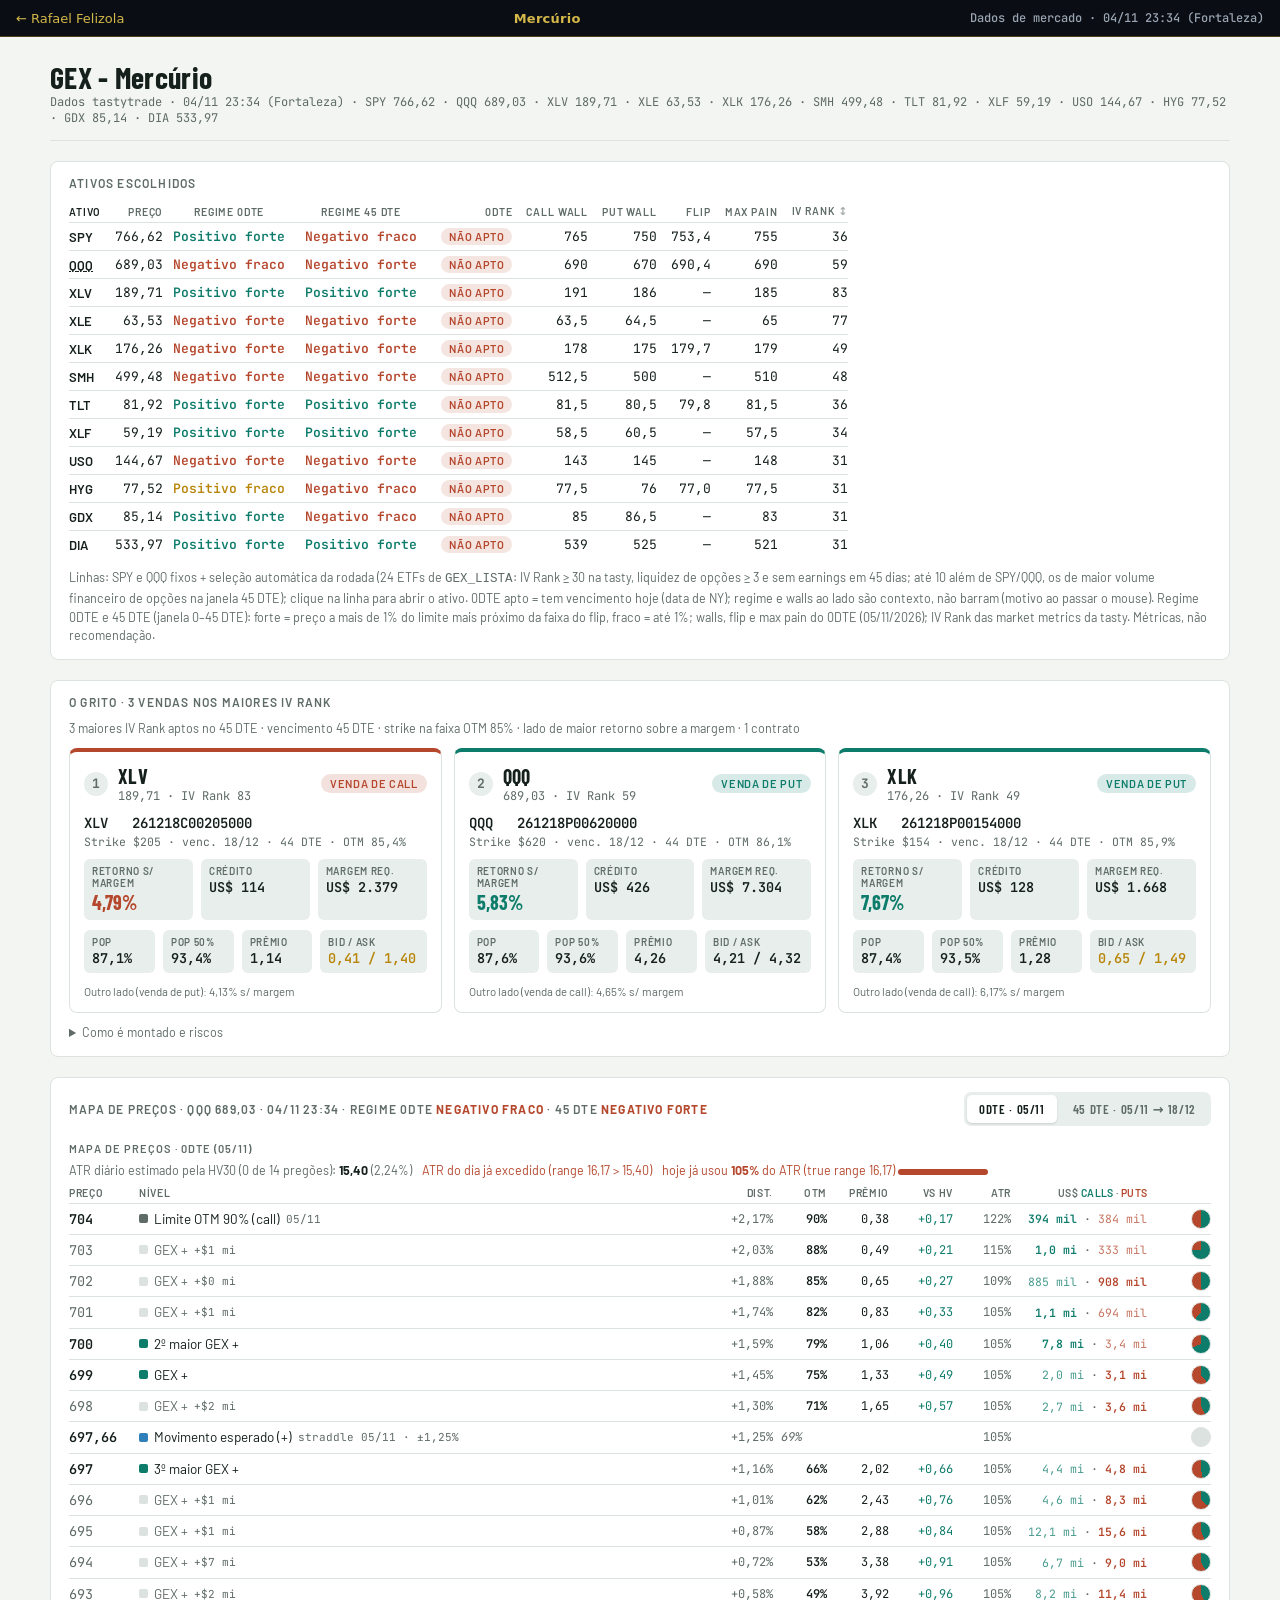
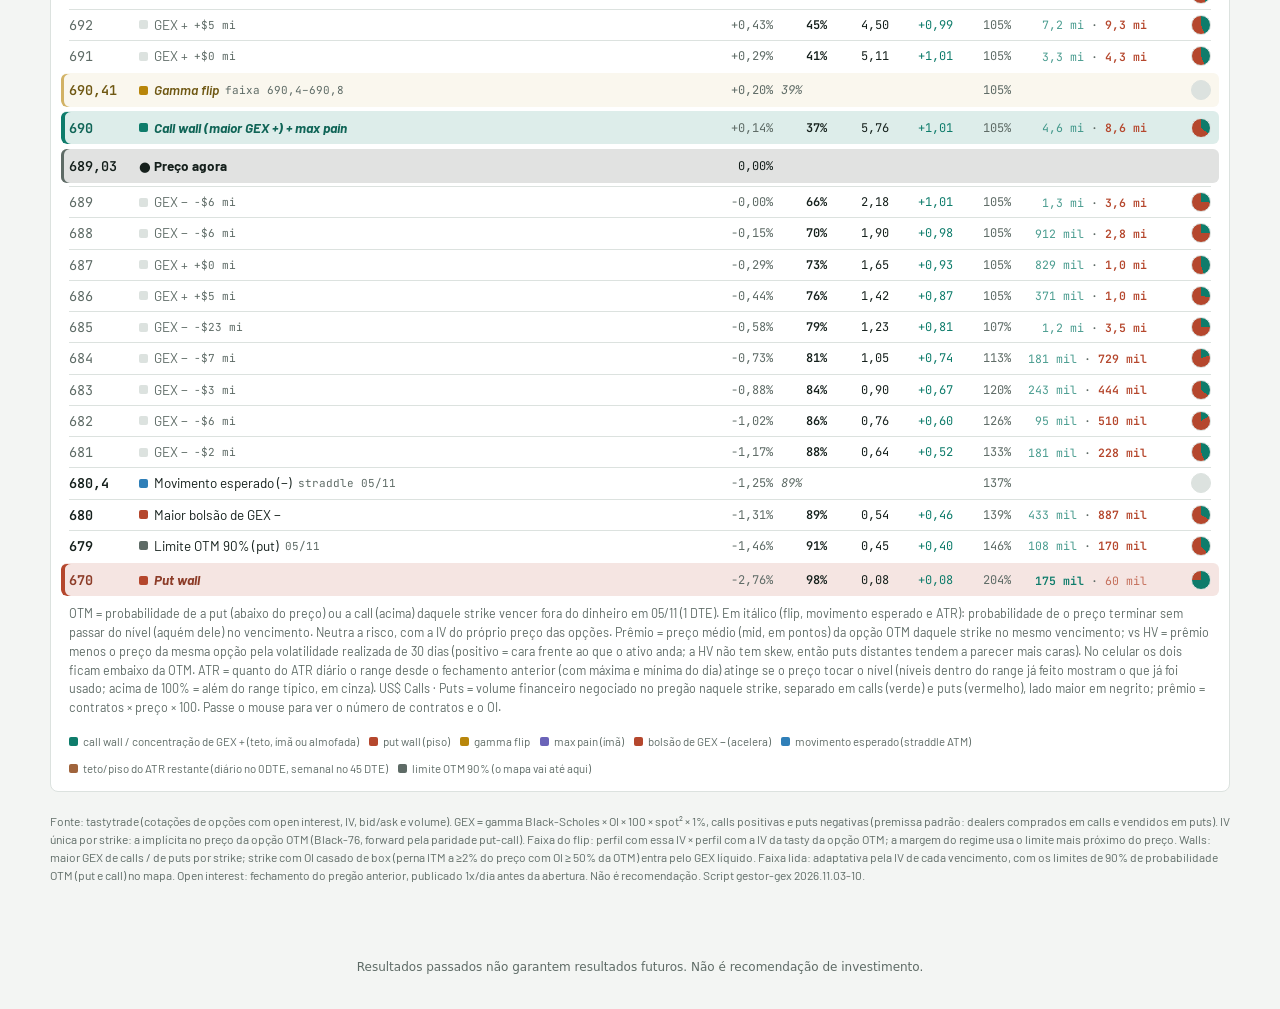
==== commit b5de4951: "GEX: rodada 2026-11-04 23:34 · versão 2026.11.03-10 · 2026-11-05T02:34:32Z (publicar_gex.ps1)" ====
--- a/gex/index.html
+++ b/gex/index.html
@@ -279,7 +279,7 @@
 </div>
 
 <script>
-const D={"SPY": {"spot": 764.12, "regime": {"tone": "warn", "label": "GAMMA POSITIVO · FRÁGIL", "why": "0DTE (04/11): GEX +$1,43 bi por 1%, mas o preço está só 0,81%–0,81% acima da faixa do flip (757,9–757,9).", "act": "Esperar reversão à média entre a put wall 767 e a call wall 760. Abaixo de 757,9 o 0DTE vira gamma negativo: movimentos passam a acelerar."}, "lv0": [[770, "res", "3º maior GEX + · limite OTM 90%", "", {"otm": 92, "k": "call", "pr": 0.14, "pb": 0.14, "pa": 0.15, "hv": 0.0, "sb": 0.14, "vf": 11846503, "vc": 3973870, "vp": 7872633, "nc": 274060, "np": 13446, "oi": 14965, "atr": 223}], [769, "grid", "GEX +", "+$92 mi", {"otm": 88, "k": "call", "pr": 0.23, "pb": 0.23, "pa": 0.24, "hv": 0.01, "sb": 0.22, "vf": 15008186, "vc": 4719481, "vp": 10288704, "nc": 200829, "np": 20912, "oi": 4406, "atr": 223}], [768, "grid", "GEX +", "+$79 mi", {"otm": 82, "k": "call", "pr": 0.4, "pb": 0.39, "pa": 0.4, "hv": 0.04, "sb": 0.36, "vf": 37757977, "vc": 9727507, "vp": 28030470, "nc": 246266, "np": 68367, "oi": 4846, "atr": 223}], [767.68, "em", "Movimento esperado (+)", "straddle 04/11 · ±0,47%", {"otm": 80, "k": "nível", "atr": 223}], [767, "sup", "Put wall", "", {"otm": 75, "k": "call", "pr": 0.62, "pb": 0.62, "pa": 0.63, "hv": 0.11, "sb": 0.52, "vf": 54794140, "vc": 14268250, "vp": 40525890, "nc": 228292, "np": 121335, "oi": 18951, "atr": 223}], [766, "res", "2º maior GEX +", "", {"otm": 66, "k": "call", "pr": 0.95, "pb": 0.95, "pa": 0.96, "hv": 0.26, "sb": 0.69, "vf": 62091422, "vc": 14532999, "vp": 47558422, "nc": 152178, "np": 179805, "oi": 5859, "atr": 223}], [765, "res", "GEX +", "", {"otm": 57, "k": "call", "pr": 1.39, "pb": 1.38, "pa": 1.39, "hv": 0.55, "sb": 0.83, "vf": 58402890, "vc": 13146282, "vp": 45256609, "nc": 94919, "np": 216022, "oi": 7801, "atr": 223}], [764, "grid", "GEX +", "+$163 mi", {"otm": 53, "k": "put", "pr": 1.64, "pb": 1.63, "pa": 1.64, "hv": 0.71, "sb": 0.92, "vf": 37467472, "vc": 10676362, "vp": 26791110, "nc": 55175, "np": 163860, "oi": 5266, "atr": 223}], [763, "grid", "GEX +", "+$118 mi", {"otm": 61, "k": "put", "pr": 1.25, "pb": 1.25, "pa": 1.26, "hv": 0.36, "sb": 0.9, "vf": 28643972, "vc": 7718854, "vp": 20925117, "nc": 30093, "np": 166734, "oi": 3870, "atr": 223}], [762, "grid", "GEX +", "+$99 mi", {"otm": 69, "k": "put", "pr": 0.95, "pb": 0.95, "pa": 0.96, "hv": 0.15, "sb": 0.8, "vf": 15971350, "vc": 4230198, "vp": 11741152, "nc": 12996, "np": 122944, "oi": 5091, "atr": 223}], [761, "grid", "GEX +", "+$218 mi", {"otm": 75, "k": "put", "pr": 0.74, "pb": 0.74, "pa": 0.75, "hv": 0.06, "sb": 0.69, "vf": 12194854, "vc": 5442621, "vp": 6752233, "nc": 13422, "np": 90634, "oi": 7113, "atr": 223}], [760.56, "em", "Movimento esperado (−)", "straddle 04/11", {"otm": 77, "k": "nível", "atr": 223}], [760, "res", "Call wall (maior GEX +)", "", {"otm": 80, "k": "put", "pr": 0.56, "pb": 0.56, "pa": 0.57, "hv": 0.02, "sb": 0.55, "vf": 13665985, "vc": 5858928, "vp": 7807057, "nc": 12006, "np": 138178, "oi": 12776, "atr": 223}], [759, "grid", "GEX −", "−$2 mi", {"otm": 84, "k": "put", "pr": 0.43, "pb": 0.43, "pa": 0.44, "hv": 0.0, "sb": 0.43, "vf": 5175952, "vc": 2642120, "vp": 2533832, "nc": 4591, "np": 58249, "oi": 4913, "atr": 223}], [758, "mag", "Max pain", "", {"otm": 88, "k": "put", "pr": 0.34, "pb": 0.33, "pa": 0.34, "hv": 0.0, "sb": 0.33, "vf": 4389062, "vc": 2786589, "vp": 1602472, "nc": 4203, "np": 47835, "oi": 7276, "atr": 223}], [757.95, "flip", "Gamma flip", "faixa 757,9–757,9", {"otm": 88, "k": "nível", "atr": 223}], [757, "otm", "Limite OTM 90% (put)", "04/11", {"otm": 90, "k": "put", "pr": 0.27, "pb": 0.26, "pa": 0.27, "hv": 0.0, "sb": 0.26, "vf": 5096576, "vc": 3700556, "vp": 1396020, "nc": 4882, "np": 52680, "oi": 6622, "atr": 223}]], "scen": [{"tone": "pos", "if": "Acima de 757,9", "then": "0DTE em gamma positivo: preço tende a oscilar entre 767 e 760; níveis acima: 765, 766, 770."}, {"tone": "neg", "if": "Abaixo de 757,9", "then": "0DTE vira gamma negativo: movimentos aceleram. Níveis abaixo: 758."}], "d0lab": "04/11", "ts0": "04/11 13:32", "otm0": {"exp": "04/11", "dte": 0, "put75": 757, "call75": 770}, "volf0": {"total": 405236756, "vol_oi": 13.61}, "sinal0": {"cls": "pos", "cen": [{"h": "Padrão", "total": 1.43, "flip": 757.95, "reg": "FRÁGIL", "muda": false}, {"h": "25% das puts vendidas por clientes", "total": 2.36, "flip": 751.64, "reg": "ESTÁVEL", "muda": false}, {"h": "25% das calls compradas por clientes", "total": -0.21, "flip": 765.5, "reg": "NEGATIVO", "muda": true}], "vira_puts": null, "vira_calls": 22, "nivel": "MODERADO", "robusto": false}, "atr0": {"atr": 9.56, "pct": 1.25, "fonte": "estimado", "n": 0, "pc": 754.35, "lo": 744.79, "hi": 763.91, "tr": 21.29, "usado": 223, "rest": {"excedido": true, "teto": null, "piso": null, "lo_ref": 754.35, "hi_ref": 775.64}}, "venda0": {"exp": "04/11", "dte": 0, "call_wall": 760, "put_wall": 767, "call": [{"faixa": 80, "strike": 768, "otm": 82.1, "pr": 0.4, "pb": 0.39, "pa": 0.4, "spread_pct": 2.5, "dist_pct": 0.51, "parede": false, "margem": 14934, "opcao": "SPY   261104C00768000", "pop": 84.5, "p50": 91.5}, {"faixa": 85, "strike": 769, "otm": 88.1, "pr": 0.23, "pb": 0.23, "pa": 0.24, "spread_pct": 4.3, "dist_pct": 0.64, "parede": false, "margem": 14818, "opcao": "SPY   261104C00769000", "pop": 89.2, "p50": 94.5}, {"faixa": 90, "strike": 770, "otm": 92.1, "pr": 0.14, "pb": 0.14, "pa": 0.15, "spread_pct": 6.9, "dist_pct": 0.77, "parede": false, "margem": 14709, "opcao": "SPY   261104C00770000", "pop": 92.6, "p50": 96.2}], "put": [{"faixa": 80, "strike": 759, "otm": 84.2, "pr": 0.43, "pb": 0.43, "pa": 0.44, "spread_pct": 2.3, "dist_pct": -0.67, "parede": false, "margem": 14814, "opcao": "SPY   261104P00759000", "pop": 86.1, "p50": 92.5}, {"faixa": 85, "strike": 758, "otm": 87.5, "pr": 0.34, "pb": 0.33, "pa": 0.34, "spread_pct": 3.0, "dist_pct": -0.8, "parede": false, "margem": 14704, "opcao": "SPY   261104P00758000", "pop": 88.8, "p50": 94.0}, {"faixa": 90, "strike": 757, "otm": 90.0, "pr": 0.27, "pb": 0.26, "pa": 0.27, "spread_pct": 3.8, "dist_pct": -0.93, "parede": false, "margem": 14597, "opcao": "SPY   261104P00757000", "pop": 90.8, "p50": 95.6}]}, "vol": {"ivx": 17.62, "ivx5": -1.74, "ivr": 41, "ivp": 34, "hv30": 12.45, "hv60": 11.38, "hv90": 10.69, "vrp": 5.17, "ivhv": 1.42, "p7": {"exp": "11/11", "dte": 7.2, "iv": 17.04}, "p30": {"exp": "04/12", "dte": 30.2, "iv": 17.64}, "p45": {"exp": "18/12", "dte": 44.2, "iv": 18.85}, "slope": 0.6, "forma": "Plana", "sk0": {"exp": "04/11", "put": 28.7, "call": 23.7, "atm": 25.9, "kp": 761, "kc": 767, "skew": 5.0, "dn": 2.8}, "sk30": {"exp": "04/12", "put": 17.2, "call": 12.3, "atm": 14.2, "kp": 743, "kc": 786, "skew": 5.0, "dn": 3.0}, "em": {"impl": 1.4, "real": 0.78, "x": 1.79}, "vix": {"v": 18.11, "prev": 20.83}, "upd": "2026-11-04T16:25:05.165Z"}, "qa": {"oi": "03/11", "avisos": [], "info": ["spot confere com a paridade do 0DTE (0,02%)", "0DTE: volume do dia já é 13,6× o OI de ontem"]}, "fri": "06/11", "regime45": {"tone": "neg", "label": "GAMMA NEGATIVO", "why": "Janela 0–45 DTE (04/11 → 18/12): GEX −$2,25 bi por 1%; preço 0,29% abaixo da faixa do flip (766,4–766,4).", "act": "Movimentos tendem a acelerar (dealers vendem na queda e compram na alta). Recuperar 766,4 devolve o gamma positivo. Piso: put wall 750."}, "lv45": [[809, "otm", "Limite OTM 90% (call)", "18/12 · 44d", {"otm": 90, "k": "call", "pr": 1.6, "pb": 1.59, "pa": 1.62, "hv": 1.88, "sb": -0.27, "vf": 49867, "vc": 49867, "vp": 0, "nc": 891, "np": 0, "oi": 4667, "atr": 256}], [800, "res", "2º maior GEX +", "20/11 · 16d · 58%", {"otm": 84, "k": "call", "pr": 2.91, "pb": 2.9, "pa": 2.92, "hv": 3.1, "sb": -0.19, "vf": 2503708, "vc": 2342230, "vp": 161478, "nc": 16130, "np": 45, "oi": 257537, "atr": 214}], [780, "res", "3º maior GEX +", "18/12 · 44d · 25%", {"otm": 64, "k": "call", "pr": 9.06, "pb": 9.03, "pa": 9.09, "hv": 8.11, "sb": 0.95, "vf": 8512001, "vc": 6133566, "vp": 2378436, "nc": 48317, "np": 1400, "oi": 156198, "atr": 120}], [775.73, "atr", "Teto do ATR semanal (est.)", "fech. de referência 754,35 + 21,38", {"otm": 89, "k": "nível", "atr": 100}], [775, "res", "GEX +", "12/11 · 8d · 16%", {"otm": 59, "k": "call", "pr": 11.45, "pb": 11.41, "pa": 11.48, "hv": 9.99, "sb": 1.46, "vf": 8401337, "vc": 5576506, "vp": 2824831, "nc": 121651, "np": 2260, "oi": 110444, "fx": 1.1, "atr": 100}], [772.7, "em", "Movimento esperado (+)", "até sexta 06/11 · ±1,12%", {"otm": 81, "k": "nível", "atr": 100}], [770, "res", "Call wall (maior GEX +)", "04/11 · 0d · 30%", {"otm": 53, "k": "call", "pr": 14.16, "pb": 14.14, "pa": 14.19, "hv": 12.15, "sb": 2.01, "vf": 50028278, "vc": 24359174, "vp": 25669104, "nc": 355829, "np": 36213, "oi": 172708, "fx": 2.3, "atr": 100}], [767, "mag", "Max pain", "20/11 · 16d", {"otm": 50, "k": "call", "pr": 15.97, "pb": 15.93, "pa": 16.01, "hv": 13.59, "sb": 2.38, "vf": 77715672, "vc": 24191082, "vp": 53524590, "nc": 261503, "np": 144498, "oi": 45587, "fx": 8.9, "atr": 100}], [766.36, "flip", "Gamma flip", "faixa 766,4–766,4", {"otm": 50, "k": "nível", "atr": 100}], [766, "res", "GEX +", "04/11 · 0d · 65%", {"otm": 49, "k": "call", "pr": 16.59, "pb": 16.56, "pa": 16.63, "hv": 14.1, "sb": 2.5, "vf": 93598664, "vc": 28546018, "vp": 65052645, "nc": 188754, "np": 214953, "oi": 33628, "fx": 12.0, "atr": 100}], [765, "res", "GEX +", "04/11 · 0d · 47%", {"otm": 48, "k": "call", "pr": 17.21, "pb": 17.18, "pa": 17.25, "hv": 14.62, "sb": 2.6, "vf": 102357342, "vc": 30865424, "vp": 71491919, "nc": 136343, "np": 269236, "oi": 108888, "fx": 3.7, "atr": 100}], [755.54, "em", "Movimento esperado (−)", "até sexta 06/11", {"otm": 77, "k": "nível", "atr": 100}], [754.26, "atr", "Piso do ATR semanal (est.)", "máx. da semana 775,64 − 21,38", {"otm": 80, "k": "nível", "atr": 100}], [750, "sup", "Put wall", "20/11 · 16d · 41%", {"otm": 65, "k": "put", "pr": 9.9, "pb": 9.87, "pa": 9.93, "hv": 6.06, "sb": 3.84, "vf": 26743658, "vc": 3948226, "vp": 22795432, "nc": 2349, "np": 112019, "oi": 252168, "atr": 120}], [745, "risk", "Bolsão de GEX −", "13/11 · 9d · 55%", {"otm": 68, "k": "put", "pr": 8.78, "pb": 8.75, "pa": 8.8, "hv": 4.69, "sb": 4.08, "vf": 26519479, "vc": 1931518, "vp": 24587961, "nc": 887, "np": 119596, "oi": 180810, "atr": 143}], [740, "risk", "Maior bolsão de GEX −", "20/11 · 16d · 62%", {"otm": 71, "k": "put", "pr": 7.8, "pb": 7.79, "pa": 7.82, "hv": 3.57, "sb": 4.24, "vf": 14285257, "vc": 3151393, "vp": 11133864, "nc": 1124, "np": 40352, "oi": 239757, "atr": 167}], [730, "risk", "Bolsão de GEX −", "20/11 · 16d · 38%", {"otm": 77, "k": "put", "pr": 6.21, "pb": 6.19, "pa": 6.24, "hv": 1.94, "sb": 4.27, "vf": 18048632, "vc": 266846, "vp": 17781785, "nc": 65, "np": 108237, "oi": 229474, "atr": 213}], [725, "risk", "Bolsão de GEX −", "20/11 · 16d · 73%", {"otm": 79, "k": "put", "pr": 5.56, "pb": 5.54, "pa": 5.58, "hv": 1.39, "sb": 4.17, "vf": 1479894, "vc": 4286, "vp": 1475608, "nc": 1, "np": 8801, "oi": 188028, "atr": 237}], [685, "otm", "Limite OTM 90% (put)", "18/12 · 44d", {"otm": 90, "k": "put", "pr": 2.6, "pb": 2.58, "pa": 2.61, "hv": 0.04, "sb": 2.55, "vf": 134632, "vc": 8127, "vp": 126506, "nc": 1, "np": 984, "oi": 45774, "atr": 424}]], "scen45": [{"tone": "pos", "if": "Acima de 766,4", "then": "Janela em gamma positivo: preço tende a oscilar entre 750 e 770; níveis acima: 765, 766, 770."}, {"tone": "neg", "if": "Abaixo de 766,4", "then": "Janela vira gamma negativo: movimentos aceleram. Níveis abaixo: 750 (20/11), 745 (13/11), 740 (20/11)."}], "tiles45": [{"h": "Janela 04/11 → 18/12", "tone": "neg", "v": "Negativo", "s": "−$2,25 bi por 1%", "d": "17 vencimentos somados. Flip 766,4–766,4."}, {"h": "Peso por vencimento", "tone": "neg", "v": "Distribuído", "s": "20/11 −$3,63 bi · 04/11 +$1,43 bi", "d": "Depois de sexta (06/11) sobra −$3,75 bi (167% do atual)."}, {"h": "Margem até o flip", "tone": "neg", "v": "Abaixo do flip", "s": "0,29–0,29%", "d": "Janela vira gamma negativo abaixo de 766,4."}, {"h": "Movimento esperado · até sexta (06/11)", "tone": "pos", "v": "Passa da call wall", "s": "±8,58 (±1,12%) → 755,5–772,7", "d": "Straddle ATM 764 de 06/11. Walls: put 750 / call 770."}], "semana": [{"exp": "04/11", "sai": "+$1,43 bi", "sai_v": 1.43, "depois": "−$3,69 bi", "depois_v": -3.69, "flip": "768,9–768,9", "reg": "NEGATIVO"}, {"exp": "05/11", "sai": "+$0,53 bi", "sai_v": 0.53, "depois": "−$4,21 bi", "depois_v": -4.21, "flip": "770,1–770,1", "reg": "NEGATIVO"}, {"exp": "06/11", "sai": "−$0,46 bi", "sai_v": -0.46, "depois": "−$3,75 bi", "depois_v": -3.75, "flip": "771,4–771,4", "reg": "NEGATIVO"}], "w45lab": "04/11 → 18/12", "ts45": "04/11 13:32", "otm45": {"exp": "18/12", "dte": 44, "put75": 685, "call75": 809, "curto": "06/11"}, "volf45": {"total": 946999679, "vol_oi": 0.94}, "sinal45": {"cls": "neg", "cen": [{"h": "Padrão", "total": -2.25, "flip": 766.36, "reg": "NEGATIVO", "muda": false}, {"h": "25% das puts vendidas por clientes", "total": 6.67, "flip": 755.06, "reg": "ESTÁVEL", "muda": true}, {"h": "25% das calls compradas por clientes", "total": -10.04, "flip": 781.13, "reg": "NEGATIVO", "muda": false}], "vira_puts": 6, "vira_calls": null, "nivel": "DEPENDE DA HIPÓTESE", "robusto": false}, "atrw": {"atr": 21.38, "pct": 2.8, "fonte": "estimado", "n": 0, "pc": 754.35, "rest": {"excedido": false, "teto": 775.73, "piso": 754.26, "lo_ref": 754.35, "hi_ref": 775.64}, "centro": "fechamento anterior", "lo": 732.97, "hi": 775.73, "h": 775.64, "l": 762.64, "tr": 21.29, "usado": 100}, "venda45": {"exp": "18/12", "dte": 44, "call_wall": 770, "put_wall": 750, "call": [{"faixa": 80, "strike": 796, "otm": 80.6, "pr": 3.74, "pb": 3.72, "pa": 3.76, "spread_pct": 1.1, "dist_pct": 4.17, "parede": false, "margem": 12468, "opcao": "SPY   261218C00796000", "pop": 83.4, "p50": 91.5}, {"faixa": 85, "strike": 802, "otm": 85.5, "pr": 2.56, "pb": 2.54, "pa": 2.58, "spread_pct": 1.6, "dist_pct": 4.96, "parede": false, "margem": 11750, "opcao": "SPY   261218C00802000", "pop": 87.1, "p50": 94.2}, {"faixa": 90, "strike": 809, "otm": 90.0, "pr": 1.6, "pb": 1.59, "pa": 1.62, "spread_pct": 1.9, "dist_pct": 5.87, "parede": false, "margem": 10955, "opcao": "SPY   261218C00809000", "pop": 90.8, "p50": 95.9}], "put": [{"faixa": 80, "strike": 723, "otm": 80.0, "pr": 5.33, "pb": 5.31, "pa": 5.35, "spread_pct": 0.8, "dist_pct": -5.38, "parede": false, "margem": 11703, "opcao": "SPY   261218P00723000", "pop": 82.9, "p50": 91.1}, {"faixa": 85, "strike": 708, "otm": 85.1, "pr": 3.93, "pb": 3.91, "pa": 3.95, "spread_pct": 1.0, "dist_pct": -7.34, "parede": false, "margem": 10063, "opcao": "SPY   261218P00708000", "pop": 86.8, "p50": 93.8}, {"faixa": 90, "strike": 685, "otm": 90.2, "pr": 2.6, "pb": 2.58, "pa": 2.61, "spread_pct": 1.2, "dist_pct": -10.35, "parede": false, "margem": 7630, "opcao": "SPY   261218P00685000", "pop": 91.0, "p50": 96.0}]}, "tiles": [{"h": "0DTE · 04/11", "tone": "pos", "v": "Positivo", "s": "+$1,43 bi por 1%", "d": "Call wall 760, put wall 767. Flip 757,9–757,9."}, {"h": "Janela 0–45 DTE", "tone": "neg", "v": "Negativo", "s": "−$2,25 bi por 1%", "d": "Flip 766,4–766,4. Detalhes na aba 45 DTE."}, {"h": "Margem até o flip (0DTE)", "tone": "neg", "v": "Estreita", "s": "0,81–0,81%", "d": "Corte do regime: 1% de folga até o limite mais próximo da faixa."}, {"h": "Movimento esperado · 0DTE (04/11)", "tone": "neg", "v": "Passa das duas walls", "s": "±3,56 (±0,47%) → 760,6–767,7", "d": "Straddle ATM 764 de 04/11. Walls: put 767 / call 760."}], "cards": [{"t": "0DTE", "tv": 1.43, "exp": "04/11/2026", "regime": "pos", "net": "+$1,43 bi", "cw": 760, "pw": 767, "flip": 757.95, "flip2": 757.9, "flipTxt": "757,9–757,9", "mp": 758, "mpl": "Max pain 04/11", "stats": [["GEX total (US$ por 1% de movimento)", "+$1,43 bi"], ["GEX de calls na call wall", "+$331 mi"], ["GEX de puts na put wall", "−$600 mi"], ["Contratos lidos", "92"]], "em": [760.56, 767.68]}, {"t": "Janela 0–45 DTE", "tv": -2.25, "exp": "04/11 → 18/12 · 17 vencimentos", "regime": "neg", "net": "−$2,25 bi", "cw": 770, "pw": 750, "flip": 766.36, "flip2": 766.36, "flipTxt": "766,4–766,4", "mp": 767, "mpl": "Max pain 20/11", "stats": [["GEX total (US$ por 1% de movimento)", "−$2,25 bi"], ["GEX de calls na call wall", "+$1.426 mi"], ["GEX de puts na put wall", "−$1.443 mi"], ["Contratos lidos", "2956"]], "em": [755.54, 772.7]}]}, "QQQ": {"spot": 690.52, "regime": {"tone": "neg", "label": "GAMMA NEGATIVO", "why": "0DTE (04/11): GEX −$0,13 bi por 1%; preço 0,10% abaixo da faixa do flip (691,2–691,4).", "act": "Movimentos tendem a acelerar (dealers vendem na queda e compram na alta). Recuperar 691,4 devolve o gamma positivo. Piso: put wall 685."}, "lv0": [[700, "otm", "Limite OTM 90% (call)", "04/11", {"otm": 92, "k": "call", "pr": 0.21, "pb": 0.21, "pa": 0.22, "hv": 0.01, "sb": 0.2, "vf": 38230650, "vc": 4804842, "vp": 33425809, "nc": 223481, "np": 39394, "oi": 12174, "atr": 102}], [699, "grid", "GEX +", "+$10 mi", {"otm": 89, "k": "call", "pr": 0.29, "pb": 0.29, "pa": 0.3, "hv": 0.03, "sb": 0.27, "vf": 30489983, "vc": 2630869, "vp": 27859114, "nc": 89182, "np": 36802, "oi": 1252, "atr": 102}], [698, "grid", "GEX +", "+$42 mi", {"otm": 86, "k": "call", "pr": 0.41, "pb": 0.41, "pa": 0.42, "hv": 0.06, "sb": 0.36, "vf": 39390304, "vc": 4901814, "vp": 34488490, "nc": 118116, "np": 51284, "oi": 5255, "atr": 102}], [697, "grid", "GEX +", "+$21 mi", {"otm": 82, "k": "call", "pr": 0.56, "pb": 0.55, "pa": 0.56, "hv": 0.11, "sb": 0.44, "vf": 43674643, "vc": 5285043, "vp": 38389600, "nc": 95226, "np": 65344, "oi": 2112, "atr": 102}], [696, "grid", "GEX +", "+$26 mi", {"otm": 77, "k": "call", "pr": 0.78, "pb": 0.77, "pa": 0.78, "hv": 0.2, "sb": 0.57, "vf": 39076840, "vc": 4940005, "vp": 34136835, "nc": 63742, "np": 67934, "oi": 3789, "atr": 102}], [695.52, "em", "Movimento esperado (+)", "straddle 04/11 · ±0,72%", {"otm": 75, "k": "nível", "atr": 102}], [695, "res", "3º maior GEX +", "", {"otm": 72, "k": "call", "pr": 1.0, "pb": 1.0, "pa": 1.01, "hv": 0.35, "sb": 0.66, "vf": 47314996, "vc": 8504812, "vp": 38810184, "nc": 84625, "np": 90678, "oi": 5251, "atr": 102}], [694, "res", "GEX +", "", {"otm": 65, "k": "call", "pr": 1.36, "pb": 1.36, "pa": 1.37, "hv": 0.57, "sb": 0.8, "vf": 36392500, "vc": 9139358, "vp": 27253142, "nc": 66955, "np": 74564, "oi": 2490, "atr": 102}], [693, "res", "2º maior GEX +", "", {"otm": 59, "k": "call", "pr": 1.78, "pb": 1.78, "pa": 1.79, "hv": 0.87, "sb": 0.91, "vf": 34784882, "vc": 9076903, "vp": 25707978, "nc": 50851, "np": 84013, "oi": 4596, "atr": 102}], [692, "grid", "GEX −", "−$14 mi", {"otm": 52, "k": "call", "pr": 2.27, "pb": 2.26, "pa": 2.28, "hv": 1.29, "sb": 0.98, "vf": 29692719, "vc": 10339623, "vp": 19353096, "nc": 45549, "np": 76798, "oi": 2077, "atr": 102}], [691.24, "flip", "Gamma flip", "faixa 691,2–691,4", {"otm": 47, "k": "nível", "atr": 102}], [691, "grid", "GEX −", "−$2 mi", {"otm": 45, "k": "call", "pr": 2.82, "pb": 2.81, "pa": 2.83, "hv": 1.81, "sb": 1.01, "vf": 21494385, "vc": 8586336, "vp": 12908049, "nc": 30448, "np": 61761, "oi": 2434, "atr": 102}], [690, "res", "Call wall (maior GEX +) + max pain", "", {"otm": 61, "k": "put", "pr": 1.72, "pb": 1.71, "pa": 1.72, "hv": 0.72, "sb": 1.0, "vf": 36405096, "vc": 10993770, "vp": 25411326, "nc": 32430, "np": 148171, "oi": 8031, "atr": 102}], [689, "grid", "GEX +", "+$18 mi", {"otm": 67, "k": "put", "pr": 1.39, "pb": 1.38, "pa": 1.39, "hv": 0.45, "sb": 0.93, "vf": 11744020, "vc": 4270560, "vp": 7473460, "nc": 10416, "np": 53960, "oi": 2198, "atr": 102}], [688, "grid", "GEX +", "+$16 mi", {"otm": 72, "k": "put", "pr": 1.12, "pb": 1.12, "pa": 1.13, "hv": 0.27, "sb": 0.86, "vf": 12325282, "vc": 3432044, "vp": 8893238, "nc": 7091, "np": 79051, "oi": 3873, "atr": 102}], [687, "grid", "GEX −", "−$9 mi", {"otm": 76, "k": "put", "pr": 0.94, "pb": 0.93, "pa": 0.94, "hv": 0.15, "sb": 0.79, "vf": 6735096, "vc": 2403802, "vp": 4331294, "nc": 4247, "np": 46324, "oi": 3887, "atr": 102}], [686, "grid", "GEX −", "−$31 mi", {"otm": 80, "k": "put", "pr": 0.73, "pb": 0.73, "pa": 0.74, "hv": 0.08, "sb": 0.66, "vf": 5256711, "vc": 1571936, "vp": 3684775, "nc": 2439, "np": 50133, "oi": 5003, "atr": 102}], [685.52, "em", "Movimento esperado (−)", "straddle 04/11", {"otm": 82, "k": "nível", "atr": 102}], [685, "sup", "Put wall", "", {"otm": 83, "k": "put", "pr": 0.61, "pb": 0.61, "pa": 0.62, "hv": 0.04, "sb": 0.58, "vf": 7802254, "vc": 2618112, "vp": 5184142, "nc": 3584, "np": 84295, "oi": 14580, "atr": 104}], [684, "grid", "GEX −", "−$27 mi", {"otm": 86, "k": "put", "pr": 0.48, "pb": 0.48, "pa": 0.49, "hv": 0.02, "sb": 0.47, "vf": 3120649, "vc": 822719, "vp": 2297930, "nc": 1007, "np": 47380, "oi": 3796, "atr": 110}], [683, "grid", "GEX −", "−$32 mi", {"otm": 88, "k": "put", "pr": 0.41, "pb": 0.4, "pa": 0.41, "hv": 0.01, "sb": 0.4, "vf": 1836802, "vc": 575672, "vp": 1261130, "nc": 634, "np": 31139, "oi": 2894, "atr": 117}], [682, "otm", "Limite OTM 90% (put)", "04/11", {"otm": 91, "k": "put", "pr": 0.33, "pb": 0.32, "pa": 0.33, "hv": 0.0, "sb": 0.32, "vf": 1354470, "vc": 631052, "vp": 723418, "nc": 632, "np": 22259, "oi": 7443, "atr": 123}], [680, "risk", "Maior bolsão de GEX −", "", {"otm": 94, "k": "put", "pr": 0.21, "pb": 0.21, "pa": 0.22, "hv": 0.0, "sb": 0.21, "vf": 1625283, "vc": 596250, "vp": 1029033, "nc": 500, "np": 47862, "oi": 12938, "atr": 136}]], "scen": [{"tone": "pos", "if": "Acima de 691,4", "then": "0DTE em gamma positivo: preço tende a oscilar entre 685 e 690; níveis acima: 693, 694, 695."}, {"tone": "neg", "if": "Abaixo de 691,2", "then": "0DTE vira gamma negativo: movimentos aceleram. Níveis abaixo: 685, 680."}], "d0lab": "04/11", "ts0": "04/11 13:32", "otm0": {"exp": "04/11", "dte": 0, "put75": 682, "call75": 700}, "volf0": {"total": 480294424, "vol_oi": 16.27}, "sinal0": {"cls": "neg", "cen": [{"h": "Padrão", "total": -0.13, "flip": 691.35, "reg": "NEGATIVO", "muda": false}, {"h": "25% das puts vendidas por clientes", "total": 0.47, "flip": 686.33, "reg": "FRÁGIL", "muda": true}, {"h": "25% das calls compradas por clientes", "total": -0.66, "flip": 697.07, "reg": "NEGATIVO", "muda": false}], "vira_puts": 5, "vira_calls": null, "nivel": "DEPENDE DA HIPÓTESE", "robusto": false}, "atr0": {"atr": 15.83, "pct": 2.29, "fonte": "estimado", "n": 0, "pc": 685.28, "lo": 669.45, "hi": 701.11, "tr": 16.17, "usado": 102, "rest": {"excedido": true, "teto": null, "piso": null, "lo_ref": 685.28, "hi_ref": 701.45}}, "venda0": {"exp": "04/11", "dte": 0, "call_wall": 690, "put_wall": 685, "call": [{"faixa": 80, "strike": 697, "otm": 82.2, "pr": 0.56, "pb": 0.55, "pa": 0.56, "spread_pct": 1.8, "dist_pct": 0.94, "parede": false, "margem": 13218, "opcao": "QQQ   261104C00697000", "pop": 84.6, "p50": 91.6}, {"faixa": 85, "strike": 698, "otm": 86.1, "pr": 0.41, "pb": 0.41, "pa": 0.42, "spread_pct": 2.4, "dist_pct": 1.08, "parede": false, "margem": 13104, "opcao": "QQQ   261104C00698000", "pop": 87.6, "p50": 93.3}, {"faixa": 90, "strike": 700, "otm": 92.0, "pr": 0.21, "pb": 0.21, "pa": 0.22, "spread_pct": 4.7, "dist_pct": 1.37, "parede": false, "margem": 12884, "opcao": "QQQ   261104C00700000", "pop": 92.5, "p50": 96.2}], "put": [{"faixa": 80, "strike": 684, "otm": 86.3, "pr": 0.48, "pb": 0.48, "pa": 0.49, "spread_pct": 2.1, "dist_pct": -0.94, "parede": true, "margem": 13207, "opcao": "QQQ   261104P00684000", "pop": 87.7, "p50": 93.5}, {"faixa": 85, "strike": 684, "otm": 86.3, "pr": 0.48, "pb": 0.48, "pa": 0.49, "spread_pct": 2.1, "dist_pct": -0.94, "parede": true, "margem": 13207, "opcao": "QQQ   261104P00684000", "pop": 87.7, "p50": 93.5}, {"faixa": 90, "strike": 682, "otm": 90.5, "pr": 0.33, "pb": 0.32, "pa": 0.33, "spread_pct": 3.1, "dist_pct": -1.23, "parede": false, "margem": 12991, "opcao": "QQQ   261104P00682000", "pop": 91.2, "p50": 95.7}]}, "vol": {"ivx": 26.3, "ivx5": -0.78, "ivr": 66, "ivp": 77, "hv30": 22.8, "hv60": 19.73, "hv90": 18.82, "vrp": 3.5, "ivhv": 1.15, "p7": {"exp": "11/11", "dte": 7.2, "iv": 27.1}, "p30": {"exp": "04/12", "dte": 30.2, "iv": 26.33}, "p45": {"exp": "18/12", "dte": 44.2, "iv": 27.2}, "slope": -0.8, "forma": "Plana", "sk0": {"exp": "04/11", "put": 42.8, "call": 37.0, "atm": 38.6, "kp": 687, "kc": 696, "skew": 5.9, "dn": 4.2}, "sk30": {"exp": "04/12", "put": 27.0, "call": 21.0, "atm": 23.5, "kp": 660, "kc": 724, "skew": 6.0, "dn": 3.6}, "em": {"impl": 2.19, "real": 1.44, "x": 1.52}, "vix": {"v": 18.11, "prev": 20.83}, "upd": "2026-11-04T16:17:04.227Z"}, "qa": {"oi": "03/11", "avisos": [], "info": ["spot confere com a paridade do 0DTE (0,18%)", "0DTE: volume do dia já é 16,3× o OI de ontem"]}, "fri": "06/11", "regime45": {"tone": "neg", "label": "GAMMA NEGATIVO", "why": "Janela 0–45 DTE (04/11 → 18/12): GEX −$5,57 bi por 1%; preço 3,47% abaixo da faixa do flip (714,5–714,6).", "act": "Movimentos tendem a acelerar (dealers vendem na queda e compram na alta). Recuperar 714,6 devolve o gamma positivo. Piso: put wall 680."}, "lv45": [[759, "otm", "Limite OTM 90% (call)", "18/12 · 44d", {"otm": 90, "k": "call", "pr": 2.53, "pb": 2.5, "pa": 2.56, "hv": 3.89, "sb": -1.36, "vf": 41148, "vc": 41148, "vp": 0, "nc": 625, "np": 0, "oi": 4745, "atr": 208}], [730, "res", "GEX +", "18/12 · 44d · 55%", {"otm": 76, "k": "call", "pr": 7.82, "pb": 7.78, "pa": 7.85, "hv": 9.26, "sb": -1.44, "vf": 3208434, "vc": 2691442, "vp": 516992, "nc": 14431, "np": 131, "oi": 94532, "atr": 126}], [720.67, "atr", "Teto do ATR semanal (est.)", "fech. de referência 685,28 + 35,39", {"otm": 97, "k": "nível", "atr": 100}], [720, "res", "3º maior GEX + · box (OI casado) + max pain", "18/12 · 44d · 64%", {"otm": 69, "k": "call", "pr": 11.0, "pb": 10.95, "pa": 11.05, "hv": 12.1, "sb": -1.1, "vf": 14786166, "vc": 6892620, "vp": 7893545, "nc": 34478, "np": 2649, "oi": 212191, "atr": 98}], [715, "res", "2º maior GEX +", "20/11 · 16d · 37%", {"otm": 66, "k": "call", "pr": 12.95, "pb": 12.91, "pa": 12.99, "hv": 13.75, "sb": -0.8, "vf": 10489704, "vc": 8068944, "vp": 2420760, "nc": 28931, "np": 913, "oi": 122859, "atr": 84}], [714.5, "flip", "Gamma flip", "faixa 714,5–714,6", {"otm": 65, "k": "nível", "atr": 83}], [704.25, "em", "Movimento esperado (+)", "até sexta 06/11 · ±1,99%", {"otm": 79, "k": "nível", "atr": 54}], [700, "res", "Call wall (maior GEX +)", "18/12 · 44d · 47%", {"otm": 55, "k": "call", "pr": 19.94, "pb": 19.9, "pa": 19.98, "hv": 19.69, "sb": 0.25, "vf": 108883696, "vc": 45634298, "vp": 63249398, "nc": 313918, "np": 61454, "oi": 246734, "fx": 1.5, "atr": 46}], [697, "res", "GEX +", "04/11 · 0d · 39%", {"otm": 53, "k": "call", "pr": 21.55, "pb": 21.48, "pa": 21.61, "hv": 21.06, "sb": 0.48, "vf": 57827734, "vc": 10301302, "vp": 47526432, "nc": 108190, "np": 75247, "oi": 11965, "fx": 15.3, "atr": 46}], [694, "res", "GEX +", "04/11 · 0d · 64%", {"otm": 51, "k": "call", "pr": 23.23, "pb": 23.17, "pa": 23.3, "hv": 22.5, "sb": 0.73, "vf": 48991486, "vc": 14544720, "vp": 34446766, "nc": 75779, "np": 84335, "oi": 14111, "fx": 11.3, "atr": 46}], [690, "risk", "Bolsão de GEX −", "18/12 · 44d · 32%", {"otm": 52, "k": "put", "pr": 20.32, "pb": 20.24, "pa": 20.39, "hv": 19.29, "sb": 1.02, "vf": 87503500, "vc": 31849224, "vp": 55654276, "nc": 50420, "np": 185124, "oi": 193254, "fx": 1.2, "atr": 46}], [685, "risk", "Bolsão de GEX −", "13/11 · 9d · 37%", {"otm": 55, "k": "put", "pr": 18.38, "pb": 18.3, "pa": 18.46, "hv": 17.01, "sb": 1.37, "vf": 38173223, "vc": 9805463, "vp": 28367760, "nc": 8523, "np": 123759, "oi": 125751, "fx": 1.1, "atr": 46}], [680, "sup", "Put wall", "20/11 · 16d · 35%", {"otm": 59, "k": "put", "pr": 16.64, "pb": 16.56, "pa": 16.71, "hv": 14.9, "sb": 1.73, "vf": 33703676, "vc": 2619158, "vp": 31084519, "nc": 1577, "np": 90889, "oi": 274670, "atr": 61}], [676.79, "em", "Movimento esperado (−)", "até sexta 06/11", {"otm": 79, "k": "nível", "atr": 70}], [675, "risk", "Maior bolsão de GEX −", "06/11 · 2d · 46%", {"otm": 62, "k": "put", "pr": 15.04, "pb": 14.97, "pa": 15.1, "hv": 12.97, "sb": 2.06, "vf": 16362642, "vc": 2669091, "vp": 13693552, "nc": 1159, "np": 53695, "oi": 150389, "atr": 75}], [670, "risk", "Bolsão de GEX −", "20/11 · 16d · 39%", {"otm": 64, "k": "put", "pr": 13.57, "pb": 13.51, "pa": 13.63, "hv": 11.22, "sb": 2.35, "vf": 11335444, "vc": 1621468, "vp": 9713976, "nc": 586, "np": 33708, "oi": 152056, "atr": 89}], [666.06, "atr", "Piso do ATR semanal (est.)", "máx. da semana 701,45 − 35,39", {"otm": 90, "k": "nível", "atr": 100}], [590, "otm", "Limite OTM 90% (put)", "18/12 · 44d", {"otm": 91, "k": "put", "pr": 2.98, "pb": 2.95, "pa": 3.0, "hv": 0.36, "sb": 2.62, "vf": 281158, "vc": 207210, "vp": 73948, "nc": 20, "np": 469, "oi": 32087, "atr": 315}]], "scen45": [{"tone": "pos", "if": "Acima de 714,6", "then": "Janela em gamma positivo: preço tende a oscilar entre 680 e 700; níveis acima: 694, 697, 700."}, {"tone": "neg", "if": "Abaixo de 714,5", "then": "Janela vira gamma negativo: movimentos aceleram. Níveis abaixo: 690 (18/12), 685 (13/11), 680 (20/11)."}], "tiles45": [{"h": "Janela 04/11 → 18/12", "tone": "neg", "v": "Negativo", "s": "−$5,57 bi por 1%", "d": "17 vencimentos somados. Flip 714,5–714,6."}, {"h": "Peso por vencimento", "tone": "neg", "v": "Distribuído", "s": "06/11 −$1,91 bi · 20/11 −$1,78 bi", "d": "Depois de sexta (06/11) sobra −$3,52 bi (63% do atual)."}, {"h": "Margem até o flip", "tone": "neg", "v": "Abaixo do flip", "s": "3,47–3,49%", "d": "Janela vira gamma negativo abaixo de 714,5."}, {"h": "Movimento esperado · até sexta (06/11)", "tone": "neg", "v": "Passa das duas walls", "s": "±13,73 (±1,99%) → 676,8–704,3", "d": "Straddle ATM 691 de 06/11. Walls: put 680 / call 700."}], "semana": [{"exp": "04/11", "sai": "−$0,13 bi", "sai_v": -0.13, "depois": "−$5,44 bi", "depois_v": -5.44, "flip": "716,2–716,4", "reg": "NEGATIVO"}, {"exp": "05/11", "sai": "−$0,01 bi", "sai_v": -0.01, "depois": "−$5,43 bi", "depois_v": -5.43, "flip": "718,1–718,2", "reg": "NEGATIVO"}, {"exp": "06/11", "sai": "−$1,91 bi", "sai_v": -1.91, "depois": "−$3,52 bi", "depois_v": -3.52, "flip": "718,9–719,1", "reg": "NEGATIVO"}], "w45lab": "04/11 → 18/12", "ts45": "04/11 13:32", "otm45": {"exp": "18/12", "dte": 44, "put75": 590, "call75": 759, "curto": "06/11"}, "volf45": {"total": 1153982190, "vol_oi": 0.85}, "sinal45": {"cls": "neg", "cen": [{"h": "Padrão", "total": -5.57, "flip": 714.5, "reg": "NEGATIVO", "muda": false}, {"h": "25% das puts vendidas por clientes", "total": 0.33, "flip": 689.34, "reg": "FRÁGIL", "muda": true}, {"h": "25% das calls compradas por clientes", "total": -8.68, "flip": null, "reg": "NEGATIVO", "muda": false}], "vira_puts": 24, "vira_calls": null, "nivel": "MODERADO", "robusto": false}, "atrw": {"atr": 35.39, "pct": 5.12, "fonte": "estimado", "n": 0, "pc": 685.28, "rest": {"excedido": false, "teto": 720.67, "piso": 666.06, "lo_ref": 685.28, "hi_ref": 701.45}, "centro": "fechamento anterior", "lo": 649.89, "hi": 720.67, "h": 701.45, "l": 687.87, "tr": 16.17, "usado": 46}, "venda45": {"exp": "18/12", "dte": 44, "call_wall": 700, "put_wall": 680, "call": [{"faixa": 80, "strike": 737, "otm": 80.1, "pr": 6.04, "pb": 6.01, "pa": 6.08, "spread_pct": 1.2, "dist_pct": 6.73, "parede": false, "margem": 9767, "opcao": "QQQ   261218C00737000", "pop": 83.1, "p50": 91.4}, {"faixa": 85, "strike": 747, "otm": 85.3, "pr": 4.12, "pb": 4.08, "pa": 4.15, "spread_pct": 1.7, "dist_pct": 8.18, "parede": false, "margem": 8574, "opcao": "QQQ   261218C00747000", "pop": 87.0, "p50": 94.1}, {"faixa": 90, "strike": 759, "otm": 90.1, "pr": 2.53, "pb": 2.5, "pa": 2.56, "spread_pct": 2.4, "dist_pct": 9.92, "parede": false, "margem": 7215, "opcao": "QQQ   261218C00759000", "pop": 90.9, "p50": 96.0}], "put": [{"faixa": 80, "strike": 635, "otm": 80.1, "pr": 6.74, "pb": 6.7, "pa": 6.78, "spread_pct": 1.2, "dist_pct": -8.04, "parede": false, "margem": 8932, "opcao": "QQQ   261218P00635000", "pop": 83.0, "p50": 91.2}, {"faixa": 85, "strike": 615, "otm": 85.8, "pr": 4.62, "pb": 4.58, "pa": 4.65, "spread_pct": 1.5, "dist_pct": -10.94, "parede": false, "margem": 6720, "opcao": "QQQ   261218P00615000", "pop": 87.3, "p50": 94.2}, {"faixa": 90, "strike": 590, "otm": 90.5, "pr": 2.98, "pb": 2.95, "pa": 3.0, "spread_pct": 1.7, "dist_pct": -14.56, "parede": false, "margem": 6198, "opcao": "QQQ   261218P00590000", "pop": 91.2, "p50": 96.2}]}, "tiles": [{"h": "0DTE · 04/11", "tone": "neg", "v": "Negativo", "s": "−$0,13 bi por 1%", "d": "Call wall 690, put wall 685. Flip 691,2–691,4."}, {"h": "Janela 0–45 DTE", "tone": "neg", "v": "Negativo", "s": "−$5,57 bi por 1%", "d": "Flip 714,5–714,6. Detalhes na aba 45 DTE."}, {"h": "Margem até o flip (0DTE)", "tone": "neg", "v": "Abaixo do flip", "s": "0,10–0,12%", "d": "Corte do regime: 1% de folga até o limite mais próximo da faixa."}, {"h": "Movimento esperado · 0DTE (04/11)", "tone": "pos", "v": "Passa da call wall", "s": "±5,00 (±0,72%) → 685,5–695,5", "d": "Straddle ATM 691 de 04/11. Walls: put 685 / call 690."}], "cards": [{"t": "0DTE", "tv": -0.13, "exp": "04/11/2026", "regime": "neg", "net": "−$0,13 bi", "cw": 690, "pw": 685, "flip": 691.24, "flip2": 691.35, "flipTxt": "691,2–691,4", "mp": 690, "mpl": "Max pain 04/11", "stats": [["GEX total (US$ por 1% de movimento)", "−$0,13 bi"], ["GEX de calls na call wall", "+$143 mi"], ["GEX de puts na put wall", "−$219 mi"], ["Contratos lidos", "84"]], "em": [685.52, 695.52]}, {"t": "Janela 0–45 DTE", "tv": -5.57, "exp": "04/11 → 18/12 · 17 vencimentos", "regime": "neg", "net": "−$5,57 bi", "cw": 700, "pw": 680, "flip": 714.5, "flip2": 714.62, "flipTxt": "714,5–714,6", "mp": 720, "mpl": "Max pain 20/11", "stats": [["GEX total (US$ por 1% de movimento)", "−$5,57 bi"], ["GEX de calls na call wall", "+$613 mi"], ["GEX de puts na put wall", "−$1.284 mi"], ["Contratos lidos", "2605"]], "em": [676.79, 704.25]}]}, "XLE": {"spot": 63.525, "regime": {"tone": "neg", "label": "GAMMA NEGATIVO", "why": "0DTE (04/11): GEX −$0,00 bi por 1%.", "act": "Movimentos tendem a acelerar (dealers vendem na queda e compram na alta). Piso: put wall 64."}, "lv0": [[65, "risk", "Maior bolsão de GEX − · box (OI casado) + max pain · limite OTM 90%", "", {"otm": 94, "k": "call", "pr": 0.03, "pb": 0.02, "pa": 0.03, "hv": 0.0, "sb": 0.02, "vf": 39658, "vc": 2262, "vp": 37395, "nc": 905, "np": 277, "oi": 1457, "atr": 180}], [64.35, "em", "Movimento esperado (+)", "straddle 04/11 · ±1,30%", {"otm": 81, "k": "nível", "atr": 180}], [64, "sup", "Put wall (maior GEX − líquido)", "", {"otm": 70, "k": "call", "pr": 0.17, "pb": 0.16, "pa": 0.18, "hv": 0.03, "sb": 0.14, "vf": 130582, "vc": 9401, "vp": 121182, "nc": 553, "np": 2003, "oi": 1279, "atr": 180}], [63, "grid", "GEX −", "−$0 mi", {"otm": 73, "k": "put", "pr": 0.15, "pb": 0.14, "pa": 0.16, "hv": 0.01, "sb": 0.14, "vf": 25453, "vc": 73, "vp": 25380, "nc": 1, "np": 1692, "oi": 74, "atr": 207}], [62.7, "em", "Movimento esperado (−)", "straddle 04/11", {"otm": 82, "k": "nível", "atr": 224}], [62, "res", "Call wall (maior GEX + líquido) · limite OTM 90%", "", {"otm": 93, "k": "put", "pr": 0.03, "pb": 0.02, "pa": 0.04, "hv": 0.0, "sb": 0.03, "vf": 20607, "vc": 0, "vp": 20607, "nc": 0, "np": 6869, "oi": 2, "atr": 263}]], "scen": [{"tone": "pos", "if": "Acima de 64", "then": "Sem flip em ±6%: preço entre 64 e 62."}, {"tone": "neg", "if": "Abaixo de 64", "then": "Perde a put wall."}], "d0lab": "04/11", "ts0": "04/11 13:32", "otm0": {"exp": "04/11", "dte": 0, "put75": 62, "call75": 65}, "volf0": {"total": 216300, "vol_oi": 4.37}, "sinal0": {"cls": "neg", "cen": [{"h": "Padrão", "total": -0.0, "flip": null, "reg": "NEGATIVO", "muda": false}, {"h": "25% das puts vendidas por clientes", "total": -0.0, "flip": null, "reg": "NEGATIVO", "muda": false}, {"h": "25% das calls compradas por clientes", "total": -0.0, "flip": null, "reg": "NEGATIVO", "muda": false}], "vira_puts": 48, "vira_calls": null, "nivel": "ROBUSTO", "robusto": true}, "atr0": {"atr": 1.78, "pct": 2.8, "fonte": "estimado", "n": 0, "pc": 66.68, "lo": 64.9, "hi": 68.46, "tr": 3.2, "usado": 180, "rest": {"excedido": true, "teto": null, "piso": null, "lo_ref": 63.48, "hi_ref": 66.68}}, "venda0": {"exp": "04/11", "dte": 0, "call_wall": 62, "put_wall": 64, "call": [{"faixa": 80, "strike": 65, "otm": 93.9, "pr": 0.03, "pb": 0.02, "pa": 0.03, "spread_pct": 40.0, "dist_pct": 2.32, "parede": false, "margem": 1126, "opcao": "XLE   261104C00065000", "pop": 94.2, "p50": 97.0}, {"faixa": 85, "strike": 65, "otm": 93.9, "pr": 0.03, "pb": 0.02, "pa": 0.03, "spread_pct": 40.0, "dist_pct": 2.32, "parede": false, "margem": 1126, "opcao": "XLE   261104C00065000", "pop": 94.2, "p50": 97.0}, {"faixa": 90, "strike": 65, "otm": 93.9, "pr": 0.03, "pb": 0.02, "pa": 0.03, "spread_pct": 40.0, "dist_pct": 2.32, "parede": false, "margem": 1126, "opcao": "XLE   261104C00065000", "pop": 94.2, "p50": 97.0}], "put": [{"faixa": 80, "strike": 62, "otm": 93.3, "pr": 0.03, "pb": 0.02, "pa": 0.04, "spread_pct": 66.7, "dist_pct": -2.4, "parede": false, "margem": 1121, "opcao": "XLE   261104P00062000", "pop": 93.7, "p50": 96.8}, {"faixa": 85, "strike": 62, "otm": 93.3, "pr": 0.03, "pb": 0.02, "pa": 0.04, "spread_pct": 66.7, "dist_pct": -2.4, "parede": false, "margem": 1121, "opcao": "XLE   261104P00062000", "pop": 93.7, "p50": 96.8}, {"faixa": 90, "strike": 62, "otm": 93.3, "pr": 0.03, "pb": 0.02, "pa": 0.04, "spread_pct": 66.7, "dist_pct": -2.4, "parede": false, "margem": 1121, "opcao": "XLE   261104P00062000", "pop": 93.7, "p50": 96.8}]}, "vol": {"ivx": 30.78, "ivx5": 2.12, "ivr": 78, "ivp": 87, "hv30": 27.9, "hv60": 23.95, "hv90": 23.64, "vrp": 2.88, "ivhv": 1.1, "p7": {"exp": "11/11", "dte": 7.2, "iv": 34.92}, "p30": {"exp": "04/12", "dte": 30.2, "iv": 30.77}, "p45": {"exp": "18/12", "dte": 44.2, "iv": 29.91}, "slope": -4.2, "forma": "Invertida", "sk0": null, "sk30": {"exp": "04/12", "put": 32.0, "call": 33.4, "atm": 30.9, "kp": 60.5, "kc": 68.5, "skew": -1.4, "dn": 1.2}, "em": {"impl": 3.92, "real": 1.76, "x": 2.23}, "vix": {"v": 18.11, "prev": 20.83}, "upd": "2026-11-04T16:26:47.097Z"}, "qa": {"oi": "03/11", "avisos": ["spread do ATM 0DTE (64) em 15% do preço"], "info": ["spot confere com a paridade do 0DTE (0,06%)", "0DTE: volume do dia já é 4,4× o OI de ontem"]}, "fri": "06/11", "regime45": {"tone": "neg", "label": "GAMMA NEGATIVO", "why": "Janela 0–45 DTE (04/11 → 18/12): GEX −$0,09 bi por 1%.", "act": "Movimentos tendem a acelerar (dealers vendem na queda e compram na alta). Piso: put wall 60."}, "lv45": [[70, "res", "Call wall (maior GEX +)", "20/11 · 16d · 62%", {"otm": 83, "k": "call", "pr": 0.62, "pb": 0.61, "pa": 0.63, "hv": 0.62, "sb": 0.0, "vf": 142456, "vc": 142456, "vp": 0, "nc": 4795, "np": 0, "oi": 99308, "atr": 164}], [67.46, "atr", "Teto do ATR semanal (est.)", "mín. da semana 63,48 + 3,98", {"otm": 95, "k": "nível", "atr": 100}], [67, "res", "2º maior GEX +", "20/11 · 16d · 68%", {"otm": 70, "k": "call", "vf": 110834, "vc": 110834, "vp": 0, "nc": 2387, "np": 0, "oi": 15341, "atr": 88}], [65.27, "em", "Movimento esperado (+)", "até sexta 06/11 · ±2,74%", {"otm": 79, "k": "nível", "atr": 80}], [65, "mag", "Max pain", "20/11 · 16d", {"otm": 58, "k": "call", "pr": 2.06, "pb": 2.04, "pa": 2.08, "hv": 2.01, "sb": 0.05, "vf": 1433604, "vc": 270221, "vp": 1163383, "nc": 3303, "np": 4769, "oi": 177464, "atr": 80}], [64.5, "risk", "Bolsão de GEX −", "06/11 · 2d · 48%", {"otm": 55, "k": "call", "vf": 402424, "vc": 94862, "vp": 307562, "nc": 913, "np": 1585, "oi": 22803, "atr": 80}], [64, "risk", "Maior bolsão de GEX −", "20/11 · 16d · 41%", {"otm": 52, "k": "call", "pr": 2.58, "pb": 2.46, "pa": 2.69, "hv": 2.46, "sb": 0.12, "vf": 946124, "vc": 115711, "vp": 830412, "nc": 1354, "np": 5752, "oi": 51759, "atr": 80}], [62.7, "atr", "Piso do ATR semanal (est.)", "fech. de referência 66,68 − 3,98", {"otm": 65, "k": "nível", "atr": 100}], [62.5, "risk", "Bolsão de GEX −", "18/12 · 44d · 89%", {"otm": 57, "k": "put", "pr": 1.92, "pb": 1.89, "pa": 1.95, "hv": 1.77, "sb": 0.15, "vf": 346120, "vc": 22540, "vp": 323580, "nc": 73, "np": 2474, "oi": 101732, "atr": 105}], [61.78, "em", "Movimento esperado (−)", "até sexta 06/11", {"otm": 78, "k": "nível", "atr": 123}], [60, "sup", "Put wall", "18/12 · 44d · 77%", {"otm": 71, "k": "put", "pr": 1.08, "pb": 1.07, "pa": 1.1, "hv": 0.91, "sb": 0.17, "vf": 1234340, "vc": 0, "vp": 1234340, "nc": 0, "np": 21377, "oi": 116377, "atr": 168}], [59, "risk", "Bolsão de GEX −", "20/11 · 16d · 48%", {"otm": 76, "k": "put", "pr": 0.85, "pb": 0.84, "pa": 0.86, "hv": 0.67, "sb": 0.18, "vf": 182022, "vc": 0, "vp": 182022, "nc": 0, "np": 4936, "oi": 59376, "atr": 193}], [55, "otm", "Limite OTM 90% (put)", "18/12 · 44d", {"otm": 90, "k": "put", "pr": 0.27, "pb": 0.26, "pa": 0.27, "hv": 0.15, "sb": 0.12, "vf": 597, "vc": 0, "vp": 597, "nc": 0, "np": 51, "oi": 56325, "atr": 293}]], "scen45": [{"tone": "pos", "if": "Acima de 60", "then": "Sem flip em ±6%: preço entre 60 e 70."}, {"tone": "neg", "if": "Abaixo de 60", "then": "Perde a put wall. Níveis abaixo: 62,5 (18/12), 60 (18/12), 59 (20/11)."}], "tiles45": [{"h": "Janela 04/11 → 18/12", "tone": "neg", "v": "Negativo", "s": "−$0,09 bi por 1%", "d": "12 vencimentos somados. Flip —."}, {"h": "Peso por vencimento", "tone": "neg", "v": "Distribuído", "s": "18/12 −$0,04 bi · 20/11 −$0,02 bi", "d": "Depois de sexta (06/11) sobra −$0,07 bi (80% do atual)."}, {"h": "Margem até o flip", "tone": "neg", "v": "Abaixo do flip", "s": "—", "d": "Sem flip em ±6%."}, {"h": "Movimento esperado · até sexta (06/11)", "tone": "pos", "v": "Dentro das walls", "s": "±1,74 (±2,74%) → 61,8–65,3", "d": "Straddle ATM 63.5 de 06/11. Walls: put 60 / call 70."}], "semana": [{"exp": "04/11", "sai": "−$0,00 bi", "sai_v": -0.0, "depois": "−$0,08 bi", "depois_v": -0.08, "flip": "fora de ±6%", "reg": "NEGATIVO"}, {"exp": "06/11", "sai": "−$0,02 bi", "sai_v": -0.02, "depois": "−$0,07 bi", "depois_v": -0.07, "flip": "66,9–67,0", "reg": "NEGATIVO"}], "w45lab": "04/11 → 18/12", "ts45": "04/11 13:32", "otm45": {"exp": "18/12", "dte": 44, "put75": 55, "call75": null, "curto": "06/11"}, "volf45": {"total": 9127504, "vol_oi": 0.11}, "sinal45": {"cls": "neg", "cen": [{"h": "Padrão", "total": -0.09, "flip": null, "reg": "NEGATIVO", "muda": false}, {"h": "25% das puts vendidas por clientes", "total": -0.0, "flip": 63.87, "reg": "NEGATIVO", "muda": false}, {"h": "25% das calls compradas por clientes", "total": -0.13, "flip": null, "reg": "NEGATIVO", "muda": false}], "vira_puts": 26, "vira_calls": null, "nivel": "MODERADO", "robusto": false}, "atrw": {"atr": 3.98, "pct": 6.27, "fonte": "estimado", "n": 0, "pc": 66.68, "rest": {"excedido": false, "teto": 67.46, "piso": 62.7, "lo_ref": 63.48, "hi_ref": 66.68}, "centro": "fechamento anterior", "lo": 62.7, "hi": 70.66, "h": 65.95, "l": 63.48, "tr": 3.2, "usado": 80}, "venda45": {"exp": "18/12", "dte": 44, "call_wall": 70, "put_wall": 60, "call": [{"faixa": 80, "strike": 71, "otm": 86.8, "pr": 0.47, "pb": 0.46, "pa": 0.49, "spread_pct": 6.3, "dist_pct": 11.77, "parede": true, "margem": 683, "opcao": "XLE   261218C00071000", "pop": 88.2, "p50": 94.5}, {"faixa": 85, "strike": 71, "otm": 86.8, "pr": 0.47, "pb": 0.46, "pa": 0.49, "spread_pct": 6.3, "dist_pct": 11.77, "parede": true, "margem": 683, "opcao": "XLE   261218C00071000", "pop": 88.2, "p50": 94.5}, {"faixa": 90, "strike": 72.5, "otm": 90.7, "pr": 0.32, "pb": 0.31, "pa": 0.33, "spread_pct": 6.3, "dist_pct": 14.13, "parede": false, "margem": 667, "opcao": "XLE   261218C00072500", "pop": 91.4, "p50": 96.2}], "put": [{"faixa": 80, "strike": 57.5, "otm": 82.2, "pr": 0.57, "pb": 0.56, "pa": 0.58, "spread_pct": 3.5, "dist_pct": -9.48, "parede": false, "margem": 725, "opcao": "XLE   261218P00057500", "pop": 84.5, "p50": 92.3}, {"faixa": 85, "strike": 56, "otm": 87.6, "pr": 0.36, "pb": 0.35, "pa": 0.37, "spread_pct": 5.6, "dist_pct": -11.85, "parede": false, "margem": 596, "opcao": "XLE   261218P00056000", "pop": 88.8, "p50": 94.8}, {"faixa": 90, "strike": 55, "otm": 90.3, "pr": 0.27, "pb": 0.26, "pa": 0.27, "spread_pct": 3.8, "dist_pct": -13.42, "parede": false, "margem": 576, "opcao": "XLE   261218P00055000", "pop": 91.1, "p50": 96.0}]}, "tiles": [{"h": "0DTE · 04/11", "tone": "neg", "v": "Negativo", "s": "−$0,00 bi por 1%", "d": "Call wall 62, put wall 64. Flip —."}, {"h": "Janela 0–45 DTE", "tone": "neg", "v": "Negativo", "s": "−$0,09 bi por 1%", "d": "Flip —. Detalhes na aba 45 DTE."}, {"h": "Margem até o flip (0DTE)", "tone": "neg", "v": "Abaixo do flip", "s": "—", "d": "Corte do regime: 1% de folga até o limite mais próximo da faixa."}, {"h": "Movimento esperado · 0DTE (04/11)", "tone": "neg", "v": "Passa das duas walls", "s": "±0,82 (±1,30%) → 62,7–64,3", "d": "Straddle ATM 64 de 04/11. Walls: put 64 / call 62."}], "cards": [{"t": "0DTE", "tv": -0.0, "exp": "04/11/2026", "regime": "neg", "net": "−$0,00 bi", "cw": 62, "pw": 64, "flip": null, "flip2": null, "flipTxt": "—", "mp": 65, "mpl": "Max pain 04/11", "stats": [["GEX total (US$ por 1% de movimento)", "−$0,00 bi"], ["GEX líquido na call wall", "−$0 mi"], ["GEX líquido na put wall", "−$2 mi"], ["Walls pelo GEX líquido", "maior GEX bruto de calls e de puts caiu na mesma strike (OI casado, típico de box)"], ["Box ignorado nas walls", "65 (calls) — OI casado com a perna ITM; vale o GEX líquido"], ["Contratos lidos", "8"]], "em": [62.7, 64.35]}, {"t": "Janela 0–45 DTE", "tv": -0.09, "exp": "04/11 → 18/12 · 12 vencimentos", "regime": "neg", "net": "−$0,09 bi", "cw": 70, "pw": 60, "flip": null, "flip2": null, "flipTxt": "—", "mp": 65, "mpl": "Max pain 20/11", "stats": [["GEX total (US$ por 1% de movimento)", "−$0,09 bi"], ["GEX de calls na call wall", "+$14 mi"], ["GEX de puts na put wall", "−$24 mi"], ["Box ignorado nas walls", "65 (calls), 65 (puts) — OI casado com a perna ITM; vale o GEX líquido"], ["Contratos lidos", "390"]], "em": [61.78, 65.27]}]}, "XLV": {"spot": 188.13, "regime": {"tone": "pos", "label": "GAMMA POSITIVO · ESTÁVEL", "why": "0DTE (06/11): GEX +$0,01 bi por 1%, com folga de 2,68%–2,68% até a faixa do flip (183,1–183,1).", "act": "Esperar volatilidade amortecida entre a put wall 184 e a call wall 191. Abaixo de 183,1 o 0DTE vira gamma negativo."}, "lv0": [[191.23, "em", "Movimento esperado (+)", "straddle 06/11 · ±1,65%", {"otm": 80, "k": "nível", "atr": 203}], [191, "res", "Call wall (maior GEX +)", "", {"otm": 78, "k": "call", "pr": 0.47, "pb": 0.32, "pa": 0.63, "hv": 0.21, "sb": 0.26, "vf": 23750, "vc": 23750, "vp": 0, "nc": 500, "np": 0, "oi": 1077, "atr": 197}], [190, "res", "GEX +", "", {"otm": 69, "k": "call", "pr": 0.78, "pb": 0.61, "pa": 0.94, "hv": 0.41, "sb": 0.36, "vf": 14680, "vc": 14415, "vp": 264, "nc": 186, "np": 1, "oi": 190, "atr": 168}], [187, "res", "Almofada de GEX +", "", {"otm": 61, "k": "put", "pr": 1.02, "pb": 0.78, "pa": 1.26, "hv": 0.6, "sb": 0.42, "vf": 27610, "vc": 2110, "vp": 25500, "nc": 10, "np": 250, "oi": 307, "atr": 123}], [186, "res", "Almofada de GEX +", "", {"otm": 70, "k": "put", "pr": 0.78, "pb": 0.53, "pa": 1.08, "hv": 0.33, "sb": 0.45, "vf": 6270, "vc": 5880, "vp": 390, "nc": 21, "np": 5, "oi": 409, "atr": 123}], [185.03, "em", "Movimento esperado (−)", "straddle 06/11", {"otm": 78, "k": "nível", "atr": 123}], [184, "sup", "Put wall + max pain", "", {"otm": 85, "k": "put", "pr": 0.29, "pb": 0.19, "pa": 0.4, "hv": 0.07, "sb": 0.22, "vf": 6336, "vc": 2212, "vp": 4124, "nc": 5, "np": 143, "oi": 1097, "atr": 124}], [183.09, "flip", "Gamma flip", "faixa 183,1–183,1", {"otm": 90, "k": "nível", "atr": 149}], [183, "otm", "Limite OTM 90% (put)", "06/11", {"otm": 91, "k": "put", "pr": 0.16, "pb": 0.04, "pa": 0.3, "hv": 0.03, "sb": 0.13, "vf": 6854, "vc": 5500, "vp": 1354, "nc": 10, "np": 84, "oi": 447, "atr": 152}]], "scen": [{"tone": "pos", "if": "Acima de 183,1", "then": "0DTE em gamma positivo: preço tende a oscilar entre 184 e 191; níveis acima: 190, 191."}, {"tone": "neg", "if": "Abaixo de 183,1", "then": "0DTE vira gamma negativo: movimentos aceleram. Níveis abaixo: 184."}], "d0lab": "06/11", "ts0": "04/11 13:32", "otm0": {"exp": "06/11", "dte": 2, "put75": 183, "call75": null}, "volf0": {"total": 120601, "vol_oi": 0.33}, "sinal0": {"cls": "pos", "cen": [{"h": "Padrão", "total": 0.01, "flip": 183.08, "reg": "ESTÁVEL", "muda": false}, {"h": "25% das puts vendidas por clientes", "total": 0.01, "flip": null, "reg": "ESTÁVEL", "muda": false}, {"h": "25% das calls compradas por clientes", "total": 0.0, "flip": 186.75, "reg": "FRÁGIL", "muda": false}], "vira_puts": null, "vira_calls": 33, "nivel": "MODERADO", "robusto": false}, "atr0": {"atr": 3.55, "pct": 1.89, "fonte": "estimado", "n": 0, "pc": 184.02, "lo": 180.47, "hi": 187.57, "tr": 4.38, "usado": 123, "rest": {"excedido": true, "teto": null, "piso": null, "lo_ref": 184.02, "hi_ref": 188.4}}, "venda0": {"exp": "06/11", "dte": 2, "call_wall": 191, "put_wall": 184, "call": [{"faixa": 80, "strike": 192, "otm": 84.6, "pr": 0.31, "pb": 0.15, "pa": 0.46, "spread_pct": 99.4, "dist_pct": 2.06, "parede": true, "margem": 3407, "opcao": "XLV   261106C00192000", "pop": 86.4, "p50": 92.9}, {"faixa": 85, "strike": 192.5, "otm": 86.8, "pr": 0.27, "pb": 0.11, "pa": 0.44, "spread_pct": 123.9, "dist_pct": 2.32, "parede": false, "margem": 3352, "opcao": "XLV   261106C00192500", "pop": 88.2, "p50": 93.7}, {"faixa": 90, "strike": 194, "otm": 92.3, "pr": 0.15, "pb": 0.0, "pa": 0.75, "spread_pct": 512.8, "dist_pct": 3.12, "parede": false, "margem": 3190, "opcao": "XLV   261106C00194000", "pop": 92.8, "p50": 96.3}], "put": [{"faixa": 80, "strike": 183, "otm": 90.8, "pr": 0.16, "pb": 0.04, "pa": 0.3, "spread_pct": 161.3, "dist_pct": -2.73, "parede": true, "margem": 3266, "opcao": "XLV   261106P00183000", "pop": 91.5, "p50": 95.8}, {"faixa": 85, "strike": 183, "otm": 90.8, "pr": 0.16, "pb": 0.04, "pa": 0.3, "spread_pct": 161.3, "dist_pct": -2.73, "parede": true, "margem": 3266, "opcao": "XLV   261106P00183000", "pop": 91.5, "p50": 95.8}, {"faixa": 90, "strike": 183, "otm": 90.8, "pr": 0.16, "pb": 0.04, "pa": 0.3, "spread_pct": 161.3, "dist_pct": -2.73, "parede": true, "margem": 3266, "opcao": "XLV   261106P00183000", "pop": 91.5, "p50": 95.8}]}, "vol": {"ivx": 19.18, "ivx5": -2.94, "ivr": 72, "ivp": 72, "hv30": 18.76, "hv60": 17.26, "hv90": 17.41, "vrp": 0.42, "ivhv": 1.02, "p7": {"exp": "13/11", "dte": 9.2, "iv": 22.2}, "p30": {"exp": "04/12", "dte": 30.2, "iv": 19.17}, "p45": {"exp": "18/12", "dte": 44.2, "iv": 19.64}, "slope": -3.0, "forma": "Invertida", "sk0": {"exp": "06/11", "put": 27.1, "call": 25.3, "atm": 26.7, "kp": 185, "kc": 191, "skew": 1.8, "dn": 0.4}, "sk30": {"exp": "04/12", "put": 20.1, "call": 19.5, "atm": 17.9, "kp": 181, "kc": 195, "skew": 0.7, "dn": 2.2}, "em": {"impl": 1.68, "real": 1.18, "x": 1.42}, "vix": {"v": 18.11, "prev": 20.83}, "upd": "2026-11-04T16:17:30.394Z"}, "qa": {"oi": "03/11", "avisos": ["spread do ATM 0DTE (188) em 22% do preço", "sem 0DTE hoje: \"0DTE\" = vencimento mais próximo (06/11)"], "info": ["spot confere com a paridade do 0DTE (0,01%)", "0DTE: volume do dia já é 0,3× o OI de ontem"]}, "fri": "06/11", "regime45": {"tone": "pos", "label": "GAMMA POSITIVO · ESTÁVEL", "why": "Janela 0–45 DTE (06/11 → 18/12): GEX +$0,02 bi por 1%, com folga de 2,49%–2,60% até a faixa do flip (183,2–183,4).", "act": "Esperar volatilidade amortecida entre a put wall 180 e a call wall 190. Abaixo de 183,2 a janela vira gamma negativo."}, "lv45": [[205, "otm", "Limite OTM 90% (call)", "18/12 · 44d", {"otm": 90, "k": "call", "pr": 0.62, "pb": 0.48, "pa": 0.77, "hv": 0.64, "sb": -0.02, "vf": 315, "vc": 315, "vp": 0, "nc": 9, "np": 0, "oi": 371, "atr": 265}], [195, "res", "GEX +", "18/12 · 44d · 51%", {"otm": 70, "k": "call", "pr": 2.56, "pb": 2.49, "pa": 2.64, "hv": 2.51, "sb": 0.05, "vf": 434052, "vc": 137354, "vp": 296698, "nc": 1047, "np": 345, "oi": 2171, "atr": 138}], [191.95, "atr", "Teto do ATR semanal (est.)", "fech. de referência 184,02 + 7,93", {"otm": 84, "k": "nível", "atr": 100}], [191.23, "em", "Movimento esperado (+)", "até sexta 06/11 · ±1,65%", {"otm": 80, "k": "nível", "atr": 91}], [191, "res", "3º maior GEX +", "06/11 · 2d · 99%", {"otm": 58, "k": "call", "vf": 53604, "vc": 53604, "vp": 0, "nc": 615, "np": 0, "oi": 1100, "atr": 88}], [190, "res", "Call wall (maior GEX +)", "20/11 · 16d · 44%", {"otm": 55, "k": "call", "pr": 4.53, "pb": 4.45, "pa": 4.6, "hv": 4.38, "sb": 0.15, "vf": 819718, "vc": 794313, "vp": 25404, "nc": 2980, "np": 62, "oi": 6827, "atr": 75}], [187, "res", "Almofada de GEX +", "06/11 · 2d · 51%", {"otm": 55, "k": "put", "vf": 34539, "vc": 7079, "vp": 27460, "nc": 22, "np": 258, "oi": 915, "atr": 55}], [185.03, "em", "Movimento esperado (−)", "até sexta 06/11", {"otm": 78, "k": "nível", "atr": 55}], [185, "res", "Almofada de GEX +", "18/12 · 44d · 81%", {"otm": 61, "k": "put", "pr": 3.33, "pb": 3.25, "pa": 3.4, "hv": 3.15, "sb": 0.17, "vf": 368990, "vc": 136148, "vp": 232842, "nc": 226, "np": 769, "oi": 8025, "atr": 55}], [183.45, "flip", "Gamma flip", "faixa 183,2–183,4", {"otm": 65, "k": "nível", "atr": 62}], [183, "res", "Almofada de GEX + · box (OI casado)", "20/11 · 16d · 95%", {"otm": 67, "k": "put", "vf": 307761, "vc": 272650, "vp": 35111, "nc": 407, "np": 303, "oi": 3510, "atr": 68}], [180.46, "atr", "Piso do ATR semanal (est.)", "máx. da semana 188,40 − 7,93", {"otm": 97, "k": "nível", "atr": 100}], [180, "sup", "Put wall + max pain", "13/11 · 9d · 84%", {"otm": 75, "k": "put", "pr": 1.84, "pb": 1.79, "pa": 1.89, "hv": 1.6, "sb": 0.24, "vf": 359546, "vc": 84860, "vp": 274686, "nc": 91, "np": 3923, "oi": 14964, "atr": 106}], [175, "risk", "Maior bolsão de GEX −", "20/11 · 16d · 67%", {"otm": 85, "k": "put", "pr": 0.94, "pb": 0.9, "pa": 0.98, "hv": 0.7, "sb": 0.24, "vf": 13028, "vc": 0, "vp": 13028, "nc": 0, "np": 247, "oi": 4230, "atr": 169}], [170, "otm", "Limite OTM 90% (put)", "18/12 · 44d", {"otm": 92, "k": "put", "pr": 0.47, "pb": 0.44, "pa": 0.5, "hv": 0.26, "sb": 0.21, "vf": 4631, "vc": 0, "vp": 4631, "nc": 0, "np": 115, "oi": 4651, "atr": 232}]], "scen45": [{"tone": "pos", "if": "Acima de 183,4", "then": "Janela em gamma positivo: preço tende a oscilar entre 180 e 190; níveis acima: 190, 191, 195."}, {"tone": "neg", "if": "Abaixo de 183,2", "then": "Janela vira gamma negativo: movimentos aceleram. Níveis abaixo: 180 (13/11), 175 (20/11)."}], "tiles45": [{"h": "Janela 06/11 → 18/12", "tone": "pos", "v": "Positivo", "s": "+$0,02 bi por 1%", "d": "7 vencimentos somados. Flip 183,2–183,4."}, {"h": "Peso por vencimento", "tone": "pos", "v": "Distribuído", "s": "18/12 +$0,01 bi · 20/11 +$0,01 bi", "d": "Depois de sexta (06/11) sobra +$0,01 bi (52% do atual)."}, {"h": "Margem até o flip", "tone": "pos", "v": "Confortável", "s": "2,49–2,60%", "d": "Janela vira gamma negativo abaixo de 183,2."}, {"h": "Movimento esperado · até sexta (06/11)", "tone": "pos", "v": "Passa da call wall", "s": "±3,10 (±1,65%) → 185,0–191,2", "d": "Straddle ATM 188 de 06/11. Walls: put 180 / call 190."}], "semana": [{"exp": "06/11", "sai": "+$0,01 bi", "sai_v": 0.01, "depois": "+$0,01 bi", "depois_v": 0.01, "flip": "183,3–183,5", "reg": "ESTÁVEL"}], "w45lab": "06/11 → 18/12", "ts45": "04/11 13:32", "otm45": {"exp": "18/12", "dte": 44, "put75": 170, "call75": 205, "curto": "06/11"}, "volf45": {"total": 3333905, "vol_oi": 0.17}, "sinal45": {"cls": "pos", "cen": [{"h": "Padrão", "total": 0.02, "flip": 183.45, "reg": "ESTÁVEL", "muda": false}, {"h": "25% das puts vendidas por clientes", "total": 0.03, "flip": null, "reg": "ESTÁVEL", "muda": false}, {"h": "25% das calls compradas por clientes", "total": -0.0, "flip": 189.29, "reg": "NEGATIVO", "muda": true}], "vira_puts": null, "vira_calls": 21, "nivel": "MODERADO", "robusto": false}, "atrw": {"atr": 7.93, "pct": 4.22, "fonte": "estimado", "n": 0, "pc": 184.02, "rest": {"excedido": false, "teto": 191.95, "piso": 180.46, "lo_ref": 184.02, "hi_ref": 188.4}, "centro": "fechamento anterior", "lo": 176.09, "hi": 191.95, "h": 188.395, "l": 185.33, "tr": 4.38, "usado": 55}, "venda45": {"exp": "18/12", "dte": 44, "call_wall": 190, "put_wall": 180, "call": [{"faixa": 80, "strike": 200, "otm": 81.8, "pr": 1.32, "pb": 1.19, "pa": 1.46, "spread_pct": 20.4, "dist_pct": 6.31, "parede": false, "margem": 2708, "opcao": "XLV   261218C00200000", "pop": 84.4, "p50": 92.1}, {"faixa": 85, "strike": 205, "otm": 90.2, "pr": 0.62, "pb": 0.48, "pa": 0.77, "spread_pct": 46.4, "dist_pct": 8.97, "parede": false, "margem": 2138, "opcao": "XLV   261218C00205000", "pop": 91.0, "p50": 96.0}, {"faixa": 90, "strike": 205, "otm": 90.2, "pr": 0.62, "pb": 0.48, "pa": 0.77, "spread_pct": 46.4, "dist_pct": 8.97, "parede": false, "margem": 2138, "opcao": "XLV   261218C00205000", "pop": 91.0, "p50": 96.0}], "put": [{"faixa": 80, "strike": 175, "otm": 85.0, "pr": 0.94, "pb": 0.9, "pa": 0.98, "spread_pct": 8.5, "dist_pct": -6.98, "parede": true, "margem": 2544, "opcao": "XLV   261218P00175000", "pop": 86.6, "p50": 93.8}, {"faixa": 85, "strike": 170, "otm": 91.6, "pr": 0.47, "pb": 0.44, "pa": 0.5, "spread_pct": 12.8, "dist_pct": -9.64, "parede": false, "margem": 1997, "opcao": "XLV   261218P00170000", "pop": 92.2, "p50": 96.8}, {"faixa": 90, "strike": 170, "otm": 91.6, "pr": 0.47, "pb": 0.44, "pa": 0.5, "spread_pct": 12.8, "dist_pct": -9.64, "parede": false, "margem": 1997, "opcao": "XLV   261218P00170000", "pop": 92.2, "p50": 96.8}]}, "tiles": [{"h": "0DTE · 06/11", "tone": "pos", "v": "Positivo", "s": "+$0,01 bi por 1%", "d": "Call wall 191, put wall 184. Flip 183,1–183,1."}, {"h": "Janela 0–45 DTE", "tone": "pos", "v": "Positivo · Estável", "s": "+$0,02 bi por 1%", "d": "Flip 183,2–183,4. Detalhes na aba 45 DTE."}, {"h": "Margem até o flip (0DTE)", "tone": "pos", "v": "Confortável", "s": "2,68–2,68%", "d": "Corte do regime: 1% de folga até o limite mais próximo da faixa."}, {"h": "Movimento esperado · 0DTE (06/11)", "tone": "pos", "v": "Passa da call wall", "s": "±3,10 (±1,65%) → 185,0–191,2", "d": "Straddle ATM 188 de 06/11. Walls: put 184 / call 191."}], "cards": [{"t": "0DTE", "tv": 0.01, "exp": "06/11/2026", "regime": "pos", "net": "+$0,01 bi", "cw": 191, "pw": 184, "flip": 183.09, "flip2": 183.08, "flipTxt": "183,1–183,1", "mp": 184, "mpl": "Max pain 06/11", "stats": [["GEX total (US$ por 1% de movimento)", "+$0,01 bi"], ["GEX de calls na call wall", "+$3 mi"], ["GEX de puts na put wall", "−$2 mi"], ["Contratos lidos", "26"]], "em": [185.03, 191.23]}, {"t": "Janela 0–45 DTE", "tv": 0.02, "exp": "06/11 → 18/12 · 7 vencimentos", "regime": "pos", "net": "+$0,02 bi", "cw": 190, "pw": 180, "flip": 183.45, "flip2": 183.25, "flipTxt": "183,2–183,4", "mp": 180, "mpl": "Max pain 20/11", "stats": [["GEX total (US$ por 1% de movimento)", "+$0,02 bi"], ["GEX de calls na call wall", "+$10 mi"], ["GEX de puts na put wall", "−$8 mi"], ["Contratos lidos", "369"]], "em": [185.03, 191.23]}]}, "XLK": {"spot": 176.23, "regime": {"tone": "neg", "label": "GAMMA NEGATIVO", "why": "0DTE (06/11): GEX −$0,00 bi por 1%; preço 3,88% abaixo da faixa do flip (183,1–184,1).", "act": "Movimentos tendem a acelerar (dealers vendem na queda e compram na alta). Recuperar 184,1 devolve o gamma positivo. Piso: put wall 175."}, "lv0": [[183.06, "flip", "Gamma flip", "faixa 183,1–184,1", {"otm": 89, "k": "nível", "atr": 135}], [181.17, "atr", "Teto do ATR diário (est.)", "mín. do dia 175,74 + 5,43", {"otm": 81, "k": "nível", "atr": 100}], [181, "res", "3º maior GEX +", "", {"otm": 80, "k": "call", "pr": 0.6, "pb": 0.52, "pa": 0.69, "hv": 0.31, "sb": 0.3, "vf": 12326, "vc": 1876, "vp": 10450, "nc": 31, "np": 20, "oi": 543, "atr": 97}], [180.81, "em", "Movimento esperado (+)", "straddle 06/11 · ±2,60%", {"otm": 79, "k": "nível", "atr": 93}], [180, "risk", "Maior bolsão de GEX − · box (OI casado)", "", {"otm": 75, "k": "call", "pr": 0.84, "pb": 0.65, "pa": 1.04, "hv": 0.47, "sb": 0.37, "vf": 10252, "vc": 6338, "vp": 3915, "nc": 75, "np": 9, "oi": 1067, "atr": 82}], [179, "res", "GEX + + max pain", "", {"otm": 68, "k": "call", "pr": 1.2, "pb": 0.96, "pa": 1.43, "hv": 0.71, "sb": 0.49, "vf": 8119, "vc": 5617, "vp": 2502, "nc": 47, "np": 7, "oi": 259, "atr": 82}], [178, "res", "Call wall (maior GEX +)", "", {"otm": 61, "k": "call", "pr": 1.56, "pb": 1.23, "pa": 1.89, "hv": 1.02, "sb": 0.54, "vf": 22113, "vc": 12168, "vp": 9945, "nc": 78, "np": 34, "oi": 531, "atr": 82}], [177, "res", "2º maior GEX +", "", {"otm": 54, "k": "call", "pr": 2.0, "pb": 1.6, "pa": 2.41, "hv": 1.41, "sb": 0.59, "vf": 7036, "vc": 1404, "vp": 5632, "nc": 7, "np": 22, "oi": 439, "atr": 82}], [175, "sup", "Put wall", "", {"otm": 59, "k": "put", "pr": 1.66, "pb": 1.44, "pa": 1.88, "hv": 1.04, "sb": 0.62, "vf": 43480, "vc": 320, "vp": 43160, "nc": 1, "np": 260, "oi": 586, "atr": 96}], [174.76, "atr", "Piso do ATR diário (est.)", "máx. do dia 180,19 − 5,43", {"otm": 61, "k": "nível", "atr": 100}], [171.65, "em", "Movimento esperado (−)", "straddle 06/11", {"otm": 78, "k": "nível", "atr": 157}]], "scen": [{"tone": "pos", "if": "Acima de 184,1", "then": "0DTE em gamma positivo: preço tende a oscilar entre 175 e 178; níveis acima: 177, 178, 179."}, {"tone": "neg", "if": "Abaixo de 183,1", "then": "0DTE vira gamma negativo: movimentos aceleram. Níveis abaixo: 175."}], "d0lab": "06/11", "ts0": "04/11 13:32", "otm0": {"exp": "06/11", "dte": 2, "put75": null, "call75": null}, "volf0": {"total": 190293, "vol_oi": 0.25}, "sinal0": {"cls": "neg", "cen": [{"h": "Padrão", "total": -0.0, "flip": 183.06, "reg": "NEGATIVO", "muda": false}, {"h": "25% das puts vendidas por clientes", "total": 0.0, "flip": 169.36, "reg": "ESTÁVEL", "muda": true}, {"h": "25% das calls compradas por clientes", "total": -0.0, "flip": null, "reg": "NEGATIVO", "muda": false}], "vira_puts": 10, "vira_calls": null, "nivel": "DEPENDE DA HIPÓTESE", "robusto": false}, "atr0": {"atr": 5.43, "pct": 3.08, "fonte": "estimado", "n": 0, "pc": 176.51, "lo": 171.08, "hi": 181.94, "tr": 4.45, "usado": 82, "rest": {"excedido": false, "teto": 181.17, "piso": 174.76, "lo_ref": 175.74, "hi_ref": 180.19}}, "venda0": {"exp": "06/11", "dte": 2, "call_wall": 178, "put_wall": 175, "call": [{"faixa": 80, "strike": 181, "otm": 80.4, "pr": 0.6, "pb": 0.52, "pa": 0.69, "spread_pct": 28.1, "dist_pct": 2.71, "parede": false, "margem": 3108, "opcao": "XLK   261106C00181000", "pop": 83.3, "p50": 90.8}, {"faixa": 85, "strike": 182, "otm": 86.1, "pr": 0.38, "pb": 0.29, "pa": 0.46, "spread_pct": 45.3, "dist_pct": 3.27, "parede": false, "margem": 2985, "opcao": "XLK   261106C00182000", "pop": 87.7, "p50": 93.4}, {"faixa": 90, "strike": 184, "otm": 92.5, "pr": 0.18, "pb": 0.12, "pa": 0.25, "spread_pct": 70.3, "dist_pct": 4.41, "parede": false, "margem": 2766, "opcao": "XLK   261106C00184000", "pop": 92.9, "p50": 96.3}], "put": [{"faixa": 80, "strike": 171, "otm": 81.5, "pr": 0.58, "pb": 0.4, "pa": 0.77, "spread_pct": 63.2, "dist_pct": -2.97, "parede": false, "margem": 3060, "opcao": "XLK   261106P00171000", "pop": 84.0, "p50": 91.2}, {"faixa": 85, "strike": 170, "otm": 85.8, "pr": 0.41, "pb": 0.33, "pa": 0.5, "spread_pct": 41.0, "dist_pct": -3.54, "parede": false, "margem": 2943, "opcao": "XLK   261106P00170000", "pop": 87.4, "p50": 93.2}, {"faixa": 90, "strike": 167.5, "otm": 90.7, "pr": 0.28, "pb": 0.02, "pa": 0.86, "spread_pct": 304.6, "dist_pct": -4.95, "parede": false, "margem": 2679, "opcao": "XLK   261106P00167500", "pop": 91.4, "p50": 95.8}]}, "vol": {"ivx": 34.96, "ivx5": 0.21, "ivr": 65, "ivp": 89, "hv30": 30.67, "hv60": 25.64, "hv90": 25.69, "vrp": 4.29, "ivhv": 1.14, "p7": {"exp": "13/11", "dte": 9.2, "iv": 37.85}, "p30": {"exp": "04/12", "dte": 30.2, "iv": 34.95}, "p45": {"exp": "18/12", "dte": 44.2, "iv": 33.1}, "slope": -2.9, "forma": "Invertida", "sk0": {"exp": "06/11", "put": 44.6, "call": 39.5, "atm": 42.1, "kp": 172.5, "kc": 180, "skew": 5.1, "dn": 2.5}, "sk30": {"exp": "04/12", "put": 34.3, "call": 25.9, "atm": 27.9, "kp": 165, "kc": 187.5, "skew": 8.4, "dn": 6.4}, "em": {"impl": 2.65, "real": 1.93, "x": 1.37}, "vix": {"v": 18.11, "prev": 20.83}, "upd": "2026-11-04T16:26:49.151Z"}, "qa": {"oi": "03/11", "avisos": ["spread do ATM 0DTE (176) em 37% do preço", "sem 0DTE hoje: \"0DTE\" = vencimento mais próximo (06/11)"], "info": ["spot confere com a paridade do 0DTE (0,12%)", "0DTE: volume do dia já é 0,2× o OI de ontem"]}, "fri": "06/11", "regime45": {"tone": "neg", "label": "GAMMA NEGATIVO", "why": "Janela 0–45 DTE (06/11 → 18/12): GEX −$0,04 bi por 1%.", "act": "Movimentos tendem a acelerar (dealers vendem na queda e compram na alta). Piso: put wall 170."}, "lv45": [[190, "res", "Call wall (maior GEX +)", "18/12 · 44d · 65%", {"otm": 78, "k": "call", "pr": 2.25, "pb": 2.05, "pa": 2.44, "hv": 3.23, "sb": -0.98, "vf": 49078, "vc": 49078, "vp": 0, "nc": 394, "np": 0, "oi": 8085, "atr": 117}], [187.89, "atr", "Teto do ATR semanal (est.)", "mín. da semana 175,74 + 12,15", {"otm": 98, "k": "nível", "atr": 100}], [186, "res", "3º maior GEX +", "20/11 · 16d · 81%", {"otm": 70, "k": "call", "vf": 10386, "vc": 10386, "vp": 0, "nc": 56, "np": 0, "oi": 796, "atr": 84}], [185, "mag", "Max pain", "20/11 · 16d", {"otm": 68, "k": "call", "pr": 3.7, "pb": 3.45, "pa": 3.95, "hv": 4.69, "sb": -0.99, "vf": 295220, "vc": 52985, "vp": 242235, "nc": 298, "np": 222, "oi": 12147, "atr": 76}], [180.81, "em", "Movimento esperado (+)", "até sexta 06/11 · ±2,60%", {"otm": 79, "k": "nível", "atr": 42}], [180, "risk", "Maior bolsão de GEX − · box (OI casado)", "20/11 · 16d · 76%", {"otm": 56, "k": "call", "pr": 6.1, "pb": 5.4, "pa": 6.8, "hv": 6.62, "sb": -0.52, "vf": 87809, "vc": 32672, "vp": 55138, "nc": 147, "np": 86, "oi": 15169, "atr": 37}], [178, "res", "2º maior GEX +", "06/11 · 2d · 75%", {"otm": 52, "k": "call", "vf": 121398, "vc": 90416, "vp": 30982, "nc": 223, "np": 72, "oi": 2140, "atr": 37}], [175, "risk", "Bolsão de GEX −", "20/11 · 16d · 54%", {"otm": 54, "k": "put", "pr": 6.1, "pb": 6.0, "pa": 6.2, "hv": 6.08, "sb": 0.02, "vf": 194914, "vc": 81570, "vp": 113345, "nc": 95, "np": 403, "oi": 17032, "atr": 43}], [172.5, "res", "Almofada de GEX + · box (OI casado)", "18/12 · 44d · 94%", {"otm": 60, "k": "put", "pr": 4.97, "pb": 4.5, "pa": 5.45, "hv": 5.01, "sb": -0.03, "vf": 135146, "vc": 86705, "vp": 48442, "nc": 101, "np": 187, "oi": 3817, "atr": 63}], [171.65, "em", "Movimento esperado (−)", "até sexta 06/11", {"otm": 78, "k": "nível", "atr": 70}], [170, "sup", "Put wall", "18/12 · 44d · 51%", {"otm": 64, "k": "put", "pr": 4.4, "pb": 4.2, "pa": 4.6, "hv": 4.06, "sb": 0.34, "vf": 180945, "vc": 137120, "vp": 43825, "nc": 127, "np": 130, "oi": 19669, "atr": 84}], [168.04, "atr", "Piso do ATR semanal (est.)", "máx. da semana 180,19 − 12,15", {"otm": 92, "k": "nível", "atr": 100}], [165, "risk", "Bolsão de GEX −", "20/11 · 16d · 54%", {"otm": 73, "k": "put", "pr": 3.02, "pb": 2.94, "pa": 3.1, "hv": 2.55, "sb": 0.47, "vf": 59346, "vc": 0, "vp": 59346, "nc": 0, "np": 305, "oi": 6940, "atr": 125}], [160, "risk", "Bolsão de GEX −", "20/11 · 16d · 49%", {"otm": 80, "k": "put", "pr": 2.09, "pb": 1.98, "pa": 2.2, "hv": 1.5, "sb": 0.59, "vf": 136571, "vc": 0, "vp": 136571, "nc": 0, "np": 1023, "oi": 6861, "atr": 166}], [146, "otm", "Limite OTM 90% (put)", "18/12 · 44d", {"otm": 91, "k": "put", "pr": 0.77, "pb": 0.64, "pa": 0.9, "hv": 0.21, "sb": 0.56, "vf": 462, "vc": 0, "vp": 462, "nc": 0, "np": 6, "oi": 268, "atr": 281}]], "scen45": [{"tone": "pos", "if": "Acima de 170", "then": "Sem flip em ±6%: preço entre 170 e 190."}, {"tone": "neg", "if": "Abaixo de 170", "then": "Perde a put wall. Níveis abaixo: 175 (20/11), 170 (18/12), 165 (20/11)."}], "tiles45": [{"h": "Janela 06/11 → 18/12", "tone": "neg", "v": "Negativo", "s": "−$0,04 bi por 1%", "d": "7 vencimentos somados. Flip —."}, {"h": "Peso por vencimento", "tone": "neg", "v": "Distribuído", "s": "20/11 −$0,03 bi · 18/12 −$0,01 bi", "d": "Depois de sexta (06/11) sobra −$0,04 bi (91% do atual)."}, {"h": "Margem até o flip", "tone": "neg", "v": "Abaixo do flip", "s": "—", "d": "Sem flip em ±6%."}, {"h": "Movimento esperado · até sexta (06/11)", "tone": "pos", "v": "Dentro das walls", "s": "±4,58 (±2,60%) → 171,6–180,8", "d": "Straddle ATM 176 de 06/11. Walls: put 170 / call 190."}], "semana": [{"exp": "06/11", "sai": "−$0,00 bi", "sai_v": -0.0, "depois": "−$0,04 bi", "depois_v": -0.04, "flip": "fora de ±6%", "reg": "NEGATIVO"}], "w45lab": "06/11 → 18/12", "ts45": "04/11 13:32", "otm45": {"exp": "18/12", "dte": 44, "put75": 146, "call75": null, "curto": "06/11"}, "volf45": {"total": 3617848, "vol_oi": 0.09}, "sinal45": {"cls": "neg", "cen": [{"h": "Padrão", "total": -0.04, "flip": null, "reg": "NEGATIVO", "muda": false}, {"h": "25% das puts vendidas por clientes", "total": -0.01, "flip": 178.52, "reg": "NEGATIVO", "muda": false}, {"h": "25% das calls compradas por clientes", "total": -0.06, "flip": null, "reg": "NEGATIVO", "muda": false}], "vira_puts": 28, "vira_calls": null, "nivel": "MODERADO", "robusto": false}, "atrw": {"atr": 12.15, "pct": 6.89, "fonte": "estimado", "n": 0, "pc": 176.51, "rest": {"excedido": false, "teto": 187.89, "piso": 168.04, "lo_ref": 175.74, "hi_ref": 180.19}, "centro": "fechamento anterior", "lo": 164.36, "hi": 188.66, "h": 180.19, "l": 175.74, "tr": 4.45, "usado": 37}, "venda45": {"exp": "18/12", "dte": 44, "call_wall": 190, "put_wall": 170, "call": [{"faixa": 80, "strike": 192.5, "otm": 82.3, "pr": 1.7, "pb": 1.57, "pa": 1.83, "spread_pct": 15.3, "dist_pct": 9.23, "parede": true, "margem": 2068, "opcao": "XLK   261218C00192500", "pop": 84.7, "p50": 92.5}, {"faixa": 85, "strike": 195, "otm": 86.1, "pr": 1.25, "pb": 1.17, "pa": 1.34, "spread_pct": 13.5, "dist_pct": 10.65, "parede": false, "margem": 1888, "opcao": "XLK   261218C00195000", "pop": 87.6, "p50": 94.3}, {"faixa": 90, "strike": 200, "otm": 91.2, "pr": 0.75, "pb": 0.65, "pa": 0.85, "spread_pct": 26.7, "dist_pct": 13.49, "parede": false, "margem": 1837, "opcao": "XLK   261218C00200000", "pop": 91.8, "p50": 96.5}], "put": [{"faixa": 80, "strike": 159, "otm": 80.5, "pr": 1.98, "pb": 1.88, "pa": 2.08, "spread_pct": 10.1, "dist_pct": -9.78, "parede": false, "margem": 2000, "opcao": "XLK   261218P00159000", "pop": 83.2, "p50": 91.3}, {"faixa": 85, "strike": 154, "otm": 86.2, "pr": 1.28, "pb": 1.04, "pa": 1.52, "spread_pct": 37.5, "dist_pct": -12.61, "parede": false, "margem": 1668, "opcao": "XLK   261218P00154000", "pop": 87.6, "p50": 94.3}, {"faixa": 90, "strike": 146, "otm": 91.3, "pr": 0.77, "pb": 0.64, "pa": 0.9, "spread_pct": 33.8, "dist_pct": -17.15, "parede": false, "margem": 1537, "opcao": "XLK   261218P00146000", "pop": 91.8, "p50": 96.5}]}, "tiles": [{"h": "0DTE · 06/11", "tone": "neg", "v": "Negativo", "s": "−$0,00 bi por 1%", "d": "Call wall 178, put wall 175. Flip 183,1–184,1."}, {"h": "Janela 0–45 DTE", "tone": "neg", "v": "Negativo", "s": "−$0,04 bi por 1%", "d": "Flip —. Detalhes na aba 45 DTE."}, {"h": "Margem até o flip (0DTE)", "tone": "neg", "v": "Abaixo do flip", "s": "3,88–4,46%", "d": "Corte do regime: 1% de folga até o limite mais próximo da faixa."}, {"h": "Movimento esperado · 0DTE (06/11)", "tone": "neg", "v": "Passa das duas walls", "s": "±4,58 (±2,60%) → 171,6–180,8", "d": "Straddle ATM 176 de 06/11. Walls: put 175 / call 178."}], "cards": [{"t": "0DTE", "tv": -0.0, "exp": "06/11/2026", "regime": "neg", "net": "−$0,00 bi", "cw": 178, "pw": 175, "flip": 183.06, "flip2": 184.08, "flipTxt": "183,1–184,1", "mp": 179, "mpl": "Max pain 06/11", "stats": [["GEX total (US$ por 1% de movimento)", "−$0,00 bi"], ["GEX de calls na call wall", "+$1 mi"], ["GEX de puts na put wall", "−$1 mi"], ["Box ignorado nas walls", "180 (puts) — OI casado com a perna ITM; vale o GEX líquido"], ["Contratos lidos", "26"]], "em": [171.65, 180.81]}, {"t": "Janela 0–45 DTE", "tv": -0.04, "exp": "06/11 → 18/12 · 7 vencimentos", "regime": "neg", "net": "−$0,04 bi", "cw": 190, "pw": 170, "flip": null, "flip2": null, "flipTxt": "—", "mp": 185, "mpl": "Max pain 20/11", "stats": [["GEX total (US$ por 1% de movimento)", "−$0,04 bi"], ["GEX de calls na call wall", "+$5 mi"], ["GEX de puts na put wall", "−$13 mi"], ["Contratos lidos", "332"]], "em": [171.65, 180.81]}]}, "XBI": {"spot": 155.115, "regime": {"tone": "neg", "label": "GAMMA NEGATIVO", "why": "0DTE (06/11): GEX −$0,01 bi por 1%.", "act": "Movimentos tendem a acelerar (dealers vendem na queda e compram na alta). Piso: put wall 153."}, "lv0": [[159.59, "em", "Movimento esperado (+)", "straddle 06/11 · ±2,89%", {"otm": 80, "k": "nível", "atr": 130}], [159, "res", "Call wall (maior GEX +)", "", {"otm": 77, "k": "call", "pr": 0.72, "pb": 0.52, "pa": 0.93, "hv": 0.43, "sb": 0.3, "vf": 1332, "vc": 362, "vp": 970, "nc": 5, "np": 2, "oi": 508, "atr": 119}], [157.5, "res", "GEX +", "", {"otm": 67, "k": "call", "pr": 1.13, "pb": 0.7, "pa": 1.58, "hv": 0.78, "sb": 0.35, "vf": 2373, "vc": 1702, "vp": 671, "nc": 15, "np": 2, "oi": 139, "atr": 107}], [157, "res", "3º maior GEX +", "", {"otm": 63, "k": "call", "pr": 1.35, "pb": 1.09, "pa": 1.62, "hv": 0.94, "sb": 0.41, "vf": 610, "vc": 271, "vp": 339, "nc": 2, "np": 1, "oi": 158, "atr": 107}], [156, "res", "2º maior GEX +", "", {"otm": 55, "k": "call", "pr": 1.97, "pb": 1.51, "pa": 2.43, "hv": 1.32, "sb": 0.65, "vf": 1885, "vc": 1379, "vp": 506, "nc": 7, "np": 2, "oi": 218, "atr": 107}], [155, "mag", "Max pain", "", {"otm": 52, "k": "put", "pr": 2.08, "pb": 1.53, "pa": 2.63, "hv": 1.48, "sb": 0.6, "vf": 36166, "vc": 12454, "vp": 23712, "nc": 52, "np": 114, "oi": 483, "atr": 107}], [153, "sup", "Put wall", "", {"otm": 64, "k": "put", "pr": 1.43, "pb": 0.9, "pa": 1.9, "hv": 0.72, "sb": 0.71, "vf": 16025, "vc": 1394, "vp": 14631, "nc": 4, "np": 102, "oi": 3207, "atr": 107}], [151, "risk", "Maior bolsão de GEX −", "", {"otm": 76, "k": "put", "pr": 0.83, "pb": 0.35, "pa": 1.62, "hv": 0.3, "sb": 0.53, "vf": 1033, "vc": 950, "vp": 83, "nc": 2, "np": 1, "oi": 998, "atr": 138}], [150.64, "em", "Movimento esperado (−)", "straddle 06/11", {"otm": 78, "k": "nível", "atr": 145}]], "scen": [{"tone": "pos", "if": "Acima de 153", "then": "Sem flip em ±6%: preço entre 153 e 159."}, {"tone": "neg", "if": "Abaixo de 153", "then": "Perde a put wall. Níveis abaixo: 155, 153, 151."}], "d0lab": "06/11", "ts0": "04/11 13:32", "otm0": {"exp": "06/11", "dte": 2, "put75": null, "call75": null}, "volf0": {"total": 74727, "vol_oi": 0.05}, "sinal0": {"cls": "neg", "cen": [{"h": "Padrão", "total": -0.01, "flip": null, "reg": "NEGATIVO", "muda": false}, {"h": "25% das puts vendidas por clientes", "total": -0.0, "flip": 160.7, "reg": "NEGATIVO", "muda": false}, {"h": "25% das calls compradas por clientes", "total": -0.01, "flip": null, "reg": "NEGATIVO", "muda": false}], "vira_puts": 35, "vira_calls": null, "nivel": "ROBUSTO", "robusto": true}, "atr0": {"atr": 5.33, "pct": 3.44, "fonte": "estimado", "n": 0, "pc": 154.97, "lo": 149.64, "hi": 160.3, "tr": 5.7, "usado": 107, "rest": {"excedido": true, "teto": null, "piso": null, "lo_ref": 152.65, "hi_ref": 158.35}}, "venda0": {"exp": "06/11", "dte": 2, "call_wall": 159, "put_wall": 153, "call": [{"faixa": 80, "strike": 161, "otm": 84.4, "pr": 0.48, "pb": 0.22, "pa": 0.81, "spread_pct": 121.9, "dist_pct": 3.79, "parede": false, "margem": 2562, "opcao": "XBI   261106C00161000", "pop": 86.3, "p50": 92.8}, {"faixa": 85, "strike": 162, "otm": 87.7, "pr": 0.37, "pb": 0.03, "pa": 0.51, "spread_pct": 129.8, "dist_pct": 4.44, "parede": false, "margem": 2451, "opcao": "XBI   261106C00162000", "pop": 88.9, "p50": 94.3}, {"faixa": 90, "strike": 164, "otm": 90.9, "pr": 0.29, "pb": 0.01, "pa": 0.56, "spread_pct": 189.7, "dist_pct": 5.73, "parede": false, "margem": 2243, "opcao": "XBI   261106C00164000", "pop": 91.6, "p50": 95.8}], "put": [{"faixa": 80, "strike": 150, "otm": 81.2, "pr": 0.58, "pb": 0.47, "pa": 0.7, "spread_pct": 39.3, "dist_pct": -3.3, "parede": false, "margem": 2649, "opcao": "XBI   261106P00150000", "pop": 83.8, "p50": 91.0}, {"faixa": 85, "strike": 148.5, "otm": 85.5, "pr": 0.45, "pb": 0.2, "pa": 0.82, "spread_pct": 137.5, "dist_pct": -4.26, "parede": false, "margem": 2486, "opcao": "XBI   261106P00148500", "pop": 87.1, "p50": 93.2}, {"faixa": 90, "strike": 146, "otm": 92.3, "pr": 0.21, "pb": 0.05, "pa": 0.64, "spread_pct": 276.6, "dist_pct": -5.88, "parede": false, "margem": 2212, "opcao": "XBI   261106P00146000", "pop": 92.8, "p50": 96.2}]}, "vol": {"ivx": 37.42, "ivx5": 3.54, "ivr": 57, "ivp": 98, "hv30": 34.18, "hv60": 29.5, "hv90": 30.64, "vrp": 3.24, "ivhv": 1.09, "p7": {"exp": "13/11", "dte": 9.2, "iv": 39.42}, "p30": {"exp": "04/12", "dte": 30.2, "iv": 37.41}, "p45": {"exp": "18/12", "dte": 44.2, "iv": 35.1}, "slope": -2.0, "forma": "Invertida", "sk0": {"exp": "06/11", "put": 50.7, "call": 42.6, "atm": 46.7, "kp": 151, "kc": 159, "skew": 8.1, "dn": 4.0}, "sk30": {"exp": "04/12", "put": 34.6, "call": 33.4, "atm": 34.8, "kp": 146, "kc": 167, "skew": 1.2, "dn": -0.2}, "em": {"impl": 2.94, "real": 2.15, "x": 1.37}, "vix": {"v": 18.11, "prev": 20.83}, "upd": "2026-11-04T16:17:28.747Z"}, "qa": {"oi": "03/11", "avisos": ["spread do ATM 0DTE (155) em 53% do preço", "sem 0DTE hoje: \"0DTE\" = vencimento mais próximo (06/11)"], "info": ["spot confere com a paridade do 0DTE (0,13%)", "0DTE: volume do dia já é 0,1× o OI de ontem"]}, "fri": "06/11", "regime45": {"tone": "neg", "label": "GAMMA NEGATIVO", "why": "Janela 0–45 DTE (06/11 → 18/12): GEX −$0,01 bi por 1%; preço 3,36% abaixo da faixa do flip (160,3–160,4).", "act": "Movimentos tendem a acelerar (dealers vendem na queda e compram na alta). Recuperar 160,4 devolve o gamma positivo. Piso: put wall 153."}, "lv45": [[165, "res", "Call wall (maior GEX +)", "20/11 · 16d · 73%", {"otm": 71, "k": "call", "pr": 3.58, "pb": 2.9, "pa": 4.25, "hv": 3.86, "sb": -0.29, "vf": 18992, "vc": 18992, "vp": 0, "nc": 186, "np": 0, "oi": 9853, "atr": 104}], [164.57, "atr", "Teto do ATR semanal (est.)", "mín. da semana 152,65 + 11,92", {"otm": 96, "k": "nível", "atr": 100}], [162, "res", "GEX +", "20/11 · 16d · 67%", {"otm": 65, "k": "call", "pr": 4.88, "pb": 3.6, "pa": 6.15, "hv": 4.82, "sb": 0.05, "vf": 86719, "vc": 54587, "vp": 32132, "nc": 142, "np": 35, "oi": 1123, "atr": 78}], [160.32, "flip", "Gamma flip", "faixa 160,3–160,4", {"otm": 62, "k": "nível", "atr": 64}], [160, "res", "2º maior GEX + · box (OI casado)", "20/11 · 16d · 77%", {"otm": 61, "k": "call", "pr": 5.25, "pb": 4.4, "pa": 6.1, "hv": 5.56, "sb": -0.31, "vf": 366978, "vc": 44492, "vp": 322485, "nc": 196, "np": 344, "oi": 9298, "atr": 62}], [159.59, "em", "Movimento esperado (+)", "até sexta 06/11 · ±2,89%", {"otm": 80, "k": "nível", "atr": 58}], [159, "res", "GEX +", "06/11 · 2d · 60%", {"otm": 59, "k": "call", "pr": 5.88, "pb": 4.55, "pa": 7.2, "hv": 5.96, "sb": -0.08, "vf": 81319, "vc": 16826, "vp": 64492, "nc": 47, "np": 84, "oi": 1479, "atr": 53}], [158, "res", "3º maior GEX +", "13/11 · 9d · 51%", {"otm": 57, "k": "call", "pr": 6.22, "pb": 5.3, "pa": 7.15, "hv": 6.37, "sb": -0.15, "vf": 55392, "vc": 41007, "vp": 14385, "nc": 148, "np": 20, "oi": 1267, "atr": 48}], [155, "res", "Almofada de GEX + + max pain", "20/11 · 16d · 62%", {"otm": 49, "k": "put", "pr": 6.95, "pb": 6.2, "pa": 7.7, "hv": 6.93, "sb": 0.02, "vf": 149308, "vc": 43582, "vp": 105726, "nc": 105, "np": 278, "oi": 4809, "atr": 48}], [153, "sup", "Put wall", "06/11 · 2d · 93%", {"otm": 54, "k": "put", "pr": 6.0, "pb": 4.8, "pa": 7.2, "hv": 5.96, "sb": 0.04, "vf": 494723, "vc": 24066, "vp": 470656, "nc": 42, "np": 1205, "oi": 4357, "atr": 48}], [151, "risk", "Bolsão de GEX −", "06/11 · 2d · 64%", {"otm": 58, "k": "put", "pr": 5.08, "pb": 3.9, "pa": 6.25, "hv": 5.09, "sb": -0.01, "vf": 313966, "vc": 265785, "vp": 48181, "nc": 284, "np": 161, "oi": 2141, "atr": 62}], [150.64, "em", "Movimento esperado (−)", "até sexta 06/11", {"otm": 78, "k": "nível", "atr": 65}], [148, "risk", "Bolsão de GEX −", "18/12 · 44d · 79%", {"otm": 65, "k": "put", "pr": 3.92, "pb": 3.2, "pa": 4.65, "hv": 3.93, "sb": -0.01, "vf": 119563, "vc": 69070, "vp": 50493, "nc": 73, "np": 160, "oi": 8377, "atr": 87}], [147, "risk", "Bolsão de GEX −", "20/11 · 16d · 70%", {"otm": 66, "k": "put", "pr": 3.66, "pb": 2.77, "pa": 4.55, "hv": 3.59, "sb": 0.07, "vf": 55303, "vc": 0, "vp": 55303, "nc": 0, "np": 242, "oi": 8945, "atr": 95}], [146.43, "atr", "Piso do ATR semanal (est.)", "máx. da semana 158,35 − 11,92", {"otm": 93, "k": "nível", "atr": 100}], [145, "risk", "Maior bolsão de GEX −", "20/11 · 16d · 90%", {"otm": 70, "k": "put", "pr": 3.22, "pb": 2.84, "pa": 3.6, "hv": 2.97, "sb": 0.25, "vf": 219639, "vc": 0, "vp": 219639, "nc": 0, "np": 1549, "oi": 10402, "atr": 112}], [130, "otm", "Limite OTM 90% (put)", "18/12 · 44d", {"otm": 90, "k": "put", "pr": 0.73, "pb": 0.51, "pa": 0.95, "hv": 0.47, "sb": 0.26, "vf": 14532, "vc": 0, "vp": 14532, "nc": 0, "np": 362, "oi": 3473, "atr": 238}]], "scen45": [{"tone": "pos", "if": "Acima de 160,4", "then": "Janela em gamma positivo: preço tende a oscilar entre 153 e 165; níveis acima: 158, 159, 160."}, {"tone": "neg", "if": "Abaixo de 160,3", "then": "Janela vira gamma negativo: movimentos aceleram. Níveis abaixo: 153 (06/11), 151 (06/11), 148 (18/12)."}], "tiles45": [{"h": "Janela 06/11 → 18/12", "tone": "neg", "v": "Negativo", "s": "−$0,01 bi por 1%", "d": "7 vencimentos somados. Flip 160,3–160,4."}, {"h": "Peso por vencimento", "tone": "neg", "v": "Distribuído", "s": "20/11 −$0,01 bi · 06/11 −$0,01 bi", "d": "Depois de sexta (06/11) sobra −$0,01 bi (70% do atual)."}, {"h": "Margem até o flip", "tone": "neg", "v": "Abaixo do flip", "s": "3,36–3,40%", "d": "Janela vira gamma negativo abaixo de 160,3."}, {"h": "Movimento esperado · até sexta (06/11)", "tone": "neg", "v": "Passa da put wall", "s": "±4,48 (±2,89%) → 150,6–159,6", "d": "Straddle ATM 155 de 06/11. Walls: put 153 / call 165."}], "semana": [{"exp": "06/11", "sai": "−$0,01 bi", "sai_v": -0.01, "depois": "−$0,01 bi", "depois_v": -0.01, "flip": "159,1–159,2", "reg": "NEGATIVO"}], "w45lab": "06/11 → 18/12", "ts45": "04/11 13:32", "otm45": {"exp": "18/12", "dte": 44, "put75": 130, "call75": null, "curto": "06/11"}, "volf45": {"total": 3664221, "vol_oi": 0.1}, "sinal45": {"cls": "neg", "cen": [{"h": "Padrão", "total": -0.01, "flip": 160.38, "reg": "NEGATIVO", "muda": false}, {"h": "25% das puts vendidas por clientes", "total": 0.01, "flip": 151.73, "reg": "ESTÁVEL", "muda": true}, {"h": "25% das calls compradas por clientes", "total": -0.03, "flip": null, "reg": "NEGATIVO", "muda": false}], "vira_puts": 17, "vira_calls": null, "nivel": "MODERADO", "robusto": false}, "atrw": {"atr": 11.92, "pct": 7.68, "fonte": "estimado", "n": 0, "pc": 154.97, "rest": {"excedido": false, "teto": 164.57, "piso": 146.43, "lo_ref": 152.65, "hi_ref": 158.35}, "centro": "fechamento anterior", "lo": 143.05, "hi": 166.89, "h": 158.35, "l": 152.65, "tr": 5.7, "usado": 48}, "venda45": {"exp": "18/12", "dte": 44, "call_wall": 165, "put_wall": 153, "call": [{"faixa": 80, "strike": 171, "otm": 81.1, "pr": 2.1, "pb": 1.51, "pa": 2.69, "spread_pct": 56.2, "dist_pct": 10.24, "parede": false, "margem": 1761, "opcao": "XBI   261218C00171000", "pop": 83.9, "p50": 91.8}, {"faixa": 85, "strike": 175, "otm": 85.4, "pr": 1.61, "pb": 1.28, "pa": 1.95, "spread_pct": 41.5, "dist_pct": 12.82, "parede": false, "margem": 1713, "opcao": "XBI   261218C00175000", "pop": 87.1, "p50": 94.2}, {"faixa": 90, "strike": 181, "otm": 90.2, "pr": 1.06, "pb": 0.51, "pa": 1.55, "spread_pct": 98.3, "dist_pct": 16.69, "parede": false, "margem": 1657, "opcao": "XBI   261218C00181000", "pop": 91.0, "p50": 96.0}], "put": [{"faixa": 80, "strike": 139, "otm": 80.2, "pr": 1.8, "pb": 1.57, "pa": 2.03, "spread_pct": 25.6, "dist_pct": -10.39, "parede": false, "margem": 1671, "opcao": "XBI   261218P00139000", "pop": 83.0, "p50": 91.2}, {"faixa": 85, "strike": 135, "otm": 85.4, "pr": 1.23, "pb": 1.03, "pa": 1.42, "spread_pct": 31.8, "dist_pct": -12.97, "parede": false, "margem": 1472, "opcao": "XBI   261218P00135000", "pop": 87.0, "p50": 94.0}, {"faixa": 90, "strike": 130, "otm": 90.4, "pr": 0.73, "pb": 0.51, "pa": 0.95, "spread_pct": 60.3, "dist_pct": -16.19, "parede": false, "margem": 1373, "opcao": "XBI   261218P00130000", "pop": 91.1, "p50": 96.0}]}, "tiles": [{"h": "0DTE · 06/11", "tone": "neg", "v": "Negativo", "s": "−$0,01 bi por 1%", "d": "Call wall 159, put wall 153. Flip —."}, {"h": "Janela 0–45 DTE", "tone": "neg", "v": "Negativo", "s": "−$0,01 bi por 1%", "d": "Flip 160,3–160,4. Detalhes na aba 45 DTE."}, {"h": "Margem até o flip (0DTE)", "tone": "neg", "v": "Abaixo do flip", "s": "—", "d": "Corte do regime: 1% de folga até o limite mais próximo da faixa."}, {"h": "Movimento esperado · 0DTE (06/11)", "tone": "neg", "v": "Passa das duas walls", "s": "±4,48 (±2,89%) → 150,6–159,6", "d": "Straddle ATM 155 de 06/11. Walls: put 153 / call 159."}], "cards": [{"t": "0DTE", "tv": -0.01, "exp": "06/11/2026", "regime": "neg", "net": "−$0,01 bi", "cw": 159, "pw": 153, "flip": null, "flip2": null, "flipTxt": "—", "mp": 155, "mpl": "Max pain 06/11", "stats": [["GEX total (US$ por 1% de movimento)", "−$0,01 bi"], ["GEX de calls na call wall", "+$1 mi"], ["GEX de puts na put wall", "−$5 mi"], ["Contratos lidos", "22"]], "em": [150.64, 159.59]}, {"t": "Janela 0–45 DTE", "tv": -0.01, "exp": "06/11 → 18/12 · 7 vencimentos", "regime": "neg", "net": "−$0,01 bi", "cw": 165, "pw": 153, "flip": 160.32, "flip2": 160.38, "flipTxt": "160,3–160,4", "mp": 155, "mpl": "Max pain 20/11", "stats": [["GEX total (US$ por 1% de movimento)", "−$0,01 bi"], ["GEX de calls na call wall", "+$6 mi"], ["GEX de puts na put wall", "−$5 mi"], ["Contratos lidos", "423"]], "em": [150.64, 159.59]}]}, "SMH": {"spot": 502.815, "regime": {"tone": "neg", "label": "GAMMA NEGATIVO", "why": "0DTE (04/11): GEX −$0,10 bi por 1%.", "act": "Movimentos tendem a acelerar (dealers vendem na queda e compram na alta). Piso: put wall 500."}, "lv0": [[517.5, "mag", "Max pain · limite OTM 90%", "", {"otm": 92, "k": "call", "pr": 0.29, "pb": 0.25, "pa": 0.33, "hv": 0.01, "sb": 0.28, "vf": 679836, "vc": 15486, "vp": 664350, "nc": 534, "np": 515, "oi": 1651, "atr": 116}], [515, "grid", "GEX −", "−$2 mi", {"otm": 87, "k": "call", "pr": 0.59, "pb": 0.55, "pa": 0.63, "hv": 0.05, "sb": 0.54, "vf": 417440, "vc": 95580, "vp": 321860, "nc": 1620, "np": 308, "oi": 856, "atr": 116}], [510.11, "em", "Movimento esperado (+)", "straddle 04/11 · ±1,45%", {"otm": 70, "k": "nível", "atr": 116}], [510, "res", "Call wall (maior GEX +)", "", {"otm": 70, "k": "call", "pr": 1.69, "pb": 1.6, "pa": 1.77, "hv": 0.48, "sb": 1.2, "vf": 484576, "vc": 108851, "vp": 375725, "nc": 646, "np": 565, "oi": 1152, "atr": 116}], [507.5, "risk", "Maior bolsão de GEX −", "", {"otm": 59, "k": "call", "pr": 2.58, "pb": 2.48, "pa": 2.69, "hv": 1.13, "sb": 1.45, "vf": 648680, "vc": 45238, "vp": 603442, "nc": 175, "np": 1319, "oi": 1641, "atr": 116}], [505, "grid", "GEX −", "−$10 mi", {"otm": 48, "k": "call", "pr": 3.83, "pb": 3.7, "pa": 3.95, "hv": 2.25, "sb": 1.58, "vf": 802174, "vc": 145350, "vp": 656824, "nc": 380, "np": 2043, "oi": 924, "atr": 116}], [500, "sup", "Put wall", "", {"otm": 73, "k": "put", "pr": 1.52, "pb": 1.45, "pa": 1.59, "hv": 0.29, "sb": 1.23, "vf": 789116, "vc": 102532, "vp": 686584, "nc": 147, "np": 4517, "oi": 3101, "atr": 116}], [495.52, "em", "Movimento esperado (−)", "straddle 04/11", {"otm": 85, "k": "nível", "atr": 125}], [495, "grid", "GEX −", "−$8 mi", {"otm": 87, "k": "put", "pr": 0.64, "pb": 0.55, "pa": 0.72, "hv": 0.02, "sb": 0.61, "vf": 106363, "vc": 1080, "vp": 105283, "nc": 1, "np": 1658, "oi": 1083, "atr": 127}], [492.5, "otm", "Limite OTM 90% (put)", "04/11", {"otm": 91, "k": "put", "pr": 0.42, "pb": 0.36, "pa": 0.48, "hv": 0.0, "sb": 0.42, "vf": 36834, "vc": 10500, "vp": 26334, "nc": 8, "np": 627, "oi": 486, "atr": 139}]], "scen": [{"tone": "pos", "if": "Acima de 500", "then": "Sem flip em ±6%: preço entre 500 e 510."}, {"tone": "neg", "if": "Abaixo de 500", "then": "Perde a put wall. Níveis abaixo: 500."}], "d0lab": "04/11", "ts0": "04/11 13:32", "otm0": {"exp": "04/11", "dte": 0, "put75": 492.5, "call75": 517.5}, "volf0": {"total": 5257270, "vol_oi": 1.55}, "sinal0": {"cls": "neg", "cen": [{"h": "Padrão", "total": -0.1, "flip": null, "reg": "NEGATIVO", "muda": false}, {"h": "25% das puts vendidas por clientes", "total": -0.05, "flip": 530.8, "reg": "NEGATIVO", "muda": false}, {"h": "25% das calls compradas por clientes", "total": -0.1, "flip": null, "reg": "NEGATIVO", "muda": false}], "vira_puts": 48, "vira_calls": null, "nivel": "ROBUSTO", "robusto": true}, "atr0": {"atr": 21.39, "pct": 4.25, "fonte": "estimado", "n": 0, "pc": 518.52, "lo": 497.13, "hi": 539.91, "tr": 24.87, "usado": 116, "rest": {"excedido": true, "teto": null, "piso": null, "lo_ref": 497.33, "hi_ref": 522.2}}, "venda0": {"exp": "04/11", "dte": 0, "call_wall": 510, "put_wall": 500, "call": [{"faixa": 80, "strike": 515, "otm": 86.6, "pr": 0.59, "pb": 0.55, "pa": 0.63, "spread_pct": 13.6, "dist_pct": 2.42, "parede": false, "margem": 8897, "opcao": "SMH   261104C00515000", "pop": 88.0, "p50": 93.5}, {"faixa": 85, "strike": 515, "otm": 86.6, "pr": 0.59, "pb": 0.55, "pa": 0.63, "spread_pct": 13.6, "dist_pct": 2.42, "parede": false, "margem": 8897, "opcao": "SMH   261104C00515000", "pop": 88.0, "p50": 93.5}, {"faixa": 90, "strike": 517.5, "otm": 92.4, "pr": 0.29, "pb": 0.25, "pa": 0.33, "spread_pct": 27.6, "dist_pct": 2.92, "parede": false, "margem": 8617, "opcao": "SMH   261104C00517500", "pop": 92.9, "p50": 96.3}], "put": [{"faixa": 80, "strike": 497.5, "otm": 80.8, "pr": 0.96, "pb": 0.89, "pa": 1.03, "spread_pct": 14.6, "dist_pct": -1.06, "parede": true, "margem": 9621, "opcao": "SMH   261104P00497500", "pop": 83.5, "p50": 90.9}, {"faixa": 85, "strike": 495, "otm": 86.5, "pr": 0.64, "pb": 0.55, "pa": 0.72, "spread_pct": 26.8, "dist_pct": -1.55, "parede": false, "margem": 9338, "opcao": "SMH   261104P00495000", "pop": 87.9, "p50": 93.5}, {"faixa": 90, "strike": 492.5, "otm": 90.7, "pr": 0.42, "pb": 0.36, "pa": 0.48, "spread_pct": 28.6, "dist_pct": -2.05, "parede": false, "margem": 9067, "opcao": "SMH   261104P00492500", "pop": 91.4, "p50": 95.8}]}, "vol": {"ivx": 47.38, "ivx5": 1.53, "ivr": 54, "ivp": 72, "hv30": 42.32, "hv60": 38.2, "hv90": 36.94, "vrp": 5.06, "ivhv": 1.12, "p7": {"exp": "11/11", "dte": 7.2, "iv": 54.49}, "p30": {"exp": "04/12", "dte": 30.2, "iv": 47.34}, "p45": {"exp": "18/12", "dte": 44.2, "iv": 46.61}, "slope": -7.1, "forma": "Invertida", "sk0": {"exp": "04/11", "put": 81.0, "call": 73.2, "atm": 77.3, "kp": 500, "kc": 512.5, "skew": 7.8, "dn": 3.7}, "sk30": {"exp": "04/12", "put": 46.7, "call": 40.3, "atm": 42.3, "kp": 470, "kc": 552.5, "skew": 6.3, "dn": 4.4}, "em": {"impl": 4.38, "real": 2.67, "x": 1.64}, "vix": {"v": 18.11, "prev": 20.83}, "upd": "2026-11-04T16:24:42.408Z"}, "qa": {"oi": "03/11", "avisos": ["spread do ATM 0DTE (502.5) em 15% do preço", "spot informado 502,81 difere 0,56% do implícito nas opções (505,62): spot pode estar velho"], "info": ["0DTE: volume do dia já é 1,6× o OI de ontem"]}, "fri": "06/11", "regime45": {"tone": "neg", "label": "GAMMA NEGATIVO", "why": "Janela 0–45 DTE (04/11 → 18/12): GEX −$0,60 bi por 1%.", "act": "Movimentos tendem a acelerar (dealers vendem na queda e compram na alta). Piso: put wall 500."}, "lv45": [[545.16, "atr", "Teto do ATR semanal (est.)", "mín. da semana 497,33 + 47,83", {"otm": 97, "k": "nível", "atr": 100}], [532.5, "res", "Call wall (maior GEX +)", "13/11 · 9d · 48%", {"otm": 66, "k": "call", "vf": 593102, "vc": 593102, "vp": 0, "nc": 1433, "np": 0, "oi": 10303, "atr": 74}], [530, "res", "2º maior GEX +", "20/11 · 16d · 34%", {"otm": 64, "k": "call", "pr": 19.85, "pb": 19.25, "pa": 20.45, "hv": 20.58, "sb": -0.73, "vf": 2238828, "vc": 2238828, "vp": 0, "nc": 3874, "np": 0, "oi": 4815, "atr": 68}], [527.5, "res", "GEX + · box (OI casado)", "06/11 · 2d · 48%", {"otm": 63, "k": "call", "vf": 289472, "vc": 213005, "vp": 76468, "nc": 771, "np": 26, "oi": 2042, "atr": 63}], [525, "mag", "Max pain", "20/11 · 16d", {"otm": 62, "k": "call", "pr": 21.75, "pb": 21.35, "pa": 22.15, "hv": 22.42, "sb": -0.67, "vf": 2340600, "vc": 936616, "vp": 1403985, "nc": 1418, "np": 478, "oi": 13379, "atr": 58}], [522.5, "res", "3º maior GEX +", "06/11 · 2d · 75%", {"otm": 61, "k": "call", "vf": 305320, "vc": 173880, "vp": 131440, "nc": 353, "np": 55, "oi": 1722, "atr": 53}], [520.99, "em", "Movimento esperado (+)", "até sexta 06/11 · ±3,62%", {"otm": 77, "k": "nível", "atr": 52}], [500, "sup", "Put wall", "06/11 · 2d · 59%", {"otm": 51, "k": "put", "pr": 26.12, "pb": 25.75, "pa": 26.5, "hv": 25.66, "sb": 0.46, "vf": 26241599, "vc": 2053030, "vp": 24188569, "nc": 1376, "np": 19332, "oi": 93296, "atr": 52}], [490, "risk", "Maior bolsão de GEX −", "06/11 · 2d · 40%", {"otm": 56, "k": "put", "pr": 22.0, "pb": 21.5, "pa": 22.5, "hv": 21.09, "sb": 0.91, "vf": 2237365, "vc": 240880, "vp": 1996485, "nc": 69, "np": 4493, "oi": 17755, "atr": 67}], [484.64, "em", "Movimento esperado (−)", "até sexta 06/11", {"otm": 79, "k": "nível", "atr": 79}], [474.37, "atr", "Piso do ATR semanal (est.)", "máx. da semana 522,20 − 47,83", {"otm": 88, "k": "nível", "atr": 100}]], "scen45": [{"tone": "pos", "if": "Acima de 500", "then": "Sem flip em ±6%: preço entre 500 e 532.5."}, {"tone": "neg", "if": "Abaixo de 500", "then": "Perde a put wall. Níveis abaixo: 500 (06/11), 490 (06/11)."}], "tiles45": [{"h": "Janela 04/11 → 18/12", "tone": "neg", "v": "Negativo", "s": "−$0,60 bi por 1%", "d": "12 vencimentos somados. Flip —."}, {"h": "Peso por vencimento", "tone": "neg", "v": "Depende desta semana", "s": "06/11 −$0,28 bi · 20/11 −$0,11 bi", "d": "Depois de sexta (06/11) sobra −$0,22 bi (37% do atual)."}, {"h": "Margem até o flip", "tone": "neg", "v": "Abaixo do flip", "s": "—", "d": "Sem flip em ±6%."}, {"h": "Movimento esperado · até sexta (06/11)", "tone": "neg", "v": "Passa da put wall", "s": "±18,18 (±3,62%) → 484,6–521,0", "d": "Straddle ATM 502.5 de 06/11. Walls: put 500 / call 532.5."}], "semana": [{"exp": "04/11", "sai": "−$0,10 bi", "sai_v": -0.1, "depois": "−$0,50 bi", "depois_v": -0.5, "flip": "fora de ±6%", "reg": "NEGATIVO"}, {"exp": "06/11", "sai": "−$0,28 bi", "sai_v": -0.28, "depois": "−$0,22 bi", "depois_v": -0.22, "flip": "fora de ±6%", "reg": "NEGATIVO"}], "w45lab": "04/11 → 18/12", "ts45": "04/11 13:32", "otm45": {"exp": "18/12", "dte": 44, "put75": null, "call75": null, "curto": "06/11"}, "volf45": {"total": 107915768, "vol_oi": 0.25}, "sinal45": {"cls": "neg", "cen": [{"h": "Padrão", "total": -0.6, "flip": null, "reg": "NEGATIVO", "muda": false}, {"h": "25% das puts vendidas por clientes", "total": -0.23, "flip": 524.22, "reg": "NEGATIVO", "muda": false}, {"h": "25% das calls compradas por clientes", "total": -0.68, "flip": null, "reg": "NEGATIVO", "muda": false}], "vira_puts": 40, "vira_calls": null, "nivel": "ROBUSTO", "robusto": true}, "atrw": {"atr": 47.83, "pct": 9.51, "fonte": "estimado", "n": 0, "pc": 518.52, "rest": {"excedido": false, "teto": 545.16, "piso": 474.37, "lo_ref": 497.33, "hi_ref": 522.2}, "centro": "fechamento anterior", "lo": 470.69, "hi": 566.35, "h": 522.2, "l": 497.33, "tr": 24.87, "usado": 52}, "venda45": {"exp": "18/12", "dte": 44, "call_wall": 532.5, "put_wall": 500, "call": [{"faixa": 80, "strike": 565, "otm": 80.0, "pr": 9.25, "pb": 8.9, "pa": 9.6, "spread_pct": 7.6, "dist_pct": 12.37, "parede": false, "margem": 5953, "opcao": "SMH   261218C00565000", "pop": 83.1, "p50": 91.5}, {"faixa": 85, "strike": 580, "otm": 85.1, "pr": 6.42, "pb": 6.1, "pa": 6.75, "spread_pct": 10.1, "dist_pct": 15.35, "parede": false, "margem": 5671, "opcao": "SMH   261218C00580000", "pop": 86.9, "p50": 94.1}, {"faixa": 90, "strike": 600, "otm": 90.2, "pr": 3.98, "pb": 3.8, "pa": 4.15, "spread_pct": 8.8, "dist_pct": 19.33, "parede": false, "margem": 5426, "opcao": "SMH   261218C00600000", "pop": 91.0, "p50": 96.0}], "put": [{"faixa": 80, "strike": 430, "otm": 81.3, "pr": 6.9, "pb": 6.6, "pa": 7.2, "spread_pct": 8.7, "dist_pct": -14.48, "parede": false, "margem": 4990, "opcao": "SMH   261218P00430000", "pop": 83.8, "p50": 91.5}, {"faixa": 85, "strike": 415, "otm": 85.5, "pr": 5.05, "pb": 4.8, "pa": 5.3, "spread_pct": 9.9, "dist_pct": -17.46, "parede": false, "margem": 4655, "opcao": "SMH   261218P00415000", "pop": 87.0, "p50": 94.0}, {"faixa": 90, "strike": 390, "otm": 90.4, "pr": 3.06, "pb": 2.87, "pa": 3.25, "spread_pct": 12.4, "dist_pct": -22.44, "parede": false, "margem": 4206, "opcao": "SMH   261218P00390000", "pop": 91.1, "p50": 96.0}]}, "tiles": [{"h": "0DTE · 04/11", "tone": "neg", "v": "Negativo", "s": "−$0,10 bi por 1%", "d": "Call wall 510, put wall 500. Flip —."}, {"h": "Janela 0–45 DTE", "tone": "neg", "v": "Negativo", "s": "−$0,60 bi por 1%", "d": "Flip —. Detalhes na aba 45 DTE."}, {"h": "Margem até o flip (0DTE)", "tone": "neg", "v": "Abaixo do flip", "s": "—", "d": "Corte do regime: 1% de folga até o limite mais próximo da faixa."}, {"h": "Movimento esperado · 0DTE (04/11)", "tone": "neg", "v": "Passa das duas walls", "s": "±7,30 (±1,45%) → 495,5–510,1", "d": "Straddle ATM 502.5 de 04/11. Walls: put 500 / call 510."}], "cards": [{"t": "0DTE", "tv": -0.1, "exp": "04/11/2026", "regime": "neg", "net": "−$0,10 bi", "cw": 510, "pw": 500, "flip": null, "flip2": null, "flipTxt": "—", "mp": 517.5, "mpl": "Max pain 04/11", "stats": [["GEX total (US$ por 1% de movimento)", "−$0,10 bi"], ["GEX de calls na call wall", "+$1 mi"], ["GEX de puts na put wall", "−$32 mi"], ["Box ignorado nas walls", "517.5 (calls) — OI casado com a perna ITM; vale o GEX líquido"], ["Contratos lidos", "24"]], "em": [495.52, 510.11]}, {"t": "Janela 0–45 DTE", "tv": -0.6, "exp": "04/11 → 18/12 · 12 vencimentos", "regime": "neg", "net": "−$0,60 bi", "cw": 532.5, "pw": 500, "flip": null, "flip2": null, "flipTxt": "—", "mp": 525, "mpl": "Max pain 20/11", "stats": [["GEX total (US$ por 1% de movimento)", "−$0,60 bi"], ["GEX de calls na call wall", "+$21 mi"], ["GEX de puts na put wall", "−$280 mi"], ["Contratos lidos", "685"]], "em": [484.64, 520.99]}]}, "XLI": {"spot": 168.15, "regime": {"tone": "warn", "label": "GAMMA POSITIVO · FRÁGIL", "why": "0DTE (06/11): GEX +$0,00 bi por 1%, mas o preço está só 0,41%–0,61% acima da faixa do flip (167,1–167,5).", "act": "Esperar reversão à média entre a put wall 167 e a call wall 170. Abaixo de 167,1 o 0DTE vira gamma negativo: movimentos passam a acelerar."}, "lv0": [[173, "res", "GEX +", "", {"otm": 89, "k": "call", "pr": 0.22, "pb": 0.17, "pa": 0.27, "hv": 0.01, "sb": 0.21, "vf": 1210, "vc": 220, "vp": 990, "nc": 10, "np": 2, "oi": 524, "atr": 215}], [172, "res", "3º maior GEX +", "", {"otm": 83, "k": "call", "pr": 0.39, "pb": 0.35, "pa": 0.42, "hv": 0.03, "sb": 0.35, "vf": 5928, "vc": 500, "vp": 5428, "nc": 13, "np": 13, "oi": 1125, "atr": 178}], [171.36, "em", "Movimento esperado (+)", "straddle 06/11 · ±1,91%", {"otm": 79, "k": "nível", "atr": 154}], [170, "res", "Call wall (maior GEX +)", "", {"otm": 68, "k": "call", "pr": 0.84, "pb": 0.67, "pa": 1.01, "hv": 0.23, "sb": 0.61, "vf": 5836, "vc": 2436, "vp": 3400, "nc": 29, "np": 13, "oi": 1318, "atr": 153}], [169, "res", "2º maior GEX +", "", {"otm": 58, "k": "call", "pr": 1.25, "pb": 1.02, "pa": 1.49, "hv": 0.5, "sb": 0.75, "vf": 2964, "vc": 376, "vp": 2587, "nc": 3, "np": 13, "oi": 1016, "atr": 153}], [168, "mag", "Max pain", "", {"otm": 52, "k": "put", "pr": 1.49, "pb": 1.23, "pa": 1.74, "hv": 0.71, "sb": 0.77, "vf": 31802, "vc": 172, "vp": 31630, "nc": 1, "np": 213, "oi": 947, "atr": 153}], [167.5, "risk", "Maior bolsão de GEX −", "", {"otm": 57, "k": "put", "pr": 1.27, "pb": 1.06, "pa": 1.49, "hv": 0.51, "sb": 0.77, "vf": 58087, "vc": 202, "vp": 57885, "nc": 1, "np": 454, "oi": 870, "atr": 153}], [167.46, "flip", "Gamma flip", "faixa 167,1–167,5", {"otm": 57, "k": "nível", "atr": 153}], [167, "sup", "Put wall", "", {"otm": 61, "k": "put", "pr": 1.08, "pb": 0.89, "pa": 1.28, "hv": 0.35, "sb": 0.74, "vf": 23451, "vc": 232, "vp": 23219, "nc": 1, "np": 214, "oi": 950, "atr": 161}], [164.94, "em", "Movimento esperado (−)", "straddle 06/11", {"otm": 78, "k": "nível", "atr": 237}]], "scen": [{"tone": "pos", "if": "Acima de 167,5", "then": "0DTE em gamma positivo: preço tende a oscilar entre 167 e 170; níveis acima: 169, 170, 172."}, {"tone": "neg", "if": "Abaixo de 167,1", "then": "0DTE vira gamma negativo: movimentos aceleram. Níveis abaixo: 168, 167,5, 167."}], "d0lab": "06/11", "ts0": "04/11 13:32", "otm0": {"exp": "06/11", "dte": 2, "put75": null, "call75": null}, "volf0": {"total": 186530, "vol_oi": 0.14}, "sinal0": {"cls": "pos", "cen": [{"h": "Padrão", "total": 0.0, "flip": 167.46, "reg": "FRÁGIL", "muda": false}, {"h": "25% das puts vendidas por clientes", "total": 0.01, "flip": 158.56, "reg": "ESTÁVEL", "muda": false}, {"h": "25% das calls compradas por clientes", "total": -0.0, "flip": 174.39, "reg": "NEGATIVO", "muda": true}], "vira_puts": null, "vira_calls": 3, "nivel": "DEPENDE DA HIPÓTESE", "robusto": false}, "atr0": {"atr": 2.69, "pct": 1.6, "fonte": "estimado", "n": 0, "pc": 171.32, "lo": 168.63, "hi": 174.01, "tr": 4.11, "usado": 153, "rest": {"excedido": true, "teto": null, "piso": null, "lo_ref": 167.21, "hi_ref": 171.32}}, "venda0": {"exp": "06/11", "dte": 2, "call_wall": 170, "put_wall": 167, "call": [{"faixa": 80, "strike": 172, "otm": 82.7, "pr": 0.39, "pb": 0.35, "pa": 0.42, "spread_pct": 18.2, "dist_pct": 2.29, "parede": false, "margem": 3017, "opcao": "XLI   261106C00172000", "pop": 85.0, "p50": 91.9}, {"faixa": 85, "strike": 172.5, "otm": 86.4, "pr": 0.28, "pb": 0.2, "pa": 0.35, "spread_pct": 54.5, "dist_pct": 2.59, "parede": false, "margem": 2956, "opcao": "XLI   261106C00172500", "pop": 87.9, "p50": 93.5}, {"faixa": 90, "strike": 174, "otm": 92.1, "pr": 0.15, "pb": 0.12, "pa": 0.18, "spread_pct": 40.0, "dist_pct": 3.48, "parede": false, "margem": 2793, "opcao": "XLI   261106C00174000", "pop": 92.6, "p50": 96.2}], "put": [{"faixa": 80, "strike": 164, "otm": 82.8, "pr": 0.4, "pb": 0.3, "pa": 0.49, "spread_pct": 48.1, "dist_pct": -2.47, "parede": false, "margem": 2987, "opcao": "XLI   261106P00164000", "pop": 85.1, "p50": 91.8}, {"faixa": 85, "strike": 163, "otm": 89.1, "pr": 0.21, "pb": 0.13, "pa": 0.3, "spread_pct": 79.1, "dist_pct": -3.06, "parede": false, "margem": 2869, "opcao": "XLI   261106P00163000", "pop": 90.0, "p50": 94.8}, {"faixa": 90, "strike": 162, "otm": 91.7, "pr": 0.17, "pb": 0.12, "pa": 0.21, "spread_pct": 54.5, "dist_pct": -3.66, "parede": false, "margem": 2764, "opcao": "XLI   261106P00162000", "pop": 92.2, "p50": 96.0}]}, "vol": {"ivx": 23.39, "ivx5": 1.52, "ivr": 54, "ivp": 66, "hv30": 15.93, "hv60": 14.28, "hv90": 13.86, "vrp": 7.46, "ivhv": 1.47, "p7": {"exp": "13/11", "dte": 9.2, "iv": 25.81}, "p30": {"exp": "04/12", "dte": 30.2, "iv": 23.4}, "p45": {"exp": "18/12", "dte": 44.2, "iv": 22.77}, "slope": -2.4, "forma": "Invertida", "sk0": {"exp": "06/11", "put": 32.8, "call": 30.1, "atm": 30.8, "kp": 165, "kc": 171, "skew": 2.7, "dn": 2.0}, "sk30": {"exp": "04/12", "put": 23.4, "call": 19.7, "atm": 21.5, "kp": 162, "kc": 176, "skew": 3.7, "dn": 1.9}, "em": {"impl": 1.95, "real": 1.0, "x": 1.94}, "vix": {"v": 18.11, "prev": 20.83}, "upd": "2026-11-04T16:26:49.142Z"}, "qa": {"oi": "03/11", "avisos": ["spread do ATM 0DTE (168) em 38% do preço", "sem 0DTE hoje: \"0DTE\" = vencimento mais próximo (06/11)"], "info": ["spot confere com a paridade do 0DTE (0,05%)", "0DTE: volume do dia já é 0,1× o OI de ontem"]}, "fri": "06/11", "regime45": {"tone": "neg", "label": "GAMMA NEGATIVO", "why": "Janela 0–45 DTE (06/11 → 18/12): GEX −$0,09 bi por 1%; preço 5,45% abaixo da faixa do flip (177,3–177,4).", "act": "Movimentos tendem a acelerar (dealers vendem na queda e compram na alta). Recuperar 177,4 devolve o gamma positivo. Piso: put wall 170."}, "lv45": [[184, "otm", "Limite OTM 90% (call)", "18/12 · 44d", {"otm": 90, "k": "call", "pr": 0.59, "pb": 0.54, "pa": 0.64, "hv": 0.29, "sb": 0.3, "vf": 10213, "vc": 10213, "vp": 0, "nc": 214, "np": 0, "oi": 578, "atr": 279}], [180, "res", "Call wall (maior GEX +)", "18/12 · 44d · 55%", {"otm": 83, "k": "call", "pr": 1.1, "pb": 0.94, "pa": 1.27, "hv": 0.66, "sb": 0.45, "vf": 2435, "vc": 2435, "vp": 0, "nc": 96, "np": 0, "oi": 12474, "atr": 212}], [177.31, "flip", "Gamma flip", "faixa 177,3–177,4", {"otm": 76, "k": "nível", "atr": 168}], [177, "res", "GEX +", "20/11 · 16d · 56%", {"otm": 75, "k": "call", "pr": 1.85, "pb": 1.6, "pa": 2.1, "hv": 1.15, "sb": 0.7, "vf": 2674, "vc": 2674, "vp": 0, "nc": 58, "np": 0, "oi": 1542, "atr": 163}], [176, "res", "GEX +", "13/11 · 9d · 73%", {"otm": 73, "k": "call", "pr": 1.99, "pb": 1.78, "pa": 2.2, "hv": 1.37, "sb": 0.62, "vf": 244309, "vc": 177752, "vp": 66558, "nc": 2971, "np": 79, "oi": 2299, "fx": 1.3, "atr": 146}], [175, "res", "2º maior GEX + · box (OI casado)", "20/11 · 16d · 54%", {"otm": 70, "k": "call", "pr": 2.31, "pb": 2.15, "pa": 2.46, "hv": 1.62, "sb": 0.69, "vf": 53195, "vc": 29970, "vp": 23225, "nc": 207, "np": 30, "oi": 21091, "atr": 129}], [173.23, "atr", "Teto do ATR semanal (est.)", "mín. da semana 167,21 + 6,02", {"otm": 90, "k": "nível", "atr": 100}], [173, "res", "GEX +", "18/12 · 44d · 63%", {"otm": 64, "k": "call", "pr": 2.97, "pb": 2.79, "pa": 3.15, "hv": 2.22, "sb": 0.75, "vf": 73365, "vc": 29538, "vp": 43828, "nc": 226, "np": 71, "oi": 3908, "atr": 96}], [172, "res", "3º maior GEX + + max pain", "20/11 · 16d · 62%", {"otm": 60, "k": "call", "pr": 3.62, "pb": 3.15, "pa": 4.1, "hv": 2.58, "sb": 1.05, "vf": 78270, "vc": 25486, "vp": 52785, "nc": 122, "np": 102, "oi": 3942, "atr": 80}], [171.36, "em", "Movimento esperado (+)", "até sexta 06/11 · ±1,91%", {"otm": 79, "k": "nível", "atr": 69}], [170, "sup", "Put wall", "20/11 · 16d · 87%", {"otm": 54, "k": "call", "pr": 4.28, "pb": 4.05, "pa": 4.5, "hv": 3.41, "sb": 0.87, "vf": 281426, "vc": 191801, "vp": 89624, "nc": 561, "np": 214, "oi": 49796, "atr": 68}], [165.3, "atr", "Piso do ATR semanal (est.)", "fech. de referência 171,32 − 6,02", {"otm": 75, "k": "nível", "atr": 100}], [165, "risk", "Maior bolsão de GEX −", "20/11 · 16d · 89%", {"otm": 62, "k": "put", "pr": 3.1, "pb": 2.9, "pa": 3.3, "hv": 1.92, "sb": 1.18, "vf": 321920, "vc": 17258, "vp": 304663, "nc": 32, "np": 1694, "oi": 17942, "atr": 105}], [164.94, "em", "Movimento esperado (−)", "até sexta 06/11", {"otm": 78, "k": "nível", "atr": 106}], [151, "otm", "Limite OTM 90% (put)", "18/12 · 44d", {"otm": 90, "k": "put", "pr": 0.59, "pb": 0.39, "pa": 0.92, "hv": 0.06, "sb": 0.52, "vf": 5618, "vc": 0, "vp": 5618, "nc": 0, "np": 136, "oi": 1007, "atr": 338}]], "scen45": [{"tone": "pos", "if": "Acima de 177,4", "then": "Janela em gamma positivo: preço tende a oscilar entre 170 e 180; níveis acima: 172, 173, 175."}, {"tone": "neg", "if": "Abaixo de 177,3", "then": "Janela vira gamma negativo: movimentos aceleram. Níveis abaixo: 165 (20/11)."}], "tiles45": [{"h": "Janela 06/11 → 18/12", "tone": "neg", "v": "Negativo", "s": "−$0,09 bi por 1%", "d": "7 vencimentos somados. Flip 177,3–177,4."}, {"h": "Peso por vencimento", "tone": "neg", "v": "Distribuído", "s": "20/11 −$0,08 bi · 18/12 −$0,01 bi", "d": "Depois de sexta (06/11) sobra −$0,09 bi (105% do atual)."}, {"h": "Margem até o flip", "tone": "neg", "v": "Abaixo do flip", "s": "5,45–5,47%", "d": "Janela vira gamma negativo abaixo de 177,3."}, {"h": "Movimento esperado · até sexta (06/11)", "tone": "neg", "v": "Passa da put wall", "s": "±3,21 (±1,91%) → 164,9–171,4", "d": "Straddle ATM 168 de 06/11. Walls: put 170 / call 180."}], "semana": [{"exp": "06/11", "sai": "+$0,00 bi", "sai_v": 0.0, "depois": "−$0,09 bi", "depois_v": -0.09, "flip": "177,5–177,5", "reg": "NEGATIVO"}], "w45lab": "06/11 → 18/12", "ts45": "04/11 13:32", "otm45": {"exp": "18/12", "dte": 44, "put75": 151, "call75": 184, "curto": "06/11"}, "volf45": {"total": 3192786, "vol_oi": 0.1}, "sinal45": {"cls": "neg", "cen": [{"h": "Padrão", "total": -0.09, "flip": 177.31, "reg": "NEGATIVO", "muda": false}, {"h": "25% das puts vendidas por clientes", "total": -0.01, "flip": 169.58, "reg": "NEGATIVO", "muda": false}, {"h": "25% das calls compradas por clientes", "total": -0.12, "flip": null, "reg": "NEGATIVO", "muda": false}], "vira_puts": 28, "vira_calls": null, "nivel": "MODERADO", "robusto": false}, "atrw": {"atr": 6.02, "pct": 3.58, "fonte": "estimado", "n": 0, "pc": 171.32, "rest": {"excedido": false, "teto": 173.23, "piso": 165.3, "lo_ref": 167.21, "hi_ref": 171.32}, "centro": "fechamento anterior", "lo": 165.3, "hi": 177.34, "h": 170.98, "l": 167.21, "tr": 4.11, "usado": 68}, "venda45": {"exp": "18/12", "dte": 44, "call_wall": 180, "put_wall": 170, "call": [{"faixa": 80, "strike": 181, "otm": 85.1, "pr": 0.94, "pb": 0.88, "pa": 1.01, "spread_pct": 13.8, "dist_pct": 7.64, "parede": true, "margem": 2173, "opcao": "XLI   261218C00181000", "pop": 86.9, "p50": 94.0}, {"faixa": 85, "strike": 181, "otm": 85.1, "pr": 0.94, "pb": 0.88, "pa": 1.01, "spread_pct": 13.8, "dist_pct": 7.64, "parede": true, "margem": 2173, "opcao": "XLI   261218C00181000", "pop": 86.9, "p50": 94.0}, {"faixa": 90, "strike": 184, "otm": 90.0, "pr": 0.59, "pb": 0.54, "pa": 0.64, "spread_pct": 16.9, "dist_pct": 9.43, "parede": false, "margem": 1837, "opcao": "XLI   261218C00184000", "pop": 90.9, "p50": 96.0}], "put": [{"faixa": 80, "strike": 157, "otm": 81.3, "pr": 1.25, "pb": 1.15, "pa": 1.35, "spread_pct": 16.0, "dist_pct": -6.63, "parede": false, "margem": 2373, "opcao": "XLI   261218P00157000", "pop": 83.9, "p50": 91.6}, {"faixa": 85, "strike": 154, "otm": 86.3, "pr": 0.86, "pb": 0.79, "pa": 0.93, "spread_pct": 16.3, "dist_pct": -8.42, "parede": false, "margem": 2034, "opcao": "XLI   261218P00154000", "pop": 87.7, "p50": 94.3}, {"faixa": 90, "strike": 151, "otm": 90.1, "pr": 0.59, "pb": 0.39, "pa": 0.92, "spread_pct": 90.3, "dist_pct": -10.2, "parede": false, "margem": 1707, "opcao": "XLI   261218P00151000", "pop": 90.8, "p50": 95.8}]}, "tiles": [{"h": "0DTE · 06/11", "tone": "pos", "v": "Positivo", "s": "+$0,00 bi por 1%", "d": "Call wall 170, put wall 167. Flip 167,1–167,5."}, {"h": "Janela 0–45 DTE", "tone": "neg", "v": "Negativo", "s": "−$0,09 bi por 1%", "d": "Flip 177,3–177,4. Detalhes na aba 45 DTE."}, {"h": "Margem até o flip (0DTE)", "tone": "neg", "v": "Estreita", "s": "0,41–0,61%", "d": "Corte do regime: 1% de folga até o limite mais próximo da faixa."}, {"h": "Movimento esperado · 0DTE (06/11)", "tone": "neg", "v": "Passa das duas walls", "s": "±3,21 (±1,91%) → 164,9–171,4", "d": "Straddle ATM 168 de 06/11. Walls: put 167 / call 170. Alcança a faixa do flip (167,1–167,5)."}], "cards": [{"t": "0DTE", "tv": 0.0, "exp": "06/11/2026", "regime": "pos", "net": "+$0,00 bi", "cw": 170, "pw": 167, "flip": 167.46, "flip2": 167.12, "flipTxt": "167,1–167,5", "mp": 168, "mpl": "Max pain 06/11", "stats": [["GEX total (US$ por 1% de movimento)", "+$0,00 bi"], ["GEX de calls na call wall", "+$2 mi"], ["GEX de puts na put wall", "−$2 mi"], ["Contratos lidos", "24"]], "em": [164.94, 171.36]}, {"t": "Janela 0–45 DTE", "tv": -0.09, "exp": "06/11 → 18/12 · 7 vencimentos", "regime": "neg", "net": "−$0,09 bi", "cw": 180, "pw": 170, "flip": 177.31, "flip2": 177.35, "flipTxt": "177,3–177,4", "mp": 172, "mpl": "Max pain 20/11", "stats": [["GEX total (US$ por 1% de movimento)", "−$0,09 bi"], ["GEX de calls na call wall", "+$7 mi"], ["GEX de puts na put wall", "−$62 mi"], ["Box ignorado nas walls", "175 (calls) — OI casado com a perna ITM; vale o GEX líquido"], ["Contratos lidos", "406"]], "em": [164.94, 171.36]}]}, "HYG": {"spot": 77.315, "regime": {"tone": "warn", "label": "GAMMA POSITIVO · FRÁGIL", "why": "0DTE (06/11): GEX +$0,02 bi por 1%, mas o preço está só 0,55%–0,57% acima da faixa do flip (76,9–76,9).", "act": "Esperar reversão à média entre a put wall 76.5 e a call wall 77.5. Abaixo de 76,9 o 0DTE vira gamma negativo: movimentos passam a acelerar."}, "lv0": [[78.5, "res", "GEX +", "", {"pr": 0.01, "pb": 0.0, "pa": 0.02, "hv": 0.0, "sb": 0.01, "vf": 135, "vc": 135, "vp": 0, "nc": 135, "np": 0, "oi": 327, "atr": 422}], [78, "res", "3º maior GEX +", "", {"pr": 0.01, "pb": 0.0, "pa": 0.03, "hv": 0.0, "sb": 0.01, "vf": 1048, "vc": 8, "vp": 1040, "nc": 5, "np": 16, "oi": 399, "atr": 283}], [77.67, "em", "Movimento esperado (+)", "straddle 06/11 · ±0,46%", {"atr": 192}], [77.5, "res", "Call wall (maior GEX + líquido) + max pain", "", {"pr": 0.07, "pb": 0.05, "pa": 0.09, "hv": 0.05, "sb": 0.02, "vf": 195484, "vc": 784, "vp": 194700, "nc": 112, "np": 8850, "oi": 20281, "atr": 144}], [77, "res", "Almofada de GEX +", "", {"pr": 0.06, "pb": 0.04, "pa": 0.07, "hv": 0.01, "sb": 0.04, "vf": 328, "vc": 207, "vp": 121, "nc": 5, "np": 22, "oi": 1932, "atr": 111}], [76.96, "em", "Movimento esperado (−)", "straddle 06/11", {"atr": 117}], [76.89, "flip", "Gamma flip", "faixa 76,9–76,9", {"atr": 136}], [76.5, "sup", "Put wall (maior GEX − líquido)", "", {"pr": 0.02, "pb": 0.01, "pa": 0.03, "hv": 0.0, "sb": 0.02, "vf": 127, "vc": 89, "vp": 38, "nc": 1, "np": 19, "oi": 1739, "atr": 244}]], "scen": [{"tone": "pos", "if": "Acima de 76,9", "then": "0DTE em gamma positivo: preço tende a oscilar entre 76.5 e 77.5; níveis acima: 77,5, 78, 78,5."}, {"tone": "neg", "if": "Abaixo de 76,9", "then": "0DTE vira gamma negativo: movimentos aceleram. Níveis abaixo: 76,5."}], "d0lab": "06/11", "ts0": "04/11 13:32", "otm0": null, "volf0": {"total": 199428, "vol_oi": 0.34}, "sinal0": {"cls": "pos", "cen": [{"h": "Padrão", "total": 0.02, "flip": 76.89, "reg": "FRÁGIL", "muda": false}, {"h": "25% das puts vendidas por clientes", "total": 0.05, "flip": 76.61, "reg": "FRÁGIL", "muda": false}, {"h": "25% das calls compradas por clientes", "total": -0.02, "flip": 78.3, "reg": "NEGATIVO", "muda": true}], "vira_puts": null, "vira_calls": 11, "nivel": "DEPENDE DA HIPÓTESE", "robusto": false}, "atr0": {"atr": 0.36, "pct": 0.46, "fonte": "estimado", "n": 0, "pc": 76.98, "lo": 76.62, "hi": 77.34, "tr": 0.4, "usado": 111, "rest": {"excedido": true, "teto": null, "piso": null, "lo_ref": 76.98, "hi_ref": 77.38}}, "venda0": null, "vol": {"ivx": 7.26, "ivx5": 0.04, "ivr": 47, "ivp": 53, "hv30": 4.62, "hv60": 4.5, "hv90": 4.07, "vrp": 2.64, "ivhv": 1.57, "p7": {"exp": "13/11", "dte": 9.2, "iv": 6.41}, "p30": {"exp": "04/12", "dte": 30.2, "iv": 7.28}, "p45": {"exp": "18/12", "dte": 44.2, "iv": 8.53}, "slope": 0.9, "forma": "Plana", "sk0": null, "sk30": {"exp": "04/12", "put": 7.4, "call": 4.9, "atm": 5.6, "kp": 76, "kc": 78, "skew": 2.5, "dn": 1.8}, "em": {"impl": 0.47, "real": 0.29, "x": 1.62}, "vix": {"v": 18.11, "prev": 20.83}, "upd": "2026-11-04T16:23:26.954Z"}, "qa": {"oi": "03/11", "avisos": ["72 contratos (38%) com OI zero", "spread do ATM 0DTE (77.5) em 57% do preço", "sem 0DTE hoje: \"0DTE\" = vencimento mais próximo (06/11)"], "info": ["spot confere com a paridade do 0DTE (0,05%)", "0DTE: volume do dia já é 0,3× o OI de ontem"]}, "fri": "06/11", "regime45": {"tone": "neg", "label": "GAMMA NEGATIVO", "why": "Janela 0–45 DTE (06/11 → 18/12): GEX −$1,73 bi por 1%; preço 1,36% abaixo da faixa do flip (78,4–78,4).", "act": "Movimentos tendem a acelerar (dealers vendem na queda e compram na alta). Recuperar 78,4 devolve o gamma positivo. Piso: put wall 77."}, "lv45": [[81, "res", "GEX +", "18/12 · 44d · 100%", {"otm": 100, "k": "call", "pr": 0.01, "pb": 0.0, "pa": 0.03, "hv": 0.0, "sb": 0.01, "vf": 2074, "vc": 24, "vp": 2050, "nc": 19, "np": 5, "oi": 90977, "atr": 502}], [80, "res", "GEX +", "20/11 · 16d · 54%", {"otm": 99, "k": "call", "pr": 0.01, "pb": 0.0, "pa": 0.02, "hv": 0.0, "sb": 0.01, "vf": 2080, "vc": 6, "vp": 2074, "nc": 9, "np": 7, "oi": 393770, "atr": 377}], [79, "res", "3º maior GEX + · limite OTM 90%", "20/11 · 16d · 79%", {"otm": 94, "k": "call", "pr": 0.03, "pb": 0.01, "pa": 0.05, "hv": 0.04, "sb": -0.01, "vf": 12565234, "vc": 68, "vp": 12565166, "nc": 48, "np": 70001, "oi": 526774, "atr": 252}], [78.5, "res", "GEX +", "20/11 · 16d · 92%", {"otm": 86, "k": "call", "vf": 186, "vc": 186, "vp": 0, "nc": 154, "np": 0, "oi": 3279, "atr": 190}], [78.37, "flip", "Gamma flip", "faixa 78,4–78,4", {"otm": 83, "k": "nível", "atr": 174}], [78, "res", "Call wall (maior GEX +) + max pain", "18/12 · 44d · 62%", {"otm": 74, "k": "call", "pr": 0.23, "pb": 0.22, "pa": 0.24, "hv": 0.17, "sb": 0.06, "vf": 144668, "vc": 34330, "vp": 110338, "nc": 3199, "np": 1532, "oi": 634158, "atr": 127}], [77.78, "atr", "Teto do ATR semanal (est.)", "fech. de referência 76,98 + 0,80", {"otm": 68, "k": "nível", "atr": 100}], [77.67, "em", "Movimento esperado (+)", "até sexta 06/11 · ±0,46%", {"otm": 65, "k": "nível", "atr": 86}], [77.5, "res", "2º maior GEX +", "20/11 · 16d · 67%", {"otm": 60, "k": "call", "vf": 342976, "vc": 140222, "vp": 202754, "nc": 5366, "np": 9069, "oi": 79072, "atr": 65}], [77, "sup", "Put wall", "20/11 · 16d · 63%", {"otm": 52, "k": "put", "pr": 0.66, "pb": 0.63, "pa": 0.69, "hv": 0.44, "sb": 0.22, "vf": 1275686, "vc": 5752, "vp": 1269935, "nc": 100, "np": 62994, "oi": 650365, "atr": 50}], [76.96, "em", "Movimento esperado (−)", "até sexta 06/11", {"otm": 53, "k": "nível", "atr": 53}], [76.58, "atr", "Piso do ATR semanal (est.)", "máx. da semana 77,38 − 0,80", {"otm": 60, "k": "nível", "atr": 100}], [76.5, "risk", "Bolsão de GEX −", "20/11 · 16d · 85%", {"otm": 62, "k": "put", "vf": 239583, "vc": 2240, "vp": 237344, "nc": 20, "np": 8213, "oi": 70433, "atr": 110}], [76, "risk", "Bolsão de GEX −", "20/11 · 16d · 50%", {"otm": 70, "k": "put", "pr": 0.39, "pb": 0.35, "pa": 0.42, "hv": 0.12, "sb": 0.26, "vf": 353732, "vc": 111222, "vp": 242510, "nc": 687, "np": 22837, "oi": 504746, "atr": 172}], [75, "risk", "Maior bolsão de GEX −", "18/12 · 44d · 82%", {"otm": 82, "k": "put", "pr": 0.23, "pb": 0.21, "pa": 0.24, "hv": 0.02, "sb": 0.2, "vf": 161388, "vc": 3591, "vp": 157798, "nc": 14, "np": 13708, "oi": 919951, "atr": 297}], [74, "risk", "Bolsão de GEX −", "18/12 · 44d · 62%", {"otm": 88, "k": "put", "pr": 0.15, "pb": 0.12, "pa": 0.18, "hv": 0.0, "sb": 0.15, "vf": 92614, "vc": 0, "vp": 92614, "nc": 0, "np": 57037, "oi": 452078, "atr": 422}], [73, "otm", "Limite OTM 90% (put)", "18/12 · 44d", {"otm": 91, "k": "put", "pr": 0.12, "pb": 0.09, "pa": 0.14, "hv": 0.0, "sb": 0.11, "vf": 388, "vc": 0, "vp": 388, "nc": 0, "np": 38, "oi": 213910, "atr": 547}]], "scen45": [{"tone": "pos", "if": "Acima de 78,4", "then": "Janela em gamma positivo: preço tende a oscilar entre 77 e 78; níveis acima: 77,5, 78, 78,5."}, {"tone": "neg", "if": "Abaixo de 78,4", "then": "Janela vira gamma negativo: movimentos aceleram. Níveis abaixo: 77 (20/11), 76,5 (20/11), 76 (20/11)."}], "tiles45": [{"h": "Janela 06/11 → 18/12", "tone": "neg", "v": "Negativo", "s": "−$1,73 bi por 1%", "d": "7 vencimentos somados. Flip 78,4–78,4."}, {"h": "Peso por vencimento", "tone": "neg", "v": "Distribuído", "s": "18/12 −$0,95 bi · 20/11 −$0,73 bi", "d": "Depois de sexta (06/11) sobra −$1,75 bi (101% do atual)."}, {"h": "Margem até o flip", "tone": "neg", "v": "Abaixo do flip", "s": "1,36–1,42%", "d": "Janela vira gamma negativo abaixo de 78,4."}, {"h": "Movimento esperado · até sexta (06/11)", "tone": "neg", "v": "Passa da put wall", "s": "±0,36 (±0,46%) → 77,0–77,7", "d": "Straddle ATM 77.5 de 06/11. Walls: put 77 / call 78."}], "semana": [{"exp": "06/11", "sai": "+$0,02 bi", "sai_v": 0.02, "depois": "−$1,75 bi", "depois_v": -1.75, "flip": "78,4–78,4", "reg": "NEGATIVO"}], "w45lab": "06/11 → 18/12", "ts45": "04/11 13:32", "otm45": {"exp": "18/12", "dte": 44, "put75": 73, "call75": 79, "curto": "06/11"}, "volf45": {"total": 15311495, "vol_oi": 0.05}, "sinal45": {"cls": "neg", "cen": [{"h": "Padrão", "total": -1.73, "flip": 78.41, "reg": "NEGATIVO", "muda": false}, {"h": "25% das puts vendidas por clientes", "total": -0.17, "flip": 77.44, "reg": "NEGATIVO", "muda": false}, {"h": "25% das calls compradas por clientes", "total": -2.43, "flip": 79.48, "reg": "NEGATIVO", "muda": false}], "vira_puts": 28, "vira_calls": null, "nivel": "MODERADO", "robusto": false}, "atrw": {"atr": 0.8, "pct": 1.04, "fonte": "estimado", "n": 0, "pc": 76.98, "rest": {"excedido": false, "teto": 77.78, "piso": 76.58, "lo_ref": 76.98, "hi_ref": 77.38}, "centro": "fechamento anterior", "lo": 76.18, "hi": 77.78, "h": 77.38, "l": 77.17, "tr": 0.4, "usado": 50}, "venda45": {"exp": "18/12", "dte": 44, "call_wall": 78, "put_wall": 77, "call": [{"faixa": 80, "strike": 79, "otm": 94.3, "pr": 0.03, "pb": 0.01, "pa": 0.05, "spread_pct": 133.3, "dist_pct": 2.18, "parede": true, "margem": 1381, "opcao": "HYG   261218C00079000", "pop": 94.5, "p50": 97.5}, {"faixa": 85, "strike": 79, "otm": 94.3, "pr": 0.03, "pb": 0.01, "pa": 0.05, "spread_pct": 133.3, "dist_pct": 2.18, "parede": true, "margem": 1381, "opcao": "HYG   261218C00079000", "pop": 94.5, "p50": 97.5}, {"faixa": 90, "strike": 79, "otm": 94.3, "pr": 0.03, "pb": 0.01, "pa": 0.05, "spread_pct": 133.3, "dist_pct": 2.18, "parede": true, "margem": 1381, "opcao": "HYG   261218C00079000", "pop": 94.5, "p50": 97.5}], "put": [{"faixa": 80, "strike": 75, "otm": 81.5, "pr": 0.23, "pb": 0.21, "pa": 0.24, "spread_pct": 13.3, "dist_pct": -2.99, "parede": false, "margem": 1337, "opcao": "HYG   261218P00075000", "pop": 84.1, "p50": 91.9}, {"faixa": 85, "strike": 74, "otm": 87.9, "pr": 0.15, "pb": 0.12, "pa": 0.18, "spread_pct": 40.0, "dist_pct": -4.29, "parede": false, "margem": 1230, "opcao": "HYG   261218P00074000", "pop": 89.0, "p50": 95.0}, {"faixa": 90, "strike": 73, "otm": 91.2, "pr": 0.12, "pb": 0.09, "pa": 0.14, "spread_pct": 43.5, "dist_pct": -5.58, "parede": false, "margem": 1126, "opcao": "HYG   261218P00073000", "pop": 91.8, "p50": 96.5}]}, "tiles": [{"h": "0DTE · 06/11", "tone": "pos", "v": "Positivo", "s": "+$0,02 bi por 1%", "d": "Call wall 77.5, put wall 76.5. Flip 76,9–76,9."}, {"h": "Janela 0–45 DTE", "tone": "neg", "v": "Negativo", "s": "−$1,73 bi por 1%", "d": "Flip 78,4–78,4. Detalhes na aba 45 DTE."}, {"h": "Margem até o flip (0DTE)", "tone": "neg", "v": "Estreita", "s": "0,55–0,57%", "d": "Corte do regime: 1% de folga até o limite mais próximo da faixa."}, {"h": "Movimento esperado · 0DTE (06/11)", "tone": "pos", "v": "Passa da call wall", "s": "±0,36 (±0,46%) → 77,0–77,7", "d": "Straddle ATM 77.5 de 06/11. Walls: put 76.5 / call 77.5."}], "cards": [{"t": "0DTE", "tv": 0.02, "exp": "06/11/2026", "regime": "pos", "net": "+$0,02 bi", "cw": 77.5, "pw": 76.5, "flip": 76.89, "flip2": 76.87, "flipTxt": "76,9–76,9", "mp": 77.5, "mpl": "Max pain 06/11", "stats": [["GEX total (US$ por 1% de movimento)", "+$0,02 bi"], ["GEX líquido na call wall", "+$15 mi"], ["GEX líquido na put wall", "−$3 mi"], ["Walls pelo GEX líquido", "maior GEX bruto de calls e de puts caiu na mesma strike (OI casado, típico de box)"], ["Contratos lidos", "20"]], "em": [76.96, 77.67]}, {"t": "Janela 0–45 DTE", "tv": -1.73, "exp": "06/11 → 18/12 · 7 vencimentos", "regime": "neg", "net": "−$1,73 bi", "cw": 78, "pw": 77, "flip": 78.37, "flip2": 78.41, "flipTxt": "78,4–78,4", "mp": 78, "mpl": "Max pain 20/11", "stats": [["GEX total (US$ por 1% de movimento)", "−$1,73 bi"], ["GEX de calls na call wall", "+$626 mi"], ["GEX de puts na put wall", "−$967 mi"], ["Contratos lidos", "192"]], "em": [76.96, 77.67]}]}, "TLT": {"spot": 81.395, "regime": {"tone": "warn", "label": "GAMMA POSITIVO · FRÁGIL", "why": "0DTE (04/11): GEX +$0,04 bi por 1%, mas o preço está só 0,30%–0,30% acima da faixa do flip (81,1–81,2).", "act": "Esperar reversão à média entre a put wall 81 e a call wall 81.5. Abaixo de 81,1 o 0DTE vira gamma negativo: movimentos passam a acelerar."}, "lv0": [[83, "res", "GEX +", "", {"pr": 0.01, "pb": 0.0, "pa": 0.01, "hv": -0.0, "sb": 0.01, "vf": 1166, "vc": 510, "vp": 656, "nc": 1019, "np": 4, "oi": 11281, "atr": 245}], [82.5, "res", "3º maior GEX +", "", {"pr": 0.01, "pb": 0.0, "pa": 0.01, "hv": 0.0, "sb": 0.0, "vf": 1380, "vc": 160, "vp": 1221, "nc": 319, "np": 11, "oi": 11112, "atr": 187}], [82, "res", "2º maior GEX +", "", {"pr": 0.01, "pb": 0.01, "pa": 0.02, "hv": 0.0, "sb": 0.01, "vf": 9290, "vc": 4874, "vp": 4416, "nc": 3249, "np": 69, "oi": 8783, "atr": 129}], [81.75, "atr", "Teto do ATR diário (est.)", "mín. do dia 80,89 + 0,86", {"atr": 100}], [81.7, "em", "Movimento esperado (+)", "straddle 04/11 · ±0,38%", {"atr": 94}], [81.5, "res", "Call wall (maior GEX + líquido) + max pain", "", {"pr": 0.09, "pb": 0.08, "pa": 0.09, "hv": 0.04, "sb": 0.05, "vf": 235742, "vc": 189159, "vp": 46583, "nc": 22254, "np": 2518, "oi": 10616, "atr": 79}], [81.15, "flip", "Gamma flip", "faixa 81,1–81,2", {"atr": 79}], [81.09, "em", "Movimento esperado (−)", "straddle 04/11", {"atr": 79}], [81, "sup", "Put wall (maior GEX − líquido)", "", {"pr": 0.03, "pb": 0.02, "pa": 0.03, "hv": 0.0, "sb": 0.02, "vf": 134472, "vc": 115412, "vp": 19060, "nc": 2684, "np": 7624, "oi": 6944, "atr": 79}], [80.71, "atr", "Piso do ATR diário (est.)", "máx. do dia 81,57 − 0,86", {"atr": 100}]], "scen": [{"tone": "pos", "if": "Acima de 81,2", "then": "0DTE em gamma positivo: preço tende a oscilar entre 81 e 81.5; níveis acima: 81,5, 82, 82,5."}, {"tone": "neg", "if": "Abaixo de 81,1", "then": "0DTE vira gamma negativo: movimentos aceleram. Níveis abaixo: 81."}], "d0lab": "04/11", "ts0": "04/11 13:32", "otm0": null, "volf0": {"total": 391044, "vol_oi": 0.6}, "sinal0": {"cls": "pos", "cen": [{"h": "Padrão", "total": 0.04, "flip": 81.15, "reg": "FRÁGIL", "muda": false}, {"h": "25% das puts vendidas por clientes", "total": 0.06, "flip": 80.92, "reg": "FRÁGIL", "muda": false}, {"h": "25% das calls compradas por clientes", "total": -0.01, "flip": 81.48, "reg": "NEGATIVO", "muda": true}], "vira_puts": null, "vira_calls": 21, "nivel": "MODERADO", "robusto": false}, "atr0": {"atr": 0.86, "pct": 1.06, "fonte": "estimado", "n": 0, "pc": 81.11, "lo": 80.25, "hi": 81.97, "tr": 0.68, "usado": 79, "rest": {"excedido": false, "teto": 81.75, "piso": 80.71, "lo_ref": 80.89, "hi_ref": 81.57}}, "venda0": null, "vol": {"ivx": 13.2, "ivx5": -0.36, "ivr": 40, "ivp": 64, "hv30": 10.51, "hv60": 10.91, "hv90": 10.77, "vrp": 2.69, "ivhv": 1.26, "p7": {"exp": "11/11", "dte": 7.2, "iv": 12.59}, "p30": {"exp": "04/12", "dte": 30.2, "iv": 13.23}, "p45": {"exp": "18/12", "dte": 44.2, "iv": 14.03}, "slope": 0.6, "forma": "Plana", "sk0": null, "sk30": {"exp": "04/12", "put": 12.3, "call": 12.6, "atm": 12.4, "kp": 79.5, "kc": 83.5, "skew": -0.3, "dn": -0.1}, "em": {"impl": 1.14, "real": 0.66, "x": 1.73}, "vix": {"v": 18.11, "prev": 20.83}, "upd": "2026-11-04T16:25:13.881Z"}, "qa": {"oi": "03/11", "avisos": ["spread do ATM 0DTE (81.5) em 16% do preço"], "info": ["spot confere com a paridade do 0DTE (0,01%)", "0DTE: volume do dia já é 0,6× o OI de ontem"]}, "fri": "06/11", "regime45": {"tone": "pos", "label": "GAMMA POSITIVO · ESTÁVEL", "why": "Janela 0–45 DTE (04/11 → 18/12): GEX +$1,20 bi por 1%, com folga de 2,17%–2,22% até a faixa do flip (79,6–79,6).", "act": "Esperar volatilidade amortecida entre a put wall 80 e a call wall 81.5. Abaixo de 79,6 a janela vira gamma negativo."}, "lv45": [[87, "otm", "Limite OTM 90% (call)", "18/12 · 44d", {"otm": 91, "k": "call", "pr": 0.17, "pb": 0.17, "pa": 0.18, "hv": 0.04, "sb": 0.14, "vf": 4754, "vc": 4754, "vp": 0, "nc": 565, "np": 0, "oi": 89006, "atr": 318}], [85, "res", "GEX +", "30/11 · 26d · 67%", {"otm": 83, "k": "call", "pr": 0.37, "pb": 0.36, "pa": 0.38, "hv": 0.17, "sb": 0.2, "vf": 195897, "vc": 165430, "vp": 30468, "nc": 6702, "np": 82, "oi": 422550, "atr": 214}], [84, "res", "3º maior GEX +", "18/12 · 44d · 39%", {"otm": 76, "k": "call", "pr": 0.55, "pb": 0.54, "pa": 0.55, "hv": 0.32, "sb": 0.23, "vf": 206370, "vc": 182208, "vp": 24162, "nc": 11756, "np": 86, "oi": 534199, "atr": 162}], [83, "res", "2º maior GEX +", "30/11 · 26d · 31%", {"otm": 68, "k": "call", "pr": 0.8, "pb": 0.79, "pa": 0.81, "hv": 0.55, "sb": 0.25, "vf": 658404, "vc": 562622, "vp": 95782, "nc": 11520, "np": 462, "oi": 442330, "atr": 110}], [82.81, "atr", "Teto do ATR semanal (est.)", "mín. da semana 80,89 + 1,92", {"otm": 92, "k": "nível", "atr": 100}], [82.5, "res", "GEX +", "06/11 · 2d · 44%", {"otm": 63, "k": "call", "vf": 218140, "vc": 211380, "vp": 6759, "nc": 13269, "np": 49, "oi": 88641, "atr": 84}], [82.13, "em", "Movimento esperado (+)", "até sexta 06/11 · ±0,91%", {"otm": 77, "k": "nível", "atr": 65}], [82, "res", "GEX +", "06/11 · 2d · 57%", {"otm": 58, "k": "call", "pr": 1.16, "pb": 1.15, "pa": 1.17, "hv": 0.89, "sb": 0.27, "vf": 1054850, "vc": 829548, "vp": 225302, "nc": 24871, "np": 1650, "oi": 303037, "atr": 58}], [81.5, "res", "Call wall (maior GEX +)", "06/11 · 2d · 80%", {"otm": 53, "k": "call", "vf": 716844, "vc": 580998, "vp": 135846, "nc": 29698, "np": 3700, "oi": 141009, "atr": 35}], [81, "mag", "Max pain", "20/11 · 16d", {"otm": 53, "k": "put", "pr": 1.3, "pb": 1.29, "pa": 1.31, "hv": 1.01, "sb": 0.29, "vf": 2578000, "vc": 2145278, "vp": 432722, "nc": 23039, "np": 16920, "oi": 236107, "atr": 35}], [80.66, "em", "Movimento esperado (−)", "até sexta 06/11", {"otm": 80, "k": "nível", "atr": 47}], [80, "sup", "Put wall", "18/12 · 44d · 70%", {"otm": 64, "k": "put", "pr": 0.88, "pb": 0.87, "pa": 0.89, "hv": 0.62, "sb": 0.26, "vf": 426062, "vc": 305739, "vp": 120323, "nc": 1640, "np": 6808, "oi": 303564, "atr": 82}], [79.65, "atr", "Piso do ATR semanal (est.)", "máx. da semana 81,57 − 1,92", {"otm": 96, "k": "nível", "atr": 100}], [79.63, "flip", "Gamma flip", "faixa 79,6–79,6", {"otm": 67, "k": "nível", "atr": 101}], [76, "otm", "Limite OTM 90% (put)", "18/12 · 44d", {"otm": 91, "k": "put", "pr": 0.14, "pb": 0.14, "pa": 0.15, "hv": 0.03, "sb": 0.11, "vf": 6016, "vc": 0, "vp": 6016, "nc": 0, "np": 1026, "oi": 125120, "atr": 290}]], "scen45": [{"tone": "pos", "if": "Acima de 79,6", "then": "Janela em gamma positivo: preço tende a oscilar entre 80 e 81.5; níveis acima: 81,5, 82, 82,5."}, {"tone": "neg", "if": "Abaixo de 79,6", "then": "Janela vira gamma negativo: movimentos aceleram. Níveis abaixo: 81 (20/11), 80 (18/12)."}], "tiles45": [{"h": "Janela 04/11 → 18/12", "tone": "pos", "v": "Positivo", "s": "+$1,20 bi por 1%", "d": "13 vencimentos somados. Flip 79,6–79,6."}, {"h": "Peso por vencimento", "tone": "pos", "v": "Distribuído", "s": "06/11 +$0,35 bi · 18/12 +$0,22 bi", "d": "Depois de sexta (06/11) sobra +$0,81 bi (67% do atual)."}, {"h": "Margem até o flip", "tone": "pos", "v": "Confortável", "s": "2,17–2,22%", "d": "Janela vira gamma negativo abaixo de 79,6."}, {"h": "Movimento esperado · até sexta (06/11)", "tone": "pos", "v": "Passa da call wall", "s": "±0,74 (±0,91%) → 80,7–82,1", "d": "Straddle ATM 81.5 de 06/11. Walls: put 80 / call 81.5."}], "semana": [{"exp": "04/11", "sai": "+$0,04 bi", "sai_v": 0.04, "depois": "+$1,16 bi", "depois_v": 1.16, "flip": "79,5–79,6", "reg": "ESTÁVEL"}, {"exp": "06/11", "sai": "+$0,35 bi", "sai_v": 0.35, "depois": "+$0,81 bi", "depois_v": 0.81, "flip": "79,3–79,3", "reg": "ESTÁVEL"}], "w45lab": "04/11 → 18/12", "ts45": "04/11 13:32", "otm45": {"exp": "18/12", "dte": 44, "put75": 76, "call75": 87, "curto": "06/11"}, "volf45": {"total": 8847890, "vol_oi": 0.05}, "sinal45": {"cls": "pos", "cen": [{"h": "Padrão", "total": 1.2, "flip": 79.63, "reg": "ESTÁVEL", "muda": false}, {"h": "25% das puts vendidas por clientes", "total": 1.58, "flip": 77.88, "reg": "ESTÁVEL", "muda": false}, {"h": "25% das calls compradas por clientes", "total": 0.22, "flip": 80.97, "reg": "FRÁGIL", "muda": false}], "vira_puts": null, "vira_calls": 31, "nivel": "MODERADO", "robusto": false}, "atrw": {"atr": 1.92, "pct": 2.36, "fonte": "estimado", "n": 0, "pc": 81.11, "rest": {"excedido": false, "teto": 82.81, "piso": 79.65, "lo_ref": 80.89, "hi_ref": 81.57}, "centro": "fechamento anterior", "lo": 79.19, "hi": 83.03, "h": 81.57, "l": 80.89, "tr": 0.68, "usado": 35}, "venda45": {"exp": "18/12", "dte": 44, "call_wall": 81.5, "put_wall": 80, "call": [{"faixa": 80, "strike": 85, "otm": 83.0, "pr": 0.37, "pb": 0.36, "pa": 0.38, "spread_pct": 5.4, "dist_pct": 4.43, "parede": false, "margem": 1304, "opcao": "TLT   261218C00085000", "pop": 85.2, "p50": 92.9}, {"faixa": 85, "strike": 86, "otm": 87.8, "pr": 0.26, "pb": 0.25, "pa": 0.26, "spread_pct": 3.9, "dist_pct": 5.66, "parede": false, "margem": 1193, "opcao": "TLT   261218C00086000", "pop": 89.0, "p50": 95.0}, {"faixa": 90, "strike": 87, "otm": 91.4, "pr": 0.17, "pb": 0.17, "pa": 0.18, "spread_pct": 5.7, "dist_pct": 6.89, "parede": false, "margem": 1085, "opcao": "TLT   261218C00087000", "pop": 92.0, "p50": 96.7}], "put": [{"faixa": 80, "strike": 78, "otm": 81.1, "pr": 0.36, "pb": 0.36, "pa": 0.37, "spread_pct": 2.7, "dist_pct": -4.17, "parede": false, "margem": 1325, "opcao": "TLT   261218P00078000", "pop": 83.8, "p50": 91.6}, {"faixa": 85, "strike": 77, "otm": 87.3, "pr": 0.23, "pb": 0.22, "pa": 0.23, "spread_pct": 4.4, "dist_pct": -5.4, "parede": false, "margem": 1211, "opcao": "TLT   261218P00077000", "pop": 88.5, "p50": 94.5}, {"faixa": 90, "strike": 76, "otm": 91.3, "pr": 0.14, "pb": 0.14, "pa": 0.15, "spread_pct": 6.9, "dist_pct": -6.63, "parede": false, "margem": 1103, "opcao": "TLT   261218P00076000", "pop": 91.9, "p50": 96.5}]}, "tiles": [{"h": "0DTE · 04/11", "tone": "pos", "v": "Positivo", "s": "+$0,04 bi por 1%", "d": "Call wall 81.5, put wall 81. Flip 81,1–81,2."}, {"h": "Janela 0–45 DTE", "tone": "pos", "v": "Positivo · Estável", "s": "+$1,20 bi por 1%", "d": "Flip 79,6–79,6. Detalhes na aba 45 DTE."}, {"h": "Margem até o flip (0DTE)", "tone": "neg", "v": "Estreita", "s": "0,30–0,30%", "d": "Corte do regime: 1% de folga até o limite mais próximo da faixa."}, {"h": "Movimento esperado · 0DTE (04/11)", "tone": "neg", "v": "Alcança o flip e passa da call wall", "s": "±0,31 (±0,38%) → 81,1–81,7", "d": "Straddle ATM 81.5 de 04/11. Walls: put 81 / call 81.5. Alcança a faixa do flip (81,1–81,2)."}], "cards": [{"t": "0DTE", "tv": 0.04, "exp": "04/11/2026", "regime": "pos", "net": "+$0,04 bi", "cw": 81.5, "pw": 81, "flip": 81.15, "flip2": 81.15, "flipTxt": "81,1–81,2", "mp": 81.5, "mpl": "Max pain 04/11", "stats": [["GEX total (US$ por 1% de movimento)", "+$0,04 bi"], ["GEX líquido na call wall", "+$35 mi"], ["GEX líquido na put wall", "−$6 mi"], ["Walls pelo GEX líquido", "maior GEX bruto de calls e de puts caiu na mesma strike (OI casado, típico de box)"], ["Contratos lidos", "20"]], "em": [81.09, 81.7]}, {"t": "Janela 0–45 DTE", "tv": 1.2, "exp": "04/11 → 18/12 · 13 vencimentos", "regime": "pos", "net": "+$1,20 bi", "cw": 81.5, "pw": 80, "flip": 79.63, "flip2": 79.59, "flipTxt": "79,6–79,6", "mp": 81, "mpl": "Max pain 20/11", "stats": [["GEX total (US$ por 1% de movimento)", "+$1,20 bi"], ["GEX de calls na call wall", "+$330 mi"], ["GEX de puts na put wall", "−$111 mi"], ["Contratos lidos", "453"]], "em": [80.66, 82.13]}]}, "GDX": {"spot": 82.88, "regime": {"tone": "pos", "label": "GAMMA POSITIVO · ESTÁVEL", "why": "0DTE (04/11): GEX +$0,01 bi por 1%; sem flip em ±6%.", "act": "Esperar volatilidade amortecida entre a put wall 82 e a call wall 84."}, "lv0": [[85, "otm", "Limite OTM 90% (call)", "04/11", {"otm": 96, "k": "call", "pr": 0.02, "pb": 0.0, "pa": 0.04, "hv": 0.01, "sb": 0.01, "vf": 1254, "vc": 206, "vp": 1048, "nc": 103, "np": 5, "oi": 337, "atr": 180}], [84, "res", "Call wall (maior GEX +)", "", {"otm": 83, "k": "call", "pr": 0.09, "pb": 0.07, "pa": 0.11, "hv": 0.08, "sb": 0.01, "vf": 30051, "vc": 29934, "vp": 117, "nc": 3326, "np": 1, "oi": 2879, "atr": 155}], [83.76, "em", "Movimento esperado (+)", "straddle 04/11 · ±1,07%", {"otm": 75, "k": "nível", "atr": 150}], [83, "res", "3º maior GEX +", "", {"otm": 47, "k": "call", "pr": 0.47, "pb": 0.42, "pa": 0.51, "hv": 0.42, "sb": 0.05, "vf": 54918, "vc": 38084, "vp": 16835, "nc": 819, "np": 455, "oi": 516, "atr": 138}], [82, "sup", "Put wall + almofada de gex +", "", {"otm": 83, "k": "put", "pr": 0.1, "pb": 0.07, "pa": 0.13, "hv": 0.05, "sb": 0.05, "vf": 51148, "vc": 46398, "vp": 4750, "nc": 407, "np": 475, "oi": 320, "atr": 138}], [82.0, "em", "Movimento esperado (−)", "straddle 04/11", {"otm": 83, "k": "nível", "atr": 138}], [81, "res", "Almofada de GEX + · box (OI casado) + max pain · limite OTM 90%", "", {"otm": 93, "k": "put", "pr": 0.04, "pb": 0.02, "pa": 0.06, "hv": 0.0, "sb": 0.04, "vf": 83612, "vc": 78336, "vp": 5276, "nc": 408, "np": 1319, "oi": 2763, "atr": 138}]], "scen": [{"tone": "pos", "if": "Acima de 82", "then": "Sem flip em ±6%: preço entre 82 e 84."}, {"tone": "neg", "if": "Abaixo de 82", "then": "Perde a put wall. Níveis abaixo: 82."}], "d0lab": "04/11", "ts0": "04/11 13:32", "otm0": {"exp": "04/11", "dte": 0, "put75": 81, "call75": 85}, "volf0": {"total": 220983, "vol_oi": 1.07}, "sinal0": {"cls": "pos", "cen": [{"h": "Padrão", "total": 0.01, "flip": null, "reg": "ESTÁVEL", "muda": false}, {"h": "25% das puts vendidas por clientes", "total": 0.01, "flip": null, "reg": "ESTÁVEL", "muda": false}, {"h": "25% das calls compradas por clientes", "total": 0.0, "flip": null, "reg": "ESTÁVEL", "muda": false}], "vira_puts": null, "vira_calls": 49, "nivel": "ROBUSTO", "robusto": true}, "atr0": {"atr": 4.12, "pct": 4.97, "fonte": "estimado", "n": 0, "pc": 77.6, "lo": 73.48, "hi": 81.72, "tr": 5.67, "usado": 138, "rest": {"excedido": true, "teto": null, "piso": null, "lo_ref": 77.6, "hi_ref": 83.27}}, "venda0": {"exp": "04/11", "dte": 0, "call_wall": 84, "put_wall": 82, "call": [{"faixa": 80, "strike": 85, "otm": 95.7, "pr": 0.02, "pb": 0.0, "pa": 0.04, "spread_pct": 200.0, "dist_pct": 2.56, "parede": true, "margem": 1448, "opcao": "GDX   261104C00085000", "pop": 95.8, "p50": 98.0}, {"faixa": 85, "strike": 85, "otm": 95.7, "pr": 0.02, "pb": 0.0, "pa": 0.04, "spread_pct": 200.0, "dist_pct": 2.56, "parede": true, "margem": 1448, "opcao": "GDX   261104C00085000", "pop": 95.8, "p50": 98.0}, {"faixa": 90, "strike": 85, "otm": 95.7, "pr": 0.02, "pb": 0.0, "pa": 0.04, "spread_pct": 200.0, "dist_pct": 2.56, "parede": true, "margem": 1448, "opcao": "GDX   261104C00085000", "pop": 95.8, "p50": 98.0}], "put": [{"faixa": 80, "strike": 81, "otm": 93.3, "pr": 0.04, "pb": 0.02, "pa": 0.06, "spread_pct": 100.0, "dist_pct": -2.27, "parede": true, "margem": 1474, "opcao": "GDX   261104P00081000", "pop": 93.7, "p50": 96.8}, {"faixa": 85, "strike": 81, "otm": 93.3, "pr": 0.04, "pb": 0.02, "pa": 0.06, "spread_pct": 100.0, "dist_pct": -2.27, "parede": true, "margem": 1474, "opcao": "GDX   261104P00081000", "pop": 93.7, "p50": 96.8}, {"faixa": 90, "strike": 81, "otm": 93.3, "pr": 0.04, "pb": 0.02, "pa": 0.06, "spread_pct": 100.0, "dist_pct": -2.27, "parede": true, "margem": 1474, "opcao": "GDX   261104P00081000", "pop": 93.7, "p50": 96.8}]}, "vol": {"ivx": 42.74, "ivx5": -1.94, "ivr": 34, "ivp": 19, "hv30": 49.41, "hv60": 43.88, "hv90": 49.49, "vrp": -6.67, "ivhv": 0.87, "p7": {"exp": "11/11", "dte": 7.2, "iv": 46.66}, "p30": {"exp": "04/12", "dte": 30.2, "iv": 42.74}, "p45": {"exp": "18/12", "dte": 44.2, "iv": 42.5}, "slope": -3.9, "forma": "Invertida", "sk0": null, "sk30": {"exp": "04/12", "put": 42.4, "call": 40.7, "atm": 41.2, "kp": 77.5, "kc": 90.5, "skew": 1.6, "dn": 1.2}, "em": {"impl": 3.22, "real": 3.11, "x": 1.03}, "vix": {"v": 18.11, "prev": 20.83}, "upd": "2026-11-04T16:23:01.586Z"}, "qa": {"oi": "03/11", "avisos": ["spread do ATM 0DTE (83) em 27% do preço", "spot informado 82,88 difere 0,26% do implícito nas opções (83,10): spot pode estar velho"], "info": ["0DTE: volume do dia já é 1,1× o OI de ontem"]}, "fri": "06/11", "regime45": {"tone": "pos", "label": "GAMMA POSITIVO · ESTÁVEL", "why": "Janela 0–45 DTE (04/11 → 18/12): GEX +$0,02 bi por 1%, com folga de 3,24%–3,37% até a faixa do flip (80,1–80,2).", "act": "Esperar volatilidade amortecida entre a put wall 75 e a call wall 81. Abaixo de 80,1 a janela vira gamma negativo."}, "lv45": [[86.8, "atr", "Teto do ATR semanal (est.)", "fech. de referência 77,60 + 9,20", {"otm": 89, "k": "nível", "atr": 100}], [85.51, "em", "Movimento esperado (+)", "até sexta 06/11 · ±3,17%", {"otm": 79, "k": "nível", "atr": 86}], [85, "res", "GEX + · box (OI casado)", "06/11 · 2d · 50%", {"otm": 58, "k": "call", "pr": 3.98, "pb": 3.85, "pa": 4.1, "hv": 4.97, "sb": -0.99, "vf": 2515695, "vc": 2449315, "vp": 66380, "nc": 7795, "np": 172, "oi": 42710, "atr": 80}], [84, "res", "3º maior GEX + + max pain", "04/11 · 0d · 45%", {"otm": 55, "k": "call", "pr": 4.38, "pb": 4.2, "pa": 4.55, "hv": 5.4, "sb": -1.03, "vf": 483565, "vc": 458719, "vp": 24846, "nc": 5196, "np": 96, "oi": 19369, "atr": 70}], [83, "res", "GEX +", "04/11 · 0d · 57%", {"otm": 52, "k": "call", "pr": 4.83, "pb": 4.65, "pa": 5.0, "hv": 5.86, "sb": -1.04, "vf": 299250, "vc": 218670, "vp": 80580, "nc": 1770, "np": 670, "oi": 11041, "atr": 62}], [82, "res", "Almofada de GEX +", "06/11 · 2d · 95%", {"otm": 52, "k": "put", "pr": 3.92, "pb": 3.85, "pa": 4.0, "hv": 4.98, "sb": -1.05, "vf": 360255, "vc": 227347, "vp": 132908, "nc": 1073, "np": 1484, "oi": 25199, "atr": 62}], [81, "res", "Call wall (maior GEX +)", "06/11 · 2d · 88%", {"otm": 55, "k": "put", "pr": 3.5, "pb": 3.4, "pa": 3.6, "hv": 4.5, "sb": -1.0, "vf": 415932, "vc": 323388, "vp": 92545, "nc": 1267, "np": 2360, "oi": 32006, "atr": 62}], [80.25, "em", "Movimento esperado (−)", "até sexta 06/11", {"otm": 79, "k": "nível", "atr": 62}], [80.2, "flip", "Gamma flip", "faixa 80,1–80,2", {"otm": 58, "k": "nível", "atr": 62}], [80, "risk", "Maior bolsão de GEX −", "20/11 · 16d · 89%", {"otm": 59, "k": "put", "pr": 3.05, "pb": 3.0, "pa": 3.1, "hv": 4.05, "sb": -1.0, "vf": 1154216, "vc": 732035, "vp": 422180, "nc": 1523, "np": 3420, "oi": 51619, "atr": 62}], [79, "res", "Almofada de GEX + · box (OI casado)", "06/11 · 2d · 99%", {"otm": 62, "k": "put", "pr": 2.71, "pb": 2.6, "pa": 2.83, "hv": 3.63, "sb": -0.91, "vf": 147512, "vc": 76908, "vp": 70605, "nc": 146, "np": 728, "oi": 21430, "atr": 62}], [78, "risk", "Bolsão de GEX −", "18/12 · 44d · 38%", {"otm": 65, "k": "put", "pr": 2.38, "pb": 2.28, "pa": 2.47, "hv": 3.23, "sb": -0.86, "vf": 50811, "vc": 0, "vp": 50811, "nc": 0, "np": 624, "oi": 12739, "atr": 62}], [75, "sup", "Put wall", "18/12 · 44d · 74%", {"otm": 74, "k": "put", "pr": 1.55, "pb": 1.49, "pa": 1.62, "hv": 2.22, "sb": -0.66, "vf": 78123, "vc": 0, "vp": 78123, "nc": 0, "np": 3724, "oi": 75607, "atr": 90}], [74.06, "atr", "Piso do ATR semanal (est.)", "máx. da semana 83,27 − 9,20", {"otm": 97, "k": "nível", "atr": 100}], [67, "otm", "Limite OTM 90% (put)", "18/12 · 44d", {"otm": 91, "k": "put", "pr": 0.43, "pb": 0.39, "pa": 0.48, "hv": 0.62, "sb": -0.18, "vf": 1046, "vc": 0, "vp": 1046, "nc": 0, "np": 33, "oi": 75422, "atr": 177}]], "scen45": [{"tone": "pos", "if": "Acima de 80,2", "then": "Janela em gamma positivo: preço tende a oscilar entre 75 e 81; níveis acima: 83, 84, 85."}, {"tone": "neg", "if": "Abaixo de 80,1", "then": "Janela vira gamma negativo: movimentos aceleram. Níveis abaixo: 80 (20/11), 78 (18/12), 75 (18/12)."}], "tiles45": [{"h": "Janela 04/11 → 18/12", "tone": "pos", "v": "Positivo", "s": "+$0,02 bi por 1%", "d": "12 vencimentos somados. Flip 80,1–80,2."}, {"h": "Peso por vencimento", "tone": "neg", "v": "Depende desta semana", "s": "06/11 +$0,04 bi · 18/12 −$0,02 bi", "d": "Depois de sexta (06/11) sobra −$0,03 bi (sinal oposto ao atual)."}, {"h": "Margem até o flip", "tone": "pos", "v": "Confortável", "s": "3,24–3,37%", "d": "Janela vira gamma negativo abaixo de 80,1."}, {"h": "Movimento esperado · até sexta (06/11)", "tone": "pos", "v": "Passa da call wall", "s": "±2,63 (±3,17%) → 80,3–85,5", "d": "Straddle ATM 83 de 06/11. Walls: put 75 / call 81."}], "semana": [{"exp": "04/11", "sai": "+$0,01 bi", "sai_v": 0.01, "depois": "+$0,01 bi", "depois_v": 0.01, "flip": "80,6–80,8", "reg": "ESTÁVEL"}, {"exp": "06/11", "sai": "+$0,04 bi", "sai_v": 0.04, "depois": "−$0,03 bi", "depois_v": -0.03, "flip": "fora de ±6%", "reg": "NEGATIVO"}], "w45lab": "04/11 → 18/12", "ts45": "04/11 13:32", "otm45": {"exp": "18/12", "dte": 44, "put75": 67, "call75": null, "curto": "06/11"}, "volf45": {"total": 6376305, "vol_oi": 0.08}, "sinal45": {"cls": "pos", "cen": [{"h": "Padrão", "total": 0.02, "flip": 80.09, "reg": "ESTÁVEL", "muda": false}, {"h": "25% das puts vendidas por clientes", "total": 0.05, "flip": null, "reg": "ESTÁVEL", "muda": false}, {"h": "25% das calls compradas por clientes", "total": -0.02, "flip": null, "reg": "NEGATIVO", "muda": true}], "vira_puts": null, "vira_calls": 11, "nivel": "DEPENDE DA HIPÓTESE", "robusto": false}, "atrw": {"atr": 9.2, "pct": 11.11, "fonte": "estimado", "n": 0, "pc": 77.6, "rest": {"excedido": false, "teto": 86.8, "piso": 74.06, "lo_ref": 77.6, "hi_ref": 83.27}, "centro": "fechamento anterior", "lo": 68.4, "hi": 86.8, "h": 83.265, "l": 81.56, "tr": 5.67, "usado": 62}, "venda45": {"exp": "18/12", "dte": 44, "call_wall": 81, "put_wall": 75, "call": [{"faixa": 80, "strike": 93, "otm": 80.3, "pr": 1.51, "pb": 1.4, "pa": 1.62, "spread_pct": 14.6, "dist_pct": 12.21, "parede": false, "margem": 980, "opcao": "GDX   261218C00093000", "pop": 83.4, "p50": 91.6}, {"faixa": 85, "strike": 96, "otm": 85.5, "pr": 1.08, "pb": 1.0, "pa": 1.16, "spread_pct": 14.8, "dist_pct": 15.83, "parede": false, "margem": 937, "opcao": "GDX   261218C00096000", "pop": 87.2, "p50": 94.3}, {"faixa": 90, "strike": 100, "otm": 90.8, "pr": 0.66, "pb": 0.62, "pa": 0.69, "spread_pct": 10.7, "dist_pct": 20.66, "parede": false, "margem": 894, "opcao": "GDX   261218C00100000", "pop": 91.5, "p50": 96.3}], "put": [{"faixa": 80, "strike": 72, "otm": 81.8, "pr": 0.99, "pb": 0.93, "pa": 1.05, "spread_pct": 12.1, "dist_pct": -13.13, "parede": false, "margem": 819, "opcao": "GDX   261218P00072000", "pop": 84.1, "p50": 92.0}, {"faixa": 85, "strike": 70, "otm": 86.1, "pr": 0.7, "pb": 0.66, "pa": 0.74, "spread_pct": 11.4, "dist_pct": -15.54, "parede": false, "margem": 770, "opcao": "GDX   261218P00070000", "pop": 87.5, "p50": 94.2}, {"faixa": 90, "strike": 67, "otm": 90.6, "pr": 0.43, "pb": 0.39, "pa": 0.48, "spread_pct": 20.7, "dist_pct": -19.16, "parede": false, "margem": 714, "opcao": "GDX   261218P00067000", "pop": 91.2, "p50": 96.2}]}, "tiles": [{"h": "0DTE · 04/11", "tone": "pos", "v": "Positivo", "s": "+$0,01 bi por 1%", "d": "Call wall 84, put wall 82. Flip —."}, {"h": "Janela 0–45 DTE", "tone": "pos", "v": "Positivo · Estável", "s": "+$0,02 bi por 1%", "d": "Flip 80,1–80,2. Detalhes na aba 45 DTE."}, {"h": "Margem até o flip (0DTE)", "tone": "pos", "v": "Confortável", "s": "—", "d": "Corte do regime: 1% de folga até o limite mais próximo da faixa."}, {"h": "Movimento esperado · 0DTE (04/11)", "tone": "neg", "v": "Passa da put wall", "s": "±0,88 (±1,07%) → 82,0–83,8", "d": "Straddle ATM 83 de 04/11. Walls: put 82 / call 84."}], "cards": [{"t": "0DTE", "tv": 0.01, "exp": "04/11/2026", "regime": "pos", "net": "+$0,01 bi", "cw": 84, "pw": 82, "flip": null, "flip2": null, "flipTxt": "—", "mp": 81, "mpl": "Max pain 04/11", "stats": [["GEX total (US$ por 1% de movimento)", "+$0,01 bi"], ["GEX de calls na call wall", "+$4 mi"], ["GEX de puts na put wall", "−$0 mi"], ["Box ignorado nas walls", "81 (puts) — OI casado com a perna ITM; vale o GEX líquido"], ["Contratos lidos", "10"]], "em": [82.0, 83.76]}, {"t": "Janela 0–45 DTE", "tv": 0.02, "exp": "04/11 → 18/12 · 12 vencimentos", "regime": "pos", "net": "+$0,02 bi", "cw": 81, "pw": 75, "flip": 80.2, "flip2": 80.09, "flipTxt": "80,1–80,2", "mp": 84, "mpl": "Max pain 20/11", "stats": [["GEX total (US$ por 1% de movimento)", "+$0,02 bi"], ["GEX de calls na call wall", "+$18 mi"], ["GEX de puts na put wall", "−$13 mi"], ["Contratos lidos", "467"]], "em": [80.25, 85.51]}]}, "DIA": {"spot": 529.58, "regime": {"tone": "pos", "label": "GAMMA POSITIVO · ESTÁVEL", "why": "0DTE (06/11): GEX +$0,09 bi por 1%, com folga de 2,85%–2,88% até a faixa do flip (514,4–514,5).", "act": "Esperar volatilidade amortecida entre a put wall 525 e a call wall 539. Abaixo de 514,4 o 0DTE vira gamma negativo."}, "lv0": [[541, "res", "2º maior GEX +", "", {"otm": 95, "k": "call", "pr": 0.17, "pb": 0.14, "pa": 0.19, "hv": 0.03, "sb": 0.14, "vf": 314, "vc": 314, "vp": 0, "nc": 19, "np": 0, "oi": 3573, "atr": 366}], [539, "res", "Call wall (maior GEX +) · limite OTM 90%", "", {"otm": 91, "k": "call", "pr": 0.3, "pb": 0.28, "pa": 0.33, "hv": 0.07, "sb": 0.23, "vf": 549, "vc": 549, "vp": 0, "nc": 18, "np": 0, "oi": 3538, "atr": 335}], [538, "grid", "GEX +", "+$1 mi", {"otm": 88, "k": "call", "pr": 0.41, "pb": 0.39, "pa": 0.43, "hv": 0.12, "sb": 0.29, "vf": 4796, "vc": 3936, "vp": 860, "nc": 96, "np": 1, "oi": 105, "atr": 320}], [537, "grid", "GEX +", "+$1 mi", {"otm": 85, "k": "call", "pr": 0.56, "pb": 0.52, "pa": 0.59, "hv": 0.18, "sb": 0.37, "vf": 14474, "vc": 2886, "vp": 11588, "nc": 52, "np": 15, "oi": 124, "atr": 305}], [536, "grid", "GEX +", "+$1 mi", {"otm": 81, "k": "call", "pr": 0.71, "pb": 0.66, "pa": 0.77, "hv": 0.28, "sb": 0.44, "vf": 7298, "vc": 3861, "vp": 3438, "nc": 54, "np": 5, "oi": 111, "atr": 290}], [535.5, "em", "Movimento esperado (+)", "straddle 06/11 · ±1,12%", {"otm": 79, "k": "nível", "atr": 282}], [535, "grid", "GEX +", "+$3 mi", {"otm": 77, "k": "call", "pr": 0.95, "pb": 0.91, "pa": 1.0, "hv": 0.41, "sb": 0.54, "vf": 166325, "vc": 148025, "vp": 18300, "nc": 1550, "np": 30, "oi": 260, "atr": 274}], [534, "grid", "GEX +", "+$4 mi", {"otm": 72, "k": "call", "pr": 1.22, "pb": 1.16, "pa": 1.28, "hv": 0.59, "sb": 0.63, "vf": 26946, "vc": 20496, "vp": 6450, "nc": 168, "np": 12, "oi": 276, "atr": 259}], [533, "grid", "GEX +", "+$3 mi", {"otm": 67, "k": "call", "pr": 1.55, "pb": 1.49, "pa": 1.62, "hv": 0.83, "sb": 0.73, "vf": 44638, "vc": 39964, "vp": 4675, "nc": 257, "np": 10, "oi": 196, "atr": 244}], [532, "grid", "GEX +", "+$4 mi", {"otm": 62, "k": "call", "pr": 1.95, "pb": 1.88, "pa": 2.01, "hv": 1.13, "sb": 0.82, "vf": 155206, "vc": 69631, "vp": 85575, "nc": 358, "np": 210, "oi": 300, "atr": 228}], [531, "grid", "GEX +", "+$1 mi", {"otm": 56, "k": "call", "pr": 2.38, "pb": 2.32, "pa": 2.45, "hv": 1.5, "sb": 0.88, "vf": 151882, "vc": 58432, "vp": 93450, "nc": 245, "np": 267, "oi": 119, "atr": 214}], [530, "grid", "GEX +", "+$4 mi", {"otm": 51, "k": "call", "pr": 2.88, "pb": 2.82, "pa": 2.95, "hv": 1.95, "sb": 0.93, "vf": 788264, "vc": 237147, "vp": 551117, "nc": 822, "np": 1834, "oi": 325, "atr": 214}], [529, "grid", "GEX +", "+$1 mi", {"otm": 54, "k": "put", "pr": 2.54, "pb": 2.48, "pa": 2.61, "hv": 1.6, "sb": 0.95, "vf": 279884, "vc": 130492, "vp": 149392, "nc": 381, "np": 587, "oi": 155, "atr": 214}], [528, "grid", "GEX +", "+$6 mi", {"otm": 60, "k": "put", "pr": 2.15, "pb": 2.09, "pa": 2.22, "hv": 1.21, "sb": 0.95, "vf": 314474, "vc": 153495, "vp": 160978, "nc": 379, "np": 747, "oi": 564, "atr": 214}], [527, "grid", "GEX +", "+$2 mi", {"otm": 64, "k": "put", "pr": 1.81, "pb": 1.75, "pa": 1.88, "hv": 0.89, "sb": 0.93, "vf": 172424, "vc": 84578, "vp": 87846, "nc": 179, "np": 484, "oi": 344, "atr": 214}], [526, "res", "Almofada de GEX +", "", {"otm": 69, "k": "put", "pr": 1.52, "pb": 1.46, "pa": 1.59, "hv": 0.63, "sb": 0.89, "vf": 379700, "vc": 282100, "vp": 97600, "nc": 520, "np": 640, "oi": 777, "atr": 214}], [525, "sup", "Put wall", "", {"otm": 73, "k": "put", "pr": 1.28, "pb": 1.22, "pa": 1.34, "hv": 0.44, "sb": 0.84, "vf": 211930, "vc": 99418, "vp": 112512, "nc": 161, "np": 879, "oi": 981, "atr": 214}], [524, "grid", "GEX +", "+$3 mi", {"otm": 77, "k": "put", "pr": 1.08, "pb": 1.03, "pa": 1.13, "hv": 0.3, "sb": 0.78, "vf": 228717, "vc": 188325, "vp": 40392, "nc": 270, "np": 374, "oi": 592, "atr": 214}], [523.66, "em", "Movimento esperado (−)", "straddle 06/11", {"otm": 78, "k": "nível", "atr": 214}], [523, "grid", "GEX +", "+$3 mi", {"otm": 80, "k": "put", "pr": 0.9, "pb": 0.84, "pa": 0.95, "hv": 0.19, "sb": 0.7, "vf": 54266, "vc": 37440, "vp": 16826, "nc": 48, "np": 188, "oi": 991, "atr": 214}], [522, "grid", "GEX +", "+$0 mi", {"otm": 83, "k": "put", "pr": 0.76, "pb": 0.7, "pa": 0.81, "hv": 0.12, "sb": 0.63, "vf": 49441, "vc": 43250, "vp": 6191, "nc": 50, "np": 82, "oi": 658, "atr": 214}], [521, "grid", "GEX +", "+$1 mi", {"otm": 85, "k": "put", "pr": 0.64, "pb": 0.59, "pa": 0.68, "hv": 0.08, "sb": 0.56, "vf": 80328, "vc": 74295, "vp": 6032, "nc": 78, "np": 95, "oi": 376, "atr": 214}], [520, "res", "Almofada de GEX + + max pain", "", {"otm": 87, "k": "put", "pr": 0.54, "pb": 0.49, "pa": 0.58, "hv": 0.04, "sb": 0.49, "vf": 219596, "vc": 212160, "vp": 7437, "nc": 204, "np": 139, "oi": 1584, "atr": 214}], [519, "grid", "GEX −", "−$0 mi", {"otm": 89, "k": "put", "pr": 0.46, "pb": 0.42, "pa": 0.49, "hv": 0.03, "sb": 0.43, "vf": 21174, "vc": 16988, "vp": 4186, "nc": 15, "np": 92, "oi": 421, "atr": 214}], [518, "otm", "Limite OTM 90% (put)", "06/11", {"otm": 91, "k": "put", "pr": 0.39, "pb": 0.34, "pa": 0.43, "hv": 0.01, "sb": 0.37, "vf": 80032, "vc": 76105, "vp": 3927, "nc": 62, "np": 102, "oi": 392, "atr": 214}], [515, "risk", "Maior bolsão de GEX −", "", {"otm": 94, "k": "put", "pr": 0.25, "pb": 0.22, "pa": 0.28, "hv": 0.0, "sb": 0.25, "vf": 61912, "vc": 58988, "vp": 2925, "nc": 39, "np": 117, "oi": 1789, "atr": 245}], [514.46, "flip", "Gamma flip", "faixa 514,4–514,5", {"otm": 94, "k": "nível", "atr": 253}]], "scen": [{"tone": "pos", "if": "Acima de 514,5", "then": "0DTE em gamma positivo: preço tende a oscilar entre 525 e 539; níveis acima: 539, 541."}, {"tone": "neg", "if": "Abaixo de 514,4", "then": "0DTE vira gamma negativo: movimentos aceleram. Níveis abaixo: 525, 515."}], "d0lab": "06/11", "ts0": "04/11 13:32", "otm0": {"exp": "06/11", "dte": 2, "put75": 518, "call75": 539}, "volf0": {"total": 4006303, "vol_oi": 0.66}, "sinal0": {"cls": "pos", "cen": [{"h": "Padrão", "total": 0.09, "flip": 514.35, "reg": "ESTÁVEL", "muda": false}, {"h": "25% das puts vendidas por clientes", "total": 0.11, "flip": 502.6, "reg": "ESTÁVEL", "muda": false}, {"h": "25% das calls compradas por clientes", "total": 0.03, "flip": 524.95, "reg": "FRÁGIL", "muda": false}], "vira_puts": null, "vira_calls": 36, "nivel": "ROBUSTO", "robusto": true}, "atr0": {"atr": 6.54, "pct": 1.24, "fonte": "estimado", "n": 0, "pc": 517.06, "lo": 510.52, "hi": 523.6, "tr": 13.97, "usado": 214, "rest": {"excedido": true, "teto": null, "piso": null, "lo_ref": 517.06, "hi_ref": 531.03}}, "venda0": {"exp": "06/11", "dte": 2, "call_wall": 539, "put_wall": 525, "call": [{"faixa": 80, "strike": 540, "otm": 92.8, "pr": 0.23, "pb": 0.2, "pa": 0.25, "spread_pct": 22.2, "dist_pct": 1.97, "parede": true, "margem": 9572, "opcao": "DIA   261106C00540000", "pop": 93.2, "p50": 96.7}, {"faixa": 85, "strike": 540, "otm": 92.8, "pr": 0.23, "pb": 0.2, "pa": 0.25, "spread_pct": 22.2, "dist_pct": 1.97, "parede": true, "margem": 9572, "opcao": "DIA   261106C00540000", "pop": 93.2, "p50": 96.7}, {"faixa": 90, "strike": 540, "otm": 92.8, "pr": 0.23, "pb": 0.2, "pa": 0.25, "spread_pct": 22.2, "dist_pct": 1.97, "parede": true, "margem": 9572, "opcao": "DIA   261106C00540000", "pop": 93.2, "p50": 96.7}], "put": [{"faixa": 80, "strike": 522.5, "otm": 81.4, "pr": 0.82, "pb": 0.77, "pa": 0.88, "spread_pct": 13.3, "dist_pct": -1.34, "parede": false, "margem": 9966, "opcao": "DIA   261106P00522500", "pop": 84.0, "p50": 91.2}, {"faixa": 85, "strike": 521, "otm": 85.2, "pr": 0.64, "pb": 0.59, "pa": 0.68, "spread_pct": 14.2, "dist_pct": -1.62, "parede": false, "margem": 9797, "opcao": "DIA   261106P00521000", "pop": 86.9, "p50": 93.1}, {"faixa": 90, "strike": 518, "otm": 90.6, "pr": 0.39, "pb": 0.34, "pa": 0.43, "spread_pct": 23.4, "dist_pct": -2.19, "parede": false, "margem": 9472, "opcao": "DIA   261106P00518000", "pop": 91.3, "p50": 95.8}]}, "vol": {"ivx": 16.22, "ivx5": -0.84, "ivr": 34, "ivp": 32, "hv30": 12.29, "hv60": 11.76, "hv90": 11.2, "vrp": 3.93, "ivhv": 1.32, "p7": {"exp": "13/11", "dte": 9.2, "iv": 16.59}, "p30": {"exp": "04/12", "dte": 30.2, "iv": 16.23}, "p45": {"exp": "18/12", "dte": 44.2, "iv": 16.97}, "slope": -0.4, "forma": "Plana", "sk0": {"exp": "06/11", "put": 19.3, "call": 17.0, "atm": 18.0, "kp": 525, "kc": 535, "skew": 2.2, "dn": 1.2}, "sk30": {"exp": "04/12", "put": 15.9, "call": 13.3, "atm": 14.0, "kp": 515, "kc": 545, "skew": 2.7, "dn": 1.9}, "em": {"impl": 1.14, "real": 0.77, "x": 1.47}, "vix": {"v": 18.11, "prev": 20.83}, "upd": "2026-11-04T16:19:38.377Z"}, "qa": {"oi": "03/11", "avisos": ["sem 0DTE hoje: \"0DTE\" = vencimento mais próximo (06/11)"], "info": ["spot confere com a paridade do 0DTE (0,06%)", "0DTE: volume do dia já é 0,7× o OI de ontem"]}, "fri": "06/11", "regime45": {"tone": "pos", "label": "GAMMA POSITIVO · ESTÁVEL", "why": "Janela 0–45 DTE (06/11 → 18/12): GEX +$0,25 bi por 1%, com folga de 2,49%–2,50% até a faixa do flip (516,4–516,4).", "act": "Esperar volatilidade amortecida entre a put wall 510 e a call wall 534. Abaixo de 516,4 a janela vira gamma negativo."}, "lv45": [[564, "otm", "Limite OTM 90% (call)", "18/12 · 44d", {"otm": 90, "k": "call", "pr": 1.2, "pb": 1.11, "pa": 1.28, "hv": 0.87, "sb": 0.33, "vf": 3002, "vc": 3002, "vp": 0, "nc": 26, "np": 0, "oi": 24, "fx": 1.1, "atr": 321}], [540, "res", "2º maior GEX +", "20/11 · 16d · 59%", {"otm": 64, "k": "call", "pr": 6.5, "pb": 6.35, "pa": 6.65, "hv": 5.45, "sb": 1.05, "vf": 412992, "vc": 255244, "vp": 157748, "nc": 898, "np": 128, "oi": 8245, "atr": 157}], [539, "res", "GEX +", "06/11 · 2d · 94%", {"otm": 62, "k": "call", "pr": 6.9, "pb": 6.75, "pa": 7.05, "hv": 5.8, "sb": 1.1, "vf": 184904, "vc": 137197, "vp": 47708, "nc": 747, "np": 37, "oi": 3945, "atr": 150}], [536, "res", "3º maior GEX +", "13/11 · 9d · 94%", {"otm": 58, "k": "call", "pr": 8.2, "pb": 8.05, "pa": 8.35, "hv": 6.96, "sb": 1.24, "vf": 533286, "vc": 522513, "vp": 10772, "nc": 1112, "np": 12, "oi": 4149, "atr": 129}], [535.5, "em", "Movimento esperado (+)", "até sexta 06/11 · ±1,12%", {"otm": 79, "k": "nível", "atr": 126}], [535, "res", "GEX +", "18/12 · 44d · 42%", {"otm": 56, "k": "call", "pr": 8.68, "pb": 8.5, "pa": 8.85, "hv": 7.38, "sb": 1.3, "vf": 340248, "vc": 304971, "vp": 35278, "nc": 1848, "np": 50, "oi": 4258, "atr": 123}], [534, "res", "Call wall (maior GEX +)", "13/11 · 9d · 80%", {"otm": 55, "k": "call", "pr": 9.18, "pb": 9.0, "pa": 9.35, "hv": 7.81, "sb": 1.36, "vf": 78386, "vc": 56506, "vp": 21880, "nc": 241, "np": 28, "oi": 4541, "atr": 116}], [531.69, "atr", "Teto do ATR semanal (est.)", "fech. de referência 517,06 + 14,63", {"otm": 60, "k": "nível", "atr": 100}], [530, "res", "GEX +", "20/11 · 16d · 41%", {"otm": 49, "k": "call", "pr": 11.35, "pb": 11.2, "pa": 11.5, "hv": 9.73, "sb": 1.62, "vf": 3059534, "vc": 1887330, "vp": 1172204, "nc": 2806, "np": 2719, "oi": 6537, "atr": 95}], [523.66, "em", "Movimento esperado (−)", "até sexta 06/11", {"otm": 78, "k": "nível", "atr": 95}], [520, "mag", "Max pain", "20/11 · 16d", {"otm": 65, "k": "put", "pr": 6.45, "pb": 6.3, "pa": 6.6, "hv": 4.37, "sb": 2.08, "vf": 1314308, "vc": 653642, "vp": 660666, "nc": 492, "np": 2185, "oi": 5530, "atr": 95}], [516.41, "flip", "Gamma flip", "faixa 516,4–516,4", {"otm": 69, "k": "nível", "atr": 100}], [516.4, "atr", "Piso do ATR semanal (est.)", "máx. da semana 531,03 − 14,63", {"otm": 93, "k": "nível", "atr": 100}], [515, "risk", "Bolsão de GEX −", "06/11 · 2d · 42%", {"otm": 70, "k": "put", "pr": 5.2, "pb": 5.05, "pa": 5.35, "hv": 3.0, "sb": 2.2, "vf": 305314, "vc": 200368, "vp": 104946, "nc": 117, "np": 476, "oi": 6301, "atr": 110}], [510, "sup", "Put wall", "18/12 · 44d · 83%", {"otm": 75, "k": "put", "pr": 4.22, "pb": 4.1, "pa": 4.35, "hv": 1.98, "sb": 2.24, "vf": 157522, "vc": 116548, "vp": 40975, "nc": 51, "np": 261, "oi": 8169, "atr": 144}], [500, "risk", "Bolsão de GEX −", "18/12 · 44d · 56%", {"otm": 82, "k": "put", "pr": 2.88, "pb": 2.77, "pa": 2.99, "hv": 0.76, "sb": 2.12, "vf": 50934, "vc": 0, "vp": 50934, "nc": 0, "np": 314, "oi": 5889, "atr": 212}], [495, "risk", "Maior bolsão de GEX −", "18/12 · 44d · 85%", {"otm": 85, "k": "put", "pr": 2.4, "pb": 2.29, "pa": 2.5, "hv": 0.44, "sb": 1.96, "vf": 618032, "vc": 0, "vp": 618032, "nc": 0, "np": 2655, "oi": 8252, "atr": 246}], [482, "otm", "Limite OTM 90% (put)", "18/12 · 44d", {"otm": 90, "k": "put", "pr": 1.56, "pb": 1.47, "pa": 1.66, "hv": 0.08, "sb": 1.48, "vf": 2024, "vc": 0, "vp": 2024, "nc": 0, "np": 24, "oi": 115, "atr": 335}]], "scen45": [{"tone": "pos", "if": "Acima de 516,4", "then": "Janela em gamma positivo: preço tende a oscilar entre 510 e 534; níveis acima: 530, 534, 535."}, {"tone": "neg", "if": "Abaixo de 516,4", "then": "Janela vira gamma negativo: movimentos aceleram. Níveis abaixo: 520 (20/11), 515 (06/11), 510 (18/12)."}], "tiles45": [{"h": "Janela 06/11 → 18/12", "tone": "pos", "v": "Positivo", "s": "+$0,25 bi por 1%", "d": "7 vencimentos somados. Flip 516,4–516,4."}, {"h": "Peso por vencimento", "tone": "pos", "v": "Distribuído", "s": "13/11 +$0,09 bi · 06/11 +$0,09 bi", "d": "Depois de sexta (06/11) sobra +$0,16 bi (64% do atual)."}, {"h": "Margem até o flip", "tone": "pos", "v": "Confortável", "s": "2,49–2,50%", "d": "Janela vira gamma negativo abaixo de 516,4."}, {"h": "Movimento esperado · até sexta (06/11)", "tone": "pos", "v": "Passa da call wall", "s": "±5,92 (±1,12%) → 523,7–535,5", "d": "Straddle ATM 530 de 06/11. Walls: put 510 / call 534."}], "semana": [{"exp": "06/11", "sai": "+$0,09 bi", "sai_v": 0.09, "depois": "+$0,16 bi", "depois_v": 0.16, "flip": "516,9–517,0", "reg": "ESTÁVEL"}], "w45lab": "06/11 → 18/12", "ts45": "04/11 13:32", "otm45": {"exp": "18/12", "dte": 44, "put75": 482, "call75": 564, "curto": "06/11"}, "volf45": {"total": 19974238, "vol_oi": 0.27}, "sinal45": {"cls": "pos", "cen": [{"h": "Padrão", "total": 0.25, "flip": 516.41, "reg": "ESTÁVEL", "muda": false}, {"h": "25% das puts vendidas por clientes", "total": 0.35, "flip": 504.86, "reg": "ESTÁVEL", "muda": false}, {"h": "25% das calls compradas por clientes", "total": 0.03, "flip": 527.54, "reg": "FRÁGIL", "muda": false}], "vira_puts": null, "vira_calls": 28, "nivel": "MODERADO", "robusto": false}, "atrw": {"atr": 14.63, "pct": 2.76, "fonte": "estimado", "n": 0, "pc": 517.06, "rest": {"excedido": false, "teto": 531.69, "piso": 516.4, "lo_ref": 517.06, "hi_ref": 531.03}, "centro": "fechamento anterior", "lo": 502.43, "hi": 531.69, "h": 531.03, "l": 527.02, "tr": 13.97, "usado": 95}, "venda45": {"exp": "18/12", "dte": 44, "call_wall": 534, "put_wall": 510, "call": [{"faixa": 80, "strike": 552, "otm": 80.1, "pr": 2.88, "pb": 2.78, "pa": 2.98, "spread_pct": 6.9, "dist_pct": 4.23, "parede": false, "margem": 8638, "opcao": "DIA   261218C00552000", "pop": 83.1, "p50": 91.4}, {"faixa": 85, "strike": 557, "otm": 85.2, "pr": 2.0, "pb": 1.9, "pa": 2.1, "spread_pct": 10.0, "dist_pct": 5.18, "parede": false, "margem": 8050, "opcao": "DIA   261218C00557000", "pop": 86.9, "p50": 94.0}, {"faixa": 90, "strike": 564, "otm": 90.4, "pr": 1.2, "pb": 1.11, "pa": 1.28, "spread_pct": 14.2, "dist_pct": 6.5, "parede": false, "margem": 7269, "opcao": "DIA   261218C00564000", "pop": 91.2, "p50": 96.2}], "put": [{"faixa": 80, "strike": 503, "otm": 80.6, "pr": 3.23, "pb": 3.1, "pa": 3.35, "spread_pct": 7.8, "dist_pct": -5.02, "parede": false, "margem": 8256, "opcao": "DIA   261218P00503000", "pop": 83.3, "p50": 91.4}, {"faixa": 85, "strike": 495, "otm": 85.2, "pr": 2.4, "pb": 2.29, "pa": 2.5, "spread_pct": 8.8, "dist_pct": -6.53, "parede": false, "margem": 7373, "opcao": "DIA   261218P00495000", "pop": 86.9, "p50": 94.0}, {"faixa": 90, "strike": 482, "otm": 90.3, "pr": 1.56, "pb": 1.47, "pa": 1.66, "spread_pct": 12.1, "dist_pct": -8.98, "parede": false, "margem": 5990, "opcao": "DIA   261218P00482000", "pop": 91.0, "p50": 96.0}]}, "tiles": [{"h": "0DTE · 06/11", "tone": "pos", "v": "Positivo", "s": "+$0,09 bi por 1%", "d": "Call wall 539, put wall 525. Flip 514,4–514,5."}, {"h": "Janela 0–45 DTE", "tone": "pos", "v": "Positivo · Estável", "s": "+$0,25 bi por 1%", "d": "Flip 516,4–516,4. Detalhes na aba 45 DTE."}, {"h": "Margem até o flip (0DTE)", "tone": "pos", "v": "Confortável", "s": "2,85–2,88%", "d": "Corte do regime: 1% de folga até o limite mais próximo da faixa."}, {"h": "Movimento esperado · 0DTE (06/11)", "tone": "neg", "v": "Passa da put wall", "s": "±5,92 (±1,12%) → 523,7–535,5", "d": "Straddle ATM 530 de 06/11. Walls: put 525 / call 539."}], "cards": [{"t": "0DTE", "tv": 0.09, "exp": "06/11/2026", "regime": "pos", "net": "+$0,09 bi", "cw": 539, "pw": 525, "flip": 514.46, "flip2": 514.35, "flipTxt": "514,4–514,5", "mp": 520, "mpl": "Max pain 06/11", "stats": [["GEX total (US$ por 1% de movimento)", "+$0,09 bi"], ["GEX de calls na call wall", "+$24 mi"], ["GEX de puts na put wall", "−$7 mi"], ["Contratos lidos", "70"]], "em": [523.66, 535.5]}, {"t": "Janela 0–45 DTE", "tv": 0.25, "exp": "06/11 → 18/12 · 7 vencimentos", "regime": "pos", "net": "+$0,25 bi", "cw": 534, "pw": 510, "flip": 516.41, "flip2": 516.36, "flipTxt": "516,4–516,4", "mp": 520, "mpl": "Max pain 20/11", "stats": [["GEX total (US$ por 1% de movimento)", "+$0,25 bi"], ["GEX de calls na call wall", "+$39 mi"], ["GEX de puts na put wall", "−$18 mi"], ["Contratos lidos", "914"]], "em": [523.66, 535.5]}]}, "meta": {"stamp": "Dados tastytrade · 04/11 13:32 (Fortaleza) · SPY 764,12 · QQQ 690,52 · XLE 63,52 · XLV 188,13 · XLK 176,23 · XBI 155,12 · SMH 502,81 · XLI 168,15 · HYG 77,31 · TLT 81,39 · GDX 82,88 · DIA 529,58", "mode": "full", "pre": false, "contratos": 13224, "versao": "2026.11.03-10", "ts": "2026-11-04T16:32:51Z", "escolhidos": ["SPY", "QQQ", "XLE", "XLV", "XLK", "XBI", "SMH", "XLI", "HYG", "TLT", "GDX", "DIA"], "ivrank": {"ts": "2026-11-04T16:30:20Z", "fonte": "tastytrade", "criterio": "IV Rank: 24 ETFs da GEX_LISTA · vencimento hoje: SPY, QQQ, IWM, DIA, TLT, GLD, SLV, XLF, USO", "itens": [{"symbol": "SPY", "ivr": 41.2, "ivp": 33.5, "iv": 17.62}, {"symbol": "QQQ", "ivr": 65.5, "ivp": 76.6, "iv": 26.3}, {"symbol": "DIA", "ivr": 33.8, "ivp": 32.0, "iv": 16.22}, {"symbol": "TLT", "ivr": 40.0, "ivp": 64.2, "iv": 13.2}, {"symbol": "XLF", "ivr": 35.6, "ivp": 30.4, "iv": 17.76}, {"symbol": "SMH", "ivr": 54.0, "ivp": 72.2, "iv": 47.38}, {"symbol": "XLE", "ivr": 78.4, "ivp": 87.1, "iv": 30.78}, {"symbol": "XLK", "ivr": 65.2, "ivp": 89.1, "iv": 34.96}, {"symbol": "XLV", "ivr": 72.2, "ivp": 71.7, "iv": 19.18}, {"symbol": "XLI", "ivr": 53.7, "ivp": 65.7, "iv": 23.39}, {"symbol": "XLU", "ivr": 70.4, "ivp": 75.8, "iv": 22.05}, {"symbol": "XLP", "ivr": 70.7, "ivp": 63.4, "iv": 19.23}, {"symbol": "XLY", "ivr": 42.8, "ivp": 72.9, "iv": 26.13}, {"symbol": "XBI", "ivr": 56.8, "ivp": 98.2, "iv": 37.42}, {"symbol": "KRE", "ivr": 46.3, "ivp": 28.0, "iv": 26.9}, {"symbol": "GDX", "ivr": 33.9, "ivp": 18.7, "iv": 42.74}, {"symbol": "EEM", "ivr": 63.9, "ivp": 84.8, "iv": 33.68}, {"symbol": "EWZ", "ivr": 31.2, "ivp": 57.9, "iv": 34.3}, {"symbol": "FXI", "ivr": 50.0, "ivp": 79.1, "iv": 27.1}, {"symbol": "HYG", "ivr": 47.3, "ivp": 52.7, "iv": 7.26}], "venc_hoje": [{"symbol": "SPY", "ivr": 41.2, "ivp": 33.5, "expiracao": "2026-11-04", "iv": 17.62, "vrp": 5.17}, {"symbol": "QQQ", "ivr": 65.5, "ivp": 76.6, "expiracao": "2026-11-04", "iv": 26.3, "vrp": 3.5}, {"symbol": "IWM", "ivr": 25.8, "ivp": 18.9, "expiracao": "2026-11-04", "iv": 21.59, "vrp": 5.03}, {"symbol": "TLT", "ivr": 40.0, "ivp": 64.2, "expiracao": "2026-11-04", "iv": 13.2, "vrp": 2.69}, {"symbol": "GLD", "ivr": 21.5, "ivp": 21.4, "expiracao": "2026-11-04", "iv": 23.53, "vrp": -0.54}, {"symbol": "SLV", "ivr": 15.3, "ivp": 12.8, "expiracao": "2026-11-04", "iv": 44.53, "vrp": -0.72}, {"symbol": "XLF", "ivr": 35.6, "ivp": 30.4, "expiracao": "2026-11-04", "iv": 17.76, "vrp": 3.03}, {"symbol": "USO", "ivr": 29.7, "ivp": 62.3, "expiracao": "2026-11-04", "iv": 58.0, "vrp": 20.23}]}, "extras": [], "mapa": {"versao": "2026.11.03-10", "versao_rodada": "2026.11.03-10", "ts": "2026-11-04T16:32:51Z", "dia_ny": "2026-11-04", "fonte": "tastytrade", "aviso": "Métricas da rodada (tastytrade), não recomendação. Strikes para venda são só referência numérica (OTM 80/85/90% além das paredes); não monta operação nem envia ordem.", "criterios": {"0dte": ["vence hoje (data NY da rodada)"], "45dte": ["IV Rank (tasty) >= 30", "prêmio de vol (IV 30d − HV30) > 0", "sem earnings até o fim da janela 45 DTE"]}, "ativos": [{"symbol": "SPY", "spot": 764.12, "apto_0dte": true, "motivos_0dte": [], "apto_45dte": true, "motivos_45dte": [], "regime0dte": {"label": "GAMMA POSITIVO · FRÁGIL", "tone": "warn", "gex_bi": 1.43, "gex_txt": "+$1,43 bi", "venc": "04/11/2026"}, "faixa45": {"janela": "04/11 → 18/12", "gex_bi": -2.25, "gex_txt": "−$2,25 bi", "put_wall": {"nivel": 750, "dist_pct": -1.85}, "call_wall": {"nivel": 770, "dist_pct": 0.77}, "flip": {"de": 766.36, "ate": 766.36, "texto": "766,4–766,4", "dist_de_pct": 0.29, "dist_ate_pct": 0.29}, "max_pain": {"nivel": 767, "venc": "20/11", "dist_pct": 0.38}}, "vol": {"iv30": 17.62, "ivhv": 1.42, "vrp": 5.17, "termo": "Plana", "skew25": 5.0, "skew_venc": "04/12", "hv30": 12.45, "ivr_tasty": 41}, "venda": {"0dte": {"exp": "04/11", "dte": 0, "call_wall": 760, "put_wall": 767, "call": [{"faixa": 80, "strike": 768, "otm": 82.1, "pr": 0.4, "pb": 0.39, "pa": 0.4, "spread_pct": 2.5, "dist_pct": 0.51, "parede": false, "margem": 14934, "opcao": "SPY   261104C00768000", "pop": 84.5, "p50": 91.5}, {"faixa": 85, "strike": 769, "otm": 88.1, "pr": 0.23, "pb": 0.23, "pa": 0.24, "spread_pct": 4.3, "dist_pct": 0.64, "parede": false, "margem": 14818, "opcao": "SPY   261104C00769000", "pop": 89.2, "p50": 94.5}, {"faixa": 90, "strike": 770, "otm": 92.1, "pr": 0.14, "pb": 0.14, "pa": 0.15, "spread_pct": 6.9, "dist_pct": 0.77, "parede": false, "margem": 14709, "opcao": "SPY   261104C00770000", "pop": 92.6, "p50": 96.2}], "put": [{"faixa": 80, "strike": 759, "otm": 84.2, "pr": 0.43, "pb": 0.43, "pa": 0.44, "spread_pct": 2.3, "dist_pct": -0.67, "parede": false, "margem": 14814, "opcao": "SPY   261104P00759000", "pop": 86.1, "p50": 92.5}, {"faixa": 85, "strike": 758, "otm": 87.5, "pr": 0.34, "pb": 0.33, "pa": 0.34, "spread_pct": 3.0, "dist_pct": -0.8, "parede": false, "margem": 14704, "opcao": "SPY   261104P00758000", "pop": 88.8, "p50": 94.0}, {"faixa": 90, "strike": 757, "otm": 90.0, "pr": 0.27, "pb": 0.26, "pa": 0.27, "spread_pct": 3.8, "dist_pct": -0.93, "parede": false, "margem": 14597, "opcao": "SPY   261104P00757000", "pop": 90.8, "p50": 95.6}]}, "45dte": {"exp": "18/12", "dte": 44, "call_wall": 770, "put_wall": 750, "call": [{"faixa": 80, "strike": 796, "otm": 80.6, "pr": 3.74, "pb": 3.72, "pa": 3.76, "spread_pct": 1.1, "dist_pct": 4.17, "parede": false, "margem": 12468, "opcao": "SPY   261218C00796000", "pop": 83.4, "p50": 91.5}, {"faixa": 85, "strike": 802, "otm": 85.5, "pr": 2.56, "pb": 2.54, "pa": 2.58, "spread_pct": 1.6, "dist_pct": 4.96, "parede": false, "margem": 11750, "opcao": "SPY   261218C00802000", "pop": 87.1, "p50": 94.2}, {"faixa": 90, "strike": 809, "otm": 90.0, "pr": 1.6, "pb": 1.59, "pa": 1.62, "spread_pct": 1.9, "dist_pct": 5.87, "parede": false, "margem": 10955, "opcao": "SPY   261218C00809000", "pop": 90.8, "p50": 95.9}], "put": [{"faixa": 80, "strike": 723, "otm": 80.0, "pr": 5.33, "pb": 5.31, "pa": 5.35, "spread_pct": 0.8, "dist_pct": -5.38, "parede": false, "margem": 11703, "opcao": "SPY   261218P00723000", "pop": 82.9, "p50": 91.1}, {"faixa": 85, "strike": 708, "otm": 85.1, "pr": 3.93, "pb": 3.91, "pa": 3.95, "spread_pct": 1.0, "dist_pct": -7.34, "parede": false, "margem": 10063, "opcao": "SPY   261218P00708000", "pop": 86.8, "p50": 93.8}, {"faixa": 90, "strike": 685, "otm": 90.2, "pr": 2.6, "pb": 2.58, "pa": 2.61, "spread_pct": 1.2, "dist_pct": -10.35, "parede": false, "margem": 7630, "opcao": "SPY   261218P00685000", "pop": 91.0, "p50": 96.0}]}}}, {"symbol": "QQQ", "spot": 690.52, "apto_0dte": true, "motivos_0dte": [], "apto_45dte": true, "motivos_45dte": [], "regime0dte": {"label": "GAMMA NEGATIVO", "tone": "neg", "gex_bi": -0.13, "gex_txt": "−$0,13 bi", "venc": "04/11/2026"}, "faixa45": {"janela": "04/11 → 18/12", "gex_bi": -5.57, "gex_txt": "−$5,57 bi", "put_wall": {"nivel": 680, "dist_pct": -1.52}, "call_wall": {"nivel": 700, "dist_pct": 1.37}, "flip": {"de": 714.5, "ate": 714.62, "texto": "714,5–714,6", "dist_de_pct": 3.47, "dist_ate_pct": 3.49}, "max_pain": {"nivel": 720, "venc": "20/11", "dist_pct": 4.27}}, "vol": {"iv30": 26.3, "ivhv": 1.15, "vrp": 3.5, "termo": "Plana", "skew25": 6.0, "skew_venc": "04/12", "hv30": 22.8, "ivr_tasty": 66}, "venda": {"0dte": {"exp": "04/11", "dte": 0, "call_wall": 690, "put_wall": 685, "call": [{"faixa": 80, "strike": 697, "otm": 82.2, "pr": 0.56, "pb": 0.55, "pa": 0.56, "spread_pct": 1.8, "dist_pct": 0.94, "parede": false, "margem": 13218, "opcao": "QQQ   261104C00697000", "pop": 84.6, "p50": 91.6}, {"faixa": 85, "strike": 698, "otm": 86.1, "pr": 0.41, "pb": 0.41, "pa": 0.42, "spread_pct": 2.4, "dist_pct": 1.08, "parede": false, "margem": 13104, "opcao": "QQQ   261104C00698000", "pop": 87.6, "p50": 93.3}, {"faixa": 90, "strike": 700, "otm": 92.0, "pr": 0.21, "pb": 0.21, "pa": 0.22, "spread_pct": 4.7, "dist_pct": 1.37, "parede": false, "margem": 12884, "opcao": "QQQ   261104C00700000", "pop": 92.5, "p50": 96.2}], "put": [{"faixa": 80, "strike": 684, "otm": 86.3, "pr": 0.48, "pb": 0.48, "pa": 0.49, "spread_pct": 2.1, "dist_pct": -0.94, "parede": true, "margem": 13207, "opcao": "QQQ   261104P00684000", "pop": 87.7, "p50": 93.5}, {"faixa": 85, "strike": 684, "otm": 86.3, "pr": 0.48, "pb": 0.48, "pa": 0.49, "spread_pct": 2.1, "dist_pct": -0.94, "parede": true, "margem": 13207, "opcao": "QQQ   261104P00684000", "pop": 87.7, "p50": 93.5}, {"faixa": 90, "strike": 682, "otm": 90.5, "pr": 0.33, "pb": 0.32, "pa": 0.33, "spread_pct": 3.1, "dist_pct": -1.23, "parede": false, "margem": 12991, "opcao": "QQQ   261104P00682000", "pop": 91.2, "p50": 95.7}]}, "45dte": {"exp": "18/12", "dte": 44, "call_wall": 700, "put_wall": 680, "call": [{"faixa": 80, "strike": 737, "otm": 80.1, "pr": 6.04, "pb": 6.01, "pa": 6.08, "spread_pct": 1.2, "dist_pct": 6.73, "parede": false, "margem": 9767, "opcao": "QQQ   261218C00737000", "pop": 83.1, "p50": 91.4}, {"faixa": 85, "strike": 747, "otm": 85.3, "pr": 4.12, "pb": 4.08, "pa": 4.15, "spread_pct": 1.7, "dist_pct": 8.18, "parede": false, "margem": 8574, "opcao": "QQQ   261218C00747000", "pop": 87.0, "p50": 94.1}, {"faixa": 90, "strike": 759, "otm": 90.1, "pr": 2.53, "pb": 2.5, "pa": 2.56, "spread_pct": 2.4, "dist_pct": 9.92, "parede": false, "margem": 7215, "opcao": "QQQ   261218C00759000", "pop": 90.9, "p50": 96.0}], "put": [{"faixa": 80, "strike": 635, "otm": 80.1, "pr": 6.74, "pb": 6.7, "pa": 6.78, "spread_pct": 1.2, "dist_pct": -8.04, "parede": false, "margem": 8932, "opcao": "QQQ   261218P00635000", "pop": 83.0, "p50": 91.2}, {"faixa": 85, "strike": 615, "otm": 85.8, "pr": 4.62, "pb": 4.58, "pa": 4.65, "spread_pct": 1.5, "dist_pct": -10.94, "parede": false, "margem": 6720, "opcao": "QQQ   261218P00615000", "pop": 87.3, "p50": 94.2}, {"faixa": 90, "strike": 590, "otm": 90.5, "pr": 2.98, "pb": 2.95, "pa": 3.0, "spread_pct": 1.7, "dist_pct": -14.56, "parede": false, "margem": 6198, "opcao": "QQQ   261218P00590000", "pop": 91.2, "p50": 96.2}]}}}, {"symbol": "XLE", "spot": 63.525, "apto_0dte": true, "motivos_0dte": [], "apto_45dte": true, "motivos_45dte": [], "regime0dte": {"label": "GAMMA NEGATIVO", "tone": "neg", "gex_bi": -0.0, "gex_txt": "−$0,00 bi", "venc": "04/11/2026"}, "faixa45": {"janela": "04/11 → 18/12", "gex_bi": -0.09, "gex_txt": "−$0,09 bi", "put_wall": {"nivel": 60, "dist_pct": -5.55}, "call_wall": {"nivel": 70, "dist_pct": 10.19}, "flip": null, "max_pain": {"nivel": 65, "venc": "20/11", "dist_pct": 2.32}}, "vol": {"iv30": 30.78, "ivhv": 1.1, "vrp": 2.88, "termo": "Invertida", "skew25": -1.4, "skew_venc": "04/12", "hv30": 27.9, "ivr_tasty": 78}, "venda": {"0dte": {"exp": "04/11", "dte": 0, "call_wall": 62, "put_wall": 64, "call": [{"faixa": 80, "strike": 65, "otm": 93.9, "pr": 0.03, "pb": 0.02, "pa": 0.03, "spread_pct": 40.0, "dist_pct": 2.32, "parede": false, "margem": 1126, "opcao": "XLE   261104C00065000", "pop": 94.2, "p50": 97.0}, {"faixa": 85, "strike": 65, "otm": 93.9, "pr": 0.03, "pb": 0.02, "pa": 0.03, "spread_pct": 40.0, "dist_pct": 2.32, "parede": false, "margem": 1126, "opcao": "XLE   261104C00065000", "pop": 94.2, "p50": 97.0}, {"faixa": 90, "strike": 65, "otm": 93.9, "pr": 0.03, "pb": 0.02, "pa": 0.03, "spread_pct": 40.0, "dist_pct": 2.32, "parede": false, "margem": 1126, "opcao": "XLE   261104C00065000", "pop": 94.2, "p50": 97.0}], "put": [{"faixa": 80, "strike": 62, "otm": 93.3, "pr": 0.03, "pb": 0.02, "pa": 0.04, "spread_pct": 66.7, "dist_pct": -2.4, "parede": false, "margem": 1121, "opcao": "XLE   261104P00062000", "pop": 93.7, "p50": 96.8}, {"faixa": 85, "strike": 62, "otm": 93.3, "pr": 0.03, "pb": 0.02, "pa": 0.04, "spread_pct": 66.7, "dist_pct": -2.4, "parede": false, "margem": 1121, "opcao": "XLE   261104P00062000", "pop": 93.7, "p50": 96.8}, {"faixa": 90, "strike": 62, "otm": 93.3, "pr": 0.03, "pb": 0.02, "pa": 0.04, "spread_pct": 66.7, "dist_pct": -2.4, "parede": false, "margem": 1121, "opcao": "XLE   261104P00062000", "pop": 93.7, "p50": 96.8}]}, "45dte": {"exp": "18/12", "dte": 44, "call_wall": 70, "put_wall": 60, "call": [{"faixa": 80, "strike": 71, "otm": 86.8, "pr": 0.47, "pb": 0.46, "pa": 0.49, "spread_pct": 6.3, "dist_pct": 11.77, "parede": true, "margem": 683, "opcao": "XLE   261218C00071000", "pop": 88.2, "p50": 94.5}, {"faixa": 85, "strike": 71, "otm": 86.8, "pr": 0.47, "pb": 0.46, "pa": 0.49, "spread_pct": 6.3, "dist_pct": 11.77, "parede": true, "margem": 683, "opcao": "XLE   261218C00071000", "pop": 88.2, "p50": 94.5}, {"faixa": 90, "strike": 72.5, "otm": 90.7, "pr": 0.32, "pb": 0.31, "pa": 0.33, "spread_pct": 6.3, "dist_pct": 14.13, "parede": false, "margem": 667, "opcao": "XLE   261218C00072500", "pop": 91.4, "p50": 96.2}], "put": [{"faixa": 80, "strike": 57.5, "otm": 82.2, "pr": 0.57, "pb": 0.56, "pa": 0.58, "spread_pct": 3.5, "dist_pct": -9.48, "parede": false, "margem": 725, "opcao": "XLE   261218P00057500", "pop": 84.5, "p50": 92.3}, {"faixa": 85, "strike": 56, "otm": 87.6, "pr": 0.36, "pb": 0.35, "pa": 0.37, "spread_pct": 5.6, "dist_pct": -11.85, "parede": false, "margem": 596, "opcao": "XLE   261218P00056000", "pop": 88.8, "p50": 94.8}, {"faixa": 90, "strike": 55, "otm": 90.3, "pr": 0.27, "pb": 0.26, "pa": 0.27, "spread_pct": 3.8, "dist_pct": -13.42, "parede": false, "margem": 576, "opcao": "XLE   261218P00055000", "pop": 91.1, "p50": 96.0}]}}}, {"symbol": "XLV", "spot": 188.13, "apto_0dte": false, "motivos_0dte": ["não vence hoje (próximo vencimento 06/11)"], "apto_45dte": true, "motivos_45dte": [], "regime0dte": {"label": "GAMMA POSITIVO · ESTÁVEL", "tone": "pos", "gex_bi": 0.01, "gex_txt": "+$0,01 bi", "venc": "06/11/2026"}, "faixa45": {"janela": "06/11 → 18/12", "gex_bi": 0.02, "gex_txt": "+$0,02 bi", "put_wall": {"nivel": 180, "dist_pct": -4.32}, "call_wall": {"nivel": 190, "dist_pct": 0.99}, "flip": {"de": 183.25, "ate": 183.45, "texto": "183,2–183,4", "dist_de_pct": -2.59, "dist_ate_pct": -2.49}, "max_pain": {"nivel": 180, "venc": "20/11", "dist_pct": -4.32}}, "vol": {"iv30": 19.18, "ivhv": 1.02, "vrp": 0.42, "termo": "Invertida", "skew25": 0.7, "skew_venc": "04/12", "hv30": 18.76, "ivr_tasty": 72}, "venda": {"0dte": {"exp": "06/11", "dte": 2, "call_wall": 191, "put_wall": 184, "call": [{"faixa": 80, "strike": 192, "otm": 84.6, "pr": 0.31, "pb": 0.15, "pa": 0.46, "spread_pct": 99.4, "dist_pct": 2.06, "parede": true, "margem": 3407, "opcao": "XLV   261106C00192000", "pop": 86.4, "p50": 92.9}, {"faixa": 85, "strike": 192.5, "otm": 86.8, "pr": 0.27, "pb": 0.11, "pa": 0.44, "spread_pct": 123.9, "dist_pct": 2.32, "parede": false, "margem": 3352, "opcao": "XLV   261106C00192500", "pop": 88.2, "p50": 93.7}, {"faixa": 90, "strike": 194, "otm": 92.3, "pr": 0.15, "pb": 0.0, "pa": 0.75, "spread_pct": 512.8, "dist_pct": 3.12, "parede": false, "margem": 3190, "opcao": "XLV   261106C00194000", "pop": 92.8, "p50": 96.3}], "put": [{"faixa": 80, "strike": 183, "otm": 90.8, "pr": 0.16, "pb": 0.04, "pa": 0.3, "spread_pct": 161.3, "dist_pct": -2.73, "parede": true, "margem": 3266, "opcao": "XLV   261106P00183000", "pop": 91.5, "p50": 95.8}, {"faixa": 85, "strike": 183, "otm": 90.8, "pr": 0.16, "pb": 0.04, "pa": 0.3, "spread_pct": 161.3, "dist_pct": -2.73, "parede": true, "margem": 3266, "opcao": "XLV   261106P00183000", "pop": 91.5, "p50": 95.8}, {"faixa": 90, "strike": 183, "otm": 90.8, "pr": 0.16, "pb": 0.04, "pa": 0.3, "spread_pct": 161.3, "dist_pct": -2.73, "parede": true, "margem": 3266, "opcao": "XLV   261106P00183000", "pop": 91.5, "p50": 95.8}]}, "45dte": {"exp": "18/12", "dte": 44, "call_wall": 190, "put_wall": 180, "call": [{"faixa": 80, "strike": 200, "otm": 81.8, "pr": 1.32, "pb": 1.19, "pa": 1.46, "spread_pct": 20.4, "dist_pct": 6.31, "parede": false, "margem": 2708, "opcao": "XLV   261218C00200000", "pop": 84.4, "p50": 92.1}, {"faixa": 85, "strike": 205, "otm": 90.2, "pr": 0.62, "pb": 0.48, "pa": 0.77, "spread_pct": 46.4, "dist_pct": 8.97, "parede": false, "margem": 2138, "opcao": "XLV   261218C00205000", "pop": 91.0, "p50": 96.0}, {"faixa": 90, "strike": 205, "otm": 90.2, "pr": 0.62, "pb": 0.48, "pa": 0.77, "spread_pct": 46.4, "dist_pct": 8.97, "parede": false, "margem": 2138, "opcao": "XLV   261218C00205000", "pop": 91.0, "p50": 96.0}], "put": [{"faixa": 80, "strike": 175, "otm": 85.0, "pr": 0.94, "pb": 0.9, "pa": 0.98, "spread_pct": 8.5, "dist_pct": -6.98, "parede": true, "margem": 2544, "opcao": "XLV   261218P00175000", "pop": 86.6, "p50": 93.8}, {"faixa": 85, "strike": 170, "otm": 91.6, "pr": 0.47, "pb": 0.44, "pa": 0.5, "spread_pct": 12.8, "dist_pct": -9.64, "parede": false, "margem": 1997, "opcao": "XLV   261218P00170000", "pop": 92.2, "p50": 96.8}, {"faixa": 90, "strike": 170, "otm": 91.6, "pr": 0.47, "pb": 0.44, "pa": 0.5, "spread_pct": 12.8, "dist_pct": -9.64, "parede": false, "margem": 1997, "opcao": "XLV   261218P00170000", "pop": 92.2, "p50": 96.8}]}}}, {"symbol": "XLK", "spot": 176.23, "apto_0dte": false, "motivos_0dte": ["não vence hoje (próximo vencimento 06/11)"], "apto_45dte": true, "motivos_45dte": [], "regime0dte": {"label": "GAMMA NEGATIVO", "tone": "neg", "gex_bi": -0.0, "gex_txt": "−$0,00 bi", "venc": "06/11/2026"}, "faixa45": {"janela": "06/11 → 18/12", "gex_bi": -0.04, "gex_txt": "−$0,04 bi", "put_wall": {"nivel": 170, "dist_pct": -3.54}, "call_wall": {"nivel": 190, "dist_pct": 7.81}, "flip": null, "max_pain": {"nivel": 185, "venc": "20/11", "dist_pct": 4.98}}, "vol": {"iv30": 34.96, "ivhv": 1.14, "vrp": 4.29, "termo": "Invertida", "skew25": 8.4, "skew_venc": "04/12", "hv30": 30.67, "ivr_tasty": 65}, "venda": {"0dte": {"exp": "06/11", "dte": 2, "call_wall": 178, "put_wall": 175, "call": [{"faixa": 80, "strike": 181, "otm": 80.4, "pr": 0.6, "pb": 0.52, "pa": 0.69, "spread_pct": 28.1, "dist_pct": 2.71, "parede": false, "margem": 3108, "opcao": "XLK   261106C00181000", "pop": 83.3, "p50": 90.8}, {"faixa": 85, "strike": 182, "otm": 86.1, "pr": 0.38, "pb": 0.29, "pa": 0.46, "spread_pct": 45.3, "dist_pct": 3.27, "parede": false, "margem": 2985, "opcao": "XLK   261106C00182000", "pop": 87.7, "p50": 93.4}, {"faixa": 90, "strike": 184, "otm": 92.5, "pr": 0.18, "pb": 0.12, "pa": 0.25, "spread_pct": 70.3, "dist_pct": 4.41, "parede": false, "margem": 2766, "opcao": "XLK   261106C00184000", "pop": 92.9, "p50": 96.3}], "put": [{"faixa": 80, "strike": 171, "otm": 81.5, "pr": 0.58, "pb": 0.4, "pa": 0.77, "spread_pct": 63.2, "dist_pct": -2.97, "parede": false, "margem": 3060, "opcao": "XLK   261106P00171000", "pop": 84.0, "p50": 91.2}, {"faixa": 85, "strike": 170, "otm": 85.8, "pr": 0.41, "pb": 0.33, "pa": 0.5, "spread_pct": 41.0, "dist_pct": -3.54, "parede": false, "margem": 2943, "opcao": "XLK   261106P00170000", "pop": 87.4, "p50": 93.2}, {"faixa": 90, "strike": 167.5, "otm": 90.7, "pr": 0.28, "pb": 0.02, "pa": 0.86, "spread_pct": 304.6, "dist_pct": -4.95, "parede": false, "margem": 2679, "opcao": "XLK   261106P00167500", "pop": 91.4, "p50": 95.8}]}, "45dte": {"exp": "18/12", "dte": 44, "call_wall": 190, "put_wall": 170, "call": [{"faixa": 80, "strike": 192.5, "otm": 82.3, "pr": 1.7, "pb": 1.57, "pa": 1.83, "spread_pct": 15.3, "dist_pct": 9.23, "parede": true, "margem": 2068, "opcao": "XLK   261218C00192500", "pop": 84.7, "p50": 92.5}, {"faixa": 85, "strike": 195, "otm": 86.1, "pr": 1.25, "pb": 1.17, "pa": 1.34, "spread_pct": 13.5, "dist_pct": 10.65, "parede": false, "margem": 1888, "opcao": "XLK   261218C00195000", "pop": 87.6, "p50": 94.3}, {"faixa": 90, "strike": 200, "otm": 91.2, "pr": 0.75, "pb": 0.65, "pa": 0.85, "spread_pct": 26.7, "dist_pct": 13.49, "parede": false, "margem": 1837, "opcao": "XLK   261218C00200000", "pop": 91.8, "p50": 96.5}], "put": [{"faixa": 80, "strike": 159, "otm": 80.5, "pr": 1.98, "pb": 1.88, "pa": 2.08, "spread_pct": 10.1, "dist_pct": -9.78, "parede": false, "margem": 2000, "opcao": "XLK   261218P00159000", "pop": 83.2, "p50": 91.3}, {"faixa": 85, "strike": 154, "otm": 86.2, "pr": 1.28, "pb": 1.04, "pa": 1.52, "spread_pct": 37.5, "dist_pct": -12.61, "parede": false, "margem": 1668, "opcao": "XLK   261218P00154000", "pop": 87.6, "p50": 94.3}, {"faixa": 90, "strike": 146, "otm": 91.3, "pr": 0.77, "pb": 0.64, "pa": 0.9, "spread_pct": 33.8, "dist_pct": -17.15, "parede": false, "margem": 1537, "opcao": "XLK   261218P00146000", "pop": 91.8, "p50": 96.5}]}}}, {"symbol": "XBI", "spot": 155.115, "apto_0dte": false, "motivos_0dte": ["não vence hoje (próximo vencimento 06/11)"], "apto_45dte": true, "motivos_45dte": [], "regime0dte": {"label": "GAMMA NEGATIVO", "tone": "neg", "gex_bi": -0.01, "gex_txt": "−$0,01 bi", "venc": "06/11/2026"}, "faixa45": {"janela": "06/11 → 18/12", "gex_bi": -0.01, "gex_txt": "−$0,01 bi", "put_wall": {"nivel": 153, "dist_pct": -1.36}, "call_wall": {"nivel": 165, "dist_pct": 6.37}, "flip": {"de": 160.32, "ate": 160.38, "texto": "160,3–160,4", "dist_de_pct": 3.36, "dist_ate_pct": 3.39}, "max_pain": {"nivel": 155, "venc": "20/11", "dist_pct": -0.07}}, "vol": {"iv30": 37.42, "ivhv": 1.09, "vrp": 3.24, "termo": "Invertida", "skew25": 1.2, "skew_venc": "04/12", "hv30": 34.18, "ivr_tasty": 57}, "venda": {"0dte": {"exp": "06/11", "dte": 2, "call_wall": 159, "put_wall": 153, "call": [{"faixa": 80, "strike": 161, "otm": 84.4, "pr": 0.48, "pb": 0.22, "pa": 0.81, "spread_pct": 121.9, "dist_pct": 3.79, "parede": false, "margem": 2562, "opcao": "XBI   261106C00161000", "pop": 86.3, "p50": 92.8}, {"faixa": 85, "strike": 162, "otm": 87.7, "pr": 0.37, "pb": 0.03, "pa": 0.51, "spread_pct": 129.8, "dist_pct": 4.44, "parede": false, "margem": 2451, "opcao": "XBI   261106C00162000", "pop": 88.9, "p50": 94.3}, {"faixa": 90, "strike": 164, "otm": 90.9, "pr": 0.29, "pb": 0.01, "pa": 0.56, "spread_pct": 189.7, "dist_pct": 5.73, "parede": false, "margem": 2243, "opcao": "XBI   261106C00164000", "pop": 91.6, "p50": 95.8}], "put": [{"faixa": 80, "strike": 150, "otm": 81.2, "pr": 0.58, "pb": 0.47, "pa": 0.7, "spread_pct": 39.3, "dist_pct": -3.3, "parede": false, "margem": 2649, "opcao": "XBI   261106P00150000", "pop": 83.8, "p50": 91.0}, {"faixa": 85, "strike": 148.5, "otm": 85.5, "pr": 0.45, "pb": 0.2, "pa": 0.82, "spread_pct": 137.5, "dist_pct": -4.26, "parede": false, "margem": 2486, "opcao": "XBI   261106P00148500", "pop": 87.1, "p50": 93.2}, {"faixa": 90, "strike": 146, "otm": 92.3, "pr": 0.21, "pb": 0.05, "pa": 0.64, "spread_pct": 276.6, "dist_pct": -5.88, "parede": false, "margem": 2212, "opcao": "XBI   261106P00146000", "pop": 92.8, "p50": 96.2}]}, "45dte": {"exp": "18/12", "dte": 44, "call_wall": 165, "put_wall": 153, "call": [{"faixa": 80, "strike": 171, "otm": 81.1, "pr": 2.1, "pb": 1.51, "pa": 2.69, "spread_pct": 56.2, "dist_pct": 10.24, "parede": false, "margem": 1761, "opcao": "XBI   261218C00171000", "pop": 83.9, "p50": 91.8}, {"faixa": 85, "strike": 175, "otm": 85.4, "pr": 1.61, "pb": 1.28, "pa": 1.95, "spread_pct": 41.5, "dist_pct": 12.82, "parede": false, "margem": 1713, "opcao": "XBI   261218C00175000", "pop": 87.1, "p50": 94.2}, {"faixa": 90, "strike": 181, "otm": 90.2, "pr": 1.06, "pb": 0.51, "pa": 1.55, "spread_pct": 98.3, "dist_pct": 16.69, "parede": false, "margem": 1657, "opcao": "XBI   261218C00181000", "pop": 91.0, "p50": 96.0}], "put": [{"faixa": 80, "strike": 139, "otm": 80.2, "pr": 1.8, "pb": 1.57, "pa": 2.03, "spread_pct": 25.6, "dist_pct": -10.39, "parede": false, "margem": 1671, "opcao": "XBI   261218P00139000", "pop": 83.0, "p50": 91.2}, {"faixa": 85, "strike": 135, "otm": 85.4, "pr": 1.23, "pb": 1.03, "pa": 1.42, "spread_pct": 31.8, "dist_pct": -12.97, "parede": false, "margem": 1472, "opcao": "XBI   261218P00135000", "pop": 87.0, "p50": 94.0}, {"faixa": 90, "strike": 130, "otm": 90.4, "pr": 0.73, "pb": 0.51, "pa": 0.95, "spread_pct": 60.3, "dist_pct": -16.19, "parede": false, "margem": 1373, "opcao": "XBI   261218P00130000", "pop": 91.1, "p50": 96.0}]}}}, {"symbol": "SMH", "spot": 502.815, "apto_0dte": true, "motivos_0dte": [], "apto_45dte": true, "motivos_45dte": [], "regime0dte": {"label": "GAMMA NEGATIVO", "tone": "neg", "gex_bi": -0.1, "gex_txt": "−$0,10 bi", "venc": "04/11/2026"}, "faixa45": {"janela": "04/11 → 18/12", "gex_bi": -0.6, "gex_txt": "−$0,60 bi", "put_wall": {"nivel": 500, "dist_pct": -0.56}, "call_wall": {"nivel": 532.5, "dist_pct": 5.9}, "flip": null, "max_pain": {"nivel": 525, "venc": "20/11", "dist_pct": 4.41}}, "vol": {"iv30": 47.38, "ivhv": 1.12, "vrp": 5.06, "termo": "Invertida", "skew25": 6.3, "skew_venc": "04/12", "hv30": 42.32, "ivr_tasty": 54}, "venda": {"0dte": {"exp": "04/11", "dte": 0, "call_wall": 510, "put_wall": 500, "call": [{"faixa": 80, "strike": 515, "otm": 86.6, "pr": 0.59, "pb": 0.55, "pa": 0.63, "spread_pct": 13.6, "dist_pct": 2.42, "parede": false, "margem": 8897, "opcao": "SMH   261104C00515000", "pop": 88.0, "p50": 93.5}, {"faixa": 85, "strike": 515, "otm": 86.6, "pr": 0.59, "pb": 0.55, "pa": 0.63, "spread_pct": 13.6, "dist_pct": 2.42, "parede": false, "margem": 8897, "opcao": "SMH   261104C00515000", "pop": 88.0, "p50": 93.5}, {"faixa": 90, "strike": 517.5, "otm": 92.4, "pr": 0.29, "pb": 0.25, "pa": 0.33, "spread_pct": 27.6, "dist_pct": 2.92, "parede": false, "margem": 8617, "opcao": "SMH   261104C00517500", "pop": 92.9, "p50": 96.3}], "put": [{"faixa": 80, "strike": 497.5, "otm": 80.8, "pr": 0.96, "pb": 0.89, "pa": 1.03, "spread_pct": 14.6, "dist_pct": -1.06, "parede": true, "margem": 9621, "opcao": "SMH   261104P00497500", "pop": 83.5, "p50": 90.9}, {"faixa": 85, "strike": 495, "otm": 86.5, "pr": 0.64, "pb": 0.55, "pa": 0.72, "spread_pct": 26.8, "dist_pct": -1.55, "parede": false, "margem": 9338, "opcao": "SMH   261104P00495000", "pop": 87.9, "p50": 93.5}, {"faixa": 90, "strike": 492.5, "otm": 90.7, "pr": 0.42, "pb": 0.36, "pa": 0.48, "spread_pct": 28.6, "dist_pct": -2.05, "parede": false, "margem": 9067, "opcao": "SMH   261104P00492500", "pop": 91.4, "p50": 95.8}]}, "45dte": {"exp": "18/12", "dte": 44, "call_wall": 532.5, "put_wall": 500, "call": [{"faixa": 80, "strike": 565, "otm": 80.0, "pr": 9.25, "pb": 8.9, "pa": 9.6, "spread_pct": 7.6, "dist_pct": 12.37, "parede": false, "margem": 5953, "opcao": "SMH   261218C00565000", "pop": 83.1, "p50": 91.5}, {"faixa": 85, "strike": 580, "otm": 85.1, "pr": 6.42, "pb": 6.1, "pa": 6.75, "spread_pct": 10.1, "dist_pct": 15.35, "parede": false, "margem": 5671, "opcao": "SMH   261218C00580000", "pop": 86.9, "p50": 94.1}, {"faixa": 90, "strike": 600, "otm": 90.2, "pr": 3.98, "pb": 3.8, "pa": 4.15, "spread_pct": 8.8, "dist_pct": 19.33, "parede": false, "margem": 5426, "opcao": "SMH   261218C00600000", "pop": 91.0, "p50": 96.0}], "put": [{"faixa": 80, "strike": 430, "otm": 81.3, "pr": 6.9, "pb": 6.6, "pa": 7.2, "spread_pct": 8.7, "dist_pct": -14.48, "parede": false, "margem": 4990, "opcao": "SMH   261218P00430000", "pop": 83.8, "p50": 91.5}, {"faixa": 85, "strike": 415, "otm": 85.5, "pr": 5.05, "pb": 4.8, "pa": 5.3, "spread_pct": 9.9, "dist_pct": -17.46, "parede": false, "margem": 4655, "opcao": "SMH   261218P00415000", "pop": 87.0, "p50": 94.0}, {"faixa": 90, "strike": 390, "otm": 90.4, "pr": 3.06, "pb": 2.87, "pa": 3.25, "spread_pct": 12.4, "dist_pct": -22.44, "parede": false, "margem": 4206, "opcao": "SMH   261218P00390000", "pop": 91.1, "p50": 96.0}]}}}, {"symbol": "XLI", "spot": 168.15, "apto_0dte": false, "motivos_0dte": ["não vence hoje (próximo vencimento 06/11)"], "apto_45dte": true, "motivos_45dte": [], "regime0dte": {"label": "GAMMA POSITIVO · FRÁGIL", "tone": "warn", "gex_bi": 0.0, "gex_txt": "+$0,00 bi", "venc": "06/11/2026"}, "faixa45": {"janela": "06/11 → 18/12", "gex_bi": -0.09, "gex_txt": "−$0,09 bi", "put_wall": {"nivel": 170, "dist_pct": 1.1}, "call_wall": {"nivel": 180, "dist_pct": 7.05}, "flip": {"de": 177.31, "ate": 177.35, "texto": "177,3–177,4", "dist_de_pct": 5.45, "dist_ate_pct": 5.47}, "max_pain": {"nivel": 172, "venc": "20/11", "dist_pct": 2.29}}, "vol": {"iv30": 23.39, "ivhv": 1.47, "vrp": 7.46, "termo": "Invertida", "skew25": 3.7, "skew_venc": "04/12", "hv30": 15.93, "ivr_tasty": 54}, "venda": {"0dte": {"exp": "06/11", "dte": 2, "call_wall": 170, "put_wall": 167, "call": [{"faixa": 80, "strike": 172, "otm": 82.7, "pr": 0.39, "pb": 0.35, "pa": 0.42, "spread_pct": 18.2, "dist_pct": 2.29, "parede": false, "margem": 3017, "opcao": "XLI   261106C00172000", "pop": 85.0, "p50": 91.9}, {"faixa": 85, "strike": 172.5, "otm": 86.4, "pr": 0.28, "pb": 0.2, "pa": 0.35, "spread_pct": 54.5, "dist_pct": 2.59, "parede": false, "margem": 2956, "opcao": "XLI   261106C00172500", "pop": 87.9, "p50": 93.5}, {"faixa": 90, "strike": 174, "otm": 92.1, "pr": 0.15, "pb": 0.12, "pa": 0.18, "spread_pct": 40.0, "dist_pct": 3.48, "parede": false, "margem": 2793, "opcao": "XLI   261106C00174000", "pop": 92.6, "p50": 96.2}], "put": [{"faixa": 80, "strike": 164, "otm": 82.8, "pr": 0.4, "pb": 0.3, "pa": 0.49, "spread_pct": 48.1, "dist_pct": -2.47, "parede": false, "margem": 2987, "opcao": "XLI   261106P00164000", "pop": 85.1, "p50": 91.8}, {"faixa": 85, "strike": 163, "otm": 89.1, "pr": 0.21, "pb": 0.13, "pa": 0.3, "spread_pct": 79.1, "dist_pct": -3.06, "parede": false, "margem": 2869, "opcao": "XLI   261106P00163000", "pop": 90.0, "p50": 94.8}, {"faixa": 90, "strike": 162, "otm": 91.7, "pr": 0.17, "pb": 0.12, "pa": 0.21, "spread_pct": 54.5, "dist_pct": -3.66, "parede": false, "margem": 2764, "opcao": "XLI   261106P00162000", "pop": 92.2, "p50": 96.0}]}, "45dte": {"exp": "18/12", "dte": 44, "call_wall": 180, "put_wall": 170, "call": [{"faixa": 80, "strike": 181, "otm": 85.1, "pr": 0.94, "pb": 0.88, "pa": 1.01, "spread_pct": 13.8, "dist_pct": 7.64, "parede": true, "margem": 2173, "opcao": "XLI   261218C00181000", "pop": 86.9, "p50": 94.0}, {"faixa": 85, "strike": 181, "otm": 85.1, "pr": 0.94, "pb": 0.88, "pa": 1.01, "spread_pct": 13.8, "dist_pct": 7.64, "parede": true, "margem": 2173, "opcao": "XLI   261218C00181000", "pop": 86.9, "p50": 94.0}, {"faixa": 90, "strike": 184, "otm": 90.0, "pr": 0.59, "pb": 0.54, "pa": 0.64, "spread_pct": 16.9, "dist_pct": 9.43, "parede": false, "margem": 1837, "opcao": "XLI   261218C00184000", "pop": 90.9, "p50": 96.0}], "put": [{"faixa": 80, "strike": 157, "otm": 81.3, "pr": 1.25, "pb": 1.15, "pa": 1.35, "spread_pct": 16.0, "dist_pct": -6.63, "parede": false, "margem": 2373, "opcao": "XLI   261218P00157000", "pop": 83.9, "p50": 91.6}, {"faixa": 85, "strike": 154, "otm": 86.3, "pr": 0.86, "pb": 0.79, "pa": 0.93, "spread_pct": 16.3, "dist_pct": -8.42, "parede": false, "margem": 2034, "opcao": "XLI   261218P00154000", "pop": 87.7, "p50": 94.3}, {"faixa": 90, "strike": 151, "otm": 90.1, "pr": 0.59, "pb": 0.39, "pa": 0.92, "spread_pct": 90.3, "dist_pct": -10.2, "parede": false, "margem": 1707, "opcao": "XLI   261218P00151000", "pop": 90.8, "p50": 95.8}]}}}, {"symbol": "HYG", "spot": 77.315, "apto_0dte": false, "motivos_0dte": ["não vence hoje (próximo vencimento 06/11)"], "apto_45dte": true, "motivos_45dte": [], "regime0dte": {"label": "GAMMA POSITIVO · FRÁGIL", "tone": "warn", "gex_bi": 0.02, "gex_txt": "+$0,02 bi", "venc": "06/11/2026"}, "faixa45": {"janela": "06/11 → 18/12", "gex_bi": -1.73, "gex_txt": "−$1,73 bi", "put_wall": {"nivel": 77, "dist_pct": -0.41}, "call_wall": {"nivel": 78, "dist_pct": 0.89}, "flip": {"de": 78.37, "ate": 78.41, "texto": "78,4–78,4", "dist_de_pct": 1.36, "dist_ate_pct": 1.42}, "max_pain": {"nivel": 78, "venc": "20/11", "dist_pct": 0.89}}, "vol": {"iv30": 7.26, "ivhv": 1.57, "vrp": 2.64, "termo": "Plana", "skew25": 2.5, "skew_venc": "04/12", "hv30": 4.62, "ivr_tasty": 47}, "venda": {"0dte": null, "45dte": {"exp": "18/12", "dte": 44, "call_wall": 78, "put_wall": 77, "call": [{"faixa": 80, "strike": 79, "otm": 94.3, "pr": 0.03, "pb": 0.01, "pa": 0.05, "spread_pct": 133.3, "dist_pct": 2.18, "parede": true, "margem": 1381, "opcao": "HYG   261218C00079000", "pop": 94.5, "p50": 97.5}, {"faixa": 85, "strike": 79, "otm": 94.3, "pr": 0.03, "pb": 0.01, "pa": 0.05, "spread_pct": 133.3, "dist_pct": 2.18, "parede": true, "margem": 1381, "opcao": "HYG   261218C00079000", "pop": 94.5, "p50": 97.5}, {"faixa": 90, "strike": 79, "otm": 94.3, "pr": 0.03, "pb": 0.01, "pa": 0.05, "spread_pct": 133.3, "dist_pct": 2.18, "parede": true, "margem": 1381, "opcao": "HYG   261218C00079000", "pop": 94.5, "p50": 97.5}], "put": [{"faixa": 80, "strike": 75, "otm": 81.5, "pr": 0.23, "pb": 0.21, "pa": 0.24, "spread_pct": 13.3, "dist_pct": -2.99, "parede": false, "margem": 1337, "opcao": "HYG   261218P00075000", "pop": 84.1, "p50": 91.9}, {"faixa": 85, "strike": 74, "otm": 87.9, "pr": 0.15, "pb": 0.12, "pa": 0.18, "spread_pct": 40.0, "dist_pct": -4.29, "parede": false, "margem": 1230, "opcao": "HYG   261218P00074000", "pop": 89.0, "p50": 95.0}, {"faixa": 90, "strike": 73, "otm": 91.2, "pr": 0.12, "pb": 0.09, "pa": 0.14, "spread_pct": 43.5, "dist_pct": -5.58, "parede": false, "margem": 1126, "opcao": "HYG   261218P00073000", "pop": 91.8, "p50": 96.5}]}}}, {"symbol": "TLT", "spot": 81.395, "apto_0dte": true, "motivos_0dte": [], "apto_45dte": true, "motivos_45dte": [], "regime0dte": {"label": "GAMMA POSITIVO · FRÁGIL", "tone": "warn", "gex_bi": 0.04, "gex_txt": "+$0,04 bi", "venc": "04/11/2026"}, "faixa45": {"janela": "04/11 → 18/12", "gex_bi": 1.2, "gex_txt": "+$1,20 bi", "put_wall": {"nivel": 80, "dist_pct": -1.71}, "call_wall": {"nivel": 81.5, "dist_pct": 0.13}, "flip": {"de": 79.59, "ate": 79.63, "texto": "79,6–79,6", "dist_de_pct": -2.22, "dist_ate_pct": -2.17}, "max_pain": {"nivel": 81, "venc": "20/11", "dist_pct": -0.49}}, "vol": {"iv30": 13.2, "ivhv": 1.26, "vrp": 2.69, "termo": "Plana", "skew25": -0.3, "skew_venc": "04/12", "hv30": 10.51, "ivr_tasty": 40}, "venda": {"0dte": null, "45dte": {"exp": "18/12", "dte": 44, "call_wall": 81.5, "put_wall": 80, "call": [{"faixa": 80, "strike": 85, "otm": 83.0, "pr": 0.37, "pb": 0.36, "pa": 0.38, "spread_pct": 5.4, "dist_pct": 4.43, "parede": false, "margem": 1304, "opcao": "TLT   261218C00085000", "pop": 85.2, "p50": 92.9}, {"faixa": 85, "strike": 86, "otm": 87.8, "pr": 0.26, "pb": 0.25, "pa": 0.26, "spread_pct": 3.9, "dist_pct": 5.66, "parede": false, "margem": 1193, "opcao": "TLT   261218C00086000", "pop": 89.0, "p50": 95.0}, {"faixa": 90, "strike": 87, "otm": 91.4, "pr": 0.17, "pb": 0.17, "pa": 0.18, "spread_pct": 5.7, "dist_pct": 6.89, "parede": false, "margem": 1085, "opcao": "TLT   261218C00087000", "pop": 92.0, "p50": 96.7}], "put": [{"faixa": 80, "strike": 78, "otm": 81.1, "pr": 0.36, "pb": 0.36, "pa": 0.37, "spread_pct": 2.7, "dist_pct": -4.17, "parede": false, "margem": 1325, "opcao": "TLT   261218P00078000", "pop": 83.8, "p50": 91.6}, {"faixa": 85, "strike": 77, "otm": 87.3, "pr": 0.23, "pb": 0.22, "pa": 0.23, "spread_pct": 4.4, "dist_pct": -5.4, "parede": false, "margem": 1211, "opcao": "TLT   261218P00077000", "pop": 88.5, "p50": 94.5}, {"faixa": 90, "strike": 76, "otm": 91.3, "pr": 0.14, "pb": 0.14, "pa": 0.15, "spread_pct": 6.9, "dist_pct": -6.63, "parede": false, "margem": 1103, "opcao": "TLT   261218P00076000", "pop": 91.9, "p50": 96.5}]}}}, {"symbol": "GDX", "spot": 82.88, "apto_0dte": true, "motivos_0dte": [], "apto_45dte": false, "motivos_45dte": ["prêmio de vol -6,67 pts"], "regime0dte": {"label": "GAMMA POSITIVO · ESTÁVEL", "tone": "pos", "gex_bi": 0.01, "gex_txt": "+$0,01 bi", "venc": "04/11/2026"}, "faixa45": {"janela": "04/11 → 18/12", "gex_bi": 0.02, "gex_txt": "+$0,02 bi", "put_wall": {"nivel": 75, "dist_pct": -9.51}, "call_wall": {"nivel": 81, "dist_pct": -2.27}, "flip": {"de": 80.09, "ate": 80.2, "texto": "80,1–80,2", "dist_de_pct": -3.37, "dist_ate_pct": -3.23}, "max_pain": {"nivel": 84, "venc": "20/11", "dist_pct": 1.35}}, "vol": {"iv30": 42.74, "ivhv": 0.87, "vrp": -6.67, "termo": "Invertida", "skew25": 1.6, "skew_venc": "04/12", "hv30": 49.41, "ivr_tasty": 34}, "venda": {"0dte": {"exp": "04/11", "dte": 0, "call_wall": 84, "put_wall": 82, "call": [{"faixa": 80, "strike": 85, "otm": 95.7, "pr": 0.02, "pb": 0.0, "pa": 0.04, "spread_pct": 200.0, "dist_pct": 2.56, "parede": true, "margem": 1448, "opcao": "GDX   261104C00085000", "pop": 95.8, "p50": 98.0}, {"faixa": 85, "strike": 85, "otm": 95.7, "pr": 0.02, "pb": 0.0, "pa": 0.04, "spread_pct": 200.0, "dist_pct": 2.56, "parede": true, "margem": 1448, "opcao": "GDX   261104C00085000", "pop": 95.8, "p50": 98.0}, {"faixa": 90, "strike": 85, "otm": 95.7, "pr": 0.02, "pb": 0.0, "pa": 0.04, "spread_pct": 200.0, "dist_pct": 2.56, "parede": true, "margem": 1448, "opcao": "GDX   261104C00085000", "pop": 95.8, "p50": 98.0}], "put": [{"faixa": 80, "strike": 81, "otm": 93.3, "pr": 0.04, "pb": 0.02, "pa": 0.06, "spread_pct": 100.0, "dist_pct": -2.27, "parede": true, "margem": 1474, "opcao": "GDX   261104P00081000", "pop": 93.7, "p50": 96.8}, {"faixa": 85, "strike": 81, "otm": 93.3, "pr": 0.04, "pb": 0.02, "pa": 0.06, "spread_pct": 100.0, "dist_pct": -2.27, "parede": true, "margem": 1474, "opcao": "GDX   261104P00081000", "pop": 93.7, "p50": 96.8}, {"faixa": 90, "strike": 81, "otm": 93.3, "pr": 0.04, "pb": 0.02, "pa": 0.06, "spread_pct": 100.0, "dist_pct": -2.27, "parede": true, "margem": 1474, "opcao": "GDX   261104P00081000", "pop": 93.7, "p50": 96.8}]}, "45dte": {"exp": "18/12", "dte": 44, "call_wall": 81, "put_wall": 75, "call": [{"faixa": 80, "strike": 93, "otm": 80.3, "pr": 1.51, "pb": 1.4, "pa": 1.62, "spread_pct": 14.6, "dist_pct": 12.21, "parede": false, "margem": 980, "opcao": "GDX   261218C00093000", "pop": 83.4, "p50": 91.6}, {"faixa": 85, "strike": 96, "otm": 85.5, "pr": 1.08, "pb": 1.0, "pa": 1.16, "spread_pct": 14.8, "dist_pct": 15.83, "parede": false, "margem": 937, "opcao": "GDX   261218C00096000", "pop": 87.2, "p50": 94.3}, {"faixa": 90, "strike": 100, "otm": 90.8, "pr": 0.66, "pb": 0.62, "pa": 0.69, "spread_pct": 10.7, "dist_pct": 20.66, "parede": false, "margem": 894, "opcao": "GDX   261218C00100000", "pop": 91.5, "p50": 96.3}], "put": [{"faixa": 80, "strike": 72, "otm": 81.8, "pr": 0.99, "pb": 0.93, "pa": 1.05, "spread_pct": 12.1, "dist_pct": -13.13, "parede": false, "margem": 819, "opcao": "GDX   261218P00072000", "pop": 84.1, "p50": 92.0}, {"faixa": 85, "strike": 70, "otm": 86.1, "pr": 0.7, "pb": 0.66, "pa": 0.74, "spread_pct": 11.4, "dist_pct": -15.54, "parede": false, "margem": 770, "opcao": "GDX   261218P00070000", "pop": 87.5, "p50": 94.2}, {"faixa": 90, "strike": 67, "otm": 90.6, "pr": 0.43, "pb": 0.39, "pa": 0.48, "spread_pct": 20.7, "dist_pct": -19.16, "parede": false, "margem": 714, "opcao": "GDX   261218P00067000", "pop": 91.2, "p50": 96.2}]}}}, {"symbol": "DIA", "spot": 529.58, "apto_0dte": false, "motivos_0dte": ["não vence hoje (próximo vencimento 06/11)"], "apto_45dte": true, "motivos_45dte": [], "regime0dte": {"label": "GAMMA POSITIVO · ESTÁVEL", "tone": "pos", "gex_bi": 0.09, "gex_txt": "+$0,09 bi", "venc": "06/11/2026"}, "faixa45": {"janela": "06/11 → 18/12", "gex_bi": 0.25, "gex_txt": "+$0,25 bi", "put_wall": {"nivel": 510, "dist_pct": -3.7}, "call_wall": {"nivel": 534, "dist_pct": 0.83}, "flip": {"de": 516.36, "ate": 516.41, "texto": "516,4–516,4", "dist_de_pct": -2.5, "dist_ate_pct": -2.49}, "max_pain": {"nivel": 520, "venc": "20/11", "dist_pct": -1.81}}, "vol": {"iv30": 16.22, "ivhv": 1.32, "vrp": 3.93, "termo": "Plana", "skew25": 2.7, "skew_venc": "04/12", "hv30": 12.29, "ivr_tasty": 34}, "venda": {"0dte": {"exp": "06/11", "dte": 2, "call_wall": 539, "put_wall": 525, "call": [{"faixa": 80, "strike": 540, "otm": 92.8, "pr": 0.23, "pb": 0.2, "pa": 0.25, "spread_pct": 22.2, "dist_pct": 1.97, "parede": true, "margem": 9572, "opcao": "DIA   261106C00540000", "pop": 93.2, "p50": 96.7}, {"faixa": 85, "strike": 540, "otm": 92.8, "pr": 0.23, "pb": 0.2, "pa": 0.25, "spread_pct": 22.2, "dist_pct": 1.97, "parede": true, "margem": 9572, "opcao": "DIA   261106C00540000", "pop": 93.2, "p50": 96.7}, {"faixa": 90, "strike": 540, "otm": 92.8, "pr": 0.23, "pb": 0.2, "pa": 0.25, "spread_pct": 22.2, "dist_pct": 1.97, "parede": true, "margem": 9572, "opcao": "DIA   261106C00540000", "pop": 93.2, "p50": 96.7}], "put": [{"faixa": 80, "strike": 522.5, "otm": 81.4, "pr": 0.82, "pb": 0.77, "pa": 0.88, "spread_pct": 13.3, "dist_pct": -1.34, "parede": false, "margem": 9966, "opcao": "DIA   261106P00522500", "pop": 84.0, "p50": 91.2}, {"faixa": 85, "strike": 521, "otm": 85.2, "pr": 0.64, "pb": 0.59, "pa": 0.68, "spread_pct": 14.2, "dist_pct": -1.62, "parede": false, "margem": 9797, "opcao": "DIA   261106P00521000", "pop": 86.9, "p50": 93.1}, {"faixa": 90, "strike": 518, "otm": 90.6, "pr": 0.39, "pb": 0.34, "pa": 0.43, "spread_pct": 23.4, "dist_pct": -2.19, "parede": false, "margem": 9472, "opcao": "DIA   261106P00518000", "pop": 91.3, "p50": 95.8}]}, "45dte": {"exp": "18/12", "dte": 44, "call_wall": 534, "put_wall": 510, "call": [{"faixa": 80, "strike": 552, "otm": 80.1, "pr": 2.88, "pb": 2.78, "pa": 2.98, "spread_pct": 6.9, "dist_pct": 4.23, "parede": false, "margem": 8638, "opcao": "DIA   261218C00552000", "pop": 83.1, "p50": 91.4}, {"faixa": 85, "strike": 557, "otm": 85.2, "pr": 2.0, "pb": 1.9, "pa": 2.1, "spread_pct": 10.0, "dist_pct": 5.18, "parede": false, "margem": 8050, "opcao": "DIA   261218C00557000", "pop": 86.9, "p50": 94.0}, {"faixa": 90, "strike": 564, "otm": 90.4, "pr": 1.2, "pb": 1.11, "pa": 1.28, "spread_pct": 14.2, "dist_pct": 6.5, "parede": false, "margem": 7269, "opcao": "DIA   261218C00564000", "pop": 91.2, "p50": 96.2}], "put": [{"faixa": 80, "strike": 503, "otm": 80.6, "pr": 3.23, "pb": 3.1, "pa": 3.35, "spread_pct": 7.8, "dist_pct": -5.02, "parede": false, "margem": 8256, "opcao": "DIA   261218P00503000", "pop": 83.3, "p50": 91.4}, {"faixa": 85, "strike": 495, "otm": 85.2, "pr": 2.4, "pb": 2.29, "pa": 2.5, "spread_pct": 8.8, "dist_pct": -6.53, "parede": false, "margem": 7373, "opcao": "DIA   261218P00495000", "pop": 86.9, "p50": 94.0}, {"faixa": 90, "strike": 482, "otm": 90.3, "pr": 1.56, "pb": 1.47, "pa": 1.66, "spread_pct": 12.1, "dist_pct": -8.98, "parede": false, "margem": 5990, "opcao": "DIA   261218P00482000", "pop": 91.0, "p50": 96.0}]}}}], "grito": {"criterio": {"ativos": "3 maiores IV Rank (tasty) entre os aptos no 45 DTE", "vencimento": "bloco 45 DTE", "strike": "faixa OTM 85% da tabela Strikes para venda", "lado": "maior prêmio×100 ÷ margem Reg-T (call ou put)", "contratos": 1}, "operacoes": [{"symbol": "XLE", "spot": 63.525, "ivr": 78, "lado": "call", "acao": "Venda de call", "opcao": "XLE   261218C00071000", "strike": 71, "venc": "18/12", "dte": 44, "faixa": 85, "otm": 86.8, "pop": 88.2, "p50": 94.5, "premio": 0.47, "bid": 0.46, "ask": 0.49, "credito": 47, "margem": 683, "ret_margem_pct": 6.88, "outro_lado": {"lado": "put", "ret_margem_pct": 6.04}, "call_wall": 70, "put_wall": 60}, {"symbol": "XLV", "spot": 188.13, "ivr": 72, "lado": "call", "acao": "Venda de call", "opcao": "XLV   261218C00205000", "strike": 205, "venc": "18/12", "dte": 44, "faixa": 85, "otm": 90.2, "pop": 91.0, "p50": 96.0, "premio": 0.62, "bid": 0.48, "ask": 0.77, "credito": 62, "margem": 2138, "ret_margem_pct": 2.9, "outro_lado": {"lado": "put", "ret_margem_pct": 2.35}, "call_wall": 190, "put_wall": 180}, {"symbol": "QQQ", "spot": 690.52, "ivr": 66, "lado": "put", "acao": "Venda de put", "opcao": "QQQ   261218P00615000", "strike": 615, "venc": "18/12", "dte": 44, "faixa": 85, "otm": 85.8, "pop": 87.3, "p50": 94.2, "premio": 4.62, "bid": 4.58, "ask": 4.65, "credito": 462, "margem": 6720, "ret_margem_pct": 6.88, "outro_lado": {"lado": "call", "ret_margem_pct": 4.81}, "call_wall": 700, "put_wall": 680}], "pulados": [], "aviso": "O Grito monta, só com números da rodada, 1 venda descoberta (1 contrato) em cada um dos 3 ativos de maior IV Rank que estão aptos no 45 DTE. Não é recomendação e não envia ordem. Venda de call descoberta tem risco sem limite; venda de put, até o strike menos o prêmio. Margem Reg-T, não é a exigência da conta."}}}};
+const D={"SPY": {"spot": 766.62, "regime": {"tone": "pos", "label": "GAMMA POSITIVO · ESTÁVEL", "why": "0DTE (05/11): GEX +$0,73 bi por 1%, com folga de 1,72%–1,78% até a faixa do flip (753,0–753,4).", "act": "Esperar volatilidade amortecida entre a put wall 750 e a call wall 765. Abaixo de 753,0 o 0DTE vira gamma negativo."}, "lv0": [[775, "res", "GEX +", "", {"otm": 93, "k": "call", "pr": 0.14, "pb": 0.13, "pa": 0.14, "hv": 0.11, "sb": 0.03, "vf": 887484, "vc": 627224, "vp": 260260, "nc": 46461, "np": 364, "oi": 7264, "atr": 219}], [774, "otm", "Limite OTM 90% (call)", "05/11", {"otm": 90, "k": "call", "pr": 0.22, "pb": 0.21, "pa": 0.23, "hv": 0.18, "sb": 0.04, "vf": 860562, "vc": 713416, "vp": 147146, "nc": 32428, "np": 236, "oi": 709, "atr": 219}], [773, "grid", "GEX +", "+$6 mi", {"otm": 86, "k": "call", "pr": 0.35, "pb": 0.35, "pa": 0.36, "hv": 0.28, "sb": 0.07, "vf": 1339784, "vc": 930952, "vp": 408832, "nc": 26224, "np": 755, "oi": 311, "atr": 219}], [772, "grid", "GEX +", "+$11 mi", {"otm": 80, "k": "call", "pr": 0.55, "pb": 0.53, "pa": 0.56, "hv": 0.43, "sb": 0.11, "vf": 9841822, "vc": 1683505, "vp": 8158317, "nc": 30890, "np": 17697, "oi": 430, "atr": 219}], [771.2, "em", "Movimento esperado (+)", "straddle 05/11 · ±0,60%", {"otm": 75, "k": "nível", "atr": 219}], [771, "grid", "GEX +", "+$17 mi", {"otm": 73, "k": "call", "pr": 0.81, "pb": 0.8, "pa": 0.83, "hv": 0.64, "sb": 0.17, "vf": 4295138, "vc": 3307678, "vp": 987460, "nc": 40585, "np": 2545, "oi": 525, "atr": 219}], [770, "res", "2º maior GEX +", "", {"otm": 66, "k": "call", "pr": 1.16, "pb": 1.15, "pa": 1.17, "hv": 0.93, "sb": 0.23, "vf": 20826064, "vc": 10062304, "vp": 10763760, "nc": 86744, "np": 33376, "oi": 6253, "atr": 219}], [769, "res", "3º maior GEX +", "", {"otm": 58, "k": "call", "pr": 1.6, "pb": 1.58, "pa": 1.62, "hv": 1.29, "sb": 0.31, "vf": 14005644, "vc": 8873120, "vp": 5132524, "nc": 55457, "np": 19259, "oi": 2038, "atr": 219}], [768, "grid", "GEX +", "+$22 mi", {"otm": 51, "k": "call", "pr": 2.12, "pb": 2.1, "pa": 2.13, "hv": 1.73, "sb": 0.38, "vf": 28485930, "vc": 13510620, "vp": 14975310, "nc": 63880, "np": 68852, "oi": 512, "atr": 219}], [767, "grid", "GEX +", "+$22 mi", {"otm": 43, "k": "call", "pr": 2.69, "pb": 2.68, "pa": 2.71, "hv": 2.27, "sb": 0.42, "vf": 25811954, "vc": 14744345, "vp": 11067609, "nc": 54710, "np": 62706, "oi": 568, "atr": 219}], [766, "grid", "GEX +", "+$15 mi", {"otm": 63, "k": "put", "pr": 1.42, "pb": 1.4, "pa": 1.43, "hv": 0.97, "sb": 0.45, "vf": 16396518, "vc": 9262512, "vp": 7134006, "nc": 27567, "np": 50417, "oi": 376, "atr": 219}], [765, "res", "Call wall (maior GEX + líquido)", "", {"otm": 69, "k": "put", "pr": 1.14, "pb": 1.12, "pa": 1.15, "hv": 0.67, "sb": 0.46, "vf": 22816410, "vc": 14185075, "vp": 8631334, "nc": 34810, "np": 76047, "oi": 10816, "atr": 219}], [764, "grid", "GEX +", "+$16 mi", {"otm": 75, "k": "put", "pr": 0.9, "pb": 0.89, "pa": 0.91, "hv": 0.45, "sb": 0.45, "vf": 8772566, "vc": 4696736, "vp": 4075830, "nc": 9704, "np": 45287, "oi": 476, "atr": 219}], [763, "grid", "GEX +", "+$56 mi", {"otm": 79, "k": "put", "pr": 0.71, "pb": 0.7, "pa": 0.72, "hv": 0.29, "sb": 0.42, "vf": 5586858, "vc": 3639896, "vp": 1946962, "nc": 6448, "np": 27422, "oi": 1818, "atr": 219}], [762.04, "em", "Movimento esperado (−)", "straddle 05/11", {"otm": 83, "k": "nível", "atr": 219}], [762, "grid", "GEX +", "+$25 mi", {"otm": 83, "k": "put", "pr": 0.56, "pb": 0.55, "pa": 0.57, "hv": 0.18, "sb": 0.38, "vf": 3715798, "vc": 2202454, "vp": 1513344, "nc": 3391, "np": 27024, "oi": 1048, "atr": 219}], [761, "grid", "GEX +", "+$6 mi", {"otm": 86, "k": "put", "pr": 0.45, "pb": 0.44, "pa": 0.45, "hv": 0.11, "sb": 0.33, "vf": 1637470, "vc": 818625, "vp": 818844, "nc": 1110, "np": 18401, "oi": 323, "atr": 219}], [760, "grid", "GEX +", "+$3 mi", {"otm": 89, "k": "put", "pr": 0.35, "pb": 0.34, "pa": 0.36, "hv": 0.06, "sb": 0.29, "vf": 5160026, "vc": 3304886, "vp": 1855140, "nc": 3989, "np": 53004, "oi": 6901, "atr": 219}], [759, "otm", "Limite OTM 90% (put)", "05/11", {"otm": 91, "k": "put", "pr": 0.28, "pb": 0.27, "pa": 0.28, "hv": 0.03, "sb": 0.24, "vf": 1402801, "vc": 905628, "vp": 497173, "nc": 978, "np": 18079, "oi": 762, "atr": 219}], [755, "mag", "Max pain", "", {"otm": 96, "k": "put", "pr": 0.12, "pb": 0.11, "pa": 0.12, "hv": 0.0, "sb": 0.11, "vf": 1356784, "vc": 1084534, "vp": 272251, "nc": 857, "np": 23674, "oi": 5615, "atr": 219}], [753.44, "flip", "Gamma flip", "faixa 753,0–753,4", {"otm": 97, "k": "nível", "atr": 229}], [750, "sup", "Put wall (maior GEX − líquido)", "", {"otm": 98, "k": "put", "pr": 0.04, "pb": 0.04, "pa": 0.05, "hv": 0.0, "sb": 0.04, "vf": 351764, "vc": 231330, "vp": 120434, "nc": 132, "np": 26763, "oi": 10277, "atr": 264}]], "scen": [{"tone": "pos", "if": "Acima de 753,4", "then": "0DTE em gamma positivo: preço tende a oscilar entre 750 e 765; níveis acima: 769, 770, 775."}, {"tone": "neg", "if": "Abaixo de 753,0", "then": "0DTE vira gamma negativo: movimentos aceleram. Níveis abaixo: 755, 750."}], "d0lab": "05/11", "ts0": "04/11 23:34", "otm0": {"exp": "05/11", "dte": 1, "put75": 759, "call75": 774}, "volf0": {"total": 181319360, "vol_oi": 13.17}, "sinal0": {"cls": "pos", "cen": [{"h": "Padrão", "total": 0.73, "flip": 752.97, "reg": "ESTÁVEL", "muda": false}, {"h": "25% das puts vendidas por clientes", "total": 0.91, "flip": null, "reg": "ESTÁVEL", "muda": false}, {"h": "25% das calls compradas por clientes", "total": 0.19, "flip": 762.03, "reg": "FRÁGIL", "muda": false}], "vira_puts": null, "vira_calls": 34, "nivel": "MODERADO", "robusto": false}, "atr0": {"atr": 9.7, "pct": 1.27, "fonte": "estimado", "n": 0, "pc": 754.35, "lo": 744.65, "hi": 764.05, "tr": 21.29, "usado": 219, "rest": {"excedido": true, "teto": null, "piso": null, "lo_ref": 754.35, "hi_ref": 775.64}}, "venda0": {"exp": "05/11", "dte": 1, "call_wall": 765, "put_wall": 750, "call": [{"faixa": 80, "strike": 773, "otm": 85.6, "pr": 0.35, "pb": 0.35, "pa": 0.36, "spread_pct": 2.8, "dist_pct": 0.83, "parede": false, "margem": 14730, "opcao": "SPY   261105C00773000", "pop": 87.2, "p50": 93.2}, {"faixa": 85, "strike": 773, "otm": 85.6, "pr": 0.35, "pb": 0.35, "pa": 0.36, "spread_pct": 2.8, "dist_pct": 0.83, "parede": false, "margem": 14730, "opcao": "SPY   261105C00773000", "pop": 87.2, "p50": 93.2}, {"faixa": 90, "strike": 774, "otm": 90.2, "pr": 0.22, "pb": 0.21, "pa": 0.23, "spread_pct": 9.1, "dist_pct": 0.96, "parede": false, "margem": 14616, "opcao": "SPY   261105C00774000", "pop": 90.9, "p50": 95.7}], "put": [{"faixa": 80, "strike": 749, "otm": 98.5, "pr": 0.04, "pb": 0.04, "pa": 0.05, "spread_pct": 22.2, "dist_pct": -2.3, "parede": true, "margem": 13575, "opcao": "SPY   261105P00749000", "pop": 98.5, "p50": 99.5}, {"faixa": 85, "strike": 749, "otm": 98.5, "pr": 0.04, "pb": 0.04, "pa": 0.05, "spread_pct": 22.2, "dist_pct": -2.3, "parede": true, "margem": 13575, "opcao": "SPY   261105P00749000", "pop": 98.5, "p50": 99.5}, {"faixa": 90, "strike": 749, "otm": 98.5, "pr": 0.04, "pb": 0.04, "pa": 0.05, "spread_pct": 22.2, "dist_pct": -2.3, "parede": true, "margem": 13575, "opcao": "SPY   261105P00749000", "pop": 98.5, "p50": 99.5}]}, "vol": {"ivx": 16.59, "ivx5": -2.44, "ivr": 36, "ivp": 24, "hv30": 12.59, "hv60": 11.45, "hv90": 10.74, "vrp": 4.0, "ivhv": 1.32, "p7": {"exp": "11/11", "dte": 6.8, "iv": 14.67}, "p30": {"exp": "04/12", "dte": 29.8, "iv": 16.59}, "p45": {"exp": "18/12", "dte": 43.8, "iv": 17.92}, "slope": 1.9, "forma": "Contango", "sk0": {"exp": "05/11", "put": 16.9, "call": 14.1, "atm": 15.3, "kp": 764, "kc": 771, "skew": 2.8, "dn": 1.6}, "sk30": {"exp": "04/12", "put": 15.9, "call": 11.6, "atm": 13.2, "kp": 748, "kc": 788, "skew": 4.3, "dn": 2.8}, "em": {"impl": 1.03, "real": 0.79, "x": 1.3}, "vix": {"v": 16.61, "prev": 20.83}, "upd": "2026-11-04T20:55:06.499Z"}, "qa": {"oi": "03/11", "avisos": [], "info": ["spot confere com a paridade do 0DTE (0,17%)", "0DTE: volume do dia já é 13,2× o OI de ontem"]}, "fri": "06/11", "regime45": {"tone": "neg", "label": "GAMMA NEGATIVO", "why": "Janela 0–45 DTE (05/11 → 18/12): GEX −$1,64 bi por 1%; preço 0,22% abaixo da faixa do flip (768,3–768,6).", "act": "Movimentos tendem a acelerar (dealers vendem na queda e compram na alta). Recuperar 768,6 devolve o gamma positivo. Piso: put wall 750."}, "lv45": [[811, "otm", "Limite OTM 90% (call)", "18/12 · 44d", {"otm": 90, "k": "call", "pr": 1.52, "pb": 1.5, "pa": 1.54, "hv": 2.07, "sb": -0.55, "vf": 37534, "vc": 37534, "vp": 0, "nc": 659, "np": 0, "oi": 4208, "atr": 261}], [810, "res", "GEX +", "18/12 · 44d · 87%", {"otm": 90, "k": "call", "pr": 1.63, "pb": 1.61, "pa": 1.65, "hv": 2.19, "sb": -0.56, "vf": 291701, "vc": 266225, "vp": 25476, "nc": 4447, "np": 6, "oi": 197156, "atr": 256}], [800, "res", "2º maior GEX +", "20/11 · 16d · 59%", {"otm": 82, "k": "call", "pr": 3.15, "pb": 3.13, "pa": 3.18, "hv": 3.74, "sb": -0.58, "vf": 3644840, "vc": 3196765, "vp": 448075, "nc": 23036, "np": 135, "oi": 247866, "atr": 210}], [785, "res", "GEX +", "18/12 · 44d · 57%", {"otm": 67, "k": "call", "pr": 7.58, "pb": 7.54, "pa": 7.61, "hv": 7.58, "sb": -0.0, "vf": 14230314, "vc": 12941603, "vp": 1288710, "nc": 43964, "np": 693, "oi": 93966, "atr": 141}], [780, "res", "3º maior GEX +", "18/12 · 44d · 25%", {"otm": 61, "k": "call", "pr": 9.76, "pb": 9.72, "pa": 9.8, "hv": 9.36, "sb": 0.4, "vf": 19659282, "vc": 15662264, "vp": 3997018, "nc": 102449, "np": 2887, "oi": 152535, "atr": 118}], [776.05, "atr", "Teto do ATR semanal (est.)", "fech. de referência 754,35 + 21,70", {"otm": 86, "k": "nível", "atr": 100}], [775, "res", "GEX +", "06/11 · 2d · 17%", {"otm": 56, "k": "call", "pr": 12.3, "pb": 12.26, "pa": 12.35, "hv": 11.42, "sb": 0.89, "vf": 16354646, "vc": 13022686, "vp": 3331960, "nc": 95870, "np": 3067, "oi": 104329, "atr": 98}], [773.62, "em", "Movimento esperado (+)", "até sexta 06/11 · ±0,91%", {"otm": 77, "k": "nível", "atr": 98}], [770, "res", "Call wall (maior GEX +)", "06/11 · 2d · 44%", {"otm": 50, "k": "call", "pr": 15.2, "pb": 15.15, "pa": 15.24, "hv": 13.76, "sb": 1.43, "vf": 74365776, "vc": 46809816, "vp": 27555960, "nc": 166566, "np": 58442, "oi": 157743, "fx": 1.4, "atr": 98}], [768.29, "flip", "Gamma flip", "faixa 768,3–768,6", {"otm": 48, "k": "nível", "atr": 98}], [767, "mag", "Max pain", "20/11 · 16d", {"otm": 47, "k": "call", "pr": 17.07, "pb": 17.02, "pa": 17.13, "hv": 15.31, "sb": 1.76, "vf": 58349062, "vc": 30468170, "vp": 27880892, "nc": 80455, "np": 105786, "oi": 26636, "fx": 7.0, "atr": 98}], [759.62, "em", "Movimento esperado (−)", "até sexta 06/11", {"otm": 81, "k": "nível", "atr": 98}], [753.94, "atr", "Piso do ATR semanal (est.)", "máx. da semana 775,64 − 21,70", {"otm": 91, "k": "nível", "atr": 100}], [750, "sup", "Put wall", "20/11 · 16d · 49%", {"otm": 68, "k": "put", "pr": 8.37, "pb": 8.34, "pa": 8.4, "hv": 5.31, "sb": 3.06, "vf": 32998902, "vc": 8467546, "vp": 24531356, "nc": 3674, "np": 124889, "oi": 239798, "atr": 118}], [745, "risk", "Bolsão de GEX −", "13/11 · 9d · 57%", {"otm": 71, "k": "put", "pr": 7.37, "pb": 7.34, "pa": 7.4, "hv": 4.08, "sb": 3.29, "vf": 23950240, "vc": 3164142, "vp": 20786098, "nc": 1167, "np": 152750, "oi": 169966, "atr": 141}], [740, "risk", "Maior bolsão de GEX −", "20/11 · 16d · 65%", {"otm": 74, "k": "put", "pr": 6.5, "pb": 6.48, "pa": 6.53, "hv": 3.07, "sb": 3.43, "vf": 17047928, "vc": 4164832, "vp": 12883096, "nc": 1306, "np": 62574, "oi": 235850, "atr": 164}], [730, "risk", "Bolsão de GEX −", "20/11 · 16d · 40%", {"otm": 80, "k": "put", "pr": 5.12, "pb": 5.1, "pa": 5.13, "hv": 1.65, "sb": 3.47, "vf": 20660365, "vc": 3561951, "vp": 17098414, "nc": 777, "np": 133609, "oi": 221576, "atr": 210}], [725, "risk", "Bolsão de GEX −", "20/11 · 16d · 74%", {"otm": 82, "k": "put", "pr": 4.56, "pb": 4.54, "pa": 4.58, "hv": 1.17, "sb": 3.39, "vf": 5795972, "vc": 9110, "vp": 5786862, "nc": 2, "np": 49390, "oi": 185003, "atr": 233}], [695, "otm", "Limite OTM 90% (put)", "18/12 · 44d", {"otm": 90, "k": "put", "pr": 2.48, "pb": 2.47, "pa": 2.5, "hv": 0.09, "sb": 2.39, "vf": 1577584, "vc": 14874, "vp": 1562710, "nc": 2, "np": 14656, "oi": 33071, "atr": 372}]], "scen45": [{"tone": "pos", "if": "Acima de 768,6", "then": "Janela em gamma positivo: preço tende a oscilar entre 750 e 770; níveis acima: 770, 775, 780."}, {"tone": "neg", "if": "Abaixo de 768,3", "then": "Janela vira gamma negativo: movimentos aceleram. Níveis abaixo: 750 (20/11), 745 (13/11), 740 (20/11)."}], "tiles45": [{"h": "Janela 05/11 → 18/12", "tone": "neg", "v": "Negativo", "s": "−$1,64 bi por 1%", "d": "16 vencimentos somados. Flip 768,3–768,6."}, {"h": "Peso por vencimento", "tone": "neg", "v": "Distribuído", "s": "20/11 −$3,18 bi · 18/12 +$0,90 bi", "d": "Depois de sexta (06/11) sobra −$2,50 bi (153% do atual)."}, {"h": "Margem até o flip", "tone": "neg", "v": "Abaixo do flip", "s": "0,22–0,25%", "d": "Janela vira gamma negativo abaixo de 768,3."}, {"h": "Movimento esperado · até sexta (06/11)", "tone": "pos", "v": "Passa da call wall", "s": "±7,00 (±0,91%) → 759,6–773,6", "d": "Straddle ATM 767 de 06/11. Walls: put 750 / call 770."}], "semana": [{"exp": "05/11", "sai": "+$0,73 bi", "sai_v": 0.73, "depois": "−$2,37 bi", "depois_v": -2.37, "flip": "769,4–769,7", "reg": "NEGATIVO"}, {"exp": "06/11", "sai": "+$0,13 bi", "sai_v": 0.13, "depois": "−$2,50 bi", "depois_v": -2.5, "flip": "770,8–771,0", "reg": "NEGATIVO"}], "w45lab": "05/11 → 18/12", "ts45": "04/11 23:34", "otm45": {"exp": "18/12", "dte": 44, "put75": 695, "call75": 811, "curto": "06/11"}, "volf45": {"total": 874213817, "vol_oi": 0.65}, "sinal45": {"cls": "neg", "cen": [{"h": "Padrão", "total": -1.64, "flip": 768.57, "reg": "NEGATIVO", "muda": false}, {"h": "25% das puts vendidas por clientes", "total": 5.94, "flip": 756.77, "reg": "ESTÁVEL", "muda": true}, {"h": "25% das calls compradas por clientes", "total": -8.4, "flip": 781.21, "reg": "NEGATIVO", "muda": false}], "vira_puts": 5, "vira_calls": null, "nivel": "DEPENDE DA HIPÓTESE", "robusto": false}, "atrw": {"atr": 21.7, "pct": 2.83, "fonte": "estimado", "n": 0, "pc": 754.35, "rest": {"excedido": false, "teto": 776.05, "piso": 753.94, "lo_ref": 754.35, "hi_ref": 775.64}, "centro": "fechamento anterior", "lo": 732.65, "hi": 776.05, "h": 775.64, "l": 762.64, "tr": 21.29, "usado": 98}, "venda45": {"exp": "18/12", "dte": 44, "call_wall": 770, "put_wall": 750, "call": [{"faixa": 80, "strike": 798, "otm": 80.6, "pr": 3.58, "pb": 3.55, "pa": 3.61, "spread_pct": 1.7, "dist_pct": 4.09, "parede": false, "margem": 12552, "opcao": "SPY   261218C00798000", "pop": 83.4, "p50": 91.1}, {"faixa": 85, "strike": 804, "otm": 85.6, "pr": 2.44, "pb": 2.41, "pa": 2.46, "spread_pct": 2.1, "dist_pct": 4.88, "parede": false, "margem": 11838, "opcao": "SPY   261218C00804000", "pop": 87.2, "p50": 93.5}, {"faixa": 90, "strike": 811, "otm": 90.2, "pr": 1.52, "pb": 1.5, "pa": 1.54, "spread_pct": 2.6, "dist_pct": 5.79, "parede": false, "margem": 11046, "opcao": "SPY   261218C00811000", "pop": 91.0, "p50": 95.5}], "put": [{"faixa": 80, "strike": 729, "otm": 80.0, "pr": 5.0, "pb": 4.98, "pa": 5.02, "spread_pct": 0.8, "dist_pct": -4.91, "parede": false, "margem": 12070, "opcao": "SPY   261218P00729000", "pop": 82.9, "p50": 91.0}, {"faixa": 85, "strike": 715, "otm": 85.2, "pr": 3.67, "pb": 3.65, "pa": 3.69, "spread_pct": 1.1, "dist_pct": -6.73, "parede": false, "margem": 10537, "opcao": "SPY   261218P00715000", "pop": 86.8, "p50": 93.1}, {"faixa": 90, "strike": 695, "otm": 90.0, "pr": 2.48, "pb": 2.47, "pa": 2.5, "spread_pct": 1.2, "dist_pct": -9.34, "parede": false, "margem": 8419, "opcao": "SPY   261218P00695000", "pop": 90.8, "p50": 95.5}]}, "tiles": [{"h": "0DTE · 05/11", "tone": "pos", "v": "Positivo", "s": "+$0,73 bi por 1%", "d": "Call wall 765, put wall 750. Flip 753,0–753,4."}, {"h": "Janela 0–45 DTE", "tone": "neg", "v": "Negativo", "s": "−$1,64 bi por 1%", "d": "Flip 768,3–768,6. Detalhes na aba 45 DTE."}, {"h": "Margem até o flip (0DTE)", "tone": "pos", "v": "Confortável", "s": "1,72–1,78%", "d": "Corte do regime: 1% de folga até o limite mais próximo da faixa."}, {"h": "Movimento esperado · 0DTE (05/11)", "tone": "pos", "v": "Passa da call wall", "s": "±4,58 (±0,60%) → 762,0–771,2", "d": "Straddle ATM 767 de 05/11. Walls: put 750 / call 765."}], "cards": [{"t": "0DTE", "tv": 0.73, "exp": "05/11/2026", "regime": "pos", "net": "+$0,73 bi", "cw": 765, "pw": 750, "flip": 753.44, "flip2": 752.97, "flipTxt": "753,0–753,4", "mp": 755, "mpl": "Max pain 05/11", "stats": [["GEX total (US$ por 1% de movimento)", "+$0,73 bi"], ["GEX líquido na call wall", "+$190 mi"], ["GEX líquido na put wall", "−$6 mi"], ["Walls pelo GEX líquido", "maior GEX bruto de calls e de puts caiu na mesma strike (OI casado, típico de box)"], ["Contratos lidos", "92"]], "em": [762.04, 771.2]}, {"t": "Janela 0–45 DTE", "tv": -1.64, "exp": "05/11 → 18/12 · 16 vencimentos", "regime": "neg", "net": "−$1,64 bi", "cw": 770, "pw": 750, "flip": 768.29, "flip2": 768.57, "flipTxt": "768,3–768,6", "mp": 767, "mpl": "Max pain 20/11", "stats": [["GEX total (US$ por 1% de movimento)", "−$1,64 bi"], ["GEX de calls na call wall", "+$1.408 mi"], ["GEX de puts na put wall", "−$1.227 mi"], ["Contratos lidos", "2723"]], "em": [759.62, 773.62]}]}, "QQQ": {"spot": 689.03, "regime": {"tone": "neg", "label": "GAMMA NEGATIVO", "why": "0DTE (05/11): GEX −$0,04 bi por 1%; preço 0,20% abaixo da faixa do flip (690,4–690,8).", "act": "Movimentos tendem a acelerar (dealers vendem na queda e compram na alta). Recuperar 690,8 devolve o gamma positivo. Piso: put wall 670."}, "lv0": [[704, "otm", "Limite OTM 90% (call)", "05/11", {"otm": 90, "k": "call", "pr": 0.38, "pb": 0.37, "pa": 0.38, "hv": 0.21, "sb": 0.17, "vf": 777982, "vc": 394200, "vp": 383782, "nc": 10512, "np": 347, "oi": 191, "atr": 122}], [703, "grid", "GEX +", "+$1 mi", {"otm": 88, "k": "call", "pr": 0.49, "pb": 0.48, "pa": 0.51, "hv": 0.28, "sb": 0.21, "vf": 1348641, "vc": 1015591, "vp": 333050, "nc": 20517, "np": 327, "oi": 133, "atr": 115}], [702, "grid", "GEX +", "+$0 mi", {"otm": 85, "k": "call", "pr": 0.65, "pb": 0.64, "pa": 0.65, "hv": 0.38, "sb": 0.27, "vf": 1792887, "vc": 884553, "vp": 908334, "nc": 13714, "np": 972, "oi": 105, "atr": 109}], [701, "grid", "GEX +", "+$1 mi", {"otm": 82, "k": "call", "pr": 0.83, "pb": 0.81, "pa": 0.85, "hv": 0.5, "sb": 0.33, "vf": 1790317, "vc": 1096015, "vp": 694302, "nc": 13205, "np": 813, "oi": 112, "atr": 105}], [700, "res", "2º maior GEX +", "", {"otm": 79, "k": "call", "pr": 1.06, "pb": 1.04, "pa": 1.08, "hv": 0.66, "sb": 0.4, "vf": 11213145, "vc": 7767150, "vp": 3445995, "nc": 73275, "np": 4435, "oi": 5859, "atr": 105}], [699, "res", "GEX +", "", {"otm": 75, "k": "call", "pr": 1.33, "pb": 1.31, "pa": 1.36, "hv": 0.85, "sb": 0.49, "vf": 5104650, "vc": 1995692, "vp": 3108958, "nc": 14949, "np": 4413, "oi": 1322, "atr": 105}], [698, "grid", "GEX +", "+$2 mi", {"otm": 71, "k": "call", "pr": 1.65, "pb": 1.62, "pa": 1.68, "hv": 1.08, "sb": 0.57, "vf": 6319407, "vc": 2737185, "vp": 3582222, "nc": 16589, "np": 5628, "oi": 233, "atr": 105}], [697.66, "em", "Movimento esperado (+)", "straddle 05/11 · ±1,25%", {"otm": 69, "k": "nível", "atr": 105}], [697, "res", "3º maior GEX +", "", {"otm": 66, "k": "call", "pr": 2.02, "pb": 1.99, "pa": 2.04, "hv": 1.35, "sb": 0.66, "vf": 9213266, "vc": 4369124, "vp": 4844142, "nc": 21683, "np": 8454, "oi": 1346, "atr": 105}], [696, "grid", "GEX +", "+$1 mi", {"otm": 62, "k": "call", "pr": 2.43, "pb": 2.4, "pa": 2.46, "hv": 1.67, "sb": 0.76, "vf": 12832326, "vc": 4559166, "vp": 8273160, "nc": 18762, "np": 16080, "oi": 179, "atr": 105}], [695, "grid", "GEX +", "+$1 mi", {"otm": 58, "k": "call", "pr": 2.88, "pb": 2.85, "pa": 2.92, "hv": 2.05, "sb": 0.84, "vf": 27648028, "vc": 12069109, "vp": 15578919, "nc": 41834, "np": 33941, "oi": 3910, "atr": 105}], [694, "grid", "GEX +", "+$7 mi", {"otm": 53, "k": "call", "pr": 3.38, "pb": 3.35, "pa": 3.42, "hv": 2.48, "sb": 0.91, "vf": 15714132, "vc": 6676912, "vp": 9037220, "nc": 19725, "np": 22042, "oi": 431, "atr": 105}], [693, "grid", "GEX +", "+$2 mi", {"otm": 49, "k": "call", "pr": 3.92, "pb": 3.89, "pa": 3.96, "hv": 2.97, "sb": 0.96, "vf": 19579375, "vc": 8203642, "vp": 11375732, "nc": 20901, "np": 31295, "oi": 192, "atr": 105}], [692, "grid", "GEX +", "+$5 mi", {"otm": 45, "k": "call", "pr": 4.5, "pb": 4.45, "pa": 4.55, "hv": 3.51, "sb": 0.99, "vf": 16559055, "vc": 7226550, "vp": 9332505, "nc": 16059, "np": 28938, "oi": 347, "atr": 105}], [691, "grid", "GEX +", "+$0 mi", {"otm": 41, "k": "call", "pr": 5.11, "pb": 5.05, "pa": 5.17, "hv": 4.1, "sb": 1.01, "vf": 7543146, "vc": 3291862, "vp": 4251284, "nc": 6442, "np": 14943, "oi": 189, "atr": 105}], [690.41, "flip", "Gamma flip", "faixa 690,4–690,8", {"otm": 39, "k": "nível", "atr": 105}], [690, "res", "Call wall (maior GEX +) + max pain", "", {"otm": 37, "k": "call", "pr": 5.76, "pb": 5.7, "pa": 5.83, "hv": 4.76, "sb": 1.01, "vf": 13249504, "vc": 4629872, "vp": 8619633, "nc": 8031, "np": 34617, "oi": 4064, "atr": 105}], [689, "grid", "GEX −", "−$6 mi", {"otm": 66, "k": "put", "pr": 2.18, "pb": 2.15, "pa": 2.21, "hv": 1.17, "sb": 1.01, "vf": 4844505, "vc": 1268433, "vp": 3576072, "nc": 1962, "np": 16404, "oi": 751, "atr": 105}], [688, "grid", "GEX −", "−$6 mi", {"otm": 70, "k": "put", "pr": 1.9, "pb": 1.87, "pa": 1.93, "hv": 0.92, "sb": 0.98, "vf": 3707501, "vc": 912411, "vp": 2795090, "nc": 1269, "np": 14711, "oi": 956, "atr": 105}], [687, "grid", "GEX +", "+$0 mi", {"otm": 73, "k": "put", "pr": 1.65, "pb": 1.62, "pa": 1.68, "hv": 0.72, "sb": 0.93, "vf": 1862058, "vc": 828664, "vp": 1033395, "nc": 1043, "np": 6263, "oi": 695, "atr": 105}], [686, "grid", "GEX +", "+$5 mi", {"otm": 76, "k": "put", "pr": 1.42, "pb": 1.39, "pa": 1.45, "hv": 0.55, "sb": 0.87, "vf": 1387198, "vc": 371472, "vp": 1015726, "nc": 426, "np": 7153, "oi": 825, "atr": 105}], [685, "grid", "GEX −", "−$23 mi", {"otm": 79, "k": "put", "pr": 1.23, "pb": 1.2, "pa": 1.25, "hv": 0.41, "sb": 0.81, "vf": 4645618, "vc": 1182052, "vp": 3463565, "nc": 1241, "np": 28274, "oi": 3750, "atr": 107}], [684, "grid", "GEX −", "−$7 mi", {"otm": 81, "k": "put", "pr": 1.05, "pb": 1.03, "pa": 1.07, "hv": 0.31, "sb": 0.74, "vf": 910158, "vc": 181038, "vp": 729120, "nc": 175, "np": 6944, "oi": 881, "atr": 113}], [683, "grid", "GEX −", "−$3 mi", {"otm": 84, "k": "put", "pr": 0.9, "pb": 0.88, "pa": 0.91, "hv": 0.22, "sb": 0.67, "vf": 686366, "vc": 242714, "vp": 443652, "nc": 217, "np": 4957, "oi": 408, "atr": 120}], [682, "grid", "GEX −", "−$6 mi", {"otm": 86, "k": "put", "pr": 0.76, "pb": 0.74, "pa": 0.78, "hv": 0.16, "sb": 0.6, "vf": 604851, "vc": 95195, "vp": 509656, "nc": 79, "np": 6706, "oi": 469, "atr": 126}], [681, "grid", "GEX −", "−$2 mi", {"otm": 88, "k": "put", "pr": 0.64, "pb": 0.62, "pa": 0.65, "hv": 0.11, "sb": 0.52, "vf": 409118, "vc": 181090, "vp": 228028, "nc": 140, "np": 3591, "oi": 268, "atr": 133}], [680.4, "em", "Movimento esperado (−)", "straddle 05/11", {"otm": 89, "k": "nível", "atr": 137}], [680, "risk", "Maior bolsão de GEX −", "", {"otm": 89, "k": "put", "pr": 0.54, "pb": 0.52, "pa": 0.55, "hv": 0.08, "sb": 0.46, "vf": 1320230, "vc": 432879, "vp": 887351, "nc": 313, "np": 16586, "oi": 3414, "atr": 139}], [679, "otm", "Limite OTM 90% (put)", "05/11", {"otm": 91, "k": "put", "pr": 0.45, "pb": 0.44, "pa": 0.46, "hv": 0.05, "sb": 0.4, "vf": 277604, "vc": 107638, "vp": 169965, "nc": 73, "np": 3777, "oi": 154, "atr": 146}], [670, "sup", "Put wall", "", {"otm": 98, "k": "put", "pr": 0.08, "pb": 0.07, "pa": 0.09, "hv": 0.0, "sb": 0.08, "vf": 235278, "vc": 175462, "vp": 59816, "nc": 75, "np": 7477, "oi": 11304, "atr": 204}]], "scen": [{"tone": "pos", "if": "Acima de 690,8", "then": "0DTE em gamma positivo: preço tende a oscilar entre 670 e 690; níveis acima: 690, 697, 699."}, {"tone": "neg", "if": "Abaixo de 690,4", "then": "0DTE vira gamma negativo: movimentos aceleram. Níveis abaixo: 680, 670."}], "d0lab": "05/11", "ts0": "04/11 23:34", "otm0": {"exp": "05/11", "dte": 1, "put75": 679, "call75": 704}, "volf0": {"total": 176572847, "vol_oi": 14.72}, "sinal0": {"cls": "neg", "cen": [{"h": "Padrão", "total": -0.04, "flip": 690.76, "reg": "NEGATIVO", "muda": false}, {"h": "25% das puts vendidas por clientes", "total": 0.11, "flip": 683.55, "reg": "FRÁGIL", "muda": true}, {"h": "25% das calls compradas por clientes", "total": -0.17, "flip": 701.21, "reg": "NEGATIVO", "muda": false}], "vira_puts": 7, "vira_calls": null, "nivel": "DEPENDE DA HIPÓTESE", "robusto": false}, "atr0": {"atr": 15.4, "pct": 2.24, "fonte": "estimado", "n": 0, "pc": 685.28, "lo": 669.88, "hi": 700.68, "tr": 16.17, "usado": 105, "rest": {"excedido": true, "teto": null, "piso": null, "lo_ref": 685.28, "hi_ref": 701.45}}, "venda0": {"exp": "05/11", "dte": 1, "call_wall": 690, "put_wall": 670, "call": [{"faixa": 80, "strike": 701, "otm": 82.1, "pr": 0.83, "pb": 0.81, "pa": 0.85, "spread_pct": 4.8, "dist_pct": 1.74, "parede": false, "margem": 12667, "opcao": "QQQ   261105C00701000", "pop": 84.5, "p50": 91.5}, {"faixa": 85, "strike": 702, "otm": 85.2, "pr": 0.65, "pb": 0.64, "pa": 0.65, "spread_pct": 1.6, "dist_pct": 1.88, "parede": false, "margem": 12548, "opcao": "QQQ   261105C00702000", "pop": 86.9, "p50": 93.1}, {"faixa": 90, "strike": 704, "otm": 90.4, "pr": 0.38, "pb": 0.37, "pa": 0.38, "spread_pct": 2.7, "dist_pct": 2.17, "parede": false, "margem": 12321, "opcao": "QQQ   261105C00704000", "pop": 91.2, "p50": 95.7}], "put": [{"faixa": 80, "strike": 669, "otm": 98.2, "pr": 0.07, "pb": 0.07, "pa": 0.08, "spread_pct": 13.3, "dist_pct": -2.91, "parede": true, "margem": 11785, "opcao": "QQQ   261105P00669000", "pop": 98.2, "p50": 99.2}, {"faixa": 85, "strike": 669, "otm": 98.2, "pr": 0.07, "pb": 0.07, "pa": 0.08, "spread_pct": 13.3, "dist_pct": -2.91, "parede": true, "margem": 11785, "opcao": "QQQ   261105P00669000", "pop": 98.2, "p50": 99.2}, {"faixa": 90, "strike": 669, "otm": 98.2, "pr": 0.07, "pb": 0.07, "pa": 0.08, "spread_pct": 13.3, "dist_pct": -2.91, "parede": true, "margem": 11785, "opcao": "QQQ   261105P00669000", "pop": 98.2, "p50": 99.2}]}, "vol": {"ivx": 24.75, "ivx5": -2.53, "ivr": 59, "ivp": 61, "hv30": 22.24, "hv60": 19.48, "hv90": 18.65, "vrp": 2.51, "ivhv": 1.11, "p7": {"exp": "11/11", "dte": 6.8, "iv": 24.16}, "p30": {"exp": "04/12", "dte": 29.8, "iv": 24.75}, "p45": {"exp": "18/12", "dte": 43.8, "iv": 25.77}, "slope": 0.6, "forma": "Plana", "sk0": {"exp": "05/11", "put": 32.2, "call": 27.2, "atm": 29.8, "kp": 686, "kc": 699, "skew": 5.0, "dn": 2.4}, "sk30": {"exp": "04/12", "put": 25.2, "call": 20.0, "atm": 22.4, "kp": 665, "kc": 724, "skew": 5.3, "dn": 2.9}, "em": {"impl": 2.16, "real": 1.4, "x": 1.54}, "vix": {"v": 16.61, "prev": 20.83}, "upd": "2026-11-04T20:47:05.419Z"}, "qa": {"oi": "03/11", "avisos": ["spot informado 689,03 difere 0,62% do implícito nas opções (693,29): spot pode estar velho"], "info": ["0DTE: volume do dia já é 14,7× o OI de ontem"]}, "fri": "06/11", "regime45": {"tone": "neg", "label": "GAMMA NEGATIVO", "why": "Janela 0–45 DTE (05/11 → 18/12): GEX −$5,91 bi por 1%; preço 3,82% abaixo da faixa do flip (715,3–715,6).", "act": "Movimentos tendem a acelerar (dealers vendem na queda e compram na alta). Recuperar 715,6 devolve o gamma positivo. Piso: put wall 680."}, "lv45": [[758, "otm", "Limite OTM 90% (call)", "18/12 · 44d", {"otm": 90, "k": "call", "pr": 2.38, "pb": 2.32, "pa": 2.43, "hv": 3.86, "sb": -1.48, "vf": 10292, "vc": 10292, "vp": 0, "nc": 217, "np": 0, "oi": 4380, "atr": 211}], [730, "res", "GEX +", "18/12 · 44d · 61%", {"otm": 76, "k": "call", "pr": 7.42, "pb": 7.34, "pa": 7.5, "hv": 9.12, "sb": -1.7, "vf": 5696974, "vc": 4263710, "vp": 1433264, "nc": 23502, "np": 382, "oi": 91849, "atr": 130}], [725, "res", "GEX +", "18/12 · 44d · 58%", {"otm": 73, "k": "call", "pr": 8.93, "pb": 8.83, "pa": 9.02, "hv": 10.49, "sb": -1.56, "vf": 9448978, "vc": 8166108, "vp": 1282871, "nc": 32694, "np": 386, "oi": 90435, "atr": 115}], [720, "res", "3º maior GEX + · box (OI casado) + max pain", "18/12 · 44d · 73%", {"otm": 69, "k": "call", "pr": 10.62, "pb": 10.51, "pa": 10.72, "hv": 12.01, "sb": -1.39, "vf": 27865004, "vc": 12775474, "vp": 15089529, "nc": 52250, "np": 5216, "oi": 198808, "atr": 101}], [719.73, "atr", "Teto do ATR semanal (est.)", "fech. de referência 685,28 + 34,45", {"otm": 98, "k": "nível", "atr": 100}], [715.34, "flip", "Gamma flip", "faixa 715,3–715,6", {"otm": 66, "k": "nível", "atr": 87}], [715, "res", "2º maior GEX +", "20/11 · 16d · 43%", {"otm": 65, "k": "call", "pr": 12.56, "pb": 12.46, "pa": 12.66, "hv": 13.68, "sb": -1.12, "vf": 20558391, "vc": 9650220, "vp": 10908170, "nc": 40197, "np": 4581, "oi": 119603, "atr": 86}], [701.37, "em", "Movimento esperado (+)", "até sexta 06/11 · ±1,79%", {"otm": 73, "k": "nível", "atr": 47}], [700, "res", "Call wall (maior GEX +)", "18/12 · 44d · 46%", {"otm": 54, "k": "call", "pr": 19.59, "pb": 19.44, "pa": 19.74, "hv": 19.75, "sb": -0.16, "vf": 114834326, "vc": 73590548, "vp": 41243778, "nc": 179145, "np": 32550, "oi": 234560, "atr": 47}], [692, "res", "GEX +", "18/12 · 44d · 81%", {"otm": 48, "k": "call", "pr": 24.11, "pb": 23.97, "pa": 24.25, "hv": 23.65, "sb": 0.46, "vf": 55776812, "vc": 40054282, "vp": 15722530, "nc": 34736, "np": 38317, "oi": 15800, "fx": 4.6, "atr": 47}], [690, "risk", "Bolsão de GEX −", "18/12 · 44d · 31%", {"otm": 47, "k": "call", "pr": 25.32, "pb": 25.17, "pa": 25.46, "hv": 24.7, "sb": 0.62, "vf": 141277624, "vc": 44833152, "vp": 96444472, "nc": 34356, "np": 115661, "oi": 185223, "atr": 47}], [685, "risk", "Bolsão de GEX −", "13/11 · 9d · 48%", {"otm": 57, "k": "put", "pr": 16.76, "pb": 16.66, "pa": 16.86, "hv": 15.8, "sb": 0.96, "vf": 46424926, "vc": 9903724, "vp": 36521203, "nc": 6675, "np": 83636, "oi": 111171, "atr": 48}], [680, "sup", "Put wall", "20/11 · 16d · 38%", {"otm": 60, "k": "put", "pr": 15.07, "pb": 14.98, "pa": 15.16, "hv": 13.76, "sb": 1.31, "vf": 78546702, "vc": 4026146, "vp": 74520556, "nc": 1928, "np": 137090, "oi": 261732, "atr": 62}], [676.69, "em", "Movimento esperado (−)", "até sexta 06/11", {"otm": 85, "k": "nível", "atr": 72}], [675, "risk", "Maior bolsão de GEX −", "06/11 · 2d · 49%", {"otm": 63, "k": "put", "pr": 13.54, "pb": 13.46, "pa": 13.62, "hv": 11.91, "sb": 1.63, "vf": 33880417, "vc": 4928740, "vp": 28951678, "nc": 1912, "np": 60243, "oi": 141337, "atr": 77}], [670, "risk", "Bolsão de GEX −", "20/11 · 16d · 42%", {"otm": 66, "k": "put", "pr": 12.15, "pb": 12.07, "pa": 12.23, "hv": 10.23, "sb": 1.92, "vf": 17825476, "vc": 2633952, "vp": 15191524, "nc": 825, "np": 40483, "oi": 140321, "atr": 91}], [667.0, "atr", "Piso do ATR semanal (est.)", "máx. da semana 701,45 − 34,45", {"otm": 94, "k": "nível", "atr": 100}], [600, "otm", "Limite OTM 90% (put)", "18/12 · 44d", {"otm": 90, "k": "put", "pr": 2.91, "pb": 2.88, "pa": 2.94, "hv": 0.49, "sb": 2.42, "vf": 1579426, "vc": 142650, "vp": 1436776, "nc": 15, "np": 6794, "oi": 117129, "atr": 294}]], "scen45": [{"tone": "pos", "if": "Acima de 715,6", "then": "Janela em gamma positivo: preço tende a oscilar entre 680 e 700; níveis acima: 692, 700, 715."}, {"tone": "neg", "if": "Abaixo de 715,3", "then": "Janela vira gamma negativo: movimentos aceleram. Níveis abaixo: 685 (13/11), 680 (20/11), 675 (06/11)."}], "tiles45": [{"h": "Janela 05/11 → 18/12", "tone": "neg", "v": "Negativo", "s": "−$5,91 bi por 1%", "d": "16 vencimentos somados. Flip 715,3–715,6."}, {"h": "Peso por vencimento", "tone": "neg", "v": "Distribuído", "s": "06/11 −$2,07 bi · 20/11 −$1,93 bi", "d": "Depois de sexta (06/11) sobra −$3,79 bi (64% do atual)."}, {"h": "Margem até o flip", "tone": "neg", "v": "Abaixo do flip", "s": "3,82–3,86%", "d": "Janela vira gamma negativo abaixo de 715,3."}, {"h": "Movimento esperado · até sexta (06/11)", "tone": "neg", "v": "Passa das duas walls", "s": "±12,34 (±1,79%) → 676,7–701,4", "d": "Straddle ATM 689 de 06/11. Walls: put 680 / call 700."}], "semana": [{"exp": "05/11", "sai": "−$0,04 bi", "sai_v": -0.04, "depois": "−$5,87 bi", "depois_v": -5.87, "flip": "715,6–715,8", "reg": "NEGATIVO"}, {"exp": "06/11", "sai": "−$2,07 bi", "sai_v": -2.07, "depois": "−$3,79 bi", "depois_v": -3.79, "flip": "716,1–716,4", "reg": "NEGATIVO"}], "w45lab": "05/11 → 18/12", "ts45": "04/11 23:34", "otm45": {"exp": "18/12", "dte": 44, "put75": 600, "call75": 758, "curto": "06/11"}, "volf45": {"total": 1163244161, "vol_oi": 0.55}, "sinal45": {"cls": "neg", "cen": [{"h": "Padrão", "total": -5.91, "flip": 715.61, "reg": "NEGATIVO", "muda": false}, {"h": "25% das puts vendidas por clientes", "total": -0.53, "flip": 691.97, "reg": "NEGATIVO", "muda": false}, {"h": "25% das calls compradas por clientes", "total": -8.33, "flip": null, "reg": "NEGATIVO", "muda": false}], "vira_puts": 27, "vira_calls": null, "nivel": "MODERADO", "robusto": false}, "atrw": {"atr": 34.45, "pct": 5.0, "fonte": "estimado", "n": 0, "pc": 685.28, "rest": {"excedido": false, "teto": 719.73, "piso": 667.0, "lo_ref": 685.28, "hi_ref": 701.45}, "centro": "fechamento anterior", "lo": 650.83, "hi": 719.73, "h": 701.45, "l": 687.87, "tr": 16.17, "usado": 47}, "venda45": {"exp": "18/12", "dte": 44, "call_wall": 700, "put_wall": 680, "call": [{"faixa": 80, "strike": 737, "otm": 80.3, "pr": 5.68, "pb": 5.6, "pa": 5.76, "spread_pct": 2.8, "dist_pct": 6.96, "parede": false, "margem": 9552, "opcao": "QQQ   261218C00737000", "pop": 83.3, "p50": 91.1}, {"faixa": 85, "strike": 746, "otm": 85.2, "pr": 3.94, "pb": 3.87, "pa": 4.02, "spread_pct": 3.8, "dist_pct": 8.27, "parede": false, "margem": 8478, "opcao": "QQQ   261218C00746000", "pop": 86.9, "p50": 93.3}, {"faixa": 90, "strike": 758, "otm": 90.3, "pr": 2.38, "pb": 2.32, "pa": 2.43, "spread_pct": 4.6, "dist_pct": 10.01, "parede": false, "margem": 7128, "opcao": "QQQ   261218C00758000", "pop": 91.0, "p50": 95.6}], "put": [{"faixa": 80, "strike": 640, "otm": 80.1, "pr": 6.41, "pb": 6.34, "pa": 6.47, "spread_pct": 2.0, "dist_pct": -7.12, "parede": false, "margem": 9518, "opcao": "QQQ   261218P00640000", "pop": 83.0, "p50": 91.0}, {"faixa": 85, "strike": 620, "otm": 86.1, "pr": 4.26, "pb": 4.21, "pa": 4.32, "spread_pct": 2.6, "dist_pct": -10.02, "parede": false, "margem": 7304, "opcao": "QQQ   261218P00620000", "pop": 87.6, "p50": 93.6}, {"faixa": 90, "strike": 600, "otm": 90.2, "pr": 2.91, "pb": 2.88, "pa": 2.94, "spread_pct": 2.1, "dist_pct": -12.92, "parede": false, "margem": 6291, "opcao": "QQQ   261218P00600000", "pop": 91.0, "p50": 95.5}]}, "tiles": [{"h": "0DTE · 05/11", "tone": "neg", "v": "Negativo", "s": "−$0,04 bi por 1%", "d": "Call wall 690, put wall 670. Flip 690,4–690,8."}, {"h": "Janela 0–45 DTE", "tone": "neg", "v": "Negativo", "s": "−$5,91 bi por 1%", "d": "Flip 715,3–715,6. Detalhes na aba 45 DTE."}, {"h": "Margem até o flip (0DTE)", "tone": "neg", "v": "Abaixo do flip", "s": "0,20–0,25%", "d": "Corte do regime: 1% de folga até o limite mais próximo da faixa."}, {"h": "Movimento esperado · 0DTE (05/11)", "tone": "pos", "v": "Passa da call wall", "s": "±8,63 (±1,25%) → 680,4–697,7", "d": "Straddle ATM 689 de 05/11. Walls: put 670 / call 690."}], "cards": [{"t": "0DTE", "tv": -0.04, "exp": "05/11/2026", "regime": "neg", "net": "−$0,04 bi", "cw": 690, "pw": 670, "flip": 690.41, "flip2": 690.76, "flipTxt": "690,4–690,8", "mp": 690, "mpl": "Max pain 05/11", "stats": [["GEX total (US$ por 1% de movimento)", "−$0,04 bi"], ["GEX de calls na call wall", "+$47 mi"], ["GEX de puts na put wall", "−$44 mi"], ["Contratos lidos", "82"]], "em": [680.4, 697.66]}, {"t": "Janela 0–45 DTE", "tv": -5.91, "exp": "05/11 → 18/12 · 16 vencimentos", "regime": "neg", "net": "−$5,91 bi", "cw": 700, "pw": 680, "flip": 715.34, "flip2": 715.61, "flipTxt": "715,3–715,6", "mp": 720, "mpl": "Max pain 20/11", "stats": [["GEX total (US$ por 1% de movimento)", "−$5,91 bi"], ["GEX de calls na call wall", "+$549 mi"], ["GEX de puts na put wall", "−$1.288 mi"], ["Contratos lidos", "2390"]], "em": [676.69, 701.37]}]}, "XLV": {"spot": 189.71, "regime": {"tone": "pos", "label": "GAMMA POSITIVO · ESTÁVEL", "why": "0DTE (06/11): GEX +$0,01 bi por 1%; sem flip em ±6%.", "act": "Esperar volatilidade amortecida entre a put wall 186 e a call wall 191."}, "lv0": [[194, "otm", "Limite OTM 90% (call)", "06/11", {"otm": 91, "k": "call", "pr": 0.12, "pb": 0.0, "pa": 0.42, "hv": 0.09, "sb": 0.04, "vf": 432, "vc": 432, "vp": 0, "nc": 35, "np": 0, "oi": 34, "atr": 267}], [192.29, "em", "Movimento esperado (+)", "straddle 06/11 · ±1,36%", {"otm": 80, "k": "nível", "atr": 221}], [192, "grid", "GEX +", "+$0 mi", {"otm": 77, "k": "call", "pr": 0.34, "pb": 0.0, "pa": 0.7, "hv": 0.38, "sb": -0.04, "vf": 2358, "vc": 2358, "vp": 0, "nc": 69, "np": 0, "oi": 11, "atr": 213}], [191, "res", "Call wall (maior GEX +)", "", {"otm": 61, "k": "call", "pr": 0.82, "pb": 0.0, "pa": 1.55, "hv": 0.7, "sb": 0.12, "vf": 119735, "vc": 119562, "vp": 173, "nc": 1465, "np": 1, "oi": 1077, "atr": 187}], [190, "res", "2º maior GEX +", "", {"otm": 47, "k": "call", "pr": 1.38, "pb": 0.0, "pa": 1.5, "hv": 1.15, "sb": 0.23, "vf": 46283, "vc": 46167, "vp": 116, "nc": 334, "np": 1, "oi": 190, "atr": 166}], [189, "grid", "GEX +", "+$0 mi", {"otm": 65, "k": "put", "pr": 0.72, "pb": 0.0, "pa": 2.1, "hv": 0.53, "sb": 0.19, "vf": 84704, "vc": 84560, "vp": 145, "nc": 434, "np": 2, "oi": 70, "atr": 166}], [188, "grid", "GEX +", "+$0 mi", {"otm": 74, "k": "put", "pr": 0.52, "pb": 0.0, "pa": 2.76, "hv": 0.28, "sb": 0.24, "vf": 85105, "vc": 62444, "vp": 22661, "nc": 268, "np": 440, "oi": 103, "atr": 166}], [187.13, "em", "Movimento esperado (−)", "straddle 06/11", {"otm": 81, "k": "nível", "atr": 166}], [187, "res", "Almofada de GEX +", "", {"otm": 81, "k": "put", "pr": 0.36, "pb": 0.0, "pa": 1.93, "hv": 0.13, "sb": 0.23, "vf": 20789, "vc": 5914, "vp": 14875, "nc": 18, "np": 415, "oi": 307, "atr": 166}], [186, "sup", "Put wall + almofada de gex +", "", {"otm": 88, "k": "put", "pr": 0.21, "pb": 0.0, "pa": 1.1, "hv": 0.05, "sb": 0.16, "vf": 9975, "vc": 9743, "vp": 232, "nc": 23, "np": 11, "oi": 409, "atr": 166}], [185, "mag", "Max pain · limite OTM 90%", "", {"otm": 93, "k": "put", "pr": 0.12, "pb": 0.0, "pa": 0.62, "hv": 0.02, "sb": 0.1, "vf": 33828, "vc": 32640, "vp": 1188, "nc": 64, "np": 103, "oi": 499, "atr": 166}]], "scen": [{"tone": "pos", "if": "Acima de 186", "then": "Sem flip em ±6%: preço entre 186 e 191."}, {"tone": "neg", "if": "Abaixo de 186", "then": "Perde a put wall. Níveis abaixo: 186, 185."}], "d0lab": "06/11", "ts0": "04/11 23:34", "otm0": {"exp": "06/11", "dte": 2, "put75": 185, "call75": 194}, "volf0": {"total": 430071, "vol_oi": 1.43}, "sinal0": {"cls": "pos", "cen": [{"h": "Padrão", "total": 0.01, "flip": null, "reg": "ESTÁVEL", "muda": false}, {"h": "25% das puts vendidas por clientes", "total": 0.01, "flip": null, "reg": "ESTÁVEL", "muda": false}, {"h": "25% das calls compradas por clientes", "total": 0.0, "flip": null, "reg": "ESTÁVEL", "muda": false}], "vira_puts": null, "vira_calls": 47, "nivel": "ROBUSTO", "robusto": true}, "atr0": {"atr": 3.74, "pct": 1.97, "fonte": "estimado", "n": 0, "pc": 184.02, "lo": 180.28, "hi": 187.76, "tr": 6.19, "usado": 166, "rest": {"excedido": true, "teto": null, "piso": null, "lo_ref": 184.02, "hi_ref": 190.21}}, "venda0": {"exp": "06/11", "dte": 2, "call_wall": 191, "put_wall": 186, "call": [{"faixa": 80, "strike": 192.5, "otm": 82.0, "pr": 0.25, "pb": 0.0, "pa": 1.01, "spread_pct": 410.1, "dist_pct": 1.47, "parede": false, "margem": 3540, "opcao": "XLV   261106C00192500", "pop": 84.5, "p50": 91.5}, {"faixa": 85, "strike": 194, "otm": 90.8, "pr": 0.12, "pb": 0.0, "pa": 0.42, "spread_pct": 340.5, "dist_pct": 2.26, "parede": false, "margem": 3378, "opcao": "XLV   261106C00194000", "pop": 91.5, "p50": 95.8}, {"faixa": 90, "strike": 194, "otm": 90.8, "pr": 0.12, "pb": 0.0, "pa": 0.42, "spread_pct": 340.5, "dist_pct": 2.26, "parede": false, "margem": 3378, "opcao": "XLV   261106C00194000", "pop": 91.5, "p50": 95.8}], "put": [{"faixa": 80, "strike": 185, "otm": 92.6, "pr": 0.12, "pb": 0.0, "pa": 0.62, "spread_pct": 537.7, "dist_pct": -2.48, "parede": true, "margem": 3335, "opcao": "XLV   261106P00185000", "pop": 93.1, "p50": 96.4}, {"faixa": 85, "strike": 185, "otm": 92.6, "pr": 0.12, "pb": 0.0, "pa": 0.62, "spread_pct": 537.7, "dist_pct": -2.48, "parede": true, "margem": 3335, "opcao": "XLV   261106P00185000", "pop": 93.1, "p50": 96.4}, {"faixa": 90, "strike": 185, "otm": 92.6, "pr": 0.12, "pb": 0.0, "pa": 0.62, "spread_pct": 537.7, "dist_pct": -2.48, "parede": true, "margem": 3335, "opcao": "XLV   261106P00185000", "pop": 93.1, "p50": 96.4}]}, "vol": {"ivx": 21.51, "ivx5": -1.61, "ivr": 83, "ivp": 91, "hv30": 19.6, "hv60": 17.8, "hv90": 17.76, "vrp": 1.91, "ivhv": 1.1, "p7": {"exp": "13/11", "dte": 8.8, "iv": 21.07}, "p30": {"exp": "04/12", "dte": 29.8, "iv": 21.51}, "p45": {"exp": "18/12", "dte": 43.8, "iv": 20.85}, "slope": 0.4, "forma": "Plana", "sk0": {"exp": "06/11", "put": 25.6, "call": 18.6, "atm": 24.0, "kp": 188, "kc": 192, "skew": 7.1, "dn": 1.6}, "sk30": {"exp": "04/12", "put": 22.8, "call": 13.9, "atm": 21.1, "kp": 183, "kc": 197.5, "skew": 8.9, "dn": 1.7}, "em": {"impl": 1.54, "real": 1.23, "x": 1.25}, "vix": {"v": 16.61, "prev": 20.83}, "upd": "2026-11-04T20:47:31.767Z"}, "qa": {"oi": "03/11", "avisos": ["spread do ATM 0DTE (190) em 253% do preço", "spot informado 189,71 difere 0,27% do implícito nas opções (190,23): spot pode estar velho", "sem 0DTE hoje: \"0DTE\" = vencimento mais próximo (06/11)"], "info": ["0DTE: volume do dia já é 1,4× o OI de ontem"]}, "fri": "06/11", "regime45": {"tone": "pos", "label": "GAMMA POSITIVO · ESTÁVEL", "why": "Janela 0–45 DTE (06/11 → 18/12): GEX +$0,02 bi por 1%, com folga de 2,46%–2,52% até a faixa do flip (184,9–185,0).", "act": "Esperar volatilidade amortecida entre a put wall 180 e a call wall 190. Abaixo de 184,9 a janela vira gamma negativo."}, "lv45": [[210, "otm", "Limite OTM 90% (call)", "18/12 · 44d", {"otm": 92, "k": "call", "pr": 0.53, "pb": 0.0, "pa": 1.53, "hv": 0.47, "sb": 0.06, "vf": 1341, "vc": 1341, "vp": 0, "nc": 37, "np": 0, "oi": 62, "atr": 311}], [200, "res", "GEX +", "18/12 · 44d · 93%", {"otm": 77, "k": "call", "pr": 1.95, "pb": 1.64, "pa": 2.25, "hv": 1.85, "sb": 0.09, "vf": 108257, "vc": 108257, "vp": 0, "nc": 614, "np": 0, "oi": 4560, "atr": 191}], [195, "res", "GEX +", "20/11 · 16d · 48%", {"otm": 63, "k": "call", "pr": 3.85, "pb": 3.25, "pa": 4.45, "hv": 3.3, "sb": 0.55, "vf": 612126, "vc": 343417, "vp": 268710, "nc": 1748, "np": 350, "oi": 2251, "atr": 131}], [192.38, "atr", "Teto do ATR semanal (est.)", "fech. de referência 184,02 + 8,36", {"otm": 81, "k": "nível", "atr": 100}], [192.29, "em", "Movimento esperado (+)", "até sexta 06/11 · ±1,36%", {"otm": 80, "k": "nível", "atr": 99}], [191, "res", "3º maior GEX +", "06/11 · 2d · 99%", {"otm": 53, "k": "call", "vf": 178803, "vc": 167876, "vp": 10928, "nc": 1602, "np": 40, "oi": 1100, "fx": 1.5, "atr": 83}], [190, "res", "Call wall (maior GEX +)", "20/11 · 16d · 44%", {"otm": 50, "k": "call", "pr": 5.62, "pb": 5.1, "pa": 6.15, "hv": 5.43, "sb": 0.19, "vf": 1546208, "vc": 1341217, "vp": 204992, "nc": 3857, "np": 435, "oi": 6827, "atr": 74}], [187.13, "em", "Movimento esperado (−)", "até sexta 06/11", {"otm": 81, "k": "nível", "atr": 74}], [185.04, "flip", "Gamma flip", "faixa 184,9–185,0", {"otm": 66, "k": "nível", "atr": 74}], [185, "res", "Almofada de GEX + · box (OI casado)", "18/12 · 44d · 84%", {"otm": 66, "k": "put", "pr": 2.69, "pb": 2.04, "pa": 3.35, "hv": 2.75, "sb": -0.06, "vf": 937670, "vc": 346711, "vp": 590960, "nc": 487, "np": 2564, "oi": 8025, "atr": 74}], [183, "res", "Almofada de GEX + · box (OI casado) + max pain", "20/11 · 16d · 96%", {"otm": 71, "k": "put", "vf": 493299, "vc": 465465, "vp": 27834, "nc": 582, "np": 230, "oi": 3063, "atr": 86}], [181.85, "atr", "Piso do ATR semanal (est.)", "máx. da semana 190,21 − 8,36", {"otm": 99, "k": "nível", "atr": 100}], [180, "sup", "Put wall", "13/11 · 9d · 44%", {"otm": 78, "k": "put", "pr": 1.53, "pb": 1.2, "pa": 1.86, "hv": 1.39, "sb": 0.14, "vf": 272653, "vc": 0, "vp": 272653, "nc": 0, "np": 4466, "oi": 8814, "atr": 122}], [175, "risk", "Maior bolsão de GEX −", "20/11 · 16d · 62%", {"otm": 85, "k": "put", "pr": 1.0, "pb": 0.83, "pa": 1.17, "hv": 0.61, "sb": 0.39, "vf": 35236, "vc": 0, "vp": 35236, "nc": 0, "np": 886, "oi": 4230, "atr": 182}], [170, "otm", "Limite OTM 90% (put)", "18/12 · 44d", {"otm": 91, "k": "put", "pr": 0.57, "pb": 0.36, "pa": 0.8, "hv": 0.23, "sb": 0.34, "vf": 38105, "vc": 0, "vp": 38105, "nc": 0, "np": 700, "oi": 4651, "atr": 242}]], "scen45": [{"tone": "pos", "if": "Acima de 185,0", "then": "Janela em gamma positivo: preço tende a oscilar entre 180 e 190; níveis acima: 190, 191, 195."}, {"tone": "neg", "if": "Abaixo de 184,9", "then": "Janela vira gamma negativo: movimentos aceleram. Níveis abaixo: 180 (13/11), 175 (20/11)."}], "tiles45": [{"h": "Janela 06/11 → 18/12", "tone": "pos", "v": "Positivo", "s": "+$0,02 bi por 1%", "d": "7 vencimentos somados. Flip 184,9–185,0."}, {"h": "Peso por vencimento", "tone": "pos", "v": "Distribuído", "s": "06/11 +$0,01 bi · 18/12 +$0,01 bi", "d": "Depois de sexta (06/11) sobra +$0,01 bi (55% do atual)."}, {"h": "Margem até o flip", "tone": "pos", "v": "Confortável", "s": "2,46–2,52%", "d": "Janela vira gamma negativo abaixo de 184,9."}, {"h": "Movimento esperado · até sexta (06/11)", "tone": "pos", "v": "Passa da call wall", "s": "±2,58 (±1,36%) → 187,1–192,3", "d": "Straddle ATM 190 de 06/11. Walls: put 180 / call 190."}], "semana": [{"exp": "06/11", "sai": "+$0,01 bi", "sai_v": 0.01, "depois": "+$0,01 bi", "depois_v": 0.01, "flip": "186,3–186,3", "reg": "ESTÁVEL"}], "w45lab": "06/11 → 18/12", "ts45": "04/11 23:34", "otm45": {"exp": "18/12", "dte": 44, "put75": 170, "call75": 210, "curto": "06/11"}, "volf45": {"total": 5435492, "vol_oi": 0.3}, "sinal45": {"cls": "pos", "cen": [{"h": "Padrão", "total": 0.02, "flip": 185.04, "reg": "ESTÁVEL", "muda": false}, {"h": "25% das puts vendidas por clientes", "total": 0.03, "flip": 179.91, "reg": "ESTÁVEL", "muda": false}, {"h": "25% das calls compradas por clientes", "total": -0.0, "flip": 190.21, "reg": "NEGATIVO", "muda": true}], "vira_puts": null, "vira_calls": 23, "nivel": "MODERADO", "robusto": false}, "atrw": {"atr": 8.36, "pct": 4.41, "fonte": "estimado", "n": 0, "pc": 184.02, "rest": {"excedido": false, "teto": 192.38, "piso": 181.85, "lo_ref": 184.02, "hi_ref": 190.21}, "centro": "fechamento anterior", "lo": 175.66, "hi": 192.38, "h": 190.21, "l": 185.33, "tr": 6.19, "usado": 74}, "venda45": {"exp": "18/12", "dte": 44, "call_wall": 190, "put_wall": 180, "call": [{"faixa": 80, "strike": 205, "otm": 85.4, "pr": 1.14, "pb": 0.41, "pa": 1.4, "spread_pct": 87.1, "dist_pct": 8.06, "parede": false, "margem": 2379, "opcao": "XLV   261218C00205000", "pop": 87.1, "p50": 93.4}, {"faixa": 85, "strike": 205, "otm": 85.4, "pr": 1.14, "pb": 0.41, "pa": 1.4, "spread_pct": 87.1, "dist_pct": 8.06, "parede": false, "margem": 2379, "opcao": "XLV   261218C00205000", "pop": 87.1, "p50": 93.4}, {"faixa": 90, "strike": 210, "otm": 92.2, "pr": 0.53, "pb": 0.0, "pa": 1.53, "spread_pct": 290.7, "dist_pct": 10.7, "parede": false, "margem": 1950, "opcao": "XLV   261218C00210000", "pop": 92.7, "p50": 96.2}], "put": [{"faixa": 80, "strike": 175, "otm": 85.3, "pr": 1.0, "pb": 0.83, "pa": 1.17, "spread_pct": 34.0, "dist_pct": -7.75, "parede": true, "margem": 2423, "opcao": "XLV   261218P00175000", "pop": 86.9, "p50": 93.1}, {"faixa": 85, "strike": 175, "otm": 85.3, "pr": 1.0, "pb": 0.83, "pa": 1.17, "spread_pct": 34.0, "dist_pct": -7.75, "parede": true, "margem": 2423, "opcao": "XLV   261218P00175000", "pop": 86.9, "p50": 93.1}, {"faixa": 90, "strike": 170, "otm": 90.9, "pr": 0.57, "pb": 0.36, "pa": 0.8, "spread_pct": 76.9, "dist_pct": -10.39, "parede": false, "margem": 1880, "opcao": "XLV   261218P00170000", "pop": 91.6, "p50": 95.8}]}, "tiles": [{"h": "0DTE · 06/11", "tone": "pos", "v": "Positivo", "s": "+$0,01 bi por 1%", "d": "Call wall 191, put wall 186. Flip —."}, {"h": "Janela 0–45 DTE", "tone": "pos", "v": "Positivo · Estável", "s": "+$0,02 bi por 1%", "d": "Flip 184,9–185,0. Detalhes na aba 45 DTE."}, {"h": "Margem até o flip (0DTE)", "tone": "pos", "v": "Confortável", "s": "—", "d": "Corte do regime: 1% de folga até o limite mais próximo da faixa."}, {"h": "Movimento esperado · 0DTE (06/11)", "tone": "pos", "v": "Passa da call wall", "s": "±2,58 (±1,36%) → 187,1–192,3", "d": "Straddle ATM 190 de 06/11. Walls: put 186 / call 191."}], "cards": [{"t": "0DTE", "tv": 0.01, "exp": "06/11/2026", "regime": "pos", "net": "+$0,01 bi", "cw": 191, "pw": 186, "flip": null, "flip2": null, "flipTxt": "—", "mp": 185, "mpl": "Max pain 06/11", "stats": [["GEX total (US$ por 1% de movimento)", "+$0,01 bi"], ["GEX de calls na call wall", "+$5 mi"], ["GEX de puts na put wall", "−$0 mi"], ["Box ignorado nas walls", "185 (puts) — OI casado com a perna ITM; vale o GEX líquido"], ["Contratos lidos", "24"]], "em": [187.13, 192.29]}, {"t": "Janela 0–45 DTE", "tv": 0.02, "exp": "06/11 → 18/12 · 7 vencimentos", "regime": "pos", "net": "+$0,02 bi", "cw": 190, "pw": 180, "flip": 185.04, "flip2": 184.94, "flipTxt": "184,9–185,0", "mp": 183, "mpl": "Max pain 20/11", "stats": [["GEX total (US$ por 1% de movimento)", "+$0,02 bi"], ["GEX de calls na call wall", "+$10 mi"], ["GEX de puts na put wall", "−$7 mi"], ["Contratos lidos", "350"]], "em": [187.13, 192.29]}]}, "XLE": {"spot": 63.53, "regime": {"tone": "neg", "label": "GAMMA NEGATIVO", "why": "0DTE (06/11): GEX −$0,01 bi por 1%.", "act": "Movimentos tendem a acelerar (dealers vendem na queda e compram na alta). Piso: put wall 64.5."}, "lv0": [[65.1, "em", "Movimento esperado (+)", "straddle 06/11 · ±2,47%", {"otm": 79, "k": "nível", "atr": 197}], [65, "risk", "Maior bolsão de GEX − · box (OI casado) + max pain", "", {"otm": 78, "k": "call", "pr": 0.26, "pb": 0.1, "pa": 0.76, "hv": 0.11, "sb": 0.15, "vf": 1127244, "vc": 156625, "vp": 970618, "nc": 6086, "np": 5826, "oi": 6763, "atr": 197}], [64.5, "sup", "Put wall", "", {"otm": 70, "k": "call", "pr": 0.4, "pb": 0.15, "pa": 0.63, "hv": 0.2, "sb": 0.2, "vf": 89407, "vc": 38508, "vp": 50899, "nc": 967, "np": 380, "oi": 8380, "atr": 197}], [63.5, "res", "Call wall (maior GEX +)", "", {"otm": 49, "k": "put", "pr": 0.78, "pb": 0.17, "pa": 1.52, "hv": 0.56, "sb": 0.22, "vf": 89803, "vc": 61500, "vp": 28303, "nc": 787, "np": 361, "oi": 816, "atr": 197}], [61.96, "em", "Movimento esperado (−)", "straddle 06/11", {"otm": 76, "k": "nível", "atr": 231}]], "scen": [{"tone": "pos", "if": "Acima de 64.5", "then": "Sem flip em ±6%: preço entre 64.5 e 63.5."}, {"tone": "neg", "if": "Abaixo de 64.5", "then": "Perde a put wall."}], "d0lab": "06/11", "ts0": "04/11 23:34", "otm0": {"exp": "06/11", "dte": 2, "put75": null, "call75": null}, "volf0": {"total": 3377745, "vol_oi": 2.73}, "sinal0": {"cls": "neg", "cen": [{"h": "Padrão", "total": -0.01, "flip": null, "reg": "NEGATIVO", "muda": false}, {"h": "25% das puts vendidas por clientes", "total": -0.01, "flip": null, "reg": "NEGATIVO", "muda": false}, {"h": "25% das calls compradas por clientes", "total": -0.01, "flip": null, "reg": "NEGATIVO", "muda": false}], "vira_puts": 42, "vira_calls": null, "nivel": "ROBUSTO", "robusto": true}, "atr0": {"atr": 2.04, "pct": 3.21, "fonte": "estimado", "n": 0, "pc": 66.68, "lo": 64.64, "hi": 68.72, "tr": 4.02, "usado": 197, "rest": {"excedido": true, "teto": null, "piso": null, "lo_ref": 62.66, "hi_ref": 66.68}}, "venda0": {"exp": "06/11", "dte": 2, "call_wall": 63.5, "put_wall": 64.5, "call": [{"faixa": 80, "strike": 65.5, "otm": 84.6, "pr": 0.17, "pb": 0.11, "pa": 0.66, "spread_pct": 332.1, "dist_pct": 3.1, "parede": false, "margem": 1090, "opcao": "XLE   261106C00065500", "pop": 86.4, "p50": 92.8}, {"faixa": 85, "strike": 66, "otm": 88.4, "pr": 0.12, "pb": 0.05, "pa": 0.2, "spread_pct": 120.0, "dist_pct": 3.89, "parede": false, "margem": 1036, "opcao": "XLE   261106C00066000", "pop": 89.5, "p50": 94.5}, {"faixa": 90, "strike": 66.5, "otm": 93.7, "pr": 0.06, "pb": 0.0, "pa": 0.56, "spread_pct": 999.7, "dist_pct": 4.67, "parede": false, "margem": 979, "opcao": "XLE   261106C00066500", "pop": 94.0, "p50": 97.0}], "put": [{"faixa": 80, "strike": 61.5, "otm": 81.0, "pr": 0.22, "pb": 0.03, "pa": 0.75, "spread_pct": 320.2, "dist_pct": -3.2, "parede": false, "margem": 1090, "opcao": "XLE   261106P00061500", "pop": 83.7, "p50": 90.9}, {"faixa": 85, "strike": 61, "otm": 85.8, "pr": 0.16, "pb": 0.0, "pa": 0.59, "spread_pct": 368.6, "dist_pct": -3.98, "parede": false, "margem": 1034, "opcao": "XLE   261106P00061000", "pop": 87.4, "p50": 93.2}, {"faixa": 90, "strike": 60, "otm": 91.7, "pr": 0.09, "pb": 0.01, "pa": 0.17, "spread_pct": 177.8, "dist_pct": -5.56, "parede": false, "margem": 927, "opcao": "XLE   261106P00060000", "pop": 92.3, "p50": 96.0}]}, "vol": {"ivx": 29.72, "ivx5": 0.56, "ivr": 77, "ivp": 80, "hv30": 31.92, "hv60": 26.25, "hv90": 25.26, "vrp": -2.2, "ivhv": 0.93, "p7": {"exp": "11/11", "dte": 6.8, "iv": 40.89}, "p30": {"exp": "04/12", "dte": 29.8, "iv": 29.72}, "p45": {"exp": "18/12", "dte": 43.8, "iv": 28.28}, "slope": -11.2, "forma": "Invertida", "sk0": {"exp": "06/11", "put": 48.7, "call": 44.4, "atm": 44.4, "kp": 62, "kc": 65, "skew": 4.3, "dn": 4.3}, "sk30": {"exp": "04/12", "put": 32.1, "call": 26.5, "atm": 32.3, "kp": 60.5, "kc": 67.5, "skew": 5.6, "dn": -0.1}, "em": {"impl": 2.8, "real": 2.01, "x": 1.39}, "vix": {"v": 16.61, "prev": 20.83}, "upd": "2026-11-04T20:56:48.055Z"}, "qa": {"oi": "03/11", "avisos": ["spread do ATM 0DTE (63.5) em 172% do preço", "sem 0DTE hoje: \"0DTE\" = vencimento mais próximo (06/11)"], "info": ["spot confere com a paridade do 0DTE (-0,05%)", "0DTE: volume do dia já é 2,7× o OI de ontem"]}, "fri": "06/11", "regime45": {"tone": "neg", "label": "GAMMA NEGATIVO", "why": "Janela 0–45 DTE (06/11 → 18/12): GEX −$0,08 bi por 1%; preço 5,83% abaixo da faixa do flip (67,2–67,2).", "act": "Movimentos tendem a acelerar (dealers vendem na queda e compram na alta). Recuperar 67,2 devolve o gamma positivo. Piso: put wall 60."}, "lv45": [[70, "res", "Call wall (maior GEX +)", "20/11 · 16d · 63%", {"otm": 86, "k": "call", "pr": 0.43, "pb": 0.3, "pa": 0.57, "hv": 0.84, "sb": -0.4, "vf": 1040333, "vc": 1040333, "vp": 0, "nc": 26622, "np": 0, "oi": 98752, "atr": 161}], [67.23, "flip", "Gamma flip", "faixa 67,2–67,2", {"otm": 72, "k": "nível", "atr": 100}], [67.22, "atr", "Teto do ATR semanal (est.)", "mín. da semana 62,66 + 4,56", {"otm": 97, "k": "nível", "atr": 100}], [67, "res", "2º maior GEX +", "20/11 · 16d · 89%", {"otm": 71, "k": "call", "vf": 201620, "vc": 201620, "vp": 0, "nc": 4469, "np": 0, "oi": 11185, "atr": 95}], [65.1, "em", "Movimento esperado (+)", "até sexta 06/11 · ±2,47%", {"otm": 79, "k": "nível", "atr": 88}], [65, "mag", "Max pain", "20/11 · 16d", {"otm": 59, "k": "call", "pr": 1.93, "pb": 1.79, "pa": 2.06, "hv": 2.29, "sb": -0.37, "vf": 6892958, "vc": 2258175, "vp": 4634783, "nc": 19664, "np": 20363, "oi": 176007, "atr": 88}], [64.5, "risk", "Bolsão de GEX −", "06/11 · 2d · 50%", {"otm": 56, "k": "call", "vf": 609923, "vc": 281156, "vp": 328767, "nc": 2679, "np": 1678, "oi": 22803, "atr": 88}], [64, "risk", "Bolsão de GEX −", "20/11 · 16d · 49%", {"otm": 53, "k": "call", "pr": 2.35, "pb": 1.81, "pa": 2.88, "hv": 2.73, "sb": -0.39, "vf": 5366483, "vc": 4188418, "vp": 1178065, "nc": 21009, "np": 6502, "oi": 50480, "atr": 88}], [62.5, "risk", "Maior bolsão de GEX −", "18/12 · 44d · 89%", {"otm": 57, "k": "put", "pr": 1.78, "pb": 1.63, "pa": 1.93, "hv": 2.15, "sb": -0.37, "vf": 1428567, "vc": 218255, "vp": 1210312, "nc": 842, "np": 14803, "oi": 101732, "atr": 92}], [62.12, "atr", "Piso do ATR semanal (est.)", "fech. de referência 66,68 − 4,56", {"otm": 74, "k": "nível", "atr": 100}], [61.96, "em", "Movimento esperado (−)", "até sexta 06/11", {"otm": 76, "k": "nível", "atr": 104}], [60, "sup", "Put wall", "18/12 · 44d · 77%", {"otm": 72, "k": "put", "pr": 1.01, "pb": 0.91, "pa": 1.11, "hv": 1.22, "sb": -0.21, "vf": 1871430, "vc": 0, "vp": 1871430, "nc": 0, "np": 33594, "oi": 116076, "atr": 146}], [59, "risk", "Bolsão de GEX −", "20/11 · 16d · 48%", {"otm": 76, "k": "put", "pr": 0.81, "pb": 0.61, "pa": 1.01, "hv": 0.94, "sb": -0.13, "vf": 991429, "vc": 0, "vp": 991429, "nc": 0, "np": 18130, "oi": 59073, "atr": 168}], [55, "otm", "Limite OTM 90% (put)", "18/12 · 44d", {"otm": 90, "k": "put", "pr": 0.26, "pb": 0.18, "pa": 0.33, "hv": 0.27, "sb": -0.01, "vf": 157115, "vc": 0, "vp": 157115, "nc": 0, "np": 6290, "oi": 56325, "atr": 256}]], "scen45": [{"tone": "pos", "if": "Acima de 67,2", "then": "Janela em gamma positivo: preço tende a oscilar entre 60 e 70; níveis acima: 67, 70."}, {"tone": "neg", "if": "Abaixo de 67,2", "then": "Janela vira gamma negativo: movimentos aceleram. Níveis abaixo: 62,5 (18/12), 60 (18/12), 59 (20/11)."}], "tiles45": [{"h": "Janela 06/11 → 18/12", "tone": "neg", "v": "Negativo", "s": "−$0,08 bi por 1%", "d": "11 vencimentos somados. Flip 67,2–67,2."}, {"h": "Peso por vencimento", "tone": "neg", "v": "Distribuído", "s": "18/12 −$0,04 bi · 20/11 −$0,02 bi", "d": "Depois de sexta (06/11) sobra −$0,07 bi (84% do atual)."}, {"h": "Margem até o flip", "tone": "neg", "v": "Abaixo do flip", "s": "5,83–5,85%", "d": "Janela vira gamma negativo abaixo de 67,2."}, {"h": "Movimento esperado · até sexta (06/11)", "tone": "pos", "v": "Dentro das walls", "s": "±1,57 (±2,47%) → 62,0–65,1", "d": "Straddle ATM 63.5 de 06/11. Walls: put 60 / call 70."}], "semana": [{"exp": "06/11", "sai": "−$0,01 bi", "sai_v": -0.01, "depois": "−$0,07 bi", "depois_v": -0.07, "flip": "66,9–66,9", "reg": "NEGATIVO"}], "w45lab": "06/11 → 18/12", "ts45": "04/11 23:34", "otm45": {"exp": "18/12", "dte": 44, "put75": 55, "call75": null, "curto": "06/11"}, "volf45": {"total": 28344248, "vol_oi": 0.33}, "sinal45": {"cls": "neg", "cen": [{"h": "Padrão", "total": -0.08, "flip": 67.23, "reg": "NEGATIVO", "muda": false}, {"h": "25% das puts vendidas por clientes", "total": -0.0, "flip": 63.76, "reg": "NEGATIVO", "muda": false}, {"h": "25% das calls compradas por clientes", "total": -0.12, "flip": null, "reg": "NEGATIVO", "muda": false}], "vira_puts": 26, "vira_calls": null, "nivel": "MODERADO", "robusto": false}, "atrw": {"atr": 4.56, "pct": 7.17, "fonte": "estimado", "n": 0, "pc": 66.68, "rest": {"excedido": false, "teto": 67.22, "piso": 62.12, "lo_ref": 62.66, "hi_ref": 66.68}, "centro": "fechamento anterior", "lo": 62.12, "hi": 71.24, "h": 65.95, "l": 62.66, "tr": 4.02, "usado": 88}, "venda45": {"exp": "18/12", "dte": 44, "call_wall": 70, "put_wall": 60, "call": [{"faixa": 80, "strike": 71, "otm": 88.4, "pr": 0.38, "pb": 0.0, "pa": 0.79, "spread_pct": 206.8, "dist_pct": 11.76, "parede": true, "margem": 673, "opcao": "XLE   261218C00071000", "pop": 89.5, "p50": 94.6}, {"faixa": 85, "strike": 71, "otm": 88.4, "pr": 0.38, "pb": 0.0, "pa": 0.79, "spread_pct": 206.8, "dist_pct": 11.76, "parede": true, "margem": 673, "opcao": "XLE   261218C00071000", "pop": 89.5, "p50": 94.6}, {"faixa": 90, "strike": 72.5, "otm": 91.7, "pr": 0.27, "pb": 0.21, "pa": 0.53, "spread_pct": 118.8, "dist_pct": 14.12, "parede": false, "margem": 662, "opcao": "XLE   261218C00072500", "pop": 92.3, "p50": 96.1}], "put": [{"faixa": 80, "strike": 57.5, "otm": 82.8, "pr": 0.53, "pb": 0.15, "pa": 0.58, "spread_pct": 81.3, "dist_pct": -9.49, "parede": false, "margem": 720, "opcao": "XLE   261218P00057500", "pop": 84.9, "p50": 91.9}, {"faixa": 85, "strike": 56, "otm": 88.1, "pr": 0.33, "pb": 0.0, "pa": 0.55, "spread_pct": 165.2, "dist_pct": -11.85, "parede": false, "margem": 593, "opcao": "XLE   261218P00056000", "pop": 89.1, "p50": 94.5}, {"faixa": 90, "strike": 55, "otm": 90.5, "pr": 0.26, "pb": 0.18, "pa": 0.33, "spread_pct": 58.8, "dist_pct": -13.43, "parede": false, "margem": 576, "opcao": "XLE   261218P00055000", "pop": 91.2, "p50": 95.6}]}, "tiles": [{"h": "0DTE · 06/11", "tone": "neg", "v": "Negativo", "s": "−$0,01 bi por 1%", "d": "Call wall 63.5, put wall 64.5. Flip —."}, {"h": "Janela 0–45 DTE", "tone": "neg", "v": "Negativo", "s": "−$0,08 bi por 1%", "d": "Flip 67,2–67,2. Detalhes na aba 45 DTE."}, {"h": "Margem até o flip (0DTE)", "tone": "neg", "v": "Abaixo do flip", "s": "—", "d": "Corte do regime: 1% de folga até o limite mais próximo da faixa."}, {"h": "Movimento esperado · 0DTE (06/11)", "tone": "neg", "v": "Passa das duas walls", "s": "±1,57 (±2,47%) → 62,0–65,1", "d": "Straddle ATM 63.5 de 06/11. Walls: put 64.5 / call 63.5."}], "cards": [{"t": "0DTE", "tv": -0.01, "exp": "06/11/2026", "regime": "neg", "net": "−$0,01 bi", "cw": 63.5, "pw": 64.5, "flip": null, "flip2": null, "flipTxt": "—", "mp": 65, "mpl": "Max pain 06/11", "stats": [["GEX total (US$ por 1% de movimento)", "−$0,01 bi"], ["GEX de calls na call wall", "+$0 mi"], ["GEX de puts na put wall", "−$6 mi"], ["Contratos lidos", "14"]], "em": [61.96, 65.1]}, {"t": "Janela 0–45 DTE", "tv": -0.08, "exp": "06/11 → 18/12 · 11 vencimentos", "regime": "neg", "net": "−$0,08 bi", "cw": 70, "pw": 60, "flip": 67.23, "flip2": 67.24, "flipTxt": "67,2–67,2", "mp": 65, "mpl": "Max pain 20/11", "stats": [["GEX total (US$ por 1% de movimento)", "−$0,08 bi"], ["GEX de calls na call wall", "+$14 mi"], ["GEX de puts na put wall", "−$25 mi"], ["Box ignorado nas walls", "65 (calls), 65 (puts) — OI casado com a perna ITM; vale o GEX líquido"], ["Contratos lidos", "357"]], "em": [61.96, 65.1]}]}, "XLK": {"spot": 176.26, "regime": {"tone": "neg", "label": "GAMMA NEGATIVO", "why": "0DTE (06/11): GEX −$0,00 bi por 1%; preço 1,93% abaixo da faixa do flip (179,7–180,2).", "act": "Movimentos tendem a acelerar (dealers vendem na queda e compram na alta). Recuperar 180,2 devolve o gamma positivo. Piso: put wall 175."}, "lv0": [[181.04, "atr", "Teto do ATR diário (est.)", "mín. do dia 175,74 + 5,30", {"otm": 87, "k": "nível", "atr": 100}], [181, "res", "3º maior GEX +", "", {"otm": 87, "k": "call", "pr": 0.26, "pb": 0.26, "pa": 0.55, "hv": 0.22, "sb": 0.04, "vf": 33508, "vc": 2158, "vp": 31350, "nc": 83, "np": 66, "oi": 543, "atr": 99}], [180.13, "em", "Movimento esperado (+)", "straddle 06/11 · ±2,20%", {"otm": 82, "k": "nível", "atr": 84}], [180, "risk", "Maior bolsão de GEX − · box (OI casado)", "", {"otm": 81, "k": "call", "pr": 0.41, "pb": 0.29, "pa": 0.79, "hv": 0.37, "sb": 0.04, "vf": 21559, "vc": 4303, "vp": 17257, "nc": 104, "np": 36, "oi": 1067, "atr": 84}], [179.65, "flip", "Gamma flip", "faixa 179,7–180,2", {"otm": 79, "k": "nível", "atr": 84}], [179, "res", "GEX + + max pain", "", {"otm": 74, "k": "call", "pr": 0.61, "pb": 0.46, "pa": 1.19, "hv": 0.59, "sb": 0.02, "vf": 8287, "vc": 5223, "vp": 3064, "nc": 86, "np": 9, "oi": 259, "atr": 84}], [178, "res", "Call wall (maior GEX +)", "", {"otm": 65, "k": "call", "pr": 0.84, "pb": 0.62, "pa": 1.65, "hv": 0.89, "sb": -0.05, "vf": 17646, "vc": 8394, "vp": 9252, "nc": 100, "np": 36, "oi": 531, "atr": 84}], [177, "res", "2º maior GEX +", "", {"otm": 54, "k": "call", "pr": 1.66, "pb": 1.15, "pa": 2.17, "hv": 1.3, "sb": 0.36, "vf": 15829, "vc": 3818, "vp": 12011, "nc": 23, "np": 47, "oi": 439, "atr": 84}], [175, "sup", "Put wall", "", {"otm": 63, "k": "put", "pr": 1.24, "pb": 0.9, "pa": 1.58, "hv": 0.79, "sb": 0.45, "vf": 40756, "vc": 4547, "vp": 36208, "nc": 17, "np": 292, "oi": 586, "atr": 98}], [174.89, "atr", "Piso do ATR diário (est.)", "máx. do dia 180,19 − 5,30", {"otm": 63, "k": "nível", "atr": 100}], [172.39, "em", "Movimento esperado (−)", "straddle 06/11", {"otm": 77, "k": "nível", "atr": 147}]], "scen": [{"tone": "pos", "if": "Acima de 180,2", "then": "0DTE em gamma positivo: preço tende a oscilar entre 175 e 178; níveis acima: 177, 178, 179."}, {"tone": "neg", "if": "Abaixo de 179,7", "then": "0DTE vira gamma negativo: movimentos aceleram. Níveis abaixo: 175."}], "d0lab": "06/11", "ts0": "04/11 23:34", "otm0": {"exp": "06/11", "dte": 2, "put75": null, "call75": null}, "volf0": {"total": 281218, "vol_oi": 0.42}, "sinal0": {"cls": "neg", "cen": [{"h": "Padrão", "total": -0.0, "flip": 179.65, "reg": "NEGATIVO", "muda": false}, {"h": "25% das puts vendidas por clientes", "total": 0.0, "flip": 172.16, "reg": "ESTÁVEL", "muda": true}, {"h": "25% das calls compradas por clientes", "total": -0.0, "flip": null, "reg": "NEGATIVO", "muda": false}], "vira_puts": 6, "vira_calls": null, "nivel": "DEPENDE DA HIPÓTESE", "robusto": false}, "atr0": {"atr": 5.3, "pct": 3.01, "fonte": "estimado", "n": 0, "pc": 176.51, "lo": 171.21, "hi": 181.81, "tr": 4.45, "usado": 84, "rest": {"excedido": false, "teto": 181.04, "piso": 174.89, "lo_ref": 175.74, "hi_ref": 180.19}}, "venda0": {"exp": "06/11", "dte": 2, "call_wall": 178, "put_wall": 175, "call": [{"faixa": 80, "strike": 180, "otm": 81.0, "pr": 0.41, "pb": 0.29, "pa": 0.79, "spread_pct": 120.9, "dist_pct": 2.12, "parede": false, "margem": 3193, "opcao": "XLK   261106C00180000", "pop": 83.7, "p50": 91.0}, {"faixa": 85, "strike": 181, "otm": 87.0, "pr": 0.26, "pb": 0.26, "pa": 0.55, "spread_pct": 111.5, "dist_pct": 2.69, "parede": false, "margem": 3077, "opcao": "XLK   261106C00181000", "pop": 88.3, "p50": 93.8}, {"faixa": 90, "strike": 182, "otm": 91.1, "pr": 0.17, "pb": 0.09, "pa": 0.37, "spread_pct": 164.0, "dist_pct": 3.26, "parede": false, "margem": 2968, "opcao": "XLK   261106C00182000", "pop": 91.7, "p50": 95.8}], "put": [{"faixa": 80, "strike": 171, "otm": 83.3, "pr": 0.5, "pb": 0.17, "pa": 0.87, "spread_pct": 141.0, "dist_pct": -2.98, "parede": false, "margem": 3049, "opcao": "XLK   261106P00171000", "pop": 85.4, "p50": 92.0}, {"faixa": 85, "strike": 170, "otm": 86.0, "pr": 0.42, "pb": 0.2, "pa": 0.48, "spread_pct": 67.4, "dist_pct": -3.55, "parede": false, "margem": 2941, "opcao": "XLK   261106P00170000", "pop": 87.5, "p50": 93.3}, {"faixa": 90, "strike": 168, "otm": 90.8, "pr": 0.26, "pb": 0.1, "pa": 0.58, "spread_pct": 182.0, "dist_pct": -4.69, "parede": false, "margem": 2726, "opcao": "XLK   261106P00168000", "pop": 91.5, "p50": 95.8}]}, "vol": {"ivx": 29.98, "ivx5": -5.47, "ivr": 49, "ivp": 58, "hv30": 29.94, "hv60": 25.37, "hv90": 25.53, "vrp": 0.04, "ivhv": 1.0, "p7": {"exp": "13/11", "dte": 8.8, "iv": 32.26}, "p30": {"exp": "04/12", "dte": 29.8, "iv": 29.98}, "p45": {"exp": "18/12", "dte": 43.8, "iv": 31.95}, "slope": -2.3, "forma": "Invertida", "sk0": {"exp": "06/11", "put": 46.5, "call": 30.4, "atm": 37.4, "kp": 173, "kc": 179, "skew": 16.1, "dn": 9.1}, "sk30": {"exp": "04/12", "put": 34.6, "call": 28.0, "atm": 28.6, "kp": 165, "kc": 187, "skew": 6.6, "dn": 6.0}, "em": {"impl": 2.49, "real": 1.89, "x": 1.32}, "vix": {"v": 16.61, "prev": 20.83}, "upd": "2026-11-04T20:56:50.187Z"}, "qa": {"oi": "03/11", "avisos": ["spread do ATM 0DTE (176) em 66% do preço", "sem 0DTE hoje: \"0DTE\" = vencimento mais próximo (06/11)"], "info": ["spot confere com a paridade do 0DTE (0,22%)", "0DTE: volume do dia já é 0,4× o OI de ontem"]}, "fri": "06/11", "regime45": {"tone": "neg", "label": "GAMMA NEGATIVO", "why": "Janela 0–45 DTE (06/11 → 18/12): GEX −$0,05 bi por 1%.", "act": "Movimentos tendem a acelerar (dealers vendem na queda e compram na alta). Piso: put wall 170."}, "lv45": [[190, "res", "Call wall (maior GEX +)", "18/12 · 44d · 66%", {"otm": 80, "k": "call", "pr": 2.0, "pb": 1.71, "pa": 2.3, "hv": 2.76, "sb": -0.76, "vf": 142487, "vc": 142487, "vp": 0, "nc": 1113, "np": 0, "oi": 8085, "atr": 120}], [187.6, "atr", "Teto do ATR semanal (est.)", "mín. da semana 175,74 + 11,86", {"otm": 100, "k": "nível", "atr": 100}], [186, "res", "3º maior GEX +", "20/11 · 16d · 81%", {"otm": 72, "k": "call", "vf": 23018, "vc": 23018, "vp": 0, "nc": 225, "np": 0, "oi": 796, "atr": 87}], [185, "mag", "Max pain", "20/11 · 16d", {"otm": 70, "k": "call", "pr": 3.42, "pb": 2.95, "pa": 3.9, "hv": 4.11, "sb": -0.69, "vf": 651305, "vc": 141420, "vp": 509885, "nc": 693, "np": 475, "oi": 12147, "atr": 78}], [180.13, "em", "Movimento esperado (+)", "até sexta 06/11 · ±2,20%", {"otm": 82, "k": "nível", "atr": 38}], [180, "risk", "Maior bolsão de GEX − · box (OI casado)", "20/11 · 16d · 76%", {"otm": 59, "k": "call", "pr": 5.6, "pb": 5.25, "pa": 5.95, "hv": 5.92, "sb": -0.32, "vf": 492711, "vc": 67197, "vp": 425514, "nc": 261, "np": 635, "oi": 15169, "atr": 38}], [178, "res", "2º maior GEX +", "06/11 · 2d · 80%", {"otm": 54, "k": "call", "vf": 164395, "vc": 81106, "vp": 83290, "nc": 280, "np": 173, "oi": 2140, "atr": 38}], [175, "risk", "Bolsão de GEX −", "20/11 · 16d · 54%", {"otm": 53, "k": "put", "pr": 5.83, "pb": 4.8, "pa": 6.85, "hv": 6.31, "sb": -0.49, "vf": 3251313, "vc": 50400, "vp": 3200913, "nc": 81, "np": 5826, "oi": 17032, "atr": 44}], [172.5, "res", "Almofada de GEX + · box (OI casado)", "18/12 · 44d · 94%", {"otm": 59, "k": "put", "pr": 4.72, "pb": 3.9, "pa": 5.55, "hv": 5.19, "sb": -0.47, "vf": 412804, "vc": 91028, "vp": 321776, "nc": 111, "np": 1044, "oi": 3817, "atr": 65}], [172.39, "em", "Movimento esperado (−)", "até sexta 06/11", {"otm": 77, "k": "nível", "atr": 66}], [170, "sup", "Put wall", "18/12 · 44d · 52%", {"otm": 63, "k": "put", "pr": 4.08, "pb": 3.2, "pa": 4.95, "hv": 4.21, "sb": -0.13, "vf": 172257, "vc": 56928, "vp": 115329, "nc": 53, "np": 329, "oi": 19669, "atr": 86}], [168.33, "atr", "Piso do ATR semanal (est.)", "máx. da semana 180,19 − 11,86", {"otm": 93, "k": "nível", "atr": 100}], [165, "risk", "Bolsão de GEX −", "20/11 · 16d · 54%", {"otm": 72, "k": "put", "pr": 2.85, "pb": 2.5, "pa": 3.2, "hv": 2.63, "sb": 0.22, "vf": 141474, "vc": 0, "vp": 141474, "nc": 0, "np": 698, "oi": 6940, "atr": 128}], [160, "risk", "Bolsão de GEX −", "20/11 · 16d · 48%", {"otm": 80, "k": "put", "pr": 1.86, "pb": 1.51, "pa": 2.22, "hv": 1.53, "sb": 0.34, "vf": 256872, "vc": 0, "vp": 256872, "nc": 0, "np": 1946, "oi": 6861, "atr": 170}], [146, "otm", "Limite OTM 90% (put)", "18/12 · 44d", {"otm": 91, "k": "put", "pr": 0.82, "pb": 0.38, "pa": 1.3, "hv": 0.21, "sb": 0.61, "vf": 491, "vc": 0, "vp": 491, "nc": 0, "np": 6, "oi": 268, "atr": 288}]], "scen45": [{"tone": "pos", "if": "Acima de 170", "then": "Sem flip em ±6%: preço entre 170 e 190."}, {"tone": "neg", "if": "Abaixo de 170", "then": "Perde a put wall. Níveis abaixo: 175 (20/11), 170 (18/12), 165 (20/11)."}], "tiles45": [{"h": "Janela 06/11 → 18/12", "tone": "neg", "v": "Negativo", "s": "−$0,05 bi por 1%", "d": "7 vencimentos somados. Flip —."}, {"h": "Peso por vencimento", "tone": "neg", "v": "Distribuído", "s": "20/11 −$0,03 bi · 18/12 −$0,01 bi", "d": "Depois de sexta (06/11) sobra −$0,05 bi (106% do atual)."}, {"h": "Margem até o flip", "tone": "neg", "v": "Abaixo do flip", "s": "—", "d": "Sem flip em ±6%."}, {"h": "Movimento esperado · até sexta (06/11)", "tone": "pos", "v": "Dentro das walls", "s": "±3,87 (±2,20%) → 172,4–180,1", "d": "Straddle ATM 176 de 06/11. Walls: put 170 / call 190."}], "semana": [{"exp": "06/11", "sai": "−$0,00 bi", "sai_v": -0.0, "depois": "−$0,05 bi", "depois_v": -0.05, "flip": "fora de ±6%", "reg": "NEGATIVO"}], "w45lab": "06/11 → 18/12", "ts45": "04/11 23:34", "otm45": {"exp": "18/12", "dte": 44, "put75": 146, "call75": null, "curto": "06/11"}, "volf45": {"total": 8867264, "vol_oi": 0.19}, "sinal45": {"cls": "neg", "cen": [{"h": "Padrão", "total": -0.05, "flip": null, "reg": "NEGATIVO", "muda": false}, {"h": "25% das puts vendidas por clientes", "total": -0.01, "flip": 178.68, "reg": "NEGATIVO", "muda": false}, {"h": "25% das calls compradas por clientes", "total": -0.06, "flip": null, "reg": "NEGATIVO", "muda": false}], "vira_puts": 29, "vira_calls": null, "nivel": "MODERADO", "robusto": false}, "atrw": {"atr": 11.86, "pct": 6.73, "fonte": "estimado", "n": 0, "pc": 176.51, "rest": {"excedido": false, "teto": 187.6, "piso": 168.33, "lo_ref": 175.74, "hi_ref": 180.19}, "centro": "fechamento anterior", "lo": 164.65, "hi": 188.37, "h": 180.19, "l": 175.74, "tr": 4.45, "usado": 38}, "venda45": {"exp": "18/12", "dte": 44, "call_wall": 190, "put_wall": 170, "call": [{"faixa": 80, "strike": 192.5, "otm": 84.2, "pr": 1.46, "pb": 1.21, "pa": 1.71, "spread_pct": 34.2, "dist_pct": 9.21, "parede": true, "margem": 2047, "opcao": "XLK   261218C00192500", "pop": 86.1, "p50": 92.8}, {"faixa": 85, "strike": 195, "otm": 87.1, "pr": 1.16, "pb": 1.0, "pa": 1.32, "spread_pct": 27.6, "dist_pct": 10.63, "parede": false, "margem": 1879, "opcao": "XLK   261218C00195000", "pop": 88.5, "p50": 94.2}, {"faixa": 90, "strike": 197.5, "otm": 90.7, "pr": 0.77, "pb": 0.55, "pa": 0.98, "spread_pct": 56.2, "dist_pct": 12.05, "parede": false, "margem": 1839, "opcao": "XLK   261218C00197500", "pop": 91.4, "p50": 95.7}], "put": [{"faixa": 80, "strike": 160, "otm": 80.1, "pr": 1.86, "pb": 1.51, "pa": 2.22, "spread_pct": 38.1, "dist_pct": -9.23, "parede": false, "margem": 2086, "opcao": "XLK   261218P00160000", "pop": 82.9, "p50": 91.0}, {"faixa": 85, "strike": 154, "otm": 85.9, "pr": 1.28, "pb": 0.65, "pa": 1.49, "spread_pct": 65.9, "dist_pct": -12.63, "parede": false, "margem": 1668, "opcao": "XLK   261218P00154000", "pop": 87.4, "p50": 93.5}, {"faixa": 90, "strike": 146, "otm": 90.7, "pr": 0.82, "pb": 0.38, "pa": 1.3, "spread_pct": 112.4, "dist_pct": -17.17, "parede": false, "margem": 1542, "opcao": "XLK   261218P00146000", "pop": 91.4, "p50": 95.7}]}, "tiles": [{"h": "0DTE · 06/11", "tone": "neg", "v": "Negativo", "s": "−$0,00 bi por 1%", "d": "Call wall 178, put wall 175. Flip 179,7–180,2."}, {"h": "Janela 0–45 DTE", "tone": "neg", "v": "Negativo", "s": "−$0,05 bi por 1%", "d": "Flip —. Detalhes na aba 45 DTE."}, {"h": "Margem até o flip (0DTE)", "tone": "neg", "v": "Abaixo do flip", "s": "1,93–2,21%", "d": "Corte do regime: 1% de folga até o limite mais próximo da faixa."}, {"h": "Movimento esperado · 0DTE (06/11)", "tone": "neg", "v": "Passa das duas walls", "s": "±3,87 (±2,20%) → 172,4–180,1", "d": "Straddle ATM 176 de 06/11. Walls: put 175 / call 178."}], "cards": [{"t": "0DTE", "tv": -0.0, "exp": "06/11/2026", "regime": "neg", "net": "−$0,00 bi", "cw": 178, "pw": 175, "flip": 179.65, "flip2": 180.16, "flipTxt": "179,7–180,2", "mp": 179, "mpl": "Max pain 06/11", "stats": [["GEX total (US$ por 1% de movimento)", "−$0,00 bi"], ["GEX de calls na call wall", "+$1 mi"], ["GEX de puts na put wall", "−$1 mi"], ["Box ignorado nas walls", "180 (puts) — OI casado com a perna ITM; vale o GEX líquido"], ["Contratos lidos", "26"]], "em": [172.39, 180.13]}, {"t": "Janela 0–45 DTE", "tv": -0.05, "exp": "06/11 → 18/12 · 7 vencimentos", "regime": "neg", "net": "−$0,05 bi", "cw": 190, "pw": 170, "flip": null, "flip2": null, "flipTxt": "—", "mp": 185, "mpl": "Max pain 20/11", "stats": [["GEX total (US$ por 1% de movimento)", "−$0,05 bi"], ["GEX de calls na call wall", "+$5 mi"], ["GEX de puts na put wall", "−$13 mi"], ["Contratos lidos", "330"]], "em": [172.39, 180.13]}]}, "SMH": {"spot": 499.48, "regime": {"tone": "neg", "label": "GAMMA NEGATIVO", "why": "0DTE (06/11): GEX −$0,24 bi por 1%.", "act": "Movimentos tendem a acelerar (dealers vendem na queda e compram na alta). Piso: put wall 500."}, "lv0": [[515.91, "em", "Movimento esperado (+)", "straddle 06/11 · ±3,29%", {"otm": 73, "k": "nível", "atr": 116}], [512.5, "res", "Call wall (maior GEX + líquido)", "", {"otm": 67, "k": "call", "pr": 4.4, "pb": 3.35, "pa": 5.45, "hv": 2.78, "sb": 1.62, "vf": 359205, "vc": 169400, "vp": 189805, "nc": 385, "np": 154, "oi": 467, "atr": 116}], [510, "mag", "Max pain", "", {"otm": 63, "k": "call", "pr": 5.08, "pb": 4.2, "pa": 5.95, "hv": 3.57, "sb": 1.51, "vf": 1689178, "vc": 475528, "vp": 1213650, "nc": 937, "np": 1116, "oi": 1656, "atr": 116}], [500, "sup", "Put wall (maior GEX − líquido)", "", {"otm": 43, "k": "call", "pr": 10.32, "pb": 8.7, "pa": 11.95, "hv": 8.3, "sb": 2.02, "vf": 31108630, "vc": 159005, "vp": 30949625, "nc": 154, "np": 50530, "oi": 37943, "atr": 116}], [483.05, "em", "Movimento esperado (−)", "straddle 06/11", {"otm": 84, "k": "nível", "atr": 182}]], "scen": [{"tone": "pos", "if": "Acima de 500", "then": "Sem flip em ±6%: preço entre 500 e 512.5."}, {"tone": "neg", "if": "Abaixo de 500", "then": "Perde a put wall."}], "d0lab": "06/11", "ts0": "04/11 23:34", "otm0": {"exp": "06/11", "dte": 2, "put75": null, "call75": null}, "volf0": {"total": 38340598, "vol_oi": 1.26}, "sinal0": {"cls": "neg", "cen": [{"h": "Padrão", "total": -0.24, "flip": null, "reg": "NEGATIVO", "muda": false}, {"h": "25% das puts vendidas por clientes", "total": -0.12, "flip": null, "reg": "NEGATIVO", "muda": false}, {"h": "25% das calls compradas por clientes", "total": -0.24, "flip": null, "reg": "NEGATIVO", "muda": false}], "vira_puts": 49, "vira_calls": null, "nivel": "ROBUSTO", "robusto": true}, "atr0": {"atr": 21.51, "pct": 4.31, "fonte": "estimado", "n": 0, "pc": 518.52, "lo": 497.01, "hi": 540.03, "tr": 24.87, "usado": 116, "rest": {"excedido": true, "teto": null, "piso": null, "lo_ref": 497.33, "hi_ref": 522.2}}, "venda0": {"exp": "06/11", "dte": 2, "call_wall": 512.5, "put_wall": 500, "call": [{"faixa": 80, "strike": 520, "otm": 80.6, "pr": 2.07, "pb": 1.51, "pa": 2.63, "spread_pct": 54.1, "dist_pct": 4.11, "parede": false, "margem": 8145, "opcao": "SMH   261106C00520000", "pop": 83.5, "p50": 90.9}, {"faixa": 85, "strike": 525, "otm": 86.9, "pr": 1.28, "pb": 0.88, "pa": 1.69, "spread_pct": 63.0, "dist_pct": 5.11, "parede": false, "margem": 7566, "opcao": "SMH   261106C00525000", "pop": 88.3, "p50": 93.8}, {"faixa": 90, "strike": 527.5, "otm": 92.7, "pr": 0.54, "pb": 0.54, "pa": 1.3, "spread_pct": 140.7, "dist_pct": 5.61, "parede": false, "margem": 7242, "opcao": "SMH   261106C00527500", "pop": 93.2, "p50": 96.5}], "put": [{"faixa": 80, "strike": 485, "otm": 82.0, "pr": 1.93, "pb": 1.51, "pa": 2.34, "spread_pct": 43.1, "dist_pct": -2.9, "parede": false, "margem": 8734, "opcao": "SMH   261106P00485000", "pop": 84.4, "p50": 91.5}, {"faixa": 85, "strike": 480, "otm": 87.2, "pr": 1.28, "pb": 0.96, "pa": 1.6, "spread_pct": 50.0, "dist_pct": -3.9, "parede": false, "margem": 8170, "opcao": "SMH   261106P00480000", "pop": 88.5, "p50": 93.8}, {"faixa": 90, "strike": 472.5, "otm": 90.2, "pr": 1.06, "pb": 0.42, "pa": 1.06, "spread_pct": 60.4, "dist_pct": -5.4, "parede": false, "margem": 7398, "opcao": "SMH   261106P00472500", "pop": 90.9, "p50": 95.7}]}, "vol": {"ivx": 45.28, "ivx5": -0.83, "ivr": 48, "ivp": 62, "hv30": 42.84, "hv60": 38.82, "hv90": 37.39, "vrp": 2.44, "ivhv": 1.06, "p7": {"exp": "11/11", "dte": 6.8, "iv": 50.28}, "p30": {"exp": "04/12", "dte": 29.8, "iv": 45.28}, "p45": {"exp": "18/12", "dte": 43.8, "iv": 44.4}, "slope": -5.0, "forma": "Invertida", "sk0": null, "sk30": {"exp": "04/12", "put": 45.5, "call": 38.9, "atm": 41.4, "kp": 465, "kc": 547.5, "skew": 6.6, "dn": 4.1}, "em": {"impl": 3.73, "real": 2.7, "x": 1.38}, "vix": {"v": 16.61, "prev": 20.83}, "upd": "2026-11-04T20:54:43.151Z"}, "qa": {"oi": "03/11", "avisos": ["spread do ATM 0DTE (500) em 31% do preço", "spot informado 499,48 difere 0,95% do implícito nas opções (504,20): spot pode estar velho", "sem 0DTE hoje: \"0DTE\" = vencimento mais próximo (06/11)"], "info": ["0DTE: volume do dia já é 1,3× o OI de ontem"]}, "fri": "06/11", "regime45": {"tone": "neg", "label": "GAMMA NEGATIVO", "why": "Janela 0–45 DTE (06/11 → 18/12): GEX −$0,49 bi por 1%.", "act": "Movimentos tendem a acelerar (dealers vendem na queda e compram na alta). Piso: put wall 500."}, "lv45": [[550, "res", "Call wall (maior GEX +)", "18/12 · 44d · 53%", {"otm": 75, "k": "call", "pr": 12.05, "pb": 11.4, "pa": 12.7, "hv": 14.15, "sb": -2.1, "vf": 4428095, "vc": 4428095, "vp": 0, "nc": 6746, "np": 0, "oi": 9992, "atr": 110}], [545.43, "atr", "Teto do ATR semanal (est.)", "mín. da semana 497,33 + 48,10", {"otm": 98, "k": "nível", "atr": 100}], [527.5, "res", "3º maior GEX +", "20/11 · 16d · 89%", {"otm": 64, "k": "call", "vf": 170136, "vc": 170136, "vp": 0, "nc": 324, "np": 0, "oi": 793, "atr": 63}], [525, "res", "2º maior GEX +", "18/12 · 44d · 46%", {"otm": 63, "k": "call", "pr": 20.55, "pb": 18.6, "pa": 22.5, "hv": 22.09, "sb": -1.54, "vf": 1128892, "vc": 1128892, "vp": 0, "nc": 1283, "np": 0, "oi": 2466, "atr": 58}], [522.5, "res", "GEX +", "13/11 · 9d · 98%", {"otm": 61, "k": "call", "vf": 170415, "vc": 152175, "vp": 18240, "nc": 318, "np": 8, "oi": 562, "atr": 52}], [520, "mag", "Max pain", "20/11 · 16d", {"otm": 60, "k": "call", "pr": 22.62, "pb": 21.05, "pa": 24.2, "hv": 24.03, "sb": -1.4, "vf": 23419128, "vc": 3927080, "vp": 19492048, "nc": 3210, "np": 7147, "oi": 15948, "atr": 52}], [517.5, "res", "GEX + · box (OI casado)", "13/11 · 9d · 100%", {"otm": 59, "k": "call", "vf": 406912, "vc": 149425, "vp": 257488, "nc": 205, "np": 122, "oi": 632, "atr": 52}], [515.91, "em", "Movimento esperado (+)", "até sexta 06/11 · ±3,29%", {"otm": 73, "k": "nível", "atr": 52}], [500, "sup", "Put wall", "06/11 · 2d · 69%", {"otm": 49, "k": "call", "pr": 32.25, "pb": 30.0, "pa": 34.5, "hv": 33.05, "sb": -0.8, "vf": 62400375, "vc": 2710532, "vp": 59689842, "nc": 1848, "np": 67242, "oi": 90195, "atr": 52}], [490, "risk", "Maior bolsão de GEX −", "06/11 · 2d · 50%", {"otm": 56, "k": "put", "pr": 21.8, "pb": 20.1, "pa": 23.5, "hv": 21.78, "sb": 0.02, "vf": 4024541, "vc": 665158, "vp": 3359384, "nc": 243, "np": 4909, "oi": 16436, "atr": 67}], [483.05, "em", "Movimento esperado (−)", "até sexta 06/11", {"otm": 84, "k": "nível", "atr": 81}], [474.1, "atr", "Piso do ATR semanal (est.)", "máx. da semana 522,20 − 48,10", {"otm": 93, "k": "nível", "atr": 100}]], "scen45": [{"tone": "pos", "if": "Acima de 500", "then": "Sem flip em ±6%: preço entre 500 e 550."}, {"tone": "neg", "if": "Abaixo de 500", "then": "Perde a put wall. Níveis abaixo: 490 (06/11)."}], "tiles45": [{"h": "Janela 06/11 → 18/12", "tone": "neg", "v": "Negativo", "s": "−$0,49 bi por 1%", "d": "11 vencimentos somados. Flip —."}, {"h": "Peso por vencimento", "tone": "neg", "v": "Distribuído", "s": "06/11 −$0,24 bi · 20/11 −$0,12 bi", "d": "Depois de sexta (06/11) sobra −$0,25 bi (51% do atual)."}, {"h": "Margem até o flip", "tone": "neg", "v": "Abaixo do flip", "s": "—", "d": "Sem flip em ±6%."}, {"h": "Movimento esperado · até sexta (06/11)", "tone": "neg", "v": "Passa da put wall", "s": "±16,43 (±3,29%) → 483,0–515,9", "d": "Straddle ATM 500 de 06/11. Walls: put 500 / call 550."}], "semana": [{"exp": "06/11", "sai": "−$0,24 bi", "sai_v": -0.24, "depois": "−$0,25 bi", "depois_v": -0.25, "flip": "fora de ±6%", "reg": "NEGATIVO"}], "w45lab": "06/11 → 18/12", "ts45": "04/11 23:34", "otm45": {"exp": "18/12", "dte": 44, "put75": null, "call75": null, "curto": "06/11"}, "volf45": {"total": 181340838, "vol_oi": 0.59}, "sinal45": {"cls": "neg", "cen": [{"h": "Padrão", "total": -0.49, "flip": null, "reg": "NEGATIVO", "muda": false}, {"h": "25% das puts vendidas por clientes", "total": -0.2, "flip": null, "reg": "NEGATIVO", "muda": false}, {"h": "25% das calls compradas por clientes", "total": -0.53, "flip": null, "reg": "NEGATIVO", "muda": false}], "vira_puts": 42, "vira_calls": null, "nivel": "ROBUSTO", "robusto": true}, "atrw": {"atr": 48.1, "pct": 9.63, "fonte": "estimado", "n": 0, "pc": 518.52, "rest": {"excedido": false, "teto": 545.43, "piso": 474.1, "lo_ref": 497.33, "hi_ref": 522.2}, "centro": "fechamento anterior", "lo": 470.42, "hi": 566.62, "h": 522.2, "l": 497.33, "tr": 24.87, "usado": 52}, "venda45": {"exp": "18/12", "dte": 44, "call_wall": 550, "put_wall": 500, "call": [{"faixa": 80, "strike": 565, "otm": 81.3, "pr": 8.12, "pb": 7.4, "pa": 8.85, "spread_pct": 17.8, "dist_pct": 13.12, "parede": false, "margem": 5807, "opcao": "SMH   261218C00565000", "pop": 84.1, "p50": 91.5}, {"faixa": 85, "strike": 580, "otm": 86.4, "pr": 5.53, "pb": 4.9, "pa": 6.15, "spread_pct": 22.6, "dist_pct": 16.12, "parede": false, "margem": 5547, "opcao": "SMH   261218C00580000", "pop": 87.9, "p50": 94.0}, {"faixa": 90, "strike": 595, "otm": 90.2, "pr": 3.77, "pb": 3.4, "pa": 4.15, "spread_pct": 19.9, "dist_pct": 19.12, "parede": false, "margem": 5372, "opcao": "SMH   261218C00595000", "pop": 91.0, "p50": 95.5}], "put": [{"faixa": 80, "strike": 435, "otm": 80.7, "pr": 6.88, "pb": 6.2, "pa": 7.55, "spread_pct": 19.6, "dist_pct": -12.91, "parede": false, "margem": 5038, "opcao": "SMH   261218P00435000", "pop": 83.3, "p50": 91.1}, {"faixa": 85, "strike": 420, "otm": 85.2, "pr": 4.92, "pb": 4.45, "pa": 5.4, "spread_pct": 19.3, "dist_pct": -15.91, "parede": false, "margem": 4692, "opcao": "SMH   261218P00420000", "pop": 86.8, "p50": 93.0}, {"faixa": 90, "strike": 395, "otm": 90.6, "pr": 2.86, "pb": 2.52, "pa": 3.2, "spread_pct": 23.8, "dist_pct": -20.92, "parede": false, "margem": 4236, "opcao": "SMH   261218P00395000", "pop": 91.3, "p50": 95.6}]}, "tiles": [{"h": "0DTE · 06/11", "tone": "neg", "v": "Negativo", "s": "−$0,24 bi por 1%", "d": "Call wall 512.5, put wall 500. Flip —."}, {"h": "Janela 0–45 DTE", "tone": "neg", "v": "Negativo", "s": "−$0,49 bi por 1%", "d": "Flip —. Detalhes na aba 45 DTE."}, {"h": "Margem até o flip (0DTE)", "tone": "neg", "v": "Abaixo do flip", "s": "—", "d": "Corte do regime: 1% de folga até o limite mais próximo da faixa."}, {"h": "Movimento esperado · 0DTE (06/11)", "tone": "neg", "v": "Passa das duas walls", "s": "±16,43 (±3,29%) → 483,0–515,9", "d": "Straddle ATM 500 de 06/11. Walls: put 500 / call 512.5."}], "cards": [{"t": "0DTE", "tv": -0.24, "exp": "06/11/2026", "regime": "neg", "net": "−$0,24 bi", "cw": 512.5, "pw": 500, "flip": null, "flip2": null, "flipTxt": "—", "mp": 510, "mpl": "Max pain 06/11", "stats": [["GEX total (US$ por 1% de movimento)", "−$0,24 bi"], ["GEX líquido na call wall", "−$0 mi"], ["GEX líquido na put wall", "−$187 mi"], ["Walls pelo GEX líquido", "maior GEX bruto de calls e de puts caiu na mesma strike (OI casado, típico de box)"], ["Contratos lidos", "24"]], "em": [483.05, 515.91]}, {"t": "Janela 0–45 DTE", "tv": -0.49, "exp": "06/11 → 18/12 · 11 vencimentos", "regime": "neg", "net": "−$0,49 bi", "cw": 550, "pw": 500, "flip": null, "flip2": null, "flipTxt": "—", "mp": 520, "mpl": "Max pain 20/11", "stats": [["GEX total (US$ por 1% de movimento)", "−$0,49 bi"], ["GEX de calls na call wall", "+$12 mi"], ["GEX de puts na put wall", "−$276 mi"], ["Contratos lidos", "600"]], "em": [483.05, 515.91]}]}, "TLT": {"spot": 81.92, "regime": {"tone": "pos", "label": "GAMMA POSITIVO · ESTÁVEL", "why": "0DTE (06/11): GEX +$0,46 bi por 1%, com folga de 2,57%–2,60% até a faixa do flip (79,8–79,8).", "act": "Esperar volatilidade amortecida entre a put wall 80.5 e a call wall 81.5. Abaixo de 79,8 o 0DTE vira gamma negativo."}, "lv0": [[83, "res", "GEX + · limite OTM 90%", "", {"otm": 90, "k": "call", "pr": 0.04, "pb": 0.04, "pa": 0.05, "hv": 0.01, "sb": 0.04, "vf": 106888, "vc": 100102, "vp": 6786, "nc": 22245, "np": 52, "oi": 39165, "atr": 243}], [82.62, "em", "Movimento esperado (+)", "straddle 06/11 · ±0,86%", {"otm": 83, "k": "nível", "atr": 199}], [82.5, "res", "3º maior GEX +", "", {"otm": 79, "k": "call", "pr": 0.1, "pb": 0.1, "pa": 0.11, "hv": 0.04, "sb": 0.07, "vf": 564018, "vc": 558778, "vp": 5239, "nc": 53217, "np": 62, "oi": 32717, "atr": 185}], [82, "res", "2º maior GEX +", "", {"otm": 60, "k": "call", "pr": 0.24, "pb": 0.23, "pa": 0.25, "hv": 0.15, "sb": 0.09, "vf": 995148, "vc": 967272, "vp": 27876, "nc": 40303, "np": 606, "oi": 47803, "atr": 128}], [81.5, "res", "Call wall (maior GEX + líquido) + max pain", "", {"otm": 63, "k": "put", "pr": 0.21, "pb": 0.21, "pa": 0.22, "hv": 0.13, "sb": 0.09, "vf": 1722222, "vc": 1128715, "vp": 593508, "nc": 23035, "np": 27605, "oi": 109956, "atr": 105}], [81.22, "em", "Movimento esperado (−)", "straddle 06/11", {"otm": 74, "k": "nível", "atr": 105}], [81, "grid", "GEX +", "+$3 mi", {"otm": 82, "k": "put", "pr": 0.09, "pb": 0.08, "pa": 0.09, "hv": 0.03, "sb": 0.06, "vf": 177825, "vc": 112774, "vp": 65050, "nc": 1319, "np": 7653, "oi": 11111, "atr": 105}], [80.5, "sup", "Put wall (maior GEX − líquido) · limite OTM 90%", "", {"otm": 92, "k": "put", "pr": 0.04, "pb": 0.03, "pa": 0.04, "hv": 0.0, "sb": 0.03, "vf": 37216, "vc": 8253, "vp": 28962, "nc": 63, "np": 8275, "oi": 4985, "atr": 149}], [79.81, "flip", "Gamma flip", "faixa 79,8–79,8", {"otm": 98, "k": "nível", "atr": 229}]], "scen": [{"tone": "pos", "if": "Acima de 79,8", "then": "0DTE em gamma positivo: preço tende a oscilar entre 80.5 e 81.5; níveis acima: 82, 82,5, 83."}, {"tone": "neg", "if": "Abaixo de 79,8", "then": "0DTE vira gamma negativo: movimentos aceleram. Níveis abaixo: 80,5."}], "d0lab": "06/11", "ts0": "04/11 23:34", "otm0": {"exp": "06/11", "dte": 2, "put75": 80.5, "call75": 83}, "volf0": {"total": 3817292, "vol_oi": 0.69}, "sinal0": {"cls": "pos", "cen": [{"h": "Padrão", "total": 0.46, "flip": 79.79, "reg": "ESTÁVEL", "muda": false}, {"h": "25% das puts vendidas por clientes", "total": 0.51, "flip": 79.33, "reg": "ESTÁVEL", "muda": false}, {"h": "25% das calls compradas por clientes", "total": 0.18, "flip": 80.36, "reg": "ESTÁVEL", "muda": false}], "vira_puts": null, "vira_calls": 41, "nivel": "ROBUSTO", "robusto": true}, "atr0": {"atr": 0.87, "pct": 1.07, "fonte": "estimado", "n": 0, "pc": 81.11, "lo": 80.24, "hi": 81.98, "tr": 0.91, "usado": 104, "rest": {"excedido": true, "teto": null, "piso": null, "lo_ref": 80.89, "hi_ref": 81.8}}, "venda0": {"exp": "06/11", "dte": 2, "call_wall": 81.5, "put_wall": 80.5, "call": [{"faixa": 80, "strike": 83, "otm": 90.1, "pr": 0.04, "pb": 0.04, "pa": 0.05, "spread_pct": 22.2, "dist_pct": 1.32, "parede": false, "margem": 1535, "opcao": "TLT   261106C00083000", "pop": 90.9, "p50": 95.6}, {"faixa": 85, "strike": 83, "otm": 90.1, "pr": 0.04, "pb": 0.04, "pa": 0.05, "spread_pct": 22.2, "dist_pct": 1.32, "parede": false, "margem": 1535, "opcao": "TLT   261106C00083000", "pop": 90.9, "p50": 95.6}, {"faixa": 90, "strike": 83, "otm": 90.1, "pr": 0.04, "pb": 0.04, "pa": 0.05, "spread_pct": 22.2, "dist_pct": 1.32, "parede": false, "margem": 1535, "opcao": "TLT   261106C00083000", "pop": 90.9, "p50": 95.6}], "put": [{"faixa": 80, "strike": 80, "otm": 97.3, "pr": 0.01, "pb": 0.01, "pa": 0.02, "spread_pct": 66.7, "dist_pct": -2.34, "parede": true, "margem": 1448, "opcao": "TLT   261106P00080000", "pop": 97.4, "p50": 99.2}, {"faixa": 85, "strike": 80, "otm": 97.3, "pr": 0.01, "pb": 0.01, "pa": 0.02, "spread_pct": 66.7, "dist_pct": -2.34, "parede": true, "margem": 1448, "opcao": "TLT   261106P00080000", "pop": 97.4, "p50": 99.2}, {"faixa": 90, "strike": 80, "otm": 97.3, "pr": 0.01, "pb": 0.01, "pa": 0.02, "spread_pct": 66.7, "dist_pct": -2.34, "parede": true, "margem": 1448, "opcao": "TLT   261106P00080000", "pop": 97.4, "p50": 99.2}]}, "vol": {"ivx": 12.86, "ivx5": -0.84, "ivr": 36, "ivp": 56, "hv30": 10.62, "hv60": 11.03, "hv90": 10.85, "vrp": 2.24, "ivhv": 1.21, "p7": {"exp": "11/11", "dte": 6.8, "iv": 11.97}, "p30": {"exp": "04/12", "dte": 29.8, "iv": 12.86}, "p45": {"exp": "18/12", "dte": 43.8, "iv": 13.82}, "slope": 0.9, "forma": "Plana", "sk0": {"exp": "06/11", "put": 15.2, "call": 15.6, "atm": 14.9, "kp": 81, "kc": 82.5, "skew": -0.4, "dn": 0.3}, "sk30": {"exp": "04/12", "put": 11.9, "call": 12.3, "atm": 12.1, "kp": 80, "kc": 84, "skew": -0.4, "dn": -0.2}, "em": {"impl": 0.97, "real": 0.67, "x": 1.45}, "vix": {"v": 16.61, "prev": 20.83}, "upd": "2026-11-04T20:55:14.800Z"}, "qa": {"oi": "03/11", "avisos": ["sem 0DTE hoje: \"0DTE\" = vencimento mais próximo (06/11)"], "info": ["spot confere com a paridade do 0DTE (-0,17%)", "0DTE: volume do dia já é 0,7× o OI de ontem"]}, "fri": "06/11", "regime45": {"tone": "pos", "label": "GAMMA POSITIVO · ESTÁVEL", "why": "Janela 0–45 DTE (06/11 → 18/12): GEX +$1,49 bi por 1%, com folga de 3,05%–3,08% até a faixa do flip (79,4–79,4).", "act": "Esperar volatilidade amortecida entre a put wall 82 e a call wall 83. Abaixo de 79,4 a janela vira gamma negativo."}, "lv45": [[87, "otm", "Limite OTM 90% (call)", "18/12 · 44d", {"otm": 91, "k": "call", "pr": 0.18, "pb": 0.18, "pa": 0.19, "hv": 0.05, "sb": 0.13, "vf": 9308, "vc": 9308, "vp": 0, "nc": 1177, "np": 0, "oi": 89006, "atr": 312}], [85, "res", "GEX +", "30/11 · 26d · 67%", {"otm": 82, "k": "call", "pr": 0.4, "pb": 0.39, "pa": 0.41, "hv": 0.21, "sb": 0.19, "vf": 278844, "vc": 212734, "vp": 66110, "nc": 8410, "np": 198, "oi": 422974, "atr": 210}], [84, "res", "2º maior GEX +", "18/12 · 44d · 34%", {"otm": 74, "k": "call", "pr": 0.59, "pb": 0.58, "pa": 0.6, "hv": 0.38, "sb": 0.21, "vf": 538991, "vc": 488938, "vp": 50052, "nc": 19726, "np": 190, "oi": 534607, "atr": 159}], [83, "res", "Call wall (maior GEX +)", "30/11 · 26d · 28%", {"otm": 65, "k": "call", "pr": 0.88, "pb": 0.86, "pa": 0.89, "hv": 0.65, "sb": 0.23, "vf": 1247942, "vc": 1155580, "vp": 92362, "nc": 38835, "np": 526, "oi": 431049, "atr": 108}], [82.85, "atr", "Teto do ATR semanal (est.)", "mín. da seman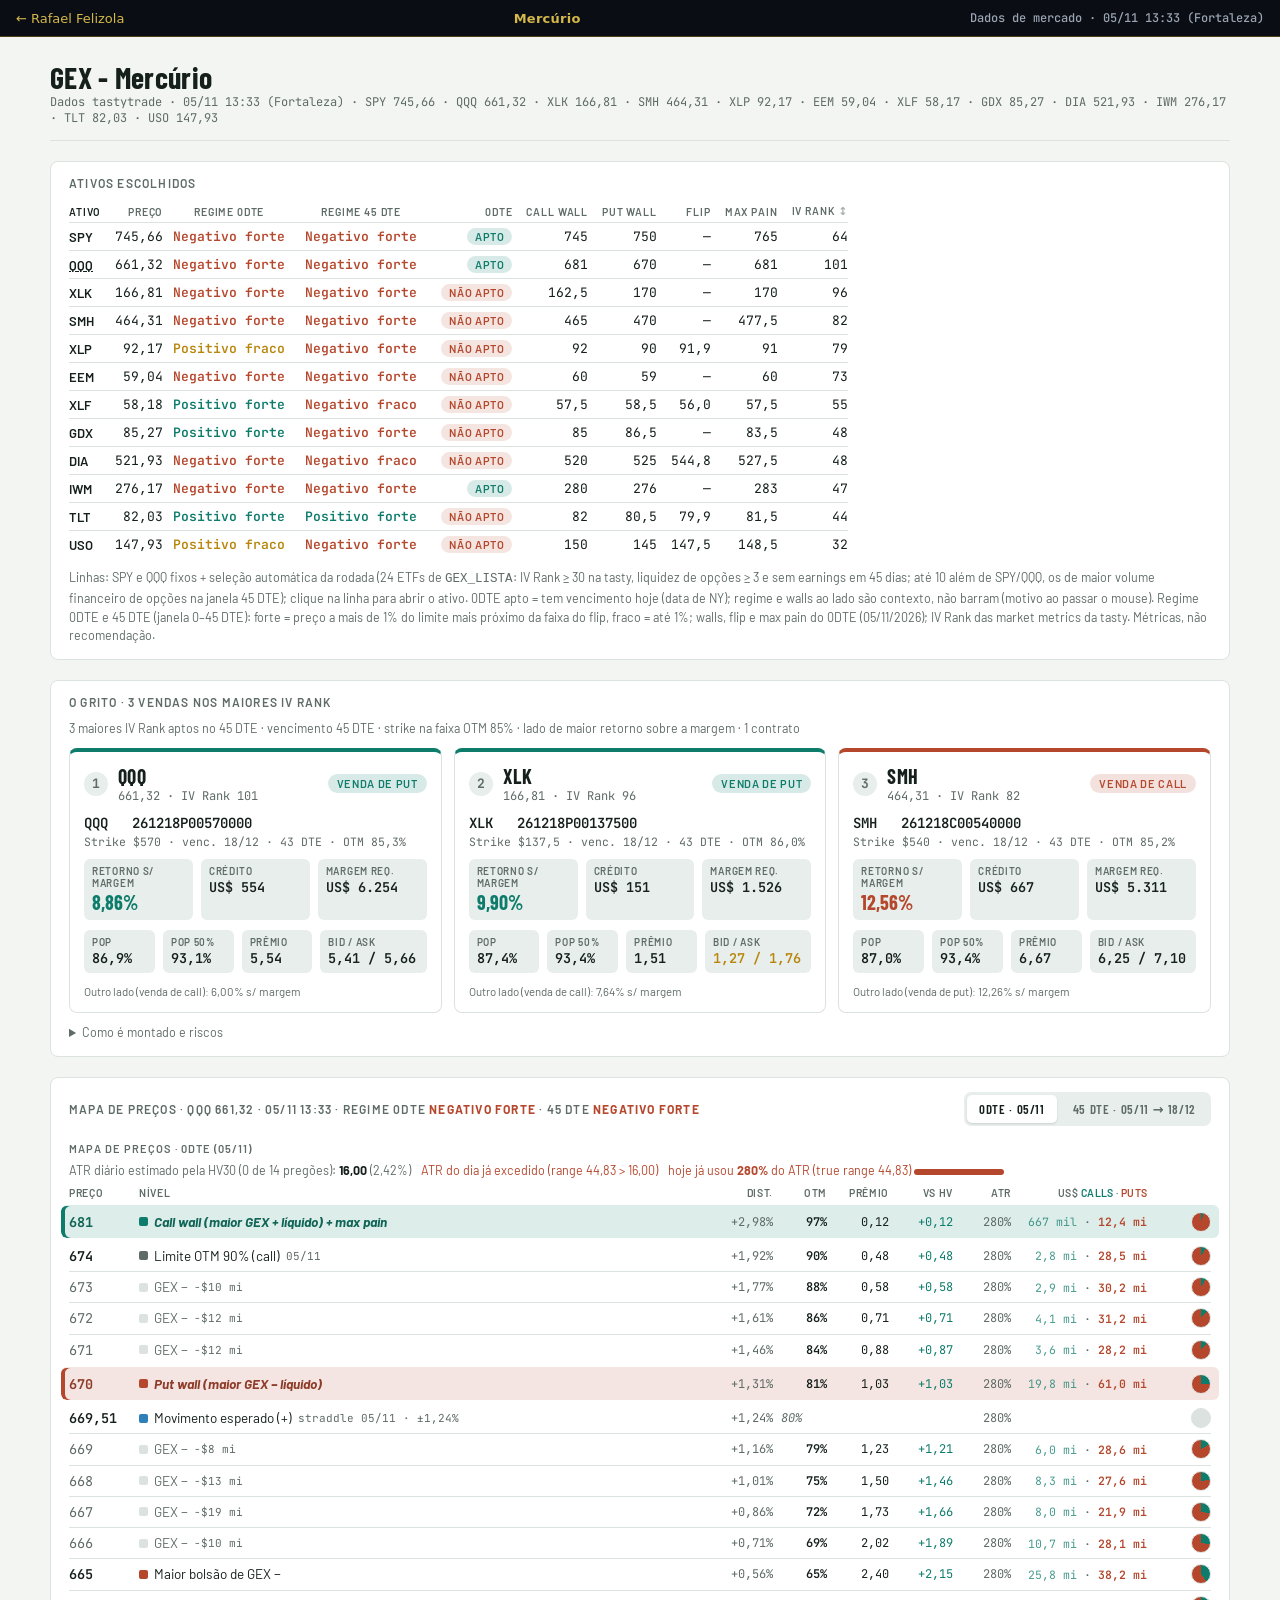
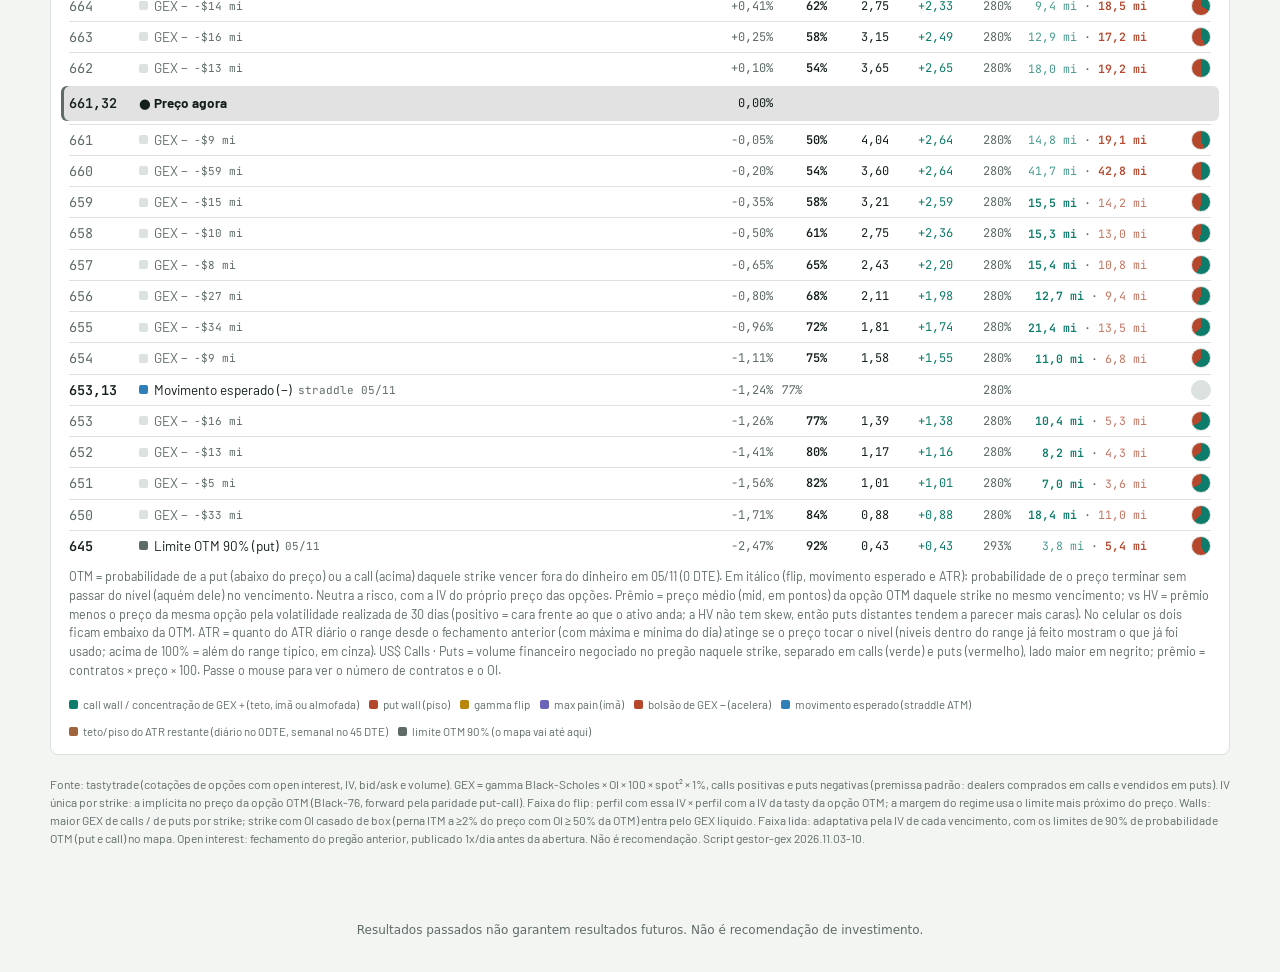
==== commit 64dae2f8: "GEX: rodada 2026-11-05 13:33 · versão 2026.11.03-10 · 2026-11-05T16:33:25Z (publicar_gex.ps1)" ====
--- a/gex/index.html
+++ b/gex/index.html
@@ -279,7 +279,7 @@
 </div>
 
 <script>
-const D={"SPY": {"spot": 766.62, "regime": {"tone": "pos", "label": "GAMMA POSITIVO · ESTÁVEL", "why": "0DTE (05/11): GEX +$0,73 bi por 1%, com folga de 1,72%–1,78% até a faixa do flip (753,0–753,4).", "act": "Esperar volatilidade amortecida entre a put wall 750 e a call wall 765. Abaixo de 753,0 o 0DTE vira gamma negativo."}, "lv0": [[775, "res", "GEX +", "", {"otm": 93, "k": "call", "pr": 0.14, "pb": 0.13, "pa": 0.14, "hv": 0.11, "sb": 0.03, "vf": 887484, "vc": 627224, "vp": 260260, "nc": 46461, "np": 364, "oi": 7264, "atr": 219}], [774, "otm", "Limite OTM 90% (call)", "05/11", {"otm": 90, "k": "call", "pr": 0.22, "pb": 0.21, "pa": 0.23, "hv": 0.18, "sb": 0.04, "vf": 860562, "vc": 713416, "vp": 147146, "nc": 32428, "np": 236, "oi": 709, "atr": 219}], [773, "grid", "GEX +", "+$6 mi", {"otm": 86, "k": "call", "pr": 0.35, "pb": 0.35, "pa": 0.36, "hv": 0.28, "sb": 0.07, "vf": 1339784, "vc": 930952, "vp": 408832, "nc": 26224, "np": 755, "oi": 311, "atr": 219}], [772, "grid", "GEX +", "+$11 mi", {"otm": 80, "k": "call", "pr": 0.55, "pb": 0.53, "pa": 0.56, "hv": 0.43, "sb": 0.11, "vf": 9841822, "vc": 1683505, "vp": 8158317, "nc": 30890, "np": 17697, "oi": 430, "atr": 219}], [771.2, "em", "Movimento esperado (+)", "straddle 05/11 · ±0,60%", {"otm": 75, "k": "nível", "atr": 219}], [771, "grid", "GEX +", "+$17 mi", {"otm": 73, "k": "call", "pr": 0.81, "pb": 0.8, "pa": 0.83, "hv": 0.64, "sb": 0.17, "vf": 4295138, "vc": 3307678, "vp": 987460, "nc": 40585, "np": 2545, "oi": 525, "atr": 219}], [770, "res", "2º maior GEX +", "", {"otm": 66, "k": "call", "pr": 1.16, "pb": 1.15, "pa": 1.17, "hv": 0.93, "sb": 0.23, "vf": 20826064, "vc": 10062304, "vp": 10763760, "nc": 86744, "np": 33376, "oi": 6253, "atr": 219}], [769, "res", "3º maior GEX +", "", {"otm": 58, "k": "call", "pr": 1.6, "pb": 1.58, "pa": 1.62, "hv": 1.29, "sb": 0.31, "vf": 14005644, "vc": 8873120, "vp": 5132524, "nc": 55457, "np": 19259, "oi": 2038, "atr": 219}], [768, "grid", "GEX +", "+$22 mi", {"otm": 51, "k": "call", "pr": 2.12, "pb": 2.1, "pa": 2.13, "hv": 1.73, "sb": 0.38, "vf": 28485930, "vc": 13510620, "vp": 14975310, "nc": 63880, "np": 68852, "oi": 512, "atr": 219}], [767, "grid", "GEX +", "+$22 mi", {"otm": 43, "k": "call", "pr": 2.69, "pb": 2.68, "pa": 2.71, "hv": 2.27, "sb": 0.42, "vf": 25811954, "vc": 14744345, "vp": 11067609, "nc": 54710, "np": 62706, "oi": 568, "atr": 219}], [766, "grid", "GEX +", "+$15 mi", {"otm": 63, "k": "put", "pr": 1.42, "pb": 1.4, "pa": 1.43, "hv": 0.97, "sb": 0.45, "vf": 16396518, "vc": 9262512, "vp": 7134006, "nc": 27567, "np": 50417, "oi": 376, "atr": 219}], [765, "res", "Call wall (maior GEX + líquido)", "", {"otm": 69, "k": "put", "pr": 1.14, "pb": 1.12, "pa": 1.15, "hv": 0.67, "sb": 0.46, "vf": 22816410, "vc": 14185075, "vp": 8631334, "nc": 34810, "np": 76047, "oi": 10816, "atr": 219}], [764, "grid", "GEX +", "+$16 mi", {"otm": 75, "k": "put", "pr": 0.9, "pb": 0.89, "pa": 0.91, "hv": 0.45, "sb": 0.45, "vf": 8772566, "vc": 4696736, "vp": 4075830, "nc": 9704, "np": 45287, "oi": 476, "atr": 219}], [763, "grid", "GEX +", "+$56 mi", {"otm": 79, "k": "put", "pr": 0.71, "pb": 0.7, "pa": 0.72, "hv": 0.29, "sb": 0.42, "vf": 5586858, "vc": 3639896, "vp": 1946962, "nc": 6448, "np": 27422, "oi": 1818, "atr": 219}], [762.04, "em", "Movimento esperado (−)", "straddle 05/11", {"otm": 83, "k": "nível", "atr": 219}], [762, "grid", "GEX +", "+$25 mi", {"otm": 83, "k": "put", "pr": 0.56, "pb": 0.55, "pa": 0.57, "hv": 0.18, "sb": 0.38, "vf": 3715798, "vc": 2202454, "vp": 1513344, "nc": 3391, "np": 27024, "oi": 1048, "atr": 219}], [761, "grid", "GEX +", "+$6 mi", {"otm": 86, "k": "put", "pr": 0.45, "pb": 0.44, "pa": 0.45, "hv": 0.11, "sb": 0.33, "vf": 1637470, "vc": 818625, "vp": 818844, "nc": 1110, "np": 18401, "oi": 323, "atr": 219}], [760, "grid", "GEX +", "+$3 mi", {"otm": 89, "k": "put", "pr": 0.35, "pb": 0.34, "pa": 0.36, "hv": 0.06, "sb": 0.29, "vf": 5160026, "vc": 3304886, "vp": 1855140, "nc": 3989, "np": 53004, "oi": 6901, "atr": 219}], [759, "otm", "Limite OTM 90% (put)", "05/11", {"otm": 91, "k": "put", "pr": 0.28, "pb": 0.27, "pa": 0.28, "hv": 0.03, "sb": 0.24, "vf": 1402801, "vc": 905628, "vp": 497173, "nc": 978, "np": 18079, "oi": 762, "atr": 219}], [755, "mag", "Max pain", "", {"otm": 96, "k": "put", "pr": 0.12, "pb": 0.11, "pa": 0.12, "hv": 0.0, "sb": 0.11, "vf": 1356784, "vc": 1084534, "vp": 272251, "nc": 857, "np": 23674, "oi": 5615, "atr": 219}], [753.44, "flip", "Gamma flip", "faixa 753,0–753,4", {"otm": 97, "k": "nível", "atr": 229}], [750, "sup", "Put wall (maior GEX − líquido)", "", {"otm": 98, "k": "put", "pr": 0.04, "pb": 0.04, "pa": 0.05, "hv": 0.0, "sb": 0.04, "vf": 351764, "vc": 231330, "vp": 120434, "nc": 132, "np": 26763, "oi": 10277, "atr": 264}]], "scen": [{"tone": "pos", "if": "Acima de 753,4", "then": "0DTE em gamma positivo: preço tende a oscilar entre 750 e 765; níveis acima: 769, 770, 775."}, {"tone": "neg", "if": "Abaixo de 753,0", "then": "0DTE vira gamma negativo: movimentos aceleram. Níveis abaixo: 755, 750."}], "d0lab": "05/11", "ts0": "04/11 23:34", "otm0": {"exp": "05/11", "dte": 1, "put75": 759, "call75": 774}, "volf0": {"total": 181319360, "vol_oi": 13.17}, "sinal0": {"cls": "pos", "cen": [{"h": "Padrão", "total": 0.73, "flip": 752.97, "reg": "ESTÁVEL", "muda": false}, {"h": "25% das puts vendidas por clientes", "total": 0.91, "flip": null, "reg": "ESTÁVEL", "muda": false}, {"h": "25% das calls compradas por clientes", "total": 0.19, "flip": 762.03, "reg": "FRÁGIL", "muda": false}], "vira_puts": null, "vira_calls": 34, "nivel": "MODERADO", "robusto": false}, "atr0": {"atr": 9.7, "pct": 1.27, "fonte": "estimado", "n": 0, "pc": 754.35, "lo": 744.65, "hi": 764.05, "tr": 21.29, "usado": 219, "rest": {"excedido": true, "teto": null, "piso": null, "lo_ref": 754.35, "hi_ref": 775.64}}, "venda0": {"exp": "05/11", "dte": 1, "call_wall": 765, "put_wall": 750, "call": [{"faixa": 80, "strike": 773, "otm": 85.6, "pr": 0.35, "pb": 0.35, "pa": 0.36, "spread_pct": 2.8, "dist_pct": 0.83, "parede": false, "margem": 14730, "opcao": "SPY   261105C00773000", "pop": 87.2, "p50": 93.2}, {"faixa": 85, "strike": 773, "otm": 85.6, "pr": 0.35, "pb": 0.35, "pa": 0.36, "spread_pct": 2.8, "dist_pct": 0.83, "parede": false, "margem": 14730, "opcao": "SPY   261105C00773000", "pop": 87.2, "p50": 93.2}, {"faixa": 90, "strike": 774, "otm": 90.2, "pr": 0.22, "pb": 0.21, "pa": 0.23, "spread_pct": 9.1, "dist_pct": 0.96, "parede": false, "margem": 14616, "opcao": "SPY   261105C00774000", "pop": 90.9, "p50": 95.7}], "put": [{"faixa": 80, "strike": 749, "otm": 98.5, "pr": 0.04, "pb": 0.04, "pa": 0.05, "spread_pct": 22.2, "dist_pct": -2.3, "parede": true, "margem": 13575, "opcao": "SPY   261105P00749000", "pop": 98.5, "p50": 99.5}, {"faixa": 85, "strike": 749, "otm": 98.5, "pr": 0.04, "pb": 0.04, "pa": 0.05, "spread_pct": 22.2, "dist_pct": -2.3, "parede": true, "margem": 13575, "opcao": "SPY   261105P00749000", "pop": 98.5, "p50": 99.5}, {"faixa": 90, "strike": 749, "otm": 98.5, "pr": 0.04, "pb": 0.04, "pa": 0.05, "spread_pct": 22.2, "dist_pct": -2.3, "parede": true, "margem": 13575, "opcao": "SPY   261105P00749000", "pop": 98.5, "p50": 99.5}]}, "vol": {"ivx": 16.59, "ivx5": -2.44, "ivr": 36, "ivp": 24, "hv30": 12.59, "hv60": 11.45, "hv90": 10.74, "vrp": 4.0, "ivhv": 1.32, "p7": {"exp": "11/11", "dte": 6.8, "iv": 14.67}, "p30": {"exp": "04/12", "dte": 29.8, "iv": 16.59}, "p45": {"exp": "18/12", "dte": 43.8, "iv": 17.92}, "slope": 1.9, "forma": "Contango", "sk0": {"exp": "05/11", "put": 16.9, "call": 14.1, "atm": 15.3, "kp": 764, "kc": 771, "skew": 2.8, "dn": 1.6}, "sk30": {"exp": "04/12", "put": 15.9, "call": 11.6, "atm": 13.2, "kp": 748, "kc": 788, "skew": 4.3, "dn": 2.8}, "em": {"impl": 1.03, "real": 0.79, "x": 1.3}, "vix": {"v": 16.61, "prev": 20.83}, "upd": "2026-11-04T20:55:06.499Z"}, "qa": {"oi": "03/11", "avisos": [], "info": ["spot confere com a paridade do 0DTE (0,17%)", "0DTE: volume do dia já é 13,2× o OI de ontem"]}, "fri": "06/11", "regime45": {"tone": "neg", "label": "GAMMA NEGATIVO", "why": "Janela 0–45 DTE (05/11 → 18/12): GEX −$1,64 bi por 1%; preço 0,22% abaixo da faixa do flip (768,3–768,6).", "act": "Movimentos tendem a acelerar (dealers vendem na queda e compram na alta). Recuperar 768,6 devolve o gamma positivo. Piso: put wall 750."}, "lv45": [[811, "otm", "Limite OTM 90% (call)", "18/12 · 44d", {"otm": 90, "k": "call", "pr": 1.52, "pb": 1.5, "pa": 1.54, "hv": 2.07, "sb": -0.55, "vf": 37534, "vc": 37534, "vp": 0, "nc": 659, "np": 0, "oi": 4208, "atr": 261}], [810, "res", "GEX +", "18/12 · 44d · 87%", {"otm": 90, "k": "call", "pr": 1.63, "pb": 1.61, "pa": 1.65, "hv": 2.19, "sb": -0.56, "vf": 291701, "vc": 266225, "vp": 25476, "nc": 4447, "np": 6, "oi": 197156, "atr": 256}], [800, "res", "2º maior GEX +", "20/11 · 16d · 59%", {"otm": 82, "k": "call", "pr": 3.15, "pb": 3.13, "pa": 3.18, "hv": 3.74, "sb": -0.58, "vf": 3644840, "vc": 3196765, "vp": 448075, "nc": 23036, "np": 135, "oi": 247866, "atr": 210}], [785, "res", "GEX +", "18/12 · 44d · 57%", {"otm": 67, "k": "call", "pr": 7.58, "pb": 7.54, "pa": 7.61, "hv": 7.58, "sb": -0.0, "vf": 14230314, "vc": 12941603, "vp": 1288710, "nc": 43964, "np": 693, "oi": 93966, "atr": 141}], [780, "res", "3º maior GEX +", "18/12 · 44d · 25%", {"otm": 61, "k": "call", "pr": 9.76, "pb": 9.72, "pa": 9.8, "hv": 9.36, "sb": 0.4, "vf": 19659282, "vc": 15662264, "vp": 3997018, "nc": 102449, "np": 2887, "oi": 152535, "atr": 118}], [776.05, "atr", "Teto do ATR semanal (est.)", "fech. de referência 754,35 + 21,70", {"otm": 86, "k": "nível", "atr": 100}], [775, "res", "GEX +", "06/11 · 2d · 17%", {"otm": 56, "k": "call", "pr": 12.3, "pb": 12.26, "pa": 12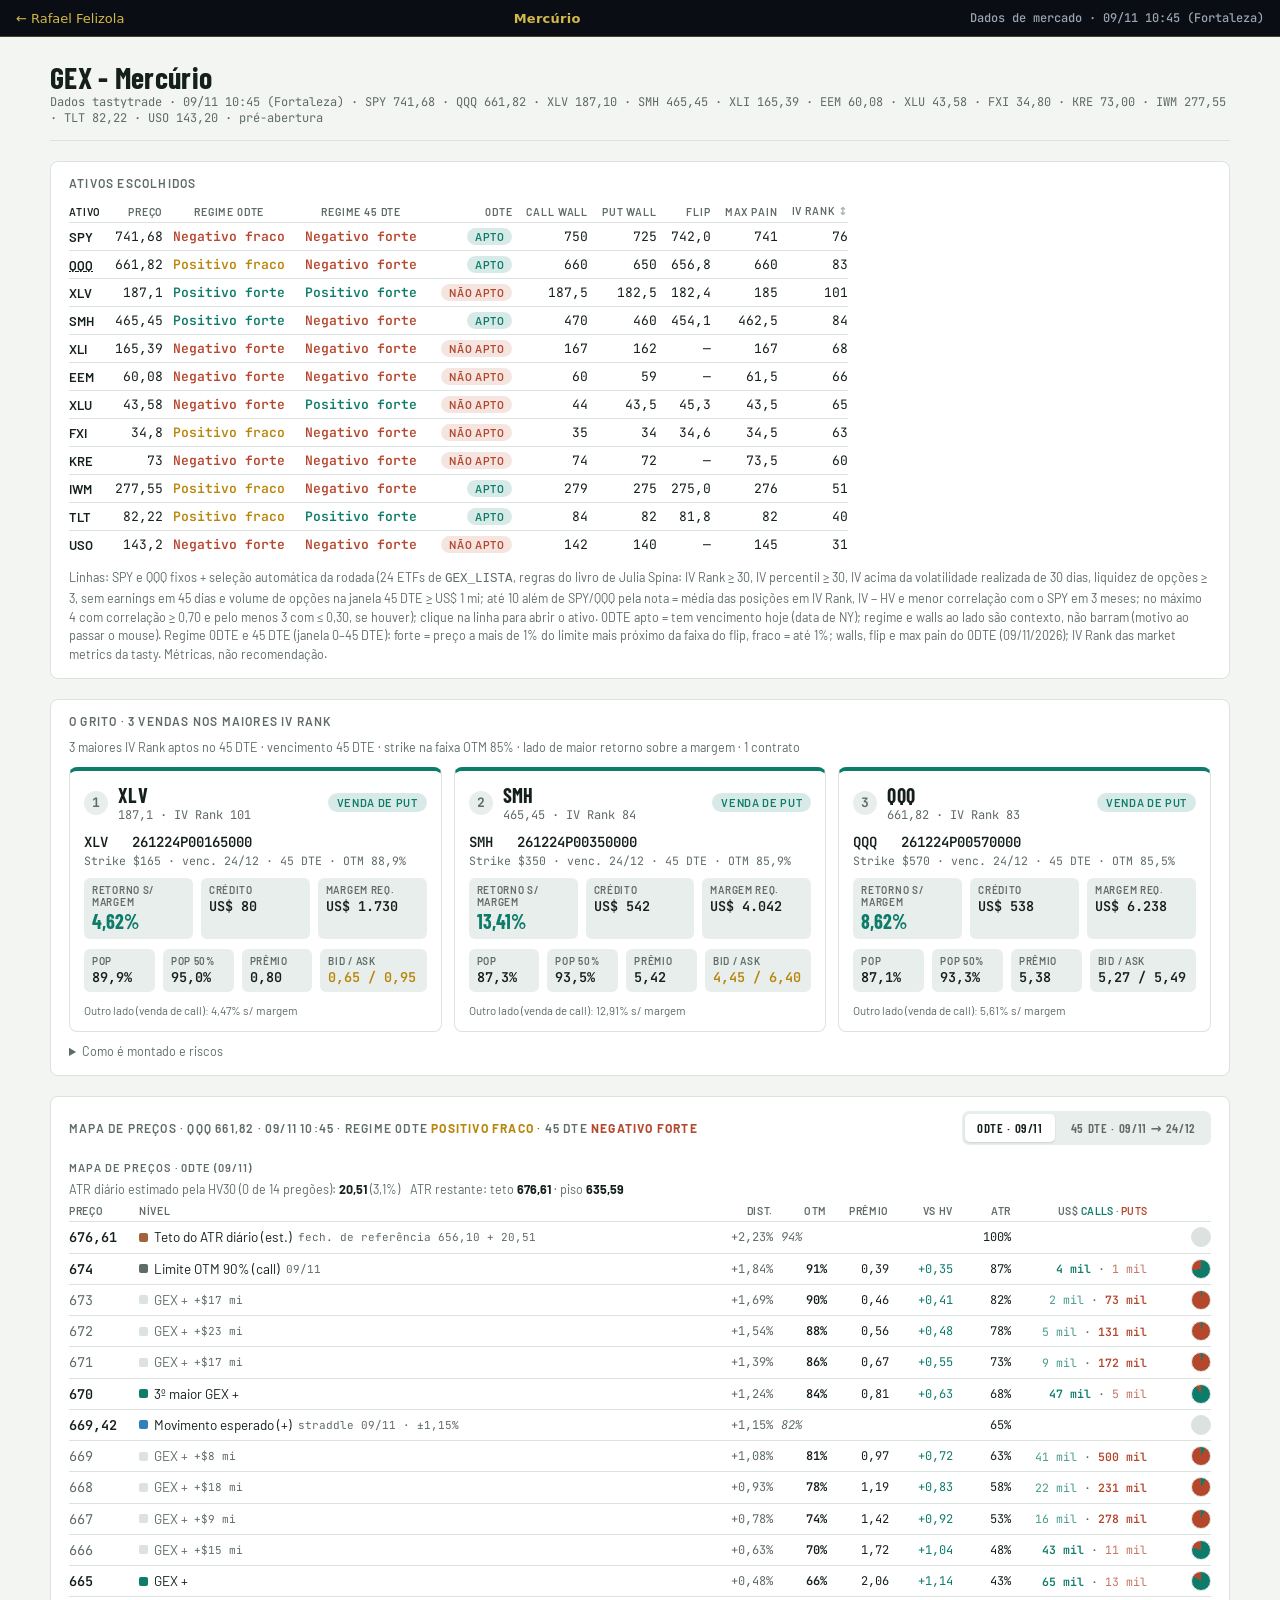
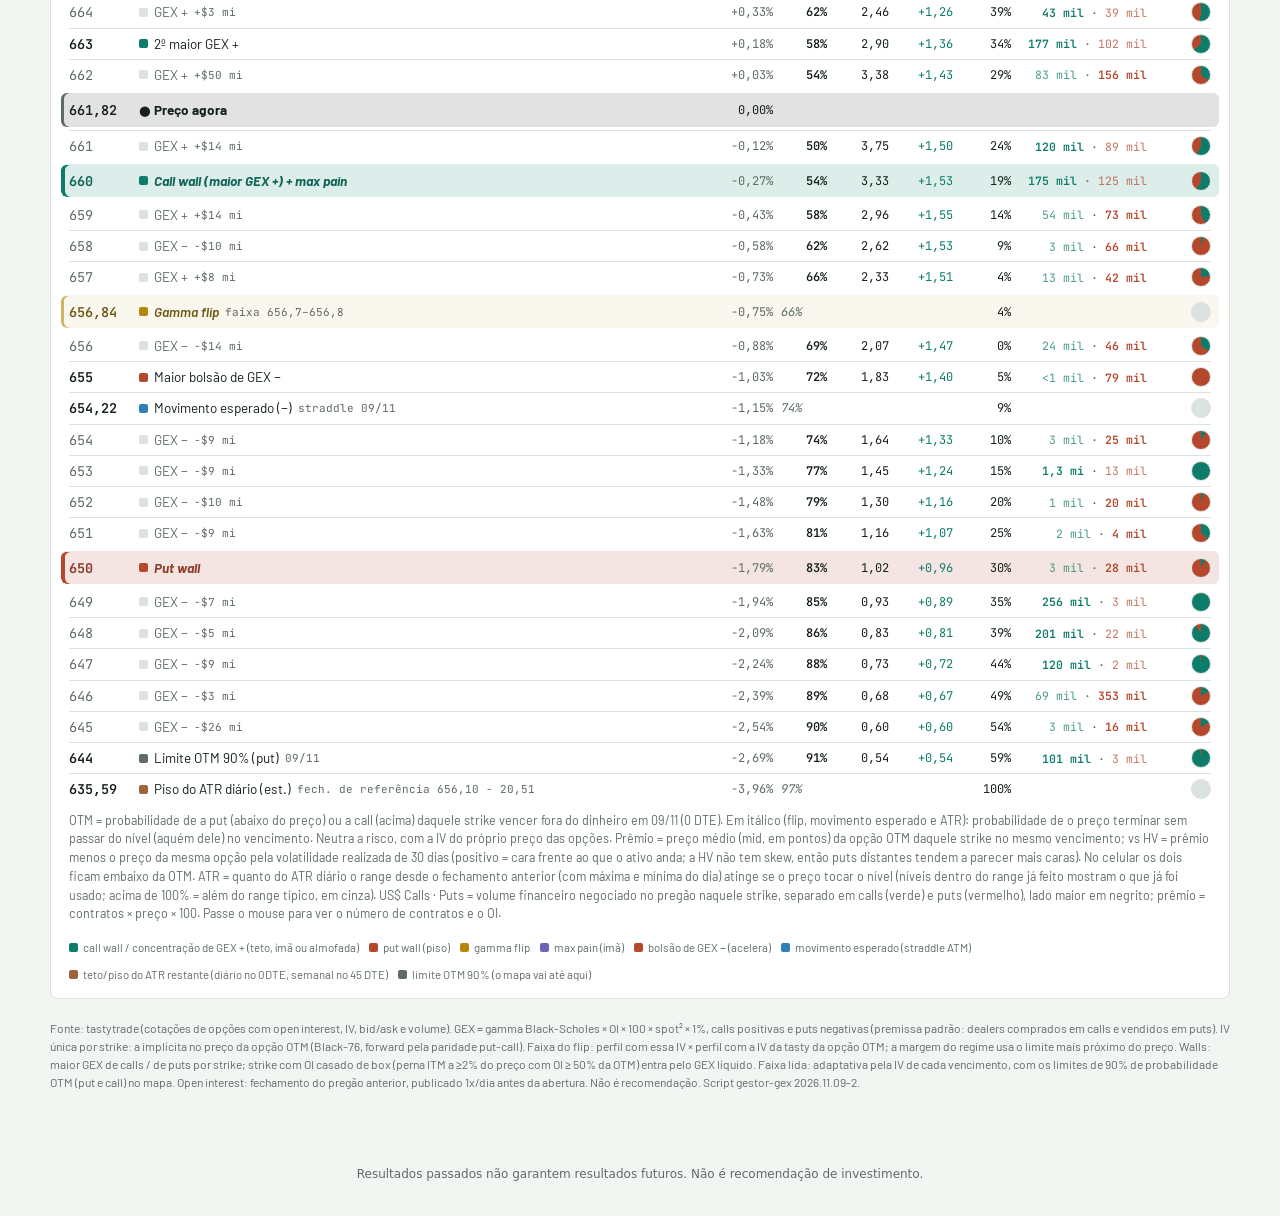
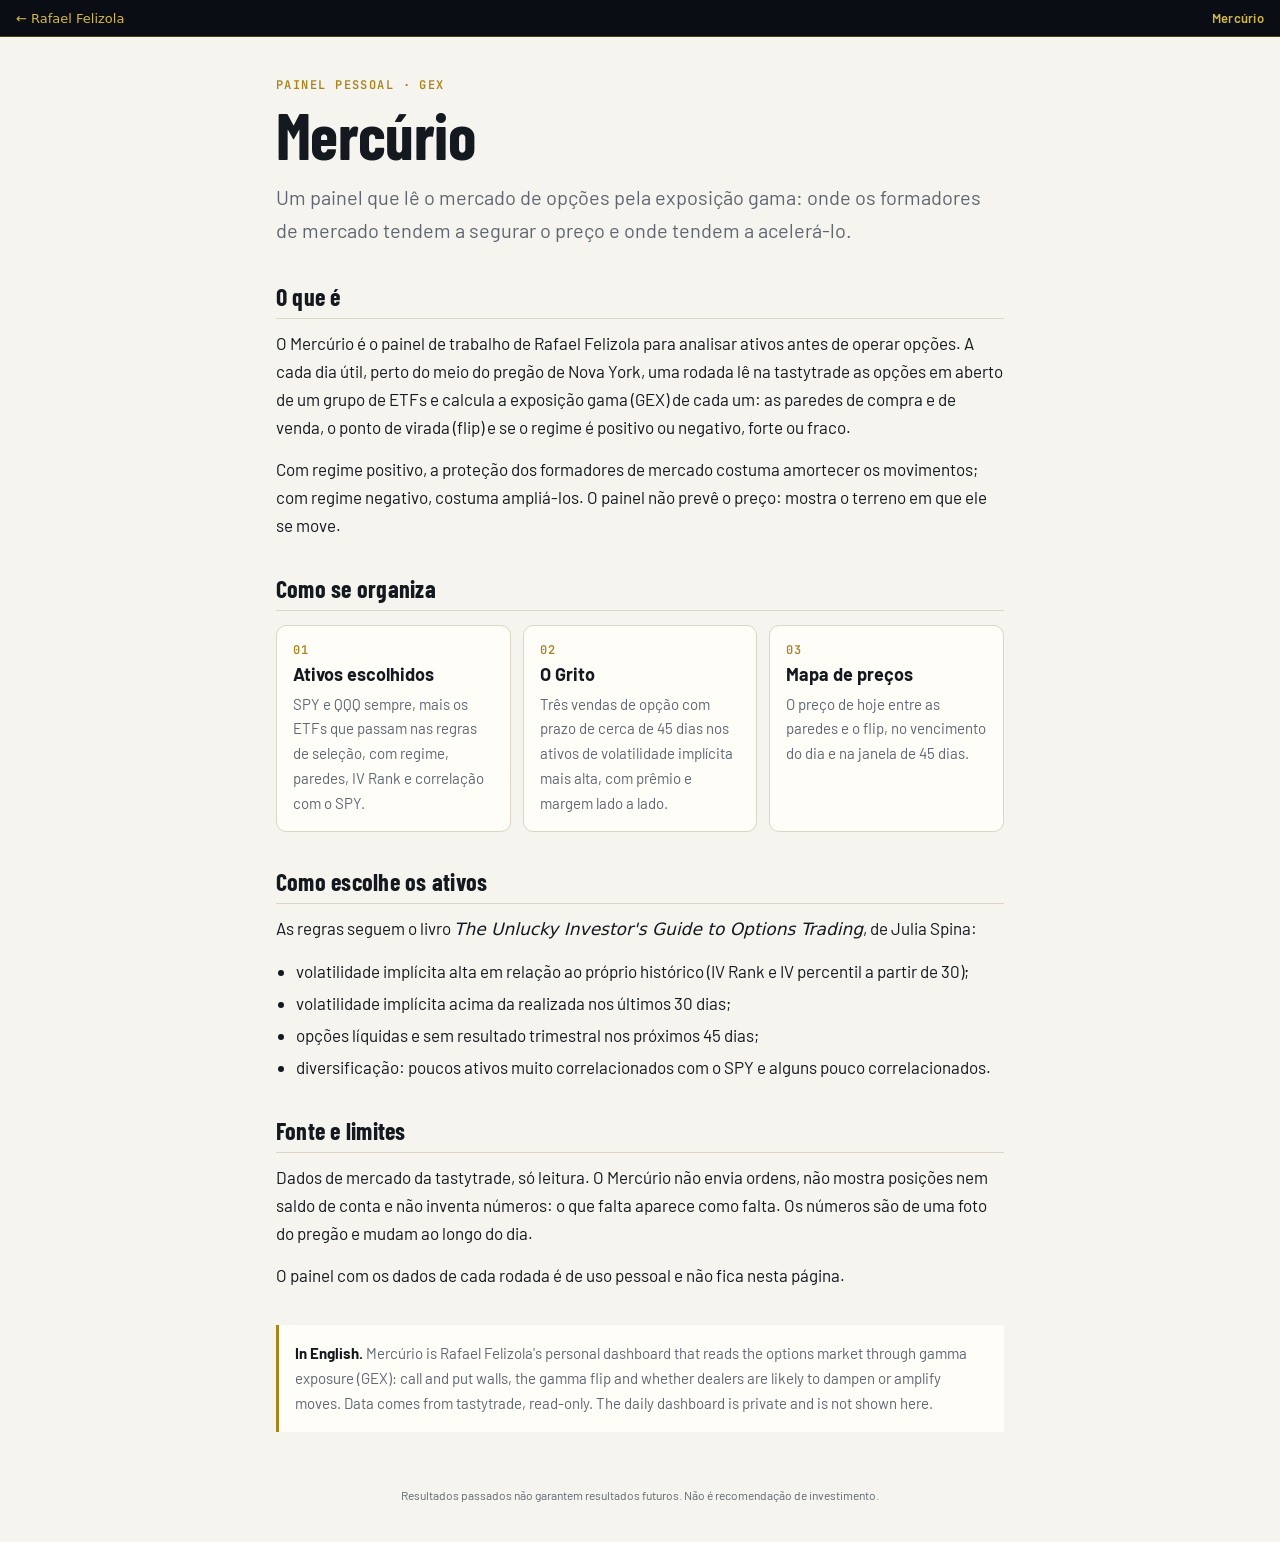
